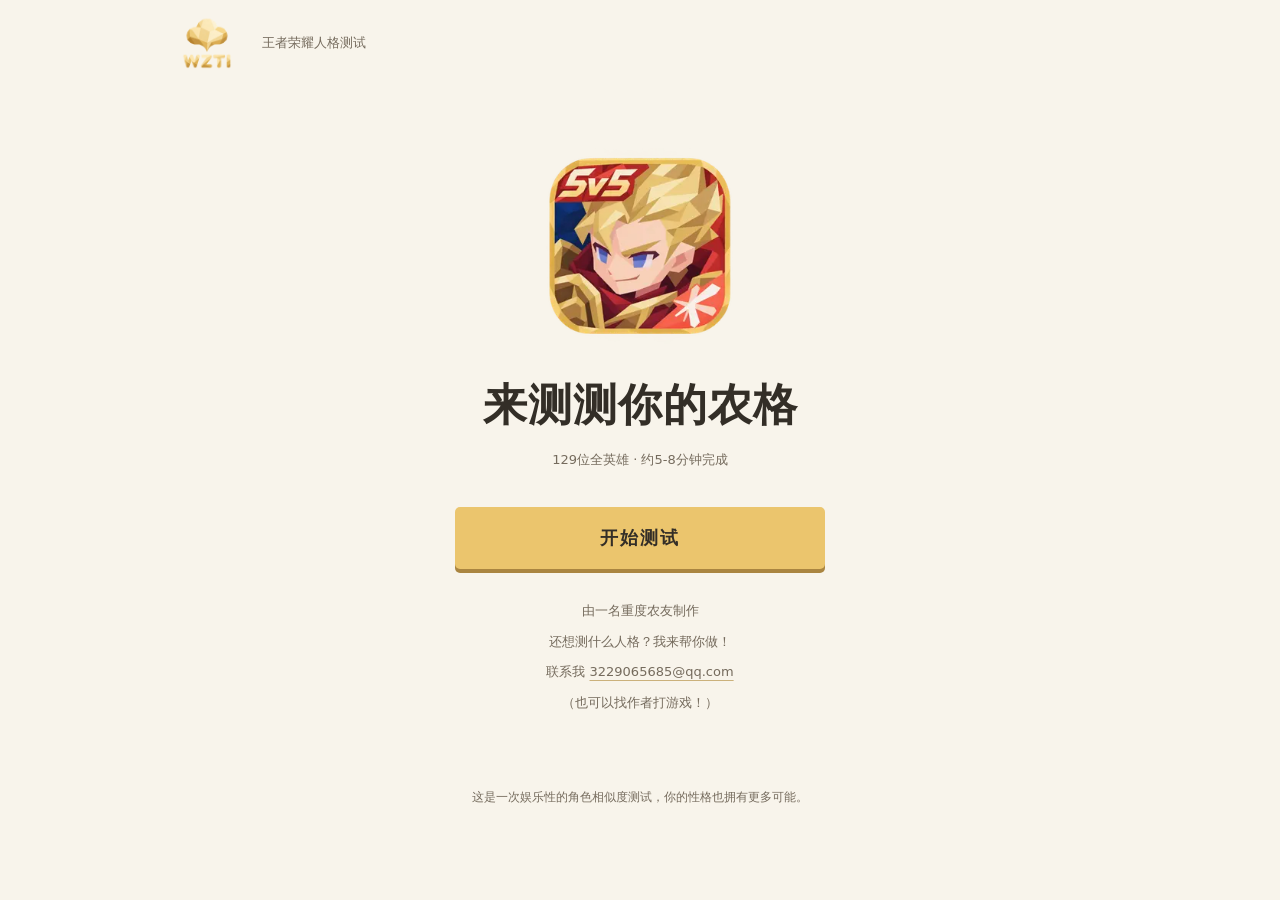
==== index.html @ 6dc0062d "Add share title, description and lightweight original icon cover" ====
<!doctype html>
<html lang="zh-CN"><head><link rel="preconnect" href="https://cdn.jsdelivr.net" crossorigin><meta charset="utf-8"><meta name="viewport" content="width=device-width,initial-scale=1,viewport-fit=cover"><meta name="theme-color" content="#f8f4eb"><link rel="icon" type="image/png" href="icon-32.png"><title>来测测你的农格｜王者荣耀人格测试</title>
<meta name="description" content="129位全英雄 · 约5-8分钟完成，测测与你共鸣的英雄人格。测试仅供娱乐。">
<link rel="canonical" href="https://lyqien.github.io/wzti/">
<meta property="og:type" content="website">
<meta property="og:locale" content="zh_CN">
<meta property="og:site_name" content="WZTI 王者荣耀人格测试">
<meta property="og:title" content="来测测你的农格｜王者荣耀人格测试">
<meta property="og:description" content="129位全英雄 · 约5-8分钟完成，测测与你共鸣的英雄人格。测试仅供娱乐。">
<meta property="og:url" content="https://lyqien.github.io/wzti/">
<meta property="og:image" content="https://lyqien.github.io/wzti/share-cover.jpg">
<meta property="og:image:type" content="image/jpeg">
<meta property="og:image:width" content="256">
<meta property="og:image:height" content="256">
<meta property="og:image:alt" content="WZTI 首页游戏图标">
<meta name="twitter:card" content="summary">
<meta name="twitter:title" content="来测测你的农格｜王者荣耀人格测试">
<meta name="twitter:description" content="129位全英雄 · 约5-8分钟完成，测测与你共鸣的英雄人格。测试仅供娱乐。">
<meta name="twitter:image" content="https://lyqien.github.io/wzti/share-cover.jpg">
<link rel="image_src" href="https://lyqien.github.io/wzti/share-cover.jpg"><style>body{visibility:hidden}</style><style>:root{--strong:#332e27;--gold:#ebc56d;--pale:#f7e4ae;--white:#f8f4eb;--ink:#332e27;--muted:#756b5d}*{box-sizing:border-box}body{margin:0;background:var(--white);color:var(--ink);font:16px/1.9 "Yuanti SC","YouYuan",ui-rounded,system-ui,-apple-system,BlinkMacSystemFont,"PingFang SC","Microsoft YaHei",sans-serif}button,a{-webkit-tap-highlight-color:transparent}button{font:inherit;cursor:pointer}a{color:inherit}button:focus-visible,a:focus-visible{outline:3px solid var(--gold);outline-offset:4px}h1:focus{outline:none}header{max-width:1000px;margin:auto;height:86px;display:flex;align-items:center;padding:0 24px;gap:12px}header a{width:86px;height:72px}header img{height:100%;width:100%;object-fit:contain}header span{font-size:13px;color:var(--muted)}header small{margin-left:auto;font-size:12px;color:#756b5d}.preview-nav{max-width:680px;margin:auto;padding:8px 20px;display:flex;gap:20px;align-items:center;background:#eee7d9;font-size:12px;color:#594f40}.preview-nav span{margin-right:auto;color:#756b5d}.preview-nav a{text-decoration:none;padding:3px 0}.preview-nav a:hover{color:var(--gold)}main{max-width:680px;margin:auto;padding:34px 24px 24px;min-height:65vh}footer{text-align:center;color:#756b5d;font-size:12px;padding:26px 24px 36px;line-height:1.9}.mobile{display:none}.home{text-align:center;position:relative;padding:10px 0 14px}.home:before{content:"";position:absolute;width:250px;height:250px;border:1px solid #ebc56d2e;transform:rotate(45deg);top:65px;left:calc(50% - 125px);z-index:-1}.home-logo{width:310px;max-width:90%;height:auto;display:block;margin:-15px auto 16px}.eyebrow{color:var(--pale);font-size:14px}.home h1{font-size:38px;font-weight:700;line-height:1.5;letter-spacing:1px;margin:18px 0 20px}.home .eyebrow{display:none}.lead{color:#6c6255;font-size:15px;line-height:2;margin:0 auto}.primary{display:flex;justify-content:center;align-items:center;border:0;background:var(--gold);color:var(--strong);font-weight:700;min-height:58px;padding:14px 22px;border-radius:5px;box-shadow:0 4px 0 #aa8540}.primary:hover{background:var(--pale)}.home .primary{width:100%;max-width:370px;margin:34px auto 20px;letter-spacing:2px;font-size:18px}.hint{font-size:12px;color:#756b5d;line-height:1.8}.question .meta{display:flex;align-items:center;justify-content:space-between;color:#6c6255;font-size:13px}.meta strong{font-size:25px;color:#8b6723;font-weight:600}.progress{height:7px;background:repeating-linear-gradient(to right,#dfd6c6 0,#dfd6c6 calc(100%/28 - 3px),transparent calc(100%/28 - 3px),transparent calc(100%/28));margin:14px 0 32px}.progress i{height:100%;display:block;background:var(--gold)}.question h1{font-size:25px;font-weight:600;line-height:1.65;letter-spacing:.3px;margin:0 0 30px;min-height:84px}.options{display:grid;gap:14px}.option{background:#fffcf6;color:var(--ink);border:2px solid #e1d8c9;border-radius:7px;min-height:80px;padding:18px 16px;display:flex;align-items:center;gap:15px;text-align:left;font-size:16px;line-height:1.75;transition:background .15s,border-color .15s}.option b{font-size:14px;font-weight:600;flex:0 0 30px;height:30px;display:grid;place-items:center;border:1px solid #d7cdbd;border-radius:4px;color:#756b5d}.option.selected{border-color:var(--gold);background:#f7e4ae}.option.selected b{background:var(--strong);color:var(--pale);border-color:var(--strong)}.option:disabled{cursor:default}.nav{margin-top:24px}.secondary{background:transparent;color:inherit;border:1px solid #c8bcaa;border-radius:5px;padding:12px 20px;min-height:48px}.secondary:disabled{opacity:.35;cursor:default}.question .hint{margin:18px 0 0}.result{margin:-34px -24px -24px;background:var(--white);color:var(--ink);padding-bottom:32px}.hero-art{width:100%;height:auto;aspect-ratio:3/2;object-fit:contain;display:block;background:#eee7d9;padding-top:18px}.result>.eyebrow{text-align:center;color:var(--muted);font-size:12px;padding-top:24px}.result h1{font-size:42px;line-height:1.4;letter-spacing:4px;text-align:center;font-weight:700;margin:8px 0}.persona{font-size:14px;text-align:center;color:var(--muted);margin:0 20px 24px}.result blockquote{font-size:21px;line-height:1.8;font-weight:600;text-align:center;margin:0 24px 32px;color:var(--strong)}.panel{margin:0 24px;padding:28px 0;border-top:1px solid #ded5c5}.section-title{font-size:19px;font-weight:700;margin:0 0 16px;display:flex;align-items:center;gap:10px}.section-title:before{content:"";background:#b88b30;width:7px;height:18px;clip-path:polygon(50% 0,100% 25%,100% 75%,50% 100%,0 75%,0 25%)}.panel p{font-size:16px;line-height:1.95;margin:0;color:#594f40}.chart{display:grid;gap:15px;margin:24px 0}.column{display:grid;grid-template-columns:52px 1fr 40px;gap:12px;align-items:center}.column small{font-size:14px;color:var(--ink)}.column b{font-size:15px;font-weight:600;text-align:right;font-variant-numeric:tabular-nums}.track{height:10px;background:#e5dccb;border-radius:2px;overflow:hidden}.fill{height:100%;background:#b88b30;clip-path:polygon(0 0,100% 0,calc(100% - 5px) 100%,0 100%)}.panel .chart-note{font-size:12px;color:var(--muted);line-height:1.8}.partner-art{width:100%;aspect-ratio:3/2;object-fit:contain;display:block;background:#eee7d9;border-radius:8px;margin:22px 0 18px}.partner h3{font-size:29px;line-height:1.5;margin:0;text-align:center}.partner .subtitle{text-align:center;font-size:13px;margin:5px 0 22px;color:#816226}.result-actions{display:flex;gap:12px;padding:12px 24px 0}.result-actions>*{flex:1;font-size:14px}.result-actions .secondary{border-color:#c8bcaa}.loading{text-align:center}@media(min-width:700px){main{padding-top:48px}.result{margin-top:-48px}.hero-art{max-height:400px}.home-logo{width:340px}.home h1{font-size:44px}.question h1{font-size:30px}.result .panel{margin-left:44px;margin-right:44px}.preview-nav{border-radius:5px}}@media(max-width:400px){header{height:72px;padding:0 18px}header a{width:72px;height:62px}header small{display:none}main{padding:30px 20px 20px}.result{margin:-30px -20px -20px}.home{padding-top:0}.home-logo{width:265px;margin:-18px auto 20px}.home:before{width:205px;height:205px;top:42px;left:calc(50% - 102.5px)}.home h1{font-size:32px;margin-top:12px}.home .primary{margin-top:28px}.mobile{display:block}.preview-nav{gap:16px}.question h1{font-size:24px}.option{padding:15px 13px}.panel{margin:0 22px}.result-actions{padding-left:22px;padding-right:22px}.result-actions button{padding:12px}.result h1{font-size:38px}.result blockquote{font-size:20px}}@media(prefers-reduced-motion:reduce){*{transition:none!important;animation:none!important}}
.home:before{display:none}

.art-frame{position:relative;isolation:isolate;border:1px solid #cbb17b;border-radius:12px;background:#f2eadb;box-shadow:0 3px 0 #e7dcc6;padding:12px}
.art-frame::before{content:"";position:absolute;inset:6px;border:1px solid #ded0b0;border-radius:7px;pointer-events:none;z-index:-1}
.art-frame::after{content:"";position:absolute;inset:5px;border-radius:7px;pointer-events:none;background:linear-gradient(#b89550,#b89550) left top/19px 2px no-repeat,linear-gradient(#b89550,#b89550) left top/2px 19px no-repeat,linear-gradient(#b89550,#b89550) right bottom/19px 2px no-repeat,linear-gradient(#b89550,#b89550) right bottom/2px 19px no-repeat}
.main-art-frame{margin:20px 20px 0}
.art-frame>.hero-art,.art-frame>.partner-art{display:block;width:100%;height:auto;aspect-ratio:3/2;object-fit:contain;background:transparent;padding:0;margin:0;border-radius:0}
.partner-art-frame{margin:22px 0 20px;padding:10px}
@media(min-width:700px){.main-art-frame{margin:28px 36px 0}}

.chart{display:grid;grid-template-columns:repeat(8,minmax(0,1fr));gap:10px;align-items:end;margin:26px 0 22px}
.column{display:flex;flex-direction:column;align-items:center;gap:9px;min-width:0}
.column b{font-size:14px;line-height:1.5;text-align:center;white-space:nowrap}
.column .track{display:flex;align-items:flex-end;width:100%;height:180px;border-radius:3px 3px 0 0;background:#e5dccb}
.column .fill{width:100%;background:#b88b30;clip-path:none;border-radius:3px 3px 0 0}
.column small{font-size:13px;line-height:1.5;white-space:nowrap}
@media(max-width:600px){.chart{gap:6px}.column{gap:8px}.column .track{height:155px}.column b{font-size:12px}.column small{font-size:11px}}
@media(max-width:350px){.chart{gap:4px}.column small{font-size:10px}.column b{font-size:11px}.column .track{height:140px}}


/* Keep the complete answering controls inside the visible browser viewport. */
html.answering{height:100%;overflow:hidden}
body.answering{height:100vh;height:100dvh;overflow:hidden;display:flex;flex-direction:column;padding-top:env(safe-area-inset-top);padding-bottom:env(safe-area-inset-bottom)}
body.answering header{height:44px;min-height:44px;flex:0 0 44px;width:100%;max-width:680px;margin:0 auto;padding:0 18px;gap:10px}
body.answering header a{width:54px;height:40px}
body.answering header span{font-size:12px}
body.answering main{flex:1;width:100%;min-height:0;margin:0 auto;padding:12px 18px 14px;display:flex}
body.answering footer{display:none}
body.answering .question{width:100%;height:100%;min-height:0;display:grid;grid-template-rows:26px 4px auto minmax(0,1fr) 44px;gap:12px}
body.answering .meta{font-size:12px}
body.answering .meta strong{font-size:22px}
body.answering .progress{height:4px;margin:0}
body.answering .question h1{min-height:0;font-size:26px;line-height:1.45;margin:24px 0 32px}
body.answering .options{min-height:0;grid-template-rows:repeat(4,minmax(0,1fr));gap:10px}
body.answering .option{min-height:0;padding:10px 13px;font-size:16px;line-height:1.5;gap:12px}
body.answering .option b{flex-basis:26px;height:26px;font-size:13px}
body.answering .nav{margin:0;display:flex;align-items:stretch}
body.answering #prev{min-height:44px;height:44px;padding:8px 16px;font-size:15px}
body.answering .preview-nav{display:none}
@media(max-height:600px){body.answering header{height:38px;min-height:38px;flex-basis:38px}body.answering header a{height:34px;width:48px}body.answering main{padding:8px 16px 10px}body.answering .question{gap:8px;grid-template-rows:24px 4px auto minmax(0,1fr) 44px}body.answering .question h1{font-size:23px;margin:14px 0 22px}body.answering .options{gap:8px}body.answering .option{padding:8px 10px;font-size:15px}}

@media(max-height:500px){body.answering .question{gap:6px}body.answering .question h1{font-size:21px;margin:8px 0 14px}body.answering .options{gap:6px}body.answering .option{font-size:14px;line-height:1.4;padding:6px 10px}}

@media(max-height:420px){body.answering .question h1{font-size:20px;margin:6px 0 10px}}

.home .home-icon{width:196px;max-width:60vw;aspect-ratio:1;object-fit:contain;margin:4px auto 28px}
.completion-time{font-size:13px;color:var(--muted);margin:10px 0 0}
.home h1{margin-bottom:8px}
.image-status{position:absolute;left:50%;bottom:12px;transform:translateX(-50%);display:flex;align-items:center;justify-content:center;gap:8px;width:max-content;max-width:calc(100% - 28px);padding:3px 9px;background:#faf5e9ed;border:1px solid #dfd0ad;border-radius:4px;color:#756b5d;font-size:11px;line-height:1.6}
.image-status[hidden],.image-status button[hidden]{display:none}
.image-status button{border:0;background:transparent;text-decoration:underline;color:#816226;padding:3px 4px;font-size:12px}

body.answering .nav{gap:10px}body.answering #retry-result{font-size:14px;padding:8px 12px;min-height:44px}

.image-retry{position:absolute;left:50%;bottom:12px;transform:translateX(-50%);background:#faf5e9;border:1px solid #cbb17b;color:#756b5d;border-radius:4px;padding:8px 14px;font-size:13px}.image-retry[hidden]{display:none}

.creator-note{margin:30px auto 0;text-align:center;color:var(--muted);font-size:13px;line-height:1.9}.creator-note p{margin:6px 0}.creator-note a{color:inherit;text-decoration:underline;text-decoration-color:#cbb17b;text-underline-offset:4px;overflow-wrap:anywhere}
</style></head><body><header><a href="#" id="brand" aria-label="返回首页"><img data-brand-logo="" alt="WZTI"></a><span>王者荣耀人格测试</span></header><main id="app" aria-live="polite"></main><footer>这是一次娱乐性的角色相似度测试，<br class="mobile">你的性格也拥有更多可能。</footer><script>globalThis.WZTI_CONFIG={"version":"WZTI-entertainment-v8-28-images-logo-icon","questions":[{"id":"Q01","block":0,"weight":2,"question":"一段经历结束后，什么最让你觉得值得？","options":{"A":"有人因为我而过得更好。","B":"做了真正由自己决定的事。","C":"完成了难事，看到了自己的进步。","D":"明白了一些以前没想通的东西。"},"optionKeys":{"A":"A","B":"B","C":"C","D":"D"}},{"id":"Q02","block":1,"weight":2,"question":"接到一个不熟悉的任务，你通常先？","options":{"A":"先动手试一次，边做边发现问题。","B":"找个更省力或更灵活的切入点。","C":"观察情况，弄懂它为什么会这样。","D":"列出步骤，弄清怎样才算完成。"},"optionKeys":{"A":"B","B":"C","C":"D","D":"A"}},{"id":"Q03","block":2,"weight":2,"question":"在一群熟悉的人里，你最自然的位置是？","options":{"A":"保留自己的空间，有需要再参与。","B":"帮大家确定安排，把事情组织起来。","C":"主动聊天，让彼此更亲近。","D":"不一定多说，但会照顾具体需要。"},"optionKeys":{"A":"C","B":"D","C":"A","D":"B"}},{"id":"Q04","block":4,"weight":2,"question":"别人的安排碰到了你的底线，你通常会？","options":{"A":"想清对方的目的，找合适时机回应。","B":"当面说明，我不能接受。","C":"先拉开距离，避免继续冲突。","D":"解释自己的想法，尝试达成共识。"},"optionKeys":{"A":"D","B":"A","C":"B","D":"C"}},{"id":"Q05","block":5,"weight":2,"question":"一件事没有人催、也没有奖励时，什么最能让你继续投入？","options":{"A":"它能让我发现规律，或做出新的东西。","B":"它能解决生活中真实存在的问题。","C":"它本身很美，或让我产生特别的感受。","D":"它能让我和重要的人有更多共同经历。"},"optionKeys":{"A":"A","B":"B","C":"C","D":"D"}},{"id":"Q06","block":6,"weight":2,"question":"从一次失败中缓过来后，你更想先？","options":{"A":"再试一次，我不想停在这里。","B":"换一种办法，也许原路并不合适。","C":"和信任的人聊聊，重新找回力量。","D":"找出原因，想清下次怎样改进。"},"optionKeys":{"A":"B","B":"C","C":"D","D":"A"}},{"id":"Q07","block":3,"weight":1,"question":"压力很大时，你最容易出现哪种反应？","options":{"A":"想把事情都抓在手里才安心。","B":"想躲进熟悉的人或舒服的环境里。","C":"把事情压在心里，尽量自己扛。","D":"说话变冲，对质疑特别敏感。"},"optionKeys":{"A":"C","B":"D","C":"A","D":"B"}},{"id":"Q08","block":0,"weight":2,"question":"如果有一个月可以自由安排，你更想？","options":{"A":"陪重要的人完成一个愿望。","B":"离开熟悉的节奏，过一阵随心的生活。","C":"挑战一个能留下成果的目标。","D":"钻研一个一直吸引自己的问题。"},"optionKeys":{"A":"A","B":"B","C":"C","D":"D"}},{"id":"Q09","block":1,"weight":2,"question":"计划突然被打乱，你更接近哪种反应？","options":{"A":"先解决眼前最紧迫的事。","B":"看看能不能顺势换一条路。","C":"先弄清变化的原因，再决定。","D":"重新排好顺序，尽快恢复节奏。"},"optionKeys":{"A":"B","B":"C","C":"D","D":"A"}},{"id":"Q10","block":2,"weight":2,"question":"发现朋友情绪低落，你通常更愿意？","options":{"A":"告诉他我在，但让他决定要不要聊。","B":"和他一起理清问题，确定接下来怎么办。","C":"找他聊聊，陪他把感受说出来。","D":"帮他做点实际的事，等他愿意开口。"},"optionKeys":{"A":"C","B":"D","C":"A","D":"B"}},{"id":"Q11","block":4,"weight":2,"question":"面对一条你认为不合理的规定，你更可能？","options":{"A":"了解制定原因，找到改变它的切入点。","B":"直接提出反对，并说明理由。","C":"尽量避开它，保留自己的空间。","D":"与相关的人商量，争取调整。"},"optionKeys":{"A":"D","B":"A","C":"B","D":"C"}},{"id":"Q12","block":5,"weight":2,"question":"去一个陌生的地方，你最容易被什么吸引？","options":{"A":"新奇的设计，或没见过的知识。","B":"当地人怎样生活，事情怎样运转。","C":"风景、音乐，以及那里独有的氛围。","D":"遇见的人，以及一起留下的故事。"},"optionKeys":{"A":"A","B":"B","C":"C","D":"D"}},{"id":"Q13","block":6,"weight":2,"question":"一个长期目标卡住了，你更接近哪种做法？","options":{"A":"继续练习，先把最难的一步顶过去。","B":"重新考虑目标或路线，允许自己调整。","C":"请熟悉我的人陪我一起理清。","D":"回看整个过程，检查哪里出了问题。"},"optionKeys":{"A":"B","B":"C","C":"D","D":"A"}},{"id":"Q14","block":3,"weight":1,"question":"被重要的人误解后，你最容易？","options":{"A":"反复解释，想让对方接受自己的判断。","B":"先缓和关系，哪怕暂时委屈自己。","C":"先沉默，等自己整理好了再说。","D":"马上辩解，有时语气比本意更重。"},"optionKeys":{"A":"C","B":"D","C":"A","D":"B"}},{"id":"Q15","block":0,"weight":2,"question":"朋友问你为什么坚持，你更可能回答？","options":{"A":"因为有我在意的人和承诺。","B":"因为我不想活成别人规定的样子。","C":"因为我想看看自己到底能做到哪一步。","D":"因为这件事背后的答案或意义吸引我。"},"optionKeys":{"A":"A","B":"B","C":"C","D":"D"}},{"id":"Q16","block":1,"weight":2,"question":"一个问题迟迟解决不了，你更常用哪种办法？","options":{"A":"集中精力，再正面尝试一次。","B":"换个角度，试试原来没考虑的方法。","C":"停下来想想，是不是漏掉了什么。","D":"拆成小步骤，逐项处理。"},"optionKeys":{"A":"B","B":"C","C":"D","D":"A"}},{"id":"Q17","block":2,"weight":2,"question":"合作做事时，你最习惯关注？","options":{"A":"自己的职责是否明确，是否有发挥空间。","B":"整体方向是否清楚，分工是否合适。","C":"大家是否愿意交流，彼此相处舒服吗。","D":"有没有人需要我补位或分担。"},"optionKeys":{"A":"C","B":"D","C":"A","D":"B"}},{"id":"Q18","block":4,"weight":2,"question":"合作中有人误解了你的意思，你会先？","options":{"A":"整理事实，选择更有说服力的方式回应。","B":"马上指出哪里理解错了。","C":"等情绪过去，再决定要不要解释。","D":"问清对方怎么想，再表达自己的意思。"},"optionKeys":{"A":"D","B":"A","C":"B","D":"C"}},{"id":"Q19","block":5,"weight":2,"question":"如果要做一份送给自己的纪念，你更想留下？","options":{"A":"自己的想法、作品，或学会的新本领。","B":"真正派得上用场、能长期使用的东西。","C":"能保存某种心情的照片、文字或音乐。","D":"和重要的人有关的信件、礼物或回忆。"},"optionKeys":{"A":"A","B":"B","C":"C","D":"D"}},{"id":"Q20","block":6,"weight":2,"question":"遇到困难时，哪句话最能鼓励你？","options":{"A":"再坚持一下，你还能走得更远。","B":"路不止一条，换个方向也可以。","C":"你不用一个人面对，我会陪着你。","D":"弄清问题，就离答案更近一步。"},"optionKeys":{"A":"B","B":"C","C":"D","D":"A"}},{"id":"Q21","block":3,"weight":1,"question":"连续受挫时，你最需要提醒自己什么？","options":{"A":"有些事不在自己的掌控之中。","B":"先面对眼前的事，别一直躲着。","C":"需要帮助时，可以开口。","D":"先缓一缓，不必急着反击。"},"optionKeys":{"A":"C","B":"D","C":"A","D":"B"}},{"id":"Q22","block":0,"weight":2,"question":"四种评价里，你最希望被这样理解？","options":{"A":"你是一个值得信赖、会照顾人的人。","B":"你很有自己的想法，也敢选择自己的路。","C":"你有实力，能把想做的事做成。","D":"你看得细，也想得深。"},"optionKeys":{"A":"A","B":"B","C":"C","D":"D"}},{"id":"Q23","block":1,"weight":2,"question":"你更喜欢怎样开始一场旅行？","options":{"A":"有个目的地就出发，到了再说。","B":"准备几个选择，途中随时调整。","C":"先了解那里，挑一个真正感兴趣的去处。","D":"先确定路线、时间和重要安排。"},"optionKeys":{"A":"B","B":"C","C":"D","D":"A"}},{"id":"Q24","block":2,"weight":2,"question":"面对重要的人，你更常怎样表达在意？","options":{"A":"尊重对方的选择，也保留彼此的边界。","B":"替双方考虑未来，让共同的事情更有着落。","C":"直接说出来，也主动创造相处的机会。","D":"记住小事，在需要的时候出现。"},"optionKeys":{"A":"C","B":"D","C":"A","D":"B"}},{"id":"Q25","block":4,"weight":2,"question":"你更能接受哪种处理分歧的方式？","options":{"A":"先不急着表态，把前因后果弄清楚。","B":"意见摆出来，即使当时有点不愉快。","C":"各退一步，给彼此留些空间。","D":"多谈一会儿，找到双方能接受的办法。"},"optionKeys":{"A":"D","B":"A","C":"B","D":"C"}},{"id":"Q26","block":5,"weight":2,"question":"别人讲述一段经历时，你最想追问？","options":{"A":"你发现了什么，有没有新的想法？","B":"后来怎么解决，哪些办法最管用？","C":"那个瞬间给你什么感受？","D":"谁陪着你，你们之间发生了什么？"},"optionKeys":{"A":"A","B":"B","C":"C","D":"D"}},{"id":"Q27","block":6,"weight":2,"question":"经历挫折后，你最希望获得什么？","options":{"A":"再次挑战的机会，证明这次不是终点。","B":"重新选择的空间，不必困在原来的路上。","C":"被理解和支持，让自己重新安定下来。","D":"更清楚的判断，知道以后如何避免。"},"optionKeys":{"A":"B","B":"C","C":"D","D":"A"}},{"id":"Q28","block":3,"weight":1,"question":"回头看自己的盲点，哪一种最像你？","options":{"A":"太想把事情做好，容易要求别人按自己的方式来。","B":"怕难受或失去关系，有时会拖延、退让或依赖。","C":"嘴上说没事，心里却承受了很多。","D":"一着急就硬碰硬，之后才后悔。"},"optionKeys":{"A":"C","B":"D","C":"A","D":"B"}}],"heroes":[{"hero":"阿古朵","keys":"ACAABDD","tieText":"我更接近：自然亲和、天真、重伙伴；但也容易：怕孤独，容易轻信。"},{"hero":"阿轲","keys":"BBCAABB","tieText":"我更接近：独立、果断、边界鲜明；但也容易：防备心强，不轻易求助。"},{"hero":"艾琳","keys":"BCADBCC","tieText":"我更接近：自由好奇、审美敏锐，愿意欣赏不同生命与季节的美好；但也容易：排斥束缚，容易追随当下兴趣，对重复任务与长期计划耐心不足。"},{"hero":"安琪拉","keys":"DCADCAA","tieText":"我更接近：好奇、活泼、渴望知识；但也容易：急于证明自己。"},{"hero":"敖隐","keys":"BBCAAAB","tieText":"我更接近：孤傲坚韧、重视尊严与传承，不愿为了被接纳而放弃原则；但也容易：容易把退让等同于屈服，独自承受压力，不愿向人求助。"},{"hero":"白起","keys":"AABABDD","tieText":"我更接近：隐忍、忠诚、自我牺牲；但也容易：压抑需求，自我价值感低。"},{"hero":"百里守约","keys":"AABACAD","tieText":"我更接近：细致、可靠、照料他人；但也容易：过度担责，不愿示弱。"},{"hero":"百里玄策","keys":"CBABADD","tieText":"我更接近：敏感、张扬、渴望联结；但也容易：以挑衅掩饰不安。"},{"hero":"扁鹊","keys":"DDCCDAA","tieText":"我更接近：冷静、研究欲强、疏离；但也容易：容易把人当成研究对象。"},{"hero":"不知火舞","keys":"CBABABB","tieText":"我更接近：自信、热烈、技艺自豪；但也容易：容易逞强。"},{"hero":"蔡文姬","keys":"ACADBDD","tieText":"我更接近：亲近他人、乐观、寻求陪伴；但也容易：依赖安全感。"},{"hero":"苍","keys":"BBBBABB","tieText":"我更接近：野性、自由、伙伴忠诚；但也容易：不服管束。"},{"hero":"曹操","keys":"CADCDBA","tieText":"我更接近：野心、务实、掌控欲；但也容易：目的压过感受。"},{"hero":"嫦娥","keys":"ADDDBCD","tieText":"我更接近：安静、敏感、情感内敛；但也容易：孤独时容易退缩。"},{"hero":"程咬金","keys":"BCADCBD","tieText":"我更接近：乐观、豪爽、生命力强；但也容易：用玩笑回避脆弱。"},{"hero":"蚩奼","keys":"CBABAAA","tieText":"我更接近：自信倔强、热爱创造，面对无人做到的事反而更想挑战；但也容易：容易执着于证明自己，对失败和质疑反应强烈，忽略现实限制。"},{"hero":"达摩","keys":"DACAAAA","tieText":"我更接近：自省、坚毅、追寻意义；但也容易：容易自我苛责。"},{"hero":"妲己","keys":"DDADCDD","tieText":"我更接近：亲近、好奇、渴望理解情感；但也容易：容易迎合他人。"},{"hero":"大乔","keys":"ADBDBDD","tieText":"我更接近：温柔、沉静、牵挂他人；但也容易：习惯等待与隐忍。"},{"hero":"大司命","keys":"AACADBA","tieText":"我更接近：冷静、职责感、敬畏生命；但也容易：情感表达疏离。"},{"hero":"大禹","keys":"AADACBA","tieText":"我更接近：沉稳务实、耐心坚韧，重视长远建设与群体安定；但也容易：容易把公共责任全部揽在身上，忽略自身需要，对他人的节奏要求过高。"},{"hero":"狄仁杰","keys":"DADCDBA","tieText":"我更接近：理性、公正、注重证据；但也容易：显得严厉，难容含糊。"},{"hero":"典韦","keys":"ABBBADD","tieText":"我更接近：忠诚、克制、保护欲；但也容易：情绪压抑后爆发。"},{"hero":"貂蝉","keys":"ADBDBCD","tieText":"我更接近：优雅、敏感、情感执着；但也容易：容易为关系消耗自己。"},{"hero":"东皇太一","keys":"CDDCDAB","tieText":"我更接近：神秘、自负、追求超越；但也容易：忽略个体代价。"},{"hero":"盾山","keys":"AABABBD","tieText":"我更接近：朴实、安静、以行动守护；但也容易：不善语言表达。"},{"hero":"朵莉亚","keys":"ACADCDD","tieText":"我更接近：善良、好奇、重视约定；但也容易：容易理想化关系。"},{"hero":"暃","keys":"BCBADCC","tieText":"我更接近：洒脱、机敏、隐藏担当；但也容易：用轻松掩饰压力。"},{"hero":"干将莫邪","keys":"AABDBCD","tieText":"我更接近：专注、执着、伴侣联结；但也容易：封闭在二人世界。"},{"hero":"高渐离","keys":"BBABACB","tieText":"我更接近：热烈、独立、艺术表达；但也容易：情绪强烈，不愿妥协。"},{"hero":"戈娅","keys":"BBBCABB","tieText":"我更接近：果断、自由、护短；但也容易：对抗性强。"},{"hero":"公孙离","keys":"AABACCD","tieText":"我更接近：温柔、坚韧、理想主义；但也容易：容易隐藏疲惫。"},{"hero":"宫本武藏","keys":"CABAAAB","tieText":"我更接近：专注坚毅、技艺自信，外表洒脱，内心重视承诺与牵挂；但也容易：容易把价值寄托于实力与履约，面对失去时执着，不善于表达脆弱。"},{"hero":"关羽","keys":"AABAABA","tieText":"我更接近：重义守诺、沉稳自律，责任感强，在意同伴与家人的安全；但也容易：容易因原则与承诺过度承担，对不同立场缺少弹性。"},{"hero":"鬼谷子","keys":"DDCADAA","tieText":"我更接近：求知、宏观思考、探索；但也容易：与日常情感疏离。"},{"hero":"海诺","keys":"BACADAA","tieText":"我更接近：冷静克制、独立坚定，注重观察与判断，拒绝被既定命运限制；但也容易：容易以疏离掩饰关心，倾向独自承担，难以让他人参与自己的决定。"},{"hero":"海月","keys":"CDBDDCB","tieText":"我更接近：孤独、执念、献身理想；但也容易：对单一目标过度依附。"},{"hero":"韩信","keys":"CCDCDAC","tieText":"我更接近：自信、谋略、逆境求胜；但也容易：冒险与自负。"},{"hero":"后羿","keys":"CBCCABB","tieText":"我更接近：自信、目标感、追求力量；但也容易：忽略代价。"},{"hero":"花木兰","keys":"ABDAABD","tieText":"我更接近：担当、果断、团队领导；但也容易：过度坚强。"},{"hero":"黄忠","keys":"CABAABB","tieText":"我更接近：老练坚韧、不服老，愿意长期投入，以行动证明自己的价值；但也容易：容易把退让看成服输，坚持熟悉的方式，对变化反应偏慢。"},{"hero":"姬小满","keys":"BCCDCBC","tieText":"我更接近：灵活、自在、机智；但也容易：回避沉重责任。"},{"hero":"伽罗","keys":"DABABCA","tieText":"我更接近：沉静、求知、守护文化；但也容易：承担过多失落。"},{"hero":"姜子牙","keys":"DADCDAA","tieText":"我更接近：长远规划、使命感、引导；但也容易：容易替他人决定。"},{"hero":"金蝉","keys":"AABACDD","tieText":"我更接近：慈悲、坚定、平等关怀；但也容易：忽略自身需要。"},{"hero":"镜","keys":"CACAAAA","tieText":"我更接近：自律、精确、坚韧；但也容易：严苛，不善示弱。"},{"hero":"橘右京","keys":"ADBABCD","tieText":"我更接近：内敛、重情、守诺；但也容易：沉浸遗憾。"},{"hero":"铠","keys":"AABABAA","tieText":"我更接近：克制、责任、自我抗争；但也容易：封闭与自责。"},{"hero":"空空儿","keys":"BCACDAD","tieText":"我更接近：机敏、戏法感、灵活；但也容易：真实需求藏在表演后。"},{"hero":"狂铁","keys":"ABBAABB","tieText":"我更接近：勇敢、正义、抗争；但也容易：习惯硬扛。"},{"hero":"莱西奥","keys":"ABBACBD","tieText":"我更接近：务实、担当、平民英雄感；但也容易：低估自己。"},{"hero":"兰陵王","keys":"CACADAB","tieText":"我更接近：隐忍、独行、目标坚定；但也容易：不信任他人。"},{"hero":"澜","keys":"ADBABBD","tieText":"我更接近：寡言、敏锐、外冷内护；但也容易：以疏离保护自己。"},{"hero":"老夫子","keys":"DCDCCAA","tieText":"我更接近：重教育、幽默、原则明确；但也容易：好为人师。"},{"hero":"李白","keys":"BCABACC","tieText":"我更接近：浪漫、自由、自信；但也容易：不喜约束。"},{"hero":"李信","keys":"AACADAA","tieText":"我更接近：使命、坚忍、内在矛盾；但也容易：自我拉扯。"},{"hero":"李元芳","keys":"DCAADBA","tieText":"我更接近：敏锐细致、好奇负责，善于捕捉小线索，也有活泼的生活趣味；但也容易：容易关注过多细节和他人的反应，在责任与好奇心之间耗费精力。"},{"hero":"廉颇","keys":"ABDBABB","tieText":"我更接近：豪爽、勇敢、重集体；但也容易：容易硬碰硬。"},{"hero":"刘邦","keys":"CCDCDBC","tieText":"我更接近：务实、圆融、资源整合；但也容易：关系容易工具化。"},{"hero":"刘备","keys":"ACDDCDD","tieText":"我更接近：重情、担当、团结；但也容易：不易拒绝关系责任。"},{"hero":"刘禅","keys":"CBADAAD","tieText":"我更接近：活泼、自信、想获认可；但也容易：逞强，依赖熟悉的人。"},{"hero":"卢雅那","keys":"CBDCAAB","tieText":"我更接近：强势独立、重视尊严与归属，有野心，也有为族群争取生存位置的决心；但也容易：容易把安全感寄托于控制与力量，受侵犯时可能用对抗替代沟通。"},{"hero":"鲁班大师","keys":"DADCCAA","tieText":"我更接近：理性、创造、师长责任；但也容易：忽略情感表达。"},{"hero":"鲁班七号","keys":"DCADBAD","tieText":"我更接近：好奇、幽默、渴望认可；但也容易：敏感，容易自卑。"},{"hero":"露娜","keys":"ADBABCB","tieText":"我更接近：冷静、重情、自我约束；但也容易：牵挂与孤独。"},{"hero":"吕布","keys":"CBADACD","tieText":"我更接近：骄傲、热烈、渴望被爱；但也容易：容易被情感与荣誉裹挟。"},{"hero":"马超","keys":"AACABAB","tieText":"我更接近：坚韧、清醒、重故土；但也容易：困于失去。"},{"hero":"马可波罗","keys":"BCCCCAC","tieText":"我更接近：好奇、独立、冒险；但也容易：可能低估风险。"},{"hero":"蒙恬","keys":"AADCABA","tieText":"我更接近：纪律、责任、长期守护；但也容易：表达僵硬，要求高。"},{"hero":"蒙犽","keys":"CBABAAB","tieText":"我更接近：热烈、叛逆、创造性；但也容易：冲动，抗拒管束。"},{"hero":"梦奇","keys":"ADADBCD","tieText":"我更接近：温和、想象力、陪伴；但也容易：容易逃入舒适区。"},{"hero":"米莱狄","keys":"CADCDAB","tieText":"我更接近：理性、野心、秩序；但也容易：控制欲强。"},{"hero":"芈月","keys":"CCDCDCD","tieText":"我更接近：自信、享乐、追求永恒；但也容易：占有欲。"},{"hero":"明世隐","keys":"CDDCDDC","tieText":"我更接近：洞察、布局、隐秘；但也容易：操控关系。"},{"hero":"墨子","keys":"DACCCAA","tieText":"我更接近：重视理性、公平与创造，愿意用技术和行动实现理念；但也容易：容易把复杂的人情简化为道理，对非理性需求缺少耐心。"},{"hero":"哪吒","keys":"BBCBABC","tieText":"我更接近：反叛、勇敢、直接；但也容易：冲动，讨厌被定义。"},{"hero":"娜可露露","keys":"ACBACDD","tieText":"我更接近：温柔、自然关怀、责任；但也容易：容易自我牺牲。"},{"hero":"牛魔","keys":"ABDBABD","tieText":"我更接近：豪爽、护短、伙伴感；但也容易：冲动，容易包揽。"},{"hero":"女娲","keys":"DADCDAB","tieText":"我更接近：宏观、理性、创造秩序；但也容易：与个体情感距离远。"},{"hero":"盘古","keys":"BBDAAAC","tieText":"我更接近：勇于开拓、追求自由与公义，不愿让保护变成限制成长的牢笼；但也容易：容易以强硬方式打破局面，低估改变的代价，也容易把牺牲自己当作唯一答案。"},{"hero":"裴擒虎","keys":"ABABABD","tieText":"我更接近：直率、忠义、行动力；但也容易：不善委婉。"},{"hero":"桑启","keys":"ADADCDD","tieText":"我更接近：温暖、好奇、善于倾听；但也容易：容易承担他人情绪。"},{"hero":"上官婉儿","keys":"DDCADCA","tieText":"我更接近：内敛、才情、追寻真相；但也容易：过度克制。"},{"hero":"少司缘","keys":"ACACCDD","tieText":"我更接近：热心、机灵、联结他人；但也容易：过度介入关系。"},{"hero":"沈梦溪","keys":"CCABAAC","tieText":"我更接近：活泼、创造、想被认可；但也容易：急躁，爱证明自己。"},{"hero":"司空震","keys":"ABDCAAB","tieText":"我更接近：果断、改革、力量信念；但也容易：手段强硬。"},{"hero":"司马懿","keys":"CACCDAA","tieText":"我更接近：冷静、隐忍、谋略；但也容易：不信任，控制信息。"},{"hero":"苏烈","keys":"AABACBD","tieText":"我更接近：温厚、坚毅、守护；但也容易：容易牺牲个人生活。"},{"hero":"孙膑","keys":"AAADCAD","tieText":"我更接近：温柔、细致、协作；但也容易：缺乏自信。"},{"hero":"孙策","keys":"ABABACD","tieText":"我更接近：热烈、勇敢、重情；但也容易：冲动，承担过量。"},{"hero":"孙权","keys":"AADCDBD","tieText":"我更接近：审慎机敏、善于统筹，偏好谋定后动，重视家人与共同基业；但也容易：容易考虑过多、隐藏真实意图，让同伴感到距离，难以放下戒心。"},{"hero":"孙尚香","keys":"CBCBABB","tieText":"我更接近：自主、自信、行动派；但也容易：好胜，缺少耐心。"},{"hero":"孙悟空","keys":"BBBBABD","tieText":"我更接近：反叛、自由、重义；但也容易：不愿示弱。"},{"hero":"太乙真人","keys":"ACADBBD","tieText":"我更接近：幽默、执着、伙伴依恋；但也容易：容易依赖外在目标。"},{"hero":"王维","keys":"DDDDBCA","tieText":"我更接近：沉静敏锐、审美细腻，善于观察与沉思，在喧嚣中寻找精神上的安顿；但也容易：容易把情绪收进独处与审美之中，面对现实冲突时退缩，不愿直接表达需求。"},{"hero":"王昭君","keys":"AABDBDD","tieText":"我更接近：温柔、坚韧、顾全大局；但也容易：压抑个人愿望。"},{"hero":"武则天","keys":"CADCDBC","tieText":"我更接近：自信、统筹、权威；但也容易：不愿失去掌控。"},{"hero":"西施","keys":"BCADCCD","tieText":"我更接近：灵动、乐观、随机应变；但也容易：用轻松掩饰担忧。"},{"hero":"夏侯惇","keys":"BBABABB","tieText":"我更接近：豪爽、勇猛、坦率；但也容易：轻视细节与风险。"},{"hero":"夏洛特","keys":"CACAACA","tieText":"我更接近：自律、优雅、荣誉感；但也容易：要求过高。"},{"hero":"项羽","keys":"CBDBACD","tieText":"我更接近：重情、骄傲、勇猛；但也容易：难以接受失败。"},{"hero":"小乔","keys":"ACADCCD","tieText":"我更接近：乐观、浪漫、愿意表达；但也容易：理想化关系。"},{"hero":"雅典娜","keys":"AABAABD","tieText":"我更接近：正直、自律、使命；但也容易：过度奉献。"},{"hero":"亚连","keys":"ACADCBD","tieText":"我更接近：坦率温暖、乐观重情，相信简单的善意，愿意陪伴值得信任的人；但也容易：容易过度信任，对复杂意图判断不足，可能用乐观掩盖尚未处理的困惑。"},{"hero":"亚瑟","keys":"ABDCABA","tieText":"我更接近：正直、责任、守序；但也容易：不善变通。"},{"hero":"杨戬","keys":"BACAABA","tieText":"我更接近：正义、独立、有边界；但也容易：过度独行。"},{"hero":"杨玉环","keys":"DDCABCD","tieText":"我更接近：细腻、沉静、寻找情感；但也容易：疏离，难表达需求。"},{"hero":"瑶","keys":"BCADBDD","tieText":"我更接近：灵动、亲近自然、依恋；但也容易：逃避直接冲突。"},{"hero":"曜","keys":"CBABAAC","tieText":"我更接近：热情、自信、渴望认可；但也容易：话多，容易逞强。"},{"hero":"弈星","keys":"DACADAA","tieText":"我更接近：沉静、专注、善于布局；但也容易：把情绪藏进理性。"},{"hero":"嬴政","keys":"CADCAAB","tieText":"我更接近：自信、野心、统御；但也容易：傲慢，难接纳异议。"},{"hero":"影","keys":"BBCBACB","tieText":"我更接近：张扬锐利、抗拒被支配，对虚伪秩序抱有强烈质疑，用戏谑掩饰伤痛；但也容易：容易把受伤转化为敌意，把破坏当作夺回主动权，对善意也保持防备。"},{"hero":"虞姬","keys":"AABDBCB","tieText":"我更接近：温柔、坚韧、重情；但也容易：容易围绕关系定义自己。"},{"hero":"元歌","keys":"DDCABCA","tieText":"我更接近：敏感、精细、间接表达；但也容易：害怕直接暴露自己。"},{"hero":"元流之子","keys":"DCCDCAC","tieText":"我更接近：好奇开放、愿意学习，重视选择与成长，借经历逐渐确认自己是谁；但也容易：方向过多时容易摇摆，容易通过外界反馈判断自己，尚需建立稳定的内在标准。"},{"hero":"云缨","keys":"ABABABA","tieText":"我更接近：热情、正义、主动担当；但也容易：冲动，表现欲。"},{"hero":"云中君","keys":"BDBABCD","tieText":"我更接近：自由、专注、深情；但也容易：与人群保持距离。"},{"hero":"张飞","keys":"ABDBADB","tieText":"我更接近：直率重义、勇于保护同伴，情感浓烈，外在强硬；但也容易：容易因愤怒失去分寸，用强势代替细腻沟通，忽略他人的承受能力。"},{"hero":"张良","keys":"DACCDAA","tieText":"我更接近：理性、求知、秩序；但也容易：不擅社交。"},{"hero":"赵怀真","keys":"ADCACAA","tieText":"我更接近：平和、自省、温柔坚定；但也容易：容易独自承受。"},{"hero":"赵云","keys":"ABBAABA","tieText":"我更接近：可靠、果断、责任；但也容易：忽略个人需求。"},{"hero":"甄姬","keys":"ADADBDD","tieText":"我更接近：敏感、温柔、渴望理解；但也容易：容易陷入自我怀疑。"},{"hero":"钟馗","keys":"AADCAAA","tieText":"我更接近：严肃、秩序、职责；但也容易：判断偏刚硬。"},{"hero":"钟无艳","keys":"CBCBABC","tieText":"我更接近：务实、豪爽、独立；但也容易：表达直接，容易压迫。"},{"hero":"周瑜","keys":"CADCDAA","tieText":"我更接近：自信、谋略、重情；但也容易：完美主义，竞争心强。"},{"hero":"诸葛亮","keys":"DACCDAC","tieText":"我更接近：理性、自信、预判；但也容易：容易显得傲慢。"},{"hero":"猪八戒","keys":"BCDDBBD","tieText":"我更接近：乐观、随和、重生活；但也容易：拖延，贪舒适。"},{"hero":"庄周","keys":"DDDDBCC","tieText":"我更接近：自在、包容、想象；但也容易：回避现实冲突。"},{"hero":"心魔六耳","keys":"BBCBABB","tieText":"我更接近：桀骜坚定、自我意识强烈，不甘成为他人的替身，敢于质疑强加的秩序，追寻真实的自我与自由；但也容易：容易把愤怒当作力量，把约束视为否定；受伤时倾向激烈对抗，可能在证明自己的过程中伤及关系与自身。"}],"results":[{"英雄展示图":"Images/Outputs_Images/阿古朵.png","英雄名称":"阿古朵","人格标题":"山林里的伙伴守护者","英雄台词":"没人能在阿古朵的眼皮底下偷走熊崽崽。","性格描述":"你把熟悉的人当作自己的小小家园，开心要一起分享，危险也要一起面对。你身上鲜明的倾向是自然亲和、天真、重伙伴。你也可以给自己留一个提醒：怕孤独，容易轻信。让自己的需要被看见，也给相处和选择多留一点余地。","性格盲点":"怕孤独，容易轻信。","英雄人格与盲点":"人格：自然亲和、天真、重伙伴。盲点：怕孤独，容易轻信。","性格维度百分比":{"守护力":92,"自主性":58,"行动力":42,"谋略感":58,"亲和力":75,"创造力":67,"感受力":92,"韧性":67},"最佳匹配英雄":{"英雄名称":"桑启","英雄展示图":"Images/Outputs_Images/桑启.png","匹配标题":"与你合拍的性格搭档","匹配理由":"你更像“山林里的伙伴守护者”，而桑启的特点是温暖、好奇、善于倾听。你在相处中需要留意的是怕孤独，容易轻信。把这一点提前说清楚，再结合对方的长处，你们更容易在支持彼此时保留各自的节奏。"}},{"英雄展示图":"Images/Outputs_Images/阿轲.png","英雄名称":"阿轲","人格标题":"边界清晰的独行者","英雄台词":"不是你记忆中的荆轲，但致命的程度没两样。","性格描述":"你不习惯轻易交出信任，更愿意让干净利落的行动替自己说话。你身上鲜明的倾向是独立、果断、边界鲜明。你也可以给自己留一个提醒：防备心强，不轻易求助。让自己的需要被看见，也给相处和选择多留一点余地。","性格盲点":"防备心强，不轻易求助。","英雄人格与盲点":"人格：独立、果断、边界鲜明。盲点：防备心强，不轻易求助。","性格维度百分比":{"守护力":42,"自主性":100,"行动力":100,"谋略感":42,"亲和力":42,"创造力":58,"感受力":42,"韧性":83},"最佳匹配英雄":{"英雄名称":"赵云","英雄展示图":"Images/Outputs_Images/赵云.png","匹配标题":"与你合拍的性格搭档","匹配理由":"你更像“边界清晰的独行者”，而赵云的特点是可靠、果断、责任。你在相处中需要留意的是防备心强，不轻易求助。把这一点提前说清楚，再结合对方的长处，你们更容易在支持彼此时保留各自的节奏。"}},{"英雄展示图":"Images/Outputs_Images/艾琳.png","英雄名称":"艾琳","人格标题":"追随旋律的自由灵魂","英雄台词":"人生四季，各有其景。花叶之间，别有洞天。","性格描述":"你总能发现生活里被忽略的美，也愿意为一份好奇离开熟悉的地方。你身上鲜明的倾向是自由好奇、审美敏锐，愿意欣赏不同生命与季节的美好。你也可以给自己留一个提醒：排斥束缚，容易追随当下兴趣，对重复任务与长期计划耐心不足。让自己的需要被看见，也给相处和选择多留一点余地。","性格盲点":"排斥束缚，容易追随当下兴趣，对重复任务与长期计划耐心不足。","英雄人格与盲点":"人格：自由好奇、审美敏锐，愿意欣赏不同生命与季节的美好。盲点：排斥束缚，容易追随当下兴趣，对重复任务与长期计划耐心不足。","性格维度百分比":{"守护力":42,"自主性":75,"行动力":58,"谋略感":58,"亲和力":67,"创造力":83,"感受力":83,"韧性":75},"最佳匹配英雄":{"英雄名称":"李白","英雄展示图":"Images/Outputs_Images/李白.png","匹配标题":"与你合拍的性格搭档","匹配理由":"你更像“追随旋律的自由灵魂”，而李白的特点是浪漫、自由、自信。你在相处中需要留意的是排斥束缚，容易追随当下兴趣，对重复任务与长期计划耐心不足。把这一点提前说清楚，再结合对方的长处，你们更容易在支持彼此时保留各自的节奏。"}},{"英雄展示图":"Images/Outputs_Images/安琪拉.png","英雄名称":"安琪拉","人格标题":"好奇心点火的探索者","英雄台词":"知识就是力量。","性格描述":"你对新鲜知识有天然的热情，越是没弄明白的事情，越能点燃你的兴趣。你身上鲜明的倾向是好奇、活泼、渴望知识。你也可以给自己留一个提醒：急于证明自己。让自己的需要被看见，也给相处和选择多留一点余地。","性格盲点":"急于证明自己。","英雄人格与盲点":"人格：好奇、活泼、渴望知识。盲点：急于证明自己。","性格维度百分比":{"守护力":58,"自主性":58,"行动力":67,"谋略感":67,"亲和力":83,"创造力":100,"感受力":83,"韧性":83},"最佳匹配英雄":{"英雄名称":"鲁班大师","英雄展示图":"Images/Outputs_Images/鲁班大师.png","匹配标题":"与你合拍的性格搭档","匹配理由":"你更像“好奇心点火的探索者”，而鲁班大师的特点是理性、创造、师长责任。你在相处中需要留意的是急于证明自己。把这一点提前说清楚，再结合对方的长处，你们更容易在支持彼此时保留各自的节奏。"}},{"英雄展示图":"Images/Outputs_Images/敖隐.png","英雄名称":"敖隐","人格标题":"不肯折弯的孤傲之骨","英雄台词":"像我们这样的龙，许是天生刚骨，便是寸寸折断，也不俯就屈弯。","性格描述":"你可以接受辛苦，却很难接受为了被喜欢而放弃自己的尊严。你身上鲜明的倾向是孤傲坚韧、重视尊严与传承，不愿为了被接纳而放弃原则。你也可以给自己留一个提醒：容易把退让等同于屈服，独自承受压力，不愿向人求助。让自己的需要被看见，也给相处和选择多留一点余地。","性格盲点":"容易把退让等同于屈服，独自承受压力，不愿向人求助。","英雄人格与盲点":"人格：孤傲坚韧、重视尊严与传承，不愿为了被接纳而放弃原则。盲点：容易把退让等同于屈服，独自承受压力，不愿向人求助。","性格维度百分比":{"守护力":33,"自主性":100,"行动力":100,"谋略感":42,"亲和力":42,"创造力":83,"感受力":50,"韧性":83},"最佳匹配英雄":{"英雄名称":"苏烈","英雄展示图":"Images/Outputs_Images/苏烈.png","匹配标题":"与你合拍的性格搭档","匹配理由":"你更像“不肯折弯的孤傲之骨”，而苏烈的特点是温厚、坚毅、守护。你在相处中需要留意的是容易把退让等同于屈服，独自承受压力，不愿向人求助。把这一点提前说清楚，再结合对方的长处，你们更容易在支持彼此时保留各自的节奏。"}},{"英雄展示图":"Images/Outputs_Images/白起.png","英雄名称":"白起","人格标题":"把自己藏在守护之后的人","英雄台词":"我会做你所向披靡的利剑。","性格描述":"你会下意识先确认别人是否安全，却常常最后才想起自己的感受。你身上鲜明的倾向是隐忍、忠诚、自我牺牲。你也可以给自己留一个提醒：压抑需求，自我价值感低。让自己的需要被看见，也给相处和选择多留一点余地。","性格盲点":"压抑需求，自我价值感低。","英雄人格与盲点":"人格：隐忍、忠诚、自我牺牲。盲点：压抑需求，自我价值感低。","性格维度百分比":{"守护力":100,"自主性":58,"行动力":42,"谋略感":67,"亲和力":67,"创造力":50,"感受力":83,"韧性":75},"最佳匹配英雄":{"英雄名称":"桑启","英雄展示图":"Images/Outputs_Images/桑启.png","匹配标题":"与你合拍的性格搭档","匹配理由":"你更像“把自己藏在守护之后的人”，而桑启的特点是温暖、好奇、善于倾听。你在相处中需要留意的是压抑需求，自我价值感低。把这一点提前说清楚，再结合对方的长处，你们更容易在支持彼此时保留各自的节奏。"}},{"英雄展示图":"Images/Outputs_Images/百里守约.png","英雄名称":"百里守约","人格标题":"把承诺放在心上的人","英雄台词":"最后一次，失约。","性格描述":"你表达在意的方式，是记住细节、提前准备，并在需要的时候出现。你身上鲜明的倾向是细致、可靠、照料他人。你也可以给自己留一个提醒：过度担责，不愿示弱。让自己的需要被看见，也给相处和选择多留一点余地。","性格盲点":"过度担责，不愿示弱。","英雄人格与盲点":"人格：细致、可靠、照料他人。盲点：过度担责，不愿示弱。","性格维度百分比":{"守护力":83,"自主性":50,"行动力":58,"谋略感":75,"亲和力":92,"创造力":67,"感受力":67,"韧性":75},"最佳匹配英雄":{"英雄名称":"姬小满","英雄展示图":"Images/Outputs_Images/姬小满.png","匹配标题":"与你合拍的性格搭档","匹配理由":"你更像“把承诺放在心上的人”，而姬小满的特点是灵活、自在、机智。你在相处中需要留意的是过度担责，不愿示弱。把这一点提前说清楚，再结合对方的长处，你们更容易在支持彼此时保留各自的节奏。"}},{"英雄展示图":"Images/Outputs_Images/百里玄策.png","英雄名称":"百里玄策","人格标题":"用锋芒寻找回应的人","英雄台词":"请开始你的表演，因为我也要开始了。","性格描述":"你看起来张扬又不好惹，其实很在意自己有没有被放在心上。你身上鲜明的倾向是敏感、张扬、渴望联结。你也可以给自己留一个提醒：以挑衅掩饰不安。让自己的需要被看见，也给相处和选择多留一点余地。","性格盲点":"以挑衅掩饰不安。","英雄人格与盲点":"人格：敏感、张扬、渴望联结。盲点：以挑衅掩饰不安。","性格维度百分比":{"守护力":67,"自主性":75,"行动力":75,"谋略感":33,"亲和力":83,"创造力":58,"感受力":75,"韧性":67},"最佳匹配英雄":{"英雄名称":"百里守约","英雄展示图":"Images/Outputs_Images/百里守约.png","匹配标题":"与你合拍的性格搭档","匹配理由":"你更像“用锋芒寻找回应的人”，而百里守约的特点是细致、可靠、照料他人。你在相处中需要留意的是以挑衅掩饰不安。把这一点提前说清楚，再结合对方的长处，你们更容易在支持彼此时保留各自的节奏。"}},{"英雄展示图":"Images/Outputs_Images/扁鹊.png","英雄名称":"扁鹊","人格标题":"冷静追问的研究者","英雄台词":"生存还是死亡，这是个问题。","性格描述":"你面对复杂局面时更愿意先观察和拆解，对答案的兴趣常常超过对气氛的在意。你身上鲜明的倾向是冷静、研究欲强、疏离。你也可以给自己留一个提醒：容易把人当成研究对象。让自己的需要被看见，也给相处和选择多留一点余地。","性格盲点":"容易把人当成研究对象。","英雄人格与盲点":"人格：冷静、研究欲强、疏离。盲点：容易把人当成研究对象。","性格维度百分比":{"守护力":42,"自主性":83,"行动力":42,"谋略感":92,"亲和力":42,"创造力":92,"感受力":67,"韧性":75},"最佳匹配英雄":{"英雄名称":"桑启","英雄展示图":"Images/Outputs_Images/桑启.png","匹配标题":"与你合拍的性格搭档","匹配理由":"你更像“冷静追问的研究者”，而桑启的特点是温暖、好奇、善于倾听。你在相处中需要留意的是容易把人当成研究对象。把这一点提前说清楚，再结合对方的长处，你们更容易在支持彼此时保留各自的节奏。"}},{"英雄展示图":"Images/Outputs_Images/不知火舞.png","英雄名称":"不知火舞","人格标题":"自信热烈的挑战者","英雄台词":"かかってらっしゃい！（放马过来吧！）","性格描述":"你愿意大方展现自己的本领，也喜欢和真正有实力的人认真较量。你身上鲜明的倾向是自信、热烈、技艺自豪。你也可以给自己留一个提醒：容易逞强。让自己的需要被看见，也给相处和选择多留一点余地。","性格盲点":"容易逞强。","英雄人格与盲点":"人格：自信、热烈、技艺自豪。盲点：容易逞强。","性格维度百分比":{"守护力":58,"自主性":75,"行动力":100,"谋略感":33,"亲和力":67,"创造力":50,"感受力":50,"韧性":92},"最佳匹配英雄":{"英雄名称":"夏洛特","英雄展示图":"Images/Outputs_Images/夏洛特.png","匹配标题":"与你合拍的性格搭档","匹配理由":"你更像“自信热烈的挑战者”，而夏洛特的特点是自律、优雅、荣誉感。你在相处中需要留意的是容易逞强。把这一点提前说清楚，再结合对方的长处，你们更容易在支持彼此时保留各自的节奏。"}},{"英雄展示图":"Images/Outputs_Images/蔡文姬.png","英雄名称":"蔡文姬","人格标题":"需要回应的小太阳","英雄台词":"男神是孟德大人，喜欢的宠物是阿典。","性格描述":"你很容易把温暖传给身边的人，也希望自己的靠近能够得到回应。你身上鲜明的倾向是亲近他人、乐观、寻求陪伴。你也可以给自己留一个提醒：依赖安全感。让自己的需要被看见，也给相处和选择多留一点余地。","性格盲点":"依赖安全感。","英雄人格与盲点":"人格：亲近他人、乐观、寻求陪伴。盲点：依赖安全感。","性格维度百分比":{"守护力":92,"自主性":58,"行动力":42,"谋略感":58,"亲和力":75,"创造力":67,"感受力":92,"韧性":67},"最佳匹配英雄":{"英雄名称":"澜","英雄展示图":"Images/Outputs_Images/澜.png","匹配标题":"与你合拍的性格搭档","匹配理由":"你更像“需要回应的小太阳”，而澜的特点是寡言、敏锐、外冷内护。你在相处中需要留意的是依赖安全感。把这一点提前说清楚，再结合对方的长处，你们更容易在支持彼此时保留各自的节奏。"}},{"英雄展示图":"Images/Outputs_Images/苍.png","英雄名称":"苍","人格标题":"与伙伴并肩的旷野之心","英雄台词":"与狼共舞。","性格描述":"你不喜欢被安排得太满，但认定了伙伴，就会把彼此的信任看得很重。你身上鲜明的倾向是野性、自由、伙伴忠诚。你也可以给自己留一个提醒：不服管束。让自己的需要被看见，也给相处和选择多留一点余地。","性格盲点":"不服管束。","英雄人格与盲点":"人格：野性、自由、伙伴忠诚。盲点：不服管束。","性格维度百分比":{"守护力":67,"自主性":83,"行动力":100,"谋略感":33,"亲和力":58,"创造力":58,"感受力":50,"韧性":83},"最佳匹配英雄":{"英雄名称":"伽罗","英雄展示图":"Images/Outputs_Images/伽罗.png","匹配标题":"与你合拍的性格搭档","匹配理由":"你更像“与伙伴并肩的旷野之心”，而伽罗的特点是沉静、求知、守护文化。你在相处中需要留意的是不服管束。把这一点提前说清楚，再结合对方的长处，你们更容易在支持彼此时保留各自的节奏。"}},{"英雄展示图":"Images/Outputs_Images/曹操.png","英雄名称":"曹操","人格标题":"目标清晰的掌局者","英雄台词":"宁教我负天下人，休教天下人负我。","性格描述":"你能看清自己要争取什么，也敢为目标作取舍和承担结果。你身上鲜明的倾向是野心、务实、掌控欲。你也可以给自己留一个提醒：目的压过感受。让自己的需要被看见，也给相处和选择多留一点余地。","性格盲点":"目的压过感受。","英雄人格与盲点":"人格：野心、务实、掌控欲。盲点：目的压过感受。","性格维度百分比":{"守护力":58,"自主性":75,"行动力":58,"谋略感":100,"亲和力":58,"创造力":42,"感受力":33,"韧性":100},"最佳匹配英雄":{"英雄名称":"狄仁杰","英雄展示图":"Images/Outputs_Images/狄仁杰.png","匹配标题":"与你合拍的性格搭档","匹配理由":"你更像“目标清晰的掌局者”，而狄仁杰的特点是理性、公正、注重证据。你在相处中需要留意的是目的压过感受。把这一点提前说清楚，再结合对方的长处，你们更容易在支持彼此时保留各自的节奏。"}},{"英雄展示图":"Images/Outputs_Images/嫦娥.png","英雄名称":"嫦娥","人格标题":"把情绪藏进月光的人","英雄台词":"夜晚的太阳，保护属于他的人。","性格描述":"你不一定说得很多，却会记住某个眼神、某次相遇，以及当时细小的感受。你身上鲜明的倾向是安静、敏感、情感内敛。你也可以给自己留一个提醒：孤独时容易退缩。让自己的需要被看见，也给相处和选择多留一点余地。","性格盲点":"孤独时容易退缩。","英雄人格与盲点":"人格：安静、敏感、情感内敛。盲点：孤独时容易退缩。","性格维度百分比":{"守护力":67,"自主性":67,"行动力":25,"谋略感":83,"亲和力":67,"创造力":67,"感受力":75,"韧性":58},"最佳匹配英雄":{"英雄名称":"桑启","英雄展示图":"Images/Outputs_Images/桑启.png","匹配标题":"与你合拍的性格搭档","匹配理由":"你更像“把情绪藏进月光的人”，而桑启的特点是温暖、好奇、善于倾听。你在相处中需要留意的是孤独时容易退缩。把这一点提前说清楚，再结合对方的长处，你们更容易在支持彼此时保留各自的节奏。"}},{"英雄展示图":"Images/Outputs_Images/程咬金.png","英雄名称":"程咬金","人格标题":"笑着扛事的乐天派","英雄台词":"一个字，干！","性格描述":"你常用轻松的语气接住困难，让身边的人觉得事情还没有那么糟。你身上鲜明的倾向是乐观、豪爽、生命力强。你也可以给自己留一个提醒：用玩笑回避脆弱。让自己的需要被看见，也给相处和选择多留一点余地。","性格盲点":"用玩笑回避脆弱。","英雄人格与盲点":"人格：乐观、豪爽、生命力强。盲点：用玩笑回避脆弱。","性格维度百分比":{"守护力":58,"自主性":67,"行动力":58,"谋略感":67,"亲和力":100,"创造力":67,"感受力":58,"韧性":58},"最佳匹配英雄":{"英雄名称":"赵怀真","英雄展示图":"Images/Outputs_Images/赵怀真.png","匹配标题":"与你合拍的性格搭档","匹配理由":"你更像“笑着扛事的乐天派”，而赵怀真的特点是平和、自省、温柔坚定。你在相处中需要留意的是用玩笑回避脆弱。把这一点提前说清楚，再结合对方的长处，你们更容易在支持彼此时保留各自的节奏。"}},{"英雄展示图":"Images/Outputs_Images/蚩奼.png","英雄名称":"蚩奼","人格标题":"偏要试试的创造者","英雄台词":"世上无人成功之事，我蚩奼，偏要试试！","性格描述":"越是听见别人说不可能，你越想亲手做出一个自己的答案。你身上鲜明的倾向是自信倔强、热爱创造，面对无人做到的事反而更想挑战。你也可以给自己留一个提醒：容易执着于证明自己，对失败和质疑反应强烈，忽略现实限制。让自己的需要被看见，也给相处和选择多留一点余地。","性格盲点":"容易执着于证明自己，对失败和质疑反应强烈，忽略现实限制。","英雄人格与盲点":"人格：自信倔强、热爱创造，面对无人做到的事反而更想挑战。盲点：容易执着于证明自己，对失败和质疑反应强烈，忽略现实限制。","性格维度百分比":{"守护力":50,"自主性":75,"行动力":83,"谋略感":33,"亲和力":67,"创造力":75,"感受力":58,"韧性":92},"最佳匹配英雄":{"英雄名称":"鲁班大师","英雄展示图":"Images/Outputs_Images/鲁班大师.png","匹配标题":"与你合拍的性格搭档","匹配理由":"你更像“偏要试试的创造者”，而鲁班大师的特点是理性、创造、师长责任。你在相处中需要留意的是容易执着于证明自己，对失败和质疑反应强烈，忽略现实限制。把这一点提前说清楚，再结合对方的长处，你们更容易在支持彼此时保留各自的节奏。"}},{"英雄展示图":"Images/Outputs_Images/达摩.png","英雄名称":"达摩","人格标题":"在行动里寻找答案的人","英雄台词":"走不通的路，就用拳头来打开。","性格描述":"你不满足于听懂道理，更想通过亲身经历确认什么值得坚持。你身上鲜明的倾向是自省、坚毅、追寻意义。你也可以给自己留一个提醒：容易自我苛责。让自己的需要被看见，也给相处和选择多留一点余地。","性格盲点":"容易自我苛责。","英雄人格与盲点":"人格：自省、坚毅、追寻意义。盲点：容易自我苛责。","性格维度百分比":{"守护力":42,"自主性":92,"行动力":75,"谋略感":67,"亲和力":42,"创造力":83,"感受力":67,"韧性":92},"最佳匹配英雄":{"英雄名称":"赵怀真","英雄展示图":"Images/Outputs_Images/赵怀真.png","匹配标题":"与你合拍的性格搭档","匹配理由":"你更像“在行动里寻找答案的人”，而赵怀真的特点是平和、自省、温柔坚定。你在相处中需要留意的是容易自我苛责。把这一点提前说清楚，再结合对方的长处，你们更容易在支持彼此时保留各自的节奏。"}},{"英雄展示图":"Images/Outputs_Images/妲己.png","英雄名称":"妲己","人格标题":"认真学习情感的亲近者","英雄台词":"为什么会痛苦，一直微笑就好了。","性格描述":"你愿意靠近别人，也会认真揣摩一句话背后的情绪和期待。你身上鲜明的倾向是亲近、好奇、渴望理解情感。你也可以给自己留一个提醒：容易迎合他人。让自己的需要被看见，也给相处和选择多留一点余地。","性格盲点":"容易迎合他人。","英雄人格与盲点":"人格：亲近、好奇、渴望理解情感。盲点：容易迎合他人。","性格维度百分比":{"守护力":75,"自主性":58,"行动力":42,"谋略感":75,"亲和力":100,"创造力":75,"感受力":100,"韧性":50},"最佳匹配英雄":{"英雄名称":"桑启","英雄展示图":"Images/Outputs_Images/桑启.png","匹配标题":"与你合拍的性格搭档","匹配理由":"你更像“认真学习情感的亲近者”，而桑启的特点是温暖、好奇、善于倾听。你在相处中需要留意的是容易迎合他人。把这一点提前说清楚，再结合对方的长处，你们更容易在支持彼此时保留各自的节奏。"}},{"英雄展示图":"Images/Outputs_Images/大乔.png","英雄名称":"大乔","人格标题":"安静牵挂的守望者","英雄台词":"守望着天空，大海，和你的回忆。","性格描述":"你习惯把在意放在心里，用持续的关注和等待表达自己的认真。你身上鲜明的倾向是温柔、沉静、牵挂他人。你也可以给自己留一个提醒：习惯等待与隐忍。让自己的需要被看见，也给相处和选择多留一点余地。","性格盲点":"习惯等待与隐忍。","英雄人格与盲点":"人格：温柔、沉静、牵挂他人。盲点：习惯等待与隐忍。","性格维度百分比":{"守护力":100,"自主性":58,"行动力":25,"谋略感":67,"亲和力":67,"创造力":58,"感受力":83,"韧性":58},"最佳匹配英雄":{"英雄名称":"孙策","英雄展示图":"Images/Outputs_Images/孙策.png","匹配标题":"与你合拍的性格搭档","匹配理由":"你更像“安静牵挂的守望者”，而孙策的特点是热烈、勇敢、重情。你在相处中需要留意的是习惯等待与隐忍。把这一点提前说清楚，再结合对方的长处，你们更容易在支持彼此时保留各自的节奏。"}},{"英雄展示图":"Images/Outputs_Images/大司命.png","英雄名称":"大司命","人格标题":"克制而坚定的执守者","英雄台词":"愿世间不再有无归之人。","性格描述":"你能够在重要时刻暂时收起情绪，先把自己认定的职责完成。你身上鲜明的倾向是冷静、职责感、敬畏生命。你也可以给自己留一个提醒：情感表达疏离。让自己的需要被看见，也给相处和选择多留一点余地。","性格盲点":"情感表达疏离。","英雄人格与盲点":"人格：冷静、职责感、敬畏生命。盲点：情感表达疏离。","性格维度百分比":{"守护力":67,"自主性":75,"行动力":58,"谋略感":92,"亲和力":42,"创造力":42,"感受力":50,"韧性":100},"最佳匹配英雄":{"英雄名称":"少司缘","英雄展示图":"Images/Outputs_Images/少司缘.png","匹配标题":"与你合拍的性格搭档","匹配理由":"你更像“克制而坚定的执守者”，而少司缘的特点是热心、机灵、联结他人。你在相处中需要留意的是情感表达疏离。把这一点提前说清楚，再结合对方的长处，你们更容易在支持彼此时保留各自的节奏。"}},{"英雄展示图":"Images/Outputs_Images/大禹.png","英雄名称":"大禹","人格标题":"为长远安稳铺路的人","英雄台词":"此身终有尽时，但脚下的道路会不断延伸。","性格描述":"你更看重一件事能否真正安定下来，愿意耐心处理别人觉得缓慢的建设。你身上鲜明的倾向是沉稳务实、耐心坚韧，重视长远建设与群体安定。你也可以给自己留一个提醒：容易把公共责任全部揽在身上，忽略自身需要，对他人的节奏要求过高。让自己的需要被看见，也给相处和选择多留一点余地。","性格盲点":"容易把公共责任全部揽在身上，忽略自身需要，对他人的节奏要求过高。","英雄人格与盲点":"人格：沉稳务实、耐心坚韧，重视长远建设与群体安定。盲点：容易把公共责任全部揽在身上，忽略自身需要，对他人的节奏要求过高。","性格维度百分比":{"守护力":83,"自主性":58,"行动力":67,"谋略感":92,"亲和力":75,"创造力":42,"感受力":50,"韧性":100},"最佳匹配英雄":{"英雄名称":"姬小满","英雄展示图":"Images/Outputs_Images/姬小满.png","匹配标题":"与你合拍的性格搭档","匹配理由":"你更像“为长远安稳铺路的人”，而姬小满的特点是灵活、自在、机智。你在相处中需要留意的是容易把公共责任全部揽在身上，忽略自身需要，对他人的节奏要求过高。把这一点提前说清楚，再结合对方的长处，你们更容易在支持彼此时保留各自的节奏。"}},{"英雄展示图":"Images/Outputs_Images/狄仁杰.png","英雄名称":"狄仁杰","人格标题":"重证据的秩序维护者","英雄台词":"以陛下的名义，你被捕了！","性格描述":"你不容易被热闹的说法带走，更愿意把事实摆清楚，再作判断。你身上鲜明的倾向是理性、公正、注重证据。你也可以给自己留一个提醒：显得严厉，难容含糊。让自己的需要被看见，也给相处和选择多留一点余地。","性格盲点":"显得严厉，难容含糊。","英雄人格与盲点":"人格：理性、公正、注重证据。盲点：显得严厉，难容含糊。","性格维度百分比":{"守护力":67,"自主性":75,"行动力":58,"谋略感":100,"亲和力":58,"创造力":58,"感受力":58,"韧性":92},"最佳匹配英雄":{"英雄名称":"西施","英雄展示图":"Images/Outputs_Images/西施.png","匹配标题":"与你合拍的性格搭档","匹配理由":"你更像“重证据的秩序维护者”，而西施的特点是灵动、乐观、随机应变。你在相处中需要留意的是显得严厉，难容含糊。把这一点提前说清楚，再结合对方的长处，你们更容易在支持彼此时保留各自的节奏。"}},{"英雄展示图":"Images/Outputs_Images/典韦.png","英雄名称":"典韦","人格标题":"把力量留给保护的人","英雄台词":"身体里沉睡的野兽，觉醒了！","性格描述":"你对重要的人有很强的保护欲，平时克制，触到底线时却可能突然爆发。你身上鲜明的倾向是忠诚、克制、保护欲。你也可以给自己留一个提醒：情绪压抑后爆发。让自己的需要被看见，也给相处和选择多留一点余地。","性格盲点":"情绪压抑后爆发。","英雄人格与盲点":"人格：忠诚、克制、保护欲。盲点：情绪压抑后爆发。","性格维度百分比":{"守护力":100,"自主性":67,"行动力":75,"谋略感":33,"亲和力":75,"创造力":58,"感受力":83,"韧性":67},"最佳匹配英雄":{"英雄名称":"赵怀真","英雄展示图":"Images/Outputs_Images/赵怀真.png","匹配标题":"与你合拍的性格搭档","匹配理由":"你更像“把力量留给保护的人”，而赵怀真的特点是平和、自省、温柔坚定。你在相处中需要留意的是情绪压抑后爆发。把这一点提前说清楚，再结合对方的长处，你们更容易在支持彼此时保留各自的节奏。"}},{"英雄展示图":"Images/Outputs_Images/貂蝉.png","英雄名称":"貂蝉","人格标题":"把感情看得很深的人","英雄台词":"花有再开的那天，人有重逢的时候吗？","性格描述":"你对关系中的细节非常敏感，一旦认真，便很难把一切轻轻带过。你身上鲜明的倾向是优雅、敏感、情感执着。你也可以给自己留一个提醒：容易为关系消耗自己。让自己的需要被看见，也给相处和选择多留一点余地。","性格盲点":"容易为关系消耗自己。","英雄人格与盲点":"人格：优雅、敏感、情感执着。盲点：容易为关系消耗自己。","性格维度百分比":{"守护力":75,"自主性":58,"行动力":25,"谋略感":67,"亲和力":67,"创造力":67,"感受力":83,"韧性":58},"最佳匹配英雄":{"英雄名称":"赵云","英雄展示图":"Images/Outputs_Images/赵云.png","匹配标题":"与你合拍的性格搭档","匹配理由":"你更像“把感情看得很深的人”，而赵云的特点是可靠、果断、责任。你在相处中需要留意的是容易为关系消耗自己。把这一点提前说清楚，再结合对方的长处，你们更容易在支持彼此时保留各自的节奏。"}},{"英雄展示图":"Images/Outputs_Images/东皇太一.png","英雄名称":"东皇太一","人格标题":"追求超越的意志之主","英雄台词":"日蚀亲临，如我之神迹。","性格描述":"你会被更大的可能吸引，不愿只停留在眼前已经被认可的答案里。你身上鲜明的倾向是神秘、自负、追求超越。你也可以给自己留一个提醒：忽略个体代价。让自己的需要被看见，也给相处和选择多留一点余地。","性格盲点":"忽略个体代价。","英雄人格与盲点":"人格：神秘、自负、追求超越。盲点：忽略个体代价。","性格维度百分比":{"守护力":50,"自主性":75,"行动力":58,"谋略感":100,"亲和力":58,"创造力":75,"感受力":42,"韧性":83},"最佳匹配英雄":{"英雄名称":"鬼谷子","英雄展示图":"Images/Outputs_Images/鬼谷子.png","匹配标题":"与你合拍的性格搭档","匹配理由":"你更像“追求超越的意志之主”，而鬼谷子的特点是求知、宏观思考、探索。你在相处中需要留意的是忽略个体代价。把这一点提前说清楚，再结合对方的长处，你们更容易在支持彼此时保留各自的节奏。"}},{"英雄展示图":"Images/Outputs_Images/盾山.png","英雄名称":"盾山","人格标题":"沉默可靠的安全感","英雄台词":"盾山说得对","性格描述":"你不擅长用漂亮的话表达在意，却愿意在别人需要时稳稳挡在前面。你身上鲜明的倾向是朴实、安静、以行动守护。你也可以给自己留一个提醒：不善语言表达。让自己的需要被看见，也给相处和选择多留一点余地。","性格盲点":"不善语言表达。","英雄人格与盲点":"人格：朴实、安静、以行动守护。盲点：不善语言表达。","性格维度百分比":{"守护力":92,"自主性":58,"行动力":42,"谋略感":67,"亲和力":67,"创造力":42,"感受力":58,"韧性":75},"最佳匹配英雄":{"英雄名称":"少司缘","英雄展示图":"Images/Outputs_Images/少司缘.png","匹配标题":"与你合拍的性格搭档","匹配理由":"你更像“沉默可靠的安全感”，而少司缘的特点是热心、机灵、联结他人。你在相处中需要留意的是不善语言表达。把这一点提前说清楚，再结合对方的长处，你们更容易在支持彼此时保留各自的节奏。"}},{"英雄展示图":"Images/Outputs_Images/朵莉亚.png","英雄名称":"朵莉亚","人格标题":"把善意唱成回应的人","英雄台词":"我会唱的人鱼祝歌可多啦，总有一首能帮上你的忙！","性格描述":"你会主动发现身边的人需要什么，也相信一次真诚的靠近能改变很多事。你身上鲜明的倾向是善良、好奇、重视约定。你也可以给自己留一个提醒：容易理想化关系。让自己的需要被看见，也给相处和选择多留一点余地。","性格盲点":"容易理想化关系。","英雄人格与盲点":"人格：善良、好奇、重视约定。盲点：容易理想化关系。","性格维度百分比":{"守护力":92,"自主性":50,"行动力":58,"谋略感":67,"亲和力":100,"创造力":67,"感受力":92,"韧性":67},"最佳匹配英雄":{"英雄名称":"海诺","英雄展示图":"Images/Outputs_Images/海诺.png","匹配标题":"与你合拍的性格搭档","匹配理由":"你更像“把善意唱成回应的人”，而海诺的特点是冷静克制、独立坚定，注重观察与判断，拒绝被既定命运限制。你在相处中需要留意的是容易理想化关系。把这一点提前说清楚，再结合对方的长处，你们更容易在支持彼此时保留各自的节奏。"}},{"英雄展示图":"Images/Outputs_Images/暃.png","英雄名称":"暃","人格标题":"洒脱外表下的担当者","英雄台词":"总有些东西，能让自由不会堕落为放任。","性格描述":"你喜欢保留自由和轻松，但真正重要的事出现时，并不会一直置身事外。你身上鲜明的倾向是洒脱、机敏、隐藏担当。你也可以给自己留一个提醒：用轻松掩饰压力。让自己的需要被看见，也给相处和选择多留一点余地。","性格盲点":"用轻松掩饰压力。","英雄人格与盲点":"人格：洒脱、机敏、隐藏担当。盲点：用轻松掩饰压力。","性格维度百分比":{"守护力":50,"自主性":75,"行动力":67,"谋略感":75,"亲和力":67,"创造力":83,"感受力":75,"韧性":75},"最佳匹配英雄":{"英雄名称":"伽罗","英雄展示图":"Images/Outputs_Images/伽罗.png","匹配标题":"与你合拍的性格搭档","匹配理由":"你更像“洒脱外表下的担当者”，而伽罗的特点是沉静、求知、守护文化。你在相处中需要留意的是用轻松掩饰压力。把这一点提前说清楚，再结合对方的长处，你们更容易在支持彼此时保留各自的节奏。"}},{"英雄展示图":"Images/Outputs_Images/干将莫邪.png","英雄名称":"干将莫邪","人格标题":"认定彼此的专注之心","英雄台词":"生死契阔，与子成说。","性格描述":"你会把认定的关系经营得很深，愿意投入耐心，让彼此成为稳定的支撑。你身上鲜明的倾向是专注、执着、伴侣联结。你也可以给自己留一个提醒：封闭在二人世界。让自己的需要被看见，也给相处和选择多留一点余地。","性格盲点":"封闭在二人世界。","英雄人格与盲点":"人格：专注、执着、伴侣联结。盲点：封闭在二人世界。","性格维度百分比":{"守护力":75,"自主性":58,"行动力":42,"谋略感":67,"亲和力":67,"创造力":58,"感受力":83,"韧性":75},"最佳匹配英雄":{"英雄名称":"桑启","英雄展示图":"Images/Outputs_Images/桑启.png","匹配标题":"与你合拍的性格搭档","匹配理由":"你更像“认定彼此的专注之心”，而桑启的特点是温暖、好奇、善于倾听。你在相处中需要留意的是封闭在二人世界。把这一点提前说清楚，再结合对方的长处，你们更容易在支持彼此时保留各自的节奏。"}},{"英雄展示图":"Images/Outputs_Images/高渐离.png","英雄名称":"高渐离","人格标题":"不愿失真的表达者","英雄台词":"原谅我一生放浪不羁爱自由。","性格描述":"你需要用自己的方式表达情绪，比起四平八稳，更在意是否真实而有生命力。你身上鲜明的倾向是热烈、独立、艺术表达。你也可以给自己留一个提醒：情绪强烈，不愿妥协。让自己的需要被看见，也给相处和选择多留一点余地。","性格盲点":"情绪强烈，不愿妥协。","英雄人格与盲点":"人格：热烈、独立、艺术表达。盲点：情绪强烈，不愿妥协。","性格维度百分比":{"守护力":42,"自主性":83,"行动力":100,"谋略感":33,"亲和力":67,"创造力":75,"感受力":83,"韧性":83},"最佳匹配英雄":{"英雄名称":"王维","英雄展示图":"Images/Outputs_Images/王维.png","匹配标题":"与你合拍的性格搭档","匹配理由":"你更像“不愿失真的表达者”，而王维的特点是沉静敏锐、审美细腻，善于观察与沉思，在喧嚣中寻找精神上的安顿。你在相处中需要留意的是情绪强烈，不愿妥协。把这一点提前说清楚，再结合对方的长处，你们更容易在支持彼此时保留各自的节奏。"}},{"英雄展示图":"Images/Outputs_Images/戈娅.png","英雄名称":"戈娅","人格标题":"自由而护短的行动派","英雄台词":"黑沙是我的地盘。","性格描述":"你不喜欢受人摆布，也不会轻易看着自己认定的人被欺负。你身上鲜明的倾向是果断、自由、护短。你也可以给自己留一个提醒：对抗性强。让自己的需要被看见，也给相处和选择多留一点余地。","性格盲点":"对抗性强。","英雄人格与盲点":"人格：果断、自由、护短。盲点：对抗性强。","性格维度百分比":{"守护力":67,"自主性":83,"行动力":100,"谋略感":33,"亲和力":58,"创造力":58,"感受力":50,"韧性":83},"最佳匹配英雄":{"英雄名称":"苏烈","英雄展示图":"Images/Outputs_Images/苏烈.png","匹配标题":"与你合拍的性格搭档","匹配理由":"你更像“自由而护短的行动派”，而苏烈的特点是温厚、坚毅、守护。你在相处中需要留意的是对抗性强。把这一点提前说清楚，再结合对方的长处，你们更容易在支持彼此时保留各自的节奏。"}},{"英雄展示图":"Images/Outputs_Images/公孙离.png","英雄名称":"公孙离","人格标题":"温柔但不轻易退让的人","英雄台词":"念念不忘，必有回响。","性格描述":"你愿意相信美好的可能，也能为了在意的人和理想默默坚持很久。你身上鲜明的倾向是温柔、坚韧、理想主义。你也可以给自己留一个提醒：容易隐藏疲惫。让自己的需要被看见，也给相处和选择多留一点余地。","性格盲点":"容易隐藏疲惫。","英雄人格与盲点":"人格：温柔、坚韧、理想主义。盲点：容易隐藏疲惫。","性格维度百分比":{"守护力":75,"自主性":50,"行动力":58,"谋略感":75,"亲和力":92,"创造力":58,"感受力":83,"韧性":75},"最佳匹配英雄":{"英雄名称":"裴擒虎","英雄展示图":"Images/Outputs_Images/裴擒虎.png","匹配标题":"与你合拍的性格搭档","匹配理由":"你更像“温柔但不轻易退让的人”，而裴擒虎的特点是直率、忠义、行动力。你在相处中需要留意的是容易隐藏疲惫。把这一点提前说清楚，再结合对方的长处，你们更容易在支持彼此时保留各自的节奏。"}},{"英雄展示图":"Images/Outputs_Images/宫本武藏.png","英雄名称":"宫本武藏","人格标题":"专注于约定的强者","英雄台词":"无敌的我，又迷路了。","性格描述":"你对自己擅长的事有自信，也把没有完成的承诺记得很重。你身上鲜明的倾向是专注坚毅、技艺自信，外表洒脱，内心重视承诺与牵挂。你也可以给自己留一个提醒：容易把价值寄托于实力与履约，面对失去时执着，不善于表达脆弱。让自己的需要被看见，也给相处和选择多留一点余地。","性格盲点":"容易把价值寄托于实力与履约，面对失去时执着，不善于表达脆弱。","英雄人格与盲点":"人格：专注坚毅、技艺自信，外表洒脱，内心重视承诺与牵挂。盲点：容易把价值寄托于实力与履约，面对失去时执着，不善于表达脆弱。","性格维度百分比":{"守护力":58,"自主性":75,"行动力":92,"谋略感":58,"亲和力":58,"创造力":67,"感受力":50,"韧性":100},"最佳匹配英雄":{"英雄名称":"赵怀真","英雄展示图":"Images/Outputs_Images/赵怀真.png","匹配标题":"与你合拍的性格搭档","匹配理由":"你更像“专注于约定的强者”，而赵怀真的特点是平和、自省、温柔坚定。你在相处中需要留意的是容易把价值寄托于实力与履约，面对失去时执着，不善于表达脆弱。把这一点提前说清楚，再结合对方的长处，你们更容易在支持彼此时保留各自的节奏。"}},{"英雄展示图":"Images/Outputs_Images/关羽.png","英雄名称":"关羽","人格标题":"把情义落实成行动的人","英雄台词":"关照好我的家人。","性格描述":"你看重的是话说出口之后，自己有没有真正把它做到。你身上鲜明的倾向是重义守诺、沉稳自律，责任感强，在意同伴与家人的安全。你也可以给自己留一个提醒：容易因原则与承诺过度承担，对不同立场缺少弹性。让自己的需要被看见，也给相处和选择多留一点余地。","性格盲点":"容易因原则与承诺过度承担，对不同立场缺少弹性。","英雄人格与盲点":"人格：重义守诺、沉稳自律，责任感强，在意同伴与家人的安全。盲点：容易因原则与承诺过度承担，对不同立场缺少弹性。","性格维度百分比":{"守护力":92,"自主性":67,"行动力":75,"谋略感":58,"亲和力":58,"创造力":42,"感受力":58,"韧性":100},"最佳匹配英雄":{"英雄名称":"刘备","英雄展示图":"Images/Outputs_Images/刘备.png","匹配标题":"与你合拍的性格搭档","匹配理由":"你更像“把情义落实成行动的人”，而刘备的特点是重情、担当、团结。你在相处中需要留意的是容易因原则与承诺过度承担，对不同立场缺少弹性。把这一点提前说清楚，再结合对方的长处，你们更容易在支持彼此时保留各自的节奏。"}},{"英雄展示图":"Images/Outputs_Images/鬼谷子.png","英雄名称":"鬼谷子","人格标题":"看见更大联系的探索者","英雄台词":"万物皆有灵。","性格描述":"你喜欢把眼前的小事放进更大的图景，追问它们为什么会这样相连。你身上鲜明的倾向是求知、宏观思考、探索。你也可以给自己留一个提醒：与日常情感疏离。让自己的需要被看见，也给相处和选择多留一点余地。","性格盲点":"与日常情感疏离。","英雄人格与盲点":"人格：求知、宏观思考、探索。盲点：与日常情感疏离。","性格维度百分比":{"守护力":42,"自主性":83,"行动力":42,"谋略感":92,"亲和力":42,"创造力":92,"感受力":67,"韧性":75},"最佳匹配英雄":{"英雄名称":"桑启","英雄展示图":"Images/Outputs_Images/桑启.png","匹配标题":"与你合拍的性格搭档","匹配理由":"你更像“看见更大联系的探索者”，而桑启的特点是温暖、好奇、善于倾听。你在相处中需要留意的是与日常情感疏离。把这一点提前说清楚，再结合对方的长处，你们更容易在支持彼此时保留各自的节奏。"}},{"英雄展示图":"Images/Outputs_Images/海诺.png","英雄名称":"海诺","人格标题":"不向既定结局低头的人","英雄台词":"凌驾于命运之上的，从不是神明，而是决心。","性格描述":"你习惯先观察再作决定，但一旦看清方向，就不会轻易把选择权交给别人。你身上鲜明的倾向是冷静克制、独立坚定，注重观察与判断，拒绝被既定命运限制。你也可以给自己留一个提醒：容易以疏离掩饰关心，倾向独自承担，难以让他人参与自己的决定。让自己的需要被看见，也给相处和选择多留一点余地。","性格盲点":"容易以疏离掩饰关心，倾向独自承担，难以让他人参与自己的决定。","英雄人格与盲点":"人格：冷静克制、独立坚定，注重观察与判断，拒绝被既定命运限制。盲点：容易以疏离掩饰关心，倾向独自承担，难以让他人参与自己的决定。","性格维度百分比":{"守护力":33,"自主性":92,"行动力":58,"谋略感":92,"亲和力":42,"创造力":75,"感受力":50,"韧性":92},"最佳匹配英雄":{"英雄名称":"朵莉亚","英雄展示图":"Images/Outputs_Images/朵莉亚.png","匹配标题":"与你合拍的性格搭档","匹配理由":"你更像“不向既定结局低头的人”，而朵莉亚的特点是善良、好奇、重视约定。你在相处中需要留意的是容易以疏离掩饰关心，倾向独自承担，难以让他人参与自己的决定。把这一点提前说清楚，再结合对方的长处，你们更容易在支持彼此时保留各自的节奏。"}},{"英雄展示图":"Images/Outputs_Images/海月.png","英雄名称":"海月","人格标题":"为一个念想长久等待的人","英雄台词":"我要这世间万物，跪迎他的归来。","性格描述":"你能为心里认定的意义投入很久，旁人眼中的遥远，对你来说仍然值得等待。你身上鲜明的倾向是孤独、执念、献身理想。你也可以给自己留一个提醒：对单一目标过度依附。让自己的需要被看见，也给相处和选择多留一点余地。","性格盲点":"对单一目标过度依附。","英雄人格与盲点":"人格：孤独、执念、献身理想。盲点：对单一目标过度依附。","性格维度百分比":{"守护力":50,"自主性":67,"行动力":58,"谋略感":83,"亲和力":58,"创造力":67,"感受力":67,"韧性":83},"最佳匹配英雄":{"英雄名称":"桑启","英雄展示图":"Images/Outputs_Images/桑启.png","匹配标题":"与你合拍的性格搭档","匹配理由":"你更像“为一个念想长久等待的人”，而桑启的特点是温暖、好奇、善于倾听。你在相处中需要留意的是对单一目标过度依附。把这一点提前说清楚，再结合对方的长处，你们更容易在支持彼此时保留各自的节奏。"}},{"英雄展示图":"Images/Outputs_Images/韩信.png","英雄名称":"韩信","人格标题":"寻找翻盘机会的谋略者","英雄台词":"不做无法实现的梦。","性格描述":"越是局面不利，你越会留意有没有一处突破口，可以重新争回主动。你身上鲜明的倾向是自信、谋略、逆境求胜。你也可以给自己留一个提醒：冒险与自负。让自己的需要被看见，也给相处和选择多留一点余地。","性格盲点":"冒险与自负。","英雄人格与盲点":"人格：自信、谋略、逆境求胜。盲点：冒险与自负。","性格维度百分比":{"守护力":50,"自主性":75,"行动力":67,"谋略感":92,"亲和力":67,"创造力":83,"感受力":42,"韧性":83},"最佳匹配英雄":{"英雄名称":"孙权","英雄展示图":"Images/Outputs_Images/孙权.png","匹配标题":"与你合拍的性格搭档","匹配理由":"你更像“寻找翻盘机会的谋略者”，而孙权的特点是审慎机敏、善于统筹，偏好谋定后动，重视家人与共同基业。你在相处中需要留意的是冒险与自负。把这一点提前说清楚，再结合对方的长处，你们更容易在支持彼此时保留各自的节奏。"}},{"英雄展示图":"Images/Outputs_Images/后羿.png","英雄名称":"后羿","人格标题":"朝目标不断靠近的人","英雄台词":"周日被我射熄火了，所以今天是周一。","性格描述":"明确的目标会让你充满力量，你喜欢看见投入最终转化成清楚的结果。你身上鲜明的倾向是自信、目标感、追求力量。你也可以给自己留一个提醒：忽略代价。让自己的需要被看见，也给相处和选择多留一点余地。","性格盲点":"忽略代价。","英雄人格与盲点":"人格：自信、目标感、追求力量。盲点：忽略代价。","性格维度百分比":{"守护力":42,"自主性":92,"行动力":100,"谋略感":42,"亲和力":42,"创造力":50,"感受力":33,"韧性":92},"最佳匹配英雄":{"英雄名称":"伽罗","英雄展示图":"Images/Outputs_Images/伽罗.png","匹配标题":"与你合拍的性格搭档","匹配理由":"你更像“朝目标不断靠近的人”，而伽罗的特点是沉静、求知、守护文化。你在相处中需要留意的是忽略代价。把这一点提前说清楚，再结合对方的长处，你们更容易在支持彼此时保留各自的节奏。"}},{"英雄展示图":"Images/Outputs_Images/花木兰.png","英雄名称":"花木兰","人格标题":"把队伍扛在肩上的人","英雄台词":"谁说女子不如男？","性格描述":"关键时刻，你往往会先站出来，让大家知道接下来可以往哪里走。你身上鲜明的倾向是担当、果断、团队领导。你也可以给自己留一个提醒：过度坚强。让自己的需要被看见，也给相处和选择多留一点余地。","性格盲点":"过度坚强。","英雄人格与盲点":"人格：担当、果断、团队领导。盲点：过度坚强。","性格维度百分比":{"守护力":83,"自主性":75,"行动力":75,"谋略感":50,"亲和力":75,"创造力":50,"感受力":50,"韧性":67},"最佳匹配英雄":{"英雄名称":"苏烈","英雄展示图":"Images/Outputs_Images/苏烈.png","匹配标题":"与你合拍的性格搭档","匹配理由":"你更像“把队伍扛在肩上的人”，而苏烈的特点是温厚、坚毅、守护。你在相处中需要留意的是过度坚强。把这一点提前说清楚，再结合对方的长处，你们更容易在支持彼此时保留各自的节奏。"}},{"英雄展示图":"Images/Outputs_Images/黄忠.png","英雄名称":"黄忠","人格标题":"不愿轻易服输的坚持者","英雄台词":"一把年纪都活在了拆迁对面这件事上。","性格描述":"你相信长期投入的分量，不愿因为一时受挫或别人的判断就否定自己。你身上鲜明的倾向是老练坚韧、不服老，愿意长期投入，以行动证明自己的价值。你也可以给自己留一个提醒：容易把退让看成服输，坚持熟悉的方式，对变化反应偏慢。让自己的需要被看见，也给相处和选择多留一点余地。","性格盲点":"容易把退让看成服输，坚持熟悉的方式，对变化反应偏慢。","英雄人格与盲点":"人格：老练坚韧、不服老，愿意长期投入，以行动证明自己的价值。盲点：容易把退让看成服输，坚持熟悉的方式，对变化反应偏慢。","性格维度百分比":{"守护力":67,"自主性":75,"行动力":92,"谋略感":58,"亲和力":58,"创造力":42,"感受力":42,"韧性":100},"最佳匹配英雄":{"英雄名称":"姬小满","英雄展示图":"Images/Outputs_Images/姬小满.png","匹配标题":"与你合拍的性格搭档","匹配理由":"你更像“不愿轻易服输的坚持者”，而姬小满的特点是灵活、自在、机智。你在相处中需要留意的是容易把退让看成服输，坚持熟悉的方式，对变化反应偏慢。把这一点提前说清楚，再结合对方的长处，你们更容易在支持彼此时保留各自的节奏。"}},{"英雄展示图":"Images/Outputs_Images/姬小满.png","英雄名称":"姬小满","人格标题":"懂得转弯的自在之心","英雄台词":"武道没有定式，人生亦是如此。","性格描述":"你不愿把人生变成一张僵硬的计划表，更喜欢用自己的节奏找到办法。你身上鲜明的倾向是灵活、自在、机智。你也可以给自己留一个提醒：回避沉重责任。让自己的需要被看见，也给相处和选择多留一点余地。","性格盲点":"回避沉重责任。","英雄人格与盲点":"人格：灵活、自在、机智。盲点：回避沉重责任。","性格维度百分比":{"守护力":42,"自主性":83,"行动力":75,"谋略感":75,"亲和力":67,"创造力":67,"感受力":42,"韧性":75},"最佳匹配英雄":{"英雄名称":"百里守约","英雄展示图":"Images/Outputs_Images/百里守约.png","匹配标题":"与你合拍的性格搭档","匹配理由":"你更像“懂得转弯的自在之心”，而百里守约的特点是细致、可靠、照料他人。你在相处中需要留意的是回避沉重责任。把这一点提前说清楚，再结合对方的长处，你们更容易在支持彼此时保留各自的节奏。"}},{"英雄展示图":"Images/Outputs_Images/伽罗.png","英雄名称":"伽罗","人格标题":"为珍贵之物留灯的人","英雄台词":"书本，是转瞬即逝的东西，唯有文明，才能屹立不倒。","性格描述":"你愿意安静地学习和记住那些重要的东西，不让值得传下去的意义轻易消失。你身上鲜明的倾向是沉静、求知、守护文化。你也可以给自己留一个提醒：承担过多失落。让自己的需要被看见，也给相处和选择多留一点余地。","性格盲点":"承担过多失落。","英雄人格与盲点":"人格：沉静、求知、守护文化。盲点：承担过多失落。","性格维度百分比":{"守护力":58,"自主性":67,"行动力":50,"谋略感":67,"亲和力":50,"创造力":75,"感受力":92,"韧性":92},"最佳匹配英雄":{"英雄名称":"暃","英雄展示图":"Images/Outputs_Images/暃.png","匹配标题":"与你合拍的性格搭档","匹配理由":"你更像“为珍贵之物留灯的人”，而暃的特点是洒脱、机敏、隐藏担当。你在相处中需要留意的是承担过多失落。把这一点提前说清楚，再结合对方的长处，你们更容易在支持彼此时保留各自的节奏。"}},{"英雄展示图":"Images/Outputs_Images/姜子牙.png","英雄名称":"姜子牙","人格标题":"习惯看向远方的引路者","英雄台词":"愿者上钩，多么痛彻的领悟。","性格描述":"你常常比别人更早考虑后续影响，也愿意为一个长远目标耐心布局。你身上鲜明的倾向是长远规划、使命感、引导。你也可以给自己留一个提醒：容易替他人决定。让自己的需要被看见，也给相处和选择多留一点余地。","性格盲点":"容易替他人决定。","英雄人格与盲点":"人格：长远规划、使命感、引导。盲点：容易替他人决定。","性格维度百分比":{"守护力":58,"自主性":75,"行动力":58,"谋略感":100,"亲和力":58,"创造力":83,"感受力":67,"韧性":92},"最佳匹配英雄":{"英雄名称":"姬小满","英雄展示图":"Images/Outputs_Images/姬小满.png","匹配标题":"与你合拍的性格搭档","匹配理由":"你更像“习惯看向远方的引路者”，而姬小满的特点是灵活、自在、机智。你在相处中需要留意的是容易替他人决定。把这一点提前说清楚，再结合对方的长处，你们更容易在支持彼此时保留各自的节奏。"}},{"英雄展示图":"Images/Outputs_Images/金蝉.png","英雄名称":"金蝉","人格标题":"把众人的难处放在心上","英雄台词":"众生之苦皆为我苦。","性格描述":"你很难把别人的痛苦看作与自己无关，愿意认真寻找能够减轻它的办法。你身上鲜明的倾向是慈悲、坚定、平等关怀。你也可以给自己留一个提醒：忽略自身需要。让自己的需要被看见，也给相处和选择多留一点余地。","性格盲点":"忽略自身需要。","英雄人格与盲点":"人格：慈悲、坚定、平等关怀。盲点：忽略自身需要。","性格维度百分比":{"守护力":100,"自主性":50,"行动力":58,"谋略感":75,"亲和力":92,"创造力":50,"感受力":83,"韧性":75},"最佳匹配英雄":{"英雄名称":"杨戬","英雄展示图":"Images/Outputs_Images/杨戬.png","匹配标题":"与你合拍的性格搭档","匹配理由":"你更像“把众人的难处放在心上”，而杨戬的特点是正义、独立、有边界。你在相处中需要留意的是忽略自身需要。把这一点提前说清楚，再结合对方的长处，你们更容易在支持彼此时保留各自的节奏。"}},{"英雄展示图":"Images/Outputs_Images/镜.png","英雄名称":"镜","人格标题":"对自己要求很高的执行者","英雄台词":"不要忘记不该忘的事，不要记住不该记的人。","性格描述":"你相信准备、纪律和精确，越重要的事情，越希望自己拿出可靠的表现。你身上鲜明的倾向是自律、精确、坚韧。你也可以给自己留一个提醒：严苛，不善示弱。让自己的需要被看见，也给相处和选择多留一点余地。","性格盲点":"严苛，不善示弱。","英雄人格与盲点":"人格：自律、精确、坚韧。盲点：严苛，不善示弱。","性格维度百分比":{"守护力":33,"自主性":92,"行动力":75,"谋略感":67,"亲和力":42,"创造力":67,"感受力":42,"韧性":100},"最佳匹配英雄":{"英雄名称":"桑启","英雄展示图":"Images/Outputs_Images/桑启.png","匹配标题":"与你合拍的性格搭档","匹配理由":"你更像“对自己要求很高的执行者”，而桑启的特点是温暖、好奇、善于倾听。你在相处中需要留意的是严苛，不善示弱。把这一点提前说清楚，再结合对方的长处，你们更容易在支持彼此时保留各自的节奏。"}},{"英雄展示图":"Images/Outputs_Images/橘右京.png","英雄名称":"橘右京","人格标题":"安静守诺的重情之人","英雄台词":"申し訳ありません。（对不起。）","性格描述":"你不习惯把牵挂说得很响，却会让某个约定长久留在自己的行动里。你身上鲜明的倾向是内敛、重情、守诺。你也可以给自己留一个提醒：沉浸遗憾。让自己的需要被看见，也给相处和选择多留一点余地。","性格盲点":"沉浸遗憾。","英雄人格与盲点":"人格：内敛、重情、守诺。盲点：沉浸遗憾。","性格维度百分比":{"守护力":75,"自主性":58,"行动力":25,"谋略感":67,"亲和力":67,"创造力":67,"感受力":83,"韧性":58},"最佳匹配英雄":{"英雄名称":"桑启","英雄展示图":"Images/Outputs_Images/桑启.png","匹配标题":"与你合拍的性格搭档","匹配理由":"你更像“安静守诺的重情之人”，而桑启的特点是温暖、好奇、善于倾听。你在相处中需要留意的是沉浸遗憾。把这一点提前说清楚，再结合对方的长处，你们更容易在支持彼此时保留各自的节奏。"}},{"英雄展示图":"Images/Outputs_Images/铠.png","英雄名称":"铠","人格标题":"克制外表下的责任之心","英雄台词":"以绝望挥剑，着逝者为铠。","性格描述":"你努力管住自己的情绪和力量，希望把可靠的一面留给重要的人。你身上鲜明的倾向是克制、责任、自我抗争。你也可以给自己留一个提醒：封闭与自责。让自己的需要被看见，也给相处和选择多留一点余地。","性格盲点":"封闭与自责。","英雄人格与盲点":"人格：克制、责任、自我抗争。盲点：封闭与自责。","性格维度百分比":{"守护力":83,"自主性":58,"行动力":50,"谋略感":67,"亲和力":50,"创造力":67,"感受力":67,"韧性":100},"最佳匹配英雄":{"英雄名称":"赵怀真","英雄展示图":"Images/Outputs_Images/赵怀真.png","匹配标题":"与你合拍的性格搭档","匹配理由":"你更像“克制外表下的责任之心”，而赵怀真的特点是平和、自省、温柔坚定。你在相处中需要留意的是封闭与自责。把这一点提前说清楚，再结合对方的长处，你们更容易在支持彼此时保留各自的节奏。"}},{"英雄展示图":"Images/Outputs_Images/空空儿.png","英雄名称":"空空儿","人格标题":"把机敏藏进玩笑的人","英雄台词":"这世上最厉害的戏法，是改变人心。","性格描述":"你擅长发现意料之外的出口，也常用轻巧的表达把真实心事藏起来。你身上鲜明的倾向是机敏、戏法感、灵活。你也可以给自己留一个提醒：真实需求藏在表演后。让自己的需要被看见，也给相处和选择多留一点余地。","性格盲点":"真实需求藏在表演后。","英雄人格与盲点":"人格：机敏、戏法感、灵活。盲点：真实需求藏在表演后。","性格维度百分比":{"守护力":50,"自主性":75,"行动力":50,"谋略感":75,"亲和力":83,"创造力":92,"感受力":67,"韧性":58},"最佳匹配英雄":{"英雄名称":"狄仁杰","英雄展示图":"Images/Outputs_Images/狄仁杰.png","匹配标题":"与你合拍的性格搭档","匹配理由":"你更像“把机敏藏进玩笑的人”，而狄仁杰的特点是理性、公正、注重证据。你在相处中需要留意的是真实需求藏在表演后。把这一点提前说清楚，再结合对方的长处，你们更容易在支持彼此时保留各自的节奏。"}},{"英雄展示图":"Images/Outputs_Images/狂铁.png","英雄名称":"狂铁","人格标题":"不愿对不公低头的人","英雄台词":"为何而战的意志，胜于钢铁之躯。","性格描述":"你可能没有万全准备，但看到不公平的事时，很难一直保持旁观。你身上鲜明的倾向是勇敢、正义、抗争。你也可以给自己留一个提醒：习惯硬扛。让自己的需要被看见，也给相处和选择多留一点余地。","性格盲点":"习惯硬扛。","英雄人格与盲点":"人格：勇敢、正义、抗争。盲点：习惯硬扛。","性格维度百分比":{"守护力":92,"自主性":67,"行动力":100,"谋略感":33,"亲和力":58,"创造力":50,"感受力":58,"韧性":92},"最佳匹配英雄":{"英雄名称":"莱西奥","英雄展示图":"Images/Outputs_Images/莱西奥.png","匹配标题":"与你合拍的性格搭档","匹配理由":"你更像“不愿对不公低头的人”，而莱西奥的特点是务实、担当、平民英雄感。你在相处中需要留意的是习惯硬扛。把这一点提前说清楚，再结合对方的长处，你们更容易在支持彼此时保留各自的节奏。"}},{"英雄展示图":"Images/Outputs_Images/莱西奥.png","英雄名称":"莱西奥","人格标题":"愿意站出来的普通英雄","英雄台词":"别担心，火鹰来了。","性格描述":"你不一定把自己想得多么厉害，可真有人需要帮助，你还是愿意试着顶上。你身上鲜明的倾向是务实、担当、平民英雄感。你也可以给自己留一个提醒：低估自己。让自己的需要被看见，也给相处和选择多留一点余地。","性格盲点":"低估自己。","英雄人格与盲点":"人格：务实、担当、平民英雄感。盲点：低估自己。","性格维度百分比":{"守护力":92,"自主性":50,"行动力":67,"谋略感":50,"亲和力":92,"创造力":50,"感受力":58,"韧性":67},"最佳匹配英雄":{"英雄名称":"狂铁","英雄展示图":"Images/Outputs_Images/狂铁.png","匹配标题":"与你合拍的性格搭档","匹配理由":"你更像“愿意站出来的普通英雄”，而狂铁的特点是勇敢、正义、抗争。你在相处中需要留意的是低估自己。把这一点提前说清楚，再结合对方的长处，你们更容易在支持彼此时保留各自的节奏。"}},{"英雄展示图":"Images/Outputs_Images/兰陵王.png","英雄名称":"兰陵王","人格标题":"独自走向目标的人","英雄台词":"刀锋所划之地，便是疆土。","性格描述":"你习惯收起多余的表达，把注意力留给目标，也把信任交得格外慎重。你身上鲜明的倾向是隐忍、独行、目标坚定。你也可以给自己留一个提醒：不信任他人。让自己的需要被看见，也给相处和选择多留一点余地。","性格盲点":"不信任他人。","英雄人格与盲点":"人格：隐忍、独行、目标坚定。盲点：不信任他人。","性格维度百分比":{"守护力":33,"自主性":83,"行动力":75,"谋略感":92,"亲和力":42,"创造力":67,"感受力":42,"韧性":100},"最佳匹配英雄":{"英雄名称":"花木兰","英雄展示图":"Images/Outputs_Images/花木兰.png","匹配标题":"与你合拍的性格搭档","匹配理由":"你更像“独自走向目标的人”，而花木兰的特点是担当、果断、团队领导。你在相处中需要留意的是不信任他人。把这一点提前说清楚，再结合对方的长处，你们更容易在支持彼此时保留各自的节奏。"}},{"英雄展示图":"Images/Outputs_Images/澜.png","英雄名称":"澜","人格标题":"冷淡外表下的保护者","英雄台词":"鲨鱼无需同伴。","性格描述":"你不容易主动靠近，但一旦把某个人放进心里，行动往往比语言更诚实。你身上鲜明的倾向是寡言、敏锐、外冷内护。你也可以给自己留一个提醒：以疏离保护自己。让自己的需要被看见，也给相处和选择多留一点余地。","性格盲点":"以疏离保护自己。","英雄人格与盲点":"人格：寡言、敏锐、外冷内护。盲点：以疏离保护自己。","性格维度百分比":{"守护力":92,"自主性":58,"行动力":25,"谋略感":67,"亲和力":67,"创造力":50,"感受力":58,"韧性":58},"最佳匹配英雄":{"英雄名称":"蔡文姬","英雄展示图":"Images/Outputs_Images/蔡文姬.png","匹配标题":"与你合拍的性格搭档","匹配理由":"你更像“冷淡外表下的保护者”，而蔡文姬的特点是亲近他人、乐观、寻求陪伴。你在相处中需要留意的是以疏离保护自己。把这一点提前说清楚，再结合对方的长处，你们更容易在支持彼此时保留各自的节奏。"}},{"英雄展示图":"Images/Outputs_Images/老夫子.png","英雄名称":"老夫子","人格标题":"有原则也有趣的引导者","英雄台词":"天不生夫子，万古如长夜。","性格描述":"你愿意分享经验，希望别人少走弯路，也相信一些基本原则不能随意丢掉。你身上鲜明的倾向是重教育、幽默、原则明确。你也可以给自己留一个提醒：好为人师。让自己的需要被看见，也给相处和选择多留一点余地。","性格盲点":"好为人师。","英雄人格与盲点":"人格：重教育、幽默、原则明确。盲点：好为人师。","性格维度百分比":{"守护力":58,"自主性":67,"行动力":67,"谋略感":83,"亲和力":75,"创造力":100,"感受力":67,"韧性":83},"最佳匹配英雄":{"英雄名称":"姬小满","英雄展示图":"Images/Outputs_Images/姬小满.png","匹配标题":"与你合拍的性格搭档","匹配理由":"你更像“有原则也有趣的引导者”，而姬小满的特点是灵活、自在、机智。你在相处中需要留意的是好为人师。把这一点提前说清楚，再结合对方的长处，你们更容易在支持彼此时保留各自的节奏。"}},{"英雄展示图":"Images/Outputs_Images/李白.png","英雄名称":"李白","人格标题":"把人生过成远行的人","英雄台词":"大河之剑天上来。","性格描述":"你不愿让生活只剩重复和安排，总想为自由、灵感和心里的风景留下位置。你身上鲜明的倾向是浪漫、自由、自信。你也可以给自己留一个提醒：不喜约束。让自己的需要被看见，也给相处和选择多留一点余地。","性格盲点":"不喜约束。","英雄人格与盲点":"人格：浪漫、自由、自信。盲点：不喜约束。","性格维度百分比":{"守护力":42,"自主性":83,"行动力":83,"谋略感":50,"亲和力":75,"创造力":83,"感受力":83,"韧性":75},"最佳匹配英雄":{"英雄名称":"王维","英雄展示图":"Images/Outputs_Images/王维.png","匹配标题":"与你合拍的性格搭档","匹配理由":"你更像“把人生过成远行的人”，而王维的特点是沉静敏锐、审美细腻，善于观察与沉思，在喧嚣中寻找精神上的安顿。你在相处中需要留意的是不喜约束。把这一点提前说清楚，再结合对方的长处，你们更容易在支持彼此时保留各自的节奏。"}},{"英雄展示图":"Images/Outputs_Images/李信.png","英雄名称":"李信","人格标题":"在矛盾中守住使命的人","英雄台词":"这里是为我所统率的战场。","性格描述":"你会反复思考自己是谁、该往哪里去，但心中始终有一件不愿放下的事。你身上鲜明的倾向是使命、坚忍、内在矛盾。你也可以给自己留一个提醒：自我拉扯。让自己的需要被看见，也给相处和选择多留一点余地。","性格盲点":"自我拉扯。","英雄人格与盲点":"人格：使命、坚忍、内在矛盾。盲点：自我拉扯。","性格维度百分比":{"守护力":58,"自主性":75,"行动力":58,"谋略感":92,"亲和力":42,"创造力":67,"感受力":58,"韧性":100},"最佳匹配英雄":{"英雄名称":"苏烈","英雄展示图":"Images/Outputs_Images/苏烈.png","匹配标题":"与你合拍的性格搭档","匹配理由":"你更像“在矛盾中守住使命的人”，而苏烈的特点是温厚、坚毅、守护。你在相处中需要留意的是自我拉扯。把这一点提前说清楚，再结合对方的长处，你们更容易在支持彼此时保留各自的节奏。"}},{"英雄展示图":"Images/Outputs_Images/李元芳.png","英雄名称":"李元芳","人格标题":"把小线索记在心上的人","英雄台词":"小本本上的八卦羞答答，人生太复杂。","性格描述":"你能注意到别人略过的细节，也会认真记下那些可能影响事情走向的小变化。你身上鲜明的倾向是敏锐细致、好奇负责，善于捕捉小线索，也有活泼的生活趣味。你也可以给自己留一个提醒：容易关注过多细节和他人的反应，在责任与好奇心之间耗费精力。让自己的需要被看见，也给相处和选择多留一点余地。","性格盲点":"容易关注过多细节和他人的反应，在责任与好奇心之间耗费精力。","英雄人格与盲点":"人格：敏锐细致、好奇负责，善于捕捉小线索，也有活泼的生活趣味。盲点：容易关注过多细节和他人的反应，在责任与好奇心之间耗费精力。","性格维度百分比":{"守护力":67,"自主性":67,"行动力":58,"谋略感":75,"亲和力":67,"创造力":75,"感受力":75,"韧性":83},"最佳匹配英雄":{"英雄名称":"狄仁杰","英雄展示图":"Images/Outputs_Images/狄仁杰.png","匹配标题":"与你合拍的性格搭档","匹配理由":"你更像“把小线索记在心上的人”，而狄仁杰的特点是理性、公正、注重证据。你在相处中需要留意的是容易关注过多细节和他人的反应，在责任与好奇心之间耗费精力。把这一点提前说清楚，再结合对方的长处，你们更容易在支持彼此时保留各自的节奏。"}},{"英雄展示图":"Images/Outputs_Images/廉颇.png","英雄名称":"廉颇","人格标题":"愿意并肩扛事的豪爽派","英雄台词":"伤痕，是男子汉的勋章。","性格描述":"你喜欢痛快而直接地做事，在团队需要力量时，也愿意成为最先顶上去的人。你身上鲜明的倾向是豪爽、勇敢、重集体。你也可以给自己留一个提醒：容易硬碰硬。让自己的需要被看见，也给相处和选择多留一点余地。","性格盲点":"容易硬碰硬。","英雄人格与盲点":"人格：豪爽、勇敢、重集体。盲点：容易硬碰硬。","性格维度百分比":{"守护力":83,"自主性":75,"行动力":100,"谋略感":50,"亲和力":58,"创造力":50,"感受力":50,"韧性":92},"最佳匹配英雄":{"英雄名称":"孙膑","英雄展示图":"Images/Outputs_Images/孙膑.png","匹配标题":"与你合拍的性格搭档","匹配理由":"你更像“愿意并肩扛事的豪爽派”，而孙膑的特点是温柔、细致、协作。你在相处中需要留意的是容易硬碰硬。把这一点提前说清楚，再结合对方的长处，你们更容易在支持彼此时保留各自的节奏。"}},{"英雄展示图":"Images/Outputs_Images/刘邦.png","英雄名称":"刘邦","人格标题":"擅长把人和事连接起来","英雄台词":"利益，最有效的驱动力。","性格描述":"你很快能看清资源在哪里、谁能解决问题，并让分散的力量形成合作。你身上鲜明的倾向是务实、圆融、资源整合。你也可以给自己留一个提醒：关系容易工具化。让自己的需要被看见，也给相处和选择多留一点余地。","性格盲点":"关系容易工具化。","英雄人格与盲点":"人格：务实、圆融、资源整合。盲点：关系容易工具化。","性格维度百分比":{"守护力":58,"自主性":75,"行动力":67,"谋略感":92,"亲和力":67,"创造力":58,"感受力":33,"韧性":83},"最佳匹配英雄":{"英雄名称":"狄仁杰","英雄展示图":"Images/Outputs_Images/狄仁杰.png","匹配标题":"与你合拍的性格搭档","匹配理由":"你更像“擅长把人和事连接起来”，而狄仁杰的特点是理性、公正、注重证据。你在相处中需要留意的是关系容易工具化。把这一点提前说清楚，再结合对方的长处，你们更容易在支持彼此时保留各自的节奏。"}},{"英雄展示图":"Images/Outputs_Images/刘备.png","英雄名称":"刘备","人格标题":"把人心聚在一起的人","英雄台词":"出来混，最重要的是讲义气。","性格描述":"你看重的是一起走的人，愿意用担当和情义让大家相信彼此值得依靠。你身上鲜明的倾向是重情、担当、团结。你也可以给自己留一个提醒：不易拒绝关系责任。让自己的需要被看见，也给相处和选择多留一点余地。","性格盲点":"不易拒绝关系责任。","英雄人格与盲点":"人格：重情、担当、团结。盲点：不易拒绝关系责任。","性格维度百分比":{"守护力":92,"自主性":58,"行动力":58,"谋略感":83,"亲和力":92,"创造力":67,"感受力":75,"韧性":67},"最佳匹配英雄":{"英雄名称":"杨戬","英雄展示图":"Images/Outputs_Images/杨戬.png","匹配标题":"与你合拍的性格搭档","匹配理由":"你更像“把人心聚在一起的人”，而杨戬的特点是正义、独立、有边界。你在相处中需要留意的是不易拒绝关系责任。把这一点提前说清楚，再结合对方的长处，你们更容易在支持彼此时保留各自的节奏。"}},{"英雄展示图":"Images/Outputs_Images/刘禅.png","英雄名称":"刘禅","人格标题":"想让大家刮目相看的少年","英雄台词":"龙城是我家，老爹最伟大！","性格描述":"你愿意热热闹闹地参与，也希望自己的表现能得到熟悉之人的认真肯定。你身上鲜明的倾向是活泼、自信、想获认可。你也可以给自己留一个提醒：逞强，依赖熟悉的人。让自己的需要被看见，也给相处和选择多留一点余地。","性格盲点":"逞强，依赖熟悉的人。","英雄人格与盲点":"人格：活泼、自信、想获认可。盲点：逞强，依赖熟悉的人。","性格维度百分比":{"守护力":50,"自主性":75,"行动力":75,"谋略感":33,"亲和力":83,"创造力":75,"感受力":58,"韧性":67},"最佳匹配英雄":{"英雄名称":"鲁班大师","英雄展示图":"Images/Outputs_Images/鲁班大师.png","匹配标题":"与你合拍的性格搭档","匹配理由":"你更像“想让大家刮目相看的少年”，而鲁班大师的特点是理性、创造、师长责任。你在相处中需要留意的是逞强，依赖熟悉的人。把这一点提前说清楚，再结合对方的长处，你们更容易在支持彼此时保留各自的节奏。"}},{"英雄展示图":"Images/Outputs_Images/卢雅那.png","英雄名称":"卢雅那","人格标题":"为尊严争取位置的人","英雄台词":"土地，尊严。属于我的，终将归还。","性格描述":"你不愿让自己或在意的人始终被忽视，会主动争取能够站稳脚跟的位置。你身上鲜明的倾向是强势独立、重视尊严与归属，有野心，也有为族群争取生存位置的决心。你也可以给自己留一个提醒：容易把安全感寄托于控制与力量，受侵犯时可能用对抗替代沟通。让自己的需要被看见，也给相处和选择多留一点余地。","性格盲点":"容易把安全感寄托于控制与力量，受侵犯时可能用对抗替代沟通。","英雄人格与盲点":"人格：强势独立、重视尊严与归属，有野心，也有为族群争取生存位置的决心。盲点：容易把安全感寄托于控制与力量，受侵犯时可能用对抗替代沟通。","性格维度百分比":{"守护力":50,"自主性":83,"行动力":100,"谋略感":50,"亲和力":58,"创造力":75,"感受力":42,"韧性":92},"最佳匹配英雄":{"英雄名称":"苏烈","英雄展示图":"Images/Outputs_Images/苏烈.png","匹配标题":"与你合拍的性格搭档","匹配理由":"你更像“为尊严争取位置的人”，而苏烈的特点是温厚、坚毅、守护。你在相处中需要留意的是容易把安全感寄托于控制与力量，受侵犯时可能用对抗替代沟通。把这一点提前说清楚，再结合对方的长处，你们更容易在支持彼此时保留各自的节奏。"}},{"英雄展示图":"Images/Outputs_Images/鲁班大师.png","英雄名称":"鲁班大师","人格标题":"用创造解决问题的人","英雄台词":"真理，并不掌握在多数人手中。","性格描述":"你乐于把复杂的想法变成可运转的东西，也愿意用经验帮助后来的人。你身上鲜明的倾向是理性、创造、师长责任。你也可以给自己留一个提醒：忽略情感表达。让自己的需要被看见，也给相处和选择多留一点余地。","性格盲点":"忽略情感表达。","英雄人格与盲点":"人格：理性、创造、师长责任。盲点：忽略情感表达。","性格维度百分比":{"守护力":58,"自主性":67,"行动力":67,"谋略感":92,"亲和力":75,"创造力":83,"感受力":67,"韧性":92},"最佳匹配英雄":{"英雄名称":"蒙犽","英雄展示图":"Images/Outputs_Images/蒙犽.png","匹配标题":"与你合拍的性格搭档","匹配理由":"你更像“用创造解决问题的人”，而蒙犽的特点是热烈、叛逆、创造性。你在相处中需要留意的是忽略情感表达。把这一点提前说清楚，再结合对方的长处，你们更容易在支持彼此时保留各自的节奏。"}},{"英雄展示图":"Images/Outputs_Images/鲁班七号.png","英雄名称":"鲁班七号","人格标题":"用好奇寻找肯定的人","英雄台词":"鲁班大师，智商二百五。","性格描述":"你容易被新事物吸引，也很在意自己的尝试有没有被认真看见。你身上鲜明的倾向是好奇、幽默、渴望认可。你也可以给自己留一个提醒：敏感，容易自卑。让自己的需要被看见，也给相处和选择多留一点余地。","性格盲点":"敏感，容易自卑。","英雄人格与盲点":"人格：好奇、幽默、渴望认可。盲点：敏感，容易自卑。","性格维度百分比":{"守护力":58,"自主性":67,"行动力":42,"谋略感":58,"亲和力":75,"创造力":100,"感受力":83,"韧性":58},"最佳匹配英雄":{"英雄名称":"鲁班大师","英雄展示图":"Images/Outputs_Images/鲁班大师.png","匹配标题":"与你合拍的性格搭档","匹配理由":"你更像“用好奇寻找肯定的人”，而鲁班大师的特点是理性、创造、师长责任。你在相处中需要留意的是敏感，容易自卑。把这一点提前说清楚，再结合对方的长处，你们更容易在支持彼此时保留各自的节奏。"}},{"英雄展示图":"Images/Outputs_Images/露娜.png","英雄名称":"露娜","人格标题":"把深情收进克制的人","英雄台词":"燃烧的剑，燃烧的心。","性格描述":"你希望自己保持冷静，却并不意味着心里没有长久的牵挂和不舍。你身上鲜明的倾向是冷静、重情、自我约束。你也可以给自己留一个提醒：牵挂与孤独。让自己的需要被看见，也给相处和选择多留一点余地。","性格盲点":"牵挂与孤独。","英雄人格与盲点":"人格：冷静、重情、自我约束。盲点：牵挂与孤独。","性格维度百分比":{"守护力":75,"自主性":58,"行动力":50,"谋略感":67,"亲和力":50,"创造力":67,"感受力":83,"韧性":83},"最佳匹配英雄":{"英雄名称":"桑启","英雄展示图":"Images/Outputs_Images/桑启.png","匹配标题":"与你合拍的性格搭档","匹配理由":"你更像“把深情收进克制的人”，而桑启的特点是温暖、好奇、善于倾听。你在相处中需要留意的是牵挂与孤独。把这一点提前说清楚，再结合对方的长处，你们更容易在支持彼此时保留各自的节奏。"}},{"英雄展示图":"Images/Outputs_Images/吕布.png","英雄名称":"吕布","人格标题":"骄傲而渴望被珍惜的人","英雄台词":"我的貂蝉，在哪里？","性格描述":"你希望别人认可自己的力量，也希望在强硬之外，有人看见你的认真和在意。你身上鲜明的倾向是骄傲、热烈、渴望被爱。你也可以给自己留一个提醒：容易被情感与荣誉裹挟。让自己的需要被看见，也给相处和选择多留一点余地。","性格盲点":"容易被情感与荣誉裹挟。","英雄人格与盲点":"人格：骄傲、热烈、渴望被爱。盲点：容易被情感与荣誉裹挟。","性格维度百分比":{"守护力":42,"自主性":75,"行动力":75,"谋略感":33,"亲和力":83,"创造力":67,"感受力":75,"韧性":67},"最佳匹配英雄":{"英雄名称":"赵怀真","英雄展示图":"Images/Outputs_Images/赵怀真.png","匹配标题":"与你合拍的性格搭档","匹配理由":"你更像“骄傲而渴望被珍惜的人”，而赵怀真的特点是平和、自省、温柔坚定。你在相处中需要留意的是容易被情感与荣誉裹挟。把这一点提前说清楚，再结合对方的长处，你们更容易在支持彼此时保留各自的节奏。"}},{"英雄展示图":"Images/Outputs_Images/马超.png","英雄名称":"马超","人格标题":"带着来处向前的人","英雄台词":"故人已往，故国未逝。","性格描述":"你记得自己从哪里来，也愿意把失去和牵挂变成继续走下去的理由。你身上鲜明的倾向是坚韧、清醒、重故土。你也可以给自己留一个提醒：困于失去。让自己的需要被看见，也给相处和选择多留一点余地。","性格盲点":"困于失去。","英雄人格与盲点":"人格：坚韧、清醒、重故土。盲点：困于失去。","性格维度百分比":{"守护力":58,"自主性":75,"行动力":67,"谋略感":75,"亲和力":33,"创造力":67,"感受力":58,"韧性":100},"最佳匹配英雄":{"英雄名称":"苏烈","英雄展示图":"Images/Outputs_Images/苏烈.png","匹配标题":"与你合拍的性格搭档","匹配理由":"你更像“带着来处向前的人”，而苏烈的特点是温厚、坚毅、守护。你在相处中需要留意的是困于失去。把这一点提前说清楚，再结合对方的长处，你们更容易在支持彼此时保留各自的节奏。"}},{"英雄展示图":"Images/Outputs_Images/马可波罗.png","英雄名称":"马可波罗","人格标题":"主动走进未知的旅人","英雄台词":"世界那么大，我想来看看。","性格描述":"你愿意为了新见闻迈出熟悉的边界，比起始终安全，更怕从未真正看过世界。你身上鲜明的倾向是好奇、独立、冒险。你也可以给自己留一个提醒：可能低估风险。让自己的需要被看见，也给相处和选择多留一点余地。","性格盲点":"可能低估风险。","英雄人格与盲点":"人格：好奇、独立、冒险。盲点：可能低估风险。","性格维度百分比":{"守护力":33,"自主性":83,"行动力":75,"谋略感":75,"亲和力":67,"创造力":92,"感受力":50,"韧性":75},"最佳匹配英雄":{"英雄名称":"伽罗","英雄展示图":"Images/Outputs_Images/伽罗.png","匹配标题":"与你合拍的性格搭档","匹配理由":"你更像“主动走进未知的旅人”，而伽罗的特点是沉静、求知、守护文化。你在相处中需要留意的是可能低估风险。把这一点提前说清楚，再结合对方的长处，你们更容易在支持彼此时保留各自的节奏。"}},{"英雄展示图":"Images/Outputs_Images/蒙恬.png","英雄名称":"蒙恬","人格标题":"用纪律兑现责任的人","英雄台词":"众寡同力，则战必胜，守必固。","性格描述":"你相信稳妥的安排和长期的坚持，愿意为身后的安定承担一份持续的责任。你身上鲜明的倾向是纪律、责任、长期守护。你也可以给自己留一个提醒：表达僵硬，要求高。让自己的需要被看见，也给相处和选择多留一点余地。","性格盲点":"表达僵硬，要求高。","英雄人格与盲点":"人格：纪律、责任、长期守护。盲点：表达僵硬，要求高。","性格维度百分比":{"守护力":83,"自主性":75,"行动力":75,"谋略感":75,"亲和力":58,"创造力":42,"感受力":50,"韧性":100},"最佳匹配英雄":{"英雄名称":"姬小满","英雄展示图":"Images/Outputs_Images/姬小满.png","匹配标题":"与你合拍的性格搭档","匹配理由":"你更像“用纪律兑现责任的人”，而姬小满的特点是灵活、自在、机智。你在相处中需要留意的是表达僵硬，要求高。把这一点提前说清楚，再结合对方的长处，你们更容易在支持彼此时保留各自的节奏。"}},{"英雄展示图":"Images/Outputs_Images/蒙犽.png","英雄名称":"蒙犽","人格标题":"把不服气变成火力的人","英雄台词":"打自己的仗，让别人去写兵书吧。","性格描述":"你有热烈的想法和自己的办法，不愿只因为不合惯例就把它们收起来。你身上鲜明的倾向是热烈、叛逆、创造性。你也可以给自己留一个提醒：冲动，抗拒管束。让自己的需要被看见，也给相处和选择多留一点余地。","性格盲点":"冲动，抗拒管束。","英雄人格与盲点":"人格：热烈、叛逆、创造性。盲点：冲动，抗拒管束。","性格维度百分比":{"守护力":50,"自主性":75,"行动力":100,"谋略感":33,"亲和力":67,"创造力":75,"感受力":58,"韧性":92},"最佳匹配英雄":{"英雄名称":"鲁班大师","英雄展示图":"Images/Outputs_Images/鲁班大师.png","匹配标题":"与你合拍的性格搭档","匹配理由":"你更像“把不服气变成火力的人”，而鲁班大师的特点是理性、创造、师长责任。你在相处中需要留意的是冲动，抗拒管束。把这一点提前说清楚，再结合对方的长处，你们更容易在支持彼此时保留各自的节奏。"}},{"英雄展示图":"Images/Outputs_Images/梦奇.png","英雄名称":"梦奇","人格标题":"把日子过得柔软的人","英雄台词":"梦奇梦奇","性格描述":"你珍惜舒适的陪伴和小小的想象，能让紧绷的生活重新多出一点温柔。你身上鲜明的倾向是温和、想象力、陪伴。你也可以给自己留一个提醒：容易逃入舒适区。让自己的需要被看见，也给相处和选择多留一点余地。","性格盲点":"容易逃入舒适区。","英雄人格与盲点":"人格：温和、想象力、陪伴。盲点：容易逃入舒适区。","性格维度百分比":{"守护力":67,"自主性":58,"行动力":25,"谋略感":67,"亲和力":75,"创造力":67,"感受力":92,"韧性":58},"最佳匹配英雄":{"英雄名称":"桑启","英雄展示图":"Images/Outputs_Images/桑启.png","匹配标题":"与你合拍的性格搭档","匹配理由":"你更像“把日子过得柔软的人”，而桑启的特点是温暖、好奇、善于倾听。你在相处中需要留意的是容易逃入舒适区。把这一点提前说清楚，再结合对方的长处，你们更容易在支持彼此时保留各自的节奏。"}},{"英雄展示图":"Images/Outputs_Images/米莱狄.png","英雄名称":"米莱狄","人格标题":"让想法成为秩序的人","英雄台词":"所触及过的星空，乃牺牲也竭力想要抵达的地方。","性格描述":"你会主动安排资源、结构和步骤，希望重要的事能够按清楚的方向推进。你身上鲜明的倾向是理性、野心、秩序。你也可以给自己留一个提醒：控制欲强。让自己的需要被看见，也给相处和选择多留一点余地。","性格盲点":"控制欲强。","英雄人格与盲点":"人格：理性、野心、秩序。盲点：控制欲强。","性格维度百分比":{"守护力":50,"自主性":75,"行动力":75,"谋略感":100,"亲和力":58,"创造力":67,"感受力":42,"韧性":100},"最佳匹配英雄":{"英雄名称":"姬小满","英雄展示图":"Images/Outputs_Images/姬小满.png","匹配标题":"与你合拍的性格搭档","匹配理由":"你更像“让想法成为秩序的人”，而姬小满的特点是灵活、自在、机智。你在相处中需要留意的是控制欲强。把这一点提前说清楚，再结合对方的长处，你们更容易在支持彼此时保留各自的节奏。"}},{"英雄展示图":"Images/Outputs_Images/芈月.png","英雄名称":"芈月","人格标题":"牢牢握住想要之物的人","英雄台词":"青春美貌全靠把人吸干。","性格描述":"你清楚什么能让自己满足，也不轻易接受把珍惜的东西交给不确定。你身上鲜明的倾向是自信、享乐、追求永恒。你也可以给自己留一个提醒：占有欲。让自己的需要被看见，也给相处和选择多留一点余地。","性格盲点":"占有欲。","英雄人格与盲点":"人格：自信、享乐、追求永恒。盲点：占有欲。","性格维度百分比":{"守护力":42,"自主性":75,"行动力":50,"谋略感":92,"亲和力":75,"创造力":75,"感受力":58,"韧性":67},"最佳匹配英雄":{"英雄名称":"赵怀真","英雄展示图":"Images/Outputs_Images/赵怀真.png","匹配标题":"与你合拍的性格搭档","匹配理由":"你更像“牢牢握住想要之物的人”，而赵怀真的特点是平和、自省、温柔坚定。你在相处中需要留意的是占有欲。把这一点提前说清楚，再结合对方的长处，你们更容易在支持彼此时保留各自的节奏。"}},{"英雄展示图":"Images/Outputs_Images/明世隐.png","英雄名称":"明世隐","人格标题":"习惯看懂局面的人","英雄台词":"小小的推波助澜而已。","性格描述":"你擅长观察人心和关系，常在别人尚未察觉时，已经看见事情的另一层走向。你身上鲜明的倾向是洞察、布局、隐秘。你也可以给自己留一个提醒：操控关系。让自己的需要被看见，也给相处和选择多留一点余地。","性格盲点":"操控关系。","英雄人格与盲点":"人格：洞察、布局、隐秘。盲点：操控关系。","性格维度百分比":{"守护力":67,"自主性":75,"行动力":50,"谋略感":100,"亲和力":67,"创造力":58,"感受力":58,"韧性":75},"最佳匹配英雄":{"英雄名称":"狄仁杰","英雄展示图":"Images/Outputs_Images/狄仁杰.png","匹配标题":"与你合拍的性格搭档","匹配理由":"你更像“习惯看懂局面的人”，而狄仁杰的特点是理性、公正、注重证据。你在相处中需要留意的是操控关系。把这一点提前说清楚，再结合对方的长处，你们更容易在支持彼此时保留各自的节奏。"}},{"英雄展示图":"Images/Outputs_Images/墨子.png","英雄名称":"墨子","人格标题":"相信道理也愿意动手的人","英雄台词":"心怀不惧，才能无畏。","性格描述":"你希望想法经得起推敲，也希望公平和理性能够落实成真正有用的改变。你身上鲜明的倾向是重视理性、公平与创造，愿意用技术和行动实现理念。你也可以给自己留一个提醒：容易把复杂的人情简化为道理，对非理性需求缺少耐心。让自己的需要被看见，也给相处和选择多留一点余地。","性格盲点":"容易把复杂的人情简化为道理，对非理性需求缺少耐心。","英雄人格与盲点":"人格：重视理性、公平与创造，愿意用技术和行动实现理念。盲点：容易把复杂的人情简化为道理，对非理性需求缺少耐心。","性格维度百分比":{"守护力":42,"自主性":75,"行动力":67,"谋略感":83,"亲和力":58,"创造力":83,"感受力":67,"韧性":92},"最佳匹配英雄":{"英雄名称":"少司缘","英雄展示图":"Images/Outputs_Images/少司缘.png","匹配标题":"与你合拍的性格搭档","匹配理由":"你更像“相信道理也愿意动手的人”，而少司缘的特点是热心、机灵、联结他人。你在相处中需要留意的是容易把复杂的人情简化为道理，对非理性需求缺少耐心。把这一点提前说清楚，再结合对方的长处，你们更容易在支持彼此时保留各自的节奏。"}},{"英雄展示图":"Images/Outputs_Images/哪吒.png","英雄名称":"哪吒","人格标题":"不愿被定义的行动者","英雄台词":"我自由，我选择。","性格描述":"你对自己的路有强烈的主张，越是有人替你下结论，越想亲自走给他看。你身上鲜明的倾向是反叛、勇敢、直接。你也可以给自己留一个提醒：冲动，讨厌被定义。让自己的需要被看见，也给相处和选择多留一点余地。","性格盲点":"冲动，讨厌被定义。","英雄人格与盲点":"人格：反叛、勇敢、直接。盲点：冲动，讨厌被定义。","性格维度百分比":{"守护力":42,"自主性":100,"行动力":92,"谋略感":42,"亲和力":50,"创造力":58,"感受力":42,"韧性":75},"最佳匹配英雄":{"英雄名称":"赵怀真","英雄展示图":"Images/Outputs_Images/赵怀真.png","匹配标题":"与你合拍的性格搭档","匹配理由":"你更像“不愿被定义的行动者”，而赵怀真的特点是平和、自省、温柔坚定。你在相处中需要留意的是冲动，讨厌被定义。把这一点提前说清楚，再结合对方的长处，你们更容易在支持彼此时保留各自的节奏。"}},{"英雄展示图":"Images/Outputs_Images/娜可露露.png","英雄名称":"娜可露露","人格标题":"把生命认真放在心上的人","英雄台词":"大自然のお仕置きです！（这是大自然的惩罚！）","性格描述":"你愿意留意细小而脆弱的需要，不觉得温柔会妨碍一个人坚定地行动。你身上鲜明的倾向是温柔、自然关怀、责任。你也可以给自己留一个提醒：容易自我牺牲。让自己的需要被看见，也给相处和选择多留一点余地。","性格盲点":"容易自我牺牲。","英雄人格与盲点":"人格：温柔、自然关怀、责任。盲点：容易自我牺牲。","性格维度百分比":{"守护力":100,"自主性":50,"行动力":58,"谋略感":67,"亲和力":92,"创造力":67,"感受力":83,"韧性":67},"最佳匹配英雄":{"英雄名称":"杨戬","英雄展示图":"Images/Outputs_Images/杨戬.png","匹配标题":"与你合拍的性格搭档","匹配理由":"你更像“把生命认真放在心上的人”，而杨戬的特点是正义、独立、有边界。你在相处中需要留意的是容易自我牺牲。把这一点提前说清楚，再结合对方的长处，你们更容易在支持彼此时保留各自的节奏。"}},{"英雄展示图":"Images/Outputs_Images/牛魔.png","英雄名称":"牛魔","人格标题":"把伙伴护在身后的大心脏","英雄台词":"牛气冲天，纯爷们！","性格描述":"你重视一起走过的人，遇到难事时常常先把自己摆到能够挡事的位置。你身上鲜明的倾向是豪爽、护短、伙伴感。你也可以给自己留一个提醒：冲动，容易包揽。让自己的需要被看见，也给相处和选择多留一点余地。","性格盲点":"冲动，容易包揽。","英雄人格与盲点":"人格：豪爽、护短、伙伴感。盲点：冲动，容易包揽。","性格维度百分比":{"守护力":83,"自主性":75,"行动力":75,"谋略感":50,"亲和力":75,"创造力":50,"感受力":50,"韧性":67},"最佳匹配英雄":{"英雄名称":"孙膑","英雄展示图":"Images/Outputs_Images/孙膑.png","匹配标题":"与你合拍的性格搭档","匹配理由":"你更像“把伙伴护在身后的大心脏”，而孙膑的特点是温柔、细致、协作。你在相处中需要留意的是冲动，容易包揽。把这一点提前说清楚，再结合对方的长处，你们更容易在支持彼此时保留各自的节奏。"}},{"英雄展示图":"Images/Outputs_Images/女娲.png","英雄名称":"女娲","人格标题":"从全局思考的创造者","英雄台词":"汝之造物主，在此。","性格描述":"你习惯跳出眼前的得失，思考怎样的结构和规则能让一切继续运转。你身上鲜明的倾向是宏观、理性、创造秩序。你也可以给自己留一个提醒：与个体情感距离远。让自己的需要被看见，也给相处和选择多留一点余地。","性格盲点":"与个体情感距离远。","英雄人格与盲点":"人格：宏观、理性、创造秩序。盲点：与个体情感距离远。","性格维度百分比":{"守护力":58,"自主性":75,"行动力":75,"谋略感":100,"亲和力":58,"创造力":83,"感受力":67,"韧性":92},"最佳匹配英雄":{"英雄名称":"桑启","英雄展示图":"Images/Outputs_Images/桑启.png","匹配标题":"与你合拍的性格搭档","匹配理由":"你更像“从全局思考的创造者”，而桑启的特点是温暖、好奇、善于倾听。你在相处中需要留意的是与个体情感距离远。把这一点提前说清楚，再结合对方的长处，你们更容易在支持彼此时保留各自的节奏。"}},{"英雄展示图":"Images/Outputs_Images/盘古.png","英雄名称":"盘古","人格标题":"为后来者打开道路的人","英雄台词":"温室，它的实质是牢笼。","性格描述":"你不愿把习以为常当作永远正确，必要时愿意先迈出打破局面的那一步。你身上鲜明的倾向是勇于开拓、追求自由与公义，不愿让保护变成限制成长的牢笼。你也可以给自己留一个提醒：容易以强硬方式打破局面，低估改变的代价，也容易把牺牲自己当作唯一答案。让自己的需要被看见，也给相处和选择多留一点余地。","性格盲点":"容易以强硬方式打破局面，低估改变的代价，也容易把牺牲自己当作唯一答案。","英雄人格与盲点":"人格：勇于开拓、追求自由与公义，不愿让保护变成限制成长的牢笼。盲点：容易以强硬方式打破局面，低估改变的代价，也容易把牺牲自己当作唯一答案。","性格维度百分比":{"守护力":50,"自主性":92,"行动力":92,"谋略感":50,"亲和力":67,"创造力":83,"感受力":50,"韧性":75},"最佳匹配英雄":{"英雄名称":"赵怀真","英雄展示图":"Images/Outputs_Images/赵怀真.png","匹配标题":"与你合拍的性格搭档","匹配理由":"你更像“为后来者打开道路的人”，而赵怀真的特点是平和、自省、温柔坚定。你在相处中需要留意的是容易以强硬方式打破局面，低估改变的代价，也容易把牺牲自己当作唯一答案。把这一点提前说清楚，再结合对方的长处，你们更容易在支持彼此时保留各自的节奏。"}},{"英雄展示图":"Images/Outputs_Images/裴擒虎.png","英雄名称":"裴擒虎","人格标题":"直来直往的仗义伙伴","英雄台词":"怕死，怕回不去，更怕忘了长城下等着俺的兄弟。","性格描述":"你不喜欢把情义说得太复杂，认定了同伴，就更愿意用实际行动支持。你身上鲜明的倾向是直率、忠义、行动力。你也可以给自己留一个提醒：不善委婉。让自己的需要被看见，也给相处和选择多留一点余地。","性格盲点":"不善委婉。","英雄人格与盲点":"人格：直率、忠义、行动力。盲点：不善委婉。","性格维度百分比":{"守护力":83,"自主性":67,"行动力":75,"谋略感":33,"亲和力":83,"创造力":50,"感受力":67,"韧性":67},"最佳匹配英雄":{"英雄名称":"公孙离","英雄展示图":"Images/Outputs_Images/公孙离.png","匹配标题":"与你合拍的性格搭档","匹配理由":"你更像“直来直往的仗义伙伴”，而公孙离的特点是温柔、坚韧、理想主义。你在相处中需要留意的是不善委婉。把这一点提前说清楚，再结合对方的长处，你们更容易在支持彼此时保留各自的节奏。"}},{"英雄展示图":"Images/Outputs_Images/桑启.png","英雄名称":"桑启","人格标题":"愿意听见别人心事的人","英雄台词":"愿陪伴我的微光，也能照亮你的旅途。","性格描述":"你会认真听一个人的故事，也愿意把自己拥有的一点温暖分给对方。你身上鲜明的倾向是温暖、好奇、善于倾听。你也可以给自己留一个提醒：容易承担他人情绪。让自己的需要被看见，也给相处和选择多留一点余地。","性格盲点":"容易承担他人情绪。","英雄人格与盲点":"人格：温暖、好奇、善于倾听。盲点：容易承担他人情绪。","性格维度百分比":{"守护力":92,"自主性":50,"行动力":42,"谋略感":75,"亲和力":100,"创造力":58,"感受力":92,"韧性":58},"最佳匹配英雄":{"英雄名称":"伽罗","英雄展示图":"Images/Outputs_Images/伽罗.png","匹配标题":"与你合拍的性格搭档","匹配理由":"你更像“愿意听见别人心事的人”，而伽罗的特点是沉静、求知、守护文化。你在相处中需要留意的是容易承担他人情绪。把这一点提前说清楚，再结合对方的长处，你们更容易在支持彼此时保留各自的节奏。"}},{"英雄展示图":"Images/Outputs_Images/上官婉儿.png","英雄名称":"上官婉儿","人格标题":"在沉静中追寻真相的人","英雄台词":"笔落兴亡定三端之妙，墨写清白尽六艺之奥。","性格描述":"你愿意花时间看清事情，也习惯把复杂的心绪整理成有分寸的表达。你身上鲜明的倾向是内敛、才情、追寻真相。你也可以给自己留一个提醒：过度克制。让自己的需要被看见，也给相处和选择多留一点余地。","性格盲点":"过度克制。","英雄人格与盲点":"人格：内敛、才情、追寻真相。盲点：过度克制。","性格维度百分比":{"守护力":33,"自主性":83,"行动力":42,"谋略感":92,"亲和力":42,"创造力":83,"感受力":83,"韧性":75},"最佳匹配英雄":{"英雄名称":"李白","英雄展示图":"Images/Outputs_Images/李白.png","匹配标题":"与你合拍的性格搭档","匹配理由":"你更像“在沉静中追寻真相的人”，而李白的特点是浪漫、自由、自信。你在相处中需要留意的是过度克制。把这一点提前说清楚，再结合对方的长处，你们更容易在支持彼此时保留各自的节奏。"}},{"英雄展示图":"Images/Outputs_Images/少司缘.png","英雄名称":"少司缘","人格标题":"让关系重新连起来的人","英雄台词":"重要的不是神明指引，是你的心意。","性格描述":"你对人与人之间的微妙变化很敏锐，也喜欢帮助真正在意彼此的人走近一点。你身上鲜明的倾向是热心、机灵、联结他人。你也可以给自己留一个提醒：过度介入关系。让自己的需要被看见，也给相处和选择多留一点余地。","性格盲点":"过度介入关系。","英雄人格与盲点":"人格：热心、机灵、联结他人。盲点：过度介入关系。","性格维度百分比":{"守护力":92,"自主性":50,"行动力":58,"谋略感":67,"亲和力":100,"创造力":67,"感受力":92,"韧性":67},"最佳匹配英雄":{"英雄名称":"杨戬","英雄展示图":"Images/Outputs_Images/杨戬.png","匹配标题":"与你合拍的性格搭档","匹配理由":"你更像“让关系重新连起来的人”，而杨戬的特点是正义、独立、有边界。你在相处中需要留意的是过度介入关系。把这一点提前说清楚，再结合对方的长处，你们更容易在支持彼此时保留各自的节奏。"}},{"英雄展示图":"Images/Outputs_Images/沈梦溪.png","英雄名称":"沈梦溪","人格标题":"想把点子变成惊喜的人","英雄台词":"本喵的炸弹，长眼睛！","性格描述":"你有很多跃跃欲试的小想法，希望别人不只看见热闹，也看见自己的本事。你身上鲜明的倾向是活泼、创造、想被认可。你也可以给自己留一个提醒：急躁，爱证明自己。让自己的需要被看见，也给相处和选择多留一点余地。","性格盲点":"急躁，爱证明自己。","英雄人格与盲点":"人格：活泼、创造、想被认可。盲点：急躁，爱证明自己。","性格维度百分比":{"守护力":50,"自主性":75,"行动力":83,"谋略感":50,"亲和力":75,"创造力":83,"感受力":58,"韧性":83},"最佳匹配英雄":{"英雄名称":"鲁班大师","英雄展示图":"Images/Outputs_Images/鲁班大师.png","匹配标题":"与你合拍的性格搭档","匹配理由":"你更像“想把点子变成惊喜的人”，而鲁班大师的特点是理性、创造、师长责任。你在相处中需要留意的是急躁，爱证明自己。把这一点提前说清楚，再结合对方的长处，你们更容易在支持彼此时保留各自的节奏。"}},{"英雄展示图":"Images/Outputs_Images/司空震.png","英雄名称":"司空震","人格标题":"相信改变需要行动的人","英雄台词":"以雷霆击碎黑暗！","性格描述":"你不愿只停留在讨论问题，认定方向之后，就想用明确的行动推动局面。你身上鲜明的倾向是果断、改革、力量信念。你也可以给自己留一个提醒：手段强硬。让自己的需要被看见，也给相处和选择多留一点余地。","性格盲点":"手段强硬。","英雄人格与盲点":"人格：果断、改革、力量信念。盲点：手段强硬。","性格维度百分比":{"守护力":75,"自主性":75,"行动力":100,"谋略感":50,"亲和力":58,"创造力":75,"感受力":58,"韧性":92},"最佳匹配英雄":{"英雄名称":"狄仁杰","英雄展示图":"Images/Outputs_Images/狄仁杰.png","匹配标题":"与你合拍的性格搭档","匹配理由":"你更像“相信改变需要行动的人”，而狄仁杰的特点是理性、公正、注重证据。你在相处中需要留意的是手段强硬。把这一点提前说清楚，再结合对方的长处，你们更容易在支持彼此时保留各自的节奏。"}},{"英雄展示图":"Images/Outputs_Images/司马懿.png","英雄名称":"司马懿","人格标题":"在沉默里掌握主动的人","英雄台词":"知识与无知，都是灾难之源。","性格描述":"你不急着交出自己的判断，宁愿多观察一步，把关键的信息留在手里。你身上鲜明的倾向是冷静、隐忍、谋略。你也可以给自己留一个提醒：不信任，控制信息。让自己的需要被看见，也给相处和选择多留一点余地。","性格盲点":"不信任，控制信息。","英雄人格与盲点":"人格：冷静、隐忍、谋略。盲点：不信任，控制信息。","性格维度百分比":{"守护力":33,"自主性":83,"行动力":58,"谋略感":92,"亲和力":42,"创造力":67,"感受力":42,"韧性":100},"最佳匹配英雄":{"英雄名称":"赵云","英雄展示图":"Images/Outputs_Images/赵云.png","匹配标题":"与你合拍的性格搭档","匹配理由":"你更像“在沉默里掌握主动的人”，而赵云的特点是可靠、果断、责任。你在相处中需要留意的是不信任，控制信息。把这一点提前说清楚，再结合对方的长处，你们更容易在支持彼此时保留各自的节奏。"}},{"英雄展示图":"Images/Outputs_Images/苏烈.png","英雄名称":"苏烈","人格标题":"让人安心的温厚支柱","英雄台词":"历史，书写于平凡人。","性格描述":"你能在困难面前站得住，也愿意记得每一个普通人的辛苦和需要。你身上鲜明的倾向是温厚、坚毅、守护。你也可以给自己留一个提醒：容易牺牲个人生活。让自己的需要被看见，也给相处和选择多留一点余地。","性格盲点":"容易牺牲个人生活。","英雄人格与盲点":"人格：温厚、坚毅、守护。盲点：容易牺牲个人生活。","性格维度百分比":{"守护力":92,"自主性":50,"行动力":58,"谋略感":75,"亲和力":92,"创造力":42,"感受力":58,"韧性":75},"最佳匹配英雄":{"英雄名称":"姬小满","英雄展示图":"Images/Outputs_Images/姬小满.png","匹配标题":"与你合拍的性格搭档","匹配理由":"你更像“让人安心的温厚支柱”，而姬小满的特点是灵活、自在、机智。你在相处中需要留意的是容易牺牲个人生活。把这一点提前说清楚，再结合对方的长处，你们更容易在支持彼此时保留各自的节奏。"}},{"英雄展示图":"Images/Outputs_Images/孙膑.png","英雄名称":"孙膑","人格标题":"温柔细致的协作者","英雄台词":"我知道你会来救我的。","性格描述":"你不一定争着站到最前面，却很擅长让合作中的人感到被照顾、被配合。你身上鲜明的倾向是温柔、细致、协作。你也可以给自己留一个提醒：缺乏自信。让自己的需要被看见，也给相处和选择多留一点余地。","性格盲点":"缺乏自信。","英雄人格与盲点":"人格：温柔、细致、协作。盲点：缺乏自信。","性格维度百分比":{"守护力":75,"自主性":50,"行动力":58,"谋略感":75,"亲和力":100,"创造力":67,"感受力":75,"韧性":75},"最佳匹配英雄":{"英雄名称":"廉颇","英雄展示图":"Images/Outputs_Images/廉颇.png","匹配标题":"与你合拍的性格搭档","匹配理由":"你更像“温柔细致的协作者”，而廉颇的特点是豪爽、勇敢、重集体。你在相处中需要留意的是缺乏自信。把这一点提前说清楚，再结合对方的长处，你们更容易在支持彼此时保留各自的节奏。"}},{"英雄展示图":"Images/Outputs_Images/孙策.png","英雄名称":"孙策","人格标题":"愿意带人迎风向前的人","英雄台词":"重要的是为谁而战。","性格描述":"你有热情，也有把热情变成行动的冲劲，希望和重要的人一起创造新的经历。你身上鲜明的倾向是热烈、勇敢、重情。你也可以给自己留一个提醒：冲动，承担过量。让自己的需要被看见，也给相处和选择多留一点余地。","性格盲点":"冲动，承担过量。","英雄人格与盲点":"人格：热烈、勇敢、重情。盲点：冲动，承担过量。","性格维度百分比":{"守护力":67,"自主性":67,"行动力":75,"谋略感":33,"亲和力":83,"创造力":67,"感受力":92,"韧性":67},"最佳匹配英雄":{"英雄名称":"大乔","英雄展示图":"Images/Outputs_Images/大乔.png","匹配标题":"与你合拍的性格搭档","匹配理由":"你更像“愿意带人迎风向前的人”，而大乔的特点是温柔、沉静、牵挂他人。你在相处中需要留意的是冲动，承担过量。把这一点提前说清楚，再结合对方的长处，你们更容易在支持彼此时保留各自的节奏。"}},{"英雄展示图":"Images/Outputs_Images/孙权.png","英雄名称":"孙权","人格标题":"审慎落子的统筹者","英雄台词":"三思而得万全，一计可抵千勇。","性格描述":"你愿意多想一步再行动，不只看眼前输赢，也看身边的人能否一起走得长远。你身上鲜明的倾向是审慎机敏、善于统筹，偏好谋定后动，重视家人与共同基业。你也可以给自己留一个提醒：容易考虑过多、隐藏真实意图，让同伴感到距离，难以放下戒心。让自己的需要被看见，也给相处和选择多留一点余地。","性格盲点":"容易考虑过多、隐藏真实意图，让同伴感到距离，难以放下戒心。","英雄人格与盲点":"人格：审慎机敏、善于统筹，偏好谋定后动，重视家人与共同基业。盲点：容易考虑过多、隐藏真实意图，让同伴感到距离，难以放下戒心。","性格维度百分比":{"守护力":83,"自主性":67,"行动力":50,"谋略感":100,"亲和力":75,"创造力":42,"感受力":50,"韧性":75},"最佳匹配英雄":{"英雄名称":"孙策","英雄展示图":"Images/Outputs_Images/孙策.png","匹配标题":"与你合拍的性格搭档","匹配理由":"你更像“审慎落子的统筹者”，而孙策的特点是热烈、勇敢、重情。你在相处中需要留意的是容易考虑过多、隐藏真实意图，让同伴感到距离，难以放下戒心。把这一点提前说清楚，再结合对方的长处，你们更容易在支持彼此时保留各自的节奏。"}},{"英雄展示图":"Images/Outputs_Images/孙尚香.png","英雄名称":"孙尚香","人格标题":"自信果断的自主派","英雄台词":"大小姐驾到，通通闪开！","性格描述":"你不喜欢等别人替自己决定，想要什么，就愿意靠自己的行动争取。你身上鲜明的倾向是自主、自信、行动派。你也可以给自己留一个提醒：好胜，缺少耐心。让自己的需要被看见，也给相处和选择多留一点余地。","性格盲点":"好胜，缺少耐心。","英雄人格与盲点":"人格：自主、自信、行动派。盲点：好胜，缺少耐心。","性格维度百分比":{"守护力":42,"自主性":92,"行动力":100,"谋略感":42,"亲和力":42,"创造力":50,"感受力":33,"韧性":92},"最佳匹配英雄":{"英雄名称":"赵怀真","英雄展示图":"Images/Outputs_Images/赵怀真.png","匹配标题":"与你合拍的性格搭档","匹配理由":"你更像“自信果断的自主派”，而赵怀真的特点是平和、自省、温柔坚定。你在相处中需要留意的是好胜，缺少耐心。把这一点提前说清楚，再结合对方的长处，你们更容易在支持彼此时保留各自的节奏。"}},{"英雄展示图":"Images/Outputs_Images/孙悟空.png","英雄名称":"孙悟空","人格标题":"不服束缚的仗义之心","英雄台词":"俺老孙来也！","性格描述":"你珍惜自由，也重视情义，不愿为了融入一套规矩而丢掉真实的自己。你身上鲜明的倾向是反叛、自由、重义。你也可以给自己留一个提醒：不愿示弱。让自己的需要被看见，也给相处和选择多留一点余地。","性格盲点":"不愿示弱。","英雄人格与盲点":"人格：反叛、自由、重义。盲点：不愿示弱。","性格维度百分比":{"守护力":67,"自主性":83,"行动力":75,"谋略感":33,"亲和力":75,"创造力":58,"感受力":50,"韧性":58},"最佳匹配英雄":{"英雄名称":"赵怀真","英雄展示图":"Images/Outputs_Images/赵怀真.png","匹配标题":"与你合拍的性格搭档","匹配理由":"你更像“不服束缚的仗义之心”，而赵怀真的特点是平和、自省、温柔坚定。你在相处中需要留意的是不愿示弱。把这一点提前说清楚，再结合对方的长处，你们更容易在支持彼此时保留各自的节奏。"}},{"英雄展示图":"Images/Outputs_Images/太乙真人.png","英雄名称":"太乙真人","人格标题":"把陪伴当作动力的人","英雄台词":"做人呢，最重要的是开心。","性格描述":"你愿意用幽默让相处轻松起来，也常因为有伙伴在身边而更有坚持的动力。你身上鲜明的倾向是幽默、执着、伙伴依恋。你也可以给自己留一个提醒：容易依赖外在目标。让自己的需要被看见，也给相处和选择多留一点余地。","性格盲点":"容易依赖外在目标。","英雄人格与盲点":"人格：幽默、执着、伙伴依恋。盲点：容易依赖外在目标。","性格维度百分比":{"守护力":83,"自主性":58,"行动力":42,"谋略感":58,"亲和力":75,"创造力":58,"感受力":67,"韧性":67},"最佳匹配英雄":{"英雄名称":"杨戬","英雄展示图":"Images/Outputs_Images/杨戬.png","匹配标题":"与你合拍的性格搭档","匹配理由":"你更像“把陪伴当作动力的人”，而杨戬的特点是正义、独立、有边界。你在相处中需要留意的是容易依赖外在目标。把这一点提前说清楚，再结合对方的长处，你们更容易在支持彼此时保留各自的节奏。"}},{"英雄展示图":"Images/Outputs_Images/王维.png","英雄名称":"王维","人格标题":"在喧嚣里留一处安静","英雄台词":"行到水穷处，坐看云起时。","性格描述":"你能从风景、声音和细小感受中获得安顿，不需要时时站在人群的中心。你身上鲜明的倾向是沉静敏锐、审美细腻，善于观察与沉思，在喧嚣中寻找精神上的安顿。你也可以给自己留一个提醒：容易把情绪收进独处与审美之中，面对现实冲突时退缩，不愿直接表达需求。让自己的需要被看见，也给相处和选择多留一点余地。","性格盲点":"容易把情绪收进独处与审美之中，面对现实冲突时退缩，不愿直接表达需求。","英雄人格与盲点":"人格：沉静敏锐、审美细腻，善于观察与沉思，在喧嚣中寻找精神上的安顿。盲点：容易把情绪收进独处与审美之中，面对现实冲突时退缩，不愿直接表达需求。","性格维度百分比":{"守护力":50,"自主性":75,"行动力":33,"谋略感":83,"亲和力":50,"创造力":83,"感受力":83,"韧性":75},"最佳匹配英雄":{"英雄名称":"李白","英雄展示图":"Images/Outputs_Images/李白.png","匹配标题":"与你合拍的性格搭档","匹配理由":"你更像“在喧嚣里留一处安静”，而李白的特点是浪漫、自由、自信。你在相处中需要留意的是容易把情绪收进独处与审美之中，面对现实冲突时退缩，不愿直接表达需求。把这一点提前说清楚，再结合对方的长处，你们更容易在支持彼此时保留各自的节奏。"}},{"英雄展示图":"Images/Outputs_Images/王昭君.png","英雄名称":"王昭君","人格标题":"温柔而坚韧的顾全者","英雄台词":"故乡的梅花，开了吗？","性格描述":"你愿意考虑局面和他人的需要，即使有些话没有说，也不代表心里没有自己的愿望。你身上鲜明的倾向是温柔、坚韧、顾全大局。你也可以给自己留一个提醒：压抑个人愿望。让自己的需要被看见，也给相处和选择多留一点余地。","性格盲点":"压抑个人愿望。","英雄人格与盲点":"人格：温柔、坚韧、顾全大局。盲点：压抑个人愿望。","性格维度百分比":{"守护力":100,"自主性":58,"行动力":42,"谋略感":67,"亲和力":67,"创造力":50,"感受力":83,"韧性":75},"最佳匹配英雄":{"英雄名称":"苏烈","英雄展示图":"Images/Outputs_Images/苏烈.png","匹配标题":"与你合拍的性格搭档","匹配理由":"你更像“温柔而坚韧的顾全者”，而苏烈的特点是温厚、坚毅、守护。你在相处中需要留意的是压抑个人愿望。把这一点提前说清楚，再结合对方的长处，你们更容易在支持彼此时保留各自的节奏。"}},{"英雄展示图":"Images/Outputs_Images/武则天.png","英雄名称":"武则天","人格标题":"习惯掌握方向的决策者","英雄台词":"朕很中意你。","性格描述":"你愿意承担决定，也希望局面在清楚的掌控之中，不喜欢把关键选择交给偶然。你身上鲜明的倾向是自信、统筹、权威。你也可以给自己留一个提醒：不愿失去掌控。让自己的需要被看见，也给相处和选择多留一点余地。","性格盲点":"不愿失去掌控。","英雄人格与盲点":"人格：自信、统筹、权威。盲点：不愿失去掌控。","性格维度百分比":{"守护力":58,"自主性":75,"行动力":67,"谋略感":100,"亲和力":67,"创造力":42,"感受力":33,"韧性":92},"最佳匹配英雄":{"英雄名称":"狄仁杰","英雄展示图":"Images/Outputs_Images/狄仁杰.png","匹配标题":"与你合拍的性格搭档","匹配理由":"你更像“习惯掌握方向的决策者”，而狄仁杰的特点是理性、公正、注重证据。你在相处中需要留意的是不愿失去掌控。把这一点提前说清楚，再结合对方的长处，你们更容易在支持彼此时保留各自的节奏。"}},{"英雄展示图":"Images/Outputs_Images/西施.png","英雄名称":"西施","人格标题":"用灵动化解难题的人","英雄台词":"最有价值之物，给最珍贵之人。","性格描述":"你能快速发现新的可能，也常用轻松的表达让棘手的事情多一个转弯。你身上鲜明的倾向是灵动、乐观、随机应变。你也可以给自己留一个提醒：用轻松掩饰担忧。让自己的需要被看见，也给相处和选择多留一点余地。","性格盲点":"用轻松掩饰担忧。","英雄人格与盲点":"人格：灵动、乐观、随机应变。盲点：用轻松掩饰担忧。","性格维度百分比":{"守护力":42,"自主性":67,"行动力":58,"谋略感":67,"亲和力":100,"创造力":83,"感受力":83,"韧性":58},"最佳匹配英雄":{"英雄名称":"狄仁杰","英雄展示图":"Images/Outputs_Images/狄仁杰.png","匹配标题":"与你合拍的性格搭档","匹配理由":"你更像“用灵动化解难题的人”，而狄仁杰的特点是理性、公正、注重证据。你在相处中需要留意的是用轻松掩饰担忧。把这一点提前说清楚，再结合对方的长处，你们更容易在支持彼此时保留各自的节奏。"}},{"英雄展示图":"Images/Outputs_Images/夏侯惇.png","英雄名称":"夏侯惇","人格标题":"坦率无畏的冲锋者","英雄台词":"独眼，是男人的浪漫！","性格描述":"你不爱绕弯，遇到事情先想着能不能顶上去，用直接行动回应挑战。你身上鲜明的倾向是豪爽、勇猛、坦率。你也可以给自己留一个提醒：轻视细节与风险。让自己的需要被看见，也给相处和选择多留一点余地。","性格盲点":"轻视细节与风险。","英雄人格与盲点":"人格：豪爽、勇猛、坦率。盲点：轻视细节与风险。","性格维度百分比":{"守护力":58,"自主性":83,"行动力":100,"谋略感":33,"亲和力":67,"创造力":58,"感受力":58,"韧性":83},"最佳匹配英雄":{"英雄名称":"孙权","英雄展示图":"Images/Outputs_Images/孙权.png","匹配标题":"与你合拍的性格搭档","匹配理由":"你更像“坦率无畏的冲锋者”，而孙权的特点是审慎机敏、善于统筹，偏好谋定后动，重视家人与共同基业。你在相处中需要留意的是轻视细节与风险。把这一点提前说清楚，再结合对方的长处，你们更容易在支持彼此时保留各自的节奏。"}},{"英雄展示图":"Images/Outputs_Images/夏洛特.png","英雄名称":"夏洛特","人格标题":"有分寸也有锋芒的坚持者","英雄台词":"为了世界重生的那一天——迎战一切。","性格描述":"你重视训练、礼节和自己的标准，希望即使面对挑战也不丢掉应有的分寸。你身上鲜明的倾向是自律、优雅、荣誉感。你也可以给自己留一个提醒：要求过高。让自己的需要被看见，也给相处和选择多留一点余地。","性格盲点":"要求过高。","英雄人格与盲点":"人格：自律、优雅、荣誉感。盲点：要求过高。","性格维度百分比":{"守护力":25,"自主性":92,"行动力":75,"谋略感":67,"亲和力":42,"创造力":58,"感受力":58,"韧性":100},"最佳匹配英雄":{"英雄名称":"姬小满","英雄展示图":"Images/Outputs_Images/姬小满.png","匹配标题":"与你合拍的性格搭档","匹配理由":"你更像“有分寸也有锋芒的坚持者”，而姬小满的特点是灵活、自在、机智。你在相处中需要留意的是要求过高。把这一点提前说清楚，再结合对方的长处，你们更容易在支持彼此时保留各自的节奏。"}},{"英雄展示图":"Images/Outputs_Images/项羽.png","英雄名称":"项羽","人格标题":"不愿轻放真心与骄傲的人","英雄台词":"天不容我，我必逆天！","性格描述":"你对在意的人和认定的目标投入很深，做事有气势，也希望自己的认真得到尊重。你身上鲜明的倾向是重情、骄傲、勇猛。你也可以给自己留一个提醒：难以接受失败。让自己的需要被看见，也给相处和选择多留一点余地。","性格盲点":"难以接受失败。","英雄人格与盲点":"人格：重情、骄傲、勇猛。盲点：难以接受失败。","性格维度百分比":{"守护力":42,"自主性":83,"行动力":75,"谋略感":50,"亲和力":75,"创造力":67,"感受力":58,"韧性":67},"最佳匹配英雄":{"英雄名称":"赵怀真","英雄展示图":"Images/Outputs_Images/赵怀真.png","匹配标题":"与你合拍的性格搭档","匹配理由":"你更像“不愿轻放真心与骄傲的人”，而赵怀真的特点是平和、自省、温柔坚定。你在相处中需要留意的是难以接受失败。把这一点提前说清楚，再结合对方的长处，你们更容易在支持彼此时保留各自的节奏。"}},{"英雄展示图":"Images/Outputs_Images/小乔.png","英雄名称":"小乔","人格标题":"愿意把喜欢说出来的人","英雄台词":"恋爱和战斗，都要勇往直前！","性格描述":"你相信主动表达能够让关系更明亮，遇到值得开心的事，也不吝啬自己的热情。你身上鲜明的倾向是乐观、浪漫、愿意表达。你也可以给自己留一个提醒：理想化关系。让自己的需要被看见，也给相处和选择多留一点余地。","性格盲点":"理想化关系。","英雄人格与盲点":"人格：乐观、浪漫、愿意表达。盲点：理想化关系。","性格维度百分比":{"守护力":67,"自主性":50,"行动力":58,"谋略感":67,"亲和力":100,"创造力":75,"感受力":92,"韧性":67},"最佳匹配英雄":{"英雄名称":"周瑜","英雄展示图":"Images/Outputs_Images/周瑜.png","匹配标题":"与你合拍的性格搭档","匹配理由":"你更像“愿意把喜欢说出来的人”，而周瑜的特点是自信、谋略、重情。你在相处中需要留意的是理想化关系。把这一点提前说清楚，再结合对方的长处，你们更容易在支持彼此时保留各自的节奏。"}},{"英雄展示图":"Images/Outputs_Images/雅典娜.png","英雄名称":"雅典娜","人格标题":"把信念落实成责任的人","英雄台词":"正视你的邪恶！","性格描述":"你对什么值得守护有清楚的判断，也愿意为了它要求自己做得更好。你身上鲜明的倾向是正直、自律、使命。你也可以给自己留一个提醒：过度奉献。让自己的需要被看见，也给相处和选择多留一点余地。","性格盲点":"过度奉献。","英雄人格与盲点":"人格：正直、自律、使命。盲点：过度奉献。","性格维度百分比":{"守护力":92,"自主性":67,"行动力":67,"谋略感":58,"亲和力":75,"创造力":42,"感受力":58,"韧性":75},"最佳匹配英雄":{"英雄名称":"姬小满","英雄展示图":"Images/Outputs_Images/姬小满.png","匹配标题":"与你合拍的性格搭档","匹配理由":"你更像“把信念落实成责任的人”，而姬小满的特点是灵活、自在、机智。你在相处中需要留意的是过度奉献。把这一点提前说清楚，再结合对方的长处，你们更容易在支持彼此时保留各自的节奏。"}},{"英雄展示图":"Images/Outputs_Images/亚连.png","英雄名称":"亚连","人格标题":"相信简单善意的人","英雄台词":"世上若有一块饴糖也化不开的愁苦，何妨再来一块？","性格描述":"你愿意真诚地对待别人，也能从平常的小事和可靠的陪伴里重新找到快乐。你身上鲜明的倾向是坦率温暖、乐观重情，相信简单的善意，愿意陪伴值得信任的人。你也可以给自己留一个提醒：容易过度信任，对复杂意图判断不足，可能用乐观掩盖尚未处理的困惑。让自己的需要被看见，也给相处和选择多留一点余地。","性格盲点":"容易过度信任，对复杂意图判断不足，可能用乐观掩盖尚未处理的困惑。","英雄人格与盲点":"人格：坦率温暖、乐观重情，相信简单的善意，愿意陪伴值得信任的人。盲点：容易过度信任，对复杂意图判断不足，可能用乐观掩盖尚未处理的困惑。","性格维度百分比":{"守护力":83,"自主性":50,"行动力":58,"谋略感":67,"亲和力":100,"创造力":58,"感受力":67,"韧性":67},"最佳匹配英雄":{"英雄名称":"海诺","英雄展示图":"Images/Outputs_Images/海诺.png","匹配标题":"与你合拍的性格搭档","匹配理由":"你更像“相信简单善意的人”，而海诺的特点是冷静克制、独立坚定，注重观察与判断，拒绝被既定命运限制。你在相处中需要留意的是容易过度信任，对复杂意图判断不足，可能用乐观掩盖尚未处理的困惑。把这一点提前说清楚，再结合对方的长处，你们更容易在支持彼此时保留各自的节奏。"}},{"英雄展示图":"Images/Outputs_Images/亚瑟.png","英雄名称":"亚瑟","人格标题":"让人信任的守序之心","英雄台词":"王者背负，王者审判，王者不可阻挡！","性格描述":"你看重责任和清楚的原则，希望别人能从你的行动里得到稳定的信任。你身上鲜明的倾向是正直、责任、守序。你也可以给自己留一个提醒：不善变通。让自己的需要被看见，也给相处和选择多留一点余地。","性格盲点":"不善变通。","英雄人格与盲点":"人格：正直、责任、守序。盲点：不善变通。","性格维度百分比":{"守护力":83,"自主性":75,"行动力":83,"谋略感":50,"亲和力":58,"创造力":50,"感受力":50,"韧性":92},"最佳匹配英雄":{"英雄名称":"姬小满","英雄展示图":"Images/Outputs_Images/姬小满.png","匹配标题":"与你合拍的性格搭档","匹配理由":"你更像“让人信任的守序之心”，而姬小满的特点是灵活、自在、机智。你在相处中需要留意的是不善变通。把这一点提前说清楚，再结合对方的长处，你们更容易在支持彼此时保留各自的节奏。"}},{"英雄展示图":"Images/Outputs_Images/杨戬.png","英雄名称":"杨戬","人格标题":"有温度也有边界的独行者","英雄台词":"执行人间的意志！","性格描述":"你愿意为自己认可的正义行动，也希望保留独立判断，不轻易被关系绑住。你身上鲜明的倾向是正义、独立、有边界。你也可以给自己留一个提醒：过度独行。让自己的需要被看见，也给相处和选择多留一点余地。","性格盲点":"过度独行。","英雄人格与盲点":"人格：正义、独立、有边界。盲点：过度独行。","性格维度百分比":{"守护力":42,"自主性":100,"行动力":75,"谋略感":67,"亲和力":42,"创造力":50,"感受力":42,"韧性":92},"最佳匹配英雄":{"英雄名称":"少司缘","英雄展示图":"Images/Outputs_Images/少司缘.png","匹配标题":"与你合拍的性格搭档","匹配理由":"你更像“有温度也有边界的独行者”，而少司缘的特点是热心、机灵、联结他人。你在相处中需要留意的是过度独行。把这一点提前说清楚，再结合对方的长处，你们更容易在支持彼此时保留各自的节奏。"}},{"英雄展示图":"Images/Outputs_Images/杨玉环.png","英雄名称":"杨玉环","人格标题":"在感受里寻找答案的人","英雄台词":"聆听，才能看见。","性格描述":"你对情绪和细微变化有感知，却需要足够的时间，才愿意把自己的需要说出来。你身上鲜明的倾向是细腻、沉静、寻找情感。你也可以给自己留一个提醒：疏离，难表达需求。让自己的需要被看见，也给相处和选择多留一点余地。","性格盲点":"疏离，难表达需求。","英雄人格与盲点":"人格：细腻、沉静、寻找情感。盲点：疏离，难表达需求。","性格维度百分比":{"守护力":33,"自主性":83,"行动力":25,"谋略感":75,"亲和力":50,"创造力":83,"感受力":83,"韧性":50},"最佳匹配英雄":{"英雄名称":"少司缘","英雄展示图":"Images/Outputs_Images/少司缘.png","匹配标题":"与你合拍的性格搭档","匹配理由":"你更像“在感受里寻找答案的人”，而少司缘的特点是热心、机灵、联结他人。你在相处中需要留意的是疏离，难表达需求。把这一点提前说清楚，再结合对方的长处，你们更容易在支持彼此时保留各自的节奏。"}},{"英雄展示图":"Images/Outputs_Images/瑶.png","英雄名称":"瑶","人格标题":"轻盈靠近的自然之心","英雄台词":"过去生于未来。","性格描述":"你喜欢轻松而有安全感的相处，不一定要时时说话，也希望知道对方就在附近。你身上鲜明的倾向是灵动、亲近自然、依恋。你也可以给自己留一个提醒：逃避直接冲突。让自己的需要被看见，也给相处和选择多留一点余地。","性格盲点":"逃避直接冲突。","英雄人格与盲点":"人格：灵动、亲近自然、依恋。盲点：逃避直接冲突。","性格维度百分比":{"守护力":67,"自主性":75,"行动力":42,"谋略感":58,"亲和力":75,"创造力":75,"感受力":83,"韧性":58},"最佳匹配英雄":{"英雄名称":"云中君","英雄展示图":"Images/Outputs_Images/云中君.png","匹配标题":"与你合拍的性格搭档","匹配理由":"你更像“轻盈靠近的自然之心”，而云中君的特点是自由、专注、深情。你在相处中需要留意的是逃避直接冲突。把这一点提前说清楚，再结合对方的长处，你们更容易在支持彼此时保留各自的节奏。"}},{"英雄展示图":"Images/Outputs_Images/曜.png","英雄名称":"曜","人格标题":"想被看见的闪耀少年","英雄台词":"星光荡开宇宙，本人闪耀其中！","性格描述":"你愿意分享热情，也愿意认真练习，希望某天别人会由衷地承认你的成长。你身上鲜明的倾向是热情、自信、渴望认可。你也可以给自己留一个提醒：话多，容易逞强。让自己的需要被看见，也给相处和选择多留一点余地。","性格盲点":"话多，容易逞强。","英雄人格与盲点":"人格：热情、自信、渴望认可。盲点：话多，容易逞强。","性格维度百分比":{"守护力":50,"自主性":75,"行动力":92,"谋略感":33,"亲和力":75,"创造力":75,"感受力":58,"韧性":83},"最佳匹配英雄":{"英雄名称":"镜","英雄展示图":"Images/Outputs_Images/镜.png","匹配标题":"与你合拍的性格搭档","匹配理由":"你更像“想被看见的闪耀少年”，而镜的特点是自律、精确、坚韧。你在相处中需要留意的是话多，容易逞强。把这一点提前说清楚，再结合对方的长处，你们更容易在支持彼此时保留各自的节奏。"}},{"英雄展示图":"Images/Outputs_Images/弈星.png","英雄名称":"弈星","人格标题":"安静布局的专注者","英雄台词":"棋盘上栖息的，除却输赢，还有阴阳。","性格描述":"你习惯先看清局面，再耐心走好自己的下一步，不急着用声音证明存在。你身上鲜明的倾向是沉静、专注、善于布局。你也可以给自己留一个提醒：把情绪藏进理性。让自己的需要被看见，也给相处和选择多留一点余地。","性格盲点":"把情绪藏进理性。","英雄人格与盲点":"人格：沉静、专注、善于布局。盲点：把情绪藏进理性。","性格维度百分比":{"守护力":42,"自主性":83,"行动力":58,"谋略感":92,"亲和力":42,"创造力":83,"感受力":67,"韧性":92},"最佳匹配英雄":{"英雄名称":"桑启","英雄展示图":"Images/Outputs_Images/桑启.png","匹配标题":"与你合拍的性格搭档","匹配理由":"你更像“安静布局的专注者”，而桑启的特点是温暖、好奇、善于倾听。你在相处中需要留意的是把情绪藏进理性。把这一点提前说清楚，再结合对方的长处，你们更容易在支持彼此时保留各自的节奏。"}},{"英雄展示图":"Images/Outputs_Images/嬴政.png","英雄名称":"嬴政","人格标题":"不愿屈居人后的统御者","英雄台词":"天上天下，唯朕独尊！","性格描述":"你对自己的方向和能力有信心，愿意争取主动，也希望决定能够被认真执行。你身上鲜明的倾向是自信、野心、统御。你也可以给自己留一个提醒：傲慢，难接纳异议。让自己的需要被看见，也给相处和选择多留一点余地。","性格盲点":"傲慢，难接纳异议。","英雄人格与盲点":"人格：自信、野心、统御。盲点：傲慢，难接纳异议。","性格维度百分比":{"守护力":50,"自主性":83,"行动力":92,"谋略感":75,"亲和力":58,"创造力":67,"感受力":42,"韧性":100},"最佳匹配英雄":{"英雄名称":"狄仁杰","英雄展示图":"Images/Outputs_Images/狄仁杰.png","匹配标题":"与你合拍的性格搭档","匹配理由":"你更像“不愿屈居人后的统御者”，而狄仁杰的特点是理性、公正、注重证据。你在相处中需要留意的是傲慢，难接纳异议。把这一点提前说清楚，再结合对方的长处，你们更容易在支持彼此时保留各自的节奏。"}},{"英雄展示图":"Images/Outputs_Images/影.png","英雄名称":"影","人格标题":"用锋利保护伤口的人","英雄台词":"人人都爱照耀森林的华景，而我，偏要做他们心头抹不去的暗影。","性格描述":"你不愿再任人定义自己的位置，常用戏谑和锋芒，把不想示人的伤痛挡在里面。你身上鲜明的倾向是张扬锐利、抗拒被支配，对虚伪秩序抱有强烈质疑，用戏谑掩饰伤痛。你也可以给自己留一个提醒：容易把受伤转化为敌意，把破坏当作夺回主动权，对善意也保持防备。让自己的需要被看见，也给相处和选择多留一点余地。","性格盲点":"容易把受伤转化为敌意，把破坏当作夺回主动权，对善意也保持防备。","英雄人格与盲点":"人格：张扬锐利、抗拒被支配，对虚伪秩序抱有强烈质疑，用戏谑掩饰伤痛。盲点：容易把受伤转化为敌意，把破坏当作夺回主动权，对善意也保持防备。","性格维度百分比":{"守护力":25,"自主性":100,"行动力":100,"谋略感":42,"亲和力":42,"创造力":75,"感受力":67,"韧性":83},"最佳匹配英雄":{"英雄名称":"赵怀真","英雄展示图":"Images/Outputs_Images/赵怀真.png","匹配标题":"与你合拍的性格搭档","匹配理由":"你更像“用锋利保护伤口的人”，而赵怀真的特点是平和、自省、温柔坚定。你在相处中需要留意的是容易把受伤转化为敌意，把破坏当作夺回主动权，对善意也保持防备。把这一点提前说清楚，再结合对方的长处，你们更容易在支持彼此时保留各自的节奏。"}},{"英雄展示图":"Images/Outputs_Images/虞姬.png","英雄名称":"虞姬","人格标题":"把关系放得很重的人","英雄台词":"风会带走你曾经存在过的证明。","性格描述":"你会认真记住共同经历的片刻，也愿意在关系需要时表现出超出外表的坚韧。你身上鲜明的倾向是温柔、坚韧、重情。你也可以给自己留一个提醒：容易围绕关系定义自己。让自己的需要被看见，也给相处和选择多留一点余地。","性格盲点":"容易围绕关系定义自己。","英雄人格与盲点":"人格：温柔、坚韧、重情。盲点：容易围绕关系定义自己。","性格维度百分比":{"守护力":75,"自主性":58,"行动力":67,"谋略感":67,"亲和力":50,"创造力":58,"感受力":83,"韧性":100},"最佳匹配英雄":{"英雄名称":"杨戬","英雄展示图":"Images/Outputs_Images/杨戬.png","匹配标题":"与你合拍的性格搭档","匹配理由":"你更像“把关系放得很重的人”，而杨戬的特点是正义、独立、有边界。你在相处中需要留意的是容易围绕关系定义自己。把这一点提前说清楚，再结合对方的长处，你们更容易在支持彼此时保留各自的节奏。"}},{"英雄展示图":"Images/Outputs_Images/元歌.png","英雄名称":"元歌","人格标题":"把心事藏进表达的人","英雄台词":"幸福令人畏惧，更钟情绝望的美学。","性格描述":"你能够注意到很细的情绪，却不总愿意直接让别人看见真实的自己。你身上鲜明的倾向是敏感、精细、间接表达。你也可以给自己留一个提醒：害怕直接暴露自己。让自己的需要被看见，也给相处和选择多留一点余地。","性格盲点":"害怕直接暴露自己。","英雄人格与盲点":"人格：敏感、精细、间接表达。盲点：害怕直接暴露自己。","性格维度百分比":{"守护力":33,"自主性":83,"行动力":33,"谋略感":75,"亲和力":33,"创造力":83,"感受力":83,"韧性":75},"最佳匹配英雄":{"英雄名称":"少司缘","英雄展示图":"Images/Outputs_Images/少司缘.png","匹配标题":"与你合拍的性格搭档","匹配理由":"你更像“把心事藏进表达的人”，而少司缘的特点是热心、机灵、联结他人。你在相处中需要留意的是害怕直接暴露自己。把这一点提前说清楚，再结合对方的长处，你们更容易在支持彼此时保留各自的节奏。"}},{"英雄展示图":"Images/Outputs_Images/元流之子.png","英雄名称":"元流之子","人格标题":"在经历里长出自己的答案","英雄台词":"昨日的选择，成为今日的自己。","性格描述":"你愿意学习和尝试，不急着给自己一个固定定义，而是在选择里慢慢确认方向。你身上鲜明的倾向是好奇开放、愿意学习，重视选择与成长，借经历逐渐确认自己是谁。你也可以给自己留一个提醒：方向过多时容易摇摆，容易通过外界反馈判断自己，尚需建立稳定的内在标准。让自己的需要被看见，也给相处和选择多留一点余地。","性格盲点":"方向过多时容易摇摆，容易通过外界反馈判断自己，尚需建立稳定的内在标准。","英雄人格与盲点":"人格：好奇开放、愿意学习，重视选择与成长，借经历逐渐确认自己是谁。盲点：方向过多时容易摇摆，容易通过外界反馈判断自己，尚需建立稳定的内在标准。","性格维度百分比":{"守护力":42,"自主性":75,"行动力":75,"谋略感":75,"亲和力":67,"创造力":100,"感受力":67,"韧性":75},"最佳匹配英雄":{"英雄名称":"老夫子","英雄展示图":"Images/Outputs_Images/老夫子.png","匹配标题":"与你合拍的性格搭档","匹配理由":"你更像“在经历里长出自己的答案”，而老夫子的特点是重教育、幽默、原则明确。你在相处中需要留意的是方向过多时容易摇摆，容易通过外界反馈判断自己，尚需建立稳定的内在标准。把这一点提前说清楚，再结合对方的长处，你们更容易在支持彼此时保留各自的节奏。"}},{"英雄展示图":"Images/Outputs_Images/云缨.png","英雄名称":"云缨","人格标题":"热情站出来的正义派","英雄台词":"六尺之内，我是无敌的！","性格描述":"你看见需要帮助的事，很容易先迈出一步，也愿意让行动带动身边的人。你身上鲜明的倾向是热情、正义、主动担当。你也可以给自己留一个提醒：冲动，表现欲。让自己的需要被看见，也给相处和选择多留一点余地。","性格盲点":"冲动，表现欲。","英雄人格与盲点":"人格：热情、正义、主动担当。盲点：冲动，表现欲。","性格维度百分比":{"守护力":83,"自主性":67,"行动力":83,"谋略感":33,"亲和力":67,"创造力":50,"感受力":67,"韧性":92},"最佳匹配英雄":{"英雄名称":"赵怀真","英雄展示图":"Images/Outputs_Images/赵怀真.png","匹配标题":"与你合拍的性格搭档","匹配理由":"你更像“热情站出来的正义派”，而赵怀真的特点是平和、自省、温柔坚定。你在相处中需要留意的是冲动，表现欲。把这一点提前说清楚，再结合对方的长处，你们更容易在支持彼此时保留各自的节奏。"}},{"英雄展示图":"Images/Outputs_Images/云中君.png","英雄名称":"云中君","人格标题":"自由而专注的深情者","英雄台词":"光明，源自阴影。","性格描述":"你需要自己的天空，也会把真正认定的人放进心里一个稳定的位置。你身上鲜明的倾向是自由、专注、深情。你也可以给自己留一个提醒：与人群保持距离。让自己的需要被看见，也给相处和选择多留一点余地。","性格盲点":"与人群保持距离。","英雄人格与盲点":"人格：自由、专注、深情。盲点：与人群保持距离。","性格维度百分比":{"守护力":50,"自主性":75,"行动力":25,"谋略感":67,"亲和力":67,"创造力":75,"感受力":75,"韧性":50},"最佳匹配英雄":{"英雄名称":"瑶","英雄展示图":"Images/Outputs_Images/瑶.png","匹配标题":"与你合拍的性格搭档","匹配理由":"你更像“自由而专注的深情者”，而瑶的特点是灵动、亲近自然、依恋。你在相处中需要留意的是与人群保持距离。把这一点提前说清楚，再结合对方的长处，你们更容易在支持彼此时保留各自的节奏。"}},{"英雄展示图":"Images/Outputs_Images/张飞.png","英雄名称":"张飞","人格标题":"情义浓烈的保护者","英雄台词":"心有猛虎。","性格描述":"你对同伴的事常常比自己的更着急，外在强硬，背后却有很直接的在意。你身上鲜明的倾向是直率重义、勇于保护同伴，情感浓烈，外在强硬。你也可以给自己留一个提醒：容易因愤怒失去分寸，用强势代替细腻沟通，忽略他人的承受能力。让自己的需要被看见，也给相处和选择多留一点余地。","性格盲点":"容易因愤怒失去分寸，用强势代替细腻沟通，忽略他人的承受能力。","英雄人格与盲点":"人格：直率重义、勇于保护同伴，情感浓烈，外在强硬。盲点：容易因愤怒失去分寸，用强势代替细腻沟通，忽略他人的承受能力。","性格维度百分比":{"守护力":92,"自主性":75,"行动力":100,"谋略感":50,"亲和力":58,"创造力":58,"感受力":75,"韧性":92},"最佳匹配英雄":{"英雄名称":"赵怀真","英雄展示图":"Images/Outputs_Images/赵怀真.png","匹配标题":"与你合拍的性格搭档","匹配理由":"你更像“情义浓烈的保护者”，而赵怀真的特点是平和、自省、温柔坚定。你在相处中需要留意的是容易因愤怒失去分寸，用强势代替细腻沟通，忽略他人的承受能力。把这一点提前说清楚，再结合对方的长处，你们更容易在支持彼此时保留各自的节奏。"}},{"英雄展示图":"Images/Outputs_Images/张良.png","英雄名称":"张良","人格标题":"以思考安顿世界的人","英雄台词":"我思故我在。","性格描述":"你希望事情有清楚的道理，也愿意安静地把复杂的信息整理成可理解的结构。你身上鲜明的倾向是理性、求知、秩序。你也可以给自己留一个提醒：不擅社交。让自己的需要被看见，也给相处和选择多留一点余地。","性格盲点":"不擅社交。","英雄人格与盲点":"人格：理性、求知、秩序。盲点：不擅社交。","性格维度百分比":{"守护力":42,"自主性":83,"行动力":58,"谋略感":92,"亲和力":42,"创造力":83,"感受力":67,"韧性":92},"最佳匹配英雄":{"英雄名称":"少司缘","英雄展示图":"Images/Outputs_Images/少司缘.png","匹配标题":"与你合拍的性格搭档","匹配理由":"你更像“以思考安顿世界的人”，而少司缘的特点是热心、机灵、联结他人。你在相处中需要留意的是不擅社交。把这一点提前说清楚，再结合对方的长处，你们更容易在支持彼此时保留各自的节奏。"}},{"英雄展示图":"Images/Outputs_Images/赵怀真.png","英雄名称":"赵怀真","人格标题":"温和但有主心骨的人","英雄台词":"红尘万象，诸多烦恼，即是修行，也是乐事。","性格描述":"你不急着用强硬证明坚定，更愿意先稳住自己，再从容回应外界的变化。你身上鲜明的倾向是平和、自省、温柔坚定。你也可以给自己留一个提醒：容易独自承受。让自己的需要被看见，也给相处和选择多留一点余地。","性格盲点":"容易独自承受。","英雄人格与盲点":"人格：平和、自省、温柔坚定。盲点：容易独自承受。","性格维度百分比":{"守护力":58,"自主性":67,"行动力":50,"谋略感":83,"亲和力":58,"创造力":75,"感受力":58,"韧性":83},"最佳匹配英雄":{"英雄名称":"云缨","英雄展示图":"Images/Outputs_Images/云缨.png","匹配标题":"与你合拍的性格搭档","匹配理由":"你更像“温和但有主心骨的人”，而云缨的特点是热情、正义、主动担当。你在相处中需要留意的是容易独自承受。把这一点提前说清楚，再结合对方的长处，你们更容易在支持彼此时保留各自的节奏。"}},{"英雄展示图":"Images/Outputs_Images/赵云.png","英雄名称":"赵云","人格标题":"关键时刻靠得住的人","英雄台词":"心怀不惧，方能翱翔于天际。","性格描述":"你不一定需要很多关注，但当事情落到自己肩上，就希望把它稳稳办好。你身上鲜明的倾向是可靠、果断、责任。你也可以给自己留一个提醒：忽略个人需求。让自己的需要被看见，也给相处和选择多留一点余地。","性格盲点":"忽略个人需求。","英雄人格与盲点":"人格：可靠、果断、责任。盲点：忽略个人需求。","性格维度百分比":{"守护力":92,"自主性":67,"行动力":83,"谋略感":33,"亲和力":58,"创造力":50,"感受力":58,"韧性":92},"最佳匹配英雄":{"英雄名称":"公孙离","英雄展示图":"Images/Outputs_Images/公孙离.png","匹配标题":"与你合拍的性格搭档","匹配理由":"你更像“关键时刻靠得住的人”，而公孙离的特点是温柔、坚韧、理想主义。你在相处中需要留意的是忽略个人需求。把这一点提前说清楚，再结合对方的长处，你们更容易在支持彼此时保留各自的节奏。"}},{"英雄展示图":"Images/Outputs_Images/甄姬.png","英雄名称":"甄姬","人格标题":"渴望被理解的细腻之心","英雄台词":"真的，会有人选择阿宓吗？","性格描述":"你容易察觉关系里的变化，也会认真思考自己的感受有没有被看见。你身上鲜明的倾向是敏感、温柔、渴望理解。你也可以给自己留一个提醒：容易陷入自我怀疑。让自己的需要被看见，也给相处和选择多留一点余地。","性格盲点":"容易陷入自我怀疑。","英雄人格与盲点":"人格：敏感、温柔、渴望理解。盲点：容易陷入自我怀疑。","性格维度百分比":{"守护力":92,"自主性":58,"行动力":25,"谋略感":67,"亲和力":75,"创造力":58,"感受力":92,"韧性":58},"最佳匹配英雄":{"英雄名称":"桑启","英雄展示图":"Images/Outputs_Images/桑启.png","匹配标题":"与你合拍的性格搭档","匹配理由":"你更像“渴望被理解的细腻之心”，而桑启的特点是温暖、好奇、善于倾听。你在相处中需要留意的是容易陷入自我怀疑。把这一点提前说清楚，再结合对方的长处，你们更容易在支持彼此时保留各自的节奏。"}},{"英雄展示图":"Images/Outputs_Images/钟馗.png","英雄名称":"钟馗","人格标题":"认真守住界限的人","英雄台词":"清扫魑魅魍魉，乃强迫症最佳治疗法。","性格描述":"你希望该清楚的事情就清楚，该守住的规则不被一再越过。你身上鲜明的倾向是严肃、秩序、职责。你也可以给自己留一个提醒：判断偏刚硬。让自己的需要被看见，也给相处和选择多留一点余地。","性格盲点":"判断偏刚硬。","英雄人格与盲点":"人格：严肃、秩序、职责。盲点：判断偏刚硬。","性格维度百分比":{"守护力":75,"自主性":75,"行动力":75,"谋略感":75,"亲和力":58,"创造力":67,"感受力":58,"韧性":100},"最佳匹配英雄":{"英雄名称":"西施","英雄展示图":"Images/Outputs_Images/西施.png","匹配标题":"与你合拍的性格搭档","匹配理由":"你更像“认真守住界限的人”，而西施的特点是灵动、乐观、随机应变。你在相处中需要留意的是判断偏刚硬。把这一点提前说清楚，再结合对方的长处，你们更容易在支持彼此时保留各自的节奏。"}},{"英雄展示图":"Images/Outputs_Images/钟无艳.png","英雄名称":"钟无艳","人格标题":"坦荡务实的独立派","英雄台词":"俗说说得好，有钱男子汉，无钱汉子难。","性格描述":"你不太喜欢绕弯子，更愿意讲明白自己的需要，用实际办法处理眼前的事。你身上鲜明的倾向是务实、豪爽、独立。你也可以给自己留一个提醒：表达直接，容易压迫。让自己的需要被看见，也给相处和选择多留一点余地。","性格盲点":"表达直接，容易压迫。","英雄人格与盲点":"人格：务实、豪爽、独立。盲点：表达直接，容易压迫。","性格维度百分比":{"守护力":42,"自主性":92,"行动力":92,"谋略感":42,"亲和力":50,"创造力":50,"感受力":33,"韧性":83},"最佳匹配英雄":{"英雄名称":"孙膑","英雄展示图":"Images/Outputs_Images/孙膑.png","匹配标题":"与你合拍的性格搭档","匹配理由":"你更像“坦荡务实的独立派”，而孙膑的特点是温柔、细致、协作。你在相处中需要留意的是表达直接，容易压迫。把这一点提前说清楚，再结合对方的长处，你们更容易在支持彼此时保留各自的节奏。"}},{"英雄展示图":"Images/Outputs_Images/周瑜.png","英雄名称":"周瑜","人格标题":"有谋略也有牵挂的人","英雄台词":"没有欲望，何来胜利？","性格描述":"你在意表现和结果，也愿意认真规划，让自己认定的人和事都有着落。你身上鲜明的倾向是自信、谋略、重情。你也可以给自己留一个提醒：完美主义，竞争心强。让自己的需要被看见，也给相处和选择多留一点余地。","性格盲点":"完美主义，竞争心强。","英雄人格与盲点":"人格：自信、谋略、重情。盲点：完美主义，竞争心强。","性格维度百分比":{"守护力":50,"自主性":75,"行动力":58,"谋略感":100,"亲和力":58,"创造力":67,"感受力":42,"韧性":100},"最佳匹配英雄":{"英雄名称":"小乔","英雄展示图":"Images/Outputs_Images/小乔.png","匹配标题":"与你合拍的性格搭档","匹配理由":"你更像“有谋略也有牵挂的人”，而小乔的特点是乐观、浪漫、愿意表达。你在相处中需要留意的是完美主义，竞争心强。把这一点提前说清楚，再结合对方的长处，你们更容易在支持彼此时保留各自的节奏。"}},{"英雄展示图":"Images/Outputs_Images/诸葛亮.png","英雄名称":"诸葛亮","人格标题":"提前看见下一步的人","英雄台词":"天下如棋，一步三算。","性格描述":"你习惯寻找规律和后续走向，喜欢用更清楚的判断，让局面少一些被动。你身上鲜明的倾向是理性、自信、预判。你也可以给自己留一个提醒：容易显得傲慢。让自己的需要被看见，也给相处和选择多留一点余地。","性格盲点":"容易显得傲慢。","英雄人格与盲点":"人格：理性、自信、预判。盲点：容易显得傲慢。","性格维度百分比":{"守护力":42,"自主性":83,"行动力":67,"谋略感":92,"亲和力":50,"创造力":83,"感受力":67,"韧性":83},"最佳匹配英雄":{"英雄名称":"西施","英雄展示图":"Images/Outputs_Images/西施.png","匹配标题":"与你合拍的性格搭档","匹配理由":"你更像“提前看见下一步的人”，而西施的特点是灵动、乐观、随机应变。你在相处中需要留意的是容易显得傲慢。把这一点提前说清楚，再结合对方的长处，你们更容易在支持彼此时保留各自的节奏。"}},{"英雄展示图":"Images/Outputs_Images/猪八戒.png","英雄名称":"猪八戒","人格标题":"懂得享受日常的乐天派","英雄台词":"看我七十二变，变，变，变……算了，还是做回猪吧。","性格描述":"你能从吃好、休息和熟悉的陪伴中找到满足，也常让紧绷的气氛轻松下来。你身上鲜明的倾向是乐观、随和、重生活。你也可以给自己留一个提醒：拖延，贪舒适。让自己的需要被看见，也给相处和选择多留一点余地。","性格盲点":"拖延，贪舒适。","英雄人格与盲点":"人格：乐观、随和、重生活。盲点：拖延，贪舒适。","性格维度百分比":{"守护力":58,"自主性":83,"行动力":42,"谋略感":75,"亲和力":67,"创造力":67,"感受力":42,"韧性":58},"最佳匹配英雄":{"英雄名称":"赵云","英雄展示图":"Images/Outputs_Images/赵云.png","匹配标题":"与你合拍的性格搭档","匹配理由":"你更像“懂得享受日常的乐天派”，而赵云的特点是可靠、果断、责任。你在相处中需要留意的是拖延，贪舒适。把这一点提前说清楚，再结合对方的长处，你们更容易在支持彼此时保留各自的节奏。"}},{"英雄展示图":"Images/Outputs_Images/庄周.png","英雄名称":"庄周","人格标题":"把心留给宽阔天地的人","英雄台词":"蝴蝶是我，我就是蝴蝶。","性格描述":"你愿意给不同的想法留出空间，也相信生活不必时时围着输赢和安排转动。你身上鲜明的倾向是自在、包容、想象。你也可以给自己留一个提醒：回避现实冲突。让自己的需要被看见，也给相处和选择多留一点余地。","性格盲点":"回避现实冲突。","英雄人格与盲点":"人格：自在、包容、想象。盲点：回避现实冲突。","性格维度百分比":{"守护力":50,"自主性":75,"行动力":42,"谋略感":83,"亲和力":58,"创造力":83,"感受力":83,"韧性":67},"最佳匹配英雄":{"英雄名称":"赵云","英雄展示图":"Images/Outputs_Images/赵云.png","匹配标题":"与你合拍的性格搭档","匹配理由":"你更像“把心留给宽阔天地的人”，而赵云的特点是可靠、果断、责任。你在相处中需要留意的是回避现实冲突。把这一点提前说清楚，再结合对方的长处，你们更容易在支持彼此时保留各自的节奏。"}},{"英雄展示图":"Images/Outputs_Images/心魔六耳.png","英雄名称":"心魔六耳","人格标题":"不甘成为替身的反骨之心","英雄台词":"就让这心火烧透五脏，才不枉活过一场！","性格描述":"你最在意的，是自己有没有真正作出选择，而不是被别人规定应该成为什么样。你身上鲜明的倾向是桀骜坚定、自我意识强烈，不甘成为他人的替身，敢于质疑强加的秩序，追寻真实的自我与自由。你也可以给自己留一个提醒：容易把愤怒当作力量，把约束视为否定；受伤时倾向激烈对抗，可能在证明自己的过程中伤及关系与自身。让自己的需要被看见，也给相处和选择多留一点余地。","性格盲点":"容易把愤怒当作力量，把约束视为否定；受伤时倾向激烈对抗，可能在证明自己的过程中伤及关系与自身。","英雄人格与盲点":"人格：桀骜坚定、自我意识强烈，不甘成为他人的替身，敢于质疑强加的秩序，追寻真实的自我与自由。盲点：容易把愤怒当作力量，把约束视为否定；受伤时倾向激烈对抗，可能在证明自己的过程中伤及关系与自身。","性格维度百分比":{"守护力":42,"自主性":100,"行动力":100,"谋略感":42,"亲和力":42,"创造力":58,"感受力":42,"韧性":83},"最佳匹配英雄":{"英雄名称":"赵怀真","英雄展示图":"Images/Outputs_Images/赵怀真.png","匹配标题":"与你合拍的性格搭档","匹配理由":"你更像“不甘成为替身的反骨之心”，而赵怀真的特点是平和、自省、温柔坚定。你在相处中需要留意的是容易把愤怒当作力量，把约束视为否定；受伤时倾向激烈对抗，可能在证明自己的过程中伤及关系与自身。把这一点提前说清楚，再结合对方的长处，你们更容易在支持彼此时保留各自的节奏。"}}],"tieBlockOrder":[0,4,2,1,5,6,3],"dimensionRules":[{"name":"守护力","description":"愿意照料、承担和维护重要的人","groups":{"0":{"A":100,"B":25,"C":25,"D":50},"2":{"A":75,"B":100,"C":25,"D":75},"5":{"A":50,"B":75,"C":25,"D":100}}},{"name":"自主性","description":"保留选择权与个人边界","groups":{"0":{"A":50,"B":100,"C":75,"D":75},"2":{"A":50,"B":50,"C":100,"D":75},"4":{"A":100,"B":75,"C":50,"D":75}}},{"name":"行动力","description":"愿意迈出第一步并直接处理问题","groups":{"1":{"A":75,"B":100,"C":75,"D":25},"4":{"A":100,"B":25,"C":75,"D":50},"6":{"A":50,"B":100,"C":75,"D":25}}},{"name":"谋略感","description":"习惯计划、观察和统筹","groups":{"1":{"A":100,"B":25,"C":75,"D":100},"2":{"A":50,"B":50,"C":75,"D":100},"4":{"A":25,"B":50,"C":75,"D":100}}},{"name":"亲和力","description":"主动联结、回应和协商","groups":{"2":{"A":100,"B":75,"C":25,"D":75},"4":{"A":50,"B":25,"C":100,"D":50},"6":{"A":50,"B":50,"C":75,"D":100}}},{"name":"创造力","description":"好奇求新、变换思路与创造表达","groups":{"0":{"A":50,"B":75,"C":50,"D":100},"1":{"A":50,"B":75,"C":100,"D":75},"5":{"A":100,"B":25,"C":75,"D":50}}},{"name":"感受力","description":"关注情绪、审美与相处的细微体验","groups":{"0":{"A":75,"B":50,"C":25,"D":100},"2":{"A":100,"B":75,"C":50,"D":50},"5":{"A":50,"B":25,"C":100,"D":100}}},{"name":"韧性","description":"面对受挫时继续处理、坚持或调整","groups":{"0":{"A":100,"B":75,"C":100,"D":75},"1":{"A":100,"B":75,"C":75,"D":50},"6":{"A":100,"B":100,"C":75,"D":25}}}],"resultLayout":["英雄展示图","英雄名称","英雄台词","性格描述","性格维度百分比","最佳匹配英雄"],"assetBase":".","assetPathConvention":"图片路径相对交接包根目录；网页项目需复制Images目录至public下或使用等效静态资源映射。","brand":{"name":"WZTI","subtitle":"王者荣耀人格测试","logo":"Images/Outputs_Images/WZTI-logo.png","logoWidth":1536,"logoHeight":1024,"icon":"Images/Outputs_Images/WZTI-icon.png","iconWidth":256,"iconHeight":256,"iconDataURI":"[data-uri]","logoDataURI":"[data-uri]"},"imageCDN":"https://cdn.jsdelivr.net/gh/Lyqien/wzti@693a0a6cbc8ae8d649dc6b8c99c77211a2c22617/","imageCDNPaths":["Images/Outputs_Images/WZTI-icon.png","Images/Outputs_Images/WZTI-logo.png","Images/Outputs_Images/上官婉儿.png","Images/Outputs_Images/不知火舞.png","Images/Outputs_Images/东皇太一.png","Images/Outputs_Images/云中君.png","Images/Outputs_Images/云缨.png","Images/Outputs_Images/亚瑟.png","Images/Outputs_Images/亚连.png","Images/Outputs_Images/伽罗.png","Images/Outputs_Images/元歌.png","Images/Outputs_Images/元流之子.png","Images/Outputs_Images/公孙离.png","Images/Outputs_Images/兰陵王.png","Images/Outputs_Images/关羽.png","Images/Outputs_Images/典韦.png","Images/Outputs_Images/刘备.png","Images/Outputs_Images/刘禅.png","Images/Outputs_Images/刘邦.png","Images/Outputs_Images/卢雅那.png","Images/Outputs_Images/司空震.png","Images/Outputs_Images/司马懿.png","Images/Outputs_Images/后羿.png","Images/Outputs_Images/吕布.png","Images/Outputs_Images/周瑜.png","Images/Outputs_Images/哪吒.png","Images/Outputs_Images/墨子.png","Images/Outputs_Images/夏侯惇.png","Images/Outputs_Images/夏洛特.png","Images/Outputs_Images/大乔.png","Images/Outputs_Images/大司命.png","Images/Outputs_Images/大禹.png","Images/Outputs_Images/太乙真人.png","Images/Outputs_Images/女娲.png","Images/Outputs_Images/妲己.png","Images/Outputs_Images/姜子牙.png","Images/Outputs_Images/姬小满.png","Images/Outputs_Images/娜可露露.png","Images/Outputs_Images/嫦娥.png","Images/Outputs_Images/嬴政.png","Images/Outputs_Images/孙尚香.png","Images/Outputs_Images/孙悟空.png","Images/Outputs_Images/孙权.png","Images/Outputs_Images/孙策.png","Images/Outputs_Images/孙膑.png","Images/Outputs_Images/安琪拉.png","Images/Outputs_Images/宫本武藏.png","Images/Outputs_Images/小乔.png","Images/Outputs_Images/少司缘.png","Images/Outputs_Images/干将莫邪.png","Images/Outputs_Images/庄周.png","Images/Outputs_Images/廉颇.png","Images/Outputs_Images/弈星.png","Images/Outputs_Images/张良.png","Images/Outputs_Images/张飞.png","Images/Outputs_Images/影.png","Images/Outputs_Images/心魔六耳.png","Images/Outputs_Images/戈娅.png","Images/Outputs_Images/扁鹊.png","Images/Outputs_Images/敖隐.png","Images/Outputs_Images/明世隐.png","Images/Outputs_Images/暃.png","Images/Outputs_Images/曜.png","Images/Outputs_Images/曹操.png","Images/Outputs_Images/朵莉亚.png","Images/Outputs_Images/李信.png","Images/Outputs_Images/李元芳.png","Images/Outputs_Images/李白.png","Images/Outputs_Images/杨戬.png","Images/Outputs_Images/杨玉环.png","Images/Outputs_Images/桑启.png","Images/Outputs_Images/梦奇.png","Images/Outputs_Images/橘右京.png","Images/Outputs_Images/武则天.png","Images/Outputs_Images/沈梦溪.png","Images/Outputs_Images/海月.png","Images/Outputs_Images/海诺.png","Images/Outputs_Images/澜.png","Images/Outputs_Images/牛魔.png","Images/Outputs_Images/狂铁.png","Images/Outputs_Images/狄仁杰.png","Images/Outputs_Images/猪八戒.png","Images/Outputs_Images/王昭君.png","Images/Outputs_Images/王维.png","Images/Outputs_Images/瑶.png","Images/Outputs_Images/甄姬.png","Images/Outputs_Images/白起.png","Images/Outputs_Images/百里守约.png","Images/Outputs_Images/百里玄策.png","Images/Outputs_Images/盘古.png","Images/Outputs_Images/盾山.png","Images/Outputs_Images/程咬金.png","Images/Outputs_Images/空空儿.png","Images/Outputs_Images/米莱狄.png","Images/Outputs_Images/老夫子.png","Images/Outputs_Images/艾琳.png","Images/Outputs_Images/芈月.png","Images/Outputs_Images/花木兰.png","Images/Outputs_Images/苍.png","Images/Outputs_Images/苏烈.png","Images/Outputs_Images/莱西奥.png","Images/Outputs_Images/蒙恬.png","Images/Outputs_Images/蒙犽.png","Images/Outputs_Images/蔡文姬.png","Images/Outputs_Images/虞姬.png","Images/Outputs_Images/蚩奼.png","Images/Outputs_Images/裴擒虎.png","Images/Outputs_Images/西施.png","Images/Outputs_Images/诸葛亮.png","Images/Outputs_Images/貂蝉.png","Images/Outputs_Images/赵云.png","Images/Outputs_Images/赵怀真.png","Images/Outputs_Images/达摩.png","Images/Outputs_Images/金蝉.png","Images/Outputs_Images/钟无艳.png","Images/Outputs_Images/钟馗.png","Images/Outputs_Images/铠.png","Images/Outputs_Images/镜.png","Images/Outputs_Images/阿古朵.png","Images/Outputs_Images/阿轲.png","Images/Outputs_Images/雅典娜.png","Images/Outputs_Images/露娜.png","Images/Outputs_Images/韩信.png","Images/Outputs_Images/项羽.png","Images/Outputs_Images/马可波罗.png","Images/Outputs_Images/马超.png","Images/Outputs_Images/高渐离.png","Images/Outputs_Images/鬼谷子.png","Images/Outputs_Images/鲁班七号.png","Images/Outputs_Images/鲁班大师.png","Images/Outputs_Images/黄忠.png"],"imageVersions":{"Images/Outputs_Images/WZTI-icon.png":"ca2d23f527","Images/Outputs_Images/WZTI-logo.png":"6496269330","Images/Outputs_Images/上官婉儿.png":"19d024023e","Images/Outputs_Images/不知火舞.png":"74e14b4655","Images/Outputs_Images/东皇太一.png":"cda0014aa6","Images/Outputs_Images/云中君.png":"947b28b9e9","Images/Outputs_Images/云缨.png":"0aab8e8c40","Images/Outputs_Images/亚瑟.png":"067d57bdbd","Images/Outputs_Images/亚连.png":"fb5c1b0f59","Images/Outputs_Images/伽罗.png":"f1e8d7b2f3","Images/Outputs_Images/元歌.png":"cf5f6a44b7","Images/Outputs_Images/元流之子.png":"02992b3914","Images/Outputs_Images/公孙离.png":"963186efd3","Images/Outputs_Images/兰陵王.png":"160b197b45","Images/Outputs_Images/关羽.png":"f36fc7cdba","Images/Outputs_Images/典韦.png":"3737c40494","Images/Outputs_Images/刘备.png":"025e963322","Images/Outputs_Images/刘禅.png":"eb9b4b906c","Images/Outputs_Images/刘邦.png":"38be1fc09d","Images/Outputs_Images/卢雅那.png":"1339e4a8e5","Images/Outputs_Images/司空震.png":"d9bd2aa3b1","Images/Outputs_Images/司马懿.png":"9b5e366b8b","Images/Outputs_Images/后羿.png":"2c00078c5c","Images/Outputs_Images/吕布.png":"deddf2edeb","Images/Outputs_Images/周瑜.png":"10243a89f5","Images/Outputs_Images/哪吒.png":"70a4e052d7","Images/Outputs_Images/墨子.png":"1960f096d8","Images/Outputs_Images/夏侯惇.png":"ce31c8cba3","Images/Outputs_Images/夏洛特.png":"6a8dacfa72","Images/Outputs_Images/大乔.png":"175921f766","Images/Outputs_Images/大司命.png":"2afa36a15f","Images/Outputs_Images/大禹.png":"133e8af280","Images/Outputs_Images/太乙真人.png":"def2edec4c","Images/Outputs_Images/女娲.png":"1d8285c1ae","Images/Outputs_Images/妲己.png":"f05391706b","Images/Outputs_Images/姜子牙.png":"15184df603","Images/Outputs_Images/姬小满.png":"5fbc3e8f0f","Images/Outputs_Images/娜可露露.png":"291c442322","Images/Outputs_Images/嫦娥.png":"9eff2edef1","Images/Outputs_Images/嬴政.png":"aa8ef65905","Images/Outputs_Images/孙尚香.png":"cfb0b42950","Images/Outputs_Images/孙悟空.png":"a938dc3219","Images/Outputs_Images/孙权.png":"3adabd48ac","Images/Outputs_Images/孙策.png":"71467708f9","Images/Outputs_Images/孙膑.png":"9029f580ec","Images/Outputs_Images/安琪拉.png":"98f3bbabe5","Images/Outputs_Images/宫本武藏.png":"64f518d222","Images/Outputs_Images/小乔.png":"c80972e3d7","Images/Outputs_Images/少司缘.png":"23aa10f882","Images/Outputs_Images/干将莫邪.png":"2caad6ce83","Images/Outputs_Images/庄周.png":"e9ce2da820","Images/Outputs_Images/廉颇.png":"5189374548","Images/Outputs_Images/弈星.png":"a18c0e0607","Images/Outputs_Images/张良.png":"5ea1dd112e","Images/Outputs_Images/张飞.png":"2ffbd0dfe1","Images/Outputs_Images/影.png":"d761ca8e8f","Images/Outputs_Images/心魔六耳.png":"671e63f152","Images/Outputs_Images/戈娅.png":"879deaa48c","Images/Outputs_Images/扁鹊.png":"1cd605d2a9","Images/Outputs_Images/敖隐.png":"fbd417fece","Images/Outputs_Images/明世隐.png":"4027be0740","Images/Outputs_Images/暃.png":"1b446b74d6","Images/Outputs_Images/曜.png":"e1b50023e5","Images/Outputs_Images/曹操.png":"e9e5190311","Images/Outputs_Images/朵莉亚.png":"8172eeefa6","Images/Outputs_Images/李信.png":"e6b6bfae33","Images/Outputs_Images/李元芳.png":"d6c756aa30","Images/Outputs_Images/李白.png":"6262cc4a6b","Images/Outputs_Images/杨戬.png":"71422e2b1b","Images/Outputs_Images/杨玉环.png":"f3670c30a6","Images/Outputs_Images/桑启.png":"894d51608e","Images/Outputs_Images/梦奇.png":"75b2dbb508","Images/Outputs_Images/橘右京.png":"a4b116b792","Images/Outputs_Images/武则天.png":"8d078b4ad0","Images/Outputs_Images/沈梦溪.png":"b0ca60c2cd","Images/Outputs_Images/海月.png":"027cfe16b6","Images/Outputs_Images/海诺.png":"cc3e48b604","Images/Outputs_Images/澜.png":"fd8075cf1b","Images/Outputs_Images/牛魔.png":"511af9a6cb","Images/Outputs_Images/狂铁.png":"ff8a74d188","Images/Outputs_Images/狄仁杰.png":"b7bc3ca7f5","Images/Outputs_Images/猪八戒.png":"2c128099f9","Images/Outputs_Images/王昭君.png":"5f21cb4db0","Images/Outputs_Images/王维.png":"4fcb2d0133","Images/Outputs_Images/瑶.png":"65f8b86e07","Images/Outputs_Images/甄姬.png":"36cd9d67e6","Images/Outputs_Images/白起.png":"9b9eff1622","Images/Outputs_Images/百里守约.png":"8935e41749","Images/Outputs_Images/百里玄策.png":"a91c3198c9","Images/Outputs_Images/盘古.png":"1538734f1d","Images/Outputs_Images/盾山.png":"acea9c13ce","Images/Outputs_Images/程咬金.png":"b945851f5d","Images/Outputs_Images/空空儿.png":"bca869ebcb","Images/Outputs_Images/米莱狄.png":"590425b43d","Images/Outputs_Images/老夫子.png":"e9b39e91b0","Images/Outputs_Images/艾琳.png":"f8465e8d17","Images/Outputs_Images/芈月.png":"45963deddf","Images/Outputs_Images/花木兰.png":"0af1a022ee","Images/Outputs_Images/苍.png":"f11fc67a1f","Images/Outputs_Images/苏烈.png":"0fb4ea850e","Images/Outputs_Images/莱西奥.png":"2ce950180b","Images/Outputs_Images/蒙恬.png":"c62ec5eba2","Images/Outputs_Images/蒙犽.png":"aea3744eb9","Images/Outputs_Images/蔡文姬.png":"a6c0ec8659","Images/Outputs_Images/虞姬.png":"2e5f11fb89","Images/Outputs_Images/蚩奼.png":"02eb534f74","Images/Outputs_Images/裴擒虎.png":"99940e3516","Images/Outputs_Images/西施.png":"a3fc570bcd","Images/Outputs_Images/诸葛亮.png":"56bcd22765","Images/Outputs_Images/貂蝉.png":"471f0316dc","Images/Outputs_Images/赵云.png":"719a87d1b6","Images/Outputs_Images/赵怀真.png":"3f4d96562b","Images/Outputs_Images/达摩.png":"1f2d59b70d","Images/Outputs_Images/金蝉.png":"3096b88c3e","Images/Outputs_Images/钟无艳.png":"3d2246ffef","Images/Outputs_Images/钟馗.png":"4aae519ced","Images/Outputs_Images/铠.png":"a2a671969f","Images/Outputs_Images/镜.png":"e47fc1dfb6","Images/Outputs_Images/阿古朵.png":"bce118f02f","Images/Outputs_Images/阿轲.png":"9e16e12c3a","Images/Outputs_Images/雅典娜.png":"a7a615d9a5","Images/Outputs_Images/露娜.png":"78058f8583","Images/Outputs_Images/韩信.png":"e25c5ad9ef","Images/Outputs_Images/项羽.png":"a196b44b6e","Images/Outputs_Images/马可波罗.png":"1d8bef6ef4","Images/Outputs_Images/马超.png":"6db94727eb","Images/Outputs_Images/高渐离.png":"20007e7185","Images/Outputs_Images/鬼谷子.png":"05df5ed53f","Images/Outputs_Images/鲁班七号.png":"da29a33169","Images/Outputs_Images/鲁班大师.png":"98a83065bb","Images/Outputs_Images/黄忠.png":"936c0e6662"}};</script><script>'use strict';
function calculateWZTIDimensions(config, answers) {
  const result = {};
  for (const rule of config.dimensionRules) {
    let total = 0, count = 0;
    for (const q of config.questions) {
      const group = rule.groups[String(q.block)];
      if (!group) continue;
      const key = q.optionKeys[answers[q.id]];
      if (!Object.prototype.hasOwnProperty.call(group, key)) throw new Error('Missing dimension answer: ' + q.id);
      total += group[key];
      count++;
    }
    if (!count) throw new Error('Empty dimension: ' + rule.name);
    result[rule.name] = Math.round(total / count);
  }
  return result;
}
function matchWZTI(config, answers = {}) {
  const missing = config.questions.filter(q => !Object.prototype.hasOwnProperty.call(q.options, answers[q.id])).map(q => q.id);
  if (missing.length) return { status: 'incomplete', missing };
  const scored = config.heroes.map((h, index) => {
    const hits = config.questions.map(q => q.optionKeys[answers[q.id]] === h.keys[q.block]);
    const groups = Array(7).fill(0);
    config.questions.forEach((q, i) => { if (hits[i]) groups[q.block] += q.weight; });
    return { hero: h.hero, index, hits, groups, score: groups.reduce((a,b) => a+b, 0) };
  });
  scored.sort((a,b) => {
    if (a.score !== b.score) return b.score-a.score;
    for (const group of config.tieBlockOrder) {
      if (a.groups[group] !== b.groups[group]) return b.groups[group]-a.groups[group];
    }
    for (let i=config.questions.length-1;i>=0;i--) {
      if (a.hits[i] !== b.hits[i]) return Number(b.hits[i])-Number(a.hits[i]);
    }
    return a.index-b.index;
  });
  const result = config.results.find(h => h['英雄名称'] === scored[0].hero);
  if (!result) throw new Error('Missing result: ' + scored[0].hero);
  const displayResult = JSON.parse(JSON.stringify(result));
  // Hero reference values stay in config; the result page shows this user's answers.
  displayResult['性格维度百分比'] = calculateWZTIDimensions(config, answers);
  return { status: 'matched', result: displayResult };
}
if (typeof module !== 'undefined' && module.exports) module.exports = { matchWZTI, calculateWZTIDimensions };
if (typeof globalThis !== 'undefined') { globalThis.matchWZTI = matchWZTI; globalThis.calculateWZTIDimensions = calculateWZTIDimensions; }

'use strict';
let config=globalThis.WZTI_CONFIG, answers={}, current=0, screen='home', transitionTimer, viewEpoch=0;
const app=document.querySelector('#app');
const esc=s=>String(s).replace(/[&<>"']/g,c=>({'&':'&amp;','<':'&lt;','>':'&gt;','"':'&quot;',"'":'&#39;'}[c]));
const asset=s=>{const u=new URL(s.replace(/\.png$/i,".webp"),document.baseURI);if(config.imageVersions?.[s])u.searchParams.set('v',config.imageVersions[s]);return u.href};
function show(html){viewEpoch++;clearTimeout(transitionTimer);document.body.classList.toggle("answering",screen==="question");document.documentElement.classList.toggle("answering",screen==="question");app.innerHTML=html;window.scrollTo({top:0,behavior:'instant'});const heading=app.querySelector('h1');if(heading){heading.tabIndex=-1;heading.focus({preventScroll:true})}}
function home(){screen='home';show(`<section class="home"><img class="home-logo home-icon" src="${config.brand.iconDataURI}" alt="WZTI"><div class="eyebrow">王者荣耀人格测试</div><h1>来测测你的农格</h1><p class="completion-time">129位全英雄 · 约5-8分钟完成</p><button class="primary" id="start">开始测试</button><div class="creator-note"><p>由一名重度农友制作</p><p>还想测什么人格？我来帮你做！</p><p>联系我 <a href="mailto:3229065685@qq.com">3229065685@qq.com</a></p><p>（也可以找作者打游戏！）</p></div></section>`);document.querySelector('#start').onclick=()=>{answers={};current=0;question();setTimeout(warmImages,0)}}
function question(){screen='question';const q=config.questions[current];show(`<section class="question"><div class="meta"><span>答题进度</span><span><strong>${String(current+1).padStart(2,'0')}</strong> / 28</span></div><div class="progress" role="progressbar" aria-label="已完成题目" aria-valuemin="0" aria-valuemax="28" aria-valuenow="${Object.keys(answers).length}"><i style="width:${Object.keys(answers).length/28*100}%"></i></div><h1>${esc(q.question)}</h1><div class="options" role="group" aria-label="请选择一个答案">${Object.entries(q.options).map(([key,value])=>`<button class="option ${answers[q.id]===key?'selected':''}" aria-pressed="${answers[q.id]===key}" data-key="${key}"><b>${key}</b><span>${esc(value)}</span></button>`).join('')}</div><div class="nav"><button class="secondary" id="prev" ${current===0?'disabled':''}>← 上一题</button></div></section>`);app.querySelectorAll('.option').forEach(btn=>btn.onclick=()=>{if(btn.disabled)return;answers[q.id]=btn.dataset.key;const progress=app.querySelector('.progress');progress.setAttribute('aria-valuenow',Object.keys(answers).length);progress.firstElementChild.style.width=Object.keys(answers).length/28*100+'%';app.querySelectorAll('.option').forEach(el=>{el.disabled=true;el.classList.toggle('selected',el===btn);el.setAttribute('aria-pressed',el===btn)});transitionTimer=setTimeout(()=>{if(current<27){current++;question()}else result()},220)});document.querySelector('#prev').onclick=()=>{if(current>0){current--;question()}}}


const clearImages=new Map(),imageRequests=new Map();let warmJob;
function heroImage(record,kind){const path=record['英雄展示图'],url=clearImages.get(path)||clearImages.get(path+'#png')||deliveryURLs(path)[0];return `<div class="art-frame ${kind==='hero'?'main':'partner'}-art-frame" data-image-slot="${kind}"><img class="${kind}-art" data-original="${esc(path)}" crossorigin="anonymous" src="${esc(url)}" alt="${esc(record['英雄名称'])}" width="768" height="512"><button type="button" class="image-retry" hidden>重试图片</button></div>`}
function wireResultImage(image){const path=image.dataset.original,frame=image.closest('.art-frame'),retry=frame.querySelector('.image-retry'),urls=[...deliveryURLs(path),backupURL(path)];let attempt=0;image.onload=()=>{retry.hidden=true;image.dataset.ready='1'};image.onerror=()=>{if(!image.isConnected)return;delete image.dataset.ready;attempt++;if(attempt<urls.length)image.src=urls[attempt];else retry.hidden=false};async function useCache(force=false){if(force){clearImages.delete(path);await dropPersistentImage(path)}cacheClearImage(path,true).then(url=>{if(image.isConnected&&!(image.complete&&image.naturalWidth>0))image.src=url},()=>{if(image.isConnected&&!image.naturalWidth)retry.hidden=false})}retry.onclick=()=>{attempt=0;retry.hidden=true;image.src=urls[0]+(urls[0].includes('?')?'&':'?')+'retry='+Date.now();useCache(true)};if(image.complete&&image.naturalWidth>0)image.dataset.ready='1';else useCache()}
function deliveryURLs(path){const urls=[];if(config.imageCDN&&config.imageCDNPaths?.includes(path))urls.push(new URL(path.replace(/\.png$/i,'.webp'),config.imageCDN).href);urls.push(asset(path));return urls}
const deliveryStats={persistentHits:0,cdnWins:0,originWins:0};const imageCacheName='wzti-clear-images-v1';
async function persistentImages(){try{return globalThis.caches?await caches.open(imageCacheName):null}catch{return null}}
async function dropPersistentImage(path){try{const cache=await persistentImages();if(cache)await cache.delete(deliveryURLs(path)[0])}catch{}}
async function cachedBlob(path){try{const cache=await persistentImages(),response=cache&&await cache.match(deliveryURLs(path)[0]);if(response&&response.ok){const blob=await response.blob();if(blob.size&&blob.type.startsWith('image/')){deliveryStats.persistentHits++;return blob}}}catch{}return null}
async function saveBlob(path,blob){try{const cache=await persistentImages();if(cache)await cache.put(deliveryURLs(path)[0],new Response(blob,{headers:{'Content-Type':blob.type,'Cache-Control':'public,max-age=31536000,immutable'}}))}catch{}}
function raceImageSources(urls,urgent){return new Promise((resolve,reject)=>{let failures=0,settled=false;const controllers=urls.map(()=>new AbortController());urls.forEach((url,i)=>{const timer=setTimeout(()=>controllers[i].abort(),9000);fetch(url,{cache:'force-cache',priority:urgent?'high':'low',signal:controllers[i].signal}).then(async response=>{if(!response.ok)throw Error('image');const blob=await response.blob();if(!blob.size||!blob.type.startsWith('image/'))throw Error('empty image');if(!settled){settled=true;controllers.forEach((c,j)=>{if(i!==j)c.abort()});if(config.imageCDN&&url.startsWith(config.imageCDN))deliveryStats.cdnWins++;else deliveryStats.originWins++;resolve(blob)}}).catch(()=>{if(++failures===urls.length&&!settled){settled=true;reject(Error('images unavailable'))}}).finally(()=>clearTimeout(timer))})})}
function backupURL(path){const u=new URL('Images/Backup/'+path.split('/').pop(),asset('config.json'));if(config.imageVersions?.[path])u.searchParams.set('v',config.imageVersions[path]);return u.href}
function cacheClearImage(path,urgent=false,backupOnly=false){const key=path+(backupOnly?'#png':'');if(clearImages.has(key))return Promise.resolve(clearImages.get(key));if(imageRequests.has(key))return imageRequests.get(key);const promise=(async()=>{let blob=await cachedBlob(path);if(!blob){try{blob=await raceImageSources(backupOnly?[backupURL(path)]:deliveryURLs(path),urgent)}catch{blob=await raceImageSources([backupURL(path)],urgent)}await saveBlob(path,blob)}const url=URL.createObjectURL(blob);clearImages.set(key,url);return url})();imageRequests.set(key,promise);promise.then(()=>imageRequests.delete(key),()=>imageRequests.delete(key));return promise}
function warmImages(){if(warmJob)return warmJob;const paths=[...new Set(config.results.map(r=>r['英雄展示图']))];let next=0;warmJob=Promise.all(Array.from({length:3},async()=>{while(next<paths.length){const path=paths[next++];try{await cacheClearImage(path)}catch{}}}));return warmJob}
function result(){const output=matchWZTI(config,answers);if(output.status!=='matched'){current=config.questions.findIndex(q=>q.id===output.missing[0]);question();return}const r=output.result,p=r['最佳匹配英雄'];screen='result';show(`<article class="result">${heroImage(r,"hero")}<div class="eyebrow">你的英雄人格</div><h1>${esc(r['英雄名称'])}</h1><div class="persona">${esc(r['人格标题'])}</div><blockquote>“${esc(r['英雄台词'])}”</blockquote><section class="panel"><h2 class="section-title">你的性格底色</h2><p>${esc(r['性格描述'])}</p></section><section class="panel"><h2 class="section-title">你的性格八维</h2><div class="chart" role="img" aria-label="${esc(Object.entries(r['性格维度百分比']).map(([k,v])=>k+v+'%').join('，'))}">${Object.entries(r['性格维度百分比']).map(([k,v])=>`<div class="column"><b>${v}%</b><div class="track"><div class="fill" style="height:${v}%"></div></div><small>${esc(k)}</small></div>`).join('')}</div><p class="chart-note">根据本次选择生成的八项性格倾向，各项独立计算。</p></section><section class="panel partner"><h2 class="section-title">最佳匹配英雄</h2>${heroImage(p,"partner")}<h3>${esc(p['英雄名称'])}</h3><p class="subtitle">${esc(p['匹配标题'])}</p><p>${esc(p['匹配理由'])}</p></section><div class="result-actions"><button class="primary" id="restart">再测一次</button></div></article>`);app.querySelectorAll('img[data-original]').forEach(wireResultImage);document.querySelector('#restart').onclick=()=>{answers={};current=0;home()}}
document.querySelector('#brand').onclick=e=>{e.preventDefault();home()};
async function boot(){
  document.querySelector('#brand img').src=config.brand.logoDataURI;
  await Promise.all([config.brand.iconDataURI,config.brand.logoDataURI].map(src=>new Promise(resolve=>{const image=new Image();image.onload=()=>{if(image.decode)image.decode().then(resolve,resolve);else resolve()};image.onerror=resolve;image.src=src})));
  home();document.body.style.visibility='visible';
}
boot();
</script></body></html>
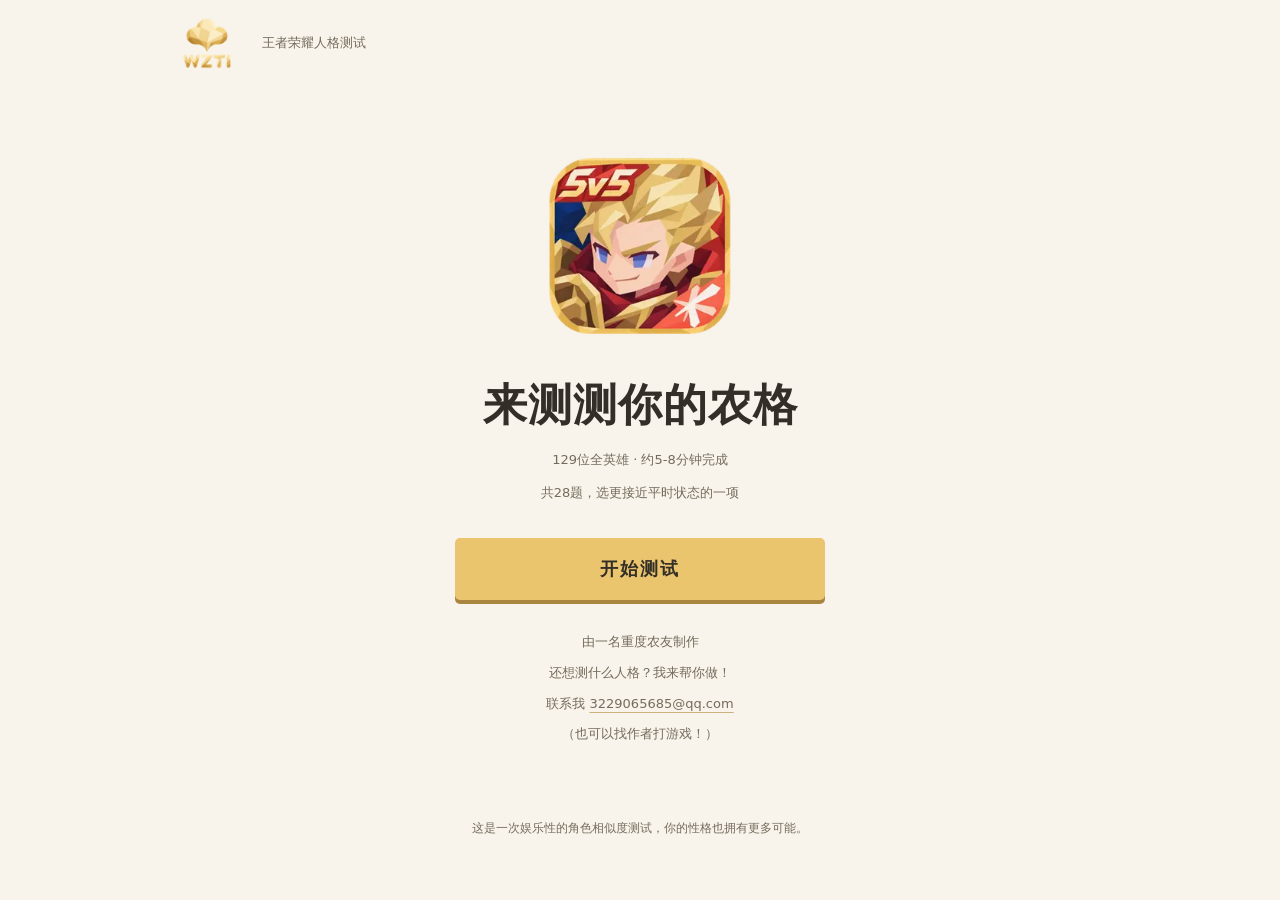
==== commit c1cc41dd: "Upgrade WZTI to v9 content with answer evidence, recovery and result sharing" ====
--- a/index.html
+++ b/index.html
@@ -75,7 +75,50 @@
 .image-retry{position:absolute;left:50%;bottom:12px;transform:translateX(-50%);background:#faf5e9;border:1px solid #cbb17b;color:#756b5d;border-radius:4px;padding:8px 14px;font-size:13px}.image-retry[hidden]{display:none}
 
 .creator-note{margin:30px auto 0;text-align:center;color:var(--muted);font-size:13px;line-height:1.9}.creator-note p{margin:6px 0}.creator-note a{color:inherit;text-decoration:underline;text-decoration-color:#cbb17b;text-underline-offset:4px;overflow-wrap:anywhere}
-</style></head><body><header><a href="#" id="brand" aria-label="返回首页"><img data-brand-logo="" alt="WZTI"></a><span>王者荣耀人格测试</span></header><main id="app" aria-live="polite"></main><footer>这是一次娱乐性的角色相似度测试，<br class="mobile">你的性格也拥有更多可能。</footer><script>globalThis.WZTI_CONFIG={"version":"WZTI-entertainment-v8-28-images-logo-icon","questions":[{"id":"Q01","block":0,"weight":2,"question":"一段经历结束后，什么最让你觉得值得？","options":{"A":"有人因为我而过得更好。","B":"做了真正由自己决定的事。","C":"完成了难事，看到了自己的进步。","D":"明白了一些以前没想通的东西。"},"optionKeys":{"A":"A","B":"B","C":"C","D":"D"}},{"id":"Q02","block":1,"weight":2,"question":"接到一个不熟悉的任务，你通常先？","options":{"A":"先动手试一次，边做边发现问题。","B":"找个更省力或更灵活的切入点。","C":"观察情况，弄懂它为什么会这样。","D":"列出步骤，弄清怎样才算完成。"},"optionKeys":{"A":"B","B":"C","C":"D","D":"A"}},{"id":"Q03","block":2,"weight":2,"question":"在一群熟悉的人里，你最自然的位置是？","options":{"A":"保留自己的空间，有需要再参与。","B":"帮大家确定安排，把事情组织起来。","C":"主动聊天，让彼此更亲近。","D":"不一定多说，但会照顾具体需要。"},"optionKeys":{"A":"C","B":"D","C":"A","D":"B"}},{"id":"Q04","block":4,"weight":2,"question":"别人的安排碰到了你的底线，你通常会？","options":{"A":"想清对方的目的，找合适时机回应。","B":"当面说明，我不能接受。","C":"先拉开距离，避免继续冲突。","D":"解释自己的想法，尝试达成共识。"},"optionKeys":{"A":"D","B":"A","C":"B","D":"C"}},{"id":"Q05","block":5,"weight":2,"question":"一件事没有人催、也没有奖励时，什么最能让你继续投入？","options":{"A":"它能让我发现规律，或做出新的东西。","B":"它能解决生活中真实存在的问题。","C":"它本身很美，或让我产生特别的感受。","D":"它能让我和重要的人有更多共同经历。"},"optionKeys":{"A":"A","B":"B","C":"C","D":"D"}},{"id":"Q06","block":6,"weight":2,"question":"从一次失败中缓过来后，你更想先？","options":{"A":"再试一次，我不想停在这里。","B":"换一种办法，也许原路并不合适。","C":"和信任的人聊聊，重新找回力量。","D":"找出原因，想清下次怎样改进。"},"optionKeys":{"A":"B","B":"C","C":"D","D":"A"}},{"id":"Q07","block":3,"weight":1,"question":"压力很大时，你最容易出现哪种反应？","options":{"A":"想把事情都抓在手里才安心。","B":"想躲进熟悉的人或舒服的环境里。","C":"把事情压在心里，尽量自己扛。","D":"说话变冲，对质疑特别敏感。"},"optionKeys":{"A":"C","B":"D","C":"A","D":"B"}},{"id":"Q08","block":0,"weight":2,"question":"如果有一个月可以自由安排，你更想？","options":{"A":"陪重要的人完成一个愿望。","B":"离开熟悉的节奏，过一阵随心的生活。","C":"挑战一个能留下成果的目标。","D":"钻研一个一直吸引自己的问题。"},"optionKeys":{"A":"A","B":"B","C":"C","D":"D"}},{"id":"Q09","block":1,"weight":2,"question":"计划突然被打乱，你更接近哪种反应？","options":{"A":"先解决眼前最紧迫的事。","B":"看看能不能顺势换一条路。","C":"先弄清变化的原因，再决定。","D":"重新排好顺序，尽快恢复节奏。"},"optionKeys":{"A":"B","B":"C","C":"D","D":"A"}},{"id":"Q10","block":2,"weight":2,"question":"发现朋友情绪低落，你通常更愿意？","options":{"A":"告诉他我在，但让他决定要不要聊。","B":"和他一起理清问题，确定接下来怎么办。","C":"找他聊聊，陪他把感受说出来。","D":"帮他做点实际的事，等他愿意开口。"},"optionKeys":{"A":"C","B":"D","C":"A","D":"B"}},{"id":"Q11","block":4,"weight":2,"question":"面对一条你认为不合理的规定，你更可能？","options":{"A":"了解制定原因，找到改变它的切入点。","B":"直接提出反对，并说明理由。","C":"尽量避开它，保留自己的空间。","D":"与相关的人商量，争取调整。"},"optionKeys":{"A":"D","B":"A","C":"B","D":"C"}},{"id":"Q12","block":5,"weight":2,"question":"去一个陌生的地方，你最容易被什么吸引？","options":{"A":"新奇的设计，或没见过的知识。","B":"当地人怎样生活，事情怎样运转。","C":"风景、音乐，以及那里独有的氛围。","D":"遇见的人，以及一起留下的故事。"},"optionKeys":{"A":"A","B":"B","C":"C","D":"D"}},{"id":"Q13","block":6,"weight":2,"question":"一个长期目标卡住了，你更接近哪种做法？","options":{"A":"继续练习，先把最难的一步顶过去。","B":"重新考虑目标或路线，允许自己调整。","C":"请熟悉我的人陪我一起理清。","D":"回看整个过程，检查哪里出了问题。"},"optionKeys":{"A":"B","B":"C","C":"D","D":"A"}},{"id":"Q14","block":3,"weight":1,"question":"被重要的人误解后，你最容易？","options":{"A":"反复解释，想让对方接受自己的判断。","B":"先缓和关系，哪怕暂时委屈自己。","C":"先沉默，等自己整理好了再说。","D":"马上辩解，有时语气比本意更重。"},"optionKeys":{"A":"C","B":"D","C":"A","D":"B"}},{"id":"Q15","block":0,"weight":2,"question":"朋友问你为什么坚持，你更可能回答？","options":{"A":"因为有我在意的人和承诺。","B":"因为我不想活成别人规定的样子。","C":"因为我想看看自己到底能做到哪一步。","D":"因为这件事背后的答案或意义吸引我。"},"optionKeys":{"A":"A","B":"B","C":"C","D":"D"}},{"id":"Q16","block":1,"weight":2,"question":"一个问题迟迟解决不了，你更常用哪种办法？","options":{"A":"集中精力，再正面尝试一次。","B":"换个角度，试试原来没考虑的方法。","C":"停下来想想，是不是漏掉了什么。","D":"拆成小步骤，逐项处理。"},"optionKeys":{"A":"B","B":"C","C":"D","D":"A"}},{"id":"Q17","block":2,"weight":2,"question":"合作做事时，你最习惯关注？","options":{"A":"自己的职责是否明确，是否有发挥空间。","B":"整体方向是否清楚，分工是否合适。","C":"大家是否愿意交流，彼此相处舒服吗。","D":"有没有人需要我补位或分担。"},"optionKeys":{"A":"C","B":"D","C":"A","D":"B"}},{"id":"Q18","block":4,"weight":2,"question":"合作中有人误解了你的意思，你会先？","options":{"A":"整理事实，选择更有说服力的方式回应。","B":"马上指出哪里理解错了。","C":"等情绪过去，再决定要不要解释。","D":"问清对方怎么想，再表达自己的意思。"},"optionKeys":{"A":"D","B":"A","C":"B","D":"C"}},{"id":"Q19","block":5,"weight":2,"question":"如果要做一份送给自己的纪念，你更想留下？","options":{"A":"自己的想法、作品，或学会的新本领。","B":"真正派得上用场、能长期使用的东西。","C":"能保存某种心情的照片、文字或音乐。","D":"和重要的人有关的信件、礼物或回忆。"},"optionKeys":{"A":"A","B":"B","C":"C","D":"D"}},{"id":"Q20","block":6,"weight":2,"question":"遇到困难时，哪句话最能鼓励你？","options":{"A":"再坚持一下，你还能走得更远。","B":"路不止一条，换个方向也可以。","C":"你不用一个人面对，我会陪着你。","D":"弄清问题，就离答案更近一步。"},"optionKeys":{"A":"B","B":"C","C":"D","D":"A"}},{"id":"Q21","block":3,"weight":1,"question":"连续受挫时，你最需要提醒自己什么？","options":{"A":"有些事不在自己的掌控之中。","B":"先面对眼前的事，别一直躲着。","C":"需要帮助时，可以开口。","D":"先缓一缓，不必急着反击。"},"optionKeys":{"A":"C","B":"D","C":"A","D":"B"}},{"id":"Q22","block":0,"weight":2,"question":"四种评价里，你最希望被这样理解？","options":{"A":"你是一个值得信赖、会照顾人的人。","B":"你很有自己的想法，也敢选择自己的路。","C":"你有实力，能把想做的事做成。","D":"你看得细，也想得深。"},"optionKeys":{"A":"A","B":"B","C":"C","D":"D"}},{"id":"Q23","block":1,"weight":2,"question":"你更喜欢怎样开始一场旅行？","options":{"A":"有个目的地就出发，到了再说。","B":"准备几个选择，途中随时调整。","C":"先了解那里，挑一个真正感兴趣的去处。","D":"先确定路线、时间和重要安排。"},"optionKeys":{"A":"B","B":"C","C":"D","D":"A"}},{"id":"Q24","block":2,"weight":2,"question":"面对重要的人，你更常怎样表达在意？","options":{"A":"尊重对方的选择，也保留彼此的边界。","B":"替双方考虑未来，让共同的事情更有着落。","C":"直接说出来，也主动创造相处的机会。","D":"记住小事，在需要的时候出现。"},"optionKeys":{"A":"C","B":"D","C":"A","D":"B"}},{"id":"Q25","block":4,"weight":2,"question":"你更能接受哪种处理分歧的方式？","options":{"A":"先不急着表态，把前因后果弄清楚。","B":"意见摆出来，即使当时有点不愉快。","C":"各退一步，给彼此留些空间。","D":"多谈一会儿，找到双方能接受的办法。"},"optionKeys":{"A":"D","B":"A","C":"B","D":"C"}},{"id":"Q26","block":5,"weight":2,"question":"别人讲述一段经历时，你最想追问？","options":{"A":"你发现了什么，有没有新的想法？","B":"后来怎么解决，哪些办法最管用？","C":"那个瞬间给你什么感受？","D":"谁陪着你，你们之间发生了什么？"},"optionKeys":{"A":"A","B":"B","C":"C","D":"D"}},{"id":"Q27","block":6,"weight":2,"question":"经历挫折后，你最希望获得什么？","options":{"A":"再次挑战的机会，证明这次不是终点。","B":"重新选择的空间，不必困在原来的路上。","C":"被理解和支持，让自己重新安定下来。","D":"更清楚的判断，知道以后如何避免。"},"optionKeys":{"A":"B","B":"C","C":"D","D":"A"}},{"id":"Q28","block":3,"weight":1,"question":"回头看自己的盲点，哪一种最像你？","options":{"A":"太想把事情做好，容易要求别人按自己的方式来。","B":"怕难受或失去关系，有时会拖延、退让或依赖。","C":"嘴上说没事，心里却承受了很多。","D":"一着急就硬碰硬，之后才后悔。"},"optionKeys":{"A":"C","B":"D","C":"A","D":"B"}}],"heroes":[{"hero":"阿古朵","keys":"ACAABDD","tieText":"我更接近：自然亲和、天真、重伙伴；但也容易：怕孤独，容易轻信。"},{"hero":"阿轲","keys":"BBCAABB","tieText":"我更接近：独立、果断、边界鲜明；但也容易：防备心强，不轻易求助。"},{"hero":"艾琳","keys":"BCADBCC","tieText":"我更接近：自由好奇、审美敏锐，愿意欣赏不同生命与季节的美好；但也容易：排斥束缚，容易追随当下兴趣，对重复任务与长期计划耐心不足。"},{"hero":"安琪拉","keys":"DCADCAA","tieText":"我更接近：好奇、活泼、渴望知识；但也容易：急于证明自己。"},{"hero":"敖隐","keys":"BBCAAAB","tieText":"我更接近：孤傲坚韧、重视尊严与传承，不愿为了被接纳而放弃原则；但也容易：容易把退让等同于屈服，独自承受压力，不愿向人求助。"},{"hero":"白起","keys":"AABABDD","tieText":"我更接近：隐忍、忠诚、自我牺牲；但也容易：压抑需求，自我价值感低。"},{"hero":"百里守约","keys":"AABACAD","tieText":"我更接近：细致、可靠、照料他人；但也容易：过度担责，不愿示弱。"},{"hero":"百里玄策","keys":"CBABADD","tieText":"我更接近：敏感、张扬、渴望联结；但也容易：以挑衅掩饰不安。"},{"hero":"扁鹊","keys":"DDCCDAA","tieText":"我更接近：冷静、研究欲强、疏离；但也容易：容易把人当成研究对象。"},{"hero":"不知火舞","keys":"CBABABB","tieText":"我更接近：自信、热烈、技艺自豪；但也容易：容易逞强。"},{"hero":"蔡文姬","keys":"ACADBDD","tieText":"我更接近：亲近他人、乐观、寻求陪伴；但也容易：依赖安全感。"},{"hero":"苍","keys":"BBBBABB","tieText":"我更接近：野性、自由、伙伴忠诚；但也容易：不服管束。"},{"hero":"曹操","keys":"CADCDBA","tieText":"我更接近：野心、务实、掌控欲；但也容易：目的压过感受。"},{"hero":"嫦娥","keys":"ADDDBCD","tieText":"我更接近：安静、敏感、情感内敛；但也容易：孤独时容易退缩。"},{"hero":"程咬金","keys":"BCADCBD","tieText":"我更接近：乐观、豪爽、生命力强；但也容易：用玩笑回避脆弱。"},{"hero":"蚩奼","keys":"CBABAAA","tieText":"我更接近：自信倔强、热爱创造，面对无人做到的事反而更想挑战；但也容易：容易执着于证明自己，对失败和质疑反应强烈，忽略现实限制。"},{"hero":"达摩","keys":"DACAAAA","tieText":"我更接近：自省、坚毅、追寻意义；但也容易：容易自我苛责。"},{"hero":"妲己","keys":"DDADCDD","tieText":"我更接近：亲近、好奇、渴望理解情感；但也容易：容易迎合他人。"},{"hero":"大乔","keys":"ADBDBDD","tieText":"我更接近：温柔、沉静、牵挂他人；但也容易：习惯等待与隐忍。"},{"hero":"大司命","keys":"AACADBA","tieText":"我更接近：冷静、职责感、敬畏生命；但也容易：情感表达疏离。"},{"hero":"大禹","keys":"AADACBA","tieText":"我更接近：沉稳务实、耐心坚韧，重视长远建设与群体安定；但也容易：容易把公共责任全部揽在身上，忽略自身需要，对他人的节奏要求过高。"},{"hero":"狄仁杰","keys":"DADCDBA","tieText":"我更接近：理性、公正、注重证据；但也容易：显得严厉，难容含糊。"},{"hero":"典韦","keys":"ABBBADD","tieText":"我更接近：忠诚、克制、保护欲；但也容易：情绪压抑后爆发。"},{"hero":"貂蝉","keys":"ADBDBCD","tieText":"我更接近：优雅、敏感、情感执着；但也容易：容易为关系消耗自己。"},{"hero":"东皇太一","keys":"CDDCDAB","tieText":"我更接近：神秘、自负、追求超越；但也容易：忽略个体代价。"},{"hero":"盾山","keys":"AABABBD","tieText":"我更接近：朴实、安静、以行动守护；但也容易：不善语言表达。"},{"hero":"朵莉亚","keys":"ACADCDD","tieText":"我更接近：善良、好奇、重视约定；但也容易：容易理想化关系。"},{"hero":"暃","keys":"BCBADCC","tieText":"我更接近：洒脱、机敏、隐藏担当；但也容易：用轻松掩饰压力。"},{"hero":"干将莫邪","keys":"AABDBCD","tieText":"我更接近：专注、执着、伴侣联结；但也容易：封闭在二人世界。"},{"hero":"高渐离","keys":"BBABACB","tieText":"我更接近：热烈、独立、艺术表达；但也容易：情绪强烈，不愿妥协。"},{"hero":"戈娅","keys":"BBBCABB","tieText":"我更接近：果断、自由、护短；但也容易：对抗性强。"},{"hero":"公孙离","keys":"AABACCD","tieText":"我更接近：温柔、坚韧、理想主义；但也容易：容易隐藏疲惫。"},{"hero":"宫本武藏","keys":"CABAAAB","tieText":"我更接近：专注坚毅、技艺自信，外表洒脱，内心重视承诺与牵挂；但也容易：容易把价值寄托于实力与履约，面对失去时执着，不善于表达脆弱。"},{"hero":"关羽","keys":"AABAABA","tieText":"我更接近：重义守诺、沉稳自律，责任感强，在意同伴与家人的安全；但也容易：容易因原则与承诺过度承担，对不同立场缺少弹性。"},{"hero":"鬼谷子","keys":"DDCADAA","tieText":"我更接近：求知、宏观思考、探索；但也容易：与日常情感疏离。"},{"hero":"海诺","keys":"BACADAA","tieText":"我更接近：冷静克制、独立坚定，注重观察与判断，拒绝被既定命运限制；但也容易：容易以疏离掩饰关心，倾向独自承担，难以让他人参与自己的决定。"},{"hero":"海月","keys":"CDBDDCB","tieText":"我更接近：孤独、执念、献身理想；但也容易：对单一目标过度依附。"},{"hero":"韩信","keys":"CCDCDAC","tieText":"我更接近：自信、谋略、逆境求胜；但也容易：冒险与自负。"},{"hero":"后羿","keys":"CBCCABB","tieText":"我更接近：自信、目标感、追求力量；但也容易：忽略代价。"},{"hero":"花木兰","keys":"ABDAABD","tieText":"我更接近：担当、果断、团队领导；但也容易：过度坚强。"},{"hero":"黄忠","keys":"CABAABB","tieText":"我更接近：老练坚韧、不服老，愿意长期投入，以行动证明自己的价值；但也容易：容易把退让看成服输，坚持熟悉的方式，对变化反应偏慢。"},{"hero":"姬小满","keys":"BCCDCBC","tieText":"我更接近：灵活、自在、机智；但也容易：回避沉重责任。"},{"hero":"伽罗","keys":"DABABCA","tieText":"我更接近：沉静、求知、守护文化；但也容易：承担过多失落。"},{"hero":"姜子牙","keys":"DADCDAA","tieText":"我更接近：长远规划、使命感、引导；但也容易：容易替他人决定。"},{"hero":"金蝉","keys":"AABACDD","tieText":"我更接近：慈悲、坚定、平等关怀；但也容易：忽略自身需要。"},{"hero":"镜","keys":"CACAAAA","tieText":"我更接近：自律、精确、坚韧；但也容易：严苛，不善示弱。"},{"hero":"橘右京","keys":"ADBABCD","tieText":"我更接近：内敛、重情、守诺；但也容易：沉浸遗憾。"},{"hero":"铠","keys":"AABABAA","tieText":"我更接近：克制、责任、自我抗争；但也容易：封闭与自责。"},{"hero":"空空儿","keys":"BCACDAD","tieText":"我更接近：机敏、戏法感、灵活；但也容易：真实需求藏在表演后。"},{"hero":"狂铁","keys":"ABBAABB","tieText":"我更接近：勇敢、正义、抗争；但也容易：习惯硬扛。"},{"hero":"莱西奥","keys":"ABBACBD","tieText":"我更接近：务实、担当、平民英雄感；但也容易：低估自己。"},{"hero":"兰陵王","keys":"CACADAB","tieText":"我更接近：隐忍、独行、目标坚定；但也容易：不信任他人。"},{"hero":"澜","keys":"ADBABBD","tieText":"我更接近：寡言、敏锐、外冷内护；但也容易：以疏离保护自己。"},{"hero":"老夫子","keys":"DCDCCAA","tieText":"我更接近：重教育、幽默、原则明确；但也容易：好为人师。"},{"hero":"李白","keys":"BCABACC","tieText":"我更接近：浪漫、自由、自信；但也容易：不喜约束。"},{"hero":"李信","keys":"AACADAA","tieText":"我更接近：使命、坚忍、内在矛盾；但也容易：自我拉扯。"},{"hero":"李元芳","keys":"DCAADBA","tieText":"我更接近：敏锐细致、好奇负责，善于捕捉小线索，也有活泼的生活趣味；但也容易：容易关注过多细节和他人的反应，在责任与好奇心之间耗费精力。"},{"hero":"廉颇","keys":"ABDBABB","tieText":"我更接近：豪爽、勇敢、重集体；但也容易：容易硬碰硬。"},{"hero":"刘邦","keys":"CCDCDBC","tieText":"我更接近：务实、圆融、资源整合；但也容易：关系容易工具化。"},{"hero":"刘备","keys":"ACDDCDD","tieText":"我更接近：重情、担当、团结；但也容易：不易拒绝关系责任。"},{"hero":"刘禅","keys":"CBADAAD","tieText":"我更接近：活泼、自信、想获认可；但也容易：逞强，依赖熟悉的人。"},{"hero":"卢雅那","keys":"CBDCAAB","tieText":"我更接近：强势独立、重视尊严与归属，有野心，也有为族群争取生存位置的决心；但也容易：容易把安全感寄托于控制与力量，受侵犯时可能用对抗替代沟通。"},{"hero":"鲁班大师","keys":"DADCCAA","tieText":"我更接近：理性、创造、师长责任；但也容易：忽略情感表达。"},{"hero":"鲁班七号","keys":"DCADBAD","tieText":"我更接近：好奇、幽默、渴望认可；但也容易：敏感，容易自卑。"},{"hero":"露娜","keys":"ADBABCB","tieText":"我更接近：冷静、重情、自我约束；但也容易：牵挂与孤独。"},{"hero":"吕布","keys":"CBADACD","tieText":"我更接近：骄傲、热烈、渴望被爱；但也容易：容易被情感与荣誉裹挟。"},{"hero":"马超","keys":"AACABAB","tieText":"我更接近：坚韧、清醒、重故土；但也容易：困于失去。"},{"hero":"马可波罗","keys":"BCCCCAC","tieText":"我更接近：好奇、独立、冒险；但也容易：可能低估风险。"},{"hero":"蒙恬","keys":"AADCABA","tieText":"我更接近：纪律、责任、长期守护；但也容易：表达僵硬，要求高。"},{"hero":"蒙犽","keys":"CBABAAB","tieText":"我更接近：热烈、叛逆、创造性；但也容易：冲动，抗拒管束。"},{"hero":"梦奇","keys":"ADADBCD","tieText":"我更接近：温和、想象力、陪伴；但也容易：容易逃入舒适区。"},{"hero":"米莱狄","keys":"CADCDAB","tieText":"我更接近：理性、野心、秩序；但也容易：控制欲强。"},{"hero":"芈月","keys":"CCDCDCD","tieText":"我更接近：自信、享乐、追求永恒；但也容易：占有欲。"},{"hero":"明世隐","keys":"CDDCDDC","tieText":"我更接近：洞察、布局、隐秘；但也容易：操控关系。"},{"hero":"墨子","keys":"DACCCAA","tieText":"我更接近：重视理性、公平与创造，愿意用技术和行动实现理念；但也容易：容易把复杂的人情简化为道理，对非理性需求缺少耐心。"},{"hero":"哪吒","keys":"BBCBABC","tieText":"我更接近：反叛、勇敢、直接；但也容易：冲动，讨厌被定义。"},{"hero":"娜可露露","keys":"ACBACDD","tieText":"我更接近：温柔、自然关怀、责任；但也容易：容易自我牺牲。"},{"hero":"牛魔","keys":"ABDBABD","tieText":"我更接近：豪爽、护短、伙伴感；但也容易：冲动，容易包揽。"},{"hero":"女娲","keys":"DADCDAB","tieText":"我更接近：宏观、理性、创造秩序；但也容易：与个体情感距离远。"},{"hero":"盘古","keys":"BBDAAAC","tieText":"我更接近：勇于开拓、追求自由与公义，不愿让保护变成限制成长的牢笼；但也容易：容易以强硬方式打破局面，低估改变的代价，也容易把牺牲自己当作唯一答案。"},{"hero":"裴擒虎","keys":"ABABABD","tieText":"我更接近：直率、忠义、行动力；但也容易：不善委婉。"},{"hero":"桑启","keys":"ADADCDD","tieText":"我更接近：温暖、好奇、善于倾听；但也容易：容易承担他人情绪。"},{"hero":"上官婉儿","keys":"DDCADCA","tieText":"我更接近：内敛、才情、追寻真相；但也容易：过度克制。"},{"hero":"少司缘","keys":"ACACCDD","tieText":"我更接近：热心、机灵、联结他人；但也容易：过度介入关系。"},{"hero":"沈梦溪","keys":"CCABAAC","tieText":"我更接近：活泼、创造、想被认可；但也容易：急躁，爱证明自己。"},{"hero":"司空震","keys":"ABDCAAB","tieText":"我更接近：果断、改革、力量信念；但也容易：手段强硬。"},{"hero":"司马懿","keys":"CACCDAA","tieText":"我更接近：冷静、隐忍、谋略；但也容易：不信任，控制信息。"},{"hero":"苏烈","keys":"AABACBD","tieText":"我更接近：温厚、坚毅、守护；但也容易：容易牺牲个人生活。"},{"hero":"孙膑","keys":"AAADCAD","tieText":"我更接近：温柔、细致、协作；但也容易：缺乏自信。"},{"hero":"孙策","keys":"ABABACD","tieText":"我更接近：热烈、勇敢、重情；但也容易：冲动，承担过量。"},{"hero":"孙权","keys":"AADCDBD","tieText":"我更接近：审慎机敏、善于统筹，偏好谋定后动，重视家人与共同基业；但也容易：容易考虑过多、隐藏真实意图，让同伴感到距离，难以放下戒心。"},{"hero":"孙尚香","keys":"CBCBABB","tieText":"我更接近：自主、自信、行动派；但也容易：好胜，缺少耐心。"},{"hero":"孙悟空","keys":"BBBBABD","tieText":"我更接近：反叛、自由、重义；但也容易：不愿示弱。"},{"hero":"太乙真人","keys":"ACADBBD","tieText":"我更接近：幽默、执着、伙伴依恋；但也容易：容易依赖外在目标。"},{"hero":"王维","keys":"DDDDBCA","tieText":"我更接近：沉静敏锐、审美细腻，善于观察与沉思，在喧嚣中寻找精神上的安顿；但也容易：容易把情绪收进独处与审美之中，面对现实冲突时退缩，不愿直接表达需求。"},{"hero":"王昭君","keys":"AABDBDD","tieText":"我更接近：温柔、坚韧、顾全大局；但也容易：压抑个人愿望。"},{"hero":"武则天","keys":"CADCDBC","tieText":"我更接近：自信、统筹、权威；但也容易：不愿失去掌控。"},{"hero":"西施","keys":"BCADCCD","tieText":"我更接近：灵动、乐观、随机应变；但也容易：用轻松掩饰担忧。"},{"hero":"夏侯惇","keys":"BBABABB","tieText":"我更接近：豪爽、勇猛、坦率；但也容易：轻视细节与风险。"},{"hero":"夏洛特","keys":"CACAACA","tieText":"我更接近：自律、优雅、荣誉感；但也容易：要求过高。"},{"hero":"项羽","keys":"CBDBACD","tieText":"我更接近：重情、骄傲、勇猛；但也容易：难以接受失败。"},{"hero":"小乔","keys":"ACADCCD","tieText":"我更接近：乐观、浪漫、愿意表达；但也容易：理想化关系。"},{"hero":"雅典娜","keys":"AABAABD","tieText":"我更接近：正直、自律、使命；但也容易：过度奉献。"},{"hero":"亚连","keys":"ACADCBD","tieText":"我更接近：坦率温暖、乐观重情，相信简单的善意，愿意陪伴值得信任的人；但也容易：容易过度信任，对复杂意图判断不足，可能用乐观掩盖尚未处理的困惑。"},{"hero":"亚瑟","keys":"ABDCABA","tieText":"我更接近：正直、责任、守序；但也容易：不善变通。"},{"hero":"杨戬","keys":"BACAABA","tieText":"我更接近：正义、独立、有边界；但也容易：过度独行。"},{"hero":"杨玉环","keys":"DDCABCD","tieText":"我更接近：细腻、沉静、寻找情感；但也容易：疏离，难表达需求。"},{"hero":"瑶","keys":"BCADBDD","tieText":"我更接近：灵动、亲近自然、依恋；但也容易：逃避直接冲突。"},{"hero":"曜","keys":"CBABAAC","tieText":"我更接近：热情、自信、渴望认可；但也容易：话多，容易逞强。"},{"hero":"弈星","keys":"DACADAA","tieText":"我更接近：沉静、专注、善于布局；但也容易：把情绪藏进理性。"},{"hero":"嬴政","keys":"CADCAAB","tieText":"我更接近：自信、野心、统御；但也容易：傲慢，难接纳异议。"},{"hero":"影","keys":"BBCBACB","tieText":"我更接近：张扬锐利、抗拒被支配，对虚伪秩序抱有强烈质疑，用戏谑掩饰伤痛；但也容易：容易把受伤转化为敌意，把破坏当作夺回主动权，对善意也保持防备。"},{"hero":"虞姬","keys":"AABDBCB","tieText":"我更接近：温柔、坚韧、重情；但也容易：容易围绕关系定义自己。"},{"hero":"元歌","keys":"DDCABCA","tieText":"我更接近：敏感、精细、间接表达；但也容易：害怕直接暴露自己。"},{"hero":"元流之子","keys":"DCCDCAC","tieText":"我更接近：好奇开放、愿意学习，重视选择与成长，借经历逐渐确认自己是谁；但也容易：方向过多时容易摇摆，容易通过外界反馈判断自己，尚需建立稳定的内在标准。"},{"hero":"云缨","keys":"ABABABA","tieText":"我更接近：热情、正义、主动担当；但也容易：冲动，表现欲。"},{"hero":"云中君","keys":"BDBABCD","tieText":"我更接近：自由、专注、深情；但也容易：与人群保持距离。"},{"hero":"张飞","keys":"ABDBADB","tieText":"我更接近：直率重义、勇于保护同伴，情感浓烈，外在强硬；但也容易：容易因愤怒失去分寸，用强势代替细腻沟通，忽略他人的承受能力。"},{"hero":"张良","keys":"DACCDAA","tieText":"我更接近：理性、求知、秩序；但也容易：不擅社交。"},{"hero":"赵怀真","keys":"ADCACAA","tieText":"我更接近：平和、自省、温柔坚定；但也容易：容易独自承受。"},{"hero":"赵云","keys":"ABBAABA","tieText":"我更接近：可靠、果断、责任；但也容易：忽略个人需求。"},{"hero":"甄姬","keys":"ADADBDD","tieText":"我更接近：敏感、温柔、渴望理解；但也容易：容易陷入自我怀疑。"},{"hero":"钟馗","keys":"AADCAAA","tieText":"我更接近：严肃、秩序、职责；但也容易：判断偏刚硬。"},{"hero":"钟无艳","keys":"CBCBABC","tieText":"我更接近：务实、豪爽、独立；但也容易：表达直接，容易压迫。"},{"hero":"周瑜","keys":"CADCDAA","tieText":"我更接近：自信、谋略、重情；但也容易：完美主义，竞争心强。"},{"hero":"诸葛亮","keys":"DACCDAC","tieText":"我更接近：理性、自信、预判；但也容易：容易显得傲慢。"},{"hero":"猪八戒","keys":"BCDDBBD","tieText":"我更接近：乐观、随和、重生活；但也容易：拖延，贪舒适。"},{"hero":"庄周","keys":"DDDDBCC","tieText":"我更接近：自在、包容、想象；但也容易：回避现实冲突。"},{"hero":"心魔六耳","keys":"BBCBABB","tieText":"我更接近：桀骜坚定、自我意识强烈，不甘成为他人的替身，敢于质疑强加的秩序，追寻真实的自我与自由；但也容易：容易把愤怒当作力量，把约束视为否定；受伤时倾向激烈对抗，可能在证明自己的过程中伤及关系与自身。"}],"results":[{"英雄展示图":"Images/Outputs_Images/阿古朵.png","英雄名称":"阿古朵","人格标题":"山林里的伙伴守护者","英雄台词":"没人能在阿古朵的眼皮底下偷走熊崽崽。","性格描述":"你把熟悉的人当作自己的小小家园，开心要一起分享，危险也要一起面对。你身上鲜明的倾向是自然亲和、天真、重伙伴。你也可以给自己留一个提醒：怕孤独，容易轻信。让自己的需要被看见，也给相处和选择多留一点余地。","性格盲点":"怕孤独，容易轻信。","英雄人格与盲点":"人格：自然亲和、天真、重伙伴。盲点：怕孤独，容易轻信。","性格维度百分比":{"守护力":92,"自主性":58,"行动力":42,"谋略感":58,"亲和力":75,"创造力":67,"感受力":92,"韧性":67},"最佳匹配英雄":{"英雄名称":"桑启","英雄展示图":"Images/Outputs_Images/桑启.png","匹配标题":"与你合拍的性格搭档","匹配理由":"你更像“山林里的伙伴守护者”，而桑启的特点是温暖、好奇、善于倾听。你在相处中需要留意的是怕孤独，容易轻信。把这一点提前说清楚，再结合对方的长处，你们更容易在支持彼此时保留各自的节奏。"}},{"英雄展示图":"Images/Outputs_Images/阿轲.png","英雄名称":"阿轲","人格标题":"边界清晰的独行者","英雄台词":"不是你记忆中的荆轲，但致命的程度没两样。","性格描述":"你不习惯轻易交出信任，更愿意让干净利落的行动替自己说话。你身上鲜明的倾向是独立、果断、边界鲜明。你也可以给自己留一个提醒：防备心强，不轻易求助。让自己的需要被看见，也给相处和选择多留一点余地。","性格盲点":"防备心强，不轻易求助。","英雄人格与盲点":"人格：独立、果断、边界鲜明。盲点：防备心强，不轻易求助。","性格维度百分比":{"守护力":42,"自主性":100,"行动力":100,"谋略感":42,"亲和力":42,"创造力":58,"感受力":42,"韧性":83},"最佳匹配英雄":{"英雄名称":"赵云","英雄展示图":"Images/Outputs_Images/赵云.png","匹配标题":"与你合拍的性格搭档","匹配理由":"你更像“边界清晰的独行者”，而赵云的特点是可靠、果断、责任。你在相处中需要留意的是防备心强，不轻易求助。把这一点提前说清楚，再结合对方的长处，你们更容易在支持彼此时保留各自的节奏。"}},{"英雄展示图":"Images/Outputs_Images/艾琳.png","英雄名称":"艾琳","人格标题":"追随旋律的自由灵魂","英雄台词":"人生四季，各有其景。花叶之间，别有洞天。","性格描述":"你总能发现生活里被忽略的美，也愿意为一份好奇离开熟悉的地方。你身上鲜明的倾向是自由好奇、审美敏锐，愿意欣赏不同生命与季节的美好。你也可以给自己留一个提醒：排斥束缚，容易追随当下兴趣，对重复任务与长期计划耐心不足。让自己的需要被看见，也给相处和选择多留一点余地。","性格盲点":"排斥束缚，容易追随当下兴趣，对重复任务与长期计划耐心不足。","英雄人格与盲点":"人格：自由好奇、审美敏锐，愿意欣赏不同生命与季节的美好。盲点：排斥束缚，容易追随当下兴趣，对重复任务与长期计划耐心不足。","性格维度百分比":{"守护力":42,"自主性":75,"行动力":58,"谋略感":58,"亲和力":67,"创造力":83,"感受力":83,"韧性":75},"最佳匹配英雄":{"英雄名称":"李白","英雄展示图":"Images/Outputs_Images/李白.png","匹配标题":"与你合拍的性格搭档","匹配理由":"你更像“追随旋律的自由灵魂”，而李白的特点是浪漫、自由、自信。你在相处中需要留意的是排斥束缚，容易追随当下兴趣，对重复任务与长期计划耐心不足。把这一点提前说清楚，再结合对方的长处，你们更容易在支持彼此时保留各自的节奏。"}},{"英雄展示图":"Images/Outputs_Images/安琪拉.png","英雄名称":"安琪拉","人格标题":"好奇心点火的探索者","英雄台词":"知识就是力量。","性格描述":"你对新鲜知识有天然的热情，越是没弄明白的事情，越能点燃你的兴趣。你身上鲜明的倾向是好奇、活泼、渴望知识。你也可以给自己留一个提醒：急于证明自己。让自己的需要被看见，也给相处和选择多留一点余地。","性格盲点":"急于证明自己。","英雄人格与盲点":"人格：好奇、活泼、渴望知识。盲点：急于证明自己。","性格维度百分比":{"守护力":58,"自主性":58,"行动力":67,"谋略感":67,"亲和力":83,"创造力":100,"感受力":83,"韧性":83},"最佳匹配英雄":{"英雄名称":"鲁班大师","英雄展示图":"Images/Outputs_Images/鲁班大师.png","匹配标题":"与你合拍的性格搭档","匹配理由":"你更像“好奇心点火的探索者”，而鲁班大师的特点是理性、创造、师长责任。你在相处中需要留意的是急于证明自己。把这一点提前说清楚，再结合对方的长处，你们更容易在支持彼此时保留各自的节奏。"}},{"英雄展示图":"Images/Outputs_Images/敖隐.png","英雄名称":"敖隐","人格标题":"不肯折弯的孤傲之骨","英雄台词":"像我们这样的龙，许是天生刚骨，便是寸寸折断，也不俯就屈弯。","性格描述":"你可以接受辛苦，却很难接受为了被喜欢而放弃自己的尊严。你身上鲜明的倾向是孤傲坚韧、重视尊严与传承，不愿为了被接纳而放弃原则。你也可以给自己留一个提醒：容易把退让等同于屈服，独自承受压力，不愿向人求助。让自己的需要被看见，也给相处和选择多留一点余地。","性格盲点":"容易把退让等同于屈服，独自承受压力，不愿向人求助。","英雄人格与盲点":"人格：孤傲坚韧、重视尊严与传承，不愿为了被接纳而放弃原则。盲点：容易把退让等同于屈服，独自承受压力，不愿向人求助。","性格维度百分比":{"守护力":33,"自主性":100,"行动力":100,"谋略感":42,"亲和力":42,"创造力":83,"感受力":50,"韧性":83},"最佳匹配英雄":{"英雄名称":"苏烈","英雄展示图":"Images/Outputs_Images/苏烈.png","匹配标题":"与你合拍的性格搭档","匹配理由":"你更像“不肯折弯的孤傲之骨”，而苏烈的特点是温厚、坚毅、守护。你在相处中需要留意的是容易把退让等同于屈服，独自承受压力，不愿向人求助。把这一点提前说清楚，再结合对方的长处，你们更容易在支持彼此时保留各自的节奏。"}},{"英雄展示图":"Images/Outputs_Images/白起.png","英雄名称":"白起","人格标题":"把自己藏在守护之后的人","英雄台词":"我会做你所向披靡的利剑。","性格描述":"你会下意识先确认别人是否安全，却常常最后才想起自己的感受。你身上鲜明的倾向是隐忍、忠诚、自我牺牲。你也可以给自己留一个提醒：压抑需求，自我价值感低。让自己的需要被看见，也给相处和选择多留一点余地。","性格盲点":"压抑需求，自我价值感低。","英雄人格与盲点":"人格：隐忍、忠诚、自我牺牲。盲点：压抑需求，自我价值感低。","性格维度百分比":{"守护力":100,"自主性":58,"行动力":42,"谋略感":67,"亲和力":67,"创造力":50,"感受力":83,"韧性":75},"最佳匹配英雄":{"英雄名称":"桑启","英雄展示图":"Images/Outputs_Images/桑启.png","匹配标题":"与你合拍的性格搭档","匹配理由":"你更像“把自己藏在守护之后的人”，而桑启的特点是温暖、好奇、善于倾听。你在相处中需要留意的是压抑需求，自我价值感低。把这一点提前说清楚，再结合对方的长处，你们更容易在支持彼此时保留各自的节奏。"}},{"英雄展示图":"Images/Outputs_Images/百里守约.png","英雄名称":"百里守约","人格标题":"把承诺放在心上的人","英雄台词":"最后一次，失约。","性格描述":"你表达在意的方式，是记住细节、提前准备，并在需要的时候出现。你身上鲜明的倾向是细致、可靠、照料他人。你也可以给自己留一个提醒：过度担责，不愿示弱。让自己的需要被看见，也给相处和选择多留一点余地。","性格盲点":"过度担责，不愿示弱。","英雄人格与盲点":"人格：细致、可靠、照料他人。盲点：过度担责，不愿示弱。","性格维度百分比":{"守护力":83,"自主性":50,"行动力":58,"谋略感":75,"亲和力":92,"创造力":67,"感受力":67,"韧性":75},"最佳匹配英雄":{"英雄名称":"姬小满","英雄展示图":"Images/Outputs_Images/姬小满.png","匹配标题":"与你合拍的性格搭档","匹配理由":"你更像“把承诺放在心上的人”，而姬小满的特点是灵活、自在、机智。你在相处中需要留意的是过度担责，不愿示弱。把这一点提前说清楚，再结合对方的长处，你们更容易在支持彼此时保留各自的节奏。"}},{"英雄展示图":"Images/Outputs_Images/百里玄策.png","英雄名称":"百里玄策","人格标题":"用锋芒寻找回应的人","英雄台词":"请开始你的表演，因为我也要开始了。","性格描述":"你看起来张扬又不好惹，其实很在意自己有没有被放在心上。你身上鲜明的倾向是敏感、张扬、渴望联结。你也可以给自己留一个提醒：以挑衅掩饰不安。让自己的需要被看见，也给相处和选择多留一点余地。","性格盲点":"以挑衅掩饰不安。","英雄人格与盲点":"人格：敏感、张扬、渴望联结。盲点：以挑衅掩饰不安。","性格维度百分比":{"守护力":67,"自主性":75,"行动力":75,"谋略感":33,"亲和力":83,"创造力":58,"感受力":75,"韧性":67},"最佳匹配英雄":{"英雄名称":"百里守约","英雄展示图":"Images/Outputs_Images/百里守约.png","匹配标题":"与你合拍的性格搭档","匹配理由":"你更像“用锋芒寻找回应的人”，而百里守约的特点是细致、可靠、照料他人。你在相处中需要留意的是以挑衅掩饰不安。把这一点提前说清楚，再结合对方的长处，你们更容易在支持彼此时保留各自的节奏。"}},{"英雄展示图":"Images/Outputs_Images/扁鹊.png","英雄名称":"扁鹊","人格标题":"冷静追问的研究者","英雄台词":"生存还是死亡，这是个问题。","性格描述":"你面对复杂局面时更愿意先观察和拆解，对答案的兴趣常常超过对气氛的在意。你身上鲜明的倾向是冷静、研究欲强、疏离。你也可以给自己留一个提醒：容易把人当成研究对象。让自己的需要被看见，也给相处和选择多留一点余地。","性格盲点":"容易把人当成研究对象。","英雄人格与盲点":"人格：冷静、研究欲强、疏离。盲点：容易把人当成研究对象。","性格维度百分比":{"守护力":42,"自主性":83,"行动力":42,"谋略感":92,"亲和力":42,"创造力":92,"感受力":67,"韧性":75},"最佳匹配英雄":{"英雄名称":"桑启","英雄展示图":"Images/Outputs_Images/桑启.png","匹配标题":"与你合拍的性格搭档","匹配理由":"你更像“冷静追问的研究者”，而桑启的特点是温暖、好奇、善于倾听。你在相处中需要留意的是容易把人当成研究对象。把这一点提前说清楚，再结合对方的长处，你们更容易在支持彼此时保留各自的节奏。"}},{"英雄展示图":"Images/Outputs_Images/不知火舞.png","英雄名称":"不知火舞","人格标题":"自信热烈的挑战者","英雄台词":"かかってらっしゃい！（放马过来吧！）","性格描述":"你愿意大方展现自己的本领，也喜欢和真正有实力的人认真较量。你身上鲜明的倾向是自信、热烈、技艺自豪。你也可以给自己留一个提醒：容易逞强。让自己的需要被看见，也给相处和选择多留一点余地。","性格盲点":"容易逞强。","英雄人格与盲点":"人格：自信、热烈、技艺自豪。盲点：容易逞强。","性格维度百分比":{"守护力":58,"自主性":75,"行动力":100,"谋略感":33,"亲和力":67,"创造力":50,"感受力":50,"韧性":92},"最佳匹配英雄":{"英雄名称":"夏洛特","英雄展示图":"Images/Outputs_Images/夏洛特.png","匹配标题":"与你合拍的性格搭档","匹配理由":"你更像“自信热烈的挑战者”，而夏洛特的特点是自律、优雅、荣誉感。你在相处中需要留意的是容易逞强。把这一点提前说清楚，再结合对方的长处，你们更容易在支持彼此时保留各自的节奏。"}},{"英雄展示图":"Images/Outputs_Images/蔡文姬.png","英雄名称":"蔡文姬","人格标题":"需要回应的小太阳","英雄台词":"男神是孟德大人，喜欢的宠物是阿典。","性格描述":"你很容易把温暖传给身边的人，也希望自己的靠近能够得到回应。你身上鲜明的倾向是亲近他人、乐观、寻求陪伴。你也可以给自己留一个提醒：依赖安全感。让自己的需要被看见，也给相处和选择多留一点余地。","性格盲点":"依赖安全感。","英雄人格与盲点":"人格：亲近他人、乐观、寻求陪伴。盲点：依赖安全感。","性格维度百分比":{"守护力":92,"自主性":58,"行动力":42,"谋略感":58,"亲和力":75,"创造力":67,"感受力":92,"韧性":67},"最佳匹配英雄":{"英雄名称":"澜","英雄展示图":"Images/Outputs_Images/澜.png","匹配标题":"与你合拍的性格搭档","匹配理由":"你更像“需要回应的小太阳”，而澜的特点是寡言、敏锐、外冷内护。你在相处中需要留意的是依赖安全感。把这一点提前说清楚，再结合对方的长处，你们更容易在支持彼此时保留各自的节奏。"}},{"英雄展示图":"Images/Outputs_Images/苍.png","英雄名称":"苍","人格标题":"与伙伴并肩的旷野之心","英雄台词":"与狼共舞。","性格描述":"你不喜欢被安排得太满，但认定了伙伴，就会把彼此的信任看得很重。你身上鲜明的倾向是野性、自由、伙伴忠诚。你也可以给自己留一个提醒：不服管束。让自己的需要被看见，也给相处和选择多留一点余地。","性格盲点":"不服管束。","英雄人格与盲点":"人格：野性、自由、伙伴忠诚。盲点：不服管束。","性格维度百分比":{"守护力":67,"自主性":83,"行动力":100,"谋略感":33,"亲和力":58,"创造力":58,"感受力":50,"韧性":83},"最佳匹配英雄":{"英雄名称":"伽罗","英雄展示图":"Images/Outputs_Images/伽罗.png","匹配标题":"与你合拍的性格搭档","匹配理由":"你更像“与伙伴并肩的旷野之心”，而伽罗的特点是沉静、求知、守护文化。你在相处中需要留意的是不服管束。把这一点提前说清楚，再结合对方的长处，你们更容易在支持彼此时保留各自的节奏。"}},{"英雄展示图":"Images/Outputs_Images/曹操.png","英雄名称":"曹操","人格标题":"目标清晰的掌局者","英雄台词":"宁教我负天下人，休教天下人负我。","性格描述":"你能看清自己要争取什么，也敢为目标作取舍和承担结果。你身上鲜明的倾向是野心、务实、掌控欲。你也可以给自己留一个提醒：目的压过感受。让自己的需要被看见，也给相处和选择多留一点余地。","性格盲点":"目的压过感受。","英雄人格与盲点":"人格：野心、务实、掌控欲。盲点：目的压过感受。","性格维度百分比":{"守护力":58,"自主性":75,"行动力":58,"谋略感":100,"亲和力":58,"创造力":42,"感受力":33,"韧性":100},"最佳匹配英雄":{"英雄名称":"狄仁杰","英雄展示图":"Images/Outputs_Images/狄仁杰.png","匹配标题":"与你合拍的性格搭档","匹配理由":"你更像“目标清晰的掌局者”，而狄仁杰的特点是理性、公正、注重证据。你在相处中需要留意的是目的压过感受。把这一点提前说清楚，再结合对方的长处，你们更容易在支持彼此时保留各自的节奏。"}},{"英雄展示图":"Images/Outputs_Images/嫦娥.png","英雄名称":"嫦娥","人格标题":"把情绪藏进月光的人","英雄台词":"夜晚的太阳，保护属于他的人。","性格描述":"你不一定说得很多，却会记住某个眼神、某次相遇，以及当时细小的感受。你身上鲜明的倾向是安静、敏感、情感内敛。你也可以给自己留一个提醒：孤独时容易退缩。让自己的需要被看见，也给相处和选择多留一点余地。","性格盲点":"孤独时容易退缩。","英雄人格与盲点":"人格：安静、敏感、情感内敛。盲点：孤独时容易退缩。","性格维度百分比":{"守护力":67,"自主性":67,"行动力":25,"谋略感":83,"亲和力":67,"创造力":67,"感受力":75,"韧性":58},"最佳匹配英雄":{"英雄名称":"桑启","英雄展示图":"Images/Outputs_Images/桑启.png","匹配标题":"与你合拍的性格搭档","匹配理由":"你更像“把情绪藏进月光的人”，而桑启的特点是温暖、好奇、善于倾听。你在相处中需要留意的是孤独时容易退缩。把这一点提前说清楚，再结合对方的长处，你们更容易在支持彼此时保留各自的节奏。"}},{"英雄展示图":"Images/Outputs_Images/程咬金.png","英雄名称":"程咬金","人格标题":"笑着扛事的乐天派","英雄台词":"一个字，干！","性格描述":"你常用轻松的语气接住困难，让身边的人觉得事情还没有那么糟。你身上鲜明的倾向是乐观、豪爽、生命力强。你也可以给自己留一个提醒：用玩笑回避脆弱。让自己的需要被看见，也给相处和选择多留一点余地。","性格盲点":"用玩笑回避脆弱。","英雄人格与盲点":"人格：乐观、豪爽、生命力强。盲点：用玩笑回避脆弱。","性格维度百分比":{"守护力":58,"自主性":67,"行动力":58,"谋略感":67,"亲和力":100,"创造力":67,"感受力":58,"韧性":58},"最佳匹配英雄":{"英雄名称":"赵怀真","英雄展示图":"Images/Outputs_Images/赵怀真.png","匹配标题":"与你合拍的性格搭档","匹配理由":"你更像“笑着扛事的乐天派”，而赵怀真的特点是平和、自省、温柔坚定。你在相处中需要留意的是用玩笑回避脆弱。把这一点提前说清楚，再结合对方的长处，你们更容易在支持彼此时保留各自的节奏。"}},{"英雄展示图":"Images/Outputs_Images/蚩奼.png","英雄名称":"蚩奼","人格标题":"偏要试试的创造者","英雄台词":"世上无人成功之事，我蚩奼，偏要试试！","性格描述":"越是听见别人说不可能，你越想亲手做出一个自己的答案。你身上鲜明的倾向是自信倔强、热爱创造，面对无人做到的事反而更想挑战。你也可以给自己留一个提醒：容易执着于证明自己，对失败和质疑反应强烈，忽略现实限制。让自己的需要被看见，也给相处和选择多留一点余地。","性格盲点":"容易执着于证明自己，对失败和质疑反应强烈，忽略现实限制。","英雄人格与盲点":"人格：自信倔强、热爱创造，面对无人做到的事反而更想挑战。盲点：容易执着于证明自己，对失败和质疑反应强烈，忽略现实限制。","性格维度百分比":{"守护力":50,"自主性":75,"行动力":83,"谋略感":33,"亲和力":67,"创造力":75,"感受力":58,"韧性":92},"最佳匹配英雄":{"英雄名称":"鲁班大师","英雄展示图":"Images/Outputs_Images/鲁班大师.png","匹配标题":"与你合拍的性格搭档","匹配理由":"你更像“偏要试试的创造者”，而鲁班大师的特点是理性、创造、师长责任。你在相处中需要留意的是容易执着于证明自己，对失败和质疑反应强烈，忽略现实限制。把这一点提前说清楚，再结合对方的长处，你们更容易在支持彼此时保留各自的节奏。"}},{"英雄展示图":"Images/Outputs_Images/达摩.png","英雄名称":"达摩","人格标题":"在行动里寻找答案的人","英雄台词":"走不通的路，就用拳头来打开。","性格描述":"你不满足于听懂道理，更想通过亲身经历确认什么值得坚持。你身上鲜明的倾向是自省、坚毅、追寻意义。你也可以给自己留一个提醒：容易自我苛责。让自己的需要被看见，也给相处和选择多留一点余地。","性格盲点":"容易自我苛责。","英雄人格与盲点":"人格：自省、坚毅、追寻意义。盲点：容易自我苛责。","性格维度百分比":{"守护力":42,"自主性":92,"行动力":75,"谋略感":67,"亲和力":42,"创造力":83,"感受力":67,"韧性":92},"最佳匹配英雄":{"英雄名称":"赵怀真","英雄展示图":"Images/Outputs_Images/赵怀真.png","匹配标题":"与你合拍的性格搭档","匹配理由":"你更像“在行动里寻找答案的人”，而赵怀真的特点是平和、自省、温柔坚定。你在相处中需要留意的是容易自我苛责。把这一点提前说清楚，再结合对方的长处，你们更容易在支持彼此时保留各自的节奏。"}},{"英雄展示图":"Images/Outputs_Images/妲己.png","英雄名称":"妲己","人格标题":"认真学习情感的亲近者","英雄台词":"为什么会痛苦，一直微笑就好了。","性格描述":"你愿意靠近别人，也会认真揣摩一句话背后的情绪和期待。你身上鲜明的倾向是亲近、好奇、渴望理解情感。你也可以给自己留一个提醒：容易迎合他人。让自己的需要被看见，也给相处和选择多留一点余地。","性格盲点":"容易迎合他人。","英雄人格与盲点":"人格：亲近、好奇、渴望理解情感。盲点：容易迎合他人。","性格维度百分比":{"守护力":75,"自主性":58,"行动力":42,"谋略感":75,"亲和力":100,"创造力":75,"感受力":100,"韧性":50},"最佳匹配英雄":{"英雄名称":"桑启","英雄展示图":"Images/Outputs_Images/桑启.png","匹配标题":"与你合拍的性格搭档","匹配理由":"你更像“认真学习情感的亲近者”，而桑启的特点是温暖、好奇、善于倾听。你在相处中需要留意的是容易迎合他人。把这一点提前说清楚，再结合对方的长处，你们更容易在支持彼此时保留各自的节奏。"}},{"英雄展示图":"Images/Outputs_Images/大乔.png","英雄名称":"大乔","人格标题":"安静牵挂的守望者","英雄台词":"守望着天空，大海，和你的回忆。","性格描述":"你习惯把在意放在心里，用持续的关注和等待表达自己的认真。你身上鲜明的倾向是温柔、沉静、牵挂他人。你也可以给自己留一个提醒：习惯等待与隐忍。让自己的需要被看见，也给相处和选择多留一点余地。","性格盲点":"习惯等待与隐忍。","英雄人格与盲点":"人格：温柔、沉静、牵挂他人。盲点：习惯等待与隐忍。","性格维度百分比":{"守护力":100,"自主性":58,"行动力":25,"谋略感":67,"亲和力":67,"创造力":58,"感受力":83,"韧性":58},"最佳匹配英雄":{"英雄名称":"孙策","英雄展示图":"Images/Outputs_Images/孙策.png","匹配标题":"与你合拍的性格搭档","匹配理由":"你更像“安静牵挂的守望者”，而孙策的特点是热烈、勇敢、重情。你在相处中需要留意的是习惯等待与隐忍。把这一点提前说清楚，再结合对方的长处，你们更容易在支持彼此时保留各自的节奏。"}},{"英雄展示图":"Images/Outputs_Images/大司命.png","英雄名称":"大司命","人格标题":"克制而坚定的执守者","英雄台词":"愿世间不再有无归之人。","性格描述":"你能够在重要时刻暂时收起情绪，先把自己认定的职责完成。你身上鲜明的倾向是冷静、职责感、敬畏生命。你也可以给自己留一个提醒：情感表达疏离。让自己的需要被看见，也给相处和选择多留一点余地。","性格盲点":"情感表达疏离。","英雄人格与盲点":"人格：冷静、职责感、敬畏生命。盲点：情感表达疏离。","性格维度百分比":{"守护力":67,"自主性":75,"行动力":58,"谋略感":92,"亲和力":42,"创造力":42,"感受力":50,"韧性":100},"最佳匹配英雄":{"英雄名称":"少司缘","英雄展示图":"Images/Outputs_Images/少司缘.png","匹配标题":"与你合拍的性格搭档","匹配理由":"你更像“克制而坚定的执守者”，而少司缘的特点是热心、机灵、联结他人。你在相处中需要留意的是情感表达疏离。把这一点提前说清楚，再结合对方的长处，你们更容易在支持彼此时保留各自的节奏。"}},{"英雄展示图":"Images/Outputs_Images/大禹.png","英雄名称":"大禹","人格标题":"为长远安稳铺路的人","英雄台词":"此身终有尽时，但脚下的道路会不断延伸。","性格描述":"你更看重一件事能否真正安定下来，愿意耐心处理别人觉得缓慢的建设。你身上鲜明的倾向是沉稳务实、耐心坚韧，重视长远建设与群体安定。你也可以给自己留一个提醒：容易把公共责任全部揽在身上，忽略自身需要，对他人的节奏要求过高。让自己的需要被看见，也给相处和选择多留一点余地。","性格盲点":"容易把公共责任全部揽在身上，忽略自身需要，对他人的节奏要求过高。","英雄人格与盲点":"人格：沉稳务实、耐心坚韧，重视长远建设与群体安定。盲点：容易把公共责任全部揽在身上，忽略自身需要，对他人的节奏要求过高。","性格维度百分比":{"守护力":83,"自主性":58,"行动力":67,"谋略感":92,"亲和力":75,"创造力":42,"感受力":50,"韧性":100},"最佳匹配英雄":{"英雄名称":"姬小满","英雄展示图":"Images/Outputs_Images/姬小满.png","匹配标题":"与你合拍的性格搭档","匹配理由":"你更像“为长远安稳铺路的人”，而姬小满的特点是灵活、自在、机智。你在相处中需要留意的是容易把公共责任全部揽在身上，忽略自身需要，对他人的节奏要求过高。把这一点提前说清楚，再结合对方的长处，你们更容易在支持彼此时保留各自的节奏。"}},{"英雄展示图":"Images/Outputs_Images/狄仁杰.png","英雄名称":"狄仁杰","人格标题":"重证据的秩序维护者","英雄台词":"以陛下的名义，你被捕了！","性格描述":"你不容易被热闹的说法带走，更愿意把事实摆清楚，再作判断。你身上鲜明的倾向是理性、公正、注重证据。你也可以给自己留一个提醒：显得严厉，难容含糊。让自己的需要被看见，也给相处和选择多留一点余地。","性格盲点":"显得严厉，难容含糊。","英雄人格与盲点":"人格：理性、公正、注重证据。盲点：显得严厉，难容含糊。","性格维度百分比":{"守护力":67,"自主性":75,"行动力":58,"谋略感":100,"亲和力":58,"创造力":58,"感受力":58,"韧性":92},"最佳匹配英雄":{"英雄名称":"西施","英雄展示图":"Images/Outputs_Images/西施.png","匹配标题":"与你合拍的性格搭档","匹配理由":"你更像“重证据的秩序维护者”，而西施的特点是灵动、乐观、随机应变。你在相处中需要留意的是显得严厉，难容含糊。把这一点提前说清楚，再结合对方的长处，你们更容易在支持彼此时保留各自的节奏。"}},{"英雄展示图":"Images/Outputs_Images/典韦.png","英雄名称":"典韦","人格标题":"把力量留给保护的人","英雄台词":"身体里沉睡的野兽，觉醒了！","性格描述":"你对重要的人有很强的保护欲，平时克制，触到底线时却可能突然爆发。你身上鲜明的倾向是忠诚、克制、保护欲。你也可以给自己留一个提醒：情绪压抑后爆发。让自己的需要被看见，也给相处和选择多留一点余地。","性格盲点":"情绪压抑后爆发。","英雄人格与盲点":"人格：忠诚、克制、保护欲。盲点：情绪压抑后爆发。","性格维度百分比":{"守护力":100,"自主性":67,"行动力":75,"谋略感":33,"亲和力":75,"创造力":58,"感受力":83,"韧性":67},"最佳匹配英雄":{"英雄名称":"赵怀真","英雄展示图":"Images/Outputs_Images/赵怀真.png","匹配标题":"与你合拍的性格搭档","匹配理由":"你更像“把力量留给保护的人”，而赵怀真的特点是平和、自省、温柔坚定。你在相处中需要留意的是情绪压抑后爆发。把这一点提前说清楚，再结合对方的长处，你们更容易在支持彼此时保留各自的节奏。"}},{"英雄展示图":"Images/Outputs_Images/貂蝉.png","英雄名称":"貂蝉","人格标题":"把感情看得很深的人","英雄台词":"花有再开的那天，人有重逢的时候吗？","性格描述":"你对关系中的细节非常敏感，一旦认真，便很难把一切轻轻带过。你身上鲜明的倾向是优雅、敏感、情感执着。你也可以给自己留一个提醒：容易为关系消耗自己。让自己的需要被看见，也给相处和选择多留一点余地。","性格盲点":"容易为关系消耗自己。","英雄人格与盲点":"人格：优雅、敏感、情感执着。盲点：容易为关系消耗自己。","性格维度百分比":{"守护力":75,"自主性":58,"行动力":25,"谋略感":67,"亲和力":67,"创造力":67,"感受力":83,"韧性":58},"最佳匹配英雄":{"英雄名称":"赵云","英雄展示图":"Images/Outputs_Images/赵云.png","匹配标题":"与你合拍的性格搭档","匹配理由":"你更像“把感情看得很深的人”，而赵云的特点是可靠、果断、责任。你在相处中需要留意的是容易为关系消耗自己。把这一点提前说清楚，再结合对方的长处，你们更容易在支持彼此时保留各自的节奏。"}},{"英雄展示图":"Images/Outputs_Images/东皇太一.png","英雄名称":"东皇太一","人格标题":"追求超越的意志之主","英雄台词":"日蚀亲临，如我之神迹。","性格描述":"你会被更大的可能吸引，不愿只停留在眼前已经被认可的答案里。你身上鲜明的倾向是神秘、自负、追求超越。你也可以给自己留一个提醒：忽略个体代价。让自己的需要被看见，也给相处和选择多留一点余地。","性格盲点":"忽略个体代价。","英雄人格与盲点":"人格：神秘、自负、追求超越。盲点：忽略个体代价。","性格维度百分比":{"守护力":50,"自主性":75,"行动力":58,"谋略感":100,"亲和力":58,"创造力":75,"感受力":42,"韧性":83},"最佳匹配英雄":{"英雄名称":"鬼谷子","英雄展示图":"Images/Outputs_Images/鬼谷子.png","匹配标题":"与你合拍的性格搭档","匹配理由":"你更像“追求超越的意志之主”，而鬼谷子的特点是求知、宏观思考、探索。你在相处中需要留意的是忽略个体代价。把这一点提前说清楚，再结合对方的长处，你们更容易在支持彼此时保留各自的节奏。"}},{"英雄展示图":"Images/Outputs_Images/盾山.png","英雄名称":"盾山","人格标题":"沉默可靠的安全感","英雄台词":"盾山说得对","性格描述":"你不擅长用漂亮的话表达在意，却愿意在别人需要时稳稳挡在前面。你身上鲜明的倾向是朴实、安静、以行动守护。你也可以给自己留一个提醒：不善语言表达。让自己的需要被看见，也给相处和选择多留一点余地。","性格盲点":"不善语言表达。","英雄人格与盲点":"人格：朴实、安静、以行动守护。盲点：不善语言表达。","性格维度百分比":{"守护力":92,"自主性":58,"行动力":42,"谋略感":67,"亲和力":67,"创造力":42,"感受力":58,"韧性":75},"最佳匹配英雄":{"英雄名称":"少司缘","英雄展示图":"Images/Outputs_Images/少司缘.png","匹配标题":"与你合拍的性格搭档","匹配理由":"你更像“沉默可靠的安全感”，而少司缘的特点是热心、机灵、联结他人。你在相处中需要留意的是不善语言表达。把这一点提前说清楚，再结合对方的长处，你们更容易在支持彼此时保留各自的节奏。"}},{"英雄展示图":"Images/Outputs_Images/朵莉亚.png","英雄名称":"朵莉亚","人格标题":"把善意唱成回应的人","英雄台词":"我会唱的人鱼祝歌可多啦，总有一首能帮上你的忙！","性格描述":"你会主动发现身边的人需要什么，也相信一次真诚的靠近能改变很多事。你身上鲜明的倾向是善良、好奇、重视约定。你也可以给自己留一个提醒：容易理想化关系。让自己的需要被看见，也给相处和选择多留一点余地。","性格盲点":"容易理想化关系。","英雄人格与盲点":"人格：善良、好奇、重视约定。盲点：容易理想化关系。","性格维度百分比":{"守护力":92,"自主性":50,"行动力":58,"谋略感":67,"亲和力":100,"创造力":67,"感受力":92,"韧性":67},"最佳匹配英雄":{"英雄名称":"海诺","英雄展示图":"Images/Outputs_Images/海诺.png","匹配标题":"与你合拍的性格搭档","匹配理由":"你更像“把善意唱成回应的人”，而海诺的特点是冷静克制、独立坚定，注重观察与判断，拒绝被既定命运限制。你在相处中需要留意的是容易理想化关系。把这一点提前说清楚，再结合对方的长处，你们更容易在支持彼此时保留各自的节奏。"}},{"英雄展示图":"Images/Outputs_Images/暃.png","英雄名称":"暃","人格标题":"洒脱外表下的担当者","英雄台词":"总有些东西，能让自由不会堕落为放任。","性格描述":"你喜欢保留自由和轻松，但真正重要的事出现时，并不会一直置身事外。你身上鲜明的倾向是洒脱、机敏、隐藏担当。你也可以给自己留一个提醒：用轻松掩饰压力。让自己的需要被看见，也给相处和选择多留一点余地。","性格盲点":"用轻松掩饰压力。","英雄人格与盲点":"人格：洒脱、机敏、隐藏担当。盲点：用轻松掩饰压力。","性格维度百分比":{"守护力":50,"自主性":75,"行动力":67,"谋略感":75,"亲和力":67,"创造力":83,"感受力":75,"韧性":75},"最佳匹配英雄":{"英雄名称":"伽罗","英雄展示图":"Images/Outputs_Images/伽罗.png","匹配标题":"与你合拍的性格搭档","匹配理由":"你更像“洒脱外表下的担当者”，而伽罗的特点是沉静、求知、守护文化。你在相处中需要留意的是用轻松掩饰压力。把这一点提前说清楚，再结合对方的长处，你们更容易在支持彼此时保留各自的节奏。"}},{"英雄展示图":"Images/Outputs_Images/干将莫邪.png","英雄名称":"干将莫邪","人格标题":"认定彼此的专注之心","英雄台词":"生死契阔，与子成说。","性格描述":"你会把认定的关系经营得很深，愿意投入耐心，让彼此成为稳定的支撑。你身上鲜明的倾向是专注、执着、伴侣联结。你也可以给自己留一个提醒：封闭在二人世界。让自己的需要被看见，也给相处和选择多留一点余地。","性格盲点":"封闭在二人世界。","英雄人格与盲点":"人格：专注、执着、伴侣联结。盲点：封闭在二人世界。","性格维度百分比":{"守护力":75,"自主性":58,"行动力":42,"谋略感":67,"亲和力":67,"创造力":58,"感受力":83,"韧性":75},"最佳匹配英雄":{"英雄名称":"桑启","英雄展示图":"Images/Outputs_Images/桑启.png","匹配标题":"与你合拍的性格搭档","匹配理由":"你更像“认定彼此的专注之心”，而桑启的特点是温暖、好奇、善于倾听。你在相处中需要留意的是封闭在二人世界。把这一点提前说清楚，再结合对方的长处，你们更容易在支持彼此时保留各自的节奏。"}},{"英雄展示图":"Images/Outputs_Images/高渐离.png","英雄名称":"高渐离","人格标题":"不愿失真的表达者","英雄台词":"原谅我一生放浪不羁爱自由。","性格描述":"你需要用自己的方式表达情绪，比起四平八稳，更在意是否真实而有生命力。你身上鲜明的倾向是热烈、独立、艺术表达。你也可以给自己留一个提醒：情绪强烈，不愿妥协。让自己的需要被看见，也给相处和选择多留一点余地。","性格盲点":"情绪强烈，不愿妥协。","英雄人格与盲点":"人格：热烈、独立、艺术表达。盲点：情绪强烈，不愿妥协。","性格维度百分比":{"守护力":42,"自主性":83,"行动力":100,"谋略感":33,"亲和力":67,"创造力":75,"感受力":83,"韧性":83},"最佳匹配英雄":{"英雄名称":"王维","英雄展示图":"Images/Outputs_Images/王维.png","匹配标题":"与你合拍的性格搭档","匹配理由":"你更像“不愿失真的表达者”，而王维的特点是沉静敏锐、审美细腻，善于观察与沉思，在喧嚣中寻找精神上的安顿。你在相处中需要留意的是情绪强烈，不愿妥协。把这一点提前说清楚，再结合对方的长处，你们更容易在支持彼此时保留各自的节奏。"}},{"英雄展示图":"Images/Outputs_Images/戈娅.png","英雄名称":"戈娅","人格标题":"自由而护短的行动派","英雄台词":"黑沙是我的地盘。","性格描述":"你不喜欢受人摆布，也不会轻易看着自己认定的人被欺负。你身上鲜明的倾向是果断、自由、护短。你也可以给自己留一个提醒：对抗性强。让自己的需要被看见，也给相处和选择多留一点余地。","性格盲点":"对抗性强。","英雄人格与盲点":"人格：果断、自由、护短。盲点：对抗性强。","性格维度百分比":{"守护力":67,"自主性":83,"行动力":100,"谋略感":33,"亲和力":58,"创造力":58,"感受力":50,"韧性":83},"最佳匹配英雄":{"英雄名称":"苏烈","英雄展示图":"Images/Outputs_Images/苏烈.png","匹配标题":"与你合拍的性格搭档","匹配理由":"你更像“自由而护短的行动派”，而苏烈的特点是温厚、坚毅、守护。你在相处中需要留意的是对抗性强。把这一点提前说清楚，再结合对方的长处，你们更容易在支持彼此时保留各自的节奏。"}},{"英雄展示图":"Images/Outputs_Images/公孙离.png","英雄名称":"公孙离","人格标题":"温柔但不轻易退让的人","英雄台词":"念念不忘，必有回响。","性格描述":"你愿意相信美好的可能，也能为了在意的人和理想默默坚持很久。你身上鲜明的倾向是温柔、坚韧、理想主义。你也可以给自己留一个提醒：容易隐藏疲惫。让自己的需要被看见，也给相处和选择多留一点余地。","性格盲点":"容易隐藏疲惫。","英雄人格与盲点":"人格：温柔、坚韧、理想主义。盲点：容易隐藏疲惫。","性格维度百分比":{"守护力":75,"自主性":50,"行动力":58,"谋略感":75,"亲和力":92,"创造力":58,"感受力":83,"韧性":75},"最佳匹配英雄":{"英雄名称":"裴擒虎","英雄展示图":"Images/Outputs_Images/裴擒虎.png","匹配标题":"与你合拍的性格搭档","匹配理由":"你更像“温柔但不轻易退让的人”，而裴擒虎的特点是直率、忠义、行动力。你在相处中需要留意的是容易隐藏疲惫。把这一点提前说清楚，再结合对方的长处，你们更容易在支持彼此时保留各自的节奏。"}},{"英雄展示图":"Images/Outputs_Images/宫本武藏.png","英雄名称":"宫本武藏","人格标题":"专注于约定的强者","英雄台词":"无敌的我，又迷路了。","性格描述":"你对自己擅长的事有自信，也把没有完成的承诺记得很重。你身上鲜明的倾向是专注坚毅、技艺自信，外表洒脱，内心重视承诺与牵挂。你也可以给自己留一个提醒：容易把价值寄托于实力与履约，面对失去时执着，不善于表达脆弱。让自己的需要被看见，也给相处和选择多留一点余地。","性格盲点":"容易把价值寄托于实力与履约，面对失去时执着，不善于表达脆弱。","英雄人格与盲点":"人格：专注坚毅、技艺自信，外表洒脱，内心重视承诺与牵挂。盲点：容易把价值寄托于实力与履约，面对失去时执着，不善于表达脆弱。","性格维度百分比":{"守护力":58,"自主性":75,"行动力":92,"谋略感":58,"亲和力":58,"创造力":67,"感受力":50,"韧性":100},"最佳匹配英雄":{"英雄名称":"赵怀真","英雄展示图":"Images/Outputs_Images/赵怀真.png","匹配标题":"与你合拍的性格搭档","匹配理由":"你更像“专注于约定的强者”，而赵怀真的特点是平和、自省、温柔坚定。你在相处中需要留意的是容易把价值寄托于实力与履约，面对失去时执着，不善于表达脆弱。把这一点提前说清楚，再结合对方的长处，你们更容易在支持彼此时保留各自的节奏。"}},{"英雄展示图":"Images/Outputs_Images/关羽.png","英雄名称":"关羽","人格标题":"把情义落实成行动的人","英雄台词":"关照好我的家人。","性格描述":"你看重的是话说出口之后，自己有没有真正把它做到。你身上鲜明的倾向是重义守诺、沉稳自律，责任感强，在意同伴与家人的安全。你也可以给自己留一个提醒：容易因原则与承诺过度承担，对不同立场缺少弹性。让自己的需要被看见，也给相处和选择多留一点余地。","性格盲点":"容易因原则与承诺过度承担，对不同立场缺少弹性。","英雄人格与盲点":"人格：重义守诺、沉稳自律，责任感强，在意同伴与家人的安全。盲点：容易因原则与承诺过度承担，对不同立场缺少弹性。","性格维度百分比":{"守护力":92,"自主性":67,"行动力":75,"谋略感":58,"亲和力":58,"创造力":42,"感受力":58,"韧性":100},"最佳匹配英雄":{"英雄名称":"刘备","英雄展示图":"Images/Outputs_Images/刘备.png","匹配标题":"与你合拍的性格搭档","匹配理由":"你更像“把情义落实成行动的人”，而刘备的特点是重情、担当、团结。你在相处中需要留意的是容易因原则与承诺过度承担，对不同立场缺少弹性。把这一点提前说清楚，再结合对方的长处，你们更容易在支持彼此时保留各自的节奏。"}},{"英雄展示图":"Images/Outputs_Images/鬼谷子.png","英雄名称":"鬼谷子","人格标题":"看见更大联系的探索者","英雄台词":"万物皆有灵。","性格描述":"你喜欢把眼前的小事放进更大的图景，追问它们为什么会这样相连。你身上鲜明的倾向是求知、宏观思考、探索。你也可以给自己留一个提醒：与日常情感疏离。让自己的需要被看见，也给相处和选择多留一点余地。","性格盲点":"与日常情感疏离。","英雄人格与盲点":"人格：求知、宏观思考、探索。盲点：与日常情感疏离。","性格维度百分比":{"守护力":42,"自主性":83,"行动力":42,"谋略感":92,"亲和力":42,"创造力":92,"感受力":67,"韧性":75},"最佳匹配英雄":{"英雄名称":"桑启","英雄展示图":"Images/Outputs_Images/桑启.png","匹配标题":"与你合拍的性格搭档","匹配理由":"你更像“看见更大联系的探索者”，而桑启的特点是温暖、好奇、善于倾听。你在相处中需要留意的是与日常情感疏离。把这一点提前说清楚，再结合对方的长处，你们更容易在支持彼此时保留各自的节奏。"}},{"英雄展示图":"Images/Outputs_Images/海诺.png","英雄名称":"海诺","人格标题":"不向既定结局低头的人","英雄台词":"凌驾于命运之上的，从不是神明，而是决心。","性格描述":"你习惯先观察再作决定，但一旦看清方向，就不会轻易把选择权交给别人。你身上鲜明的倾向是冷静克制、独立坚定，注重观察与判断，拒绝被既定命运限制。你也可以给自己留一个提醒：容易以疏离掩饰关心，倾向独自承担，难以让他人参与自己的决定。让自己的需要被看见，也给相处和选择多留一点余地。","性格盲点":"容易以疏离掩饰关心，倾向独自承担，难以让他人参与自己的决定。","英雄人格与盲点":"人格：冷静克制、独立坚定，注重观察与判断，拒绝被既定命运限制。盲点：容易以疏离掩饰关心，倾向独自承担，难以让他人参与自己的决定。","性格维度百分比":{"守护力":33,"自主性":92,"行动力":58,"谋略感":92,"亲和力":42,"创造力":75,"感受力":50,"韧性":92},"最佳匹配英雄":{"英雄名称":"朵莉亚","英雄展示图":"Images/Outputs_Images/朵莉亚.png","匹配标题":"与你合拍的性格搭档","匹配理由":"你更像“不向既定结局低头的人”，而朵莉亚的特点是善良、好奇、重视约定。你在相处中需要留意的是容易以疏离掩饰关心，倾向独自承担，难以让他人参与自己的决定。把这一点提前说清楚，再结合对方的长处，你们更容易在支持彼此时保留各自的节奏。"}},{"英雄展示图":"Images/Outputs_Images/海月.png","英雄名称":"海月","人格标题":"为一个念想长久等待的人","英雄台词":"我要这世间万物，跪迎他的归来。","性格描述":"你能为心里认定的意义投入很久，旁人眼中的遥远，对你来说仍然值得等待。你身上鲜明的倾向是孤独、执念、献身理想。你也可以给自己留一个提醒：对单一目标过度依附。让自己的需要被看见，也给相处和选择多留一点余地。","性格盲点":"对单一目标过度依附。","英雄人格与盲点":"人格：孤独、执念、献身理想。盲点：对单一目标过度依附。","性格维度百分比":{"守护力":50,"自主性":67,"行动力":58,"谋略感":83,"亲和力":58,"创造力":67,"感受力":67,"韧性":83},"最佳匹配英雄":{"英雄名称":"桑启","英雄展示图":"Images/Outputs_Images/桑启.png","匹配标题":"与你合拍的性格搭档","匹配理由":"你更像“为一个念想长久等待的人”，而桑启的特点是温暖、好奇、善于倾听。你在相处中需要留意的是对单一目标过度依附。把这一点提前说清楚，再结合对方的长处，你们更容易在支持彼此时保留各自的节奏。"}},{"英雄展示图":"Images/Outputs_Images/韩信.png","英雄名称":"韩信","人格标题":"寻找翻盘机会的谋略者","英雄台词":"不做无法实现的梦。","性格描述":"越是局面不利，你越会留意有没有一处突破口，可以重新争回主动。你身上鲜明的倾向是自信、谋略、逆境求胜。你也可以给自己留一个提醒：冒险与自负。让自己的需要被看见，也给相处和选择多留一点余地。","性格盲点":"冒险与自负。","英雄人格与盲点":"人格：自信、谋略、逆境求胜。盲点：冒险与自负。","性格维度百分比":{"守护力":50,"自主性":75,"行动力":67,"谋略感":92,"亲和力":67,"创造力":83,"感受力":42,"韧性":83},"最佳匹配英雄":{"英雄名称":"孙权","英雄展示图":"Images/Outputs_Images/孙权.png","匹配标题":"与你合拍的性格搭档","匹配理由":"你更像“寻找翻盘机会的谋略者”，而孙权的特点是审慎机敏、善于统筹，偏好谋定后动，重视家人与共同基业。你在相处中需要留意的是冒险与自负。把这一点提前说清楚，再结合对方的长处，你们更容易在支持彼此时保留各自的节奏。"}},{"英雄展示图":"Images/Outputs_Images/后羿.png","英雄名称":"后羿","人格标题":"朝目标不断靠近的人","英雄台词":"周日被我射熄火了，所以今天是周一。","性格描述":"明确的目标会让你充满力量，你喜欢看见投入最终转化成清楚的结果。你身上鲜明的倾向是自信、目标感、追求力量。你也可以给自己留一个提醒：忽略代价。让自己的需要被看见，也给相处和选择多留一点余地。","性格盲点":"忽略代价。","英雄人格与盲点":"人格：自信、目标感、追求力量。盲点：忽略代价。","性格维度百分比":{"守护力":42,"自主性":92,"行动力":100,"谋略感":42,"亲和力":42,"创造力":50,"感受力":33,"韧性":92},"最佳匹配英雄":{"英雄名称":"伽罗","英雄展示图":"Images/Outputs_Images/伽罗.png","匹配标题":"与你合拍的性格搭档","匹配理由":"你更像“朝目标不断靠近的人”，而伽罗的特点是沉静、求知、守护文化。你在相处中需要留意的是忽略代价。把这一点提前说清楚，再结合对方的长处，你们更容易在支持彼此时保留各自的节奏。"}},{"英雄展示图":"Images/Outputs_Images/花木兰.png","英雄名称":"花木兰","人格标题":"把队伍扛在肩上的人","英雄台词":"谁说女子不如男？","性格描述":"关键时刻，你往往会先站出来，让大家知道接下来可以往哪里走。你身上鲜明的倾向是担当、果断、团队领导。你也可以给自己留一个提醒：过度坚强。让自己的需要被看见，也给相处和选择多留一点余地。","性格盲点":"过度坚强。","英雄人格与盲点":"人格：担当、果断、团队领导。盲点：过度坚强。","性格维度百分比":{"守护力":83,"自主性":75,"行动力":75,"谋略感":50,"亲和力":75,"创造力":50,"感受力":50,"韧性":67},"最佳匹配英雄":{"英雄名称":"苏烈","英雄展示图":"Images/Outputs_Images/苏烈.png","匹配标题":"与你合拍的性格搭档","匹配理由":"你更像“把队伍扛在肩上的人”，而苏烈的特点是温厚、坚毅、守护。你在相处中需要留意的是过度坚强。把这一点提前说清楚，再结合对方的长处，你们更容易在支持彼此时保留各自的节奏。"}},{"英雄展示图":"Images/Outputs_Images/黄忠.png","英雄名称":"黄忠","人格标题":"不愿轻易服输的坚持者","英雄台词":"一把年纪都活在了拆迁对面这件事上。","性格描述":"你相信长期投入的分量，不愿因为一时受挫或别人的判断就否定自己。你身上鲜明的倾向是老练坚韧、不服老，愿意长期投入，以行动证明自己的价值。你也可以给自己留一个提醒：容易把退让看成服输，坚持熟悉的方式，对变化反应偏慢。让自己的需要被看见，也给相处和选择多留一点余地。","性格盲点":"容易把退让看成服输，坚持熟悉的方式，对变化反应偏慢。","英雄人格与盲点":"人格：老练坚韧、不服老，愿意长期投入，以行动证明自己的价值。盲点：容易把退让看成服输，坚持熟悉的方式，对变化反应偏慢。","性格维度百分比":{"守护力":67,"自主性":75,"行动力":92,"谋略感":58,"亲和力":58,"创造力":42,"感受力":42,"韧性":100},"最佳匹配英雄":{"英雄名称":"姬小满","英雄展示图":"Images/Outputs_Images/姬小满.png","匹配标题":"与你合拍的性格搭档","匹配理由":"你更像“不愿轻易服输的坚持者”，而姬小满的特点是灵活、自在、机智。你在相处中需要留意的是容易把退让看成服输，坚持熟悉的方式，对变化反应偏慢。把这一点提前说清楚，再结合对方的长处，你们更容易在支持彼此时保留各自的节奏。"}},{"英雄展示图":"Images/Outputs_Images/姬小满.png","英雄名称":"姬小满","人格标题":"懂得转弯的自在之心","英雄台词":"武道没有定式，人生亦是如此。","性格描述":"你不愿把人生变成一张僵硬的计划表，更喜欢用自己的节奏找到办法。你身上鲜明的倾向是灵活、自在、机智。你也可以给自己留一个提醒：回避沉重责任。让自己的需要被看见，也给相处和选择多留一点余地。","性格盲点":"回避沉重责任。","英雄人格与盲点":"人格：灵活、自在、机智。盲点：回避沉重责任。","性格维度百分比":{"守护力":42,"自主性":83,"行动力":75,"谋略感":75,"亲和力":67,"创造力":67,"感受力":42,"韧性":75},"最佳匹配英雄":{"英雄名称":"百里守约","英雄展示图":"Images/Outputs_Images/百里守约.png","匹配标题":"与你合拍的性格搭档","匹配理由":"你更像“懂得转弯的自在之心”，而百里守约的特点是细致、可靠、照料他人。你在相处中需要留意的是回避沉重责任。把这一点提前说清楚，再结合对方的长处，你们更容易在支持彼此时保留各自的节奏。"}},{"英雄展示图":"Images/Outputs_Images/伽罗.png","英雄名称":"伽罗","人格标题":"为珍贵之物留灯的人","英雄台词":"书本，是转瞬即逝的东西，唯有文明，才能屹立不倒。","性格描述":"你愿意安静地学习和记住那些重要的东西，不让值得传下去的意义轻易消失。你身上鲜明的倾向是沉静、求知、守护文化。你也可以给自己留一个提醒：承担过多失落。让自己的需要被看见，也给相处和选择多留一点余地。","性格盲点":"承担过多失落。","英雄人格与盲点":"人格：沉静、求知、守护文化。盲点：承担过多失落。","性格维度百分比":{"守护力":58,"自主性":67,"行动力":50,"谋略感":67,"亲和力":50,"创造力":75,"感受力":92,"韧性":92},"最佳匹配英雄":{"英雄名称":"暃","英雄展示图":"Images/Outputs_Images/暃.png","匹配标题":"与你合拍的性格搭档","匹配理由":"你更像“为珍贵之物留灯的人”，而暃的特点是洒脱、机敏、隐藏担当。你在相处中需要留意的是承担过多失落。把这一点提前说清楚，再结合对方的长处，你们更容易在支持彼此时保留各自的节奏。"}},{"英雄展示图":"Images/Outputs_Images/姜子牙.png","英雄名称":"姜子牙","人格标题":"习惯看向远方的引路者","英雄台词":"愿者上钩，多么痛彻的领悟。","性格描述":"你常常比别人更早考虑后续影响，也愿意为一个长远目标耐心布局。你身上鲜明的倾向是长远规划、使命感、引导。你也可以给自己留一个提醒：容易替他人决定。让自己的需要被看见，也给相处和选择多留一点余地。","性格盲点":"容易替他人决定。","英雄人格与盲点":"人格：长远规划、使命感、引导。盲点：容易替他人决定。","性格维度百分比":{"守护力":58,"自主性":75,"行动力":58,"谋略感":100,"亲和力":58,"创造力":83,"感受力":67,"韧性":92},"最佳匹配英雄":{"英雄名称":"姬小满","英雄展示图":"Images/Outputs_Images/姬小满.png","匹配标题":"与你合拍的性格搭档","匹配理由":"你更像“习惯看向远方的引路者”，而姬小满的特点是灵活、自在、机智。你在相处中需要留意的是容易替他人决定。把这一点提前说清楚，再结合对方的长处，你们更容易在支持彼此时保留各自的节奏。"}},{"英雄展示图":"Images/Outputs_Images/金蝉.png","英雄名称":"金蝉","人格标题":"把众人的难处放在心上","英雄台词":"众生之苦皆为我苦。","性格描述":"你很难把别人的痛苦看作与自己无关，愿意认真寻找能够减轻它的办法。你身上鲜明的倾向是慈悲、坚定、平等关怀。你也可以给自己留一个提醒：忽略自身需要。让自己的需要被看见，也给相处和选择多留一点余地。","性格盲点":"忽略自身需要。","英雄人格与盲点":"人格：慈悲、坚定、平等关怀。盲点：忽略自身需要。","性格维度百分比":{"守护力":100,"自主性":50,"行动力":58,"谋略感":75,"亲和力":92,"创造力":50,"感受力":83,"韧性":75},"最佳匹配英雄":{"英雄名称":"杨戬","英雄展示图":"Images/Outputs_Images/杨戬.png","匹配标题":"与你合拍的性格搭档","匹配理由":"你更像“把众人的难处放在心上”，而杨戬的特点是正义、独立、有边界。你在相处中需要留意的是忽略自身需要。把这一点提前说清楚，再结合对方的长处，你们更容易在支持彼此时保留各自的节奏。"}},{"英雄展示图":"Images/Outputs_Images/镜.png","英雄名称":"镜","人格标题":"对自己要求很高的执行者","英雄台词":"不要忘记不该忘的事，不要记住不该记的人。","性格描述":"你相信准备、纪律和精确，越重要的事情，越希望自己拿出可靠的表现。你身上鲜明的倾向是自律、精确、坚韧。你也可以给自己留一个提醒：严苛，不善示弱。让自己的需要被看见，也给相处和选择多留一点余地。","性格盲点":"严苛，不善示弱。","英雄人格与盲点":"人格：自律、精确、坚韧。盲点：严苛，不善示弱。","性格维度百分比":{"守护力":33,"自主性":92,"行动力":75,"谋略感":67,"亲和力":42,"创造力":67,"感受力":42,"韧性":100},"最佳匹配英雄":{"英雄名称":"桑启","英雄展示图":"Images/Outputs_Images/桑启.png","匹配标题":"与你合拍的性格搭档","匹配理由":"你更像“对自己要求很高的执行者”，而桑启的特点是温暖、好奇、善于倾听。你在相处中需要留意的是严苛，不善示弱。把这一点提前说清楚，再结合对方的长处，你们更容易在支持彼此时保留各自的节奏。"}},{"英雄展示图":"Images/Outputs_Images/橘右京.png","英雄名称":"橘右京","人格标题":"安静守诺的重情之人","英雄台词":"申し訳ありません。（对不起。）","性格描述":"你不习惯把牵挂说得很响，却会让某个约定长久留在自己的行动里。你身上鲜明的倾向是内敛、重情、守诺。你也可以给自己留一个提醒：沉浸遗憾。让自己的需要被看见，也给相处和选择多留一点余地。","性格盲点":"沉浸遗憾。","英雄人格与盲点":"人格：内敛、重情、守诺。盲点：沉浸遗憾。","性格维度百分比":{"守护力":75,"自主性":58,"行动力":25,"谋略感":67,"亲和力":67,"创造力":67,"感受力":83,"韧性":58},"最佳匹配英雄":{"英雄名称":"桑启","英雄展示图":"Images/Outputs_Images/桑启.png","匹配标题":"与你合拍的性格搭档","匹配理由":"你更像“安静守诺的重情之人”，而桑启的特点是温暖、好奇、善于倾听。你在相处中需要留意的是沉浸遗憾。把这一点提前说清楚，再结合对方的长处，你们更容易在支持彼此时保留各自的节奏。"}},{"英雄展示图":"Images/Outputs_Images/铠.png","英雄名称":"铠","人格标题":"克制外表下的责任之心","英雄台词":"以绝望挥剑，着逝者为铠。","性格描述":"你努力管住自己的情绪和力量，希望把可靠的一面留给重要的人。你身上鲜明的倾向是克制、责任、自我抗争。你也可以给自己留一个提醒：封闭与自责。让自己的需要被看见，也给相处和选择多留一点余地。","性格盲点":"封闭与自责。","英雄人格与盲点":"人格：克制、责任、自我抗争。盲点：封闭与自责。","性格维度百分比":{"守护力":83,"自主性":58,"行动力":50,"谋略感":67,"亲和力":50,"创造力":67,"感受力":67,"韧性":100},"最佳匹配英雄":{"英雄名称":"赵怀真","英雄展示图":"Images/Outputs_Images/赵怀真.png","匹配标题":"与你合拍的性格搭档","匹配理由":"你更像“克制外表下的责任之心”，而赵怀真的特点是平和、自省、温柔坚定。你在相处中需要留意的是封闭与自责。把这一点提前说清楚，再结合对方的长处，你们更容易在支持彼此时保留各自的节奏。"}},{"英雄展示图":"Images/Outputs_Images/空空儿.png","英雄名称":"空空儿","人格标题":"把机敏藏进玩笑的人","英雄台词":"这世上最厉害的戏法，是改变人心。","性格描述":"你擅长发现意料之外的出口，也常用轻巧的表达把真实心事藏起来。你身上鲜明的倾向是机敏、戏法感、灵活。你也可以给自己留一个提醒：真实需求藏在表演后。让自己的需要被看见，也给相处和选择多留一点余地。","性格盲点":"真实需求藏在表演后。","英雄人格与盲点":"人格：机敏、戏法感、灵活。盲点：真实需求藏在表演后。","性格维度百分比":{"守护力":50,"自主性":75,"行动力":50,"谋略感":75,"亲和力":83,"创造力":92,"感受力":67,"韧性":58},"最佳匹配英雄":{"英雄名称":"狄仁杰","英雄展示图":"Images/Outputs_Images/狄仁杰.png","匹配标题":"与你合拍的性格搭档","匹配理由":"你更像“把机敏藏进玩笑的人”，而狄仁杰的特点是理性、公正、注重证据。你在相处中需要留意的是真实需求藏在表演后。把这一点提前说清楚，再结合对方的长处，你们更容易在支持彼此时保留各自的节奏。"}},{"英雄展示图":"Images/Outputs_Images/狂铁.png","英雄名称":"狂铁","人格标题":"不愿对不公低头的人","英雄台词":"为何而战的意志，胜于钢铁之躯。","性格描述":"你可能没有万全准备，但看到不公平的事时，很难一直保持旁观。你身上鲜明的倾向是勇敢、正义、抗争。你也可以给自己留一个提醒：习惯硬扛。让自己的需要被看见，也给相处和选择多留一点余地。","性格盲点":"习惯硬扛。","英雄人格与盲点":"人格：勇敢、正义、抗争。盲点：习惯硬扛。","性格维度百分比":{"守护力":92,"自主性":67,"行动力":100,"谋略感":33,"亲和力":58,"创造力":50,"感受力":58,"韧性":92},"最佳匹配英雄":{"英雄名称":"莱西奥","英雄展示图":"Images/Outputs_Images/莱西奥.png","匹配标题":"与你合拍的性格搭档","匹配理由":"你更像“不愿对不公低头的人”，而莱西奥的特点是务实、担当、平民英雄感。你在相处中需要留意的是习惯硬扛。把这一点提前说清楚，再结合对方的长处，你们更容易在支持彼此时保留各自的节奏。"}},{"英雄展示图":"Images/Outputs_Images/莱西奥.png","英雄名称":"莱西奥","人格标题":"愿意站出来的普通英雄","英雄台词":"别担心，火鹰来了。","性格描述":"你不一定把自己想得多么厉害，可真有人需要帮助，你还是愿意试着顶上。你身上鲜明的倾向是务实、担当、平民英雄感。你也可以给自己留一个提醒：低估自己。让自己的需要被看见，也给相处和选择多留一点余地。","性格盲点":"低估自己。","英雄人格与盲点":"人格：务实、担当、平民英雄感。盲点：低估自己。","性格维度百分比":{"守护力":92,"自主性":50,"行动力":67,"谋略感":50,"亲和力":92,"创造力":50,"感受力":58,"韧性":67},"最佳匹配英雄":{"英雄名称":"狂铁","英雄展示图":"Images/Outputs_Images/狂铁.png","匹配标题":"与你合拍的性格搭档","匹配理由":"你更像“愿意站出来的普通英雄”，而狂铁的特点是勇敢、正义、抗争。你在相处中需要留意的是低估自己。把这一点提前说清楚，再结合对方的长处，你们更容易在支持彼此时保留各自的节奏。"}},{"英雄展示图":"Images/Outputs_Images/兰陵王.png","英雄名称":"兰陵王","人格标题":"独自走向目标的人","英雄台词":"刀锋所划之地，便是疆土。","性格描述":"你习惯收起多余的表达，把注意力留给目标，也把信任交得格外慎重。你身上鲜明的倾向是隐忍、独行、目标坚定。你也可以给自己留一个提醒：不信任他人。让自己的需要被看见，也给相处和选择多留一点余地。","性格盲点":"不信任他人。","英雄人格与盲点":"人格：隐忍、独行、目标坚定。盲点：不信任他人。","性格维度百分比":{"守护力":33,"自主性":83,"行动力":75,"谋略感":92,"亲和力":42,"创造力":67,"感受力":42,"韧性":100},"最佳匹配英雄":{"英雄名称":"花木兰","英雄展示图":"Images/Outputs_Images/花木兰.png","匹配标题":"与你合拍的性格搭档","匹配理由":"你更像“独自走向目标的人”，而花木兰的特点是担当、果断、团队领导。你在相处中需要留意的是不信任他人。把这一点提前说清楚，再结合对方的长处，你们更容易在支持彼此时保留各自的节奏。"}},{"英雄展示图":"Images/Outputs_Images/澜.png","英雄名称":"澜","人格标题":"冷淡外表下的保护者","英雄台词":"鲨鱼无需同伴。","性格描述":"你不容易主动靠近，但一旦把某个人放进心里，行动往往比语言更诚实。你身上鲜明的倾向是寡言、敏锐、外冷内护。你也可以给自己留一个提醒：以疏离保护自己。让自己的需要被看见，也给相处和选择多留一点余地。","性格盲点":"以疏离保护自己。","英雄人格与盲点":"人格：寡言、敏锐、外冷内护。盲点：以疏离保护自己。","性格维度百分比":{"守护力":92,"自主性":58,"行动力":25,"谋略感":67,"亲和力":67,"创造力":50,"感受力":58,"韧性":58},"最佳匹配英雄":{"英雄名称":"蔡文姬","英雄展示图":"Images/Outputs_Images/蔡文姬.png","匹配标题":"与你合拍的性格搭档","匹配理由":"你更像“冷淡外表下的保护者”，而蔡文姬的特点是亲近他人、乐观、寻求陪伴。你在相处中需要留意的是以疏离保护自己。把这一点提前说清楚，再结合对方的长处，你们更容易在支持彼此时保留各自的节奏。"}},{"英雄展示图":"Images/Outputs_Images/老夫子.png","英雄名称":"老夫子","人格标题":"有原则也有趣的引导者","英雄台词":"天不生夫子，万古如长夜。","性格描述":"你愿意分享经验，希望别人少走弯路，也相信一些基本原则不能随意丢掉。你身上鲜明的倾向是重教育、幽默、原则明确。你也可以给自己留一个提醒：好为人师。让自己的需要被看见，也给相处和选择多留一点余地。","性格盲点":"好为人师。","英雄人格与盲点":"人格：重教育、幽默、原则明确。盲点：好为人师。","性格维度百分比":{"守护力":58,"自主性":67,"行动力":67,"谋略感":83,"亲和力":75,"创造力":100,"感受力":67,"韧性":83},"最佳匹配英雄":{"英雄名称":"姬小满","英雄展示图":"Images/Outputs_Images/姬小满.png","匹配标题":"与你合拍的性格搭档","匹配理由":"你更像“有原则也有趣的引导者”，而姬小满的特点是灵活、自在、机智。你在相处中需要留意的是好为人师。把这一点提前说清楚，再结合对方的长处，你们更容易在支持彼此时保留各自的节奏。"}},{"英雄展示图":"Images/Outputs_Images/李白.png","英雄名称":"李白","人格标题":"把人生过成远行的人","英雄台词":"大河之剑天上来。","性格描述":"你不愿让生活只剩重复和安排，总想为自由、灵感和心里的风景留下位置。你身上鲜明的倾向是浪漫、自由、自信。你也可以给自己留一个提醒：不喜约束。让自己的需要被看见，也给相处和选择多留一点余地。","性格盲点":"不喜约束。","英雄人格与盲点":"人格：浪漫、自由、自信。盲点：不喜约束。","性格维度百分比":{"守护力":42,"自主性":83,"行动力":83,"谋略感":50,"亲和力":75,"创造力":83,"感受力":83,"韧性":75},"最佳匹配英雄":{"英雄名称":"王维","英雄展示图":"Images/Outputs_Images/王维.png","匹配标题":"与你合拍的性格搭档","匹配理由":"你更像“把人生过成远行的人”，而王维的特点是沉静敏锐、审美细腻，善于观察与沉思，在喧嚣中寻找精神上的安顿。你在相处中需要留意的是不喜约束。把这一点提前说清楚，再结合对方的长处，你们更容易在支持彼此时保留各自的节奏。"}},{"英雄展示图":"Images/Outputs_Images/李信.png","英雄名称":"李信","人格标题":"在矛盾中守住使命的人","英雄台词":"这里是为我所统率的战场。","性格描述":"你会反复思考自己是谁、该往哪里去，但心中始终有一件不愿放下的事。你身上鲜明的倾向是使命、坚忍、内在矛盾。你也可以给自己留一个提醒：自我拉扯。让自己的需要被看见，也给相处和选择多留一点余地。","性格盲点":"自我拉扯。","英雄人格与盲点":"人格：使命、坚忍、内在矛盾。盲点：自我拉扯。","性格维度百分比":{"守护力":58,"自主性":75,"行动力":58,"谋略感":92,"亲和力":42,"创造力":67,"感受力":58,"韧性":100},"最佳匹配英雄":{"英雄名称":"苏烈","英雄展示图":"Images/Outputs_Images/苏烈.png","匹配标题":"与你合拍的性格搭档","匹配理由":"你更像“在矛盾中守住使命的人”，而苏烈的特点是温厚、坚毅、守护。你在相处中需要留意的是自我拉扯。把这一点提前说清楚，再结合对方的长处，你们更容易在支持彼此时保留各自的节奏。"}},{"英雄展示图":"Images/Outputs_Images/李元芳.png","英雄名称":"李元芳","人格标题":"把小线索记在心上的人","英雄台词":"小本本上的八卦羞答答，人生太复杂。","性格描述":"你能注意到别人略过的细节，也会认真记下那些可能影响事情走向的小变化。你身上鲜明的倾向是敏锐细致、好奇负责，善于捕捉小线索，也有活泼的生活趣味。你也可以给自己留一个提醒：容易关注过多细节和他人的反应，在责任与好奇心之间耗费精力。让自己的需要被看见，也给相处和选择多留一点余地。","性格盲点":"容易关注过多细节和他人的反应，在责任与好奇心之间耗费精力。","英雄人格与盲点":"人格：敏锐细致、好奇负责，善于捕捉小线索，也有活泼的生活趣味。盲点：容易关注过多细节和他人的反应，在责任与好奇心之间耗费精力。","性格维度百分比":{"守护力":67,"自主性":67,"行动力":58,"谋略感":75,"亲和力":67,"创造力":75,"感受力":75,"韧性":83},"最佳匹配英雄":{"英雄名称":"狄仁杰","英雄展示图":"Images/Outputs_Images/狄仁杰.png","匹配标题":"与你合拍的性格搭档","匹配理由":"你更像“把小线索记在心上的人”，而狄仁杰的特点是理性、公正、注重证据。你在相处中需要留意的是容易关注过多细节和他人的反应，在责任与好奇心之间耗费精力。把这一点提前说清楚，再结合对方的长处，你们更容易在支持彼此时保留各自的节奏。"}},{"英雄展示图":"Images/Outputs_Images/廉颇.png","英雄名称":"廉颇","人格标题":"愿意并肩扛事的豪爽派","英雄台词":"伤痕，是男子汉的勋章。","性格描述":"你喜欢痛快而直接地做事，在团队需要力量时，也愿意成为最先顶上去的人。你身上鲜明的倾向是豪爽、勇敢、重集体。你也可以给自己留一个提醒：容易硬碰硬。让自己的需要被看见，也给相处和选择多留一点余地。","性格盲点":"容易硬碰硬。","英雄人格与盲点":"人格：豪爽、勇敢、重集体。盲点：容易硬碰硬。","性格维度百分比":{"守护力":83,"自主性":75,"行动力":100,"谋略感":50,"亲和力":58,"创造力":50,"感受力":50,"韧性":92},"最佳匹配英雄":{"英雄名称":"孙膑","英雄展示图":"Images/Outputs_Images/孙膑.png","匹配标题":"与你合拍的性格搭档","匹配理由":"你更像“愿意并肩扛事的豪爽派”，而孙膑的特点是温柔、细致、协作。你在相处中需要留意的是容易硬碰硬。把这一点提前说清楚，再结合对方的长处，你们更容易在支持彼此时保留各自的节奏。"}},{"英雄展示图":"Images/Outputs_Images/刘邦.png","英雄名称":"刘邦","人格标题":"擅长把人和事连接起来","英雄台词":"利益，最有效的驱动力。","性格描述":"你很快能看清资源在哪里、谁能解决问题，并让分散的力量形成合作。你身上鲜明的倾向是务实、圆融、资源整合。你也可以给自己留一个提醒：关系容易工具化。让自己的需要被看见，也给相处和选择多留一点余地。","性格盲点":"关系容易工具化。","英雄人格与盲点":"人格：务实、圆融、资源整合。盲点：关系容易工具化。","性格维度百分比":{"守护力":58,"自主性":75,"行动力":67,"谋略感":92,"亲和力":67,"创造力":58,"感受力":33,"韧性":83},"最佳匹配英雄":{"英雄名称":"狄仁杰","英雄展示图":"Images/Outputs_Images/狄仁杰.png","匹配标题":"与你合拍的性格搭档","匹配理由":"你更像“擅长把人和事连接起来”，而狄仁杰的特点是理性、公正、注重证据。你在相处中需要留意的是关系容易工具化。把这一点提前说清楚，再结合对方的长处，你们更容易在支持彼此时保留各自的节奏。"}},{"英雄展示图":"Images/Outputs_Images/刘备.png","英雄名称":"刘备","人格标题":"把人心聚在一起的人","英雄台词":"出来混，最重要的是讲义气。","性格描述":"你看重的是一起走的人，愿意用担当和情义让大家相信彼此值得依靠。你身上鲜明的倾向是重情、担当、团结。你也可以给自己留一个提醒：不易拒绝关系责任。让自己的需要被看见，也给相处和选择多留一点余地。","性格盲点":"不易拒绝关系责任。","英雄人格与盲点":"人格：重情、担当、团结。盲点：不易拒绝关系责任。","性格维度百分比":{"守护力":92,"自主性":58,"行动力":58,"谋略感":83,"亲和力":92,"创造力":67,"感受力":75,"韧性":67},"最佳匹配英雄":{"英雄名称":"杨戬","英雄展示图":"Images/Outputs_Images/杨戬.png","匹配标题":"与你合拍的性格搭档","匹配理由":"你更像“把人心聚在一起的人”，而杨戬的特点是正义、独立、有边界。你在相处中需要留意的是不易拒绝关系责任。把这一点提前说清楚，再结合对方的长处，你们更容易在支持彼此时保留各自的节奏。"}},{"英雄展示图":"Images/Outputs_Images/刘禅.png","英雄名称":"刘禅","人格标题":"想让大家刮目相看的少年","英雄台词":"龙城是我家，老爹最伟大！","性格描述":"你愿意热热闹闹地参与，也希望自己的表现能得到熟悉之人的认真肯定。你身上鲜明的倾向是活泼、自信、想获认可。你也可以给自己留一个提醒：逞强，依赖熟悉的人。让自己的需要被看见，也给相处和选择多留一点余地。","性格盲点":"逞强，依赖熟悉的人。","英雄人格与盲点":"人格：活泼、自信、想获认可。盲点：逞强，依赖熟悉的人。","性格维度百分比":{"守护力":50,"自主性":75,"行动力":75,"谋略感":33,"亲和力":83,"创造力":75,"感受力":58,"韧性":67},"最佳匹配英雄":{"英雄名称":"鲁班大师","英雄展示图":"Images/Outputs_Images/鲁班大师.png","匹配标题":"与你合拍的性格搭档","匹配理由":"你更像“想让大家刮目相看的少年”，而鲁班大师的特点是理性、创造、师长责任。你在相处中需要留意的是逞强，依赖熟悉的人。把这一点提前说清楚，再结合对方的长处，你们更容易在支持彼此时保留各自的节奏。"}},{"英雄展示图":"Images/Outputs_Images/卢雅那.png","英雄名称":"卢雅那","人格标题":"为尊严争取位置的人","英雄台词":"土地，尊严。属于我的，终将归还。","性格描述":"你不愿让自己或在意的人始终被忽视，会主动争取能够站稳脚跟的位置。你身上鲜明的倾向是强势独立、重视尊严与归属，有野心，也有为族群争取生存位置的决心。你也可以给自己留一个提醒：容易把安全感寄托于控制与力量，受侵犯时可能用对抗替代沟通。让自己的需要被看见，也给相处和选择多留一点余地。","性格盲点":"容易把安全感寄托于控制与力量，受侵犯时可能用对抗替代沟通。","英雄人格与盲点":"人格：强势独立、重视尊严与归属，有野心，也有为族群争取生存位置的决心。盲点：容易把安全感寄托于控制与力量，受侵犯时可能用对抗替代沟通。","性格维度百分比":{"守护力":50,"自主性":83,"行动力":100,"谋略感":50,"亲和力":58,"创造力":75,"感受力":42,"韧性":92},"最佳匹配英雄":{"英雄名称":"苏烈","英雄展示图":"Images/Outputs_Images/苏烈.png","匹配标题":"与你合拍的性格搭档","匹配理由":"你更像“为尊严争取位置的人”，而苏烈的特点是温厚、坚毅、守护。你在相处中需要留意的是容易把安全感寄托于控制与力量，受侵犯时可能用对抗替代沟通。把这一点提前说清楚，再结合对方的长处，你们更容易在支持彼此时保留各自的节奏。"}},{"英雄展示图":"Images/Outputs_Images/鲁班大师.png","英雄名称":"鲁班大师","人格标题":"用创造解决问题的人","英雄台词":"真理，并不掌握在多数人手中。","性格描述":"你乐于把复杂的想法变成可运转的东西，也愿意用经验帮助后来的人。你身上鲜明的倾向是理性、创造、师长责任。你也可以给自己留一个提醒：忽略情感表达。让自己的需要被看见，也给相处和选择多留一点余地。","性格盲点":"忽略情感表达。","英雄人格与盲点":"人格：理性、创造、师长责任。盲点：忽略情感表达。","性格维度百分比":{"守护力":58,"自主性":67,"行动力":67,"谋略感":92,"亲和力":75,"创造力":83,"感受力":67,"韧性":92},"最佳匹配英雄":{"英雄名称":"蒙犽","英雄展示图":"Images/Outputs_Images/蒙犽.png","匹配标题":"与你合拍的性格搭档","匹配理由":"你更像“用创造解决问题的人”，而蒙犽的特点是热烈、叛逆、创造性。你在相处中需要留意的是忽略情感表达。把这一点提前说清楚，再结合对方的长处，你们更容易在支持彼此时保留各自的节奏。"}},{"英雄展示图":"Images/Outputs_Images/鲁班七号.png","英雄名称":"鲁班七号","人格标题":"用好奇寻找肯定的人","英雄台词":"鲁班大师，智商二百五。","性格描述":"你容易被新事物吸引，也很在意自己的尝试有没有被认真看见。你身上鲜明的倾向是好奇、幽默、渴望认可。你也可以给自己留一个提醒：敏感，容易自卑。让自己的需要被看见，也给相处和选择多留一点余地。","性格盲点":"敏感，容易自卑。","英雄人格与盲点":"人格：好奇、幽默、渴望认可。盲点：敏感，容易自卑。","性格维度百分比":{"守护力":58,"自主性":67,"行动力":42,"谋略感":58,"亲和力":75,"创造力":100,"感受力":83,"韧性":58},"最佳匹配英雄":{"英雄名称":"鲁班大师","英雄展示图":"Images/Outputs_Images/鲁班大师.png","匹配标题":"与你合拍的性格搭档","匹配理由":"你更像“用好奇寻找肯定的人”，而鲁班大师的特点是理性、创造、师长责任。你在相处中需要留意的是敏感，容易自卑。把这一点提前说清楚，再结合对方的长处，你们更容易在支持彼此时保留各自的节奏。"}},{"英雄展示图":"Images/Outputs_Images/露娜.png","英雄名称":"露娜","人格标题":"把深情收进克制的人","英雄台词":"燃烧的剑，燃烧的心。","性格描述":"你希望自己保持冷静，却并不意味着心里没有长久的牵挂和不舍。你身上鲜明的倾向是冷静、重情、自我约束。你也可以给自己留一个提醒：牵挂与孤独。让自己的需要被看见，也给相处和选择多留一点余地。","性格盲点":"牵挂与孤独。","英雄人格与盲点":"人格：冷静、重情、自我约束。盲点：牵挂与孤独。","性格维度百分比":{"守护力":75,"自主性":58,"行动力":50,"谋略感":67,"亲和力":50,"创造力":67,"感受力":83,"韧性":83},"最佳匹配英雄":{"英雄名称":"桑启","英雄展示图":"Images/Outputs_Images/桑启.png","匹配标题":"与你合拍的性格搭档","匹配理由":"你更像“把深情收进克制的人”，而桑启的特点是温暖、好奇、善于倾听。你在相处中需要留意的是牵挂与孤独。把这一点提前说清楚，再结合对方的长处，你们更容易在支持彼此时保留各自的节奏。"}},{"英雄展示图":"Images/Outputs_Images/吕布.png","英雄名称":"吕布","人格标题":"骄傲而渴望被珍惜的人","英雄台词":"我的貂蝉，在哪里？","性格描述":"你希望别人认可自己的力量，也希望在强硬之外，有人看见你的认真和在意。你身上鲜明的倾向是骄傲、热烈、渴望被爱。你也可以给自己留一个提醒：容易被情感与荣誉裹挟。让自己的需要被看见，也给相处和选择多留一点余地。","性格盲点":"容易被情感与荣誉裹挟。","英雄人格与盲点":"人格：骄傲、热烈、渴望被爱。盲点：容易被情感与荣誉裹挟。","性格维度百分比":{"守护力":42,"自主性":75,"行动力":75,"谋略感":33,"亲和力":83,"创造力":67,"感受力":75,"韧性":67},"最佳匹配英雄":{"英雄名称":"赵怀真","英雄展示图":"Images/Outputs_Images/赵怀真.png","匹配标题":"与你合拍的性格搭档","匹配理由":"你更像“骄傲而渴望被珍惜的人”，而赵怀真的特点是平和、自省、温柔坚定。你在相处中需要留意的是容易被情感与荣誉裹挟。把这一点提前说清楚，再结合对方的长处，你们更容易在支持彼此时保留各自的节奏。"}},{"英雄展示图":"Images/Outputs_Images/马超.png","英雄名称":"马超","人格标题":"带着来处向前的人","英雄台词":"故人已往，故国未逝。","性格描述":"你记得自己从哪里来，也愿意把失去和牵挂变成继续走下去的理由。你身上鲜明的倾向是坚韧、清醒、重故土。你也可以给自己留一个提醒：困于失去。让自己的需要被看见，也给相处和选择多留一点余地。","性格盲点":"困于失去。","英雄人格与盲点":"人格：坚韧、清醒、重故土。盲点：困于失去。","性格维度百分比":{"守护力":58,"自主性":75,"行动力":67,"谋略感":75,"亲和力":33,"创造力":67,"感受力":58,"韧性":100},"最佳匹配英雄":{"英雄名称":"苏烈","英雄展示图":"Images/Outputs_Images/苏烈.png","匹配标题":"与你合拍的性格搭档","匹配理由":"你更像“带着来处向前的人”，而苏烈的特点是温厚、坚毅、守护。你在相处中需要留意的是困于失去。把这一点提前说清楚，再结合对方的长处，你们更容易在支持彼此时保留各自的节奏。"}},{"英雄展示图":"Images/Outputs_Images/马可波罗.png","英雄名称":"马可波罗","人格标题":"主动走进未知的旅人","英雄台词":"世界那么大，我想来看看。","性格描述":"你愿意为了新见闻迈出熟悉的边界，比起始终安全，更怕从未真正看过世界。你身上鲜明的倾向是好奇、独立、冒险。你也可以给自己留一个提醒：可能低估风险。让自己的需要被看见，也给相处和选择多留一点余地。","性格盲点":"可能低估风险。","英雄人格与盲点":"人格：好奇、独立、冒险。盲点：可能低估风险。","性格维度百分比":{"守护力":33,"自主性":83,"行动力":75,"谋略感":75,"亲和力":67,"创造力":92,"感受力":50,"韧性":75},"最佳匹配英雄":{"英雄名称":"伽罗","英雄展示图":"Images/Outputs_Images/伽罗.png","匹配标题":"与你合拍的性格搭档","匹配理由":"你更像“主动走进未知的旅人”，而伽罗的特点是沉静、求知、守护文化。你在相处中需要留意的是可能低估风险。把这一点提前说清楚，再结合对方的长处，你们更容易在支持彼此时保留各自的节奏。"}},{"英雄展示图":"Images/Outputs_Images/蒙恬.png","英雄名称":"蒙恬","人格标题":"用纪律兑现责任的人","英雄台词":"众寡同力，则战必胜，守必固。","性格描述":"你相信稳妥的安排和长期的坚持，愿意为身后的安定承担一份持续的责任。你身上鲜明的倾向是纪律、责任、长期守护。你也可以给自己留一个提醒：表达僵硬，要求高。让自己的需要被看见，也给相处和选择多留一点余地。","性格盲点":"表达僵硬，要求高。","英雄人格与盲点":"人格：纪律、责任、长期守护。盲点：表达僵硬，要求高。","性格维度百分比":{"守护力":83,"自主性":75,"行动力":75,"谋略感":75,"亲和力":58,"创造力":42,"感受力":50,"韧性":100},"最佳匹配英雄":{"英雄名称":"姬小满","英雄展示图":"Images/Outputs_Images/姬小满.png","匹配标题":"与你合拍的性格搭档","匹配理由":"你更像“用纪律兑现责任的人”，而姬小满的特点是灵活、自在、机智。你在相处中需要留意的是表达僵硬，要求高。把这一点提前说清楚，再结合对方的长处，你们更容易在支持彼此时保留各自的节奏。"}},{"英雄展示图":"Images/Outputs_Images/蒙犽.png","英雄名称":"蒙犽","人格标题":"把不服气变成火力的人","英雄台词":"打自己的仗，让别人去写兵书吧。","性格描述":"你有热烈的想法和自己的办法，不愿只因为不合惯例就把它们收起来。你身上鲜明的倾向是热烈、叛逆、创造性。你也可以给自己留一个提醒：冲动，抗拒管束。让自己的需要被看见，也给相处和选择多留一点余地。","性格盲点":"冲动，抗拒管束。","英雄人格与盲点":"人格：热烈、叛逆、创造性。盲点：冲动，抗拒管束。","性格维度百分比":{"守护力":50,"自主性":75,"行动力":100,"谋略感":33,"亲和力":67,"创造力":75,"感受力":58,"韧性":92},"最佳匹配英雄":{"英雄名称":"鲁班大师","英雄展示图":"Images/Outputs_Images/鲁班大师.png","匹配标题":"与你合拍的性格搭档","匹配理由":"你更像“把不服气变成火力的人”，而鲁班大师的特点是理性、创造、师长责任。你在相处中需要留意的是冲动，抗拒管束。把这一点提前说清楚，再结合对方的长处，你们更容易在支持彼此时保留各自的节奏。"}},{"英雄展示图":"Images/Outputs_Images/梦奇.png","英雄名称":"梦奇","人格标题":"把日子过得柔软的人","英雄台词":"梦奇梦奇","性格描述":"你珍惜舒适的陪伴和小小的想象，能让紧绷的生活重新多出一点温柔。你身上鲜明的倾向是温和、想象力、陪伴。你也可以给自己留一个提醒：容易逃入舒适区。让自己的需要被看见，也给相处和选择多留一点余地。","性格盲点":"容易逃入舒适区。","英雄人格与盲点":"人格：温和、想象力、陪伴。盲点：容易逃入舒适区。","性格维度百分比":{"守护力":67,"自主性":58,"行动力":25,"谋略感":67,"亲和力":75,"创造力":67,"感受力":92,"韧性":58},"最佳匹配英雄":{"英雄名称":"桑启","英雄展示图":"Images/Outputs_Images/桑启.png","匹配标题":"与你合拍的性格搭档","匹配理由":"你更像“把日子过得柔软的人”，而桑启的特点是温暖、好奇、善于倾听。你在相处中需要留意的是容易逃入舒适区。把这一点提前说清楚，再结合对方的长处，你们更容易在支持彼此时保留各自的节奏。"}},{"英雄展示图":"Images/Outputs_Images/米莱狄.png","英雄名称":"米莱狄","人格标题":"让想法成为秩序的人","英雄台词":"所触及过的星空，乃牺牲也竭力想要抵达的地方。","性格描述":"你会主动安排资源、结构和步骤，希望重要的事能够按清楚的方向推进。你身上鲜明的倾向是理性、野心、秩序。你也可以给自己留一个提醒：控制欲强。让自己的需要被看见，也给相处和选择多留一点余地。","性格盲点":"控制欲强。","英雄人格与盲点":"人格：理性、野心、秩序。盲点：控制欲强。","性格维度百分比":{"守护力":50,"自主性":75,"行动力":75,"谋略感":100,"亲和力":58,"创造力":67,"感受力":42,"韧性":100},"最佳匹配英雄":{"英雄名称":"姬小满","英雄展示图":"Images/Outputs_Images/姬小满.png","匹配标题":"与你合拍的性格搭档","匹配理由":"你更像“让想法成为秩序的人”，而姬小满的特点是灵活、自在、机智。你在相处中需要留意的是控制欲强。把这一点提前说清楚，再结合对方的长处，你们更容易在支持彼此时保留各自的节奏。"}},{"英雄展示图":"Images/Outputs_Images/芈月.png","英雄名称":"芈月","人格标题":"牢牢握住想要之物的人","英雄台词":"青春美貌全靠把人吸干。","性格描述":"你清楚什么能让自己满足，也不轻易接受把珍惜的东西交给不确定。你身上鲜明的倾向是自信、享乐、追求永恒。你也可以给自己留一个提醒：占有欲。让自己的需要被看见，也给相处和选择多留一点余地。","性格盲点":"占有欲。","英雄人格与盲点":"人格：自信、享乐、追求永恒。盲点：占有欲。","性格维度百分比":{"守护力":42,"自主性":75,"行动力":50,"谋略感":92,"亲和力":75,"创造力":75,"感受力":58,"韧性":67},"最佳匹配英雄":{"英雄名称":"赵怀真","英雄展示图":"Images/Outputs_Images/赵怀真.png","匹配标题":"与你合拍的性格搭档","匹配理由":"你更像“牢牢握住想要之物的人”，而赵怀真的特点是平和、自省、温柔坚定。你在相处中需要留意的是占有欲。把这一点提前说清楚，再结合对方的长处，你们更容易在支持彼此时保留各自的节奏。"}},{"英雄展示图":"Images/Outputs_Images/明世隐.png","英雄名称":"明世隐","人格标题":"习惯看懂局面的人","英雄台词":"小小的推波助澜而已。","性格描述":"你擅长观察人心和关系，常在别人尚未察觉时，已经看见事情的另一层走向。你身上鲜明的倾向是洞察、布局、隐秘。你也可以给自己留一个提醒：操控关系。让自己的需要被看见，也给相处和选择多留一点余地。","性格盲点":"操控关系。","英雄人格与盲点":"人格：洞察、布局、隐秘。盲点：操控关系。","性格维度百分比":{"守护力":67,"自主性":75,"行动力":50,"谋略感":100,"亲和力":67,"创造力":58,"感受力":58,"韧性":75},"最佳匹配英雄":{"英雄名称":"狄仁杰","英雄展示图":"Images/Outputs_Images/狄仁杰.png","匹配标题":"与你合拍的性格搭档","匹配理由":"你更像“习惯看懂局面的人”，而狄仁杰的特点是理性、公正、注重证据。你在相处中需要留意的是操控关系。把这一点提前说清楚，再结合对方的长处，你们更容易在支持彼此时保留各自的节奏。"}},{"英雄展示图":"Images/Outputs_Images/墨子.png","英雄名称":"墨子","人格标题":"相信道理也愿意动手的人","英雄台词":"心怀不惧，才能无畏。","性格描述":"你希望想法经得起推敲，也希望公平和理性能够落实成真正有用的改变。你身上鲜明的倾向是重视理性、公平与创造，愿意用技术和行动实现理念。你也可以给自己留一个提醒：容易把复杂的人情简化为道理，对非理性需求缺少耐心。让自己的需要被看见，也给相处和选择多留一点余地。","性格盲点":"容易把复杂的人情简化为道理，对非理性需求缺少耐心。","英雄人格与盲点":"人格：重视理性、公平与创造，愿意用技术和行动实现理念。盲点：容易把复杂的人情简化为道理，对非理性需求缺少耐心。","性格维度百分比":{"守护力":42,"自主性":75,"行动力":67,"谋略感":83,"亲和力":58,"创造力":83,"感受力":67,"韧性":92},"最佳匹配英雄":{"英雄名称":"少司缘","英雄展示图":"Images/Outputs_Images/少司缘.png","匹配标题":"与你合拍的性格搭档","匹配理由":"你更像“相信道理也愿意动手的人”，而少司缘的特点是热心、机灵、联结他人。你在相处中需要留意的是容易把复杂的人情简化为道理，对非理性需求缺少耐心。把这一点提前说清楚，再结合对方的长处，你们更容易在支持彼此时保留各自的节奏。"}},{"英雄展示图":"Images/Outputs_Images/哪吒.png","英雄名称":"哪吒","人格标题":"不愿被定义的行动者","英雄台词":"我自由，我选择。","性格描述":"你对自己的路有强烈的主张，越是有人替你下结论，越想亲自走给他看。你身上鲜明的倾向是反叛、勇敢、直接。你也可以给自己留一个提醒：冲动，讨厌被定义。让自己的需要被看见，也给相处和选择多留一点余地。","性格盲点":"冲动，讨厌被定义。","英雄人格与盲点":"人格：反叛、勇敢、直接。盲点：冲动，讨厌被定义。","性格维度百分比":{"守护力":42,"自主性":100,"行动力":92,"谋略感":42,"亲和力":50,"创造力":58,"感受力":42,"韧性":75},"最佳匹配英雄":{"英雄名称":"赵怀真","英雄展示图":"Images/Outputs_Images/赵怀真.png","匹配标题":"与你合拍的性格搭档","匹配理由":"你更像“不愿被定义的行动者”，而赵怀真的特点是平和、自省、温柔坚定。你在相处中需要留意的是冲动，讨厌被定义。把这一点提前说清楚，再结合对方的长处，你们更容易在支持彼此时保留各自的节奏。"}},{"英雄展示图":"Images/Outputs_Images/娜可露露.png","英雄名称":"娜可露露","人格标题":"把生命认真放在心上的人","英雄台词":"大自然のお仕置きです！（这是大自然的惩罚！）","性格描述":"你愿意留意细小而脆弱的需要，不觉得温柔会妨碍一个人坚定地行动。你身上鲜明的倾向是温柔、自然关怀、责任。你也可以给自己留一个提醒：容易自我牺牲。让自己的需要被看见，也给相处和选择多留一点余地。","性格盲点":"容易自我牺牲。","英雄人格与盲点":"人格：温柔、自然关怀、责任。盲点：容易自我牺牲。","性格维度百分比":{"守护力":100,"自主性":50,"行动力":58,"谋略感":67,"亲和力":92,"创造力":67,"感受力":83,"韧性":67},"最佳匹配英雄":{"英雄名称":"杨戬","英雄展示图":"Images/Outputs_Images/杨戬.png","匹配标题":"与你合拍的性格搭档","匹配理由":"你更像“把生命认真放在心上的人”，而杨戬的特点是正义、独立、有边界。你在相处中需要留意的是容易自我牺牲。把这一点提前说清楚，再结合对方的长处，你们更容易在支持彼此时保留各自的节奏。"}},{"英雄展示图":"Images/Outputs_Images/牛魔.png","英雄名称":"牛魔","人格标题":"把伙伴护在身后的大心脏","英雄台词":"牛气冲天，纯爷们！","性格描述":"你重视一起走过的人，遇到难事时常常先把自己摆到能够挡事的位置。你身上鲜明的倾向是豪爽、护短、伙伴感。你也可以给自己留一个提醒：冲动，容易包揽。让自己的需要被看见，也给相处和选择多留一点余地。","性格盲点":"冲动，容易包揽。","英雄人格与盲点":"人格：豪爽、护短、伙伴感。盲点：冲动，容易包揽。","性格维度百分比":{"守护力":83,"自主性":75,"行动力":75,"谋略感":50,"亲和力":75,"创造力":50,"感受力":50,"韧性":67},"最佳匹配英雄":{"英雄名称":"孙膑","英雄展示图":"Images/Outputs_Images/孙膑.png","匹配标题":"与你合拍的性格搭档","匹配理由":"你更像“把伙伴护在身后的大心脏”，而孙膑的特点是温柔、细致、协作。你在相处中需要留意的是冲动，容易包揽。把这一点提前说清楚，再结合对方的长处，你们更容易在支持彼此时保留各自的节奏。"}},{"英雄展示图":"Images/Outputs_Images/女娲.png","英雄名称":"女娲","人格标题":"从全局思考的创造者","英雄台词":"汝之造物主，在此。","性格描述":"你习惯跳出眼前的得失，思考怎样的结构和规则能让一切继续运转。你身上鲜明的倾向是宏观、理性、创造秩序。你也可以给自己留一个提醒：与个体情感距离远。让自己的需要被看见，也给相处和选择多留一点余地。","性格盲点":"与个体情感距离远。","英雄人格与盲点":"人格：宏观、理性、创造秩序。盲点：与个体情感距离远。","性格维度百分比":{"守护力":58,"自主性":75,"行动力":75,"谋略感":100,"亲和力":58,"创造力":83,"感受力":67,"韧性":92},"最佳匹配英雄":{"英雄名称":"桑启","英雄展示图":"Images/Outputs_Images/桑启.png","匹配标题":"与你合拍的性格搭档","匹配理由":"你更像“从全局思考的创造者”，而桑启的特点是温暖、好奇、善于倾听。你在相处中需要留意的是与个体情感距离远。把这一点提前说清楚，再结合对方的长处，你们更容易在支持彼此时保留各自的节奏。"}},{"英雄展示图":"Images/Outputs_Images/盘古.png","英雄名称":"盘古","人格标题":"为后来者打开道路的人","英雄台词":"温室，它的实质是牢笼。","性格描述":"你不愿把习以为常当作永远正确，必要时愿意先迈出打破局面的那一步。你身上鲜明的倾向是勇于开拓、追求自由与公义，不愿让保护变成限制成长的牢笼。你也可以给自己留一个提醒：容易以强硬方式打破局面，低估改变的代价，也容易把牺牲自己当作唯一答案。让自己的需要被看见，也给相处和选择多留一点余地。","性格盲点":"容易以强硬方式打破局面，低估改变的代价，也容易把牺牲自己当作唯一答案。","英雄人格与盲点":"人格：勇于开拓、追求自由与公义，不愿让保护变成限制成长的牢笼。盲点：容易以强硬方式打破局面，低估改变的代价，也容易把牺牲自己当作唯一答案。","性格维度百分比":{"守护力":50,"自主性":92,"行动力":92,"谋略感":50,"亲和力":67,"创造力":83,"感受力":50,"韧性":75},"最佳匹配英雄":{"英雄名称":"赵怀真","英雄展示图":"Images/Outputs_Images/赵怀真.png","匹配标题":"与你合拍的性格搭档","匹配理由":"你更像“为后来者打开道路的人”，而赵怀真的特点是平和、自省、温柔坚定。你在相处中需要留意的是容易以强硬方式打破局面，低估改变的代价，也容易把牺牲自己当作唯一答案。把这一点提前说清楚，再结合对方的长处，你们更容易在支持彼此时保留各自的节奏。"}},{"英雄展示图":"Images/Outputs_Images/裴擒虎.png","英雄名称":"裴擒虎","人格标题":"直来直往的仗义伙伴","英雄台词":"怕死，怕回不去，更怕忘了长城下等着俺的兄弟。","性格描述":"你不喜欢把情义说得太复杂，认定了同伴，就更愿意用实际行动支持。你身上鲜明的倾向是直率、忠义、行动力。你也可以给自己留一个提醒：不善委婉。让自己的需要被看见，也给相处和选择多留一点余地。","性格盲点":"不善委婉。","英雄人格与盲点":"人格：直率、忠义、行动力。盲点：不善委婉。","性格维度百分比":{"守护力":83,"自主性":67,"行动力":75,"谋略感":33,"亲和力":83,"创造力":50,"感受力":67,"韧性":67},"最佳匹配英雄":{"英雄名称":"公孙离","英雄展示图":"Images/Outputs_Images/公孙离.png","匹配标题":"与你合拍的性格搭档","匹配理由":"你更像“直来直往的仗义伙伴”，而公孙离的特点是温柔、坚韧、理想主义。你在相处中需要留意的是不善委婉。把这一点提前说清楚，再结合对方的长处，你们更容易在支持彼此时保留各自的节奏。"}},{"英雄展示图":"Images/Outputs_Images/桑启.png","英雄名称":"桑启","人格标题":"愿意听见别人心事的人","英雄台词":"愿陪伴我的微光，也能照亮你的旅途。","性格描述":"你会认真听一个人的故事，也愿意把自己拥有的一点温暖分给对方。你身上鲜明的倾向是温暖、好奇、善于倾听。你也可以给自己留一个提醒：容易承担他人情绪。让自己的需要被看见，也给相处和选择多留一点余地。","性格盲点":"容易承担他人情绪。","英雄人格与盲点":"人格：温暖、好奇、善于倾听。盲点：容易承担他人情绪。","性格维度百分比":{"守护力":92,"自主性":50,"行动力":42,"谋略感":75,"亲和力":100,"创造力":58,"感受力":92,"韧性":58},"最佳匹配英雄":{"英雄名称":"伽罗","英雄展示图":"Images/Outputs_Images/伽罗.png","匹配标题":"与你合拍的性格搭档","匹配理由":"你更像“愿意听见别人心事的人”，而伽罗的特点是沉静、求知、守护文化。你在相处中需要留意的是容易承担他人情绪。把这一点提前说清楚，再结合对方的长处，你们更容易在支持彼此时保留各自的节奏。"}},{"英雄展示图":"Images/Outputs_Images/上官婉儿.png","英雄名称":"上官婉儿","人格标题":"在沉静中追寻真相的人","英雄台词":"笔落兴亡定三端之妙，墨写清白尽六艺之奥。","性格描述":"你愿意花时间看清事情，也习惯把复杂的心绪整理成有分寸的表达。你身上鲜明的倾向是内敛、才情、追寻真相。你也可以给自己留一个提醒：过度克制。让自己的需要被看见，也给相处和选择多留一点余地。","性格盲点":"过度克制。","英雄人格与盲点":"人格：内敛、才情、追寻真相。盲点：过度克制。","性格维度百分比":{"守护力":33,"自主性":83,"行动力":42,"谋略感":92,"亲和力":42,"创造力":83,"感受力":83,"韧性":75},"最佳匹配英雄":{"英雄名称":"李白","英雄展示图":"Images/Outputs_Images/李白.png","匹配标题":"与你合拍的性格搭档","匹配理由":"你更像“在沉静中追寻真相的人”，而李白的特点是浪漫、自由、自信。你在相处中需要留意的是过度克制。把这一点提前说清楚，再结合对方的长处，你们更容易在支持彼此时保留各自的节奏。"}},{"英雄展示图":"Images/Outputs_Images/少司缘.png","英雄名称":"少司缘","人格标题":"让关系重新连起来的人","英雄台词":"重要的不是神明指引，是你的心意。","性格描述":"你对人与人之间的微妙变化很敏锐，也喜欢帮助真正在意彼此的人走近一点。你身上鲜明的倾向是热心、机灵、联结他人。你也可以给自己留一个提醒：过度介入关系。让自己的需要被看见，也给相处和选择多留一点余地。","性格盲点":"过度介入关系。","英雄人格与盲点":"人格：热心、机灵、联结他人。盲点：过度介入关系。","性格维度百分比":{"守护力":92,"自主性":50,"行动力":58,"谋略感":67,"亲和力":100,"创造力":67,"感受力":92,"韧性":67},"最佳匹配英雄":{"英雄名称":"杨戬","英雄展示图":"Images/Outputs_Images/杨戬.png","匹配标题":"与你合拍的性格搭档","匹配理由":"你更像“让关系重新连起来的人”，而杨戬的特点是正义、独立、有边界。你在相处中需要留意的是过度介入关系。把这一点提前说清楚，再结合对方的长处，你们更容易在支持彼此时保留各自的节奏。"}},{"英雄展示图":"Images/Outputs_Images/沈梦溪.png","英雄名称":"沈梦溪","人格标题":"想把点子变成惊喜的人","英雄台词":"本喵的炸弹，长眼睛！","性格描述":"你有很多跃跃欲试的小想法，希望别人不只看见热闹，也看见自己的本事。你身上鲜明的倾向是活泼、创造、想被认可。你也可以给自己留一个提醒：急躁，爱证明自己。让自己的需要被看见，也给相处和选择多留一点余地。","性格盲点":"急躁，爱证明自己。","英雄人格与盲点":"人格：活泼、创造、想被认可。盲点：急躁，爱证明自己。","性格维度百分比":{"守护力":50,"自主性":75,"行动力":83,"谋略感":50,"亲和力":75,"创造力":83,"感受力":58,"韧性":83},"最佳匹配英雄":{"英雄名称":"鲁班大师","英雄展示图":"Images/Outputs_Images/鲁班大师.png","匹配标题":"与你合拍的性格搭档","匹配理由":"你更像“想把点子变成惊喜的人”，而鲁班大师的特点是理性、创造、师长责任。你在相处中需要留意的是急躁，爱证明自己。把这一点提前说清楚，再结合对方的长处，你们更容易在支持彼此时保留各自的节奏。"}},{"英雄展示图":"Images/Outputs_Images/司空震.png","英雄名称":"司空震","人格标题":"相信改变需要行动的人","英雄台词":"以雷霆击碎黑暗！","性格描述":"你不愿只停留在讨论问题，认定方向之后，就想用明确的行动推动局面。你身上鲜明的倾向是果断、改革、力量信念。你也可以给自己留一个提醒：手段强硬。让自己的需要被看见，也给相处和选择多留一点余地。","性格盲点":"手段强硬。","英雄人格与盲点":"人格：果断、改革、力量信念。盲点：手段强硬。","性格维度百分比":{"守护力":75,"自主性":75,"行动力":100,"谋略感":50,"亲和力":58,"创造力":75,"感受力":58,"韧性":92},"最佳匹配英雄":{"英雄名称":"狄仁杰","英雄展示图":"Images/Outputs_Images/狄仁杰.png","匹配标题":"与你合拍的性格搭档","匹配理由":"你更像“相信改变需要行动的人”，而狄仁杰的特点是理性、公正、注重证据。你在相处中需要留意的是手段强硬。把这一点提前说清楚，再结合对方的长处，你们更容易在支持彼此时保留各自的节奏。"}},{"英雄展示图":"Images/Outputs_Images/司马懿.png","英雄名称":"司马懿","人格标题":"在沉默里掌握主动的人","英雄台词":"知识与无知，都是灾难之源。","性格描述":"你不急着交出自己的判断，宁愿多观察一步，把关键的信息留在手里。你身上鲜明的倾向是冷静、隐忍、谋略。你也可以给自己留一个提醒：不信任，控制信息。让自己的需要被看见，也给相处和选择多留一点余地。","性格盲点":"不信任，控制信息。","英雄人格与盲点":"人格：冷静、隐忍、谋略。盲点：不信任，控制信息。","性格维度百分比":{"守护力":33,"自主性":83,"行动力":58,"谋略感":92,"亲和力":42,"创造力":67,"感受力":42,"韧性":100},"最佳匹配英雄":{"英雄名称":"赵云","英雄展示图":"Images/Outputs_Images/赵云.png","匹配标题":"与你合拍的性格搭档","匹配理由":"你更像“在沉默里掌握主动的人”，而赵云的特点是可靠、果断、责任。你在相处中需要留意的是不信任，控制信息。把这一点提前说清楚，再结合对方的长处，你们更容易在支持彼此时保留各自的节奏。"}},{"英雄展示图":"Images/Outputs_Images/苏烈.png","英雄名称":"苏烈","人格标题":"让人安心的温厚支柱","英雄台词":"历史，书写于平凡人。","性格描述":"你能在困难面前站得住，也愿意记得每一个普通人的辛苦和需要。你身上鲜明的倾向是温厚、坚毅、守护。你也可以给自己留一个提醒：容易牺牲个人生活。让自己的需要被看见，也给相处和选择多留一点余地。","性格盲点":"容易牺牲个人生活。","英雄人格与盲点":"人格：温厚、坚毅、守护。盲点：容易牺牲个人生活。","性格维度百分比":{"守护力":92,"自主性":50,"行动力":58,"谋略感":75,"亲和力":92,"创造力":42,"感受力":58,"韧性":75},"最佳匹配英雄":{"英雄名称":"姬小满","英雄展示图":"Images/Outputs_Images/姬小满.png","匹配标题":"与你合拍的性格搭档","匹配理由":"你更像“让人安心的温厚支柱”，而姬小满的特点是灵活、自在、机智。你在相处中需要留意的是容易牺牲个人生活。把这一点提前说清楚，再结合对方的长处，你们更容易在支持彼此时保留各自的节奏。"}},{"英雄展示图":"Images/Outputs_Images/孙膑.png","英雄名称":"孙膑","人格标题":"温柔细致的协作者","英雄台词":"我知道你会来救我的。","性格描述":"你不一定争着站到最前面，却很擅长让合作中的人感到被照顾、被配合。你身上鲜明的倾向是温柔、细致、协作。你也可以给自己留一个提醒：缺乏自信。让自己的需要被看见，也给相处和选择多留一点余地。","性格盲点":"缺乏自信。","英雄人格与盲点":"人格：温柔、细致、协作。盲点：缺乏自信。","性格维度百分比":{"守护力":75,"自主性":50,"行动力":58,"谋略感":75,"亲和力":100,"创造力":67,"感受力":75,"韧性":75},"最佳匹配英雄":{"英雄名称":"廉颇","英雄展示图":"Images/Outputs_Images/廉颇.png","匹配标题":"与你合拍的性格搭档","匹配理由":"你更像“温柔细致的协作者”，而廉颇的特点是豪爽、勇敢、重集体。你在相处中需要留意的是缺乏自信。把这一点提前说清楚，再结合对方的长处，你们更容易在支持彼此时保留各自的节奏。"}},{"英雄展示图":"Images/Outputs_Images/孙策.png","英雄名称":"孙策","人格标题":"愿意带人迎风向前的人","英雄台词":"重要的是为谁而战。","性格描述":"你有热情，也有把热情变成行动的冲劲，希望和重要的人一起创造新的经历。你身上鲜明的倾向是热烈、勇敢、重情。你也可以给自己留一个提醒：冲动，承担过量。让自己的需要被看见，也给相处和选择多留一点余地。","性格盲点":"冲动，承担过量。","英雄人格与盲点":"人格：热烈、勇敢、重情。盲点：冲动，承担过量。","性格维度百分比":{"守护力":67,"自主性":67,"行动力":75,"谋略感":33,"亲和力":83,"创造力":67,"感受力":92,"韧性":67},"最佳匹配英雄":{"英雄名称":"大乔","英雄展示图":"Images/Outputs_Images/大乔.png","匹配标题":"与你合拍的性格搭档","匹配理由":"你更像“愿意带人迎风向前的人”，而大乔的特点是温柔、沉静、牵挂他人。你在相处中需要留意的是冲动，承担过量。把这一点提前说清楚，再结合对方的长处，你们更容易在支持彼此时保留各自的节奏。"}},{"英雄展示图":"Images/Outputs_Images/孙权.png","英雄名称":"孙权","人格标题":"审慎落子的统筹者","英雄台词":"三思而得万全，一计可抵千勇。","性格描述":"你愿意多想一步再行动，不只看眼前输赢，也看身边的人能否一起走得长远。你身上鲜明的倾向是审慎机敏、善于统筹，偏好谋定后动，重视家人与共同基业。你也可以给自己留一个提醒：容易考虑过多、隐藏真实意图，让同伴感到距离，难以放下戒心。让自己的需要被看见，也给相处和选择多留一点余地。","性格盲点":"容易考虑过多、隐藏真实意图，让同伴感到距离，难以放下戒心。","英雄人格与盲点":"人格：审慎机敏、善于统筹，偏好谋定后动，重视家人与共同基业。盲点：容易考虑过多、隐藏真实意图，让同伴感到距离，难以放下戒心。","性格维度百分比":{"守护力":83,"自主性":67,"行动力":50,"谋略感":100,"亲和力":75,"创造力":42,"感受力":50,"韧性":75},"最佳匹配英雄":{"英雄名称":"孙策","英雄展示图":"Images/Outputs_Images/孙策.png","匹配标题":"与你合拍的性格搭档","匹配理由":"你更像“审慎落子的统筹者”，而孙策的特点是热烈、勇敢、重情。你在相处中需要留意的是容易考虑过多、隐藏真实意图，让同伴感到距离，难以放下戒心。把这一点提前说清楚，再结合对方的长处，你们更容易在支持彼此时保留各自的节奏。"}},{"英雄展示图":"Images/Outputs_Images/孙尚香.png","英雄名称":"孙尚香","人格标题":"自信果断的自主派","英雄台词":"大小姐驾到，通通闪开！","性格描述":"你不喜欢等别人替自己决定，想要什么，就愿意靠自己的行动争取。你身上鲜明的倾向是自主、自信、行动派。你也可以给自己留一个提醒：好胜，缺少耐心。让自己的需要被看见，也给相处和选择多留一点余地。","性格盲点":"好胜，缺少耐心。","英雄人格与盲点":"人格：自主、自信、行动派。盲点：好胜，缺少耐心。","性格维度百分比":{"守护力":42,"自主性":92,"行动力":100,"谋略感":42,"亲和力":42,"创造力":50,"感受力":33,"韧性":92},"最佳匹配英雄":{"英雄名称":"赵怀真","英雄展示图":"Images/Outputs_Images/赵怀真.png","匹配标题":"与你合拍的性格搭档","匹配理由":"你更像“自信果断的自主派”，而赵怀真的特点是平和、自省、温柔坚定。你在相处中需要留意的是好胜，缺少耐心。把这一点提前说清楚，再结合对方的长处，你们更容易在支持彼此时保留各自的节奏。"}},{"英雄展示图":"Images/Outputs_Images/孙悟空.png","英雄名称":"孙悟空","人格标题":"不服束缚的仗义之心","英雄台词":"俺老孙来也！","性格描述":"你珍惜自由，也重视情义，不愿为了融入一套规矩而丢掉真实的自己。你身上鲜明的倾向是反叛、自由、重义。你也可以给自己留一个提醒：不愿示弱。让自己的需要被看见，也给相处和选择多留一点余地。","性格盲点":"不愿示弱。","英雄人格与盲点":"人格：反叛、自由、重义。盲点：不愿示弱。","性格维度百分比":{"守护力":67,"自主性":83,"行动力":75,"谋略感":33,"亲和力":75,"创造力":58,"感受力":50,"韧性":58},"最佳匹配英雄":{"英雄名称":"赵怀真","英雄展示图":"Images/Outputs_Images/赵怀真.png","匹配标题":"与你合拍的性格搭档","匹配理由":"你更像“不服束缚的仗义之心”，而赵怀真的特点是平和、自省、温柔坚定。你在相处中需要留意的是不愿示弱。把这一点提前说清楚，再结合对方的长处，你们更容易在支持彼此时保留各自的节奏。"}},{"英雄展示图":"Images/Outputs_Images/太乙真人.png","英雄名称":"太乙真人","人格标题":"把陪伴当作动力的人","英雄台词":"做人呢，最重要的是开心。","性格描述":"你愿意用幽默让相处轻松起来，也常因为有伙伴在身边而更有坚持的动力。你身上鲜明的倾向是幽默、执着、伙伴依恋。你也可以给自己留一个提醒：容易依赖外在目标。让自己的需要被看见，也给相处和选择多留一点余地。","性格盲点":"容易依赖外在目标。","英雄人格与盲点":"人格：幽默、执着、伙伴依恋。盲点：容易依赖外在目标。","性格维度百分比":{"守护力":83,"自主性":58,"行动力":42,"谋略感":58,"亲和力":75,"创造力":58,"感受力":67,"韧性":67},"最佳匹配英雄":{"英雄名称":"杨戬","英雄展示图":"Images/Outputs_Images/杨戬.png","匹配标题":"与你合拍的性格搭档","匹配理由":"你更像“把陪伴当作动力的人”，而杨戬的特点是正义、独立、有边界。你在相处中需要留意的是容易依赖外在目标。把这一点提前说清楚，再结合对方的长处，你们更容易在支持彼此时保留各自的节奏。"}},{"英雄展示图":"Images/Outputs_Images/王维.png","英雄名称":"王维","人格标题":"在喧嚣里留一处安静","英雄台词":"行到水穷处，坐看云起时。","性格描述":"你能从风景、声音和细小感受中获得安顿，不需要时时站在人群的中心。你身上鲜明的倾向是沉静敏锐、审美细腻，善于观察与沉思，在喧嚣中寻找精神上的安顿。你也可以给自己留一个提醒：容易把情绪收进独处与审美之中，面对现实冲突时退缩，不愿直接表达需求。让自己的需要被看见，也给相处和选择多留一点余地。","性格盲点":"容易把情绪收进独处与审美之中，面对现实冲突时退缩，不愿直接表达需求。","英雄人格与盲点":"人格：沉静敏锐、审美细腻，善于观察与沉思，在喧嚣中寻找精神上的安顿。盲点：容易把情绪收进独处与审美之中，面对现实冲突时退缩，不愿直接表达需求。","性格维度百分比":{"守护力":50,"自主性":75,"行动力":33,"谋略感":83,"亲和力":50,"创造力":83,"感受力":83,"韧性":75},"最佳匹配英雄":{"英雄名称":"李白","英雄展示图":"Images/Outputs_Images/李白.png","匹配标题":"与你合拍的性格搭档","匹配理由":"你更像“在喧嚣里留一处安静”，而李白的特点是浪漫、自由、自信。你在相处中需要留意的是容易把情绪收进独处与审美之中，面对现实冲突时退缩，不愿直接表达需求。把这一点提前说清楚，再结合对方的长处，你们更容易在支持彼此时保留各自的节奏。"}},{"英雄展示图":"Images/Outputs_Images/王昭君.png","英雄名称":"王昭君","人格标题":"温柔而坚韧的顾全者","英雄台词":"故乡的梅花，开了吗？","性格描述":"你愿意考虑局面和他人的需要，即使有些话没有说，也不代表心里没有自己的愿望。你身上鲜明的倾向是温柔、坚韧、顾全大局。你也可以给自己留一个提醒：压抑个人愿望。让自己的需要被看见，也给相处和选择多留一点余地。","性格盲点":"压抑个人愿望。","英雄人格与盲点":"人格：温柔、坚韧、顾全大局。盲点：压抑个人愿望。","性格维度百分比":{"守护力":100,"自主性":58,"行动力":42,"谋略感":67,"亲和力":67,"创造力":50,"感受力":83,"韧性":75},"最佳匹配英雄":{"英雄名称":"苏烈","英雄展示图":"Images/Outputs_Images/苏烈.png","匹配标题":"与你合拍的性格搭档","匹配理由":"你更像“温柔而坚韧的顾全者”，而苏烈的特点是温厚、坚毅、守护。你在相处中需要留意的是压抑个人愿望。把这一点提前说清楚，再结合对方的长处，你们更容易在支持彼此时保留各自的节奏。"}},{"英雄展示图":"Images/Outputs_Images/武则天.png","英雄名称":"武则天","人格标题":"习惯掌握方向的决策者","英雄台词":"朕很中意你。","性格描述":"你愿意承担决定，也希望局面在清楚的掌控之中，不喜欢把关键选择交给偶然。你身上鲜明的倾向是自信、统筹、权威。你也可以给自己留一个提醒：不愿失去掌控。让自己的需要被看见，也给相处和选择多留一点余地。","性格盲点":"不愿失去掌控。","英雄人格与盲点":"人格：自信、统筹、权威。盲点：不愿失去掌控。","性格维度百分比":{"守护力":58,"自主性":75,"行动力":67,"谋略感":100,"亲和力":67,"创造力":42,"感受力":33,"韧性":92},"最佳匹配英雄":{"英雄名称":"狄仁杰","英雄展示图":"Images/Outputs_Images/狄仁杰.png","匹配标题":"与你合拍的性格搭档","匹配理由":"你更像“习惯掌握方向的决策者”，而狄仁杰的特点是理性、公正、注重证据。你在相处中需要留意的是不愿失去掌控。把这一点提前说清楚，再结合对方的长处，你们更容易在支持彼此时保留各自的节奏。"}},{"英雄展示图":"Images/Outputs_Images/西施.png","英雄名称":"西施","人格标题":"用灵动化解难题的人","英雄台词":"最有价值之物，给最珍贵之人。","性格描述":"你能快速发现新的可能，也常用轻松的表达让棘手的事情多一个转弯。你身上鲜明的倾向是灵动、乐观、随机应变。你也可以给自己留一个提醒：用轻松掩饰担忧。让自己的需要被看见，也给相处和选择多留一点余地。","性格盲点":"用轻松掩饰担忧。","英雄人格与盲点":"人格：灵动、乐观、随机应变。盲点：用轻松掩饰担忧。","性格维度百分比":{"守护力":42,"自主性":67,"行动力":58,"谋略感":67,"亲和力":100,"创造力":83,"感受力":83,"韧性":58},"最佳匹配英雄":{"英雄名称":"狄仁杰","英雄展示图":"Images/Outputs_Images/狄仁杰.png","匹配标题":"与你合拍的性格搭档","匹配理由":"你更像“用灵动化解难题的人”，而狄仁杰的特点是理性、公正、注重证据。你在相处中需要留意的是用轻松掩饰担忧。把这一点提前说清楚，再结合对方的长处，你们更容易在支持彼此时保留各自的节奏。"}},{"英雄展示图":"Images/Outputs_Images/夏侯惇.png","英雄名称":"夏侯惇","人格标题":"坦率无畏的冲锋者","英雄台词":"独眼，是男人的浪漫！","性格描述":"你不爱绕弯，遇到事情先想着能不能顶上去，用直接行动回应挑战。你身上鲜明的倾向是豪爽、勇猛、坦率。你也可以给自己留一个提醒：轻视细节与风险。让自己的需要被看见，也给相处和选择多留一点余地。","性格盲点":"轻视细节与风险。","英雄人格与盲点":"人格：豪爽、勇猛、坦率。盲点：轻视细节与风险。","性格维度百分比":{"守护力":58,"自主性":83,"行动力":100,"谋略感":33,"亲和力":67,"创造力":58,"感受力":58,"韧性":83},"最佳匹配英雄":{"英雄名称":"孙权","英雄展示图":"Images/Outputs_Images/孙权.png","匹配标题":"与你合拍的性格搭档","匹配理由":"你更像“坦率无畏的冲锋者”，而孙权的特点是审慎机敏、善于统筹，偏好谋定后动，重视家人与共同基业。你在相处中需要留意的是轻视细节与风险。把这一点提前说清楚，再结合对方的长处，你们更容易在支持彼此时保留各自的节奏。"}},{"英雄展示图":"Images/Outputs_Images/夏洛特.png","英雄名称":"夏洛特","人格标题":"有分寸也有锋芒的坚持者","英雄台词":"为了世界重生的那一天——迎战一切。","性格描述":"你重视训练、礼节和自己的标准，希望即使面对挑战也不丢掉应有的分寸。你身上鲜明的倾向是自律、优雅、荣誉感。你也可以给自己留一个提醒：要求过高。让自己的需要被看见，也给相处和选择多留一点余地。","性格盲点":"要求过高。","英雄人格与盲点":"人格：自律、优雅、荣誉感。盲点：要求过高。","性格维度百分比":{"守护力":25,"自主性":92,"行动力":75,"谋略感":67,"亲和力":42,"创造力":58,"感受力":58,"韧性":100},"最佳匹配英雄":{"英雄名称":"姬小满","英雄展示图":"Images/Outputs_Images/姬小满.png","匹配标题":"与你合拍的性格搭档","匹配理由":"你更像“有分寸也有锋芒的坚持者”，而姬小满的特点是灵活、自在、机智。你在相处中需要留意的是要求过高。把这一点提前说清楚，再结合对方的长处，你们更容易在支持彼此时保留各自的节奏。"}},{"英雄展示图":"Images/Outputs_Images/项羽.png","英雄名称":"项羽","人格标题":"不愿轻放真心与骄傲的人","英雄台词":"天不容我，我必逆天！","性格描述":"你对在意的人和认定的目标投入很深，做事有气势，也希望自己的认真得到尊重。你身上鲜明的倾向是重情、骄傲、勇猛。你也可以给自己留一个提醒：难以接受失败。让自己的需要被看见，也给相处和选择多留一点余地。","性格盲点":"难以接受失败。","英雄人格与盲点":"人格：重情、骄傲、勇猛。盲点：难以接受失败。","性格维度百分比":{"守护力":42,"自主性":83,"行动力":75,"谋略感":50,"亲和力":75,"创造力":67,"感受力":58,"韧性":67},"最佳匹配英雄":{"英雄名称":"赵怀真","英雄展示图":"Images/Outputs_Images/赵怀真.png","匹配标题":"与你合拍的性格搭档","匹配理由":"你更像“不愿轻放真心与骄傲的人”，而赵怀真的特点是平和、自省、温柔坚定。你在相处中需要留意的是难以接受失败。把这一点提前说清楚，再结合对方的长处，你们更容易在支持彼此时保留各自的节奏。"}},{"英雄展示图":"Images/Outputs_Images/小乔.png","英雄名称":"小乔","人格标题":"愿意把喜欢说出来的人","英雄台词":"恋爱和战斗，都要勇往直前！","性格描述":"你相信主动表达能够让关系更明亮，遇到值得开心的事，也不吝啬自己的热情。你身上鲜明的倾向是乐观、浪漫、愿意表达。你也可以给自己留一个提醒：理想化关系。让自己的需要被看见，也给相处和选择多留一点余地。","性格盲点":"理想化关系。","英雄人格与盲点":"人格：乐观、浪漫、愿意表达。盲点：理想化关系。","性格维度百分比":{"守护力":67,"自主性":50,"行动力":58,"谋略感":67,"亲和力":100,"创造力":75,"感受力":92,"韧性":67},"最佳匹配英雄":{"英雄名称":"周瑜","英雄展示图":"Images/Outputs_Images/周瑜.png","匹配标题":"与你合拍的性格搭档","匹配理由":"你更像“愿意把喜欢说出来的人”，而周瑜的特点是自信、谋略、重情。你在相处中需要留意的是理想化关系。把这一点提前说清楚，再结合对方的长处，你们更容易在支持彼此时保留各自的节奏。"}},{"英雄展示图":"Images/Outputs_Images/雅典娜.png","英雄名称":"雅典娜","人格标题":"把信念落实成责任的人","英雄台词":"正视你的邪恶！","性格描述":"你对什么值得守护有清楚的判断，也愿意为了它要求自己做得更好。你身上鲜明的倾向是正直、自律、使命。你也可以给自己留一个提醒：过度奉献。让自己的需要被看见，也给相处和选择多留一点余地。","性格盲点":"过度奉献。","英雄人格与盲点":"人格：正直、自律、使命。盲点：过度奉献。","性格维度百分比":{"守护力":92,"自主性":67,"行动力":67,"谋略感":58,"亲和力":75,"创造力":42,"感受力":58,"韧性":75},"最佳匹配英雄":{"英雄名称":"姬小满","英雄展示图":"Images/Outputs_Images/姬小满.png","匹配标题":"与你合拍的性格搭档","匹配理由":"你更像“把信念落实成责任的人”，而姬小满的特点是灵活、自在、机智。你在相处中需要留意的是过度奉献。把这一点提前说清楚，再结合对方的长处，你们更容易在支持彼此时保留各自的节奏。"}},{"英雄展示图":"Images/Outputs_Images/亚连.png","英雄名称":"亚连","人格标题":"相信简单善意的人","英雄台词":"世上若有一块饴糖也化不开的愁苦，何妨再来一块？","性格描述":"你愿意真诚地对待别人，也能从平常的小事和可靠的陪伴里重新找到快乐。你身上鲜明的倾向是坦率温暖、乐观重情，相信简单的善意，愿意陪伴值得信任的人。你也可以给自己留一个提醒：容易过度信任，对复杂意图判断不足，可能用乐观掩盖尚未处理的困惑。让自己的需要被看见，也给相处和选择多留一点余地。","性格盲点":"容易过度信任，对复杂意图判断不足，可能用乐观掩盖尚未处理的困惑。","英雄人格与盲点":"人格：坦率温暖、乐观重情，相信简单的善意，愿意陪伴值得信任的人。盲点：容易过度信任，对复杂意图判断不足，可能用乐观掩盖尚未处理的困惑。","性格维度百分比":{"守护力":83,"自主性":50,"行动力":58,"谋略感":67,"亲和力":100,"创造力":58,"感受力":67,"韧性":67},"最佳匹配英雄":{"英雄名称":"海诺","英雄展示图":"Images/Outputs_Images/海诺.png","匹配标题":"与你合拍的性格搭档","匹配理由":"你更像“相信简单善意的人”，而海诺的特点是冷静克制、独立坚定，注重观察与判断，拒绝被既定命运限制。你在相处中需要留意的是容易过度信任，对复杂意图判断不足，可能用乐观掩盖尚未处理的困惑。把这一点提前说清楚，再结合对方的长处，你们更容易在支持彼此时保留各自的节奏。"}},{"英雄展示图":"Images/Outputs_Images/亚瑟.png","英雄名称":"亚瑟","人格标题":"让人信任的守序之心","英雄台词":"王者背负，王者审判，王者不可阻挡！","性格描述":"你看重责任和清楚的原则，希望别人能从你的行动里得到稳定的信任。你身上鲜明的倾向是正直、责任、守序。你也可以给自己留一个提醒：不善变通。让自己的需要被看见，也给相处和选择多留一点余地。","性格盲点":"不善变通。","英雄人格与盲点":"人格：正直、责任、守序。盲点：不善变通。","性格维度百分比":{"守护力":83,"自主性":75,"行动力":83,"谋略感":50,"亲和力":58,"创造力":50,"感受力":50,"韧性":92},"最佳匹配英雄":{"英雄名称":"姬小满","英雄展示图":"Images/Outputs_Images/姬小满.png","匹配标题":"与你合拍的性格搭档","匹配理由":"你更像“让人信任的守序之心”，而姬小满的特点是灵活、自在、机智。你在相处中需要留意的是不善变通。把这一点提前说清楚，再结合对方的长处，你们更容易在支持彼此时保留各自的节奏。"}},{"英雄展示图":"Images/Outputs_Images/杨戬.png","英雄名称":"杨戬","人格标题":"有温度也有边界的独行者","英雄台词":"执行人间的意志！","性格描述":"你愿意为自己认可的正义行动，也希望保留独立判断，不轻易被关系绑住。你身上鲜明的倾向是正义、独立、有边界。你也可以给自己留一个提醒：过度独行。让自己的需要被看见，也给相处和选择多留一点余地。","性格盲点":"过度独行。","英雄人格与盲点":"人格：正义、独立、有边界。盲点：过度独行。","性格维度百分比":{"守护力":42,"自主性":100,"行动力":75,"谋略感":67,"亲和力":42,"创造力":50,"感受力":42,"韧性":92},"最佳匹配英雄":{"英雄名称":"少司缘","英雄展示图":"Images/Outputs_Images/少司缘.png","匹配标题":"与你合拍的性格搭档","匹配理由":"你更像“有温度也有边界的独行者”，而少司缘的特点是热心、机灵、联结他人。你在相处中需要留意的是过度独行。把这一点提前说清楚，再结合对方的长处，你们更容易在支持彼此时保留各自的节奏。"}},{"英雄展示图":"Images/Outputs_Images/杨玉环.png","英雄名称":"杨玉环","人格标题":"在感受里寻找答案的人","英雄台词":"聆听，才能看见。","性格描述":"你对情绪和细微变化有感知，却需要足够的时间，才愿意把自己的需要说出来。你身上鲜明的倾向是细腻、沉静、寻找情感。你也可以给自己留一个提醒：疏离，难表达需求。让自己的需要被看见，也给相处和选择多留一点余地。","性格盲点":"疏离，难表达需求。","英雄人格与盲点":"人格：细腻、沉静、寻找情感。盲点：疏离，难表达需求。","性格维度百分比":{"守护力":33,"自主性":83,"行动力":25,"谋略感":75,"亲和力":50,"创造力":83,"感受力":83,"韧性":50},"最佳匹配英雄":{"英雄名称":"少司缘","英雄展示图":"Images/Outputs_Images/少司缘.png","匹配标题":"与你合拍的性格搭档","匹配理由":"你更像“在感受里寻找答案的人”，而少司缘的特点是热心、机灵、联结他人。你在相处中需要留意的是疏离，难表达需求。把这一点提前说清楚，再结合对方的长处，你们更容易在支持彼此时保留各自的节奏。"}},{"英雄展示图":"Images/Outputs_Images/瑶.png","英雄名称":"瑶","人格标题":"轻盈靠近的自然之心","英雄台词":"过去生于未来。","性格描述":"你喜欢轻松而有安全感的相处，不一定要时时说话，也希望知道对方就在附近。你身上鲜明的倾向是灵动、亲近自然、依恋。你也可以给自己留一个提醒：逃避直接冲突。让自己的需要被看见，也给相处和选择多留一点余地。","性格盲点":"逃避直接冲突。","英雄人格与盲点":"人格：灵动、亲近自然、依恋。盲点：逃避直接冲突。","性格维度百分比":{"守护力":67,"自主性":75,"行动力":42,"谋略感":58,"亲和力":75,"创造力":75,"感受力":83,"韧性":58},"最佳匹配英雄":{"英雄名称":"云中君","英雄展示图":"Images/Outputs_Images/云中君.png","匹配标题":"与你合拍的性格搭档","匹配理由":"你更像“轻盈靠近的自然之心”，而云中君的特点是自由、专注、深情。你在相处中需要留意的是逃避直接冲突。把这一点提前说清楚，再结合对方的长处，你们更容易在支持彼此时保留各自的节奏。"}},{"英雄展示图":"Images/Outputs_Images/曜.png","英雄名称":"曜","人格标题":"想被看见的闪耀少年","英雄台词":"星光荡开宇宙，本人闪耀其中！","性格描述":"你愿意分享热情，也愿意认真练习，希望某天别人会由衷地承认你的成长。你身上鲜明的倾向是热情、自信、渴望认可。你也可以给自己留一个提醒：话多，容易逞强。让自己的需要被看见，也给相处和选择多留一点余地。","性格盲点":"话多，容易逞强。","英雄人格与盲点":"人格：热情、自信、渴望认可。盲点：话多，容易逞强。","性格维度百分比":{"守护力":50,"自主性":75,"行动力":92,"谋略感":33,"亲和力":75,"创造力":75,"感受力":58,"韧性":83},"最佳匹配英雄":{"英雄名称":"镜","英雄展示图":"Images/Outputs_Images/镜.png","匹配标题":"与你合拍的性格搭档","匹配理由":"你更像“想被看见的闪耀少年”，而镜的特点是自律、精确、坚韧。你在相处中需要留意的是话多，容易逞强。把这一点提前说清楚，再结合对方的长处，你们更容易在支持彼此时保留各自的节奏。"}},{"英雄展示图":"Images/Outputs_Images/弈星.png","英雄名称":"弈星","人格标题":"安静布局的专注者","英雄台词":"棋盘上栖息的，除却输赢，还有阴阳。","性格描述":"你习惯先看清局面，再耐心走好自己的下一步，不急着用声音证明存在。你身上鲜明的倾向是沉静、专注、善于布局。你也可以给自己留一个提醒：把情绪藏进理性。让自己的需要被看见，也给相处和选择多留一点余地。","性格盲点":"把情绪藏进理性。","英雄人格与盲点":"人格：沉静、专注、善于布局。盲点：把情绪藏进理性。","性格维度百分比":{"守护力":42,"自主性":83,"行动力":58,"谋略感":92,"亲和力":42,"创造力":83,"感受力":67,"韧性":92},"最佳匹配英雄":{"英雄名称":"桑启","英雄展示图":"Images/Outputs_Images/桑启.png","匹配标题":"与你合拍的性格搭档","匹配理由":"你更像“安静布局的专注者”，而桑启的特点是温暖、好奇、善于倾听。你在相处中需要留意的是把情绪藏进理性。把这一点提前说清楚，再结合对方的长处，你们更容易在支持彼此时保留各自的节奏。"}},{"英雄展示图":"Images/Outputs_Images/嬴政.png","英雄名称":"嬴政","人格标题":"不愿屈居人后的统御者","英雄台词":"天上天下，唯朕独尊！","性格描述":"你对自己的方向和能力有信心，愿意争取主动，也希望决定能够被认真执行。你身上鲜明的倾向是自信、野心、统御。你也可以给自己留一个提醒：傲慢，难接纳异议。让自己的需要被看见，也给相处和选择多留一点余地。","性格盲点":"傲慢，难接纳异议。","英雄人格与盲点":"人格：自信、野心、统御。盲点：傲慢，难接纳异议。","性格维度百分比":{"守护力":50,"自主性":83,"行动力":92,"谋略感":75,"亲和力":58,"创造力":67,"感受力":42,"韧性":100},"最佳匹配英雄":{"英雄名称":"狄仁杰","英雄展示图":"Images/Outputs_Images/狄仁杰.png","匹配标题":"与你合拍的性格搭档","匹配理由":"你更像“不愿屈居人后的统御者”，而狄仁杰的特点是理性、公正、注重证据。你在相处中需要留意的是傲慢，难接纳异议。把这一点提前说清楚，再结合对方的长处，你们更容易在支持彼此时保留各自的节奏。"}},{"英雄展示图":"Images/Outputs_Images/影.png","英雄名称":"影","人格标题":"用锋利保护伤口的人","英雄台词":"人人都爱照耀森林的华景，而我，偏要做他们心头抹不去的暗影。","性格描述":"你不愿再任人定义自己的位置，常用戏谑和锋芒，把不想示人的伤痛挡在里面。你身上鲜明的倾向是张扬锐利、抗拒被支配，对虚伪秩序抱有强烈质疑，用戏谑掩饰伤痛。你也可以给自己留一个提醒：容易把受伤转化为敌意，把破坏当作夺回主动权，对善意也保持防备。让自己的需要被看见，也给相处和选择多留一点余地。","性格盲点":"容易把受伤转化为敌意，把破坏当作夺回主动权，对善意也保持防备。","英雄人格与盲点":"人格：张扬锐利、抗拒被支配，对虚伪秩序抱有强烈质疑，用戏谑掩饰伤痛。盲点：容易把受伤转化为敌意，把破坏当作夺回主动权，对善意也保持防备。","性格维度百分比":{"守护力":25,"自主性":100,"行动力":100,"谋略感":42,"亲和力":42,"创造力":75,"感受力":67,"韧性":83},"最佳匹配英雄":{"英雄名称":"赵怀真","英雄展示图":"Images/Outputs_Images/赵怀真.png","匹配标题":"与你合拍的性格搭档","匹配理由":"你更像“用锋利保护伤口的人”，而赵怀真的特点是平和、自省、温柔坚定。你在相处中需要留意的是容易把受伤转化为敌意，把破坏当作夺回主动权，对善意也保持防备。把这一点提前说清楚，再结合对方的长处，你们更容易在支持彼此时保留各自的节奏。"}},{"英雄展示图":"Images/Outputs_Images/虞姬.png","英雄名称":"虞姬","人格标题":"把关系放得很重的人","英雄台词":"风会带走你曾经存在过的证明。","性格描述":"你会认真记住共同经历的片刻，也愿意在关系需要时表现出超出外表的坚韧。你身上鲜明的倾向是温柔、坚韧、重情。你也可以给自己留一个提醒：容易围绕关系定义自己。让自己的需要被看见，也给相处和选择多留一点余地。","性格盲点":"容易围绕关系定义自己。","英雄人格与盲点":"人格：温柔、坚韧、重情。盲点：容易围绕关系定义自己。","性格维度百分比":{"守护力":75,"自主性":58,"行动力":67,"谋略感":67,"亲和力":50,"创造力":58,"感受力":83,"韧性":100},"最佳匹配英雄":{"英雄名称":"杨戬","英雄展示图":"Images/Outputs_Images/杨戬.png","匹配标题":"与你合拍的性格搭档","匹配理由":"你更像“把关系放得很重的人”，而杨戬的特点是正义、独立、有边界。你在相处中需要留意的是容易围绕关系定义自己。把这一点提前说清楚，再结合对方的长处，你们更容易在支持彼此时保留各自的节奏。"}},{"英雄展示图":"Images/Outputs_Images/元歌.png","英雄名称":"元歌","人格标题":"把心事藏进表达的人","英雄台词":"幸福令人畏惧，更钟情绝望的美学。","性格描述":"你能够注意到很细的情绪，却不总愿意直接让别人看见真实的自己。你身上鲜明的倾向是敏感、精细、间接表达。你也可以给自己留一个提醒：害怕直接暴露自己。让自己的需要被看见，也给相处和选择多留一点余地。","性格盲点":"害怕直接暴露自己。","英雄人格与盲点":"人格：敏感、精细、间接表达。盲点：害怕直接暴露自己。","性格维度百分比":{"守护力":33,"自主性":83,"行动力":33,"谋略感":75,"亲和力":33,"创造力":83,"感受力":83,"韧性":75},"最佳匹配英雄":{"英雄名称":"少司缘","英雄展示图":"Images/Outputs_Images/少司缘.png","匹配标题":"与你合拍的性格搭档","匹配理由":"你更像“把心事藏进表达的人”，而少司缘的特点是热心、机灵、联结他人。你在相处中需要留意的是害怕直接暴露自己。把这一点提前说清楚，再结合对方的长处，你们更容易在支持彼此时保留各自的节奏。"}},{"英雄展示图":"Images/Outputs_Images/元流之子.png","英雄名称":"元流之子","人格标题":"在经历里长出自己的答案","英雄台词":"昨日的选择，成为今日的自己。","性格描述":"你愿意学习和尝试，不急着给自己一个固定定义，而是在选择里慢慢确认方向。你身上鲜明的倾向是好奇开放、愿意学习，重视选择与成长，借经历逐渐确认自己是谁。你也可以给自己留一个提醒：方向过多时容易摇摆，容易通过外界反馈判断自己，尚需建立稳定的内在标准。让自己的需要被看见，也给相处和选择多留一点余地。","性格盲点":"方向过多时容易摇摆，容易通过外界反馈判断自己，尚需建立稳定的内在标准。","英雄人格与盲点":"人格：好奇开放、愿意学习，重视选择与成长，借经历逐渐确认自己是谁。盲点：方向过多时容易摇摆，容易通过外界反馈判断自己，尚需建立稳定的内在标准。","性格维度百分比":{"守护力":42,"自主性":75,"行动力":75,"谋略感":75,"亲和力":67,"创造力":100,"感受力":67,"韧性":75},"最佳匹配英雄":{"英雄名称":"老夫子","英雄展示图":"Images/Outputs_Images/老夫子.png","匹配标题":"与你合拍的性格搭档","匹配理由":"你更像“在经历里长出自己的答案”，而老夫子的特点是重教育、幽默、原则明确。你在相处中需要留意的是方向过多时容易摇摆，容易通过外界反馈判断自己，尚需建立稳定的内在标准。把这一点提前说清楚，再结合对方的长处，你们更容易在支持彼此时保留各自的节奏。"}},{"英雄展示图":"Images/Outputs_Images/云缨.png","英雄名称":"云缨","人格标题":"热情站出来的正义派","英雄台词":"六尺之内，我是无敌的！","性格描述":"你看见需要帮助的事，很容易先迈出一步，也愿意让行动带动身边的人。你身上鲜明的倾向是热情、正义、主动担当。你也可以给自己留一个提醒：冲动，表现欲。让自己的需要被看见，也给相处和选择多留一点余地。","性格盲点":"冲动，表现欲。","英雄人格与盲点":"人格：热情、正义、主动担当。盲点：冲动，表现欲。","性格维度百分比":{"守护力":83,"自主性":67,"行动力":83,"谋略感":33,"亲和力":67,"创造力":50,"感受力":67,"韧性":92},"最佳匹配英雄":{"英雄名称":"赵怀真","英雄展示图":"Images/Outputs_Images/赵怀真.png","匹配标题":"与你合拍的性格搭档","匹配理由":"你更像“热情站出来的正义派”，而赵怀真的特点是平和、自省、温柔坚定。你在相处中需要留意的是冲动，表现欲。把这一点提前说清楚，再结合对方的长处，你们更容易在支持彼此时保留各自的节奏。"}},{"英雄展示图":"Images/Outputs_Images/云中君.png","英雄名称":"云中君","人格标题":"自由而专注的深情者","英雄台词":"光明，源自阴影。","性格描述":"你需要自己的天空，也会把真正认定的人放进心里一个稳定的位置。你身上鲜明的倾向是自由、专注、深情。你也可以给自己留一个提醒：与人群保持距离。让自己的需要被看见，也给相处和选择多留一点余地。","性格盲点":"与人群保持距离。","英雄人格与盲点":"人格：自由、专注、深情。盲点：与人群保持距离。","性格维度百分比":{"守护力":50,"自主性":75,"行动力":25,"谋略感":67,"亲和力":67,"创造力":75,"感受力":75,"韧性":50},"最佳匹配英雄":{"英雄名称":"瑶","英雄展示图":"Images/Outputs_Images/瑶.png","匹配标题":"与你合拍的性格搭档","匹配理由":"你更像“自由而专注的深情者”，而瑶的特点是灵动、亲近自然、依恋。你在相处中需要留意的是与人群保持距离。把这一点提前说清楚，再结合对方的长处，你们更容易在支持彼此时保留各自的节奏。"}},{"英雄展示图":"Images/Outputs_Images/张飞.png","英雄名称":"张飞","人格标题":"情义浓烈的保护者","英雄台词":"心有猛虎。","性格描述":"你对同伴的事常常比自己的更着急，外在强硬，背后却有很直接的在意。你身上鲜明的倾向是直率重义、勇于保护同伴，情感浓烈，外在强硬。你也可以给自己留一个提醒：容易因愤怒失去分寸，用强势代替细腻沟通，忽略他人的承受能力。让自己的需要被看见，也给相处和选择多留一点余地。","性格盲点":"容易因愤怒失去分寸，用强势代替细腻沟通，忽略他人的承受能力。","英雄人格与盲点":"人格：直率重义、勇于保护同伴，情感浓烈，外在强硬。盲点：容易因愤怒失去分寸，用强势代替细腻沟通，忽略他人的承受能力。","性格维度百分比":{"守护力":92,"自主性":75,"行动力":100,"谋略感":50,"亲和力":58,"创造力":58,"感受力":75,"韧性":92},"最佳匹配英雄":{"英雄名称":"赵怀真","英雄展示图":"Images/Outputs_Images/赵怀真.png","匹配标题":"与你合拍的性格搭档","匹配理由":"你更像“情义浓烈的保护者”，而赵怀真的特点是平和、自省、温柔坚定。你在相处中需要留意的是容易因愤怒失去分寸，用强势代替细腻沟通，忽略他人的承受能力。把这一点提前说清楚，再结合对方的长处，你们更容易在支持彼此时保留各自的节奏。"}},{"英雄展示图":"Images/Outputs_Images/张良.png","英雄名称":"张良","人格标题":"以思考安顿世界的人","英雄台词":"我思故我在。","性格描述":"你希望事情有清楚的道理，也愿意安静地把复杂的信息整理成可理解的结构。你身上鲜明的倾向是理性、求知、秩序。你也可以给自己留一个提醒：不擅社交。让自己的需要被看见，也给相处和选择多留一点余地。","性格盲点":"不擅社交。","英雄人格与盲点":"人格：理性、求知、秩序。盲点：不擅社交。","性格维度百分比":{"守护力":42,"自主性":83,"行动力":58,"谋略感":92,"亲和力":42,"创造力":83,"感受力":67,"韧性":92},"最佳匹配英雄":{"英雄名称":"少司缘","英雄展示图":"Images/Outputs_Images/少司缘.png","匹配标题":"与你合拍的性格搭档","匹配理由":"你更像“以思考安顿世界的人”，而少司缘的特点是热心、机灵、联结他人。你在相处中需要留意的是不擅社交。把这一点提前说清楚，再结合对方的长处，你们更容易在支持彼此时保留各自的节奏。"}},{"英雄展示图":"Images/Outputs_Images/赵怀真.png","英雄名称":"赵怀真","人格标题":"温和但有主心骨的人","英雄台词":"红尘万象，诸多烦恼，即是修行，也是乐事。","性格描述":"你不急着用强硬证明坚定，更愿意先稳住自己，再从容回应外界的变化。你身上鲜明的倾向是平和、自省、温柔坚定。你也可以给自己留一个提醒：容易独自承受。让自己的需要被看见，也给相处和选择多留一点余地。","性格盲点":"容易独自承受。","英雄人格与盲点":"人格：平和、自省、温柔坚定。盲点：容易独自承受。","性格维度百分比":{"守护力":58,"自主性":67,"行动力":50,"谋略感":83,"亲和力":58,"创造力":75,"感受力":58,"韧性":83},"最佳匹配英雄":{"英雄名称":"云缨","英雄展示图":"Images/Outputs_Images/云缨.png","匹配标题":"与你合拍的性格搭档","匹配理由":"你更像“温和但有主心骨的人”，而云缨的特点是热情、正义、主动担当。你在相处中需要留意的是容易独自承受。把这一点提前说清楚，再结合对方的长处，你们更容易在支持彼此时保留各自的节奏。"}},{"英雄展示图":"Images/Outputs_Images/赵云.png","英雄名称":"赵云","人格标题":"关键时刻靠得住的人","英雄台词":"心怀不惧，方能翱翔于天际。","性格描述":"你不一定需要很多关注，但当事情落到自己肩上，就希望把它稳稳办好。你身上鲜明的倾向是可靠、果断、责任。你也可以给自己留一个提醒：忽略个人需求。让自己的需要被看见，也给相处和选择多留一点余地。","性格盲点":"忽略个人需求。","英雄人格与盲点":"人格：可靠、果断、责任。盲点：忽略个人需求。","性格维度百分比":{"守护力":92,"自主性":67,"行动力":83,"谋略感":33,"亲和力":58,"创造力":50,"感受力":58,"韧性":92},"最佳匹配英雄":{"英雄名称":"公孙离","英雄展示图":"Images/Outputs_Images/公孙离.png","匹配标题":"与你合拍的性格搭档","匹配理由":"你更像“关键时刻靠得住的人”，而公孙离的特点是温柔、坚韧、理想主义。你在相处中需要留意的是忽略个人需求。把这一点提前说清楚，再结合对方的长处，你们更容易在支持彼此时保留各自的节奏。"}},{"英雄展示图":"Images/Outputs_Images/甄姬.png","英雄名称":"甄姬","人格标题":"渴望被理解的细腻之心","英雄台词":"真的，会有人选择阿宓吗？","性格描述":"你容易察觉关系里的变化，也会认真思考自己的感受有没有被看见。你身上鲜明的倾向是敏感、温柔、渴望理解。你也可以给自己留一个提醒：容易陷入自我怀疑。让自己的需要被看见，也给相处和选择多留一点余地。","性格盲点":"容易陷入自我怀疑。","英雄人格与盲点":"人格：敏感、温柔、渴望理解。盲点：容易陷入自我怀疑。","性格维度百分比":{"守护力":92,"自主性":58,"行动力":25,"谋略感":67,"亲和力":75,"创造力":58,"感受力":92,"韧性":58},"最佳匹配英雄":{"英雄名称":"桑启","英雄展示图":"Images/Outputs_Images/桑启.png","匹配标题":"与你合拍的性格搭档","匹配理由":"你更像“渴望被理解的细腻之心”，而桑启的特点是温暖、好奇、善于倾听。你在相处中需要留意的是容易陷入自我怀疑。把这一点提前说清楚，再结合对方的长处，你们更容易在支持彼此时保留各自的节奏。"}},{"英雄展示图":"Images/Outputs_Images/钟馗.png","英雄名称":"钟馗","人格标题":"认真守住界限的人","英雄台词":"清扫魑魅魍魉，乃强迫症最佳治疗法。","性格描述":"你希望该清楚的事情就清楚，该守住的规则不被一再越过。你身上鲜明的倾向是严肃、秩序、职责。你也可以给自己留一个提醒：判断偏刚硬。让自己的需要被看见，也给相处和选择多留一点余地。","性格盲点":"判断偏刚硬。","英雄人格与盲点":"人格：严肃、秩序、职责。盲点：判断偏刚硬。","性格维度百分比":{"守护力":75,"自主性":75,"行动力":75,"谋略感":75,"亲和力":58,"创造力":67,"感受力":58,"韧性":100},"最佳匹配英雄":{"英雄名称":"西施","英雄展示图":"Images/Outputs_Images/西施.png","匹配标题":"与你合拍的性格搭档","匹配理由":"你更像“认真守住界限的人”，而西施的特点是灵动、乐观、随机应变。你在相处中需要留意的是判断偏刚硬。把这一点提前说清楚，再结合对方的长处，你们更容易在支持彼此时保留各自的节奏。"}},{"英雄展示图":"Images/Outputs_Images/钟无艳.png","英雄名称":"钟无艳","人格标题":"坦荡务实的独立派","英雄台词":"俗说说得好，有钱男子汉，无钱汉子难。","性格描述":"你不太喜欢绕弯子，更愿意讲明白自己的需要，用实际办法处理眼前的事。你身上鲜明的倾向是务实、豪爽、独立。你也可以给自己留一个提醒：表达直接，容易压迫。让自己的需要被看见，也给相处和选择多留一点余地。","性格盲点":"表达直接，容易压迫。","英雄人格与盲点":"人格：务实、豪爽、独立。盲点：表达直接，容易压迫。","性格维度百分比":{"守护力":42,"自主性":92,"行动力":92,"谋略感":42,"亲和力":50,"创造力":50,"感受力":33,"韧性":83},"最佳匹配英雄":{"英雄名称":"孙膑","英雄展示图":"Images/Outputs_Images/孙膑.png","匹配标题":"与你合拍的性格搭档","匹配理由":"你更像“坦荡务实的独立派”，而孙膑的特点是温柔、细致、协作。你在相处中需要留意的是表达直接，容易压迫。把这一点提前说清楚，再结合对方的长处，你们更容易在支持彼此时保留各自的节奏。"}},{"英雄展示图":"Images/Outputs_Images/周瑜.png","英雄名称":"周瑜","人格标题":"有谋略也有牵挂的人","英雄台词":"没有欲望，何来胜利？","性格描述":"你在意表现和结果，也愿意认真规划，让自己认定的人和事都有着落。你身上鲜明的倾向是自信、谋略、重情。你也可以给自己留一个提醒：完美主义，竞争心强。让自己的需要被看见，也给相处和选择多留一点余地。","性格盲点":"完美主义，竞争心强。","英雄人格与盲点":"人格：自信、谋略、重情。盲点：完美主义，竞争心强。","性格维度百分比":{"守护力":50,"自主性":75,"行动力":58,"谋略感":100,"亲和力":58,"创造力":67,"感受力":42,"韧性":100},"最佳匹配英雄":{"英雄名称":"小乔","英雄展示图":"Images/Outputs_Images/小乔.png","匹配标题":"与你合拍的性格搭档","匹配理由":"你更像“有谋略也有牵挂的人”，而小乔的特点是乐观、浪漫、愿意表达。你在相处中需要留意的是完美主义，竞争心强。把这一点提前说清楚，再结合对方的长处，你们更容易在支持彼此时保留各自的节奏。"}},{"英雄展示图":"Images/Outputs_Images/诸葛亮.png","英雄名称":"诸葛亮","人格标题":"提前看见下一步的人","英雄台词":"天下如棋，一步三算。","性格描述":"你习惯寻找规律和后续走向，喜欢用更清楚的判断，让局面少一些被动。你身上鲜明的倾向是理性、自信、预判。你也可以给自己留一个提醒：容易显得傲慢。让自己的需要被看见，也给相处和选择多留一点余地。","性格盲点":"容易显得傲慢。","英雄人格与盲点":"人格：理性、自信、预判。盲点：容易显得傲慢。","性格维度百分比":{"守护力":42,"自主性":83,"行动力":67,"谋略感":92,"亲和力":50,"创造力":83,"感受力":67,"韧性":83},"最佳匹配英雄":{"英雄名称":"西施","英雄展示图":"Images/Outputs_Images/西施.png","匹配标题":"与你合拍的性格搭档","匹配理由":"你更像“提前看见下一步的人”，而西施的特点是灵动、乐观、随机应变。你在相处中需要留意的是容易显得傲慢。把这一点提前说清楚，再结合对方的长处，你们更容易在支持彼此时保留各自的节奏。"}},{"英雄展示图":"Images/Outputs_Images/猪八戒.png","英雄名称":"猪八戒","人格标题":"懂得享受日常的乐天派","英雄台词":"看我七十二变，变，变，变……算了，还是做回猪吧。","性格描述":"你能从吃好、休息和熟悉的陪伴中找到满足，也常让紧绷的气氛轻松下来。你身上鲜明的倾向是乐观、随和、重生活。你也可以给自己留一个提醒：拖延，贪舒适。让自己的需要被看见，也给相处和选择多留一点余地。","性格盲点":"拖延，贪舒适。","英雄人格与盲点":"人格：乐观、随和、重生活。盲点：拖延，贪舒适。","性格维度百分比":{"守护力":58,"自主性":83,"行动力":42,"谋略感":75,"亲和力":67,"创造力":67,"感受力":42,"韧性":58},"最佳匹配英雄":{"英雄名称":"赵云","英雄展示图":"Images/Outputs_Images/赵云.png","匹配标题":"与你合拍的性格搭档","匹配理由":"你更像“懂得享受日常的乐天派”，而赵云的特点是可靠、果断、责任。你在相处中需要留意的是拖延，贪舒适。把这一点提前说清楚，再结合对方的长处，你们更容易在支持彼此时保留各自的节奏。"}},{"英雄展示图":"Images/Outputs_Images/庄周.png","英雄名称":"庄周","人格标题":"把心留给宽阔天地的人","英雄台词":"蝴蝶是我，我就是蝴蝶。","性格描述":"你愿意给不同的想法留出空间，也相信生活不必时时围着输赢和安排转动。你身上鲜明的倾向是自在、包容、想象。你也可以给自己留一个提醒：回避现实冲突。让自己的需要被看见，也给相处和选择多留一点余地。","性格盲点":"回避现实冲突。","英雄人格与盲点":"人格：自在、包容、想象。盲点：回避现实冲突。","性格维度百分比":{"守护力":50,"自主性":75,"行动力":42,"谋略感":83,"亲和力":58,"创造力":83,"感受力":83,"韧性":67},"最佳匹配英雄":{"英雄名称":"赵云","英雄展示图":"Images/Outputs_Images/赵云.png","匹配标题":"与你合拍的性格搭档","匹配理由":"你更像“把心留给宽阔天地的人”，而赵云的特点是可靠、果断、责任。你在相处中需要留意的是回避现实冲突。把这一点提前说清楚，再结合对方的长处，你们更容易在支持彼此时保留各自的节奏。"}},{"英雄展示图":"Images/Outputs_Images/心魔六耳.png","英雄名称":"心魔六耳","人格标题":"不甘成为替身的反骨之心","英雄台词":"就让这心火烧透五脏，才不枉活过一场！","性格描述":"你最在意的，是自己有没有真正作出选择，而不是被别人规定应该成为什么样。你身上鲜明的倾向是桀骜坚定、自我意识强烈，不甘成为他人的替身，敢于质疑强加的秩序，追寻真实的自我与自由。你也可以给自己留一个提醒：容易把愤怒当作力量，把约束视为否定；受伤时倾向激烈对抗，可能在证明自己的过程中伤及关系与自身。让自己的需要被看见，也给相处和选择多留一点余地。","性格盲点":"容易把愤怒当作力量，把约束视为否定；受伤时倾向激烈对抗，可能在证明自己的过程中伤及关系与自身。","英雄人格与盲点":"人格：桀骜坚定、自我意识强烈，不甘成为他人的替身，敢于质疑强加的秩序，追寻真实的自我与自由。盲点：容易把愤怒当作力量，把约束视为否定；受伤时倾向激烈对抗，可能在证明自己的过程中伤及关系与自身。","性格维度百分比":{"守护力":42,"自主性":100,"行动力":100,"谋略感":42,"亲和力":42,"创造力":58,"感受力":42,"韧性":83},"最佳匹配英雄":{"英雄名称":"赵怀真","英雄展示图":"Images/Outputs_Images/赵怀真.png","匹配标题":"与你合拍的性格搭档","匹配理由":"你更像“不甘成为替身的反骨之心”，而赵怀真的特点是平和、自省、温柔坚定。你在相处中需要留意的是容易把愤怒当作力量，把约束视为否定；受伤时倾向激烈对抗，可能在证明自己的过程中伤及关系与自身。把这一点提前说清楚，再结合对方的长处，你们更容易在支持彼此时保留各自的节奏。"}}],"tieBlockOrder":[0,4,2,1,5,6,3],"dimensionRules":[{"name":"守护力","description":"愿意照料、承担和维护重要的人","groups":{"0":{"A":100,"B":25,"C":25,"D":50},"2":{"A":75,"B":100,"C":25,"D":75},"5":{"A":50,"B":75,"C":25,"D":100}}},{"name":"自主性","description":"保留选择权与个人边界","groups":{"0":{"A":50,"B":100,"C":75,"D":75},"2":{"A":50,"B":50,"C":100,"D":75},"4":{"A":100,"B":75,"C":50,"D":75}}},{"name":"行动力","description":"愿意迈出第一步并直接处理问题","groups":{"1":{"A":75,"B":100,"C":75,"D":25},"4":{"A":100,"B":25,"C":75,"D":50},"6":{"A":50,"B":100,"C":75,"D":25}}},{"name":"谋略感","description":"习惯计划、观察和统筹","groups":{"1":{"A":100,"B":25,"C":75,"D":100},"2":{"A":50,"B":50,"C":75,"D":100},"4":{"A":25,"B":50,"C":75,"D":100}}},{"name":"亲和力","description":"主动联结、回应和协商","groups":{"2":{"A":100,"B":75,"C":25,"D":75},"4":{"A":50,"B":25,"C":100,"D":50},"6":{"A":50,"B":50,"C":75,"D":100}}},{"name":"创造力","description":"好奇求新、变换思路与创造表达","groups":{"0":{"A":50,"B":75,"C":50,"D":100},"1":{"A":50,"B":75,"C":100,"D":75},"5":{"A":100,"B":25,"C":75,"D":50}}},{"name":"感受力","description":"关注情绪、审美与相处的细微体验","groups":{"0":{"A":75,"B":50,"C":25,"D":100},"2":{"A":100,"B":75,"C":50,"D":50},"5":{"A":50,"B":25,"C":100,"D":100}}},{"name":"韧性","description":"面对受挫时继续处理、坚持或调整","groups":{"0":{"A":100,"B":75,"C":100,"D":75},"1":{"A":100,"B":75,"C":75,"D":50},"6":{"A":100,"B":100,"C":75,"D":25}}}],"resultLayout":["英雄展示图","英雄名称","英雄台词","性格描述","性格维度百分比","最佳匹配英雄"],"assetBase":".","assetPathConvention":"图片路径相对交接包根目录；网页项目需复制Images目录至public下或使用等效静态资源映射。","brand":{"name":"WZTI","subtitle":"王者荣耀人格测试","logo":"Images/Outputs_Images/WZTI-logo.png","logoWidth":1536,"logoHeight":1024,"icon":"Images/Outputs_Images/WZTI-icon.png","iconWidth":256,"iconHeight":256,"iconDataURI":"[data-uri]","logoDataURI":"[data-uri]"},"imageCDN":"https://cdn.jsdelivr.net/gh/Lyqien/wzti@693a0a6cbc8ae8d649dc6b8c99c77211a2c22617/","imageCDNPaths":["Images/Outputs_Images/WZTI-icon.png","Images/Outputs_Images/WZTI-logo.png","Images/Outputs_Images/上官婉儿.png","Images/Outputs_Images/不知火舞.png","Images/Outputs_Images/东皇太一.png","Images/Outputs_Images/云中君.png","Images/Outputs_Images/云缨.png","Images/Outputs_Images/亚瑟.png","Images/Outputs_Images/亚连.png","Images/Outputs_Images/伽罗.png","Images/Outputs_Images/元歌.png","Images/Outputs_Images/元流之子.png","Images/Outputs_Images/公孙离.png","Images/Outputs_Images/兰陵王.png","Images/Outputs_Images/关羽.png","Images/Outputs_Images/典韦.png","Images/Outputs_Images/刘备.png","Images/Outputs_Images/刘禅.png","Images/Outputs_Images/刘邦.png","Images/Outputs_Images/卢雅那.png","Images/Outputs_Images/司空震.png","Images/Outputs_Images/司马懿.png","Images/Outputs_Images/后羿.png","Images/Outputs_Images/吕布.png","Images/Outputs_Images/周瑜.png","Images/Outputs_Images/哪吒.png","Images/Outputs_Images/墨子.png","Images/Outputs_Images/夏侯惇.png","Images/Outputs_Images/夏洛特.png","Images/Outputs_Images/大乔.png","Images/Outputs_Images/大司命.png","Images/Outputs_Images/大禹.png","Images/Outputs_Images/太乙真人.png","Images/Outputs_Images/女娲.png","Images/Outputs_Images/妲己.png","Images/Outputs_Images/姜子牙.png","Images/Outputs_Images/姬小满.png","Images/Outputs_Images/娜可露露.png","Images/Outputs_Images/嫦娥.png","Images/Outputs_Images/嬴政.png","Images/Outputs_Images/孙尚香.png","Images/Outputs_Images/孙悟空.png","Images/Outputs_Images/孙权.png","Images/Outputs_Images/孙策.png","Images/Outputs_Images/孙膑.png","Images/Outputs_Images/安琪拉.png","Images/Outputs_Images/宫本武藏.png","Images/Outputs_Images/小乔.png","Images/Outputs_Images/少司缘.png","Images/Outputs_Images/干将莫邪.png","Images/Outputs_Images/庄周.png","Images/Outputs_Images/廉颇.png","Images/Outputs_Images/弈星.png","Images/Outputs_Images/张良.png","Images/Outputs_Images/张飞.png","Images/Outputs_Images/影.png","Images/Outputs_Images/心魔六耳.png","Images/Outputs_Images/戈娅.png","Images/Outputs_Images/扁鹊.png","Images/Outputs_Images/敖隐.png","Images/Outputs_Images/明世隐.png","Images/Outputs_Images/暃.png","Images/Outputs_Images/曜.png","Images/Outputs_Images/曹操.png","Images/Outputs_Images/朵莉亚.png","Images/Outputs_Images/李信.png","Images/Outputs_Images/李元芳.png","Images/Outputs_Images/李白.png","Images/Outputs_Images/杨戬.png","Images/Outputs_Images/杨玉环.png","Images/Outputs_Images/桑启.png","Images/Outputs_Images/梦奇.png","Images/Outputs_Images/橘右京.png","Images/Outputs_Images/武则天.png","Images/Outputs_Images/沈梦溪.png","Images/Outputs_Images/海月.png","Images/Outputs_Images/海诺.png","Images/Outputs_Images/澜.png","Images/Outputs_Images/牛魔.png","Images/Outputs_Images/狂铁.png","Images/Outputs_Images/狄仁杰.png","Images/Outputs_Images/猪八戒.png","Images/Outputs_Images/王昭君.png","Images/Outputs_Images/王维.png","Images/Outputs_Images/瑶.png","Images/Outputs_Images/甄姬.png","Images/Outputs_Images/白起.png","Images/Outputs_Images/百里守约.png","Images/Outputs_Images/百里玄策.png","Images/Outputs_Images/盘古.png","Images/Outputs_Images/盾山.png","Images/Outputs_Images/程咬金.png","Images/Outputs_Images/空空儿.png","Images/Outputs_Images/米莱狄.png","Images/Outputs_Images/老夫子.png","Images/Outputs_Images/艾琳.png","Images/Outputs_Images/芈月.png","Images/Outputs_Images/花木兰.png","Images/Outputs_Images/苍.png","Images/Outputs_Images/苏烈.png","Images/Outputs_Images/莱西奥.png","Images/Outputs_Images/蒙恬.png","Images/Outputs_Images/蒙犽.png","Images/Outputs_Images/蔡文姬.png","Images/Outputs_Images/虞姬.png","Images/Outputs_Images/蚩奼.png","Images/Outputs_Images/裴擒虎.png","Images/Outputs_Images/西施.png","Images/Outputs_Images/诸葛亮.png","Images/Outputs_Images/貂蝉.png","Images/Outputs_Images/赵云.png","Images/Outputs_Images/赵怀真.png","Images/Outputs_Images/达摩.png","Images/Outputs_Images/金蝉.png","Images/Outputs_Images/钟无艳.png","Images/Outputs_Images/钟馗.png","Images/Outputs_Images/铠.png","Images/Outputs_Images/镜.png","Images/Outputs_Images/阿古朵.png","Images/Outputs_Images/阿轲.png","Images/Outputs_Images/雅典娜.png","Images/Outputs_Images/露娜.png","Images/Outputs_Images/韩信.png","Images/Outputs_Images/项羽.png","Images/Outputs_Images/马可波罗.png","Images/Outputs_Images/马超.png","Images/Outputs_Images/高渐离.png","Images/Outputs_Images/鬼谷子.png","Images/Outputs_Images/鲁班七号.png","Images/Outputs_Images/鲁班大师.png","Images/Outputs_Images/黄忠.png"],"imageVersions":{"Images/Outputs_Images/WZTI-icon.png":"ca2d23f527","Images/Outputs_Images/WZTI-logo.png":"6496269330","Images/Outputs_Images/上官婉儿.png":"19d024023e","Images/Outputs_Images/不知火舞.png":"74e14b4655","Images/Outputs_Images/东皇太一.png":"cda0014aa6","Images/Outputs_Images/云中君.png":"947b28b9e9","Images/Outputs_Images/云缨.png":"0aab8e8c40","Images/Outputs_Images/亚瑟.png":"067d57bdbd","Images/Outputs_Images/亚连.png":"fb5c1b0f59","Images/Outputs_Images/伽罗.png":"f1e8d7b2f3","Images/Outputs_Images/元歌.png":"cf5f6a44b7","Images/Outputs_Images/元流之子.png":"02992b3914","Images/Outputs_Images/公孙离.png":"963186efd3","Images/Outputs_Images/兰陵王.png":"160b197b45","Images/Outputs_Images/关羽.png":"f36fc7cdba","Images/Outputs_Images/典韦.png":"3737c40494","Images/Outputs_Images/刘备.png":"025e963322","Images/Outputs_Images/刘禅.png":"eb9b4b906c","Images/Outputs_Images/刘邦.png":"38be1fc09d","Images/Outputs_Images/卢雅那.png":"1339e4a8e5","Images/Outputs_Images/司空震.png":"d9bd2aa3b1","Images/Outputs_Images/司马懿.png":"9b5e366b8b","Images/Outputs_Images/后羿.png":"2c00078c5c","Images/Outputs_Images/吕布.png":"deddf2edeb","Images/Outputs_Images/周瑜.png":"10243a89f5","Images/Outputs_Images/哪吒.png":"70a4e052d7","Images/Outputs_Images/墨子.png":"1960f096d8","Images/Outputs_Images/夏侯惇.png":"ce31c8cba3","Images/Outputs_Images/夏洛特.png":"6a8dacfa72","Images/Outputs_Images/大乔.png":"175921f766","Images/Outputs_Images/大司命.png":"2afa36a15f","Images/Outputs_Images/大禹.png":"133e8af280","Images/Outputs_Images/太乙真人.png":"def2edec4c","Images/Outputs_Images/女娲.png":"1d8285c1ae","Images/Outputs_Images/妲己.png":"f05391706b","Images/Outputs_Images/姜子牙.png":"15184df603","Images/Outputs_Images/姬小满.png":"5fbc3e8f0f","Images/Outputs_Images/娜可露露.png":"291c442322","Images/Outputs_Images/嫦娥.png":"9eff2edef1","Images/Outputs_Images/嬴政.png":"aa8ef65905","Images/Outputs_Images/孙尚香.png":"cfb0b42950","Images/Outputs_Images/孙悟空.png":"a938dc3219","Images/Outputs_Images/孙权.png":"3adabd48ac","Images/Outputs_Images/孙策.png":"71467708f9","Images/Outputs_Images/孙膑.png":"9029f580ec","Images/Outputs_Images/安琪拉.png":"98f3bbabe5","Images/Outputs_Images/宫本武藏.png":"64f518d222","Images/Outputs_Images/小乔.png":"c80972e3d7","Images/Outputs_Images/少司缘.png":"23aa10f882","Images/Outputs_Images/干将莫邪.png":"2caad6ce83","Images/Outputs_Images/庄周.png":"e9ce2da820","Images/Outputs_Images/廉颇.png":"5189374548","Images/Outputs_Images/弈星.png":"a18c0e0607","Images/Outputs_Images/张良.png":"5ea1dd112e","Images/Outputs_Images/张飞.png":"2ffbd0dfe1","Images/Outputs_Images/影.png":"d761ca8e8f","Images/Outputs_Images/心魔六耳.png":"671e63f152","Images/Outputs_Images/戈娅.png":"879deaa48c","Images/Outputs_Images/扁鹊.png":"1cd605d2a9","Images/Outputs_Images/敖隐.png":"fbd417fece","Images/Outputs_Images/明世隐.png":"4027be0740","Images/Outputs_Images/暃.png":"1b446b74d6","Images/Outputs_Images/曜.png":"e1b50023e5","Images/Outputs_Images/曹操.png":"e9e5190311","Images/Outputs_Images/朵莉亚.png":"8172eeefa6","Images/Outputs_Images/李信.png":"e6b6bfae33","Images/Outputs_Images/李元芳.png":"d6c756aa30","Images/Outputs_Images/李白.png":"6262cc4a6b","Images/Outputs_Images/杨戬.png":"71422e2b1b","Images/Outputs_Images/杨玉环.png":"f3670c30a6","Images/Outputs_Images/桑启.png":"894d51608e","Images/Outputs_Images/梦奇.png":"75b2dbb508","Images/Outputs_Images/橘右京.png":"a4b116b792","Images/Outputs_Images/武则天.png":"8d078b4ad0","Images/Outputs_Images/沈梦溪.png":"b0ca60c2cd","Images/Outputs_Images/海月.png":"027cfe16b6","Images/Outputs_Images/海诺.png":"cc3e48b604","Images/Outputs_Images/澜.png":"fd8075cf1b","Images/Outputs_Images/牛魔.png":"511af9a6cb","Images/Outputs_Images/狂铁.png":"ff8a74d188","Images/Outputs_Images/狄仁杰.png":"b7bc3ca7f5","Images/Outputs_Images/猪八戒.png":"2c128099f9","Images/Outputs_Images/王昭君.png":"5f21cb4db0","Images/Outputs_Images/王维.png":"4fcb2d0133","Images/Outputs_Images/瑶.png":"65f8b86e07","Images/Outputs_Images/甄姬.png":"36cd9d67e6","Images/Outputs_Images/白起.png":"9b9eff1622","Images/Outputs_Images/百里守约.png":"8935e41749","Images/Outputs_Images/百里玄策.png":"a91c3198c9","Images/Outputs_Images/盘古.png":"1538734f1d","Images/Outputs_Images/盾山.png":"acea9c13ce","Images/Outputs_Images/程咬金.png":"b945851f5d","Images/Outputs_Images/空空儿.png":"bca869ebcb","Images/Outputs_Images/米莱狄.png":"590425b43d","Images/Outputs_Images/老夫子.png":"e9b39e91b0","Images/Outputs_Images/艾琳.png":"f8465e8d17","Images/Outputs_Images/芈月.png":"45963deddf","Images/Outputs_Images/花木兰.png":"0af1a022ee","Images/Outputs_Images/苍.png":"f11fc67a1f","Images/Outputs_Images/苏烈.png":"0fb4ea850e","Images/Outputs_Images/莱西奥.png":"2ce950180b","Images/Outputs_Images/蒙恬.png":"c62ec5eba2","Images/Outputs_Images/蒙犽.png":"aea3744eb9","Images/Outputs_Images/蔡文姬.png":"a6c0ec8659","Images/Outputs_Images/虞姬.png":"2e5f11fb89","Images/Outputs_Images/蚩奼.png":"02eb534f74","Images/Outputs_Images/裴擒虎.png":"99940e3516","Images/Outputs_Images/西施.png":"a3fc570bcd","Images/Outputs_Images/诸葛亮.png":"56bcd22765","Images/Outputs_Images/貂蝉.png":"471f0316dc","Images/Outputs_Images/赵云.png":"719a87d1b6","Images/Outputs_Images/赵怀真.png":"3f4d96562b","Images/Outputs_Images/达摩.png":"1f2d59b70d","Images/Outputs_Images/金蝉.png":"3096b88c3e","Images/Outputs_Images/钟无艳.png":"3d2246ffef","Images/Outputs_Images/钟馗.png":"4aae519ced","Images/Outputs_Images/铠.png":"a2a671969f","Images/Outputs_Images/镜.png":"e47fc1dfb6","Images/Outputs_Images/阿古朵.png":"bce118f02f","Images/Outputs_Images/阿轲.png":"9e16e12c3a","Images/Outputs_Images/雅典娜.png":"a7a615d9a5","Images/Outputs_Images/露娜.png":"78058f8583","Images/Outputs_Images/韩信.png":"e25c5ad9ef","Images/Outputs_Images/项羽.png":"a196b44b6e","Images/Outputs_Images/马可波罗.png":"1d8bef6ef4","Images/Outputs_Images/马超.png":"6db94727eb","Images/Outputs_Images/高渐离.png":"20007e7185","Images/Outputs_Images/鬼谷子.png":"05df5ed53f","Images/Outputs_Images/鲁班七号.png":"da29a33169","Images/Outputs_Images/鲁班大师.png":"98a83065bb","Images/Outputs_Images/黄忠.png":"936c0e6662"}};</script><script>'use strict';
+
+.participant-count{margin:18px auto 0;color:var(--muted);font-size:13px;line-height:1.8;text-align:center}
+
+/* v9: explanations, recovery and sharing within the existing cream/gold style. */
+.test-instruction{font-size:13px;color:var(--muted);margin:8px 0 0;line-height:1.8}
+.home .completion-time{margin-bottom:0}
+.progress-notice,.resume-notice{font-size:13px;line-height:1.8;color:#756047;background:#f0e7d4;border-radius:6px;padding:10px 14px;margin:20px auto 0;max-width:370px}
+.text-button{border:0;background:none;color:#806126;font-size:14px;padding:8px 16px;text-decoration:underline;text-underline-offset:4px}
+.home:has(#fresh) .primary{margin-bottom:10px}
+.storage-notice{font-size:11px;color:var(--muted);line-height:1.5;max-width:180px}
+.question .nav{display:flex;align-items:center;gap:12px}
+.panel .section-caption{font-size:13px;color:var(--muted);line-height:1.85}
+.reason-list{margin:18px 0 0;padding:0;list-style:none;display:grid;gap:12px}
+.reason-list li{position:relative;padding-left:19px;font-size:15px;line-height:1.9;color:#594f40}
+.reason-list li:before{content:"";position:absolute;width:6px;height:6px;background:#b88b30;border-radius:50%;left:0;top:12px}
+.near-heroes{display:grid;grid-template-columns:1fr 1fr;gap:12px;margin-top:18px}
+.near-hero{border:1px solid #decfaf;border-radius:8px;padding:15px;background:#f4eddc}
+.near-hero strong{display:flex;flex-wrap:wrap;align-items:center;gap:6px;font-size:18px;font-weight:600}
+.near-hero strong small{font-size:10px;font-weight:400;color:#816226;border:1px solid #d8c38e;border-radius:3px;padding:0 4px}
+.near-hero>span{display:block;font-size:12px;color:var(--muted);line-height:1.75;margin-top:6px}
+button.column{font:inherit;background:none;border:0;padding:6px 0;color:var(--ink);cursor:pointer;border-radius:5px}
+button.column b{display:flex;flex-direction:column;align-items:center;font-size:16px;line-height:1.35;gap:1px}
+button.column b span{font-size:9px;font-weight:400;color:var(--muted)}
+button.column .track{display:flex;align-items:flex-end;width:100%;max-width:28px;height:140px;background:#e9dfcb}
+button.column .fill{display:block;width:100%}
+button.column small{font-size:12px;line-height:1.6}
+button.column[aria-expanded=true]{background:#efe3c7;outline:1px solid #cbb17b;outline-offset:4px}
+.dimension-detail{margin-top:18px;padding:18px;border-radius:8px;border:1px solid #dccaa3;background:#f3ead7}
+.dimension-detail h3{font-size:17px;margin:0 0 8px}.panel .dimension-detail p{font-size:13px;line-height:1.85;margin:8px 0}
+.dimension-detail[hidden]{display:none}
+.panel .partner-note{font-size:12px;text-align:center;color:var(--muted);margin:8px 0 24px}
+.partner-section{margin:24px 0}.partner-section:last-child{margin-bottom:0}.partner-section h4{font-size:15px;font-weight:600;color:#886727;margin:0 0 8px}
+.share-keywords{display:flex;flex-wrap:wrap;gap:8px;margin:18px 0 24px}.share-keywords span{font-size:12px;padding:4px 10px;border-radius:4px;background:#eee2c7;color:#715525}
+.share-actions{display:grid;grid-template-columns:1fr 1fr;gap:12px}.share-actions button{font-size:14px;padding:12px 10px;min-height:54px}
+.panel .share-disclosure,.panel #share-status{font-size:12px;line-height:1.7;color:var(--muted);margin:14px 0 0}.panel #share-status:empty{display:none}
+.friend-banner{margin:14px 20px;display:flex;gap:10px;align-items:center;justify-content:space-between;padding:12px;background:#f0e5cd;border:1px solid #d8c08b;border-radius:7px}
+.friend-banner span{font-size:14px}.friend-banner button{font-size:12px;padding:6px 10px;min-height:36px}
+.ui-dialog{color:var(--ink);background:#f8f4eb;border:1px solid #cbb17b;border-radius:12px;padding:20px;width:calc(100% - 32px);max-width:500px;max-height:88dvh;overflow:auto;box-shadow:0 14px 70px #332e2733}
+.ui-dialog::backdrop{background:#332e2777}.dialog-heading{display:flex;align-items:center;justify-content:space-between;gap:16px;margin-bottom:14px}.dialog-heading h2{font-size:20px;margin:0}
+.dialog-close{border:0;background:transparent;color:var(--muted);font-size:28px;min-width:40px;min-height:40px;padding:0;line-height:1}
+.dialog-content p{font-size:14px;line-height:1.8;color:var(--muted)}.dialog-content label{font-size:13px}.dialog-content textarea{width:100%;padding:12px;box-sizing:border-box;border:1px solid #cbb17b;border-radius:5px;color:var(--ink);background:#fffdf8;font:13px/1.8 system-ui;overflow-wrap:anywhere;resize:vertical}
+.export-image{display:block;width:100%;height:auto;border-radius:5px;border:1px solid #dfd1b2}.download-card{text-decoration:none;margin:20px 0 10px}.dialog-content .hint{font-size:12px}
+@media(max-width:400px){.near-heroes{gap:9px}.near-hero{padding:12px}.chart{gap:8px}button.column small{font-size:11px}.share-actions{gap:10px}}
+</style></head><body><header><a href="#" id="brand" aria-label="返回首页"><img data-brand-logo="" alt="WZTI"></a><span>王者荣耀人格测试</span></header><main id="app" aria-live="polite"></main><footer>这是一次娱乐性的角色相似度测试，<br class="mobile">你的性格也拥有更多可能。</footer><script>globalThis.WZTI_CONFIG={"version":"WZTI-content-v9","questions":[{"id":"Q01","block":0,"weight":2,"question":"一段经历结束后，什么最让你觉得值得？","options":{"A":"有人因为我而过得更好。","B":"做了真正由自己决定的事。","C":"完成了难事，看到了自己的进步。","D":"明白了一些以前没想通的东西。"},"optionKeys":{"A":"A","B":"B","C":"C","D":"D"}},{"id":"Q02","block":1,"weight":2,"question":"接到一个不熟悉的任务，你通常先？","options":{"A":"先动手试一次，边做边发现问题。","B":"找个更省力或更灵活的切入点。","C":"观察情况，弄懂它为什么会这样。","D":"列出步骤，弄清怎样才算完成。"},"optionKeys":{"A":"B","B":"C","C":"D","D":"A"}},{"id":"Q03","block":2,"weight":2,"question":"在一群熟悉的人里，你最自然的位置是？","options":{"A":"保留自己的空间，有需要再参与。","B":"帮大家确定安排，把事情组织起来。","C":"主动聊天，让彼此更亲近。","D":"不一定多说，但会照顾具体需要。"},"optionKeys":{"A":"C","B":"D","C":"A","D":"B"}},{"id":"Q04","block":4,"weight":2,"question":"别人的安排碰到了你的底线，你通常会？","options":{"A":"想清对方的目的，找合适时机回应。","B":"当面说明，我不能接受。","C":"先拉开距离，避免继续冲突。","D":"解释自己的想法，尝试达成共识。"},"optionKeys":{"A":"D","B":"A","C":"B","D":"C"}},{"id":"Q05","block":5,"weight":2,"question":"一件事没有人催、也没有奖励时，什么最能让你继续投入？","options":{"A":"它能让我发现规律，或做出新的东西。","B":"它能解决生活中真实存在的问题。","C":"它本身很美，或让我产生特别的感受。","D":"它能让我和重要的人有更多共同经历。"},"optionKeys":{"A":"A","B":"B","C":"C","D":"D"}},{"id":"Q06","block":6,"weight":2,"question":"从一次失败中缓过来后，你更想先？","options":{"A":"再试一次，我不想停在这里。","B":"换一种办法，也许原路并不合适。","C":"和信任的人聊聊，重新找回力量。","D":"找出原因，想清下次怎样改进。"},"optionKeys":{"A":"B","B":"C","C":"D","D":"A"}},{"id":"Q07","block":3,"weight":1,"question":"压力很大时，你最容易出现哪种反应？","options":{"A":"想把事情都抓在手里才安心。","B":"想躲进熟悉的人或舒服的环境里。","C":"把事情压在心里，尽量自己扛。","D":"说话变冲，对质疑特别敏感。"},"optionKeys":{"A":"C","B":"D","C":"A","D":"B"}},{"id":"Q08","block":0,"weight":2,"question":"如果有一个月可以自由安排，你更想？","options":{"A":"陪重要的人完成一个愿望。","B":"离开熟悉的节奏，过一阵随心的生活。","C":"挑战一个能留下成果的目标。","D":"钻研一个一直吸引自己的问题。"},"optionKeys":{"A":"A","B":"B","C":"C","D":"D"}},{"id":"Q09","block":1,"weight":2,"question":"计划突然被打乱，你更接近哪种反应？","options":{"A":"先解决眼前最紧迫的事。","B":"看看能不能顺势换一条路。","C":"先弄清变化的原因，再决定。","D":"重新排好顺序，尽快恢复节奏。"},"optionKeys":{"A":"B","B":"C","C":"D","D":"A"}},{"id":"Q10","block":2,"weight":2,"question":"发现朋友情绪低落，你通常更愿意？","options":{"A":"告诉他我在，但让他决定要不要聊。","B":"和他一起理清问题，确定接下来怎么办。","C":"找他聊聊，陪他把感受说出来。","D":"帮他做点实际的事，等他愿意开口。"},"optionKeys":{"A":"C","B":"D","C":"A","D":"B"}},{"id":"Q11","block":4,"weight":2,"question":"面对一条你认为不合理的规定，你更可能？","options":{"A":"了解制定原因，找到改变它的切入点。","B":"直接提出反对，并说明理由。","C":"尽量避开它，保留自己的空间。","D":"与相关的人商量，争取调整。"},"optionKeys":{"A":"D","B":"A","C":"B","D":"C"}},{"id":"Q12","block":5,"weight":2,"question":"去一个陌生的地方，你最容易被什么吸引？","options":{"A":"新奇的设计，或没见过的知识。","B":"当地人怎样生活，事情怎样运转。","C":"风景、音乐，以及那里独有的氛围。","D":"遇见的人，以及一起留下的故事。"},"optionKeys":{"A":"A","B":"B","C":"C","D":"D"}},{"id":"Q13","block":6,"weight":2,"question":"一个长期目标卡住了，你更接近哪种做法？","options":{"A":"继续练习，先把最难的一步顶过去。","B":"重新考虑目标或路线，允许自己调整。","C":"请熟悉我的人陪我一起理清。","D":"回看整个过程，检查哪里出了问题。"},"optionKeys":{"A":"B","B":"C","C":"D","D":"A"}},{"id":"Q14","block":3,"weight":1,"question":"被重要的人误解后，你最容易？","options":{"A":"反复解释，想让对方接受自己的判断。","B":"先缓和关系，哪怕暂时委屈自己。","C":"先沉默，等自己整理好了再说。","D":"马上辩解，有时语气比本意更重。"},"optionKeys":{"A":"C","B":"D","C":"A","D":"B"}},{"id":"Q15","block":0,"weight":2,"question":"朋友问你为什么坚持，你更可能回答？","options":{"A":"因为有我在意的人和承诺。","B":"因为我不想活成别人规定的样子。","C":"因为我想看看自己到底能做到哪一步。","D":"因为这件事背后的答案或意义吸引我。"},"optionKeys":{"A":"A","B":"B","C":"C","D":"D"}},{"id":"Q16","block":1,"weight":2,"question":"一个问题迟迟解决不了，你更常用哪种办法？","options":{"A":"集中精力，再正面尝试一次。","B":"换个角度，试试原来没考虑的方法。","C":"停下来想想，是不是漏掉了什么。","D":"拆成小步骤，逐项处理。"},"optionKeys":{"A":"B","B":"C","C":"D","D":"A"}},{"id":"Q17","block":2,"weight":2,"question":"合作做事时，你最习惯关注？","options":{"A":"自己的职责是否明确，是否有发挥空间。","B":"整体方向是否清楚，分工是否合适。","C":"大家是否愿意交流，彼此相处舒服吗。","D":"有没有人需要我补位或分担。"},"optionKeys":{"A":"C","B":"D","C":"A","D":"B"}},{"id":"Q18","block":4,"weight":2,"question":"合作中有人误解了你的意思，你会先？","options":{"A":"整理事实，选择更有说服力的方式回应。","B":"马上指出哪里理解错了。","C":"等情绪过去，再决定要不要解释。","D":"问清对方怎么想，再表达自己的意思。"},"optionKeys":{"A":"D","B":"A","C":"B","D":"C"}},{"id":"Q19","block":5,"weight":2,"question":"如果要做一份送给自己的纪念，你更想留下？","options":{"A":"自己的想法、作品，或学会的新本领。","B":"真正派得上用场、能长期使用的东西。","C":"能保存某种心情的照片、文字或音乐。","D":"和重要的人有关的信件、礼物或回忆。"},"optionKeys":{"A":"A","B":"B","C":"C","D":"D"}},{"id":"Q20","block":6,"weight":2,"question":"遇到困难时，哪句话最能鼓励你？","options":{"A":"再坚持一下，你还能走得更远。","B":"路不止一条，换个方向也可以。","C":"你不用一个人面对，我会陪着你。","D":"弄清问题，就离答案更近一步。"},"optionKeys":{"A":"B","B":"C","C":"D","D":"A"}},{"id":"Q21","block":3,"weight":1,"question":"连续受挫时，你最需要提醒自己什么？","options":{"A":"有些事不在自己的掌控之中。","B":"先面对眼前的事，别一直躲着。","C":"需要帮助时，可以开口。","D":"先缓一缓，不必急着反击。"},"optionKeys":{"A":"C","B":"D","C":"A","D":"B"}},{"id":"Q22","block":0,"weight":2,"question":"四种评价里，你最希望被这样理解？","options":{"A":"你是一个值得信赖、会照顾人的人。","B":"你很有自己的想法，也敢选择自己的路。","C":"你有实力，能把想做的事做成。","D":"你看得细，也想得深。"},"optionKeys":{"A":"A","B":"B","C":"C","D":"D"}},{"id":"Q23","block":1,"weight":2,"question":"你更喜欢怎样开始一场旅行？","options":{"A":"有个目的地就出发，到了再说。","B":"准备几个选择，途中随时调整。","C":"先了解那里，挑一个真正感兴趣的去处。","D":"先确定路线、时间和重要安排。"},"optionKeys":{"A":"B","B":"C","C":"D","D":"A"}},{"id":"Q24","block":2,"weight":2,"question":"面对重要的人，你更常怎样表达在意？","options":{"A":"尊重对方的选择，也保留彼此的边界。","B":"替双方考虑未来，让共同的事情更有着落。","C":"直接说出来，也主动创造相处的机会。","D":"记住小事，在需要的时候出现。"},"optionKeys":{"A":"C","B":"D","C":"A","D":"B"}},{"id":"Q25","block":4,"weight":2,"question":"你更能接受哪种处理分歧的方式？","options":{"A":"先不急着表态，把前因后果弄清楚。","B":"意见摆出来，即使当时有点不愉快。","C":"各退一步，给彼此留些空间。","D":"多谈一会儿，找到双方能接受的办法。"},"optionKeys":{"A":"D","B":"A","C":"B","D":"C"}},{"id":"Q26","block":5,"weight":2,"question":"别人讲述一段经历时，你最想追问？","options":{"A":"你发现了什么，有没有新的想法？","B":"后来怎么解决，哪些办法最管用？","C":"那个瞬间给你什么感受？","D":"谁陪着你，你们之间发生了什么？"},"optionKeys":{"A":"A","B":"B","C":"C","D":"D"}},{"id":"Q27","block":6,"weight":2,"question":"经历挫折后，你最希望获得什么？","options":{"A":"再次挑战的机会，证明这次不是终点。","B":"重新选择的空间，不必困在原来的路上。","C":"被理解和支持，让自己重新安定下来。","D":"更清楚的判断，知道以后如何避免。"},"optionKeys":{"A":"B","B":"C","C":"D","D":"A"}},{"id":"Q28","block":3,"weight":1,"question":"回头看自己的盲点，哪一种最像你？","options":{"A":"太想把事情做好，容易要求别人按自己的方式来。","B":"怕难受或失去关系，有时会拖延、退让或依赖。","C":"嘴上说没事，心里却承受了很多。","D":"一着急就硬碰硬，之后才后悔。"},"optionKeys":{"A":"C","B":"D","C":"A","D":"B"}}],"heroes":[{"hero":"阿古朵","keys":"ACAABDD","tieText":"我更接近：自然亲和、天真、重伙伴；但也容易：怕孤独，容易轻信。"},{"hero":"阿轲","keys":"BBCAABB","tieText":"我更接近：独立、果断、边界鲜明；但也容易：防备心强，不轻易求助。"},{"hero":"艾琳","keys":"BCADBCC","tieText":"我更接近：自由好奇、审美敏锐，愿意欣赏不同生命与季节的美好；但也容易：排斥束缚，容易追随当下兴趣，对重复任务与长期计划耐心不足。"},{"hero":"安琪拉","keys":"DCADCAA","tieText":"我更接近：好奇、活泼、渴望知识；但也容易：急于证明自己。"},{"hero":"敖隐","keys":"BBCAAAB","tieText":"我更接近：孤傲坚韧、重视尊严与传承，不愿为了被接纳而放弃原则；但也容易：容易把退让等同于屈服，独自承受压力，不愿向人求助。"},{"hero":"白起","keys":"AABABDD","tieText":"我更接近：隐忍、忠诚、自我牺牲；但也容易：压抑需求，自我价值感低。"},{"hero":"百里守约","keys":"AABACAD","tieText":"我更接近：细致、可靠、照料他人；但也容易：过度担责，不愿示弱。"},{"hero":"百里玄策","keys":"CBABADD","tieText":"我更接近：敏感、张扬、渴望联结；但也容易：以挑衅掩饰不安。"},{"hero":"扁鹊","keys":"DDCCDAA","tieText":"我更接近：冷静、研究欲强、疏离；但也容易：容易把人当成研究对象。"},{"hero":"不知火舞","keys":"CBABABB","tieText":"我更接近：自信、热烈、技艺自豪；但也容易：容易逞强。"},{"hero":"蔡文姬","keys":"ACADBDD","tieText":"我更接近：亲近他人、乐观、寻求陪伴；但也容易：依赖安全感。"},{"hero":"苍","keys":"BBBBABB","tieText":"我更接近：野性、自由、伙伴忠诚；但也容易：不服管束。"},{"hero":"曹操","keys":"CADCDBA","tieText":"我更接近：野心、务实、掌控欲；但也容易：目的压过感受。"},{"hero":"嫦娥","keys":"ADDDBCD","tieText":"我更接近：安静、敏感、情感内敛；但也容易：孤独时容易退缩。"},{"hero":"程咬金","keys":"BCADCBD","tieText":"我更接近：乐观、豪爽、生命力强；但也容易：用玩笑回避脆弱。"},{"hero":"蚩奼","keys":"CBABAAA","tieText":"我更接近：自信倔强、热爱创造，面对无人做到的事反而更想挑战；但也容易：容易执着于证明自己，对失败和质疑反应强烈，忽略现实限制。"},{"hero":"达摩","keys":"DACAAAA","tieText":"我更接近：自省、坚毅、追寻意义；但也容易：容易自我苛责。"},{"hero":"妲己","keys":"DDADCDD","tieText":"我更接近：亲近、好奇、渴望理解情感；但也容易：容易迎合他人。"},{"hero":"大乔","keys":"ADBDBDD","tieText":"我更接近：温柔、沉静、牵挂他人；但也容易：习惯等待与隐忍。"},{"hero":"大司命","keys":"AACADBA","tieText":"我更接近：冷静、职责感、敬畏生命；但也容易：情感表达疏离。"},{"hero":"大禹","keys":"AADACBA","tieText":"我更接近：沉稳务实、耐心坚韧，重视长远建设与群体安定；但也容易：容易把公共责任全部揽在身上，忽略自身需要，对他人的节奏要求过高。"},{"hero":"狄仁杰","keys":"DADCDBA","tieText":"我更接近：理性、公正、注重证据；但也容易：显得严厉，难容含糊。"},{"hero":"典韦","keys":"ABBBADD","tieText":"我更接近：忠诚、克制、保护欲；但也容易：情绪压抑后爆发。"},{"hero":"貂蝉","keys":"ADBDBCD","tieText":"我更接近：优雅、敏感、情感执着；但也容易：容易为关系消耗自己。"},{"hero":"东皇太一","keys":"CDDCDAB","tieText":"我更接近：神秘、自负、追求超越；但也容易：忽略个体代价。"},{"hero":"盾山","keys":"AABABBD","tieText":"我更接近：朴实、安静、以行动守护；但也容易：不善语言表达。"},{"hero":"朵莉亚","keys":"ACADCDD","tieText":"我更接近：善良、好奇、重视约定；但也容易：容易理想化关系。"},{"hero":"暃","keys":"BCBADCC","tieText":"我更接近：洒脱、机敏、隐藏担当；但也容易：用轻松掩饰压力。"},{"hero":"干将莫邪","keys":"AABDBCD","tieText":"我更接近：专注、执着、伴侣联结；但也容易：封闭在二人世界。"},{"hero":"高渐离","keys":"BBABACB","tieText":"我更接近：热烈、独立、艺术表达；但也容易：情绪强烈，不愿妥协。"},{"hero":"戈娅","keys":"BBBCABB","tieText":"我更接近：果断、自由、护短；但也容易：对抗性强。"},{"hero":"公孙离","keys":"AABACCD","tieText":"我更接近：温柔、坚韧、理想主义；但也容易：容易隐藏疲惫。"},{"hero":"宫本武藏","keys":"CABAAAB","tieText":"我更接近：专注坚毅、技艺自信，外表洒脱，内心重视承诺与牵挂；但也容易：容易把价值寄托于实力与履约，面对失去时执着，不善于表达脆弱。"},{"hero":"关羽","keys":"AABAABA","tieText":"我更接近：重义守诺、沉稳自律，责任感强，在意同伴与家人的安全；但也容易：容易因原则与承诺过度承担，对不同立场缺少弹性。"},{"hero":"鬼谷子","keys":"DDCADAA","tieText":"我更接近：求知、宏观思考、探索；但也容易：与日常情感疏离。"},{"hero":"海诺","keys":"BACADAA","tieText":"我更接近：冷静克制、独立坚定，注重观察与判断，拒绝被既定命运限制；但也容易：容易以疏离掩饰关心，倾向独自承担，难以让他人参与自己的决定。"},{"hero":"海月","keys":"CDBDDCB","tieText":"我更接近：孤独、执念、献身理想；但也容易：对单一目标过度依附。"},{"hero":"韩信","keys":"CCDCDAC","tieText":"我更接近：自信、谋略、逆境求胜；但也容易：冒险与自负。"},{"hero":"后羿","keys":"CBCCABB","tieText":"我更接近：自信、目标感、追求力量；但也容易：忽略代价。"},{"hero":"花木兰","keys":"ABDAABD","tieText":"我更接近：担当、果断、团队领导；但也容易：过度坚强。"},{"hero":"黄忠","keys":"CABAABB","tieText":"我更接近：老练坚韧、不服老，愿意长期投入，以行动证明自己的价值；但也容易：容易把退让看成服输，坚持熟悉的方式，对变化反应偏慢。"},{"hero":"姬小满","keys":"BCCDCBC","tieText":"我更接近：灵活、自在、机智；但也容易：回避沉重责任。"},{"hero":"伽罗","keys":"DABABCA","tieText":"我更接近：沉静、求知、守护文化；但也容易：承担过多失落。"},{"hero":"姜子牙","keys":"DADCDAA","tieText":"我更接近：长远规划、使命感、引导；但也容易：容易替他人决定。"},{"hero":"金蝉","keys":"AABACDD","tieText":"我更接近：慈悲、坚定、平等关怀；但也容易：忽略自身需要。"},{"hero":"镜","keys":"CACAAAA","tieText":"我更接近：自律、精确、坚韧；但也容易：严苛，不善示弱。"},{"hero":"橘右京","keys":"ADBABCD","tieText":"我更接近：内敛、重情、守诺；但也容易：沉浸遗憾。"},{"hero":"铠","keys":"AABABAA","tieText":"我更接近：克制、责任、自我抗争；但也容易：封闭与自责。"},{"hero":"空空儿","keys":"BCACDAD","tieText":"我更接近：机敏、戏法感、灵活；但也容易：真实需求藏在表演后。"},{"hero":"狂铁","keys":"ABBAABB","tieText":"我更接近：勇敢、正义、抗争；但也容易：习惯硬扛。"},{"hero":"莱西奥","keys":"ABBACBD","tieText":"我更接近：务实、担当、平民英雄感；但也容易：低估自己。"},{"hero":"兰陵王","keys":"CACADAB","tieText":"我更接近：隐忍、独行、目标坚定；但也容易：不信任他人。"},{"hero":"澜","keys":"ADBABBD","tieText":"我更接近：寡言、敏锐、外冷内护；但也容易：以疏离保护自己。"},{"hero":"老夫子","keys":"DCDCCAA","tieText":"我更接近：重教育、幽默、原则明确；但也容易：好为人师。"},{"hero":"李白","keys":"BCABACC","tieText":"我更接近：浪漫、自由、自信；但也容易：不喜约束。"},{"hero":"李信","keys":"AACADAA","tieText":"我更接近：使命、坚忍、内在矛盾；但也容易：自我拉扯。"},{"hero":"李元芳","keys":"DCAADBA","tieText":"我更接近：敏锐细致、好奇负责，善于捕捉小线索，也有活泼的生活趣味；但也容易：容易关注过多细节和他人的反应，在责任与好奇心之间耗费精力。"},{"hero":"廉颇","keys":"ABDBABB","tieText":"我更接近：豪爽、勇敢、重集体；但也容易：容易硬碰硬。"},{"hero":"刘邦","keys":"CCDCDBC","tieText":"我更接近：务实、圆融、资源整合；但也容易：关系容易工具化。"},{"hero":"刘备","keys":"ACDDCDD","tieText":"我更接近：重情、担当、团结；但也容易：不易拒绝关系责任。"},{"hero":"刘禅","keys":"CBADAAD","tieText":"我更接近：活泼、自信、想获认可；但也容易：逞强，依赖熟悉的人。"},{"hero":"卢雅那","keys":"CBDCAAB","tieText":"我更接近：强势独立、重视尊严与归属，有野心，也有为族群争取生存位置的决心；但也容易：容易把安全感寄托于控制与力量，受侵犯时可能用对抗替代沟通。"},{"hero":"鲁班大师","keys":"DADCCAA","tieText":"我更接近：理性、创造、师长责任；但也容易：忽略情感表达。"},{"hero":"鲁班七号","keys":"DCADBAD","tieText":"我更接近：好奇、幽默、渴望认可；但也容易：敏感，容易自卑。"},{"hero":"露娜","keys":"ADBABCB","tieText":"我更接近：冷静、重情、自我约束；但也容易：牵挂与孤独。"},{"hero":"吕布","keys":"CBADACD","tieText":"我更接近：骄傲、热烈、渴望被爱；但也容易：容易被情感与荣誉裹挟。"},{"hero":"马超","keys":"AACABAB","tieText":"我更接近：坚韧、清醒、重故土；但也容易：困于失去。"},{"hero":"马可波罗","keys":"BCCCCAC","tieText":"我更接近：好奇、独立、冒险；但也容易：可能低估风险。"},{"hero":"蒙恬","keys":"AADCABA","tieText":"我更接近：纪律、责任、长期守护；但也容易：表达僵硬，要求高。"},{"hero":"蒙犽","keys":"CBABAAB","tieText":"我更接近：热烈、叛逆、创造性；但也容易：冲动，抗拒管束。"},{"hero":"梦奇","keys":"ADADBCD","tieText":"我更接近：温和、想象力、陪伴；但也容易：容易逃入舒适区。"},{"hero":"米莱狄","keys":"CADCDAB","tieText":"我更接近：理性、野心、秩序；但也容易：控制欲强。"},{"hero":"芈月","keys":"CCDCDCD","tieText":"我更接近：自信、享乐、追求永恒；但也容易：占有欲。"},{"hero":"明世隐","keys":"CDDCDDC","tieText":"我更接近：洞察、布局、隐秘；但也容易：操控关系。"},{"hero":"墨子","keys":"DACCCAA","tieText":"我更接近：重视理性、公平与创造，愿意用技术和行动实现理念；但也容易：容易把复杂的人情简化为道理，对非理性需求缺少耐心。"},{"hero":"哪吒","keys":"BBCBABC","tieText":"我更接近：反叛、勇敢、直接；但也容易：冲动，讨厌被定义。"},{"hero":"娜可露露","keys":"ACBACDD","tieText":"我更接近：温柔、自然关怀、责任；但也容易：容易自我牺牲。"},{"hero":"牛魔","keys":"ABDBABD","tieText":"我更接近：豪爽、护短、伙伴感；但也容易：冲动，容易包揽。"},{"hero":"女娲","keys":"DADCDAB","tieText":"我更接近：宏观、理性、创造秩序；但也容易：与个体情感距离远。"},{"hero":"盘古","keys":"BBDAAAC","tieText":"我更接近：勇于开拓、追求自由与公义，不愿让保护变成限制成长的牢笼；但也容易：容易以强硬方式打破局面，低估改变的代价，也容易把牺牲自己当作唯一答案。"},{"hero":"裴擒虎","keys":"ABABABD","tieText":"我更接近：直率、忠义、行动力；但也容易：不善委婉。"},{"hero":"桑启","keys":"ADADCDD","tieText":"我更接近：温暖、好奇、善于倾听；但也容易：容易承担他人情绪。"},{"hero":"上官婉儿","keys":"DDCADCA","tieText":"我更接近：内敛、才情、追寻真相；但也容易：过度克制。"},{"hero":"少司缘","keys":"ACACCDD","tieText":"我更接近：热心、机灵、联结他人；但也容易：过度介入关系。"},{"hero":"沈梦溪","keys":"CCABAAC","tieText":"我更接近：活泼、创造、想被认可；但也容易：急躁，爱证明自己。"},{"hero":"司空震","keys":"ABDCAAB","tieText":"我更接近：果断、改革、力量信念；但也容易：手段强硬。"},{"hero":"司马懿","keys":"CACCDAA","tieText":"我更接近：冷静、隐忍、谋略；但也容易：不信任，控制信息。"},{"hero":"苏烈","keys":"AABACBD","tieText":"我更接近：温厚、坚毅、守护；但也容易：容易牺牲个人生活。"},{"hero":"孙膑","keys":"AAADCAD","tieText":"我更接近：温柔、细致、协作；但也容易：缺乏自信。"},{"hero":"孙策","keys":"ABABACD","tieText":"我更接近：热烈、勇敢、重情；但也容易：冲动，承担过量。"},{"hero":"孙权","keys":"AADCDBD","tieText":"我更接近：审慎机敏、善于统筹，偏好谋定后动，重视家人与共同基业；但也容易：容易考虑过多、隐藏真实意图，让同伴感到距离，难以放下戒心。"},{"hero":"孙尚香","keys":"CBCBABB","tieText":"我更接近：自主、自信、行动派；但也容易：好胜，缺少耐心。"},{"hero":"孙悟空","keys":"BBBBABD","tieText":"我更接近：反叛、自由、重义；但也容易：不愿示弱。"},{"hero":"太乙真人","keys":"ACADBBD","tieText":"我更接近：幽默、执着、伙伴依恋；但也容易：容易依赖外在目标。"},{"hero":"王维","keys":"DDDDBCA","tieText":"我更接近：沉静敏锐、审美细腻，善于观察与沉思，在喧嚣中寻找精神上的安顿；但也容易：容易把情绪收进独处与审美之中，面对现实冲突时退缩，不愿直接表达需求。"},{"hero":"王昭君","keys":"AABDBDD","tieText":"我更接近：温柔、坚韧、顾全大局；但也容易：压抑个人愿望。"},{"hero":"武则天","keys":"CADCDBC","tieText":"我更接近：自信、统筹、权威；但也容易：不愿失去掌控。"},{"hero":"西施","keys":"BCADCCD","tieText":"我更接近：灵动、乐观、随机应变；但也容易：用轻松掩饰担忧。"},{"hero":"夏侯惇","keys":"BBABABB","tieText":"我更接近：豪爽、勇猛、坦率；但也容易：轻视细节与风险。"},{"hero":"夏洛特","keys":"CACAACA","tieText":"我更接近：自律、优雅、荣誉感；但也容易：要求过高。"},{"hero":"项羽","keys":"CBDBACD","tieText":"我更接近：重情、骄傲、勇猛；但也容易：难以接受失败。"},{"hero":"小乔","keys":"ACADCCD","tieText":"我更接近：乐观、浪漫、愿意表达；但也容易：理想化关系。"},{"hero":"雅典娜","keys":"AABAABD","tieText":"我更接近：正直、自律、使命；但也容易：过度奉献。"},{"hero":"亚连","keys":"ACADCBD","tieText":"我更接近：坦率温暖、乐观重情，相信简单的善意，愿意陪伴值得信任的人；但也容易：容易过度信任，对复杂意图判断不足，可能用乐观掩盖尚未处理的困惑。"},{"hero":"亚瑟","keys":"ABDCABA","tieText":"我更接近：正直、责任、守序；但也容易：不善变通。"},{"hero":"杨戬","keys":"BACAABA","tieText":"我更接近：正义、独立、有边界；但也容易：过度独行。"},{"hero":"杨玉环","keys":"DDCABCD","tieText":"我更接近：细腻、沉静、寻找情感；但也容易：疏离，难表达需求。"},{"hero":"瑶","keys":"BCADBDD","tieText":"我更接近：灵动、亲近自然、依恋；但也容易：逃避直接冲突。"},{"hero":"曜","keys":"CBABAAC","tieText":"我更接近：热情、自信、渴望认可；但也容易：话多，容易逞强。"},{"hero":"弈星","keys":"DACADAA","tieText":"我更接近：沉静、专注、善于布局；但也容易：把情绪藏进理性。"},{"hero":"嬴政","keys":"CADCAAB","tieText":"我更接近：自信、野心、统御；但也容易：傲慢，难接纳异议。"},{"hero":"影","keys":"BBCBACB","tieText":"我更接近：张扬锐利、抗拒被支配，对虚伪秩序抱有强烈质疑，用戏谑掩饰伤痛；但也容易：容易把受伤转化为敌意，把破坏当作夺回主动权，对善意也保持防备。"},{"hero":"虞姬","keys":"AABDBCB","tieText":"我更接近：温柔、坚韧、重情；但也容易：容易围绕关系定义自己。"},{"hero":"元歌","keys":"DDCABCA","tieText":"我更接近：敏感、精细、间接表达；但也容易：害怕直接暴露自己。"},{"hero":"元流之子","keys":"DCCDCAC","tieText":"我更接近：好奇开放、愿意学习，重视选择与成长，借经历逐渐确认自己是谁；但也容易：方向过多时容易摇摆，容易通过外界反馈判断自己，尚需建立稳定的内在标准。"},{"hero":"云缨","keys":"ABABABA","tieText":"我更接近：热情、正义、主动担当；但也容易：冲动，表现欲。"},{"hero":"云中君","keys":"BDBABCD","tieText":"我更接近：自由、专注、深情；但也容易：与人群保持距离。"},{"hero":"张飞","keys":"ABDBADB","tieText":"我更接近：直率重义、勇于保护同伴，情感浓烈，外在强硬；但也容易：容易因愤怒失去分寸，用强势代替细腻沟通，忽略他人的承受能力。"},{"hero":"张良","keys":"DACCDAA","tieText":"我更接近：理性、求知、秩序；但也容易：不擅社交。"},{"hero":"赵怀真","keys":"ADCACAA","tieText":"我更接近：平和、自省、温柔坚定；但也容易：容易独自承受。"},{"hero":"赵云","keys":"ABBAABA","tieText":"我更接近：可靠、果断、责任；但也容易：忽略个人需求。"},{"hero":"甄姬","keys":"ADADBDD","tieText":"我更接近：敏感、温柔、渴望理解；但也容易：容易陷入自我怀疑。"},{"hero":"钟馗","keys":"AADCAAA","tieText":"我更接近：严肃、秩序、职责；但也容易：判断偏刚硬。"},{"hero":"钟无艳","keys":"CBCBABC","tieText":"我更接近：务实、豪爽、独立；但也容易：表达直接，容易压迫。"},{"hero":"周瑜","keys":"CADCDAA","tieText":"我更接近：自信、谋略、重情；但也容易：完美主义，竞争心强。"},{"hero":"诸葛亮","keys":"DACCDAC","tieText":"我更接近：理性、自信、预判；但也容易：容易显得傲慢。"},{"hero":"猪八戒","keys":"BCDDBBD","tieText":"我更接近：乐观、随和、重生活；但也容易：拖延，贪舒适。"},{"hero":"庄周","keys":"DDDDBCC","tieText":"我更接近：自在、包容、想象；但也容易：回避现实冲突。"},{"hero":"心魔六耳","keys":"BBCBABB","tieText":"我更接近：桀骜坚定、自我意识强烈，不甘成为他人的替身，敢于质疑强加的秩序，追寻真实的自我与自由；但也容易：容易把愤怒当作力量，把约束视为否定；受伤时倾向激烈对抗，可能在证明自己的过程中伤及关系与自身。"}],"results":[{"英雄展示图":"Images/Outputs_Images/阿古朵.png","英雄名称":"阿古朵","人格标题":"山林里的伙伴守护者","英雄台词":"没人能在阿古朵的眼皮底下偷走熊崽崽。","性格描述":"你把熟悉的人当作自己的小小家园，开心要一起分享，危险也要一起面对。你身上鲜明的倾向是自然亲和、天真、重伙伴。你也可以给自己留一个提醒：怕孤独，容易轻信。让自己的需要被看见，也给相处和选择多留一点余地。","性格盲点":"怕孤独，容易轻信。","英雄人格与盲点":"人格：自然亲和、天真、重伙伴。盲点：怕孤独，容易轻信。","性格维度百分比":{"守护力":92,"自主性":58,"行动力":42,"谋略感":58,"亲和力":75,"创造力":67,"感受力":92,"韧性":67},"最佳匹配英雄":{"英雄名称":"桑启","英雄展示图":"Images/Outputs_Images/桑启.png","匹配标题":"与你互补的英雄搭档","匹配理由":"合拍在哪里：你倾向于主动表达和联结，桑启更偏向主动表达和联结。你们都重视珍惜承诺和重要的人，可以从共同在意的事开始建立默契。\n容易摩擦在哪里：遇到分歧，你更倾向于先给彼此一点空间，而桑启更倾向于通过沟通寻找双方能接受的办法。处理时机不同，可能让一方觉得被催促，另一方觉得没有得到回应。\n相处小建议：阿古朵这一面可以尝试：希望得到回应时直接提出一个具体问题；也给桑启留出机会，希望得到回应时直接提出一个具体问题。遇到分歧，先确定是在讨论事情本身，还是需要对方理解自己的感受。","合拍在哪里":"你倾向于主动表达和联结，桑启更偏向主动表达和联结。你们都重视珍惜承诺和重要的人，可以从共同在意的事开始建立默契。","容易摩擦在哪里":"遇到分歧，你更倾向于先给彼此一点空间，而桑启更倾向于通过沟通寻找双方能接受的办法。处理时机不同，可能让一方觉得被催促，另一方觉得没有得到回应。","相处小建议":"阿古朵这一面可以尝试：希望得到回应时直接提出一个具体问题；也给桑启留出机会，希望得到回应时直接提出一个具体问题。遇到分歧，先确定是在讨论事情本身，还是需要对方理解自己的感受。"},"分享关键词":["珍惜承诺和重要的人","主动表达和联结","先给彼此一点空间"]},{"英雄展示图":"Images/Outputs_Images/阿轲.png","英雄名称":"阿轲","人格标题":"边界清晰的独行者","英雄台词":"不是你记忆中的荆轲，但致命的程度没两样。","性格描述":"你不习惯轻易交出信任，更愿意让干净利落的行动替自己说话。你身上鲜明的倾向是独立、果断、边界鲜明。你也可以给自己留一个提醒：防备心强，不轻易求助。让自己的需要被看见，也给相处和选择多留一点余地。","性格盲点":"防备心强，不轻易求助。","英雄人格与盲点":"人格：独立、果断、边界鲜明。盲点：防备心强，不轻易求助。","性格维度百分比":{"守护力":42,"自主性":100,"行动力":100,"谋略感":42,"亲和力":42,"创造力":58,"感受力":42,"韧性":83},"最佳匹配英雄":{"英雄名称":"赵云","英雄展示图":"Images/Outputs_Images/赵云.png","匹配标题":"与你互补的英雄搭档","匹配理由":"合拍在哪里：你倾向于尊重独处与边界，赵云更偏向默默照顾具体需要。你在意保留自主选择，对方在意珍惜承诺和重要的人；先说明各自的出发点，能让不同长处形成配合。\n容易摩擦在哪里：你们都习惯把分歧直接说清楚，一旦双方都坚持自己的节奏，分歧可能迟迟没有推进。\n相处小建议：阿轲这一面可以尝试：需要独处时先说明，并约好下次联系的时间；也给赵云留出机会，主动说清自己已经做了什么、还需要什么支持。遇到分歧，先确定是在讨论事情本身，还是需要对方理解自己的感受。","合拍在哪里":"你倾向于尊重独处与边界，赵云更偏向默默照顾具体需要。你在意保留自主选择，对方在意珍惜承诺和重要的人；先说明各自的出发点，能让不同长处形成配合。","容易摩擦在哪里":"你们都习惯把分歧直接说清楚，一旦双方都坚持自己的节奏，分歧可能迟迟没有推进。","相处小建议":"阿轲这一面可以尝试：需要独处时先说明，并约好下次联系的时间；也给赵云留出机会，主动说清自己已经做了什么、还需要什么支持。遇到分歧，先确定是在讨论事情本身，还是需要对方理解自己的感受。"},"分享关键词":["保留自主选择","尊重独处与边界","把分歧直接说清楚"]},{"英雄展示图":"Images/Outputs_Images/艾琳.png","英雄名称":"艾琳","人格标题":"追随旋律的自由灵魂","英雄台词":"人生四季，各有其景。花叶之间，别有洞天。","性格描述":"你总能发现生活里被忽略的美，也愿意为一份好奇离开熟悉的地方。你身上鲜明的倾向是自由好奇、审美敏锐，愿意欣赏不同生命与季节的美好。你也可以给自己留一个提醒：排斥束缚，容易追随当下兴趣，对重复任务与长期计划耐心不足。让自己的需要被看见，也给相处和选择多留一点余地。","性格盲点":"排斥束缚，容易追随当下兴趣，对重复任务与长期计划耐心不足。","英雄人格与盲点":"人格：自由好奇、审美敏锐，愿意欣赏不同生命与季节的美好。盲点：排斥束缚，容易追随当下兴趣，对重复任务与长期计划耐心不足。","性格维度百分比":{"守护力":42,"自主性":75,"行动力":58,"谋略感":58,"亲和力":67,"创造力":83,"感受力":83,"韧性":75},"最佳匹配英雄":{"英雄名称":"李白","英雄展示图":"Images/Outputs_Images/李白.png","匹配标题":"与你互补的英雄搭档","匹配理由":"合拍在哪里：你倾向于主动表达和联结，李白更偏向主动表达和联结。你们都重视保留自主选择，可以从共同在意的事开始建立默契。\n容易摩擦在哪里：遇到分歧，你更倾向于先给彼此一点空间，而李白更倾向于把分歧直接说清楚。处理时机不同，可能让一方觉得被催促，另一方觉得没有得到回应。\n相处小建议：艾琳这一面可以尝试：希望得到回应时直接提出一个具体问题；也给李白留出机会，希望得到回应时直接提出一个具体问题。遇到分歧，先确定是在讨论事情本身，还是需要对方理解自己的感受。","合拍在哪里":"你倾向于主动表达和联结，李白更偏向主动表达和联结。你们都重视保留自主选择，可以从共同在意的事开始建立默契。","容易摩擦在哪里":"遇到分歧，你更倾向于先给彼此一点空间，而李白更倾向于把分歧直接说清楚。处理时机不同，可能让一方觉得被催促，另一方觉得没有得到回应。","相处小建议":"艾琳这一面可以尝试：希望得到回应时直接提出一个具体问题；也给李白留出机会，希望得到回应时直接提出一个具体问题。遇到分歧，先确定是在讨论事情本身，还是需要对方理解自己的感受。"},"分享关键词":["保留自主选择","主动表达和联结","先给彼此一点空间"]},{"英雄展示图":"Images/Outputs_Images/安琪拉.png","英雄名称":"安琪拉","人格标题":"好奇心点火的探索者","英雄台词":"知识就是力量。","性格描述":"你对新鲜知识有天然的热情，越是没弄明白的事情，越能点燃你的兴趣。你身上鲜明的倾向是好奇、活泼、渴望知识。你也可以给自己留一个提醒：急于证明自己。让自己的需要被看见，也给相处和选择多留一点余地。","性格盲点":"急于证明自己。","英雄人格与盲点":"人格：好奇、活泼、渴望知识。盲点：急于证明自己。","性格维度百分比":{"守护力":58,"自主性":58,"行动力":67,"谋略感":67,"亲和力":83,"创造力":100,"感受力":83,"韧性":83},"最佳匹配英雄":{"英雄名称":"鲁班大师","英雄展示图":"Images/Outputs_Images/鲁班大师.png","匹配标题":"与你互补的英雄搭档","匹配理由":"合拍在哪里：你倾向于主动表达和联结，鲁班大师更偏向安排分工和共同目标。你们都重视追问事情背后的意义，可以从共同在意的事开始建立默契。\n容易摩擦在哪里：你们都习惯通过沟通寻找双方能接受的办法，一旦双方都坚持自己的节奏，分歧可能迟迟没有推进。\n相处小建议：安琪拉这一面可以尝试：希望得到回应时直接提出一个具体问题；也给鲁班大师留出机会，提出安排前先问对方是否愿意接受这个分工。遇到分歧，先确定是在讨论事情本身，还是需要对方理解自己的感受。","合拍在哪里":"你倾向于主动表达和联结，鲁班大师更偏向安排分工和共同目标。你们都重视追问事情背后的意义，可以从共同在意的事开始建立默契。","容易摩擦在哪里":"你们都习惯通过沟通寻找双方能接受的办法，一旦双方都坚持自己的节奏，分歧可能迟迟没有推进。","相处小建议":"安琪拉这一面可以尝试：希望得到回应时直接提出一个具体问题；也给鲁班大师留出机会，提出安排前先问对方是否愿意接受这个分工。遇到分歧，先确定是在讨论事情本身，还是需要对方理解自己的感受。"},"分享关键词":["追问事情背后的意义","主动表达和联结","通过沟通寻找双方能接受的办法"]},{"英雄展示图":"Images/Outputs_Images/敖隐.png","英雄名称":"敖隐","人格标题":"不肯折弯的孤傲之骨","英雄台词":"像我们这样的龙，许是天生刚骨，便是寸寸折断，也不俯就屈弯。","性格描述":"你可以接受辛苦，却很难接受为了被喜欢而放弃自己的尊严。你身上鲜明的倾向是孤傲坚韧、重视尊严与传承，不愿为了被接纳而放弃原则。你也可以给自己留一个提醒：容易把退让等同于屈服，独自承受压力，不愿向人求助。让自己的需要被看见，也给相处和选择多留一点余地。","性格盲点":"容易把退让等同于屈服，独自承受压力，不愿向人求助。","英雄人格与盲点":"人格：孤傲坚韧、重视尊严与传承，不愿为了被接纳而放弃原则。盲点：容易把退让等同于屈服，独自承受压力，不愿向人求助。","性格维度百分比":{"守护力":33,"自主性":100,"行动力":100,"谋略感":42,"亲和力":42,"创造力":83,"感受力":50,"韧性":83},"最佳匹配英雄":{"英雄名称":"苏烈","英雄展示图":"Images/Outputs_Images/苏烈.png","匹配标题":"与你互补的英雄搭档","匹配理由":"合拍在哪里：你倾向于尊重独处与边界，苏烈更偏向默默照顾具体需要。你在意保留自主选择，对方在意珍惜承诺和重要的人；先说明各自的出发点，能让不同长处形成配合。\n容易摩擦在哪里：遇到分歧，你更倾向于把分歧直接说清楚，而苏烈更倾向于通过沟通寻找双方能接受的办法。处理时机不同，可能让一方觉得被催促，另一方觉得没有得到回应。\n相处小建议：敖隐这一面可以尝试：需要独处时先说明，并约好下次联系的时间；也给苏烈留出机会，主动说清自己已经做了什么、还需要什么支持。遇到分歧，先确定是在讨论事情本身，还是需要对方理解自己的感受。","合拍在哪里":"你倾向于尊重独处与边界，苏烈更偏向默默照顾具体需要。你在意保留自主选择，对方在意珍惜承诺和重要的人；先说明各自的出发点，能让不同长处形成配合。","容易摩擦在哪里":"遇到分歧，你更倾向于把分歧直接说清楚，而苏烈更倾向于通过沟通寻找双方能接受的办法。处理时机不同，可能让一方觉得被催促，另一方觉得没有得到回应。","相处小建议":"敖隐这一面可以尝试：需要独处时先说明，并约好下次联系的时间；也给苏烈留出机会，主动说清自己已经做了什么、还需要什么支持。遇到分歧，先确定是在讨论事情本身，还是需要对方理解自己的感受。"},"分享关键词":["保留自主选择","尊重独处与边界","把分歧直接说清楚"]},{"英雄展示图":"Images/Outputs_Images/白起.png","英雄名称":"白起","人格标题":"把自己藏在守护之后的人","英雄台词":"我会做你所向披靡的利剑。","性格描述":"你会下意识先确认别人是否安全，却常常最后才想起自己的感受。你身上鲜明的倾向是隐忍、忠诚、自我牺牲。你也可以给自己留一个提醒：压抑需求，自我价值感低。让自己的需要被看见，也给相处和选择多留一点余地。","性格盲点":"压抑需求，自我价值感低。","英雄人格与盲点":"人格：隐忍、忠诚、自我牺牲。盲点：压抑需求，自我价值感低。","性格维度百分比":{"守护力":100,"自主性":58,"行动力":42,"谋略感":67,"亲和力":67,"创造力":50,"感受力":83,"韧性":75},"最佳匹配英雄":{"英雄名称":"桑启","英雄展示图":"Images/Outputs_Images/桑启.png","匹配标题":"与你互补的英雄搭档","匹配理由":"合拍在哪里：你倾向于默默照顾具体需要，桑启更偏向主动表达和联结。你们都重视珍惜承诺和重要的人，可以从共同在意的事开始建立默契。\n容易摩擦在哪里：遇到分歧，你更倾向于先给彼此一点空间，而桑启更倾向于通过沟通寻找双方能接受的办法。处理时机不同，可能让一方觉得被催促，另一方觉得没有得到回应。\n相处小建议：白起这一面可以尝试：主动说清自己已经做了什么、还需要什么支持；也给桑启留出机会，希望得到回应时直接提出一个具体问题。遇到分歧，先确定是在讨论事情本身，还是需要对方理解自己的感受。","合拍在哪里":"你倾向于默默照顾具体需要，桑启更偏向主动表达和联结。你们都重视珍惜承诺和重要的人，可以从共同在意的事开始建立默契。","容易摩擦在哪里":"遇到分歧，你更倾向于先给彼此一点空间，而桑启更倾向于通过沟通寻找双方能接受的办法。处理时机不同，可能让一方觉得被催促，另一方觉得没有得到回应。","相处小建议":"白起这一面可以尝试：主动说清自己已经做了什么、还需要什么支持；也给桑启留出机会，希望得到回应时直接提出一个具体问题。遇到分歧，先确定是在讨论事情本身，还是需要对方理解自己的感受。"},"分享关键词":["珍惜承诺和重要的人","默默照顾具体需要","先给彼此一点空间"]},{"英雄展示图":"Images/Outputs_Images/百里守约.png","英雄名称":"百里守约","人格标题":"把承诺放在心上的人","英雄台词":"最后一次，失约。","性格描述":"你表达在意的方式，是记住细节、提前准备，并在需要的时候出现。你身上鲜明的倾向是细致、可靠、照料他人。你也可以给自己留一个提醒：过度担责，不愿示弱。让自己的需要被看见，也给相处和选择多留一点余地。","性格盲点":"过度担责，不愿示弱。","英雄人格与盲点":"人格：细致、可靠、照料他人。盲点：过度担责，不愿示弱。","性格维度百分比":{"守护力":83,"自主性":50,"行动力":58,"谋略感":75,"亲和力":92,"创造力":67,"感受力":67,"韧性":75},"最佳匹配英雄":{"英雄名称":"姬小满","英雄展示图":"Images/Outputs_Images/姬小满.png","匹配标题":"与你互补的英雄搭档","匹配理由":"合拍在哪里：你倾向于默默照顾具体需要，姬小满更偏向尊重独处与边界。你在意珍惜承诺和重要的人，对方在意保留自主选择；先说明各自的出发点，能让不同长处形成配合。\n容易摩擦在哪里：你们都习惯通过沟通寻找双方能接受的办法，一旦双方都坚持自己的节奏，分歧可能迟迟没有推进。\n相处小建议：百里守约这一面可以尝试：主动说清自己已经做了什么、还需要什么支持；也给姬小满留出机会，需要独处时先说明，并约好下次联系的时间。遇到分歧，先确定是在讨论事情本身，还是需要对方理解自己的感受。","合拍在哪里":"你倾向于默默照顾具体需要，姬小满更偏向尊重独处与边界。你在意珍惜承诺和重要的人，对方在意保留自主选择；先说明各自的出发点，能让不同长处形成配合。","容易摩擦在哪里":"你们都习惯通过沟通寻找双方能接受的办法，一旦双方都坚持自己的节奏，分歧可能迟迟没有推进。","相处小建议":"百里守约这一面可以尝试：主动说清自己已经做了什么、还需要什么支持；也给姬小满留出机会，需要独处时先说明，并约好下次联系的时间。遇到分歧，先确定是在讨论事情本身，还是需要对方理解自己的感受。"},"分享关键词":["珍惜承诺和重要的人","默默照顾具体需要","通过沟通寻找双方能接受的办法"]},{"英雄展示图":"Images/Outputs_Images/百里玄策.png","英雄名称":"百里玄策","人格标题":"用锋芒寻找回应的人","英雄台词":"请开始你的表演，因为我也要开始了。","性格描述":"你看起来张扬又不好惹，其实很在意自己有没有被放在心上。你身上鲜明的倾向是敏感、张扬、渴望联结。你也可以给自己留一个提醒：以挑衅掩饰不安。让自己的需要被看见，也给相处和选择多留一点余地。","性格盲点":"以挑衅掩饰不安。","英雄人格与盲点":"人格：敏感、张扬、渴望联结。盲点：以挑衅掩饰不安。","性格维度百分比":{"守护力":67,"自主性":75,"行动力":75,"谋略感":33,"亲和力":83,"创造力":58,"感受力":75,"韧性":67},"最佳匹配英雄":{"英雄名称":"百里守约","英雄展示图":"Images/Outputs_Images/百里守约.png","匹配标题":"与你互补的英雄搭档","匹配理由":"合拍在哪里：你倾向于主动表达和联结，百里守约更偏向默默照顾具体需要。你在意努力完成目标并获得认可，对方在意珍惜承诺和重要的人；先说明各自的出发点，能让不同长处形成配合。\n容易摩擦在哪里：遇到分歧，你更倾向于把分歧直接说清楚，而百里守约更倾向于通过沟通寻找双方能接受的办法。处理时机不同，可能让一方觉得被催促，另一方觉得没有得到回应。\n相处小建议：百里玄策这一面可以尝试：希望得到回应时直接提出一个具体问题；也给百里守约留出机会，主动说清自己已经做了什么、还需要什么支持。遇到分歧，先确定是在讨论事情本身，还是需要对方理解自己的感受。","合拍在哪里":"你倾向于主动表达和联结，百里守约更偏向默默照顾具体需要。你在意努力完成目标并获得认可，对方在意珍惜承诺和重要的人；先说明各自的出发点，能让不同长处形成配合。","容易摩擦在哪里":"遇到分歧，你更倾向于把分歧直接说清楚，而百里守约更倾向于通过沟通寻找双方能接受的办法。处理时机不同，可能让一方觉得被催促，另一方觉得没有得到回应。","相处小建议":"百里玄策这一面可以尝试：希望得到回应时直接提出一个具体问题；也给百里守约留出机会，主动说清自己已经做了什么、还需要什么支持。遇到分歧，先确定是在讨论事情本身，还是需要对方理解自己的感受。"},"分享关键词":["努力完成目标并获得认可","主动表达和联结","把分歧直接说清楚"]},{"英雄展示图":"Images/Outputs_Images/扁鹊.png","英雄名称":"扁鹊","人格标题":"冷静追问的研究者","英雄台词":"生存还是死亡，这是个问题。","性格描述":"你面对复杂局面时更愿意先观察和拆解，对答案的兴趣常常超过对气氛的在意。你身上鲜明的倾向是冷静、研究欲强、疏离。你也可以给自己留一个提醒：容易把人当成研究对象。让自己的需要被看见，也给相处和选择多留一点余地。","性格盲点":"容易把人当成研究对象。","英雄人格与盲点":"人格：冷静、研究欲强、疏离。盲点：容易把人当成研究对象。","性格维度百分比":{"守护力":42,"自主性":83,"行动力":42,"谋略感":92,"亲和力":42,"创造力":92,"感受力":67,"韧性":75},"最佳匹配英雄":{"英雄名称":"桑启","英雄展示图":"Images/Outputs_Images/桑启.png","匹配标题":"与你互补的英雄搭档","匹配理由":"合拍在哪里：你倾向于尊重独处与边界，桑启更偏向主动表达和联结。你在意追问事情背后的意义，对方在意珍惜承诺和重要的人；先说明各自的出发点，能让不同长处形成配合。\n容易摩擦在哪里：遇到分歧，你更倾向于弄清情况后再选择回应时机，而桑启更倾向于通过沟通寻找双方能接受的办法。处理时机不同，可能让一方觉得被催促，另一方觉得没有得到回应。\n相处小建议：扁鹊这一面可以尝试：需要独处时先说明，并约好下次联系的时间；也给桑启留出机会，希望得到回应时直接提出一个具体问题。遇到分歧，先确定是在讨论事情本身，还是需要对方理解自己的感受。","合拍在哪里":"你倾向于尊重独处与边界，桑启更偏向主动表达和联结。你在意追问事情背后的意义，对方在意珍惜承诺和重要的人；先说明各自的出发点，能让不同长处形成配合。","容易摩擦在哪里":"遇到分歧，你更倾向于弄清情况后再选择回应时机，而桑启更倾向于通过沟通寻找双方能接受的办法。处理时机不同，可能让一方觉得被催促，另一方觉得没有得到回应。","相处小建议":"扁鹊这一面可以尝试：需要独处时先说明，并约好下次联系的时间；也给桑启留出机会，希望得到回应时直接提出一个具体问题。遇到分歧，先确定是在讨论事情本身，还是需要对方理解自己的感受。"},"分享关键词":["追问事情背后的意义","尊重独处与边界","弄清情况后再选择回应时机"]},{"英雄展示图":"Images/Outputs_Images/不知火舞.png","英雄名称":"不知火舞","人格标题":"自信热烈的挑战者","英雄台词":"かかってらっしゃい！（放马过来吧！）","性格描述":"你愿意大方展现自己的本领，也喜欢和真正有实力的人认真较量。你身上鲜明的倾向是自信、热烈、技艺自豪。你也可以给自己留一个提醒：容易逞强。让自己的需要被看见，也给相处和选择多留一点余地。","性格盲点":"容易逞强。","英雄人格与盲点":"人格：自信、热烈、技艺自豪。盲点：容易逞强。","性格维度百分比":{"守护力":58,"自主性":75,"行动力":100,"谋略感":33,"亲和力":67,"创造力":50,"感受力":50,"韧性":92},"最佳匹配英雄":{"英雄名称":"夏洛特","英雄展示图":"Images/Outputs_Images/夏洛特.png","匹配标题":"与你互补的英雄搭档","匹配理由":"合拍在哪里：你倾向于主动表达和联结，夏洛特更偏向尊重独处与边界。你们都重视努力完成目标并获得认可，可以从共同在意的事开始建立默契。\n容易摩擦在哪里：你们都习惯把分歧直接说清楚，一旦双方都坚持自己的节奏，分歧可能迟迟没有推进。\n相处小建议：不知火舞这一面可以尝试：希望得到回应时直接提出一个具体问题；也给夏洛特留出机会，需要独处时先说明，并约好下次联系的时间。遇到分歧，先确定是在讨论事情本身，还是需要对方理解自己的感受。","合拍在哪里":"你倾向于主动表达和联结，夏洛特更偏向尊重独处与边界。你们都重视努力完成目标并获得认可，可以从共同在意的事开始建立默契。","容易摩擦在哪里":"你们都习惯把分歧直接说清楚，一旦双方都坚持自己的节奏，分歧可能迟迟没有推进。","相处小建议":"不知火舞这一面可以尝试：希望得到回应时直接提出一个具体问题；也给夏洛特留出机会，需要独处时先说明，并约好下次联系的时间。遇到分歧，先确定是在讨论事情本身，还是需要对方理解自己的感受。"},"分享关键词":["努力完成目标并获得认可","主动表达和联结","把分歧直接说清楚"]},{"英雄展示图":"Images/Outputs_Images/蔡文姬.png","英雄名称":"蔡文姬","人格标题":"需要回应的小太阳","英雄台词":"男神是孟德大人，喜欢的宠物是阿典。","性格描述":"你很容易把温暖传给身边的人，也希望自己的靠近能够得到回应。你身上鲜明的倾向是亲近他人、乐观、寻求陪伴。你也可以给自己留一个提醒：依赖安全感。让自己的需要被看见，也给相处和选择多留一点余地。","性格盲点":"依赖安全感。","英雄人格与盲点":"人格：亲近他人、乐观、寻求陪伴。盲点：依赖安全感。","性格维度百分比":{"守护力":92,"自主性":58,"行动力":42,"谋略感":58,"亲和力":75,"创造力":67,"感受力":92,"韧性":67},"最佳匹配英雄":{"英雄名称":"澜","英雄展示图":"Images/Outputs_Images/澜.png","匹配标题":"与你互补的英雄搭档","匹配理由":"合拍在哪里：你倾向于主动表达和联结，澜更偏向默默照顾具体需要。你们都重视珍惜承诺和重要的人，可以从共同在意的事开始建立默契。\n容易摩擦在哪里：你们都习惯先给彼此一点空间，一旦双方都坚持自己的节奏，分歧可能迟迟没有推进。\n相处小建议：蔡文姬这一面可以尝试：希望得到回应时直接提出一个具体问题；也给澜留出机会，主动说清自己已经做了什么、还需要什么支持。遇到分歧，先确定是在讨论事情本身，还是需要对方理解自己的感受。","合拍在哪里":"你倾向于主动表达和联结，澜更偏向默默照顾具体需要。你们都重视珍惜承诺和重要的人，可以从共同在意的事开始建立默契。","容易摩擦在哪里":"你们都习惯先给彼此一点空间，一旦双方都坚持自己的节奏，分歧可能迟迟没有推进。","相处小建议":"蔡文姬这一面可以尝试：希望得到回应时直接提出一个具体问题；也给澜留出机会，主动说清自己已经做了什么、还需要什么支持。遇到分歧，先确定是在讨论事情本身，还是需要对方理解自己的感受。"},"分享关键词":["珍惜承诺和重要的人","主动表达和联结","先给彼此一点空间"]},{"英雄展示图":"Images/Outputs_Images/苍.png","英雄名称":"苍","人格标题":"与伙伴并肩的旷野之心","英雄台词":"与狼共舞。","性格描述":"你不喜欢被安排得太满，但认定了伙伴，就会把彼此的信任看得很重。你身上鲜明的倾向是野性、自由、伙伴忠诚。你也可以给自己留一个提醒：不服管束。让自己的需要被看见，也给相处和选择多留一点余地。","性格盲点":"不服管束。","英雄人格与盲点":"人格：野性、自由、伙伴忠诚。盲点：不服管束。","性格维度百分比":{"守护力":67,"自主性":83,"行动力":100,"谋略感":33,"亲和力":58,"创造力":58,"感受力":50,"韧性":83},"最佳匹配英雄":{"英雄名称":"伽罗","英雄展示图":"Images/Outputs_Images/伽罗.png","匹配标题":"与你互补的英雄搭档","匹配理由":"合拍在哪里：你倾向于默默照顾具体需要，伽罗更偏向默默照顾具体需要。你在意保留自主选择，对方在意追问事情背后的意义；先说明各自的出发点，能让不同长处形成配合。\n容易摩擦在哪里：遇到分歧，你更倾向于把分歧直接说清楚，而伽罗更倾向于先给彼此一点空间。处理时机不同，可能让一方觉得被催促，另一方觉得没有得到回应。\n相处小建议：苍这一面可以尝试：主动说清自己已经做了什么、还需要什么支持；也给伽罗留出机会，主动说清自己已经做了什么、还需要什么支持。遇到分歧，先确定是在讨论事情本身，还是需要对方理解自己的感受。","合拍在哪里":"你倾向于默默照顾具体需要，伽罗更偏向默默照顾具体需要。你在意保留自主选择，对方在意追问事情背后的意义；先说明各自的出发点，能让不同长处形成配合。","容易摩擦在哪里":"遇到分歧，你更倾向于把分歧直接说清楚，而伽罗更倾向于先给彼此一点空间。处理时机不同，可能让一方觉得被催促，另一方觉得没有得到回应。","相处小建议":"苍这一面可以尝试：主动说清自己已经做了什么、还需要什么支持；也给伽罗留出机会，主动说清自己已经做了什么、还需要什么支持。遇到分歧，先确定是在讨论事情本身，还是需要对方理解自己的感受。"},"分享关键词":["保留自主选择","默默照顾具体需要","把分歧直接说清楚"]},{"英雄展示图":"Images/Outputs_Images/曹操.png","英雄名称":"曹操","人格标题":"目标清晰的掌局者","英雄台词":"宁教我负天下人，休教天下人负我。","性格描述":"你能看清自己要争取什么，也敢为目标作取舍和承担结果。你身上鲜明的倾向是野心、务实、掌控欲。你也可以给自己留一个提醒：目的压过感受。让自己的需要被看见，也给相处和选择多留一点余地。","性格盲点":"目的压过感受。","英雄人格与盲点":"人格：野心、务实、掌控欲。盲点：目的压过感受。","性格维度百分比":{"守护力":58,"自主性":75,"行动力":58,"谋略感":100,"亲和力":58,"创造力":42,"感受力":33,"韧性":100},"最佳匹配英雄":{"英雄名称":"狄仁杰","英雄展示图":"Images/Outputs_Images/狄仁杰.png","匹配标题":"与你互补的英雄搭档","匹配理由":"合拍在哪里：你倾向于安排分工和共同目标，狄仁杰更偏向安排分工和共同目标。你在意努力完成目标并获得认可，对方在意追问事情背后的意义；先说明各自的出发点，能让不同长处形成配合。\n容易摩擦在哪里：你们都习惯弄清情况后再选择回应时机，一旦双方都坚持自己的节奏，分歧可能迟迟没有推进。\n相处小建议：曹操这一面可以尝试：提出安排前先问对方是否愿意接受这个分工；也给狄仁杰留出机会，提出安排前先问对方是否愿意接受这个分工。遇到分歧，先确定是在讨论事情本身，还是需要对方理解自己的感受。","合拍在哪里":"你倾向于安排分工和共同目标，狄仁杰更偏向安排分工和共同目标。你在意努力完成目标并获得认可，对方在意追问事情背后的意义；先说明各自的出发点，能让不同长处形成配合。","容易摩擦在哪里":"你们都习惯弄清情况后再选择回应时机，一旦双方都坚持自己的节奏，分歧可能迟迟没有推进。","相处小建议":"曹操这一面可以尝试：提出安排前先问对方是否愿意接受这个分工；也给狄仁杰留出机会，提出安排前先问对方是否愿意接受这个分工。遇到分歧，先确定是在讨论事情本身，还是需要对方理解自己的感受。"},"分享关键词":["努力完成目标并获得认可","安排分工和共同目标","弄清情况后再选择回应时机"]},{"英雄展示图":"Images/Outputs_Images/嫦娥.png","英雄名称":"嫦娥","人格标题":"把情绪藏进月光的人","英雄台词":"夜晚的太阳，保护属于他的人。","性格描述":"你不一定说得很多，却会记住某个眼神、某次相遇，以及当时细小的感受。你身上鲜明的倾向是安静、敏感、情感内敛。你也可以给自己留一个提醒：孤独时容易退缩。让自己的需要被看见，也给相处和选择多留一点余地。","性格盲点":"孤独时容易退缩。","英雄人格与盲点":"人格：安静、敏感、情感内敛。盲点：孤独时容易退缩。","性格维度百分比":{"守护力":67,"自主性":67,"行动力":25,"谋略感":83,"亲和力":67,"创造力":67,"感受力":75,"韧性":58},"最佳匹配英雄":{"英雄名称":"桑启","英雄展示图":"Images/Outputs_Images/桑启.png","匹配标题":"与你互补的英雄搭档","匹配理由":"合拍在哪里：你倾向于安排分工和共同目标，桑启更偏向主动表达和联结。你们都重视珍惜承诺和重要的人，可以从共同在意的事开始建立默契。\n容易摩擦在哪里：遇到分歧，你更倾向于先给彼此一点空间，而桑启更倾向于通过沟通寻找双方能接受的办法。处理时机不同，可能让一方觉得被催促，另一方觉得没有得到回应。\n相处小建议：嫦娥这一面可以尝试：提出安排前先问对方是否愿意接受这个分工；也给桑启留出机会，希望得到回应时直接提出一个具体问题。遇到分歧，先确定是在讨论事情本身，还是需要对方理解自己的感受。","合拍在哪里":"你倾向于安排分工和共同目标，桑启更偏向主动表达和联结。你们都重视珍惜承诺和重要的人，可以从共同在意的事开始建立默契。","容易摩擦在哪里":"遇到分歧，你更倾向于先给彼此一点空间，而桑启更倾向于通过沟通寻找双方能接受的办法。处理时机不同，可能让一方觉得被催促，另一方觉得没有得到回应。","相处小建议":"嫦娥这一面可以尝试：提出安排前先问对方是否愿意接受这个分工；也给桑启留出机会，希望得到回应时直接提出一个具体问题。遇到分歧，先确定是在讨论事情本身，还是需要对方理解自己的感受。"},"分享关键词":["珍惜承诺和重要的人","安排分工和共同目标","先给彼此一点空间"]},{"英雄展示图":"Images/Outputs_Images/程咬金.png","英雄名称":"程咬金","人格标题":"笑着扛事的乐天派","英雄台词":"一个字，干！","性格描述":"你常用轻松的语气接住困难，让身边的人觉得事情还没有那么糟。你身上鲜明的倾向是乐观、豪爽、生命力强。你也可以给自己留一个提醒：用玩笑回避脆弱。让自己的需要被看见，也给相处和选择多留一点余地。","性格盲点":"用玩笑回避脆弱。","英雄人格与盲点":"人格：乐观、豪爽、生命力强。盲点：用玩笑回避脆弱。","性格维度百分比":{"守护力":58,"自主性":67,"行动力":58,"谋略感":67,"亲和力":100,"创造力":67,"感受力":58,"韧性":58},"最佳匹配英雄":{"英雄名称":"赵怀真","英雄展示图":"Images/Outputs_Images/赵怀真.png","匹配标题":"与你互补的英雄搭档","匹配理由":"合拍在哪里：你倾向于主动表达和联结，赵怀真更偏向尊重独处与边界。你在意保留自主选择，对方在意珍惜承诺和重要的人；先说明各自的出发点，能让不同长处形成配合。\n容易摩擦在哪里：你们都习惯通过沟通寻找双方能接受的办法，一旦双方都坚持自己的节奏，分歧可能迟迟没有推进。\n相处小建议：程咬金这一面可以尝试：希望得到回应时直接提出一个具体问题；也给赵怀真留出机会，需要独处时先说明，并约好下次联系的时间。遇到分歧，先确定是在讨论事情本身，还是需要对方理解自己的感受。","合拍在哪里":"你倾向于主动表达和联结，赵怀真更偏向尊重独处与边界。你在意保留自主选择，对方在意珍惜承诺和重要的人；先说明各自的出发点，能让不同长处形成配合。","容易摩擦在哪里":"你们都习惯通过沟通寻找双方能接受的办法，一旦双方都坚持自己的节奏，分歧可能迟迟没有推进。","相处小建议":"程咬金这一面可以尝试：希望得到回应时直接提出一个具体问题；也给赵怀真留出机会，需要独处时先说明，并约好下次联系的时间。遇到分歧，先确定是在讨论事情本身，还是需要对方理解自己的感受。"},"分享关键词":["保留自主选择","主动表达和联结","通过沟通寻找双方能接受的办法"]},{"英雄展示图":"Images/Outputs_Images/蚩奼.png","英雄名称":"蚩奼","人格标题":"偏要试试的创造者","英雄台词":"世上无人成功之事，我蚩奼，偏要试试！","性格描述":"越是听见别人说不可能，你越想亲手做出一个自己的答案。你身上鲜明的倾向是自信倔强、热爱创造，面对无人做到的事反而更想挑战。你也可以给自己留一个提醒：容易执着于证明自己，对失败和质疑反应强烈，忽略现实限制。让自己的需要被看见，也给相处和选择多留一点余地。","性格盲点":"容易执着于证明自己，对失败和质疑反应强烈，忽略现实限制。","英雄人格与盲点":"人格：自信倔强、热爱创造，面对无人做到的事反而更想挑战。盲点：容易执着于证明自己，对失败和质疑反应强烈，忽略现实限制。","性格维度百分比":{"守护力":50,"自主性":75,"行动力":83,"谋略感":33,"亲和力":67,"创造力":75,"感受力":58,"韧性":92},"最佳匹配英雄":{"英雄名称":"鲁班大师","英雄展示图":"Images/Outputs_Images/鲁班大师.png","匹配标题":"与你互补的英雄搭档","匹配理由":"合拍在哪里：你倾向于主动表达和联结，鲁班大师更偏向安排分工和共同目标。你在意努力完成目标并获得认可，对方在意追问事情背后的意义；先说明各自的出发点，能让不同长处形成配合。\n容易摩擦在哪里：遇到分歧，你更倾向于把分歧直接说清楚，而鲁班大师更倾向于通过沟通寻找双方能接受的办法。处理时机不同，可能让一方觉得被催促，另一方觉得没有得到回应。\n相处小建议：蚩奼这一面可以尝试：希望得到回应时直接提出一个具体问题；也给鲁班大师留出机会，提出安排前先问对方是否愿意接受这个分工。遇到分歧，先确定是在讨论事情本身，还是需要对方理解自己的感受。","合拍在哪里":"你倾向于主动表达和联结，鲁班大师更偏向安排分工和共同目标。你在意努力完成目标并获得认可，对方在意追问事情背后的意义；先说明各自的出发点，能让不同长处形成配合。","容易摩擦在哪里":"遇到分歧，你更倾向于把分歧直接说清楚，而鲁班大师更倾向于通过沟通寻找双方能接受的办法。处理时机不同，可能让一方觉得被催促，另一方觉得没有得到回应。","相处小建议":"蚩奼这一面可以尝试：希望得到回应时直接提出一个具体问题；也给鲁班大师留出机会，提出安排前先问对方是否愿意接受这个分工。遇到分歧，先确定是在讨论事情本身，还是需要对方理解自己的感受。"},"分享关键词":["努力完成目标并获得认可","主动表达和联结","把分歧直接说清楚"]},{"英雄展示图":"Images/Outputs_Images/达摩.png","英雄名称":"达摩","人格标题":"在行动里寻找答案的人","英雄台词":"走不通的路，就用拳头来打开。","性格描述":"你不满足于听懂道理，更想通过亲身经历确认什么值得坚持。你身上鲜明的倾向是自省、坚毅、追寻意义。你也可以给自己留一个提醒：容易自我苛责。让自己的需要被看见，也给相处和选择多留一点余地。","性格盲点":"容易自我苛责。","英雄人格与盲点":"人格：自省、坚毅、追寻意义。盲点：容易自我苛责。","性格维度百分比":{"守护力":42,"自主性":92,"行动力":75,"谋略感":67,"亲和力":42,"创造力":83,"感受力":67,"韧性":92},"最佳匹配英雄":{"英雄名称":"赵怀真","英雄展示图":"Images/Outputs_Images/赵怀真.png","匹配标题":"与你互补的英雄搭档","匹配理由":"合拍在哪里：你倾向于尊重独处与边界，赵怀真更偏向尊重独处与边界。你在意追问事情背后的意义，对方在意珍惜承诺和重要的人；先说明各自的出发点，能让不同长处形成配合。\n容易摩擦在哪里：遇到分歧，你更倾向于把分歧直接说清楚，而赵怀真更倾向于通过沟通寻找双方能接受的办法。处理时机不同，可能让一方觉得被催促，另一方觉得没有得到回应。\n相处小建议：达摩这一面可以尝试：需要独处时先说明，并约好下次联系的时间；也给赵怀真留出机会，需要独处时先说明，并约好下次联系的时间。遇到分歧，先确定是在讨论事情本身，还是需要对方理解自己的感受。","合拍在哪里":"你倾向于尊重独处与边界，赵怀真更偏向尊重独处与边界。你在意追问事情背后的意义，对方在意珍惜承诺和重要的人；先说明各自的出发点，能让不同长处形成配合。","容易摩擦在哪里":"遇到分歧，你更倾向于把分歧直接说清楚，而赵怀真更倾向于通过沟通寻找双方能接受的办法。处理时机不同，可能让一方觉得被催促，另一方觉得没有得到回应。","相处小建议":"达摩这一面可以尝试：需要独处时先说明，并约好下次联系的时间；也给赵怀真留出机会，需要独处时先说明，并约好下次联系的时间。遇到分歧，先确定是在讨论事情本身，还是需要对方理解自己的感受。"},"分享关键词":["追问事情背后的意义","尊重独处与边界","把分歧直接说清楚"]},{"英雄展示图":"Images/Outputs_Images/妲己.png","英雄名称":"妲己","人格标题":"认真学习情感的亲近者","英雄台词":"为什么会痛苦，一直微笑就好了。","性格描述":"你愿意靠近别人，也会认真揣摩一句话背后的情绪和期待。你身上鲜明的倾向是亲近、好奇、渴望理解情感。你也可以给自己留一个提醒：容易迎合他人。让自己的需要被看见，也给相处和选择多留一点余地。","性格盲点":"容易迎合他人。","英雄人格与盲点":"人格：亲近、好奇、渴望理解情感。盲点：容易迎合他人。","性格维度百分比":{"守护力":75,"自主性":58,"行动力":42,"谋略感":75,"亲和力":100,"创造力":75,"感受力":100,"韧性":50},"最佳匹配英雄":{"英雄名称":"桑启","英雄展示图":"Images/Outputs_Images/桑启.png","匹配标题":"与你互补的英雄搭档","匹配理由":"合拍在哪里：你倾向于主动表达和联结，桑启更偏向主动表达和联结。你在意追问事情背后的意义，对方在意珍惜承诺和重要的人；先说明各自的出发点，能让不同长处形成配合。\n容易摩擦在哪里：你们都习惯通过沟通寻找双方能接受的办法，一旦双方都坚持自己的节奏，分歧可能迟迟没有推进。\n相处小建议：妲己这一面可以尝试：希望得到回应时直接提出一个具体问题；也给桑启留出机会，希望得到回应时直接提出一个具体问题。遇到分歧，先确定是在讨论事情本身，还是需要对方理解自己的感受。","合拍在哪里":"你倾向于主动表达和联结，桑启更偏向主动表达和联结。你在意追问事情背后的意义，对方在意珍惜承诺和重要的人；先说明各自的出发点，能让不同长处形成配合。","容易摩擦在哪里":"你们都习惯通过沟通寻找双方能接受的办法，一旦双方都坚持自己的节奏，分歧可能迟迟没有推进。","相处小建议":"妲己这一面可以尝试：希望得到回应时直接提出一个具体问题；也给桑启留出机会，希望得到回应时直接提出一个具体问题。遇到分歧，先确定是在讨论事情本身，还是需要对方理解自己的感受。"},"分享关键词":["追问事情背后的意义","主动表达和联结","通过沟通寻找双方能接受的办法"]},{"英雄展示图":"Images/Outputs_Images/大乔.png","英雄名称":"大乔","人格标题":"安静牵挂的守望者","英雄台词":"守望着天空，大海，和你的回忆。","性格描述":"你习惯把在意放在心里，用持续的关注和等待表达自己的认真。你身上鲜明的倾向是温柔、沉静、牵挂他人。你也可以给自己留一个提醒：习惯等待与隐忍。让自己的需要被看见，也给相处和选择多留一点余地。","性格盲点":"习惯等待与隐忍。","英雄人格与盲点":"人格：温柔、沉静、牵挂他人。盲点：习惯等待与隐忍。","性格维度百分比":{"守护力":100,"自主性":58,"行动力":25,"谋略感":67,"亲和力":67,"创造力":58,"感受力":83,"韧性":58},"最佳匹配英雄":{"英雄名称":"孙策","英雄展示图":"Images/Outputs_Images/孙策.png","匹配标题":"与你互补的英雄搭档","匹配理由":"合拍在哪里：你倾向于默默照顾具体需要，孙策更偏向主动表达和联结。你们都重视珍惜承诺和重要的人，可以从共同在意的事开始建立默契。\n容易摩擦在哪里：遇到分歧，你更倾向于先给彼此一点空间，而孙策更倾向于把分歧直接说清楚。处理时机不同，可能让一方觉得被催促，另一方觉得没有得到回应。\n相处小建议：大乔这一面可以尝试：主动说清自己已经做了什么、还需要什么支持；也给孙策留出机会，希望得到回应时直接提出一个具体问题。遇到分歧，先确定是在讨论事情本身，还是需要对方理解自己的感受。","合拍在哪里":"你倾向于默默照顾具体需要，孙策更偏向主动表达和联结。你们都重视珍惜承诺和重要的人，可以从共同在意的事开始建立默契。","容易摩擦在哪里":"遇到分歧，你更倾向于先给彼此一点空间，而孙策更倾向于把分歧直接说清楚。处理时机不同，可能让一方觉得被催促，另一方觉得没有得到回应。","相处小建议":"大乔这一面可以尝试：主动说清自己已经做了什么、还需要什么支持；也给孙策留出机会，希望得到回应时直接提出一个具体问题。遇到分歧，先确定是在讨论事情本身，还是需要对方理解自己的感受。"},"分享关键词":["珍惜承诺和重要的人","默默照顾具体需要","先给彼此一点空间"]},{"英雄展示图":"Images/Outputs_Images/大司命.png","英雄名称":"大司命","人格标题":"克制而坚定的执守者","英雄台词":"愿世间不再有无归之人。","性格描述":"你能够在重要时刻暂时收起情绪，先把自己认定的职责完成。你身上鲜明的倾向是冷静、职责感、敬畏生命。你也可以给自己留一个提醒：情感表达疏离。让自己的需要被看见，也给相处和选择多留一点余地。","性格盲点":"情感表达疏离。","英雄人格与盲点":"人格：冷静、职责感、敬畏生命。盲点：情感表达疏离。","性格维度百分比":{"守护力":67,"自主性":75,"行动力":58,"谋略感":92,"亲和力":42,"创造力":42,"感受力":50,"韧性":100},"最佳匹配英雄":{"英雄名称":"少司缘","英雄展示图":"Images/Outputs_Images/少司缘.png","匹配标题":"与你互补的英雄搭档","匹配理由":"合拍在哪里：你倾向于尊重独处与边界，少司缘更偏向主动表达和联结。你们都重视珍惜承诺和重要的人，可以从共同在意的事开始建立默契。\n容易摩擦在哪里：遇到分歧，你更倾向于弄清情况后再选择回应时机，而少司缘更倾向于通过沟通寻找双方能接受的办法。处理时机不同，可能让一方觉得被催促，另一方觉得没有得到回应。\n相处小建议：大司命这一面可以尝试：需要独处时先说明，并约好下次联系的时间；也给少司缘留出机会，希望得到回应时直接提出一个具体问题。遇到分歧，先确定是在讨论事情本身，还是需要对方理解自己的感受。","合拍在哪里":"你倾向于尊重独处与边界，少司缘更偏向主动表达和联结。你们都重视珍惜承诺和重要的人，可以从共同在意的事开始建立默契。","容易摩擦在哪里":"遇到分歧，你更倾向于弄清情况后再选择回应时机，而少司缘更倾向于通过沟通寻找双方能接受的办法。处理时机不同，可能让一方觉得被催促，另一方觉得没有得到回应。","相处小建议":"大司命这一面可以尝试：需要独处时先说明，并约好下次联系的时间；也给少司缘留出机会，希望得到回应时直接提出一个具体问题。遇到分歧，先确定是在讨论事情本身，还是需要对方理解自己的感受。"},"分享关键词":["珍惜承诺和重要的人","尊重独处与边界","弄清情况后再选择回应时机"]},{"英雄展示图":"Images/Outputs_Images/大禹.png","英雄名称":"大禹","人格标题":"为长远安稳铺路的人","英雄台词":"此身终有尽时，但脚下的道路会不断延伸。","性格描述":"你更看重一件事能否真正安定下来，愿意耐心处理别人觉得缓慢的建设。你身上鲜明的倾向是沉稳务实、耐心坚韧，重视长远建设与群体安定。你也可以给自己留一个提醒：容易把公共责任全部揽在身上，忽略自身需要，对他人的节奏要求过高。让自己的需要被看见，也给相处和选择多留一点余地。","性格盲点":"容易把公共责任全部揽在身上，忽略自身需要，对他人的节奏要求过高。","英雄人格与盲点":"人格：沉稳务实、耐心坚韧，重视长远建设与群体安定。盲点：容易把公共责任全部揽在身上，忽略自身需要，对他人的节奏要求过高。","性格维度百分比":{"守护力":83,"自主性":58,"行动力":67,"谋略感":92,"亲和力":75,"创造力":42,"感受力":50,"韧性":100},"最佳匹配英雄":{"英雄名称":"姬小满","英雄展示图":"Images/Outputs_Images/姬小满.png","匹配标题":"与你互补的英雄搭档","匹配理由":"合拍在哪里：你倾向于安排分工和共同目标，姬小满更偏向尊重独处与边界。你在意珍惜承诺和重要的人，对方在意保留自主选择；先说明各自的出发点，能让不同长处形成配合。\n容易摩擦在哪里：你们都习惯通过沟通寻找双方能接受的办法，一旦双方都坚持自己的节奏，分歧可能迟迟没有推进。\n相处小建议：大禹这一面可以尝试：提出安排前先问对方是否愿意接受这个分工；也给姬小满留出机会，需要独处时先说明，并约好下次联系的时间。遇到分歧，先确定是在讨论事情本身，还是需要对方理解自己的感受。","合拍在哪里":"你倾向于安排分工和共同目标，姬小满更偏向尊重独处与边界。你在意珍惜承诺和重要的人，对方在意保留自主选择；先说明各自的出发点，能让不同长处形成配合。","容易摩擦在哪里":"你们都习惯通过沟通寻找双方能接受的办法，一旦双方都坚持自己的节奏，分歧可能迟迟没有推进。","相处小建议":"大禹这一面可以尝试：提出安排前先问对方是否愿意接受这个分工；也给姬小满留出机会，需要独处时先说明，并约好下次联系的时间。遇到分歧，先确定是在讨论事情本身，还是需要对方理解自己的感受。"},"分享关键词":["珍惜承诺和重要的人","安排分工和共同目标","通过沟通寻找双方能接受的办法"]},{"英雄展示图":"Images/Outputs_Images/狄仁杰.png","英雄名称":"狄仁杰","人格标题":"重证据的秩序维护者","英雄台词":"以陛下的名义，你被捕了！","性格描述":"你不容易被热闹的说法带走，更愿意把事实摆清楚，再作判断。你身上鲜明的倾向是理性、公正、注重证据。你也可以给自己留一个提醒：显得严厉，难容含糊。让自己的需要被看见，也给相处和选择多留一点余地。","性格盲点":"显得严厉，难容含糊。","英雄人格与盲点":"人格：理性、公正、注重证据。盲点：显得严厉，难容含糊。","性格维度百分比":{"守护力":67,"自主性":75,"行动力":58,"谋略感":100,"亲和力":58,"创造力":58,"感受力":58,"韧性":92},"最佳匹配英雄":{"英雄名称":"西施","英雄展示图":"Images/Outputs_Images/西施.png","匹配标题":"与你互补的英雄搭档","匹配理由":"合拍在哪里：你倾向于安排分工和共同目标，西施更偏向主动表达和联结。你在意追问事情背后的意义，对方在意保留自主选择；先说明各自的出发点，能让不同长处形成配合。\n容易摩擦在哪里：遇到分歧，你更倾向于弄清情况后再选择回应时机，而西施更倾向于通过沟通寻找双方能接受的办法。处理时机不同，可能让一方觉得被催促，另一方觉得没有得到回应。\n相处小建议：狄仁杰这一面可以尝试：提出安排前先问对方是否愿意接受这个分工；也给西施留出机会，希望得到回应时直接提出一个具体问题。遇到分歧，先确定是在讨论事情本身，还是需要对方理解自己的感受。","合拍在哪里":"你倾向于安排分工和共同目标，西施更偏向主动表达和联结。你在意追问事情背后的意义，对方在意保留自主选择；先说明各自的出发点，能让不同长处形成配合。","容易摩擦在哪里":"遇到分歧，你更倾向于弄清情况后再选择回应时机，而西施更倾向于通过沟通寻找双方能接受的办法。处理时机不同，可能让一方觉得被催促，另一方觉得没有得到回应。","相处小建议":"狄仁杰这一面可以尝试：提出安排前先问对方是否愿意接受这个分工；也给西施留出机会，希望得到回应时直接提出一个具体问题。遇到分歧，先确定是在讨论事情本身，还是需要对方理解自己的感受。"},"分享关键词":["追问事情背后的意义","安排分工和共同目标","弄清情况后再选择回应时机"]},{"英雄展示图":"Images/Outputs_Images/典韦.png","英雄名称":"典韦","人格标题":"把力量留给保护的人","英雄台词":"身体里沉睡的野兽，觉醒了！","性格描述":"你对重要的人有很强的保护欲，平时克制，触到底线时却可能突然爆发。你身上鲜明的倾向是忠诚、克制、保护欲。你也可以给自己留一个提醒：情绪压抑后爆发。让自己的需要被看见，也给相处和选择多留一点余地。","性格盲点":"情绪压抑后爆发。","英雄人格与盲点":"人格：忠诚、克制、保护欲。盲点：情绪压抑后爆发。","性格维度百分比":{"守护力":100,"自主性":67,"行动力":75,"谋略感":33,"亲和力":75,"创造力":58,"感受力":83,"韧性":67},"最佳匹配英雄":{"英雄名称":"赵怀真","英雄展示图":"Images/Outputs_Images/赵怀真.png","匹配标题":"与你互补的英雄搭档","匹配理由":"合拍在哪里：你倾向于默默照顾具体需要，赵怀真更偏向尊重独处与边界。你们都重视珍惜承诺和重要的人，可以从共同在意的事开始建立默契。\n容易摩擦在哪里：遇到分歧，你更倾向于把分歧直接说清楚，而赵怀真更倾向于通过沟通寻找双方能接受的办法。处理时机不同，可能让一方觉得被催促，另一方觉得没有得到回应。\n相处小建议：典韦这一面可以尝试：主动说清自己已经做了什么、还需要什么支持；也给赵怀真留出机会，需要独处时先说明，并约好下次联系的时间。遇到分歧，先确定是在讨论事情本身，还是需要对方理解自己的感受。","合拍在哪里":"你倾向于默默照顾具体需要，赵怀真更偏向尊重独处与边界。你们都重视珍惜承诺和重要的人，可以从共同在意的事开始建立默契。","容易摩擦在哪里":"遇到分歧，你更倾向于把分歧直接说清楚，而赵怀真更倾向于通过沟通寻找双方能接受的办法。处理时机不同，可能让一方觉得被催促，另一方觉得没有得到回应。","相处小建议":"典韦这一面可以尝试：主动说清自己已经做了什么、还需要什么支持；也给赵怀真留出机会，需要独处时先说明，并约好下次联系的时间。遇到分歧，先确定是在讨论事情本身，还是需要对方理解自己的感受。"},"分享关键词":["珍惜承诺和重要的人","默默照顾具体需要","把分歧直接说清楚"]},{"英雄展示图":"Images/Outputs_Images/貂蝉.png","英雄名称":"貂蝉","人格标题":"把感情看得很深的人","英雄台词":"花有再开的那天，人有重逢的时候吗？","性格描述":"你对关系中的细节非常敏感，一旦认真，便很难把一切轻轻带过。你身上鲜明的倾向是优雅、敏感、情感执着。你也可以给自己留一个提醒：容易为关系消耗自己。让自己的需要被看见，也给相处和选择多留一点余地。","性格盲点":"容易为关系消耗自己。","英雄人格与盲点":"人格：优雅、敏感、情感执着。盲点：容易为关系消耗自己。","性格维度百分比":{"守护力":75,"自主性":58,"行动力":25,"谋略感":67,"亲和力":67,"创造力":67,"感受力":83,"韧性":58},"最佳匹配英雄":{"英雄名称":"赵云","英雄展示图":"Images/Outputs_Images/赵云.png","匹配标题":"与你互补的英雄搭档","匹配理由":"合拍在哪里：你倾向于默默照顾具体需要，赵云更偏向默默照顾具体需要。你们都重视珍惜承诺和重要的人，可以从共同在意的事开始建立默契。\n容易摩擦在哪里：遇到分歧，你更倾向于先给彼此一点空间，而赵云更倾向于把分歧直接说清楚。处理时机不同，可能让一方觉得被催促，另一方觉得没有得到回应。\n相处小建议：貂蝉这一面可以尝试：主动说清自己已经做了什么、还需要什么支持；也给赵云留出机会，主动说清自己已经做了什么、还需要什么支持。遇到分歧，先确定是在讨论事情本身，还是需要对方理解自己的感受。","合拍在哪里":"你倾向于默默照顾具体需要，赵云更偏向默默照顾具体需要。你们都重视珍惜承诺和重要的人，可以从共同在意的事开始建立默契。","容易摩擦在哪里":"遇到分歧，你更倾向于先给彼此一点空间，而赵云更倾向于把分歧直接说清楚。处理时机不同，可能让一方觉得被催促，另一方觉得没有得到回应。","相处小建议":"貂蝉这一面可以尝试：主动说清自己已经做了什么、还需要什么支持；也给赵云留出机会，主动说清自己已经做了什么、还需要什么支持。遇到分歧，先确定是在讨论事情本身，还是需要对方理解自己的感受。"},"分享关键词":["珍惜承诺和重要的人","默默照顾具体需要","先给彼此一点空间"]},{"英雄展示图":"Images/Outputs_Images/东皇太一.png","英雄名称":"东皇太一","人格标题":"追求超越的意志之主","英雄台词":"日蚀亲临，如我之神迹。","性格描述":"你会被更大的可能吸引，不愿只停留在眼前已经被认可的答案里。你身上鲜明的倾向是神秘、自负、追求超越。你也可以给自己留一个提醒：忽略个体代价。让自己的需要被看见，也给相处和选择多留一点余地。","性格盲点":"忽略个体代价。","英雄人格与盲点":"人格：神秘、自负、追求超越。盲点：忽略个体代价。","性格维度百分比":{"守护力":50,"自主性":75,"行动力":58,"谋略感":100,"亲和力":58,"创造力":75,"感受力":42,"韧性":83},"最佳匹配英雄":{"英雄名称":"鬼谷子","英雄展示图":"Images/Outputs_Images/鬼谷子.png","匹配标题":"与你互补的英雄搭档","匹配理由":"合拍在哪里：你倾向于安排分工和共同目标，鬼谷子更偏向尊重独处与边界。你在意努力完成目标并获得认可，对方在意追问事情背后的意义；先说明各自的出发点，能让不同长处形成配合。\n容易摩擦在哪里：你们都习惯弄清情况后再选择回应时机，一旦双方都坚持自己的节奏，分歧可能迟迟没有推进。\n相处小建议：东皇太一这一面可以尝试：提出安排前先问对方是否愿意接受这个分工；也给鬼谷子留出机会，需要独处时先说明，并约好下次联系的时间。遇到分歧，先确定是在讨论事情本身，还是需要对方理解自己的感受。","合拍在哪里":"你倾向于安排分工和共同目标，鬼谷子更偏向尊重独处与边界。你在意努力完成目标并获得认可，对方在意追问事情背后的意义；先说明各自的出发点，能让不同长处形成配合。","容易摩擦在哪里":"你们都习惯弄清情况后再选择回应时机，一旦双方都坚持自己的节奏，分歧可能迟迟没有推进。","相处小建议":"东皇太一这一面可以尝试：提出安排前先问对方是否愿意接受这个分工；也给鬼谷子留出机会，需要独处时先说明，并约好下次联系的时间。遇到分歧，先确定是在讨论事情本身，还是需要对方理解自己的感受。"},"分享关键词":["努力完成目标并获得认可","安排分工和共同目标","弄清情况后再选择回应时机"]},{"英雄展示图":"Images/Outputs_Images/盾山.png","英雄名称":"盾山","人格标题":"沉默可靠的安全感","英雄台词":"盾山说得对","性格描述":"你不擅长用漂亮的话表达在意，却愿意在别人需要时稳稳挡在前面。你身上鲜明的倾向是朴实、安静、以行动守护。你也可以给自己留一个提醒：不善语言表达。让自己的需要被看见，也给相处和选择多留一点余地。","性格盲点":"不善语言表达。","英雄人格与盲点":"人格：朴实、安静、以行动守护。盲点：不善语言表达。","性格维度百分比":{"守护力":92,"自主性":58,"行动力":42,"谋略感":67,"亲和力":67,"创造力":42,"感受力":58,"韧性":75},"最佳匹配英雄":{"英雄名称":"少司缘","英雄展示图":"Images/Outputs_Images/少司缘.png","匹配标题":"与你互补的英雄搭档","匹配理由":"合拍在哪里：你倾向于默默照顾具体需要，少司缘更偏向主动表达和联结。你们都重视珍惜承诺和重要的人，可以从共同在意的事开始建立默契。\n容易摩擦在哪里：遇到分歧，你更倾向于先给彼此一点空间，而少司缘更倾向于通过沟通寻找双方能接受的办法。处理时机不同，可能让一方觉得被催促，另一方觉得没有得到回应。\n相处小建议：盾山这一面可以尝试：主动说清自己已经做了什么、还需要什么支持；也给少司缘留出机会，希望得到回应时直接提出一个具体问题。遇到分歧，先确定是在讨论事情本身，还是需要对方理解自己的感受。","合拍在哪里":"你倾向于默默照顾具体需要，少司缘更偏向主动表达和联结。你们都重视珍惜承诺和重要的人，可以从共同在意的事开始建立默契。","容易摩擦在哪里":"遇到分歧，你更倾向于先给彼此一点空间，而少司缘更倾向于通过沟通寻找双方能接受的办法。处理时机不同，可能让一方觉得被催促，另一方觉得没有得到回应。","相处小建议":"盾山这一面可以尝试：主动说清自己已经做了什么、还需要什么支持；也给少司缘留出机会，希望得到回应时直接提出一个具体问题。遇到分歧，先确定是在讨论事情本身，还是需要对方理解自己的感受。"},"分享关键词":["珍惜承诺和重要的人","默默照顾具体需要","先给彼此一点空间"]},{"英雄展示图":"Images/Outputs_Images/朵莉亚.png","英雄名称":"朵莉亚","人格标题":"把善意唱成回应的人","英雄台词":"我会唱的人鱼祝歌可多啦，总有一首能帮上你的忙！","性格描述":"你会主动发现身边的人需要什么，也相信一次真诚的靠近能改变很多事。你身上鲜明的倾向是善良、好奇、重视约定。你也可以给自己留一个提醒：容易理想化关系。让自己的需要被看见，也给相处和选择多留一点余地。","性格盲点":"容易理想化关系。","英雄人格与盲点":"人格：善良、好奇、重视约定。盲点：容易理想化关系。","性格维度百分比":{"守护力":92,"自主性":50,"行动力":58,"谋略感":67,"亲和力":100,"创造力":67,"感受力":92,"韧性":67},"最佳匹配英雄":{"英雄名称":"海诺","英雄展示图":"Images/Outputs_Images/海诺.png","匹配标题":"与你互补的英雄搭档","匹配理由":"合拍在哪里：你倾向于主动表达和联结，海诺更偏向尊重独处与边界。你在意珍惜承诺和重要的人，对方在意保留自主选择；先说明各自的出发点，能让不同长处形成配合。\n容易摩擦在哪里：遇到分歧，你更倾向于通过沟通寻找双方能接受的办法，而海诺更倾向于弄清情况后再选择回应时机。处理时机不同，可能让一方觉得被催促，另一方觉得没有得到回应。\n相处小建议：朵莉亚这一面可以尝试：希望得到回应时直接提出一个具体问题；也给海诺留出机会，需要独处时先说明，并约好下次联系的时间。遇到分歧，先确定是在讨论事情本身，还是需要对方理解自己的感受。","合拍在哪里":"你倾向于主动表达和联结，海诺更偏向尊重独处与边界。你在意珍惜承诺和重要的人，对方在意保留自主选择；先说明各自的出发点，能让不同长处形成配合。","容易摩擦在哪里":"遇到分歧，你更倾向于通过沟通寻找双方能接受的办法，而海诺更倾向于弄清情况后再选择回应时机。处理时机不同，可能让一方觉得被催促，另一方觉得没有得到回应。","相处小建议":"朵莉亚这一面可以尝试：希望得到回应时直接提出一个具体问题；也给海诺留出机会，需要独处时先说明，并约好下次联系的时间。遇到分歧，先确定是在讨论事情本身，还是需要对方理解自己的感受。"},"分享关键词":["珍惜承诺和重要的人","主动表达和联结","通过沟通寻找双方能接受的办法"]},{"英雄展示图":"Images/Outputs_Images/暃.png","英雄名称":"暃","人格标题":"洒脱外表下的担当者","英雄台词":"总有些东西，能让自由不会堕落为放任。","性格描述":"你喜欢保留自由和轻松，但真正重要的事出现时，并不会一直置身事外。你身上鲜明的倾向是洒脱、机敏、隐藏担当。你也可以给自己留一个提醒：用轻松掩饰压力。让自己的需要被看见，也给相处和选择多留一点余地。","性格盲点":"用轻松掩饰压力。","英雄人格与盲点":"人格：洒脱、机敏、隐藏担当。盲点：用轻松掩饰压力。","性格维度百分比":{"守护力":50,"自主性":75,"行动力":67,"谋略感":75,"亲和力":67,"创造力":83,"感受力":75,"韧性":75},"最佳匹配英雄":{"英雄名称":"伽罗","英雄展示图":"Images/Outputs_Images/伽罗.png","匹配标题":"与你互补的英雄搭档","匹配理由":"合拍在哪里：你倾向于默默照顾具体需要，伽罗更偏向默默照顾具体需要。你在意保留自主选择，对方在意追问事情背后的意义；先说明各自的出发点，能让不同长处形成配合。\n容易摩擦在哪里：遇到分歧，你更倾向于弄清情况后再选择回应时机，而伽罗更倾向于先给彼此一点空间。处理时机不同，可能让一方觉得被催促，另一方觉得没有得到回应。\n相处小建议：暃这一面可以尝试：主动说清自己已经做了什么、还需要什么支持；也给伽罗留出机会，主动说清自己已经做了什么、还需要什么支持。遇到分歧，先确定是在讨论事情本身，还是需要对方理解自己的感受。","合拍在哪里":"你倾向于默默照顾具体需要，伽罗更偏向默默照顾具体需要。你在意保留自主选择，对方在意追问事情背后的意义；先说明各自的出发点，能让不同长处形成配合。","容易摩擦在哪里":"遇到分歧，你更倾向于弄清情况后再选择回应时机，而伽罗更倾向于先给彼此一点空间。处理时机不同，可能让一方觉得被催促，另一方觉得没有得到回应。","相处小建议":"暃这一面可以尝试：主动说清自己已经做了什么、还需要什么支持；也给伽罗留出机会，主动说清自己已经做了什么、还需要什么支持。遇到分歧，先确定是在讨论事情本身，还是需要对方理解自己的感受。"},"分享关键词":["保留自主选择","默默照顾具体需要","弄清情况后再选择回应时机"]},{"英雄展示图":"Images/Outputs_Images/干将莫邪.png","英雄名称":"干将莫邪","人格标题":"认定彼此的专注之心","英雄台词":"生死契阔，与子成说。","性格描述":"你会把认定的关系经营得很深，愿意投入耐心，让彼此成为稳定的支撑。你身上鲜明的倾向是专注、执着、伴侣联结。你也可以给自己留一个提醒：封闭在二人世界。让自己的需要被看见，也给相处和选择多留一点余地。","性格盲点":"封闭在二人世界。","英雄人格与盲点":"人格：专注、执着、伴侣联结。盲点：封闭在二人世界。","性格维度百分比":{"守护力":75,"自主性":58,"行动力":42,"谋略感":67,"亲和力":67,"创造力":58,"感受力":83,"韧性":75},"最佳匹配英雄":{"英雄名称":"桑启","英雄展示图":"Images/Outputs_Images/桑启.png","匹配标题":"与你互补的英雄搭档","匹配理由":"合拍在哪里：你倾向于默默照顾具体需要，桑启更偏向主动表达和联结。你们都重视珍惜承诺和重要的人，可以从共同在意的事开始建立默契。\n容易摩擦在哪里：遇到分歧，你更倾向于先给彼此一点空间，而桑启更倾向于通过沟通寻找双方能接受的办法。处理时机不同，可能让一方觉得被催促，另一方觉得没有得到回应。\n相处小建议：干将莫邪这一面可以尝试：主动说清自己已经做了什么、还需要什么支持；也给桑启留出机会，希望得到回应时直接提出一个具体问题。遇到分歧，先确定是在讨论事情本身，还是需要对方理解自己的感受。","合拍在哪里":"你倾向于默默照顾具体需要，桑启更偏向主动表达和联结。你们都重视珍惜承诺和重要的人，可以从共同在意的事开始建立默契。","容易摩擦在哪里":"遇到分歧，你更倾向于先给彼此一点空间，而桑启更倾向于通过沟通寻找双方能接受的办法。处理时机不同，可能让一方觉得被催促，另一方觉得没有得到回应。","相处小建议":"干将莫邪这一面可以尝试：主动说清自己已经做了什么、还需要什么支持；也给桑启留出机会，希望得到回应时直接提出一个具体问题。遇到分歧，先确定是在讨论事情本身，还是需要对方理解自己的感受。"},"分享关键词":["珍惜承诺和重要的人","默默照顾具体需要","先给彼此一点空间"]},{"英雄展示图":"Images/Outputs_Images/高渐离.png","英雄名称":"高渐离","人格标题":"不愿失真的表达者","英雄台词":"原谅我一生放浪不羁爱自由。","性格描述":"你需要用自己的方式表达情绪，比起四平八稳，更在意是否真实而有生命力。你身上鲜明的倾向是热烈、独立、艺术表达。你也可以给自己留一个提醒：情绪强烈，不愿妥协。让自己的需要被看见，也给相处和选择多留一点余地。","性格盲点":"情绪强烈，不愿妥协。","英雄人格与盲点":"人格：热烈、独立、艺术表达。盲点：情绪强烈，不愿妥协。","性格维度百分比":{"守护力":42,"自主性":83,"行动力":100,"谋略感":33,"亲和力":67,"创造力":75,"感受力":83,"韧性":83},"最佳匹配英雄":{"英雄名称":"王维","英雄展示图":"Images/Outputs_Images/王维.png","匹配标题":"与你互补的英雄搭档","匹配理由":"合拍在哪里：你倾向于主动表达和联结，王维更偏向安排分工和共同目标。你在意保留自主选择，对方在意追问事情背后的意义；先说明各自的出发点，能让不同长处形成配合。\n容易摩擦在哪里：遇到分歧，你更倾向于把分歧直接说清楚，而王维更倾向于先给彼此一点空间。处理时机不同，可能让一方觉得被催促，另一方觉得没有得到回应。\n相处小建议：高渐离这一面可以尝试：希望得到回应时直接提出一个具体问题；也给王维留出机会，提出安排前先问对方是否愿意接受这个分工。遇到分歧，先确定是在讨论事情本身，还是需要对方理解自己的感受。","合拍在哪里":"你倾向于主动表达和联结，王维更偏向安排分工和共同目标。你在意保留自主选择，对方在意追问事情背后的意义；先说明各自的出发点，能让不同长处形成配合。","容易摩擦在哪里":"遇到分歧，你更倾向于把分歧直接说清楚，而王维更倾向于先给彼此一点空间。处理时机不同，可能让一方觉得被催促，另一方觉得没有得到回应。","相处小建议":"高渐离这一面可以尝试：希望得到回应时直接提出一个具体问题；也给王维留出机会，提出安排前先问对方是否愿意接受这个分工。遇到分歧，先确定是在讨论事情本身，还是需要对方理解自己的感受。"},"分享关键词":["保留自主选择","主动表达和联结","把分歧直接说清楚"]},{"英雄展示图":"Images/Outputs_Images/戈娅.png","英雄名称":"戈娅","人格标题":"自由而护短的行动派","英雄台词":"黑沙是我的地盘。","性格描述":"你不喜欢受人摆布，也不会轻易看着自己认定的人被欺负。你身上鲜明的倾向是果断、自由、护短。你也可以给自己留一个提醒：对抗性强。让自己的需要被看见，也给相处和选择多留一点余地。","性格盲点":"对抗性强。","英雄人格与盲点":"人格：果断、自由、护短。盲点：对抗性强。","性格维度百分比":{"守护力":67,"自主性":83,"行动力":100,"谋略感":33,"亲和力":58,"创造力":58,"感受力":50,"韧性":83},"最佳匹配英雄":{"英雄名称":"苏烈","英雄展示图":"Images/Outputs_Images/苏烈.png","匹配标题":"与你互补的英雄搭档","匹配理由":"合拍在哪里：你倾向于默默照顾具体需要，苏烈更偏向默默照顾具体需要。你在意保留自主选择，对方在意珍惜承诺和重要的人；先说明各自的出发点，能让不同长处形成配合。\n容易摩擦在哪里：遇到分歧，你更倾向于把分歧直接说清楚，而苏烈更倾向于通过沟通寻找双方能接受的办法。处理时机不同，可能让一方觉得被催促，另一方觉得没有得到回应。\n相处小建议：戈娅这一面可以尝试：主动说清自己已经做了什么、还需要什么支持；也给苏烈留出机会，主动说清自己已经做了什么、还需要什么支持。遇到分歧，先确定是在讨论事情本身，还是需要对方理解自己的感受。","合拍在哪里":"你倾向于默默照顾具体需要，苏烈更偏向默默照顾具体需要。你在意保留自主选择，对方在意珍惜承诺和重要的人；先说明各自的出发点，能让不同长处形成配合。","容易摩擦在哪里":"遇到分歧，你更倾向于把分歧直接说清楚，而苏烈更倾向于通过沟通寻找双方能接受的办法。处理时机不同，可能让一方觉得被催促，另一方觉得没有得到回应。","相处小建议":"戈娅这一面可以尝试：主动说清自己已经做了什么、还需要什么支持；也给苏烈留出机会，主动说清自己已经做了什么、还需要什么支持。遇到分歧，先确定是在讨论事情本身，还是需要对方理解自己的感受。"},"分享关键词":["保留自主选择","默默照顾具体需要","把分歧直接说清楚"]},{"英雄展示图":"Images/Outputs_Images/公孙离.png","英雄名称":"公孙离","人格标题":"温柔但不轻易退让的人","英雄台词":"念念不忘，必有回响。","性格描述":"你愿意相信美好的可能，也能为了在意的人和理想默默坚持很久。你身上鲜明的倾向是温柔、坚韧、理想主义。你也可以给自己留一个提醒：容易隐藏疲惫。让自己的需要被看见，也给相处和选择多留一点余地。","性格盲点":"容易隐藏疲惫。","英雄人格与盲点":"人格：温柔、坚韧、理想主义。盲点：容易隐藏疲惫。","性格维度百分比":{"守护力":75,"自主性":50,"行动力":58,"谋略感":75,"亲和力":92,"创造力":58,"感受力":83,"韧性":75},"最佳匹配英雄":{"英雄名称":"裴擒虎","英雄展示图":"Images/Outputs_Images/裴擒虎.png","匹配标题":"与你互补的英雄搭档","匹配理由":"合拍在哪里：你倾向于默默照顾具体需要，裴擒虎更偏向主动表达和联结。你们都重视珍惜承诺和重要的人，可以从共同在意的事开始建立默契。\n容易摩擦在哪里：遇到分歧，你更倾向于通过沟通寻找双方能接受的办法，而裴擒虎更倾向于把分歧直接说清楚。处理时机不同，可能让一方觉得被催促，另一方觉得没有得到回应。\n相处小建议：公孙离这一面可以尝试：主动说清自己已经做了什么、还需要什么支持；也给裴擒虎留出机会，希望得到回应时直接提出一个具体问题。遇到分歧，先确定是在讨论事情本身，还是需要对方理解自己的感受。","合拍在哪里":"你倾向于默默照顾具体需要，裴擒虎更偏向主动表达和联结。你们都重视珍惜承诺和重要的人，可以从共同在意的事开始建立默契。","容易摩擦在哪里":"遇到分歧，你更倾向于通过沟通寻找双方能接受的办法，而裴擒虎更倾向于把分歧直接说清楚。处理时机不同，可能让一方觉得被催促，另一方觉得没有得到回应。","相处小建议":"公孙离这一面可以尝试：主动说清自己已经做了什么、还需要什么支持；也给裴擒虎留出机会，希望得到回应时直接提出一个具体问题。遇到分歧，先确定是在讨论事情本身，还是需要对方理解自己的感受。"},"分享关键词":["珍惜承诺和重要的人","默默照顾具体需要","通过沟通寻找双方能接受的办法"]},{"英雄展示图":"Images/Outputs_Images/宫本武藏.png","英雄名称":"宫本武藏","人格标题":"专注于约定的强者","英雄台词":"无敌的我，又迷路了。","性格描述":"你对自己擅长的事有自信，也把没有完成的承诺记得很重。你身上鲜明的倾向是专注坚毅、技艺自信，外表洒脱，内心重视承诺与牵挂。你也可以给自己留一个提醒：容易把价值寄托于实力与履约，面对失去时执着，不善于表达脆弱。让自己的需要被看见，也给相处和选择多留一点余地。","性格盲点":"容易把价值寄托于实力与履约，面对失去时执着，不善于表达脆弱。","英雄人格与盲点":"人格：专注坚毅、技艺自信，外表洒脱，内心重视承诺与牵挂。盲点：容易把价值寄托于实力与履约，面对失去时执着，不善于表达脆弱。","性格维度百分比":{"守护力":58,"自主性":75,"行动力":92,"谋略感":58,"亲和力":58,"创造力":67,"感受力":50,"韧性":100},"最佳匹配英雄":{"英雄名称":"赵怀真","英雄展示图":"Images/Outputs_Images/赵怀真.png","匹配标题":"与你互补的英雄搭档","匹配理由":"合拍在哪里：你倾向于默默照顾具体需要，赵怀真更偏向尊重独处与边界。你在意努力完成目标并获得认可，对方在意珍惜承诺和重要的人；先说明各自的出发点，能让不同长处形成配合。\n容易摩擦在哪里：遇到分歧，你更倾向于把分歧直接说清楚，而赵怀真更倾向于通过沟通寻找双方能接受的办法。处理时机不同，可能让一方觉得被催促，另一方觉得没有得到回应。\n相处小建议：宫本武藏这一面可以尝试：主动说清自己已经做了什么、还需要什么支持；也给赵怀真留出机会，需要独处时先说明，并约好下次联系的时间。遇到分歧，先确定是在讨论事情本身，还是需要对方理解自己的感受。","合拍在哪里":"你倾向于默默照顾具体需要，赵怀真更偏向尊重独处与边界。你在意努力完成目标并获得认可，对方在意珍惜承诺和重要的人；先说明各自的出发点，能让不同长处形成配合。","容易摩擦在哪里":"遇到分歧，你更倾向于把分歧直接说清楚，而赵怀真更倾向于通过沟通寻找双方能接受的办法。处理时机不同，可能让一方觉得被催促，另一方觉得没有得到回应。","相处小建议":"宫本武藏这一面可以尝试：主动说清自己已经做了什么、还需要什么支持；也给赵怀真留出机会，需要独处时先说明，并约好下次联系的时间。遇到分歧，先确定是在讨论事情本身，还是需要对方理解自己的感受。"},"分享关键词":["努力完成目标并获得认可","默默照顾具体需要","把分歧直接说清楚"]},{"英雄展示图":"Images/Outputs_Images/关羽.png","英雄名称":"关羽","人格标题":"把情义落实成行动的人","英雄台词":"关照好我的家人。","性格描述":"你看重的是话说出口之后，自己有没有真正把它做到。你身上鲜明的倾向是重义守诺、沉稳自律，责任感强，在意同伴与家人的安全。你也可以给自己留一个提醒：容易因原则与承诺过度承担，对不同立场缺少弹性。让自己的需要被看见，也给相处和选择多留一点余地。","性格盲点":"容易因原则与承诺过度承担，对不同立场缺少弹性。","英雄人格与盲点":"人格：重义守诺、沉稳自律，责任感强，在意同伴与家人的安全。盲点：容易因原则与承诺过度承担，对不同立场缺少弹性。","性格维度百分比":{"守护力":92,"自主性":67,"行动力":75,"谋略感":58,"亲和力":58,"创造力":42,"感受力":58,"韧性":100},"最佳匹配英雄":{"英雄名称":"刘备","英雄展示图":"Images/Outputs_Images/刘备.png","匹配标题":"与你互补的英雄搭档","匹配理由":"合拍在哪里：你倾向于默默照顾具体需要，刘备更偏向安排分工和共同目标。你们都重视珍惜承诺和重要的人，可以从共同在意的事开始建立默契。\n容易摩擦在哪里：遇到分歧，你更倾向于把分歧直接说清楚，而刘备更倾向于通过沟通寻找双方能接受的办法。处理时机不同，可能让一方觉得被催促，另一方觉得没有得到回应。\n相处小建议：关羽这一面可以尝试：主动说清自己已经做了什么、还需要什么支持；也给刘备留出机会，提出安排前先问对方是否愿意接受这个分工。遇到分歧，先确定是在讨论事情本身，还是需要对方理解自己的感受。","合拍在哪里":"你倾向于默默照顾具体需要，刘备更偏向安排分工和共同目标。你们都重视珍惜承诺和重要的人，可以从共同在意的事开始建立默契。","容易摩擦在哪里":"遇到分歧，你更倾向于把分歧直接说清楚，而刘备更倾向于通过沟通寻找双方能接受的办法。处理时机不同，可能让一方觉得被催促，另一方觉得没有得到回应。","相处小建议":"关羽这一面可以尝试：主动说清自己已经做了什么、还需要什么支持；也给刘备留出机会，提出安排前先问对方是否愿意接受这个分工。遇到分歧，先确定是在讨论事情本身，还是需要对方理解自己的感受。"},"分享关键词":["珍惜承诺和重要的人","默默照顾具体需要","把分歧直接说清楚"]},{"英雄展示图":"Images/Outputs_Images/鬼谷子.png","英雄名称":"鬼谷子","人格标题":"看见更大联系的探索者","英雄台词":"万物皆有灵。","性格描述":"你喜欢把眼前的小事放进更大的图景，追问它们为什么会这样相连。你身上鲜明的倾向是求知、宏观思考、探索。你也可以给自己留一个提醒：与日常情感疏离。让自己的需要被看见，也给相处和选择多留一点余地。","性格盲点":"与日常情感疏离。","英雄人格与盲点":"人格：求知、宏观思考、探索。盲点：与日常情感疏离。","性格维度百分比":{"守护力":42,"自主性":83,"行动力":42,"谋略感":92,"亲和力":42,"创造力":92,"感受力":67,"韧性":75},"最佳匹配英雄":{"英雄名称":"桑启","英雄展示图":"Images/Outputs_Images/桑启.png","匹配标题":"与你互补的英雄搭档","匹配理由":"合拍在哪里：你倾向于尊重独处与边界，桑启更偏向主动表达和联结。你在意追问事情背后的意义，对方在意珍惜承诺和重要的人；先说明各自的出发点，能让不同长处形成配合。\n容易摩擦在哪里：遇到分歧，你更倾向于弄清情况后再选择回应时机，而桑启更倾向于通过沟通寻找双方能接受的办法。处理时机不同，可能让一方觉得被催促，另一方觉得没有得到回应。\n相处小建议：鬼谷子这一面可以尝试：需要独处时先说明，并约好下次联系的时间；也给桑启留出机会，希望得到回应时直接提出一个具体问题。遇到分歧，先确定是在讨论事情本身，还是需要对方理解自己的感受。","合拍在哪里":"你倾向于尊重独处与边界，桑启更偏向主动表达和联结。你在意追问事情背后的意义，对方在意珍惜承诺和重要的人；先说明各自的出发点，能让不同长处形成配合。","容易摩擦在哪里":"遇到分歧，你更倾向于弄清情况后再选择回应时机，而桑启更倾向于通过沟通寻找双方能接受的办法。处理时机不同，可能让一方觉得被催促，另一方觉得没有得到回应。","相处小建议":"鬼谷子这一面可以尝试：需要独处时先说明，并约好下次联系的时间；也给桑启留出机会，希望得到回应时直接提出一个具体问题。遇到分歧，先确定是在讨论事情本身，还是需要对方理解自己的感受。"},"分享关键词":["追问事情背后的意义","尊重独处与边界","弄清情况后再选择回应时机"]},{"英雄展示图":"Images/Outputs_Images/海诺.png","英雄名称":"海诺","人格标题":"不向既定结局低头的人","英雄台词":"凌驾于命运之上的，从不是神明，而是决心。","性格描述":"你习惯先观察再作决定，但一旦看清方向，就不会轻易把选择权交给别人。你身上鲜明的倾向是冷静克制、独立坚定，注重观察与判断，拒绝被既定命运限制。你也可以给自己留一个提醒：容易以疏离掩饰关心，倾向独自承担，难以让他人参与自己的决定。让自己的需要被看见，也给相处和选择多留一点余地。","性格盲点":"容易以疏离掩饰关心，倾向独自承担，难以让他人参与自己的决定。","英雄人格与盲点":"人格：冷静克制、独立坚定，注重观察与判断，拒绝被既定命运限制。盲点：容易以疏离掩饰关心，倾向独自承担，难以让他人参与自己的决定。","性格维度百分比":{"守护力":33,"自主性":92,"行动力":58,"谋略感":92,"亲和力":42,"创造力":75,"感受力":50,"韧性":92},"最佳匹配英雄":{"英雄名称":"朵莉亚","英雄展示图":"Images/Outputs_Images/朵莉亚.png","匹配标题":"与你互补的英雄搭档","匹配理由":"合拍在哪里：你倾向于尊重独处与边界，朵莉亚更偏向主动表达和联结。你在意保留自主选择，对方在意珍惜承诺和重要的人；先说明各自的出发点，能让不同长处形成配合。\n容易摩擦在哪里：遇到分歧，你更倾向于弄清情况后再选择回应时机，而朵莉亚更倾向于通过沟通寻找双方能接受的办法。处理时机不同，可能让一方觉得被催促，另一方觉得没有得到回应。\n相处小建议：海诺这一面可以尝试：需要独处时先说明，并约好下次联系的时间；也给朵莉亚留出机会，希望得到回应时直接提出一个具体问题。遇到分歧，先确定是在讨论事情本身，还是需要对方理解自己的感受。","合拍在哪里":"你倾向于尊重独处与边界，朵莉亚更偏向主动表达和联结。你在意保留自主选择，对方在意珍惜承诺和重要的人；先说明各自的出发点，能让不同长处形成配合。","容易摩擦在哪里":"遇到分歧，你更倾向于弄清情况后再选择回应时机，而朵莉亚更倾向于通过沟通寻找双方能接受的办法。处理时机不同，可能让一方觉得被催促，另一方觉得没有得到回应。","相处小建议":"海诺这一面可以尝试：需要独处时先说明，并约好下次联系的时间；也给朵莉亚留出机会，希望得到回应时直接提出一个具体问题。遇到分歧，先确定是在讨论事情本身，还是需要对方理解自己的感受。"},"分享关键词":["保留自主选择","尊重独处与边界","弄清情况后再选择回应时机"]},{"英雄展示图":"Images/Outputs_Images/海月.png","英雄名称":"海月","人格标题":"为一个念想长久等待的人","英雄台词":"我要这世间万物，跪迎他的归来。","性格描述":"你能为心里认定的意义投入很久，旁人眼中的遥远，对你来说仍然值得等待。你身上鲜明的倾向是孤独、执念、献身理想。你也可以给自己留一个提醒：对单一目标过度依附。让自己的需要被看见，也给相处和选择多留一点余地。","性格盲点":"对单一目标过度依附。","英雄人格与盲点":"人格：孤独、执念、献身理想。盲点：对单一目标过度依附。","性格维度百分比":{"守护力":50,"自主性":67,"行动力":58,"谋略感":83,"亲和力":58,"创造力":67,"感受力":67,"韧性":83},"最佳匹配英雄":{"英雄名称":"桑启","英雄展示图":"Images/Outputs_Images/桑启.png","匹配标题":"与你互补的英雄搭档","匹配理由":"合拍在哪里：你倾向于默默照顾具体需要，桑启更偏向主动表达和联结。你在意努力完成目标并获得认可，对方在意珍惜承诺和重要的人；先说明各自的出发点，能让不同长处形成配合。\n容易摩擦在哪里：遇到分歧，你更倾向于弄清情况后再选择回应时机，而桑启更倾向于通过沟通寻找双方能接受的办法。处理时机不同，可能让一方觉得被催促，另一方觉得没有得到回应。\n相处小建议：海月这一面可以尝试：主动说清自己已经做了什么、还需要什么支持；也给桑启留出机会，希望得到回应时直接提出一个具体问题。遇到分歧，先确定是在讨论事情本身，还是需要对方理解自己的感受。","合拍在哪里":"你倾向于默默照顾具体需要，桑启更偏向主动表达和联结。你在意努力完成目标并获得认可，对方在意珍惜承诺和重要的人；先说明各自的出发点，能让不同长处形成配合。","容易摩擦在哪里":"遇到分歧，你更倾向于弄清情况后再选择回应时机，而桑启更倾向于通过沟通寻找双方能接受的办法。处理时机不同，可能让一方觉得被催促，另一方觉得没有得到回应。","相处小建议":"海月这一面可以尝试：主动说清自己已经做了什么、还需要什么支持；也给桑启留出机会，希望得到回应时直接提出一个具体问题。遇到分歧，先确定是在讨论事情本身，还是需要对方理解自己的感受。"},"分享关键词":["努力完成目标并获得认可","默默照顾具体需要","弄清情况后再选择回应时机"]},{"英雄展示图":"Images/Outputs_Images/韩信.png","英雄名称":"韩信","人格标题":"寻找翻盘机会的谋略者","英雄台词":"不做无法实现的梦。","性格描述":"越是局面不利，你越会留意有没有一处突破口，可以重新争回主动。你身上鲜明的倾向是自信、谋略、逆境求胜。你也可以给自己留一个提醒：冒险与自负。让自己的需要被看见，也给相处和选择多留一点余地。","性格盲点":"冒险与自负。","英雄人格与盲点":"人格：自信、谋略、逆境求胜。盲点：冒险与自负。","性格维度百分比":{"守护力":50,"自主性":75,"行动力":67,"谋略感":92,"亲和力":67,"创造力":83,"感受力":42,"韧性":83},"最佳匹配英雄":{"英雄名称":"孙权","英雄展示图":"Images/Outputs_Images/孙权.png","匹配标题":"与你互补的英雄搭档","匹配理由":"合拍在哪里：你倾向于安排分工和共同目标，孙权更偏向安排分工和共同目标。你在意努力完成目标并获得认可，对方在意珍惜承诺和重要的人；先说明各自的出发点，能让不同长处形成配合。\n容易摩擦在哪里：你们都习惯弄清情况后再选择回应时机，一旦双方都坚持自己的节奏，分歧可能迟迟没有推进。\n相处小建议：韩信这一面可以尝试：提出安排前先问对方是否愿意接受这个分工；也给孙权留出机会，提出安排前先问对方是否愿意接受这个分工。遇到分歧，先确定是在讨论事情本身，还是需要对方理解自己的感受。","合拍在哪里":"你倾向于安排分工和共同目标，孙权更偏向安排分工和共同目标。你在意努力完成目标并获得认可，对方在意珍惜承诺和重要的人；先说明各自的出发点，能让不同长处形成配合。","容易摩擦在哪里":"你们都习惯弄清情况后再选择回应时机，一旦双方都坚持自己的节奏，分歧可能迟迟没有推进。","相处小建议":"韩信这一面可以尝试：提出安排前先问对方是否愿意接受这个分工；也给孙权留出机会，提出安排前先问对方是否愿意接受这个分工。遇到分歧，先确定是在讨论事情本身，还是需要对方理解自己的感受。"},"分享关键词":["努力完成目标并获得认可","安排分工和共同目标","弄清情况后再选择回应时机"]},{"英雄展示图":"Images/Outputs_Images/后羿.png","英雄名称":"后羿","人格标题":"朝目标不断靠近的人","英雄台词":"周日被我射熄火了，所以今天是周一。","性格描述":"明确的目标会让你充满力量，你喜欢看见投入最终转化成清楚的结果。你身上鲜明的倾向是自信、目标感、追求力量。你也可以给自己留一个提醒：忽略代价。让自己的需要被看见，也给相处和选择多留一点余地。","性格盲点":"忽略代价。","英雄人格与盲点":"人格：自信、目标感、追求力量。盲点：忽略代价。","性格维度百分比":{"守护力":42,"自主性":92,"行动力":100,"谋略感":42,"亲和力":42,"创造力":50,"感受力":33,"韧性":92},"最佳匹配英雄":{"英雄名称":"伽罗","英雄展示图":"Images/Outputs_Images/伽罗.png","匹配标题":"与你互补的英雄搭档","匹配理由":"合拍在哪里：你倾向于尊重独处与边界，伽罗更偏向默默照顾具体需要。你在意努力完成目标并获得认可，对方在意追问事情背后的意义；先说明各自的出发点，能让不同长处形成配合。\n容易摩擦在哪里：遇到分歧，你更倾向于把分歧直接说清楚，而伽罗更倾向于先给彼此一点空间。处理时机不同，可能让一方觉得被催促，另一方觉得没有得到回应。\n相处小建议：后羿这一面可以尝试：需要独处时先说明，并约好下次联系的时间；也给伽罗留出机会，主动说清自己已经做了什么、还需要什么支持。遇到分歧，先确定是在讨论事情本身，还是需要对方理解自己的感受。","合拍在哪里":"你倾向于尊重独处与边界，伽罗更偏向默默照顾具体需要。你在意努力完成目标并获得认可，对方在意追问事情背后的意义；先说明各自的出发点，能让不同长处形成配合。","容易摩擦在哪里":"遇到分歧，你更倾向于把分歧直接说清楚，而伽罗更倾向于先给彼此一点空间。处理时机不同，可能让一方觉得被催促，另一方觉得没有得到回应。","相处小建议":"后羿这一面可以尝试：需要独处时先说明，并约好下次联系的时间；也给伽罗留出机会，主动说清自己已经做了什么、还需要什么支持。遇到分歧，先确定是在讨论事情本身，还是需要对方理解自己的感受。"},"分享关键词":["努力完成目标并获得认可","尊重独处与边界","把分歧直接说清楚"]},{"英雄展示图":"Images/Outputs_Images/花木兰.png","英雄名称":"花木兰","人格标题":"把队伍扛在肩上的人","英雄台词":"谁说女子不如男？","性格描述":"关键时刻，你往往会先站出来，让大家知道接下来可以往哪里走。你身上鲜明的倾向是担当、果断、团队领导。你也可以给自己留一个提醒：过度坚强。让自己的需要被看见，也给相处和选择多留一点余地。","性格盲点":"过度坚强。","英雄人格与盲点":"人格：担当、果断、团队领导。盲点：过度坚强。","性格维度百分比":{"守护力":83,"自主性":75,"行动力":75,"谋略感":50,"亲和力":75,"创造力":50,"感受力":50,"韧性":67},"最佳匹配英雄":{"英雄名称":"苏烈","英雄展示图":"Images/Outputs_Images/苏烈.png","匹配标题":"与你互补的英雄搭档","匹配理由":"合拍在哪里：你倾向于安排分工和共同目标，苏烈更偏向默默照顾具体需要。你们都重视珍惜承诺和重要的人，可以从共同在意的事开始建立默契。\n容易摩擦在哪里：遇到分歧，你更倾向于把分歧直接说清楚，而苏烈更倾向于通过沟通寻找双方能接受的办法。处理时机不同，可能让一方觉得被催促，另一方觉得没有得到回应。\n相处小建议：花木兰这一面可以尝试：提出安排前先问对方是否愿意接受这个分工；也给苏烈留出机会，主动说清自己已经做了什么、还需要什么支持。遇到分歧，先确定是在讨论事情本身，还是需要对方理解自己的感受。","合拍在哪里":"你倾向于安排分工和共同目标，苏烈更偏向默默照顾具体需要。你们都重视珍惜承诺和重要的人，可以从共同在意的事开始建立默契。","容易摩擦在哪里":"遇到分歧，你更倾向于把分歧直接说清楚，而苏烈更倾向于通过沟通寻找双方能接受的办法。处理时机不同，可能让一方觉得被催促，另一方觉得没有得到回应。","相处小建议":"花木兰这一面可以尝试：提出安排前先问对方是否愿意接受这个分工；也给苏烈留出机会，主动说清自己已经做了什么、还需要什么支持。遇到分歧，先确定是在讨论事情本身，还是需要对方理解自己的感受。"},"分享关键词":["珍惜承诺和重要的人","安排分工和共同目标","把分歧直接说清楚"]},{"英雄展示图":"Images/Outputs_Images/黄忠.png","英雄名称":"黄忠","人格标题":"不愿轻易服输的坚持者","英雄台词":"一把年纪都活在了拆迁对面这件事上。","性格描述":"你相信长期投入的分量，不愿因为一时受挫或别人的判断就否定自己。你身上鲜明的倾向是老练坚韧、不服老，愿意长期投入，以行动证明自己的价值。你也可以给自己留一个提醒：容易把退让看成服输，坚持熟悉的方式，对变化反应偏慢。让自己的需要被看见，也给相处和选择多留一点余地。","性格盲点":"容易把退让看成服输，坚持熟悉的方式，对变化反应偏慢。","英雄人格与盲点":"人格：老练坚韧、不服老，愿意长期投入，以行动证明自己的价值。盲点：容易把退让看成服输，坚持熟悉的方式，对变化反应偏慢。","性格维度百分比":{"守护力":67,"自主性":75,"行动力":92,"谋略感":58,"亲和力":58,"创造力":42,"感受力":42,"韧性":100},"最佳匹配英雄":{"英雄名称":"姬小满","英雄展示图":"Images/Outputs_Images/姬小满.png","匹配标题":"与你互补的英雄搭档","匹配理由":"合拍在哪里：你倾向于默默照顾具体需要，姬小满更偏向尊重独处与边界。你在意努力完成目标并获得认可，对方在意保留自主选择；先说明各自的出发点，能让不同长处形成配合。\n容易摩擦在哪里：遇到分歧，你更倾向于把分歧直接说清楚，而姬小满更倾向于通过沟通寻找双方能接受的办法。处理时机不同，可能让一方觉得被催促，另一方觉得没有得到回应。\n相处小建议：黄忠这一面可以尝试：主动说清自己已经做了什么、还需要什么支持；也给姬小满留出机会，需要独处时先说明，并约好下次联系的时间。遇到分歧，先确定是在讨论事情本身，还是需要对方理解自己的感受。","合拍在哪里":"你倾向于默默照顾具体需要，姬小满更偏向尊重独处与边界。你在意努力完成目标并获得认可，对方在意保留自主选择；先说明各自的出发点，能让不同长处形成配合。","容易摩擦在哪里":"遇到分歧，你更倾向于把分歧直接说清楚，而姬小满更倾向于通过沟通寻找双方能接受的办法。处理时机不同，可能让一方觉得被催促，另一方觉得没有得到回应。","相处小建议":"黄忠这一面可以尝试：主动说清自己已经做了什么、还需要什么支持；也给姬小满留出机会，需要独处时先说明，并约好下次联系的时间。遇到分歧，先确定是在讨论事情本身，还是需要对方理解自己的感受。"},"分享关键词":["努力完成目标并获得认可","默默照顾具体需要","把分歧直接说清楚"]},{"英雄展示图":"Images/Outputs_Images/姬小满.png","英雄名称":"姬小满","人格标题":"懂得转弯的自在之心","英雄台词":"武道没有定式，人生亦是如此。","性格描述":"你不愿把人生变成一张僵硬的计划表，更喜欢用自己的节奏找到办法。你身上鲜明的倾向是灵活、自在、机智。你也可以给自己留一个提醒：回避沉重责任。让自己的需要被看见，也给相处和选择多留一点余地。","性格盲点":"回避沉重责任。","英雄人格与盲点":"人格：灵活、自在、机智。盲点：回避沉重责任。","性格维度百分比":{"守护力":42,"自主性":83,"行动力":75,"谋略感":75,"亲和力":67,"创造力":67,"感受力":42,"韧性":75},"最佳匹配英雄":{"英雄名称":"百里守约","英雄展示图":"Images/Outputs_Images/百里守约.png","匹配标题":"与你互补的英雄搭档","匹配理由":"合拍在哪里：你倾向于尊重独处与边界，百里守约更偏向默默照顾具体需要。你在意保留自主选择，对方在意珍惜承诺和重要的人；先说明各自的出发点，能让不同长处形成配合。\n容易摩擦在哪里：你们都习惯通过沟通寻找双方能接受的办法，一旦双方都坚持自己的节奏，分歧可能迟迟没有推进。\n相处小建议：姬小满这一面可以尝试：需要独处时先说明，并约好下次联系的时间；也给百里守约留出机会，主动说清自己已经做了什么、还需要什么支持。遇到分歧，先确定是在讨论事情本身，还是需要对方理解自己的感受。","合拍在哪里":"你倾向于尊重独处与边界，百里守约更偏向默默照顾具体需要。你在意保留自主选择，对方在意珍惜承诺和重要的人；先说明各自的出发点，能让不同长处形成配合。","容易摩擦在哪里":"你们都习惯通过沟通寻找双方能接受的办法，一旦双方都坚持自己的节奏，分歧可能迟迟没有推进。","相处小建议":"姬小满这一面可以尝试：需要独处时先说明，并约好下次联系的时间；也给百里守约留出机会，主动说清自己已经做了什么、还需要什么支持。遇到分歧，先确定是在讨论事情本身，还是需要对方理解自己的感受。"},"分享关键词":["保留自主选择","尊重独处与边界","通过沟通寻找双方能接受的办法"]},{"英雄展示图":"Images/Outputs_Images/伽罗.png","英雄名称":"伽罗","人格标题":"为珍贵之物留灯的人","英雄台词":"书本，是转瞬即逝的东西，唯有文明，才能屹立不倒。","性格描述":"你愿意安静地学习和记住那些重要的东西，不让值得传下去的意义轻易消失。你身上鲜明的倾向是沉静、求知、守护文化。你也可以给自己留一个提醒：承担过多失落。让自己的需要被看见，也给相处和选择多留一点余地。","性格盲点":"承担过多失落。","英雄人格与盲点":"人格：沉静、求知、守护文化。盲点：承担过多失落。","性格维度百分比":{"守护力":58,"自主性":67,"行动力":50,"谋略感":67,"亲和力":50,"创造力":75,"感受力":92,"韧性":92},"最佳匹配英雄":{"英雄名称":"暃","英雄展示图":"Images/Outputs_Images/暃.png","匹配标题":"与你互补的英雄搭档","匹配理由":"合拍在哪里：你倾向于默默照顾具体需要，暃更偏向默默照顾具体需要。你在意追问事情背后的意义，对方在意保留自主选择；先说明各自的出发点，能让不同长处形成配合。\n容易摩擦在哪里：遇到分歧，你更倾向于先给彼此一点空间，而暃更倾向于弄清情况后再选择回应时机。处理时机不同，可能让一方觉得被催促，另一方觉得没有得到回应。\n相处小建议：伽罗这一面可以尝试：主动说清自己已经做了什么、还需要什么支持；也给暃留出机会，主动说清自己已经做了什么、还需要什么支持。遇到分歧，先确定是在讨论事情本身，还是需要对方理解自己的感受。","合拍在哪里":"你倾向于默默照顾具体需要，暃更偏向默默照顾具体需要。你在意追问事情背后的意义，对方在意保留自主选择；先说明各自的出发点，能让不同长处形成配合。","容易摩擦在哪里":"遇到分歧，你更倾向于先给彼此一点空间，而暃更倾向于弄清情况后再选择回应时机。处理时机不同，可能让一方觉得被催促，另一方觉得没有得到回应。","相处小建议":"伽罗这一面可以尝试：主动说清自己已经做了什么、还需要什么支持；也给暃留出机会，主动说清自己已经做了什么、还需要什么支持。遇到分歧，先确定是在讨论事情本身，还是需要对方理解自己的感受。"},"分享关键词":["追问事情背后的意义","默默照顾具体需要","先给彼此一点空间"]},{"英雄展示图":"Images/Outputs_Images/姜子牙.png","英雄名称":"姜子牙","人格标题":"习惯看向远方的引路者","英雄台词":"愿者上钩，多么痛彻的领悟。","性格描述":"你常常比别人更早考虑后续影响，也愿意为一个长远目标耐心布局。你身上鲜明的倾向是长远规划、使命感、引导。你也可以给自己留一个提醒：容易替他人决定。让自己的需要被看见，也给相处和选择多留一点余地。","性格盲点":"容易替他人决定。","英雄人格与盲点":"人格：长远规划、使命感、引导。盲点：容易替他人决定。","性格维度百分比":{"守护力":58,"自主性":75,"行动力":58,"谋略感":100,"亲和力":58,"创造力":83,"感受力":67,"韧性":92},"最佳匹配英雄":{"英雄名称":"姬小满","英雄展示图":"Images/Outputs_Images/姬小满.png","匹配标题":"与你互补的英雄搭档","匹配理由":"合拍在哪里：你倾向于安排分工和共同目标，姬小满更偏向尊重独处与边界。你在意追问事情背后的意义，对方在意保留自主选择；先说明各自的出发点，能让不同长处形成配合。\n容易摩擦在哪里：遇到分歧，你更倾向于弄清情况后再选择回应时机，而姬小满更倾向于通过沟通寻找双方能接受的办法。处理时机不同，可能让一方觉得被催促，另一方觉得没有得到回应。\n相处小建议：姜子牙这一面可以尝试：提出安排前先问对方是否愿意接受这个分工；也给姬小满留出机会，需要独处时先说明，并约好下次联系的时间。遇到分歧，先确定是在讨论事情本身，还是需要对方理解自己的感受。","合拍在哪里":"你倾向于安排分工和共同目标，姬小满更偏向尊重独处与边界。你在意追问事情背后的意义，对方在意保留自主选择；先说明各自的出发点，能让不同长处形成配合。","容易摩擦在哪里":"遇到分歧，你更倾向于弄清情况后再选择回应时机，而姬小满更倾向于通过沟通寻找双方能接受的办法。处理时机不同，可能让一方觉得被催促，另一方觉得没有得到回应。","相处小建议":"姜子牙这一面可以尝试：提出安排前先问对方是否愿意接受这个分工；也给姬小满留出机会，需要独处时先说明，并约好下次联系的时间。遇到分歧，先确定是在讨论事情本身，还是需要对方理解自己的感受。"},"分享关键词":["追问事情背后的意义","安排分工和共同目标","弄清情况后再选择回应时机"]},{"英雄展示图":"Images/Outputs_Images/金蝉.png","英雄名称":"金蝉","人格标题":"把众人的难处放在心上","英雄台词":"众生之苦皆为我苦。","性格描述":"你很难把别人的痛苦看作与自己无关，愿意认真寻找能够减轻它的办法。你身上鲜明的倾向是慈悲、坚定、平等关怀。你也可以给自己留一个提醒：忽略自身需要。让自己的需要被看见，也给相处和选择多留一点余地。","性格盲点":"忽略自身需要。","英雄人格与盲点":"人格：慈悲、坚定、平等关怀。盲点：忽略自身需要。","性格维度百分比":{"守护力":100,"自主性":50,"行动力":58,"谋略感":75,"亲和力":92,"创造力":50,"感受力":83,"韧性":75},"最佳匹配英雄":{"英雄名称":"杨戬","英雄展示图":"Images/Outputs_Images/杨戬.png","匹配标题":"与你互补的英雄搭档","匹配理由":"合拍在哪里：你倾向于默默照顾具体需要，杨戬更偏向尊重独处与边界。你在意珍惜承诺和重要的人，对方在意保留自主选择；先说明各自的出发点，能让不同长处形成配合。\n容易摩擦在哪里：遇到分歧，你更倾向于通过沟通寻找双方能接受的办法，而杨戬更倾向于把分歧直接说清楚。处理时机不同，可能让一方觉得被催促，另一方觉得没有得到回应。\n相处小建议：金蝉这一面可以尝试：主动说清自己已经做了什么、还需要什么支持；也给杨戬留出机会，需要独处时先说明，并约好下次联系的时间。遇到分歧，先确定是在讨论事情本身，还是需要对方理解自己的感受。","合拍在哪里":"你倾向于默默照顾具体需要，杨戬更偏向尊重独处与边界。你在意珍惜承诺和重要的人，对方在意保留自主选择；先说明各自的出发点，能让不同长处形成配合。","容易摩擦在哪里":"遇到分歧，你更倾向于通过沟通寻找双方能接受的办法，而杨戬更倾向于把分歧直接说清楚。处理时机不同，可能让一方觉得被催促，另一方觉得没有得到回应。","相处小建议":"金蝉这一面可以尝试：主动说清自己已经做了什么、还需要什么支持；也给杨戬留出机会，需要独处时先说明，并约好下次联系的时间。遇到分歧，先确定是在讨论事情本身，还是需要对方理解自己的感受。"},"分享关键词":["珍惜承诺和重要的人","默默照顾具体需要","通过沟通寻找双方能接受的办法"]},{"英雄展示图":"Images/Outputs_Images/镜.png","英雄名称":"镜","人格标题":"对自己要求很高的执行者","英雄台词":"不要忘记不该忘的事，不要记住不该记的人。","性格描述":"你相信准备、纪律和精确，越重要的事情，越希望自己拿出可靠的表现。你身上鲜明的倾向是自律、精确、坚韧。你也可以给自己留一个提醒：严苛，不善示弱。让自己的需要被看见，也给相处和选择多留一点余地。","性格盲点":"严苛，不善示弱。","英雄人格与盲点":"人格：自律、精确、坚韧。盲点：严苛，不善示弱。","性格维度百分比":{"守护力":33,"自主性":92,"行动力":75,"谋略感":67,"亲和力":42,"创造力":67,"感受力":42,"韧性":100},"最佳匹配英雄":{"英雄名称":"桑启","英雄展示图":"Images/Outputs_Images/桑启.png","匹配标题":"与你互补的英雄搭档","匹配理由":"合拍在哪里：你倾向于尊重独处与边界，桑启更偏向主动表达和联结。你在意努力完成目标并获得认可，对方在意珍惜承诺和重要的人；先说明各自的出发点，能让不同长处形成配合。\n容易摩擦在哪里：遇到分歧，你更倾向于把分歧直接说清楚，而桑启更倾向于通过沟通寻找双方能接受的办法。处理时机不同，可能让一方觉得被催促，另一方觉得没有得到回应。\n相处小建议：镜这一面可以尝试：需要独处时先说明，并约好下次联系的时间；也给桑启留出机会，希望得到回应时直接提出一个具体问题。遇到分歧，先确定是在讨论事情本身，还是需要对方理解自己的感受。","合拍在哪里":"你倾向于尊重独处与边界，桑启更偏向主动表达和联结。你在意努力完成目标并获得认可，对方在意珍惜承诺和重要的人；先说明各自的出发点，能让不同长处形成配合。","容易摩擦在哪里":"遇到分歧，你更倾向于把分歧直接说清楚，而桑启更倾向于通过沟通寻找双方能接受的办法。处理时机不同，可能让一方觉得被催促，另一方觉得没有得到回应。","相处小建议":"镜这一面可以尝试：需要独处时先说明，并约好下次联系的时间；也给桑启留出机会，希望得到回应时直接提出一个具体问题。遇到分歧，先确定是在讨论事情本身，还是需要对方理解自己的感受。"},"分享关键词":["努力完成目标并获得认可","尊重独处与边界","把分歧直接说清楚"]},{"英雄展示图":"Images/Outputs_Images/橘右京.png","英雄名称":"橘右京","人格标题":"安静守诺的重情之人","英雄台词":"申し訳ありません。（对不起。）","性格描述":"你不习惯把牵挂说得很响，却会让某个约定长久留在自己的行动里。你身上鲜明的倾向是内敛、重情、守诺。你也可以给自己留一个提醒：沉浸遗憾。让自己的需要被看见，也给相处和选择多留一点余地。","性格盲点":"沉浸遗憾。","英雄人格与盲点":"人格：内敛、重情、守诺。盲点：沉浸遗憾。","性格维度百分比":{"守护力":75,"自主性":58,"行动力":25,"谋略感":67,"亲和力":67,"创造力":67,"感受力":83,"韧性":58},"最佳匹配英雄":{"英雄名称":"桑启","英雄展示图":"Images/Outputs_Images/桑启.png","匹配标题":"与你互补的英雄搭档","匹配理由":"合拍在哪里：你倾向于默默照顾具体需要，桑启更偏向主动表达和联结。你们都重视珍惜承诺和重要的人，可以从共同在意的事开始建立默契。\n容易摩擦在哪里：遇到分歧，你更倾向于先给彼此一点空间，而桑启更倾向于通过沟通寻找双方能接受的办法。处理时机不同，可能让一方觉得被催促，另一方觉得没有得到回应。\n相处小建议：橘右京这一面可以尝试：主动说清自己已经做了什么、还需要什么支持；也给桑启留出机会，希望得到回应时直接提出一个具体问题。遇到分歧，先确定是在讨论事情本身，还是需要对方理解自己的感受。","合拍在哪里":"你倾向于默默照顾具体需要，桑启更偏向主动表达和联结。你们都重视珍惜承诺和重要的人，可以从共同在意的事开始建立默契。","容易摩擦在哪里":"遇到分歧，你更倾向于先给彼此一点空间，而桑启更倾向于通过沟通寻找双方能接受的办法。处理时机不同，可能让一方觉得被催促，另一方觉得没有得到回应。","相处小建议":"橘右京这一面可以尝试：主动说清自己已经做了什么、还需要什么支持；也给桑启留出机会，希望得到回应时直接提出一个具体问题。遇到分歧，先确定是在讨论事情本身，还是需要对方理解自己的感受。"},"分享关键词":["珍惜承诺和重要的人","默默照顾具体需要","先给彼此一点空间"]},{"英雄展示图":"Images/Outputs_Images/铠.png","英雄名称":"铠","人格标题":"克制外表下的责任之心","英雄台词":"以绝望挥剑，着逝者为铠。","性格描述":"你努力管住自己的情绪和力量，希望把可靠的一面留给重要的人。你身上鲜明的倾向是克制、责任、自我抗争。你也可以给自己留一个提醒：封闭与自责。让自己的需要被看见，也给相处和选择多留一点余地。","性格盲点":"封闭与自责。","英雄人格与盲点":"人格：克制、责任、自我抗争。盲点：封闭与自责。","性格维度百分比":{"守护力":83,"自主性":58,"行动力":50,"谋略感":67,"亲和力":50,"创造力":67,"感受力":67,"韧性":100},"最佳匹配英雄":{"英雄名称":"赵怀真","英雄展示图":"Images/Outputs_Images/赵怀真.png","匹配标题":"与你互补的英雄搭档","匹配理由":"合拍在哪里：你倾向于默默照顾具体需要，赵怀真更偏向尊重独处与边界。你们都重视珍惜承诺和重要的人，可以从共同在意的事开始建立默契。\n容易摩擦在哪里：遇到分歧，你更倾向于先给彼此一点空间，而赵怀真更倾向于通过沟通寻找双方能接受的办法。处理时机不同，可能让一方觉得被催促，另一方觉得没有得到回应。\n相处小建议：铠这一面可以尝试：主动说清自己已经做了什么、还需要什么支持；也给赵怀真留出机会，需要独处时先说明，并约好下次联系的时间。遇到分歧，先确定是在讨论事情本身，还是需要对方理解自己的感受。","合拍在哪里":"你倾向于默默照顾具体需要，赵怀真更偏向尊重独处与边界。你们都重视珍惜承诺和重要的人，可以从共同在意的事开始建立默契。","容易摩擦在哪里":"遇到分歧，你更倾向于先给彼此一点空间，而赵怀真更倾向于通过沟通寻找双方能接受的办法。处理时机不同，可能让一方觉得被催促，另一方觉得没有得到回应。","相处小建议":"铠这一面可以尝试：主动说清自己已经做了什么、还需要什么支持；也给赵怀真留出机会，需要独处时先说明，并约好下次联系的时间。遇到分歧，先确定是在讨论事情本身，还是需要对方理解自己的感受。"},"分享关键词":["珍惜承诺和重要的人","默默照顾具体需要","先给彼此一点空间"]},{"英雄展示图":"Images/Outputs_Images/空空儿.png","英雄名称":"空空儿","人格标题":"把机敏藏进玩笑的人","英雄台词":"这世上最厉害的戏法，是改变人心。","性格描述":"你擅长发现意料之外的出口，也常用轻巧的表达把真实心事藏起来。你身上鲜明的倾向是机敏、戏法感、灵活。你也可以给自己留一个提醒：真实需求藏在表演后。让自己的需要被看见，也给相处和选择多留一点余地。","性格盲点":"真实需求藏在表演后。","英雄人格与盲点":"人格：机敏、戏法感、灵活。盲点：真实需求藏在表演后。","性格维度百分比":{"守护力":50,"自主性":75,"行动力":50,"谋略感":75,"亲和力":83,"创造力":92,"感受力":67,"韧性":58},"最佳匹配英雄":{"英雄名称":"狄仁杰","英雄展示图":"Images/Outputs_Images/狄仁杰.png","匹配标题":"与你互补的英雄搭档","匹配理由":"合拍在哪里：你倾向于主动表达和联结，狄仁杰更偏向安排分工和共同目标。你在意保留自主选择，对方在意追问事情背后的意义；先说明各自的出发点，能让不同长处形成配合。\n容易摩擦在哪里：你们都习惯弄清情况后再选择回应时机，一旦双方都坚持自己的节奏，分歧可能迟迟没有推进。\n相处小建议：空空儿这一面可以尝试：希望得到回应时直接提出一个具体问题；也给狄仁杰留出机会，提出安排前先问对方是否愿意接受这个分工。遇到分歧，先确定是在讨论事情本身，还是需要对方理解自己的感受。","合拍在哪里":"你倾向于主动表达和联结，狄仁杰更偏向安排分工和共同目标。你在意保留自主选择，对方在意追问事情背后的意义；先说明各自的出发点，能让不同长处形成配合。","容易摩擦在哪里":"你们都习惯弄清情况后再选择回应时机，一旦双方都坚持自己的节奏，分歧可能迟迟没有推进。","相处小建议":"空空儿这一面可以尝试：希望得到回应时直接提出一个具体问题；也给狄仁杰留出机会，提出安排前先问对方是否愿意接受这个分工。遇到分歧，先确定是在讨论事情本身，还是需要对方理解自己的感受。"},"分享关键词":["保留自主选择","主动表达和联结","弄清情况后再选择回应时机"]},{"英雄展示图":"Images/Outputs_Images/狂铁.png","英雄名称":"狂铁","人格标题":"不愿对不公低头的人","英雄台词":"为何而战的意志，胜于钢铁之躯。","性格描述":"你可能没有万全准备，但看到不公平的事时，很难一直保持旁观。你身上鲜明的倾向是勇敢、正义、抗争。你也可以给自己留一个提醒：习惯硬扛。让自己的需要被看见，也给相处和选择多留一点余地。","性格盲点":"习惯硬扛。","英雄人格与盲点":"人格：勇敢、正义、抗争。盲点：习惯硬扛。","性格维度百分比":{"守护力":92,"自主性":67,"行动力":100,"谋略感":33,"亲和力":58,"创造力":50,"感受力":58,"韧性":92},"最佳匹配英雄":{"英雄名称":"莱西奥","英雄展示图":"Images/Outputs_Images/莱西奥.png","匹配标题":"与你互补的英雄搭档","匹配理由":"合拍在哪里：你倾向于默默照顾具体需要，莱西奥更偏向默默照顾具体需要。你们都重视珍惜承诺和重要的人，可以从共同在意的事开始建立默契。\n容易摩擦在哪里：遇到分歧，你更倾向于把分歧直接说清楚，而莱西奥更倾向于通过沟通寻找双方能接受的办法。处理时机不同，可能让一方觉得被催促，另一方觉得没有得到回应。\n相处小建议：狂铁这一面可以尝试：主动说清自己已经做了什么、还需要什么支持；也给莱西奥留出机会，主动说清自己已经做了什么、还需要什么支持。遇到分歧，先确定是在讨论事情本身，还是需要对方理解自己的感受。","合拍在哪里":"你倾向于默默照顾具体需要，莱西奥更偏向默默照顾具体需要。你们都重视珍惜承诺和重要的人，可以从共同在意的事开始建立默契。","容易摩擦在哪里":"遇到分歧，你更倾向于把分歧直接说清楚，而莱西奥更倾向于通过沟通寻找双方能接受的办法。处理时机不同，可能让一方觉得被催促，另一方觉得没有得到回应。","相处小建议":"狂铁这一面可以尝试：主动说清自己已经做了什么、还需要什么支持；也给莱西奥留出机会，主动说清自己已经做了什么、还需要什么支持。遇到分歧，先确定是在讨论事情本身，还是需要对方理解自己的感受。"},"分享关键词":["珍惜承诺和重要的人","默默照顾具体需要","把分歧直接说清楚"]},{"英雄展示图":"Images/Outputs_Images/莱西奥.png","英雄名称":"莱西奥","人格标题":"愿意站出来的普通英雄","英雄台词":"别担心，火鹰来了。","性格描述":"你不一定把自己想得多么厉害，可真有人需要帮助，你还是愿意试着顶上。你身上鲜明的倾向是务实、担当、平民英雄感。你也可以给自己留一个提醒：低估自己。让自己的需要被看见，也给相处和选择多留一点余地。","性格盲点":"低估自己。","英雄人格与盲点":"人格：务实、担当、平民英雄感。盲点：低估自己。","性格维度百分比":{"守护力":92,"自主性":50,"行动力":67,"谋略感":50,"亲和力":92,"创造力":50,"感受力":58,"韧性":67},"最佳匹配英雄":{"英雄名称":"狂铁","英雄展示图":"Images/Outputs_Images/狂铁.png","匹配标题":"与你互补的英雄搭档","匹配理由":"合拍在哪里：你倾向于默默照顾具体需要，狂铁更偏向默默照顾具体需要。你们都重视珍惜承诺和重要的人，可以从共同在意的事开始建立默契。\n容易摩擦在哪里：遇到分歧，你更倾向于通过沟通寻找双方能接受的办法，而狂铁更倾向于把分歧直接说清楚。处理时机不同，可能让一方觉得被催促，另一方觉得没有得到回应。\n相处小建议：莱西奥这一面可以尝试：主动说清自己已经做了什么、还需要什么支持；也给狂铁留出机会，主动说清自己已经做了什么、还需要什么支持。遇到分歧，先确定是在讨论事情本身，还是需要对方理解自己的感受。","合拍在哪里":"你倾向于默默照顾具体需要，狂铁更偏向默默照顾具体需要。你们都重视珍惜承诺和重要的人，可以从共同在意的事开始建立默契。","容易摩擦在哪里":"遇到分歧，你更倾向于通过沟通寻找双方能接受的办法，而狂铁更倾向于把分歧直接说清楚。处理时机不同，可能让一方觉得被催促，另一方觉得没有得到回应。","相处小建议":"莱西奥这一面可以尝试：主动说清自己已经做了什么、还需要什么支持；也给狂铁留出机会，主动说清自己已经做了什么、还需要什么支持。遇到分歧，先确定是在讨论事情本身，还是需要对方理解自己的感受。"},"分享关键词":["珍惜承诺和重要的人","默默照顾具体需要","通过沟通寻找双方能接受的办法"]},{"英雄展示图":"Images/Outputs_Images/兰陵王.png","英雄名称":"兰陵王","人格标题":"独自走向目标的人","英雄台词":"刀锋所划之地，便是疆土。","性格描述":"你习惯收起多余的表达，把注意力留给目标，也把信任交得格外慎重。你身上鲜明的倾向是隐忍、独行、目标坚定。你也可以给自己留一个提醒：不信任他人。让自己的需要被看见，也给相处和选择多留一点余地。","性格盲点":"不信任他人。","英雄人格与盲点":"人格：隐忍、独行、目标坚定。盲点：不信任他人。","性格维度百分比":{"守护力":33,"自主性":83,"行动力":75,"谋略感":92,"亲和力":42,"创造力":67,"感受力":42,"韧性":100},"最佳匹配英雄":{"英雄名称":"花木兰","英雄展示图":"Images/Outputs_Images/花木兰.png","匹配标题":"与你互补的英雄搭档","匹配理由":"合拍在哪里：你倾向于尊重独处与边界，花木兰更偏向安排分工和共同目标。你在意努力完成目标并获得认可，对方在意珍惜承诺和重要的人；先说明各自的出发点，能让不同长处形成配合。\n容易摩擦在哪里：遇到分歧，你更倾向于弄清情况后再选择回应时机，而花木兰更倾向于把分歧直接说清楚。处理时机不同，可能让一方觉得被催促，另一方觉得没有得到回应。\n相处小建议：兰陵王这一面可以尝试：需要独处时先说明，并约好下次联系的时间；也给花木兰留出机会，提出安排前先问对方是否愿意接受这个分工。遇到分歧，先确定是在讨论事情本身，还是需要对方理解自己的感受。","合拍在哪里":"你倾向于尊重独处与边界，花木兰更偏向安排分工和共同目标。你在意努力完成目标并获得认可，对方在意珍惜承诺和重要的人；先说明各自的出发点，能让不同长处形成配合。","容易摩擦在哪里":"遇到分歧，你更倾向于弄清情况后再选择回应时机，而花木兰更倾向于把分歧直接说清楚。处理时机不同，可能让一方觉得被催促，另一方觉得没有得到回应。","相处小建议":"兰陵王这一面可以尝试：需要独处时先说明，并约好下次联系的时间；也给花木兰留出机会，提出安排前先问对方是否愿意接受这个分工。遇到分歧，先确定是在讨论事情本身，还是需要对方理解自己的感受。"},"分享关键词":["努力完成目标并获得认可","尊重独处与边界","弄清情况后再选择回应时机"]},{"英雄展示图":"Images/Outputs_Images/澜.png","英雄名称":"澜","人格标题":"冷淡外表下的保护者","英雄台词":"鲨鱼无需同伴。","性格描述":"你不容易主动靠近，但一旦把某个人放进心里，行动往往比语言更诚实。你身上鲜明的倾向是寡言、敏锐、外冷内护。你也可以给自己留一个提醒：以疏离保护自己。让自己的需要被看见，也给相处和选择多留一点余地。","性格盲点":"以疏离保护自己。","英雄人格与盲点":"人格：寡言、敏锐、外冷内护。盲点：以疏离保护自己。","性格维度百分比":{"守护力":92,"自主性":58,"行动力":25,"谋略感":67,"亲和力":67,"创造力":50,"感受力":58,"韧性":58},"最佳匹配英雄":{"英雄名称":"蔡文姬","英雄展示图":"Images/Outputs_Images/蔡文姬.png","匹配标题":"与你互补的英雄搭档","匹配理由":"合拍在哪里：你倾向于默默照顾具体需要，蔡文姬更偏向主动表达和联结。你们都重视珍惜承诺和重要的人，可以从共同在意的事开始建立默契。\n容易摩擦在哪里：你们都习惯先给彼此一点空间，一旦双方都坚持自己的节奏，分歧可能迟迟没有推进。\n相处小建议：澜这一面可以尝试：主动说清自己已经做了什么、还需要什么支持；也给蔡文姬留出机会，希望得到回应时直接提出一个具体问题。遇到分歧，先确定是在讨论事情本身，还是需要对方理解自己的感受。","合拍在哪里":"你倾向于默默照顾具体需要，蔡文姬更偏向主动表达和联结。你们都重视珍惜承诺和重要的人，可以从共同在意的事开始建立默契。","容易摩擦在哪里":"你们都习惯先给彼此一点空间，一旦双方都坚持自己的节奏，分歧可能迟迟没有推进。","相处小建议":"澜这一面可以尝试：主动说清自己已经做了什么、还需要什么支持；也给蔡文姬留出机会，希望得到回应时直接提出一个具体问题。遇到分歧，先确定是在讨论事情本身，还是需要对方理解自己的感受。"},"分享关键词":["珍惜承诺和重要的人","默默照顾具体需要","先给彼此一点空间"]},{"英雄展示图":"Images/Outputs_Images/老夫子.png","英雄名称":"老夫子","人格标题":"有原则也有趣的引导者","英雄台词":"天不生夫子，万古如长夜。","性格描述":"你愿意分享经验，希望别人少走弯路，也相信一些基本原则不能随意丢掉。你身上鲜明的倾向是重教育、幽默、原则明确。你也可以给自己留一个提醒：好为人师。让自己的需要被看见，也给相处和选择多留一点余地。","性格盲点":"好为人师。","英雄人格与盲点":"人格：重教育、幽默、原则明确。盲点：好为人师。","性格维度百分比":{"守护力":58,"自主性":67,"行动力":67,"谋略感":83,"亲和力":75,"创造力":100,"感受力":67,"韧性":83},"最佳匹配英雄":{"英雄名称":"姬小满","英雄展示图":"Images/Outputs_Images/姬小满.png","匹配标题":"与你互补的英雄搭档","匹配理由":"合拍在哪里：你倾向于安排分工和共同目标，姬小满更偏向尊重独处与边界。你在意追问事情背后的意义，对方在意保留自主选择；先说明各自的出发点，能让不同长处形成配合。\n容易摩擦在哪里：你们都习惯通过沟通寻找双方能接受的办法，一旦双方都坚持自己的节奏，分歧可能迟迟没有推进。\n相处小建议：老夫子这一面可以尝试：提出安排前先问对方是否愿意接受这个分工；也给姬小满留出机会，需要独处时先说明，并约好下次联系的时间。遇到分歧，先确定是在讨论事情本身，还是需要对方理解自己的感受。","合拍在哪里":"你倾向于安排分工和共同目标，姬小满更偏向尊重独处与边界。你在意追问事情背后的意义，对方在意保留自主选择；先说明各自的出发点，能让不同长处形成配合。","容易摩擦在哪里":"你们都习惯通过沟通寻找双方能接受的办法，一旦双方都坚持自己的节奏，分歧可能迟迟没有推进。","相处小建议":"老夫子这一面可以尝试：提出安排前先问对方是否愿意接受这个分工；也给姬小满留出机会，需要独处时先说明，并约好下次联系的时间。遇到分歧，先确定是在讨论事情本身，还是需要对方理解自己的感受。"},"分享关键词":["追问事情背后的意义","安排分工和共同目标","通过沟通寻找双方能接受的办法"]},{"英雄展示图":"Images/Outputs_Images/李白.png","英雄名称":"李白","人格标题":"把人生过成远行的人","英雄台词":"大河之剑天上来。","性格描述":"你不愿让生活只剩重复和安排，总想为自由、灵感和心里的风景留下位置。你身上鲜明的倾向是浪漫、自由、自信。你也可以给自己留一个提醒：不喜约束。让自己的需要被看见，也给相处和选择多留一点余地。","性格盲点":"不喜约束。","英雄人格与盲点":"人格：浪漫、自由、自信。盲点：不喜约束。","性格维度百分比":{"守护力":42,"自主性":83,"行动力":83,"谋略感":50,"亲和力":75,"创造力":83,"感受力":83,"韧性":75},"最佳匹配英雄":{"英雄名称":"王维","英雄展示图":"Images/Outputs_Images/王维.png","匹配标题":"与你互补的英雄搭档","匹配理由":"合拍在哪里：你倾向于主动表达和联结，王维更偏向安排分工和共同目标。你在意保留自主选择，对方在意追问事情背后的意义；先说明各自的出发点，能让不同长处形成配合。\n容易摩擦在哪里：遇到分歧，你更倾向于把分歧直接说清楚，而王维更倾向于先给彼此一点空间。处理时机不同，可能让一方觉得被催促，另一方觉得没有得到回应。\n相处小建议：李白这一面可以尝试：希望得到回应时直接提出一个具体问题；也给王维留出机会，提出安排前先问对方是否愿意接受这个分工。遇到分歧，先确定是在讨论事情本身，还是需要对方理解自己的感受。","合拍在哪里":"你倾向于主动表达和联结，王维更偏向安排分工和共同目标。你在意保留自主选择，对方在意追问事情背后的意义；先说明各自的出发点，能让不同长处形成配合。","容易摩擦在哪里":"遇到分歧，你更倾向于把分歧直接说清楚，而王维更倾向于先给彼此一点空间。处理时机不同，可能让一方觉得被催促，另一方觉得没有得到回应。","相处小建议":"李白这一面可以尝试：希望得到回应时直接提出一个具体问题；也给王维留出机会，提出安排前先问对方是否愿意接受这个分工。遇到分歧，先确定是在讨论事情本身，还是需要对方理解自己的感受。"},"分享关键词":["保留自主选择","主动表达和联结","把分歧直接说清楚"]},{"英雄展示图":"Images/Outputs_Images/李信.png","英雄名称":"李信","人格标题":"在矛盾中守住使命的人","英雄台词":"这里是为我所统率的战场。","性格描述":"你会反复思考自己是谁、该往哪里去，但心中始终有一件不愿放下的事。你身上鲜明的倾向是使命、坚忍、内在矛盾。你也可以给自己留一个提醒：自我拉扯。让自己的需要被看见，也给相处和选择多留一点余地。","性格盲点":"自我拉扯。","英雄人格与盲点":"人格：使命、坚忍、内在矛盾。盲点：自我拉扯。","性格维度百分比":{"守护力":58,"自主性":75,"行动力":58,"谋略感":92,"亲和力":42,"创造力":67,"感受力":58,"韧性":100},"最佳匹配英雄":{"英雄名称":"苏烈","英雄展示图":"Images/Outputs_Images/苏烈.png","匹配标题":"与你互补的英雄搭档","匹配理由":"合拍在哪里：你倾向于尊重独处与边界，苏烈更偏向默默照顾具体需要。你们都重视珍惜承诺和重要的人，可以从共同在意的事开始建立默契。\n容易摩擦在哪里：遇到分歧，你更倾向于弄清情况后再选择回应时机，而苏烈更倾向于通过沟通寻找双方能接受的办法。处理时机不同，可能让一方觉得被催促，另一方觉得没有得到回应。\n相处小建议：李信这一面可以尝试：需要独处时先说明，并约好下次联系的时间；也给苏烈留出机会，主动说清自己已经做了什么、还需要什么支持。遇到分歧，先确定是在讨论事情本身，还是需要对方理解自己的感受。","合拍在哪里":"你倾向于尊重独处与边界，苏烈更偏向默默照顾具体需要。你们都重视珍惜承诺和重要的人，可以从共同在意的事开始建立默契。","容易摩擦在哪里":"遇到分歧，你更倾向于弄清情况后再选择回应时机，而苏烈更倾向于通过沟通寻找双方能接受的办法。处理时机不同，可能让一方觉得被催促，另一方觉得没有得到回应。","相处小建议":"李信这一面可以尝试：需要独处时先说明，并约好下次联系的时间；也给苏烈留出机会，主动说清自己已经做了什么、还需要什么支持。遇到分歧，先确定是在讨论事情本身，还是需要对方理解自己的感受。"},"分享关键词":["珍惜承诺和重要的人","尊重独处与边界","弄清情况后再选择回应时机"]},{"英雄展示图":"Images/Outputs_Images/李元芳.png","英雄名称":"李元芳","人格标题":"把小线索记在心上的人","英雄台词":"小本本上的八卦羞答答，人生太复杂。","性格描述":"你能注意到别人略过的细节，也会认真记下那些可能影响事情走向的小变化。你身上鲜明的倾向是敏锐细致、好奇负责，善于捕捉小线索，也有活泼的生活趣味。你也可以给自己留一个提醒：容易关注过多细节和他人的反应，在责任与好奇心之间耗费精力。让自己的需要被看见，也给相处和选择多留一点余地。","性格盲点":"容易关注过多细节和他人的反应，在责任与好奇心之间耗费精力。","英雄人格与盲点":"人格：敏锐细致、好奇负责，善于捕捉小线索，也有活泼的生活趣味。盲点：容易关注过多细节和他人的反应，在责任与好奇心之间耗费精力。","性格维度百分比":{"守护力":67,"自主性":67,"行动力":58,"谋略感":75,"亲和力":67,"创造力":75,"感受力":75,"韧性":83},"最佳匹配英雄":{"英雄名称":"狄仁杰","英雄展示图":"Images/Outputs_Images/狄仁杰.png","匹配标题":"与你互补的英雄搭档","匹配理由":"合拍在哪里：你倾向于主动表达和联结，狄仁杰更偏向安排分工和共同目标。你们都重视追问事情背后的意义，可以从共同在意的事开始建立默契。\n容易摩擦在哪里：你们都习惯弄清情况后再选择回应时机，一旦双方都坚持自己的节奏，分歧可能迟迟没有推进。\n相处小建议：李元芳这一面可以尝试：希望得到回应时直接提出一个具体问题；也给狄仁杰留出机会，提出安排前先问对方是否愿意接受这个分工。遇到分歧，先确定是在讨论事情本身，还是需要对方理解自己的感受。","合拍在哪里":"你倾向于主动表达和联结，狄仁杰更偏向安排分工和共同目标。你们都重视追问事情背后的意义，可以从共同在意的事开始建立默契。","容易摩擦在哪里":"你们都习惯弄清情况后再选择回应时机，一旦双方都坚持自己的节奏，分歧可能迟迟没有推进。","相处小建议":"李元芳这一面可以尝试：希望得到回应时直接提出一个具体问题；也给狄仁杰留出机会，提出安排前先问对方是否愿意接受这个分工。遇到分歧，先确定是在讨论事情本身，还是需要对方理解自己的感受。"},"分享关键词":["追问事情背后的意义","主动表达和联结","弄清情况后再选择回应时机"]},{"英雄展示图":"Images/Outputs_Images/廉颇.png","英雄名称":"廉颇","人格标题":"愿意并肩扛事的豪爽派","英雄台词":"伤痕，是男子汉的勋章。","性格描述":"你喜欢痛快而直接地做事，在团队需要力量时，也愿意成为最先顶上去的人。你身上鲜明的倾向是豪爽、勇敢、重集体。你也可以给自己留一个提醒：容易硬碰硬。让自己的需要被看见，也给相处和选择多留一点余地。","性格盲点":"容易硬碰硬。","英雄人格与盲点":"人格：豪爽、勇敢、重集体。盲点：容易硬碰硬。","性格维度百分比":{"守护力":83,"自主性":75,"行动力":100,"谋略感":50,"亲和力":58,"创造力":50,"感受力":50,"韧性":92},"最佳匹配英雄":{"英雄名称":"孙膑","英雄展示图":"Images/Outputs_Images/孙膑.png","匹配标题":"与你互补的英雄搭档","匹配理由":"合拍在哪里：你倾向于安排分工和共同目标，孙膑更偏向主动表达和联结。你们都重视珍惜承诺和重要的人，可以从共同在意的事开始建立默契。\n容易摩擦在哪里：遇到分歧，你更倾向于把分歧直接说清楚，而孙膑更倾向于通过沟通寻找双方能接受的办法。处理时机不同，可能让一方觉得被催促，另一方觉得没有得到回应。\n相处小建议：廉颇这一面可以尝试：提出安排前先问对方是否愿意接受这个分工；也给孙膑留出机会，希望得到回应时直接提出一个具体问题。遇到分歧，先确定是在讨论事情本身，还是需要对方理解自己的感受。","合拍在哪里":"你倾向于安排分工和共同目标，孙膑更偏向主动表达和联结。你们都重视珍惜承诺和重要的人，可以从共同在意的事开始建立默契。","容易摩擦在哪里":"遇到分歧，你更倾向于把分歧直接说清楚，而孙膑更倾向于通过沟通寻找双方能接受的办法。处理时机不同，可能让一方觉得被催促，另一方觉得没有得到回应。","相处小建议":"廉颇这一面可以尝试：提出安排前先问对方是否愿意接受这个分工；也给孙膑留出机会，希望得到回应时直接提出一个具体问题。遇到分歧，先确定是在讨论事情本身，还是需要对方理解自己的感受。"},"分享关键词":["珍惜承诺和重要的人","安排分工和共同目标","把分歧直接说清楚"]},{"英雄展示图":"Images/Outputs_Images/刘邦.png","英雄名称":"刘邦","人格标题":"擅长把人和事连接起来","英雄台词":"利益，最有效的驱动力。","性格描述":"你很快能看清资源在哪里、谁能解决问题，并让分散的力量形成合作。你身上鲜明的倾向是务实、圆融、资源整合。你也可以给自己留一个提醒：关系容易工具化。让自己的需要被看见，也给相处和选择多留一点余地。","性格盲点":"关系容易工具化。","英雄人格与盲点":"人格：务实、圆融、资源整合。盲点：关系容易工具化。","性格维度百分比":{"守护力":58,"自主性":75,"行动力":67,"谋略感":92,"亲和力":67,"创造力":58,"感受力":33,"韧性":83},"最佳匹配英雄":{"英雄名称":"狄仁杰","英雄展示图":"Images/Outputs_Images/狄仁杰.png","匹配标题":"与你互补的英雄搭档","匹配理由":"合拍在哪里：你倾向于安排分工和共同目标，狄仁杰更偏向安排分工和共同目标。你在意努力完成目标并获得认可，对方在意追问事情背后的意义；先说明各自的出发点，能让不同长处形成配合。\n容易摩擦在哪里：你们都习惯弄清情况后再选择回应时机，一旦双方都坚持自己的节奏，分歧可能迟迟没有推进。\n相处小建议：刘邦这一面可以尝试：提出安排前先问对方是否愿意接受这个分工；也给狄仁杰留出机会，提出安排前先问对方是否愿意接受这个分工。遇到分歧，先确定是在讨论事情本身，还是需要对方理解自己的感受。","合拍在哪里":"你倾向于安排分工和共同目标，狄仁杰更偏向安排分工和共同目标。你在意努力完成目标并获得认可，对方在意追问事情背后的意义；先说明各自的出发点，能让不同长处形成配合。","容易摩擦在哪里":"你们都习惯弄清情况后再选择回应时机，一旦双方都坚持自己的节奏，分歧可能迟迟没有推进。","相处小建议":"刘邦这一面可以尝试：提出安排前先问对方是否愿意接受这个分工；也给狄仁杰留出机会，提出安排前先问对方是否愿意接受这个分工。遇到分歧，先确定是在讨论事情本身，还是需要对方理解自己的感受。"},"分享关键词":["努力完成目标并获得认可","安排分工和共同目标","弄清情况后再选择回应时机"]},{"英雄展示图":"Images/Outputs_Images/刘备.png","英雄名称":"刘备","人格标题":"把人心聚在一起的人","英雄台词":"出来混，最重要的是讲义气。","性格描述":"你看重的是一起走的人，愿意用担当和情义让大家相信彼此值得依靠。你身上鲜明的倾向是重情、担当、团结。你也可以给自己留一个提醒：不易拒绝关系责任。让自己的需要被看见，也给相处和选择多留一点余地。","性格盲点":"不易拒绝关系责任。","英雄人格与盲点":"人格：重情、担当、团结。盲点：不易拒绝关系责任。","性格维度百分比":{"守护力":92,"自主性":58,"行动力":58,"谋略感":83,"亲和力":92,"创造力":67,"感受力":75,"韧性":67},"最佳匹配英雄":{"英雄名称":"杨戬","英雄展示图":"Images/Outputs_Images/杨戬.png","匹配标题":"与你互补的英雄搭档","匹配理由":"合拍在哪里：你倾向于安排分工和共同目标，杨戬更偏向尊重独处与边界。你在意珍惜承诺和重要的人，对方在意保留自主选择；先说明各自的出发点，能让不同长处形成配合。\n容易摩擦在哪里：遇到分歧，你更倾向于通过沟通寻找双方能接受的办法，而杨戬更倾向于把分歧直接说清楚。处理时机不同，可能让一方觉得被催促，另一方觉得没有得到回应。\n相处小建议：刘备这一面可以尝试：提出安排前先问对方是否愿意接受这个分工；也给杨戬留出机会，需要独处时先说明，并约好下次联系的时间。遇到分歧，先确定是在讨论事情本身，还是需要对方理解自己的感受。","合拍在哪里":"你倾向于安排分工和共同目标，杨戬更偏向尊重独处与边界。你在意珍惜承诺和重要的人，对方在意保留自主选择；先说明各自的出发点，能让不同长处形成配合。","容易摩擦在哪里":"遇到分歧，你更倾向于通过沟通寻找双方能接受的办法，而杨戬更倾向于把分歧直接说清楚。处理时机不同，可能让一方觉得被催促，另一方觉得没有得到回应。","相处小建议":"刘备这一面可以尝试：提出安排前先问对方是否愿意接受这个分工；也给杨戬留出机会，需要独处时先说明，并约好下次联系的时间。遇到分歧，先确定是在讨论事情本身，还是需要对方理解自己的感受。"},"分享关键词":["珍惜承诺和重要的人","安排分工和共同目标","通过沟通寻找双方能接受的办法"]},{"英雄展示图":"Images/Outputs_Images/刘禅.png","英雄名称":"刘禅","人格标题":"想让大家刮目相看的少年","英雄台词":"龙城是我家，老爹最伟大！","性格描述":"你愿意热热闹闹地参与，也希望自己的表现能得到熟悉之人的认真肯定。你身上鲜明的倾向是活泼、自信、想获认可。你也可以给自己留一个提醒：逞强，依赖熟悉的人。让自己的需要被看见，也给相处和选择多留一点余地。","性格盲点":"逞强，依赖熟悉的人。","英雄人格与盲点":"人格：活泼、自信、想获认可。盲点：逞强，依赖熟悉的人。","性格维度百分比":{"守护力":50,"自主性":75,"行动力":75,"谋略感":33,"亲和力":83,"创造力":75,"感受力":58,"韧性":67},"最佳匹配英雄":{"英雄名称":"鲁班大师","英雄展示图":"Images/Outputs_Images/鲁班大师.png","匹配标题":"与你互补的英雄搭档","匹配理由":"合拍在哪里：你倾向于主动表达和联结，鲁班大师更偏向安排分工和共同目标。你在意努力完成目标并获得认可，对方在意追问事情背后的意义；先说明各自的出发点，能让不同长处形成配合。\n容易摩擦在哪里：遇到分歧，你更倾向于把分歧直接说清楚，而鲁班大师更倾向于通过沟通寻找双方能接受的办法。处理时机不同，可能让一方觉得被催促，另一方觉得没有得到回应。\n相处小建议：刘禅这一面可以尝试：希望得到回应时直接提出一个具体问题；也给鲁班大师留出机会，提出安排前先问对方是否愿意接受这个分工。遇到分歧，先确定是在讨论事情本身，还是需要对方理解自己的感受。","合拍在哪里":"你倾向于主动表达和联结，鲁班大师更偏向安排分工和共同目标。你在意努力完成目标并获得认可，对方在意追问事情背后的意义；先说明各自的出发点，能让不同长处形成配合。","容易摩擦在哪里":"遇到分歧，你更倾向于把分歧直接说清楚，而鲁班大师更倾向于通过沟通寻找双方能接受的办法。处理时机不同，可能让一方觉得被催促，另一方觉得没有得到回应。","相处小建议":"刘禅这一面可以尝试：希望得到回应时直接提出一个具体问题；也给鲁班大师留出机会，提出安排前先问对方是否愿意接受这个分工。遇到分歧，先确定是在讨论事情本身，还是需要对方理解自己的感受。"},"分享关键词":["努力完成目标并获得认可","主动表达和联结","把分歧直接说清楚"]},{"英雄展示图":"Images/Outputs_Images/卢雅那.png","英雄名称":"卢雅那","人格标题":"为尊严争取位置的人","英雄台词":"土地，尊严。属于我的，终将归还。","性格描述":"你不愿让自己或在意的人始终被忽视，会主动争取能够站稳脚跟的位置。你身上鲜明的倾向是强势独立、重视尊严与归属，有野心，也有为族群争取生存位置的决心。你也可以给自己留一个提醒：容易把安全感寄托于控制与力量，受侵犯时可能用对抗替代沟通。让自己的需要被看见，也给相处和选择多留一点余地。","性格盲点":"容易把安全感寄托于控制与力量，受侵犯时可能用对抗替代沟通。","英雄人格与盲点":"人格：强势独立、重视尊严与归属，有野心，也有为族群争取生存位置的决心。盲点：容易把安全感寄托于控制与力量，受侵犯时可能用对抗替代沟通。","性格维度百分比":{"守护力":50,"自主性":83,"行动力":100,"谋略感":50,"亲和力":58,"创造力":75,"感受力":42,"韧性":92},"最佳匹配英雄":{"英雄名称":"苏烈","英雄展示图":"Images/Outputs_Images/苏烈.png","匹配标题":"与你互补的英雄搭档","匹配理由":"合拍在哪里：你倾向于安排分工和共同目标，苏烈更偏向默默照顾具体需要。你在意努力完成目标并获得认可，对方在意珍惜承诺和重要的人；先说明各自的出发点，能让不同长处形成配合。\n容易摩擦在哪里：遇到分歧，你更倾向于把分歧直接说清楚，而苏烈更倾向于通过沟通寻找双方能接受的办法。处理时机不同，可能让一方觉得被催促，另一方觉得没有得到回应。\n相处小建议：卢雅那这一面可以尝试：提出安排前先问对方是否愿意接受这个分工；也给苏烈留出机会，主动说清自己已经做了什么、还需要什么支持。遇到分歧，先确定是在讨论事情本身，还是需要对方理解自己的感受。","合拍在哪里":"你倾向于安排分工和共同目标，苏烈更偏向默默照顾具体需要。你在意努力完成目标并获得认可，对方在意珍惜承诺和重要的人；先说明各自的出发点，能让不同长处形成配合。","容易摩擦在哪里":"遇到分歧，你更倾向于把分歧直接说清楚，而苏烈更倾向于通过沟通寻找双方能接受的办法。处理时机不同，可能让一方觉得被催促，另一方觉得没有得到回应。","相处小建议":"卢雅那这一面可以尝试：提出安排前先问对方是否愿意接受这个分工；也给苏烈留出机会，主动说清自己已经做了什么、还需要什么支持。遇到分歧，先确定是在讨论事情本身，还是需要对方理解自己的感受。"},"分享关键词":["努力完成目标并获得认可","安排分工和共同目标","把分歧直接说清楚"]},{"英雄展示图":"Images/Outputs_Images/鲁班大师.png","英雄名称":"鲁班大师","人格标题":"用创造解决问题的人","英雄台词":"真理，并不掌握在多数人手中。","性格描述":"你乐于把复杂的想法变成可运转的东西，也愿意用经验帮助后来的人。你身上鲜明的倾向是理性、创造、师长责任。你也可以给自己留一个提醒：忽略情感表达。让自己的需要被看见，也给相处和选择多留一点余地。","性格盲点":"忽略情感表达。","英雄人格与盲点":"人格：理性、创造、师长责任。盲点：忽略情感表达。","性格维度百分比":{"守护力":58,"自主性":67,"行动力":67,"谋略感":92,"亲和力":75,"创造力":83,"感受力":67,"韧性":92},"最佳匹配英雄":{"英雄名称":"蒙犽","英雄展示图":"Images/Outputs_Images/蒙犽.png","匹配标题":"与你互补的英雄搭档","匹配理由":"合拍在哪里：你倾向于安排分工和共同目标，蒙犽更偏向主动表达和联结。你在意追问事情背后的意义，对方在意努力完成目标并获得认可；先说明各自的出发点，能让不同长处形成配合。\n容易摩擦在哪里：遇到分歧，你更倾向于通过沟通寻找双方能接受的办法，而蒙犽更倾向于把分歧直接说清楚。处理时机不同，可能让一方觉得被催促，另一方觉得没有得到回应。\n相处小建议：鲁班大师这一面可以尝试：提出安排前先问对方是否愿意接受这个分工；也给蒙犽留出机会，希望得到回应时直接提出一个具体问题。遇到分歧，先确定是在讨论事情本身，还是需要对方理解自己的感受。","合拍在哪里":"你倾向于安排分工和共同目标，蒙犽更偏向主动表达和联结。你在意追问事情背后的意义，对方在意努力完成目标并获得认可；先说明各自的出发点，能让不同长处形成配合。","容易摩擦在哪里":"遇到分歧，你更倾向于通过沟通寻找双方能接受的办法，而蒙犽更倾向于把分歧直接说清楚。处理时机不同，可能让一方觉得被催促，另一方觉得没有得到回应。","相处小建议":"鲁班大师这一面可以尝试：提出安排前先问对方是否愿意接受这个分工；也给蒙犽留出机会，希望得到回应时直接提出一个具体问题。遇到分歧，先确定是在讨论事情本身，还是需要对方理解自己的感受。"},"分享关键词":["追问事情背后的意义","安排分工和共同目标","通过沟通寻找双方能接受的办法"]},{"英雄展示图":"Images/Outputs_Images/鲁班七号.png","英雄名称":"鲁班七号","人格标题":"用好奇寻找肯定的人","英雄台词":"鲁班大师，智商二百五。","性格描述":"你容易被新事物吸引，也很在意自己的尝试有没有被认真看见。你身上鲜明的倾向是好奇、幽默、渴望认可。你也可以给自己留一个提醒：敏感，容易自卑。让自己的需要被看见，也给相处和选择多留一点余地。","性格盲点":"敏感，容易自卑。","英雄人格与盲点":"人格：好奇、幽默、渴望认可。盲点：敏感，容易自卑。","性格维度百分比":{"守护力":58,"自主性":67,"行动力":42,"谋略感":58,"亲和力":75,"创造力":100,"感受力":83,"韧性":58},"最佳匹配英雄":{"英雄名称":"鲁班大师","英雄展示图":"Images/Outputs_Images/鲁班大师.png","匹配标题":"与你互补的英雄搭档","匹配理由":"合拍在哪里：你倾向于主动表达和联结，鲁班大师更偏向安排分工和共同目标。你们都重视追问事情背后的意义，可以从共同在意的事开始建立默契。\n容易摩擦在哪里：遇到分歧，你更倾向于先给彼此一点空间，而鲁班大师更倾向于通过沟通寻找双方能接受的办法。处理时机不同，可能让一方觉得被催促，另一方觉得没有得到回应。\n相处小建议：鲁班七号这一面可以尝试：希望得到回应时直接提出一个具体问题；也给鲁班大师留出机会，提出安排前先问对方是否愿意接受这个分工。遇到分歧，先确定是在讨论事情本身，还是需要对方理解自己的感受。","合拍在哪里":"你倾向于主动表达和联结，鲁班大师更偏向安排分工和共同目标。你们都重视追问事情背后的意义，可以从共同在意的事开始建立默契。","容易摩擦在哪里":"遇到分歧，你更倾向于先给彼此一点空间，而鲁班大师更倾向于通过沟通寻找双方能接受的办法。处理时机不同，可能让一方觉得被催促，另一方觉得没有得到回应。","相处小建议":"鲁班七号这一面可以尝试：希望得到回应时直接提出一个具体问题；也给鲁班大师留出机会，提出安排前先问对方是否愿意接受这个分工。遇到分歧，先确定是在讨论事情本身，还是需要对方理解自己的感受。"},"分享关键词":["追问事情背后的意义","主动表达和联结","先给彼此一点空间"]},{"英雄展示图":"Images/Outputs_Images/露娜.png","英雄名称":"露娜","人格标题":"把深情收进克制的人","英雄台词":"燃烧的剑，燃烧的心。","性格描述":"你希望自己保持冷静，却并不意味着心里没有长久的牵挂和不舍。你身上鲜明的倾向是冷静、重情、自我约束。你也可以给自己留一个提醒：牵挂与孤独。让自己的需要被看见，也给相处和选择多留一点余地。","性格盲点":"牵挂与孤独。","英雄人格与盲点":"人格：冷静、重情、自我约束。盲点：牵挂与孤独。","性格维度百分比":{"守护力":75,"自主性":58,"行动力":50,"谋略感":67,"亲和力":50,"创造力":67,"感受力":83,"韧性":83},"最佳匹配英雄":{"英雄名称":"桑启","英雄展示图":"Images/Outputs_Images/桑启.png","匹配标题":"与你互补的英雄搭档","匹配理由":"合拍在哪里：你倾向于默默照顾具体需要，桑启更偏向主动表达和联结。你们都重视珍惜承诺和重要的人，可以从共同在意的事开始建立默契。\n容易摩擦在哪里：遇到分歧，你更倾向于先给彼此一点空间，而桑启更倾向于通过沟通寻找双方能接受的办法。处理时机不同，可能让一方觉得被催促，另一方觉得没有得到回应。\n相处小建议：露娜这一面可以尝试：主动说清自己已经做了什么、还需要什么支持；也给桑启留出机会，希望得到回应时直接提出一个具体问题。遇到分歧，先确定是在讨论事情本身，还是需要对方理解自己的感受。","合拍在哪里":"你倾向于默默照顾具体需要，桑启更偏向主动表达和联结。你们都重视珍惜承诺和重要的人，可以从共同在意的事开始建立默契。","容易摩擦在哪里":"遇到分歧，你更倾向于先给彼此一点空间，而桑启更倾向于通过沟通寻找双方能接受的办法。处理时机不同，可能让一方觉得被催促，另一方觉得没有得到回应。","相处小建议":"露娜这一面可以尝试：主动说清自己已经做了什么、还需要什么支持；也给桑启留出机会，希望得到回应时直接提出一个具体问题。遇到分歧，先确定是在讨论事情本身，还是需要对方理解自己的感受。"},"分享关键词":["珍惜承诺和重要的人","默默照顾具体需要","先给彼此一点空间"]},{"英雄展示图":"Images/Outputs_Images/吕布.png","英雄名称":"吕布","人格标题":"骄傲而渴望被珍惜的人","英雄台词":"我的貂蝉，在哪里？","性格描述":"你希望别人认可自己的力量，也希望在强硬之外，有人看见你的认真和在意。你身上鲜明的倾向是骄傲、热烈、渴望被爱。你也可以给自己留一个提醒：容易被情感与荣誉裹挟。让自己的需要被看见，也给相处和选择多留一点余地。","性格盲点":"容易被情感与荣誉裹挟。","英雄人格与盲点":"人格：骄傲、热烈、渴望被爱。盲点：容易被情感与荣誉裹挟。","性格维度百分比":{"守护力":42,"自主性":75,"行动力":75,"谋略感":33,"亲和力":83,"创造力":67,"感受力":75,"韧性":67},"最佳匹配英雄":{"英雄名称":"赵怀真","英雄展示图":"Images/Outputs_Images/赵怀真.png","匹配标题":"与你互补的英雄搭档","匹配理由":"合拍在哪里：你倾向于主动表达和联结，赵怀真更偏向尊重独处与边界。你在意努力完成目标并获得认可，对方在意珍惜承诺和重要的人；先说明各自的出发点，能让不同长处形成配合。\n容易摩擦在哪里：遇到分歧，你更倾向于把分歧直接说清楚，而赵怀真更倾向于通过沟通寻找双方能接受的办法。处理时机不同，可能让一方觉得被催促，另一方觉得没有得到回应。\n相处小建议：吕布这一面可以尝试：希望得到回应时直接提出一个具体问题；也给赵怀真留出机会，需要独处时先说明，并约好下次联系的时间。遇到分歧，先确定是在讨论事情本身，还是需要对方理解自己的感受。","合拍在哪里":"你倾向于主动表达和联结，赵怀真更偏向尊重独处与边界。你在意努力完成目标并获得认可，对方在意珍惜承诺和重要的人；先说明各自的出发点，能让不同长处形成配合。","容易摩擦在哪里":"遇到分歧，你更倾向于把分歧直接说清楚，而赵怀真更倾向于通过沟通寻找双方能接受的办法。处理时机不同，可能让一方觉得被催促，另一方觉得没有得到回应。","相处小建议":"吕布这一面可以尝试：希望得到回应时直接提出一个具体问题；也给赵怀真留出机会，需要独处时先说明，并约好下次联系的时间。遇到分歧，先确定是在讨论事情本身，还是需要对方理解自己的感受。"},"分享关键词":["努力完成目标并获得认可","主动表达和联结","把分歧直接说清楚"]},{"英雄展示图":"Images/Outputs_Images/马超.png","英雄名称":"马超","人格标题":"带着来处向前的人","英雄台词":"故人已往，故国未逝。","性格描述":"你记得自己从哪里来，也愿意把失去和牵挂变成继续走下去的理由。你身上鲜明的倾向是坚韧、清醒、重故土。你也可以给自己留一个提醒：困于失去。让自己的需要被看见，也给相处和选择多留一点余地。","性格盲点":"困于失去。","英雄人格与盲点":"人格：坚韧、清醒、重故土。盲点：困于失去。","性格维度百分比":{"守护力":58,"自主性":75,"行动力":67,"谋略感":75,"亲和力":33,"创造力":67,"感受力":58,"韧性":100},"最佳匹配英雄":{"英雄名称":"苏烈","英雄展示图":"Images/Outputs_Images/苏烈.png","匹配标题":"与你互补的英雄搭档","匹配理由":"合拍在哪里：你倾向于尊重独处与边界，苏烈更偏向默默照顾具体需要。你们都重视珍惜承诺和重要的人，可以从共同在意的事开始建立默契。\n容易摩擦在哪里：遇到分歧，你更倾向于先给彼此一点空间，而苏烈更倾向于通过沟通寻找双方能接受的办法。处理时机不同，可能让一方觉得被催促，另一方觉得没有得到回应。\n相处小建议：马超这一面可以尝试：需要独处时先说明，并约好下次联系的时间；也给苏烈留出机会，主动说清自己已经做了什么、还需要什么支持。遇到分歧，先确定是在讨论事情本身，还是需要对方理解自己的感受。","合拍在哪里":"你倾向于尊重独处与边界，苏烈更偏向默默照顾具体需要。你们都重视珍惜承诺和重要的人，可以从共同在意的事开始建立默契。","容易摩擦在哪里":"遇到分歧，你更倾向于先给彼此一点空间，而苏烈更倾向于通过沟通寻找双方能接受的办法。处理时机不同，可能让一方觉得被催促，另一方觉得没有得到回应。","相处小建议":"马超这一面可以尝试：需要独处时先说明，并约好下次联系的时间；也给苏烈留出机会，主动说清自己已经做了什么、还需要什么支持。遇到分歧，先确定是在讨论事情本身，还是需要对方理解自己的感受。"},"分享关键词":["珍惜承诺和重要的人","尊重独处与边界","先给彼此一点空间"]},{"英雄展示图":"Images/Outputs_Images/马可波罗.png","英雄名称":"马可波罗","人格标题":"主动走进未知的旅人","英雄台词":"世界那么大，我想来看看。","性格描述":"你愿意为了新见闻迈出熟悉的边界，比起始终安全，更怕从未真正看过世界。你身上鲜明的倾向是好奇、独立、冒险。你也可以给自己留一个提醒：可能低估风险。让自己的需要被看见，也给相处和选择多留一点余地。","性格盲点":"可能低估风险。","英雄人格与盲点":"人格：好奇、独立、冒险。盲点：可能低估风险。","性格维度百分比":{"守护力":33,"自主性":83,"行动力":75,"谋略感":75,"亲和力":67,"创造力":92,"感受力":50,"韧性":75},"最佳匹配英雄":{"英雄名称":"伽罗","英雄展示图":"Images/Outputs_Images/伽罗.png","匹配标题":"与你互补的英雄搭档","匹配理由":"合拍在哪里：你倾向于尊重独处与边界，伽罗更偏向默默照顾具体需要。你在意保留自主选择，对方在意追问事情背后的意义；先说明各自的出发点，能让不同长处形成配合。\n容易摩擦在哪里：遇到分歧，你更倾向于通过沟通寻找双方能接受的办法，而伽罗更倾向于先给彼此一点空间。处理时机不同，可能让一方觉得被催促，另一方觉得没有得到回应。\n相处小建议：马可波罗这一面可以尝试：需要独处时先说明，并约好下次联系的时间；也给伽罗留出机会，主动说清自己已经做了什么、还需要什么支持。遇到分歧，先确定是在讨论事情本身，还是需要对方理解自己的感受。","合拍在哪里":"你倾向于尊重独处与边界，伽罗更偏向默默照顾具体需要。你在意保留自主选择，对方在意追问事情背后的意义；先说明各自的出发点，能让不同长处形成配合。","容易摩擦在哪里":"遇到分歧，你更倾向于通过沟通寻找双方能接受的办法，而伽罗更倾向于先给彼此一点空间。处理时机不同，可能让一方觉得被催促，另一方觉得没有得到回应。","相处小建议":"马可波罗这一面可以尝试：需要独处时先说明，并约好下次联系的时间；也给伽罗留出机会，主动说清自己已经做了什么、还需要什么支持。遇到分歧，先确定是在讨论事情本身，还是需要对方理解自己的感受。"},"分享关键词":["保留自主选择","尊重独处与边界","通过沟通寻找双方能接受的办法"]},{"英雄展示图":"Images/Outputs_Images/蒙恬.png","英雄名称":"蒙恬","人格标题":"用纪律兑现责任的人","英雄台词":"众寡同力，则战必胜，守必固。","性格描述":"你相信稳妥的安排和长期的坚持，愿意为身后的安定承担一份持续的责任。你身上鲜明的倾向是纪律、责任、长期守护。你也可以给自己留一个提醒：表达僵硬，要求高。让自己的需要被看见，也给相处和选择多留一点余地。","性格盲点":"表达僵硬，要求高。","英雄人格与盲点":"人格：纪律、责任、长期守护。盲点：表达僵硬，要求高。","性格维度百分比":{"守护力":83,"自主性":75,"行动力":75,"谋略感":75,"亲和力":58,"创造力":42,"感受力":50,"韧性":100},"最佳匹配英雄":{"英雄名称":"姬小满","英雄展示图":"Images/Outputs_Images/姬小满.png","匹配标题":"与你互补的英雄搭档","匹配理由":"合拍在哪里：你倾向于安排分工和共同目标，姬小满更偏向尊重独处与边界。你在意珍惜承诺和重要的人，对方在意保留自主选择；先说明各自的出发点，能让不同长处形成配合。\n容易摩擦在哪里：遇到分歧，你更倾向于把分歧直接说清楚，而姬小满更倾向于通过沟通寻找双方能接受的办法。处理时机不同，可能让一方觉得被催促，另一方觉得没有得到回应。\n相处小建议：蒙恬这一面可以尝试：提出安排前先问对方是否愿意接受这个分工；也给姬小满留出机会，需要独处时先说明，并约好下次联系的时间。遇到分歧，先确定是在讨论事情本身，还是需要对方理解自己的感受。","合拍在哪里":"你倾向于安排分工和共同目标，姬小满更偏向尊重独处与边界。你在意珍惜承诺和重要的人，对方在意保留自主选择；先说明各自的出发点，能让不同长处形成配合。","容易摩擦在哪里":"遇到分歧，你更倾向于把分歧直接说清楚，而姬小满更倾向于通过沟通寻找双方能接受的办法。处理时机不同，可能让一方觉得被催促，另一方觉得没有得到回应。","相处小建议":"蒙恬这一面可以尝试：提出安排前先问对方是否愿意接受这个分工；也给姬小满留出机会，需要独处时先说明，并约好下次联系的时间。遇到分歧，先确定是在讨论事情本身，还是需要对方理解自己的感受。"},"分享关键词":["珍惜承诺和重要的人","安排分工和共同目标","把分歧直接说清楚"]},{"英雄展示图":"Images/Outputs_Images/蒙犽.png","英雄名称":"蒙犽","人格标题":"把不服气变成火力的人","英雄台词":"打自己的仗，让别人去写兵书吧。","性格描述":"你有热烈的想法和自己的办法，不愿只因为不合惯例就把它们收起来。你身上鲜明的倾向是热烈、叛逆、创造性。你也可以给自己留一个提醒：冲动，抗拒管束。让自己的需要被看见，也给相处和选择多留一点余地。","性格盲点":"冲动，抗拒管束。","英雄人格与盲点":"人格：热烈、叛逆、创造性。盲点：冲动，抗拒管束。","性格维度百分比":{"守护力":50,"自主性":75,"行动力":100,"谋略感":33,"亲和力":67,"创造力":75,"感受力":58,"韧性":92},"最佳匹配英雄":{"英雄名称":"鲁班大师","英雄展示图":"Images/Outputs_Images/鲁班大师.png","匹配标题":"与你互补的英雄搭档","匹配理由":"合拍在哪里：你倾向于主动表达和联结，鲁班大师更偏向安排分工和共同目标。你在意努力完成目标并获得认可，对方在意追问事情背后的意义；先说明各自的出发点，能让不同长处形成配合。\n容易摩擦在哪里：遇到分歧，你更倾向于把分歧直接说清楚，而鲁班大师更倾向于通过沟通寻找双方能接受的办法。处理时机不同，可能让一方觉得被催促，另一方觉得没有得到回应。\n相处小建议：蒙犽这一面可以尝试：希望得到回应时直接提出一个具体问题；也给鲁班大师留出机会，提出安排前先问对方是否愿意接受这个分工。遇到分歧，先确定是在讨论事情本身，还是需要对方理解自己的感受。","合拍在哪里":"你倾向于主动表达和联结，鲁班大师更偏向安排分工和共同目标。你在意努力完成目标并获得认可，对方在意追问事情背后的意义；先说明各自的出发点，能让不同长处形成配合。","容易摩擦在哪里":"遇到分歧，你更倾向于把分歧直接说清楚，而鲁班大师更倾向于通过沟通寻找双方能接受的办法。处理时机不同，可能让一方觉得被催促，另一方觉得没有得到回应。","相处小建议":"蒙犽这一面可以尝试：希望得到回应时直接提出一个具体问题；也给鲁班大师留出机会，提出安排前先问对方是否愿意接受这个分工。遇到分歧，先确定是在讨论事情本身，还是需要对方理解自己的感受。"},"分享关键词":["努力完成目标并获得认可","主动表达和联结","把分歧直接说清楚"]},{"英雄展示图":"Images/Outputs_Images/梦奇.png","英雄名称":"梦奇","人格标题":"把日子过得柔软的人","英雄台词":"梦奇梦奇","性格描述":"你珍惜舒适的陪伴和小小的想象，能让紧绷的生活重新多出一点温柔。你身上鲜明的倾向是温和、想象力、陪伴。你也可以给自己留一个提醒：容易逃入舒适区。让自己的需要被看见，也给相处和选择多留一点余地。","性格盲点":"容易逃入舒适区。","英雄人格与盲点":"人格：温和、想象力、陪伴。盲点：容易逃入舒适区。","性格维度百分比":{"守护力":67,"自主性":58,"行动力":25,"谋略感":67,"亲和力":75,"创造力":67,"感受力":92,"韧性":58},"最佳匹配英雄":{"英雄名称":"桑启","英雄展示图":"Images/Outputs_Images/桑启.png","匹配标题":"与你互补的英雄搭档","匹配理由":"合拍在哪里：你倾向于主动表达和联结，桑启更偏向主动表达和联结。你们都重视珍惜承诺和重要的人，可以从共同在意的事开始建立默契。\n容易摩擦在哪里：遇到分歧，你更倾向于先给彼此一点空间，而桑启更倾向于通过沟通寻找双方能接受的办法。处理时机不同，可能让一方觉得被催促，另一方觉得没有得到回应。\n相处小建议：梦奇这一面可以尝试：希望得到回应时直接提出一个具体问题；也给桑启留出机会，希望得到回应时直接提出一个具体问题。遇到分歧，先确定是在讨论事情本身，还是需要对方理解自己的感受。","合拍在哪里":"你倾向于主动表达和联结，桑启更偏向主动表达和联结。你们都重视珍惜承诺和重要的人，可以从共同在意的事开始建立默契。","容易摩擦在哪里":"遇到分歧，你更倾向于先给彼此一点空间，而桑启更倾向于通过沟通寻找双方能接受的办法。处理时机不同，可能让一方觉得被催促，另一方觉得没有得到回应。","相处小建议":"梦奇这一面可以尝试：希望得到回应时直接提出一个具体问题；也给桑启留出机会，希望得到回应时直接提出一个具体问题。遇到分歧，先确定是在讨论事情本身，还是需要对方理解自己的感受。"},"分享关键词":["珍惜承诺和重要的人","主动表达和联结","先给彼此一点空间"]},{"英雄展示图":"Images/Outputs_Images/米莱狄.png","英雄名称":"米莱狄","人格标题":"让想法成为秩序的人","英雄台词":"所触及过的星空，乃牺牲也竭力想要抵达的地方。","性格描述":"你会主动安排资源、结构和步骤，希望重要的事能够按清楚的方向推进。你身上鲜明的倾向是理性、野心、秩序。你也可以给自己留一个提醒：控制欲强。让自己的需要被看见，也给相处和选择多留一点余地。","性格盲点":"控制欲强。","英雄人格与盲点":"人格：理性、野心、秩序。盲点：控制欲强。","性格维度百分比":{"守护力":50,"自主性":75,"行动力":75,"谋略感":100,"亲和力":58,"创造力":67,"感受力":42,"韧性":100},"最佳匹配英雄":{"英雄名称":"姬小满","英雄展示图":"Images/Outputs_Images/姬小满.png","匹配标题":"与你互补的英雄搭档","匹配理由":"合拍在哪里：你倾向于安排分工和共同目标，姬小满更偏向尊重独处与边界。你在意努力完成目标并获得认可，对方在意保留自主选择；先说明各自的出发点，能让不同长处形成配合。\n容易摩擦在哪里：遇到分歧，你更倾向于弄清情况后再选择回应时机，而姬小满更倾向于通过沟通寻找双方能接受的办法。处理时机不同，可能让一方觉得被催促，另一方觉得没有得到回应。\n相处小建议：米莱狄这一面可以尝试：提出安排前先问对方是否愿意接受这个分工；也给姬小满留出机会，需要独处时先说明，并约好下次联系的时间。遇到分歧，先确定是在讨论事情本身，还是需要对方理解自己的感受。","合拍在哪里":"你倾向于安排分工和共同目标，姬小满更偏向尊重独处与边界。你在意努力完成目标并获得认可，对方在意保留自主选择；先说明各自的出发点，能让不同长处形成配合。","容易摩擦在哪里":"遇到分歧，你更倾向于弄清情况后再选择回应时机，而姬小满更倾向于通过沟通寻找双方能接受的办法。处理时机不同，可能让一方觉得被催促，另一方觉得没有得到回应。","相处小建议":"米莱狄这一面可以尝试：提出安排前先问对方是否愿意接受这个分工；也给姬小满留出机会，需要独处时先说明，并约好下次联系的时间。遇到分歧，先确定是在讨论事情本身，还是需要对方理解自己的感受。"},"分享关键词":["努力完成目标并获得认可","安排分工和共同目标","弄清情况后再选择回应时机"]},{"英雄展示图":"Images/Outputs_Images/芈月.png","英雄名称":"芈月","人格标题":"牢牢握住想要之物的人","英雄台词":"青春美貌全靠把人吸干。","性格描述":"你清楚什么能让自己满足，也不轻易接受把珍惜的东西交给不确定。你身上鲜明的倾向是自信、享乐、追求永恒。你也可以给自己留一个提醒：占有欲。让自己的需要被看见，也给相处和选择多留一点余地。","性格盲点":"占有欲。","英雄人格与盲点":"人格：自信、享乐、追求永恒。盲点：占有欲。","性格维度百分比":{"守护力":42,"自主性":75,"行动力":50,"谋略感":92,"亲和力":75,"创造力":75,"感受力":58,"韧性":67},"最佳匹配英雄":{"英雄名称":"赵怀真","英雄展示图":"Images/Outputs_Images/赵怀真.png","匹配标题":"与你互补的英雄搭档","匹配理由":"合拍在哪里：你倾向于安排分工和共同目标，赵怀真更偏向尊重独处与边界。你在意努力完成目标并获得认可，对方在意珍惜承诺和重要的人；先说明各自的出发点，能让不同长处形成配合。\n容易摩擦在哪里：遇到分歧，你更倾向于弄清情况后再选择回应时机，而赵怀真更倾向于通过沟通寻找双方能接受的办法。处理时机不同，可能让一方觉得被催促，另一方觉得没有得到回应。\n相处小建议：芈月这一面可以尝试：提出安排前先问对方是否愿意接受这个分工；也给赵怀真留出机会，需要独处时先说明，并约好下次联系的时间。遇到分歧，先确定是在讨论事情本身，还是需要对方理解自己的感受。","合拍在哪里":"你倾向于安排分工和共同目标，赵怀真更偏向尊重独处与边界。你在意努力完成目标并获得认可，对方在意珍惜承诺和重要的人；先说明各自的出发点，能让不同长处形成配合。","容易摩擦在哪里":"遇到分歧，你更倾向于弄清情况后再选择回应时机，而赵怀真更倾向于通过沟通寻找双方能接受的办法。处理时机不同，可能让一方觉得被催促，另一方觉得没有得到回应。","相处小建议":"芈月这一面可以尝试：提出安排前先问对方是否愿意接受这个分工；也给赵怀真留出机会，需要独处时先说明，并约好下次联系的时间。遇到分歧，先确定是在讨论事情本身，还是需要对方理解自己的感受。"},"分享关键词":["努力完成目标并获得认可","安排分工和共同目标","弄清情况后再选择回应时机"]},{"英雄展示图":"Images/Outputs_Images/明世隐.png","英雄名称":"明世隐","人格标题":"习惯看懂局面的人","英雄台词":"小小的推波助澜而已。","性格描述":"你擅长观察人心和关系，常在别人尚未察觉时，已经看见事情的另一层走向。你身上鲜明的倾向是洞察、布局、隐秘。你也可以给自己留一个提醒：操控关系。让自己的需要被看见，也给相处和选择多留一点余地。","性格盲点":"操控关系。","英雄人格与盲点":"人格：洞察、布局、隐秘。盲点：操控关系。","性格维度百分比":{"守护力":67,"自主性":75,"行动力":50,"谋略感":100,"亲和力":67,"创造力":58,"感受力":58,"韧性":75},"最佳匹配英雄":{"英雄名称":"狄仁杰","英雄展示图":"Images/Outputs_Images/狄仁杰.png","匹配标题":"与你互补的英雄搭档","匹配理由":"合拍在哪里：你倾向于安排分工和共同目标，狄仁杰更偏向安排分工和共同目标。你在意努力完成目标并获得认可，对方在意追问事情背后的意义；先说明各自的出发点，能让不同长处形成配合。\n容易摩擦在哪里：你们都习惯弄清情况后再选择回应时机，一旦双方都坚持自己的节奏，分歧可能迟迟没有推进。\n相处小建议：明世隐这一面可以尝试：提出安排前先问对方是否愿意接受这个分工；也给狄仁杰留出机会，提出安排前先问对方是否愿意接受这个分工。遇到分歧，先确定是在讨论事情本身，还是需要对方理解自己的感受。","合拍在哪里":"你倾向于安排分工和共同目标，狄仁杰更偏向安排分工和共同目标。你在意努力完成目标并获得认可，对方在意追问事情背后的意义；先说明各自的出发点，能让不同长处形成配合。","容易摩擦在哪里":"你们都习惯弄清情况后再选择回应时机，一旦双方都坚持自己的节奏，分歧可能迟迟没有推进。","相处小建议":"明世隐这一面可以尝试：提出安排前先问对方是否愿意接受这个分工；也给狄仁杰留出机会，提出安排前先问对方是否愿意接受这个分工。遇到分歧，先确定是在讨论事情本身，还是需要对方理解自己的感受。"},"分享关键词":["努力完成目标并获得认可","安排分工和共同目标","弄清情况后再选择回应时机"]},{"英雄展示图":"Images/Outputs_Images/墨子.png","英雄名称":"墨子","人格标题":"相信道理也愿意动手的人","英雄台词":"心怀不惧，才能无畏。","性格描述":"你希望想法经得起推敲，也希望公平和理性能够落实成真正有用的改变。你身上鲜明的倾向是重视理性、公平与创造，愿意用技术和行动实现理念。你也可以给自己留一个提醒：容易把复杂的人情简化为道理，对非理性需求缺少耐心。让自己的需要被看见，也给相处和选择多留一点余地。","性格盲点":"容易把复杂的人情简化为道理，对非理性需求缺少耐心。","英雄人格与盲点":"人格：重视理性、公平与创造，愿意用技术和行动实现理念。盲点：容易把复杂的人情简化为道理，对非理性需求缺少耐心。","性格维度百分比":{"守护力":42,"自主性":75,"行动力":67,"谋略感":83,"亲和力":58,"创造力":83,"感受力":67,"韧性":92},"最佳匹配英雄":{"英雄名称":"少司缘","英雄展示图":"Images/Outputs_Images/少司缘.png","匹配标题":"与你互补的英雄搭档","匹配理由":"合拍在哪里：你倾向于尊重独处与边界，少司缘更偏向主动表达和联结。你在意追问事情背后的意义，对方在意珍惜承诺和重要的人；先说明各自的出发点，能让不同长处形成配合。\n容易摩擦在哪里：你们都习惯通过沟通寻找双方能接受的办法，一旦双方都坚持自己的节奏，分歧可能迟迟没有推进。\n相处小建议：墨子这一面可以尝试：需要独处时先说明，并约好下次联系的时间；也给少司缘留出机会，希望得到回应时直接提出一个具体问题。遇到分歧，先确定是在讨论事情本身，还是需要对方理解自己的感受。","合拍在哪里":"你倾向于尊重独处与边界，少司缘更偏向主动表达和联结。你在意追问事情背后的意义，对方在意珍惜承诺和重要的人；先说明各自的出发点，能让不同长处形成配合。","容易摩擦在哪里":"你们都习惯通过沟通寻找双方能接受的办法，一旦双方都坚持自己的节奏，分歧可能迟迟没有推进。","相处小建议":"墨子这一面可以尝试：需要独处时先说明，并约好下次联系的时间；也给少司缘留出机会，希望得到回应时直接提出一个具体问题。遇到分歧，先确定是在讨论事情本身，还是需要对方理解自己的感受。"},"分享关键词":["追问事情背后的意义","尊重独处与边界","通过沟通寻找双方能接受的办法"]},{"英雄展示图":"Images/Outputs_Images/哪吒.png","英雄名称":"哪吒","人格标题":"不愿被定义的行动者","英雄台词":"我自由，我选择。","性格描述":"你对自己的路有强烈的主张，越是有人替你下结论，越想亲自走给他看。你身上鲜明的倾向是反叛、勇敢、直接。你也可以给自己留一个提醒：冲动，讨厌被定义。让自己的需要被看见，也给相处和选择多留一点余地。","性格盲点":"冲动，讨厌被定义。","英雄人格与盲点":"人格：反叛、勇敢、直接。盲点：冲动，讨厌被定义。","性格维度百分比":{"守护力":42,"自主性":100,"行动力":92,"谋略感":42,"亲和力":50,"创造力":58,"感受力":42,"韧性":75},"最佳匹配英雄":{"英雄名称":"赵怀真","英雄展示图":"Images/Outputs_Images/赵怀真.png","匹配标题":"与你互补的英雄搭档","匹配理由":"合拍在哪里：你倾向于尊重独处与边界，赵怀真更偏向尊重独处与边界。你在意保留自主选择，对方在意珍惜承诺和重要的人；先说明各自的出发点，能让不同长处形成配合。\n容易摩擦在哪里：遇到分歧，你更倾向于把分歧直接说清楚，而赵怀真更倾向于通过沟通寻找双方能接受的办法。处理时机不同，可能让一方觉得被催促，另一方觉得没有得到回应。\n相处小建议：哪吒这一面可以尝试：需要独处时先说明，并约好下次联系的时间；也给赵怀真留出机会，需要独处时先说明，并约好下次联系的时间。遇到分歧，先确定是在讨论事情本身，还是需要对方理解自己的感受。","合拍在哪里":"你倾向于尊重独处与边界，赵怀真更偏向尊重独处与边界。你在意保留自主选择，对方在意珍惜承诺和重要的人；先说明各自的出发点，能让不同长处形成配合。","容易摩擦在哪里":"遇到分歧，你更倾向于把分歧直接说清楚，而赵怀真更倾向于通过沟通寻找双方能接受的办法。处理时机不同，可能让一方觉得被催促，另一方觉得没有得到回应。","相处小建议":"哪吒这一面可以尝试：需要独处时先说明，并约好下次联系的时间；也给赵怀真留出机会，需要独处时先说明，并约好下次联系的时间。遇到分歧，先确定是在讨论事情本身，还是需要对方理解自己的感受。"},"分享关键词":["保留自主选择","尊重独处与边界","把分歧直接说清楚"]},{"英雄展示图":"Images/Outputs_Images/娜可露露.png","英雄名称":"娜可露露","人格标题":"把生命认真放在心上的人","英雄台词":"大自然のお仕置きです！（这是大自然的惩罚！）","性格描述":"你愿意留意细小而脆弱的需要，不觉得温柔会妨碍一个人坚定地行动。你身上鲜明的倾向是温柔、自然关怀、责任。你也可以给自己留一个提醒：容易自我牺牲。让自己的需要被看见，也给相处和选择多留一点余地。","性格盲点":"容易自我牺牲。","英雄人格与盲点":"人格：温柔、自然关怀、责任。盲点：容易自我牺牲。","性格维度百分比":{"守护力":100,"自主性":50,"行动力":58,"谋略感":67,"亲和力":92,"创造力":67,"感受力":83,"韧性":67},"最佳匹配英雄":{"英雄名称":"杨戬","英雄展示图":"Images/Outputs_Images/杨戬.png","匹配标题":"与你互补的英雄搭档","匹配理由":"合拍在哪里：你倾向于默默照顾具体需要，杨戬更偏向尊重独处与边界。你在意珍惜承诺和重要的人，对方在意保留自主选择；先说明各自的出发点，能让不同长处形成配合。\n容易摩擦在哪里：遇到分歧，你更倾向于通过沟通寻找双方能接受的办法，而杨戬更倾向于把分歧直接说清楚。处理时机不同，可能让一方觉得被催促，另一方觉得没有得到回应。\n相处小建议：娜可露露这一面可以尝试：主动说清自己已经做了什么、还需要什么支持；也给杨戬留出机会，需要独处时先说明，并约好下次联系的时间。遇到分歧，先确定是在讨论事情本身，还是需要对方理解自己的感受。","合拍在哪里":"你倾向于默默照顾具体需要，杨戬更偏向尊重独处与边界。你在意珍惜承诺和重要的人，对方在意保留自主选择；先说明各自的出发点，能让不同长处形成配合。","容易摩擦在哪里":"遇到分歧，你更倾向于通过沟通寻找双方能接受的办法，而杨戬更倾向于把分歧直接说清楚。处理时机不同，可能让一方觉得被催促，另一方觉得没有得到回应。","相处小建议":"娜可露露这一面可以尝试：主动说清自己已经做了什么、还需要什么支持；也给杨戬留出机会，需要独处时先说明，并约好下次联系的时间。遇到分歧，先确定是在讨论事情本身，还是需要对方理解自己的感受。"},"分享关键词":["珍惜承诺和重要的人","默默照顾具体需要","通过沟通寻找双方能接受的办法"]},{"英雄展示图":"Images/Outputs_Images/牛魔.png","英雄名称":"牛魔","人格标题":"把伙伴护在身后的大心脏","英雄台词":"牛气冲天，纯爷们！","性格描述":"你重视一起走过的人，遇到难事时常常先把自己摆到能够挡事的位置。你身上鲜明的倾向是豪爽、护短、伙伴感。你也可以给自己留一个提醒：冲动，容易包揽。让自己的需要被看见，也给相处和选择多留一点余地。","性格盲点":"冲动，容易包揽。","英雄人格与盲点":"人格：豪爽、护短、伙伴感。盲点：冲动，容易包揽。","性格维度百分比":{"守护力":83,"自主性":75,"行动力":75,"谋略感":50,"亲和力":75,"创造力":50,"感受力":50,"韧性":67},"最佳匹配英雄":{"英雄名称":"孙膑","英雄展示图":"Images/Outputs_Images/孙膑.png","匹配标题":"与你互补的英雄搭档","匹配理由":"合拍在哪里：你倾向于安排分工和共同目标，孙膑更偏向主动表达和联结。你们都重视珍惜承诺和重要的人，可以从共同在意的事开始建立默契。\n容易摩擦在哪里：遇到分歧，你更倾向于把分歧直接说清楚，而孙膑更倾向于通过沟通寻找双方能接受的办法。处理时机不同，可能让一方觉得被催促，另一方觉得没有得到回应。\n相处小建议：牛魔这一面可以尝试：提出安排前先问对方是否愿意接受这个分工；也给孙膑留出机会，希望得到回应时直接提出一个具体问题。遇到分歧，先确定是在讨论事情本身，还是需要对方理解自己的感受。","合拍在哪里":"你倾向于安排分工和共同目标，孙膑更偏向主动表达和联结。你们都重视珍惜承诺和重要的人，可以从共同在意的事开始建立默契。","容易摩擦在哪里":"遇到分歧，你更倾向于把分歧直接说清楚，而孙膑更倾向于通过沟通寻找双方能接受的办法。处理时机不同，可能让一方觉得被催促，另一方觉得没有得到回应。","相处小建议":"牛魔这一面可以尝试：提出安排前先问对方是否愿意接受这个分工；也给孙膑留出机会，希望得到回应时直接提出一个具体问题。遇到分歧，先确定是在讨论事情本身，还是需要对方理解自己的感受。"},"分享关键词":["珍惜承诺和重要的人","安排分工和共同目标","把分歧直接说清楚"]},{"英雄展示图":"Images/Outputs_Images/女娲.png","英雄名称":"女娲","人格标题":"从全局思考的创造者","英雄台词":"汝之造物主，在此。","性格描述":"你习惯跳出眼前的得失，思考怎样的结构和规则能让一切继续运转。你身上鲜明的倾向是宏观、理性、创造秩序。你也可以给自己留一个提醒：与个体情感距离远。让自己的需要被看见，也给相处和选择多留一点余地。","性格盲点":"与个体情感距离远。","英雄人格与盲点":"人格：宏观、理性、创造秩序。盲点：与个体情感距离远。","性格维度百分比":{"守护力":58,"自主性":75,"行动力":75,"谋略感":100,"亲和力":58,"创造力":83,"感受力":67,"韧性":92},"最佳匹配英雄":{"英雄名称":"桑启","英雄展示图":"Images/Outputs_Images/桑启.png","匹配标题":"与你互补的英雄搭档","匹配理由":"合拍在哪里：你倾向于安排分工和共同目标，桑启更偏向主动表达和联结。你在意追问事情背后的意义，对方在意珍惜承诺和重要的人；先说明各自的出发点，能让不同长处形成配合。\n容易摩擦在哪里：遇到分歧，你更倾向于弄清情况后再选择回应时机，而桑启更倾向于通过沟通寻找双方能接受的办法。处理时机不同，可能让一方觉得被催促，另一方觉得没有得到回应。\n相处小建议：女娲这一面可以尝试：提出安排前先问对方是否愿意接受这个分工；也给桑启留出机会，希望得到回应时直接提出一个具体问题。遇到分歧，先确定是在讨论事情本身，还是需要对方理解自己的感受。","合拍在哪里":"你倾向于安排分工和共同目标，桑启更偏向主动表达和联结。你在意追问事情背后的意义，对方在意珍惜承诺和重要的人；先说明各自的出发点，能让不同长处形成配合。","容易摩擦在哪里":"遇到分歧，你更倾向于弄清情况后再选择回应时机，而桑启更倾向于通过沟通寻找双方能接受的办法。处理时机不同，可能让一方觉得被催促，另一方觉得没有得到回应。","相处小建议":"女娲这一面可以尝试：提出安排前先问对方是否愿意接受这个分工；也给桑启留出机会，希望得到回应时直接提出一个具体问题。遇到分歧，先确定是在讨论事情本身，还是需要对方理解自己的感受。"},"分享关键词":["追问事情背后的意义","安排分工和共同目标","弄清情况后再选择回应时机"]},{"英雄展示图":"Images/Outputs_Images/盘古.png","英雄名称":"盘古","人格标题":"为后来者打开道路的人","英雄台词":"温室，它的实质是牢笼。","性格描述":"你不愿把习以为常当作永远正确，必要时愿意先迈出打破局面的那一步。你身上鲜明的倾向是勇于开拓、追求自由与公义，不愿让保护变成限制成长的牢笼。你也可以给自己留一个提醒：容易以强硬方式打破局面，低估改变的代价，也容易把牺牲自己当作唯一答案。让自己的需要被看见，也给相处和选择多留一点余地。","性格盲点":"容易以强硬方式打破局面，低估改变的代价，也容易把牺牲自己当作唯一答案。","英雄人格与盲点":"人格：勇于开拓、追求自由与公义，不愿让保护变成限制成长的牢笼。盲点：容易以强硬方式打破局面，低估改变的代价，也容易把牺牲自己当作唯一答案。","性格维度百分比":{"守护力":50,"自主性":92,"行动力":92,"谋略感":50,"亲和力":67,"创造力":83,"感受力":50,"韧性":75},"最佳匹配英雄":{"英雄名称":"赵怀真","英雄展示图":"Images/Outputs_Images/赵怀真.png","匹配标题":"与你互补的英雄搭档","匹配理由":"合拍在哪里：你倾向于安排分工和共同目标，赵怀真更偏向尊重独处与边界。你在意保留自主选择，对方在意珍惜承诺和重要的人；先说明各自的出发点，能让不同长处形成配合。\n容易摩擦在哪里：遇到分歧，你更倾向于把分歧直接说清楚，而赵怀真更倾向于通过沟通寻找双方能接受的办法。处理时机不同，可能让一方觉得被催促，另一方觉得没有得到回应。\n相处小建议：盘古这一面可以尝试：提出安排前先问对方是否愿意接受这个分工；也给赵怀真留出机会，需要独处时先说明，并约好下次联系的时间。遇到分歧，先确定是在讨论事情本身，还是需要对方理解自己的感受。","合拍在哪里":"你倾向于安排分工和共同目标，赵怀真更偏向尊重独处与边界。你在意保留自主选择，对方在意珍惜承诺和重要的人；先说明各自的出发点，能让不同长处形成配合。","容易摩擦在哪里":"遇到分歧，你更倾向于把分歧直接说清楚，而赵怀真更倾向于通过沟通寻找双方能接受的办法。处理时机不同，可能让一方觉得被催促，另一方觉得没有得到回应。","相处小建议":"盘古这一面可以尝试：提出安排前先问对方是否愿意接受这个分工；也给赵怀真留出机会，需要独处时先说明，并约好下次联系的时间。遇到分歧，先确定是在讨论事情本身，还是需要对方理解自己的感受。"},"分享关键词":["保留自主选择","安排分工和共同目标","把分歧直接说清楚"]},{"英雄展示图":"Images/Outputs_Images/裴擒虎.png","英雄名称":"裴擒虎","人格标题":"直来直往的仗义伙伴","英雄台词":"怕死，怕回不去，更怕忘了长城下等着俺的兄弟。","性格描述":"你不喜欢把情义说得太复杂，认定了同伴，就更愿意用实际行动支持。你身上鲜明的倾向是直率、忠义、行动力。你也可以给自己留一个提醒：不善委婉。让自己的需要被看见，也给相处和选择多留一点余地。","性格盲点":"不善委婉。","英雄人格与盲点":"人格：直率、忠义、行动力。盲点：不善委婉。","性格维度百分比":{"守护力":83,"自主性":67,"行动力":75,"谋略感":33,"亲和力":83,"创造力":50,"感受力":67,"韧性":67},"最佳匹配英雄":{"英雄名称":"公孙离","英雄展示图":"Images/Outputs_Images/公孙离.png","匹配标题":"与你互补的英雄搭档","匹配理由":"合拍在哪里：你倾向于主动表达和联结，公孙离更偏向默默照顾具体需要。你们都重视珍惜承诺和重要的人，可以从共同在意的事开始建立默契。\n容易摩擦在哪里：遇到分歧，你更倾向于把分歧直接说清楚，而公孙离更倾向于通过沟通寻找双方能接受的办法。处理时机不同，可能让一方觉得被催促，另一方觉得没有得到回应。\n相处小建议：裴擒虎这一面可以尝试：希望得到回应时直接提出一个具体问题；也给公孙离留出机会，主动说清自己已经做了什么、还需要什么支持。遇到分歧，先确定是在讨论事情本身，还是需要对方理解自己的感受。","合拍在哪里":"你倾向于主动表达和联结，公孙离更偏向默默照顾具体需要。你们都重视珍惜承诺和重要的人，可以从共同在意的事开始建立默契。","容易摩擦在哪里":"遇到分歧，你更倾向于把分歧直接说清楚，而公孙离更倾向于通过沟通寻找双方能接受的办法。处理时机不同，可能让一方觉得被催促，另一方觉得没有得到回应。","相处小建议":"裴擒虎这一面可以尝试：希望得到回应时直接提出一个具体问题；也给公孙离留出机会，主动说清自己已经做了什么、还需要什么支持。遇到分歧，先确定是在讨论事情本身，还是需要对方理解自己的感受。"},"分享关键词":["珍惜承诺和重要的人","主动表达和联结","把分歧直接说清楚"]},{"英雄展示图":"Images/Outputs_Images/桑启.png","英雄名称":"桑启","人格标题":"愿意听见别人心事的人","英雄台词":"愿陪伴我的微光，也能照亮你的旅途。","性格描述":"你会认真听一个人的故事，也愿意把自己拥有的一点温暖分给对方。你身上鲜明的倾向是温暖、好奇、善于倾听。你也可以给自己留一个提醒：容易承担他人情绪。让自己的需要被看见，也给相处和选择多留一点余地。","性格盲点":"容易承担他人情绪。","英雄人格与盲点":"人格：温暖、好奇、善于倾听。盲点：容易承担他人情绪。","性格维度百分比":{"守护力":92,"自主性":50,"行动力":42,"谋略感":75,"亲和力":100,"创造力":58,"感受力":92,"韧性":58},"最佳匹配英雄":{"英雄名称":"伽罗","英雄展示图":"Images/Outputs_Images/伽罗.png","匹配标题":"与你互补的英雄搭档","匹配理由":"合拍在哪里：你倾向于主动表达和联结，伽罗更偏向默默照顾具体需要。你在意珍惜承诺和重要的人，对方在意追问事情背后的意义；先说明各自的出发点，能让不同长处形成配合。\n容易摩擦在哪里：遇到分歧，你更倾向于通过沟通寻找双方能接受的办法，而伽罗更倾向于先给彼此一点空间。处理时机不同，可能让一方觉得被催促，另一方觉得没有得到回应。\n相处小建议：桑启这一面可以尝试：希望得到回应时直接提出一个具体问题；也给伽罗留出机会，主动说清自己已经做了什么、还需要什么支持。遇到分歧，先确定是在讨论事情本身，还是需要对方理解自己的感受。","合拍在哪里":"你倾向于主动表达和联结，伽罗更偏向默默照顾具体需要。你在意珍惜承诺和重要的人，对方在意追问事情背后的意义；先说明各自的出发点，能让不同长处形成配合。","容易摩擦在哪里":"遇到分歧，你更倾向于通过沟通寻找双方能接受的办法，而伽罗更倾向于先给彼此一点空间。处理时机不同，可能让一方觉得被催促，另一方觉得没有得到回应。","相处小建议":"桑启这一面可以尝试：希望得到回应时直接提出一个具体问题；也给伽罗留出机会，主动说清自己已经做了什么、还需要什么支持。遇到分歧，先确定是在讨论事情本身，还是需要对方理解自己的感受。"},"分享关键词":["珍惜承诺和重要的人","主动表达和联结","通过沟通寻找双方能接受的办法"]},{"英雄展示图":"Images/Outputs_Images/上官婉儿.png","英雄名称":"上官婉儿","人格标题":"在沉静中追寻真相的人","英雄台词":"笔落兴亡定三端之妙，墨写清白尽六艺之奥。","性格描述":"你愿意花时间看清事情，也习惯把复杂的心绪整理成有分寸的表达。你身上鲜明的倾向是内敛、才情、追寻真相。你也可以给自己留一个提醒：过度克制。让自己的需要被看见，也给相处和选择多留一点余地。","性格盲点":"过度克制。","英雄人格与盲点":"人格：内敛、才情、追寻真相。盲点：过度克制。","性格维度百分比":{"守护力":33,"自主性":83,"行动力":42,"谋略感":92,"亲和力":42,"创造力":83,"感受力":83,"韧性":75},"最佳匹配英雄":{"英雄名称":"李白","英雄展示图":"Images/Outputs_Images/李白.png","匹配标题":"与你互补的英雄搭档","匹配理由":"合拍在哪里：你倾向于尊重独处与边界，李白更偏向主动表达和联结。你在意追问事情背后的意义，对方在意保留自主选择；先说明各自的出发点，能让不同长处形成配合。\n容易摩擦在哪里：遇到分歧，你更倾向于弄清情况后再选择回应时机，而李白更倾向于把分歧直接说清楚。处理时机不同，可能让一方觉得被催促，另一方觉得没有得到回应。\n相处小建议：上官婉儿这一面可以尝试：需要独处时先说明，并约好下次联系的时间；也给李白留出机会，希望得到回应时直接提出一个具体问题。遇到分歧，先确定是在讨论事情本身，还是需要对方理解自己的感受。","合拍在哪里":"你倾向于尊重独处与边界，李白更偏向主动表达和联结。你在意追问事情背后的意义，对方在意保留自主选择；先说明各自的出发点，能让不同长处形成配合。","容易摩擦在哪里":"遇到分歧，你更倾向于弄清情况后再选择回应时机，而李白更倾向于把分歧直接说清楚。处理时机不同，可能让一方觉得被催促，另一方觉得没有得到回应。","相处小建议":"上官婉儿这一面可以尝试：需要独处时先说明，并约好下次联系的时间；也给李白留出机会，希望得到回应时直接提出一个具体问题。遇到分歧，先确定是在讨论事情本身，还是需要对方理解自己的感受。"},"分享关键词":["追问事情背后的意义","尊重独处与边界","弄清情况后再选择回应时机"]},{"英雄展示图":"Images/Outputs_Images/少司缘.png","英雄名称":"少司缘","人格标题":"让关系重新连起来的人","英雄台词":"重要的不是神明指引，是你的心意。","性格描述":"你对人与人之间的微妙变化很敏锐，也喜欢帮助真正在意彼此的人走近一点。你身上鲜明的倾向是热心、机灵、联结他人。你也可以给自己留一个提醒：过度介入关系。让自己的需要被看见，也给相处和选择多留一点余地。","性格盲点":"过度介入关系。","英雄人格与盲点":"人格：热心、机灵、联结他人。盲点：过度介入关系。","性格维度百分比":{"守护力":92,"自主性":50,"行动力":58,"谋略感":67,"亲和力":100,"创造力":67,"感受力":92,"韧性":67},"最佳匹配英雄":{"英雄名称":"杨戬","英雄展示图":"Images/Outputs_Images/杨戬.png","匹配标题":"与你互补的英雄搭档","匹配理由":"合拍在哪里：你倾向于主动表达和联结，杨戬更偏向尊重独处与边界。你在意珍惜承诺和重要的人，对方在意保留自主选择；先说明各自的出发点，能让不同长处形成配合。\n容易摩擦在哪里：遇到分歧，你更倾向于通过沟通寻找双方能接受的办法，而杨戬更倾向于把分歧直接说清楚。处理时机不同，可能让一方觉得被催促，另一方觉得没有得到回应。\n相处小建议：少司缘这一面可以尝试：希望得到回应时直接提出一个具体问题；也给杨戬留出机会，需要独处时先说明，并约好下次联系的时间。遇到分歧，先确定是在讨论事情本身，还是需要对方理解自己的感受。","合拍在哪里":"你倾向于主动表达和联结，杨戬更偏向尊重独处与边界。你在意珍惜承诺和重要的人，对方在意保留自主选择；先说明各自的出发点，能让不同长处形成配合。","容易摩擦在哪里":"遇到分歧，你更倾向于通过沟通寻找双方能接受的办法，而杨戬更倾向于把分歧直接说清楚。处理时机不同，可能让一方觉得被催促，另一方觉得没有得到回应。","相处小建议":"少司缘这一面可以尝试：希望得到回应时直接提出一个具体问题；也给杨戬留出机会，需要独处时先说明，并约好下次联系的时间。遇到分歧，先确定是在讨论事情本身，还是需要对方理解自己的感受。"},"分享关键词":["珍惜承诺和重要的人","主动表达和联结","通过沟通寻找双方能接受的办法"]},{"英雄展示图":"Images/Outputs_Images/沈梦溪.png","英雄名称":"沈梦溪","人格标题":"想把点子变成惊喜的人","英雄台词":"本喵的炸弹，长眼睛！","性格描述":"你有很多跃跃欲试的小想法，希望别人不只看见热闹，也看见自己的本事。你身上鲜明的倾向是活泼、创造、想被认可。你也可以给自己留一个提醒：急躁，爱证明自己。让自己的需要被看见，也给相处和选择多留一点余地。","性格盲点":"急躁，爱证明自己。","英雄人格与盲点":"人格：活泼、创造、想被认可。盲点：急躁，爱证明自己。","性格维度百分比":{"守护力":50,"自主性":75,"行动力":83,"谋略感":50,"亲和力":75,"创造力":83,"感受力":58,"韧性":83},"最佳匹配英雄":{"英雄名称":"鲁班大师","英雄展示图":"Images/Outputs_Images/鲁班大师.png","匹配标题":"与你互补的英雄搭档","匹配理由":"合拍在哪里：你倾向于主动表达和联结，鲁班大师更偏向安排分工和共同目标。你在意努力完成目标并获得认可，对方在意追问事情背后的意义；先说明各自的出发点，能让不同长处形成配合。\n容易摩擦在哪里：遇到分歧，你更倾向于把分歧直接说清楚，而鲁班大师更倾向于通过沟通寻找双方能接受的办法。处理时机不同，可能让一方觉得被催促，另一方觉得没有得到回应。\n相处小建议：沈梦溪这一面可以尝试：希望得到回应时直接提出一个具体问题；也给鲁班大师留出机会，提出安排前先问对方是否愿意接受这个分工。遇到分歧，先确定是在讨论事情本身，还是需要对方理解自己的感受。","合拍在哪里":"你倾向于主动表达和联结，鲁班大师更偏向安排分工和共同目标。你在意努力完成目标并获得认可，对方在意追问事情背后的意义；先说明各自的出发点，能让不同长处形成配合。","容易摩擦在哪里":"遇到分歧，你更倾向于把分歧直接说清楚，而鲁班大师更倾向于通过沟通寻找双方能接受的办法。处理时机不同，可能让一方觉得被催促，另一方觉得没有得到回应。","相处小建议":"沈梦溪这一面可以尝试：希望得到回应时直接提出一个具体问题；也给鲁班大师留出机会，提出安排前先问对方是否愿意接受这个分工。遇到分歧，先确定是在讨论事情本身，还是需要对方理解自己的感受。"},"分享关键词":["努力完成目标并获得认可","主动表达和联结","把分歧直接说清楚"]},{"英雄展示图":"Images/Outputs_Images/司空震.png","英雄名称":"司空震","人格标题":"相信改变需要行动的人","英雄台词":"以雷霆击碎黑暗！","性格描述":"你不愿只停留在讨论问题，认定方向之后，就想用明确的行动推动局面。你身上鲜明的倾向是果断、改革、力量信念。你也可以给自己留一个提醒：手段强硬。让自己的需要被看见，也给相处和选择多留一点余地。","性格盲点":"手段强硬。","英雄人格与盲点":"人格：果断、改革、力量信念。盲点：手段强硬。","性格维度百分比":{"守护力":75,"自主性":75,"行动力":100,"谋略感":50,"亲和力":58,"创造力":75,"感受力":58,"韧性":92},"最佳匹配英雄":{"英雄名称":"狄仁杰","英雄展示图":"Images/Outputs_Images/狄仁杰.png","匹配标题":"与你互补的英雄搭档","匹配理由":"合拍在哪里：你倾向于安排分工和共同目标，狄仁杰更偏向安排分工和共同目标。你在意珍惜承诺和重要的人，对方在意追问事情背后的意义；先说明各自的出发点，能让不同长处形成配合。\n容易摩擦在哪里：遇到分歧，你更倾向于把分歧直接说清楚，而狄仁杰更倾向于弄清情况后再选择回应时机。处理时机不同，可能让一方觉得被催促，另一方觉得没有得到回应。\n相处小建议：司空震这一面可以尝试：提出安排前先问对方是否愿意接受这个分工；也给狄仁杰留出机会，提出安排前先问对方是否愿意接受这个分工。遇到分歧，先确定是在讨论事情本身，还是需要对方理解自己的感受。","合拍在哪里":"你倾向于安排分工和共同目标，狄仁杰更偏向安排分工和共同目标。你在意珍惜承诺和重要的人，对方在意追问事情背后的意义；先说明各自的出发点，能让不同长处形成配合。","容易摩擦在哪里":"遇到分歧，你更倾向于把分歧直接说清楚，而狄仁杰更倾向于弄清情况后再选择回应时机。处理时机不同，可能让一方觉得被催促，另一方觉得没有得到回应。","相处小建议":"司空震这一面可以尝试：提出安排前先问对方是否愿意接受这个分工；也给狄仁杰留出机会，提出安排前先问对方是否愿意接受这个分工。遇到分歧，先确定是在讨论事情本身，还是需要对方理解自己的感受。"},"分享关键词":["珍惜承诺和重要的人","安排分工和共同目标","把分歧直接说清楚"]},{"英雄展示图":"Images/Outputs_Images/司马懿.png","英雄名称":"司马懿","人格标题":"在沉默里掌握主动的人","英雄台词":"知识与无知，都是灾难之源。","性格描述":"你不急着交出自己的判断，宁愿多观察一步，把关键的信息留在手里。你身上鲜明的倾向是冷静、隐忍、谋略。你也可以给自己留一个提醒：不信任，控制信息。让自己的需要被看见，也给相处和选择多留一点余地。","性格盲点":"不信任，控制信息。","英雄人格与盲点":"人格：冷静、隐忍、谋略。盲点：不信任，控制信息。","性格维度百分比":{"守护力":33,"自主性":83,"行动力":58,"谋略感":92,"亲和力":42,"创造力":67,"感受力":42,"韧性":100},"最佳匹配英雄":{"英雄名称":"赵云","英雄展示图":"Images/Outputs_Images/赵云.png","匹配标题":"与你互补的英雄搭档","匹配理由":"合拍在哪里：你倾向于尊重独处与边界，赵云更偏向默默照顾具体需要。你在意努力完成目标并获得认可，对方在意珍惜承诺和重要的人；先说明各自的出发点，能让不同长处形成配合。\n容易摩擦在哪里：遇到分歧，你更倾向于弄清情况后再选择回应时机，而赵云更倾向于把分歧直接说清楚。处理时机不同，可能让一方觉得被催促，另一方觉得没有得到回应。\n相处小建议：司马懿这一面可以尝试：需要独处时先说明，并约好下次联系的时间；也给赵云留出机会，主动说清自己已经做了什么、还需要什么支持。遇到分歧，先确定是在讨论事情本身，还是需要对方理解自己的感受。","合拍在哪里":"你倾向于尊重独处与边界，赵云更偏向默默照顾具体需要。你在意努力完成目标并获得认可，对方在意珍惜承诺和重要的人；先说明各自的出发点，能让不同长处形成配合。","容易摩擦在哪里":"遇到分歧，你更倾向于弄清情况后再选择回应时机，而赵云更倾向于把分歧直接说清楚。处理时机不同，可能让一方觉得被催促，另一方觉得没有得到回应。","相处小建议":"司马懿这一面可以尝试：需要独处时先说明，并约好下次联系的时间；也给赵云留出机会，主动说清自己已经做了什么、还需要什么支持。遇到分歧，先确定是在讨论事情本身，还是需要对方理解自己的感受。"},"分享关键词":["努力完成目标并获得认可","尊重独处与边界","弄清情况后再选择回应时机"]},{"英雄展示图":"Images/Outputs_Images/苏烈.png","英雄名称":"苏烈","人格标题":"让人安心的温厚支柱","英雄台词":"历史，书写于平凡人。","性格描述":"你能在困难面前站得住，也愿意记得每一个普通人的辛苦和需要。你身上鲜明的倾向是温厚、坚毅、守护。你也可以给自己留一个提醒：容易牺牲个人生活。让自己的需要被看见，也给相处和选择多留一点余地。","性格盲点":"容易牺牲个人生活。","英雄人格与盲点":"人格：温厚、坚毅、守护。盲点：容易牺牲个人生活。","性格维度百分比":{"守护力":92,"自主性":50,"行动力":58,"谋略感":75,"亲和力":92,"创造力":42,"感受力":58,"韧性":75},"最佳匹配英雄":{"英雄名称":"姬小满","英雄展示图":"Images/Outputs_Images/姬小满.png","匹配标题":"与你互补的英雄搭档","匹配理由":"合拍在哪里：你倾向于默默照顾具体需要，姬小满更偏向尊重独处与边界。你在意珍惜承诺和重要的人，对方在意保留自主选择；先说明各自的出发点，能让不同长处形成配合。\n容易摩擦在哪里：你们都习惯通过沟通寻找双方能接受的办法，一旦双方都坚持自己的节奏，分歧可能迟迟没有推进。\n相处小建议：苏烈这一面可以尝试：主动说清自己已经做了什么、还需要什么支持；也给姬小满留出机会，需要独处时先说明，并约好下次联系的时间。遇到分歧，先确定是在讨论事情本身，还是需要对方理解自己的感受。","合拍在哪里":"你倾向于默默照顾具体需要，姬小满更偏向尊重独处与边界。你在意珍惜承诺和重要的人，对方在意保留自主选择；先说明各自的出发点，能让不同长处形成配合。","容易摩擦在哪里":"你们都习惯通过沟通寻找双方能接受的办法，一旦双方都坚持自己的节奏，分歧可能迟迟没有推进。","相处小建议":"苏烈这一面可以尝试：主动说清自己已经做了什么、还需要什么支持；也给姬小满留出机会，需要独处时先说明，并约好下次联系的时间。遇到分歧，先确定是在讨论事情本身，还是需要对方理解自己的感受。"},"分享关键词":["珍惜承诺和重要的人","默默照顾具体需要","通过沟通寻找双方能接受的办法"]},{"英雄展示图":"Images/Outputs_Images/孙膑.png","英雄名称":"孙膑","人格标题":"温柔细致的协作者","英雄台词":"我知道你会来救我的。","性格描述":"你不一定争着站到最前面，却很擅长让合作中的人感到被照顾、被配合。你身上鲜明的倾向是温柔、细致、协作。你也可以给自己留一个提醒：缺乏自信。让自己的需要被看见，也给相处和选择多留一点余地。","性格盲点":"缺乏自信。","英雄人格与盲点":"人格：温柔、细致、协作。盲点：缺乏自信。","性格维度百分比":{"守护力":75,"自主性":50,"行动力":58,"谋略感":75,"亲和力":100,"创造力":67,"感受力":75,"韧性":75},"最佳匹配英雄":{"英雄名称":"廉颇","英雄展示图":"Images/Outputs_Images/廉颇.png","匹配标题":"与你互补的英雄搭档","匹配理由":"合拍在哪里：你倾向于主动表达和联结，廉颇更偏向安排分工和共同目标。你们都重视珍惜承诺和重要的人，可以从共同在意的事开始建立默契。\n容易摩擦在哪里：遇到分歧，你更倾向于通过沟通寻找双方能接受的办法，而廉颇更倾向于把分歧直接说清楚。处理时机不同，可能让一方觉得被催促，另一方觉得没有得到回应。\n相处小建议：孙膑这一面可以尝试：希望得到回应时直接提出一个具体问题；也给廉颇留出机会，提出安排前先问对方是否愿意接受这个分工。遇到分歧，先确定是在讨论事情本身，还是需要对方理解自己的感受。","合拍在哪里":"你倾向于主动表达和联结，廉颇更偏向安排分工和共同目标。你们都重视珍惜承诺和重要的人，可以从共同在意的事开始建立默契。","容易摩擦在哪里":"遇到分歧，你更倾向于通过沟通寻找双方能接受的办法，而廉颇更倾向于把分歧直接说清楚。处理时机不同，可能让一方觉得被催促，另一方觉得没有得到回应。","相处小建议":"孙膑这一面可以尝试：希望得到回应时直接提出一个具体问题；也给廉颇留出机会，提出安排前先问对方是否愿意接受这个分工。遇到分歧，先确定是在讨论事情本身，还是需要对方理解自己的感受。"},"分享关键词":["珍惜承诺和重要的人","主动表达和联结","通过沟通寻找双方能接受的办法"]},{"英雄展示图":"Images/Outputs_Images/孙策.png","英雄名称":"孙策","人格标题":"愿意带人迎风向前的人","英雄台词":"重要的是为谁而战。","性格描述":"你有热情，也有把热情变成行动的冲劲，希望和重要的人一起创造新的经历。你身上鲜明的倾向是热烈、勇敢、重情。你也可以给自己留一个提醒：冲动，承担过量。让自己的需要被看见，也给相处和选择多留一点余地。","性格盲点":"冲动，承担过量。","英雄人格与盲点":"人格：热烈、勇敢、重情。盲点：冲动，承担过量。","性格维度百分比":{"守护力":67,"自主性":67,"行动力":75,"谋略感":33,"亲和力":83,"创造力":67,"感受力":92,"韧性":67},"最佳匹配英雄":{"英雄名称":"大乔","英雄展示图":"Images/Outputs_Images/大乔.png","匹配标题":"与你互补的英雄搭档","匹配理由":"合拍在哪里：你倾向于主动表达和联结，大乔更偏向默默照顾具体需要。你们都重视珍惜承诺和重要的人，可以从共同在意的事开始建立默契。\n容易摩擦在哪里：遇到分歧，你更倾向于把分歧直接说清楚，而大乔更倾向于先给彼此一点空间。处理时机不同，可能让一方觉得被催促，另一方觉得没有得到回应。\n相处小建议：孙策这一面可以尝试：希望得到回应时直接提出一个具体问题；也给大乔留出机会，主动说清自己已经做了什么、还需要什么支持。遇到分歧，先确定是在讨论事情本身，还是需要对方理解自己的感受。","合拍在哪里":"你倾向于主动表达和联结，大乔更偏向默默照顾具体需要。你们都重视珍惜承诺和重要的人，可以从共同在意的事开始建立默契。","容易摩擦在哪里":"遇到分歧，你更倾向于把分歧直接说清楚，而大乔更倾向于先给彼此一点空间。处理时机不同，可能让一方觉得被催促，另一方觉得没有得到回应。","相处小建议":"孙策这一面可以尝试：希望得到回应时直接提出一个具体问题；也给大乔留出机会，主动说清自己已经做了什么、还需要什么支持。遇到分歧，先确定是在讨论事情本身，还是需要对方理解自己的感受。"},"分享关键词":["珍惜承诺和重要的人","主动表达和联结","把分歧直接说清楚"]},{"英雄展示图":"Images/Outputs_Images/孙权.png","英雄名称":"孙权","人格标题":"审慎落子的统筹者","英雄台词":"三思而得万全，一计可抵千勇。","性格描述":"你愿意多想一步再行动，不只看眼前输赢，也看身边的人能否一起走得长远。你身上鲜明的倾向是审慎机敏、善于统筹，偏好谋定后动，重视家人与共同基业。你也可以给自己留一个提醒：容易考虑过多、隐藏真实意图，让同伴感到距离，难以放下戒心。让自己的需要被看见，也给相处和选择多留一点余地。","性格盲点":"容易考虑过多、隐藏真实意图，让同伴感到距离，难以放下戒心。","英雄人格与盲点":"人格：审慎机敏、善于统筹，偏好谋定后动，重视家人与共同基业。盲点：容易考虑过多、隐藏真实意图，让同伴感到距离，难以放下戒心。","性格维度百分比":{"守护力":83,"自主性":67,"行动力":50,"谋略感":100,"亲和力":75,"创造力":42,"感受力":50,"韧性":75},"最佳匹配英雄":{"英雄名称":"孙策","英雄展示图":"Images/Outputs_Images/孙策.png","匹配标题":"与你互补的英雄搭档","匹配理由":"合拍在哪里：你倾向于安排分工和共同目标，孙策更偏向主动表达和联结。你们都重视珍惜承诺和重要的人，可以从共同在意的事开始建立默契。\n容易摩擦在哪里：遇到分歧，你更倾向于弄清情况后再选择回应时机，而孙策更倾向于把分歧直接说清楚。处理时机不同，可能让一方觉得被催促，另一方觉得没有得到回应。\n相处小建议：孙权这一面可以尝试：提出安排前先问对方是否愿意接受这个分工；也给孙策留出机会，希望得到回应时直接提出一个具体问题。遇到分歧，先确定是在讨论事情本身，还是需要对方理解自己的感受。","合拍在哪里":"你倾向于安排分工和共同目标，孙策更偏向主动表达和联结。你们都重视珍惜承诺和重要的人，可以从共同在意的事开始建立默契。","容易摩擦在哪里":"遇到分歧，你更倾向于弄清情况后再选择回应时机，而孙策更倾向于把分歧直接说清楚。处理时机不同，可能让一方觉得被催促，另一方觉得没有得到回应。","相处小建议":"孙权这一面可以尝试：提出安排前先问对方是否愿意接受这个分工；也给孙策留出机会，希望得到回应时直接提出一个具体问题。遇到分歧，先确定是在讨论事情本身，还是需要对方理解自己的感受。"},"分享关键词":["珍惜承诺和重要的人","安排分工和共同目标","弄清情况后再选择回应时机"]},{"英雄展示图":"Images/Outputs_Images/孙尚香.png","英雄名称":"孙尚香","人格标题":"自信果断的自主派","英雄台词":"大小姐驾到，通通闪开！","性格描述":"你不喜欢等别人替自己决定，想要什么，就愿意靠自己的行动争取。你身上鲜明的倾向是自主、自信、行动派。你也可以给自己留一个提醒：好胜，缺少耐心。让自己的需要被看见，也给相处和选择多留一点余地。","性格盲点":"好胜，缺少耐心。","英雄人格与盲点":"人格：自主、自信、行动派。盲点：好胜，缺少耐心。","性格维度百分比":{"守护力":42,"自主性":92,"行动力":100,"谋略感":42,"亲和力":42,"创造力":50,"感受力":33,"韧性":92},"最佳匹配英雄":{"英雄名称":"赵怀真","英雄展示图":"Images/Outputs_Images/赵怀真.png","匹配标题":"与你互补的英雄搭档","匹配理由":"合拍在哪里：你倾向于尊重独处与边界，赵怀真更偏向尊重独处与边界。你在意努力完成目标并获得认可，对方在意珍惜承诺和重要的人；先说明各自的出发点，能让不同长处形成配合。\n容易摩擦在哪里：遇到分歧，你更倾向于把分歧直接说清楚，而赵怀真更倾向于通过沟通寻找双方能接受的办法。处理时机不同，可能让一方觉得被催促，另一方觉得没有得到回应。\n相处小建议：孙尚香这一面可以尝试：需要独处时先说明，并约好下次联系的时间；也给赵怀真留出机会，需要独处时先说明，并约好下次联系的时间。遇到分歧，先确定是在讨论事情本身，还是需要对方理解自己的感受。","合拍在哪里":"你倾向于尊重独处与边界，赵怀真更偏向尊重独处与边界。你在意努力完成目标并获得认可，对方在意珍惜承诺和重要的人；先说明各自的出发点，能让不同长处形成配合。","容易摩擦在哪里":"遇到分歧，你更倾向于把分歧直接说清楚，而赵怀真更倾向于通过沟通寻找双方能接受的办法。处理时机不同，可能让一方觉得被催促，另一方觉得没有得到回应。","相处小建议":"孙尚香这一面可以尝试：需要独处时先说明，并约好下次联系的时间；也给赵怀真留出机会，需要独处时先说明，并约好下次联系的时间。遇到分歧，先确定是在讨论事情本身，还是需要对方理解自己的感受。"},"分享关键词":["努力完成目标并获得认可","尊重独处与边界","把分歧直接说清楚"]},{"英雄展示图":"Images/Outputs_Images/孙悟空.png","英雄名称":"孙悟空","人格标题":"不服束缚的仗义之心","英雄台词":"俺老孙来也！","性格描述":"你珍惜自由，也重视情义，不愿为了融入一套规矩而丢掉真实的自己。你身上鲜明的倾向是反叛、自由、重义。你也可以给自己留一个提醒：不愿示弱。让自己的需要被看见，也给相处和选择多留一点余地。","性格盲点":"不愿示弱。","英雄人格与盲点":"人格：反叛、自由、重义。盲点：不愿示弱。","性格维度百分比":{"守护力":67,"自主性":83,"行动力":75,"谋略感":33,"亲和力":75,"创造力":58,"感受力":50,"韧性":58},"最佳匹配英雄":{"英雄名称":"赵怀真","英雄展示图":"Images/Outputs_Images/赵怀真.png","匹配标题":"与你互补的英雄搭档","匹配理由":"合拍在哪里：你倾向于默默照顾具体需要，赵怀真更偏向尊重独处与边界。你在意保留自主选择，对方在意珍惜承诺和重要的人；先说明各自的出发点，能让不同长处形成配合。\n容易摩擦在哪里：遇到分歧，你更倾向于把分歧直接说清楚，而赵怀真更倾向于通过沟通寻找双方能接受的办法。处理时机不同，可能让一方觉得被催促，另一方觉得没有得到回应。\n相处小建议：孙悟空这一面可以尝试：主动说清自己已经做了什么、还需要什么支持；也给赵怀真留出机会，需要独处时先说明，并约好下次联系的时间。遇到分歧，先确定是在讨论事情本身，还是需要对方理解自己的感受。","合拍在哪里":"你倾向于默默照顾具体需要，赵怀真更偏向尊重独处与边界。你在意保留自主选择，对方在意珍惜承诺和重要的人；先说明各自的出发点，能让不同长处形成配合。","容易摩擦在哪里":"遇到分歧，你更倾向于把分歧直接说清楚，而赵怀真更倾向于通过沟通寻找双方能接受的办法。处理时机不同，可能让一方觉得被催促，另一方觉得没有得到回应。","相处小建议":"孙悟空这一面可以尝试：主动说清自己已经做了什么、还需要什么支持；也给赵怀真留出机会，需要独处时先说明，并约好下次联系的时间。遇到分歧，先确定是在讨论事情本身，还是需要对方理解自己的感受。"},"分享关键词":["保留自主选择","默默照顾具体需要","把分歧直接说清楚"]},{"英雄展示图":"Images/Outputs_Images/太乙真人.png","英雄名称":"太乙真人","人格标题":"把陪伴当作动力的人","英雄台词":"做人呢，最重要的是开心。","性格描述":"你愿意用幽默让相处轻松起来，也常因为有伙伴在身边而更有坚持的动力。你身上鲜明的倾向是幽默、执着、伙伴依恋。你也可以给自己留一个提醒：容易依赖外在目标。让自己的需要被看见，也给相处和选择多留一点余地。","性格盲点":"容易依赖外在目标。","英雄人格与盲点":"人格：幽默、执着、伙伴依恋。盲点：容易依赖外在目标。","性格维度百分比":{"守护力":83,"自主性":58,"行动力":42,"谋略感":58,"亲和力":75,"创造力":58,"感受力":67,"韧性":67},"最佳匹配英雄":{"英雄名称":"杨戬","英雄展示图":"Images/Outputs_Images/杨戬.png","匹配标题":"与你互补的英雄搭档","匹配理由":"合拍在哪里：你倾向于主动表达和联结，杨戬更偏向尊重独处与边界。你在意珍惜承诺和重要的人，对方在意保留自主选择；先说明各自的出发点，能让不同长处形成配合。\n容易摩擦在哪里：遇到分歧，你更倾向于先给彼此一点空间，而杨戬更倾向于把分歧直接说清楚。处理时机不同，可能让一方觉得被催促，另一方觉得没有得到回应。\n相处小建议：太乙真人这一面可以尝试：希望得到回应时直接提出一个具体问题；也给杨戬留出机会，需要独处时先说明，并约好下次联系的时间。遇到分歧，先确定是在讨论事情本身，还是需要对方理解自己的感受。","合拍在哪里":"你倾向于主动表达和联结，杨戬更偏向尊重独处与边界。你在意珍惜承诺和重要的人，对方在意保留自主选择；先说明各自的出发点，能让不同长处形成配合。","容易摩擦在哪里":"遇到分歧，你更倾向于先给彼此一点空间，而杨戬更倾向于把分歧直接说清楚。处理时机不同，可能让一方觉得被催促，另一方觉得没有得到回应。","相处小建议":"太乙真人这一面可以尝试：希望得到回应时直接提出一个具体问题；也给杨戬留出机会，需要独处时先说明，并约好下次联系的时间。遇到分歧，先确定是在讨论事情本身，还是需要对方理解自己的感受。"},"分享关键词":["珍惜承诺和重要的人","主动表达和联结","先给彼此一点空间"]},{"英雄展示图":"Images/Outputs_Images/王维.png","英雄名称":"王维","人格标题":"在喧嚣里留一处安静","英雄台词":"行到水穷处，坐看云起时。","性格描述":"你能从风景、声音和细小感受中获得安顿，不需要时时站在人群的中心。你身上鲜明的倾向是沉静敏锐、审美细腻，善于观察与沉思，在喧嚣中寻找精神上的安顿。你也可以给自己留一个提醒：容易把情绪收进独处与审美之中，面对现实冲突时退缩，不愿直接表达需求。让自己的需要被看见，也给相处和选择多留一点余地。","性格盲点":"容易把情绪收进独处与审美之中，面对现实冲突时退缩，不愿直接表达需求。","英雄人格与盲点":"人格：沉静敏锐、审美细腻，善于观察与沉思，在喧嚣中寻找精神上的安顿。盲点：容易把情绪收进独处与审美之中，面对现实冲突时退缩，不愿直接表达需求。","性格维度百分比":{"守护力":50,"自主性":75,"行动力":33,"谋略感":83,"亲和力":50,"创造力":83,"感受力":83,"韧性":75},"最佳匹配英雄":{"英雄名称":"李白","英雄展示图":"Images/Outputs_Images/李白.png","匹配标题":"与你互补的英雄搭档","匹配理由":"合拍在哪里：你倾向于安排分工和共同目标，李白更偏向主动表达和联结。你在意追问事情背后的意义，对方在意保留自主选择；先说明各自的出发点，能让不同长处形成配合。\n容易摩擦在哪里：遇到分歧，你更倾向于先给彼此一点空间，而李白更倾向于把分歧直接说清楚。处理时机不同，可能让一方觉得被催促，另一方觉得没有得到回应。\n相处小建议：王维这一面可以尝试：提出安排前先问对方是否愿意接受这个分工；也给李白留出机会，希望得到回应时直接提出一个具体问题。遇到分歧，先确定是在讨论事情本身，还是需要对方理解自己的感受。","合拍在哪里":"你倾向于安排分工和共同目标，李白更偏向主动表达和联结。你在意追问事情背后的意义，对方在意保留自主选择；先说明各自的出发点，能让不同长处形成配合。","容易摩擦在哪里":"遇到分歧，你更倾向于先给彼此一点空间，而李白更倾向于把分歧直接说清楚。处理时机不同，可能让一方觉得被催促，另一方觉得没有得到回应。","相处小建议":"王维这一面可以尝试：提出安排前先问对方是否愿意接受这个分工；也给李白留出机会，希望得到回应时直接提出一个具体问题。遇到分歧，先确定是在讨论事情本身，还是需要对方理解自己的感受。"},"分享关键词":["追问事情背后的意义","安排分工和共同目标","先给彼此一点空间"]},{"英雄展示图":"Images/Outputs_Images/王昭君.png","英雄名称":"王昭君","人格标题":"温柔而坚韧的顾全者","英雄台词":"故乡的梅花，开了吗？","性格描述":"你愿意考虑局面和他人的需要，即使有些话没有说，也不代表心里没有自己的愿望。你身上鲜明的倾向是温柔、坚韧、顾全大局。你也可以给自己留一个提醒：压抑个人愿望。让自己的需要被看见，也给相处和选择多留一点余地。","性格盲点":"压抑个人愿望。","英雄人格与盲点":"人格：温柔、坚韧、顾全大局。盲点：压抑个人愿望。","性格维度百分比":{"守护力":100,"自主性":58,"行动力":42,"谋略感":67,"亲和力":67,"创造力":50,"感受力":83,"韧性":75},"最佳匹配英雄":{"英雄名称":"苏烈","英雄展示图":"Images/Outputs_Images/苏烈.png","匹配标题":"与你互补的英雄搭档","匹配理由":"合拍在哪里：你倾向于默默照顾具体需要，苏烈更偏向默默照顾具体需要。你们都重视珍惜承诺和重要的人，可以从共同在意的事开始建立默契。\n容易摩擦在哪里：遇到分歧，你更倾向于先给彼此一点空间，而苏烈更倾向于通过沟通寻找双方能接受的办法。处理时机不同，可能让一方觉得被催促，另一方觉得没有得到回应。\n相处小建议：王昭君这一面可以尝试：主动说清自己已经做了什么、还需要什么支持；也给苏烈留出机会，主动说清自己已经做了什么、还需要什么支持。遇到分歧，先确定是在讨论事情本身，还是需要对方理解自己的感受。","合拍在哪里":"你倾向于默默照顾具体需要，苏烈更偏向默默照顾具体需要。你们都重视珍惜承诺和重要的人，可以从共同在意的事开始建立默契。","容易摩擦在哪里":"遇到分歧，你更倾向于先给彼此一点空间，而苏烈更倾向于通过沟通寻找双方能接受的办法。处理时机不同，可能让一方觉得被催促，另一方觉得没有得到回应。","相处小建议":"王昭君这一面可以尝试：主动说清自己已经做了什么、还需要什么支持；也给苏烈留出机会，主动说清自己已经做了什么、还需要什么支持。遇到分歧，先确定是在讨论事情本身，还是需要对方理解自己的感受。"},"分享关键词":["珍惜承诺和重要的人","默默照顾具体需要","先给彼此一点空间"]},{"英雄展示图":"Images/Outputs_Images/武则天.png","英雄名称":"武则天","人格标题":"习惯掌握方向的决策者","英雄台词":"朕很中意你。","性格描述":"你愿意承担决定，也希望局面在清楚的掌控之中，不喜欢把关键选择交给偶然。你身上鲜明的倾向是自信、统筹、权威。你也可以给自己留一个提醒：不愿失去掌控。让自己的需要被看见，也给相处和选择多留一点余地。","性格盲点":"不愿失去掌控。","英雄人格与盲点":"人格：自信、统筹、权威。盲点：不愿失去掌控。","性格维度百分比":{"守护力":58,"自主性":75,"行动力":67,"谋略感":100,"亲和力":67,"创造力":42,"感受力":33,"韧性":92},"最佳匹配英雄":{"英雄名称":"狄仁杰","英雄展示图":"Images/Outputs_Images/狄仁杰.png","匹配标题":"与你互补的英雄搭档","匹配理由":"合拍在哪里：你倾向于安排分工和共同目标，狄仁杰更偏向安排分工和共同目标。你在意努力完成目标并获得认可，对方在意追问事情背后的意义；先说明各自的出发点，能让不同长处形成配合。\n容易摩擦在哪里：你们都习惯弄清情况后再选择回应时机，一旦双方都坚持自己的节奏，分歧可能迟迟没有推进。\n相处小建议：武则天这一面可以尝试：提出安排前先问对方是否愿意接受这个分工；也给狄仁杰留出机会，提出安排前先问对方是否愿意接受这个分工。遇到分歧，先确定是在讨论事情本身，还是需要对方理解自己的感受。","合拍在哪里":"你倾向于安排分工和共同目标，狄仁杰更偏向安排分工和共同目标。你在意努力完成目标并获得认可，对方在意追问事情背后的意义；先说明各自的出发点，能让不同长处形成配合。","容易摩擦在哪里":"你们都习惯弄清情况后再选择回应时机，一旦双方都坚持自己的节奏，分歧可能迟迟没有推进。","相处小建议":"武则天这一面可以尝试：提出安排前先问对方是否愿意接受这个分工；也给狄仁杰留出机会，提出安排前先问对方是否愿意接受这个分工。遇到分歧，先确定是在讨论事情本身，还是需要对方理解自己的感受。"},"分享关键词":["努力完成目标并获得认可","安排分工和共同目标","弄清情况后再选择回应时机"]},{"英雄展示图":"Images/Outputs_Images/西施.png","英雄名称":"西施","人格标题":"用灵动化解难题的人","英雄台词":"最有价值之物，给最珍贵之人。","性格描述":"你能快速发现新的可能，也常用轻松的表达让棘手的事情多一个转弯。你身上鲜明的倾向是灵动、乐观、随机应变。你也可以给自己留一个提醒：用轻松掩饰担忧。让自己的需要被看见，也给相处和选择多留一点余地。","性格盲点":"用轻松掩饰担忧。","英雄人格与盲点":"人格：灵动、乐观、随机应变。盲点：用轻松掩饰担忧。","性格维度百分比":{"守护力":42,"自主性":67,"行动力":58,"谋略感":67,"亲和力":100,"创造力":83,"感受力":83,"韧性":58},"最佳匹配英雄":{"英雄名称":"狄仁杰","英雄展示图":"Images/Outputs_Images/狄仁杰.png","匹配标题":"与你互补的英雄搭档","匹配理由":"合拍在哪里：你倾向于主动表达和联结，狄仁杰更偏向安排分工和共同目标。你在意保留自主选择，对方在意追问事情背后的意义；先说明各自的出发点，能让不同长处形成配合。\n容易摩擦在哪里：遇到分歧，你更倾向于通过沟通寻找双方能接受的办法，而狄仁杰更倾向于弄清情况后再选择回应时机。处理时机不同，可能让一方觉得被催促，另一方觉得没有得到回应。\n相处小建议：西施这一面可以尝试：希望得到回应时直接提出一个具体问题；也给狄仁杰留出机会，提出安排前先问对方是否愿意接受这个分工。遇到分歧，先确定是在讨论事情本身，还是需要对方理解自己的感受。","合拍在哪里":"你倾向于主动表达和联结，狄仁杰更偏向安排分工和共同目标。你在意保留自主选择，对方在意追问事情背后的意义；先说明各自的出发点，能让不同长处形成配合。","容易摩擦在哪里":"遇到分歧，你更倾向于通过沟通寻找双方能接受的办法，而狄仁杰更倾向于弄清情况后再选择回应时机。处理时机不同，可能让一方觉得被催促，另一方觉得没有得到回应。","相处小建议":"西施这一面可以尝试：希望得到回应时直接提出一个具体问题；也给狄仁杰留出机会，提出安排前先问对方是否愿意接受这个分工。遇到分歧，先确定是在讨论事情本身，还是需要对方理解自己的感受。"},"分享关键词":["保留自主选择","主动表达和联结","通过沟通寻找双方能接受的办法"]},{"英雄展示图":"Images/Outputs_Images/夏侯惇.png","英雄名称":"夏侯惇","人格标题":"坦率无畏的冲锋者","英雄台词":"独眼，是男人的浪漫！","性格描述":"你不爱绕弯，遇到事情先想着能不能顶上去，用直接行动回应挑战。你身上鲜明的倾向是豪爽、勇猛、坦率。你也可以给自己留一个提醒：轻视细节与风险。让自己的需要被看见，也给相处和选择多留一点余地。","性格盲点":"轻视细节与风险。","英雄人格与盲点":"人格：豪爽、勇猛、坦率。盲点：轻视细节与风险。","性格维度百分比":{"守护力":58,"自主性":83,"行动力":100,"谋略感":33,"亲和力":67,"创造力":58,"感受力":58,"韧性":83},"最佳匹配英雄":{"英雄名称":"孙权","英雄展示图":"Images/Outputs_Images/孙权.png","匹配标题":"与你互补的英雄搭档","匹配理由":"合拍在哪里：你倾向于主动表达和联结，孙权更偏向安排分工和共同目标。你在意保留自主选择，对方在意珍惜承诺和重要的人；先说明各自的出发点，能让不同长处形成配合。\n容易摩擦在哪里：遇到分歧，你更倾向于把分歧直接说清楚，而孙权更倾向于弄清情况后再选择回应时机。处理时机不同，可能让一方觉得被催促，另一方觉得没有得到回应。\n相处小建议：夏侯惇这一面可以尝试：希望得到回应时直接提出一个具体问题；也给孙权留出机会，提出安排前先问对方是否愿意接受这个分工。遇到分歧，先确定是在讨论事情本身，还是需要对方理解自己的感受。","合拍在哪里":"你倾向于主动表达和联结，孙权更偏向安排分工和共同目标。你在意保留自主选择，对方在意珍惜承诺和重要的人；先说明各自的出发点，能让不同长处形成配合。","容易摩擦在哪里":"遇到分歧，你更倾向于把分歧直接说清楚，而孙权更倾向于弄清情况后再选择回应时机。处理时机不同，可能让一方觉得被催促，另一方觉得没有得到回应。","相处小建议":"夏侯惇这一面可以尝试：希望得到回应时直接提出一个具体问题；也给孙权留出机会，提出安排前先问对方是否愿意接受这个分工。遇到分歧，先确定是在讨论事情本身，还是需要对方理解自己的感受。"},"分享关键词":["保留自主选择","主动表达和联结","把分歧直接说清楚"]},{"英雄展示图":"Images/Outputs_Images/夏洛特.png","英雄名称":"夏洛特","人格标题":"有分寸也有锋芒的坚持者","英雄台词":"为了世界重生的那一天——迎战一切。","性格描述":"你重视训练、礼节和自己的标准，希望即使面对挑战也不丢掉应有的分寸。你身上鲜明的倾向是自律、优雅、荣誉感。你也可以给自己留一个提醒：要求过高。让自己的需要被看见，也给相处和选择多留一点余地。","性格盲点":"要求过高。","英雄人格与盲点":"人格：自律、优雅、荣誉感。盲点：要求过高。","性格维度百分比":{"守护力":25,"自主性":92,"行动力":75,"谋略感":67,"亲和力":42,"创造力":58,"感受力":58,"韧性":100},"最佳匹配英雄":{"英雄名称":"姬小满","英雄展示图":"Images/Outputs_Images/姬小满.png","匹配标题":"与你互补的英雄搭档","匹配理由":"合拍在哪里：你倾向于尊重独处与边界，姬小满更偏向尊重独处与边界。你在意努力完成目标并获得认可，对方在意保留自主选择；先说明各自的出发点，能让不同长处形成配合。\n容易摩擦在哪里：遇到分歧，你更倾向于把分歧直接说清楚，而姬小满更倾向于通过沟通寻找双方能接受的办法。处理时机不同，可能让一方觉得被催促，另一方觉得没有得到回应。\n相处小建议：夏洛特这一面可以尝试：需要独处时先说明，并约好下次联系的时间；也给姬小满留出机会，需要独处时先说明，并约好下次联系的时间。遇到分歧，先确定是在讨论事情本身，还是需要对方理解自己的感受。","合拍在哪里":"你倾向于尊重独处与边界，姬小满更偏向尊重独处与边界。你在意努力完成目标并获得认可，对方在意保留自主选择；先说明各自的出发点，能让不同长处形成配合。","容易摩擦在哪里":"遇到分歧，你更倾向于把分歧直接说清楚，而姬小满更倾向于通过沟通寻找双方能接受的办法。处理时机不同，可能让一方觉得被催促，另一方觉得没有得到回应。","相处小建议":"夏洛特这一面可以尝试：需要独处时先说明，并约好下次联系的时间；也给姬小满留出机会，需要独处时先说明，并约好下次联系的时间。遇到分歧，先确定是在讨论事情本身，还是需要对方理解自己的感受。"},"分享关键词":["努力完成目标并获得认可","尊重独处与边界","把分歧直接说清楚"]},{"英雄展示图":"Images/Outputs_Images/项羽.png","英雄名称":"项羽","人格标题":"不愿轻放真心与骄傲的人","英雄台词":"天不容我，我必逆天！","性格描述":"你对在意的人和认定的目标投入很深，做事有气势，也希望自己的认真得到尊重。你身上鲜明的倾向是重情、骄傲、勇猛。你也可以给自己留一个提醒：难以接受失败。让自己的需要被看见，也给相处和选择多留一点余地。","性格盲点":"难以接受失败。","英雄人格与盲点":"人格：重情、骄傲、勇猛。盲点：难以接受失败。","性格维度百分比":{"守护力":42,"自主性":83,"行动力":75,"谋略感":50,"亲和力":75,"创造力":67,"感受力":58,"韧性":67},"最佳匹配英雄":{"英雄名称":"赵怀真","英雄展示图":"Images/Outputs_Images/赵怀真.png","匹配标题":"与你互补的英雄搭档","匹配理由":"合拍在哪里：你倾向于安排分工和共同目标，赵怀真更偏向尊重独处与边界。你在意努力完成目标并获得认可，对方在意珍惜承诺和重要的人；先说明各自的出发点，能让不同长处形成配合。\n容易摩擦在哪里：遇到分歧，你更倾向于把分歧直接说清楚，而赵怀真更倾向于通过沟通寻找双方能接受的办法。处理时机不同，可能让一方觉得被催促，另一方觉得没有得到回应。\n相处小建议：项羽这一面可以尝试：提出安排前先问对方是否愿意接受这个分工；也给赵怀真留出机会，需要独处时先说明，并约好下次联系的时间。遇到分歧，先确定是在讨论事情本身，还是需要对方理解自己的感受。","合拍在哪里":"你倾向于安排分工和共同目标，赵怀真更偏向尊重独处与边界。你在意努力完成目标并获得认可，对方在意珍惜承诺和重要的人；先说明各自的出发点，能让不同长处形成配合。","容易摩擦在哪里":"遇到分歧，你更倾向于把分歧直接说清楚，而赵怀真更倾向于通过沟通寻找双方能接受的办法。处理时机不同，可能让一方觉得被催促，另一方觉得没有得到回应。","相处小建议":"项羽这一面可以尝试：提出安排前先问对方是否愿意接受这个分工；也给赵怀真留出机会，需要独处时先说明，并约好下次联系的时间。遇到分歧，先确定是在讨论事情本身，还是需要对方理解自己的感受。"},"分享关键词":["努力完成目标并获得认可","安排分工和共同目标","把分歧直接说清楚"]},{"英雄展示图":"Images/Outputs_Images/小乔.png","英雄名称":"小乔","人格标题":"愿意把喜欢说出来的人","英雄台词":"恋爱和战斗，都要勇往直前！","性格描述":"你相信主动表达能够让关系更明亮，遇到值得开心的事，也不吝啬自己的热情。你身上鲜明的倾向是乐观、浪漫、愿意表达。你也可以给自己留一个提醒：理想化关系。让自己的需要被看见，也给相处和选择多留一点余地。","性格盲点":"理想化关系。","英雄人格与盲点":"人格：乐观、浪漫、愿意表达。盲点：理想化关系。","性格维度百分比":{"守护力":67,"自主性":50,"行动力":58,"谋略感":67,"亲和力":100,"创造力":75,"感受力":92,"韧性":67},"最佳匹配英雄":{"英雄名称":"周瑜","英雄展示图":"Images/Outputs_Images/周瑜.png","匹配标题":"与你互补的英雄搭档","匹配理由":"合拍在哪里：你倾向于主动表达和联结，周瑜更偏向安排分工和共同目标。你在意珍惜承诺和重要的人，对方在意努力完成目标并获得认可；先说明各自的出发点，能让不同长处形成配合。\n容易摩擦在哪里：遇到分歧，你更倾向于通过沟通寻找双方能接受的办法，而周瑜更倾向于弄清情况后再选择回应时机。处理时机不同，可能让一方觉得被催促，另一方觉得没有得到回应。\n相处小建议：小乔这一面可以尝试：希望得到回应时直接提出一个具体问题；也给周瑜留出机会，提出安排前先问对方是否愿意接受这个分工。遇到分歧，先确定是在讨论事情本身，还是需要对方理解自己的感受。","合拍在哪里":"你倾向于主动表达和联结，周瑜更偏向安排分工和共同目标。你在意珍惜承诺和重要的人，对方在意努力完成目标并获得认可；先说明各自的出发点，能让不同长处形成配合。","容易摩擦在哪里":"遇到分歧，你更倾向于通过沟通寻找双方能接受的办法，而周瑜更倾向于弄清情况后再选择回应时机。处理时机不同，可能让一方觉得被催促，另一方觉得没有得到回应。","相处小建议":"小乔这一面可以尝试：希望得到回应时直接提出一个具体问题；也给周瑜留出机会，提出安排前先问对方是否愿意接受这个分工。遇到分歧，先确定是在讨论事情本身，还是需要对方理解自己的感受。"},"分享关键词":["珍惜承诺和重要的人","主动表达和联结","通过沟通寻找双方能接受的办法"]},{"英雄展示图":"Images/Outputs_Images/雅典娜.png","英雄名称":"雅典娜","人格标题":"把信念落实成责任的人","英雄台词":"正视你的邪恶！","性格描述":"你对什么值得守护有清楚的判断，也愿意为了它要求自己做得更好。你身上鲜明的倾向是正直、自律、使命。你也可以给自己留一个提醒：过度奉献。让自己的需要被看见，也给相处和选择多留一点余地。","性格盲点":"过度奉献。","英雄人格与盲点":"人格：正直、自律、使命。盲点：过度奉献。","性格维度百分比":{"守护力":92,"自主性":67,"行动力":67,"谋略感":58,"亲和力":75,"创造力":42,"感受力":58,"韧性":75},"最佳匹配英雄":{"英雄名称":"姬小满","英雄展示图":"Images/Outputs_Images/姬小满.png","匹配标题":"与你互补的英雄搭档","匹配理由":"合拍在哪里：你倾向于默默照顾具体需要，姬小满更偏向尊重独处与边界。你在意珍惜承诺和重要的人，对方在意保留自主选择；先说明各自的出发点，能让不同长处形成配合。\n容易摩擦在哪里：遇到分歧，你更倾向于把分歧直接说清楚，而姬小满更倾向于通过沟通寻找双方能接受的办法。处理时机不同，可能让一方觉得被催促，另一方觉得没有得到回应。\n相处小建议：雅典娜这一面可以尝试：主动说清自己已经做了什么、还需要什么支持；也给姬小满留出机会，需要独处时先说明，并约好下次联系的时间。遇到分歧，先确定是在讨论事情本身，还是需要对方理解自己的感受。","合拍在哪里":"你倾向于默默照顾具体需要，姬小满更偏向尊重独处与边界。你在意珍惜承诺和重要的人，对方在意保留自主选择；先说明各自的出发点，能让不同长处形成配合。","容易摩擦在哪里":"遇到分歧，你更倾向于把分歧直接说清楚，而姬小满更倾向于通过沟通寻找双方能接受的办法。处理时机不同，可能让一方觉得被催促，另一方觉得没有得到回应。","相处小建议":"雅典娜这一面可以尝试：主动说清自己已经做了什么、还需要什么支持；也给姬小满留出机会，需要独处时先说明，并约好下次联系的时间。遇到分歧，先确定是在讨论事情本身，还是需要对方理解自己的感受。"},"分享关键词":["珍惜承诺和重要的人","默默照顾具体需要","把分歧直接说清楚"]},{"英雄展示图":"Images/Outputs_Images/亚连.png","英雄名称":"亚连","人格标题":"相信简单善意的人","英雄台词":"世上若有一块饴糖也化不开的愁苦，何妨再来一块？","性格描述":"你愿意真诚地对待别人，也能从平常的小事和可靠的陪伴里重新找到快乐。你身上鲜明的倾向是坦率温暖、乐观重情，相信简单的善意，愿意陪伴值得信任的人。你也可以给自己留一个提醒：容易过度信任，对复杂意图判断不足，可能用乐观掩盖尚未处理的困惑。让自己的需要被看见，也给相处和选择多留一点余地。","性格盲点":"容易过度信任，对复杂意图判断不足，可能用乐观掩盖尚未处理的困惑。","英雄人格与盲点":"人格：坦率温暖、乐观重情，相信简单的善意，愿意陪伴值得信任的人。盲点：容易过度信任，对复杂意图判断不足，可能用乐观掩盖尚未处理的困惑。","性格维度百分比":{"守护力":83,"自主性":50,"行动力":58,"谋略感":67,"亲和力":100,"创造力":58,"感受力":67,"韧性":67},"最佳匹配英雄":{"英雄名称":"海诺","英雄展示图":"Images/Outputs_Images/海诺.png","匹配标题":"与你互补的英雄搭档","匹配理由":"合拍在哪里：你倾向于主动表达和联结，海诺更偏向尊重独处与边界。你在意珍惜承诺和重要的人，对方在意保留自主选择；先说明各自的出发点，能让不同长处形成配合。\n容易摩擦在哪里：遇到分歧，你更倾向于通过沟通寻找双方能接受的办法，而海诺更倾向于弄清情况后再选择回应时机。处理时机不同，可能让一方觉得被催促，另一方觉得没有得到回应。\n相处小建议：亚连这一面可以尝试：希望得到回应时直接提出一个具体问题；也给海诺留出机会，需要独处时先说明，并约好下次联系的时间。遇到分歧，先确定是在讨论事情本身，还是需要对方理解自己的感受。","合拍在哪里":"你倾向于主动表达和联结，海诺更偏向尊重独处与边界。你在意珍惜承诺和重要的人，对方在意保留自主选择；先说明各自的出发点，能让不同长处形成配合。","容易摩擦在哪里":"遇到分歧，你更倾向于通过沟通寻找双方能接受的办法，而海诺更倾向于弄清情况后再选择回应时机。处理时机不同，可能让一方觉得被催促，另一方觉得没有得到回应。","相处小建议":"亚连这一面可以尝试：希望得到回应时直接提出一个具体问题；也给海诺留出机会，需要独处时先说明，并约好下次联系的时间。遇到分歧，先确定是在讨论事情本身，还是需要对方理解自己的感受。"},"分享关键词":["珍惜承诺和重要的人","主动表达和联结","通过沟通寻找双方能接受的办法"]},{"英雄展示图":"Images/Outputs_Images/亚瑟.png","英雄名称":"亚瑟","人格标题":"让人信任的守序之心","英雄台词":"王者背负，王者审判，王者不可阻挡！","性格描述":"你看重责任和清楚的原则，希望别人能从你的行动里得到稳定的信任。你身上鲜明的倾向是正直、责任、守序。你也可以给自己留一个提醒：不善变通。让自己的需要被看见，也给相处和选择多留一点余地。","性格盲点":"不善变通。","英雄人格与盲点":"人格：正直、责任、守序。盲点：不善变通。","性格维度百分比":{"守护力":83,"自主性":75,"行动力":83,"谋略感":50,"亲和力":58,"创造力":50,"感受力":50,"韧性":92},"最佳匹配英雄":{"英雄名称":"姬小满","英雄展示图":"Images/Outputs_Images/姬小满.png","匹配标题":"与你互补的英雄搭档","匹配理由":"合拍在哪里：你倾向于安排分工和共同目标，姬小满更偏向尊重独处与边界。你在意珍惜承诺和重要的人，对方在意保留自主选择；先说明各自的出发点，能让不同长处形成配合。\n容易摩擦在哪里：遇到分歧，你更倾向于把分歧直接说清楚，而姬小满更倾向于通过沟通寻找双方能接受的办法。处理时机不同，可能让一方觉得被催促，另一方觉得没有得到回应。\n相处小建议：亚瑟这一面可以尝试：提出安排前先问对方是否愿意接受这个分工；也给姬小满留出机会，需要独处时先说明，并约好下次联系的时间。遇到分歧，先确定是在讨论事情本身，还是需要对方理解自己的感受。","合拍在哪里":"你倾向于安排分工和共同目标，姬小满更偏向尊重独处与边界。你在意珍惜承诺和重要的人，对方在意保留自主选择；先说明各自的出发点，能让不同长处形成配合。","容易摩擦在哪里":"遇到分歧，你更倾向于把分歧直接说清楚，而姬小满更倾向于通过沟通寻找双方能接受的办法。处理时机不同，可能让一方觉得被催促，另一方觉得没有得到回应。","相处小建议":"亚瑟这一面可以尝试：提出安排前先问对方是否愿意接受这个分工；也给姬小满留出机会，需要独处时先说明，并约好下次联系的时间。遇到分歧，先确定是在讨论事情本身，还是需要对方理解自己的感受。"},"分享关键词":["珍惜承诺和重要的人","安排分工和共同目标","把分歧直接说清楚"]},{"英雄展示图":"Images/Outputs_Images/杨戬.png","英雄名称":"杨戬","人格标题":"有温度也有边界的独行者","英雄台词":"执行人间的意志！","性格描述":"你愿意为自己认可的正义行动，也希望保留独立判断，不轻易被关系绑住。你身上鲜明的倾向是正义、独立、有边界。你也可以给自己留一个提醒：过度独行。让自己的需要被看见，也给相处和选择多留一点余地。","性格盲点":"过度独行。","英雄人格与盲点":"人格：正义、独立、有边界。盲点：过度独行。","性格维度百分比":{"守护力":42,"自主性":100,"行动力":75,"谋略感":67,"亲和力":42,"创造力":50,"感受力":42,"韧性":92},"最佳匹配英雄":{"英雄名称":"少司缘","英雄展示图":"Images/Outputs_Images/少司缘.png","匹配标题":"与你互补的英雄搭档","匹配理由":"合拍在哪里：你倾向于尊重独处与边界，少司缘更偏向主动表达和联结。你在意保留自主选择，对方在意珍惜承诺和重要的人；先说明各自的出发点，能让不同长处形成配合。\n容易摩擦在哪里：遇到分歧，你更倾向于把分歧直接说清楚，而少司缘更倾向于通过沟通寻找双方能接受的办法。处理时机不同，可能让一方觉得被催促，另一方觉得没有得到回应。\n相处小建议：杨戬这一面可以尝试：需要独处时先说明，并约好下次联系的时间；也给少司缘留出机会，希望得到回应时直接提出一个具体问题。遇到分歧，先确定是在讨论事情本身，还是需要对方理解自己的感受。","合拍在哪里":"你倾向于尊重独处与边界，少司缘更偏向主动表达和联结。你在意保留自主选择，对方在意珍惜承诺和重要的人；先说明各自的出发点，能让不同长处形成配合。","容易摩擦在哪里":"遇到分歧，你更倾向于把分歧直接说清楚，而少司缘更倾向于通过沟通寻找双方能接受的办法。处理时机不同，可能让一方觉得被催促，另一方觉得没有得到回应。","相处小建议":"杨戬这一面可以尝试：需要独处时先说明，并约好下次联系的时间；也给少司缘留出机会，希望得到回应时直接提出一个具体问题。遇到分歧，先确定是在讨论事情本身，还是需要对方理解自己的感受。"},"分享关键词":["保留自主选择","尊重独处与边界","把分歧直接说清楚"]},{"英雄展示图":"Images/Outputs_Images/杨玉环.png","英雄名称":"杨玉环","人格标题":"在感受里寻找答案的人","英雄台词":"聆听，才能看见。","性格描述":"你对情绪和细微变化有感知，却需要足够的时间，才愿意把自己的需要说出来。你身上鲜明的倾向是细腻、沉静、寻找情感。你也可以给自己留一个提醒：疏离，难表达需求。让自己的需要被看见，也给相处和选择多留一点余地。","性格盲点":"疏离，难表达需求。","英雄人格与盲点":"人格：细腻、沉静、寻找情感。盲点：疏离，难表达需求。","性格维度百分比":{"守护力":33,"自主性":83,"行动力":25,"谋略感":75,"亲和力":50,"创造力":83,"感受力":83,"韧性":50},"最佳匹配英雄":{"英雄名称":"少司缘","英雄展示图":"Images/Outputs_Images/少司缘.png","匹配标题":"与你互补的英雄搭档","匹配理由":"合拍在哪里：你倾向于尊重独处与边界，少司缘更偏向主动表达和联结。你在意追问事情背后的意义，对方在意珍惜承诺和重要的人；先说明各自的出发点，能让不同长处形成配合。\n容易摩擦在哪里：遇到分歧，你更倾向于先给彼此一点空间，而少司缘更倾向于通过沟通寻找双方能接受的办法。处理时机不同，可能让一方觉得被催促，另一方觉得没有得到回应。\n相处小建议：杨玉环这一面可以尝试：需要独处时先说明，并约好下次联系的时间；也给少司缘留出机会，希望得到回应时直接提出一个具体问题。遇到分歧，先确定是在讨论事情本身，还是需要对方理解自己的感受。","合拍在哪里":"你倾向于尊重独处与边界，少司缘更偏向主动表达和联结。你在意追问事情背后的意义，对方在意珍惜承诺和重要的人；先说明各自的出发点，能让不同长处形成配合。","容易摩擦在哪里":"遇到分歧，你更倾向于先给彼此一点空间，而少司缘更倾向于通过沟通寻找双方能接受的办法。处理时机不同，可能让一方觉得被催促，另一方觉得没有得到回应。","相处小建议":"杨玉环这一面可以尝试：需要独处时先说明，并约好下次联系的时间；也给少司缘留出机会，希望得到回应时直接提出一个具体问题。遇到分歧，先确定是在讨论事情本身，还是需要对方理解自己的感受。"},"分享关键词":["追问事情背后的意义","尊重独处与边界","先给彼此一点空间"]},{"英雄展示图":"Images/Outputs_Images/瑶.png","英雄名称":"瑶","人格标题":"轻盈靠近的自然之心","英雄台词":"过去生于未来。","性格描述":"你喜欢轻松而有安全感的相处，不一定要时时说话，也希望知道对方就在附近。你身上鲜明的倾向是灵动、亲近自然、依恋。你也可以给自己留一个提醒：逃避直接冲突。让自己的需要被看见，也给相处和选择多留一点余地。","性格盲点":"逃避直接冲突。","英雄人格与盲点":"人格：灵动、亲近自然、依恋。盲点：逃避直接冲突。","性格维度百分比":{"守护力":67,"自主性":75,"行动力":42,"谋略感":58,"亲和力":75,"创造力":75,"感受力":83,"韧性":58},"最佳匹配英雄":{"英雄名称":"云中君","英雄展示图":"Images/Outputs_Images/云中君.png","匹配标题":"与你互补的英雄搭档","匹配理由":"合拍在哪里：你倾向于主动表达和联结，云中君更偏向默默照顾具体需要。你们都重视保留自主选择，可以从共同在意的事开始建立默契。\n容易摩擦在哪里：你们都习惯先给彼此一点空间，一旦双方都坚持自己的节奏，分歧可能迟迟没有推进。\n相处小建议：瑶这一面可以尝试：希望得到回应时直接提出一个具体问题；也给云中君留出机会，主动说清自己已经做了什么、还需要什么支持。遇到分歧，先确定是在讨论事情本身，还是需要对方理解自己的感受。","合拍在哪里":"你倾向于主动表达和联结，云中君更偏向默默照顾具体需要。你们都重视保留自主选择，可以从共同在意的事开始建立默契。","容易摩擦在哪里":"你们都习惯先给彼此一点空间，一旦双方都坚持自己的节奏，分歧可能迟迟没有推进。","相处小建议":"瑶这一面可以尝试：希望得到回应时直接提出一个具体问题；也给云中君留出机会，主动说清自己已经做了什么、还需要什么支持。遇到分歧，先确定是在讨论事情本身，还是需要对方理解自己的感受。"},"分享关键词":["保留自主选择","主动表达和联结","先给彼此一点空间"]},{"英雄展示图":"Images/Outputs_Images/曜.png","英雄名称":"曜","人格标题":"想被看见的闪耀少年","英雄台词":"星光荡开宇宙，本人闪耀其中！","性格描述":"你愿意分享热情，也愿意认真练习，希望某天别人会由衷地承认你的成长。你身上鲜明的倾向是热情、自信、渴望认可。你也可以给自己留一个提醒：话多，容易逞强。让自己的需要被看见，也给相处和选择多留一点余地。","性格盲点":"话多，容易逞强。","英雄人格与盲点":"人格：热情、自信、渴望认可。盲点：话多，容易逞强。","性格维度百分比":{"守护力":50,"自主性":75,"行动力":92,"谋略感":33,"亲和力":75,"创造力":75,"感受力":58,"韧性":83},"最佳匹配英雄":{"英雄名称":"镜","英雄展示图":"Images/Outputs_Images/镜.png","匹配标题":"与你互补的英雄搭档","匹配理由":"合拍在哪里：你倾向于主动表达和联结，镜更偏向尊重独处与边界。你们都重视努力完成目标并获得认可，可以从共同在意的事开始建立默契。\n容易摩擦在哪里：你们都习惯把分歧直接说清楚，一旦双方都坚持自己的节奏，分歧可能迟迟没有推进。\n相处小建议：曜这一面可以尝试：希望得到回应时直接提出一个具体问题；也给镜留出机会，需要独处时先说明，并约好下次联系的时间。遇到分歧，先确定是在讨论事情本身，还是需要对方理解自己的感受。","合拍在哪里":"你倾向于主动表达和联结，镜更偏向尊重独处与边界。你们都重视努力完成目标并获得认可，可以从共同在意的事开始建立默契。","容易摩擦在哪里":"你们都习惯把分歧直接说清楚，一旦双方都坚持自己的节奏，分歧可能迟迟没有推进。","相处小建议":"曜这一面可以尝试：希望得到回应时直接提出一个具体问题；也给镜留出机会，需要独处时先说明，并约好下次联系的时间。遇到分歧，先确定是在讨论事情本身，还是需要对方理解自己的感受。"},"分享关键词":["努力完成目标并获得认可","主动表达和联结","把分歧直接说清楚"]},{"英雄展示图":"Images/Outputs_Images/弈星.png","英雄名称":"弈星","人格标题":"安静布局的专注者","英雄台词":"棋盘上栖息的，除却输赢，还有阴阳。","性格描述":"你习惯先看清局面，再耐心走好自己的下一步，不急着用声音证明存在。你身上鲜明的倾向是沉静、专注、善于布局。你也可以给自己留一个提醒：把情绪藏进理性。让自己的需要被看见，也给相处和选择多留一点余地。","性格盲点":"把情绪藏进理性。","英雄人格与盲点":"人格：沉静、专注、善于布局。盲点：把情绪藏进理性。","性格维度百分比":{"守护力":42,"自主性":83,"行动力":58,"谋略感":92,"亲和力":42,"创造力":83,"感受力":67,"韧性":92},"最佳匹配英雄":{"英雄名称":"桑启","英雄展示图":"Images/Outputs_Images/桑启.png","匹配标题":"与你互补的英雄搭档","匹配理由":"合拍在哪里：你倾向于尊重独处与边界，桑启更偏向主动表达和联结。你在意追问事情背后的意义，对方在意珍惜承诺和重要的人；先说明各自的出发点，能让不同长处形成配合。\n容易摩擦在哪里：遇到分歧，你更倾向于弄清情况后再选择回应时机，而桑启更倾向于通过沟通寻找双方能接受的办法。处理时机不同，可能让一方觉得被催促，另一方觉得没有得到回应。\n相处小建议：弈星这一面可以尝试：需要独处时先说明，并约好下次联系的时间；也给桑启留出机会，希望得到回应时直接提出一个具体问题。遇到分歧，先确定是在讨论事情本身，还是需要对方理解自己的感受。","合拍在哪里":"你倾向于尊重独处与边界，桑启更偏向主动表达和联结。你在意追问事情背后的意义，对方在意珍惜承诺和重要的人；先说明各自的出发点，能让不同长处形成配合。","容易摩擦在哪里":"遇到分歧，你更倾向于弄清情况后再选择回应时机，而桑启更倾向于通过沟通寻找双方能接受的办法。处理时机不同，可能让一方觉得被催促，另一方觉得没有得到回应。","相处小建议":"弈星这一面可以尝试：需要独处时先说明，并约好下次联系的时间；也给桑启留出机会，希望得到回应时直接提出一个具体问题。遇到分歧，先确定是在讨论事情本身，还是需要对方理解自己的感受。"},"分享关键词":["追问事情背后的意义","尊重独处与边界","弄清情况后再选择回应时机"]},{"英雄展示图":"Images/Outputs_Images/嬴政.png","英雄名称":"嬴政","人格标题":"不愿屈居人后的统御者","英雄台词":"天上天下，唯朕独尊！","性格描述":"你对自己的方向和能力有信心，愿意争取主动，也希望决定能够被认真执行。你身上鲜明的倾向是自信、野心、统御。你也可以给自己留一个提醒：傲慢，难接纳异议。让自己的需要被看见，也给相处和选择多留一点余地。","性格盲点":"傲慢，难接纳异议。","英雄人格与盲点":"人格：自信、野心、统御。盲点：傲慢，难接纳异议。","性格维度百分比":{"守护力":50,"自主性":83,"行动力":92,"谋略感":75,"亲和力":58,"创造力":67,"感受力":42,"韧性":100},"最佳匹配英雄":{"英雄名称":"狄仁杰","英雄展示图":"Images/Outputs_Images/狄仁杰.png","匹配标题":"与你互补的英雄搭档","匹配理由":"合拍在哪里：你倾向于安排分工和共同目标，狄仁杰更偏向安排分工和共同目标。你在意努力完成目标并获得认可，对方在意追问事情背后的意义；先说明各自的出发点，能让不同长处形成配合。\n容易摩擦在哪里：遇到分歧，你更倾向于把分歧直接说清楚，而狄仁杰更倾向于弄清情况后再选择回应时机。处理时机不同，可能让一方觉得被催促，另一方觉得没有得到回应。\n相处小建议：嬴政这一面可以尝试：提出安排前先问对方是否愿意接受这个分工；也给狄仁杰留出机会，提出安排前先问对方是否愿意接受这个分工。遇到分歧，先确定是在讨论事情本身，还是需要对方理解自己的感受。","合拍在哪里":"你倾向于安排分工和共同目标，狄仁杰更偏向安排分工和共同目标。你在意努力完成目标并获得认可，对方在意追问事情背后的意义；先说明各自的出发点，能让不同长处形成配合。","容易摩擦在哪里":"遇到分歧，你更倾向于把分歧直接说清楚，而狄仁杰更倾向于弄清情况后再选择回应时机。处理时机不同，可能让一方觉得被催促，另一方觉得没有得到回应。","相处小建议":"嬴政这一面可以尝试：提出安排前先问对方是否愿意接受这个分工；也给狄仁杰留出机会，提出安排前先问对方是否愿意接受这个分工。遇到分歧，先确定是在讨论事情本身，还是需要对方理解自己的感受。"},"分享关键词":["努力完成目标并获得认可","安排分工和共同目标","把分歧直接说清楚"]},{"英雄展示图":"Images/Outputs_Images/影.png","英雄名称":"影","人格标题":"用锋利保护伤口的人","英雄台词":"人人都爱照耀森林的华景，而我，偏要做他们心头抹不去的暗影。","性格描述":"你不愿再任人定义自己的位置，常用戏谑和锋芒，把不想示人的伤痛挡在里面。你身上鲜明的倾向是张扬锐利、抗拒被支配，对虚伪秩序抱有强烈质疑，用戏谑掩饰伤痛。你也可以给自己留一个提醒：容易把受伤转化为敌意，把破坏当作夺回主动权，对善意也保持防备。让自己的需要被看见，也给相处和选择多留一点余地。","性格盲点":"容易把受伤转化为敌意，把破坏当作夺回主动权，对善意也保持防备。","英雄人格与盲点":"人格：张扬锐利、抗拒被支配，对虚伪秩序抱有强烈质疑，用戏谑掩饰伤痛。盲点：容易把受伤转化为敌意，把破坏当作夺回主动权，对善意也保持防备。","性格维度百分比":{"守护力":25,"自主性":100,"行动力":100,"谋略感":42,"亲和力":42,"创造力":75,"感受力":67,"韧性":83},"最佳匹配英雄":{"英雄名称":"赵怀真","英雄展示图":"Images/Outputs_Images/赵怀真.png","匹配标题":"与你互补的英雄搭档","匹配理由":"合拍在哪里：你倾向于尊重独处与边界，赵怀真更偏向尊重独处与边界。你在意保留自主选择，对方在意珍惜承诺和重要的人；先说明各自的出发点，能让不同长处形成配合。\n容易摩擦在哪里：遇到分歧，你更倾向于把分歧直接说清楚，而赵怀真更倾向于通过沟通寻找双方能接受的办法。处理时机不同，可能让一方觉得被催促，另一方觉得没有得到回应。\n相处小建议：影这一面可以尝试：需要独处时先说明，并约好下次联系的时间；也给赵怀真留出机会，需要独处时先说明，并约好下次联系的时间。遇到分歧，先确定是在讨论事情本身，还是需要对方理解自己的感受。","合拍在哪里":"你倾向于尊重独处与边界，赵怀真更偏向尊重独处与边界。你在意保留自主选择，对方在意珍惜承诺和重要的人；先说明各自的出发点，能让不同长处形成配合。","容易摩擦在哪里":"遇到分歧，你更倾向于把分歧直接说清楚，而赵怀真更倾向于通过沟通寻找双方能接受的办法。处理时机不同，可能让一方觉得被催促，另一方觉得没有得到回应。","相处小建议":"影这一面可以尝试：需要独处时先说明，并约好下次联系的时间；也给赵怀真留出机会，需要独处时先说明，并约好下次联系的时间。遇到分歧，先确定是在讨论事情本身，还是需要对方理解自己的感受。"},"分享关键词":["保留自主选择","尊重独处与边界","把分歧直接说清楚"]},{"英雄展示图":"Images/Outputs_Images/虞姬.png","英雄名称":"虞姬","人格标题":"把关系放得很重的人","英雄台词":"风会带走你曾经存在过的证明。","性格描述":"你会认真记住共同经历的片刻，也愿意在关系需要时表现出超出外表的坚韧。你身上鲜明的倾向是温柔、坚韧、重情。你也可以给自己留一个提醒：容易围绕关系定义自己。让自己的需要被看见，也给相处和选择多留一点余地。","性格盲点":"容易围绕关系定义自己。","英雄人格与盲点":"人格：温柔、坚韧、重情。盲点：容易围绕关系定义自己。","性格维度百分比":{"守护力":75,"自主性":58,"行动力":67,"谋略感":67,"亲和力":50,"创造力":58,"感受力":83,"韧性":100},"最佳匹配英雄":{"英雄名称":"杨戬","英雄展示图":"Images/Outputs_Images/杨戬.png","匹配标题":"与你互补的英雄搭档","匹配理由":"合拍在哪里：你倾向于默默照顾具体需要，杨戬更偏向尊重独处与边界。你在意珍惜承诺和重要的人，对方在意保留自主选择；先说明各自的出发点，能让不同长处形成配合。\n容易摩擦在哪里：遇到分歧，你更倾向于先给彼此一点空间，而杨戬更倾向于把分歧直接说清楚。处理时机不同，可能让一方觉得被催促，另一方觉得没有得到回应。\n相处小建议：虞姬这一面可以尝试：主动说清自己已经做了什么、还需要什么支持；也给杨戬留出机会，需要独处时先说明，并约好下次联系的时间。遇到分歧，先确定是在讨论事情本身，还是需要对方理解自己的感受。","合拍在哪里":"你倾向于默默照顾具体需要，杨戬更偏向尊重独处与边界。你在意珍惜承诺和重要的人，对方在意保留自主选择；先说明各自的出发点，能让不同长处形成配合。","容易摩擦在哪里":"遇到分歧，你更倾向于先给彼此一点空间，而杨戬更倾向于把分歧直接说清楚。处理时机不同，可能让一方觉得被催促，另一方觉得没有得到回应。","相处小建议":"虞姬这一面可以尝试：主动说清自己已经做了什么、还需要什么支持；也给杨戬留出机会，需要独处时先说明，并约好下次联系的时间。遇到分歧，先确定是在讨论事情本身，还是需要对方理解自己的感受。"},"分享关键词":["珍惜承诺和重要的人","默默照顾具体需要","先给彼此一点空间"]},{"英雄展示图":"Images/Outputs_Images/元歌.png","英雄名称":"元歌","人格标题":"把心事藏进表达的人","英雄台词":"幸福令人畏惧，更钟情绝望的美学。","性格描述":"你能够注意到很细的情绪，却不总愿意直接让别人看见真实的自己。你身上鲜明的倾向是敏感、精细、间接表达。你也可以给自己留一个提醒：害怕直接暴露自己。让自己的需要被看见，也给相处和选择多留一点余地。","性格盲点":"害怕直接暴露自己。","英雄人格与盲点":"人格：敏感、精细、间接表达。盲点：害怕直接暴露自己。","性格维度百分比":{"守护力":33,"自主性":83,"行动力":33,"谋略感":75,"亲和力":33,"创造力":83,"感受力":83,"韧性":75},"最佳匹配英雄":{"英雄名称":"少司缘","英雄展示图":"Images/Outputs_Images/少司缘.png","匹配标题":"与你互补的英雄搭档","匹配理由":"合拍在哪里：你倾向于尊重独处与边界，少司缘更偏向主动表达和联结。你在意追问事情背后的意义，对方在意珍惜承诺和重要的人；先说明各自的出发点，能让不同长处形成配合。\n容易摩擦在哪里：遇到分歧，你更倾向于先给彼此一点空间，而少司缘更倾向于通过沟通寻找双方能接受的办法。处理时机不同，可能让一方觉得被催促，另一方觉得没有得到回应。\n相处小建议：元歌这一面可以尝试：需要独处时先说明，并约好下次联系的时间；也给少司缘留出机会，希望得到回应时直接提出一个具体问题。遇到分歧，先确定是在讨论事情本身，还是需要对方理解自己的感受。","合拍在哪里":"你倾向于尊重独处与边界，少司缘更偏向主动表达和联结。你在意追问事情背后的意义，对方在意珍惜承诺和重要的人；先说明各自的出发点，能让不同长处形成配合。","容易摩擦在哪里":"遇到分歧，你更倾向于先给彼此一点空间，而少司缘更倾向于通过沟通寻找双方能接受的办法。处理时机不同，可能让一方觉得被催促，另一方觉得没有得到回应。","相处小建议":"元歌这一面可以尝试：需要独处时先说明，并约好下次联系的时间；也给少司缘留出机会，希望得到回应时直接提出一个具体问题。遇到分歧，先确定是在讨论事情本身，还是需要对方理解自己的感受。"},"分享关键词":["追问事情背后的意义","尊重独处与边界","先给彼此一点空间"]},{"英雄展示图":"Images/Outputs_Images/元流之子.png","英雄名称":"元流之子","人格标题":"在经历里长出自己的答案","英雄台词":"昨日的选择，成为今日的自己。","性格描述":"你愿意学习和尝试，不急着给自己一个固定定义，而是在选择里慢慢确认方向。你身上鲜明的倾向是好奇开放、愿意学习，重视选择与成长，借经历逐渐确认自己是谁。你也可以给自己留一个提醒：方向过多时容易摇摆，容易通过外界反馈判断自己，尚需建立稳定的内在标准。让自己的需要被看见，也给相处和选择多留一点余地。","性格盲点":"方向过多时容易摇摆，容易通过外界反馈判断自己，尚需建立稳定的内在标准。","英雄人格与盲点":"人格：好奇开放、愿意学习，重视选择与成长，借经历逐渐确认自己是谁。盲点：方向过多时容易摇摆，容易通过外界反馈判断自己，尚需建立稳定的内在标准。","性格维度百分比":{"守护力":42,"自主性":75,"行动力":75,"谋略感":75,"亲和力":67,"创造力":100,"感受力":67,"韧性":75},"最佳匹配英雄":{"英雄名称":"老夫子","英雄展示图":"Images/Outputs_Images/老夫子.png","匹配标题":"与你互补的英雄搭档","匹配理由":"合拍在哪里：你倾向于尊重独处与边界，老夫子更偏向安排分工和共同目标。你们都重视追问事情背后的意义，可以从共同在意的事开始建立默契。\n容易摩擦在哪里：你们都习惯通过沟通寻找双方能接受的办法，一旦双方都坚持自己的节奏，分歧可能迟迟没有推进。\n相处小建议：元流之子这一面可以尝试：需要独处时先说明，并约好下次联系的时间；也给老夫子留出机会，提出安排前先问对方是否愿意接受这个分工。遇到分歧，先确定是在讨论事情本身，还是需要对方理解自己的感受。","合拍在哪里":"你倾向于尊重独处与边界，老夫子更偏向安排分工和共同目标。你们都重视追问事情背后的意义，可以从共同在意的事开始建立默契。","容易摩擦在哪里":"你们都习惯通过沟通寻找双方能接受的办法，一旦双方都坚持自己的节奏，分歧可能迟迟没有推进。","相处小建议":"元流之子这一面可以尝试：需要独处时先说明，并约好下次联系的时间；也给老夫子留出机会，提出安排前先问对方是否愿意接受这个分工。遇到分歧，先确定是在讨论事情本身，还是需要对方理解自己的感受。"},"分享关键词":["追问事情背后的意义","尊重独处与边界","通过沟通寻找双方能接受的办法"]},{"英雄展示图":"Images/Outputs_Images/云缨.png","英雄名称":"云缨","人格标题":"热情站出来的正义派","英雄台词":"六尺之内，我是无敌的！","性格描述":"你看见需要帮助的事，很容易先迈出一步，也愿意让行动带动身边的人。你身上鲜明的倾向是热情、正义、主动担当。你也可以给自己留一个提醒：冲动，表现欲。让自己的需要被看见，也给相处和选择多留一点余地。","性格盲点":"冲动，表现欲。","英雄人格与盲点":"人格：热情、正义、主动担当。盲点：冲动，表现欲。","性格维度百分比":{"守护力":83,"自主性":67,"行动力":83,"谋略感":33,"亲和力":67,"创造力":50,"感受力":67,"韧性":92},"最佳匹配英雄":{"英雄名称":"赵怀真","英雄展示图":"Images/Outputs_Images/赵怀真.png","匹配标题":"与你互补的英雄搭档","匹配理由":"合拍在哪里：你倾向于主动表达和联结，赵怀真更偏向尊重独处与边界。你们都重视珍惜承诺和重要的人，可以从共同在意的事开始建立默契。\n容易摩擦在哪里：遇到分歧，你更倾向于把分歧直接说清楚，而赵怀真更倾向于通过沟通寻找双方能接受的办法。处理时机不同，可能让一方觉得被催促，另一方觉得没有得到回应。\n相处小建议：云缨这一面可以尝试：希望得到回应时直接提出一个具体问题；也给赵怀真留出机会，需要独处时先说明，并约好下次联系的时间。遇到分歧，先确定是在讨论事情本身，还是需要对方理解自己的感受。","合拍在哪里":"你倾向于主动表达和联结，赵怀真更偏向尊重独处与边界。你们都重视珍惜承诺和重要的人，可以从共同在意的事开始建立默契。","容易摩擦在哪里":"遇到分歧，你更倾向于把分歧直接说清楚，而赵怀真更倾向于通过沟通寻找双方能接受的办法。处理时机不同，可能让一方觉得被催促，另一方觉得没有得到回应。","相处小建议":"云缨这一面可以尝试：希望得到回应时直接提出一个具体问题；也给赵怀真留出机会，需要独处时先说明，并约好下次联系的时间。遇到分歧，先确定是在讨论事情本身，还是需要对方理解自己的感受。"},"分享关键词":["珍惜承诺和重要的人","主动表达和联结","把分歧直接说清楚"]},{"英雄展示图":"Images/Outputs_Images/云中君.png","英雄名称":"云中君","人格标题":"自由而专注的深情者","英雄台词":"光明，源自阴影。","性格描述":"你需要自己的天空，也会把真正认定的人放进心里一个稳定的位置。你身上鲜明的倾向是自由、专注、深情。你也可以给自己留一个提醒：与人群保持距离。让自己的需要被看见，也给相处和选择多留一点余地。","性格盲点":"与人群保持距离。","英雄人格与盲点":"人格：自由、专注、深情。盲点：与人群保持距离。","性格维度百分比":{"守护力":50,"自主性":75,"行动力":25,"谋略感":67,"亲和力":67,"创造力":75,"感受力":75,"韧性":50},"最佳匹配英雄":{"英雄名称":"瑶","英雄展示图":"Images/Outputs_Images/瑶.png","匹配标题":"与你互补的英雄搭档","匹配理由":"合拍在哪里：你倾向于默默照顾具体需要，瑶更偏向主动表达和联结。你们都重视保留自主选择，可以从共同在意的事开始建立默契。\n容易摩擦在哪里：你们都习惯先给彼此一点空间，一旦双方都坚持自己的节奏，分歧可能迟迟没有推进。\n相处小建议：云中君这一面可以尝试：主动说清自己已经做了什么、还需要什么支持；也给瑶留出机会，希望得到回应时直接提出一个具体问题。遇到分歧，先确定是在讨论事情本身，还是需要对方理解自己的感受。","合拍在哪里":"你倾向于默默照顾具体需要，瑶更偏向主动表达和联结。你们都重视保留自主选择，可以从共同在意的事开始建立默契。","容易摩擦在哪里":"你们都习惯先给彼此一点空间，一旦双方都坚持自己的节奏，分歧可能迟迟没有推进。","相处小建议":"云中君这一面可以尝试：主动说清自己已经做了什么、还需要什么支持；也给瑶留出机会，希望得到回应时直接提出一个具体问题。遇到分歧，先确定是在讨论事情本身，还是需要对方理解自己的感受。"},"分享关键词":["保留自主选择","默默照顾具体需要","先给彼此一点空间"]},{"英雄展示图":"Images/Outputs_Images/张飞.png","英雄名称":"张飞","人格标题":"情义浓烈的保护者","英雄台词":"心有猛虎。","性格描述":"你对同伴的事常常比自己的更着急，外在强硬，背后却有很直接的在意。你身上鲜明的倾向是直率重义、勇于保护同伴，情感浓烈，外在强硬。你也可以给自己留一个提醒：容易因愤怒失去分寸，用强势代替细腻沟通，忽略他人的承受能力。让自己的需要被看见，也给相处和选择多留一点余地。","性格盲点":"容易因愤怒失去分寸，用强势代替细腻沟通，忽略他人的承受能力。","英雄人格与盲点":"人格：直率重义、勇于保护同伴，情感浓烈，外在强硬。盲点：容易因愤怒失去分寸，用强势代替细腻沟通，忽略他人的承受能力。","性格维度百分比":{"守护力":92,"自主性":75,"行动力":100,"谋略感":50,"亲和力":58,"创造力":58,"感受力":75,"韧性":92},"最佳匹配英雄":{"英雄名称":"赵怀真","英雄展示图":"Images/Outputs_Images/赵怀真.png","匹配标题":"与你互补的英雄搭档","匹配理由":"合拍在哪里：你倾向于安排分工和共同目标，赵怀真更偏向尊重独处与边界。你们都重视珍惜承诺和重要的人，可以从共同在意的事开始建立默契。\n容易摩擦在哪里：遇到分歧，你更倾向于把分歧直接说清楚，而赵怀真更倾向于通过沟通寻找双方能接受的办法。处理时机不同，可能让一方觉得被催促，另一方觉得没有得到回应。\n相处小建议：张飞这一面可以尝试：提出安排前先问对方是否愿意接受这个分工；也给赵怀真留出机会，需要独处时先说明，并约好下次联系的时间。遇到分歧，先确定是在讨论事情本身，还是需要对方理解自己的感受。","合拍在哪里":"你倾向于安排分工和共同目标，赵怀真更偏向尊重独处与边界。你们都重视珍惜承诺和重要的人，可以从共同在意的事开始建立默契。","容易摩擦在哪里":"遇到分歧，你更倾向于把分歧直接说清楚，而赵怀真更倾向于通过沟通寻找双方能接受的办法。处理时机不同，可能让一方觉得被催促，另一方觉得没有得到回应。","相处小建议":"张飞这一面可以尝试：提出安排前先问对方是否愿意接受这个分工；也给赵怀真留出机会，需要独处时先说明，并约好下次联系的时间。遇到分歧，先确定是在讨论事情本身，还是需要对方理解自己的感受。"},"分享关键词":["珍惜承诺和重要的人","安排分工和共同目标","把分歧直接说清楚"]},{"英雄展示图":"Images/Outputs_Images/张良.png","英雄名称":"张良","人格标题":"以思考安顿世界的人","英雄台词":"我思故我在。","性格描述":"你希望事情有清楚的道理，也愿意安静地把复杂的信息整理成可理解的结构。你身上鲜明的倾向是理性、求知、秩序。你也可以给自己留一个提醒：不擅社交。让自己的需要被看见，也给相处和选择多留一点余地。","性格盲点":"不擅社交。","英雄人格与盲点":"人格：理性、求知、秩序。盲点：不擅社交。","性格维度百分比":{"守护力":42,"自主性":83,"行动力":58,"谋略感":92,"亲和力":42,"创造力":83,"感受力":67,"韧性":92},"最佳匹配英雄":{"英雄名称":"少司缘","英雄展示图":"Images/Outputs_Images/少司缘.png","匹配标题":"与你互补的英雄搭档","匹配理由":"合拍在哪里：你倾向于尊重独处与边界，少司缘更偏向主动表达和联结。你在意追问事情背后的意义，对方在意珍惜承诺和重要的人；先说明各自的出发点，能让不同长处形成配合。\n容易摩擦在哪里：遇到分歧，你更倾向于弄清情况后再选择回应时机，而少司缘更倾向于通过沟通寻找双方能接受的办法。处理时机不同，可能让一方觉得被催促，另一方觉得没有得到回应。\n相处小建议：张良这一面可以尝试：需要独处时先说明，并约好下次联系的时间；也给少司缘留出机会，希望得到回应时直接提出一个具体问题。遇到分歧，先确定是在讨论事情本身，还是需要对方理解自己的感受。","合拍在哪里":"你倾向于尊重独处与边界，少司缘更偏向主动表达和联结。你在意追问事情背后的意义，对方在意珍惜承诺和重要的人；先说明各自的出发点，能让不同长处形成配合。","容易摩擦在哪里":"遇到分歧，你更倾向于弄清情况后再选择回应时机，而少司缘更倾向于通过沟通寻找双方能接受的办法。处理时机不同，可能让一方觉得被催促，另一方觉得没有得到回应。","相处小建议":"张良这一面可以尝试：需要独处时先说明，并约好下次联系的时间；也给少司缘留出机会，希望得到回应时直接提出一个具体问题。遇到分歧，先确定是在讨论事情本身，还是需要对方理解自己的感受。"},"分享关键词":["追问事情背后的意义","尊重独处与边界","弄清情况后再选择回应时机"]},{"英雄展示图":"Images/Outputs_Images/赵怀真.png","英雄名称":"赵怀真","人格标题":"温和但有主心骨的人","英雄台词":"红尘万象，诸多烦恼，即是修行，也是乐事。","性格描述":"你不急着用强硬证明坚定，更愿意先稳住自己，再从容回应外界的变化。你身上鲜明的倾向是平和、自省、温柔坚定。你也可以给自己留一个提醒：容易独自承受。让自己的需要被看见，也给相处和选择多留一点余地。","性格盲点":"容易独自承受。","英雄人格与盲点":"人格：平和、自省、温柔坚定。盲点：容易独自承受。","性格维度百分比":{"守护力":58,"自主性":67,"行动力":50,"谋略感":83,"亲和力":58,"创造力":75,"感受力":58,"韧性":83},"最佳匹配英雄":{"英雄名称":"云缨","英雄展示图":"Images/Outputs_Images/云缨.png","匹配标题":"与你互补的英雄搭档","匹配理由":"合拍在哪里：你倾向于尊重独处与边界，云缨更偏向主动表达和联结。你们都重视珍惜承诺和重要的人，可以从共同在意的事开始建立默契。\n容易摩擦在哪里：遇到分歧，你更倾向于通过沟通寻找双方能接受的办法，而云缨更倾向于把分歧直接说清楚。处理时机不同，可能让一方觉得被催促，另一方觉得没有得到回应。\n相处小建议：赵怀真这一面可以尝试：需要独处时先说明，并约好下次联系的时间；也给云缨留出机会，希望得到回应时直接提出一个具体问题。遇到分歧，先确定是在讨论事情本身，还是需要对方理解自己的感受。","合拍在哪里":"你倾向于尊重独处与边界，云缨更偏向主动表达和联结。你们都重视珍惜承诺和重要的人，可以从共同在意的事开始建立默契。","容易摩擦在哪里":"遇到分歧，你更倾向于通过沟通寻找双方能接受的办法，而云缨更倾向于把分歧直接说清楚。处理时机不同，可能让一方觉得被催促，另一方觉得没有得到回应。","相处小建议":"赵怀真这一面可以尝试：需要独处时先说明，并约好下次联系的时间；也给云缨留出机会，希望得到回应时直接提出一个具体问题。遇到分歧，先确定是在讨论事情本身，还是需要对方理解自己的感受。"},"分享关键词":["珍惜承诺和重要的人","尊重独处与边界","通过沟通寻找双方能接受的办法"]},{"英雄展示图":"Images/Outputs_Images/赵云.png","英雄名称":"赵云","人格标题":"关键时刻靠得住的人","英雄台词":"心怀不惧，方能翱翔于天际。","性格描述":"你不一定需要很多关注，但当事情落到自己肩上，就希望把它稳稳办好。你身上鲜明的倾向是可靠、果断、责任。你也可以给自己留一个提醒：忽略个人需求。让自己的需要被看见，也给相处和选择多留一点余地。","性格盲点":"忽略个人需求。","英雄人格与盲点":"人格：可靠、果断、责任。盲点：忽略个人需求。","性格维度百分比":{"守护力":92,"自主性":67,"行动力":83,"谋略感":33,"亲和力":58,"创造力":50,"感受力":58,"韧性":92},"最佳匹配英雄":{"英雄名称":"公孙离","英雄展示图":"Images/Outputs_Images/公孙离.png","匹配标题":"与你互补的英雄搭档","匹配理由":"合拍在哪里：你倾向于默默照顾具体需要，公孙离更偏向默默照顾具体需要。你们都重视珍惜承诺和重要的人，可以从共同在意的事开始建立默契。\n容易摩擦在哪里：遇到分歧，你更倾向于把分歧直接说清楚，而公孙离更倾向于通过沟通寻找双方能接受的办法。处理时机不同，可能让一方觉得被催促，另一方觉得没有得到回应。\n相处小建议：赵云这一面可以尝试：主动说清自己已经做了什么、还需要什么支持；也给公孙离留出机会，主动说清自己已经做了什么、还需要什么支持。遇到分歧，先确定是在讨论事情本身，还是需要对方理解自己的感受。","合拍在哪里":"你倾向于默默照顾具体需要，公孙离更偏向默默照顾具体需要。你们都重视珍惜承诺和重要的人，可以从共同在意的事开始建立默契。","容易摩擦在哪里":"遇到分歧，你更倾向于把分歧直接说清楚，而公孙离更倾向于通过沟通寻找双方能接受的办法。处理时机不同，可能让一方觉得被催促，另一方觉得没有得到回应。","相处小建议":"赵云这一面可以尝试：主动说清自己已经做了什么、还需要什么支持；也给公孙离留出机会，主动说清自己已经做了什么、还需要什么支持。遇到分歧，先确定是在讨论事情本身，还是需要对方理解自己的感受。"},"分享关键词":["珍惜承诺和重要的人","默默照顾具体需要","把分歧直接说清楚"]},{"英雄展示图":"Images/Outputs_Images/甄姬.png","英雄名称":"甄姬","人格标题":"渴望被理解的细腻之心","英雄台词":"真的，会有人选择阿宓吗？","性格描述":"你容易察觉关系里的变化，也会认真思考自己的感受有没有被看见。你身上鲜明的倾向是敏感、温柔、渴望理解。你也可以给自己留一个提醒：容易陷入自我怀疑。让自己的需要被看见，也给相处和选择多留一点余地。","性格盲点":"容易陷入自我怀疑。","英雄人格与盲点":"人格：敏感、温柔、渴望理解。盲点：容易陷入自我怀疑。","性格维度百分比":{"守护力":92,"自主性":58,"行动力":25,"谋略感":67,"亲和力":75,"创造力":58,"感受力":92,"韧性":58},"最佳匹配英雄":{"英雄名称":"桑启","英雄展示图":"Images/Outputs_Images/桑启.png","匹配标题":"与你互补的英雄搭档","匹配理由":"合拍在哪里：你倾向于主动表达和联结，桑启更偏向主动表达和联结。你们都重视珍惜承诺和重要的人，可以从共同在意的事开始建立默契。\n容易摩擦在哪里：遇到分歧，你更倾向于先给彼此一点空间，而桑启更倾向于通过沟通寻找双方能接受的办法。处理时机不同，可能让一方觉得被催促，另一方觉得没有得到回应。\n相处小建议：甄姬这一面可以尝试：希望得到回应时直接提出一个具体问题；也给桑启留出机会，希望得到回应时直接提出一个具体问题。遇到分歧，先确定是在讨论事情本身，还是需要对方理解自己的感受。","合拍在哪里":"你倾向于主动表达和联结，桑启更偏向主动表达和联结。你们都重视珍惜承诺和重要的人，可以从共同在意的事开始建立默契。","容易摩擦在哪里":"遇到分歧，你更倾向于先给彼此一点空间，而桑启更倾向于通过沟通寻找双方能接受的办法。处理时机不同，可能让一方觉得被催促，另一方觉得没有得到回应。","相处小建议":"甄姬这一面可以尝试：希望得到回应时直接提出一个具体问题；也给桑启留出机会，希望得到回应时直接提出一个具体问题。遇到分歧，先确定是在讨论事情本身，还是需要对方理解自己的感受。"},"分享关键词":["珍惜承诺和重要的人","主动表达和联结","先给彼此一点空间"]},{"英雄展示图":"Images/Outputs_Images/钟馗.png","英雄名称":"钟馗","人格标题":"认真守住界限的人","英雄台词":"清扫魑魅魍魉，乃强迫症最佳治疗法。","性格描述":"你希望该清楚的事情就清楚，该守住的规则不被一再越过。你身上鲜明的倾向是严肃、秩序、职责。你也可以给自己留一个提醒：判断偏刚硬。让自己的需要被看见，也给相处和选择多留一点余地。","性格盲点":"判断偏刚硬。","英雄人格与盲点":"人格：严肃、秩序、职责。盲点：判断偏刚硬。","性格维度百分比":{"守护力":75,"自主性":75,"行动力":75,"谋略感":75,"亲和力":58,"创造力":67,"感受力":58,"韧性":100},"最佳匹配英雄":{"英雄名称":"西施","英雄展示图":"Images/Outputs_Images/西施.png","匹配标题":"与你互补的英雄搭档","匹配理由":"合拍在哪里：你倾向于安排分工和共同目标，西施更偏向主动表达和联结。你在意珍惜承诺和重要的人，对方在意保留自主选择；先说明各自的出发点，能让不同长处形成配合。\n容易摩擦在哪里：遇到分歧，你更倾向于把分歧直接说清楚，而西施更倾向于通过沟通寻找双方能接受的办法。处理时机不同，可能让一方觉得被催促，另一方觉得没有得到回应。\n相处小建议：钟馗这一面可以尝试：提出安排前先问对方是否愿意接受这个分工；也给西施留出机会，希望得到回应时直接提出一个具体问题。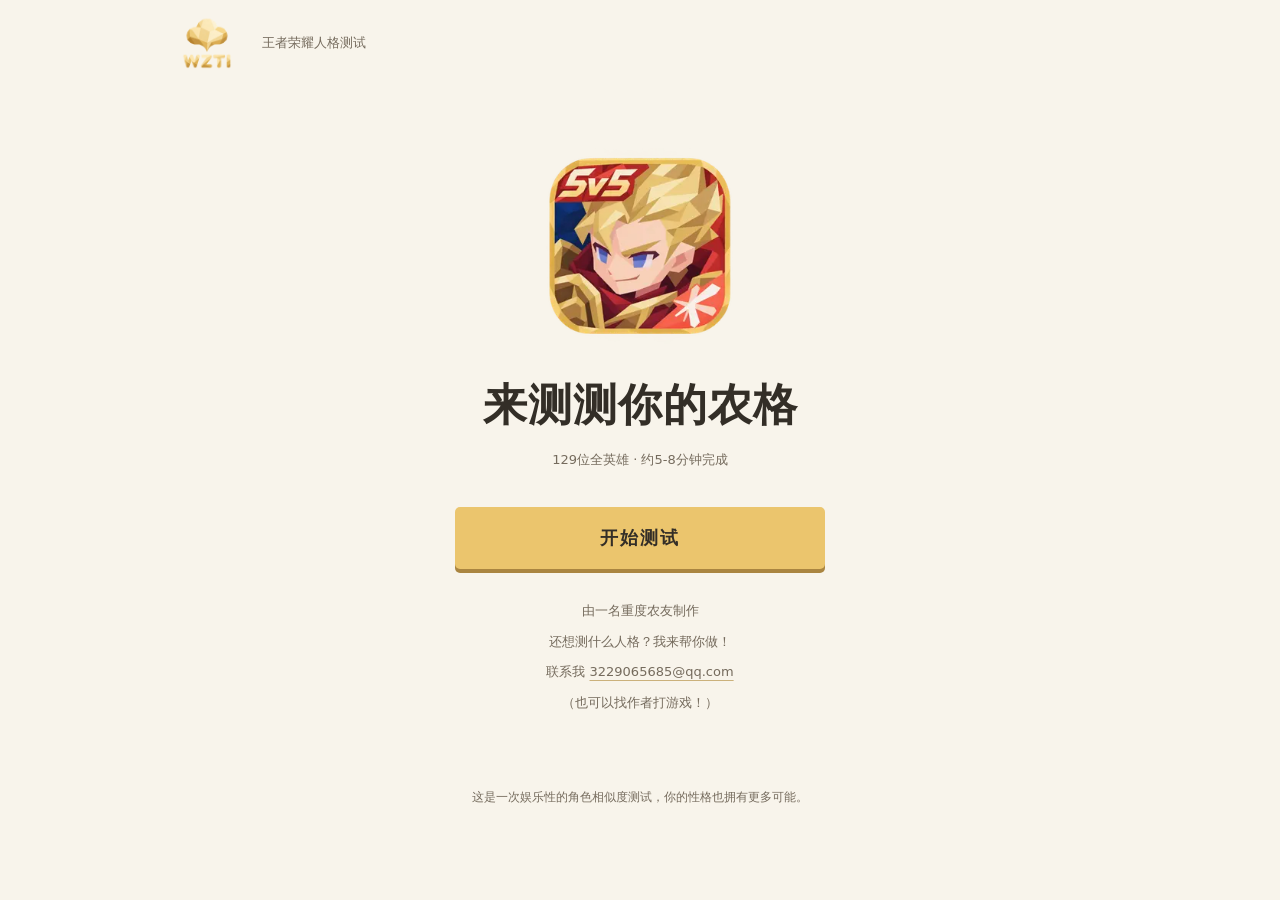
==== commit 7cfca196: "Remove requested homepage, dimension detail and share-card text" ====
--- a/index.html
+++ b/index.html
@@ -118,6 +118,22 @@
 .dialog-content p{font-size:14px;line-height:1.8;color:var(--muted)}.dialog-content label{font-size:13px}.dialog-content textarea{width:100%;padding:12px;box-sizing:border-box;border:1px solid #cbb17b;border-radius:5px;color:var(--ink);background:#fffdf8;font:13px/1.8 system-ui;overflow-wrap:anywhere;resize:vertical}
 .export-image{display:block;width:100%;height:auto;border-radius:5px;border:1px solid #dfd1b2}.download-card{text-decoration:none;margin:20px 0 10px}.dialog-content .hint{font-size:12px}
 @media(max-width:400px){.near-heroes{gap:9px}.near-hero{padding:12px}.chart{gap:8px}button.column small{font-size:11px}.share-actions{gap:10px}}
+
+.near-hero .art-frame{margin:0 0 12px;padding:4px;box-shadow:none;border-radius:6px}
+.near-hero .art-frame:before,.near-hero .art-frame:after{display:none}
+.near-art{width:100%;height:auto;aspect-ratio:3/2;object-fit:contain;display:block}
+.near-hero .image-retry{font-size:10px;padding:4px 6px;bottom:4px;white-space:nowrap}
+html.card-open,body.card-open{overflow:hidden;overscroll-behavior:none}
+html.card-open,body.card-open,.card-dialog{scrollbar-width:none}
+html.card-open::-webkit-scrollbar,body.card-open::-webkit-scrollbar,.card-dialog::-webkit-scrollbar{display:none;width:0}
+.card-dialog[open]{position:fixed;inset:0;margin:auto;width:calc(100% - 32px);max-width:500px;height:88vh;height:88dvh;max-height:850px;box-sizing:border-box;border:1px solid #cbb17b;border-radius:14px;padding:16px;display:flex;flex-direction:column;gap:10px;overflow:hidden;overscroll-behavior:none}
+.card-dialog .dialog-heading{margin:0;flex:none}.card-dialog .dialog-heading h2{font-size:19px}
+.card-dialog .dialog-content{min-height:0;flex:1;display:flex;flex-direction:column;align-items:center;gap:12px;overflow:hidden}
+.card-dialog .save-guide{margin:0;color:var(--ink);font-size:22px;font-weight:700;line-height:1.5;flex:none}
+.export-image-wrap{min-height:0;flex:1;width:100%;display:flex;align-items:center;justify-content:center;overflow:hidden}
+.card-dialog .export-image{width:100%;height:100%;max-height:100%;object-fit:contain;border:0;border-radius:0;-webkit-touch-callout:default;user-select:auto;-webkit-user-select:auto}
+
+.toast{position:fixed;z-index:10000;left:50%;bottom:calc(28px + env(safe-area-inset-bottom));transform:translateX(-50%);max-width:calc(100% - 40px);padding:11px 22px;border:1px solid #b99a5f;border-radius:8px;background:#332e27;color:#fff9eb;box-shadow:0 4px 18px #332e2726;font-size:15px;line-height:1.6;text-align:center;pointer-events:none}
 </style></head><body><header><a href="#" id="brand" aria-label="返回首页"><img data-brand-logo="" alt="WZTI"></a><span>王者荣耀人格测试</span></header><main id="app" aria-live="polite"></main><footer>这是一次娱乐性的角色相似度测试，<br class="mobile">你的性格也拥有更多可能。</footer><script>globalThis.WZTI_CONFIG={"version":"WZTI-content-v9","questions":[{"id":"Q01","block":0,"weight":2,"question":"一段经历结束后，什么最让你觉得值得？","options":{"A":"有人因为我而过得更好。","B":"做了真正由自己决定的事。","C":"完成了难事，看到了自己的进步。","D":"明白了一些以前没想通的东西。"},"optionKeys":{"A":"A","B":"B","C":"C","D":"D"}},{"id":"Q02","block":1,"weight":2,"question":"接到一个不熟悉的任务，你通常先？","options":{"A":"先动手试一次，边做边发现问题。","B":"找个更省力或更灵活的切入点。","C":"观察情况，弄懂它为什么会这样。","D":"列出步骤，弄清怎样才算完成。"},"optionKeys":{"A":"B","B":"C","C":"D","D":"A"}},{"id":"Q03","block":2,"weight":2,"question":"在一群熟悉的人里，你最自然的位置是？","options":{"A":"保留自己的空间，有需要再参与。","B":"帮大家确定安排，把事情组织起来。","C":"主动聊天，让彼此更亲近。","D":"不一定多说，但会照顾具体需要。"},"optionKeys":{"A":"C","B":"D","C":"A","D":"B"}},{"id":"Q04","block":4,"weight":2,"question":"别人的安排碰到了你的底线，你通常会？","options":{"A":"想清对方的目的，找合适时机回应。","B":"当面说明，我不能接受。","C":"先拉开距离，避免继续冲突。","D":"解释自己的想法，尝试达成共识。"},"optionKeys":{"A":"D","B":"A","C":"B","D":"C"}},{"id":"Q05","block":5,"weight":2,"question":"一件事没有人催、也没有奖励时，什么最能让你继续投入？","options":{"A":"它能让我发现规律，或做出新的东西。","B":"它能解决生活中真实存在的问题。","C":"它本身很美，或让我产生特别的感受。","D":"它能让我和重要的人有更多共同经历。"},"optionKeys":{"A":"A","B":"B","C":"C","D":"D"}},{"id":"Q06","block":6,"weight":2,"question":"从一次失败中缓过来后，你更想先？","options":{"A":"再试一次，我不想停在这里。","B":"换一种办法，也许原路并不合适。","C":"和信任的人聊聊，重新找回力量。","D":"找出原因，想清下次怎样改进。"},"optionKeys":{"A":"B","B":"C","C":"D","D":"A"}},{"id":"Q07","block":3,"weight":1,"question":"压力很大时，你最容易出现哪种反应？","options":{"A":"想把事情都抓在手里才安心。","B":"想躲进熟悉的人或舒服的环境里。","C":"把事情压在心里，尽量自己扛。","D":"说话变冲，对质疑特别敏感。"},"optionKeys":{"A":"C","B":"D","C":"A","D":"B"}},{"id":"Q08","block":0,"weight":2,"question":"如果有一个月可以自由安排，你更想？","options":{"A":"陪重要的人完成一个愿望。","B":"离开熟悉的节奏，过一阵随心的生活。","C":"挑战一个能留下成果的目标。","D":"钻研一个一直吸引自己的问题。"},"optionKeys":{"A":"A","B":"B","C":"C","D":"D"}},{"id":"Q09","block":1,"weight":2,"question":"计划突然被打乱，你更接近哪种反应？","options":{"A":"先解决眼前最紧迫的事。","B":"看看能不能顺势换一条路。","C":"先弄清变化的原因，再决定。","D":"重新排好顺序，尽快恢复节奏。"},"optionKeys":{"A":"B","B":"C","C":"D","D":"A"}},{"id":"Q10","block":2,"weight":2,"question":"发现朋友情绪低落，你通常更愿意？","options":{"A":"告诉他我在，但让他决定要不要聊。","B":"和他一起理清问题，确定接下来怎么办。","C":"找他聊聊，陪他把感受说出来。","D":"帮他做点实际的事，等他愿意开口。"},"optionKeys":{"A":"C","B":"D","C":"A","D":"B"}},{"id":"Q11","block":4,"weight":2,"question":"面对一条你认为不合理的规定，你更可能？","options":{"A":"了解制定原因，找到改变它的切入点。","B":"直接提出反对，并说明理由。","C":"尽量避开它，保留自己的空间。","D":"与相关的人商量，争取调整。"},"optionKeys":{"A":"D","B":"A","C":"B","D":"C"}},{"id":"Q12","block":5,"weight":2,"question":"去一个陌生的地方，你最容易被什么吸引？","options":{"A":"新奇的设计，或没见过的知识。","B":"当地人怎样生活，事情怎样运转。","C":"风景、音乐，以及那里独有的氛围。","D":"遇见的人，以及一起留下的故事。"},"optionKeys":{"A":"A","B":"B","C":"C","D":"D"}},{"id":"Q13","block":6,"weight":2,"question":"一个长期目标卡住了，你更接近哪种做法？","options":{"A":"继续练习，先把最难的一步顶过去。","B":"重新考虑目标或路线，允许自己调整。","C":"请熟悉我的人陪我一起理清。","D":"回看整个过程，检查哪里出了问题。"},"optionKeys":{"A":"B","B":"C","C":"D","D":"A"}},{"id":"Q14","block":3,"weight":1,"question":"被重要的人误解后，你最容易？","options":{"A":"反复解释，想让对方接受自己的判断。","B":"先缓和关系，哪怕暂时委屈自己。","C":"先沉默，等自己整理好了再说。","D":"马上辩解，有时语气比本意更重。"},"optionKeys":{"A":"C","B":"D","C":"A","D":"B"}},{"id":"Q15","block":0,"weight":2,"question":"朋友问你为什么坚持，你更可能回答？","options":{"A":"因为有我在意的人和承诺。","B":"因为我不想活成别人规定的样子。","C":"因为我想看看自己到底能做到哪一步。","D":"因为这件事背后的答案或意义吸引我。"},"optionKeys":{"A":"A","B":"B","C":"C","D":"D"}},{"id":"Q16","block":1,"weight":2,"question":"一个问题迟迟解决不了，你更常用哪种办法？","options":{"A":"集中精力，再正面尝试一次。","B":"换个角度，试试原来没考虑的方法。","C":"停下来想想，是不是漏掉了什么。","D":"拆成小步骤，逐项处理。"},"optionKeys":{"A":"B","B":"C","C":"D","D":"A"}},{"id":"Q17","block":2,"weight":2,"question":"合作做事时，你最习惯关注？","options":{"A":"自己的职责是否明确，是否有发挥空间。","B":"整体方向是否清楚，分工是否合适。","C":"大家是否愿意交流，彼此相处舒服吗。","D":"有没有人需要我补位或分担。"},"optionKeys":{"A":"C","B":"D","C":"A","D":"B"}},{"id":"Q18","block":4,"weight":2,"question":"合作中有人误解了你的意思，你会先？","options":{"A":"整理事实，选择更有说服力的方式回应。","B":"马上指出哪里理解错了。","C":"等情绪过去，再决定要不要解释。","D":"问清对方怎么想，再表达自己的意思。"},"optionKeys":{"A":"D","B":"A","C":"B","D":"C"}},{"id":"Q19","block":5,"weight":2,"question":"如果要做一份送给自己的纪念，你更想留下？","options":{"A":"自己的想法、作品，或学会的新本领。","B":"真正派得上用场、能长期使用的东西。","C":"能保存某种心情的照片、文字或音乐。","D":"和重要的人有关的信件、礼物或回忆。"},"optionKeys":{"A":"A","B":"B","C":"C","D":"D"}},{"id":"Q20","block":6,"weight":2,"question":"遇到困难时，哪句话最能鼓励你？","options":{"A":"再坚持一下，你还能走得更远。","B":"路不止一条，换个方向也可以。","C":"你不用一个人面对，我会陪着你。","D":"弄清问题，就离答案更近一步。"},"optionKeys":{"A":"B","B":"C","C":"D","D":"A"}},{"id":"Q21","block":3,"weight":1,"question":"连续受挫时，你最需要提醒自己什么？","options":{"A":"有些事不在自己的掌控之中。","B":"先面对眼前的事，别一直躲着。","C":"需要帮助时，可以开口。","D":"先缓一缓，不必急着反击。"},"optionKeys":{"A":"C","B":"D","C":"A","D":"B"}},{"id":"Q22","block":0,"weight":2,"question":"四种评价里，你最希望被这样理解？","options":{"A":"你是一个值得信赖、会照顾人的人。","B":"你很有自己的想法，也敢选择自己的路。","C":"你有实力，能把想做的事做成。","D":"你看得细，也想得深。"},"optionKeys":{"A":"A","B":"B","C":"C","D":"D"}},{"id":"Q23","block":1,"weight":2,"question":"你更喜欢怎样开始一场旅行？","options":{"A":"有个目的地就出发，到了再说。","B":"准备几个选择，途中随时调整。","C":"先了解那里，挑一个真正感兴趣的去处。","D":"先确定路线、时间和重要安排。"},"optionKeys":{"A":"B","B":"C","C":"D","D":"A"}},{"id":"Q24","block":2,"weight":2,"question":"面对重要的人，你更常怎样表达在意？","options":{"A":"尊重对方的选择，也保留彼此的边界。","B":"替双方考虑未来，让共同的事情更有着落。","C":"直接说出来，也主动创造相处的机会。","D":"记住小事，在需要的时候出现。"},"optionKeys":{"A":"C","B":"D","C":"A","D":"B"}},{"id":"Q25","block":4,"weight":2,"question":"你更能接受哪种处理分歧的方式？","options":{"A":"先不急着表态，把前因后果弄清楚。","B":"意见摆出来，即使当时有点不愉快。","C":"各退一步，给彼此留些空间。","D":"多谈一会儿，找到双方能接受的办法。"},"optionKeys":{"A":"D","B":"A","C":"B","D":"C"}},{"id":"Q26","block":5,"weight":2,"question":"别人讲述一段经历时，你最想追问？","options":{"A":"你发现了什么，有没有新的想法？","B":"后来怎么解决，哪些办法最管用？","C":"那个瞬间给你什么感受？","D":"谁陪着你，你们之间发生了什么？"},"optionKeys":{"A":"A","B":"B","C":"C","D":"D"}},{"id":"Q27","block":6,"weight":2,"question":"经历挫折后，你最希望获得什么？","options":{"A":"再次挑战的机会，证明这次不是终点。","B":"重新选择的空间，不必困在原来的路上。","C":"被理解和支持，让自己重新安定下来。","D":"更清楚的判断，知道以后如何避免。"},"optionKeys":{"A":"B","B":"C","C":"D","D":"A"}},{"id":"Q28","block":3,"weight":1,"question":"回头看自己的盲点，哪一种最像你？","options":{"A":"太想把事情做好，容易要求别人按自己的方式来。","B":"怕难受或失去关系，有时会拖延、退让或依赖。","C":"嘴上说没事，心里却承受了很多。","D":"一着急就硬碰硬，之后才后悔。"},"optionKeys":{"A":"C","B":"D","C":"A","D":"B"}}],"heroes":[{"hero":"阿古朵","keys":"ACAABDD","tieText":"我更接近：自然亲和、天真、重伙伴；但也容易：怕孤独，容易轻信。"},{"hero":"阿轲","keys":"BBCAABB","tieText":"我更接近：独立、果断、边界鲜明；但也容易：防备心强，不轻易求助。"},{"hero":"艾琳","keys":"BCADBCC","tieText":"我更接近：自由好奇、审美敏锐，愿意欣赏不同生命与季节的美好；但也容易：排斥束缚，容易追随当下兴趣，对重复任务与长期计划耐心不足。"},{"hero":"安琪拉","keys":"DCADCAA","tieText":"我更接近：好奇、活泼、渴望知识；但也容易：急于证明自己。"},{"hero":"敖隐","keys":"BBCAAAB","tieText":"我更接近：孤傲坚韧、重视尊严与传承，不愿为了被接纳而放弃原则；但也容易：容易把退让等同于屈服，独自承受压力，不愿向人求助。"},{"hero":"白起","keys":"AABABDD","tieText":"我更接近：隐忍、忠诚、自我牺牲；但也容易：压抑需求，自我价值感低。"},{"hero":"百里守约","keys":"AABACAD","tieText":"我更接近：细致、可靠、照料他人；但也容易：过度担责，不愿示弱。"},{"hero":"百里玄策","keys":"CBABADD","tieText":"我更接近：敏感、张扬、渴望联结；但也容易：以挑衅掩饰不安。"},{"hero":"扁鹊","keys":"DDCCDAA","tieText":"我更接近：冷静、研究欲强、疏离；但也容易：容易把人当成研究对象。"},{"hero":"不知火舞","keys":"CBABABB","tieText":"我更接近：自信、热烈、技艺自豪；但也容易：容易逞强。"},{"hero":"蔡文姬","keys":"ACADBDD","tieText":"我更接近：亲近他人、乐观、寻求陪伴；但也容易：依赖安全感。"},{"hero":"苍","keys":"BBBBABB","tieText":"我更接近：野性、自由、伙伴忠诚；但也容易：不服管束。"},{"hero":"曹操","keys":"CADCDBA","tieText":"我更接近：野心、务实、掌控欲；但也容易：目的压过感受。"},{"hero":"嫦娥","keys":"ADDDBCD","tieText":"我更接近：安静、敏感、情感内敛；但也容易：孤独时容易退缩。"},{"hero":"程咬金","keys":"BCADCBD","tieText":"我更接近：乐观、豪爽、生命力强；但也容易：用玩笑回避脆弱。"},{"hero":"蚩奼","keys":"CBABAAA","tieText":"我更接近：自信倔强、热爱创造，面对无人做到的事反而更想挑战；但也容易：容易执着于证明自己，对失败和质疑反应强烈，忽略现实限制。"},{"hero":"达摩","keys":"DACAAAA","tieText":"我更接近：自省、坚毅、追寻意义；但也容易：容易自我苛责。"},{"hero":"妲己","keys":"DDADCDD","tieText":"我更接近：亲近、好奇、渴望理解情感；但也容易：容易迎合他人。"},{"hero":"大乔","keys":"ADBDBDD","tieText":"我更接近：温柔、沉静、牵挂他人；但也容易：习惯等待与隐忍。"},{"hero":"大司命","keys":"AACADBA","tieText":"我更接近：冷静、职责感、敬畏生命；但也容易：情感表达疏离。"},{"hero":"大禹","keys":"AADACBA","tieText":"我更接近：沉稳务实、耐心坚韧，重视长远建设与群体安定；但也容易：容易把公共责任全部揽在身上，忽略自身需要，对他人的节奏要求过高。"},{"hero":"狄仁杰","keys":"DADCDBA","tieText":"我更接近：理性、公正、注重证据；但也容易：显得严厉，难容含糊。"},{"hero":"典韦","keys":"ABBBADD","tieText":"我更接近：忠诚、克制、保护欲；但也容易：情绪压抑后爆发。"},{"hero":"貂蝉","keys":"ADBDBCD","tieText":"我更接近：优雅、敏感、情感执着；但也容易：容易为关系消耗自己。"},{"hero":"东皇太一","keys":"CDDCDAB","tieText":"我更接近：神秘、自负、追求超越；但也容易：忽略个体代价。"},{"hero":"盾山","keys":"AABABBD","tieText":"我更接近：朴实、安静、以行动守护；但也容易：不善语言表达。"},{"hero":"朵莉亚","keys":"ACADCDD","tieText":"我更接近：善良、好奇、重视约定；但也容易：容易理想化关系。"},{"hero":"暃","keys":"BCBADCC","tieText":"我更接近：洒脱、机敏、隐藏担当；但也容易：用轻松掩饰压力。"},{"hero":"干将莫邪","keys":"AABDBCD","tieText":"我更接近：专注、执着、伴侣联结；但也容易：封闭在二人世界。"},{"hero":"高渐离","keys":"BBABACB","tieText":"我更接近：热烈、独立、艺术表达；但也容易：情绪强烈，不愿妥协。"},{"hero":"戈娅","keys":"BBBCABB","tieText":"我更接近：果断、自由、护短；但也容易：对抗性强。"},{"hero":"公孙离","keys":"AABACCD","tieText":"我更接近：温柔、坚韧、理想主义；但也容易：容易隐藏疲惫。"},{"hero":"宫本武藏","keys":"CABAAAB","tieText":"我更接近：专注坚毅、技艺自信，外表洒脱，内心重视承诺与牵挂；但也容易：容易把价值寄托于实力与履约，面对失去时执着，不善于表达脆弱。"},{"hero":"关羽","keys":"AABAABA","tieText":"我更接近：重义守诺、沉稳自律，责任感强，在意同伴与家人的安全；但也容易：容易因原则与承诺过度承担，对不同立场缺少弹性。"},{"hero":"鬼谷子","keys":"DDCADAA","tieText":"我更接近：求知、宏观思考、探索；但也容易：与日常情感疏离。"},{"hero":"海诺","keys":"BACADAA","tieText":"我更接近：冷静克制、独立坚定，注重观察与判断，拒绝被既定命运限制；但也容易：容易以疏离掩饰关心，倾向独自承担，难以让他人参与自己的决定。"},{"hero":"海月","keys":"CDBDDCB","tieText":"我更接近：孤独、执念、献身理想；但也容易：对单一目标过度依附。"},{"hero":"韩信","keys":"CCDCDAC","tieText":"我更接近：自信、谋略、逆境求胜；但也容易：冒险与自负。"},{"hero":"后羿","keys":"CBCCABB","tieText":"我更接近：自信、目标感、追求力量；但也容易：忽略代价。"},{"hero":"花木兰","keys":"ABDAABD","tieText":"我更接近：担当、果断、团队领导；但也容易：过度坚强。"},{"hero":"黄忠","keys":"CABAABB","tieText":"我更接近：老练坚韧、不服老，愿意长期投入，以行动证明自己的价值；但也容易：容易把退让看成服输，坚持熟悉的方式，对变化反应偏慢。"},{"hero":"姬小满","keys":"BCCDCBC","tieText":"我更接近：灵活、自在、机智；但也容易：回避沉重责任。"},{"hero":"伽罗","keys":"DABABCA","tieText":"我更接近：沉静、求知、守护文化；但也容易：承担过多失落。"},{"hero":"姜子牙","keys":"DADCDAA","tieText":"我更接近：长远规划、使命感、引导；但也容易：容易替他人决定。"},{"hero":"金蝉","keys":"AABACDD","tieText":"我更接近：慈悲、坚定、平等关怀；但也容易：忽略自身需要。"},{"hero":"镜","keys":"CACAAAA","tieText":"我更接近：自律、精确、坚韧；但也容易：严苛，不善示弱。"},{"hero":"橘右京","keys":"ADBABCD","tieText":"我更接近：内敛、重情、守诺；但也容易：沉浸遗憾。"},{"hero":"铠","keys":"AABABAA","tieText":"我更接近：克制、责任、自我抗争；但也容易：封闭与自责。"},{"hero":"空空儿","keys":"BCACDAD","tieText":"我更接近：机敏、戏法感、灵活；但也容易：真实需求藏在表演后。"},{"hero":"狂铁","keys":"ABBAABB","tieText":"我更接近：勇敢、正义、抗争；但也容易：习惯硬扛。"},{"hero":"莱西奥","keys":"ABBACBD","tieText":"我更接近：务实、担当、平民英雄感；但也容易：低估自己。"},{"hero":"兰陵王","keys":"CACADAB","tieText":"我更接近：隐忍、独行、目标坚定；但也容易：不信任他人。"},{"hero":"澜","keys":"ADBABBD","tieText":"我更接近：寡言、敏锐、外冷内护；但也容易：以疏离保护自己。"},{"hero":"老夫子","keys":"DCDCCAA","tieText":"我更接近：重教育、幽默、原则明确；但也容易：好为人师。"},{"hero":"李白","keys":"BCABACC","tieText":"我更接近：浪漫、自由、自信；但也容易：不喜约束。"},{"hero":"李信","keys":"AACADAA","tieText":"我更接近：使命、坚忍、内在矛盾；但也容易：自我拉扯。"},{"hero":"李元芳","keys":"DCAADBA","tieText":"我更接近：敏锐细致、好奇负责，善于捕捉小线索，也有活泼的生活趣味；但也容易：容易关注过多细节和他人的反应，在责任与好奇心之间耗费精力。"},{"hero":"廉颇","keys":"ABDBABB","tieText":"我更接近：豪爽、勇敢、重集体；但也容易：容易硬碰硬。"},{"hero":"刘邦","keys":"CCDCDBC","tieText":"我更接近：务实、圆融、资源整合；但也容易：关系容易工具化。"},{"hero":"刘备","keys":"ACDDCDD","tieText":"我更接近：重情、担当、团结；但也容易：不易拒绝关系责任。"},{"hero":"刘禅","keys":"CBADAAD","tieText":"我更接近：活泼、自信、想获认可；但也容易：逞强，依赖熟悉的人。"},{"hero":"卢雅那","keys":"CBDCAAB","tieText":"我更接近：强势独立、重视尊严与归属，有野心，也有为族群争取生存位置的决心；但也容易：容易把安全感寄托于控制与力量，受侵犯时可能用对抗替代沟通。"},{"hero":"鲁班大师","keys":"DADCCAA","tieText":"我更接近：理性、创造、师长责任；但也容易：忽略情感表达。"},{"hero":"鲁班七号","keys":"DCADBAD","tieText":"我更接近：好奇、幽默、渴望认可；但也容易：敏感，容易自卑。"},{"hero":"露娜","keys":"ADBABCB","tieText":"我更接近：冷静、重情、自我约束；但也容易：牵挂与孤独。"},{"hero":"吕布","keys":"CBADACD","tieText":"我更接近：骄傲、热烈、渴望被爱；但也容易：容易被情感与荣誉裹挟。"},{"hero":"马超","keys":"AACABAB","tieText":"我更接近：坚韧、清醒、重故土；但也容易：困于失去。"},{"hero":"马可波罗","keys":"BCCCCAC","tieText":"我更接近：好奇、独立、冒险；但也容易：可能低估风险。"},{"hero":"蒙恬","keys":"AADCABA","tieText":"我更接近：纪律、责任、长期守护；但也容易：表达僵硬，要求高。"},{"hero":"蒙犽","keys":"CBABAAB","tieText":"我更接近：热烈、叛逆、创造性；但也容易：冲动，抗拒管束。"},{"hero":"梦奇","keys":"ADADBCD","tieText":"我更接近：温和、想象力、陪伴；但也容易：容易逃入舒适区。"},{"hero":"米莱狄","keys":"CADCDAB","tieText":"我更接近：理性、野心、秩序；但也容易：控制欲强。"},{"hero":"芈月","keys":"CCDCDCD","tieText":"我更接近：自信、享乐、追求永恒；但也容易：占有欲。"},{"hero":"明世隐","keys":"CDDCDDC","tieText":"我更接近：洞察、布局、隐秘；但也容易：操控关系。"},{"hero":"墨子","keys":"DACCCAA","tieText":"我更接近：重视理性、公平与创造，愿意用技术和行动实现理念；但也容易：容易把复杂的人情简化为道理，对非理性需求缺少耐心。"},{"hero":"哪吒","keys":"BBCBABC","tieText":"我更接近：反叛、勇敢、直接；但也容易：冲动，讨厌被定义。"},{"hero":"娜可露露","keys":"ACBACDD","tieText":"我更接近：温柔、自然关怀、责任；但也容易：容易自我牺牲。"},{"hero":"牛魔","keys":"ABDBABD","tieText":"我更接近：豪爽、护短、伙伴感；但也容易：冲动，容易包揽。"},{"hero":"女娲","keys":"DADCDAB","tieText":"我更接近：宏观、理性、创造秩序；但也容易：与个体情感距离远。"},{"hero":"盘古","keys":"BBDAAAC","tieText":"我更接近：勇于开拓、追求自由与公义，不愿让保护变成限制成长的牢笼；但也容易：容易以强硬方式打破局面，低估改变的代价，也容易把牺牲自己当作唯一答案。"},{"hero":"裴擒虎","keys":"ABABABD","tieText":"我更接近：直率、忠义、行动力；但也容易：不善委婉。"},{"hero":"桑启","keys":"ADADCDD","tieText":"我更接近：温暖、好奇、善于倾听；但也容易：容易承担他人情绪。"},{"hero":"上官婉儿","keys":"DDCADCA","tieText":"我更接近：内敛、才情、追寻真相；但也容易：过度克制。"},{"hero":"少司缘","keys":"ACACCDD","tieText":"我更接近：热心、机灵、联结他人；但也容易：过度介入关系。"},{"hero":"沈梦溪","keys":"CCABAAC","tieText":"我更接近：活泼、创造、想被认可；但也容易：急躁，爱证明自己。"},{"hero":"司空震","keys":"ABDCAAB","tieText":"我更接近：果断、改革、力量信念；但也容易：手段强硬。"},{"hero":"司马懿","keys":"CACCDAA","tieText":"我更接近：冷静、隐忍、谋略；但也容易：不信任，控制信息。"},{"hero":"苏烈","keys":"AABACBD","tieText":"我更接近：温厚、坚毅、守护；但也容易：容易牺牲个人生活。"},{"hero":"孙膑","keys":"AAADCAD","tieText":"我更接近：温柔、细致、协作；但也容易：缺乏自信。"},{"hero":"孙策","keys":"ABABACD","tieText":"我更接近：热烈、勇敢、重情；但也容易：冲动，承担过量。"},{"hero":"孙权","keys":"AADCDBD","tieText":"我更接近：审慎机敏、善于统筹，偏好谋定后动，重视家人与共同基业；但也容易：容易考虑过多、隐藏真实意图，让同伴感到距离，难以放下戒心。"},{"hero":"孙尚香","keys":"CBCBABB","tieText":"我更接近：自主、自信、行动派；但也容易：好胜，缺少耐心。"},{"hero":"孙悟空","keys":"BBBBABD","tieText":"我更接近：反叛、自由、重义；但也容易：不愿示弱。"},{"hero":"太乙真人","keys":"ACADBBD","tieText":"我更接近：幽默、执着、伙伴依恋；但也容易：容易依赖外在目标。"},{"hero":"王维","keys":"DDDDBCA","tieText":"我更接近：沉静敏锐、审美细腻，善于观察与沉思，在喧嚣中寻找精神上的安顿；但也容易：容易把情绪收进独处与审美之中，面对现实冲突时退缩，不愿直接表达需求。"},{"hero":"王昭君","keys":"AABDBDD","tieText":"我更接近：温柔、坚韧、顾全大局；但也容易：压抑个人愿望。"},{"hero":"武则天","keys":"CADCDBC","tieText":"我更接近：自信、统筹、权威；但也容易：不愿失去掌控。"},{"hero":"西施","keys":"BCADCCD","tieText":"我更接近：灵动、乐观、随机应变；但也容易：用轻松掩饰担忧。"},{"hero":"夏侯惇","keys":"BBABABB","tieText":"我更接近：豪爽、勇猛、坦率；但也容易：轻视细节与风险。"},{"hero":"夏洛特","keys":"CACAACA","tieText":"我更接近：自律、优雅、荣誉感；但也容易：要求过高。"},{"hero":"项羽","keys":"CBDBACD","tieText":"我更接近：重情、骄傲、勇猛；但也容易：难以接受失败。"},{"hero":"小乔","keys":"ACADCCD","tieText":"我更接近：乐观、浪漫、愿意表达；但也容易：理想化关系。"},{"hero":"雅典娜","keys":"AABAABD","tieText":"我更接近：正直、自律、使命；但也容易：过度奉献。"},{"hero":"亚连","keys":"ACADCBD","tieText":"我更接近：坦率温暖、乐观重情，相信简单的善意，愿意陪伴值得信任的人；但也容易：容易过度信任，对复杂意图判断不足，可能用乐观掩盖尚未处理的困惑。"},{"hero":"亚瑟","keys":"ABDCABA","tieText":"我更接近：正直、责任、守序；但也容易：不善变通。"},{"hero":"杨戬","keys":"BACAABA","tieText":"我更接近：正义、独立、有边界；但也容易：过度独行。"},{"hero":"杨玉环","keys":"DDCABCD","tieText":"我更接近：细腻、沉静、寻找情感；但也容易：疏离，难表达需求。"},{"hero":"瑶","keys":"BCADBDD","tieText":"我更接近：灵动、亲近自然、依恋；但也容易：逃避直接冲突。"},{"hero":"曜","keys":"CBABAAC","tieText":"我更接近：热情、自信、渴望认可；但也容易：话多，容易逞强。"},{"hero":"弈星","keys":"DACADAA","tieText":"我更接近：沉静、专注、善于布局；但也容易：把情绪藏进理性。"},{"hero":"嬴政","keys":"CADCAAB","tieText":"我更接近：自信、野心、统御；但也容易：傲慢，难接纳异议。"},{"hero":"影","keys":"BBCBACB","tieText":"我更接近：张扬锐利、抗拒被支配，对虚伪秩序抱有强烈质疑，用戏谑掩饰伤痛；但也容易：容易把受伤转化为敌意，把破坏当作夺回主动权，对善意也保持防备。"},{"hero":"虞姬","keys":"AABDBCB","tieText":"我更接近：温柔、坚韧、重情；但也容易：容易围绕关系定义自己。"},{"hero":"元歌","keys":"DDCABCA","tieText":"我更接近：敏感、精细、间接表达；但也容易：害怕直接暴露自己。"},{"hero":"元流之子","keys":"DCCDCAC","tieText":"我更接近：好奇开放、愿意学习，重视选择与成长，借经历逐渐确认自己是谁；但也容易：方向过多时容易摇摆，容易通过外界反馈判断自己，尚需建立稳定的内在标准。"},{"hero":"云缨","keys":"ABABABA","tieText":"我更接近：热情、正义、主动担当；但也容易：冲动，表现欲。"},{"hero":"云中君","keys":"BDBABCD","tieText":"我更接近：自由、专注、深情；但也容易：与人群保持距离。"},{"hero":"张飞","keys":"ABDBADB","tieText":"我更接近：直率重义、勇于保护同伴，情感浓烈，外在强硬；但也容易：容易因愤怒失去分寸，用强势代替细腻沟通，忽略他人的承受能力。"},{"hero":"张良","keys":"DACCDAA","tieText":"我更接近：理性、求知、秩序；但也容易：不擅社交。"},{"hero":"赵怀真","keys":"ADCACAA","tieText":"我更接近：平和、自省、温柔坚定；但也容易：容易独自承受。"},{"hero":"赵云","keys":"ABBAABA","tieText":"我更接近：可靠、果断、责任；但也容易：忽略个人需求。"},{"hero":"甄姬","keys":"ADADBDD","tieText":"我更接近：敏感、温柔、渴望理解；但也容易：容易陷入自我怀疑。"},{"hero":"钟馗","keys":"AADCAAA","tieText":"我更接近：严肃、秩序、职责；但也容易：判断偏刚硬。"},{"hero":"钟无艳","keys":"CBCBABC","tieText":"我更接近：务实、豪爽、独立；但也容易：表达直接，容易压迫。"},{"hero":"周瑜","keys":"CADCDAA","tieText":"我更接近：自信、谋略、重情；但也容易：完美主义，竞争心强。"},{"hero":"诸葛亮","keys":"DACCDAC","tieText":"我更接近：理性、自信、预判；但也容易：容易显得傲慢。"},{"hero":"猪八戒","keys":"BCDDBBD","tieText":"我更接近：乐观、随和、重生活；但也容易：拖延，贪舒适。"},{"hero":"庄周","keys":"DDDDBCC","tieText":"我更接近：自在、包容、想象；但也容易：回避现实冲突。"},{"hero":"心魔六耳","keys":"BBCBABB","tieText":"我更接近：桀骜坚定、自我意识强烈，不甘成为他人的替身，敢于质疑强加的秩序，追寻真实的自我与自由；但也容易：容易把愤怒当作力量，把约束视为否定；受伤时倾向激烈对抗，可能在证明自己的过程中伤及关系与自身。"}],"results":[{"英雄展示图":"Images/Outputs_Images/阿古朵.png","英雄名称":"阿古朵","人格标题":"山林里的伙伴守护者","英雄台词":"没人能在阿古朵的眼皮底下偷走熊崽崽。","性格描述":"你把熟悉的人当作自己的小小家园，开心要一起分享，危险也要一起面对。你身上鲜明的倾向是自然亲和、天真、重伙伴。你也可以给自己留一个提醒：怕孤独，容易轻信。让自己的需要被看见，也给相处和选择多留一点余地。","性格盲点":"怕孤独，容易轻信。","英雄人格与盲点":"人格：自然亲和、天真、重伙伴。盲点：怕孤独，容易轻信。","性格维度百分比":{"守护力":92,"自主性":58,"行动力":42,"谋略感":58,"亲和力":75,"创造力":67,"感受力":92,"韧性":67},"最佳匹配英雄":{"英雄名称":"桑启","英雄展示图":"Images/Outputs_Images/桑启.png","匹配标题":"与你互补的英雄搭档","匹配理由":"合拍在哪里：你倾向于主动表达和联结，桑启更偏向主动表达和联结。你们都重视珍惜承诺和重要的人，可以从共同在意的事开始建立默契。\n容易摩擦在哪里：遇到分歧，你更倾向于先给彼此一点空间，而桑启更倾向于通过沟通寻找双方能接受的办法。处理时机不同，可能让一方觉得被催促，另一方觉得没有得到回应。\n相处小建议：阿古朵这一面可以尝试：希望得到回应时直接提出一个具体问题；也给桑启留出机会，希望得到回应时直接提出一个具体问题。遇到分歧，先确定是在讨论事情本身，还是需要对方理解自己的感受。","合拍在哪里":"你倾向于主动表达和联结，桑启更偏向主动表达和联结。你们都重视珍惜承诺和重要的人，可以从共同在意的事开始建立默契。","容易摩擦在哪里":"遇到分歧，你更倾向于先给彼此一点空间，而桑启更倾向于通过沟通寻找双方能接受的办法。处理时机不同，可能让一方觉得被催促，另一方觉得没有得到回应。","相处小建议":"阿古朵这一面可以尝试：希望得到回应时直接提出一个具体问题；也给桑启留出机会，希望得到回应时直接提出一个具体问题。遇到分歧，先确定是在讨论事情本身，还是需要对方理解自己的感受。"},"分享关键词":["珍惜承诺和重要的人","主动表达和联结","先给彼此一点空间"]},{"英雄展示图":"Images/Outputs_Images/阿轲.png","英雄名称":"阿轲","人格标题":"边界清晰的独行者","英雄台词":"不是你记忆中的荆轲，但致命的程度没两样。","性格描述":"你不习惯轻易交出信任，更愿意让干净利落的行动替自己说话。你身上鲜明的倾向是独立、果断、边界鲜明。你也可以给自己留一个提醒：防备心强，不轻易求助。让自己的需要被看见，也给相处和选择多留一点余地。","性格盲点":"防备心强，不轻易求助。","英雄人格与盲点":"人格：独立、果断、边界鲜明。盲点：防备心强，不轻易求助。","性格维度百分比":{"守护力":42,"自主性":100,"行动力":100,"谋略感":42,"亲和力":42,"创造力":58,"感受力":42,"韧性":83},"最佳匹配英雄":{"英雄名称":"赵云","英雄展示图":"Images/Outputs_Images/赵云.png","匹配标题":"与你互补的英雄搭档","匹配理由":"合拍在哪里：你倾向于尊重独处与边界，赵云更偏向默默照顾具体需要。你在意保留自主选择，对方在意珍惜承诺和重要的人；先说明各自的出发点，能让不同长处形成配合。\n容易摩擦在哪里：你们都习惯把分歧直接说清楚，一旦双方都坚持自己的节奏，分歧可能迟迟没有推进。\n相处小建议：阿轲这一面可以尝试：需要独处时先说明，并约好下次联系的时间；也给赵云留出机会，主动说清自己已经做了什么、还需要什么支持。遇到分歧，先确定是在讨论事情本身，还是需要对方理解自己的感受。","合拍在哪里":"你倾向于尊重独处与边界，赵云更偏向默默照顾具体需要。你在意保留自主选择，对方在意珍惜承诺和重要的人；先说明各自的出发点，能让不同长处形成配合。","容易摩擦在哪里":"你们都习惯把分歧直接说清楚，一旦双方都坚持自己的节奏，分歧可能迟迟没有推进。","相处小建议":"阿轲这一面可以尝试：需要独处时先说明，并约好下次联系的时间；也给赵云留出机会，主动说清自己已经做了什么、还需要什么支持。遇到分歧，先确定是在讨论事情本身，还是需要对方理解自己的感受。"},"分享关键词":["保留自主选择","尊重独处与边界","把分歧直接说清楚"]},{"英雄展示图":"Images/Outputs_Images/艾琳.png","英雄名称":"艾琳","人格标题":"追随旋律的自由灵魂","英雄台词":"人生四季，各有其景。花叶之间，别有洞天。","性格描述":"你总能发现生活里被忽略的美，也愿意为一份好奇离开熟悉的地方。你身上鲜明的倾向是自由好奇、审美敏锐，愿意欣赏不同生命与季节的美好。你也可以给自己留一个提醒：排斥束缚，容易追随当下兴趣，对重复任务与长期计划耐心不足。让自己的需要被看见，也给相处和选择多留一点余地。","性格盲点":"排斥束缚，容易追随当下兴趣，对重复任务与长期计划耐心不足。","英雄人格与盲点":"人格：自由好奇、审美敏锐，愿意欣赏不同生命与季节的美好。盲点：排斥束缚，容易追随当下兴趣，对重复任务与长期计划耐心不足。","性格维度百分比":{"守护力":42,"自主性":75,"行动力":58,"谋略感":58,"亲和力":67,"创造力":83,"感受力":83,"韧性":75},"最佳匹配英雄":{"英雄名称":"李白","英雄展示图":"Images/Outputs_Images/李白.png","匹配标题":"与你互补的英雄搭档","匹配理由":"合拍在哪里：你倾向于主动表达和联结，李白更偏向主动表达和联结。你们都重视保留自主选择，可以从共同在意的事开始建立默契。\n容易摩擦在哪里：遇到分歧，你更倾向于先给彼此一点空间，而李白更倾向于把分歧直接说清楚。处理时机不同，可能让一方觉得被催促，另一方觉得没有得到回应。\n相处小建议：艾琳这一面可以尝试：希望得到回应时直接提出一个具体问题；也给李白留出机会，希望得到回应时直接提出一个具体问题。遇到分歧，先确定是在讨论事情本身，还是需要对方理解自己的感受。","合拍在哪里":"你倾向于主动表达和联结，李白更偏向主动表达和联结。你们都重视保留自主选择，可以从共同在意的事开始建立默契。","容易摩擦在哪里":"遇到分歧，你更倾向于先给彼此一点空间，而李白更倾向于把分歧直接说清楚。处理时机不同，可能让一方觉得被催促，另一方觉得没有得到回应。","相处小建议":"艾琳这一面可以尝试：希望得到回应时直接提出一个具体问题；也给李白留出机会，希望得到回应时直接提出一个具体问题。遇到分歧，先确定是在讨论事情本身，还是需要对方理解自己的感受。"},"分享关键词":["保留自主选择","主动表达和联结","先给彼此一点空间"]},{"英雄展示图":"Images/Outputs_Images/安琪拉.png","英雄名称":"安琪拉","人格标题":"好奇心点火的探索者","英雄台词":"知识就是力量。","性格描述":"你对新鲜知识有天然的热情，越是没弄明白的事情，越能点燃你的兴趣。你身上鲜明的倾向是好奇、活泼、渴望知识。你也可以给自己留一个提醒：急于证明自己。让自己的需要被看见，也给相处和选择多留一点余地。","性格盲点":"急于证明自己。","英雄人格与盲点":"人格：好奇、活泼、渴望知识。盲点：急于证明自己。","性格维度百分比":{"守护力":58,"自主性":58,"行动力":67,"谋略感":67,"亲和力":83,"创造力":100,"感受力":83,"韧性":83},"最佳匹配英雄":{"英雄名称":"鲁班大师","英雄展示图":"Images/Outputs_Images/鲁班大师.png","匹配标题":"与你互补的英雄搭档","匹配理由":"合拍在哪里：你倾向于主动表达和联结，鲁班大师更偏向安排分工和共同目标。你们都重视追问事情背后的意义，可以从共同在意的事开始建立默契。\n容易摩擦在哪里：你们都习惯通过沟通寻找双方能接受的办法，一旦双方都坚持自己的节奏，分歧可能迟迟没有推进。\n相处小建议：安琪拉这一面可以尝试：希望得到回应时直接提出一个具体问题；也给鲁班大师留出机会，提出安排前先问对方是否愿意接受这个分工。遇到分歧，先确定是在讨论事情本身，还是需要对方理解自己的感受。","合拍在哪里":"你倾向于主动表达和联结，鲁班大师更偏向安排分工和共同目标。你们都重视追问事情背后的意义，可以从共同在意的事开始建立默契。","容易摩擦在哪里":"你们都习惯通过沟通寻找双方能接受的办法，一旦双方都坚持自己的节奏，分歧可能迟迟没有推进。","相处小建议":"安琪拉这一面可以尝试：希望得到回应时直接提出一个具体问题；也给鲁班大师留出机会，提出安排前先问对方是否愿意接受这个分工。遇到分歧，先确定是在讨论事情本身，还是需要对方理解自己的感受。"},"分享关键词":["追问事情背后的意义","主动表达和联结","通过沟通寻找双方能接受的办法"]},{"英雄展示图":"Images/Outputs_Images/敖隐.png","英雄名称":"敖隐","人格标题":"不肯折弯的孤傲之骨","英雄台词":"像我们这样的龙，许是天生刚骨，便是寸寸折断，也不俯就屈弯。","性格描述":"你可以接受辛苦，却很难接受为了被喜欢而放弃自己的尊严。你身上鲜明的倾向是孤傲坚韧、重视尊严与传承，不愿为了被接纳而放弃原则。你也可以给自己留一个提醒：容易把退让等同于屈服，独自承受压力，不愿向人求助。让自己的需要被看见，也给相处和选择多留一点余地。","性格盲点":"容易把退让等同于屈服，独自承受压力，不愿向人求助。","英雄人格与盲点":"人格：孤傲坚韧、重视尊严与传承，不愿为了被接纳而放弃原则。盲点：容易把退让等同于屈服，独自承受压力，不愿向人求助。","性格维度百分比":{"守护力":33,"自主性":100,"行动力":100,"谋略感":42,"亲和力":42,"创造力":83,"感受力":50,"韧性":83},"最佳匹配英雄":{"英雄名称":"苏烈","英雄展示图":"Images/Outputs_Images/苏烈.png","匹配标题":"与你互补的英雄搭档","匹配理由":"合拍在哪里：你倾向于尊重独处与边界，苏烈更偏向默默照顾具体需要。你在意保留自主选择，对方在意珍惜承诺和重要的人；先说明各自的出发点，能让不同长处形成配合。\n容易摩擦在哪里：遇到分歧，你更倾向于把分歧直接说清楚，而苏烈更倾向于通过沟通寻找双方能接受的办法。处理时机不同，可能让一方觉得被催促，另一方觉得没有得到回应。\n相处小建议：敖隐这一面可以尝试：需要独处时先说明，并约好下次联系的时间；也给苏烈留出机会，主动说清自己已经做了什么、还需要什么支持。遇到分歧，先确定是在讨论事情本身，还是需要对方理解自己的感受。","合拍在哪里":"你倾向于尊重独处与边界，苏烈更偏向默默照顾具体需要。你在意保留自主选择，对方在意珍惜承诺和重要的人；先说明各自的出发点，能让不同长处形成配合。","容易摩擦在哪里":"遇到分歧，你更倾向于把分歧直接说清楚，而苏烈更倾向于通过沟通寻找双方能接受的办法。处理时机不同，可能让一方觉得被催促，另一方觉得没有得到回应。","相处小建议":"敖隐这一面可以尝试：需要独处时先说明，并约好下次联系的时间；也给苏烈留出机会，主动说清自己已经做了什么、还需要什么支持。遇到分歧，先确定是在讨论事情本身，还是需要对方理解自己的感受。"},"分享关键词":["保留自主选择","尊重独处与边界","把分歧直接说清楚"]},{"英雄展示图":"Images/Outputs_Images/白起.png","英雄名称":"白起","人格标题":"把自己藏在守护之后的人","英雄台词":"我会做你所向披靡的利剑。","性格描述":"你会下意识先确认别人是否安全，却常常最后才想起自己的感受。你身上鲜明的倾向是隐忍、忠诚、自我牺牲。你也可以给自己留一个提醒：压抑需求，自我价值感低。让自己的需要被看见，也给相处和选择多留一点余地。","性格盲点":"压抑需求，自我价值感低。","英雄人格与盲点":"人格：隐忍、忠诚、自我牺牲。盲点：压抑需求，自我价值感低。","性格维度百分比":{"守护力":100,"自主性":58,"行动力":42,"谋略感":67,"亲和力":67,"创造力":50,"感受力":83,"韧性":75},"最佳匹配英雄":{"英雄名称":"桑启","英雄展示图":"Images/Outputs_Images/桑启.png","匹配标题":"与你互补的英雄搭档","匹配理由":"合拍在哪里：你倾向于默默照顾具体需要，桑启更偏向主动表达和联结。你们都重视珍惜承诺和重要的人，可以从共同在意的事开始建立默契。\n容易摩擦在哪里：遇到分歧，你更倾向于先给彼此一点空间，而桑启更倾向于通过沟通寻找双方能接受的办法。处理时机不同，可能让一方觉得被催促，另一方觉得没有得到回应。\n相处小建议：白起这一面可以尝试：主动说清自己已经做了什么、还需要什么支持；也给桑启留出机会，希望得到回应时直接提出一个具体问题。遇到分歧，先确定是在讨论事情本身，还是需要对方理解自己的感受。","合拍在哪里":"你倾向于默默照顾具体需要，桑启更偏向主动表达和联结。你们都重视珍惜承诺和重要的人，可以从共同在意的事开始建立默契。","容易摩擦在哪里":"遇到分歧，你更倾向于先给彼此一点空间，而桑启更倾向于通过沟通寻找双方能接受的办法。处理时机不同，可能让一方觉得被催促，另一方觉得没有得到回应。","相处小建议":"白起这一面可以尝试：主动说清自己已经做了什么、还需要什么支持；也给桑启留出机会，希望得到回应时直接提出一个具体问题。遇到分歧，先确定是在讨论事情本身，还是需要对方理解自己的感受。"},"分享关键词":["珍惜承诺和重要的人","默默照顾具体需要","先给彼此一点空间"]},{"英雄展示图":"Images/Outputs_Images/百里守约.png","英雄名称":"百里守约","人格标题":"把承诺放在心上的人","英雄台词":"最后一次，失约。","性格描述":"你表达在意的方式，是记住细节、提前准备，并在需要的时候出现。你身上鲜明的倾向是细致、可靠、照料他人。你也可以给自己留一个提醒：过度担责，不愿示弱。让自己的需要被看见，也给相处和选择多留一点余地。","性格盲点":"过度担责，不愿示弱。","英雄人格与盲点":"人格：细致、可靠、照料他人。盲点：过度担责，不愿示弱。","性格维度百分比":{"守护力":83,"自主性":50,"行动力":58,"谋略感":75,"亲和力":92,"创造力":67,"感受力":67,"韧性":75},"最佳匹配英雄":{"英雄名称":"姬小满","英雄展示图":"Images/Outputs_Images/姬小满.png","匹配标题":"与你互补的英雄搭档","匹配理由":"合拍在哪里：你倾向于默默照顾具体需要，姬小满更偏向尊重独处与边界。你在意珍惜承诺和重要的人，对方在意保留自主选择；先说明各自的出发点，能让不同长处形成配合。\n容易摩擦在哪里：你们都习惯通过沟通寻找双方能接受的办法，一旦双方都坚持自己的节奏，分歧可能迟迟没有推进。\n相处小建议：百里守约这一面可以尝试：主动说清自己已经做了什么、还需要什么支持；也给姬小满留出机会，需要独处时先说明，并约好下次联系的时间。遇到分歧，先确定是在讨论事情本身，还是需要对方理解自己的感受。","合拍在哪里":"你倾向于默默照顾具体需要，姬小满更偏向尊重独处与边界。你在意珍惜承诺和重要的人，对方在意保留自主选择；先说明各自的出发点，能让不同长处形成配合。","容易摩擦在哪里":"你们都习惯通过沟通寻找双方能接受的办法，一旦双方都坚持自己的节奏，分歧可能迟迟没有推进。","相处小建议":"百里守约这一面可以尝试：主动说清自己已经做了什么、还需要什么支持；也给姬小满留出机会，需要独处时先说明，并约好下次联系的时间。遇到分歧，先确定是在讨论事情本身，还是需要对方理解自己的感受。"},"分享关键词":["珍惜承诺和重要的人","默默照顾具体需要","通过沟通寻找双方能接受的办法"]},{"英雄展示图":"Images/Outputs_Images/百里玄策.png","英雄名称":"百里玄策","人格标题":"用锋芒寻找回应的人","英雄台词":"请开始你的表演，因为我也要开始了。","性格描述":"你看起来张扬又不好惹，其实很在意自己有没有被放在心上。你身上鲜明的倾向是敏感、张扬、渴望联结。你也可以给自己留一个提醒：以挑衅掩饰不安。让自己的需要被看见，也给相处和选择多留一点余地。","性格盲点":"以挑衅掩饰不安。","英雄人格与盲点":"人格：敏感、张扬、渴望联结。盲点：以挑衅掩饰不安。","性格维度百分比":{"守护力":67,"自主性":75,"行动力":75,"谋略感":33,"亲和力":83,"创造力":58,"感受力":75,"韧性":67},"最佳匹配英雄":{"英雄名称":"百里守约","英雄展示图":"Images/Outputs_Images/百里守约.png","匹配标题":"与你互补的英雄搭档","匹配理由":"合拍在哪里：你倾向于主动表达和联结，百里守约更偏向默默照顾具体需要。你在意努力完成目标并获得认可，对方在意珍惜承诺和重要的人；先说明各自的出发点，能让不同长处形成配合。\n容易摩擦在哪里：遇到分歧，你更倾向于把分歧直接说清楚，而百里守约更倾向于通过沟通寻找双方能接受的办法。处理时机不同，可能让一方觉得被催促，另一方觉得没有得到回应。\n相处小建议：百里玄策这一面可以尝试：希望得到回应时直接提出一个具体问题；也给百里守约留出机会，主动说清自己已经做了什么、还需要什么支持。遇到分歧，先确定是在讨论事情本身，还是需要对方理解自己的感受。","合拍在哪里":"你倾向于主动表达和联结，百里守约更偏向默默照顾具体需要。你在意努力完成目标并获得认可，对方在意珍惜承诺和重要的人；先说明各自的出发点，能让不同长处形成配合。","容易摩擦在哪里":"遇到分歧，你更倾向于把分歧直接说清楚，而百里守约更倾向于通过沟通寻找双方能接受的办法。处理时机不同，可能让一方觉得被催促，另一方觉得没有得到回应。","相处小建议":"百里玄策这一面可以尝试：希望得到回应时直接提出一个具体问题；也给百里守约留出机会，主动说清自己已经做了什么、还需要什么支持。遇到分歧，先确定是在讨论事情本身，还是需要对方理解自己的感受。"},"分享关键词":["努力完成目标并获得认可","主动表达和联结","把分歧直接说清楚"]},{"英雄展示图":"Images/Outputs_Images/扁鹊.png","英雄名称":"扁鹊","人格标题":"冷静追问的研究者","英雄台词":"生存还是死亡，这是个问题。","性格描述":"你面对复杂局面时更愿意先观察和拆解，对答案的兴趣常常超过对气氛的在意。你身上鲜明的倾向是冷静、研究欲强、疏离。你也可以给自己留一个提醒：容易把人当成研究对象。让自己的需要被看见，也给相处和选择多留一点余地。","性格盲点":"容易把人当成研究对象。","英雄人格与盲点":"人格：冷静、研究欲强、疏离。盲点：容易把人当成研究对象。","性格维度百分比":{"守护力":42,"自主性":83,"行动力":42,"谋略感":92,"亲和力":42,"创造力":92,"感受力":67,"韧性":75},"最佳匹配英雄":{"英雄名称":"桑启","英雄展示图":"Images/Outputs_Images/桑启.png","匹配标题":"与你互补的英雄搭档","匹配理由":"合拍在哪里：你倾向于尊重独处与边界，桑启更偏向主动表达和联结。你在意追问事情背后的意义，对方在意珍惜承诺和重要的人；先说明各自的出发点，能让不同长处形成配合。\n容易摩擦在哪里：遇到分歧，你更倾向于弄清情况后再选择回应时机，而桑启更倾向于通过沟通寻找双方能接受的办法。处理时机不同，可能让一方觉得被催促，另一方觉得没有得到回应。\n相处小建议：扁鹊这一面可以尝试：需要独处时先说明，并约好下次联系的时间；也给桑启留出机会，希望得到回应时直接提出一个具体问题。遇到分歧，先确定是在讨论事情本身，还是需要对方理解自己的感受。","合拍在哪里":"你倾向于尊重独处与边界，桑启更偏向主动表达和联结。你在意追问事情背后的意义，对方在意珍惜承诺和重要的人；先说明各自的出发点，能让不同长处形成配合。","容易摩擦在哪里":"遇到分歧，你更倾向于弄清情况后再选择回应时机，而桑启更倾向于通过沟通寻找双方能接受的办法。处理时机不同，可能让一方觉得被催促，另一方觉得没有得到回应。","相处小建议":"扁鹊这一面可以尝试：需要独处时先说明，并约好下次联系的时间；也给桑启留出机会，希望得到回应时直接提出一个具体问题。遇到分歧，先确定是在讨论事情本身，还是需要对方理解自己的感受。"},"分享关键词":["追问事情背后的意义","尊重独处与边界","弄清情况后再选择回应时机"]},{"英雄展示图":"Images/Outputs_Images/不知火舞.png","英雄名称":"不知火舞","人格标题":"自信热烈的挑战者","英雄台词":"かかってらっしゃい！（放马过来吧！）","性格描述":"你愿意大方展现自己的本领，也喜欢和真正有实力的人认真较量。你身上鲜明的倾向是自信、热烈、技艺自豪。你也可以给自己留一个提醒：容易逞强。让自己的需要被看见，也给相处和选择多留一点余地。","性格盲点":"容易逞强。","英雄人格与盲点":"人格：自信、热烈、技艺自豪。盲点：容易逞强。","性格维度百分比":{"守护力":58,"自主性":75,"行动力":100,"谋略感":33,"亲和力":67,"创造力":50,"感受力":50,"韧性":92},"最佳匹配英雄":{"英雄名称":"夏洛特","英雄展示图":"Images/Outputs_Images/夏洛特.png","匹配标题":"与你互补的英雄搭档","匹配理由":"合拍在哪里：你倾向于主动表达和联结，夏洛特更偏向尊重独处与边界。你们都重视努力完成目标并获得认可，可以从共同在意的事开始建立默契。\n容易摩擦在哪里：你们都习惯把分歧直接说清楚，一旦双方都坚持自己的节奏，分歧可能迟迟没有推进。\n相处小建议：不知火舞这一面可以尝试：希望得到回应时直接提出一个具体问题；也给夏洛特留出机会，需要独处时先说明，并约好下次联系的时间。遇到分歧，先确定是在讨论事情本身，还是需要对方理解自己的感受。","合拍在哪里":"你倾向于主动表达和联结，夏洛特更偏向尊重独处与边界。你们都重视努力完成目标并获得认可，可以从共同在意的事开始建立默契。","容易摩擦在哪里":"你们都习惯把分歧直接说清楚，一旦双方都坚持自己的节奏，分歧可能迟迟没有推进。","相处小建议":"不知火舞这一面可以尝试：希望得到回应时直接提出一个具体问题；也给夏洛特留出机会，需要独处时先说明，并约好下次联系的时间。遇到分歧，先确定是在讨论事情本身，还是需要对方理解自己的感受。"},"分享关键词":["努力完成目标并获得认可","主动表达和联结","把分歧直接说清楚"]},{"英雄展示图":"Images/Outputs_Images/蔡文姬.png","英雄名称":"蔡文姬","人格标题":"需要回应的小太阳","英雄台词":"男神是孟德大人，喜欢的宠物是阿典。","性格描述":"你很容易把温暖传给身边的人，也希望自己的靠近能够得到回应。你身上鲜明的倾向是亲近他人、乐观、寻求陪伴。你也可以给自己留一个提醒：依赖安全感。让自己的需要被看见，也给相处和选择多留一点余地。","性格盲点":"依赖安全感。","英雄人格与盲点":"人格：亲近他人、乐观、寻求陪伴。盲点：依赖安全感。","性格维度百分比":{"守护力":92,"自主性":58,"行动力":42,"谋略感":58,"亲和力":75,"创造力":67,"感受力":92,"韧性":67},"最佳匹配英雄":{"英雄名称":"澜","英雄展示图":"Images/Outputs_Images/澜.png","匹配标题":"与你互补的英雄搭档","匹配理由":"合拍在哪里：你倾向于主动表达和联结，澜更偏向默默照顾具体需要。你们都重视珍惜承诺和重要的人，可以从共同在意的事开始建立默契。\n容易摩擦在哪里：你们都习惯先给彼此一点空间，一旦双方都坚持自己的节奏，分歧可能迟迟没有推进。\n相处小建议：蔡文姬这一面可以尝试：希望得到回应时直接提出一个具体问题；也给澜留出机会，主动说清自己已经做了什么、还需要什么支持。遇到分歧，先确定是在讨论事情本身，还是需要对方理解自己的感受。","合拍在哪里":"你倾向于主动表达和联结，澜更偏向默默照顾具体需要。你们都重视珍惜承诺和重要的人，可以从共同在意的事开始建立默契。","容易摩擦在哪里":"你们都习惯先给彼此一点空间，一旦双方都坚持自己的节奏，分歧可能迟迟没有推进。","相处小建议":"蔡文姬这一面可以尝试：希望得到回应时直接提出一个具体问题；也给澜留出机会，主动说清自己已经做了什么、还需要什么支持。遇到分歧，先确定是在讨论事情本身，还是需要对方理解自己的感受。"},"分享关键词":["珍惜承诺和重要的人","主动表达和联结","先给彼此一点空间"]},{"英雄展示图":"Images/Outputs_Images/苍.png","英雄名称":"苍","人格标题":"与伙伴并肩的旷野之心","英雄台词":"与狼共舞。","性格描述":"你不喜欢被安排得太满，但认定了伙伴，就会把彼此的信任看得很重。你身上鲜明的倾向是野性、自由、伙伴忠诚。你也可以给自己留一个提醒：不服管束。让自己的需要被看见，也给相处和选择多留一点余地。","性格盲点":"不服管束。","英雄人格与盲点":"人格：野性、自由、伙伴忠诚。盲点：不服管束。","性格维度百分比":{"守护力":67,"自主性":83,"行动力":100,"谋略感":33,"亲和力":58,"创造力":58,"感受力":50,"韧性":83},"最佳匹配英雄":{"英雄名称":"伽罗","英雄展示图":"Images/Outputs_Images/伽罗.png","匹配标题":"与你互补的英雄搭档","匹配理由":"合拍在哪里：你倾向于默默照顾具体需要，伽罗更偏向默默照顾具体需要。你在意保留自主选择，对方在意追问事情背后的意义；先说明各自的出发点，能让不同长处形成配合。\n容易摩擦在哪里：遇到分歧，你更倾向于把分歧直接说清楚，而伽罗更倾向于先给彼此一点空间。处理时机不同，可能让一方觉得被催促，另一方觉得没有得到回应。\n相处小建议：苍这一面可以尝试：主动说清自己已经做了什么、还需要什么支持；也给伽罗留出机会，主动说清自己已经做了什么、还需要什么支持。遇到分歧，先确定是在讨论事情本身，还是需要对方理解自己的感受。","合拍在哪里":"你倾向于默默照顾具体需要，伽罗更偏向默默照顾具体需要。你在意保留自主选择，对方在意追问事情背后的意义；先说明各自的出发点，能让不同长处形成配合。","容易摩擦在哪里":"遇到分歧，你更倾向于把分歧直接说清楚，而伽罗更倾向于先给彼此一点空间。处理时机不同，可能让一方觉得被催促，另一方觉得没有得到回应。","相处小建议":"苍这一面可以尝试：主动说清自己已经做了什么、还需要什么支持；也给伽罗留出机会，主动说清自己已经做了什么、还需要什么支持。遇到分歧，先确定是在讨论事情本身，还是需要对方理解自己的感受。"},"分享关键词":["保留自主选择","默默照顾具体需要","把分歧直接说清楚"]},{"英雄展示图":"Images/Outputs_Images/曹操.png","英雄名称":"曹操","人格标题":"目标清晰的掌局者","英雄台词":"宁教我负天下人，休教天下人负我。","性格描述":"你能看清自己要争取什么，也敢为目标作取舍和承担结果。你身上鲜明的倾向是野心、务实、掌控欲。你也可以给自己留一个提醒：目的压过感受。让自己的需要被看见，也给相处和选择多留一点余地。","性格盲点":"目的压过感受。","英雄人格与盲点":"人格：野心、务实、掌控欲。盲点：目的压过感受。","性格维度百分比":{"守护力":58,"自主性":75,"行动力":58,"谋略感":100,"亲和力":58,"创造力":42,"感受力":33,"韧性":100},"最佳匹配英雄":{"英雄名称":"狄仁杰","英雄展示图":"Images/Outputs_Images/狄仁杰.png","匹配标题":"与你互补的英雄搭档","匹配理由":"合拍在哪里：你倾向于安排分工和共同目标，狄仁杰更偏向安排分工和共同目标。你在意努力完成目标并获得认可，对方在意追问事情背后的意义；先说明各自的出发点，能让不同长处形成配合。\n容易摩擦在哪里：你们都习惯弄清情况后再选择回应时机，一旦双方都坚持自己的节奏，分歧可能迟迟没有推进。\n相处小建议：曹操这一面可以尝试：提出安排前先问对方是否愿意接受这个分工；也给狄仁杰留出机会，提出安排前先问对方是否愿意接受这个分工。遇到分歧，先确定是在讨论事情本身，还是需要对方理解自己的感受。","合拍在哪里":"你倾向于安排分工和共同目标，狄仁杰更偏向安排分工和共同目标。你在意努力完成目标并获得认可，对方在意追问事情背后的意义；先说明各自的出发点，能让不同长处形成配合。","容易摩擦在哪里":"你们都习惯弄清情况后再选择回应时机，一旦双方都坚持自己的节奏，分歧可能迟迟没有推进。","相处小建议":"曹操这一面可以尝试：提出安排前先问对方是否愿意接受这个分工；也给狄仁杰留出机会，提出安排前先问对方是否愿意接受这个分工。遇到分歧，先确定是在讨论事情本身，还是需要对方理解自己的感受。"},"分享关键词":["努力完成目标并获得认可","安排分工和共同目标","弄清情况后再选择回应时机"]},{"英雄展示图":"Images/Outputs_Images/嫦娥.png","英雄名称":"嫦娥","人格标题":"把情绪藏进月光的人","英雄台词":"夜晚的太阳，保护属于他的人。","性格描述":"你不一定说得很多，却会记住某个眼神、某次相遇，以及当时细小的感受。你身上鲜明的倾向是安静、敏感、情感内敛。你也可以给自己留一个提醒：孤独时容易退缩。让自己的需要被看见，也给相处和选择多留一点余地。","性格盲点":"孤独时容易退缩。","英雄人格与盲点":"人格：安静、敏感、情感内敛。盲点：孤独时容易退缩。","性格维度百分比":{"守护力":67,"自主性":67,"行动力":25,"谋略感":83,"亲和力":67,"创造力":67,"感受力":75,"韧性":58},"最佳匹配英雄":{"英雄名称":"桑启","英雄展示图":"Images/Outputs_Images/桑启.png","匹配标题":"与你互补的英雄搭档","匹配理由":"合拍在哪里：你倾向于安排分工和共同目标，桑启更偏向主动表达和联结。你们都重视珍惜承诺和重要的人，可以从共同在意的事开始建立默契。\n容易摩擦在哪里：遇到分歧，你更倾向于先给彼此一点空间，而桑启更倾向于通过沟通寻找双方能接受的办法。处理时机不同，可能让一方觉得被催促，另一方觉得没有得到回应。\n相处小建议：嫦娥这一面可以尝试：提出安排前先问对方是否愿意接受这个分工；也给桑启留出机会，希望得到回应时直接提出一个具体问题。遇到分歧，先确定是在讨论事情本身，还是需要对方理解自己的感受。","合拍在哪里":"你倾向于安排分工和共同目标，桑启更偏向主动表达和联结。你们都重视珍惜承诺和重要的人，可以从共同在意的事开始建立默契。","容易摩擦在哪里":"遇到分歧，你更倾向于先给彼此一点空间，而桑启更倾向于通过沟通寻找双方能接受的办法。处理时机不同，可能让一方觉得被催促，另一方觉得没有得到回应。","相处小建议":"嫦娥这一面可以尝试：提出安排前先问对方是否愿意接受这个分工；也给桑启留出机会，希望得到回应时直接提出一个具体问题。遇到分歧，先确定是在讨论事情本身，还是需要对方理解自己的感受。"},"分享关键词":["珍惜承诺和重要的人","安排分工和共同目标","先给彼此一点空间"]},{"英雄展示图":"Images/Outputs_Images/程咬金.png","英雄名称":"程咬金","人格标题":"笑着扛事的乐天派","英雄台词":"一个字，干！","性格描述":"你常用轻松的语气接住困难，让身边的人觉得事情还没有那么糟。你身上鲜明的倾向是乐观、豪爽、生命力强。你也可以给自己留一个提醒：用玩笑回避脆弱。让自己的需要被看见，也给相处和选择多留一点余地。","性格盲点":"用玩笑回避脆弱。","英雄人格与盲点":"人格：乐观、豪爽、生命力强。盲点：用玩笑回避脆弱。","性格维度百分比":{"守护力":58,"自主性":67,"行动力":58,"谋略感":67,"亲和力":100,"创造力":67,"感受力":58,"韧性":58},"最佳匹配英雄":{"英雄名称":"赵怀真","英雄展示图":"Images/Outputs_Images/赵怀真.png","匹配标题":"与你互补的英雄搭档","匹配理由":"合拍在哪里：你倾向于主动表达和联结，赵怀真更偏向尊重独处与边界。你在意保留自主选择，对方在意珍惜承诺和重要的人；先说明各自的出发点，能让不同长处形成配合。\n容易摩擦在哪里：你们都习惯通过沟通寻找双方能接受的办法，一旦双方都坚持自己的节奏，分歧可能迟迟没有推进。\n相处小建议：程咬金这一面可以尝试：希望得到回应时直接提出一个具体问题；也给赵怀真留出机会，需要独处时先说明，并约好下次联系的时间。遇到分歧，先确定是在讨论事情本身，还是需要对方理解自己的感受。","合拍在哪里":"你倾向于主动表达和联结，赵怀真更偏向尊重独处与边界。你在意保留自主选择，对方在意珍惜承诺和重要的人；先说明各自的出发点，能让不同长处形成配合。","容易摩擦在哪里":"你们都习惯通过沟通寻找双方能接受的办法，一旦双方都坚持自己的节奏，分歧可能迟迟没有推进。","相处小建议":"程咬金这一面可以尝试：希望得到回应时直接提出一个具体问题；也给赵怀真留出机会，需要独处时先说明，并约好下次联系的时间。遇到分歧，先确定是在讨论事情本身，还是需要对方理解自己的感受。"},"分享关键词":["保留自主选择","主动表达和联结","通过沟通寻找双方能接受的办法"]},{"英雄展示图":"Images/Outputs_Images/蚩奼.png","英雄名称":"蚩奼","人格标题":"偏要试试的创造者","英雄台词":"世上无人成功之事，我蚩奼，偏要试试！","性格描述":"越是听见别人说不可能，你越想亲手做出一个自己的答案。你身上鲜明的倾向是自信倔强、热爱创造，面对无人做到的事反而更想挑战。你也可以给自己留一个提醒：容易执着于证明自己，对失败和质疑反应强烈，忽略现实限制。让自己的需要被看见，也给相处和选择多留一点余地。","性格盲点":"容易执着于证明自己，对失败和质疑反应强烈，忽略现实限制。","英雄人格与盲点":"人格：自信倔强、热爱创造，面对无人做到的事反而更想挑战。盲点：容易执着于证明自己，对失败和质疑反应强烈，忽略现实限制。","性格维度百分比":{"守护力":50,"自主性":75,"行动力":83,"谋略感":33,"亲和力":67,"创造力":75,"感受力":58,"韧性":92},"最佳匹配英雄":{"英雄名称":"鲁班大师","英雄展示图":"Images/Outputs_Images/鲁班大师.png","匹配标题":"与你互补的英雄搭档","匹配理由":"合拍在哪里：你倾向于主动表达和联结，鲁班大师更偏向安排分工和共同目标。你在意努力完成目标并获得认可，对方在意追问事情背后的意义；先说明各自的出发点，能让不同长处形成配合。\n容易摩擦在哪里：遇到分歧，你更倾向于把分歧直接说清楚，而鲁班大师更倾向于通过沟通寻找双方能接受的办法。处理时机不同，可能让一方觉得被催促，另一方觉得没有得到回应。\n相处小建议：蚩奼这一面可以尝试：希望得到回应时直接提出一个具体问题；也给鲁班大师留出机会，提出安排前先问对方是否愿意接受这个分工。遇到分歧，先确定是在讨论事情本身，还是需要对方理解自己的感受。","合拍在哪里":"你倾向于主动表达和联结，鲁班大师更偏向安排分工和共同目标。你在意努力完成目标并获得认可，对方在意追问事情背后的意义；先说明各自的出发点，能让不同长处形成配合。","容易摩擦在哪里":"遇到分歧，你更倾向于把分歧直接说清楚，而鲁班大师更倾向于通过沟通寻找双方能接受的办法。处理时机不同，可能让一方觉得被催促，另一方觉得没有得到回应。","相处小建议":"蚩奼这一面可以尝试：希望得到回应时直接提出一个具体问题；也给鲁班大师留出机会，提出安排前先问对方是否愿意接受这个分工。遇到分歧，先确定是在讨论事情本身，还是需要对方理解自己的感受。"},"分享关键词":["努力完成目标并获得认可","主动表达和联结","把分歧直接说清楚"]},{"英雄展示图":"Images/Outputs_Images/达摩.png","英雄名称":"达摩","人格标题":"在行动里寻找答案的人","英雄台词":"走不通的路，就用拳头来打开。","性格描述":"你不满足于听懂道理，更想通过亲身经历确认什么值得坚持。你身上鲜明的倾向是自省、坚毅、追寻意义。你也可以给自己留一个提醒：容易自我苛责。让自己的需要被看见，也给相处和选择多留一点余地。","性格盲点":"容易自我苛责。","英雄人格与盲点":"人格：自省、坚毅、追寻意义。盲点：容易自我苛责。","性格维度百分比":{"守护力":42,"自主性":92,"行动力":75,"谋略感":67,"亲和力":42,"创造力":83,"感受力":67,"韧性":92},"最佳匹配英雄":{"英雄名称":"赵怀真","英雄展示图":"Images/Outputs_Images/赵怀真.png","匹配标题":"与你互补的英雄搭档","匹配理由":"合拍在哪里：你倾向于尊重独处与边界，赵怀真更偏向尊重独处与边界。你在意追问事情背后的意义，对方在意珍惜承诺和重要的人；先说明各自的出发点，能让不同长处形成配合。\n容易摩擦在哪里：遇到分歧，你更倾向于把分歧直接说清楚，而赵怀真更倾向于通过沟通寻找双方能接受的办法。处理时机不同，可能让一方觉得被催促，另一方觉得没有得到回应。\n相处小建议：达摩这一面可以尝试：需要独处时先说明，并约好下次联系的时间；也给赵怀真留出机会，需要独处时先说明，并约好下次联系的时间。遇到分歧，先确定是在讨论事情本身，还是需要对方理解自己的感受。","合拍在哪里":"你倾向于尊重独处与边界，赵怀真更偏向尊重独处与边界。你在意追问事情背后的意义，对方在意珍惜承诺和重要的人；先说明各自的出发点，能让不同长处形成配合。","容易摩擦在哪里":"遇到分歧，你更倾向于把分歧直接说清楚，而赵怀真更倾向于通过沟通寻找双方能接受的办法。处理时机不同，可能让一方觉得被催促，另一方觉得没有得到回应。","相处小建议":"达摩这一面可以尝试：需要独处时先说明，并约好下次联系的时间；也给赵怀真留出机会，需要独处时先说明，并约好下次联系的时间。遇到分歧，先确定是在讨论事情本身，还是需要对方理解自己的感受。"},"分享关键词":["追问事情背后的意义","尊重独处与边界","把分歧直接说清楚"]},{"英雄展示图":"Images/Outputs_Images/妲己.png","英雄名称":"妲己","人格标题":"认真学习情感的亲近者","英雄台词":"为什么会痛苦，一直微笑就好了。","性格描述":"你愿意靠近别人，也会认真揣摩一句话背后的情绪和期待。你身上鲜明的倾向是亲近、好奇、渴望理解情感。你也可以给自己留一个提醒：容易迎合他人。让自己的需要被看见，也给相处和选择多留一点余地。","性格盲点":"容易迎合他人。","英雄人格与盲点":"人格：亲近、好奇、渴望理解情感。盲点：容易迎合他人。","性格维度百分比":{"守护力":75,"自主性":58,"行动力":42,"谋略感":75,"亲和力":100,"创造力":75,"感受力":100,"韧性":50},"最佳匹配英雄":{"英雄名称":"桑启","英雄展示图":"Images/Outputs_Images/桑启.png","匹配标题":"与你互补的英雄搭档","匹配理由":"合拍在哪里：你倾向于主动表达和联结，桑启更偏向主动表达和联结。你在意追问事情背后的意义，对方在意珍惜承诺和重要的人；先说明各自的出发点，能让不同长处形成配合。\n容易摩擦在哪里：你们都习惯通过沟通寻找双方能接受的办法，一旦双方都坚持自己的节奏，分歧可能迟迟没有推进。\n相处小建议：妲己这一面可以尝试：希望得到回应时直接提出一个具体问题；也给桑启留出机会，希望得到回应时直接提出一个具体问题。遇到分歧，先确定是在讨论事情本身，还是需要对方理解自己的感受。","合拍在哪里":"你倾向于主动表达和联结，桑启更偏向主动表达和联结。你在意追问事情背后的意义，对方在意珍惜承诺和重要的人；先说明各自的出发点，能让不同长处形成配合。","容易摩擦在哪里":"你们都习惯通过沟通寻找双方能接受的办法，一旦双方都坚持自己的节奏，分歧可能迟迟没有推进。","相处小建议":"妲己这一面可以尝试：希望得到回应时直接提出一个具体问题；也给桑启留出机会，希望得到回应时直接提出一个具体问题。遇到分歧，先确定是在讨论事情本身，还是需要对方理解自己的感受。"},"分享关键词":["追问事情背后的意义","主动表达和联结","通过沟通寻找双方能接受的办法"]},{"英雄展示图":"Images/Outputs_Images/大乔.png","英雄名称":"大乔","人格标题":"安静牵挂的守望者","英雄台词":"守望着天空，大海，和你的回忆。","性格描述":"你习惯把在意放在心里，用持续的关注和等待表达自己的认真。你身上鲜明的倾向是温柔、沉静、牵挂他人。你也可以给自己留一个提醒：习惯等待与隐忍。让自己的需要被看见，也给相处和选择多留一点余地。","性格盲点":"习惯等待与隐忍。","英雄人格与盲点":"人格：温柔、沉静、牵挂他人。盲点：习惯等待与隐忍。","性格维度百分比":{"守护力":100,"自主性":58,"行动力":25,"谋略感":67,"亲和力":67,"创造力":58,"感受力":83,"韧性":58},"最佳匹配英雄":{"英雄名称":"孙策","英雄展示图":"Images/Outputs_Images/孙策.png","匹配标题":"与你互补的英雄搭档","匹配理由":"合拍在哪里：你倾向于默默照顾具体需要，孙策更偏向主动表达和联结。你们都重视珍惜承诺和重要的人，可以从共同在意的事开始建立默契。\n容易摩擦在哪里：遇到分歧，你更倾向于先给彼此一点空间，而孙策更倾向于把分歧直接说清楚。处理时机不同，可能让一方觉得被催促，另一方觉得没有得到回应。\n相处小建议：大乔这一面可以尝试：主动说清自己已经做了什么、还需要什么支持；也给孙策留出机会，希望得到回应时直接提出一个具体问题。遇到分歧，先确定是在讨论事情本身，还是需要对方理解自己的感受。","合拍在哪里":"你倾向于默默照顾具体需要，孙策更偏向主动表达和联结。你们都重视珍惜承诺和重要的人，可以从共同在意的事开始建立默契。","容易摩擦在哪里":"遇到分歧，你更倾向于先给彼此一点空间，而孙策更倾向于把分歧直接说清楚。处理时机不同，可能让一方觉得被催促，另一方觉得没有得到回应。","相处小建议":"大乔这一面可以尝试：主动说清自己已经做了什么、还需要什么支持；也给孙策留出机会，希望得到回应时直接提出一个具体问题。遇到分歧，先确定是在讨论事情本身，还是需要对方理解自己的感受。"},"分享关键词":["珍惜承诺和重要的人","默默照顾具体需要","先给彼此一点空间"]},{"英雄展示图":"Images/Outputs_Images/大司命.png","英雄名称":"大司命","人格标题":"克制而坚定的执守者","英雄台词":"愿世间不再有无归之人。","性格描述":"你能够在重要时刻暂时收起情绪，先把自己认定的职责完成。你身上鲜明的倾向是冷静、职责感、敬畏生命。你也可以给自己留一个提醒：情感表达疏离。让自己的需要被看见，也给相处和选择多留一点余地。","性格盲点":"情感表达疏离。","英雄人格与盲点":"人格：冷静、职责感、敬畏生命。盲点：情感表达疏离。","性格维度百分比":{"守护力":67,"自主性":75,"行动力":58,"谋略感":92,"亲和力":42,"创造力":42,"感受力":50,"韧性":100},"最佳匹配英雄":{"英雄名称":"少司缘","英雄展示图":"Images/Outputs_Images/少司缘.png","匹配标题":"与你互补的英雄搭档","匹配理由":"合拍在哪里：你倾向于尊重独处与边界，少司缘更偏向主动表达和联结。你们都重视珍惜承诺和重要的人，可以从共同在意的事开始建立默契。\n容易摩擦在哪里：遇到分歧，你更倾向于弄清情况后再选择回应时机，而少司缘更倾向于通过沟通寻找双方能接受的办法。处理时机不同，可能让一方觉得被催促，另一方觉得没有得到回应。\n相处小建议：大司命这一面可以尝试：需要独处时先说明，并约好下次联系的时间；也给少司缘留出机会，希望得到回应时直接提出一个具体问题。遇到分歧，先确定是在讨论事情本身，还是需要对方理解自己的感受。","合拍在哪里":"你倾向于尊重独处与边界，少司缘更偏向主动表达和联结。你们都重视珍惜承诺和重要的人，可以从共同在意的事开始建立默契。","容易摩擦在哪里":"遇到分歧，你更倾向于弄清情况后再选择回应时机，而少司缘更倾向于通过沟通寻找双方能接受的办法。处理时机不同，可能让一方觉得被催促，另一方觉得没有得到回应。","相处小建议":"大司命这一面可以尝试：需要独处时先说明，并约好下次联系的时间；也给少司缘留出机会，希望得到回应时直接提出一个具体问题。遇到分歧，先确定是在讨论事情本身，还是需要对方理解自己的感受。"},"分享关键词":["珍惜承诺和重要的人","尊重独处与边界","弄清情况后再选择回应时机"]},{"英雄展示图":"Images/Outputs_Images/大禹.png","英雄名称":"大禹","人格标题":"为长远安稳铺路的人","英雄台词":"此身终有尽时，但脚下的道路会不断延伸。","性格描述":"你更看重一件事能否真正安定下来，愿意耐心处理别人觉得缓慢的建设。你身上鲜明的倾向是沉稳务实、耐心坚韧，重视长远建设与群体安定。你也可以给自己留一个提醒：容易把公共责任全部揽在身上，忽略自身需要，对他人的节奏要求过高。让自己的需要被看见，也给相处和选择多留一点余地。","性格盲点":"容易把公共责任全部揽在身上，忽略自身需要，对他人的节奏要求过高。","英雄人格与盲点":"人格：沉稳务实、耐心坚韧，重视长远建设与群体安定。盲点：容易把公共责任全部揽在身上，忽略自身需要，对他人的节奏要求过高。","性格维度百分比":{"守护力":83,"自主性":58,"行动力":67,"谋略感":92,"亲和力":75,"创造力":42,"感受力":50,"韧性":100},"最佳匹配英雄":{"英雄名称":"姬小满","英雄展示图":"Images/Outputs_Images/姬小满.png","匹配标题":"与你互补的英雄搭档","匹配理由":"合拍在哪里：你倾向于安排分工和共同目标，姬小满更偏向尊重独处与边界。你在意珍惜承诺和重要的人，对方在意保留自主选择；先说明各自的出发点，能让不同长处形成配合。\n容易摩擦在哪里：你们都习惯通过沟通寻找双方能接受的办法，一旦双方都坚持自己的节奏，分歧可能迟迟没有推进。\n相处小建议：大禹这一面可以尝试：提出安排前先问对方是否愿意接受这个分工；也给姬小满留出机会，需要独处时先说明，并约好下次联系的时间。遇到分歧，先确定是在讨论事情本身，还是需要对方理解自己的感受。","合拍在哪里":"你倾向于安排分工和共同目标，姬小满更偏向尊重独处与边界。你在意珍惜承诺和重要的人，对方在意保留自主选择；先说明各自的出发点，能让不同长处形成配合。","容易摩擦在哪里":"你们都习惯通过沟通寻找双方能接受的办法，一旦双方都坚持自己的节奏，分歧可能迟迟没有推进。","相处小建议":"大禹这一面可以尝试：提出安排前先问对方是否愿意接受这个分工；也给姬小满留出机会，需要独处时先说明，并约好下次联系的时间。遇到分歧，先确定是在讨论事情本身，还是需要对方理解自己的感受。"},"分享关键词":["珍惜承诺和重要的人","安排分工和共同目标","通过沟通寻找双方能接受的办法"]},{"英雄展示图":"Images/Outputs_Images/狄仁杰.png","英雄名称":"狄仁杰","人格标题":"重证据的秩序维护者","英雄台词":"以陛下的名义，你被捕了！","性格描述":"你不容易被热闹的说法带走，更愿意把事实摆清楚，再作判断。你身上鲜明的倾向是理性、公正、注重证据。你也可以给自己留一个提醒：显得严厉，难容含糊。让自己的需要被看见，也给相处和选择多留一点余地。","性格盲点":"显得严厉，难容含糊。","英雄人格与盲点":"人格：理性、公正、注重证据。盲点：显得严厉，难容含糊。","性格维度百分比":{"守护力":67,"自主性":75,"行动力":58,"谋略感":100,"亲和力":58,"创造力":58,"感受力":58,"韧性":92},"最佳匹配英雄":{"英雄名称":"西施","英雄展示图":"Images/Outputs_Images/西施.png","匹配标题":"与你互补的英雄搭档","匹配理由":"合拍在哪里：你倾向于安排分工和共同目标，西施更偏向主动表达和联结。你在意追问事情背后的意义，对方在意保留自主选择；先说明各自的出发点，能让不同长处形成配合。\n容易摩擦在哪里：遇到分歧，你更倾向于弄清情况后再选择回应时机，而西施更倾向于通过沟通寻找双方能接受的办法。处理时机不同，可能让一方觉得被催促，另一方觉得没有得到回应。\n相处小建议：狄仁杰这一面可以尝试：提出安排前先问对方是否愿意接受这个分工；也给西施留出机会，希望得到回应时直接提出一个具体问题。遇到分歧，先确定是在讨论事情本身，还是需要对方理解自己的感受。","合拍在哪里":"你倾向于安排分工和共同目标，西施更偏向主动表达和联结。你在意追问事情背后的意义，对方在意保留自主选择；先说明各自的出发点，能让不同长处形成配合。","容易摩擦在哪里":"遇到分歧，你更倾向于弄清情况后再选择回应时机，而西施更倾向于通过沟通寻找双方能接受的办法。处理时机不同，可能让一方觉得被催促，另一方觉得没有得到回应。","相处小建议":"狄仁杰这一面可以尝试：提出安排前先问对方是否愿意接受这个分工；也给西施留出机会，希望得到回应时直接提出一个具体问题。遇到分歧，先确定是在讨论事情本身，还是需要对方理解自己的感受。"},"分享关键词":["追问事情背后的意义","安排分工和共同目标","弄清情况后再选择回应时机"]},{"英雄展示图":"Images/Outputs_Images/典韦.png","英雄名称":"典韦","人格标题":"把力量留给保护的人","英雄台词":"身体里沉睡的野兽，觉醒了！","性格描述":"你对重要的人有很强的保护欲，平时克制，触到底线时却可能突然爆发。你身上鲜明的倾向是忠诚、克制、保护欲。你也可以给自己留一个提醒：情绪压抑后爆发。让自己的需要被看见，也给相处和选择多留一点余地。","性格盲点":"情绪压抑后爆发。","英雄人格与盲点":"人格：忠诚、克制、保护欲。盲点：情绪压抑后爆发。","性格维度百分比":{"守护力":100,"自主性":67,"行动力":75,"谋略感":33,"亲和力":75,"创造力":58,"感受力":83,"韧性":67},"最佳匹配英雄":{"英雄名称":"赵怀真","英雄展示图":"Images/Outputs_Images/赵怀真.png","匹配标题":"与你互补的英雄搭档","匹配理由":"合拍在哪里：你倾向于默默照顾具体需要，赵怀真更偏向尊重独处与边界。你们都重视珍惜承诺和重要的人，可以从共同在意的事开始建立默契。\n容易摩擦在哪里：遇到分歧，你更倾向于把分歧直接说清楚，而赵怀真更倾向于通过沟通寻找双方能接受的办法。处理时机不同，可能让一方觉得被催促，另一方觉得没有得到回应。\n相处小建议：典韦这一面可以尝试：主动说清自己已经做了什么、还需要什么支持；也给赵怀真留出机会，需要独处时先说明，并约好下次联系的时间。遇到分歧，先确定是在讨论事情本身，还是需要对方理解自己的感受。","合拍在哪里":"你倾向于默默照顾具体需要，赵怀真更偏向尊重独处与边界。你们都重视珍惜承诺和重要的人，可以从共同在意的事开始建立默契。","容易摩擦在哪里":"遇到分歧，你更倾向于把分歧直接说清楚，而赵怀真更倾向于通过沟通寻找双方能接受的办法。处理时机不同，可能让一方觉得被催促，另一方觉得没有得到回应。","相处小建议":"典韦这一面可以尝试：主动说清自己已经做了什么、还需要什么支持；也给赵怀真留出机会，需要独处时先说明，并约好下次联系的时间。遇到分歧，先确定是在讨论事情本身，还是需要对方理解自己的感受。"},"分享关键词":["珍惜承诺和重要的人","默默照顾具体需要","把分歧直接说清楚"]},{"英雄展示图":"Images/Outputs_Images/貂蝉.png","英雄名称":"貂蝉","人格标题":"把感情看得很深的人","英雄台词":"花有再开的那天，人有重逢的时候吗？","性格描述":"你对关系中的细节非常敏感，一旦认真，便很难把一切轻轻带过。你身上鲜明的倾向是优雅、敏感、情感执着。你也可以给自己留一个提醒：容易为关系消耗自己。让自己的需要被看见，也给相处和选择多留一点余地。","性格盲点":"容易为关系消耗自己。","英雄人格与盲点":"人格：优雅、敏感、情感执着。盲点：容易为关系消耗自己。","性格维度百分比":{"守护力":75,"自主性":58,"行动力":25,"谋略感":67,"亲和力":67,"创造力":67,"感受力":83,"韧性":58},"最佳匹配英雄":{"英雄名称":"赵云","英雄展示图":"Images/Outputs_Images/赵云.png","匹配标题":"与你互补的英雄搭档","匹配理由":"合拍在哪里：你倾向于默默照顾具体需要，赵云更偏向默默照顾具体需要。你们都重视珍惜承诺和重要的人，可以从共同在意的事开始建立默契。\n容易摩擦在哪里：遇到分歧，你更倾向于先给彼此一点空间，而赵云更倾向于把分歧直接说清楚。处理时机不同，可能让一方觉得被催促，另一方觉得没有得到回应。\n相处小建议：貂蝉这一面可以尝试：主动说清自己已经做了什么、还需要什么支持；也给赵云留出机会，主动说清自己已经做了什么、还需要什么支持。遇到分歧，先确定是在讨论事情本身，还是需要对方理解自己的感受。","合拍在哪里":"你倾向于默默照顾具体需要，赵云更偏向默默照顾具体需要。你们都重视珍惜承诺和重要的人，可以从共同在意的事开始建立默契。","容易摩擦在哪里":"遇到分歧，你更倾向于先给彼此一点空间，而赵云更倾向于把分歧直接说清楚。处理时机不同，可能让一方觉得被催促，另一方觉得没有得到回应。","相处小建议":"貂蝉这一面可以尝试：主动说清自己已经做了什么、还需要什么支持；也给赵云留出机会，主动说清自己已经做了什么、还需要什么支持。遇到分歧，先确定是在讨论事情本身，还是需要对方理解自己的感受。"},"分享关键词":["珍惜承诺和重要的人","默默照顾具体需要","先给彼此一点空间"]},{"英雄展示图":"Images/Outputs_Images/东皇太一.png","英雄名称":"东皇太一","人格标题":"追求超越的意志之主","英雄台词":"日蚀亲临，如我之神迹。","性格描述":"你会被更大的可能吸引，不愿只停留在眼前已经被认可的答案里。你身上鲜明的倾向是神秘、自负、追求超越。你也可以给自己留一个提醒：忽略个体代价。让自己的需要被看见，也给相处和选择多留一点余地。","性格盲点":"忽略个体代价。","英雄人格与盲点":"人格：神秘、自负、追求超越。盲点：忽略个体代价。","性格维度百分比":{"守护力":50,"自主性":75,"行动力":58,"谋略感":100,"亲和力":58,"创造力":75,"感受力":42,"韧性":83},"最佳匹配英雄":{"英雄名称":"鬼谷子","英雄展示图":"Images/Outputs_Images/鬼谷子.png","匹配标题":"与你互补的英雄搭档","匹配理由":"合拍在哪里：你倾向于安排分工和共同目标，鬼谷子更偏向尊重独处与边界。你在意努力完成目标并获得认可，对方在意追问事情背后的意义；先说明各自的出发点，能让不同长处形成配合。\n容易摩擦在哪里：你们都习惯弄清情况后再选择回应时机，一旦双方都坚持自己的节奏，分歧可能迟迟没有推进。\n相处小建议：东皇太一这一面可以尝试：提出安排前先问对方是否愿意接受这个分工；也给鬼谷子留出机会，需要独处时先说明，并约好下次联系的时间。遇到分歧，先确定是在讨论事情本身，还是需要对方理解自己的感受。","合拍在哪里":"你倾向于安排分工和共同目标，鬼谷子更偏向尊重独处与边界。你在意努力完成目标并获得认可，对方在意追问事情背后的意义；先说明各自的出发点，能让不同长处形成配合。","容易摩擦在哪里":"你们都习惯弄清情况后再选择回应时机，一旦双方都坚持自己的节奏，分歧可能迟迟没有推进。","相处小建议":"东皇太一这一面可以尝试：提出安排前先问对方是否愿意接受这个分工；也给鬼谷子留出机会，需要独处时先说明，并约好下次联系的时间。遇到分歧，先确定是在讨论事情本身，还是需要对方理解自己的感受。"},"分享关键词":["努力完成目标并获得认可","安排分工和共同目标","弄清情况后再选择回应时机"]},{"英雄展示图":"Images/Outputs_Images/盾山.png","英雄名称":"盾山","人格标题":"沉默可靠的安全感","英雄台词":"盾山说得对","性格描述":"你不擅长用漂亮的话表达在意，却愿意在别人需要时稳稳挡在前面。你身上鲜明的倾向是朴实、安静、以行动守护。你也可以给自己留一个提醒：不善语言表达。让自己的需要被看见，也给相处和选择多留一点余地。","性格盲点":"不善语言表达。","英雄人格与盲点":"人格：朴实、安静、以行动守护。盲点：不善语言表达。","性格维度百分比":{"守护力":92,"自主性":58,"行动力":42,"谋略感":67,"亲和力":67,"创造力":42,"感受力":58,"韧性":75},"最佳匹配英雄":{"英雄名称":"少司缘","英雄展示图":"Images/Outputs_Images/少司缘.png","匹配标题":"与你互补的英雄搭档","匹配理由":"合拍在哪里：你倾向于默默照顾具体需要，少司缘更偏向主动表达和联结。你们都重视珍惜承诺和重要的人，可以从共同在意的事开始建立默契。\n容易摩擦在哪里：遇到分歧，你更倾向于先给彼此一点空间，而少司缘更倾向于通过沟通寻找双方能接受的办法。处理时机不同，可能让一方觉得被催促，另一方觉得没有得到回应。\n相处小建议：盾山这一面可以尝试：主动说清自己已经做了什么、还需要什么支持；也给少司缘留出机会，希望得到回应时直接提出一个具体问题。遇到分歧，先确定是在讨论事情本身，还是需要对方理解自己的感受。","合拍在哪里":"你倾向于默默照顾具体需要，少司缘更偏向主动表达和联结。你们都重视珍惜承诺和重要的人，可以从共同在意的事开始建立默契。","容易摩擦在哪里":"遇到分歧，你更倾向于先给彼此一点空间，而少司缘更倾向于通过沟通寻找双方能接受的办法。处理时机不同，可能让一方觉得被催促，另一方觉得没有得到回应。","相处小建议":"盾山这一面可以尝试：主动说清自己已经做了什么、还需要什么支持；也给少司缘留出机会，希望得到回应时直接提出一个具体问题。遇到分歧，先确定是在讨论事情本身，还是需要对方理解自己的感受。"},"分享关键词":["珍惜承诺和重要的人","默默照顾具体需要","先给彼此一点空间"]},{"英雄展示图":"Images/Outputs_Images/朵莉亚.png","英雄名称":"朵莉亚","人格标题":"把善意唱成回应的人","英雄台词":"我会唱的人鱼祝歌可多啦，总有一首能帮上你的忙！","性格描述":"你会主动发现身边的人需要什么，也相信一次真诚的靠近能改变很多事。你身上鲜明的倾向是善良、好奇、重视约定。你也可以给自己留一个提醒：容易理想化关系。让自己的需要被看见，也给相处和选择多留一点余地。","性格盲点":"容易理想化关系。","英雄人格与盲点":"人格：善良、好奇、重视约定。盲点：容易理想化关系。","性格维度百分比":{"守护力":92,"自主性":50,"行动力":58,"谋略感":67,"亲和力":100,"创造力":67,"感受力":92,"韧性":67},"最佳匹配英雄":{"英雄名称":"海诺","英雄展示图":"Images/Outputs_Images/海诺.png","匹配标题":"与你互补的英雄搭档","匹配理由":"合拍在哪里：你倾向于主动表达和联结，海诺更偏向尊重独处与边界。你在意珍惜承诺和重要的人，对方在意保留自主选择；先说明各自的出发点，能让不同长处形成配合。\n容易摩擦在哪里：遇到分歧，你更倾向于通过沟通寻找双方能接受的办法，而海诺更倾向于弄清情况后再选择回应时机。处理时机不同，可能让一方觉得被催促，另一方觉得没有得到回应。\n相处小建议：朵莉亚这一面可以尝试：希望得到回应时直接提出一个具体问题；也给海诺留出机会，需要独处时先说明，并约好下次联系的时间。遇到分歧，先确定是在讨论事情本身，还是需要对方理解自己的感受。","合拍在哪里":"你倾向于主动表达和联结，海诺更偏向尊重独处与边界。你在意珍惜承诺和重要的人，对方在意保留自主选择；先说明各自的出发点，能让不同长处形成配合。","容易摩擦在哪里":"遇到分歧，你更倾向于通过沟通寻找双方能接受的办法，而海诺更倾向于弄清情况后再选择回应时机。处理时机不同，可能让一方觉得被催促，另一方觉得没有得到回应。","相处小建议":"朵莉亚这一面可以尝试：希望得到回应时直接提出一个具体问题；也给海诺留出机会，需要独处时先说明，并约好下次联系的时间。遇到分歧，先确定是在讨论事情本身，还是需要对方理解自己的感受。"},"分享关键词":["珍惜承诺和重要的人","主动表达和联结","通过沟通寻找双方能接受的办法"]},{"英雄展示图":"Images/Outputs_Images/暃.png","英雄名称":"暃","人格标题":"洒脱外表下的担当者","英雄台词":"总有些东西，能让自由不会堕落为放任。","性格描述":"你喜欢保留自由和轻松，但真正重要的事出现时，并不会一直置身事外。你身上鲜明的倾向是洒脱、机敏、隐藏担当。你也可以给自己留一个提醒：用轻松掩饰压力。让自己的需要被看见，也给相处和选择多留一点余地。","性格盲点":"用轻松掩饰压力。","英雄人格与盲点":"人格：洒脱、机敏、隐藏担当。盲点：用轻松掩饰压力。","性格维度百分比":{"守护力":50,"自主性":75,"行动力":67,"谋略感":75,"亲和力":67,"创造力":83,"感受力":75,"韧性":75},"最佳匹配英雄":{"英雄名称":"伽罗","英雄展示图":"Images/Outputs_Images/伽罗.png","匹配标题":"与你互补的英雄搭档","匹配理由":"合拍在哪里：你倾向于默默照顾具体需要，伽罗更偏向默默照顾具体需要。你在意保留自主选择，对方在意追问事情背后的意义；先说明各自的出发点，能让不同长处形成配合。\n容易摩擦在哪里：遇到分歧，你更倾向于弄清情况后再选择回应时机，而伽罗更倾向于先给彼此一点空间。处理时机不同，可能让一方觉得被催促，另一方觉得没有得到回应。\n相处小建议：暃这一面可以尝试：主动说清自己已经做了什么、还需要什么支持；也给伽罗留出机会，主动说清自己已经做了什么、还需要什么支持。遇到分歧，先确定是在讨论事情本身，还是需要对方理解自己的感受。","合拍在哪里":"你倾向于默默照顾具体需要，伽罗更偏向默默照顾具体需要。你在意保留自主选择，对方在意追问事情背后的意义；先说明各自的出发点，能让不同长处形成配合。","容易摩擦在哪里":"遇到分歧，你更倾向于弄清情况后再选择回应时机，而伽罗更倾向于先给彼此一点空间。处理时机不同，可能让一方觉得被催促，另一方觉得没有得到回应。","相处小建议":"暃这一面可以尝试：主动说清自己已经做了什么、还需要什么支持；也给伽罗留出机会，主动说清自己已经做了什么、还需要什么支持。遇到分歧，先确定是在讨论事情本身，还是需要对方理解自己的感受。"},"分享关键词":["保留自主选择","默默照顾具体需要","弄清情况后再选择回应时机"]},{"英雄展示图":"Images/Outputs_Images/干将莫邪.png","英雄名称":"干将莫邪","人格标题":"认定彼此的专注之心","英雄台词":"生死契阔，与子成说。","性格描述":"你会把认定的关系经营得很深，愿意投入耐心，让彼此成为稳定的支撑。你身上鲜明的倾向是专注、执着、伴侣联结。你也可以给自己留一个提醒：封闭在二人世界。让自己的需要被看见，也给相处和选择多留一点余地。","性格盲点":"封闭在二人世界。","英雄人格与盲点":"人格：专注、执着、伴侣联结。盲点：封闭在二人世界。","性格维度百分比":{"守护力":75,"自主性":58,"行动力":42,"谋略感":67,"亲和力":67,"创造力":58,"感受力":83,"韧性":75},"最佳匹配英雄":{"英雄名称":"桑启","英雄展示图":"Images/Outputs_Images/桑启.png","匹配标题":"与你互补的英雄搭档","匹配理由":"合拍在哪里：你倾向于默默照顾具体需要，桑启更偏向主动表达和联结。你们都重视珍惜承诺和重要的人，可以从共同在意的事开始建立默契。\n容易摩擦在哪里：遇到分歧，你更倾向于先给彼此一点空间，而桑启更倾向于通过沟通寻找双方能接受的办法。处理时机不同，可能让一方觉得被催促，另一方觉得没有得到回应。\n相处小建议：干将莫邪这一面可以尝试：主动说清自己已经做了什么、还需要什么支持；也给桑启留出机会，希望得到回应时直接提出一个具体问题。遇到分歧，先确定是在讨论事情本身，还是需要对方理解自己的感受。","合拍在哪里":"你倾向于默默照顾具体需要，桑启更偏向主动表达和联结。你们都重视珍惜承诺和重要的人，可以从共同在意的事开始建立默契。","容易摩擦在哪里":"遇到分歧，你更倾向于先给彼此一点空间，而桑启更倾向于通过沟通寻找双方能接受的办法。处理时机不同，可能让一方觉得被催促，另一方觉得没有得到回应。","相处小建议":"干将莫邪这一面可以尝试：主动说清自己已经做了什么、还需要什么支持；也给桑启留出机会，希望得到回应时直接提出一个具体问题。遇到分歧，先确定是在讨论事情本身，还是需要对方理解自己的感受。"},"分享关键词":["珍惜承诺和重要的人","默默照顾具体需要","先给彼此一点空间"]},{"英雄展示图":"Images/Outputs_Images/高渐离.png","英雄名称":"高渐离","人格标题":"不愿失真的表达者","英雄台词":"原谅我一生放浪不羁爱自由。","性格描述":"你需要用自己的方式表达情绪，比起四平八稳，更在意是否真实而有生命力。你身上鲜明的倾向是热烈、独立、艺术表达。你也可以给自己留一个提醒：情绪强烈，不愿妥协。让自己的需要被看见，也给相处和选择多留一点余地。","性格盲点":"情绪强烈，不愿妥协。","英雄人格与盲点":"人格：热烈、独立、艺术表达。盲点：情绪强烈，不愿妥协。","性格维度百分比":{"守护力":42,"自主性":83,"行动力":100,"谋略感":33,"亲和力":67,"创造力":75,"感受力":83,"韧性":83},"最佳匹配英雄":{"英雄名称":"王维","英雄展示图":"Images/Outputs_Images/王维.png","匹配标题":"与你互补的英雄搭档","匹配理由":"合拍在哪里：你倾向于主动表达和联结，王维更偏向安排分工和共同目标。你在意保留自主选择，对方在意追问事情背后的意义；先说明各自的出发点，能让不同长处形成配合。\n容易摩擦在哪里：遇到分歧，你更倾向于把分歧直接说清楚，而王维更倾向于先给彼此一点空间。处理时机不同，可能让一方觉得被催促，另一方觉得没有得到回应。\n相处小建议：高渐离这一面可以尝试：希望得到回应时直接提出一个具体问题；也给王维留出机会，提出安排前先问对方是否愿意接受这个分工。遇到分歧，先确定是在讨论事情本身，还是需要对方理解自己的感受。","合拍在哪里":"你倾向于主动表达和联结，王维更偏向安排分工和共同目标。你在意保留自主选择，对方在意追问事情背后的意义；先说明各自的出发点，能让不同长处形成配合。","容易摩擦在哪里":"遇到分歧，你更倾向于把分歧直接说清楚，而王维更倾向于先给彼此一点空间。处理时机不同，可能让一方觉得被催促，另一方觉得没有得到回应。","相处小建议":"高渐离这一面可以尝试：希望得到回应时直接提出一个具体问题；也给王维留出机会，提出安排前先问对方是否愿意接受这个分工。遇到分歧，先确定是在讨论事情本身，还是需要对方理解自己的感受。"},"分享关键词":["保留自主选择","主动表达和联结","把分歧直接说清楚"]},{"英雄展示图":"Images/Outputs_Images/戈娅.png","英雄名称":"戈娅","人格标题":"自由而护短的行动派","英雄台词":"黑沙是我的地盘。","性格描述":"你不喜欢受人摆布，也不会轻易看着自己认定的人被欺负。你身上鲜明的倾向是果断、自由、护短。你也可以给自己留一个提醒：对抗性强。让自己的需要被看见，也给相处和选择多留一点余地。","性格盲点":"对抗性强。","英雄人格与盲点":"人格：果断、自由、护短。盲点：对抗性强。","性格维度百分比":{"守护力":67,"自主性":83,"行动力":100,"谋略感":33,"亲和力":58,"创造力":58,"感受力":50,"韧性":83},"最佳匹配英雄":{"英雄名称":"苏烈","英雄展示图":"Images/Outputs_Images/苏烈.png","匹配标题":"与你互补的英雄搭档","匹配理由":"合拍在哪里：你倾向于默默照顾具体需要，苏烈更偏向默默照顾具体需要。你在意保留自主选择，对方在意珍惜承诺和重要的人；先说明各自的出发点，能让不同长处形成配合。\n容易摩擦在哪里：遇到分歧，你更倾向于把分歧直接说清楚，而苏烈更倾向于通过沟通寻找双方能接受的办法。处理时机不同，可能让一方觉得被催促，另一方觉得没有得到回应。\n相处小建议：戈娅这一面可以尝试：主动说清自己已经做了什么、还需要什么支持；也给苏烈留出机会，主动说清自己已经做了什么、还需要什么支持。遇到分歧，先确定是在讨论事情本身，还是需要对方理解自己的感受。","合拍在哪里":"你倾向于默默照顾具体需要，苏烈更偏向默默照顾具体需要。你在意保留自主选择，对方在意珍惜承诺和重要的人；先说明各自的出发点，能让不同长处形成配合。","容易摩擦在哪里":"遇到分歧，你更倾向于把分歧直接说清楚，而苏烈更倾向于通过沟通寻找双方能接受的办法。处理时机不同，可能让一方觉得被催促，另一方觉得没有得到回应。","相处小建议":"戈娅这一面可以尝试：主动说清自己已经做了什么、还需要什么支持；也给苏烈留出机会，主动说清自己已经做了什么、还需要什么支持。遇到分歧，先确定是在讨论事情本身，还是需要对方理解自己的感受。"},"分享关键词":["保留自主选择","默默照顾具体需要","把分歧直接说清楚"]},{"英雄展示图":"Images/Outputs_Images/公孙离.png","英雄名称":"公孙离","人格标题":"温柔但不轻易退让的人","英雄台词":"念念不忘，必有回响。","性格描述":"你愿意相信美好的可能，也能为了在意的人和理想默默坚持很久。你身上鲜明的倾向是温柔、坚韧、理想主义。你也可以给自己留一个提醒：容易隐藏疲惫。让自己的需要被看见，也给相处和选择多留一点余地。","性格盲点":"容易隐藏疲惫。","英雄人格与盲点":"人格：温柔、坚韧、理想主义。盲点：容易隐藏疲惫。","性格维度百分比":{"守护力":75,"自主性":50,"行动力":58,"谋略感":75,"亲和力":92,"创造力":58,"感受力":83,"韧性":75},"最佳匹配英雄":{"英雄名称":"裴擒虎","英雄展示图":"Images/Outputs_Images/裴擒虎.png","匹配标题":"与你互补的英雄搭档","匹配理由":"合拍在哪里：你倾向于默默照顾具体需要，裴擒虎更偏向主动表达和联结。你们都重视珍惜承诺和重要的人，可以从共同在意的事开始建立默契。\n容易摩擦在哪里：遇到分歧，你更倾向于通过沟通寻找双方能接受的办法，而裴擒虎更倾向于把分歧直接说清楚。处理时机不同，可能让一方觉得被催促，另一方觉得没有得到回应。\n相处小建议：公孙离这一面可以尝试：主动说清自己已经做了什么、还需要什么支持；也给裴擒虎留出机会，希望得到回应时直接提出一个具体问题。遇到分歧，先确定是在讨论事情本身，还是需要对方理解自己的感受。","合拍在哪里":"你倾向于默默照顾具体需要，裴擒虎更偏向主动表达和联结。你们都重视珍惜承诺和重要的人，可以从共同在意的事开始建立默契。","容易摩擦在哪里":"遇到分歧，你更倾向于通过沟通寻找双方能接受的办法，而裴擒虎更倾向于把分歧直接说清楚。处理时机不同，可能让一方觉得被催促，另一方觉得没有得到回应。","相处小建议":"公孙离这一面可以尝试：主动说清自己已经做了什么、还需要什么支持；也给裴擒虎留出机会，希望得到回应时直接提出一个具体问题。遇到分歧，先确定是在讨论事情本身，还是需要对方理解自己的感受。"},"分享关键词":["珍惜承诺和重要的人","默默照顾具体需要","通过沟通寻找双方能接受的办法"]},{"英雄展示图":"Images/Outputs_Images/宫本武藏.png","英雄名称":"宫本武藏","人格标题":"专注于约定的强者","英雄台词":"无敌的我，又迷路了。","性格描述":"你对自己擅长的事有自信，也把没有完成的承诺记得很重。你身上鲜明的倾向是专注坚毅、技艺自信，外表洒脱，内心重视承诺与牵挂。你也可以给自己留一个提醒：容易把价值寄托于实力与履约，面对失去时执着，不善于表达脆弱。让自己的需要被看见，也给相处和选择多留一点余地。","性格盲点":"容易把价值寄托于实力与履约，面对失去时执着，不善于表达脆弱。","英雄人格与盲点":"人格：专注坚毅、技艺自信，外表洒脱，内心重视承诺与牵挂。盲点：容易把价值寄托于实力与履约，面对失去时执着，不善于表达脆弱。","性格维度百分比":{"守护力":58,"自主性":75,"行动力":92,"谋略感":58,"亲和力":58,"创造力":67,"感受力":50,"韧性":100},"最佳匹配英雄":{"英雄名称":"赵怀真","英雄展示图":"Images/Outputs_Images/赵怀真.png","匹配标题":"与你互补的英雄搭档","匹配理由":"合拍在哪里：你倾向于默默照顾具体需要，赵怀真更偏向尊重独处与边界。你在意努力完成目标并获得认可，对方在意珍惜承诺和重要的人；先说明各自的出发点，能让不同长处形成配合。\n容易摩擦在哪里：遇到分歧，你更倾向于把分歧直接说清楚，而赵怀真更倾向于通过沟通寻找双方能接受的办法。处理时机不同，可能让一方觉得被催促，另一方觉得没有得到回应。\n相处小建议：宫本武藏这一面可以尝试：主动说清自己已经做了什么、还需要什么支持；也给赵怀真留出机会，需要独处时先说明，并约好下次联系的时间。遇到分歧，先确定是在讨论事情本身，还是需要对方理解自己的感受。","合拍在哪里":"你倾向于默默照顾具体需要，赵怀真更偏向尊重独处与边界。你在意努力完成目标并获得认可，对方在意珍惜承诺和重要的人；先说明各自的出发点，能让不同长处形成配合。","容易摩擦在哪里":"遇到分歧，你更倾向于把分歧直接说清楚，而赵怀真更倾向于通过沟通寻找双方能接受的办法。处理时机不同，可能让一方觉得被催促，另一方觉得没有得到回应。","相处小建议":"宫本武藏这一面可以尝试：主动说清自己已经做了什么、还需要什么支持；也给赵怀真留出机会，需要独处时先说明，并约好下次联系的时间。遇到分歧，先确定是在讨论事情本身，还是需要对方理解自己的感受。"},"分享关键词":["努力完成目标并获得认可","默默照顾具体需要","把分歧直接说清楚"]},{"英雄展示图":"Images/Outputs_Images/关羽.png","英雄名称":"关羽","人格标题":"把情义落实成行动的人","英雄台词":"关照好我的家人。","性格描述":"你看重的是话说出口之后，自己有没有真正把它做到。你身上鲜明的倾向是重义守诺、沉稳自律，责任感强，在意同伴与家人的安全。你也可以给自己留一个提醒：容易因原则与承诺过度承担，对不同立场缺少弹性。让自己的需要被看见，也给相处和选择多留一点余地。","性格盲点":"容易因原则与承诺过度承担，对不同立场缺少弹性。","英雄人格与盲点":"人格：重义守诺、沉稳自律，责任感强，在意同伴与家人的安全。盲点：容易因原则与承诺过度承担，对不同立场缺少弹性。","性格维度百分比":{"守护力":92,"自主性":67,"行动力":75,"谋略感":58,"亲和力":58,"创造力":42,"感受力":58,"韧性":100},"最佳匹配英雄":{"英雄名称":"刘备","英雄展示图":"Images/Outputs_Images/刘备.png","匹配标题":"与你互补的英雄搭档","匹配理由":"合拍在哪里：你倾向于默默照顾具体需要，刘备更偏向安排分工和共同目标。你们都重视珍惜承诺和重要的人，可以从共同在意的事开始建立默契。\n容易摩擦在哪里：遇到分歧，你更倾向于把分歧直接说清楚，而刘备更倾向于通过沟通寻找双方能接受的办法。处理时机不同，可能让一方觉得被催促，另一方觉得没有得到回应。\n相处小建议：关羽这一面可以尝试：主动说清自己已经做了什么、还需要什么支持；也给刘备留出机会，提出安排前先问对方是否愿意接受这个分工。遇到分歧，先确定是在讨论事情本身，还是需要对方理解自己的感受。","合拍在哪里":"你倾向于默默照顾具体需要，刘备更偏向安排分工和共同目标。你们都重视珍惜承诺和重要的人，可以从共同在意的事开始建立默契。","容易摩擦在哪里":"遇到分歧，你更倾向于把分歧直接说清楚，而刘备更倾向于通过沟通寻找双方能接受的办法。处理时机不同，可能让一方觉得被催促，另一方觉得没有得到回应。","相处小建议":"关羽这一面可以尝试：主动说清自己已经做了什么、还需要什么支持；也给刘备留出机会，提出安排前先问对方是否愿意接受这个分工。遇到分歧，先确定是在讨论事情本身，还是需要对方理解自己的感受。"},"分享关键词":["珍惜承诺和重要的人","默默照顾具体需要","把分歧直接说清楚"]},{"英雄展示图":"Images/Outputs_Images/鬼谷子.png","英雄名称":"鬼谷子","人格标题":"看见更大联系的探索者","英雄台词":"万物皆有灵。","性格描述":"你喜欢把眼前的小事放进更大的图景，追问它们为什么会这样相连。你身上鲜明的倾向是求知、宏观思考、探索。你也可以给自己留一个提醒：与日常情感疏离。让自己的需要被看见，也给相处和选择多留一点余地。","性格盲点":"与日常情感疏离。","英雄人格与盲点":"人格：求知、宏观思考、探索。盲点：与日常情感疏离。","性格维度百分比":{"守护力":42,"自主性":83,"行动力":42,"谋略感":92,"亲和力":42,"创造力":92,"感受力":67,"韧性":75},"最佳匹配英雄":{"英雄名称":"桑启","英雄展示图":"Images/Outputs_Images/桑启.png","匹配标题":"与你互补的英雄搭档","匹配理由":"合拍在哪里：你倾向于尊重独处与边界，桑启更偏向主动表达和联结。你在意追问事情背后的意义，对方在意珍惜承诺和重要的人；先说明各自的出发点，能让不同长处形成配合。\n容易摩擦在哪里：遇到分歧，你更倾向于弄清情况后再选择回应时机，而桑启更倾向于通过沟通寻找双方能接受的办法。处理时机不同，可能让一方觉得被催促，另一方觉得没有得到回应。\n相处小建议：鬼谷子这一面可以尝试：需要独处时先说明，并约好下次联系的时间；也给桑启留出机会，希望得到回应时直接提出一个具体问题。遇到分歧，先确定是在讨论事情本身，还是需要对方理解自己的感受。","合拍在哪里":"你倾向于尊重独处与边界，桑启更偏向主动表达和联结。你在意追问事情背后的意义，对方在意珍惜承诺和重要的人；先说明各自的出发点，能让不同长处形成配合。","容易摩擦在哪里":"遇到分歧，你更倾向于弄清情况后再选择回应时机，而桑启更倾向于通过沟通寻找双方能接受的办法。处理时机不同，可能让一方觉得被催促，另一方觉得没有得到回应。","相处小建议":"鬼谷子这一面可以尝试：需要独处时先说明，并约好下次联系的时间；也给桑启留出机会，希望得到回应时直接提出一个具体问题。遇到分歧，先确定是在讨论事情本身，还是需要对方理解自己的感受。"},"分享关键词":["追问事情背后的意义","尊重独处与边界","弄清情况后再选择回应时机"]},{"英雄展示图":"Images/Outputs_Images/海诺.png","英雄名称":"海诺","人格标题":"不向既定结局低头的人","英雄台词":"凌驾于命运之上的，从不是神明，而是决心。","性格描述":"你习惯先观察再作决定，但一旦看清方向，就不会轻易把选择权交给别人。你身上鲜明的倾向是冷静克制、独立坚定，注重观察与判断，拒绝被既定命运限制。你也可以给自己留一个提醒：容易以疏离掩饰关心，倾向独自承担，难以让他人参与自己的决定。让自己的需要被看见，也给相处和选择多留一点余地。","性格盲点":"容易以疏离掩饰关心，倾向独自承担，难以让他人参与自己的决定。","英雄人格与盲点":"人格：冷静克制、独立坚定，注重观察与判断，拒绝被既定命运限制。盲点：容易以疏离掩饰关心，倾向独自承担，难以让他人参与自己的决定。","性格维度百分比":{"守护力":33,"自主性":92,"行动力":58,"谋略感":92,"亲和力":42,"创造力":75,"感受力":50,"韧性":92},"最佳匹配英雄":{"英雄名称":"朵莉亚","英雄展示图":"Images/Outputs_Images/朵莉亚.png","匹配标题":"与你互补的英雄搭档","匹配理由":"合拍在哪里：你倾向于尊重独处与边界，朵莉亚更偏向主动表达和联结。你在意保留自主选择，对方在意珍惜承诺和重要的人；先说明各自的出发点，能让不同长处形成配合。\n容易摩擦在哪里：遇到分歧，你更倾向于弄清情况后再选择回应时机，而朵莉亚更倾向于通过沟通寻找双方能接受的办法。处理时机不同，可能让一方觉得被催促，另一方觉得没有得到回应。\n相处小建议：海诺这一面可以尝试：需要独处时先说明，并约好下次联系的时间；也给朵莉亚留出机会，希望得到回应时直接提出一个具体问题。遇到分歧，先确定是在讨论事情本身，还是需要对方理解自己的感受。","合拍在哪里":"你倾向于尊重独处与边界，朵莉亚更偏向主动表达和联结。你在意保留自主选择，对方在意珍惜承诺和重要的人；先说明各自的出发点，能让不同长处形成配合。","容易摩擦在哪里":"遇到分歧，你更倾向于弄清情况后再选择回应时机，而朵莉亚更倾向于通过沟通寻找双方能接受的办法。处理时机不同，可能让一方觉得被催促，另一方觉得没有得到回应。","相处小建议":"海诺这一面可以尝试：需要独处时先说明，并约好下次联系的时间；也给朵莉亚留出机会，希望得到回应时直接提出一个具体问题。遇到分歧，先确定是在讨论事情本身，还是需要对方理解自己的感受。"},"分享关键词":["保留自主选择","尊重独处与边界","弄清情况后再选择回应时机"]},{"英雄展示图":"Images/Outputs_Images/海月.png","英雄名称":"海月","人格标题":"为一个念想长久等待的人","英雄台词":"我要这世间万物，跪迎他的归来。","性格描述":"你能为心里认定的意义投入很久，旁人眼中的遥远，对你来说仍然值得等待。你身上鲜明的倾向是孤独、执念、献身理想。你也可以给自己留一个提醒：对单一目标过度依附。让自己的需要被看见，也给相处和选择多留一点余地。","性格盲点":"对单一目标过度依附。","英雄人格与盲点":"人格：孤独、执念、献身理想。盲点：对单一目标过度依附。","性格维度百分比":{"守护力":50,"自主性":67,"行动力":58,"谋略感":83,"亲和力":58,"创造力":67,"感受力":67,"韧性":83},"最佳匹配英雄":{"英雄名称":"桑启","英雄展示图":"Images/Outputs_Images/桑启.png","匹配标题":"与你互补的英雄搭档","匹配理由":"合拍在哪里：你倾向于默默照顾具体需要，桑启更偏向主动表达和联结。你在意努力完成目标并获得认可，对方在意珍惜承诺和重要的人；先说明各自的出发点，能让不同长处形成配合。\n容易摩擦在哪里：遇到分歧，你更倾向于弄清情况后再选择回应时机，而桑启更倾向于通过沟通寻找双方能接受的办法。处理时机不同，可能让一方觉得被催促，另一方觉得没有得到回应。\n相处小建议：海月这一面可以尝试：主动说清自己已经做了什么、还需要什么支持；也给桑启留出机会，希望得到回应时直接提出一个具体问题。遇到分歧，先确定是在讨论事情本身，还是需要对方理解自己的感受。","合拍在哪里":"你倾向于默默照顾具体需要，桑启更偏向主动表达和联结。你在意努力完成目标并获得认可，对方在意珍惜承诺和重要的人；先说明各自的出发点，能让不同长处形成配合。","容易摩擦在哪里":"遇到分歧，你更倾向于弄清情况后再选择回应时机，而桑启更倾向于通过沟通寻找双方能接受的办法。处理时机不同，可能让一方觉得被催促，另一方觉得没有得到回应。","相处小建议":"海月这一面可以尝试：主动说清自己已经做了什么、还需要什么支持；也给桑启留出机会，希望得到回应时直接提出一个具体问题。遇到分歧，先确定是在讨论事情本身，还是需要对方理解自己的感受。"},"分享关键词":["努力完成目标并获得认可","默默照顾具体需要","弄清情况后再选择回应时机"]},{"英雄展示图":"Images/Outputs_Images/韩信.png","英雄名称":"韩信","人格标题":"寻找翻盘机会的谋略者","英雄台词":"不做无法实现的梦。","性格描述":"越是局面不利，你越会留意有没有一处突破口，可以重新争回主动。你身上鲜明的倾向是自信、谋略、逆境求胜。你也可以给自己留一个提醒：冒险与自负。让自己的需要被看见，也给相处和选择多留一点余地。","性格盲点":"冒险与自负。","英雄人格与盲点":"人格：自信、谋略、逆境求胜。盲点：冒险与自负。","性格维度百分比":{"守护力":50,"自主性":75,"行动力":67,"谋略感":92,"亲和力":67,"创造力":83,"感受力":42,"韧性":83},"最佳匹配英雄":{"英雄名称":"孙权","英雄展示图":"Images/Outputs_Images/孙权.png","匹配标题":"与你互补的英雄搭档","匹配理由":"合拍在哪里：你倾向于安排分工和共同目标，孙权更偏向安排分工和共同目标。你在意努力完成目标并获得认可，对方在意珍惜承诺和重要的人；先说明各自的出发点，能让不同长处形成配合。\n容易摩擦在哪里：你们都习惯弄清情况后再选择回应时机，一旦双方都坚持自己的节奏，分歧可能迟迟没有推进。\n相处小建议：韩信这一面可以尝试：提出安排前先问对方是否愿意接受这个分工；也给孙权留出机会，提出安排前先问对方是否愿意接受这个分工。遇到分歧，先确定是在讨论事情本身，还是需要对方理解自己的感受。","合拍在哪里":"你倾向于安排分工和共同目标，孙权更偏向安排分工和共同目标。你在意努力完成目标并获得认可，对方在意珍惜承诺和重要的人；先说明各自的出发点，能让不同长处形成配合。","容易摩擦在哪里":"你们都习惯弄清情况后再选择回应时机，一旦双方都坚持自己的节奏，分歧可能迟迟没有推进。","相处小建议":"韩信这一面可以尝试：提出安排前先问对方是否愿意接受这个分工；也给孙权留出机会，提出安排前先问对方是否愿意接受这个分工。遇到分歧，先确定是在讨论事情本身，还是需要对方理解自己的感受。"},"分享关键词":["努力完成目标并获得认可","安排分工和共同目标","弄清情况后再选择回应时机"]},{"英雄展示图":"Images/Outputs_Images/后羿.png","英雄名称":"后羿","人格标题":"朝目标不断靠近的人","英雄台词":"周日被我射熄火了，所以今天是周一。","性格描述":"明确的目标会让你充满力量，你喜欢看见投入最终转化成清楚的结果。你身上鲜明的倾向是自信、目标感、追求力量。你也可以给自己留一个提醒：忽略代价。让自己的需要被看见，也给相处和选择多留一点余地。","性格盲点":"忽略代价。","英雄人格与盲点":"人格：自信、目标感、追求力量。盲点：忽略代价。","性格维度百分比":{"守护力":42,"自主性":92,"行动力":100,"谋略感":42,"亲和力":42,"创造力":50,"感受力":33,"韧性":92},"最佳匹配英雄":{"英雄名称":"伽罗","英雄展示图":"Images/Outputs_Images/伽罗.png","匹配标题":"与你互补的英雄搭档","匹配理由":"合拍在哪里：你倾向于尊重独处与边界，伽罗更偏向默默照顾具体需要。你在意努力完成目标并获得认可，对方在意追问事情背后的意义；先说明各自的出发点，能让不同长处形成配合。\n容易摩擦在哪里：遇到分歧，你更倾向于把分歧直接说清楚，而伽罗更倾向于先给彼此一点空间。处理时机不同，可能让一方觉得被催促，另一方觉得没有得到回应。\n相处小建议：后羿这一面可以尝试：需要独处时先说明，并约好下次联系的时间；也给伽罗留出机会，主动说清自己已经做了什么、还需要什么支持。遇到分歧，先确定是在讨论事情本身，还是需要对方理解自己的感受。","合拍在哪里":"你倾向于尊重独处与边界，伽罗更偏向默默照顾具体需要。你在意努力完成目标并获得认可，对方在意追问事情背后的意义；先说明各自的出发点，能让不同长处形成配合。","容易摩擦在哪里":"遇到分歧，你更倾向于把分歧直接说清楚，而伽罗更倾向于先给彼此一点空间。处理时机不同，可能让一方觉得被催促，另一方觉得没有得到回应。","相处小建议":"后羿这一面可以尝试：需要独处时先说明，并约好下次联系的时间；也给伽罗留出机会，主动说清自己已经做了什么、还需要什么支持。遇到分歧，先确定是在讨论事情本身，还是需要对方理解自己的感受。"},"分享关键词":["努力完成目标并获得认可","尊重独处与边界","把分歧直接说清楚"]},{"英雄展示图":"Images/Outputs_Images/花木兰.png","英雄名称":"花木兰","人格标题":"把队伍扛在肩上的人","英雄台词":"谁说女子不如男？","性格描述":"关键时刻，你往往会先站出来，让大家知道接下来可以往哪里走。你身上鲜明的倾向是担当、果断、团队领导。你也可以给自己留一个提醒：过度坚强。让自己的需要被看见，也给相处和选择多留一点余地。","性格盲点":"过度坚强。","英雄人格与盲点":"人格：担当、果断、团队领导。盲点：过度坚强。","性格维度百分比":{"守护力":83,"自主性":75,"行动力":75,"谋略感":50,"亲和力":75,"创造力":50,"感受力":50,"韧性":67},"最佳匹配英雄":{"英雄名称":"苏烈","英雄展示图":"Images/Outputs_Images/苏烈.png","匹配标题":"与你互补的英雄搭档","匹配理由":"合拍在哪里：你倾向于安排分工和共同目标，苏烈更偏向默默照顾具体需要。你们都重视珍惜承诺和重要的人，可以从共同在意的事开始建立默契。\n容易摩擦在哪里：遇到分歧，你更倾向于把分歧直接说清楚，而苏烈更倾向于通过沟通寻找双方能接受的办法。处理时机不同，可能让一方觉得被催促，另一方觉得没有得到回应。\n相处小建议：花木兰这一面可以尝试：提出安排前先问对方是否愿意接受这个分工；也给苏烈留出机会，主动说清自己已经做了什么、还需要什么支持。遇到分歧，先确定是在讨论事情本身，还是需要对方理解自己的感受。","合拍在哪里":"你倾向于安排分工和共同目标，苏烈更偏向默默照顾具体需要。你们都重视珍惜承诺和重要的人，可以从共同在意的事开始建立默契。","容易摩擦在哪里":"遇到分歧，你更倾向于把分歧直接说清楚，而苏烈更倾向于通过沟通寻找双方能接受的办法。处理时机不同，可能让一方觉得被催促，另一方觉得没有得到回应。","相处小建议":"花木兰这一面可以尝试：提出安排前先问对方是否愿意接受这个分工；也给苏烈留出机会，主动说清自己已经做了什么、还需要什么支持。遇到分歧，先确定是在讨论事情本身，还是需要对方理解自己的感受。"},"分享关键词":["珍惜承诺和重要的人","安排分工和共同目标","把分歧直接说清楚"]},{"英雄展示图":"Images/Outputs_Images/黄忠.png","英雄名称":"黄忠","人格标题":"不愿轻易服输的坚持者","英雄台词":"一把年纪都活在了拆迁对面这件事上。","性格描述":"你相信长期投入的分量，不愿因为一时受挫或别人的判断就否定自己。你身上鲜明的倾向是老练坚韧、不服老，愿意长期投入，以行动证明自己的价值。你也可以给自己留一个提醒：容易把退让看成服输，坚持熟悉的方式，对变化反应偏慢。让自己的需要被看见，也给相处和选择多留一点余地。","性格盲点":"容易把退让看成服输，坚持熟悉的方式，对变化反应偏慢。","英雄人格与盲点":"人格：老练坚韧、不服老，愿意长期投入，以行动证明自己的价值。盲点：容易把退让看成服输，坚持熟悉的方式，对变化反应偏慢。","性格维度百分比":{"守护力":67,"自主性":75,"行动力":92,"谋略感":58,"亲和力":58,"创造力":42,"感受力":42,"韧性":100},"最佳匹配英雄":{"英雄名称":"姬小满","英雄展示图":"Images/Outputs_Images/姬小满.png","匹配标题":"与你互补的英雄搭档","匹配理由":"合拍在哪里：你倾向于默默照顾具体需要，姬小满更偏向尊重独处与边界。你在意努力完成目标并获得认可，对方在意保留自主选择；先说明各自的出发点，能让不同长处形成配合。\n容易摩擦在哪里：遇到分歧，你更倾向于把分歧直接说清楚，而姬小满更倾向于通过沟通寻找双方能接受的办法。处理时机不同，可能让一方觉得被催促，另一方觉得没有得到回应。\n相处小建议：黄忠这一面可以尝试：主动说清自己已经做了什么、还需要什么支持；也给姬小满留出机会，需要独处时先说明，并约好下次联系的时间。遇到分歧，先确定是在讨论事情本身，还是需要对方理解自己的感受。","合拍在哪里":"你倾向于默默照顾具体需要，姬小满更偏向尊重独处与边界。你在意努力完成目标并获得认可，对方在意保留自主选择；先说明各自的出发点，能让不同长处形成配合。","容易摩擦在哪里":"遇到分歧，你更倾向于把分歧直接说清楚，而姬小满更倾向于通过沟通寻找双方能接受的办法。处理时机不同，可能让一方觉得被催促，另一方觉得没有得到回应。","相处小建议":"黄忠这一面可以尝试：主动说清自己已经做了什么、还需要什么支持；也给姬小满留出机会，需要独处时先说明，并约好下次联系的时间。遇到分歧，先确定是在讨论事情本身，还是需要对方理解自己的感受。"},"分享关键词":["努力完成目标并获得认可","默默照顾具体需要","把分歧直接说清楚"]},{"英雄展示图":"Images/Outputs_Images/姬小满.png","英雄名称":"姬小满","人格标题":"懂得转弯的自在之心","英雄台词":"武道没有定式，人生亦是如此。","性格描述":"你不愿把人生变成一张僵硬的计划表，更喜欢用自己的节奏找到办法。你身上鲜明的倾向是灵活、自在、机智。你也可以给自己留一个提醒：回避沉重责任。让自己的需要被看见，也给相处和选择多留一点余地。","性格盲点":"回避沉重责任。","英雄人格与盲点":"人格：灵活、自在、机智。盲点：回避沉重责任。","性格维度百分比":{"守护力":42,"自主性":83,"行动力":75,"谋略感":75,"亲和力":67,"创造力":67,"感受力":42,"韧性":75},"最佳匹配英雄":{"英雄名称":"百里守约","英雄展示图":"Images/Outputs_Images/百里守约.png","匹配标题":"与你互补的英雄搭档","匹配理由":"合拍在哪里：你倾向于尊重独处与边界，百里守约更偏向默默照顾具体需要。你在意保留自主选择，对方在意珍惜承诺和重要的人；先说明各自的出发点，能让不同长处形成配合。\n容易摩擦在哪里：你们都习惯通过沟通寻找双方能接受的办法，一旦双方都坚持自己的节奏，分歧可能迟迟没有推进。\n相处小建议：姬小满这一面可以尝试：需要独处时先说明，并约好下次联系的时间；也给百里守约留出机会，主动说清自己已经做了什么、还需要什么支持。遇到分歧，先确定是在讨论事情本身，还是需要对方理解自己的感受。","合拍在哪里":"你倾向于尊重独处与边界，百里守约更偏向默默照顾具体需要。你在意保留自主选择，对方在意珍惜承诺和重要的人；先说明各自的出发点，能让不同长处形成配合。","容易摩擦在哪里":"你们都习惯通过沟通寻找双方能接受的办法，一旦双方都坚持自己的节奏，分歧可能迟迟没有推进。","相处小建议":"姬小满这一面可以尝试：需要独处时先说明，并约好下次联系的时间；也给百里守约留出机会，主动说清自己已经做了什么、还需要什么支持。遇到分歧，先确定是在讨论事情本身，还是需要对方理解自己的感受。"},"分享关键词":["保留自主选择","尊重独处与边界","通过沟通寻找双方能接受的办法"]},{"英雄展示图":"Images/Outputs_Images/伽罗.png","英雄名称":"伽罗","人格标题":"为珍贵之物留灯的人","英雄台词":"书本，是转瞬即逝的东西，唯有文明，才能屹立不倒。","性格描述":"你愿意安静地学习和记住那些重要的东西，不让值得传下去的意义轻易消失。你身上鲜明的倾向是沉静、求知、守护文化。你也可以给自己留一个提醒：承担过多失落。让自己的需要被看见，也给相处和选择多留一点余地。","性格盲点":"承担过多失落。","英雄人格与盲点":"人格：沉静、求知、守护文化。盲点：承担过多失落。","性格维度百分比":{"守护力":58,"自主性":67,"行动力":50,"谋略感":67,"亲和力":50,"创造力":75,"感受力":92,"韧性":92},"最佳匹配英雄":{"英雄名称":"暃","英雄展示图":"Images/Outputs_Images/暃.png","匹配标题":"与你互补的英雄搭档","匹配理由":"合拍在哪里：你倾向于默默照顾具体需要，暃更偏向默默照顾具体需要。你在意追问事情背后的意义，对方在意保留自主选择；先说明各自的出发点，能让不同长处形成配合。\n容易摩擦在哪里：遇到分歧，你更倾向于先给彼此一点空间，而暃更倾向于弄清情况后再选择回应时机。处理时机不同，可能让一方觉得被催促，另一方觉得没有得到回应。\n相处小建议：伽罗这一面可以尝试：主动说清自己已经做了什么、还需要什么支持；也给暃留出机会，主动说清自己已经做了什么、还需要什么支持。遇到分歧，先确定是在讨论事情本身，还是需要对方理解自己的感受。","合拍在哪里":"你倾向于默默照顾具体需要，暃更偏向默默照顾具体需要。你在意追问事情背后的意义，对方在意保留自主选择；先说明各自的出发点，能让不同长处形成配合。","容易摩擦在哪里":"遇到分歧，你更倾向于先给彼此一点空间，而暃更倾向于弄清情况后再选择回应时机。处理时机不同，可能让一方觉得被催促，另一方觉得没有得到回应。","相处小建议":"伽罗这一面可以尝试：主动说清自己已经做了什么、还需要什么支持；也给暃留出机会，主动说清自己已经做了什么、还需要什么支持。遇到分歧，先确定是在讨论事情本身，还是需要对方理解自己的感受。"},"分享关键词":["追问事情背后的意义","默默照顾具体需要","先给彼此一点空间"]},{"英雄展示图":"Images/Outputs_Images/姜子牙.png","英雄名称":"姜子牙","人格标题":"习惯看向远方的引路者","英雄台词":"愿者上钩，多么痛彻的领悟。","性格描述":"你常常比别人更早考虑后续影响，也愿意为一个长远目标耐心布局。你身上鲜明的倾向是长远规划、使命感、引导。你也可以给自己留一个提醒：容易替他人决定。让自己的需要被看见，也给相处和选择多留一点余地。","性格盲点":"容易替他人决定。","英雄人格与盲点":"人格：长远规划、使命感、引导。盲点：容易替他人决定。","性格维度百分比":{"守护力":58,"自主性":75,"行动力":58,"谋略感":100,"亲和力":58,"创造力":83,"感受力":67,"韧性":92},"最佳匹配英雄":{"英雄名称":"姬小满","英雄展示图":"Images/Outputs_Images/姬小满.png","匹配标题":"与你互补的英雄搭档","匹配理由":"合拍在哪里：你倾向于安排分工和共同目标，姬小满更偏向尊重独处与边界。你在意追问事情背后的意义，对方在意保留自主选择；先说明各自的出发点，能让不同长处形成配合。\n容易摩擦在哪里：遇到分歧，你更倾向于弄清情况后再选择回应时机，而姬小满更倾向于通过沟通寻找双方能接受的办法。处理时机不同，可能让一方觉得被催促，另一方觉得没有得到回应。\n相处小建议：姜子牙这一面可以尝试：提出安排前先问对方是否愿意接受这个分工；也给姬小满留出机会，需要独处时先说明，并约好下次联系的时间。遇到分歧，先确定是在讨论事情本身，还是需要对方理解自己的感受。","合拍在哪里":"你倾向于安排分工和共同目标，姬小满更偏向尊重独处与边界。你在意追问事情背后的意义，对方在意保留自主选择；先说明各自的出发点，能让不同长处形成配合。","容易摩擦在哪里":"遇到分歧，你更倾向于弄清情况后再选择回应时机，而姬小满更倾向于通过沟通寻找双方能接受的办法。处理时机不同，可能让一方觉得被催促，另一方觉得没有得到回应。","相处小建议":"姜子牙这一面可以尝试：提出安排前先问对方是否愿意接受这个分工；也给姬小满留出机会，需要独处时先说明，并约好下次联系的时间。遇到分歧，先确定是在讨论事情本身，还是需要对方理解自己的感受。"},"分享关键词":["追问事情背后的意义","安排分工和共同目标","弄清情况后再选择回应时机"]},{"英雄展示图":"Images/Outputs_Images/金蝉.png","英雄名称":"金蝉","人格标题":"把众人的难处放在心上","英雄台词":"众生之苦皆为我苦。","性格描述":"你很难把别人的痛苦看作与自己无关，愿意认真寻找能够减轻它的办法。你身上鲜明的倾向是慈悲、坚定、平等关怀。你也可以给自己留一个提醒：忽略自身需要。让自己的需要被看见，也给相处和选择多留一点余地。","性格盲点":"忽略自身需要。","英雄人格与盲点":"人格：慈悲、坚定、平等关怀。盲点：忽略自身需要。","性格维度百分比":{"守护力":100,"自主性":50,"行动力":58,"谋略感":75,"亲和力":92,"创造力":50,"感受力":83,"韧性":75},"最佳匹配英雄":{"英雄名称":"杨戬","英雄展示图":"Images/Outputs_Images/杨戬.png","匹配标题":"与你互补的英雄搭档","匹配理由":"合拍在哪里：你倾向于默默照顾具体需要，杨戬更偏向尊重独处与边界。你在意珍惜承诺和重要的人，对方在意保留自主选择；先说明各自的出发点，能让不同长处形成配合。\n容易摩擦在哪里：遇到分歧，你更倾向于通过沟通寻找双方能接受的办法，而杨戬更倾向于把分歧直接说清楚。处理时机不同，可能让一方觉得被催促，另一方觉得没有得到回应。\n相处小建议：金蝉这一面可以尝试：主动说清自己已经做了什么、还需要什么支持；也给杨戬留出机会，需要独处时先说明，并约好下次联系的时间。遇到分歧，先确定是在讨论事情本身，还是需要对方理解自己的感受。","合拍在哪里":"你倾向于默默照顾具体需要，杨戬更偏向尊重独处与边界。你在意珍惜承诺和重要的人，对方在意保留自主选择；先说明各自的出发点，能让不同长处形成配合。","容易摩擦在哪里":"遇到分歧，你更倾向于通过沟通寻找双方能接受的办法，而杨戬更倾向于把分歧直接说清楚。处理时机不同，可能让一方觉得被催促，另一方觉得没有得到回应。","相处小建议":"金蝉这一面可以尝试：主动说清自己已经做了什么、还需要什么支持；也给杨戬留出机会，需要独处时先说明，并约好下次联系的时间。遇到分歧，先确定是在讨论事情本身，还是需要对方理解自己的感受。"},"分享关键词":["珍惜承诺和重要的人","默默照顾具体需要","通过沟通寻找双方能接受的办法"]},{"英雄展示图":"Images/Outputs_Images/镜.png","英雄名称":"镜","人格标题":"对自己要求很高的执行者","英雄台词":"不要忘记不该忘的事，不要记住不该记的人。","性格描述":"你相信准备、纪律和精确，越重要的事情，越希望自己拿出可靠的表现。你身上鲜明的倾向是自律、精确、坚韧。你也可以给自己留一个提醒：严苛，不善示弱。让自己的需要被看见，也给相处和选择多留一点余地。","性格盲点":"严苛，不善示弱。","英雄人格与盲点":"人格：自律、精确、坚韧。盲点：严苛，不善示弱。","性格维度百分比":{"守护力":33,"自主性":92,"行动力":75,"谋略感":67,"亲和力":42,"创造力":67,"感受力":42,"韧性":100},"最佳匹配英雄":{"英雄名称":"桑启","英雄展示图":"Images/Outputs_Images/桑启.png","匹配标题":"与你互补的英雄搭档","匹配理由":"合拍在哪里：你倾向于尊重独处与边界，桑启更偏向主动表达和联结。你在意努力完成目标并获得认可，对方在意珍惜承诺和重要的人；先说明各自的出发点，能让不同长处形成配合。\n容易摩擦在哪里：遇到分歧，你更倾向于把分歧直接说清楚，而桑启更倾向于通过沟通寻找双方能接受的办法。处理时机不同，可能让一方觉得被催促，另一方觉得没有得到回应。\n相处小建议：镜这一面可以尝试：需要独处时先说明，并约好下次联系的时间；也给桑启留出机会，希望得到回应时直接提出一个具体问题。遇到分歧，先确定是在讨论事情本身，还是需要对方理解自己的感受。","合拍在哪里":"你倾向于尊重独处与边界，桑启更偏向主动表达和联结。你在意努力完成目标并获得认可，对方在意珍惜承诺和重要的人；先说明各自的出发点，能让不同长处形成配合。","容易摩擦在哪里":"遇到分歧，你更倾向于把分歧直接说清楚，而桑启更倾向于通过沟通寻找双方能接受的办法。处理时机不同，可能让一方觉得被催促，另一方觉得没有得到回应。","相处小建议":"镜这一面可以尝试：需要独处时先说明，并约好下次联系的时间；也给桑启留出机会，希望得到回应时直接提出一个具体问题。遇到分歧，先确定是在讨论事情本身，还是需要对方理解自己的感受。"},"分享关键词":["努力完成目标并获得认可","尊重独处与边界","把分歧直接说清楚"]},{"英雄展示图":"Images/Outputs_Images/橘右京.png","英雄名称":"橘右京","人格标题":"安静守诺的重情之人","英雄台词":"申し訳ありません。（对不起。）","性格描述":"你不习惯把牵挂说得很响，却会让某个约定长久留在自己的行动里。你身上鲜明的倾向是内敛、重情、守诺。你也可以给自己留一个提醒：沉浸遗憾。让自己的需要被看见，也给相处和选择多留一点余地。","性格盲点":"沉浸遗憾。","英雄人格与盲点":"人格：内敛、重情、守诺。盲点：沉浸遗憾。","性格维度百分比":{"守护力":75,"自主性":58,"行动力":25,"谋略感":67,"亲和力":67,"创造力":67,"感受力":83,"韧性":58},"最佳匹配英雄":{"英雄名称":"桑启","英雄展示图":"Images/Outputs_Images/桑启.png","匹配标题":"与你互补的英雄搭档","匹配理由":"合拍在哪里：你倾向于默默照顾具体需要，桑启更偏向主动表达和联结。你们都重视珍惜承诺和重要的人，可以从共同在意的事开始建立默契。\n容易摩擦在哪里：遇到分歧，你更倾向于先给彼此一点空间，而桑启更倾向于通过沟通寻找双方能接受的办法。处理时机不同，可能让一方觉得被催促，另一方觉得没有得到回应。\n相处小建议：橘右京这一面可以尝试：主动说清自己已经做了什么、还需要什么支持；也给桑启留出机会，希望得到回应时直接提出一个具体问题。遇到分歧，先确定是在讨论事情本身，还是需要对方理解自己的感受。","合拍在哪里":"你倾向于默默照顾具体需要，桑启更偏向主动表达和联结。你们都重视珍惜承诺和重要的人，可以从共同在意的事开始建立默契。","容易摩擦在哪里":"遇到分歧，你更倾向于先给彼此一点空间，而桑启更倾向于通过沟通寻找双方能接受的办法。处理时机不同，可能让一方觉得被催促，另一方觉得没有得到回应。","相处小建议":"橘右京这一面可以尝试：主动说清自己已经做了什么、还需要什么支持；也给桑启留出机会，希望得到回应时直接提出一个具体问题。遇到分歧，先确定是在讨论事情本身，还是需要对方理解自己的感受。"},"分享关键词":["珍惜承诺和重要的人","默默照顾具体需要","先给彼此一点空间"]},{"英雄展示图":"Images/Outputs_Images/铠.png","英雄名称":"铠","人格标题":"克制外表下的责任之心","英雄台词":"以绝望挥剑，着逝者为铠。","性格描述":"你努力管住自己的情绪和力量，希望把可靠的一面留给重要的人。你身上鲜明的倾向是克制、责任、自我抗争。你也可以给自己留一个提醒：封闭与自责。让自己的需要被看见，也给相处和选择多留一点余地。","性格盲点":"封闭与自责。","英雄人格与盲点":"人格：克制、责任、自我抗争。盲点：封闭与自责。","性格维度百分比":{"守护力":83,"自主性":58,"行动力":50,"谋略感":67,"亲和力":50,"创造力":67,"感受力":67,"韧性":100},"最佳匹配英雄":{"英雄名称":"赵怀真","英雄展示图":"Images/Outputs_Images/赵怀真.png","匹配标题":"与你互补的英雄搭档","匹配理由":"合拍在哪里：你倾向于默默照顾具体需要，赵怀真更偏向尊重独处与边界。你们都重视珍惜承诺和重要的人，可以从共同在意的事开始建立默契。\n容易摩擦在哪里：遇到分歧，你更倾向于先给彼此一点空间，而赵怀真更倾向于通过沟通寻找双方能接受的办法。处理时机不同，可能让一方觉得被催促，另一方觉得没有得到回应。\n相处小建议：铠这一面可以尝试：主动说清自己已经做了什么、还需要什么支持；也给赵怀真留出机会，需要独处时先说明，并约好下次联系的时间。遇到分歧，先确定是在讨论事情本身，还是需要对方理解自己的感受。","合拍在哪里":"你倾向于默默照顾具体需要，赵怀真更偏向尊重独处与边界。你们都重视珍惜承诺和重要的人，可以从共同在意的事开始建立默契。","容易摩擦在哪里":"遇到分歧，你更倾向于先给彼此一点空间，而赵怀真更倾向于通过沟通寻找双方能接受的办法。处理时机不同，可能让一方觉得被催促，另一方觉得没有得到回应。","相处小建议":"铠这一面可以尝试：主动说清自己已经做了什么、还需要什么支持；也给赵怀真留出机会，需要独处时先说明，并约好下次联系的时间。遇到分歧，先确定是在讨论事情本身，还是需要对方理解自己的感受。"},"分享关键词":["珍惜承诺和重要的人","默默照顾具体需要","先给彼此一点空间"]},{"英雄展示图":"Images/Outputs_Images/空空儿.png","英雄名称":"空空儿","人格标题":"把机敏藏进玩笑的人","英雄台词":"这世上最厉害的戏法，是改变人心。","性格描述":"你擅长发现意料之外的出口，也常用轻巧的表达把真实心事藏起来。你身上鲜明的倾向是机敏、戏法感、灵活。你也可以给自己留一个提醒：真实需求藏在表演后。让自己的需要被看见，也给相处和选择多留一点余地。","性格盲点":"真实需求藏在表演后。","英雄人格与盲点":"人格：机敏、戏法感、灵活。盲点：真实需求藏在表演后。","性格维度百分比":{"守护力":50,"自主性":75,"行动力":50,"谋略感":75,"亲和力":83,"创造力":92,"感受力":67,"韧性":58},"最佳匹配英雄":{"英雄名称":"狄仁杰","英雄展示图":"Images/Outputs_Images/狄仁杰.png","匹配标题":"与你互补的英雄搭档","匹配理由":"合拍在哪里：你倾向于主动表达和联结，狄仁杰更偏向安排分工和共同目标。你在意保留自主选择，对方在意追问事情背后的意义；先说明各自的出发点，能让不同长处形成配合。\n容易摩擦在哪里：你们都习惯弄清情况后再选择回应时机，一旦双方都坚持自己的节奏，分歧可能迟迟没有推进。\n相处小建议：空空儿这一面可以尝试：希望得到回应时直接提出一个具体问题；也给狄仁杰留出机会，提出安排前先问对方是否愿意接受这个分工。遇到分歧，先确定是在讨论事情本身，还是需要对方理解自己的感受。","合拍在哪里":"你倾向于主动表达和联结，狄仁杰更偏向安排分工和共同目标。你在意保留自主选择，对方在意追问事情背后的意义；先说明各自的出发点，能让不同长处形成配合。","容易摩擦在哪里":"你们都习惯弄清情况后再选择回应时机，一旦双方都坚持自己的节奏，分歧可能迟迟没有推进。","相处小建议":"空空儿这一面可以尝试：希望得到回应时直接提出一个具体问题；也给狄仁杰留出机会，提出安排前先问对方是否愿意接受这个分工。遇到分歧，先确定是在讨论事情本身，还是需要对方理解自己的感受。"},"分享关键词":["保留自主选择","主动表达和联结","弄清情况后再选择回应时机"]},{"英雄展示图":"Images/Outputs_Images/狂铁.png","英雄名称":"狂铁","人格标题":"不愿对不公低头的人","英雄台词":"为何而战的意志，胜于钢铁之躯。","性格描述":"你可能没有万全准备，但看到不公平的事时，很难一直保持旁观。你身上鲜明的倾向是勇敢、正义、抗争。你也可以给自己留一个提醒：习惯硬扛。让自己的需要被看见，也给相处和选择多留一点余地。","性格盲点":"习惯硬扛。","英雄人格与盲点":"人格：勇敢、正义、抗争。盲点：习惯硬扛。","性格维度百分比":{"守护力":92,"自主性":67,"行动力":100,"谋略感":33,"亲和力":58,"创造力":50,"感受力":58,"韧性":92},"最佳匹配英雄":{"英雄名称":"莱西奥","英雄展示图":"Images/Outputs_Images/莱西奥.png","匹配标题":"与你互补的英雄搭档","匹配理由":"合拍在哪里：你倾向于默默照顾具体需要，莱西奥更偏向默默照顾具体需要。你们都重视珍惜承诺和重要的人，可以从共同在意的事开始建立默契。\n容易摩擦在哪里：遇到分歧，你更倾向于把分歧直接说清楚，而莱西奥更倾向于通过沟通寻找双方能接受的办法。处理时机不同，可能让一方觉得被催促，另一方觉得没有得到回应。\n相处小建议：狂铁这一面可以尝试：主动说清自己已经做了什么、还需要什么支持；也给莱西奥留出机会，主动说清自己已经做了什么、还需要什么支持。遇到分歧，先确定是在讨论事情本身，还是需要对方理解自己的感受。","合拍在哪里":"你倾向于默默照顾具体需要，莱西奥更偏向默默照顾具体需要。你们都重视珍惜承诺和重要的人，可以从共同在意的事开始建立默契。","容易摩擦在哪里":"遇到分歧，你更倾向于把分歧直接说清楚，而莱西奥更倾向于通过沟通寻找双方能接受的办法。处理时机不同，可能让一方觉得被催促，另一方觉得没有得到回应。","相处小建议":"狂铁这一面可以尝试：主动说清自己已经做了什么、还需要什么支持；也给莱西奥留出机会，主动说清自己已经做了什么、还需要什么支持。遇到分歧，先确定是在讨论事情本身，还是需要对方理解自己的感受。"},"分享关键词":["珍惜承诺和重要的人","默默照顾具体需要","把分歧直接说清楚"]},{"英雄展示图":"Images/Outputs_Images/莱西奥.png","英雄名称":"莱西奥","人格标题":"愿意站出来的普通英雄","英雄台词":"别担心，火鹰来了。","性格描述":"你不一定把自己想得多么厉害，可真有人需要帮助，你还是愿意试着顶上。你身上鲜明的倾向是务实、担当、平民英雄感。你也可以给自己留一个提醒：低估自己。让自己的需要被看见，也给相处和选择多留一点余地。","性格盲点":"低估自己。","英雄人格与盲点":"人格：务实、担当、平民英雄感。盲点：低估自己。","性格维度百分比":{"守护力":92,"自主性":50,"行动力":67,"谋略感":50,"亲和力":92,"创造力":50,"感受力":58,"韧性":67},"最佳匹配英雄":{"英雄名称":"狂铁","英雄展示图":"Images/Outputs_Images/狂铁.png","匹配标题":"与你互补的英雄搭档","匹配理由":"合拍在哪里：你倾向于默默照顾具体需要，狂铁更偏向默默照顾具体需要。你们都重视珍惜承诺和重要的人，可以从共同在意的事开始建立默契。\n容易摩擦在哪里：遇到分歧，你更倾向于通过沟通寻找双方能接受的办法，而狂铁更倾向于把分歧直接说清楚。处理时机不同，可能让一方觉得被催促，另一方觉得没有得到回应。\n相处小建议：莱西奥这一面可以尝试：主动说清自己已经做了什么、还需要什么支持；也给狂铁留出机会，主动说清自己已经做了什么、还需要什么支持。遇到分歧，先确定是在讨论事情本身，还是需要对方理解自己的感受。","合拍在哪里":"你倾向于默默照顾具体需要，狂铁更偏向默默照顾具体需要。你们都重视珍惜承诺和重要的人，可以从共同在意的事开始建立默契。","容易摩擦在哪里":"遇到分歧，你更倾向于通过沟通寻找双方能接受的办法，而狂铁更倾向于把分歧直接说清楚。处理时机不同，可能让一方觉得被催促，另一方觉得没有得到回应。","相处小建议":"莱西奥这一面可以尝试：主动说清自己已经做了什么、还需要什么支持；也给狂铁留出机会，主动说清自己已经做了什么、还需要什么支持。遇到分歧，先确定是在讨论事情本身，还是需要对方理解自己的感受。"},"分享关键词":["珍惜承诺和重要的人","默默照顾具体需要","通过沟通寻找双方能接受的办法"]},{"英雄展示图":"Images/Outputs_Images/兰陵王.png","英雄名称":"兰陵王","人格标题":"独自走向目标的人","英雄台词":"刀锋所划之地，便是疆土。","性格描述":"你习惯收起多余的表达，把注意力留给目标，也把信任交得格外慎重。你身上鲜明的倾向是隐忍、独行、目标坚定。你也可以给自己留一个提醒：不信任他人。让自己的需要被看见，也给相处和选择多留一点余地。","性格盲点":"不信任他人。","英雄人格与盲点":"人格：隐忍、独行、目标坚定。盲点：不信任他人。","性格维度百分比":{"守护力":33,"自主性":83,"行动力":75,"谋略感":92,"亲和力":42,"创造力":67,"感受力":42,"韧性":100},"最佳匹配英雄":{"英雄名称":"花木兰","英雄展示图":"Images/Outputs_Images/花木兰.png","匹配标题":"与你互补的英雄搭档","匹配理由":"合拍在哪里：你倾向于尊重独处与边界，花木兰更偏向安排分工和共同目标。你在意努力完成目标并获得认可，对方在意珍惜承诺和重要的人；先说明各自的出发点，能让不同长处形成配合。\n容易摩擦在哪里：遇到分歧，你更倾向于弄清情况后再选择回应时机，而花木兰更倾向于把分歧直接说清楚。处理时机不同，可能让一方觉得被催促，另一方觉得没有得到回应。\n相处小建议：兰陵王这一面可以尝试：需要独处时先说明，并约好下次联系的时间；也给花木兰留出机会，提出安排前先问对方是否愿意接受这个分工。遇到分歧，先确定是在讨论事情本身，还是需要对方理解自己的感受。","合拍在哪里":"你倾向于尊重独处与边界，花木兰更偏向安排分工和共同目标。你在意努力完成目标并获得认可，对方在意珍惜承诺和重要的人；先说明各自的出发点，能让不同长处形成配合。","容易摩擦在哪里":"遇到分歧，你更倾向于弄清情况后再选择回应时机，而花木兰更倾向于把分歧直接说清楚。处理时机不同，可能让一方觉得被催促，另一方觉得没有得到回应。","相处小建议":"兰陵王这一面可以尝试：需要独处时先说明，并约好下次联系的时间；也给花木兰留出机会，提出安排前先问对方是否愿意接受这个分工。遇到分歧，先确定是在讨论事情本身，还是需要对方理解自己的感受。"},"分享关键词":["努力完成目标并获得认可","尊重独处与边界","弄清情况后再选择回应时机"]},{"英雄展示图":"Images/Outputs_Images/澜.png","英雄名称":"澜","人格标题":"冷淡外表下的保护者","英雄台词":"鲨鱼无需同伴。","性格描述":"你不容易主动靠近，但一旦把某个人放进心里，行动往往比语言更诚实。你身上鲜明的倾向是寡言、敏锐、外冷内护。你也可以给自己留一个提醒：以疏离保护自己。让自己的需要被看见，也给相处和选择多留一点余地。","性格盲点":"以疏离保护自己。","英雄人格与盲点":"人格：寡言、敏锐、外冷内护。盲点：以疏离保护自己。","性格维度百分比":{"守护力":92,"自主性":58,"行动力":25,"谋略感":67,"亲和力":67,"创造力":50,"感受力":58,"韧性":58},"最佳匹配英雄":{"英雄名称":"蔡文姬","英雄展示图":"Images/Outputs_Images/蔡文姬.png","匹配标题":"与你互补的英雄搭档","匹配理由":"合拍在哪里：你倾向于默默照顾具体需要，蔡文姬更偏向主动表达和联结。你们都重视珍惜承诺和重要的人，可以从共同在意的事开始建立默契。\n容易摩擦在哪里：你们都习惯先给彼此一点空间，一旦双方都坚持自己的节奏，分歧可能迟迟没有推进。\n相处小建议：澜这一面可以尝试：主动说清自己已经做了什么、还需要什么支持；也给蔡文姬留出机会，希望得到回应时直接提出一个具体问题。遇到分歧，先确定是在讨论事情本身，还是需要对方理解自己的感受。","合拍在哪里":"你倾向于默默照顾具体需要，蔡文姬更偏向主动表达和联结。你们都重视珍惜承诺和重要的人，可以从共同在意的事开始建立默契。","容易摩擦在哪里":"你们都习惯先给彼此一点空间，一旦双方都坚持自己的节奏，分歧可能迟迟没有推进。","相处小建议":"澜这一面可以尝试：主动说清自己已经做了什么、还需要什么支持；也给蔡文姬留出机会，希望得到回应时直接提出一个具体问题。遇到分歧，先确定是在讨论事情本身，还是需要对方理解自己的感受。"},"分享关键词":["珍惜承诺和重要的人","默默照顾具体需要","先给彼此一点空间"]},{"英雄展示图":"Images/Outputs_Images/老夫子.png","英雄名称":"老夫子","人格标题":"有原则也有趣的引导者","英雄台词":"天不生夫子，万古如长夜。","性格描述":"你愿意分享经验，希望别人少走弯路，也相信一些基本原则不能随意丢掉。你身上鲜明的倾向是重教育、幽默、原则明确。你也可以给自己留一个提醒：好为人师。让自己的需要被看见，也给相处和选择多留一点余地。","性格盲点":"好为人师。","英雄人格与盲点":"人格：重教育、幽默、原则明确。盲点：好为人师。","性格维度百分比":{"守护力":58,"自主性":67,"行动力":67,"谋略感":83,"亲和力":75,"创造力":100,"感受力":67,"韧性":83},"最佳匹配英雄":{"英雄名称":"姬小满","英雄展示图":"Images/Outputs_Images/姬小满.png","匹配标题":"与你互补的英雄搭档","匹配理由":"合拍在哪里：你倾向于安排分工和共同目标，姬小满更偏向尊重独处与边界。你在意追问事情背后的意义，对方在意保留自主选择；先说明各自的出发点，能让不同长处形成配合。\n容易摩擦在哪里：你们都习惯通过沟通寻找双方能接受的办法，一旦双方都坚持自己的节奏，分歧可能迟迟没有推进。\n相处小建议：老夫子这一面可以尝试：提出安排前先问对方是否愿意接受这个分工；也给姬小满留出机会，需要独处时先说明，并约好下次联系的时间。遇到分歧，先确定是在讨论事情本身，还是需要对方理解自己的感受。","合拍在哪里":"你倾向于安排分工和共同目标，姬小满更偏向尊重独处与边界。你在意追问事情背后的意义，对方在意保留自主选择；先说明各自的出发点，能让不同长处形成配合。","容易摩擦在哪里":"你们都习惯通过沟通寻找双方能接受的办法，一旦双方都坚持自己的节奏，分歧可能迟迟没有推进。","相处小建议":"老夫子这一面可以尝试：提出安排前先问对方是否愿意接受这个分工；也给姬小满留出机会，需要独处时先说明，并约好下次联系的时间。遇到分歧，先确定是在讨论事情本身，还是需要对方理解自己的感受。"},"分享关键词":["追问事情背后的意义","安排分工和共同目标","通过沟通寻找双方能接受的办法"]},{"英雄展示图":"Images/Outputs_Images/李白.png","英雄名称":"李白","人格标题":"把人生过成远行的人","英雄台词":"大河之剑天上来。","性格描述":"你不愿让生活只剩重复和安排，总想为自由、灵感和心里的风景留下位置。你身上鲜明的倾向是浪漫、自由、自信。你也可以给自己留一个提醒：不喜约束。让自己的需要被看见，也给相处和选择多留一点余地。","性格盲点":"不喜约束。","英雄人格与盲点":"人格：浪漫、自由、自信。盲点：不喜约束。","性格维度百分比":{"守护力":42,"自主性":83,"行动力":83,"谋略感":50,"亲和力":75,"创造力":83,"感受力":83,"韧性":75},"最佳匹配英雄":{"英雄名称":"王维","英雄展示图":"Images/Outputs_Images/王维.png","匹配标题":"与你互补的英雄搭档","匹配理由":"合拍在哪里：你倾向于主动表达和联结，王维更偏向安排分工和共同目标。你在意保留自主选择，对方在意追问事情背后的意义；先说明各自的出发点，能让不同长处形成配合。\n容易摩擦在哪里：遇到分歧，你更倾向于把分歧直接说清楚，而王维更倾向于先给彼此一点空间。处理时机不同，可能让一方觉得被催促，另一方觉得没有得到回应。\n相处小建议：李白这一面可以尝试：希望得到回应时直接提出一个具体问题；也给王维留出机会，提出安排前先问对方是否愿意接受这个分工。遇到分歧，先确定是在讨论事情本身，还是需要对方理解自己的感受。","合拍在哪里":"你倾向于主动表达和联结，王维更偏向安排分工和共同目标。你在意保留自主选择，对方在意追问事情背后的意义；先说明各自的出发点，能让不同长处形成配合。","容易摩擦在哪里":"遇到分歧，你更倾向于把分歧直接说清楚，而王维更倾向于先给彼此一点空间。处理时机不同，可能让一方觉得被催促，另一方觉得没有得到回应。","相处小建议":"李白这一面可以尝试：希望得到回应时直接提出一个具体问题；也给王维留出机会，提出安排前先问对方是否愿意接受这个分工。遇到分歧，先确定是在讨论事情本身，还是需要对方理解自己的感受。"},"分享关键词":["保留自主选择","主动表达和联结","把分歧直接说清楚"]},{"英雄展示图":"Images/Outputs_Images/李信.png","英雄名称":"李信","人格标题":"在矛盾中守住使命的人","英雄台词":"这里是为我所统率的战场。","性格描述":"你会反复思考自己是谁、该往哪里去，但心中始终有一件不愿放下的事。你身上鲜明的倾向是使命、坚忍、内在矛盾。你也可以给自己留一个提醒：自我拉扯。让自己的需要被看见，也给相处和选择多留一点余地。","性格盲点":"自我拉扯。","英雄人格与盲点":"人格：使命、坚忍、内在矛盾。盲点：自我拉扯。","性格维度百分比":{"守护力":58,"自主性":75,"行动力":58,"谋略感":92,"亲和力":42,"创造力":67,"感受力":58,"韧性":100},"最佳匹配英雄":{"英雄名称":"苏烈","英雄展示图":"Images/Outputs_Images/苏烈.png","匹配标题":"与你互补的英雄搭档","匹配理由":"合拍在哪里：你倾向于尊重独处与边界，苏烈更偏向默默照顾具体需要。你们都重视珍惜承诺和重要的人，可以从共同在意的事开始建立默契。\n容易摩擦在哪里：遇到分歧，你更倾向于弄清情况后再选择回应时机，而苏烈更倾向于通过沟通寻找双方能接受的办法。处理时机不同，可能让一方觉得被催促，另一方觉得没有得到回应。\n相处小建议：李信这一面可以尝试：需要独处时先说明，并约好下次联系的时间；也给苏烈留出机会，主动说清自己已经做了什么、还需要什么支持。遇到分歧，先确定是在讨论事情本身，还是需要对方理解自己的感受。","合拍在哪里":"你倾向于尊重独处与边界，苏烈更偏向默默照顾具体需要。你们都重视珍惜承诺和重要的人，可以从共同在意的事开始建立默契。","容易摩擦在哪里":"遇到分歧，你更倾向于弄清情况后再选择回应时机，而苏烈更倾向于通过沟通寻找双方能接受的办法。处理时机不同，可能让一方觉得被催促，另一方觉得没有得到回应。","相处小建议":"李信这一面可以尝试：需要独处时先说明，并约好下次联系的时间；也给苏烈留出机会，主动说清自己已经做了什么、还需要什么支持。遇到分歧，先确定是在讨论事情本身，还是需要对方理解自己的感受。"},"分享关键词":["珍惜承诺和重要的人","尊重独处与边界","弄清情况后再选择回应时机"]},{"英雄展示图":"Images/Outputs_Images/李元芳.png","英雄名称":"李元芳","人格标题":"把小线索记在心上的人","英雄台词":"小本本上的八卦羞答答，人生太复杂。","性格描述":"你能注意到别人略过的细节，也会认真记下那些可能影响事情走向的小变化。你身上鲜明的倾向是敏锐细致、好奇负责，善于捕捉小线索，也有活泼的生活趣味。你也可以给自己留一个提醒：容易关注过多细节和他人的反应，在责任与好奇心之间耗费精力。让自己的需要被看见，也给相处和选择多留一点余地。","性格盲点":"容易关注过多细节和他人的反应，在责任与好奇心之间耗费精力。","英雄人格与盲点":"人格：敏锐细致、好奇负责，善于捕捉小线索，也有活泼的生活趣味。盲点：容易关注过多细节和他人的反应，在责任与好奇心之间耗费精力。","性格维度百分比":{"守护力":67,"自主性":67,"行动力":58,"谋略感":75,"亲和力":67,"创造力":75,"感受力":75,"韧性":83},"最佳匹配英雄":{"英雄名称":"狄仁杰","英雄展示图":"Images/Outputs_Images/狄仁杰.png","匹配标题":"与你互补的英雄搭档","匹配理由":"合拍在哪里：你倾向于主动表达和联结，狄仁杰更偏向安排分工和共同目标。你们都重视追问事情背后的意义，可以从共同在意的事开始建立默契。\n容易摩擦在哪里：你们都习惯弄清情况后再选择回应时机，一旦双方都坚持自己的节奏，分歧可能迟迟没有推进。\n相处小建议：李元芳这一面可以尝试：希望得到回应时直接提出一个具体问题；也给狄仁杰留出机会，提出安排前先问对方是否愿意接受这个分工。遇到分歧，先确定是在讨论事情本身，还是需要对方理解自己的感受。","合拍在哪里":"你倾向于主动表达和联结，狄仁杰更偏向安排分工和共同目标。你们都重视追问事情背后的意义，可以从共同在意的事开始建立默契。","容易摩擦在哪里":"你们都习惯弄清情况后再选择回应时机，一旦双方都坚持自己的节奏，分歧可能迟迟没有推进。","相处小建议":"李元芳这一面可以尝试：希望得到回应时直接提出一个具体问题；也给狄仁杰留出机会，提出安排前先问对方是否愿意接受这个分工。遇到分歧，先确定是在讨论事情本身，还是需要对方理解自己的感受。"},"分享关键词":["追问事情背后的意义","主动表达和联结","弄清情况后再选择回应时机"]},{"英雄展示图":"Images/Outputs_Images/廉颇.png","英雄名称":"廉颇","人格标题":"愿意并肩扛事的豪爽派","英雄台词":"伤痕，是男子汉的勋章。","性格描述":"你喜欢痛快而直接地做事，在团队需要力量时，也愿意成为最先顶上去的人。你身上鲜明的倾向是豪爽、勇敢、重集体。你也可以给自己留一个提醒：容易硬碰硬。让自己的需要被看见，也给相处和选择多留一点余地。","性格盲点":"容易硬碰硬。","英雄人格与盲点":"人格：豪爽、勇敢、重集体。盲点：容易硬碰硬。","性格维度百分比":{"守护力":83,"自主性":75,"行动力":100,"谋略感":50,"亲和力":58,"创造力":50,"感受力":50,"韧性":92},"最佳匹配英雄":{"英雄名称":"孙膑","英雄展示图":"Images/Outputs_Images/孙膑.png","匹配标题":"与你互补的英雄搭档","匹配理由":"合拍在哪里：你倾向于安排分工和共同目标，孙膑更偏向主动表达和联结。你们都重视珍惜承诺和重要的人，可以从共同在意的事开始建立默契。\n容易摩擦在哪里：遇到分歧，你更倾向于把分歧直接说清楚，而孙膑更倾向于通过沟通寻找双方能接受的办法。处理时机不同，可能让一方觉得被催促，另一方觉得没有得到回应。\n相处小建议：廉颇这一面可以尝试：提出安排前先问对方是否愿意接受这个分工；也给孙膑留出机会，希望得到回应时直接提出一个具体问题。遇到分歧，先确定是在讨论事情本身，还是需要对方理解自己的感受。","合拍在哪里":"你倾向于安排分工和共同目标，孙膑更偏向主动表达和联结。你们都重视珍惜承诺和重要的人，可以从共同在意的事开始建立默契。","容易摩擦在哪里":"遇到分歧，你更倾向于把分歧直接说清楚，而孙膑更倾向于通过沟通寻找双方能接受的办法。处理时机不同，可能让一方觉得被催促，另一方觉得没有得到回应。","相处小建议":"廉颇这一面可以尝试：提出安排前先问对方是否愿意接受这个分工；也给孙膑留出机会，希望得到回应时直接提出一个具体问题。遇到分歧，先确定是在讨论事情本身，还是需要对方理解自己的感受。"},"分享关键词":["珍惜承诺和重要的人","安排分工和共同目标","把分歧直接说清楚"]},{"英雄展示图":"Images/Outputs_Images/刘邦.png","英雄名称":"刘邦","人格标题":"擅长把人和事连接起来","英雄台词":"利益，最有效的驱动力。","性格描述":"你很快能看清资源在哪里、谁能解决问题，并让分散的力量形成合作。你身上鲜明的倾向是务实、圆融、资源整合。你也可以给自己留一个提醒：关系容易工具化。让自己的需要被看见，也给相处和选择多留一点余地。","性格盲点":"关系容易工具化。","英雄人格与盲点":"人格：务实、圆融、资源整合。盲点：关系容易工具化。","性格维度百分比":{"守护力":58,"自主性":75,"行动力":67,"谋略感":92,"亲和力":67,"创造力":58,"感受力":33,"韧性":83},"最佳匹配英雄":{"英雄名称":"狄仁杰","英雄展示图":"Images/Outputs_Images/狄仁杰.png","匹配标题":"与你互补的英雄搭档","匹配理由":"合拍在哪里：你倾向于安排分工和共同目标，狄仁杰更偏向安排分工和共同目标。你在意努力完成目标并获得认可，对方在意追问事情背后的意义；先说明各自的出发点，能让不同长处形成配合。\n容易摩擦在哪里：你们都习惯弄清情况后再选择回应时机，一旦双方都坚持自己的节奏，分歧可能迟迟没有推进。\n相处小建议：刘邦这一面可以尝试：提出安排前先问对方是否愿意接受这个分工；也给狄仁杰留出机会，提出安排前先问对方是否愿意接受这个分工。遇到分歧，先确定是在讨论事情本身，还是需要对方理解自己的感受。","合拍在哪里":"你倾向于安排分工和共同目标，狄仁杰更偏向安排分工和共同目标。你在意努力完成目标并获得认可，对方在意追问事情背后的意义；先说明各自的出发点，能让不同长处形成配合。","容易摩擦在哪里":"你们都习惯弄清情况后再选择回应时机，一旦双方都坚持自己的节奏，分歧可能迟迟没有推进。","相处小建议":"刘邦这一面可以尝试：提出安排前先问对方是否愿意接受这个分工；也给狄仁杰留出机会，提出安排前先问对方是否愿意接受这个分工。遇到分歧，先确定是在讨论事情本身，还是需要对方理解自己的感受。"},"分享关键词":["努力完成目标并获得认可","安排分工和共同目标","弄清情况后再选择回应时机"]},{"英雄展示图":"Images/Outputs_Images/刘备.png","英雄名称":"刘备","人格标题":"把人心聚在一起的人","英雄台词":"出来混，最重要的是讲义气。","性格描述":"你看重的是一起走的人，愿意用担当和情义让大家相信彼此值得依靠。你身上鲜明的倾向是重情、担当、团结。你也可以给自己留一个提醒：不易拒绝关系责任。让自己的需要被看见，也给相处和选择多留一点余地。","性格盲点":"不易拒绝关系责任。","英雄人格与盲点":"人格：重情、担当、团结。盲点：不易拒绝关系责任。","性格维度百分比":{"守护力":92,"自主性":58,"行动力":58,"谋略感":83,"亲和力":92,"创造力":67,"感受力":75,"韧性":67},"最佳匹配英雄":{"英雄名称":"杨戬","英雄展示图":"Images/Outputs_Images/杨戬.png","匹配标题":"与你互补的英雄搭档","匹配理由":"合拍在哪里：你倾向于安排分工和共同目标，杨戬更偏向尊重独处与边界。你在意珍惜承诺和重要的人，对方在意保留自主选择；先说明各自的出发点，能让不同长处形成配合。\n容易摩擦在哪里：遇到分歧，你更倾向于通过沟通寻找双方能接受的办法，而杨戬更倾向于把分歧直接说清楚。处理时机不同，可能让一方觉得被催促，另一方觉得没有得到回应。\n相处小建议：刘备这一面可以尝试：提出安排前先问对方是否愿意接受这个分工；也给杨戬留出机会，需要独处时先说明，并约好下次联系的时间。遇到分歧，先确定是在讨论事情本身，还是需要对方理解自己的感受。","合拍在哪里":"你倾向于安排分工和共同目标，杨戬更偏向尊重独处与边界。你在意珍惜承诺和重要的人，对方在意保留自主选择；先说明各自的出发点，能让不同长处形成配合。","容易摩擦在哪里":"遇到分歧，你更倾向于通过沟通寻找双方能接受的办法，而杨戬更倾向于把分歧直接说清楚。处理时机不同，可能让一方觉得被催促，另一方觉得没有得到回应。","相处小建议":"刘备这一面可以尝试：提出安排前先问对方是否愿意接受这个分工；也给杨戬留出机会，需要独处时先说明，并约好下次联系的时间。遇到分歧，先确定是在讨论事情本身，还是需要对方理解自己的感受。"},"分享关键词":["珍惜承诺和重要的人","安排分工和共同目标","通过沟通寻找双方能接受的办法"]},{"英雄展示图":"Images/Outputs_Images/刘禅.png","英雄名称":"刘禅","人格标题":"想让大家刮目相看的少年","英雄台词":"龙城是我家，老爹最伟大！","性格描述":"你愿意热热闹闹地参与，也希望自己的表现能得到熟悉之人的认真肯定。你身上鲜明的倾向是活泼、自信、想获认可。你也可以给自己留一个提醒：逞强，依赖熟悉的人。让自己的需要被看见，也给相处和选择多留一点余地。","性格盲点":"逞强，依赖熟悉的人。","英雄人格与盲点":"人格：活泼、自信、想获认可。盲点：逞强，依赖熟悉的人。","性格维度百分比":{"守护力":50,"自主性":75,"行动力":75,"谋略感":33,"亲和力":83,"创造力":75,"感受力":58,"韧性":67},"最佳匹配英雄":{"英雄名称":"鲁班大师","英雄展示图":"Images/Outputs_Images/鲁班大师.png","匹配标题":"与你互补的英雄搭档","匹配理由":"合拍在哪里：你倾向于主动表达和联结，鲁班大师更偏向安排分工和共同目标。你在意努力完成目标并获得认可，对方在意追问事情背后的意义；先说明各自的出发点，能让不同长处形成配合。\n容易摩擦在哪里：遇到分歧，你更倾向于把分歧直接说清楚，而鲁班大师更倾向于通过沟通寻找双方能接受的办法。处理时机不同，可能让一方觉得被催促，另一方觉得没有得到回应。\n相处小建议：刘禅这一面可以尝试：希望得到回应时直接提出一个具体问题；也给鲁班大师留出机会，提出安排前先问对方是否愿意接受这个分工。遇到分歧，先确定是在讨论事情本身，还是需要对方理解自己的感受。","合拍在哪里":"你倾向于主动表达和联结，鲁班大师更偏向安排分工和共同目标。你在意努力完成目标并获得认可，对方在意追问事情背后的意义；先说明各自的出发点，能让不同长处形成配合。","容易摩擦在哪里":"遇到分歧，你更倾向于把分歧直接说清楚，而鲁班大师更倾向于通过沟通寻找双方能接受的办法。处理时机不同，可能让一方觉得被催促，另一方觉得没有得到回应。","相处小建议":"刘禅这一面可以尝试：希望得到回应时直接提出一个具体问题；也给鲁班大师留出机会，提出安排前先问对方是否愿意接受这个分工。遇到分歧，先确定是在讨论事情本身，还是需要对方理解自己的感受。"},"分享关键词":["努力完成目标并获得认可","主动表达和联结","把分歧直接说清楚"]},{"英雄展示图":"Images/Outputs_Images/卢雅那.png","英雄名称":"卢雅那","人格标题":"为尊严争取位置的人","英雄台词":"土地，尊严。属于我的，终将归还。","性格描述":"你不愿让自己或在意的人始终被忽视，会主动争取能够站稳脚跟的位置。你身上鲜明的倾向是强势独立、重视尊严与归属，有野心，也有为族群争取生存位置的决心。你也可以给自己留一个提醒：容易把安全感寄托于控制与力量，受侵犯时可能用对抗替代沟通。让自己的需要被看见，也给相处和选择多留一点余地。","性格盲点":"容易把安全感寄托于控制与力量，受侵犯时可能用对抗替代沟通。","英雄人格与盲点":"人格：强势独立、重视尊严与归属，有野心，也有为族群争取生存位置的决心。盲点：容易把安全感寄托于控制与力量，受侵犯时可能用对抗替代沟通。","性格维度百分比":{"守护力":50,"自主性":83,"行动力":100,"谋略感":50,"亲和力":58,"创造力":75,"感受力":42,"韧性":92},"最佳匹配英雄":{"英雄名称":"苏烈","英雄展示图":"Images/Outputs_Images/苏烈.png","匹配标题":"与你互补的英雄搭档","匹配理由":"合拍在哪里：你倾向于安排分工和共同目标，苏烈更偏向默默照顾具体需要。你在意努力完成目标并获得认可，对方在意珍惜承诺和重要的人；先说明各自的出发点，能让不同长处形成配合。\n容易摩擦在哪里：遇到分歧，你更倾向于把分歧直接说清楚，而苏烈更倾向于通过沟通寻找双方能接受的办法。处理时机不同，可能让一方觉得被催促，另一方觉得没有得到回应。\n相处小建议：卢雅那这一面可以尝试：提出安排前先问对方是否愿意接受这个分工；也给苏烈留出机会，主动说清自己已经做了什么、还需要什么支持。遇到分歧，先确定是在讨论事情本身，还是需要对方理解自己的感受。","合拍在哪里":"你倾向于安排分工和共同目标，苏烈更偏向默默照顾具体需要。你在意努力完成目标并获得认可，对方在意珍惜承诺和重要的人；先说明各自的出发点，能让不同长处形成配合。","容易摩擦在哪里":"遇到分歧，你更倾向于把分歧直接说清楚，而苏烈更倾向于通过沟通寻找双方能接受的办法。处理时机不同，可能让一方觉得被催促，另一方觉得没有得到回应。","相处小建议":"卢雅那这一面可以尝试：提出安排前先问对方是否愿意接受这个分工；也给苏烈留出机会，主动说清自己已经做了什么、还需要什么支持。遇到分歧，先确定是在讨论事情本身，还是需要对方理解自己的感受。"},"分享关键词":["努力完成目标并获得认可","安排分工和共同目标","把分歧直接说清楚"]},{"英雄展示图":"Images/Outputs_Images/鲁班大师.png","英雄名称":"鲁班大师","人格标题":"用创造解决问题的人","英雄台词":"真理，并不掌握在多数人手中。","性格描述":"你乐于把复杂的想法变成可运转的东西，也愿意用经验帮助后来的人。你身上鲜明的倾向是理性、创造、师长责任。你也可以给自己留一个提醒：忽略情感表达。让自己的需要被看见，也给相处和选择多留一点余地。","性格盲点":"忽略情感表达。","英雄人格与盲点":"人格：理性、创造、师长责任。盲点：忽略情感表达。","性格维度百分比":{"守护力":58,"自主性":67,"行动力":67,"谋略感":92,"亲和力":75,"创造力":83,"感受力":67,"韧性":92},"最佳匹配英雄":{"英雄名称":"蒙犽","英雄展示图":"Images/Outputs_Images/蒙犽.png","匹配标题":"与你互补的英雄搭档","匹配理由":"合拍在哪里：你倾向于安排分工和共同目标，蒙犽更偏向主动表达和联结。你在意追问事情背后的意义，对方在意努力完成目标并获得认可；先说明各自的出发点，能让不同长处形成配合。\n容易摩擦在哪里：遇到分歧，你更倾向于通过沟通寻找双方能接受的办法，而蒙犽更倾向于把分歧直接说清楚。处理时机不同，可能让一方觉得被催促，另一方觉得没有得到回应。\n相处小建议：鲁班大师这一面可以尝试：提出安排前先问对方是否愿意接受这个分工；也给蒙犽留出机会，希望得到回应时直接提出一个具体问题。遇到分歧，先确定是在讨论事情本身，还是需要对方理解自己的感受。","合拍在哪里":"你倾向于安排分工和共同目标，蒙犽更偏向主动表达和联结。你在意追问事情背后的意义，对方在意努力完成目标并获得认可；先说明各自的出发点，能让不同长处形成配合。","容易摩擦在哪里":"遇到分歧，你更倾向于通过沟通寻找双方能接受的办法，而蒙犽更倾向于把分歧直接说清楚。处理时机不同，可能让一方觉得被催促，另一方觉得没有得到回应。","相处小建议":"鲁班大师这一面可以尝试：提出安排前先问对方是否愿意接受这个分工；也给蒙犽留出机会，希望得到回应时直接提出一个具体问题。遇到分歧，先确定是在讨论事情本身，还是需要对方理解自己的感受。"},"分享关键词":["追问事情背后的意义","安排分工和共同目标","通过沟通寻找双方能接受的办法"]},{"英雄展示图":"Images/Outputs_Images/鲁班七号.png","英雄名称":"鲁班七号","人格标题":"用好奇寻找肯定的人","英雄台词":"鲁班大师，智商二百五。","性格描述":"你容易被新事物吸引，也很在意自己的尝试有没有被认真看见。你身上鲜明的倾向是好奇、幽默、渴望认可。你也可以给自己留一个提醒：敏感，容易自卑。让自己的需要被看见，也给相处和选择多留一点余地。","性格盲点":"敏感，容易自卑。","英雄人格与盲点":"人格：好奇、幽默、渴望认可。盲点：敏感，容易自卑。","性格维度百分比":{"守护力":58,"自主性":67,"行动力":42,"谋略感":58,"亲和力":75,"创造力":100,"感受力":83,"韧性":58},"最佳匹配英雄":{"英雄名称":"鲁班大师","英雄展示图":"Images/Outputs_Images/鲁班大师.png","匹配标题":"与你互补的英雄搭档","匹配理由":"合拍在哪里：你倾向于主动表达和联结，鲁班大师更偏向安排分工和共同目标。你们都重视追问事情背后的意义，可以从共同在意的事开始建立默契。\n容易摩擦在哪里：遇到分歧，你更倾向于先给彼此一点空间，而鲁班大师更倾向于通过沟通寻找双方能接受的办法。处理时机不同，可能让一方觉得被催促，另一方觉得没有得到回应。\n相处小建议：鲁班七号这一面可以尝试：希望得到回应时直接提出一个具体问题；也给鲁班大师留出机会，提出安排前先问对方是否愿意接受这个分工。遇到分歧，先确定是在讨论事情本身，还是需要对方理解自己的感受。","合拍在哪里":"你倾向于主动表达和联结，鲁班大师更偏向安排分工和共同目标。你们都重视追问事情背后的意义，可以从共同在意的事开始建立默契。","容易摩擦在哪里":"遇到分歧，你更倾向于先给彼此一点空间，而鲁班大师更倾向于通过沟通寻找双方能接受的办法。处理时机不同，可能让一方觉得被催促，另一方觉得没有得到回应。","相处小建议":"鲁班七号这一面可以尝试：希望得到回应时直接提出一个具体问题；也给鲁班大师留出机会，提出安排前先问对方是否愿意接受这个分工。遇到分歧，先确定是在讨论事情本身，还是需要对方理解自己的感受。"},"分享关键词":["追问事情背后的意义","主动表达和联结","先给彼此一点空间"]},{"英雄展示图":"Images/Outputs_Images/露娜.png","英雄名称":"露娜","人格标题":"把深情收进克制的人","英雄台词":"燃烧的剑，燃烧的心。","性格描述":"你希望自己保持冷静，却并不意味着心里没有长久的牵挂和不舍。你身上鲜明的倾向是冷静、重情、自我约束。你也可以给自己留一个提醒：牵挂与孤独。让自己的需要被看见，也给相处和选择多留一点余地。","性格盲点":"牵挂与孤独。","英雄人格与盲点":"人格：冷静、重情、自我约束。盲点：牵挂与孤独。","性格维度百分比":{"守护力":75,"自主性":58,"行动力":50,"谋略感":67,"亲和力":50,"创造力":67,"感受力":83,"韧性":83},"最佳匹配英雄":{"英雄名称":"桑启","英雄展示图":"Images/Outputs_Images/桑启.png","匹配标题":"与你互补的英雄搭档","匹配理由":"合拍在哪里：你倾向于默默照顾具体需要，桑启更偏向主动表达和联结。你们都重视珍惜承诺和重要的人，可以从共同在意的事开始建立默契。\n容易摩擦在哪里：遇到分歧，你更倾向于先给彼此一点空间，而桑启更倾向于通过沟通寻找双方能接受的办法。处理时机不同，可能让一方觉得被催促，另一方觉得没有得到回应。\n相处小建议：露娜这一面可以尝试：主动说清自己已经做了什么、还需要什么支持；也给桑启留出机会，希望得到回应时直接提出一个具体问题。遇到分歧，先确定是在讨论事情本身，还是需要对方理解自己的感受。","合拍在哪里":"你倾向于默默照顾具体需要，桑启更偏向主动表达和联结。你们都重视珍惜承诺和重要的人，可以从共同在意的事开始建立默契。","容易摩擦在哪里":"遇到分歧，你更倾向于先给彼此一点空间，而桑启更倾向于通过沟通寻找双方能接受的办法。处理时机不同，可能让一方觉得被催促，另一方觉得没有得到回应。","相处小建议":"露娜这一面可以尝试：主动说清自己已经做了什么、还需要什么支持；也给桑启留出机会，希望得到回应时直接提出一个具体问题。遇到分歧，先确定是在讨论事情本身，还是需要对方理解自己的感受。"},"分享关键词":["珍惜承诺和重要的人","默默照顾具体需要","先给彼此一点空间"]},{"英雄展示图":"Images/Outputs_Images/吕布.png","英雄名称":"吕布","人格标题":"骄傲而渴望被珍惜的人","英雄台词":"我的貂蝉，在哪里？","性格描述":"你希望别人认可自己的力量，也希望在强硬之外，有人看见你的认真和在意。你身上鲜明的倾向是骄傲、热烈、渴望被爱。你也可以给自己留一个提醒：容易被情感与荣誉裹挟。让自己的需要被看见，也给相处和选择多留一点余地。","性格盲点":"容易被情感与荣誉裹挟。","英雄人格与盲点":"人格：骄傲、热烈、渴望被爱。盲点：容易被情感与荣誉裹挟。","性格维度百分比":{"守护力":42,"自主性":75,"行动力":75,"谋略感":33,"亲和力":83,"创造力":67,"感受力":75,"韧性":67},"最佳匹配英雄":{"英雄名称":"赵怀真","英雄展示图":"Images/Outputs_Images/赵怀真.png","匹配标题":"与你互补的英雄搭档","匹配理由":"合拍在哪里：你倾向于主动表达和联结，赵怀真更偏向尊重独处与边界。你在意努力完成目标并获得认可，对方在意珍惜承诺和重要的人；先说明各自的出发点，能让不同长处形成配合。\n容易摩擦在哪里：遇到分歧，你更倾向于把分歧直接说清楚，而赵怀真更倾向于通过沟通寻找双方能接受的办法。处理时机不同，可能让一方觉得被催促，另一方觉得没有得到回应。\n相处小建议：吕布这一面可以尝试：希望得到回应时直接提出一个具体问题；也给赵怀真留出机会，需要独处时先说明，并约好下次联系的时间。遇到分歧，先确定是在讨论事情本身，还是需要对方理解自己的感受。","合拍在哪里":"你倾向于主动表达和联结，赵怀真更偏向尊重独处与边界。你在意努力完成目标并获得认可，对方在意珍惜承诺和重要的人；先说明各自的出发点，能让不同长处形成配合。","容易摩擦在哪里":"遇到分歧，你更倾向于把分歧直接说清楚，而赵怀真更倾向于通过沟通寻找双方能接受的办法。处理时机不同，可能让一方觉得被催促，另一方觉得没有得到回应。","相处小建议":"吕布这一面可以尝试：希望得到回应时直接提出一个具体问题；也给赵怀真留出机会，需要独处时先说明，并约好下次联系的时间。遇到分歧，先确定是在讨论事情本身，还是需要对方理解自己的感受。"},"分享关键词":["努力完成目标并获得认可","主动表达和联结","把分歧直接说清楚"]},{"英雄展示图":"Images/Outputs_Images/马超.png","英雄名称":"马超","人格标题":"带着来处向前的人","英雄台词":"故人已往，故国未逝。","性格描述":"你记得自己从哪里来，也愿意把失去和牵挂变成继续走下去的理由。你身上鲜明的倾向是坚韧、清醒、重故土。你也可以给自己留一个提醒：困于失去。让自己的需要被看见，也给相处和选择多留一点余地。","性格盲点":"困于失去。","英雄人格与盲点":"人格：坚韧、清醒、重故土。盲点：困于失去。","性格维度百分比":{"守护力":58,"自主性":75,"行动力":67,"谋略感":75,"亲和力":33,"创造力":67,"感受力":58,"韧性":100},"最佳匹配英雄":{"英雄名称":"苏烈","英雄展示图":"Images/Outputs_Images/苏烈.png","匹配标题":"与你互补的英雄搭档","匹配理由":"合拍在哪里：你倾向于尊重独处与边界，苏烈更偏向默默照顾具体需要。你们都重视珍惜承诺和重要的人，可以从共同在意的事开始建立默契。\n容易摩擦在哪里：遇到分歧，你更倾向于先给彼此一点空间，而苏烈更倾向于通过沟通寻找双方能接受的办法。处理时机不同，可能让一方觉得被催促，另一方觉得没有得到回应。\n相处小建议：马超这一面可以尝试：需要独处时先说明，并约好下次联系的时间；也给苏烈留出机会，主动说清自己已经做了什么、还需要什么支持。遇到分歧，先确定是在讨论事情本身，还是需要对方理解自己的感受。","合拍在哪里":"你倾向于尊重独处与边界，苏烈更偏向默默照顾具体需要。你们都重视珍惜承诺和重要的人，可以从共同在意的事开始建立默契。","容易摩擦在哪里":"遇到分歧，你更倾向于先给彼此一点空间，而苏烈更倾向于通过沟通寻找双方能接受的办法。处理时机不同，可能让一方觉得被催促，另一方觉得没有得到回应。","相处小建议":"马超这一面可以尝试：需要独处时先说明，并约好下次联系的时间；也给苏烈留出机会，主动说清自己已经做了什么、还需要什么支持。遇到分歧，先确定是在讨论事情本身，还是需要对方理解自己的感受。"},"分享关键词":["珍惜承诺和重要的人","尊重独处与边界","先给彼此一点空间"]},{"英雄展示图":"Images/Outputs_Images/马可波罗.png","英雄名称":"马可波罗","人格标题":"主动走进未知的旅人","英雄台词":"世界那么大，我想来看看。","性格描述":"你愿意为了新见闻迈出熟悉的边界，比起始终安全，更怕从未真正看过世界。你身上鲜明的倾向是好奇、独立、冒险。你也可以给自己留一个提醒：可能低估风险。让自己的需要被看见，也给相处和选择多留一点余地。","性格盲点":"可能低估风险。","英雄人格与盲点":"人格：好奇、独立、冒险。盲点：可能低估风险。","性格维度百分比":{"守护力":33,"自主性":83,"行动力":75,"谋略感":75,"亲和力":67,"创造力":92,"感受力":50,"韧性":75},"最佳匹配英雄":{"英雄名称":"伽罗","英雄展示图":"Images/Outputs_Images/伽罗.png","匹配标题":"与你互补的英雄搭档","匹配理由":"合拍在哪里：你倾向于尊重独处与边界，伽罗更偏向默默照顾具体需要。你在意保留自主选择，对方在意追问事情背后的意义；先说明各自的出发点，能让不同长处形成配合。\n容易摩擦在哪里：遇到分歧，你更倾向于通过沟通寻找双方能接受的办法，而伽罗更倾向于先给彼此一点空间。处理时机不同，可能让一方觉得被催促，另一方觉得没有得到回应。\n相处小建议：马可波罗这一面可以尝试：需要独处时先说明，并约好下次联系的时间；也给伽罗留出机会，主动说清自己已经做了什么、还需要什么支持。遇到分歧，先确定是在讨论事情本身，还是需要对方理解自己的感受。","合拍在哪里":"你倾向于尊重独处与边界，伽罗更偏向默默照顾具体需要。你在意保留自主选择，对方在意追问事情背后的意义；先说明各自的出发点，能让不同长处形成配合。","容易摩擦在哪里":"遇到分歧，你更倾向于通过沟通寻找双方能接受的办法，而伽罗更倾向于先给彼此一点空间。处理时机不同，可能让一方觉得被催促，另一方觉得没有得到回应。","相处小建议":"马可波罗这一面可以尝试：需要独处时先说明，并约好下次联系的时间；也给伽罗留出机会，主动说清自己已经做了什么、还需要什么支持。遇到分歧，先确定是在讨论事情本身，还是需要对方理解自己的感受。"},"分享关键词":["保留自主选择","尊重独处与边界","通过沟通寻找双方能接受的办法"]},{"英雄展示图":"Images/Outputs_Images/蒙恬.png","英雄名称":"蒙恬","人格标题":"用纪律兑现责任的人","英雄台词":"众寡同力，则战必胜，守必固。","性格描述":"你相信稳妥的安排和长期的坚持，愿意为身后的安定承担一份持续的责任。你身上鲜明的倾向是纪律、责任、长期守护。你也可以给自己留一个提醒：表达僵硬，要求高。让自己的需要被看见，也给相处和选择多留一点余地。","性格盲点":"表达僵硬，要求高。","英雄人格与盲点":"人格：纪律、责任、长期守护。盲点：表达僵硬，要求高。","性格维度百分比":{"守护力":83,"自主性":75,"行动力":75,"谋略感":75,"亲和力":58,"创造力":42,"感受力":50,"韧性":100},"最佳匹配英雄":{"英雄名称":"姬小满","英雄展示图":"Images/Outputs_Images/姬小满.png","匹配标题":"与你互补的英雄搭档","匹配理由":"合拍在哪里：你倾向于安排分工和共同目标，姬小满更偏向尊重独处与边界。你在意珍惜承诺和重要的人，对方在意保留自主选择；先说明各自的出发点，能让不同长处形成配合。\n容易摩擦在哪里：遇到分歧，你更倾向于把分歧直接说清楚，而姬小满更倾向于通过沟通寻找双方能接受的办法。处理时机不同，可能让一方觉得被催促，另一方觉得没有得到回应。\n相处小建议：蒙恬这一面可以尝试：提出安排前先问对方是否愿意接受这个分工；也给姬小满留出机会，需要独处时先说明，并约好下次联系的时间。遇到分歧，先确定是在讨论事情本身，还是需要对方理解自己的感受。","合拍在哪里":"你倾向于安排分工和共同目标，姬小满更偏向尊重独处与边界。你在意珍惜承诺和重要的人，对方在意保留自主选择；先说明各自的出发点，能让不同长处形成配合。","容易摩擦在哪里":"遇到分歧，你更倾向于把分歧直接说清楚，而姬小满更倾向于通过沟通寻找双方能接受的办法。处理时机不同，可能让一方觉得被催促，另一方觉得没有得到回应。","相处小建议":"蒙恬这一面可以尝试：提出安排前先问对方是否愿意接受这个分工；也给姬小满留出机会，需要独处时先说明，并约好下次联系的时间。遇到分歧，先确定是在讨论事情本身，还是需要对方理解自己的感受。"},"分享关键词":["珍惜承诺和重要的人","安排分工和共同目标","把分歧直接说清楚"]},{"英雄展示图":"Images/Outputs_Images/蒙犽.png","英雄名称":"蒙犽","人格标题":"把不服气变成火力的人","英雄台词":"打自己的仗，让别人去写兵书吧。","性格描述":"你有热烈的想法和自己的办法，不愿只因为不合惯例就把它们收起来。你身上鲜明的倾向是热烈、叛逆、创造性。你也可以给自己留一个提醒：冲动，抗拒管束。让自己的需要被看见，也给相处和选择多留一点余地。","性格盲点":"冲动，抗拒管束。","英雄人格与盲点":"人格：热烈、叛逆、创造性。盲点：冲动，抗拒管束。","性格维度百分比":{"守护力":50,"自主性":75,"行动力":100,"谋略感":33,"亲和力":67,"创造力":75,"感受力":58,"韧性":92},"最佳匹配英雄":{"英雄名称":"鲁班大师","英雄展示图":"Images/Outputs_Images/鲁班大师.png","匹配标题":"与你互补的英雄搭档","匹配理由":"合拍在哪里：你倾向于主动表达和联结，鲁班大师更偏向安排分工和共同目标。你在意努力完成目标并获得认可，对方在意追问事情背后的意义；先说明各自的出发点，能让不同长处形成配合。\n容易摩擦在哪里：遇到分歧，你更倾向于把分歧直接说清楚，而鲁班大师更倾向于通过沟通寻找双方能接受的办法。处理时机不同，可能让一方觉得被催促，另一方觉得没有得到回应。\n相处小建议：蒙犽这一面可以尝试：希望得到回应时直接提出一个具体问题；也给鲁班大师留出机会，提出安排前先问对方是否愿意接受这个分工。遇到分歧，先确定是在讨论事情本身，还是需要对方理解自己的感受。","合拍在哪里":"你倾向于主动表达和联结，鲁班大师更偏向安排分工和共同目标。你在意努力完成目标并获得认可，对方在意追问事情背后的意义；先说明各自的出发点，能让不同长处形成配合。","容易摩擦在哪里":"遇到分歧，你更倾向于把分歧直接说清楚，而鲁班大师更倾向于通过沟通寻找双方能接受的办法。处理时机不同，可能让一方觉得被催促，另一方觉得没有得到回应。","相处小建议":"蒙犽这一面可以尝试：希望得到回应时直接提出一个具体问题；也给鲁班大师留出机会，提出安排前先问对方是否愿意接受这个分工。遇到分歧，先确定是在讨论事情本身，还是需要对方理解自己的感受。"},"分享关键词":["努力完成目标并获得认可","主动表达和联结","把分歧直接说清楚"]},{"英雄展示图":"Images/Outputs_Images/梦奇.png","英雄名称":"梦奇","人格标题":"把日子过得柔软的人","英雄台词":"梦奇梦奇","性格描述":"你珍惜舒适的陪伴和小小的想象，能让紧绷的生活重新多出一点温柔。你身上鲜明的倾向是温和、想象力、陪伴。你也可以给自己留一个提醒：容易逃入舒适区。让自己的需要被看见，也给相处和选择多留一点余地。","性格盲点":"容易逃入舒适区。","英雄人格与盲点":"人格：温和、想象力、陪伴。盲点：容易逃入舒适区。","性格维度百分比":{"守护力":67,"自主性":58,"行动力":25,"谋略感":67,"亲和力":75,"创造力":67,"感受力":92,"韧性":58},"最佳匹配英雄":{"英雄名称":"桑启","英雄展示图":"Images/Outputs_Images/桑启.png","匹配标题":"与你互补的英雄搭档","匹配理由":"合拍在哪里：你倾向于主动表达和联结，桑启更偏向主动表达和联结。你们都重视珍惜承诺和重要的人，可以从共同在意的事开始建立默契。\n容易摩擦在哪里：遇到分歧，你更倾向于先给彼此一点空间，而桑启更倾向于通过沟通寻找双方能接受的办法。处理时机不同，可能让一方觉得被催促，另一方觉得没有得到回应。\n相处小建议：梦奇这一面可以尝试：希望得到回应时直接提出一个具体问题；也给桑启留出机会，希望得到回应时直接提出一个具体问题。遇到分歧，先确定是在讨论事情本身，还是需要对方理解自己的感受。","合拍在哪里":"你倾向于主动表达和联结，桑启更偏向主动表达和联结。你们都重视珍惜承诺和重要的人，可以从共同在意的事开始建立默契。","容易摩擦在哪里":"遇到分歧，你更倾向于先给彼此一点空间，而桑启更倾向于通过沟通寻找双方能接受的办法。处理时机不同，可能让一方觉得被催促，另一方觉得没有得到回应。","相处小建议":"梦奇这一面可以尝试：希望得到回应时直接提出一个具体问题；也给桑启留出机会，希望得到回应时直接提出一个具体问题。遇到分歧，先确定是在讨论事情本身，还是需要对方理解自己的感受。"},"分享关键词":["珍惜承诺和重要的人","主动表达和联结","先给彼此一点空间"]},{"英雄展示图":"Images/Outputs_Images/米莱狄.png","英雄名称":"米莱狄","人格标题":"让想法成为秩序的人","英雄台词":"所触及过的星空，乃牺牲也竭力想要抵达的地方。","性格描述":"你会主动安排资源、结构和步骤，希望重要的事能够按清楚的方向推进。你身上鲜明的倾向是理性、野心、秩序。你也可以给自己留一个提醒：控制欲强。让自己的需要被看见，也给相处和选择多留一点余地。","性格盲点":"控制欲强。","英雄人格与盲点":"人格：理性、野心、秩序。盲点：控制欲强。","性格维度百分比":{"守护力":50,"自主性":75,"行动力":75,"谋略感":100,"亲和力":58,"创造力":67,"感受力":42,"韧性":100},"最佳匹配英雄":{"英雄名称":"姬小满","英雄展示图":"Images/Outputs_Images/姬小满.png","匹配标题":"与你互补的英雄搭档","匹配理由":"合拍在哪里：你倾向于安排分工和共同目标，姬小满更偏向尊重独处与边界。你在意努力完成目标并获得认可，对方在意保留自主选择；先说明各自的出发点，能让不同长处形成配合。\n容易摩擦在哪里：遇到分歧，你更倾向于弄清情况后再选择回应时机，而姬小满更倾向于通过沟通寻找双方能接受的办法。处理时机不同，可能让一方觉得被催促，另一方觉得没有得到回应。\n相处小建议：米莱狄这一面可以尝试：提出安排前先问对方是否愿意接受这个分工；也给姬小满留出机会，需要独处时先说明，并约好下次联系的时间。遇到分歧，先确定是在讨论事情本身，还是需要对方理解自己的感受。","合拍在哪里":"你倾向于安排分工和共同目标，姬小满更偏向尊重独处与边界。你在意努力完成目标并获得认可，对方在意保留自主选择；先说明各自的出发点，能让不同长处形成配合。","容易摩擦在哪里":"遇到分歧，你更倾向于弄清情况后再选择回应时机，而姬小满更倾向于通过沟通寻找双方能接受的办法。处理时机不同，可能让一方觉得被催促，另一方觉得没有得到回应。","相处小建议":"米莱狄这一面可以尝试：提出安排前先问对方是否愿意接受这个分工；也给姬小满留出机会，需要独处时先说明，并约好下次联系的时间。遇到分歧，先确定是在讨论事情本身，还是需要对方理解自己的感受。"},"分享关键词":["努力完成目标并获得认可","安排分工和共同目标","弄清情况后再选择回应时机"]},{"英雄展示图":"Images/Outputs_Images/芈月.png","英雄名称":"芈月","人格标题":"牢牢握住想要之物的人","英雄台词":"青春美貌全靠把人吸干。","性格描述":"你清楚什么能让自己满足，也不轻易接受把珍惜的东西交给不确定。你身上鲜明的倾向是自信、享乐、追求永恒。你也可以给自己留一个提醒：占有欲。让自己的需要被看见，也给相处和选择多留一点余地。","性格盲点":"占有欲。","英雄人格与盲点":"人格：自信、享乐、追求永恒。盲点：占有欲。","性格维度百分比":{"守护力":42,"自主性":75,"行动力":50,"谋略感":92,"亲和力":75,"创造力":75,"感受力":58,"韧性":67},"最佳匹配英雄":{"英雄名称":"赵怀真","英雄展示图":"Images/Outputs_Images/赵怀真.png","匹配标题":"与你互补的英雄搭档","匹配理由":"合拍在哪里：你倾向于安排分工和共同目标，赵怀真更偏向尊重独处与边界。你在意努力完成目标并获得认可，对方在意珍惜承诺和重要的人；先说明各自的出发点，能让不同长处形成配合。\n容易摩擦在哪里：遇到分歧，你更倾向于弄清情况后再选择回应时机，而赵怀真更倾向于通过沟通寻找双方能接受的办法。处理时机不同，可能让一方觉得被催促，另一方觉得没有得到回应。\n相处小建议：芈月这一面可以尝试：提出安排前先问对方是否愿意接受这个分工；也给赵怀真留出机会，需要独处时先说明，并约好下次联系的时间。遇到分歧，先确定是在讨论事情本身，还是需要对方理解自己的感受。","合拍在哪里":"你倾向于安排分工和共同目标，赵怀真更偏向尊重独处与边界。你在意努力完成目标并获得认可，对方在意珍惜承诺和重要的人；先说明各自的出发点，能让不同长处形成配合。","容易摩擦在哪里":"遇到分歧，你更倾向于弄清情况后再选择回应时机，而赵怀真更倾向于通过沟通寻找双方能接受的办法。处理时机不同，可能让一方觉得被催促，另一方觉得没有得到回应。","相处小建议":"芈月这一面可以尝试：提出安排前先问对方是否愿意接受这个分工；也给赵怀真留出机会，需要独处时先说明，并约好下次联系的时间。遇到分歧，先确定是在讨论事情本身，还是需要对方理解自己的感受。"},"分享关键词":["努力完成目标并获得认可","安排分工和共同目标","弄清情况后再选择回应时机"]},{"英雄展示图":"Images/Outputs_Images/明世隐.png","英雄名称":"明世隐","人格标题":"习惯看懂局面的人","英雄台词":"小小的推波助澜而已。","性格描述":"你擅长观察人心和关系，常在别人尚未察觉时，已经看见事情的另一层走向。你身上鲜明的倾向是洞察、布局、隐秘。你也可以给自己留一个提醒：操控关系。让自己的需要被看见，也给相处和选择多留一点余地。","性格盲点":"操控关系。","英雄人格与盲点":"人格：洞察、布局、隐秘。盲点：操控关系。","性格维度百分比":{"守护力":67,"自主性":75,"行动力":50,"谋略感":100,"亲和力":67,"创造力":58,"感受力":58,"韧性":75},"最佳匹配英雄":{"英雄名称":"狄仁杰","英雄展示图":"Images/Outputs_Images/狄仁杰.png","匹配标题":"与你互补的英雄搭档","匹配理由":"合拍在哪里：你倾向于安排分工和共同目标，狄仁杰更偏向安排分工和共同目标。你在意努力完成目标并获得认可，对方在意追问事情背后的意义；先说明各自的出发点，能让不同长处形成配合。\n容易摩擦在哪里：你们都习惯弄清情况后再选择回应时机，一旦双方都坚持自己的节奏，分歧可能迟迟没有推进。\n相处小建议：明世隐这一面可以尝试：提出安排前先问对方是否愿意接受这个分工；也给狄仁杰留出机会，提出安排前先问对方是否愿意接受这个分工。遇到分歧，先确定是在讨论事情本身，还是需要对方理解自己的感受。","合拍在哪里":"你倾向于安排分工和共同目标，狄仁杰更偏向安排分工和共同目标。你在意努力完成目标并获得认可，对方在意追问事情背后的意义；先说明各自的出发点，能让不同长处形成配合。","容易摩擦在哪里":"你们都习惯弄清情况后再选择回应时机，一旦双方都坚持自己的节奏，分歧可能迟迟没有推进。","相处小建议":"明世隐这一面可以尝试：提出安排前先问对方是否愿意接受这个分工；也给狄仁杰留出机会，提出安排前先问对方是否愿意接受这个分工。遇到分歧，先确定是在讨论事情本身，还是需要对方理解自己的感受。"},"分享关键词":["努力完成目标并获得认可","安排分工和共同目标","弄清情况后再选择回应时机"]},{"英雄展示图":"Images/Outputs_Images/墨子.png","英雄名称":"墨子","人格标题":"相信道理也愿意动手的人","英雄台词":"心怀不惧，才能无畏。","性格描述":"你希望想法经得起推敲，也希望公平和理性能够落实成真正有用的改变。你身上鲜明的倾向是重视理性、公平与创造，愿意用技术和行动实现理念。你也可以给自己留一个提醒：容易把复杂的人情简化为道理，对非理性需求缺少耐心。让自己的需要被看见，也给相处和选择多留一点余地。","性格盲点":"容易把复杂的人情简化为道理，对非理性需求缺少耐心。","英雄人格与盲点":"人格：重视理性、公平与创造，愿意用技术和行动实现理念。盲点：容易把复杂的人情简化为道理，对非理性需求缺少耐心。","性格维度百分比":{"守护力":42,"自主性":75,"行动力":67,"谋略感":83,"亲和力":58,"创造力":83,"感受力":67,"韧性":92},"最佳匹配英雄":{"英雄名称":"少司缘","英雄展示图":"Images/Outputs_Images/少司缘.png","匹配标题":"与你互补的英雄搭档","匹配理由":"合拍在哪里：你倾向于尊重独处与边界，少司缘更偏向主动表达和联结。你在意追问事情背后的意义，对方在意珍惜承诺和重要的人；先说明各自的出发点，能让不同长处形成配合。\n容易摩擦在哪里：你们都习惯通过沟通寻找双方能接受的办法，一旦双方都坚持自己的节奏，分歧可能迟迟没有推进。\n相处小建议：墨子这一面可以尝试：需要独处时先说明，并约好下次联系的时间；也给少司缘留出机会，希望得到回应时直接提出一个具体问题。遇到分歧，先确定是在讨论事情本身，还是需要对方理解自己的感受。","合拍在哪里":"你倾向于尊重独处与边界，少司缘更偏向主动表达和联结。你在意追问事情背后的意义，对方在意珍惜承诺和重要的人；先说明各自的出发点，能让不同长处形成配合。","容易摩擦在哪里":"你们都习惯通过沟通寻找双方能接受的办法，一旦双方都坚持自己的节奏，分歧可能迟迟没有推进。","相处小建议":"墨子这一面可以尝试：需要独处时先说明，并约好下次联系的时间；也给少司缘留出机会，希望得到回应时直接提出一个具体问题。遇到分歧，先确定是在讨论事情本身，还是需要对方理解自己的感受。"},"分享关键词":["追问事情背后的意义","尊重独处与边界","通过沟通寻找双方能接受的办法"]},{"英雄展示图":"Images/Outputs_Images/哪吒.png","英雄名称":"哪吒","人格标题":"不愿被定义的行动者","英雄台词":"我自由，我选择。","性格描述":"你对自己的路有强烈的主张，越是有人替你下结论，越想亲自走给他看。你身上鲜明的倾向是反叛、勇敢、直接。你也可以给自己留一个提醒：冲动，讨厌被定义。让自己的需要被看见，也给相处和选择多留一点余地。","性格盲点":"冲动，讨厌被定义。","英雄人格与盲点":"人格：反叛、勇敢、直接。盲点：冲动，讨厌被定义。","性格维度百分比":{"守护力":42,"自主性":100,"行动力":92,"谋略感":42,"亲和力":50,"创造力":58,"感受力":42,"韧性":75},"最佳匹配英雄":{"英雄名称":"赵怀真","英雄展示图":"Images/Outputs_Images/赵怀真.png","匹配标题":"与你互补的英雄搭档","匹配理由":"合拍在哪里：你倾向于尊重独处与边界，赵怀真更偏向尊重独处与边界。你在意保留自主选择，对方在意珍惜承诺和重要的人；先说明各自的出发点，能让不同长处形成配合。\n容易摩擦在哪里：遇到分歧，你更倾向于把分歧直接说清楚，而赵怀真更倾向于通过沟通寻找双方能接受的办法。处理时机不同，可能让一方觉得被催促，另一方觉得没有得到回应。\n相处小建议：哪吒这一面可以尝试：需要独处时先说明，并约好下次联系的时间；也给赵怀真留出机会，需要独处时先说明，并约好下次联系的时间。遇到分歧，先确定是在讨论事情本身，还是需要对方理解自己的感受。","合拍在哪里":"你倾向于尊重独处与边界，赵怀真更偏向尊重独处与边界。你在意保留自主选择，对方在意珍惜承诺和重要的人；先说明各自的出发点，能让不同长处形成配合。","容易摩擦在哪里":"遇到分歧，你更倾向于把分歧直接说清楚，而赵怀真更倾向于通过沟通寻找双方能接受的办法。处理时机不同，可能让一方觉得被催促，另一方觉得没有得到回应。","相处小建议":"哪吒这一面可以尝试：需要独处时先说明，并约好下次联系的时间；也给赵怀真留出机会，需要独处时先说明，并约好下次联系的时间。遇到分歧，先确定是在讨论事情本身，还是需要对方理解自己的感受。"},"分享关键词":["保留自主选择","尊重独处与边界","把分歧直接说清楚"]},{"英雄展示图":"Images/Outputs_Images/娜可露露.png","英雄名称":"娜可露露","人格标题":"把生命认真放在心上的人","英雄台词":"大自然のお仕置きです！（这是大自然的惩罚！）","性格描述":"你愿意留意细小而脆弱的需要，不觉得温柔会妨碍一个人坚定地行动。你身上鲜明的倾向是温柔、自然关怀、责任。你也可以给自己留一个提醒：容易自我牺牲。让自己的需要被看见，也给相处和选择多留一点余地。","性格盲点":"容易自我牺牲。","英雄人格与盲点":"人格：温柔、自然关怀、责任。盲点：容易自我牺牲。","性格维度百分比":{"守护力":100,"自主性":50,"行动力":58,"谋略感":67,"亲和力":92,"创造力":67,"感受力":83,"韧性":67},"最佳匹配英雄":{"英雄名称":"杨戬","英雄展示图":"Images/Outputs_Images/杨戬.png","匹配标题":"与你互补的英雄搭档","匹配理由":"合拍在哪里：你倾向于默默照顾具体需要，杨戬更偏向尊重独处与边界。你在意珍惜承诺和重要的人，对方在意保留自主选择；先说明各自的出发点，能让不同长处形成配合。\n容易摩擦在哪里：遇到分歧，你更倾向于通过沟通寻找双方能接受的办法，而杨戬更倾向于把分歧直接说清楚。处理时机不同，可能让一方觉得被催促，另一方觉得没有得到回应。\n相处小建议：娜可露露这一面可以尝试：主动说清自己已经做了什么、还需要什么支持；也给杨戬留出机会，需要独处时先说明，并约好下次联系的时间。遇到分歧，先确定是在讨论事情本身，还是需要对方理解自己的感受。","合拍在哪里":"你倾向于默默照顾具体需要，杨戬更偏向尊重独处与边界。你在意珍惜承诺和重要的人，对方在意保留自主选择；先说明各自的出发点，能让不同长处形成配合。","容易摩擦在哪里":"遇到分歧，你更倾向于通过沟通寻找双方能接受的办法，而杨戬更倾向于把分歧直接说清楚。处理时机不同，可能让一方觉得被催促，另一方觉得没有得到回应。","相处小建议":"娜可露露这一面可以尝试：主动说清自己已经做了什么、还需要什么支持；也给杨戬留出机会，需要独处时先说明，并约好下次联系的时间。遇到分歧，先确定是在讨论事情本身，还是需要对方理解自己的感受。"},"分享关键词":["珍惜承诺和重要的人","默默照顾具体需要","通过沟通寻找双方能接受的办法"]},{"英雄展示图":"Images/Outputs_Images/牛魔.png","英雄名称":"牛魔","人格标题":"把伙伴护在身后的大心脏","英雄台词":"牛气冲天，纯爷们！","性格描述":"你重视一起走过的人，遇到难事时常常先把自己摆到能够挡事的位置。你身上鲜明的倾向是豪爽、护短、伙伴感。你也可以给自己留一个提醒：冲动，容易包揽。让自己的需要被看见，也给相处和选择多留一点余地。","性格盲点":"冲动，容易包揽。","英雄人格与盲点":"人格：豪爽、护短、伙伴感。盲点：冲动，容易包揽。","性格维度百分比":{"守护力":83,"自主性":75,"行动力":75,"谋略感":50,"亲和力":75,"创造力":50,"感受力":50,"韧性":67},"最佳匹配英雄":{"英雄名称":"孙膑","英雄展示图":"Images/Outputs_Images/孙膑.png","匹配标题":"与你互补的英雄搭档","匹配理由":"合拍在哪里：你倾向于安排分工和共同目标，孙膑更偏向主动表达和联结。你们都重视珍惜承诺和重要的人，可以从共同在意的事开始建立默契。\n容易摩擦在哪里：遇到分歧，你更倾向于把分歧直接说清楚，而孙膑更倾向于通过沟通寻找双方能接受的办法。处理时机不同，可能让一方觉得被催促，另一方觉得没有得到回应。\n相处小建议：牛魔这一面可以尝试：提出安排前先问对方是否愿意接受这个分工；也给孙膑留出机会，希望得到回应时直接提出一个具体问题。遇到分歧，先确定是在讨论事情本身，还是需要对方理解自己的感受。","合拍在哪里":"你倾向于安排分工和共同目标，孙膑更偏向主动表达和联结。你们都重视珍惜承诺和重要的人，可以从共同在意的事开始建立默契。","容易摩擦在哪里":"遇到分歧，你更倾向于把分歧直接说清楚，而孙膑更倾向于通过沟通寻找双方能接受的办法。处理时机不同，可能让一方觉得被催促，另一方觉得没有得到回应。","相处小建议":"牛魔这一面可以尝试：提出安排前先问对方是否愿意接受这个分工；也给孙膑留出机会，希望得到回应时直接提出一个具体问题。遇到分歧，先确定是在讨论事情本身，还是需要对方理解自己的感受。"},"分享关键词":["珍惜承诺和重要的人","安排分工和共同目标","把分歧直接说清楚"]},{"英雄展示图":"Images/Outputs_Images/女娲.png","英雄名称":"女娲","人格标题":"从全局思考的创造者","英雄台词":"汝之造物主，在此。","性格描述":"你习惯跳出眼前的得失，思考怎样的结构和规则能让一切继续运转。你身上鲜明的倾向是宏观、理性、创造秩序。你也可以给自己留一个提醒：与个体情感距离远。让自己的需要被看见，也给相处和选择多留一点余地。","性格盲点":"与个体情感距离远。","英雄人格与盲点":"人格：宏观、理性、创造秩序。盲点：与个体情感距离远。","性格维度百分比":{"守护力":58,"自主性":75,"行动力":75,"谋略感":100,"亲和力":58,"创造力":83,"感受力":67,"韧性":92},"最佳匹配英雄":{"英雄名称":"桑启","英雄展示图":"Images/Outputs_Images/桑启.png","匹配标题":"与你互补的英雄搭档","匹配理由":"合拍在哪里：你倾向于安排分工和共同目标，桑启更偏向主动表达和联结。你在意追问事情背后的意义，对方在意珍惜承诺和重要的人；先说明各自的出发点，能让不同长处形成配合。\n容易摩擦在哪里：遇到分歧，你更倾向于弄清情况后再选择回应时机，而桑启更倾向于通过沟通寻找双方能接受的办法。处理时机不同，可能让一方觉得被催促，另一方觉得没有得到回应。\n相处小建议：女娲这一面可以尝试：提出安排前先问对方是否愿意接受这个分工；也给桑启留出机会，希望得到回应时直接提出一个具体问题。遇到分歧，先确定是在讨论事情本身，还是需要对方理解自己的感受。","合拍在哪里":"你倾向于安排分工和共同目标，桑启更偏向主动表达和联结。你在意追问事情背后的意义，对方在意珍惜承诺和重要的人；先说明各自的出发点，能让不同长处形成配合。","容易摩擦在哪里":"遇到分歧，你更倾向于弄清情况后再选择回应时机，而桑启更倾向于通过沟通寻找双方能接受的办法。处理时机不同，可能让一方觉得被催促，另一方觉得没有得到回应。","相处小建议":"女娲这一面可以尝试：提出安排前先问对方是否愿意接受这个分工；也给桑启留出机会，希望得到回应时直接提出一个具体问题。遇到分歧，先确定是在讨论事情本身，还是需要对方理解自己的感受。"},"分享关键词":["追问事情背后的意义","安排分工和共同目标","弄清情况后再选择回应时机"]},{"英雄展示图":"Images/Outputs_Images/盘古.png","英雄名称":"盘古","人格标题":"为后来者打开道路的人","英雄台词":"温室，它的实质是牢笼。","性格描述":"你不愿把习以为常当作永远正确，必要时愿意先迈出打破局面的那一步。你身上鲜明的倾向是勇于开拓、追求自由与公义，不愿让保护变成限制成长的牢笼。你也可以给自己留一个提醒：容易以强硬方式打破局面，低估改变的代价，也容易把牺牲自己当作唯一答案。让自己的需要被看见，也给相处和选择多留一点余地。","性格盲点":"容易以强硬方式打破局面，低估改变的代价，也容易把牺牲自己当作唯一答案。","英雄人格与盲点":"人格：勇于开拓、追求自由与公义，不愿让保护变成限制成长的牢笼。盲点：容易以强硬方式打破局面，低估改变的代价，也容易把牺牲自己当作唯一答案。","性格维度百分比":{"守护力":50,"自主性":92,"行动力":92,"谋略感":50,"亲和力":67,"创造力":83,"感受力":50,"韧性":75},"最佳匹配英雄":{"英雄名称":"赵怀真","英雄展示图":"Images/Outputs_Images/赵怀真.png","匹配标题":"与你互补的英雄搭档","匹配理由":"合拍在哪里：你倾向于安排分工和共同目标，赵怀真更偏向尊重独处与边界。你在意保留自主选择，对方在意珍惜承诺和重要的人；先说明各自的出发点，能让不同长处形成配合。\n容易摩擦在哪里：遇到分歧，你更倾向于把分歧直接说清楚，而赵怀真更倾向于通过沟通寻找双方能接受的办法。处理时机不同，可能让一方觉得被催促，另一方觉得没有得到回应。\n相处小建议：盘古这一面可以尝试：提出安排前先问对方是否愿意接受这个分工；也给赵怀真留出机会，需要独处时先说明，并约好下次联系的时间。遇到分歧，先确定是在讨论事情本身，还是需要对方理解自己的感受。","合拍在哪里":"你倾向于安排分工和共同目标，赵怀真更偏向尊重独处与边界。你在意保留自主选择，对方在意珍惜承诺和重要的人；先说明各自的出发点，能让不同长处形成配合。","容易摩擦在哪里":"遇到分歧，你更倾向于把分歧直接说清楚，而赵怀真更倾向于通过沟通寻找双方能接受的办法。处理时机不同，可能让一方觉得被催促，另一方觉得没有得到回应。","相处小建议":"盘古这一面可以尝试：提出安排前先问对方是否愿意接受这个分工；也给赵怀真留出机会，需要独处时先说明，并约好下次联系的时间。遇到分歧，先确定是在讨论事情本身，还是需要对方理解自己的感受。"},"分享关键词":["保留自主选择","安排分工和共同目标","把分歧直接说清楚"]},{"英雄展示图":"Images/Outputs_Images/裴擒虎.png","英雄名称":"裴擒虎","人格标题":"直来直往的仗义伙伴","英雄台词":"怕死，怕回不去，更怕忘了长城下等着俺的兄弟。","性格描述":"你不喜欢把情义说得太复杂，认定了同伴，就更愿意用实际行动支持。你身上鲜明的倾向是直率、忠义、行动力。你也可以给自己留一个提醒：不善委婉。让自己的需要被看见，也给相处和选择多留一点余地。","性格盲点":"不善委婉。","英雄人格与盲点":"人格：直率、忠义、行动力。盲点：不善委婉。","性格维度百分比":{"守护力":83,"自主性":67,"行动力":75,"谋略感":33,"亲和力":83,"创造力":50,"感受力":67,"韧性":67},"最佳匹配英雄":{"英雄名称":"公孙离","英雄展示图":"Images/Outputs_Images/公孙离.png","匹配标题":"与你互补的英雄搭档","匹配理由":"合拍在哪里：你倾向于主动表达和联结，公孙离更偏向默默照顾具体需要。你们都重视珍惜承诺和重要的人，可以从共同在意的事开始建立默契。\n容易摩擦在哪里：遇到分歧，你更倾向于把分歧直接说清楚，而公孙离更倾向于通过沟通寻找双方能接受的办法。处理时机不同，可能让一方觉得被催促，另一方觉得没有得到回应。\n相处小建议：裴擒虎这一面可以尝试：希望得到回应时直接提出一个具体问题；也给公孙离留出机会，主动说清自己已经做了什么、还需要什么支持。遇到分歧，先确定是在讨论事情本身，还是需要对方理解自己的感受。","合拍在哪里":"你倾向于主动表达和联结，公孙离更偏向默默照顾具体需要。你们都重视珍惜承诺和重要的人，可以从共同在意的事开始建立默契。","容易摩擦在哪里":"遇到分歧，你更倾向于把分歧直接说清楚，而公孙离更倾向于通过沟通寻找双方能接受的办法。处理时机不同，可能让一方觉得被催促，另一方觉得没有得到回应。","相处小建议":"裴擒虎这一面可以尝试：希望得到回应时直接提出一个具体问题；也给公孙离留出机会，主动说清自己已经做了什么、还需要什么支持。遇到分歧，先确定是在讨论事情本身，还是需要对方理解自己的感受。"},"分享关键词":["珍惜承诺和重要的人","主动表达和联结","把分歧直接说清楚"]},{"英雄展示图":"Images/Outputs_Images/桑启.png","英雄名称":"桑启","人格标题":"愿意听见别人心事的人","英雄台词":"愿陪伴我的微光，也能照亮你的旅途。","性格描述":"你会认真听一个人的故事，也愿意把自己拥有的一点温暖分给对方。你身上鲜明的倾向是温暖、好奇、善于倾听。你也可以给自己留一个提醒：容易承担他人情绪。让自己的需要被看见，也给相处和选择多留一点余地。","性格盲点":"容易承担他人情绪。","英雄人格与盲点":"人格：温暖、好奇、善于倾听。盲点：容易承担他人情绪。","性格维度百分比":{"守护力":92,"自主性":50,"行动力":42,"谋略感":75,"亲和力":100,"创造力":58,"感受力":92,"韧性":58},"最佳匹配英雄":{"英雄名称":"伽罗","英雄展示图":"Images/Outputs_Images/伽罗.png","匹配标题":"与你互补的英雄搭档","匹配理由":"合拍在哪里：你倾向于主动表达和联结，伽罗更偏向默默照顾具体需要。你在意珍惜承诺和重要的人，对方在意追问事情背后的意义；先说明各自的出发点，能让不同长处形成配合。\n容易摩擦在哪里：遇到分歧，你更倾向于通过沟通寻找双方能接受的办法，而伽罗更倾向于先给彼此一点空间。处理时机不同，可能让一方觉得被催促，另一方觉得没有得到回应。\n相处小建议：桑启这一面可以尝试：希望得到回应时直接提出一个具体问题；也给伽罗留出机会，主动说清自己已经做了什么、还需要什么支持。遇到分歧，先确定是在讨论事情本身，还是需要对方理解自己的感受。","合拍在哪里":"你倾向于主动表达和联结，伽罗更偏向默默照顾具体需要。你在意珍惜承诺和重要的人，对方在意追问事情背后的意义；先说明各自的出发点，能让不同长处形成配合。","容易摩擦在哪里":"遇到分歧，你更倾向于通过沟通寻找双方能接受的办法，而伽罗更倾向于先给彼此一点空间。处理时机不同，可能让一方觉得被催促，另一方觉得没有得到回应。","相处小建议":"桑启这一面可以尝试：希望得到回应时直接提出一个具体问题；也给伽罗留出机会，主动说清自己已经做了什么、还需要什么支持。遇到分歧，先确定是在讨论事情本身，还是需要对方理解自己的感受。"},"分享关键词":["珍惜承诺和重要的人","主动表达和联结","通过沟通寻找双方能接受的办法"]},{"英雄展示图":"Images/Outputs_Images/上官婉儿.png","英雄名称":"上官婉儿","人格标题":"在沉静中追寻真相的人","英雄台词":"笔落兴亡定三端之妙，墨写清白尽六艺之奥。","性格描述":"你愿意花时间看清事情，也习惯把复杂的心绪整理成有分寸的表达。你身上鲜明的倾向是内敛、才情、追寻真相。你也可以给自己留一个提醒：过度克制。让自己的需要被看见，也给相处和选择多留一点余地。","性格盲点":"过度克制。","英雄人格与盲点":"人格：内敛、才情、追寻真相。盲点：过度克制。","性格维度百分比":{"守护力":33,"自主性":83,"行动力":42,"谋略感":92,"亲和力":42,"创造力":83,"感受力":83,"韧性":75},"最佳匹配英雄":{"英雄名称":"李白","英雄展示图":"Images/Outputs_Images/李白.png","匹配标题":"与你互补的英雄搭档","匹配理由":"合拍在哪里：你倾向于尊重独处与边界，李白更偏向主动表达和联结。你在意追问事情背后的意义，对方在意保留自主选择；先说明各自的出发点，能让不同长处形成配合。\n容易摩擦在哪里：遇到分歧，你更倾向于弄清情况后再选择回应时机，而李白更倾向于把分歧直接说清楚。处理时机不同，可能让一方觉得被催促，另一方觉得没有得到回应。\n相处小建议：上官婉儿这一面可以尝试：需要独处时先说明，并约好下次联系的时间；也给李白留出机会，希望得到回应时直接提出一个具体问题。遇到分歧，先确定是在讨论事情本身，还是需要对方理解自己的感受。","合拍在哪里":"你倾向于尊重独处与边界，李白更偏向主动表达和联结。你在意追问事情背后的意义，对方在意保留自主选择；先说明各自的出发点，能让不同长处形成配合。","容易摩擦在哪里":"遇到分歧，你更倾向于弄清情况后再选择回应时机，而李白更倾向于把分歧直接说清楚。处理时机不同，可能让一方觉得被催促，另一方觉得没有得到回应。","相处小建议":"上官婉儿这一面可以尝试：需要独处时先说明，并约好下次联系的时间；也给李白留出机会，希望得到回应时直接提出一个具体问题。遇到分歧，先确定是在讨论事情本身，还是需要对方理解自己的感受。"},"分享关键词":["追问事情背后的意义","尊重独处与边界","弄清情况后再选择回应时机"]},{"英雄展示图":"Images/Outputs_Images/少司缘.png","英雄名称":"少司缘","人格标题":"让关系重新连起来的人","英雄台词":"重要的不是神明指引，是你的心意。","性格描述":"你对人与人之间的微妙变化很敏锐，也喜欢帮助真正在意彼此的人走近一点。你身上鲜明的倾向是热心、机灵、联结他人。你也可以给自己留一个提醒：过度介入关系。让自己的需要被看见，也给相处和选择多留一点余地。","性格盲点":"过度介入关系。","英雄人格与盲点":"人格：热心、机灵、联结他人。盲点：过度介入关系。","性格维度百分比":{"守护力":92,"自主性":50,"行动力":58,"谋略感":67,"亲和力":100,"创造力":67,"感受力":92,"韧性":67},"最佳匹配英雄":{"英雄名称":"杨戬","英雄展示图":"Images/Outputs_Images/杨戬.png","匹配标题":"与你互补的英雄搭档","匹配理由":"合拍在哪里：你倾向于主动表达和联结，杨戬更偏向尊重独处与边界。你在意珍惜承诺和重要的人，对方在意保留自主选择；先说明各自的出发点，能让不同长处形成配合。\n容易摩擦在哪里：遇到分歧，你更倾向于通过沟通寻找双方能接受的办法，而杨戬更倾向于把分歧直接说清楚。处理时机不同，可能让一方觉得被催促，另一方觉得没有得到回应。\n相处小建议：少司缘这一面可以尝试：希望得到回应时直接提出一个具体问题；也给杨戬留出机会，需要独处时先说明，并约好下次联系的时间。遇到分歧，先确定是在讨论事情本身，还是需要对方理解自己的感受。","合拍在哪里":"你倾向于主动表达和联结，杨戬更偏向尊重独处与边界。你在意珍惜承诺和重要的人，对方在意保留自主选择；先说明各自的出发点，能让不同长处形成配合。","容易摩擦在哪里":"遇到分歧，你更倾向于通过沟通寻找双方能接受的办法，而杨戬更倾向于把分歧直接说清楚。处理时机不同，可能让一方觉得被催促，另一方觉得没有得到回应。","相处小建议":"少司缘这一面可以尝试：希望得到回应时直接提出一个具体问题；也给杨戬留出机会，需要独处时先说明，并约好下次联系的时间。遇到分歧，先确定是在讨论事情本身，还是需要对方理解自己的感受。"},"分享关键词":["珍惜承诺和重要的人","主动表达和联结","通过沟通寻找双方能接受的办法"]},{"英雄展示图":"Images/Outputs_Images/沈梦溪.png","英雄名称":"沈梦溪","人格标题":"想把点子变成惊喜的人","英雄台词":"本喵的炸弹，长眼睛！","性格描述":"你有很多跃跃欲试的小想法，希望别人不只看见热闹，也看见自己的本事。你身上鲜明的倾向是活泼、创造、想被认可。你也可以给自己留一个提醒：急躁，爱证明自己。让自己的需要被看见，也给相处和选择多留一点余地。","性格盲点":"急躁，爱证明自己。","英雄人格与盲点":"人格：活泼、创造、想被认可。盲点：急躁，爱证明自己。","性格维度百分比":{"守护力":50,"自主性":75,"行动力":83,"谋略感":50,"亲和力":75,"创造力":83,"感受力":58,"韧性":83},"最佳匹配英雄":{"英雄名称":"鲁班大师","英雄展示图":"Images/Outputs_Images/鲁班大师.png","匹配标题":"与你互补的英雄搭档","匹配理由":"合拍在哪里：你倾向于主动表达和联结，鲁班大师更偏向安排分工和共同目标。你在意努力完成目标并获得认可，对方在意追问事情背后的意义；先说明各自的出发点，能让不同长处形成配合。\n容易摩擦在哪里：遇到分歧，你更倾向于把分歧直接说清楚，而鲁班大师更倾向于通过沟通寻找双方能接受的办法。处理时机不同，可能让一方觉得被催促，另一方觉得没有得到回应。\n相处小建议：沈梦溪这一面可以尝试：希望得到回应时直接提出一个具体问题；也给鲁班大师留出机会，提出安排前先问对方是否愿意接受这个分工。遇到分歧，先确定是在讨论事情本身，还是需要对方理解自己的感受。","合拍在哪里":"你倾向于主动表达和联结，鲁班大师更偏向安排分工和共同目标。你在意努力完成目标并获得认可，对方在意追问事情背后的意义；先说明各自的出发点，能让不同长处形成配合。","容易摩擦在哪里":"遇到分歧，你更倾向于把分歧直接说清楚，而鲁班大师更倾向于通过沟通寻找双方能接受的办法。处理时机不同，可能让一方觉得被催促，另一方觉得没有得到回应。","相处小建议":"沈梦溪这一面可以尝试：希望得到回应时直接提出一个具体问题；也给鲁班大师留出机会，提出安排前先问对方是否愿意接受这个分工。遇到分歧，先确定是在讨论事情本身，还是需要对方理解自己的感受。"},"分享关键词":["努力完成目标并获得认可","主动表达和联结","把分歧直接说清楚"]},{"英雄展示图":"Images/Outputs_Images/司空震.png","英雄名称":"司空震","人格标题":"相信改变需要行动的人","英雄台词":"以雷霆击碎黑暗！","性格描述":"你不愿只停留在讨论问题，认定方向之后，就想用明确的行动推动局面。你身上鲜明的倾向是果断、改革、力量信念。你也可以给自己留一个提醒：手段强硬。让自己的需要被看见，也给相处和选择多留一点余地。","性格盲点":"手段强硬。","英雄人格与盲点":"人格：果断、改革、力量信念。盲点：手段强硬。","性格维度百分比":{"守护力":75,"自主性":75,"行动力":100,"谋略感":50,"亲和力":58,"创造力":75,"感受力":58,"韧性":92},"最佳匹配英雄":{"英雄名称":"狄仁杰","英雄展示图":"Images/Outputs_Images/狄仁杰.png","匹配标题":"与你互补的英雄搭档","匹配理由":"合拍在哪里：你倾向于安排分工和共同目标，狄仁杰更偏向安排分工和共同目标。你在意珍惜承诺和重要的人，对方在意追问事情背后的意义；先说明各自的出发点，能让不同长处形成配合。\n容易摩擦在哪里：遇到分歧，你更倾向于把分歧直接说清楚，而狄仁杰更倾向于弄清情况后再选择回应时机。处理时机不同，可能让一方觉得被催促，另一方觉得没有得到回应。\n相处小建议：司空震这一面可以尝试：提出安排前先问对方是否愿意接受这个分工；也给狄仁杰留出机会，提出安排前先问对方是否愿意接受这个分工。遇到分歧，先确定是在讨论事情本身，还是需要对方理解自己的感受。","合拍在哪里":"你倾向于安排分工和共同目标，狄仁杰更偏向安排分工和共同目标。你在意珍惜承诺和重要的人，对方在意追问事情背后的意义；先说明各自的出发点，能让不同长处形成配合。","容易摩擦在哪里":"遇到分歧，你更倾向于把分歧直接说清楚，而狄仁杰更倾向于弄清情况后再选择回应时机。处理时机不同，可能让一方觉得被催促，另一方觉得没有得到回应。","相处小建议":"司空震这一面可以尝试：提出安排前先问对方是否愿意接受这个分工；也给狄仁杰留出机会，提出安排前先问对方是否愿意接受这个分工。遇到分歧，先确定是在讨论事情本身，还是需要对方理解自己的感受。"},"分享关键词":["珍惜承诺和重要的人","安排分工和共同目标","把分歧直接说清楚"]},{"英雄展示图":"Images/Outputs_Images/司马懿.png","英雄名称":"司马懿","人格标题":"在沉默里掌握主动的人","英雄台词":"知识与无知，都是灾难之源。","性格描述":"你不急着交出自己的判断，宁愿多观察一步，把关键的信息留在手里。你身上鲜明的倾向是冷静、隐忍、谋略。你也可以给自己留一个提醒：不信任，控制信息。让自己的需要被看见，也给相处和选择多留一点余地。","性格盲点":"不信任，控制信息。","英雄人格与盲点":"人格：冷静、隐忍、谋略。盲点：不信任，控制信息。","性格维度百分比":{"守护力":33,"自主性":83,"行动力":58,"谋略感":92,"亲和力":42,"创造力":67,"感受力":42,"韧性":100},"最佳匹配英雄":{"英雄名称":"赵云","英雄展示图":"Images/Outputs_Images/赵云.png","匹配标题":"与你互补的英雄搭档","匹配理由":"合拍在哪里：你倾向于尊重独处与边界，赵云更偏向默默照顾具体需要。你在意努力完成目标并获得认可，对方在意珍惜承诺和重要的人；先说明各自的出发点，能让不同长处形成配合。\n容易摩擦在哪里：遇到分歧，你更倾向于弄清情况后再选择回应时机，而赵云更倾向于把分歧直接说清楚。处理时机不同，可能让一方觉得被催促，另一方觉得没有得到回应。\n相处小建议：司马懿这一面可以尝试：需要独处时先说明，并约好下次联系的时间；也给赵云留出机会，主动说清自己已经做了什么、还需要什么支持。遇到分歧，先确定是在讨论事情本身，还是需要对方理解自己的感受。","合拍在哪里":"你倾向于尊重独处与边界，赵云更偏向默默照顾具体需要。你在意努力完成目标并获得认可，对方在意珍惜承诺和重要的人；先说明各自的出发点，能让不同长处形成配合。","容易摩擦在哪里":"遇到分歧，你更倾向于弄清情况后再选择回应时机，而赵云更倾向于把分歧直接说清楚。处理时机不同，可能让一方觉得被催促，另一方觉得没有得到回应。","相处小建议":"司马懿这一面可以尝试：需要独处时先说明，并约好下次联系的时间；也给赵云留出机会，主动说清自己已经做了什么、还需要什么支持。遇到分歧，先确定是在讨论事情本身，还是需要对方理解自己的感受。"},"分享关键词":["努力完成目标并获得认可","尊重独处与边界","弄清情况后再选择回应时机"]},{"英雄展示图":"Images/Outputs_Images/苏烈.png","英雄名称":"苏烈","人格标题":"让人安心的温厚支柱","英雄台词":"历史，书写于平凡人。","性格描述":"你能在困难面前站得住，也愿意记得每一个普通人的辛苦和需要。你身上鲜明的倾向是温厚、坚毅、守护。你也可以给自己留一个提醒：容易牺牲个人生活。让自己的需要被看见，也给相处和选择多留一点余地。","性格盲点":"容易牺牲个人生活。","英雄人格与盲点":"人格：温厚、坚毅、守护。盲点：容易牺牲个人生活。","性格维度百分比":{"守护力":92,"自主性":50,"行动力":58,"谋略感":75,"亲和力":92,"创造力":42,"感受力":58,"韧性":75},"最佳匹配英雄":{"英雄名称":"姬小满","英雄展示图":"Images/Outputs_Images/姬小满.png","匹配标题":"与你互补的英雄搭档","匹配理由":"合拍在哪里：你倾向于默默照顾具体需要，姬小满更偏向尊重独处与边界。你在意珍惜承诺和重要的人，对方在意保留自主选择；先说明各自的出发点，能让不同长处形成配合。\n容易摩擦在哪里：你们都习惯通过沟通寻找双方能接受的办法，一旦双方都坚持自己的节奏，分歧可能迟迟没有推进。\n相处小建议：苏烈这一面可以尝试：主动说清自己已经做了什么、还需要什么支持；也给姬小满留出机会，需要独处时先说明，并约好下次联系的时间。遇到分歧，先确定是在讨论事情本身，还是需要对方理解自己的感受。","合拍在哪里":"你倾向于默默照顾具体需要，姬小满更偏向尊重独处与边界。你在意珍惜承诺和重要的人，对方在意保留自主选择；先说明各自的出发点，能让不同长处形成配合。","容易摩擦在哪里":"你们都习惯通过沟通寻找双方能接受的办法，一旦双方都坚持自己的节奏，分歧可能迟迟没有推进。","相处小建议":"苏烈这一面可以尝试：主动说清自己已经做了什么、还需要什么支持；也给姬小满留出机会，需要独处时先说明，并约好下次联系的时间。遇到分歧，先确定是在讨论事情本身，还是需要对方理解自己的感受。"},"分享关键词":["珍惜承诺和重要的人","默默照顾具体需要","通过沟通寻找双方能接受的办法"]},{"英雄展示图":"Images/Outputs_Images/孙膑.png","英雄名称":"孙膑","人格标题":"温柔细致的协作者","英雄台词":"我知道你会来救我的。","性格描述":"你不一定争着站到最前面，却很擅长让合作中的人感到被照顾、被配合。你身上鲜明的倾向是温柔、细致、协作。你也可以给自己留一个提醒：缺乏自信。让自己的需要被看见，也给相处和选择多留一点余地。","性格盲点":"缺乏自信。","英雄人格与盲点":"人格：温柔、细致、协作。盲点：缺乏自信。","性格维度百分比":{"守护力":75,"自主性":50,"行动力":58,"谋略感":75,"亲和力":100,"创造力":67,"感受力":75,"韧性":75},"最佳匹配英雄":{"英雄名称":"廉颇","英雄展示图":"Images/Outputs_Images/廉颇.png","匹配标题":"与你互补的英雄搭档","匹配理由":"合拍在哪里：你倾向于主动表达和联结，廉颇更偏向安排分工和共同目标。你们都重视珍惜承诺和重要的人，可以从共同在意的事开始建立默契。\n容易摩擦在哪里：遇到分歧，你更倾向于通过沟通寻找双方能接受的办法，而廉颇更倾向于把分歧直接说清楚。处理时机不同，可能让一方觉得被催促，另一方觉得没有得到回应。\n相处小建议：孙膑这一面可以尝试：希望得到回应时直接提出一个具体问题；也给廉颇留出机会，提出安排前先问对方是否愿意接受这个分工。遇到分歧，先确定是在讨论事情本身，还是需要对方理解自己的感受。","合拍在哪里":"你倾向于主动表达和联结，廉颇更偏向安排分工和共同目标。你们都重视珍惜承诺和重要的人，可以从共同在意的事开始建立默契。","容易摩擦在哪里":"遇到分歧，你更倾向于通过沟通寻找双方能接受的办法，而廉颇更倾向于把分歧直接说清楚。处理时机不同，可能让一方觉得被催促，另一方觉得没有得到回应。","相处小建议":"孙膑这一面可以尝试：希望得到回应时直接提出一个具体问题；也给廉颇留出机会，提出安排前先问对方是否愿意接受这个分工。遇到分歧，先确定是在讨论事情本身，还是需要对方理解自己的感受。"},"分享关键词":["珍惜承诺和重要的人","主动表达和联结","通过沟通寻找双方能接受的办法"]},{"英雄展示图":"Images/Outputs_Images/孙策.png","英雄名称":"孙策","人格标题":"愿意带人迎风向前的人","英雄台词":"重要的是为谁而战。","性格描述":"你有热情，也有把热情变成行动的冲劲，希望和重要的人一起创造新的经历。你身上鲜明的倾向是热烈、勇敢、重情。你也可以给自己留一个提醒：冲动，承担过量。让自己的需要被看见，也给相处和选择多留一点余地。","性格盲点":"冲动，承担过量。","英雄人格与盲点":"人格：热烈、勇敢、重情。盲点：冲动，承担过量。","性格维度百分比":{"守护力":67,"自主性":67,"行动力":75,"谋略感":33,"亲和力":83,"创造力":67,"感受力":92,"韧性":67},"最佳匹配英雄":{"英雄名称":"大乔","英雄展示图":"Images/Outputs_Images/大乔.png","匹配标题":"与你互补的英雄搭档","匹配理由":"合拍在哪里：你倾向于主动表达和联结，大乔更偏向默默照顾具体需要。你们都重视珍惜承诺和重要的人，可以从共同在意的事开始建立默契。\n容易摩擦在哪里：遇到分歧，你更倾向于把分歧直接说清楚，而大乔更倾向于先给彼此一点空间。处理时机不同，可能让一方觉得被催促，另一方觉得没有得到回应。\n相处小建议：孙策这一面可以尝试：希望得到回应时直接提出一个具体问题；也给大乔留出机会，主动说清自己已经做了什么、还需要什么支持。遇到分歧，先确定是在讨论事情本身，还是需要对方理解自己的感受。","合拍在哪里":"你倾向于主动表达和联结，大乔更偏向默默照顾具体需要。你们都重视珍惜承诺和重要的人，可以从共同在意的事开始建立默契。","容易摩擦在哪里":"遇到分歧，你更倾向于把分歧直接说清楚，而大乔更倾向于先给彼此一点空间。处理时机不同，可能让一方觉得被催促，另一方觉得没有得到回应。","相处小建议":"孙策这一面可以尝试：希望得到回应时直接提出一个具体问题；也给大乔留出机会，主动说清自己已经做了什么、还需要什么支持。遇到分歧，先确定是在讨论事情本身，还是需要对方理解自己的感受。"},"分享关键词":["珍惜承诺和重要的人","主动表达和联结","把分歧直接说清楚"]},{"英雄展示图":"Images/Outputs_Images/孙权.png","英雄名称":"孙权","人格标题":"审慎落子的统筹者","英雄台词":"三思而得万全，一计可抵千勇。","性格描述":"你愿意多想一步再行动，不只看眼前输赢，也看身边的人能否一起走得长远。你身上鲜明的倾向是审慎机敏、善于统筹，偏好谋定后动，重视家人与共同基业。你也可以给自己留一个提醒：容易考虑过多、隐藏真实意图，让同伴感到距离，难以放下戒心。让自己的需要被看见，也给相处和选择多留一点余地。","性格盲点":"容易考虑过多、隐藏真实意图，让同伴感到距离，难以放下戒心。","英雄人格与盲点":"人格：审慎机敏、善于统筹，偏好谋定后动，重视家人与共同基业。盲点：容易考虑过多、隐藏真实意图，让同伴感到距离，难以放下戒心。","性格维度百分比":{"守护力":83,"自主性":67,"行动力":50,"谋略感":100,"亲和力":75,"创造力":42,"感受力":50,"韧性":75},"最佳匹配英雄":{"英雄名称":"孙策","英雄展示图":"Images/Outputs_Images/孙策.png","匹配标题":"与你互补的英雄搭档","匹配理由":"合拍在哪里：你倾向于安排分工和共同目标，孙策更偏向主动表达和联结。你们都重视珍惜承诺和重要的人，可以从共同在意的事开始建立默契。\n容易摩擦在哪里：遇到分歧，你更倾向于弄清情况后再选择回应时机，而孙策更倾向于把分歧直接说清楚。处理时机不同，可能让一方觉得被催促，另一方觉得没有得到回应。\n相处小建议：孙权这一面可以尝试：提出安排前先问对方是否愿意接受这个分工；也给孙策留出机会，希望得到回应时直接提出一个具体问题。遇到分歧，先确定是在讨论事情本身，还是需要对方理解自己的感受。","合拍在哪里":"你倾向于安排分工和共同目标，孙策更偏向主动表达和联结。你们都重视珍惜承诺和重要的人，可以从共同在意的事开始建立默契。","容易摩擦在哪里":"遇到分歧，你更倾向于弄清情况后再选择回应时机，而孙策更倾向于把分歧直接说清楚。处理时机不同，可能让一方觉得被催促，另一方觉得没有得到回应。","相处小建议":"孙权这一面可以尝试：提出安排前先问对方是否愿意接受这个分工；也给孙策留出机会，希望得到回应时直接提出一个具体问题。遇到分歧，先确定是在讨论事情本身，还是需要对方理解自己的感受。"},"分享关键词":["珍惜承诺和重要的人","安排分工和共同目标","弄清情况后再选择回应时机"]},{"英雄展示图":"Images/Outputs_Images/孙尚香.png","英雄名称":"孙尚香","人格标题":"自信果断的自主派","英雄台词":"大小姐驾到，通通闪开！","性格描述":"你不喜欢等别人替自己决定，想要什么，就愿意靠自己的行动争取。你身上鲜明的倾向是自主、自信、行动派。你也可以给自己留一个提醒：好胜，缺少耐心。让自己的需要被看见，也给相处和选择多留一点余地。","性格盲点":"好胜，缺少耐心。","英雄人格与盲点":"人格：自主、自信、行动派。盲点：好胜，缺少耐心。","性格维度百分比":{"守护力":42,"自主性":92,"行动力":100,"谋略感":42,"亲和力":42,"创造力":50,"感受力":33,"韧性":92},"最佳匹配英雄":{"英雄名称":"赵怀真","英雄展示图":"Images/Outputs_Images/赵怀真.png","匹配标题":"与你互补的英雄搭档","匹配理由":"合拍在哪里：你倾向于尊重独处与边界，赵怀真更偏向尊重独处与边界。你在意努力完成目标并获得认可，对方在意珍惜承诺和重要的人；先说明各自的出发点，能让不同长处形成配合。\n容易摩擦在哪里：遇到分歧，你更倾向于把分歧直接说清楚，而赵怀真更倾向于通过沟通寻找双方能接受的办法。处理时机不同，可能让一方觉得被催促，另一方觉得没有得到回应。\n相处小建议：孙尚香这一面可以尝试：需要独处时先说明，并约好下次联系的时间；也给赵怀真留出机会，需要独处时先说明，并约好下次联系的时间。遇到分歧，先确定是在讨论事情本身，还是需要对方理解自己的感受。","合拍在哪里":"你倾向于尊重独处与边界，赵怀真更偏向尊重独处与边界。你在意努力完成目标并获得认可，对方在意珍惜承诺和重要的人；先说明各自的出发点，能让不同长处形成配合。","容易摩擦在哪里":"遇到分歧，你更倾向于把分歧直接说清楚，而赵怀真更倾向于通过沟通寻找双方能接受的办法。处理时机不同，可能让一方觉得被催促，另一方觉得没有得到回应。","相处小建议":"孙尚香这一面可以尝试：需要独处时先说明，并约好下次联系的时间；也给赵怀真留出机会，需要独处时先说明，并约好下次联系的时间。遇到分歧，先确定是在讨论事情本身，还是需要对方理解自己的感受。"},"分享关键词":["努力完成目标并获得认可","尊重独处与边界","把分歧直接说清楚"]},{"英雄展示图":"Images/Outputs_Images/孙悟空.png","英雄名称":"孙悟空","人格标题":"不服束缚的仗义之心","英雄台词":"俺老孙来也！","性格描述":"你珍惜自由，也重视情义，不愿为了融入一套规矩而丢掉真实的自己。你身上鲜明的倾向是反叛、自由、重义。你也可以给自己留一个提醒：不愿示弱。让自己的需要被看见，也给相处和选择多留一点余地。","性格盲点":"不愿示弱。","英雄人格与盲点":"人格：反叛、自由、重义。盲点：不愿示弱。","性格维度百分比":{"守护力":67,"自主性":83,"行动力":75,"谋略感":33,"亲和力":75,"创造力":58,"感受力":50,"韧性":58},"最佳匹配英雄":{"英雄名称":"赵怀真","英雄展示图":"Images/Outputs_Images/赵怀真.png","匹配标题":"与你互补的英雄搭档","匹配理由":"合拍在哪里：你倾向于默默照顾具体需要，赵怀真更偏向尊重独处与边界。你在意保留自主选择，对方在意珍惜承诺和重要的人；先说明各自的出发点，能让不同长处形成配合。\n容易摩擦在哪里：遇到分歧，你更倾向于把分歧直接说清楚，而赵怀真更倾向于通过沟通寻找双方能接受的办法。处理时机不同，可能让一方觉得被催促，另一方觉得没有得到回应。\n相处小建议：孙悟空这一面可以尝试：主动说清自己已经做了什么、还需要什么支持；也给赵怀真留出机会，需要独处时先说明，并约好下次联系的时间。遇到分歧，先确定是在讨论事情本身，还是需要对方理解自己的感受。","合拍在哪里":"你倾向于默默照顾具体需要，赵怀真更偏向尊重独处与边界。你在意保留自主选择，对方在意珍惜承诺和重要的人；先说明各自的出发点，能让不同长处形成配合。","容易摩擦在哪里":"遇到分歧，你更倾向于把分歧直接说清楚，而赵怀真更倾向于通过沟通寻找双方能接受的办法。处理时机不同，可能让一方觉得被催促，另一方觉得没有得到回应。","相处小建议":"孙悟空这一面可以尝试：主动说清自己已经做了什么、还需要什么支持；也给赵怀真留出机会，需要独处时先说明，并约好下次联系的时间。遇到分歧，先确定是在讨论事情本身，还是需要对方理解自己的感受。"},"分享关键词":["保留自主选择","默默照顾具体需要","把分歧直接说清楚"]},{"英雄展示图":"Images/Outputs_Images/太乙真人.png","英雄名称":"太乙真人","人格标题":"把陪伴当作动力的人","英雄台词":"做人呢，最重要的是开心。","性格描述":"你愿意用幽默让相处轻松起来，也常因为有伙伴在身边而更有坚持的动力。你身上鲜明的倾向是幽默、执着、伙伴依恋。你也可以给自己留一个提醒：容易依赖外在目标。让自己的需要被看见，也给相处和选择多留一点余地。","性格盲点":"容易依赖外在目标。","英雄人格与盲点":"人格：幽默、执着、伙伴依恋。盲点：容易依赖外在目标。","性格维度百分比":{"守护力":83,"自主性":58,"行动力":42,"谋略感":58,"亲和力":75,"创造力":58,"感受力":67,"韧性":67},"最佳匹配英雄":{"英雄名称":"杨戬","英雄展示图":"Images/Outputs_Images/杨戬.png","匹配标题":"与你互补的英雄搭档","匹配理由":"合拍在哪里：你倾向于主动表达和联结，杨戬更偏向尊重独处与边界。你在意珍惜承诺和重要的人，对方在意保留自主选择；先说明各自的出发点，能让不同长处形成配合。\n容易摩擦在哪里：遇到分歧，你更倾向于先给彼此一点空间，而杨戬更倾向于把分歧直接说清楚。处理时机不同，可能让一方觉得被催促，另一方觉得没有得到回应。\n相处小建议：太乙真人这一面可以尝试：希望得到回应时直接提出一个具体问题；也给杨戬留出机会，需要独处时先说明，并约好下次联系的时间。遇到分歧，先确定是在讨论事情本身，还是需要对方理解自己的感受。","合拍在哪里":"你倾向于主动表达和联结，杨戬更偏向尊重独处与边界。你在意珍惜承诺和重要的人，对方在意保留自主选择；先说明各自的出发点，能让不同长处形成配合。","容易摩擦在哪里":"遇到分歧，你更倾向于先给彼此一点空间，而杨戬更倾向于把分歧直接说清楚。处理时机不同，可能让一方觉得被催促，另一方觉得没有得到回应。","相处小建议":"太乙真人这一面可以尝试：希望得到回应时直接提出一个具体问题；也给杨戬留出机会，需要独处时先说明，并约好下次联系的时间。遇到分歧，先确定是在讨论事情本身，还是需要对方理解自己的感受。"},"分享关键词":["珍惜承诺和重要的人","主动表达和联结","先给彼此一点空间"]},{"英雄展示图":"Images/Outputs_Images/王维.png","英雄名称":"王维","人格标题":"在喧嚣里留一处安静","英雄台词":"行到水穷处，坐看云起时。","性格描述":"你能从风景、声音和细小感受中获得安顿，不需要时时站在人群的中心。你身上鲜明的倾向是沉静敏锐、审美细腻，善于观察与沉思，在喧嚣中寻找精神上的安顿。你也可以给自己留一个提醒：容易把情绪收进独处与审美之中，面对现实冲突时退缩，不愿直接表达需求。让自己的需要被看见，也给相处和选择多留一点余地。","性格盲点":"容易把情绪收进独处与审美之中，面对现实冲突时退缩，不愿直接表达需求。","英雄人格与盲点":"人格：沉静敏锐、审美细腻，善于观察与沉思，在喧嚣中寻找精神上的安顿。盲点：容易把情绪收进独处与审美之中，面对现实冲突时退缩，不愿直接表达需求。","性格维度百分比":{"守护力":50,"自主性":75,"行动力":33,"谋略感":83,"亲和力":50,"创造力":83,"感受力":83,"韧性":75},"最佳匹配英雄":{"英雄名称":"李白","英雄展示图":"Images/Outputs_Images/李白.png","匹配标题":"与你互补的英雄搭档","匹配理由":"合拍在哪里：你倾向于安排分工和共同目标，李白更偏向主动表达和联结。你在意追问事情背后的意义，对方在意保留自主选择；先说明各自的出发点，能让不同长处形成配合。\n容易摩擦在哪里：遇到分歧，你更倾向于先给彼此一点空间，而李白更倾向于把分歧直接说清楚。处理时机不同，可能让一方觉得被催促，另一方觉得没有得到回应。\n相处小建议：王维这一面可以尝试：提出安排前先问对方是否愿意接受这个分工；也给李白留出机会，希望得到回应时直接提出一个具体问题。遇到分歧，先确定是在讨论事情本身，还是需要对方理解自己的感受。","合拍在哪里":"你倾向于安排分工和共同目标，李白更偏向主动表达和联结。你在意追问事情背后的意义，对方在意保留自主选择；先说明各自的出发点，能让不同长处形成配合。","容易摩擦在哪里":"遇到分歧，你更倾向于先给彼此一点空间，而李白更倾向于把分歧直接说清楚。处理时机不同，可能让一方觉得被催促，另一方觉得没有得到回应。","相处小建议":"王维这一面可以尝试：提出安排前先问对方是否愿意接受这个分工；也给李白留出机会，希望得到回应时直接提出一个具体问题。遇到分歧，先确定是在讨论事情本身，还是需要对方理解自己的感受。"},"分享关键词":["追问事情背后的意义","安排分工和共同目标","先给彼此一点空间"]},{"英雄展示图":"Images/Outputs_Images/王昭君.png","英雄名称":"王昭君","人格标题":"温柔而坚韧的顾全者","英雄台词":"故乡的梅花，开了吗？","性格描述":"你愿意考虑局面和他人的需要，即使有些话没有说，也不代表心里没有自己的愿望。你身上鲜明的倾向是温柔、坚韧、顾全大局。你也可以给自己留一个提醒：压抑个人愿望。让自己的需要被看见，也给相处和选择多留一点余地。","性格盲点":"压抑个人愿望。","英雄人格与盲点":"人格：温柔、坚韧、顾全大局。盲点：压抑个人愿望。","性格维度百分比":{"守护力":100,"自主性":58,"行动力":42,"谋略感":67,"亲和力":67,"创造力":50,"感受力":83,"韧性":75},"最佳匹配英雄":{"英雄名称":"苏烈","英雄展示图":"Images/Outputs_Images/苏烈.png","匹配标题":"与你互补的英雄搭档","匹配理由":"合拍在哪里：你倾向于默默照顾具体需要，苏烈更偏向默默照顾具体需要。你们都重视珍惜承诺和重要的人，可以从共同在意的事开始建立默契。\n容易摩擦在哪里：遇到分歧，你更倾向于先给彼此一点空间，而苏烈更倾向于通过沟通寻找双方能接受的办法。处理时机不同，可能让一方觉得被催促，另一方觉得没有得到回应。\n相处小建议：王昭君这一面可以尝试：主动说清自己已经做了什么、还需要什么支持；也给苏烈留出机会，主动说清自己已经做了什么、还需要什么支持。遇到分歧，先确定是在讨论事情本身，还是需要对方理解自己的感受。","合拍在哪里":"你倾向于默默照顾具体需要，苏烈更偏向默默照顾具体需要。你们都重视珍惜承诺和重要的人，可以从共同在意的事开始建立默契。","容易摩擦在哪里":"遇到分歧，你更倾向于先给彼此一点空间，而苏烈更倾向于通过沟通寻找双方能接受的办法。处理时机不同，可能让一方觉得被催促，另一方觉得没有得到回应。","相处小建议":"王昭君这一面可以尝试：主动说清自己已经做了什么、还需要什么支持；也给苏烈留出机会，主动说清自己已经做了什么、还需要什么支持。遇到分歧，先确定是在讨论事情本身，还是需要对方理解自己的感受。"},"分享关键词":["珍惜承诺和重要的人","默默照顾具体需要","先给彼此一点空间"]},{"英雄展示图":"Images/Outputs_Images/武则天.png","英雄名称":"武则天","人格标题":"习惯掌握方向的决策者","英雄台词":"朕很中意你。","性格描述":"你愿意承担决定，也希望局面在清楚的掌控之中，不喜欢把关键选择交给偶然。你身上鲜明的倾向是自信、统筹、权威。你也可以给自己留一个提醒：不愿失去掌控。让自己的需要被看见，也给相处和选择多留一点余地。","性格盲点":"不愿失去掌控。","英雄人格与盲点":"人格：自信、统筹、权威。盲点：不愿失去掌控。","性格维度百分比":{"守护力":58,"自主性":75,"行动力":67,"谋略感":100,"亲和力":67,"创造力":42,"感受力":33,"韧性":92},"最佳匹配英雄":{"英雄名称":"狄仁杰","英雄展示图":"Images/Outputs_Images/狄仁杰.png","匹配标题":"与你互补的英雄搭档","匹配理由":"合拍在哪里：你倾向于安排分工和共同目标，狄仁杰更偏向安排分工和共同目标。你在意努力完成目标并获得认可，对方在意追问事情背后的意义；先说明各自的出发点，能让不同长处形成配合。\n容易摩擦在哪里：你们都习惯弄清情况后再选择回应时机，一旦双方都坚持自己的节奏，分歧可能迟迟没有推进。\n相处小建议：武则天这一面可以尝试：提出安排前先问对方是否愿意接受这个分工；也给狄仁杰留出机会，提出安排前先问对方是否愿意接受这个分工。遇到分歧，先确定是在讨论事情本身，还是需要对方理解自己的感受。","合拍在哪里":"你倾向于安排分工和共同目标，狄仁杰更偏向安排分工和共同目标。你在意努力完成目标并获得认可，对方在意追问事情背后的意义；先说明各自的出发点，能让不同长处形成配合。","容易摩擦在哪里":"你们都习惯弄清情况后再选择回应时机，一旦双方都坚持自己的节奏，分歧可能迟迟没有推进。","相处小建议":"武则天这一面可以尝试：提出安排前先问对方是否愿意接受这个分工；也给狄仁杰留出机会，提出安排前先问对方是否愿意接受这个分工。遇到分歧，先确定是在讨论事情本身，还是需要对方理解自己的感受。"},"分享关键词":["努力完成目标并获得认可","安排分工和共同目标","弄清情况后再选择回应时机"]},{"英雄展示图":"Images/Outputs_Images/西施.png","英雄名称":"西施","人格标题":"用灵动化解难题的人","英雄台词":"最有价值之物，给最珍贵之人。","性格描述":"你能快速发现新的可能，也常用轻松的表达让棘手的事情多一个转弯。你身上鲜明的倾向是灵动、乐观、随机应变。你也可以给自己留一个提醒：用轻松掩饰担忧。让自己的需要被看见，也给相处和选择多留一点余地。","性格盲点":"用轻松掩饰担忧。","英雄人格与盲点":"人格：灵动、乐观、随机应变。盲点：用轻松掩饰担忧。","性格维度百分比":{"守护力":42,"自主性":67,"行动力":58,"谋略感":67,"亲和力":100,"创造力":83,"感受力":83,"韧性":58},"最佳匹配英雄":{"英雄名称":"狄仁杰","英雄展示图":"Images/Outputs_Images/狄仁杰.png","匹配标题":"与你互补的英雄搭档","匹配理由":"合拍在哪里：你倾向于主动表达和联结，狄仁杰更偏向安排分工和共同目标。你在意保留自主选择，对方在意追问事情背后的意义；先说明各自的出发点，能让不同长处形成配合。\n容易摩擦在哪里：遇到分歧，你更倾向于通过沟通寻找双方能接受的办法，而狄仁杰更倾向于弄清情况后再选择回应时机。处理时机不同，可能让一方觉得被催促，另一方觉得没有得到回应。\n相处小建议：西施这一面可以尝试：希望得到回应时直接提出一个具体问题；也给狄仁杰留出机会，提出安排前先问对方是否愿意接受这个分工。遇到分歧，先确定是在讨论事情本身，还是需要对方理解自己的感受。","合拍在哪里":"你倾向于主动表达和联结，狄仁杰更偏向安排分工和共同目标。你在意保留自主选择，对方在意追问事情背后的意义；先说明各自的出发点，能让不同长处形成配合。","容易摩擦在哪里":"遇到分歧，你更倾向于通过沟通寻找双方能接受的办法，而狄仁杰更倾向于弄清情况后再选择回应时机。处理时机不同，可能让一方觉得被催促，另一方觉得没有得到回应。","相处小建议":"西施这一面可以尝试：希望得到回应时直接提出一个具体问题；也给狄仁杰留出机会，提出安排前先问对方是否愿意接受这个分工。遇到分歧，先确定是在讨论事情本身，还是需要对方理解自己的感受。"},"分享关键词":["保留自主选择","主动表达和联结","通过沟通寻找双方能接受的办法"]},{"英雄展示图":"Images/Outputs_Images/夏侯惇.png","英雄名称":"夏侯惇","人格标题":"坦率无畏的冲锋者","英雄台词":"独眼，是男人的浪漫！","性格描述":"你不爱绕弯，遇到事情先想着能不能顶上去，用直接行动回应挑战。你身上鲜明的倾向是豪爽、勇猛、坦率。你也可以给自己留一个提醒：轻视细节与风险。让自己的需要被看见，也给相处和选择多留一点余地。","性格盲点":"轻视细节与风险。","英雄人格与盲点":"人格：豪爽、勇猛、坦率。盲点：轻视细节与风险。","性格维度百分比":{"守护力":58,"自主性":83,"行动力":100,"谋略感":33,"亲和力":67,"创造力":58,"感受力":58,"韧性":83},"最佳匹配英雄":{"英雄名称":"孙权","英雄展示图":"Images/Outputs_Images/孙权.png","匹配标题":"与你互补的英雄搭档","匹配理由":"合拍在哪里：你倾向于主动表达和联结，孙权更偏向安排分工和共同目标。你在意保留自主选择，对方在意珍惜承诺和重要的人；先说明各自的出发点，能让不同长处形成配合。\n容易摩擦在哪里：遇到分歧，你更倾向于把分歧直接说清楚，而孙权更倾向于弄清情况后再选择回应时机。处理时机不同，可能让一方觉得被催促，另一方觉得没有得到回应。\n相处小建议：夏侯惇这一面可以尝试：希望得到回应时直接提出一个具体问题；也给孙权留出机会，提出安排前先问对方是否愿意接受这个分工。遇到分歧，先确定是在讨论事情本身，还是需要对方理解自己的感受。","合拍在哪里":"你倾向于主动表达和联结，孙权更偏向安排分工和共同目标。你在意保留自主选择，对方在意珍惜承诺和重要的人；先说明各自的出发点，能让不同长处形成配合。","容易摩擦在哪里":"遇到分歧，你更倾向于把分歧直接说清楚，而孙权更倾向于弄清情况后再选择回应时机。处理时机不同，可能让一方觉得被催促，另一方觉得没有得到回应。","相处小建议":"夏侯惇这一面可以尝试：希望得到回应时直接提出一个具体问题；也给孙权留出机会，提出安排前先问对方是否愿意接受这个分工。遇到分歧，先确定是在讨论事情本身，还是需要对方理解自己的感受。"},"分享关键词":["保留自主选择","主动表达和联结","把分歧直接说清楚"]},{"英雄展示图":"Images/Outputs_Images/夏洛特.png","英雄名称":"夏洛特","人格标题":"有分寸也有锋芒的坚持者","英雄台词":"为了世界重生的那一天——迎战一切。","性格描述":"你重视训练、礼节和自己的标准，希望即使面对挑战也不丢掉应有的分寸。你身上鲜明的倾向是自律、优雅、荣誉感。你也可以给自己留一个提醒：要求过高。让自己的需要被看见，也给相处和选择多留一点余地。","性格盲点":"要求过高。","英雄人格与盲点":"人格：自律、优雅、荣誉感。盲点：要求过高。","性格维度百分比":{"守护力":25,"自主性":92,"行动力":75,"谋略感":67,"亲和力":42,"创造力":58,"感受力":58,"韧性":100},"最佳匹配英雄":{"英雄名称":"姬小满","英雄展示图":"Images/Outputs_Images/姬小满.png","匹配标题":"与你互补的英雄搭档","匹配理由":"合拍在哪里：你倾向于尊重独处与边界，姬小满更偏向尊重独处与边界。你在意努力完成目标并获得认可，对方在意保留自主选择；先说明各自的出发点，能让不同长处形成配合。\n容易摩擦在哪里：遇到分歧，你更倾向于把分歧直接说清楚，而姬小满更倾向于通过沟通寻找双方能接受的办法。处理时机不同，可能让一方觉得被催促，另一方觉得没有得到回应。\n相处小建议：夏洛特这一面可以尝试：需要独处时先说明，并约好下次联系的时间；也给姬小满留出机会，需要独处时先说明，并约好下次联系的时间。遇到分歧，先确定是在讨论事情本身，还是需要对方理解自己的感受。","合拍在哪里":"你倾向于尊重独处与边界，姬小满更偏向尊重独处与边界。你在意努力完成目标并获得认可，对方在意保留自主选择；先说明各自的出发点，能让不同长处形成配合。","容易摩擦在哪里":"遇到分歧，你更倾向于把分歧直接说清楚，而姬小满更倾向于通过沟通寻找双方能接受的办法。处理时机不同，可能让一方觉得被催促，另一方觉得没有得到回应。","相处小建议":"夏洛特这一面可以尝试：需要独处时先说明，并约好下次联系的时间；也给姬小满留出机会，需要独处时先说明，并约好下次联系的时间。遇到分歧，先确定是在讨论事情本身，还是需要对方理解自己的感受。"},"分享关键词":["努力完成目标并获得认可","尊重独处与边界","把分歧直接说清楚"]},{"英雄展示图":"Images/Outputs_Images/项羽.png","英雄名称":"项羽","人格标题":"不愿轻放真心与骄傲的人","英雄台词":"天不容我，我必逆天！","性格描述":"你对在意的人和认定的目标投入很深，做事有气势，也希望自己的认真得到尊重。你身上鲜明的倾向是重情、骄傲、勇猛。你也可以给自己留一个提醒：难以接受失败。让自己的需要被看见，也给相处和选择多留一点余地。","性格盲点":"难以接受失败。","英雄人格与盲点":"人格：重情、骄傲、勇猛。盲点：难以接受失败。","性格维度百分比":{"守护力":42,"自主性":83,"行动力":75,"谋略感":50,"亲和力":75,"创造力":67,"感受力":58,"韧性":67},"最佳匹配英雄":{"英雄名称":"赵怀真","英雄展示图":"Images/Outputs_Images/赵怀真.png","匹配标题":"与你互补的英雄搭档","匹配理由":"合拍在哪里：你倾向于安排分工和共同目标，赵怀真更偏向尊重独处与边界。你在意努力完成目标并获得认可，对方在意珍惜承诺和重要的人；先说明各自的出发点，能让不同长处形成配合。\n容易摩擦在哪里：遇到分歧，你更倾向于把分歧直接说清楚，而赵怀真更倾向于通过沟通寻找双方能接受的办法。处理时机不同，可能让一方觉得被催促，另一方觉得没有得到回应。\n相处小建议：项羽这一面可以尝试：提出安排前先问对方是否愿意接受这个分工；也给赵怀真留出机会，需要独处时先说明，并约好下次联系的时间。遇到分歧，先确定是在讨论事情本身，还是需要对方理解自己的感受。","合拍在哪里":"你倾向于安排分工和共同目标，赵怀真更偏向尊重独处与边界。你在意努力完成目标并获得认可，对方在意珍惜承诺和重要的人；先说明各自的出发点，能让不同长处形成配合。","容易摩擦在哪里":"遇到分歧，你更倾向于把分歧直接说清楚，而赵怀真更倾向于通过沟通寻找双方能接受的办法。处理时机不同，可能让一方觉得被催促，另一方觉得没有得到回应。","相处小建议":"项羽这一面可以尝试：提出安排前先问对方是否愿意接受这个分工；也给赵怀真留出机会，需要独处时先说明，并约好下次联系的时间。遇到分歧，先确定是在讨论事情本身，还是需要对方理解自己的感受。"},"分享关键词":["努力完成目标并获得认可","安排分工和共同目标","把分歧直接说清楚"]},{"英雄展示图":"Images/Outputs_Images/小乔.png","英雄名称":"小乔","人格标题":"愿意把喜欢说出来的人","英雄台词":"恋爱和战斗，都要勇往直前！","性格描述":"你相信主动表达能够让关系更明亮，遇到值得开心的事，也不吝啬自己的热情。你身上鲜明的倾向是乐观、浪漫、愿意表达。你也可以给自己留一个提醒：理想化关系。让自己的需要被看见，也给相处和选择多留一点余地。","性格盲点":"理想化关系。","英雄人格与盲点":"人格：乐观、浪漫、愿意表达。盲点：理想化关系。","性格维度百分比":{"守护力":67,"自主性":50,"行动力":58,"谋略感":67,"亲和力":100,"创造力":75,"感受力":92,"韧性":67},"最佳匹配英雄":{"英雄名称":"周瑜","英雄展示图":"Images/Outputs_Images/周瑜.png","匹配标题":"与你互补的英雄搭档","匹配理由":"合拍在哪里：你倾向于主动表达和联结，周瑜更偏向安排分工和共同目标。你在意珍惜承诺和重要的人，对方在意努力完成目标并获得认可；先说明各自的出发点，能让不同长处形成配合。\n容易摩擦在哪里：遇到分歧，你更倾向于通过沟通寻找双方能接受的办法，而周瑜更倾向于弄清情况后再选择回应时机。处理时机不同，可能让一方觉得被催促，另一方觉得没有得到回应。\n相处小建议：小乔这一面可以尝试：希望得到回应时直接提出一个具体问题；也给周瑜留出机会，提出安排前先问对方是否愿意接受这个分工。遇到分歧，先确定是在讨论事情本身，还是需要对方理解自己的感受。","合拍在哪里":"你倾向于主动表达和联结，周瑜更偏向安排分工和共同目标。你在意珍惜承诺和重要的人，对方在意努力完成目标并获得认可；先说明各自的出发点，能让不同长处形成配合。","容易摩擦在哪里":"遇到分歧，你更倾向于通过沟通寻找双方能接受的办法，而周瑜更倾向于弄清情况后再选择回应时机。处理时机不同，可能让一方觉得被催促，另一方觉得没有得到回应。","相处小建议":"小乔这一面可以尝试：希望得到回应时直接提出一个具体问题；也给周瑜留出机会，提出安排前先问对方是否愿意接受这个分工。遇到分歧，先确定是在讨论事情本身，还是需要对方理解自己的感受。"},"分享关键词":["珍惜承诺和重要的人","主动表达和联结","通过沟通寻找双方能接受的办法"]},{"英雄展示图":"Images/Outputs_Images/雅典娜.png","英雄名称":"雅典娜","人格标题":"把信念落实成责任的人","英雄台词":"正视你的邪恶！","性格描述":"你对什么值得守护有清楚的判断，也愿意为了它要求自己做得更好。你身上鲜明的倾向是正直、自律、使命。你也可以给自己留一个提醒：过度奉献。让自己的需要被看见，也给相处和选择多留一点余地。","性格盲点":"过度奉献。","英雄人格与盲点":"人格：正直、自律、使命。盲点：过度奉献。","性格维度百分比":{"守护力":92,"自主性":67,"行动力":67,"谋略感":58,"亲和力":75,"创造力":42,"感受力":58,"韧性":75},"最佳匹配英雄":{"英雄名称":"姬小满","英雄展示图":"Images/Outputs_Images/姬小满.png","匹配标题":"与你互补的英雄搭档","匹配理由":"合拍在哪里：你倾向于默默照顾具体需要，姬小满更偏向尊重独处与边界。你在意珍惜承诺和重要的人，对方在意保留自主选择；先说明各自的出发点，能让不同长处形成配合。\n容易摩擦在哪里：遇到分歧，你更倾向于把分歧直接说清楚，而姬小满更倾向于通过沟通寻找双方能接受的办法。处理时机不同，可能让一方觉得被催促，另一方觉得没有得到回应。\n相处小建议：雅典娜这一面可以尝试：主动说清自己已经做了什么、还需要什么支持；也给姬小满留出机会，需要独处时先说明，并约好下次联系的时间。遇到分歧，先确定是在讨论事情本身，还是需要对方理解自己的感受。","合拍在哪里":"你倾向于默默照顾具体需要，姬小满更偏向尊重独处与边界。你在意珍惜承诺和重要的人，对方在意保留自主选择；先说明各自的出发点，能让不同长处形成配合。","容易摩擦在哪里":"遇到分歧，你更倾向于把分歧直接说清楚，而姬小满更倾向于通过沟通寻找双方能接受的办法。处理时机不同，可能让一方觉得被催促，另一方觉得没有得到回应。","相处小建议":"雅典娜这一面可以尝试：主动说清自己已经做了什么、还需要什么支持；也给姬小满留出机会，需要独处时先说明，并约好下次联系的时间。遇到分歧，先确定是在讨论事情本身，还是需要对方理解自己的感受。"},"分享关键词":["珍惜承诺和重要的人","默默照顾具体需要","把分歧直接说清楚"]},{"英雄展示图":"Images/Outputs_Images/亚连.png","英雄名称":"亚连","人格标题":"相信简单善意的人","英雄台词":"世上若有一块饴糖也化不开的愁苦，何妨再来一块？","性格描述":"你愿意真诚地对待别人，也能从平常的小事和可靠的陪伴里重新找到快乐。你身上鲜明的倾向是坦率温暖、乐观重情，相信简单的善意，愿意陪伴值得信任的人。你也可以给自己留一个提醒：容易过度信任，对复杂意图判断不足，可能用乐观掩盖尚未处理的困惑。让自己的需要被看见，也给相处和选择多留一点余地。","性格盲点":"容易过度信任，对复杂意图判断不足，可能用乐观掩盖尚未处理的困惑。","英雄人格与盲点":"人格：坦率温暖、乐观重情，相信简单的善意，愿意陪伴值得信任的人。盲点：容易过度信任，对复杂意图判断不足，可能用乐观掩盖尚未处理的困惑。","性格维度百分比":{"守护力":83,"自主性":50,"行动力":58,"谋略感":67,"亲和力":100,"创造力":58,"感受力":67,"韧性":67},"最佳匹配英雄":{"英雄名称":"海诺","英雄展示图":"Images/Outputs_Images/海诺.png","匹配标题":"与你互补的英雄搭档","匹配理由":"合拍在哪里：你倾向于主动表达和联结，海诺更偏向尊重独处与边界。你在意珍惜承诺和重要的人，对方在意保留自主选择；先说明各自的出发点，能让不同长处形成配合。\n容易摩擦在哪里：遇到分歧，你更倾向于通过沟通寻找双方能接受的办法，而海诺更倾向于弄清情况后再选择回应时机。处理时机不同，可能让一方觉得被催促，另一方觉得没有得到回应。\n相处小建议：亚连这一面可以尝试：希望得到回应时直接提出一个具体问题；也给海诺留出机会，需要独处时先说明，并约好下次联系的时间。遇到分歧，先确定是在讨论事情本身，还是需要对方理解自己的感受。","合拍在哪里":"你倾向于主动表达和联结，海诺更偏向尊重独处与边界。你在意珍惜承诺和重要的人，对方在意保留自主选择；先说明各自的出发点，能让不同长处形成配合。","容易摩擦在哪里":"遇到分歧，你更倾向于通过沟通寻找双方能接受的办法，而海诺更倾向于弄清情况后再选择回应时机。处理时机不同，可能让一方觉得被催促，另一方觉得没有得到回应。","相处小建议":"亚连这一面可以尝试：希望得到回应时直接提出一个具体问题；也给海诺留出机会，需要独处时先说明，并约好下次联系的时间。遇到分歧，先确定是在讨论事情本身，还是需要对方理解自己的感受。"},"分享关键词":["珍惜承诺和重要的人","主动表达和联结","通过沟通寻找双方能接受的办法"]},{"英雄展示图":"Images/Outputs_Images/亚瑟.png","英雄名称":"亚瑟","人格标题":"让人信任的守序之心","英雄台词":"王者背负，王者审判，王者不可阻挡！","性格描述":"你看重责任和清楚的原则，希望别人能从你的行动里得到稳定的信任。你身上鲜明的倾向是正直、责任、守序。你也可以给自己留一个提醒：不善变通。让自己的需要被看见，也给相处和选择多留一点余地。","性格盲点":"不善变通。","英雄人格与盲点":"人格：正直、责任、守序。盲点：不善变通。","性格维度百分比":{"守护力":83,"自主性":75,"行动力":83,"谋略感":50,"亲和力":58,"创造力":50,"感受力":50,"韧性":92},"最佳匹配英雄":{"英雄名称":"姬小满","英雄展示图":"Images/Outputs_Images/姬小满.png","匹配标题":"与你互补的英雄搭档","匹配理由":"合拍在哪里：你倾向于安排分工和共同目标，姬小满更偏向尊重独处与边界。你在意珍惜承诺和重要的人，对方在意保留自主选择；先说明各自的出发点，能让不同长处形成配合。\n容易摩擦在哪里：遇到分歧，你更倾向于把分歧直接说清楚，而姬小满更倾向于通过沟通寻找双方能接受的办法。处理时机不同，可能让一方觉得被催促，另一方觉得没有得到回应。\n相处小建议：亚瑟这一面可以尝试：提出安排前先问对方是否愿意接受这个分工；也给姬小满留出机会，需要独处时先说明，并约好下次联系的时间。遇到分歧，先确定是在讨论事情本身，还是需要对方理解自己的感受。","合拍在哪里":"你倾向于安排分工和共同目标，姬小满更偏向尊重独处与边界。你在意珍惜承诺和重要的人，对方在意保留自主选择；先说明各自的出发点，能让不同长处形成配合。","容易摩擦在哪里":"遇到分歧，你更倾向于把分歧直接说清楚，而姬小满更倾向于通过沟通寻找双方能接受的办法。处理时机不同，可能让一方觉得被催促，另一方觉得没有得到回应。","相处小建议":"亚瑟这一面可以尝试：提出安排前先问对方是否愿意接受这个分工；也给姬小满留出机会，需要独处时先说明，并约好下次联系的时间。遇到分歧，先确定是在讨论事情本身，还是需要对方理解自己的感受。"},"分享关键词":["珍惜承诺和重要的人","安排分工和共同目标","把分歧直接说清楚"]},{"英雄展示图":"Images/Outputs_Images/杨戬.png","英雄名称":"杨戬","人格标题":"有温度也有边界的独行者","英雄台词":"执行人间的意志！","性格描述":"你愿意为自己认可的正义行动，也希望保留独立判断，不轻易被关系绑住。你身上鲜明的倾向是正义、独立、有边界。你也可以给自己留一个提醒：过度独行。让自己的需要被看见，也给相处和选择多留一点余地。","性格盲点":"过度独行。","英雄人格与盲点":"人格：正义、独立、有边界。盲点：过度独行。","性格维度百分比":{"守护力":42,"自主性":100,"行动力":75,"谋略感":67,"亲和力":42,"创造力":50,"感受力":42,"韧性":92},"最佳匹配英雄":{"英雄名称":"少司缘","英雄展示图":"Images/Outputs_Images/少司缘.png","匹配标题":"与你互补的英雄搭档","匹配理由":"合拍在哪里：你倾向于尊重独处与边界，少司缘更偏向主动表达和联结。你在意保留自主选择，对方在意珍惜承诺和重要的人；先说明各自的出发点，能让不同长处形成配合。\n容易摩擦在哪里：遇到分歧，你更倾向于把分歧直接说清楚，而少司缘更倾向于通过沟通寻找双方能接受的办法。处理时机不同，可能让一方觉得被催促，另一方觉得没有得到回应。\n相处小建议：杨戬这一面可以尝试：需要独处时先说明，并约好下次联系的时间；也给少司缘留出机会，希望得到回应时直接提出一个具体问题。遇到分歧，先确定是在讨论事情本身，还是需要对方理解自己的感受。","合拍在哪里":"你倾向于尊重独处与边界，少司缘更偏向主动表达和联结。你在意保留自主选择，对方在意珍惜承诺和重要的人；先说明各自的出发点，能让不同长处形成配合。","容易摩擦在哪里":"遇到分歧，你更倾向于把分歧直接说清楚，而少司缘更倾向于通过沟通寻找双方能接受的办法。处理时机不同，可能让一方觉得被催促，另一方觉得没有得到回应。","相处小建议":"杨戬这一面可以尝试：需要独处时先说明，并约好下次联系的时间；也给少司缘留出机会，希望得到回应时直接提出一个具体问题。遇到分歧，先确定是在讨论事情本身，还是需要对方理解自己的感受。"},"分享关键词":["保留自主选择","尊重独处与边界","把分歧直接说清楚"]},{"英雄展示图":"Images/Outputs_Images/杨玉环.png","英雄名称":"杨玉环","人格标题":"在感受里寻找答案的人","英雄台词":"聆听，才能看见。","性格描述":"你对情绪和细微变化有感知，却需要足够的时间，才愿意把自己的需要说出来。你身上鲜明的倾向是细腻、沉静、寻找情感。你也可以给自己留一个提醒：疏离，难表达需求。让自己的需要被看见，也给相处和选择多留一点余地。","性格盲点":"疏离，难表达需求。","英雄人格与盲点":"人格：细腻、沉静、寻找情感。盲点：疏离，难表达需求。","性格维度百分比":{"守护力":33,"自主性":83,"行动力":25,"谋略感":75,"亲和力":50,"创造力":83,"感受力":83,"韧性":50},"最佳匹配英雄":{"英雄名称":"少司缘","英雄展示图":"Images/Outputs_Images/少司缘.png","匹配标题":"与你互补的英雄搭档","匹配理由":"合拍在哪里：你倾向于尊重独处与边界，少司缘更偏向主动表达和联结。你在意追问事情背后的意义，对方在意珍惜承诺和重要的人；先说明各自的出发点，能让不同长处形成配合。\n容易摩擦在哪里：遇到分歧，你更倾向于先给彼此一点空间，而少司缘更倾向于通过沟通寻找双方能接受的办法。处理时机不同，可能让一方觉得被催促，另一方觉得没有得到回应。\n相处小建议：杨玉环这一面可以尝试：需要独处时先说明，并约好下次联系的时间；也给少司缘留出机会，希望得到回应时直接提出一个具体问题。遇到分歧，先确定是在讨论事情本身，还是需要对方理解自己的感受。","合拍在哪里":"你倾向于尊重独处与边界，少司缘更偏向主动表达和联结。你在意追问事情背后的意义，对方在意珍惜承诺和重要的人；先说明各自的出发点，能让不同长处形成配合。","容易摩擦在哪里":"遇到分歧，你更倾向于先给彼此一点空间，而少司缘更倾向于通过沟通寻找双方能接受的办法。处理时机不同，可能让一方觉得被催促，另一方觉得没有得到回应。","相处小建议":"杨玉环这一面可以尝试：需要独处时先说明，并约好下次联系的时间；也给少司缘留出机会，希望得到回应时直接提出一个具体问题。遇到分歧，先确定是在讨论事情本身，还是需要对方理解自己的感受。"},"分享关键词":["追问事情背后的意义","尊重独处与边界","先给彼此一点空间"]},{"英雄展示图":"Images/Outputs_Images/瑶.png","英雄名称":"瑶","人格标题":"轻盈靠近的自然之心","英雄台词":"过去生于未来。","性格描述":"你喜欢轻松而有安全感的相处，不一定要时时说话，也希望知道对方就在附近。你身上鲜明的倾向是灵动、亲近自然、依恋。你也可以给自己留一个提醒：逃避直接冲突。让自己的需要被看见，也给相处和选择多留一点余地。","性格盲点":"逃避直接冲突。","英雄人格与盲点":"人格：灵动、亲近自然、依恋。盲点：逃避直接冲突。","性格维度百分比":{"守护力":67,"自主性":75,"行动力":42,"谋略感":58,"亲和力":75,"创造力":75,"感受力":83,"韧性":58},"最佳匹配英雄":{"英雄名称":"云中君","英雄展示图":"Images/Outputs_Images/云中君.png","匹配标题":"与你互补的英雄搭档","匹配理由":"合拍在哪里：你倾向于主动表达和联结，云中君更偏向默默照顾具体需要。你们都重视保留自主选择，可以从共同在意的事开始建立默契。\n容易摩擦在哪里：你们都习惯先给彼此一点空间，一旦双方都坚持自己的节奏，分歧可能迟迟没有推进。\n相处小建议：瑶这一面可以尝试：希望得到回应时直接提出一个具体问题；也给云中君留出机会，主动说清自己已经做了什么、还需要什么支持。遇到分歧，先确定是在讨论事情本身，还是需要对方理解自己的感受。","合拍在哪里":"你倾向于主动表达和联结，云中君更偏向默默照顾具体需要。你们都重视保留自主选择，可以从共同在意的事开始建立默契。","容易摩擦在哪里":"你们都习惯先给彼此一点空间，一旦双方都坚持自己的节奏，分歧可能迟迟没有推进。","相处小建议":"瑶这一面可以尝试：希望得到回应时直接提出一个具体问题；也给云中君留出机会，主动说清自己已经做了什么、还需要什么支持。遇到分歧，先确定是在讨论事情本身，还是需要对方理解自己的感受。"},"分享关键词":["保留自主选择","主动表达和联结","先给彼此一点空间"]},{"英雄展示图":"Images/Outputs_Images/曜.png","英雄名称":"曜","人格标题":"想被看见的闪耀少年","英雄台词":"星光荡开宇宙，本人闪耀其中！","性格描述":"你愿意分享热情，也愿意认真练习，希望某天别人会由衷地承认你的成长。你身上鲜明的倾向是热情、自信、渴望认可。你也可以给自己留一个提醒：话多，容易逞强。让自己的需要被看见，也给相处和选择多留一点余地。","性格盲点":"话多，容易逞强。","英雄人格与盲点":"人格：热情、自信、渴望认可。盲点：话多，容易逞强。","性格维度百分比":{"守护力":50,"自主性":75,"行动力":92,"谋略感":33,"亲和力":75,"创造力":75,"感受力":58,"韧性":83},"最佳匹配英雄":{"英雄名称":"镜","英雄展示图":"Images/Outputs_Images/镜.png","匹配标题":"与你互补的英雄搭档","匹配理由":"合拍在哪里：你倾向于主动表达和联结，镜更偏向尊重独处与边界。你们都重视努力完成目标并获得认可，可以从共同在意的事开始建立默契。\n容易摩擦在哪里：你们都习惯把分歧直接说清楚，一旦双方都坚持自己的节奏，分歧可能迟迟没有推进。\n相处小建议：曜这一面可以尝试：希望得到回应时直接提出一个具体问题；也给镜留出机会，需要独处时先说明，并约好下次联系的时间。遇到分歧，先确定是在讨论事情本身，还是需要对方理解自己的感受。","合拍在哪里":"你倾向于主动表达和联结，镜更偏向尊重独处与边界。你们都重视努力完成目标并获得认可，可以从共同在意的事开始建立默契。","容易摩擦在哪里":"你们都习惯把分歧直接说清楚，一旦双方都坚持自己的节奏，分歧可能迟迟没有推进。","相处小建议":"曜这一面可以尝试：希望得到回应时直接提出一个具体问题；也给镜留出机会，需要独处时先说明，并约好下次联系的时间。遇到分歧，先确定是在讨论事情本身，还是需要对方理解自己的感受。"},"分享关键词":["努力完成目标并获得认可","主动表达和联结","把分歧直接说清楚"]},{"英雄展示图":"Images/Outputs_Images/弈星.png","英雄名称":"弈星","人格标题":"安静布局的专注者","英雄台词":"棋盘上栖息的，除却输赢，还有阴阳。","性格描述":"你习惯先看清局面，再耐心走好自己的下一步，不急着用声音证明存在。你身上鲜明的倾向是沉静、专注、善于布局。你也可以给自己留一个提醒：把情绪藏进理性。让自己的需要被看见，也给相处和选择多留一点余地。","性格盲点":"把情绪藏进理性。","英雄人格与盲点":"人格：沉静、专注、善于布局。盲点：把情绪藏进理性。","性格维度百分比":{"守护力":42,"自主性":83,"行动力":58,"谋略感":92,"亲和力":42,"创造力":83,"感受力":67,"韧性":92},"最佳匹配英雄":{"英雄名称":"桑启","英雄展示图":"Images/Outputs_Images/桑启.png","匹配标题":"与你互补的英雄搭档","匹配理由":"合拍在哪里：你倾向于尊重独处与边界，桑启更偏向主动表达和联结。你在意追问事情背后的意义，对方在意珍惜承诺和重要的人；先说明各自的出发点，能让不同长处形成配合。\n容易摩擦在哪里：遇到分歧，你更倾向于弄清情况后再选择回应时机，而桑启更倾向于通过沟通寻找双方能接受的办法。处理时机不同，可能让一方觉得被催促，另一方觉得没有得到回应。\n相处小建议：弈星这一面可以尝试：需要独处时先说明，并约好下次联系的时间；也给桑启留出机会，希望得到回应时直接提出一个具体问题。遇到分歧，先确定是在讨论事情本身，还是需要对方理解自己的感受。","合拍在哪里":"你倾向于尊重独处与边界，桑启更偏向主动表达和联结。你在意追问事情背后的意义，对方在意珍惜承诺和重要的人；先说明各自的出发点，能让不同长处形成配合。","容易摩擦在哪里":"遇到分歧，你更倾向于弄清情况后再选择回应时机，而桑启更倾向于通过沟通寻找双方能接受的办法。处理时机不同，可能让一方觉得被催促，另一方觉得没有得到回应。","相处小建议":"弈星这一面可以尝试：需要独处时先说明，并约好下次联系的时间；也给桑启留出机会，希望得到回应时直接提出一个具体问题。遇到分歧，先确定是在讨论事情本身，还是需要对方理解自己的感受。"},"分享关键词":["追问事情背后的意义","尊重独处与边界","弄清情况后再选择回应时机"]},{"英雄展示图":"Images/Outputs_Images/嬴政.png","英雄名称":"嬴政","人格标题":"不愿屈居人后的统御者","英雄台词":"天上天下，唯朕独尊！","性格描述":"你对自己的方向和能力有信心，愿意争取主动，也希望决定能够被认真执行。你身上鲜明的倾向是自信、野心、统御。你也可以给自己留一个提醒：傲慢，难接纳异议。让自己的需要被看见，也给相处和选择多留一点余地。","性格盲点":"傲慢，难接纳异议。","英雄人格与盲点":"人格：自信、野心、统御。盲点：傲慢，难接纳异议。","性格维度百分比":{"守护力":50,"自主性":83,"行动力":92,"谋略感":75,"亲和力":58,"创造力":67,"感受力":42,"韧性":100},"最佳匹配英雄":{"英雄名称":"狄仁杰","英雄展示图":"Images/Outputs_Images/狄仁杰.png","匹配标题":"与你互补的英雄搭档","匹配理由":"合拍在哪里：你倾向于安排分工和共同目标，狄仁杰更偏向安排分工和共同目标。你在意努力完成目标并获得认可，对方在意追问事情背后的意义；先说明各自的出发点，能让不同长处形成配合。\n容易摩擦在哪里：遇到分歧，你更倾向于把分歧直接说清楚，而狄仁杰更倾向于弄清情况后再选择回应时机。处理时机不同，可能让一方觉得被催促，另一方觉得没有得到回应。\n相处小建议：嬴政这一面可以尝试：提出安排前先问对方是否愿意接受这个分工；也给狄仁杰留出机会，提出安排前先问对方是否愿意接受这个分工。遇到分歧，先确定是在讨论事情本身，还是需要对方理解自己的感受。","合拍在哪里":"你倾向于安排分工和共同目标，狄仁杰更偏向安排分工和共同目标。你在意努力完成目标并获得认可，对方在意追问事情背后的意义；先说明各自的出发点，能让不同长处形成配合。","容易摩擦在哪里":"遇到分歧，你更倾向于把分歧直接说清楚，而狄仁杰更倾向于弄清情况后再选择回应时机。处理时机不同，可能让一方觉得被催促，另一方觉得没有得到回应。","相处小建议":"嬴政这一面可以尝试：提出安排前先问对方是否愿意接受这个分工；也给狄仁杰留出机会，提出安排前先问对方是否愿意接受这个分工。遇到分歧，先确定是在讨论事情本身，还是需要对方理解自己的感受。"},"分享关键词":["努力完成目标并获得认可","安排分工和共同目标","把分歧直接说清楚"]},{"英雄展示图":"Images/Outputs_Images/影.png","英雄名称":"影","人格标题":"用锋利保护伤口的人","英雄台词":"人人都爱照耀森林的华景，而我，偏要做他们心头抹不去的暗影。","性格描述":"你不愿再任人定义自己的位置，常用戏谑和锋芒，把不想示人的伤痛挡在里面。你身上鲜明的倾向是张扬锐利、抗拒被支配，对虚伪秩序抱有强烈质疑，用戏谑掩饰伤痛。你也可以给自己留一个提醒：容易把受伤转化为敌意，把破坏当作夺回主动权，对善意也保持防备。让自己的需要被看见，也给相处和选择多留一点余地。","性格盲点":"容易把受伤转化为敌意，把破坏当作夺回主动权，对善意也保持防备。","英雄人格与盲点":"人格：张扬锐利、抗拒被支配，对虚伪秩序抱有强烈质疑，用戏谑掩饰伤痛。盲点：容易把受伤转化为敌意，把破坏当作夺回主动权，对善意也保持防备。","性格维度百分比":{"守护力":25,"自主性":100,"行动力":100,"谋略感":42,"亲和力":42,"创造力":75,"感受力":67,"韧性":83},"最佳匹配英雄":{"英雄名称":"赵怀真","英雄展示图":"Images/Outputs_Images/赵怀真.png","匹配标题":"与你互补的英雄搭档","匹配理由":"合拍在哪里：你倾向于尊重独处与边界，赵怀真更偏向尊重独处与边界。你在意保留自主选择，对方在意珍惜承诺和重要的人；先说明各自的出发点，能让不同长处形成配合。\n容易摩擦在哪里：遇到分歧，你更倾向于把分歧直接说清楚，而赵怀真更倾向于通过沟通寻找双方能接受的办法。处理时机不同，可能让一方觉得被催促，另一方觉得没有得到回应。\n相处小建议：影这一面可以尝试：需要独处时先说明，并约好下次联系的时间；也给赵怀真留出机会，需要独处时先说明，并约好下次联系的时间。遇到分歧，先确定是在讨论事情本身，还是需要对方理解自己的感受。","合拍在哪里":"你倾向于尊重独处与边界，赵怀真更偏向尊重独处与边界。你在意保留自主选择，对方在意珍惜承诺和重要的人；先说明各自的出发点，能让不同长处形成配合。","容易摩擦在哪里":"遇到分歧，你更倾向于把分歧直接说清楚，而赵怀真更倾向于通过沟通寻找双方能接受的办法。处理时机不同，可能让一方觉得被催促，另一方觉得没有得到回应。","相处小建议":"影这一面可以尝试：需要独处时先说明，并约好下次联系的时间；也给赵怀真留出机会，需要独处时先说明，并约好下次联系的时间。遇到分歧，先确定是在讨论事情本身，还是需要对方理解自己的感受。"},"分享关键词":["保留自主选择","尊重独处与边界","把分歧直接说清楚"]},{"英雄展示图":"Images/Outputs_Images/虞姬.png","英雄名称":"虞姬","人格标题":"把关系放得很重的人","英雄台词":"风会带走你曾经存在过的证明。","性格描述":"你会认真记住共同经历的片刻，也愿意在关系需要时表现出超出外表的坚韧。你身上鲜明的倾向是温柔、坚韧、重情。你也可以给自己留一个提醒：容易围绕关系定义自己。让自己的需要被看见，也给相处和选择多留一点余地。","性格盲点":"容易围绕关系定义自己。","英雄人格与盲点":"人格：温柔、坚韧、重情。盲点：容易围绕关系定义自己。","性格维度百分比":{"守护力":75,"自主性":58,"行动力":67,"谋略感":67,"亲和力":50,"创造力":58,"感受力":83,"韧性":100},"最佳匹配英雄":{"英雄名称":"杨戬","英雄展示图":"Images/Outputs_Images/杨戬.png","匹配标题":"与你互补的英雄搭档","匹配理由":"合拍在哪里：你倾向于默默照顾具体需要，杨戬更偏向尊重独处与边界。你在意珍惜承诺和重要的人，对方在意保留自主选择；先说明各自的出发点，能让不同长处形成配合。\n容易摩擦在哪里：遇到分歧，你更倾向于先给彼此一点空间，而杨戬更倾向于把分歧直接说清楚。处理时机不同，可能让一方觉得被催促，另一方觉得没有得到回应。\n相处小建议：虞姬这一面可以尝试：主动说清自己已经做了什么、还需要什么支持；也给杨戬留出机会，需要独处时先说明，并约好下次联系的时间。遇到分歧，先确定是在讨论事情本身，还是需要对方理解自己的感受。","合拍在哪里":"你倾向于默默照顾具体需要，杨戬更偏向尊重独处与边界。你在意珍惜承诺和重要的人，对方在意保留自主选择；先说明各自的出发点，能让不同长处形成配合。","容易摩擦在哪里":"遇到分歧，你更倾向于先给彼此一点空间，而杨戬更倾向于把分歧直接说清楚。处理时机不同，可能让一方觉得被催促，另一方觉得没有得到回应。","相处小建议":"虞姬这一面可以尝试：主动说清自己已经做了什么、还需要什么支持；也给杨戬留出机会，需要独处时先说明，并约好下次联系的时间。遇到分歧，先确定是在讨论事情本身，还是需要对方理解自己的感受。"},"分享关键词":["珍惜承诺和重要的人","默默照顾具体需要","先给彼此一点空间"]},{"英雄展示图":"Images/Outputs_Images/元歌.png","英雄名称":"元歌","人格标题":"把心事藏进表达的人","英雄台词":"幸福令人畏惧，更钟情绝望的美学。","性格描述":"你能够注意到很细的情绪，却不总愿意直接让别人看见真实的自己。你身上鲜明的倾向是敏感、精细、间接表达。你也可以给自己留一个提醒：害怕直接暴露自己。让自己的需要被看见，也给相处和选择多留一点余地。","性格盲点":"害怕直接暴露自己。","英雄人格与盲点":"人格：敏感、精细、间接表达。盲点：害怕直接暴露自己。","性格维度百分比":{"守护力":33,"自主性":83,"行动力":33,"谋略感":75,"亲和力":33,"创造力":83,"感受力":83,"韧性":75},"最佳匹配英雄":{"英雄名称":"少司缘","英雄展示图":"Images/Outputs_Images/少司缘.png","匹配标题":"与你互补的英雄搭档","匹配理由":"合拍在哪里：你倾向于尊重独处与边界，少司缘更偏向主动表达和联结。你在意追问事情背后的意义，对方在意珍惜承诺和重要的人；先说明各自的出发点，能让不同长处形成配合。\n容易摩擦在哪里：遇到分歧，你更倾向于先给彼此一点空间，而少司缘更倾向于通过沟通寻找双方能接受的办法。处理时机不同，可能让一方觉得被催促，另一方觉得没有得到回应。\n相处小建议：元歌这一面可以尝试：需要独处时先说明，并约好下次联系的时间；也给少司缘留出机会，希望得到回应时直接提出一个具体问题。遇到分歧，先确定是在讨论事情本身，还是需要对方理解自己的感受。","合拍在哪里":"你倾向于尊重独处与边界，少司缘更偏向主动表达和联结。你在意追问事情背后的意义，对方在意珍惜承诺和重要的人；先说明各自的出发点，能让不同长处形成配合。","容易摩擦在哪里":"遇到分歧，你更倾向于先给彼此一点空间，而少司缘更倾向于通过沟通寻找双方能接受的办法。处理时机不同，可能让一方觉得被催促，另一方觉得没有得到回应。","相处小建议":"元歌这一面可以尝试：需要独处时先说明，并约好下次联系的时间；也给少司缘留出机会，希望得到回应时直接提出一个具体问题。遇到分歧，先确定是在讨论事情本身，还是需要对方理解自己的感受。"},"分享关键词":["追问事情背后的意义","尊重独处与边界","先给彼此一点空间"]},{"英雄展示图":"Images/Outputs_Images/元流之子.png","英雄名称":"元流之子","人格标题":"在经历里长出自己的答案","英雄台词":"昨日的选择，成为今日的自己。","性格描述":"你愿意学习和尝试，不急着给自己一个固定定义，而是在选择里慢慢确认方向。你身上鲜明的倾向是好奇开放、愿意学习，重视选择与成长，借经历逐渐确认自己是谁。你也可以给自己留一个提醒：方向过多时容易摇摆，容易通过外界反馈判断自己，尚需建立稳定的内在标准。让自己的需要被看见，也给相处和选择多留一点余地。","性格盲点":"方向过多时容易摇摆，容易通过外界反馈判断自己，尚需建立稳定的内在标准。","英雄人格与盲点":"人格：好奇开放、愿意学习，重视选择与成长，借经历逐渐确认自己是谁。盲点：方向过多时容易摇摆，容易通过外界反馈判断自己，尚需建立稳定的内在标准。","性格维度百分比":{"守护力":42,"自主性":75,"行动力":75,"谋略感":75,"亲和力":67,"创造力":100,"感受力":67,"韧性":75},"最佳匹配英雄":{"英雄名称":"老夫子","英雄展示图":"Images/Outputs_Images/老夫子.png","匹配标题":"与你互补的英雄搭档","匹配理由":"合拍在哪里：你倾向于尊重独处与边界，老夫子更偏向安排分工和共同目标。你们都重视追问事情背后的意义，可以从共同在意的事开始建立默契。\n容易摩擦在哪里：你们都习惯通过沟通寻找双方能接受的办法，一旦双方都坚持自己的节奏，分歧可能迟迟没有推进。\n相处小建议：元流之子这一面可以尝试：需要独处时先说明，并约好下次联系的时间；也给老夫子留出机会，提出安排前先问对方是否愿意接受这个分工。遇到分歧，先确定是在讨论事情本身，还是需要对方理解自己的感受。","合拍在哪里":"你倾向于尊重独处与边界，老夫子更偏向安排分工和共同目标。你们都重视追问事情背后的意义，可以从共同在意的事开始建立默契。","容易摩擦在哪里":"你们都习惯通过沟通寻找双方能接受的办法，一旦双方都坚持自己的节奏，分歧可能迟迟没有推进。","相处小建议":"元流之子这一面可以尝试：需要独处时先说明，并约好下次联系的时间；也给老夫子留出机会，提出安排前先问对方是否愿意接受这个分工。遇到分歧，先确定是在讨论事情本身，还是需要对方理解自己的感受。"},"分享关键词":["追问事情背后的意义","尊重独处与边界","通过沟通寻找双方能接受的办法"]},{"英雄展示图":"Images/Outputs_Images/云缨.png","英雄名称":"云缨","人格标题":"热情站出来的正义派","英雄台词":"六尺之内，我是无敌的！","性格描述":"你看见需要帮助的事，很容易先迈出一步，也愿意让行动带动身边的人。你身上鲜明的倾向是热情、正义、主动担当。你也可以给自己留一个提醒：冲动，表现欲。让自己的需要被看见，也给相处和选择多留一点余地。","性格盲点":"冲动，表现欲。","英雄人格与盲点":"人格：热情、正义、主动担当。盲点：冲动，表现欲。","性格维度百分比":{"守护力":83,"自主性":67,"行动力":83,"谋略感":33,"亲和力":67,"创造力":50,"感受力":67,"韧性":92},"最佳匹配英雄":{"英雄名称":"赵怀真","英雄展示图":"Images/Outputs_Images/赵怀真.png","匹配标题":"与你互补的英雄搭档","匹配理由":"合拍在哪里：你倾向于主动表达和联结，赵怀真更偏向尊重独处与边界。你们都重视珍惜承诺和重要的人，可以从共同在意的事开始建立默契。\n容易摩擦在哪里：遇到分歧，你更倾向于把分歧直接说清楚，而赵怀真更倾向于通过沟通寻找双方能接受的办法。处理时机不同，可能让一方觉得被催促，另一方觉得没有得到回应。\n相处小建议：云缨这一面可以尝试：希望得到回应时直接提出一个具体问题；也给赵怀真留出机会，需要独处时先说明，并约好下次联系的时间。遇到分歧，先确定是在讨论事情本身，还是需要对方理解自己的感受。","合拍在哪里":"你倾向于主动表达和联结，赵怀真更偏向尊重独处与边界。你们都重视珍惜承诺和重要的人，可以从共同在意的事开始建立默契。","容易摩擦在哪里":"遇到分歧，你更倾向于把分歧直接说清楚，而赵怀真更倾向于通过沟通寻找双方能接受的办法。处理时机不同，可能让一方觉得被催促，另一方觉得没有得到回应。","相处小建议":"云缨这一面可以尝试：希望得到回应时直接提出一个具体问题；也给赵怀真留出机会，需要独处时先说明，并约好下次联系的时间。遇到分歧，先确定是在讨论事情本身，还是需要对方理解自己的感受。"},"分享关键词":["珍惜承诺和重要的人","主动表达和联结","把分歧直接说清楚"]},{"英雄展示图":"Images/Outputs_Images/云中君.png","英雄名称":"云中君","人格标题":"自由而专注的深情者","英雄台词":"光明，源自阴影。","性格描述":"你需要自己的天空，也会把真正认定的人放进心里一个稳定的位置。你身上鲜明的倾向是自由、专注、深情。你也可以给自己留一个提醒：与人群保持距离。让自己的需要被看见，也给相处和选择多留一点余地。","性格盲点":"与人群保持距离。","英雄人格与盲点":"人格：自由、专注、深情。盲点：与人群保持距离。","性格维度百分比":{"守护力":50,"自主性":75,"行动力":25,"谋略感":67,"亲和力":67,"创造力":75,"感受力":75,"韧性":50},"最佳匹配英雄":{"英雄名称":"瑶","英雄展示图":"Images/Outputs_Images/瑶.png","匹配标题":"与你互补的英雄搭档","匹配理由":"合拍在哪里：你倾向于默默照顾具体需要，瑶更偏向主动表达和联结。你们都重视保留自主选择，可以从共同在意的事开始建立默契。\n容易摩擦在哪里：你们都习惯先给彼此一点空间，一旦双方都坚持自己的节奏，分歧可能迟迟没有推进。\n相处小建议：云中君这一面可以尝试：主动说清自己已经做了什么、还需要什么支持；也给瑶留出机会，希望得到回应时直接提出一个具体问题。遇到分歧，先确定是在讨论事情本身，还是需要对方理解自己的感受。","合拍在哪里":"你倾向于默默照顾具体需要，瑶更偏向主动表达和联结。你们都重视保留自主选择，可以从共同在意的事开始建立默契。","容易摩擦在哪里":"你们都习惯先给彼此一点空间，一旦双方都坚持自己的节奏，分歧可能迟迟没有推进。","相处小建议":"云中君这一面可以尝试：主动说清自己已经做了什么、还需要什么支持；也给瑶留出机会，希望得到回应时直接提出一个具体问题。遇到分歧，先确定是在讨论事情本身，还是需要对方理解自己的感受。"},"分享关键词":["保留自主选择","默默照顾具体需要","先给彼此一点空间"]},{"英雄展示图":"Images/Outputs_Images/张飞.png","英雄名称":"张飞","人格标题":"情义浓烈的保护者","英雄台词":"心有猛虎。","性格描述":"你对同伴的事常常比自己的更着急，外在强硬，背后却有很直接的在意。你身上鲜明的倾向是直率重义、勇于保护同伴，情感浓烈，外在强硬。你也可以给自己留一个提醒：容易因愤怒失去分寸，用强势代替细腻沟通，忽略他人的承受能力。让自己的需要被看见，也给相处和选择多留一点余地。","性格盲点":"容易因愤怒失去分寸，用强势代替细腻沟通，忽略他人的承受能力。","英雄人格与盲点":"人格：直率重义、勇于保护同伴，情感浓烈，外在强硬。盲点：容易因愤怒失去分寸，用强势代替细腻沟通，忽略他人的承受能力。","性格维度百分比":{"守护力":92,"自主性":75,"行动力":100,"谋略感":50,"亲和力":58,"创造力":58,"感受力":75,"韧性":92},"最佳匹配英雄":{"英雄名称":"赵怀真","英雄展示图":"Images/Outputs_Images/赵怀真.png","匹配标题":"与你互补的英雄搭档","匹配理由":"合拍在哪里：你倾向于安排分工和共同目标，赵怀真更偏向尊重独处与边界。你们都重视珍惜承诺和重要的人，可以从共同在意的事开始建立默契。\n容易摩擦在哪里：遇到分歧，你更倾向于把分歧直接说清楚，而赵怀真更倾向于通过沟通寻找双方能接受的办法。处理时机不同，可能让一方觉得被催促，另一方觉得没有得到回应。\n相处小建议：张飞这一面可以尝试：提出安排前先问对方是否愿意接受这个分工；也给赵怀真留出机会，需要独处时先说明，并约好下次联系的时间。遇到分歧，先确定是在讨论事情本身，还是需要对方理解自己的感受。","合拍在哪里":"你倾向于安排分工和共同目标，赵怀真更偏向尊重独处与边界。你们都重视珍惜承诺和重要的人，可以从共同在意的事开始建立默契。","容易摩擦在哪里":"遇到分歧，你更倾向于把分歧直接说清楚，而赵怀真更倾向于通过沟通寻找双方能接受的办法。处理时机不同，可能让一方觉得被催促，另一方觉得没有得到回应。","相处小建议":"张飞这一面可以尝试：提出安排前先问对方是否愿意接受这个分工；也给赵怀真留出机会，需要独处时先说明，并约好下次联系的时间。遇到分歧，先确定是在讨论事情本身，还是需要对方理解自己的感受。"},"分享关键词":["珍惜承诺和重要的人","安排分工和共同目标","把分歧直接说清楚"]},{"英雄展示图":"Images/Outputs_Images/张良.png","英雄名称":"张良","人格标题":"以思考安顿世界的人","英雄台词":"我思故我在。","性格描述":"你希望事情有清楚的道理，也愿意安静地把复杂的信息整理成可理解的结构。你身上鲜明的倾向是理性、求知、秩序。你也可以给自己留一个提醒：不擅社交。让自己的需要被看见，也给相处和选择多留一点余地。","性格盲点":"不擅社交。","英雄人格与盲点":"人格：理性、求知、秩序。盲点：不擅社交。","性格维度百分比":{"守护力":42,"自主性":83,"行动力":58,"谋略感":92,"亲和力":42,"创造力":83,"感受力":67,"韧性":92},"最佳匹配英雄":{"英雄名称":"少司缘","英雄展示图":"Images/Outputs_Images/少司缘.png","匹配标题":"与你互补的英雄搭档","匹配理由":"合拍在哪里：你倾向于尊重独处与边界，少司缘更偏向主动表达和联结。你在意追问事情背后的意义，对方在意珍惜承诺和重要的人；先说明各自的出发点，能让不同长处形成配合。\n容易摩擦在哪里：遇到分歧，你更倾向于弄清情况后再选择回应时机，而少司缘更倾向于通过沟通寻找双方能接受的办法。处理时机不同，可能让一方觉得被催促，另一方觉得没有得到回应。\n相处小建议：张良这一面可以尝试：需要独处时先说明，并约好下次联系的时间；也给少司缘留出机会，希望得到回应时直接提出一个具体问题。遇到分歧，先确定是在讨论事情本身，还是需要对方理解自己的感受。","合拍在哪里":"你倾向于尊重独处与边界，少司缘更偏向主动表达和联结。你在意追问事情背后的意义，对方在意珍惜承诺和重要的人；先说明各自的出发点，能让不同长处形成配合。","容易摩擦在哪里":"遇到分歧，你更倾向于弄清情况后再选择回应时机，而少司缘更倾向于通过沟通寻找双方能接受的办法。处理时机不同，可能让一方觉得被催促，另一方觉得没有得到回应。","相处小建议":"张良这一面可以尝试：需要独处时先说明，并约好下次联系的时间；也给少司缘留出机会，希望得到回应时直接提出一个具体问题。遇到分歧，先确定是在讨论事情本身，还是需要对方理解自己的感受。"},"分享关键词":["追问事情背后的意义","尊重独处与边界","弄清情况后再选择回应时机"]},{"英雄展示图":"Images/Outputs_Images/赵怀真.png","英雄名称":"赵怀真","人格标题":"温和但有主心骨的人","英雄台词":"红尘万象，诸多烦恼，即是修行，也是乐事。","性格描述":"你不急着用强硬证明坚定，更愿意先稳住自己，再从容回应外界的变化。你身上鲜明的倾向是平和、自省、温柔坚定。你也可以给自己留一个提醒：容易独自承受。让自己的需要被看见，也给相处和选择多留一点余地。","性格盲点":"容易独自承受。","英雄人格与盲点":"人格：平和、自省、温柔坚定。盲点：容易独自承受。","性格维度百分比":{"守护力":58,"自主性":67,"行动力":50,"谋略感":83,"亲和力":58,"创造力":75,"感受力":58,"韧性":83},"最佳匹配英雄":{"英雄名称":"云缨","英雄展示图":"Images/Outputs_Images/云缨.png","匹配标题":"与你互补的英雄搭档","匹配理由":"合拍在哪里：你倾向于尊重独处与边界，云缨更偏向主动表达和联结。你们都重视珍惜承诺和重要的人，可以从共同在意的事开始建立默契。\n容易摩擦在哪里：遇到分歧，你更倾向于通过沟通寻找双方能接受的办法，而云缨更倾向于把分歧直接说清楚。处理时机不同，可能让一方觉得被催促，另一方觉得没有得到回应。\n相处小建议：赵怀真这一面可以尝试：需要独处时先说明，并约好下次联系的时间；也给云缨留出机会，希望得到回应时直接提出一个具体问题。遇到分歧，先确定是在讨论事情本身，还是需要对方理解自己的感受。","合拍在哪里":"你倾向于尊重独处与边界，云缨更偏向主动表达和联结。你们都重视珍惜承诺和重要的人，可以从共同在意的事开始建立默契。","容易摩擦在哪里":"遇到分歧，你更倾向于通过沟通寻找双方能接受的办法，而云缨更倾向于把分歧直接说清楚。处理时机不同，可能让一方觉得被催促，另一方觉得没有得到回应。","相处小建议":"赵怀真这一面可以尝试：需要独处时先说明，并约好下次联系的时间；也给云缨留出机会，希望得到回应时直接提出一个具体问题。遇到分歧，先确定是在讨论事情本身，还是需要对方理解自己的感受。"},"分享关键词":["珍惜承诺和重要的人","尊重独处与边界","通过沟通寻找双方能接受的办法"]},{"英雄展示图":"Images/Outputs_Images/赵云.png","英雄名称":"赵云","人格标题":"关键时刻靠得住的人","英雄台词":"心怀不惧，方能翱翔于天际。","性格描述":"你不一定需要很多关注，但当事情落到自己肩上，就希望把它稳稳办好。你身上鲜明的倾向是可靠、果断、责任。你也可以给自己留一个提醒：忽略个人需求。让自己的需要被看见，也给相处和选择多留一点余地。","性格盲点":"忽略个人需求。","英雄人格与盲点":"人格：可靠、果断、责任。盲点：忽略个人需求。","性格维度百分比":{"守护力":92,"自主性":67,"行动力":83,"谋略感":33,"亲和力":58,"创造力":50,"感受力":58,"韧性":92},"最佳匹配英雄":{"英雄名称":"公孙离","英雄展示图":"Images/Outputs_Images/公孙离.png","匹配标题":"与你互补的英雄搭档","匹配理由":"合拍在哪里：你倾向于默默照顾具体需要，公孙离更偏向默默照顾具体需要。你们都重视珍惜承诺和重要的人，可以从共同在意的事开始建立默契。\n容易摩擦在哪里：遇到分歧，你更倾向于把分歧直接说清楚，而公孙离更倾向于通过沟通寻找双方能接受的办法。处理时机不同，可能让一方觉得被催促，另一方觉得没有得到回应。\n相处小建议：赵云这一面可以尝试：主动说清自己已经做了什么、还需要什么支持；也给公孙离留出机会，主动说清自己已经做了什么、还需要什么支持。遇到分歧，先确定是在讨论事情本身，还是需要对方理解自己的感受。","合拍在哪里":"你倾向于默默照顾具体需要，公孙离更偏向默默照顾具体需要。你们都重视珍惜承诺和重要的人，可以从共同在意的事开始建立默契。","容易摩擦在哪里":"遇到分歧，你更倾向于把分歧直接说清楚，而公孙离更倾向于通过沟通寻找双方能接受的办法。处理时机不同，可能让一方觉得被催促，另一方觉得没有得到回应。","相处小建议":"赵云这一面可以尝试：主动说清自己已经做了什么、还需要什么支持；也给公孙离留出机会，主动说清自己已经做了什么、还需要什么支持。遇到分歧，先确定是在讨论事情本身，还是需要对方理解自己的感受。"},"分享关键词":["珍惜承诺和重要的人","默默照顾具体需要","把分歧直接说清楚"]},{"英雄展示图":"Images/Outputs_Images/甄姬.png","英雄名称":"甄姬","人格标题":"渴望被理解的细腻之心","英雄台词":"真的，会有人选择阿宓吗？","性格描述":"你容易察觉关系里的变化，也会认真思考自己的感受有没有被看见。你身上鲜明的倾向是敏感、温柔、渴望理解。你也可以给自己留一个提醒：容易陷入自我怀疑。让自己的需要被看见，也给相处和选择多留一点余地。","性格盲点":"容易陷入自我怀疑。","英雄人格与盲点":"人格：敏感、温柔、渴望理解。盲点：容易陷入自我怀疑。","性格维度百分比":{"守护力":92,"自主性":58,"行动力":25,"谋略感":67,"亲和力":75,"创造力":58,"感受力":92,"韧性":58},"最佳匹配英雄":{"英雄名称":"桑启","英雄展示图":"Images/Outputs_Images/桑启.png","匹配标题":"与你互补的英雄搭档","匹配理由":"合拍在哪里：你倾向于主动表达和联结，桑启更偏向主动表达和联结。你们都重视珍惜承诺和重要的人，可以从共同在意的事开始建立默契。\n容易摩擦在哪里：遇到分歧，你更倾向于先给彼此一点空间，而桑启更倾向于通过沟通寻找双方能接受的办法。处理时机不同，可能让一方觉得被催促，另一方觉得没有得到回应。\n相处小建议：甄姬这一面可以尝试：希望得到回应时直接提出一个具体问题；也给桑启留出机会，希望得到回应时直接提出一个具体问题。遇到分歧，先确定是在讨论事情本身，还是需要对方理解自己的感受。","合拍在哪里":"你倾向于主动表达和联结，桑启更偏向主动表达和联结。你们都重视珍惜承诺和重要的人，可以从共同在意的事开始建立默契。","容易摩擦在哪里":"遇到分歧，你更倾向于先给彼此一点空间，而桑启更倾向于通过沟通寻找双方能接受的办法。处理时机不同，可能让一方觉得被催促，另一方觉得没有得到回应。","相处小建议":"甄姬这一面可以尝试：希望得到回应时直接提出一个具体问题；也给桑启留出机会，希望得到回应时直接提出一个具体问题。遇到分歧，先确定是在讨论事情本身，还是需要对方理解自己的感受。"},"分享关键词":["珍惜承诺和重要的人","主动表达和联结","先给彼此一点空间"]},{"英雄展示图":"Images/Outputs_Images/钟馗.png","英雄名称":"钟馗","人格标题":"认真守住界限的人","英雄台词":"清扫魑魅魍魉，乃强迫症最佳治疗法。","性格描述":"你希望该清楚的事情就清楚，该守住的规则不被一再越过。你身上鲜明的倾向是严肃、秩序、职责。你也可以给自己留一个提醒：判断偏刚硬。让自己的需要被看见，也给相处和选择多留一点余地。","性格盲点":"判断偏刚硬。","英雄人格与盲点":"人格：严肃、秩序、职责。盲点：判断偏刚硬。","性格维度百分比":{"守护力":75,"自主性":75,"行动力":75,"谋略感":75,"亲和力":58,"创造力":67,"感受力":58,"韧性":100},"最佳匹配英雄":{"英雄名称":"西施","英雄展示图":"Images/Outputs_Images/西施.png","匹配标题":"与你互补的英雄搭档","匹配理由":"合拍在哪里：你倾向于安排分工和共同目标，西施更偏向主动表达和联结。你在意珍惜承诺和重要的人，对方在意保留自主选择；先说明各自的出发点，能让不同长处形成配合。\n容易摩擦在哪里：遇到分歧，你更倾向于把分歧直接说清楚，而西施更倾向于通过沟通寻找双方能接受的办法。处理时机不同，可能让一方觉得被催促，另一方觉得没有得到回应。\n相处小建议：钟馗这一面可以尝试：提出安排前先问对方是否愿意接受这个分工；也给西施留出机会，希望得到回应时直接提出一个具体问题。遇到分歧，先确定是在讨论事情本身，还是需要对方理解自己的感受。","合拍在哪里":"你倾向于安排分工和共同目标，西施更偏向主动表达和联结。你在意珍惜承诺和重要的人，对方在意保留自主选择；先说明各自的出发点，能让不同长处形成配合。","容易摩擦在哪里":"遇到分歧，你更倾向于把分歧直接说清楚，而西施更倾向于通过沟通寻找双方能接受的办法。处理时机不同，可能让一方觉得被催促，另一方觉得没有得到回应。","相处小建议":"钟馗这一面可以尝试：提出安排前先问对方是否愿意接受这个分工；也给西施留出机会，希望得到回应时直接提出一个具体问题。遇到分歧，先确定是在讨论事情本身，还是需要对方理解自己的感受。"},"分享关键词":["珍惜承诺和重要的人","安排分工和共同目标","把分歧直接说清楚"]},{"英雄展示图":"Images/Outputs_Images/钟无艳.png","英雄名称":"钟无艳","人格标题":"坦荡务实的独立派","英雄台词":"俗说说得好，有钱男子汉，无钱汉子难。","性格描述":"你不太喜欢绕弯子，更愿意讲明白自己的需要，用实际办法处理眼前的事。你身上鲜明的倾向是务实、豪爽、独立。你也可以给自己留一个提醒：表达直接，容易压迫。让自己的需要被看见，也给相处和选择多留一点余地。","性格盲点":"表达直接，容易压迫。","英雄人格与盲点":"人格：务实、豪爽、独立。盲点：表达直接，容易压迫。","性格维度百分比":{"守护力":42,"自主性":92,"行动力":92,"谋略感":42,"亲和力":50,"创造力":50,"感受力":33,"韧性":83},"最佳匹配英雄":{"英雄名称":"孙膑","英雄展示图":"Images/Outputs_Images/孙膑.png","匹配标题":"与你互补的英雄搭档","匹配理由":"合拍在哪里：你倾向于尊重独处与边界，孙膑更偏向主动表达和联结。你在意努力完成目标并获得认可，对方在意珍惜承诺和重要的人；先说明各自的出发点，能让不同长处形成配合。\n容易摩擦在哪里：遇到分歧，你更倾向于把分歧直接说清楚，而孙膑更倾向于通过沟通寻找双方能接受的办法。处理时机不同，可能让一方觉得被催促，另一方觉得没有得到回应。\n相处小建议：钟无艳这一面可以尝试：需要独处时先说明，并约好下次联系的时间；也给孙膑留出机会，希望得到回应时直接提出一个具体问题。遇到分歧，先确定是在讨论事情本身，还是需要对方理解自己的感受。","合拍在哪里":"你倾向于尊重独处与边界，孙膑更偏向主动表达和联结。你在意努力完成目标并获得认可，对方在意珍惜承诺和重要的人；先说明各自的出发点，能让不同长处形成配合。","容易摩擦在哪里":"遇到分歧，你更倾向于把分歧直接说清楚，而孙膑更倾向于通过沟通寻找双方能接受的办法。处理时机不同，可能让一方觉得被催促，另一方觉得没有得到回应。","相处小建议":"钟无艳这一面可以尝试：需要独处时先说明，并约好下次联系的时间；也给孙膑留出机会，希望得到回应时直接提出一个具体问题。遇到分歧，先确定是在讨论事情本身，还是需要对方理解自己的感受。"},"分享关键词":["努力完成目标并获得认可","尊重独处与边界","把分歧直接说清楚"]},{"英雄展示图":"Images/Outputs_Images/周瑜.png","英雄名称":"周瑜","人格标题":"有谋略也有牵挂的人","英雄台词":"没有欲望，何来胜利？","性格描述":"你在意表现和结果，也愿意认真规划，让自己认定的人和事都有着落。你身上鲜明的倾向是自信、谋略、重情。你也可以给自己留一个提醒：完美主义，竞争心强。让自己的需要被看见，也给相处和选择多留一点余地。","性格盲点":"完美主义，竞争心强。","英雄人格与盲点":"人格：自信、谋略、重情。盲点：完美主义，竞争心强。","性格维度百分比":{"守护力":50,"自主性":75,"行动力":58,"谋略感":100,"亲和力":58,"创造力":67,"感受力":42,"韧性":100},"最佳匹配英雄":{"英雄名称":"小乔","英雄展示图":"Images/Outputs_Images/小乔.png","匹配标题":"与你互补的英雄搭档","匹配理由":"合拍在哪里：你倾向于安排分工和共同目标，小乔更偏向主动表达和联结。你在意努力完成目标并获得认可，对方在意珍惜承诺和重要的人；先说明各自的出发点，能让不同长处形成配合。\n容易摩擦在哪里：遇到分歧，你更倾向于弄清情况后再选择回应时机，而小乔更倾向于通过沟通寻找双方能接受的办法。处理时机不同，可能让一方觉得被催促，另一方觉得没有得到回应。\n相处小建议：周瑜这一面可以尝试：提出安排前先问对方是否愿意接受这个分工；也给小乔留出机会，希望得到回应时直接提出一个具体问题。遇到分歧，先确定是在讨论事情本身，还是需要对方理解自己的感受。","合拍在哪里":"你倾向于安排分工和共同目标，小乔更偏向主动表达和联结。你在意努力完成目标并获得认可，对方在意珍惜承诺和重要的人；先说明各自的出发点，能让不同长处形成配合。","容易摩擦在哪里":"遇到分歧，你更倾向于弄清情况后再选择回应时机，而小乔更倾向于通过沟通寻找双方能接受的办法。处理时机不同，可能让一方觉得被催促，另一方觉得没有得到回应。","相处小建议":"周瑜这一面可以尝试：提出安排前先问对方是否愿意接受这个分工；也给小乔留出机会，希望得到回应时直接提出一个具体问题。遇到分歧，先确定是在讨论事情本身，还是需要对方理解自己的感受。"},"分享关键词":["努力完成目标并获得认可","安排分工和共同目标","弄清情况后再选择回应时机"]},{"英雄展示图":"Images/Outputs_Images/诸葛亮.png","英雄名称":"诸葛亮","人格标题":"提前看见下一步的人","英雄台词":"天下如棋，一步三算。","性格描述":"你习惯寻找规律和后续走向，喜欢用更清楚的判断，让局面少一些被动。你身上鲜明的倾向是理性、自信、预判。你也可以给自己留一个提醒：容易显得傲慢。让自己的需要被看见，也给相处和选择多留一点余地。","性格盲点":"容易显得傲慢。","英雄人格与盲点":"人格：理性、自信、预判。盲点：容易显得傲慢。","性格维度百分比":{"守护力":42,"自主性":83,"行动力":67,"谋略感":92,"亲和力":50,"创造力":83,"感受力":67,"韧性":83},"最佳匹配英雄":{"英雄名称":"西施","英雄展示图":"Images/Outputs_Images/西施.png","匹配标题":"与你互补的英雄搭档","匹配理由":"合拍在哪里：你倾向于尊重独处与边界，西施更偏向主动表达和联结。你在意追问事情背后的意义，对方在意保留自主选择；先说明各自的出发点，能让不同长处形成配合。\n容易摩擦在哪里：遇到分歧，你更倾向于弄清情况后再选择回应时机，而西施更倾向于通过沟通寻找双方能接受的办法。处理时机不同，可能让一方觉得被催促，另一方觉得没有得到回应。\n相处小建议：诸葛亮这一面可以尝试：需要独处时先说明，并约好下次联系的时间；也给西施留出机会，希望得到回应时直接提出一个具体问题。遇到分歧，先确定是在讨论事情本身，还是需要对方理解自己的感受。","合拍在哪里":"你倾向于尊重独处与边界，西施更偏向主动表达和联结。你在意追问事情背后的意义，对方在意保留自主选择；先说明各自的出发点，能让不同长处形成配合。","容易摩擦在哪里":"遇到分歧，你更倾向于弄清情况后再选择回应时机，而西施更倾向于通过沟通寻找双方能接受的办法。处理时机不同，可能让一方觉得被催促，另一方觉得没有得到回应。","相处小建议":"诸葛亮这一面可以尝试：需要独处时先说明，并约好下次联系的时间；也给西施留出机会，希望得到回应时直接提出一个具体问题。遇到分歧，先确定是在讨论事情本身，还是需要对方理解自己的感受。"},"分享关键词":["追问事情背后的意义","尊重独处与边界","弄清情况后再选择回应时机"]},{"英雄展示图":"Images/Outputs_Images/猪八戒.png","英雄名称":"猪八戒","人格标题":"懂得享受日常的乐天派","英雄台词":"看我七十二变，变，变，变……算了，还是做回猪吧。","性格描述":"你能从吃好、休息和熟悉的陪伴中找到满足，也常让紧绷的气氛轻松下来。你身上鲜明的倾向是乐观、随和、重生活。你也可以给自己留一个提醒：拖延，贪舒适。让自己的需要被看见，也给相处和选择多留一点余地。","性格盲点":"拖延，贪舒适。","英雄人格与盲点":"人格：乐观、随和、重生活。盲点：拖延，贪舒适。","性格维度百分比":{"守护力":58,"自主性":83,"行动力":42,"谋略感":75,"亲和力":67,"创造力":67,"感受力":42,"韧性":58},"最佳匹配英雄":{"英雄名称":"赵云","英雄展示图":"Images/Outputs_Images/赵云.png","匹配标题":"与你互补的英雄搭档","匹配理由":"合拍在哪里：你倾向于安排分工和共同目标，赵云更偏向默默照顾具体需要。你在意保留自主选择，对方在意珍惜承诺和重要的人；先说明各自的出发点，能让不同长处形成配合。\n容易摩擦在哪里：遇到分歧，你更倾向于先给彼此一点空间，而赵云更倾向于把分歧直接说清楚。处理时机不同，可能让一方觉得被催促，另一方觉得没有得到回应。\n相处小建议：猪八戒这一面可以尝试：提出安排前先问对方是否愿意接受这个分工；也给赵云留出机会，主动说清自己已经做了什么、还需要什么支持。遇到分歧，先确定是在讨论事情本身，还是需要对方理解自己的感受。","合拍在哪里":"你倾向于安排分工和共同目标，赵云更偏向默默照顾具体需要。你在意保留自主选择，对方在意珍惜承诺和重要的人；先说明各自的出发点，能让不同长处形成配合。","容易摩擦在哪里":"遇到分歧，你更倾向于先给彼此一点空间，而赵云更倾向于把分歧直接说清楚。处理时机不同，可能让一方觉得被催促，另一方觉得没有得到回应。","相处小建议":"猪八戒这一面可以尝试：提出安排前先问对方是否愿意接受这个分工；也给赵云留出机会，主动说清自己已经做了什么、还需要什么支持。遇到分歧，先确定是在讨论事情本身，还是需要对方理解自己的感受。"},"分享关键词":["保留自主选择","安排分工和共同目标","先给彼此一点空间"]},{"英雄展示图":"Images/Outputs_Images/庄周.png","英雄名称":"庄周","人格标题":"把心留给宽阔天地的人","英雄台词":"蝴蝶是我，我就是蝴蝶。","性格描述":"你愿意给不同的想法留出空间，也相信生活不必时时围着输赢和安排转动。你身上鲜明的倾向是自在、包容、想象。你也可以给自己留一个提醒：回避现实冲突。让自己的需要被看见，也给相处和选择多留一点余地。","性格盲点":"回避现实冲突。","英雄人格与盲点":"人格：自在、包容、想象。盲点：回避现实冲突。","性格维度百分比":{"守护力":50,"自主性":75,"行动力":42,"谋略感":83,"亲和力":58,"创造力":83,"感受力":83,"韧性":67},"最佳匹配英雄":{"英雄名称":"赵云","英雄展示图":"Images/Outputs_Images/赵云.png","匹配标题":"与你互补的英雄搭档","匹配理由":"合拍在哪里：你倾向于安排分工和共同目标，赵云更偏向默默照顾具体需要。你在意追问事情背后的意义，对方在意珍惜承诺和重要的人；先说明各自的出发点，能让不同长处形成配合。\n容易摩擦在哪里：遇到分歧，你更倾向于先给彼此一点空间，而赵云更倾向于把分歧直接说清楚。处理时机不同，可能让一方觉得被催促，另一方觉得没有得到回应。\n相处小建议：庄周这一面可以尝试：提出安排前先问对方是否愿意接受这个分工；也给赵云留出机会，主动说清自己已经做了什么、还需要什么支持。遇到分歧，先确定是在讨论事情本身，还是需要对方理解自己的感受。","合拍在哪里":"你倾向于安排分工和共同目标，赵云更偏向默默照顾具体需要。你在意追问事情背后的意义，对方在意珍惜承诺和重要的人；先说明各自的出发点，能让不同长处形成配合。","容易摩擦在哪里":"遇到分歧，你更倾向于先给彼此一点空间，而赵云更倾向于把分歧直接说清楚。处理时机不同，可能让一方觉得被催促，另一方觉得没有得到回应。","相处小建议":"庄周这一面可以尝试：提出安排前先问对方是否愿意接受这个分工；也给赵云留出机会，主动说清自己已经做了什么、还需要什么支持。遇到分歧，先确定是在讨论事情本身，还是需要对方理解自己的感受。"},"分享关键词":["追问事情背后的意义","安排分工和共同目标","先给彼此一点空间"]},{"英雄展示图":"Images/Outputs_Images/心魔六耳.png","英雄名称":"心魔六耳","人格标题":"不甘成为替身的反骨之心","英雄台词":"就让这心火烧透五脏，才不枉活过一场！","性格描述":"你最在意的，是自己有没有真正作出选择，而不是被别人规定应该成为什么样。你身上鲜明的倾向是桀骜坚定、自我意识强烈，不甘成为他人的替身，敢于质疑强加的秩序，追寻真实的自我与自由。你也可以给自己留一个提醒：容易把愤怒当作力量，把约束视为否定；受伤时倾向激烈对抗，可能在证明自己的过程中伤及关系与自身。让自己的需要被看见，也给相处和选择多留一点余地。","性格盲点":"容易把愤怒当作力量，把约束视为否定；受伤时倾向激烈对抗，可能在证明自己的过程中伤及关系与自身。","英雄人格与盲点":"人格：桀骜坚定、自我意识强烈，不甘成为他人的替身，敢于质疑强加的秩序，追寻真实的自我与自由。盲点：容易把愤怒当作力量，把约束视为否定；受伤时倾向激烈对抗，可能在证明自己的过程中伤及关系与自身。","性格维度百分比":{"守护力":42,"自主性":100,"行动力":100,"谋略感":42,"亲和力":42,"创造力":58,"感受力":42,"韧性":83},"最佳匹配英雄":{"英雄名称":"赵怀真","英雄展示图":"Images/Outputs_Images/赵怀真.png","匹配标题":"与你互补的英雄搭档","匹配理由":"合拍在哪里：你倾向于尊重独处与边界，赵怀真更偏向尊重独处与边界。你在意保留自主选择，对方在意珍惜承诺和重要的人；先说明各自的出发点，能让不同长处形成配合。\n容易摩擦在哪里：遇到分歧，你更倾向于把分歧直接说清楚，而赵怀真更倾向于通过沟通寻找双方能接受的办法。处理时机不同，可能让一方觉得被催促，另一方觉得没有得到回应。\n相处小建议：心魔六耳这一面可以尝试：需要独处时先说明，并约好下次联系的时间；也给赵怀真留出机会，需要独处时先说明，并约好下次联系的时间。遇到分歧，先确定是在讨论事情本身，还是需要对方理解自己的感受。","合拍在哪里":"你倾向于尊重独处与边界，赵怀真更偏向尊重独处与边界。你在意保留自主选择，对方在意珍惜承诺和重要的人；先说明各自的出发点，能让不同长处形成配合。","容易摩擦在哪里":"遇到分歧，你更倾向于把分歧直接说清楚，而赵怀真更倾向于通过沟通寻找双方能接受的办法。处理时机不同，可能让一方觉得被催促，另一方觉得没有得到回应。","相处小建议":"心魔六耳这一面可以尝试：需要独处时先说明，并约好下次联系的时间；也给赵怀真留出机会，需要独处时先说明，并约好下次联系的时间。遇到分歧，先确定是在讨论事情本身，还是需要对方理解自己的感受。"},"分享关键词":["保留自主选择","尊重独处与边界","把分歧直接说清楚"]}],"tieBlockOrder":[0,4,2,1,5,6,3],"dimensionRules":[{"name":"守护力","description":"愿意照料、承担和维护重要的人","groups":{"0":{"A":100,"B":25,"C":25,"D":50},"2":{"A":75,"B":100,"C":25,"D":75},"5":{"A":50,"B":75,"C":25,"D":100}},"理论最低分":25.0,"理论最高分":100.0,"展示单位":"倾向分","展示说明":"这是本次选择在当前规则下的倾向分，不是人群排名或准确率；各项独立，不要求相加为100。","较低倾向说明":"帮助别人时更愿意先确认自己的责任与精力。"},{"name":"自主性","description":"保留选择权与个人边界","groups":{"0":{"A":50,"B":100,"C":75,"D":75},"2":{"A":50,"B":50,"C":100,"D":75},"4":{"A":100,"B":75,"C":50,"D":75}},"理论最低分":50.0,"理论最高分":100.0,"展示单位":"倾向分","展示说明":"这是本次选择在当前规则下的倾向分，不是人群排名或准确率；各项独立，不要求相加为100。","较低倾向说明":"更愿意参考他人意见或共同安排。"},{"name":"行动力","description":"愿意迈出第一步并直接处理问题","groups":{"1":{"A":75,"B":100,"C":75,"D":25},"4":{"A":100,"B":25,"C":75,"D":50},"6":{"A":50,"B":100,"C":75,"D":25}},"理论最低分":25.0,"理论最高分":100.0,"展示单位":"倾向分","展示说明":"这是本次选择在当前规则下的倾向分，不是人群排名或准确率；各项独立，不要求相加为100。","较低倾向说明":"行动前更愿意观察、准备或寻求支持。"},{"name":"谋略感","description":"习惯计划、观察和统筹","groups":{"1":{"A":100,"B":25,"C":75,"D":100},"2":{"A":50,"B":50,"C":75,"D":100},"4":{"A":25,"B":50,"C":75,"D":100}},"理论最低分":33.33,"理论最高分":100.0,"展示单位":"倾向分","展示说明":"这是本次选择在当前规则下的倾向分，不是人群排名或准确率；各项独立，不要求相加为100。","较低倾向说明":"更愿意直接尝试，随情况推进。"},{"name":"亲和力","description":"主动联结、回应和协商","groups":{"2":{"A":100,"B":75,"C":25,"D":75},"4":{"A":50,"B":25,"C":100,"D":50},"6":{"A":50,"B":50,"C":75,"D":100}},"理论最低分":33.33,"理论最高分":100.0,"展示单位":"倾向分","展示说明":"这是本次选择在当前规则下的倾向分，不是人群排名或准确率；各项独立，不要求相加为100。","较低倾向说明":"更重视独处、边界和有选择的交往。"},{"name":"创造力","description":"好奇求新、变换思路与创造表达","groups":{"0":{"A":50,"B":75,"C":50,"D":100},"1":{"A":50,"B":75,"C":100,"D":75},"5":{"A":100,"B":25,"C":75,"D":50}},"理论最低分":41.67,"理论最高分":100.0,"展示单位":"倾向分","展示说明":"这是本次选择在当前规则下的倾向分，不是人群排名或准确率；各项独立，不要求相加为100。","较低倾向说明":"更偏好熟悉、具体、可验证的办法。"},{"name":"感受力","description":"关注情绪、审美与相处的细微体验","groups":{"0":{"A":75,"B":50,"C":25,"D":100},"2":{"A":100,"B":75,"C":50,"D":50},"5":{"A":50,"B":25,"C":100,"D":100}},"理论最低分":33.33,"理论最高分":100.0,"展示单位":"倾向分","展示说明":"这是本次选择在当前规则下的倾向分，不是人群排名或准确率；各项独立，不要求相加为100。","较低倾向说明":"更容易把注意力放在事实、任务或实际用途。"},{"name":"韧性","description":"面对受挫时继续处理、坚持或调整","groups":{"0":{"A":100,"B":75,"C":100,"D":75},"1":{"A":100,"B":75,"C":75,"D":50},"6":{"A":100,"B":100,"C":75,"D":25}},"理论最低分":50.0,"理论最高分":100.0,"展示单位":"倾向分","展示说明":"这是本次选择在当前规则下的倾向分，不是人群排名或准确率；各项独立，不要求相加为100。","较低倾向说明":"受挫时可能更需要缓冲与支持，再恢复节奏。"}],"resultLayout":["英雄展示图","英雄名称","英雄台词","匹配原因","接近结果","性格描述","性格维度百分比","最佳匹配英雄"],"assetBase":".","assetPathConvention":"图片路径相对交接包根目录；网页项目需复制Images目录至public下或使用等效静态资源映射。","brand":{"name":"WZTI","subtitle":"王者荣耀人格测试","logo":"Images/Outputs_Images/WZTI-logo.png","logoWidth":1536,"logoHeight":1024,"icon":"Images/Outputs_Images/WZTI-icon.png","iconWidth":256,"iconHeight":256,"iconDataURI":"[data-uri]","logoDataURI":"[data-uri]"},"reasonStatements":[{"A":"在承诺与守护有关的选择中，你多次把重要的人放在心上。","B":"在行动动机的选择中，你多次强调自主决定和自己的方向。","C":"在行动动机的选择中，你多次看重完成目标和证明自己的成长。","D":"在行动动机的选择中，你多次关注知识、答案和事情的意义。"},{"A":"面对任务和变化，你多次选择先作安排、分步处理。","B":"面对任务和变化，你多次选择直接行动、先试一次。","C":"面对任务和变化，你多次选择调整路径、灵活变通。","D":"面对任务和变化，你多次选择先观察、弄清原因。"},{"A":"在相处方式上，你多次选择主动交流和表达在意。","B":"在相处方式上，你多次选择用具体行动默默照顾。","C":"在相处方式上，你多次选择尊重独处与交往边界。","D":"在相处方式上，你多次选择协调安排和共同推进。"},{"A":"在压力情境中，你多次选择先自己消化和承担。","B":"在压力情境中，你多次选择立即回应或正面反击。","C":"在压力情境中，你多次选择加强检查或掌握局面。","D":"在压力情境中，你多次选择寻求安全感、缓和关系或暂时回避。"},{"A":"面对分歧，你多次选择把分歧直接说清楚。","B":"面对分歧，你多次选择先给彼此一点空间。","C":"面对分歧，你多次选择通过沟通寻找双方能接受的办法。","D":"面对分歧，你多次选择弄清情况后再选择回应时机。"},{"A":"在关注点上，你多次被知识、想法和创造吸引。","B":"在关注点上，你多次看重实际用途和生活问题。","C":"在关注点上，你多次关注审美、氛围和感受。","D":"在关注点上，你多次关注陪伴、关系和共同回忆。"},{"A":"在受挫之后，你多次选择复盘原因、理解问题。","B":"在受挫之后，你多次选择坚持练习、再次挑战。","C":"在受挫之后，你多次选择调整目标或寻找另一条路。","D":"在受挫之后，你多次选择通过陪伴和支持恢复力量。"}],"nearResultScoreGap":2,"analytics":{"endpoint":"https://rjrmwxhmopnaeaefavuv.supabase.co/functions/v1/wzti-stats","anonKey":"eyJhbGciOiJIUzI1NiIsInR5cCI6IkpXVCJ9.eyJpc3MiOiJzdXBhYmFzZSIsInJlZiI6InJqcm13eGhtb3BuYWVhZWZhdnV2Iiwicm9sZSI6ImFub24iLCJpYXQiOjE3OTM2NDg5NjAsImV4cCI6MjEwOTIyNDk2MH0.P7jl7ffAak8-eBD6Xuey9gektuPfWzzkZ6F2ERKy4us"},"imageCDN":"https://cdn.jsdelivr.net/gh/Lyqien/wzti@693a0a6cbc8ae8d649dc6b8c99c77211a2c22617/","imageCDNPaths":["Images/Outputs_Images/WZTI-icon.png","Images/Outputs_Images/WZTI-logo.png","Images/Outputs_Images/上官婉儿.png","Images/Outputs_Images/不知火舞.png","Images/Outputs_Images/东皇太一.png","Images/Outputs_Images/云中君.png","Images/Outputs_Images/云缨.png","Images/Outputs_Images/亚瑟.png","Images/Outputs_Images/亚连.png","Images/Outputs_Images/伽罗.png","Images/Outputs_Images/元歌.png","Images/Outputs_Images/元流之子.png","Images/Outputs_Images/公孙离.png","Images/Outputs_Images/兰陵王.png","Images/Outputs_Images/关羽.png","Images/Outputs_Images/典韦.png","Images/Outputs_Images/刘备.png","Images/Outputs_Images/刘禅.png","Images/Outputs_Images/刘邦.png","Images/Outputs_Images/卢雅那.png","Images/Outputs_Images/司空震.png","Images/Outputs_Images/司马懿.png","Images/Outputs_Images/后羿.png","Images/Outputs_Images/吕布.png","Images/Outputs_Images/周瑜.png","Images/Outputs_Images/哪吒.png","Images/Outputs_Images/墨子.png","Images/Outputs_Images/夏侯惇.png","Images/Outputs_Images/夏洛特.png","Images/Outputs_Images/大乔.png","Images/Outputs_Images/大司命.png","Images/Outputs_Images/大禹.png","Images/Outputs_Images/太乙真人.png","Images/Outputs_Images/女娲.png","Images/Outputs_Images/妲己.png","Images/Outputs_Images/姜子牙.png","Images/Outputs_Images/姬小满.png","Images/Outputs_Images/娜可露露.png","Images/Outputs_Images/嫦娥.png","Images/Outputs_Images/嬴政.png","Images/Outputs_Images/孙尚香.png","Images/Outputs_Images/孙悟空.png","Images/Outputs_Images/孙权.png","Images/Outputs_Images/孙策.png","Images/Outputs_Images/孙膑.png","Images/Outputs_Images/安琪拉.png","Images/Outputs_Images/宫本武藏.png","Images/Outputs_Images/小乔.png","Images/Outputs_Images/少司缘.png","Images/Outputs_Images/干将莫邪.png","Images/Outputs_Images/庄周.png","Images/Outputs_Images/廉颇.png","Images/Outputs_Images/弈星.png","Images/Outputs_Images/张良.png","Images/Outputs_Images/张飞.png","Images/Outputs_Images/影.png","Images/Outputs_Images/心魔六耳.png","Images/Outputs_Images/戈娅.png","Images/Outputs_Images/扁鹊.png","Images/Outputs_Images/敖隐.png","Images/Outputs_Images/明世隐.png","Images/Outputs_Images/暃.png","Images/Outputs_Images/曜.png","Images/Outputs_Images/曹操.png","Images/Outputs_Images/朵莉亚.png","Images/Outputs_Images/李信.png","Images/Outputs_Images/李元芳.png","Images/Outputs_Images/李白.png","Images/Outputs_Images/杨戬.png","Images/Outputs_Images/杨玉环.png","Images/Outputs_Images/桑启.png","Images/Outputs_Images/梦奇.png","Images/Outputs_Images/橘右京.png","Images/Outputs_Images/武则天.png","Images/Outputs_Images/沈梦溪.png","Images/Outputs_Images/海月.png","Images/Outputs_Images/海诺.png","Images/Outputs_Images/澜.png","Images/Outputs_Images/牛魔.png","Images/Outputs_Images/狂铁.png","Images/Outputs_Images/狄仁杰.png","Images/Outputs_Images/猪八戒.png","Images/Outputs_Images/王昭君.png","Images/Outputs_Images/王维.png","Images/Outputs_Images/瑶.png","Images/Outputs_Images/甄姬.png","Images/Outputs_Images/白起.png","Images/Outputs_Images/百里守约.png","Images/Outputs_Images/百里玄策.png","Images/Outputs_Images/盘古.png","Images/Outputs_Images/盾山.png","Images/Outputs_Images/程咬金.png","Images/Outputs_Images/空空儿.png","Images/Outputs_Images/米莱狄.png","Images/Outputs_Images/老夫子.png","Images/Outputs_Images/艾琳.png","Images/Outputs_Images/芈月.png","Images/Outputs_Images/花木兰.png","Images/Outputs_Images/苍.png","Images/Outputs_Images/苏烈.png","Images/Outputs_Images/莱西奥.png","Images/Outputs_Images/蒙恬.png","Images/Outputs_Images/蒙犽.png","Images/Outputs_Images/蔡文姬.png","Images/Outputs_Images/虞姬.png","Images/Outputs_Images/蚩奼.png","Images/Outputs_Images/裴擒虎.png","Images/Outputs_Images/西施.png","Images/Outputs_Images/诸葛亮.png","Images/Outputs_Images/貂蝉.png","Images/Outputs_Images/赵云.png","Images/Outputs_Images/赵怀真.png","Images/Outputs_Images/达摩.png","Images/Outputs_Images/金蝉.png","Images/Outputs_Images/钟无艳.png","Images/Outputs_Images/钟馗.png","Images/Outputs_Images/铠.png","Images/Outputs_Images/镜.png","Images/Outputs_Images/阿古朵.png","Images/Outputs_Images/阿轲.png","Images/Outputs_Images/雅典娜.png","Images/Outputs_Images/露娜.png","Images/Outputs_Images/韩信.png","Images/Outputs_Images/项羽.png","Images/Outputs_Images/马可波罗.png","Images/Outputs_Images/马超.png","Images/Outputs_Images/高渐离.png","Images/Outputs_Images/鬼谷子.png","Images/Outputs_Images/鲁班七号.png","Images/Outputs_Images/鲁班大师.png","Images/Outputs_Images/黄忠.png"],"imageVersions":{"Images/Outputs_Images/WZTI-icon.png":"ca2d23f527","Images/Outputs_Images/WZTI-logo.png":"6496269330","Images/Outputs_Images/上官婉儿.png":"19d024023e","Images/Outputs_Images/不知火舞.png":"74e14b4655","Images/Outputs_Images/东皇太一.png":"cda0014aa6","Images/Outputs_Images/云中君.png":"947b28b9e9","Images/Outputs_Images/云缨.png":"0aab8e8c40","Images/Outputs_Images/亚瑟.png":"067d57bdbd","Images/Outputs_Images/亚连.png":"fb5c1b0f59","Images/Outputs_Images/伽罗.png":"f1e8d7b2f3","Images/Outputs_Images/元歌.png":"cf5f6a44b7","Images/Outputs_Images/元流之子.png":"02992b3914","Images/Outputs_Images/公孙离.png":"963186efd3","Images/Outputs_Images/兰陵王.png":"160b197b45","Images/Outputs_Images/关羽.png":"f36fc7cdba","Images/Outputs_Images/典韦.png":"3737c40494","Images/Outputs_Images/刘备.png":"025e963322","Images/Outputs_Images/刘禅.png":"eb9b4b906c","Images/Outputs_Images/刘邦.png":"38be1fc09d","Images/Outputs_Images/卢雅那.png":"1339e4a8e5","Images/Outputs_Images/司空震.png":"d9bd2aa3b1","Images/Outputs_Images/司马懿.png":"9b5e366b8b","Images/Outputs_Images/后羿.png":"2c00078c5c","Images/Outputs_Images/吕布.png":"deddf2edeb","Images/Outputs_Images/周瑜.png":"10243a89f5","Images/Outputs_Images/哪吒.png":"70a4e052d7","Images/Outputs_Images/墨子.png":"1960f096d8","Images/Outputs_Images/夏侯惇.png":"ce31c8cba3","Images/Outputs_Images/夏洛特.png":"6a8dacfa72","Images/Outputs_Images/大乔.png":"175921f766","Images/Outputs_Images/大司命.png":"2afa36a15f","Images/Outputs_Images/大禹.png":"133e8af280","Images/Outputs_Images/太乙真人.png":"def2edec4c","Images/Outputs_Images/女娲.png":"1d8285c1ae","Images/Outputs_Images/妲己.png":"f05391706b","Images/Outputs_Images/姜子牙.png":"15184df603","Images/Outputs_Images/姬小满.png":"5fbc3e8f0f","Images/Outputs_Images/娜可露露.png":"291c442322","Images/Outputs_Images/嫦娥.png":"9eff2edef1","Images/Outputs_Images/嬴政.png":"aa8ef65905","Images/Outputs_Images/孙尚香.png":"cfb0b42950","Images/Outputs_Images/孙悟空.png":"a938dc3219","Images/Outputs_Images/孙权.png":"3adabd48ac","Images/Outputs_Images/孙策.png":"71467708f9","Images/Outputs_Images/孙膑.png":"9029f580ec","Images/Outputs_Images/安琪拉.png":"98f3bbabe5","Images/Outputs_Images/宫本武藏.png":"64f518d222","Images/Outputs_Images/小乔.png":"c80972e3d7","Images/Outputs_Images/少司缘.png":"23aa10f882","Images/Outputs_Images/干将莫邪.png":"2caad6ce83","Images/Outputs_Images/庄周.png":"e9ce2da820","Images/Outputs_Images/廉颇.png":"5189374548","Images/Outputs_Images/弈星.png":"a18c0e0607","Images/Outputs_Images/张良.png":"5ea1dd112e","Images/Outputs_Images/张飞.png":"2ffbd0dfe1","Images/Outputs_Images/影.png":"d761ca8e8f","Images/Outputs_Images/心魔六耳.png":"671e63f152","Images/Outputs_Images/戈娅.png":"879deaa48c","Images/Outputs_Images/扁鹊.png":"1cd605d2a9","Images/Outputs_Images/敖隐.png":"fbd417fece","Images/Outputs_Images/明世隐.png":"4027be0740","Images/Outputs_Images/暃.png":"1b446b74d6","Images/Outputs_Images/曜.png":"e1b50023e5","Images/Outputs_Images/曹操.png":"e9e5190311","Images/Outputs_Images/朵莉亚.png":"8172eeefa6","Images/Outputs_Images/李信.png":"e6b6bfae33","Images/Outputs_Images/李元芳.png":"d6c756aa30","Images/Outputs_Images/李白.png":"6262cc4a6b","Images/Outputs_Images/杨戬.png":"71422e2b1b","Images/Outputs_Images/杨玉环.png":"f3670c30a6","Images/Outputs_Images/桑启.png":"894d51608e","Images/Outputs_Images/梦奇.png":"75b2dbb508","Images/Outputs_Images/橘右京.png":"a4b116b792","Images/Outputs_Images/武则天.png":"8d078b4ad0","Images/Outputs_Images/沈梦溪.png":"b0ca60c2cd","Images/Outputs_Images/海月.png":"027cfe16b6","Images/Outputs_Images/海诺.png":"cc3e48b604","Images/Outputs_Images/澜.png":"fd8075cf1b","Images/Outputs_Images/牛魔.png":"511af9a6cb","Images/Outputs_Images/狂铁.png":"ff8a74d188","Images/Outputs_Images/狄仁杰.png":"b7bc3ca7f5","Images/Outputs_Images/猪八戒.png":"2c128099f9","Images/Outputs_Images/王昭君.png":"5f21cb4db0","Images/Outputs_Images/王维.png":"4fcb2d0133","Images/Outputs_Images/瑶.png":"65f8b86e07","Images/Outputs_Images/甄姬.png":"36cd9d67e6","Images/Outputs_Images/白起.png":"9b9eff1622","Images/Outputs_Images/百里守约.png":"8935e41749","Images/Outputs_Images/百里玄策.png":"a91c3198c9","Images/Outputs_Images/盘古.png":"1538734f1d","Images/Outputs_Images/盾山.png":"acea9c13ce","Images/Outputs_Images/程咬金.png":"b945851f5d","Images/Outputs_Images/空空儿.png":"bca869ebcb","Images/Outputs_Images/米莱狄.png":"590425b43d","Images/Outputs_Images/老夫子.png":"e9b39e91b0","Images/Outputs_Images/艾琳.png":"f8465e8d17","Images/Outputs_Images/芈月.png":"45963deddf","Images/Outputs_Images/花木兰.png":"0af1a022ee","Images/Outputs_Images/苍.png":"f11fc67a1f","Images/Outputs_Images/苏烈.png":"0fb4ea850e","Images/Outputs_Images/莱西奥.png":"2ce950180b","Images/Outputs_Images/蒙恬.png":"c62ec5eba2","Images/Outputs_Images/蒙犽.png":"aea3744eb9","Images/Outputs_Images/蔡文姬.png":"a6c0ec8659","Images/Outputs_Images/虞姬.png":"2e5f11fb89","Images/Outputs_Images/蚩奼.png":"02eb534f74","Images/Outputs_Images/裴擒虎.png":"99940e3516","Images/Outputs_Images/西施.png":"a3fc570bcd","Images/Outputs_Images/诸葛亮.png":"56bcd22765","Images/Outputs_Images/貂蝉.png":"471f0316dc","Images/Outputs_Images/赵云.png":"719a87d1b6","Images/Outputs_Images/赵怀真.png":"3f4d96562b","Images/Outputs_Images/达摩.png":"1f2d59b70d","Images/Outputs_Images/金蝉.png":"3096b88c3e","Images/Outputs_Images/钟无艳.png":"3d2246ffef","Images/Outputs_Images/钟馗.png":"4aae519ced","Images/Outputs_Images/铠.png":"a2a671969f","Images/Outputs_Images/镜.png":"e47fc1dfb6","Images/Outputs_Images/阿古朵.png":"bce118f02f","Images/Outputs_Images/阿轲.png":"9e16e12c3a","Images/Outputs_Images/雅典娜.png":"a7a615d9a5","Images/Outputs_Images/露娜.png":"78058f8583","Images/Outputs_Images/韩信.png":"e25c5ad9ef","Images/Outputs_Images/项羽.png":"a196b44b6e","Images/Outputs_Images/马可波罗.png":"1d8bef6ef4","Images/Outputs_Images/马超.png":"6db94727eb","Images/Outputs_Images/高渐离.png":"20007e7185","Images/Outputs_Images/鬼谷子.png":"05df5ed53f","Images/Outputs_Images/鲁班七号.png":"da29a33169","Images/Outputs_Images/鲁班大师.png":"98a83065bb","Images/Outputs_Images/黄忠.png":"936c0e6662"},"shareQRDataURI":"[data-uri]"};</script><script>'use strict';
 function calculateWZTIDimensions(config, answers) {
   const result = {};
@@ -183,10 +199,10 @@
 // No external SDK, no answers or hero results collected, and no blocking requests.
 globalThis.WZTIStats=(()=>{
   const settings=globalThis.WZTI_CONFIG?.analytics;
-  if(!settings?.endpoint||!settings?.anonKey)return {home(){},completed(){}};
-  const uuid=()=>crypto.randomUUID();
-  let visitor,visibleCount=null,hasOpened=false,openPending=false,completePending=false,completeSent=false;
-  try{visitor=localStorage.getItem('wzti-visitor-v1');if(!/^[0-9a-f]{8}-[0-9a-f]{4}-4[0-9a-f]{3}-[89ab][0-9a-f]{3}-[0-9a-f]{12}$/i.test(visitor||'')){visitor=uuid();localStorage.setItem('wzti-visitor-v1',visitor)}}catch{visitor=uuid()}
+  if(!settings?.endpoint||!settings?.anonKey)return {home(){},completed(){},newVisit(){}};
+  const newState=()=>({id:crypto.randomUUID(),hasOpened:false,openPending:false,completePending:false,completeSent:false});
+  // A fresh ID for each page opening; only retry requests share an ID.
+  let visit=newState(),visibleCount=null;
   function render(){
     const home=document.querySelector('.home');if(!home)return;
     let node=home.querySelector('.participant-count');
@@ -194,26 +210,26 @@
     if(!node){node=document.createElement('p');node.className='participant-count';home.querySelector('#start').after(node)}
     node.textContent='已有'+visibleCount+'位农友开发农格';
   }
-  async function request(kind){
+  async function request(kind,state=visit){
     const controller=new AbortController(),timer=setTimeout(()=>controller.abort(),6000);
     try{
-      const response=await fetch(settings.endpoint,{method:kind?'POST':'GET',headers:{'Authorization':'Bearer '+settings.anonKey,'apikey':settings.anonKey,...(kind?{'Content-Type':'application/json'}:{})},body:kind?JSON.stringify({visitor_id:visitor,kind}):undefined,signal:controller.signal,keepalive:!!kind,cache:'no-store'});
+      const response=await fetch(settings.endpoint,{method:kind?'POST':'GET',headers:{'Authorization':'Bearer '+settings.anonKey,'apikey':settings.anonKey,...(kind?{'Content-Type':'application/json'}:{})},body:kind?JSON.stringify({visitor_id:state.id,kind}):undefined,signal:controller.signal,keepalive:!!kind,cache:'no-store'});
       if(!response.ok)throw Error('stats');
       const data=await response.json();visibleCount=Number.isSafeInteger(data.completed)&&data.completed>=5000?data.completed:null;render();return true;
     }catch{return false}finally{clearTimeout(timer)}
   }
-  async function retry(kind){for(let attempt=0;attempt<3;attempt++){if(await request(kind))return true;if(attempt<2)await new Promise(resolve=>setTimeout(resolve,2000*(attempt+1)))}return false}
-  function opened(){if(hasOpened||openPending)return;openPending=true;retry('opened').then(ok=>{hasOpened=ok;openPending=false})}
+  async function retry(kind,state){for(let attempt=0;attempt<3;attempt++){if(await request(kind,state))return true;if(attempt<2)await new Promise(resolve=>setTimeout(resolve,2000*(attempt+1)))}return false}
+  function opened(state){if(state.hasOpened||state.openPending)return;state.openPending=true;retry('opened',state).then(ok=>{state.hasOpened=ok;state.openPending=false})}
   return {
-    home(){render();setTimeout(()=>{if(!hasOpened)opened();else request()},0)},
-    completed(){if(completeSent||completePending)return;completePending=true;setTimeout(()=>retry('completed').then(ok=>{completeSent=ok;completePending=false}),0)}
+    home(){render();const state=visit;setTimeout(()=>{if(state!==visit)return;if(!state.hasOpened)opened(state);else request()},0)},
+    completed(){const state=visit;if(state.completeSent||state.completePending)return;state.completePending=true;setTimeout(()=>retry('completed',state).then(ok=>{state.completeSent=ok;state.completePending=false}),0)},
+    newVisit(){visit=newState();visibleCount=null}
   };
 })();
 
 'use strict';
 globalThis.WZTISession=(()=>{
-  const key='wzti-progress-v1',version=WZTI_CONFIG.version;
-  let available=true;
+  const version=WZTI_CONFIG.version;
   function validAnswers(answers,complete=false){
     if(!answers||typeof answers!=='object'||Array.isArray(answers))return false;
     const keys=Object.keys(answers);
@@ -222,21 +238,7 @@
       return !!q&&Object.prototype.hasOwnProperty.call(q.options,answers[id]);
     });
   }
-  function read(){
-    try{
-      const raw=localStorage.getItem(key);if(!raw)return {status:'empty'};
-      if(raw.length>6000)return {status:'invalid'};
-      const p=JSON.parse(raw);
-      if(p?.version!==version)return {status:'outdated'};
-      if(p.schema!==1||!validAnswers(p.answers)||!Number.isInteger(p.current)||p.current<0||p.current>=28||!Number.isFinite(p.updatedAt)||p.updatedAt<=0)return {status:'invalid'};
-      if(!Object.keys(p.answers).length)return {status:'empty'};
-      return {status:'saved',progress:p};
-    }catch{try{localStorage.getItem(key);return {status:'invalid'}}catch{available=false;return {status:'unavailable'}}}
-  }
-  function save(answers,current){
-    try{localStorage.setItem(key,JSON.stringify({schema:1,version,answers,current,updatedAt:Date.now()}));return true}catch{available=false;return false}
-  }
-  function clear(){try{localStorage.removeItem(key);return true}catch{available=false;return false}}
+  function clearLegacy(){try{localStorage.removeItem('wzti-progress-v1');localStorage.removeItem('wzti-visitor-v1')}catch{}}
   function encode(answers){
     if(!validAnswers(answers,true))throw Error('incomplete');
     const a=WZTI_CONFIG.questions.map(q=>answers[q.id]).join('');
@@ -256,7 +258,7 @@
     }catch{return {status:'invalid'}}
   }
   function link(answers){const url=new URL(location.href);url.hash='r='+encode(answers);return url.href}
-  return {read,save,clear,validAnswers,encode,decode,link,get available(){return available}};
+  return {clearLegacy,validAnswers,encode,decode,link};
 })();
 
 'use strict';
@@ -293,7 +295,7 @@
     ctx.strokeStyle='#ded0b0';ctx.beginPath();ctx.moveTo(64,footer-18);ctx.lineTo(686,footer-18);ctx.stroke();
     ctx.imageSmoothingEnabled=false;ctx.drawImage(qr,76,footer,148,148);ctx.imageSmoothingEnabled=true;
     ctx.textAlign='left';ctx.font='700 28px '+font;ctx.fillStyle='#332e27';ctx.fillText('来测测你的农格',254,footer+55);
-    ctx.font='20px '+font;ctx.fillStyle='#756b5d';ctx.fillText('129位全英雄 · 共28题',254,footer+96);ctx.fillText('扫码开始 · 测试仅供娱乐',254,footer+132);
+    ctx.font='20px '+font;ctx.fillStyle='#756b5d';ctx.fillText('129位全英雄',254,footer+96);ctx.fillText('扫码开始 · 测试仅供娱乐',254,footer+132);
     return {url:canvas.toDataURL('image/png'),canvas};
   }
   return {card};
@@ -304,30 +306,19 @@
 const app=document.querySelector('#app');
 const esc=s=>String(s).replace(/[&<>"']/g,c=>({'&':'&amp;','<':'&lt;','>':'&gt;','"':'&quot;',"'":'&#39;'}[c]));
 const asset=s=>{const u=new URL(s.replace(/\.png$/i,'.webp'),document.baseURI);if(config.imageVersions?.[s])u.searchParams.set('v',config.imageVersions[s]);return u.href};
-function show(html){viewEpoch++;clearTimeout(transitionTimer);document.querySelector('#ui-dialog')?.remove();document.body.classList.toggle('answering',screen==='question');document.documentElement.classList.toggle('answering',screen==='question');app.innerHTML=html;window.scrollTo({top:0,behavior:'instant'});const heading=app.querySelector('h1');if(heading){heading.tabIndex=-1;heading.focus({preventScroll:true})}}
+function show(html){document.querySelector('#copy-toast')?.remove();document.documentElement.classList.remove('card-open');document.body.classList.remove('card-open');viewEpoch++;clearTimeout(transitionTimer);document.querySelector('#ui-dialog')?.remove();document.body.classList.toggle('answering',screen==='question');document.documentElement.classList.toggle('answering',screen==='question');app.innerHTML=html;window.scrollTo({top:0,behavior:'instant'});const heading=app.querySelector('h1');if(heading){heading.tabIndex=-1;heading.focus({preventScroll:true})}}
 function removeSharedHash(){if(location.hash)history.replaceState(null,'',location.pathname+location.search)}
 function home(message=''){
-  screen='home';sharedView=false;const saved=WZTISession.read(),canResume=saved.status==='saved';
-  let notice=message;
-  if(!notice&&saved.status==='outdated')notice='上次进度来自旧版本，请重新开始测试。';
-  if(!notice&&saved.status==='invalid')notice='上次进度无法读取，请重新开始测试。';
-  if(!notice&&saved.status==='unavailable')notice='浏览器未允许保存进度，仍可正常测试。';
-  show(`<section class="home"><img class="home-logo home-icon" src="${config.brand.iconDataURI}" alt="WZTI"><div class="eyebrow">王者荣耀人格测试</div><h1>来测测你的农格</h1><p class="completion-time">129位全英雄 · 约5-8分钟完成</p><p class="test-instruction">共28题，选更接近平时状态的一项</p>${notice?`<p class="progress-notice" role="status">${esc(notice)}</p>`:''}${canResume?`<p class="resume-notice">上次已答 ${Object.keys(saved.progress.answers).length}／28 题，继续探索你的农格吧。</p>`:''}<button class="primary" id="start">${canResume?'继续上次测试':'开始测试'}</button>${canResume?'<button class="text-button" id="fresh">重新开始</button>':''}<div class="creator-note"><p>由一名重度农友制作</p><p>还想测什么人格？我来帮你做！</p><p>联系我 <a href="mailto:3229065685@qq.com">3229065685@qq.com</a></p><p>（也可以找作者打游戏！）</p></div></section>`);
+  screen='home';sharedView=false;answers={};current=0;
+  show(`<section class="home"><img class="home-logo home-icon" src="${config.brand.iconDataURI}" alt="WZTI"><div class="eyebrow">王者荣耀人格测试</div><h1>来测测你的农格</h1><p class="completion-time">129位全英雄 · 约5-8分钟完成</p>${message?`<p class="progress-notice" role="status">${esc(message)}</p>`:''}<button class="primary" id="start">开始测试</button><div class="creator-note"><p>由一名重度农友制作</p><p>还想测什么人格？我来帮你做！</p><p>联系我 <a href="mailto:3229065685@qq.com">3229065685@qq.com</a></p><p>（也可以找作者打游戏！）</p></div></section>`);
   WZTIStats.home();
-  document.querySelector('#start').onclick=()=>{
-    removeSharedHash();sharedView=false;
-    if(canResume){answers={...saved.progress.answers};current=saved.progress.current;if(Object.keys(answers).length===28){result();return}}
-    else{WZTISession.clear();answers={};current=0}
-    question();setTimeout(warmImages,0);
-  };
-  document.querySelector('#fresh')?.addEventListener('click',()=>{WZTISession.clear();answers={};current=0;removeSharedHash();question();setTimeout(warmImages,0)});
-}
-function saveProgress(){if(!sharedView)return WZTISession.save(answers,current)}
+  document.querySelector('#start').onclick=()=>{removeSharedHash();sharedView=false;answers={};current=0;question();setTimeout(warmImages,0)};
+}
 function question(){
-  screen='question';sharedView=false;saveProgress();const q=config.questions[current];
-  show(`<section class="question"><div class="meta"><span>答题进度</span><span><strong>${String(current+1).padStart(2,'0')}</strong> / 28</span></div><div class="progress" role="progressbar" aria-label="已完成题目" aria-valuemin="0" aria-valuemax="28" aria-valuenow="${Object.keys(answers).length}"><i style="width:${Object.keys(answers).length/28*100}%"></i></div><h1>${esc(q.question)}</h1><div class="options" role="group" aria-label="请选择一个答案">${Object.entries(q.options).map(([key,value])=>`<button class="option ${answers[q.id]===key?'selected':''}" aria-pressed="${answers[q.id]===key}" data-key="${key}"><b>${key}</b><span>${esc(value)}</span></button>`).join('')}</div><div class="nav"><button class="secondary" id="prev" ${current===0?'disabled':''}>← 上一题</button>${!WZTISession.available?'<small class="storage-notice" role="status">无法保存进度，关闭页面后需重新开始。</small>':''}</div></section>`);
+  screen='question';sharedView=false;const q=config.questions[current];
+  show(`<section class="question"><div class="meta"><span>答题进度</span><span><strong>${String(current+1).padStart(2,'0')}</strong> / 28</span></div><div class="progress" role="progressbar" aria-label="已完成题目" aria-valuemin="0" aria-valuemax="28" aria-valuenow="${Object.keys(answers).length}"><i style="width:${Object.keys(answers).length/28*100}%"></i></div><h1>${esc(q.question)}</h1><div class="options" role="group" aria-label="请选择一个答案">${Object.entries(q.options).map(([key,value])=>`<button class="option ${answers[q.id]===key?'selected':''}" aria-pressed="${answers[q.id]===key}" data-key="${key}"><b>${key}</b><span>${esc(value)}</span></button>`).join('')}</div><div class="nav"><button class="secondary" id="prev" ${current===0?'disabled':''}>← 上一题</button></div></section>`);
   app.querySelectorAll('.option').forEach(btn=>btn.onclick=()=>{
-    if(btn.disabled)return;answers[q.id]=btn.dataset.key;saveProgress();
+    if(btn.disabled)return;answers[q.id]=btn.dataset.key;
     const progress=app.querySelector('.progress');progress.setAttribute('aria-valuenow',Object.keys(answers).length);progress.firstElementChild.style.width=Object.keys(answers).length/28*100+'%';
     app.querySelectorAll('.option').forEach(el=>{el.disabled=true;el.classList.toggle('selected',el===btn);el.setAttribute('aria-pressed',el===btn)});
     transitionTimer=setTimeout(()=>{if(current<27){current++;question()}else result()},220);
@@ -351,27 +342,32 @@
 function dialog(title,body){
   document.querySelector('#ui-dialog')?.remove();const node=document.createElement('dialog');node.id='ui-dialog';node.className='ui-dialog';node.setAttribute('aria-labelledby','dialog-title');
   node.innerHTML=`<div class="dialog-heading"><h2 id="dialog-title">${esc(title)}</h2><button class="dialog-close" aria-label="关闭">×</button></div><div class="dialog-content">${body}</div>`;
-  document.body.append(node);node.querySelector('.dialog-close').onclick=()=>{node.close?.();node.remove()};node.addEventListener('cancel',()=>node.remove());
+  document.body.append(node);const close=()=>{node.close?.();node.remove();document.documentElement.classList.remove('card-open');document.body.classList.remove('card-open')};node.querySelector('.dialog-close').onclick=close;node.addEventListener('cancel',close);
   if(node.showModal)node.showModal();else node.setAttribute('open','');return node;
 }
+function toast(message){
+  document.querySelector('#copy-toast')?.remove();const node=document.createElement('div');node.id='copy-toast';node.className='toast';node.setAttribute('role','status');node.setAttribute('aria-live','polite');document.body.append(node);node.textContent=message;setTimeout(()=>node.remove(),2500);
+}
 function copyResult(){
+  const epoch=viewEpoch;
   const url=WZTISession.link(answers);
   const manual=()=>{
+    if(epoch!==viewEpoch)return;
     const node=dialog('复制结果链接',`<p>链接包含本次选择，朋友可以看到这次的农格结果。</p><label for="result-link">长按或选中下方链接复制</label><textarea id="result-link" readonly rows="4"></textarea>`);
     const input=node.querySelector('textarea');input.value=url;input.focus();input.select();
   };
   if(navigator.clipboard?.writeText)navigator.clipboard.writeText(url).then(()=>{
-    if(screen==='result'){const status=document.querySelector('#share-status');status.textContent='结果链接已复制，可以发给朋友。'}
+    if(screen==='result'&&epoch===viewEpoch)toast('复制成功');
   },manual);else manual();
 }
 async function saveResultCard(){
-  const record=lastResult;const node=dialog('保存我的农格',`<p class="export-status" role="status">正在生成结果图片…</p>`);
+  const record=lastResult;const node=dialog('保存我的农格',`<p class="export-status" role="status">正在生成结果图片…</p>`);node.classList.add('card-dialog');document.documentElement.classList.add('card-open');document.body.classList.add('card-open');
   async function generate(){
     const body=node.querySelector('.dialog-content');body.innerHTML='<p class="export-status" role="status">正在生成结果图片…</p>';
     try{
       const {url}=await WZTIShare.card(record);if(!node.isConnected)return;
-      body.innerHTML='<p class="save-guide">长按图片可保存；也可以尝试下载图片。</p><img class="export-image" alt="农格结果分享图片"><a class="primary download-card">下载图片</a><p class="hint">是否保存成功，请以设备的实际提示为准。</p>';
-      body.querySelector('img').src=url;const download=body.querySelector('a');download.href=url;download.download='我的农格-'+record['英雄名称']+'.png';
+      body.innerHTML='<p class="save-guide">长按保存图片</p><div class="export-image-wrap"><img class="export-image" alt="农格结果分享图片，长按保存"></div>';
+      body.querySelector('img').src=url;
     }catch{
       if(!node.isConnected)return;body.innerHTML='<p role="alert">图片暂时无法生成，请检查网络后重试。</p><button class="primary" id="retry-export">重新生成</button>';body.querySelector('button').onclick=generate;
     }
@@ -382,18 +378,19 @@
   const output=matchWZTI(config,answers);
   if(output.status!=='matched'){current=config.questions.findIndex(q=>q.id===output.missing[0]);question();return}
   sharedView=friend;
-  if(!friend){saveProgress();WZTIStats.completed()}
+  if(!friend)WZTIStats.completed();
   const r=output.result,p=r['最佳匹配英雄'];lastResult=r;screen='result';
   const reasons=r['匹配原因'],near=r['接近结果'];
-  show(`<article class="result">${friend?'<div class="friend-banner"><span>朋友的农格结果</span><button class="secondary" id="friend-start">我也测一测</button></div>':''}${heroImage(r,'hero')}<div class="eyebrow">你的主要共鸣英雄</div><h1>${esc(r['英雄名称'])}</h1><div class="persona">${esc(r['人格标题'])}</div><blockquote>“${esc(r['英雄台词'])}”</blockquote><section class="panel match-reasons"><h2 class="section-title">为什么像这个英雄</h2><p class="section-caption">${esc(r['匹配原因说明'])}</p>${reasons.length?`<ul class="reason-list">${reasons.map(text=>`<li>${esc(text)}</li>`).join('')}</ul>`:''}</section>${near.length?`<section class="panel near-results"><h2 class="section-title">你也有这些英雄的一面</h2><p class="section-caption">${esc(r['接近结果说明'])}</p><div class="near-heroes">${near.map(h=>`<div class="near-hero"><strong>${esc(h['英雄名称'])}${h['与主结果同分']?'<small>同分共鸣</small>':''}</strong><span>${esc(h['人格标题'])}</span></div>`).join('')}</div></section>`:''}<section class="panel"><h2 class="section-title">你的性格底色</h2><p>${esc(r['性格描述'])}</p></section><section class="panel tendencies"><h2 class="section-title">本次作答倾向</h2><div class="chart" role="group" aria-label="八项作答倾向，点击各项查看说明">${Object.entries(r['性格维度百分比']).map(([k,v],i)=>`<button type="button" class="column" data-dimension="${i}" aria-label="${esc(k)}，${v}／100，查看说明" aria-expanded="false" aria-controls="dimension-detail"><b>${v}<span>／100</span></b><span class="track"><span class="fill" style="height:${v}%"></span></span><small>${esc(k)}</small></button>`).join('')}</div><p class="chart-note">点击维度查看说明。各项独立，不合计100，也不是人群排名或准确率。</p><div id="dimension-detail" class="dimension-detail" hidden></div></section><section class="panel partner"><h2 class="section-title">与你互补的英雄搭档</h2>${heroImage(p,'partner')}<h3>${esc(p['英雄名称'])}</h3><p class="partner-note">按主英雄预设的娱乐推荐，并非独立关系测评或官方CP。</p>${['合拍在哪里','容易摩擦在哪里','相处小建议'].map(key=>`<div class="partner-section"><h4>${key}</h4><p>${esc(p[key])}</p></div>`).join('')}</section><section class="panel sharing"><h2 class="section-title">把这份农格带走</h2><div class="share-keywords">${r['分享关键词'].map(text=>`<span>${esc(text)}</span>`).join('')}</div><div class="share-actions"><button class="primary" id="save-card">保存结果图片</button><button class="secondary" id="copy-result">复制结果链接</button></div><p class="share-disclosure">链接包含本次选择。</p><p id="share-status" role="status"></p></section><div class="result-actions"><button class="secondary" id="restart">${friend?'我也测一测':'再测一次'}</button></div></article>`);
+  show(`<article class="result">${friend?'<div class="friend-banner"><span>朋友的农格结果</span><button class="secondary" id="friend-start">我也去测测</button></div>':''}${heroImage(r,'hero')}<div class="eyebrow">你的主要共鸣英雄</div><h1>${esc(r['英雄名称'])}</h1><div class="persona">${esc(r['人格标题'])}</div><blockquote>“${esc(r['英雄台词'])}”</blockquote><section class="panel match-reasons"><h2 class="section-title">你们的共鸣之处</h2>${reasons.length?`<ul class="reason-list">${reasons.map(text=>`<li>${esc(text)}</li>`).join('')}</ul>`:''}</section>${near.length?`<section class="panel near-results"><h2 class="section-title">你也有这些英雄的一面</h2><div class="near-heroes">${near.map(h=>`<div class="near-hero">${heroImage(h,'near')}<strong>${esc(h['英雄名称'])}${h['与主结果同分']?'<small>同分共鸣</small>':''}</strong><span>${esc(h['人格标题'])}</span></div>`).join('')}</div></section>`:''}<section class="panel"><h2 class="section-title">你的性格底色</h2><p>${esc(r['性格描述'])}</p></section><section class="panel tendencies"><h2 class="section-title">你的农格维度</h2><div class="chart" role="group" aria-label="八项作答倾向，点击各项查看说明">${Object.entries(r['性格维度百分比']).map(([k,v],i)=>`<button type="button" class="column" data-dimension="${i}" aria-label="${esc(k)}，${v}／100，查看说明" aria-expanded="false" aria-controls="dimension-detail"><b>${v}<span>／100</span></b><span class="track"><span class="fill" style="height:${v}%"></span></span><small>${esc(k)}</small></button>`).join('')}</div><p class="chart-note">点击其他维度查看详情</p><div id="dimension-detail" class="dimension-detail" hidden></div></section><section class="panel partner"><h2 class="section-title">与你互补的英雄搭档</h2>${heroImage(p,'partner')}<h3>${esc(p['英雄名称'])}</h3><p class="partner-note">按主英雄预设的娱乐推荐，并非独立关系测评或官方CP。</p>${['合拍在哪里','容易摩擦在哪里','相处小建议'].map(key=>`<div class="partner-section"><h4>${key}</h4><p>${esc(p[key])}</p></div>`).join('')}</section>${!friend?`<section class="panel sharing"><h2 class="section-title">把这份农格带走</h2><div class="share-keywords">${r['分享关键词'].map(text=>`<span>${esc(text)}</span>`).join('')}</div><div class="share-actions"><button class="primary" id="save-card">保存结果图片</button><button class="secondary" id="copy-result">复制结果链接</button></div><p class="share-disclosure">链接包含本次选择。</p></section>`:''}<div class="result-actions"><button class="secondary" id="restart">${friend?'我也去测测':'再测一次'}</button></div></article>`);
   app.querySelectorAll('img[data-original]').forEach(wireResultImage);
   app.querySelectorAll('[data-dimension]').forEach(button=>button.onclick=()=>{
-    const index=Number(button.dataset.dimension),rule=config.dimensionRules[index],detail=document.querySelector('#dimension-detail');const close=button.getAttribute('aria-expanded')==='true';
+    const index=Number(button.dataset.dimension),rule=config.dimensionRules[index],detail=document.querySelector('#dimension-detail');const close=false;
     app.querySelectorAll('[data-dimension]').forEach(b=>b.setAttribute('aria-expanded','false'));detail.hidden=close;if(close)return;
-    button.setAttribute('aria-expanded','true');detail.innerHTML=`<h3>${esc(rule.name)}</h3><p>${esc(rule.description)}。</p><p>${esc(rule['展示说明'])}</p><p><strong>较低倾向时：</strong>${esc(rule['较低倾向说明'])}</p>`;
+    button.setAttribute('aria-expanded','true');detail.innerHTML=`<h3>${esc(rule.name)}</h3><p>${esc(rule.description)}。</p><p><strong>较低倾向时：</strong>${esc(rule['较低倾向说明'])}</p>`;
   });
-  document.querySelector('#copy-result').onclick=copyResult;document.querySelector('#save-card').onclick=saveResultCard;
-  const restart=()=>{if(!friend)WZTISession.clear();answers={};current=0;sharedView=false;removeSharedHash();home()};
+  document.querySelector('[data-dimension]')?.click();
+  document.querySelector('#copy-result')?.addEventListener('click',copyResult);document.querySelector('#save-card')?.addEventListener('click',saveResultCard);
+  const restart=()=>{answers={};current=0;sharedView=false;removeSharedHash();home()};
   document.querySelector('#restart').onclick=restart;document.querySelector('#friend-start')?.addEventListener('click',restart);
 }
 function route(){
@@ -406,7 +403,9 @@
 }
 document.querySelector('#brand').onclick=e=>{e.preventDefault();removeSharedHash();home()};
 window.addEventListener('hashchange',route);
+window.addEventListener('pageshow',event=>{if(event.persisted){WZTIStats.newVisit();route();WZTIStats.home()}});
 async function boot(){
+  WZTISession.clearLegacy();
   document.querySelector('#brand img').src=config.brand.logoDataURI;
   await Promise.all([config.brand.iconDataURI,config.brand.logoDataURI].map(src=>new Promise(resolve=>{const image=new Image();image.onload=()=>{if(image.decode)image.decode().then(resolve,resolve);else resolve()};image.onerror=resolve;image.src=src})));
   route();WZTIStats.home();document.body.style.visibility='visible';
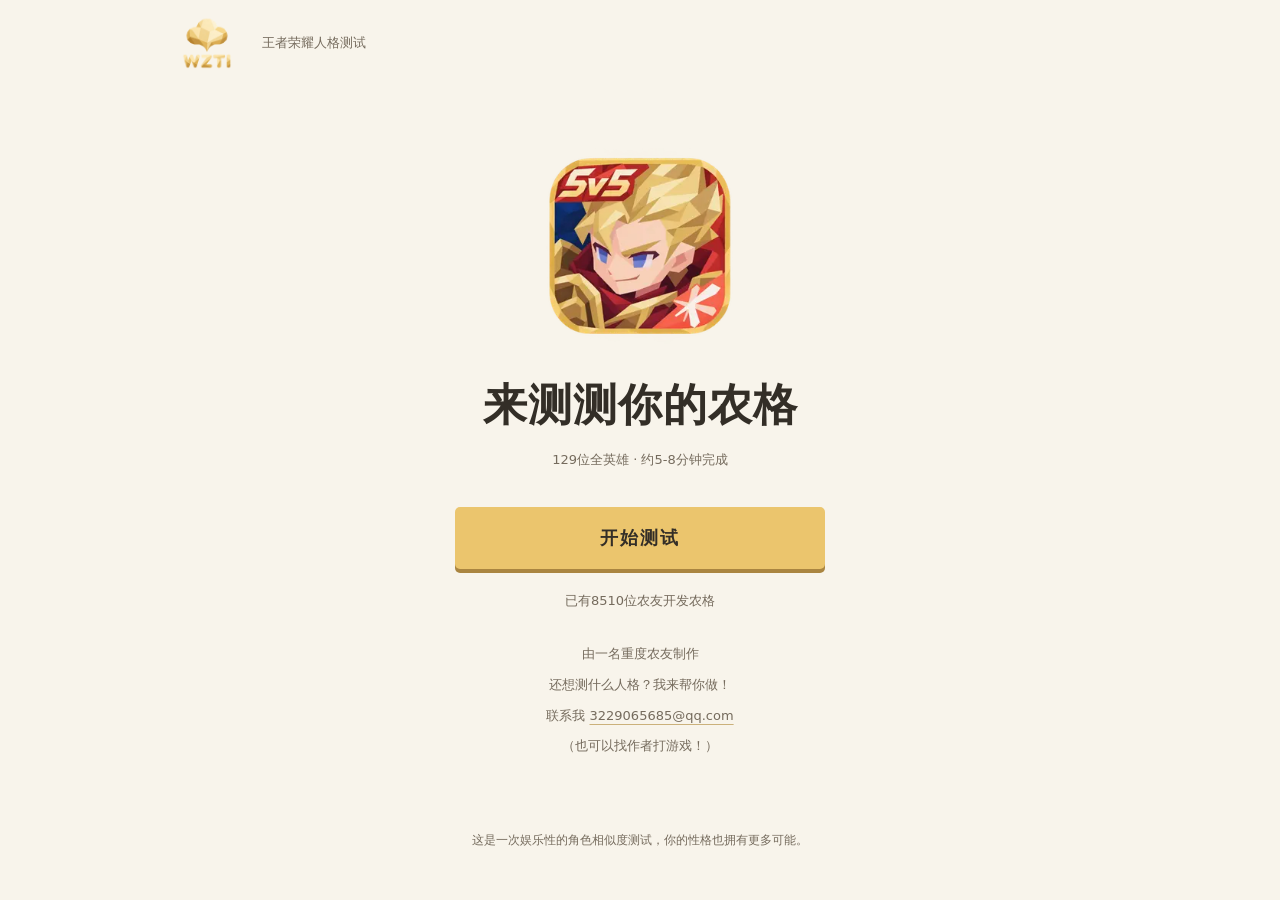
==== commit ad7ceaf6: "Show opening count immediately and remove public display threshold" ====
--- a/index.html
+++ b/index.html
@@ -1,414 +1,416 @@
-<!doctype html>
-<html lang="zh-CN"><head><link rel="preconnect" href="https://cdn.jsdelivr.net" crossorigin><meta charset="utf-8"><meta name="viewport" content="width=device-width,initial-scale=1,viewport-fit=cover"><meta name="theme-color" content="#f8f4eb"><link rel="icon" type="image/png" href="icon-32.png"><title>来测测你的农格｜王者荣耀人格测试</title>
-<meta name="description" content="129位全英雄 · 约5-8分钟完成，测测与你共鸣的英雄人格。测试仅供娱乐。">
-<link rel="canonical" href="https://lyqien.github.io/wzti/">
-<meta property="og:type" content="website">
-<meta property="og:locale" content="zh_CN">
-<meta property="og:site_name" content="WZTI 王者荣耀人格测试">
-<meta property="og:title" content="来测测你的农格｜王者荣耀人格测试">
-<meta property="og:description" content="129位全英雄 · 约5-8分钟完成，测测与你共鸣的英雄人格。测试仅供娱乐。">
-<meta property="og:url" content="https://lyqien.github.io/wzti/">
-<meta property="og:image" content="https://lyqien.github.io/wzti/share-cover.jpg">
-<meta property="og:image:type" content="image/jpeg">
-<meta property="og:image:width" content="256">
-<meta property="og:image:height" content="256">
-<meta property="og:image:alt" content="WZTI 首页游戏图标">
-<meta name="twitter:card" content="summary">
-<meta name="twitter:title" content="来测测你的农格｜王者荣耀人格测试">
-<meta name="twitter:description" content="129位全英雄 · 约5-8分钟完成，测测与你共鸣的英雄人格。测试仅供娱乐。">
-<meta name="twitter:image" content="https://lyqien.github.io/wzti/share-cover.jpg">
-<link rel="image_src" href="https://lyqien.github.io/wzti/share-cover.jpg"><style>body{visibility:hidden}</style><style>:root{--strong:#332e27;--gold:#ebc56d;--pale:#f7e4ae;--white:#f8f4eb;--ink:#332e27;--muted:#756b5d}*{box-sizing:border-box}body{margin:0;background:var(--white);color:var(--ink);font:16px/1.9 "Yuanti SC","YouYuan",ui-rounded,system-ui,-apple-system,BlinkMacSystemFont,"PingFang SC","Microsoft YaHei",sans-serif}button,a{-webkit-tap-highlight-color:transparent}button{font:inherit;cursor:pointer}a{color:inherit}button:focus-visible,a:focus-visible{outline:3px solid var(--gold);outline-offset:4px}h1:focus{outline:none}header{max-width:1000px;margin:auto;height:86px;display:flex;align-items:center;padding:0 24px;gap:12px}header a{width:86px;height:72px}header img{height:100%;width:100%;object-fit:contain}header span{font-size:13px;color:var(--muted)}header small{margin-left:auto;font-size:12px;color:#756b5d}.preview-nav{max-width:680px;margin:auto;padding:8px 20px;display:flex;gap:20px;align-items:center;background:#eee7d9;font-size:12px;color:#594f40}.preview-nav span{margin-right:auto;color:#756b5d}.preview-nav a{text-decoration:none;padding:3px 0}.preview-nav a:hover{color:var(--gold)}main{max-width:680px;margin:auto;padding:34px 24px 24px;min-height:65vh}footer{text-align:center;color:#756b5d;font-size:12px;padding:26px 24px 36px;line-height:1.9}.mobile{display:none}.home{text-align:center;position:relative;padding:10px 0 14px}.home:before{content:"";position:absolute;width:250px;height:250px;border:1px solid #ebc56d2e;transform:rotate(45deg);top:65px;left:calc(50% - 125px);z-index:-1}.home-logo{width:310px;max-width:90%;height:auto;display:block;margin:-15px auto 16px}.eyebrow{color:var(--pale);font-size:14px}.home h1{font-size:38px;font-weight:700;line-height:1.5;letter-spacing:1px;margin:18px 0 20px}.home .eyebrow{display:none}.lead{color:#6c6255;font-size:15px;line-height:2;margin:0 auto}.primary{display:flex;justify-content:center;align-items:center;border:0;background:var(--gold);color:var(--strong);font-weight:700;min-height:58px;padding:14px 22px;border-radius:5px;box-shadow:0 4px 0 #aa8540}.primary:hover{background:var(--pale)}.home .primary{width:100%;max-width:370px;margin:34px auto 20px;letter-spacing:2px;font-size:18px}.hint{font-size:12px;color:#756b5d;line-height:1.8}.question .meta{display:flex;align-items:center;justify-content:space-between;color:#6c6255;font-size:13px}.meta strong{font-size:25px;color:#8b6723;font-weight:600}.progress{height:7px;background:repeating-linear-gradient(to right,#dfd6c6 0,#dfd6c6 calc(100%/28 - 3px),transparent calc(100%/28 - 3px),transparent calc(100%/28));margin:14px 0 32px}.progress i{height:100%;display:block;background:var(--gold)}.question h1{font-size:25px;font-weight:600;line-height:1.65;letter-spacing:.3px;margin:0 0 30px;min-height:84px}.options{display:grid;gap:14px}.option{background:#fffcf6;color:var(--ink);border:2px solid #e1d8c9;border-radius:7px;min-height:80px;padding:18px 16px;display:flex;align-items:center;gap:15px;text-align:left;font-size:16px;line-height:1.75;transition:background .15s,border-color .15s}.option b{font-size:14px;font-weight:600;flex:0 0 30px;height:30px;display:grid;place-items:center;border:1px solid #d7cdbd;border-radius:4px;color:#756b5d}.option.selected{border-color:var(--gold);background:#f7e4ae}.option.selected b{background:var(--strong);color:var(--pale);border-color:var(--strong)}.option:disabled{cursor:default}.nav{margin-top:24px}.secondary{background:transparent;color:inherit;border:1px solid #c8bcaa;border-radius:5px;padding:12px 20px;min-height:48px}.secondary:disabled{opacity:.35;cursor:default}.question .hint{margin:18px 0 0}.result{margin:-34px -24px -24px;background:var(--white);color:var(--ink);padding-bottom:32px}.hero-art{width:100%;height:auto;aspect-ratio:3/2;object-fit:contain;display:block;background:#eee7d9;padding-top:18px}.result>.eyebrow{text-align:center;color:var(--muted);font-size:12px;padding-top:24px}.result h1{font-size:42px;line-height:1.4;letter-spacing:4px;text-align:center;font-weight:700;margin:8px 0}.persona{font-size:14px;text-align:center;color:var(--muted);margin:0 20px 24px}.result blockquote{font-size:21px;line-height:1.8;font-weight:600;text-align:center;margin:0 24px 32px;color:var(--strong)}.panel{margin:0 24px;padding:28px 0;border-top:1px solid #ded5c5}.section-title{font-size:19px;font-weight:700;margin:0 0 16px;display:flex;align-items:center;gap:10px}.section-title:before{content:"";background:#b88b30;width:7px;height:18px;clip-path:polygon(50% 0,100% 25%,100% 75%,50% 100%,0 75%,0 25%)}.panel p{font-size:16px;line-height:1.95;margin:0;color:#594f40}.chart{display:grid;gap:15px;margin:24px 0}.column{display:grid;grid-template-columns:52px 1fr 40px;gap:12px;align-items:center}.column small{font-size:14px;color:var(--ink)}.column b{font-size:15px;font-weight:600;text-align:right;font-variant-numeric:tabular-nums}.track{height:10px;background:#e5dccb;border-radius:2px;overflow:hidden}.fill{height:100%;background:#b88b30;clip-path:polygon(0 0,100% 0,calc(100% - 5px) 100%,0 100%)}.panel .chart-note{font-size:12px;color:var(--muted);line-height:1.8}.partner-art{width:100%;aspect-ratio:3/2;object-fit:contain;display:block;background:#eee7d9;border-radius:8px;margin:22px 0 18px}.partner h3{font-size:29px;line-height:1.5;margin:0;text-align:center}.partner .subtitle{text-align:center;font-size:13px;margin:5px 0 22px;color:#816226}.result-actions{display:flex;gap:12px;padding:12px 24px 0}.result-actions>*{flex:1;font-size:14px}.result-actions .secondary{border-color:#c8bcaa}.loading{text-align:center}@media(min-width:700px){main{padding-top:48px}.result{margin-top:-48px}.hero-art{max-height:400px}.home-logo{width:340px}.home h1{font-size:44px}.question h1{font-size:30px}.result .panel{margin-left:44px;margin-right:44px}.preview-nav{border-radius:5px}}@media(max-width:400px){header{height:72px;padding:0 18px}header a{width:72px;height:62px}header small{display:none}main{padding:30px 20px 20px}.result{margin:-30px -20px -20px}.home{padding-top:0}.home-logo{width:265px;margin:-18px auto 20px}.home:before{width:205px;height:205px;top:42px;left:calc(50% - 102.5px)}.home h1{font-size:32px;margin-top:12px}.home .primary{margin-top:28px}.mobile{display:block}.preview-nav{gap:16px}.question h1{font-size:24px}.option{padding:15px 13px}.panel{margin:0 22px}.result-actions{padding-left:22px;padding-right:22px}.result-actions button{padding:12px}.result h1{font-size:38px}.result blockquote{font-size:20px}}@media(prefers-reduced-motion:reduce){*{transition:none!important;animation:none!important}}
-.home:before{display:none}
-
-.art-frame{position:relative;isolation:isolate;border:1px solid #cbb17b;border-radius:12px;background:#f2eadb;box-shadow:0 3px 0 #e7dcc6;padding:12px}
-.art-frame::before{content:"";position:absolute;inset:6px;border:1px solid #ded0b0;border-radius:7px;pointer-events:none;z-index:-1}
-.art-frame::after{content:"";position:absolute;inset:5px;border-radius:7px;pointer-events:none;background:linear-gradient(#b89550,#b89550) left top/19px 2px no-repeat,linear-gradient(#b89550,#b89550) left top/2px 19px no-repeat,linear-gradient(#b89550,#b89550) right bottom/19px 2px no-repeat,linear-gradient(#b89550,#b89550) right bottom/2px 19px no-repeat}
-.main-art-frame{margin:20px 20px 0}
-.art-frame>.hero-art,.art-frame>.partner-art{display:block;width:100%;height:auto;aspect-ratio:3/2;object-fit:contain;background:transparent;padding:0;margin:0;border-radius:0}
-.partner-art-frame{margin:22px 0 20px;padding:10px}
-@media(min-width:700px){.main-art-frame{margin:28px 36px 0}}
-
-.chart{display:grid;grid-template-columns:repeat(8,minmax(0,1fr));gap:10px;align-items:end;margin:26px 0 22px}
-.column{display:flex;flex-direction:column;align-items:center;gap:9px;min-width:0}
-.column b{font-size:14px;line-height:1.5;text-align:center;white-space:nowrap}
-.column .track{display:flex;align-items:flex-end;width:100%;height:180px;border-radius:3px 3px 0 0;background:#e5dccb}
-.column .fill{width:100%;background:#b88b30;clip-path:none;border-radius:3px 3px 0 0}
-.column small{font-size:13px;line-height:1.5;white-space:nowrap}
-@media(max-width:600px){.chart{gap:6px}.column{gap:8px}.column .track{height:155px}.column b{font-size:12px}.column small{font-size:11px}}
-@media(max-width:350px){.chart{gap:4px}.column small{font-size:10px}.column b{font-size:11px}.column .track{height:140px}}
-
-
-/* Keep the complete answering controls inside the visible browser viewport. */
-html.answering{height:100%;overflow:hidden}
-body.answering{height:100vh;height:100dvh;overflow:hidden;display:flex;flex-direction:column;padding-top:env(safe-area-inset-top);padding-bottom:env(safe-area-inset-bottom)}
-body.answering header{height:44px;min-height:44px;flex:0 0 44px;width:100%;max-width:680px;margin:0 auto;padding:0 18px;gap:10px}
-body.answering header a{width:54px;height:40px}
-body.answering header span{font-size:12px}
-body.answering main{flex:1;width:100%;min-height:0;margin:0 auto;padding:12px 18px 14px;display:flex}
-body.answering footer{display:none}
-body.answering .question{width:100%;height:100%;min-height:0;display:grid;grid-template-rows:26px 4px auto minmax(0,1fr) 44px;gap:12px}
-body.answering .meta{font-size:12px}
-body.answering .meta strong{font-size:22px}
-body.answering .progress{height:4px;margin:0}
-body.answering .question h1{min-height:0;font-size:26px;line-height:1.45;margin:24px 0 32px}
-body.answering .options{min-height:0;grid-template-rows:repeat(4,minmax(0,1fr));gap:10px}
-body.answering .option{min-height:0;padding:10px 13px;font-size:16px;line-height:1.5;gap:12px}
-body.answering .option b{flex-basis:26px;height:26px;font-size:13px}
-body.answering .nav{margin:0;display:flex;align-items:stretch}
-body.answering #prev{min-height:44px;height:44px;padding:8px 16px;font-size:15px}
-body.answering .preview-nav{display:none}
-@media(max-height:600px){body.answering header{height:38px;min-height:38px;flex-basis:38px}body.answering header a{height:34px;width:48px}body.answering main{padding:8px 16px 10px}body.answering .question{gap:8px;grid-template-rows:24px 4px auto minmax(0,1fr) 44px}body.answering .question h1{font-size:23px;margin:14px 0 22px}body.answering .options{gap:8px}body.answering .option{padding:8px 10px;font-size:15px}}
-
-@media(max-height:500px){body.answering .question{gap:6px}body.answering .question h1{font-size:21px;margin:8px 0 14px}body.answering .options{gap:6px}body.answering .option{font-size:14px;line-height:1.4;padding:6px 10px}}
-
-@media(max-height:420px){body.answering .question h1{font-size:20px;margin:6px 0 10px}}
-
-.home .home-icon{width:196px;max-width:60vw;aspect-ratio:1;object-fit:contain;margin:4px auto 28px}
-.completion-time{font-size:13px;color:var(--muted);margin:10px 0 0}
-.home h1{margin-bottom:8px}
-.image-status{position:absolute;left:50%;bottom:12px;transform:translateX(-50%);display:flex;align-items:center;justify-content:center;gap:8px;width:max-content;max-width:calc(100% - 28px);padding:3px 9px;background:#faf5e9ed;border:1px solid #dfd0ad;border-radius:4px;color:#756b5d;font-size:11px;line-height:1.6}
-.image-status[hidden],.image-status button[hidden]{display:none}
-.image-status button{border:0;background:transparent;text-decoration:underline;color:#816226;padding:3px 4px;font-size:12px}
-
-body.answering .nav{gap:10px}body.answering #retry-result{font-size:14px;padding:8px 12px;min-height:44px}
-
-.image-retry{position:absolute;left:50%;bottom:12px;transform:translateX(-50%);background:#faf5e9;border:1px solid #cbb17b;color:#756b5d;border-radius:4px;padding:8px 14px;font-size:13px}.image-retry[hidden]{display:none}
-
-.creator-note{margin:30px auto 0;text-align:center;color:var(--muted);font-size:13px;line-height:1.9}.creator-note p{margin:6px 0}.creator-note a{color:inherit;text-decoration:underline;text-decoration-color:#cbb17b;text-underline-offset:4px;overflow-wrap:anywhere}
-
-.participant-count{margin:18px auto 0;color:var(--muted);font-size:13px;line-height:1.8;text-align:center}
-
-/* v9: explanations, recovery and sharing within the existing cream/gold style. */
-.test-instruction{font-size:13px;color:var(--muted);margin:8px 0 0;line-height:1.8}
-.home .completion-time{margin-bottom:0}
-.progress-notice,.resume-notice{font-size:13px;line-height:1.8;color:#756047;background:#f0e7d4;border-radius:6px;padding:10px 14px;margin:20px auto 0;max-width:370px}
-.text-button{border:0;background:none;color:#806126;font-size:14px;padding:8px 16px;text-decoration:underline;text-underline-offset:4px}
-.home:has(#fresh) .primary{margin-bottom:10px}
-.storage-notice{font-size:11px;color:var(--muted);line-height:1.5;max-width:180px}
-.question .nav{display:flex;align-items:center;gap:12px}
-.panel .section-caption{font-size:13px;color:var(--muted);line-height:1.85}
-.reason-list{margin:18px 0 0;padding:0;list-style:none;display:grid;gap:12px}
-.reason-list li{position:relative;padding-left:19px;font-size:15px;line-height:1.9;color:#594f40}
-.reason-list li:before{content:"";position:absolute;width:6px;height:6px;background:#b88b30;border-radius:50%;left:0;top:12px}
-.near-heroes{display:grid;grid-template-columns:1fr 1fr;gap:12px;margin-top:18px}
-.near-hero{border:1px solid #decfaf;border-radius:8px;padding:15px;background:#f4eddc}
-.near-hero strong{display:flex;flex-wrap:wrap;align-items:center;gap:6px;font-size:18px;font-weight:600}
-.near-hero strong small{font-size:10px;font-weight:400;color:#816226;border:1px solid #d8c38e;border-radius:3px;padding:0 4px}
-.near-hero>span{display:block;font-size:12px;color:var(--muted);line-height:1.75;margin-top:6px}
-button.column{font:inherit;background:none;border:0;padding:6px 0;color:var(--ink);cursor:pointer;border-radius:5px}
-button.column b{display:flex;flex-direction:column;align-items:center;font-size:16px;line-height:1.35;gap:1px}
-button.column b span{font-size:9px;font-weight:400;color:var(--muted)}
-button.column .track{display:flex;align-items:flex-end;width:100%;max-width:28px;height:140px;background:#e9dfcb}
-button.column .fill{display:block;width:100%}
-button.column small{font-size:12px;line-height:1.6}
-button.column[aria-expanded=true]{background:#efe3c7;outline:1px solid #cbb17b;outline-offset:4px}
-.dimension-detail{margin-top:18px;padding:18px;border-radius:8px;border:1px solid #dccaa3;background:#f3ead7}
-.dimension-detail h3{font-size:17px;margin:0 0 8px}.panel .dimension-detail p{font-size:13px;line-height:1.85;margin:8px 0}
-.dimension-detail[hidden]{display:none}
-.panel .partner-note{font-size:12px;text-align:center;color:var(--muted);margin:8px 0 24px}
-.partner-section{margin:24px 0}.partner-section:last-child{margin-bottom:0}.partner-section h4{font-size:15px;font-weight:600;color:#886727;margin:0 0 8px}
-.share-keywords{display:flex;flex-wrap:wrap;gap:8px;margin:18px 0 24px}.share-keywords span{font-size:12px;padding:4px 10px;border-radius:4px;background:#eee2c7;color:#715525}
-.share-actions{display:grid;grid-template-columns:1fr 1fr;gap:12px}.share-actions button{font-size:14px;padding:12px 10px;min-height:54px}
-.panel .share-disclosure,.panel #share-status{font-size:12px;line-height:1.7;color:var(--muted);margin:14px 0 0}.panel #share-status:empty{display:none}
-.friend-banner{margin:14px 20px;display:flex;gap:10px;align-items:center;justify-content:space-between;padding:12px;background:#f0e5cd;border:1px solid #d8c08b;border-radius:7px}
-.friend-banner span{font-size:14px}.friend-banner button{font-size:12px;padding:6px 10px;min-height:36px}
-.ui-dialog{color:var(--ink);background:#f8f4eb;border:1px solid #cbb17b;border-radius:12px;padding:20px;width:calc(100% - 32px);max-width:500px;max-height:88dvh;overflow:auto;box-shadow:0 14px 70px #332e2733}
-.ui-dialog::backdrop{background:#332e2777}.dialog-heading{display:flex;align-items:center;justify-content:space-between;gap:16px;margin-bottom:14px}.dialog-heading h2{font-size:20px;margin:0}
-.dialog-close{border:0;background:transparent;color:var(--muted);font-size:28px;min-width:40px;min-height:40px;padding:0;line-height:1}
-.dialog-content p{font-size:14px;line-height:1.8;color:var(--muted)}.dialog-content label{font-size:13px}.dialog-content textarea{width:100%;padding:12px;box-sizing:border-box;border:1px solid #cbb17b;border-radius:5px;color:var(--ink);background:#fffdf8;font:13px/1.8 system-ui;overflow-wrap:anywhere;resize:vertical}
-.export-image{display:block;width:100%;height:auto;border-radius:5px;border:1px solid #dfd1b2}.download-card{text-decoration:none;margin:20px 0 10px}.dialog-content .hint{font-size:12px}
-@media(max-width:400px){.near-heroes{gap:9px}.near-hero{padding:12px}.chart{gap:8px}button.column small{font-size:11px}.share-actions{gap:10px}}
-
-.near-hero .art-frame{margin:0 0 12px;padding:4px;box-shadow:none;border-radius:6px}
-.near-hero .art-frame:before,.near-hero .art-frame:after{display:none}
-.near-art{width:100%;height:auto;aspect-ratio:3/2;object-fit:contain;display:block}
-.near-hero .image-retry{font-size:10px;padding:4px 6px;bottom:4px;white-space:nowrap}
-html.card-open,body.card-open{overflow:hidden;overscroll-behavior:none}
-html.card-open,body.card-open,.card-dialog{scrollbar-width:none}
-html.card-open::-webkit-scrollbar,body.card-open::-webkit-scrollbar,.card-dialog::-webkit-scrollbar{display:none;width:0}
-.card-dialog[open]{position:fixed;inset:0;margin:auto;width:calc(100% - 32px);max-width:500px;height:88vh;height:88dvh;max-height:850px;box-sizing:border-box;border:1px solid #cbb17b;border-radius:14px;padding:16px;display:flex;flex-direction:column;gap:10px;overflow:hidden;overscroll-behavior:none}
-.card-dialog .dialog-heading{margin:0;flex:none}.card-dialog .dialog-heading h2{font-size:19px}
-.card-dialog .dialog-content{min-height:0;flex:1;display:flex;flex-direction:column;align-items:center;gap:12px;overflow:hidden}
-.card-dialog .save-guide{margin:0;color:var(--ink);font-size:22px;font-weight:700;line-height:1.5;flex:none}
-.export-image-wrap{min-height:0;flex:1;width:100%;display:flex;align-items:center;justify-content:center;overflow:hidden}
-.card-dialog .export-image{width:100%;height:100%;max-height:100%;object-fit:contain;border:0;border-radius:0;-webkit-touch-callout:default;user-select:auto;-webkit-user-select:auto}
-
-.toast{position:fixed;z-index:10000;left:50%;bottom:calc(28px + env(safe-area-inset-bottom));transform:translateX(-50%);max-width:calc(100% - 40px);padding:11px 22px;border:1px solid #b99a5f;border-radius:8px;background:#332e27;color:#fff9eb;box-shadow:0 4px 18px #332e2726;font-size:15px;line-height:1.6;text-align:center;pointer-events:none}
-</style></head><body><header><a href="#" id="brand" aria-label="返回首页"><img data-brand-logo="" alt="WZTI"></a><span>王者荣耀人格测试</span></header><main id="app" aria-live="polite"></main><footer>这是一次娱乐性的角色相似度测试，<br class="mobile">你的性格也拥有更多可能。</footer><script>globalThis.WZTI_CONFIG={"version":"WZTI-content-v9","questions":[{"id":"Q01","block":0,"weight":2,"question":"一段经历结束后，什么最让你觉得值得？","options":{"A":"有人因为我而过得更好。","B":"做了真正由自己决定的事。","C":"完成了难事，看到了自己的进步。","D":"明白了一些以前没想通的东西。"},"optionKeys":{"A":"A","B":"B","C":"C","D":"D"}},{"id":"Q02","block":1,"weight":2,"question":"接到一个不熟悉的任务，你通常先？","options":{"A":"先动手试一次，边做边发现问题。","B":"找个更省力或更灵活的切入点。","C":"观察情况，弄懂它为什么会这样。","D":"列出步骤，弄清怎样才算完成。"},"optionKeys":{"A":"B","B":"C","C":"D","D":"A"}},{"id":"Q03","block":2,"weight":2,"question":"在一群熟悉的人里，你最自然的位置是？","options":{"A":"保留自己的空间，有需要再参与。","B":"帮大家确定安排，把事情组织起来。","C":"主动聊天，让彼此更亲近。","D":"不一定多说，但会照顾具体需要。"},"optionKeys":{"A":"C","B":"D","C":"A","D":"B"}},{"id":"Q04","block":4,"weight":2,"question":"别人的安排碰到了你的底线，你通常会？","options":{"A":"想清对方的目的，找合适时机回应。","B":"当面说明，我不能接受。","C":"先拉开距离，避免继续冲突。","D":"解释自己的想法，尝试达成共识。"},"optionKeys":{"A":"D","B":"A","C":"B","D":"C"}},{"id":"Q05","block":5,"weight":2,"question":"一件事没有人催、也没有奖励时，什么最能让你继续投入？","options":{"A":"它能让我发现规律，或做出新的东西。","B":"它能解决生活中真实存在的问题。","C":"它本身很美，或让我产生特别的感受。","D":"它能让我和重要的人有更多共同经历。"},"optionKeys":{"A":"A","B":"B","C":"C","D":"D"}},{"id":"Q06","block":6,"weight":2,"question":"从一次失败中缓过来后，你更想先？","options":{"A":"再试一次，我不想停在这里。","B":"换一种办法，也许原路并不合适。","C":"和信任的人聊聊，重新找回力量。","D":"找出原因，想清下次怎样改进。"},"optionKeys":{"A":"B","B":"C","C":"D","D":"A"}},{"id":"Q07","block":3,"weight":1,"question":"压力很大时，你最容易出现哪种反应？","options":{"A":"想把事情都抓在手里才安心。","B":"想躲进熟悉的人或舒服的环境里。","C":"把事情压在心里，尽量自己扛。","D":"说话变冲，对质疑特别敏感。"},"optionKeys":{"A":"C","B":"D","C":"A","D":"B"}},{"id":"Q08","block":0,"weight":2,"question":"如果有一个月可以自由安排，你更想？","options":{"A":"陪重要的人完成一个愿望。","B":"离开熟悉的节奏，过一阵随心的生活。","C":"挑战一个能留下成果的目标。","D":"钻研一个一直吸引自己的问题。"},"optionKeys":{"A":"A","B":"B","C":"C","D":"D"}},{"id":"Q09","block":1,"weight":2,"question":"计划突然被打乱，你更接近哪种反应？","options":{"A":"先解决眼前最紧迫的事。","B":"看看能不能顺势换一条路。","C":"先弄清变化的原因，再决定。","D":"重新排好顺序，尽快恢复节奏。"},"optionKeys":{"A":"B","B":"C","C":"D","D":"A"}},{"id":"Q10","block":2,"weight":2,"question":"发现朋友情绪低落，你通常更愿意？","options":{"A":"告诉他我在，但让他决定要不要聊。","B":"和他一起理清问题，确定接下来怎么办。","C":"找他聊聊，陪他把感受说出来。","D":"帮他做点实际的事，等他愿意开口。"},"optionKeys":{"A":"C","B":"D","C":"A","D":"B"}},{"id":"Q11","block":4,"weight":2,"question":"面对一条你认为不合理的规定，你更可能？","options":{"A":"了解制定原因，找到改变它的切入点。","B":"直接提出反对，并说明理由。","C":"尽量避开它，保留自己的空间。","D":"与相关的人商量，争取调整。"},"optionKeys":{"A":"D","B":"A","C":"B","D":"C"}},{"id":"Q12","block":5,"weight":2,"question":"去一个陌生的地方，你最容易被什么吸引？","options":{"A":"新奇的设计，或没见过的知识。","B":"当地人怎样生活，事情怎样运转。","C":"风景、音乐，以及那里独有的氛围。","D":"遇见的人，以及一起留下的故事。"},"optionKeys":{"A":"A","B":"B","C":"C","D":"D"}},{"id":"Q13","block":6,"weight":2,"question":"一个长期目标卡住了，你更接近哪种做法？","options":{"A":"继续练习，先把最难的一步顶过去。","B":"重新考虑目标或路线，允许自己调整。","C":"请熟悉我的人陪我一起理清。","D":"回看整个过程，检查哪里出了问题。"},"optionKeys":{"A":"B","B":"C","C":"D","D":"A"}},{"id":"Q14","block":3,"weight":1,"question":"被重要的人误解后，你最容易？","options":{"A":"反复解释，想让对方接受自己的判断。","B":"先缓和关系，哪怕暂时委屈自己。","C":"先沉默，等自己整理好了再说。","D":"马上辩解，有时语气比本意更重。"},"optionKeys":{"A":"C","B":"D","C":"A","D":"B"}},{"id":"Q15","block":0,"weight":2,"question":"朋友问你为什么坚持，你更可能回答？","options":{"A":"因为有我在意的人和承诺。","B":"因为我不想活成别人规定的样子。","C":"因为我想看看自己到底能做到哪一步。","D":"因为这件事背后的答案或意义吸引我。"},"optionKeys":{"A":"A","B":"B","C":"C","D":"D"}},{"id":"Q16","block":1,"weight":2,"question":"一个问题迟迟解决不了，你更常用哪种办法？","options":{"A":"集中精力，再正面尝试一次。","B":"换个角度，试试原来没考虑的方法。","C":"停下来想想，是不是漏掉了什么。","D":"拆成小步骤，逐项处理。"},"optionKeys":{"A":"B","B":"C","C":"D","D":"A"}},{"id":"Q17","block":2,"weight":2,"question":"合作做事时，你最习惯关注？","options":{"A":"自己的职责是否明确，是否有发挥空间。","B":"整体方向是否清楚，分工是否合适。","C":"大家是否愿意交流，彼此相处舒服吗。","D":"有没有人需要我补位或分担。"},"optionKeys":{"A":"C","B":"D","C":"A","D":"B"}},{"id":"Q18","block":4,"weight":2,"question":"合作中有人误解了你的意思，你会先？","options":{"A":"整理事实，选择更有说服力的方式回应。","B":"马上指出哪里理解错了。","C":"等情绪过去，再决定要不要解释。","D":"问清对方怎么想，再表达自己的意思。"},"optionKeys":{"A":"D","B":"A","C":"B","D":"C"}},{"id":"Q19","block":5,"weight":2,"question":"如果要做一份送给自己的纪念，你更想留下？","options":{"A":"自己的想法、作品，或学会的新本领。","B":"真正派得上用场、能长期使用的东西。","C":"能保存某种心情的照片、文字或音乐。","D":"和重要的人有关的信件、礼物或回忆。"},"optionKeys":{"A":"A","B":"B","C":"C","D":"D"}},{"id":"Q20","block":6,"weight":2,"question":"遇到困难时，哪句话最能鼓励你？","options":{"A":"再坚持一下，你还能走得更远。","B":"路不止一条，换个方向也可以。","C":"你不用一个人面对，我会陪着你。","D":"弄清问题，就离答案更近一步。"},"optionKeys":{"A":"B","B":"C","C":"D","D":"A"}},{"id":"Q21","block":3,"weight":1,"question":"连续受挫时，你最需要提醒自己什么？","options":{"A":"有些事不在自己的掌控之中。","B":"先面对眼前的事，别一直躲着。","C":"需要帮助时，可以开口。","D":"先缓一缓，不必急着反击。"},"optionKeys":{"A":"C","B":"D","C":"A","D":"B"}},{"id":"Q22","block":0,"weight":2,"question":"四种评价里，你最希望被这样理解？","options":{"A":"你是一个值得信赖、会照顾人的人。","B":"你很有自己的想法，也敢选择自己的路。","C":"你有实力，能把想做的事做成。","D":"你看得细，也想得深。"},"optionKeys":{"A":"A","B":"B","C":"C","D":"D"}},{"id":"Q23","block":1,"weight":2,"question":"你更喜欢怎样开始一场旅行？","options":{"A":"有个目的地就出发，到了再说。","B":"准备几个选择，途中随时调整。","C":"先了解那里，挑一个真正感兴趣的去处。","D":"先确定路线、时间和重要安排。"},"optionKeys":{"A":"B","B":"C","C":"D","D":"A"}},{"id":"Q24","block":2,"weight":2,"question":"面对重要的人，你更常怎样表达在意？","options":{"A":"尊重对方的选择，也保留彼此的边界。","B":"替双方考虑未来，让共同的事情更有着落。","C":"直接说出来，也主动创造相处的机会。","D":"记住小事，在需要的时候出现。"},"optionKeys":{"A":"C","B":"D","C":"A","D":"B"}},{"id":"Q25","block":4,"weight":2,"question":"你更能接受哪种处理分歧的方式？","options":{"A":"先不急着表态，把前因后果弄清楚。","B":"意见摆出来，即使当时有点不愉快。","C":"各退一步，给彼此留些空间。","D":"多谈一会儿，找到双方能接受的办法。"},"optionKeys":{"A":"D","B":"A","C":"B","D":"C"}},{"id":"Q26","block":5,"weight":2,"question":"别人讲述一段经历时，你最想追问？","options":{"A":"你发现了什么，有没有新的想法？","B":"后来怎么解决，哪些办法最管用？","C":"那个瞬间给你什么感受？","D":"谁陪着你，你们之间发生了什么？"},"optionKeys":{"A":"A","B":"B","C":"C","D":"D"}},{"id":"Q27","block":6,"weight":2,"question":"经历挫折后，你最希望获得什么？","options":{"A":"再次挑战的机会，证明这次不是终点。","B":"重新选择的空间，不必困在原来的路上。","C":"被理解和支持，让自己重新安定下来。","D":"更清楚的判断，知道以后如何避免。"},"optionKeys":{"A":"B","B":"C","C":"D","D":"A"}},{"id":"Q28","block":3,"weight":1,"question":"回头看自己的盲点，哪一种最像你？","options":{"A":"太想把事情做好，容易要求别人按自己的方式来。","B":"怕难受或失去关系，有时会拖延、退让或依赖。","C":"嘴上说没事，心里却承受了很多。","D":"一着急就硬碰硬，之后才后悔。"},"optionKeys":{"A":"C","B":"D","C":"A","D":"B"}}],"heroes":[{"hero":"阿古朵","keys":"ACAABDD","tieText":"我更接近：自然亲和、天真、重伙伴；但也容易：怕孤独，容易轻信。"},{"hero":"阿轲","keys":"BBCAABB","tieText":"我更接近：独立、果断、边界鲜明；但也容易：防备心强，不轻易求助。"},{"hero":"艾琳","keys":"BCADBCC","tieText":"我更接近：自由好奇、审美敏锐，愿意欣赏不同生命与季节的美好；但也容易：排斥束缚，容易追随当下兴趣，对重复任务与长期计划耐心不足。"},{"hero":"安琪拉","keys":"DCADCAA","tieText":"我更接近：好奇、活泼、渴望知识；但也容易：急于证明自己。"},{"hero":"敖隐","keys":"BBCAAAB","tieText":"我更接近：孤傲坚韧、重视尊严与传承，不愿为了被接纳而放弃原则；但也容易：容易把退让等同于屈服，独自承受压力，不愿向人求助。"},{"hero":"白起","keys":"AABABDD","tieText":"我更接近：隐忍、忠诚、自我牺牲；但也容易：压抑需求，自我价值感低。"},{"hero":"百里守约","keys":"AABACAD","tieText":"我更接近：细致、可靠、照料他人；但也容易：过度担责，不愿示弱。"},{"hero":"百里玄策","keys":"CBABADD","tieText":"我更接近：敏感、张扬、渴望联结；但也容易：以挑衅掩饰不安。"},{"hero":"扁鹊","keys":"DDCCDAA","tieText":"我更接近：冷静、研究欲强、疏离；但也容易：容易把人当成研究对象。"},{"hero":"不知火舞","keys":"CBABABB","tieText":"我更接近：自信、热烈、技艺自豪；但也容易：容易逞强。"},{"hero":"蔡文姬","keys":"ACADBDD","tieText":"我更接近：亲近他人、乐观、寻求陪伴；但也容易：依赖安全感。"},{"hero":"苍","keys":"BBBBABB","tieText":"我更接近：野性、自由、伙伴忠诚；但也容易：不服管束。"},{"hero":"曹操","keys":"CADCDBA","tieText":"我更接近：野心、务实、掌控欲；但也容易：目的压过感受。"},{"hero":"嫦娥","keys":"ADDDBCD","tieText":"我更接近：安静、敏感、情感内敛；但也容易：孤独时容易退缩。"},{"hero":"程咬金","keys":"BCADCBD","tieText":"我更接近：乐观、豪爽、生命力强；但也容易：用玩笑回避脆弱。"},{"hero":"蚩奼","keys":"CBABAAA","tieText":"我更接近：自信倔强、热爱创造，面对无人做到的事反而更想挑战；但也容易：容易执着于证明自己，对失败和质疑反应强烈，忽略现实限制。"},{"hero":"达摩","keys":"DACAAAA","tieText":"我更接近：自省、坚毅、追寻意义；但也容易：容易自我苛责。"},{"hero":"妲己","keys":"DDADCDD","tieText":"我更接近：亲近、好奇、渴望理解情感；但也容易：容易迎合他人。"},{"hero":"大乔","keys":"ADBDBDD","tieText":"我更接近：温柔、沉静、牵挂他人；但也容易：习惯等待与隐忍。"},{"hero":"大司命","keys":"AACADBA","tieText":"我更接近：冷静、职责感、敬畏生命；但也容易：情感表达疏离。"},{"hero":"大禹","keys":"AADACBA","tieText":"我更接近：沉稳务实、耐心坚韧，重视长远建设与群体安定；但也容易：容易把公共责任全部揽在身上，忽略自身需要，对他人的节奏要求过高。"},{"hero":"狄仁杰","keys":"DADCDBA","tieText":"我更接近：理性、公正、注重证据；但也容易：显得严厉，难容含糊。"},{"hero":"典韦","keys":"ABBBADD","tieText":"我更接近：忠诚、克制、保护欲；但也容易：情绪压抑后爆发。"},{"hero":"貂蝉","keys":"ADBDBCD","tieText":"我更接近：优雅、敏感、情感执着；但也容易：容易为关系消耗自己。"},{"hero":"东皇太一","keys":"CDDCDAB","tieText":"我更接近：神秘、自负、追求超越；但也容易：忽略个体代价。"},{"hero":"盾山","keys":"AABABBD","tieText":"我更接近：朴实、安静、以行动守护；但也容易：不善语言表达。"},{"hero":"朵莉亚","keys":"ACADCDD","tieText":"我更接近：善良、好奇、重视约定；但也容易：容易理想化关系。"},{"hero":"暃","keys":"BCBADCC","tieText":"我更接近：洒脱、机敏、隐藏担当；但也容易：用轻松掩饰压力。"},{"hero":"干将莫邪","keys":"AABDBCD","tieText":"我更接近：专注、执着、伴侣联结；但也容易：封闭在二人世界。"},{"hero":"高渐离","keys":"BBABACB","tieText":"我更接近：热烈、独立、艺术表达；但也容易：情绪强烈，不愿妥协。"},{"hero":"戈娅","keys":"BBBCABB","tieText":"我更接近：果断、自由、护短；但也容易：对抗性强。"},{"hero":"公孙离","keys":"AABACCD","tieText":"我更接近：温柔、坚韧、理想主义；但也容易：容易隐藏疲惫。"},{"hero":"宫本武藏","keys":"CABAAAB","tieText":"我更接近：专注坚毅、技艺自信，外表洒脱，内心重视承诺与牵挂；但也容易：容易把价值寄托于实力与履约，面对失去时执着，不善于表达脆弱。"},{"hero":"关羽","keys":"AABAABA","tieText":"我更接近：重义守诺、沉稳自律，责任感强，在意同伴与家人的安全；但也容易：容易因原则与承诺过度承担，对不同立场缺少弹性。"},{"hero":"鬼谷子","keys":"DDCADAA","tieText":"我更接近：求知、宏观思考、探索；但也容易：与日常情感疏离。"},{"hero":"海诺","keys":"BACADAA","tieText":"我更接近：冷静克制、独立坚定，注重观察与判断，拒绝被既定命运限制；但也容易：容易以疏离掩饰关心，倾向独自承担，难以让他人参与自己的决定。"},{"hero":"海月","keys":"CDBDDCB","tieText":"我更接近：孤独、执念、献身理想；但也容易：对单一目标过度依附。"},{"hero":"韩信","keys":"CCDCDAC","tieText":"我更接近：自信、谋略、逆境求胜；但也容易：冒险与自负。"},{"hero":"后羿","keys":"CBCCABB","tieText":"我更接近：自信、目标感、追求力量；但也容易：忽略代价。"},{"hero":"花木兰","keys":"ABDAABD","tieText":"我更接近：担当、果断、团队领导；但也容易：过度坚强。"},{"hero":"黄忠","keys":"CABAABB","tieText":"我更接近：老练坚韧、不服老，愿意长期投入，以行动证明自己的价值；但也容易：容易把退让看成服输，坚持熟悉的方式，对变化反应偏慢。"},{"hero":"姬小满","keys":"BCCDCBC","tieText":"我更接近：灵活、自在、机智；但也容易：回避沉重责任。"},{"hero":"伽罗","keys":"DABABCA","tieText":"我更接近：沉静、求知、守护文化；但也容易：承担过多失落。"},{"hero":"姜子牙","keys":"DADCDAA","tieText":"我更接近：长远规划、使命感、引导；但也容易：容易替他人决定。"},{"hero":"金蝉","keys":"AABACDD","tieText":"我更接近：慈悲、坚定、平等关怀；但也容易：忽略自身需要。"},{"hero":"镜","keys":"CACAAAA","tieText":"我更接近：自律、精确、坚韧；但也容易：严苛，不善示弱。"},{"hero":"橘右京","keys":"ADBABCD","tieText":"我更接近：内敛、重情、守诺；但也容易：沉浸遗憾。"},{"hero":"铠","keys":"AABABAA","tieText":"我更接近：克制、责任、自我抗争；但也容易：封闭与自责。"},{"hero":"空空儿","keys":"BCACDAD","tieText":"我更接近：机敏、戏法感、灵活；但也容易：真实需求藏在表演后。"},{"hero":"狂铁","keys":"ABBAABB","tieText":"我更接近：勇敢、正义、抗争；但也容易：习惯硬扛。"},{"hero":"莱西奥","keys":"ABBACBD","tieText":"我更接近：务实、担当、平民英雄感；但也容易：低估自己。"},{"hero":"兰陵王","keys":"CACADAB","tieText":"我更接近：隐忍、独行、目标坚定；但也容易：不信任他人。"},{"hero":"澜","keys":"ADBABBD","tieText":"我更接近：寡言、敏锐、外冷内护；但也容易：以疏离保护自己。"},{"hero":"老夫子","keys":"DCDCCAA","tieText":"我更接近：重教育、幽默、原则明确；但也容易：好为人师。"},{"hero":"李白","keys":"BCABACC","tieText":"我更接近：浪漫、自由、自信；但也容易：不喜约束。"},{"hero":"李信","keys":"AACADAA","tieText":"我更接近：使命、坚忍、内在矛盾；但也容易：自我拉扯。"},{"hero":"李元芳","keys":"DCAADBA","tieText":"我更接近：敏锐细致、好奇负责，善于捕捉小线索，也有活泼的生活趣味；但也容易：容易关注过多细节和他人的反应，在责任与好奇心之间耗费精力。"},{"hero":"廉颇","keys":"ABDBABB","tieText":"我更接近：豪爽、勇敢、重集体；但也容易：容易硬碰硬。"},{"hero":"刘邦","keys":"CCDCDBC","tieText":"我更接近：务实、圆融、资源整合；但也容易：关系容易工具化。"},{"hero":"刘备","keys":"ACDDCDD","tieText":"我更接近：重情、担当、团结；但也容易：不易拒绝关系责任。"},{"hero":"刘禅","keys":"CBADAAD","tieText":"我更接近：活泼、自信、想获认可；但也容易：逞强，依赖熟悉的人。"},{"hero":"卢雅那","keys":"CBDCAAB","tieText":"我更接近：强势独立、重视尊严与归属，有野心，也有为族群争取生存位置的决心；但也容易：容易把安全感寄托于控制与力量，受侵犯时可能用对抗替代沟通。"},{"hero":"鲁班大师","keys":"DADCCAA","tieText":"我更接近：理性、创造、师长责任；但也容易：忽略情感表达。"},{"hero":"鲁班七号","keys":"DCADBAD","tieText":"我更接近：好奇、幽默、渴望认可；但也容易：敏感，容易自卑。"},{"hero":"露娜","keys":"ADBABCB","tieText":"我更接近：冷静、重情、自我约束；但也容易：牵挂与孤独。"},{"hero":"吕布","keys":"CBADACD","tieText":"我更接近：骄傲、热烈、渴望被爱；但也容易：容易被情感与荣誉裹挟。"},{"hero":"马超","keys":"AACABAB","tieText":"我更接近：坚韧、清醒、重故土；但也容易：困于失去。"},{"hero":"马可波罗","keys":"BCCCCAC","tieText":"我更接近：好奇、独立、冒险；但也容易：可能低估风险。"},{"hero":"蒙恬","keys":"AADCABA","tieText":"我更接近：纪律、责任、长期守护；但也容易：表达僵硬，要求高。"},{"hero":"蒙犽","keys":"CBABAAB","tieText":"我更接近：热烈、叛逆、创造性；但也容易：冲动，抗拒管束。"},{"hero":"梦奇","keys":"ADADBCD","tieText":"我更接近：温和、想象力、陪伴；但也容易：容易逃入舒适区。"},{"hero":"米莱狄","keys":"CADCDAB","tieText":"我更接近：理性、野心、秩序；但也容易：控制欲强。"},{"hero":"芈月","keys":"CCDCDCD","tieText":"我更接近：自信、享乐、追求永恒；但也容易：占有欲。"},{"hero":"明世隐","keys":"CDDCDDC","tieText":"我更接近：洞察、布局、隐秘；但也容易：操控关系。"},{"hero":"墨子","keys":"DACCCAA","tieText":"我更接近：重视理性、公平与创造，愿意用技术和行动实现理念；但也容易：容易把复杂的人情简化为道理，对非理性需求缺少耐心。"},{"hero":"哪吒","keys":"BBCBABC","tieText":"我更接近：反叛、勇敢、直接；但也容易：冲动，讨厌被定义。"},{"hero":"娜可露露","keys":"ACBACDD","tieText":"我更接近：温柔、自然关怀、责任；但也容易：容易自我牺牲。"},{"hero":"牛魔","keys":"ABDBABD","tieText":"我更接近：豪爽、护短、伙伴感；但也容易：冲动，容易包揽。"},{"hero":"女娲","keys":"DADCDAB","tieText":"我更接近：宏观、理性、创造秩序；但也容易：与个体情感距离远。"},{"hero":"盘古","keys":"BBDAAAC","tieText":"我更接近：勇于开拓、追求自由与公义，不愿让保护变成限制成长的牢笼；但也容易：容易以强硬方式打破局面，低估改变的代价，也容易把牺牲自己当作唯一答案。"},{"hero":"裴擒虎","keys":"ABABABD","tieText":"我更接近：直率、忠义、行动力；但也容易：不善委婉。"},{"hero":"桑启","keys":"ADADCDD","tieText":"我更接近：温暖、好奇、善于倾听；但也容易：容易承担他人情绪。"},{"hero":"上官婉儿","keys":"DDCADCA","tieText":"我更接近：内敛、才情、追寻真相；但也容易：过度克制。"},{"hero":"少司缘","keys":"ACACCDD","tieText":"我更接近：热心、机灵、联结他人；但也容易：过度介入关系。"},{"hero":"沈梦溪","keys":"CCABAAC","tieText":"我更接近：活泼、创造、想被认可；但也容易：急躁，爱证明自己。"},{"hero":"司空震","keys":"ABDCAAB","tieText":"我更接近：果断、改革、力量信念；但也容易：手段强硬。"},{"hero":"司马懿","keys":"CACCDAA","tieText":"我更接近：冷静、隐忍、谋略；但也容易：不信任，控制信息。"},{"hero":"苏烈","keys":"AABACBD","tieText":"我更接近：温厚、坚毅、守护；但也容易：容易牺牲个人生活。"},{"hero":"孙膑","keys":"AAADCAD","tieText":"我更接近：温柔、细致、协作；但也容易：缺乏自信。"},{"hero":"孙策","keys":"ABABACD","tieText":"我更接近：热烈、勇敢、重情；但也容易：冲动，承担过量。"},{"hero":"孙权","keys":"AADCDBD","tieText":"我更接近：审慎机敏、善于统筹，偏好谋定后动，重视家人与共同基业；但也容易：容易考虑过多、隐藏真实意图，让同伴感到距离，难以放下戒心。"},{"hero":"孙尚香","keys":"CBCBABB","tieText":"我更接近：自主、自信、行动派；但也容易：好胜，缺少耐心。"},{"hero":"孙悟空","keys":"BBBBABD","tieText":"我更接近：反叛、自由、重义；但也容易：不愿示弱。"},{"hero":"太乙真人","keys":"ACADBBD","tieText":"我更接近：幽默、执着、伙伴依恋；但也容易：容易依赖外在目标。"},{"hero":"王维","keys":"DDDDBCA","tieText":"我更接近：沉静敏锐、审美细腻，善于观察与沉思，在喧嚣中寻找精神上的安顿；但也容易：容易把情绪收进独处与审美之中，面对现实冲突时退缩，不愿直接表达需求。"},{"hero":"王昭君","keys":"AABDBDD","tieText":"我更接近：温柔、坚韧、顾全大局；但也容易：压抑个人愿望。"},{"hero":"武则天","keys":"CADCDBC","tieText":"我更接近：自信、统筹、权威；但也容易：不愿失去掌控。"},{"hero":"西施","keys":"BCADCCD","tieText":"我更接近：灵动、乐观、随机应变；但也容易：用轻松掩饰担忧。"},{"hero":"夏侯惇","keys":"BBABABB","tieText":"我更接近：豪爽、勇猛、坦率；但也容易：轻视细节与风险。"},{"hero":"夏洛特","keys":"CACAACA","tieText":"我更接近：自律、优雅、荣誉感；但也容易：要求过高。"},{"hero":"项羽","keys":"CBDBACD","tieText":"我更接近：重情、骄傲、勇猛；但也容易：难以接受失败。"},{"hero":"小乔","keys":"ACADCCD","tieText":"我更接近：乐观、浪漫、愿意表达；但也容易：理想化关系。"},{"hero":"雅典娜","keys":"AABAABD","tieText":"我更接近：正直、自律、使命；但也容易：过度奉献。"},{"hero":"亚连","keys":"ACADCBD","tieText":"我更接近：坦率温暖、乐观重情，相信简单的善意，愿意陪伴值得信任的人；但也容易：容易过度信任，对复杂意图判断不足，可能用乐观掩盖尚未处理的困惑。"},{"hero":"亚瑟","keys":"ABDCABA","tieText":"我更接近：正直、责任、守序；但也容易：不善变通。"},{"hero":"杨戬","keys":"BACAABA","tieText":"我更接近：正义、独立、有边界；但也容易：过度独行。"},{"hero":"杨玉环","keys":"DDCABCD","tieText":"我更接近：细腻、沉静、寻找情感；但也容易：疏离，难表达需求。"},{"hero":"瑶","keys":"BCADBDD","tieText":"我更接近：灵动、亲近自然、依恋；但也容易：逃避直接冲突。"},{"hero":"曜","keys":"CBABAAC","tieText":"我更接近：热情、自信、渴望认可；但也容易：话多，容易逞强。"},{"hero":"弈星","keys":"DACADAA","tieText":"我更接近：沉静、专注、善于布局；但也容易：把情绪藏进理性。"},{"hero":"嬴政","keys":"CADCAAB","tieText":"我更接近：自信、野心、统御；但也容易：傲慢，难接纳异议。"},{"hero":"影","keys":"BBCBACB","tieText":"我更接近：张扬锐利、抗拒被支配，对虚伪秩序抱有强烈质疑，用戏谑掩饰伤痛；但也容易：容易把受伤转化为敌意，把破坏当作夺回主动权，对善意也保持防备。"},{"hero":"虞姬","keys":"AABDBCB","tieText":"我更接近：温柔、坚韧、重情；但也容易：容易围绕关系定义自己。"},{"hero":"元歌","keys":"DDCABCA","tieText":"我更接近：敏感、精细、间接表达；但也容易：害怕直接暴露自己。"},{"hero":"元流之子","keys":"DCCDCAC","tieText":"我更接近：好奇开放、愿意学习，重视选择与成长，借经历逐渐确认自己是谁；但也容易：方向过多时容易摇摆，容易通过外界反馈判断自己，尚需建立稳定的内在标准。"},{"hero":"云缨","keys":"ABABABA","tieText":"我更接近：热情、正义、主动担当；但也容易：冲动，表现欲。"},{"hero":"云中君","keys":"BDBABCD","tieText":"我更接近：自由、专注、深情；但也容易：与人群保持距离。"},{"hero":"张飞","keys":"ABDBADB","tieText":"我更接近：直率重义、勇于保护同伴，情感浓烈，外在强硬；但也容易：容易因愤怒失去分寸，用强势代替细腻沟通，忽略他人的承受能力。"},{"hero":"张良","keys":"DACCDAA","tieText":"我更接近：理性、求知、秩序；但也容易：不擅社交。"},{"hero":"赵怀真","keys":"ADCACAA","tieText":"我更接近：平和、自省、温柔坚定；但也容易：容易独自承受。"},{"hero":"赵云","keys":"ABBAABA","tieText":"我更接近：可靠、果断、责任；但也容易：忽略个人需求。"},{"hero":"甄姬","keys":"ADADBDD","tieText":"我更接近：敏感、温柔、渴望理解；但也容易：容易陷入自我怀疑。"},{"hero":"钟馗","keys":"AADCAAA","tieText":"我更接近：严肃、秩序、职责；但也容易：判断偏刚硬。"},{"hero":"钟无艳","keys":"CBCBABC","tieText":"我更接近：务实、豪爽、独立；但也容易：表达直接，容易压迫。"},{"hero":"周瑜","keys":"CADCDAA","tieText":"我更接近：自信、谋略、重情；但也容易：完美主义，竞争心强。"},{"hero":"诸葛亮","keys":"DACCDAC","tieText":"我更接近：理性、自信、预判；但也容易：容易显得傲慢。"},{"hero":"猪八戒","keys":"BCDDBBD","tieText":"我更接近：乐观、随和、重生活；但也容易：拖延，贪舒适。"},{"hero":"庄周","keys":"DDDDBCC","tieText":"我更接近：自在、包容、想象；但也容易：回避现实冲突。"},{"hero":"心魔六耳","keys":"BBCBABB","tieText":"我更接近：桀骜坚定、自我意识强烈，不甘成为他人的替身，敢于质疑强加的秩序，追寻真实的自我与自由；但也容易：容易把愤怒当作力量，把约束视为否定；受伤时倾向激烈对抗，可能在证明自己的过程中伤及关系与自身。"}],"results":[{"英雄展示图":"Images/Outputs_Images/阿古朵.png","英雄名称":"阿古朵","人格标题":"山林里的伙伴守护者","英雄台词":"没人能在阿古朵的眼皮底下偷走熊崽崽。","性格描述":"你把熟悉的人当作自己的小小家园，开心要一起分享，危险也要一起面对。你身上鲜明的倾向是自然亲和、天真、重伙伴。你也可以给自己留一个提醒：怕孤独，容易轻信。让自己的需要被看见，也给相处和选择多留一点余地。","性格盲点":"怕孤独，容易轻信。","英雄人格与盲点":"人格：自然亲和、天真、重伙伴。盲点：怕孤独，容易轻信。","性格维度百分比":{"守护力":92,"自主性":58,"行动力":42,"谋略感":58,"亲和力":75,"创造力":67,"感受力":92,"韧性":67},"最佳匹配英雄":{"英雄名称":"桑启","英雄展示图":"Images/Outputs_Images/桑启.png","匹配标题":"与你互补的英雄搭档","匹配理由":"合拍在哪里：你倾向于主动表达和联结，桑启更偏向主动表达和联结。你们都重视珍惜承诺和重要的人，可以从共同在意的事开始建立默契。\n容易摩擦在哪里：遇到分歧，你更倾向于先给彼此一点空间，而桑启更倾向于通过沟通寻找双方能接受的办法。处理时机不同，可能让一方觉得被催促，另一方觉得没有得到回应。\n相处小建议：阿古朵这一面可以尝试：希望得到回应时直接提出一个具体问题；也给桑启留出机会，希望得到回应时直接提出一个具体问题。遇到分歧，先确定是在讨论事情本身，还是需要对方理解自己的感受。","合拍在哪里":"你倾向于主动表达和联结，桑启更偏向主动表达和联结。你们都重视珍惜承诺和重要的人，可以从共同在意的事开始建立默契。","容易摩擦在哪里":"遇到分歧，你更倾向于先给彼此一点空间，而桑启更倾向于通过沟通寻找双方能接受的办法。处理时机不同，可能让一方觉得被催促，另一方觉得没有得到回应。","相处小建议":"阿古朵这一面可以尝试：希望得到回应时直接提出一个具体问题；也给桑启留出机会，希望得到回应时直接提出一个具体问题。遇到分歧，先确定是在讨论事情本身，还是需要对方理解自己的感受。"},"分享关键词":["珍惜承诺和重要的人","主动表达和联结","先给彼此一点空间"]},{"英雄展示图":"Images/Outputs_Images/阿轲.png","英雄名称":"阿轲","人格标题":"边界清晰的独行者","英雄台词":"不是你记忆中的荆轲，但致命的程度没两样。","性格描述":"你不习惯轻易交出信任，更愿意让干净利落的行动替自己说话。你身上鲜明的倾向是独立、果断、边界鲜明。你也可以给自己留一个提醒：防备心强，不轻易求助。让自己的需要被看见，也给相处和选择多留一点余地。","性格盲点":"防备心强，不轻易求助。","英雄人格与盲点":"人格：独立、果断、边界鲜明。盲点：防备心强，不轻易求助。","性格维度百分比":{"守护力":42,"自主性":100,"行动力":100,"谋略感":42,"亲和力":42,"创造力":58,"感受力":42,"韧性":83},"最佳匹配英雄":{"英雄名称":"赵云","英雄展示图":"Images/Outputs_Images/赵云.png","匹配标题":"与你互补的英雄搭档","匹配理由":"合拍在哪里：你倾向于尊重独处与边界，赵云更偏向默默照顾具体需要。你在意保留自主选择，对方在意珍惜承诺和重要的人；先说明各自的出发点，能让不同长处形成配合。\n容易摩擦在哪里：你们都习惯把分歧直接说清楚，一旦双方都坚持自己的节奏，分歧可能迟迟没有推进。\n相处小建议：阿轲这一面可以尝试：需要独处时先说明，并约好下次联系的时间；也给赵云留出机会，主动说清自己已经做了什么、还需要什么支持。遇到分歧，先确定是在讨论事情本身，还是需要对方理解自己的感受。","合拍在哪里":"你倾向于尊重独处与边界，赵云更偏向默默照顾具体需要。你在意保留自主选择，对方在意珍惜承诺和重要的人；先说明各自的出发点，能让不同长处形成配合。","容易摩擦在哪里":"你们都习惯把分歧直接说清楚，一旦双方都坚持自己的节奏，分歧可能迟迟没有推进。","相处小建议":"阿轲这一面可以尝试：需要独处时先说明，并约好下次联系的时间；也给赵云留出机会，主动说清自己已经做了什么、还需要什么支持。遇到分歧，先确定是在讨论事情本身，还是需要对方理解自己的感受。"},"分享关键词":["保留自主选择","尊重独处与边界","把分歧直接说清楚"]},{"英雄展示图":"Images/Outputs_Images/艾琳.png","英雄名称":"艾琳","人格标题":"追随旋律的自由灵魂","英雄台词":"人生四季，各有其景。花叶之间，别有洞天。","性格描述":"你总能发现生活里被忽略的美，也愿意为一份好奇离开熟悉的地方。你身上鲜明的倾向是自由好奇、审美敏锐，愿意欣赏不同生命与季节的美好。你也可以给自己留一个提醒：排斥束缚，容易追随当下兴趣，对重复任务与长期计划耐心不足。让自己的需要被看见，也给相处和选择多留一点余地。","性格盲点":"排斥束缚，容易追随当下兴趣，对重复任务与长期计划耐心不足。","英雄人格与盲点":"人格：自由好奇、审美敏锐，愿意欣赏不同生命与季节的美好。盲点：排斥束缚，容易追随当下兴趣，对重复任务与长期计划耐心不足。","性格维度百分比":{"守护力":42,"自主性":75,"行动力":58,"谋略感":58,"亲和力":67,"创造力":83,"感受力":83,"韧性":75},"最佳匹配英雄":{"英雄名称":"李白","英雄展示图":"Images/Outputs_Images/李白.png","匹配标题":"与你互补的英雄搭档","匹配理由":"合拍在哪里：你倾向于主动表达和联结，李白更偏向主动表达和联结。你们都重视保留自主选择，可以从共同在意的事开始建立默契。\n容易摩擦在哪里：遇到分歧，你更倾向于先给彼此一点空间，而李白更倾向于把分歧直接说清楚。处理时机不同，可能让一方觉得被催促，另一方觉得没有得到回应。\n相处小建议：艾琳这一面可以尝试：希望得到回应时直接提出一个具体问题；也给李白留出机会，希望得到回应时直接提出一个具体问题。遇到分歧，先确定是在讨论事情本身，还是需要对方理解自己的感受。","合拍在哪里":"你倾向于主动表达和联结，李白更偏向主动表达和联结。你们都重视保留自主选择，可以从共同在意的事开始建立默契。","容易摩擦在哪里":"遇到分歧，你更倾向于先给彼此一点空间，而李白更倾向于把分歧直接说清楚。处理时机不同，可能让一方觉得被催促，另一方觉得没有得到回应。","相处小建议":"艾琳这一面可以尝试：希望得到回应时直接提出一个具体问题；也给李白留出机会，希望得到回应时直接提出一个具体问题。遇到分歧，先确定是在讨论事情本身，还是需要对方理解自己的感受。"},"分享关键词":["保留自主选择","主动表达和联结","先给彼此一点空间"]},{"英雄展示图":"Images/Outputs_Images/安琪拉.png","英雄名称":"安琪拉","人格标题":"好奇心点火的探索者","英雄台词":"知识就是力量。","性格描述":"你对新鲜知识有天然的热情，越是没弄明白的事情，越能点燃你的兴趣。你身上鲜明的倾向是好奇、活泼、渴望知识。你也可以给自己留一个提醒：急于证明自己。让自己的需要被看见，也给相处和选择多留一点余地。","性格盲点":"急于证明自己。","英雄人格与盲点":"人格：好奇、活泼、渴望知识。盲点：急于证明自己。","性格维度百分比":{"守护力":58,"自主性":58,"行动力":67,"谋略感":67,"亲和力":83,"创造力":100,"感受力":83,"韧性":83},"最佳匹配英雄":{"英雄名称":"鲁班大师","英雄展示图":"Images/Outputs_Images/鲁班大师.png","匹配标题":"与你互补的英雄搭档","匹配理由":"合拍在哪里：你倾向于主动表达和联结，鲁班大师更偏向安排分工和共同目标。你们都重视追问事情背后的意义，可以从共同在意的事开始建立默契。\n容易摩擦在哪里：你们都习惯通过沟通寻找双方能接受的办法，一旦双方都坚持自己的节奏，分歧可能迟迟没有推进。\n相处小建议：安琪拉这一面可以尝试：希望得到回应时直接提出一个具体问题；也给鲁班大师留出机会，提出安排前先问对方是否愿意接受这个分工。遇到分歧，先确定是在讨论事情本身，还是需要对方理解自己的感受。","合拍在哪里":"你倾向于主动表达和联结，鲁班大师更偏向安排分工和共同目标。你们都重视追问事情背后的意义，可以从共同在意的事开始建立默契。","容易摩擦在哪里":"你们都习惯通过沟通寻找双方能接受的办法，一旦双方都坚持自己的节奏，分歧可能迟迟没有推进。","相处小建议":"安琪拉这一面可以尝试：希望得到回应时直接提出一个具体问题；也给鲁班大师留出机会，提出安排前先问对方是否愿意接受这个分工。遇到分歧，先确定是在讨论事情本身，还是需要对方理解自己的感受。"},"分享关键词":["追问事情背后的意义","主动表达和联结","通过沟通寻找双方能接受的办法"]},{"英雄展示图":"Images/Outputs_Images/敖隐.png","英雄名称":"敖隐","人格标题":"不肯折弯的孤傲之骨","英雄台词":"像我们这样的龙，许是天生刚骨，便是寸寸折断，也不俯就屈弯。","性格描述":"你可以接受辛苦，却很难接受为了被喜欢而放弃自己的尊严。你身上鲜明的倾向是孤傲坚韧、重视尊严与传承，不愿为了被接纳而放弃原则。你也可以给自己留一个提醒：容易把退让等同于屈服，独自承受压力，不愿向人求助。让自己的需要被看见，也给相处和选择多留一点余地。","性格盲点":"容易把退让等同于屈服，独自承受压力，不愿向人求助。","英雄人格与盲点":"人格：孤傲坚韧、重视尊严与传承，不愿为了被接纳而放弃原则。盲点：容易把退让等同于屈服，独自承受压力，不愿向人求助。","性格维度百分比":{"守护力":33,"自主性":100,"行动力":100,"谋略感":42,"亲和力":42,"创造力":83,"感受力":50,"韧性":83},"最佳匹配英雄":{"英雄名称":"苏烈","英雄展示图":"Images/Outputs_Images/苏烈.png","匹配标题":"与你互补的英雄搭档","匹配理由":"合拍在哪里：你倾向于尊重独处与边界，苏烈更偏向默默照顾具体需要。你在意保留自主选择，对方在意珍惜承诺和重要的人；先说明各自的出发点，能让不同长处形成配合。\n容易摩擦在哪里：遇到分歧，你更倾向于把分歧直接说清楚，而苏烈更倾向于通过沟通寻找双方能接受的办法。处理时机不同，可能让一方觉得被催促，另一方觉得没有得到回应。\n相处小建议：敖隐这一面可以尝试：需要独处时先说明，并约好下次联系的时间；也给苏烈留出机会，主动说清自己已经做了什么、还需要什么支持。遇到分歧，先确定是在讨论事情本身，还是需要对方理解自己的感受。","合拍在哪里":"你倾向于尊重独处与边界，苏烈更偏向默默照顾具体需要。你在意保留自主选择，对方在意珍惜承诺和重要的人；先说明各自的出发点，能让不同长处形成配合。","容易摩擦在哪里":"遇到分歧，你更倾向于把分歧直接说清楚，而苏烈更倾向于通过沟通寻找双方能接受的办法。处理时机不同，可能让一方觉得被催促，另一方觉得没有得到回应。","相处小建议":"敖隐这一面可以尝试：需要独处时先说明，并约好下次联系的时间；也给苏烈留出机会，主动说清自己已经做了什么、还需要什么支持。遇到分歧，先确定是在讨论事情本身，还是需要对方理解自己的感受。"},"分享关键词":["保留自主选择","尊重独处与边界","把分歧直接说清楚"]},{"英雄展示图":"Images/Outputs_Images/白起.png","英雄名称":"白起","人格标题":"把自己藏在守护之后的人","英雄台词":"我会做你所向披靡的利剑。","性格描述":"你会下意识先确认别人是否安全，却常常最后才想起自己的感受。你身上鲜明的倾向是隐忍、忠诚、自我牺牲。你也可以给自己留一个提醒：压抑需求，自我价值感低。让自己的需要被看见，也给相处和选择多留一点余地。","性格盲点":"压抑需求，自我价值感低。","英雄人格与盲点":"人格：隐忍、忠诚、自我牺牲。盲点：压抑需求，自我价值感低。","性格维度百分比":{"守护力":100,"自主性":58,"行动力":42,"谋略感":67,"亲和力":67,"创造力":50,"感受力":83,"韧性":75},"最佳匹配英雄":{"英雄名称":"桑启","英雄展示图":"Images/Outputs_Images/桑启.png","匹配标题":"与你互补的英雄搭档","匹配理由":"合拍在哪里：你倾向于默默照顾具体需要，桑启更偏向主动表达和联结。你们都重视珍惜承诺和重要的人，可以从共同在意的事开始建立默契。\n容易摩擦在哪里：遇到分歧，你更倾向于先给彼此一点空间，而桑启更倾向于通过沟通寻找双方能接受的办法。处理时机不同，可能让一方觉得被催促，另一方觉得没有得到回应。\n相处小建议：白起这一面可以尝试：主动说清自己已经做了什么、还需要什么支持；也给桑启留出机会，希望得到回应时直接提出一个具体问题。遇到分歧，先确定是在讨论事情本身，还是需要对方理解自己的感受。","合拍在哪里":"你倾向于默默照顾具体需要，桑启更偏向主动表达和联结。你们都重视珍惜承诺和重要的人，可以从共同在意的事开始建立默契。","容易摩擦在哪里":"遇到分歧，你更倾向于先给彼此一点空间，而桑启更倾向于通过沟通寻找双方能接受的办法。处理时机不同，可能让一方觉得被催促，另一方觉得没有得到回应。","相处小建议":"白起这一面可以尝试：主动说清自己已经做了什么、还需要什么支持；也给桑启留出机会，希望得到回应时直接提出一个具体问题。遇到分歧，先确定是在讨论事情本身，还是需要对方理解自己的感受。"},"分享关键词":["珍惜承诺和重要的人","默默照顾具体需要","先给彼此一点空间"]},{"英雄展示图":"Images/Outputs_Images/百里守约.png","英雄名称":"百里守约","人格标题":"把承诺放在心上的人","英雄台词":"最后一次，失约。","性格描述":"你表达在意的方式，是记住细节、提前准备，并在需要的时候出现。你身上鲜明的倾向是细致、可靠、照料他人。你也可以给自己留一个提醒：过度担责，不愿示弱。让自己的需要被看见，也给相处和选择多留一点余地。","性格盲点":"过度担责，不愿示弱。","英雄人格与盲点":"人格：细致、可靠、照料他人。盲点：过度担责，不愿示弱。","性格维度百分比":{"守护力":83,"自主性":50,"行动力":58,"谋略感":75,"亲和力":92,"创造力":67,"感受力":67,"韧性":75},"最佳匹配英雄":{"英雄名称":"姬小满","英雄展示图":"Images/Outputs_Images/姬小满.png","匹配标题":"与你互补的英雄搭档","匹配理由":"合拍在哪里：你倾向于默默照顾具体需要，姬小满更偏向尊重独处与边界。你在意珍惜承诺和重要的人，对方在意保留自主选择；先说明各自的出发点，能让不同长处形成配合。\n容易摩擦在哪里：你们都习惯通过沟通寻找双方能接受的办法，一旦双方都坚持自己的节奏，分歧可能迟迟没有推进。\n相处小建议：百里守约这一面可以尝试：主动说清自己已经做了什么、还需要什么支持；也给姬小满留出机会，需要独处时先说明，并约好下次联系的时间。遇到分歧，先确定是在讨论事情本身，还是需要对方理解自己的感受。","合拍在哪里":"你倾向于默默照顾具体需要，姬小满更偏向尊重独处与边界。你在意珍惜承诺和重要的人，对方在意保留自主选择；先说明各自的出发点，能让不同长处形成配合。","容易摩擦在哪里":"你们都习惯通过沟通寻找双方能接受的办法，一旦双方都坚持自己的节奏，分歧可能迟迟没有推进。","相处小建议":"百里守约这一面可以尝试：主动说清自己已经做了什么、还需要什么支持；也给姬小满留出机会，需要独处时先说明，并约好下次联系的时间。遇到分歧，先确定是在讨论事情本身，还是需要对方理解自己的感受。"},"分享关键词":["珍惜承诺和重要的人","默默照顾具体需要","通过沟通寻找双方能接受的办法"]},{"英雄展示图":"Images/Outputs_Images/百里玄策.png","英雄名称":"百里玄策","人格标题":"用锋芒寻找回应的人","英雄台词":"请开始你的表演，因为我也要开始了。","性格描述":"你看起来张扬又不好惹，其实很在意自己有没有被放在心上。你身上鲜明的倾向是敏感、张扬、渴望联结。你也可以给自己留一个提醒：以挑衅掩饰不安。让自己的需要被看见，也给相处和选择多留一点余地。","性格盲点":"以挑衅掩饰不安。","英雄人格与盲点":"人格：敏感、张扬、渴望联结。盲点：以挑衅掩饰不安。","性格维度百分比":{"守护力":67,"自主性":75,"行动力":75,"谋略感":33,"亲和力":83,"创造力":58,"感受力":75,"韧性":67},"最佳匹配英雄":{"英雄名称":"百里守约","英雄展示图":"Images/Outputs_Images/百里守约.png","匹配标题":"与你互补的英雄搭档","匹配理由":"合拍在哪里：你倾向于主动表达和联结，百里守约更偏向默默照顾具体需要。你在意努力完成目标并获得认可，对方在意珍惜承诺和重要的人；先说明各自的出发点，能让不同长处形成配合。\n容易摩擦在哪里：遇到分歧，你更倾向于把分歧直接说清楚，而百里守约更倾向于通过沟通寻找双方能接受的办法。处理时机不同，可能让一方觉得被催促，另一方觉得没有得到回应。\n相处小建议：百里玄策这一面可以尝试：希望得到回应时直接提出一个具体问题；也给百里守约留出机会，主动说清自己已经做了什么、还需要什么支持。遇到分歧，先确定是在讨论事情本身，还是需要对方理解自己的感受。","合拍在哪里":"你倾向于主动表达和联结，百里守约更偏向默默照顾具体需要。你在意努力完成目标并获得认可，对方在意珍惜承诺和重要的人；先说明各自的出发点，能让不同长处形成配合。","容易摩擦在哪里":"遇到分歧，你更倾向于把分歧直接说清楚，而百里守约更倾向于通过沟通寻找双方能接受的办法。处理时机不同，可能让一方觉得被催促，另一方觉得没有得到回应。","相处小建议":"百里玄策这一面可以尝试：希望得到回应时直接提出一个具体问题；也给百里守约留出机会，主动说清自己已经做了什么、还需要什么支持。遇到分歧，先确定是在讨论事情本身，还是需要对方理解自己的感受。"},"分享关键词":["努力完成目标并获得认可","主动表达和联结","把分歧直接说清楚"]},{"英雄展示图":"Images/Outputs_Images/扁鹊.png","英雄名称":"扁鹊","人格标题":"冷静追问的研究者","英雄台词":"生存还是死亡，这是个问题。","性格描述":"你面对复杂局面时更愿意先观察和拆解，对答案的兴趣常常超过对气氛的在意。你身上鲜明的倾向是冷静、研究欲强、疏离。你也可以给自己留一个提醒：容易把人当成研究对象。让自己的需要被看见，也给相处和选择多留一点余地。","性格盲点":"容易把人当成研究对象。","英雄人格与盲点":"人格：冷静、研究欲强、疏离。盲点：容易把人当成研究对象。","性格维度百分比":{"守护力":42,"自主性":83,"行动力":42,"谋略感":92,"亲和力":42,"创造力":92,"感受力":67,"韧性":75},"最佳匹配英雄":{"英雄名称":"桑启","英雄展示图":"Images/Outputs_Images/桑启.png","匹配标题":"与你互补的英雄搭档","匹配理由":"合拍在哪里：你倾向于尊重独处与边界，桑启更偏向主动表达和联结。你在意追问事情背后的意义，对方在意珍惜承诺和重要的人；先说明各自的出发点，能让不同长处形成配合。\n容易摩擦在哪里：遇到分歧，你更倾向于弄清情况后再选择回应时机，而桑启更倾向于通过沟通寻找双方能接受的办法。处理时机不同，可能让一方觉得被催促，另一方觉得没有得到回应。\n相处小建议：扁鹊这一面可以尝试：需要独处时先说明，并约好下次联系的时间；也给桑启留出机会，希望得到回应时直接提出一个具体问题。遇到分歧，先确定是在讨论事情本身，还是需要对方理解自己的感受。","合拍在哪里":"你倾向于尊重独处与边界，桑启更偏向主动表达和联结。你在意追问事情背后的意义，对方在意珍惜承诺和重要的人；先说明各自的出发点，能让不同长处形成配合。","容易摩擦在哪里":"遇到分歧，你更倾向于弄清情况后再选择回应时机，而桑启更倾向于通过沟通寻找双方能接受的办法。处理时机不同，可能让一方觉得被催促，另一方觉得没有得到回应。","相处小建议":"扁鹊这一面可以尝试：需要独处时先说明，并约好下次联系的时间；也给桑启留出机会，希望得到回应时直接提出一个具体问题。遇到分歧，先确定是在讨论事情本身，还是需要对方理解自己的感受。"},"分享关键词":["追问事情背后的意义","尊重独处与边界","弄清情况后再选择回应时机"]},{"英雄展示图":"Images/Outputs_Images/不知火舞.png","英雄名称":"不知火舞","人格标题":"自信热烈的挑战者","英雄台词":"かかってらっしゃい！（放马过来吧！）","性格描述":"你愿意大方展现自己的本领，也喜欢和真正有实力的人认真较量。你身上鲜明的倾向是自信、热烈、技艺自豪。你也可以给自己留一个提醒：容易逞强。让自己的需要被看见，也给相处和选择多留一点余地。","性格盲点":"容易逞强。","英雄人格与盲点":"人格：自信、热烈、技艺自豪。盲点：容易逞强。","性格维度百分比":{"守护力":58,"自主性":75,"行动力":100,"谋略感":33,"亲和力":67,"创造力":50,"感受力":50,"韧性":92},"最佳匹配英雄":{"英雄名称":"夏洛特","英雄展示图":"Images/Outputs_Images/夏洛特.png","匹配标题":"与你互补的英雄搭档","匹配理由":"合拍在哪里：你倾向于主动表达和联结，夏洛特更偏向尊重独处与边界。你们都重视努力完成目标并获得认可，可以从共同在意的事开始建立默契。\n容易摩擦在哪里：你们都习惯把分歧直接说清楚，一旦双方都坚持自己的节奏，分歧可能迟迟没有推进。\n相处小建议：不知火舞这一面可以尝试：希望得到回应时直接提出一个具体问题；也给夏洛特留出机会，需要独处时先说明，并约好下次联系的时间。遇到分歧，先确定是在讨论事情本身，还是需要对方理解自己的感受。","合拍在哪里":"你倾向于主动表达和联结，夏洛特更偏向尊重独处与边界。你们都重视努力完成目标并获得认可，可以从共同在意的事开始建立默契。","容易摩擦在哪里":"你们都习惯把分歧直接说清楚，一旦双方都坚持自己的节奏，分歧可能迟迟没有推进。","相处小建议":"不知火舞这一面可以尝试：希望得到回应时直接提出一个具体问题；也给夏洛特留出机会，需要独处时先说明，并约好下次联系的时间。遇到分歧，先确定是在讨论事情本身，还是需要对方理解自己的感受。"},"分享关键词":["努力完成目标并获得认可","主动表达和联结","把分歧直接说清楚"]},{"英雄展示图":"Images/Outputs_Images/蔡文姬.png","英雄名称":"蔡文姬","人格标题":"需要回应的小太阳","英雄台词":"男神是孟德大人，喜欢的宠物是阿典。","性格描述":"你很容易把温暖传给身边的人，也希望自己的靠近能够得到回应。你身上鲜明的倾向是亲近他人、乐观、寻求陪伴。你也可以给自己留一个提醒：依赖安全感。让自己的需要被看见，也给相处和选择多留一点余地。","性格盲点":"依赖安全感。","英雄人格与盲点":"人格：亲近他人、乐观、寻求陪伴。盲点：依赖安全感。","性格维度百分比":{"守护力":92,"自主性":58,"行动力":42,"谋略感":58,"亲和力":75,"创造力":67,"感受力":92,"韧性":67},"最佳匹配英雄":{"英雄名称":"澜","英雄展示图":"Images/Outputs_Images/澜.png","匹配标题":"与你互补的英雄搭档","匹配理由":"合拍在哪里：你倾向于主动表达和联结，澜更偏向默默照顾具体需要。你们都重视珍惜承诺和重要的人，可以从共同在意的事开始建立默契。\n容易摩擦在哪里：你们都习惯先给彼此一点空间，一旦双方都坚持自己的节奏，分歧可能迟迟没有推进。\n相处小建议：蔡文姬这一面可以尝试：希望得到回应时直接提出一个具体问题；也给澜留出机会，主动说清自己已经做了什么、还需要什么支持。遇到分歧，先确定是在讨论事情本身，还是需要对方理解自己的感受。","合拍在哪里":"你倾向于主动表达和联结，澜更偏向默默照顾具体需要。你们都重视珍惜承诺和重要的人，可以从共同在意的事开始建立默契。","容易摩擦在哪里":"你们都习惯先给彼此一点空间，一旦双方都坚持自己的节奏，分歧可能迟迟没有推进。","相处小建议":"蔡文姬这一面可以尝试：希望得到回应时直接提出一个具体问题；也给澜留出机会，主动说清自己已经做了什么、还需要什么支持。遇到分歧，先确定是在讨论事情本身，还是需要对方理解自己的感受。"},"分享关键词":["珍惜承诺和重要的人","主动表达和联结","先给彼此一点空间"]},{"英雄展示图":"Images/Outputs_Images/苍.png","英雄名称":"苍","人格标题":"与伙伴并肩的旷野之心","英雄台词":"与狼共舞。","性格描述":"你不喜欢被安排得太满，但认定了伙伴，就会把彼此的信任看得很重。你身上鲜明的倾向是野性、自由、伙伴忠诚。你也可以给自己留一个提醒：不服管束。让自己的需要被看见，也给相处和选择多留一点余地。","性格盲点":"不服管束。","英雄人格与盲点":"人格：野性、自由、伙伴忠诚。盲点：不服管束。","性格维度百分比":{"守护力":67,"自主性":83,"行动力":100,"谋略感":33,"亲和力":58,"创造力":58,"感受力":50,"韧性":83},"最佳匹配英雄":{"英雄名称":"伽罗","英雄展示图":"Images/Outputs_Images/伽罗.png","匹配标题":"与你互补的英雄搭档","匹配理由":"合拍在哪里：你倾向于默默照顾具体需要，伽罗更偏向默默照顾具体需要。你在意保留自主选择，对方在意追问事情背后的意义；先说明各自的出发点，能让不同长处形成配合。\n容易摩擦在哪里：遇到分歧，你更倾向于把分歧直接说清楚，而伽罗更倾向于先给彼此一点空间。处理时机不同，可能让一方觉得被催促，另一方觉得没有得到回应。\n相处小建议：苍这一面可以尝试：主动说清自己已经做了什么、还需要什么支持；也给伽罗留出机会，主动说清自己已经做了什么、还需要什么支持。遇到分歧，先确定是在讨论事情本身，还是需要对方理解自己的感受。","合拍在哪里":"你倾向于默默照顾具体需要，伽罗更偏向默默照顾具体需要。你在意保留自主选择，对方在意追问事情背后的意义；先说明各自的出发点，能让不同长处形成配合。","容易摩擦在哪里":"遇到分歧，你更倾向于把分歧直接说清楚，而伽罗更倾向于先给彼此一点空间。处理时机不同，可能让一方觉得被催促，另一方觉得没有得到回应。","相处小建议":"苍这一面可以尝试：主动说清自己已经做了什么、还需要什么支持；也给伽罗留出机会，主动说清自己已经做了什么、还需要什么支持。遇到分歧，先确定是在讨论事情本身，还是需要对方理解自己的感受。"},"分享关键词":["保留自主选择","默默照顾具体需要","把分歧直接说清楚"]},{"英雄展示图":"Images/Outputs_Images/曹操.png","英雄名称":"曹操","人格标题":"目标清晰的掌局者","英雄台词":"宁教我负天下人，休教天下人负我。","性格描述":"你能看清自己要争取什么，也敢为目标作取舍和承担结果。你身上鲜明的倾向是野心、务实、掌控欲。你也可以给自己留一个提醒：目的压过感受。让自己的需要被看见，也给相处和选择多留一点余地。","性格盲点":"目的压过感受。","英雄人格与盲点":"人格：野心、务实、掌控欲。盲点：目的压过感受。","性格维度百分比":{"守护力":58,"自主性":75,"行动力":58,"谋略感":100,"亲和力":58,"创造力":42,"感受力":33,"韧性":100},"最佳匹配英雄":{"英雄名称":"狄仁杰","英雄展示图":"Images/Outputs_Images/狄仁杰.png","匹配标题":"与你互补的英雄搭档","匹配理由":"合拍在哪里：你倾向于安排分工和共同目标，狄仁杰更偏向安排分工和共同目标。你在意努力完成目标并获得认可，对方在意追问事情背后的意义；先说明各自的出发点，能让不同长处形成配合。\n容易摩擦在哪里：你们都习惯弄清情况后再选择回应时机，一旦双方都坚持自己的节奏，分歧可能迟迟没有推进。\n相处小建议：曹操这一面可以尝试：提出安排前先问对方是否愿意接受这个分工；也给狄仁杰留出机会，提出安排前先问对方是否愿意接受这个分工。遇到分歧，先确定是在讨论事情本身，还是需要对方理解自己的感受。","合拍在哪里":"你倾向于安排分工和共同目标，狄仁杰更偏向安排分工和共同目标。你在意努力完成目标并获得认可，对方在意追问事情背后的意义；先说明各自的出发点，能让不同长处形成配合。","容易摩擦在哪里":"你们都习惯弄清情况后再选择回应时机，一旦双方都坚持自己的节奏，分歧可能迟迟没有推进。","相处小建议":"曹操这一面可以尝试：提出安排前先问对方是否愿意接受这个分工；也给狄仁杰留出机会，提出安排前先问对方是否愿意接受这个分工。遇到分歧，先确定是在讨论事情本身，还是需要对方理解自己的感受。"},"分享关键词":["努力完成目标并获得认可","安排分工和共同目标","弄清情况后再选择回应时机"]},{"英雄展示图":"Images/Outputs_Images/嫦娥.png","英雄名称":"嫦娥","人格标题":"把情绪藏进月光的人","英雄台词":"夜晚的太阳，保护属于他的人。","性格描述":"你不一定说得很多，却会记住某个眼神、某次相遇，以及当时细小的感受。你身上鲜明的倾向是安静、敏感、情感内敛。你也可以给自己留一个提醒：孤独时容易退缩。让自己的需要被看见，也给相处和选择多留一点余地。","性格盲点":"孤独时容易退缩。","英雄人格与盲点":"人格：安静、敏感、情感内敛。盲点：孤独时容易退缩。","性格维度百分比":{"守护力":67,"自主性":67,"行动力":25,"谋略感":83,"亲和力":67,"创造力":67,"感受力":75,"韧性":58},"最佳匹配英雄":{"英雄名称":"桑启","英雄展示图":"Images/Outputs_Images/桑启.png","匹配标题":"与你互补的英雄搭档","匹配理由":"合拍在哪里：你倾向于安排分工和共同目标，桑启更偏向主动表达和联结。你们都重视珍惜承诺和重要的人，可以从共同在意的事开始建立默契。\n容易摩擦在哪里：遇到分歧，你更倾向于先给彼此一点空间，而桑启更倾向于通过沟通寻找双方能接受的办法。处理时机不同，可能让一方觉得被催促，另一方觉得没有得到回应。\n相处小建议：嫦娥这一面可以尝试：提出安排前先问对方是否愿意接受这个分工；也给桑启留出机会，希望得到回应时直接提出一个具体问题。遇到分歧，先确定是在讨论事情本身，还是需要对方理解自己的感受。","合拍在哪里":"你倾向于安排分工和共同目标，桑启更偏向主动表达和联结。你们都重视珍惜承诺和重要的人，可以从共同在意的事开始建立默契。","容易摩擦在哪里":"遇到分歧，你更倾向于先给彼此一点空间，而桑启更倾向于通过沟通寻找双方能接受的办法。处理时机不同，可能让一方觉得被催促，另一方觉得没有得到回应。","相处小建议":"嫦娥这一面可以尝试：提出安排前先问对方是否愿意接受这个分工；也给桑启留出机会，希望得到回应时直接提出一个具体问题。遇到分歧，先确定是在讨论事情本身，还是需要对方理解自己的感受。"},"分享关键词":["珍惜承诺和重要的人","安排分工和共同目标","先给彼此一点空间"]},{"英雄展示图":"Images/Outputs_Images/程咬金.png","英雄名称":"程咬金","人格标题":"笑着扛事的乐天派","英雄台词":"一个字，干！","性格描述":"你常用轻松的语气接住困难，让身边的人觉得事情还没有那么糟。你身上鲜明的倾向是乐观、豪爽、生命力强。你也可以给自己留一个提醒：用玩笑回避脆弱。让自己的需要被看见，也给相处和选择多留一点余地。","性格盲点":"用玩笑回避脆弱。","英雄人格与盲点":"人格：乐观、豪爽、生命力强。盲点：用玩笑回避脆弱。","性格维度百分比":{"守护力":58,"自主性":67,"行动力":58,"谋略感":67,"亲和力":100,"创造力":67,"感受力":58,"韧性":58},"最佳匹配英雄":{"英雄名称":"赵怀真","英雄展示图":"Images/Outputs_Images/赵怀真.png","匹配标题":"与你互补的英雄搭档","匹配理由":"合拍在哪里：你倾向于主动表达和联结，赵怀真更偏向尊重独处与边界。你在意保留自主选择，对方在意珍惜承诺和重要的人；先说明各自的出发点，能让不同长处形成配合。\n容易摩擦在哪里：你们都习惯通过沟通寻找双方能接受的办法，一旦双方都坚持自己的节奏，分歧可能迟迟没有推进。\n相处小建议：程咬金这一面可以尝试：希望得到回应时直接提出一个具体问题；也给赵怀真留出机会，需要独处时先说明，并约好下次联系的时间。遇到分歧，先确定是在讨论事情本身，还是需要对方理解自己的感受。","合拍在哪里":"你倾向于主动表达和联结，赵怀真更偏向尊重独处与边界。你在意保留自主选择，对方在意珍惜承诺和重要的人；先说明各自的出发点，能让不同长处形成配合。","容易摩擦在哪里":"你们都习惯通过沟通寻找双方能接受的办法，一旦双方都坚持自己的节奏，分歧可能迟迟没有推进。","相处小建议":"程咬金这一面可以尝试：希望得到回应时直接提出一个具体问题；也给赵怀真留出机会，需要独处时先说明，并约好下次联系的时间。遇到分歧，先确定是在讨论事情本身，还是需要对方理解自己的感受。"},"分享关键词":["保留自主选择","主动表达和联结","通过沟通寻找双方能接受的办法"]},{"英雄展示图":"Images/Outputs_Images/蚩奼.png","英雄名称":"蚩奼","人格标题":"偏要试试的创造者","英雄台词":"世上无人成功之事，我蚩奼，偏要试试！","性格描述":"越是听见别人说不可能，你越想亲手做出一个自己的答案。你身上鲜明的倾向是自信倔强、热爱创造，面对无人做到的事反而更想挑战。你也可以给自己留一个提醒：容易执着于证明自己，对失败和质疑反应强烈，忽略现实限制。让自己的需要被看见，也给相处和选择多留一点余地。","性格盲点":"容易执着于证明自己，对失败和质疑反应强烈，忽略现实限制。","英雄人格与盲点":"人格：自信倔强、热爱创造，面对无人做到的事反而更想挑战。盲点：容易执着于证明自己，对失败和质疑反应强烈，忽略现实限制。","性格维度百分比":{"守护力":50,"自主性":75,"行动力":83,"谋略感":33,"亲和力":67,"创造力":75,"感受力":58,"韧性":92},"最佳匹配英雄":{"英雄名称":"鲁班大师","英雄展示图":"Images/Outputs_Images/鲁班大师.png","匹配标题":"与你互补的英雄搭档","匹配理由":"合拍在哪里：你倾向于主动表达和联结，鲁班大师更偏向安排分工和共同目标。你在意努力完成目标并获得认可，对方在意追问事情背后的意义；先说明各自的出发点，能让不同长处形成配合。\n容易摩擦在哪里：遇到分歧，你更倾向于把分歧直接说清楚，而鲁班大师更倾向于通过沟通寻找双方能接受的办法。处理时机不同，可能让一方觉得被催促，另一方觉得没有得到回应。\n相处小建议：蚩奼这一面可以尝试：希望得到回应时直接提出一个具体问题；也给鲁班大师留出机会，提出安排前先问对方是否愿意接受这个分工。遇到分歧，先确定是在讨论事情本身，还是需要对方理解自己的感受。","合拍在哪里":"你倾向于主动表达和联结，鲁班大师更偏向安排分工和共同目标。你在意努力完成目标并获得认可，对方在意追问事情背后的意义；先说明各自的出发点，能让不同长处形成配合。","容易摩擦在哪里":"遇到分歧，你更倾向于把分歧直接说清楚，而鲁班大师更倾向于通过沟通寻找双方能接受的办法。处理时机不同，可能让一方觉得被催促，另一方觉得没有得到回应。","相处小建议":"蚩奼这一面可以尝试：希望得到回应时直接提出一个具体问题；也给鲁班大师留出机会，提出安排前先问对方是否愿意接受这个分工。遇到分歧，先确定是在讨论事情本身，还是需要对方理解自己的感受。"},"分享关键词":["努力完成目标并获得认可","主动表达和联结","把分歧直接说清楚"]},{"英雄展示图":"Images/Outputs_Images/达摩.png","英雄名称":"达摩","人格标题":"在行动里寻找答案的人","英雄台词":"走不通的路，就用拳头来打开。","性格描述":"你不满足于听懂道理，更想通过亲身经历确认什么值得坚持。你身上鲜明的倾向是自省、坚毅、追寻意义。你也可以给自己留一个提醒：容易自我苛责。让自己的需要被看见，也给相处和选择多留一点余地。","性格盲点":"容易自我苛责。","英雄人格与盲点":"人格：自省、坚毅、追寻意义。盲点：容易自我苛责。","性格维度百分比":{"守护力":42,"自主性":92,"行动力":75,"谋略感":67,"亲和力":42,"创造力":83,"感受力":67,"韧性":92},"最佳匹配英雄":{"英雄名称":"赵怀真","英雄展示图":"Images/Outputs_Images/赵怀真.png","匹配标题":"与你互补的英雄搭档","匹配理由":"合拍在哪里：你倾向于尊重独处与边界，赵怀真更偏向尊重独处与边界。你在意追问事情背后的意义，对方在意珍惜承诺和重要的人；先说明各自的出发点，能让不同长处形成配合。\n容易摩擦在哪里：遇到分歧，你更倾向于把分歧直接说清楚，而赵怀真更倾向于通过沟通寻找双方能接受的办法。处理时机不同，可能让一方觉得被催促，另一方觉得没有得到回应。\n相处小建议：达摩这一面可以尝试：需要独处时先说明，并约好下次联系的时间；也给赵怀真留出机会，需要独处时先说明，并约好下次联系的时间。遇到分歧，先确定是在讨论事情本身，还是需要对方理解自己的感受。","合拍在哪里":"你倾向于尊重独处与边界，赵怀真更偏向尊重独处与边界。你在意追问事情背后的意义，对方在意珍惜承诺和重要的人；先说明各自的出发点，能让不同长处形成配合。","容易摩擦在哪里":"遇到分歧，你更倾向于把分歧直接说清楚，而赵怀真更倾向于通过沟通寻找双方能接受的办法。处理时机不同，可能让一方觉得被催促，另一方觉得没有得到回应。","相处小建议":"达摩这一面可以尝试：需要独处时先说明，并约好下次联系的时间；也给赵怀真留出机会，需要独处时先说明，并约好下次联系的时间。遇到分歧，先确定是在讨论事情本身，还是需要对方理解自己的感受。"},"分享关键词":["追问事情背后的意义","尊重独处与边界","把分歧直接说清楚"]},{"英雄展示图":"Images/Outputs_Images/妲己.png","英雄名称":"妲己","人格标题":"认真学习情感的亲近者","英雄台词":"为什么会痛苦，一直微笑就好了。","性格描述":"你愿意靠近别人，也会认真揣摩一句话背后的情绪和期待。你身上鲜明的倾向是亲近、好奇、渴望理解情感。你也可以给自己留一个提醒：容易迎合他人。让自己的需要被看见，也给相处和选择多留一点余地。","性格盲点":"容易迎合他人。","英雄人格与盲点":"人格：亲近、好奇、渴望理解情感。盲点：容易迎合他人。","性格维度百分比":{"守护力":75,"自主性":58,"行动力":42,"谋略感":75,"亲和力":100,"创造力":75,"感受力":100,"韧性":50},"最佳匹配英雄":{"英雄名称":"桑启","英雄展示图":"Images/Outputs_Images/桑启.png","匹配标题":"与你互补的英雄搭档","匹配理由":"合拍在哪里：你倾向于主动表达和联结，桑启更偏向主动表达和联结。你在意追问事情背后的意义，对方在意珍惜承诺和重要的人；先说明各自的出发点，能让不同长处形成配合。\n容易摩擦在哪里：你们都习惯通过沟通寻找双方能接受的办法，一旦双方都坚持自己的节奏，分歧可能迟迟没有推进。\n相处小建议：妲己这一面可以尝试：希望得到回应时直接提出一个具体问题；也给桑启留出机会，希望得到回应时直接提出一个具体问题。遇到分歧，先确定是在讨论事情本身，还是需要对方理解自己的感受。","合拍在哪里":"你倾向于主动表达和联结，桑启更偏向主动表达和联结。你在意追问事情背后的意义，对方在意珍惜承诺和重要的人；先说明各自的出发点，能让不同长处形成配合。","容易摩擦在哪里":"你们都习惯通过沟通寻找双方能接受的办法，一旦双方都坚持自己的节奏，分歧可能迟迟没有推进。","相处小建议":"妲己这一面可以尝试：希望得到回应时直接提出一个具体问题；也给桑启留出机会，希望得到回应时直接提出一个具体问题。遇到分歧，先确定是在讨论事情本身，还是需要对方理解自己的感受。"},"分享关键词":["追问事情背后的意义","主动表达和联结","通过沟通寻找双方能接受的办法"]},{"英雄展示图":"Images/Outputs_Images/大乔.png","英雄名称":"大乔","人格标题":"安静牵挂的守望者","英雄台词":"守望着天空，大海，和你的回忆。","性格描述":"你习惯把在意放在心里，用持续的关注和等待表达自己的认真。你身上鲜明的倾向是温柔、沉静、牵挂他人。你也可以给自己留一个提醒：习惯等待与隐忍。让自己的需要被看见，也给相处和选择多留一点余地。","性格盲点":"习惯等待与隐忍。","英雄人格与盲点":"人格：温柔、沉静、牵挂他人。盲点：习惯等待与隐忍。","性格维度百分比":{"守护力":100,"自主性":58,"行动力":25,"谋略感":67,"亲和力":67,"创造力":58,"感受力":83,"韧性":58},"最佳匹配英雄":{"英雄名称":"孙策","英雄展示图":"Images/Outputs_Images/孙策.png","匹配标题":"与你互补的英雄搭档","匹配理由":"合拍在哪里：你倾向于默默照顾具体需要，孙策更偏向主动表达和联结。你们都重视珍惜承诺和重要的人，可以从共同在意的事开始建立默契。\n容易摩擦在哪里：遇到分歧，你更倾向于先给彼此一点空间，而孙策更倾向于把分歧直接说清楚。处理时机不同，可能让一方觉得被催促，另一方觉得没有得到回应。\n相处小建议：大乔这一面可以尝试：主动说清自己已经做了什么、还需要什么支持；也给孙策留出机会，希望得到回应时直接提出一个具体问题。遇到分歧，先确定是在讨论事情本身，还是需要对方理解自己的感受。","合拍在哪里":"你倾向于默默照顾具体需要，孙策更偏向主动表达和联结。你们都重视珍惜承诺和重要的人，可以从共同在意的事开始建立默契。","容易摩擦在哪里":"遇到分歧，你更倾向于先给彼此一点空间，而孙策更倾向于把分歧直接说清楚。处理时机不同，可能让一方觉得被催促，另一方觉得没有得到回应。","相处小建议":"大乔这一面可以尝试：主动说清自己已经做了什么、还需要什么支持；也给孙策留出机会，希望得到回应时直接提出一个具体问题。遇到分歧，先确定是在讨论事情本身，还是需要对方理解自己的感受。"},"分享关键词":["珍惜承诺和重要的人","默默照顾具体需要","先给彼此一点空间"]},{"英雄展示图":"Images/Outputs_Images/大司命.png","英雄名称":"大司命","人格标题":"克制而坚定的执守者","英雄台词":"愿世间不再有无归之人。","性格描述":"你能够在重要时刻暂时收起情绪，先把自己认定的职责完成。你身上鲜明的倾向是冷静、职责感、敬畏生命。你也可以给自己留一个提醒：情感表达疏离。让自己的需要被看见，也给相处和选择多留一点余地。","性格盲点":"情感表达疏离。","英雄人格与盲点":"人格：冷静、职责感、敬畏生命。盲点：情感表达疏离。","性格维度百分比":{"守护力":67,"自主性":75,"行动力":58,"谋略感":92,"亲和力":42,"创造力":42,"感受力":50,"韧性":100},"最佳匹配英雄":{"英雄名称":"少司缘","英雄展示图":"Images/Outputs_Images/少司缘.png","匹配标题":"与你互补的英雄搭档","匹配理由":"合拍在哪里：你倾向于尊重独处与边界，少司缘更偏向主动表达和联结。你们都重视珍惜承诺和重要的人，可以从共同在意的事开始建立默契。\n容易摩擦在哪里：遇到分歧，你更倾向于弄清情况后再选择回应时机，而少司缘更倾向于通过沟通寻找双方能接受的办法。处理时机不同，可能让一方觉得被催促，另一方觉得没有得到回应。\n相处小建议：大司命这一面可以尝试：需要独处时先说明，并约好下次联系的时间；也给少司缘留出机会，希望得到回应时直接提出一个具体问题。遇到分歧，先确定是在讨论事情本身，还是需要对方理解自己的感受。","合拍在哪里":"你倾向于尊重独处与边界，少司缘更偏向主动表达和联结。你们都重视珍惜承诺和重要的人，可以从共同在意的事开始建立默契。","容易摩擦在哪里":"遇到分歧，你更倾向于弄清情况后再选择回应时机，而少司缘更倾向于通过沟通寻找双方能接受的办法。处理时机不同，可能让一方觉得被催促，另一方觉得没有得到回应。","相处小建议":"大司命这一面可以尝试：需要独处时先说明，并约好下次联系的时间；也给少司缘留出机会，希望得到回应时直接提出一个具体问题。遇到分歧，先确定是在讨论事情本身，还是需要对方理解自己的感受。"},"分享关键词":["珍惜承诺和重要的人","尊重独处与边界","弄清情况后再选择回应时机"]},{"英雄展示图":"Images/Outputs_Images/大禹.png","英雄名称":"大禹","人格标题":"为长远安稳铺路的人","英雄台词":"此身终有尽时，但脚下的道路会不断延伸。","性格描述":"你更看重一件事能否真正安定下来，愿意耐心处理别人觉得缓慢的建设。你身上鲜明的倾向是沉稳务实、耐心坚韧，重视长远建设与群体安定。你也可以给自己留一个提醒：容易把公共责任全部揽在身上，忽略自身需要，对他人的节奏要求过高。让自己的需要被看见，也给相处和选择多留一点余地。","性格盲点":"容易把公共责任全部揽在身上，忽略自身需要，对他人的节奏要求过高。","英雄人格与盲点":"人格：沉稳务实、耐心坚韧，重视长远建设与群体安定。盲点：容易把公共责任全部揽在身上，忽略自身需要，对他人的节奏要求过高。","性格维度百分比":{"守护力":83,"自主性":58,"行动力":67,"谋略感":92,"亲和力":75,"创造力":42,"感受力":50,"韧性":100},"最佳匹配英雄":{"英雄名称":"姬小满","英雄展示图":"Images/Outputs_Images/姬小满.png","匹配标题":"与你互补的英雄搭档","匹配理由":"合拍在哪里：你倾向于安排分工和共同目标，姬小满更偏向尊重独处与边界。你在意珍惜承诺和重要的人，对方在意保留自主选择；先说明各自的出发点，能让不同长处形成配合。\n容易摩擦在哪里：你们都习惯通过沟通寻找双方能接受的办法，一旦双方都坚持自己的节奏，分歧可能迟迟没有推进。\n相处小建议：大禹这一面可以尝试：提出安排前先问对方是否愿意接受这个分工；也给姬小满留出机会，需要独处时先说明，并约好下次联系的时间。遇到分歧，先确定是在讨论事情本身，还是需要对方理解自己的感受。","合拍在哪里":"你倾向于安排分工和共同目标，姬小满更偏向尊重独处与边界。你在意珍惜承诺和重要的人，对方在意保留自主选择；先说明各自的出发点，能让不同长处形成配合。","容易摩擦在哪里":"你们都习惯通过沟通寻找双方能接受的办法，一旦双方都坚持自己的节奏，分歧可能迟迟没有推进。","相处小建议":"大禹这一面可以尝试：提出安排前先问对方是否愿意接受这个分工；也给姬小满留出机会，需要独处时先说明，并约好下次联系的时间。遇到分歧，先确定是在讨论事情本身，还是需要对方理解自己的感受。"},"分享关键词":["珍惜承诺和重要的人","安排分工和共同目标","通过沟通寻找双方能接受的办法"]},{"英雄展示图":"Images/Outputs_Images/狄仁杰.png","英雄名称":"狄仁杰","人格标题":"重证据的秩序维护者","英雄台词":"以陛下的名义，你被捕了！","性格描述":"你不容易被热闹的说法带走，更愿意把事实摆清楚，再作判断。你身上鲜明的倾向是理性、公正、注重证据。你也可以给自己留一个提醒：显得严厉，难容含糊。让自己的需要被看见，也给相处和选择多留一点余地。","性格盲点":"显得严厉，难容含糊。","英雄人格与盲点":"人格：理性、公正、注重证据。盲点：显得严厉，难容含糊。","性格维度百分比":{"守护力":67,"自主性":75,"行动力":58,"谋略感":100,"亲和力":58,"创造力":58,"感受力":58,"韧性":92},"最佳匹配英雄":{"英雄名称":"西施","英雄展示图":"Images/Outputs_Images/西施.png","匹配标题":"与你互补的英雄搭档","匹配理由":"合拍在哪里：你倾向于安排分工和共同目标，西施更偏向主动表达和联结。你在意追问事情背后的意义，对方在意保留自主选择；先说明各自的出发点，能让不同长处形成配合。\n容易摩擦在哪里：遇到分歧，你更倾向于弄清情况后再选择回应时机，而西施更倾向于通过沟通寻找双方能接受的办法。处理时机不同，可能让一方觉得被催促，另一方觉得没有得到回应。\n相处小建议：狄仁杰这一面可以尝试：提出安排前先问对方是否愿意接受这个分工；也给西施留出机会，希望得到回应时直接提出一个具体问题。遇到分歧，先确定是在讨论事情本身，还是需要对方理解自己的感受。","合拍在哪里":"你倾向于安排分工和共同目标，西施更偏向主动表达和联结。你在意追问事情背后的意义，对方在意保留自主选择；先说明各自的出发点，能让不同长处形成配合。","容易摩擦在哪里":"遇到分歧，你更倾向于弄清情况后再选择回应时机，而西施更倾向于通过沟通寻找双方能接受的办法。处理时机不同，可能让一方觉得被催促，另一方觉得没有得到回应。","相处小建议":"狄仁杰这一面可以尝试：提出安排前先问对方是否愿意接受这个分工；也给西施留出机会，希望得到回应时直接提出一个具体问题。遇到分歧，先确定是在讨论事情本身，还是需要对方理解自己的感受。"},"分享关键词":["追问事情背后的意义","安排分工和共同目标","弄清情况后再选择回应时机"]},{"英雄展示图":"Images/Outputs_Images/典韦.png","英雄名称":"典韦","人格标题":"把力量留给保护的人","英雄台词":"身体里沉睡的野兽，觉醒了！","性格描述":"你对重要的人有很强的保护欲，平时克制，触到底线时却可能突然爆发。你身上鲜明的倾向是忠诚、克制、保护欲。你也可以给自己留一个提醒：情绪压抑后爆发。让自己的需要被看见，也给相处和选择多留一点余地。","性格盲点":"情绪压抑后爆发。","英雄人格与盲点":"人格：忠诚、克制、保护欲。盲点：情绪压抑后爆发。","性格维度百分比":{"守护力":100,"自主性":67,"行动力":75,"谋略感":33,"亲和力":75,"创造力":58,"感受力":83,"韧性":67},"最佳匹配英雄":{"英雄名称":"赵怀真","英雄展示图":"Images/Outputs_Images/赵怀真.png","匹配标题":"与你互补的英雄搭档","匹配理由":"合拍在哪里：你倾向于默默照顾具体需要，赵怀真更偏向尊重独处与边界。你们都重视珍惜承诺和重要的人，可以从共同在意的事开始建立默契。\n容易摩擦在哪里：遇到分歧，你更倾向于把分歧直接说清楚，而赵怀真更倾向于通过沟通寻找双方能接受的办法。处理时机不同，可能让一方觉得被催促，另一方觉得没有得到回应。\n相处小建议：典韦这一面可以尝试：主动说清自己已经做了什么、还需要什么支持；也给赵怀真留出机会，需要独处时先说明，并约好下次联系的时间。遇到分歧，先确定是在讨论事情本身，还是需要对方理解自己的感受。","合拍在哪里":"你倾向于默默照顾具体需要，赵怀真更偏向尊重独处与边界。你们都重视珍惜承诺和重要的人，可以从共同在意的事开始建立默契。","容易摩擦在哪里":"遇到分歧，你更倾向于把分歧直接说清楚，而赵怀真更倾向于通过沟通寻找双方能接受的办法。处理时机不同，可能让一方觉得被催促，另一方觉得没有得到回应。","相处小建议":"典韦这一面可以尝试：主动说清自己已经做了什么、还需要什么支持；也给赵怀真留出机会，需要独处时先说明，并约好下次联系的时间。遇到分歧，先确定是在讨论事情本身，还是需要对方理解自己的感受。"},"分享关键词":["珍惜承诺和重要的人","默默照顾具体需要","把分歧直接说清楚"]},{"英雄展示图":"Images/Outputs_Images/貂蝉.png","英雄名称":"貂蝉","人格标题":"把感情看得很深的人","英雄台词":"花有再开的那天，人有重逢的时候吗？","性格描述":"你对关系中的细节非常敏感，一旦认真，便很难把一切轻轻带过。你身上鲜明的倾向是优雅、敏感、情感执着。你也可以给自己留一个提醒：容易为关系消耗自己。让自己的需要被看见，也给相处和选择多留一点余地。","性格盲点":"容易为关系消耗自己。","英雄人格与盲点":"人格：优雅、敏感、情感执着。盲点：容易为关系消耗自己。","性格维度百分比":{"守护力":75,"自主性":58,"行动力":25,"谋略感":67,"亲和力":67,"创造力":67,"感受力":83,"韧性":58},"最佳匹配英雄":{"英雄名称":"赵云","英雄展示图":"Images/Outputs_Images/赵云.png","匹配标题":"与你互补的英雄搭档","匹配理由":"合拍在哪里：你倾向于默默照顾具体需要，赵云更偏向默默照顾具体需要。你们都重视珍惜承诺和重要的人，可以从共同在意的事开始建立默契。\n容易摩擦在哪里：遇到分歧，你更倾向于先给彼此一点空间，而赵云更倾向于把分歧直接说清楚。处理时机不同，可能让一方觉得被催促，另一方觉得没有得到回应。\n相处小建议：貂蝉这一面可以尝试：主动说清自己已经做了什么、还需要什么支持；也给赵云留出机会，主动说清自己已经做了什么、还需要什么支持。遇到分歧，先确定是在讨论事情本身，还是需要对方理解自己的感受。","合拍在哪里":"你倾向于默默照顾具体需要，赵云更偏向默默照顾具体需要。你们都重视珍惜承诺和重要的人，可以从共同在意的事开始建立默契。","容易摩擦在哪里":"遇到分歧，你更倾向于先给彼此一点空间，而赵云更倾向于把分歧直接说清楚。处理时机不同，可能让一方觉得被催促，另一方觉得没有得到回应。","相处小建议":"貂蝉这一面可以尝试：主动说清自己已经做了什么、还需要什么支持；也给赵云留出机会，主动说清自己已经做了什么、还需要什么支持。遇到分歧，先确定是在讨论事情本身，还是需要对方理解自己的感受。"},"分享关键词":["珍惜承诺和重要的人","默默照顾具体需要","先给彼此一点空间"]},{"英雄展示图":"Images/Outputs_Images/东皇太一.png","英雄名称":"东皇太一","人格标题":"追求超越的意志之主","英雄台词":"日蚀亲临，如我之神迹。","性格描述":"你会被更大的可能吸引，不愿只停留在眼前已经被认可的答案里。你身上鲜明的倾向是神秘、自负、追求超越。你也可以给自己留一个提醒：忽略个体代价。让自己的需要被看见，也给相处和选择多留一点余地。","性格盲点":"忽略个体代价。","英雄人格与盲点":"人格：神秘、自负、追求超越。盲点：忽略个体代价。","性格维度百分比":{"守护力":50,"自主性":75,"行动力":58,"谋略感":100,"亲和力":58,"创造力":75,"感受力":42,"韧性":83},"最佳匹配英雄":{"英雄名称":"鬼谷子","英雄展示图":"Images/Outputs_Images/鬼谷子.png","匹配标题":"与你互补的英雄搭档","匹配理由":"合拍在哪里：你倾向于安排分工和共同目标，鬼谷子更偏向尊重独处与边界。你在意努力完成目标并获得认可，对方在意追问事情背后的意义；先说明各自的出发点，能让不同长处形成配合。\n容易摩擦在哪里：你们都习惯弄清情况后再选择回应时机，一旦双方都坚持自己的节奏，分歧可能迟迟没有推进。\n相处小建议：东皇太一这一面可以尝试：提出安排前先问对方是否愿意接受这个分工；也给鬼谷子留出机会，需要独处时先说明，并约好下次联系的时间。遇到分歧，先确定是在讨论事情本身，还是需要对方理解自己的感受。","合拍在哪里":"你倾向于安排分工和共同目标，鬼谷子更偏向尊重独处与边界。你在意努力完成目标并获得认可，对方在意追问事情背后的意义；先说明各自的出发点，能让不同长处形成配合。","容易摩擦在哪里":"你们都习惯弄清情况后再选择回应时机，一旦双方都坚持自己的节奏，分歧可能迟迟没有推进。","相处小建议":"东皇太一这一面可以尝试：提出安排前先问对方是否愿意接受这个分工；也给鬼谷子留出机会，需要独处时先说明，并约好下次联系的时间。遇到分歧，先确定是在讨论事情本身，还是需要对方理解自己的感受。"},"分享关键词":["努力完成目标并获得认可","安排分工和共同目标","弄清情况后再选择回应时机"]},{"英雄展示图":"Images/Outputs_Images/盾山.png","英雄名称":"盾山","人格标题":"沉默可靠的安全感","英雄台词":"盾山说得对","性格描述":"你不擅长用漂亮的话表达在意，却愿意在别人需要时稳稳挡在前面。你身上鲜明的倾向是朴实、安静、以行动守护。你也可以给自己留一个提醒：不善语言表达。让自己的需要被看见，也给相处和选择多留一点余地。","性格盲点":"不善语言表达。","英雄人格与盲点":"人格：朴实、安静、以行动守护。盲点：不善语言表达。","性格维度百分比":{"守护力":92,"自主性":58,"行动力":42,"谋略感":67,"亲和力":67,"创造力":42,"感受力":58,"韧性":75},"最佳匹配英雄":{"英雄名称":"少司缘","英雄展示图":"Images/Outputs_Images/少司缘.png","匹配标题":"与你互补的英雄搭档","匹配理由":"合拍在哪里：你倾向于默默照顾具体需要，少司缘更偏向主动表达和联结。你们都重视珍惜承诺和重要的人，可以从共同在意的事开始建立默契。\n容易摩擦在哪里：遇到分歧，你更倾向于先给彼此一点空间，而少司缘更倾向于通过沟通寻找双方能接受的办法。处理时机不同，可能让一方觉得被催促，另一方觉得没有得到回应。\n相处小建议：盾山这一面可以尝试：主动说清自己已经做了什么、还需要什么支持；也给少司缘留出机会，希望得到回应时直接提出一个具体问题。遇到分歧，先确定是在讨论事情本身，还是需要对方理解自己的感受。","合拍在哪里":"你倾向于默默照顾具体需要，少司缘更偏向主动表达和联结。你们都重视珍惜承诺和重要的人，可以从共同在意的事开始建立默契。","容易摩擦在哪里":"遇到分歧，你更倾向于先给彼此一点空间，而少司缘更倾向于通过沟通寻找双方能接受的办法。处理时机不同，可能让一方觉得被催促，另一方觉得没有得到回应。","相处小建议":"盾山这一面可以尝试：主动说清自己已经做了什么、还需要什么支持；也给少司缘留出机会，希望得到回应时直接提出一个具体问题。遇到分歧，先确定是在讨论事情本身，还是需要对方理解自己的感受。"},"分享关键词":["珍惜承诺和重要的人","默默照顾具体需要","先给彼此一点空间"]},{"英雄展示图":"Images/Outputs_Images/朵莉亚.png","英雄名称":"朵莉亚","人格标题":"把善意唱成回应的人","英雄台词":"我会唱的人鱼祝歌可多啦，总有一首能帮上你的忙！","性格描述":"你会主动发现身边的人需要什么，也相信一次真诚的靠近能改变很多事。你身上鲜明的倾向是善良、好奇、重视约定。你也可以给自己留一个提醒：容易理想化关系。让自己的需要被看见，也给相处和选择多留一点余地。","性格盲点":"容易理想化关系。","英雄人格与盲点":"人格：善良、好奇、重视约定。盲点：容易理想化关系。","性格维度百分比":{"守护力":92,"自主性":50,"行动力":58,"谋略感":67,"亲和力":100,"创造力":67,"感受力":92,"韧性":67},"最佳匹配英雄":{"英雄名称":"海诺","英雄展示图":"Images/Outputs_Images/海诺.png","匹配标题":"与你互补的英雄搭档","匹配理由":"合拍在哪里：你倾向于主动表达和联结，海诺更偏向尊重独处与边界。你在意珍惜承诺和重要的人，对方在意保留自主选择；先说明各自的出发点，能让不同长处形成配合。\n容易摩擦在哪里：遇到分歧，你更倾向于通过沟通寻找双方能接受的办法，而海诺更倾向于弄清情况后再选择回应时机。处理时机不同，可能让一方觉得被催促，另一方觉得没有得到回应。\n相处小建议：朵莉亚这一面可以尝试：希望得到回应时直接提出一个具体问题；也给海诺留出机会，需要独处时先说明，并约好下次联系的时间。遇到分歧，先确定是在讨论事情本身，还是需要对方理解自己的感受。","合拍在哪里":"你倾向于主动表达和联结，海诺更偏向尊重独处与边界。你在意珍惜承诺和重要的人，对方在意保留自主选择；先说明各自的出发点，能让不同长处形成配合。","容易摩擦在哪里":"遇到分歧，你更倾向于通过沟通寻找双方能接受的办法，而海诺更倾向于弄清情况后再选择回应时机。处理时机不同，可能让一方觉得被催促，另一方觉得没有得到回应。","相处小建议":"朵莉亚这一面可以尝试：希望得到回应时直接提出一个具体问题；也给海诺留出机会，需要独处时先说明，并约好下次联系的时间。遇到分歧，先确定是在讨论事情本身，还是需要对方理解自己的感受。"},"分享关键词":["珍惜承诺和重要的人","主动表达和联结","通过沟通寻找双方能接受的办法"]},{"英雄展示图":"Images/Outputs_Images/暃.png","英雄名称":"暃","人格标题":"洒脱外表下的担当者","英雄台词":"总有些东西，能让自由不会堕落为放任。","性格描述":"你喜欢保留自由和轻松，但真正重要的事出现时，并不会一直置身事外。你身上鲜明的倾向是洒脱、机敏、隐藏担当。你也可以给自己留一个提醒：用轻松掩饰压力。让自己的需要被看见，也给相处和选择多留一点余地。","性格盲点":"用轻松掩饰压力。","英雄人格与盲点":"人格：洒脱、机敏、隐藏担当。盲点：用轻松掩饰压力。","性格维度百分比":{"守护力":50,"自主性":75,"行动力":67,"谋略感":75,"亲和力":67,"创造力":83,"感受力":75,"韧性":75},"最佳匹配英雄":{"英雄名称":"伽罗","英雄展示图":"Images/Outputs_Images/伽罗.png","匹配标题":"与你互补的英雄搭档","匹配理由":"合拍在哪里：你倾向于默默照顾具体需要，伽罗更偏向默默照顾具体需要。你在意保留自主选择，对方在意追问事情背后的意义；先说明各自的出发点，能让不同长处形成配合。\n容易摩擦在哪里：遇到分歧，你更倾向于弄清情况后再选择回应时机，而伽罗更倾向于先给彼此一点空间。处理时机不同，可能让一方觉得被催促，另一方觉得没有得到回应。\n相处小建议：暃这一面可以尝试：主动说清自己已经做了什么、还需要什么支持；也给伽罗留出机会，主动说清自己已经做了什么、还需要什么支持。遇到分歧，先确定是在讨论事情本身，还是需要对方理解自己的感受。","合拍在哪里":"你倾向于默默照顾具体需要，伽罗更偏向默默照顾具体需要。你在意保留自主选择，对方在意追问事情背后的意义；先说明各自的出发点，能让不同长处形成配合。","容易摩擦在哪里":"遇到分歧，你更倾向于弄清情况后再选择回应时机，而伽罗更倾向于先给彼此一点空间。处理时机不同，可能让一方觉得被催促，另一方觉得没有得到回应。","相处小建议":"暃这一面可以尝试：主动说清自己已经做了什么、还需要什么支持；也给伽罗留出机会，主动说清自己已经做了什么、还需要什么支持。遇到分歧，先确定是在讨论事情本身，还是需要对方理解自己的感受。"},"分享关键词":["保留自主选择","默默照顾具体需要","弄清情况后再选择回应时机"]},{"英雄展示图":"Images/Outputs_Images/干将莫邪.png","英雄名称":"干将莫邪","人格标题":"认定彼此的专注之心","英雄台词":"生死契阔，与子成说。","性格描述":"你会把认定的关系经营得很深，愿意投入耐心，让彼此成为稳定的支撑。你身上鲜明的倾向是专注、执着、伴侣联结。你也可以给自己留一个提醒：封闭在二人世界。让自己的需要被看见，也给相处和选择多留一点余地。","性格盲点":"封闭在二人世界。","英雄人格与盲点":"人格：专注、执着、伴侣联结。盲点：封闭在二人世界。","性格维度百分比":{"守护力":75,"自主性":58,"行动力":42,"谋略感":67,"亲和力":67,"创造力":58,"感受力":83,"韧性":75},"最佳匹配英雄":{"英雄名称":"桑启","英雄展示图":"Images/Outputs_Images/桑启.png","匹配标题":"与你互补的英雄搭档","匹配理由":"合拍在哪里：你倾向于默默照顾具体需要，桑启更偏向主动表达和联结。你们都重视珍惜承诺和重要的人，可以从共同在意的事开始建立默契。\n容易摩擦在哪里：遇到分歧，你更倾向于先给彼此一点空间，而桑启更倾向于通过沟通寻找双方能接受的办法。处理时机不同，可能让一方觉得被催促，另一方觉得没有得到回应。\n相处小建议：干将莫邪这一面可以尝试：主动说清自己已经做了什么、还需要什么支持；也给桑启留出机会，希望得到回应时直接提出一个具体问题。遇到分歧，先确定是在讨论事情本身，还是需要对方理解自己的感受。","合拍在哪里":"你倾向于默默照顾具体需要，桑启更偏向主动表达和联结。你们都重视珍惜承诺和重要的人，可以从共同在意的事开始建立默契。","容易摩擦在哪里":"遇到分歧，你更倾向于先给彼此一点空间，而桑启更倾向于通过沟通寻找双方能接受的办法。处理时机不同，可能让一方觉得被催促，另一方觉得没有得到回应。","相处小建议":"干将莫邪这一面可以尝试：主动说清自己已经做了什么、还需要什么支持；也给桑启留出机会，希望得到回应时直接提出一个具体问题。遇到分歧，先确定是在讨论事情本身，还是需要对方理解自己的感受。"},"分享关键词":["珍惜承诺和重要的人","默默照顾具体需要","先给彼此一点空间"]},{"英雄展示图":"Images/Outputs_Images/高渐离.png","英雄名称":"高渐离","人格标题":"不愿失真的表达者","英雄台词":"原谅我一生放浪不羁爱自由。","性格描述":"你需要用自己的方式表达情绪，比起四平八稳，更在意是否真实而有生命力。你身上鲜明的倾向是热烈、独立、艺术表达。你也可以给自己留一个提醒：情绪强烈，不愿妥协。让自己的需要被看见，也给相处和选择多留一点余地。","性格盲点":"情绪强烈，不愿妥协。","英雄人格与盲点":"人格：热烈、独立、艺术表达。盲点：情绪强烈，不愿妥协。","性格维度百分比":{"守护力":42,"自主性":83,"行动力":100,"谋略感":33,"亲和力":67,"创造力":75,"感受力":83,"韧性":83},"最佳匹配英雄":{"英雄名称":"王维","英雄展示图":"Images/Outputs_Images/王维.png","匹配标题":"与你互补的英雄搭档","匹配理由":"合拍在哪里：你倾向于主动表达和联结，王维更偏向安排分工和共同目标。你在意保留自主选择，对方在意追问事情背后的意义；先说明各自的出发点，能让不同长处形成配合。\n容易摩擦在哪里：遇到分歧，你更倾向于把分歧直接说清楚，而王维更倾向于先给彼此一点空间。处理时机不同，可能让一方觉得被催促，另一方觉得没有得到回应。\n相处小建议：高渐离这一面可以尝试：希望得到回应时直接提出一个具体问题；也给王维留出机会，提出安排前先问对方是否愿意接受这个分工。遇到分歧，先确定是在讨论事情本身，还是需要对方理解自己的感受。","合拍在哪里":"你倾向于主动表达和联结，王维更偏向安排分工和共同目标。你在意保留自主选择，对方在意追问事情背后的意义；先说明各自的出发点，能让不同长处形成配合。","容易摩擦在哪里":"遇到分歧，你更倾向于把分歧直接说清楚，而王维更倾向于先给彼此一点空间。处理时机不同，可能让一方觉得被催促，另一方觉得没有得到回应。","相处小建议":"高渐离这一面可以尝试：希望得到回应时直接提出一个具体问题；也给王维留出机会，提出安排前先问对方是否愿意接受这个分工。遇到分歧，先确定是在讨论事情本身，还是需要对方理解自己的感受。"},"分享关键词":["保留自主选择","主动表达和联结","把分歧直接说清楚"]},{"英雄展示图":"Images/Outputs_Images/戈娅.png","英雄名称":"戈娅","人格标题":"自由而护短的行动派","英雄台词":"黑沙是我的地盘。","性格描述":"你不喜欢受人摆布，也不会轻易看着自己认定的人被欺负。你身上鲜明的倾向是果断、自由、护短。你也可以给自己留一个提醒：对抗性强。让自己的需要被看见，也给相处和选择多留一点余地。","性格盲点":"对抗性强。","英雄人格与盲点":"人格：果断、自由、护短。盲点：对抗性强。","性格维度百分比":{"守护力":67,"自主性":83,"行动力":100,"谋略感":33,"亲和力":58,"创造力":58,"感受力":50,"韧性":83},"最佳匹配英雄":{"英雄名称":"苏烈","英雄展示图":"Images/Outputs_Images/苏烈.png","匹配标题":"与你互补的英雄搭档","匹配理由":"合拍在哪里：你倾向于默默照顾具体需要，苏烈更偏向默默照顾具体需要。你在意保留自主选择，对方在意珍惜承诺和重要的人；先说明各自的出发点，能让不同长处形成配合。\n容易摩擦在哪里：遇到分歧，你更倾向于把分歧直接说清楚，而苏烈更倾向于通过沟通寻找双方能接受的办法。处理时机不同，可能让一方觉得被催促，另一方觉得没有得到回应。\n相处小建议：戈娅这一面可以尝试：主动说清自己已经做了什么、还需要什么支持；也给苏烈留出机会，主动说清自己已经做了什么、还需要什么支持。遇到分歧，先确定是在讨论事情本身，还是需要对方理解自己的感受。","合拍在哪里":"你倾向于默默照顾具体需要，苏烈更偏向默默照顾具体需要。你在意保留自主选择，对方在意珍惜承诺和重要的人；先说明各自的出发点，能让不同长处形成配合。","容易摩擦在哪里":"遇到分歧，你更倾向于把分歧直接说清楚，而苏烈更倾向于通过沟通寻找双方能接受的办法。处理时机不同，可能让一方觉得被催促，另一方觉得没有得到回应。","相处小建议":"戈娅这一面可以尝试：主动说清自己已经做了什么、还需要什么支持；也给苏烈留出机会，主动说清自己已经做了什么、还需要什么支持。遇到分歧，先确定是在讨论事情本身，还是需要对方理解自己的感受。"},"分享关键词":["保留自主选择","默默照顾具体需要","把分歧直接说清楚"]},{"英雄展示图":"Images/Outputs_Images/公孙离.png","英雄名称":"公孙离","人格标题":"温柔但不轻易退让的人","英雄台词":"念念不忘，必有回响。","性格描述":"你愿意相信美好的可能，也能为了在意的人和理想默默坚持很久。你身上鲜明的倾向是温柔、坚韧、理想主义。你也可以给自己留一个提醒：容易隐藏疲惫。让自己的需要被看见，也给相处和选择多留一点余地。","性格盲点":"容易隐藏疲惫。","英雄人格与盲点":"人格：温柔、坚韧、理想主义。盲点：容易隐藏疲惫。","性格维度百分比":{"守护力":75,"自主性":50,"行动力":58,"谋略感":75,"亲和力":92,"创造力":58,"感受力":83,"韧性":75},"最佳匹配英雄":{"英雄名称":"裴擒虎","英雄展示图":"Images/Outputs_Images/裴擒虎.png","匹配标题":"与你互补的英雄搭档","匹配理由":"合拍在哪里：你倾向于默默照顾具体需要，裴擒虎更偏向主动表达和联结。你们都重视珍惜承诺和重要的人，可以从共同在意的事开始建立默契。\n容易摩擦在哪里：遇到分歧，你更倾向于通过沟通寻找双方能接受的办法，而裴擒虎更倾向于把分歧直接说清楚。处理时机不同，可能让一方觉得被催促，另一方觉得没有得到回应。\n相处小建议：公孙离这一面可以尝试：主动说清自己已经做了什么、还需要什么支持；也给裴擒虎留出机会，希望得到回应时直接提出一个具体问题。遇到分歧，先确定是在讨论事情本身，还是需要对方理解自己的感受。","合拍在哪里":"你倾向于默默照顾具体需要，裴擒虎更偏向主动表达和联结。你们都重视珍惜承诺和重要的人，可以从共同在意的事开始建立默契。","容易摩擦在哪里":"遇到分歧，你更倾向于通过沟通寻找双方能接受的办法，而裴擒虎更倾向于把分歧直接说清楚。处理时机不同，可能让一方觉得被催促，另一方觉得没有得到回应。","相处小建议":"公孙离这一面可以尝试：主动说清自己已经做了什么、还需要什么支持；也给裴擒虎留出机会，希望得到回应时直接提出一个具体问题。遇到分歧，先确定是在讨论事情本身，还是需要对方理解自己的感受。"},"分享关键词":["珍惜承诺和重要的人","默默照顾具体需要","通过沟通寻找双方能接受的办法"]},{"英雄展示图":"Images/Outputs_Images/宫本武藏.png","英雄名称":"宫本武藏","人格标题":"专注于约定的强者","英雄台词":"无敌的我，又迷路了。","性格描述":"你对自己擅长的事有自信，也把没有完成的承诺记得很重。你身上鲜明的倾向是专注坚毅、技艺自信，外表洒脱，内心重视承诺与牵挂。你也可以给自己留一个提醒：容易把价值寄托于实力与履约，面对失去时执着，不善于表达脆弱。让自己的需要被看见，也给相处和选择多留一点余地。","性格盲点":"容易把价值寄托于实力与履约，面对失去时执着，不善于表达脆弱。","英雄人格与盲点":"人格：专注坚毅、技艺自信，外表洒脱，内心重视承诺与牵挂。盲点：容易把价值寄托于实力与履约，面对失去时执着，不善于表达脆弱。","性格维度百分比":{"守护力":58,"自主性":75,"行动力":92,"谋略感":58,"亲和力":58,"创造力":67,"感受力":50,"韧性":100},"最佳匹配英雄":{"英雄名称":"赵怀真","英雄展示图":"Images/Outputs_Images/赵怀真.png","匹配标题":"与你互补的英雄搭档","匹配理由":"合拍在哪里：你倾向于默默照顾具体需要，赵怀真更偏向尊重独处与边界。你在意努力完成目标并获得认可，对方在意珍惜承诺和重要的人；先说明各自的出发点，能让不同长处形成配合。\n容易摩擦在哪里：遇到分歧，你更倾向于把分歧直接说清楚，而赵怀真更倾向于通过沟通寻找双方能接受的办法。处理时机不同，可能让一方觉得被催促，另一方觉得没有得到回应。\n相处小建议：宫本武藏这一面可以尝试：主动说清自己已经做了什么、还需要什么支持；也给赵怀真留出机会，需要独处时先说明，并约好下次联系的时间。遇到分歧，先确定是在讨论事情本身，还是需要对方理解自己的感受。","合拍在哪里":"你倾向于默默照顾具体需要，赵怀真更偏向尊重独处与边界。你在意努力完成目标并获得认可，对方在意珍惜承诺和重要的人；先说明各自的出发点，能让不同长处形成配合。","容易摩擦在哪里":"遇到分歧，你更倾向于把分歧直接说清楚，而赵怀真更倾向于通过沟通寻找双方能接受的办法。处理时机不同，可能让一方觉得被催促，另一方觉得没有得到回应。","相处小建议":"宫本武藏这一面可以尝试：主动说清自己已经做了什么、还需要什么支持；也给赵怀真留出机会，需要独处时先说明，并约好下次联系的时间。遇到分歧，先确定是在讨论事情本身，还是需要对方理解自己的感受。"},"分享关键词":["努力完成目标并获得认可","默默照顾具体需要","把分歧直接说清楚"]},{"英雄展示图":"Images/Outputs_Images/关羽.png","英雄名称":"关羽","人格标题":"把情义落实成行动的人","英雄台词":"关照好我的家人。","性格描述":"你看重的是话说出口之后，自己有没有真正把它做到。你身上鲜明的倾向是重义守诺、沉稳自律，责任感强，在意同伴与家人的安全。你也可以给自己留一个提醒：容易因原则与承诺过度承担，对不同立场缺少弹性。让自己的需要被看见，也给相处和选择多留一点余地。","性格盲点":"容易因原则与承诺过度承担，对不同立场缺少弹性。","英雄人格与盲点":"人格：重义守诺、沉稳自律，责任感强，在意同伴与家人的安全。盲点：容易因原则与承诺过度承担，对不同立场缺少弹性。","性格维度百分比":{"守护力":92,"自主性":67,"行动力":75,"谋略感":58,"亲和力":58,"创造力":42,"感受力":58,"韧性":100},"最佳匹配英雄":{"英雄名称":"刘备","英雄展示图":"Images/Outputs_Images/刘备.png","匹配标题":"与你互补的英雄搭档","匹配理由":"合拍在哪里：你倾向于默默照顾具体需要，刘备更偏向安排分工和共同目标。你们都重视珍惜承诺和重要的人，可以从共同在意的事开始建立默契。\n容易摩擦在哪里：遇到分歧，你更倾向于把分歧直接说清楚，而刘备更倾向于通过沟通寻找双方能接受的办法。处理时机不同，可能让一方觉得被催促，另一方觉得没有得到回应。\n相处小建议：关羽这一面可以尝试：主动说清自己已经做了什么、还需要什么支持；也给刘备留出机会，提出安排前先问对方是否愿意接受这个分工。遇到分歧，先确定是在讨论事情本身，还是需要对方理解自己的感受。","合拍在哪里":"你倾向于默默照顾具体需要，刘备更偏向安排分工和共同目标。你们都重视珍惜承诺和重要的人，可以从共同在意的事开始建立默契。","容易摩擦在哪里":"遇到分歧，你更倾向于把分歧直接说清楚，而刘备更倾向于通过沟通寻找双方能接受的办法。处理时机不同，可能让一方觉得被催促，另一方觉得没有得到回应。","相处小建议":"关羽这一面可以尝试：主动说清自己已经做了什么、还需要什么支持；也给刘备留出机会，提出安排前先问对方是否愿意接受这个分工。遇到分歧，先确定是在讨论事情本身，还是需要对方理解自己的感受。"},"分享关键词":["珍惜承诺和重要的人","默默照顾具体需要","把分歧直接说清楚"]},{"英雄展示图":"Images/Outputs_Images/鬼谷子.png","英雄名称":"鬼谷子","人格标题":"看见更大联系的探索者","英雄台词":"万物皆有灵。","性格描述":"你喜欢把眼前的小事放进更大的图景，追问它们为什么会这样相连。你身上鲜明的倾向是求知、宏观思考、探索。你也可以给自己留一个提醒：与日常情感疏离。让自己的需要被看见，也给相处和选择多留一点余地。","性格盲点":"与日常情感疏离。","英雄人格与盲点":"人格：求知、宏观思考、探索。盲点：与日常情感疏离。","性格维度百分比":{"守护力":42,"自主性":83,"行动力":42,"谋略感":92,"亲和力":42,"创造力":92,"感受力":67,"韧性":75},"最佳匹配英雄":{"英雄名称":"桑启","英雄展示图":"Images/Outputs_Images/桑启.png","匹配标题":"与你互补的英雄搭档","匹配理由":"合拍在哪里：你倾向于尊重独处与边界，桑启更偏向主动表达和联结。你在意追问事情背后的意义，对方在意珍惜承诺和重要的人；先说明各自的出发点，能让不同长处形成配合。\n容易摩擦在哪里：遇到分歧，你更倾向于弄清情况后再选择回应时机，而桑启更倾向于通过沟通寻找双方能接受的办法。处理时机不同，可能让一方觉得被催促，另一方觉得没有得到回应。\n相处小建议：鬼谷子这一面可以尝试：需要独处时先说明，并约好下次联系的时间；也给桑启留出机会，希望得到回应时直接提出一个具体问题。遇到分歧，先确定是在讨论事情本身，还是需要对方理解自己的感受。","合拍在哪里":"你倾向于尊重独处与边界，桑启更偏向主动表达和联结。你在意追问事情背后的意义，对方在意珍惜承诺和重要的人；先说明各自的出发点，能让不同长处形成配合。","容易摩擦在哪里":"遇到分歧，你更倾向于弄清情况后再选择回应时机，而桑启更倾向于通过沟通寻找双方能接受的办法。处理时机不同，可能让一方觉得被催促，另一方觉得没有得到回应。","相处小建议":"鬼谷子这一面可以尝试：需要独处时先说明，并约好下次联系的时间；也给桑启留出机会，希望得到回应时直接提出一个具体问题。遇到分歧，先确定是在讨论事情本身，还是需要对方理解自己的感受。"},"分享关键词":["追问事情背后的意义","尊重独处与边界","弄清情况后再选择回应时机"]},{"英雄展示图":"Images/Outputs_Images/海诺.png","英雄名称":"海诺","人格标题":"不向既定结局低头的人","英雄台词":"凌驾于命运之上的，从不是神明，而是决心。","性格描述":"你习惯先观察再作决定，但一旦看清方向，就不会轻易把选择权交给别人。你身上鲜明的倾向是冷静克制、独立坚定，注重观察与判断，拒绝被既定命运限制。你也可以给自己留一个提醒：容易以疏离掩饰关心，倾向独自承担，难以让他人参与自己的决定。让自己的需要被看见，也给相处和选择多留一点余地。","性格盲点":"容易以疏离掩饰关心，倾向独自承担，难以让他人参与自己的决定。","英雄人格与盲点":"人格：冷静克制、独立坚定，注重观察与判断，拒绝被既定命运限制。盲点：容易以疏离掩饰关心，倾向独自承担，难以让他人参与自己的决定。","性格维度百分比":{"守护力":33,"自主性":92,"行动力":58,"谋略感":92,"亲和力":42,"创造力":75,"感受力":50,"韧性":92},"最佳匹配英雄":{"英雄名称":"朵莉亚","英雄展示图":"Images/Outputs_Images/朵莉亚.png","匹配标题":"与你互补的英雄搭档","匹配理由":"合拍在哪里：你倾向于尊重独处与边界，朵莉亚更偏向主动表达和联结。你在意保留自主选择，对方在意珍惜承诺和重要的人；先说明各自的出发点，能让不同长处形成配合。\n容易摩擦在哪里：遇到分歧，你更倾向于弄清情况后再选择回应时机，而朵莉亚更倾向于通过沟通寻找双方能接受的办法。处理时机不同，可能让一方觉得被催促，另一方觉得没有得到回应。\n相处小建议：海诺这一面可以尝试：需要独处时先说明，并约好下次联系的时间；也给朵莉亚留出机会，希望得到回应时直接提出一个具体问题。遇到分歧，先确定是在讨论事情本身，还是需要对方理解自己的感受。","合拍在哪里":"你倾向于尊重独处与边界，朵莉亚更偏向主动表达和联结。你在意保留自主选择，对方在意珍惜承诺和重要的人；先说明各自的出发点，能让不同长处形成配合。","容易摩擦在哪里":"遇到分歧，你更倾向于弄清情况后再选择回应时机，而朵莉亚更倾向于通过沟通寻找双方能接受的办法。处理时机不同，可能让一方觉得被催促，另一方觉得没有得到回应。","相处小建议":"海诺这一面可以尝试：需要独处时先说明，并约好下次联系的时间；也给朵莉亚留出机会，希望得到回应时直接提出一个具体问题。遇到分歧，先确定是在讨论事情本身，还是需要对方理解自己的感受。"},"分享关键词":["保留自主选择","尊重独处与边界","弄清情况后再选择回应时机"]},{"英雄展示图":"Images/Outputs_Images/海月.png","英雄名称":"海月","人格标题":"为一个念想长久等待的人","英雄台词":"我要这世间万物，跪迎他的归来。","性格描述":"你能为心里认定的意义投入很久，旁人眼中的遥远，对你来说仍然值得等待。你身上鲜明的倾向是孤独、执念、献身理想。你也可以给自己留一个提醒：对单一目标过度依附。让自己的需要被看见，也给相处和选择多留一点余地。","性格盲点":"对单一目标过度依附。","英雄人格与盲点":"人格：孤独、执念、献身理想。盲点：对单一目标过度依附。","性格维度百分比":{"守护力":50,"自主性":67,"行动力":58,"谋略感":83,"亲和力":58,"创造力":67,"感受力":67,"韧性":83},"最佳匹配英雄":{"英雄名称":"桑启","英雄展示图":"Images/Outputs_Images/桑启.png","匹配标题":"与你互补的英雄搭档","匹配理由":"合拍在哪里：你倾向于默默照顾具体需要，桑启更偏向主动表达和联结。你在意努力完成目标并获得认可，对方在意珍惜承诺和重要的人；先说明各自的出发点，能让不同长处形成配合。\n容易摩擦在哪里：遇到分歧，你更倾向于弄清情况后再选择回应时机，而桑启更倾向于通过沟通寻找双方能接受的办法。处理时机不同，可能让一方觉得被催促，另一方觉得没有得到回应。\n相处小建议：海月这一面可以尝试：主动说清自己已经做了什么、还需要什么支持；也给桑启留出机会，希望得到回应时直接提出一个具体问题。遇到分歧，先确定是在讨论事情本身，还是需要对方理解自己的感受。","合拍在哪里":"你倾向于默默照顾具体需要，桑启更偏向主动表达和联结。你在意努力完成目标并获得认可，对方在意珍惜承诺和重要的人；先说明各自的出发点，能让不同长处形成配合。","容易摩擦在哪里":"遇到分歧，你更倾向于弄清情况后再选择回应时机，而桑启更倾向于通过沟通寻找双方能接受的办法。处理时机不同，可能让一方觉得被催促，另一方觉得没有得到回应。","相处小建议":"海月这一面可以尝试：主动说清自己已经做了什么、还需要什么支持；也给桑启留出机会，希望得到回应时直接提出一个具体问题。遇到分歧，先确定是在讨论事情本身，还是需要对方理解自己的感受。"},"分享关键词":["努力完成目标并获得认可","默默照顾具体需要","弄清情况后再选择回应时机"]},{"英雄展示图":"Images/Outputs_Images/韩信.png","英雄名称":"韩信","人格标题":"寻找翻盘机会的谋略者","英雄台词":"不做无法实现的梦。","性格描述":"越是局面不利，你越会留意有没有一处突破口，可以重新争回主动。你身上鲜明的倾向是自信、谋略、逆境求胜。你也可以给自己留一个提醒：冒险与自负。让自己的需要被看见，也给相处和选择多留一点余地。","性格盲点":"冒险与自负。","英雄人格与盲点":"人格：自信、谋略、逆境求胜。盲点：冒险与自负。","性格维度百分比":{"守护力":50,"自主性":75,"行动力":67,"谋略感":92,"亲和力":67,"创造力":83,"感受力":42,"韧性":83},"最佳匹配英雄":{"英雄名称":"孙权","英雄展示图":"Images/Outputs_Images/孙权.png","匹配标题":"与你互补的英雄搭档","匹配理由":"合拍在哪里：你倾向于安排分工和共同目标，孙权更偏向安排分工和共同目标。你在意努力完成目标并获得认可，对方在意珍惜承诺和重要的人；先说明各自的出发点，能让不同长处形成配合。\n容易摩擦在哪里：你们都习惯弄清情况后再选择回应时机，一旦双方都坚持自己的节奏，分歧可能迟迟没有推进。\n相处小建议：韩信这一面可以尝试：提出安排前先问对方是否愿意接受这个分工；也给孙权留出机会，提出安排前先问对方是否愿意接受这个分工。遇到分歧，先确定是在讨论事情本身，还是需要对方理解自己的感受。","合拍在哪里":"你倾向于安排分工和共同目标，孙权更偏向安排分工和共同目标。你在意努力完成目标并获得认可，对方在意珍惜承诺和重要的人；先说明各自的出发点，能让不同长处形成配合。","容易摩擦在哪里":"你们都习惯弄清情况后再选择回应时机，一旦双方都坚持自己的节奏，分歧可能迟迟没有推进。","相处小建议":"韩信这一面可以尝试：提出安排前先问对方是否愿意接受这个分工；也给孙权留出机会，提出安排前先问对方是否愿意接受这个分工。遇到分歧，先确定是在讨论事情本身，还是需要对方理解自己的感受。"},"分享关键词":["努力完成目标并获得认可","安排分工和共同目标","弄清情况后再选择回应时机"]},{"英雄展示图":"Images/Outputs_Images/后羿.png","英雄名称":"后羿","人格标题":"朝目标不断靠近的人","英雄台词":"周日被我射熄火了，所以今天是周一。","性格描述":"明确的目标会让你充满力量，你喜欢看见投入最终转化成清楚的结果。你身上鲜明的倾向是自信、目标感、追求力量。你也可以给自己留一个提醒：忽略代价。让自己的需要被看见，也给相处和选择多留一点余地。","性格盲点":"忽略代价。","英雄人格与盲点":"人格：自信、目标感、追求力量。盲点：忽略代价。","性格维度百分比":{"守护力":42,"自主性":92,"行动力":100,"谋略感":42,"亲和力":42,"创造力":50,"感受力":33,"韧性":92},"最佳匹配英雄":{"英雄名称":"伽罗","英雄展示图":"Images/Outputs_Images/伽罗.png","匹配标题":"与你互补的英雄搭档","匹配理由":"合拍在哪里：你倾向于尊重独处与边界，伽罗更偏向默默照顾具体需要。你在意努力完成目标并获得认可，对方在意追问事情背后的意义；先说明各自的出发点，能让不同长处形成配合。\n容易摩擦在哪里：遇到分歧，你更倾向于把分歧直接说清楚，而伽罗更倾向于先给彼此一点空间。处理时机不同，可能让一方觉得被催促，另一方觉得没有得到回应。\n相处小建议：后羿这一面可以尝试：需要独处时先说明，并约好下次联系的时间；也给伽罗留出机会，主动说清自己已经做了什么、还需要什么支持。遇到分歧，先确定是在讨论事情本身，还是需要对方理解自己的感受。","合拍在哪里":"你倾向于尊重独处与边界，伽罗更偏向默默照顾具体需要。你在意努力完成目标并获得认可，对方在意追问事情背后的意义；先说明各自的出发点，能让不同长处形成配合。","容易摩擦在哪里":"遇到分歧，你更倾向于把分歧直接说清楚，而伽罗更倾向于先给彼此一点空间。处理时机不同，可能让一方觉得被催促，另一方觉得没有得到回应。","相处小建议":"后羿这一面可以尝试：需要独处时先说明，并约好下次联系的时间；也给伽罗留出机会，主动说清自己已经做了什么、还需要什么支持。遇到分歧，先确定是在讨论事情本身，还是需要对方理解自己的感受。"},"分享关键词":["努力完成目标并获得认可","尊重独处与边界","把分歧直接说清楚"]},{"英雄展示图":"Images/Outputs_Images/花木兰.png","英雄名称":"花木兰","人格标题":"把队伍扛在肩上的人","英雄台词":"谁说女子不如男？","性格描述":"关键时刻，你往往会先站出来，让大家知道接下来可以往哪里走。你身上鲜明的倾向是担当、果断、团队领导。你也可以给自己留一个提醒：过度坚强。让自己的需要被看见，也给相处和选择多留一点余地。","性格盲点":"过度坚强。","英雄人格与盲点":"人格：担当、果断、团队领导。盲点：过度坚强。","性格维度百分比":{"守护力":83,"自主性":75,"行动力":75,"谋略感":50,"亲和力":75,"创造力":50,"感受力":50,"韧性":67},"最佳匹配英雄":{"英雄名称":"苏烈","英雄展示图":"Images/Outputs_Images/苏烈.png","匹配标题":"与你互补的英雄搭档","匹配理由":"合拍在哪里：你倾向于安排分工和共同目标，苏烈更偏向默默照顾具体需要。你们都重视珍惜承诺和重要的人，可以从共同在意的事开始建立默契。\n容易摩擦在哪里：遇到分歧，你更倾向于把分歧直接说清楚，而苏烈更倾向于通过沟通寻找双方能接受的办法。处理时机不同，可能让一方觉得被催促，另一方觉得没有得到回应。\n相处小建议：花木兰这一面可以尝试：提出安排前先问对方是否愿意接受这个分工；也给苏烈留出机会，主动说清自己已经做了什么、还需要什么支持。遇到分歧，先确定是在讨论事情本身，还是需要对方理解自己的感受。","合拍在哪里":"你倾向于安排分工和共同目标，苏烈更偏向默默照顾具体需要。你们都重视珍惜承诺和重要的人，可以从共同在意的事开始建立默契。","容易摩擦在哪里":"遇到分歧，你更倾向于把分歧直接说清楚，而苏烈更倾向于通过沟通寻找双方能接受的办法。处理时机不同，可能让一方觉得被催促，另一方觉得没有得到回应。","相处小建议":"花木兰这一面可以尝试：提出安排前先问对方是否愿意接受这个分工；也给苏烈留出机会，主动说清自己已经做了什么、还需要什么支持。遇到分歧，先确定是在讨论事情本身，还是需要对方理解自己的感受。"},"分享关键词":["珍惜承诺和重要的人","安排分工和共同目标","把分歧直接说清楚"]},{"英雄展示图":"Images/Outputs_Images/黄忠.png","英雄名称":"黄忠","人格标题":"不愿轻易服输的坚持者","英雄台词":"一把年纪都活在了拆迁对面这件事上。","性格描述":"你相信长期投入的分量，不愿因为一时受挫或别人的判断就否定自己。你身上鲜明的倾向是老练坚韧、不服老，愿意长期投入，以行动证明自己的价值。你也可以给自己留一个提醒：容易把退让看成服输，坚持熟悉的方式，对变化反应偏慢。让自己的需要被看见，也给相处和选择多留一点余地。","性格盲点":"容易把退让看成服输，坚持熟悉的方式，对变化反应偏慢。","英雄人格与盲点":"人格：老练坚韧、不服老，愿意长期投入，以行动证明自己的价值。盲点：容易把退让看成服输，坚持熟悉的方式，对变化反应偏慢。","性格维度百分比":{"守护力":67,"自主性":75,"行动力":92,"谋略感":58,"亲和力":58,"创造力":42,"感受力":42,"韧性":100},"最佳匹配英雄":{"英雄名称":"姬小满","英雄展示图":"Images/Outputs_Images/姬小满.png","匹配标题":"与你互补的英雄搭档","匹配理由":"合拍在哪里：你倾向于默默照顾具体需要，姬小满更偏向尊重独处与边界。你在意努力完成目标并获得认可，对方在意保留自主选择；先说明各自的出发点，能让不同长处形成配合。\n容易摩擦在哪里：遇到分歧，你更倾向于把分歧直接说清楚，而姬小满更倾向于通过沟通寻找双方能接受的办法。处理时机不同，可能让一方觉得被催促，另一方觉得没有得到回应。\n相处小建议：黄忠这一面可以尝试：主动说清自己已经做了什么、还需要什么支持；也给姬小满留出机会，需要独处时先说明，并约好下次联系的时间。遇到分歧，先确定是在讨论事情本身，还是需要对方理解自己的感受。","合拍在哪里":"你倾向于默默照顾具体需要，姬小满更偏向尊重独处与边界。你在意努力完成目标并获得认可，对方在意保留自主选择；先说明各自的出发点，能让不同长处形成配合。","容易摩擦在哪里":"遇到分歧，你更倾向于把分歧直接说清楚，而姬小满更倾向于通过沟通寻找双方能接受的办法。处理时机不同，可能让一方觉得被催促，另一方觉得没有得到回应。","相处小建议":"黄忠这一面可以尝试：主动说清自己已经做了什么、还需要什么支持；也给姬小满留出机会，需要独处时先说明，并约好下次联系的时间。遇到分歧，先确定是在讨论事情本身，还是需要对方理解自己的感受。"},"分享关键词":["努力完成目标并获得认可","默默照顾具体需要","把分歧直接说清楚"]},{"英雄展示图":"Images/Outputs_Images/姬小满.png","英雄名称":"姬小满","人格标题":"懂得转弯的自在之心","英雄台词":"武道没有定式，人生亦是如此。","性格描述":"你不愿把人生变成一张僵硬的计划表，更喜欢用自己的节奏找到办法。你身上鲜明的倾向是灵活、自在、机智。你也可以给自己留一个提醒：回避沉重责任。让自己的需要被看见，也给相处和选择多留一点余地。","性格盲点":"回避沉重责任。","英雄人格与盲点":"人格：灵活、自在、机智。盲点：回避沉重责任。","性格维度百分比":{"守护力":42,"自主性":83,"行动力":75,"谋略感":75,"亲和力":67,"创造力":67,"感受力":42,"韧性":75},"最佳匹配英雄":{"英雄名称":"百里守约","英雄展示图":"Images/Outputs_Images/百里守约.png","匹配标题":"与你互补的英雄搭档","匹配理由":"合拍在哪里：你倾向于尊重独处与边界，百里守约更偏向默默照顾具体需要。你在意保留自主选择，对方在意珍惜承诺和重要的人；先说明各自的出发点，能让不同长处形成配合。\n容易摩擦在哪里：你们都习惯通过沟通寻找双方能接受的办法，一旦双方都坚持自己的节奏，分歧可能迟迟没有推进。\n相处小建议：姬小满这一面可以尝试：需要独处时先说明，并约好下次联系的时间；也给百里守约留出机会，主动说清自己已经做了什么、还需要什么支持。遇到分歧，先确定是在讨论事情本身，还是需要对方理解自己的感受。","合拍在哪里":"你倾向于尊重独处与边界，百里守约更偏向默默照顾具体需要。你在意保留自主选择，对方在意珍惜承诺和重要的人；先说明各自的出发点，能让不同长处形成配合。","容易摩擦在哪里":"你们都习惯通过沟通寻找双方能接受的办法，一旦双方都坚持自己的节奏，分歧可能迟迟没有推进。","相处小建议":"姬小满这一面可以尝试：需要独处时先说明，并约好下次联系的时间；也给百里守约留出机会，主动说清自己已经做了什么、还需要什么支持。遇到分歧，先确定是在讨论事情本身，还是需要对方理解自己的感受。"},"分享关键词":["保留自主选择","尊重独处与边界","通过沟通寻找双方能接受的办法"]},{"英雄展示图":"Images/Outputs_Images/伽罗.png","英雄名称":"伽罗","人格标题":"为珍贵之物留灯的人","英雄台词":"书本，是转瞬即逝的东西，唯有文明，才能屹立不倒。","性格描述":"你愿意安静地学习和记住那些重要的东西，不让值得传下去的意义轻易消失。你身上鲜明的倾向是沉静、求知、守护文化。你也可以给自己留一个提醒：承担过多失落。让自己的需要被看见，也给相处和选择多留一点余地。","性格盲点":"承担过多失落。","英雄人格与盲点":"人格：沉静、求知、守护文化。盲点：承担过多失落。","性格维度百分比":{"守护力":58,"自主性":67,"行动力":50,"谋略感":67,"亲和力":50,"创造力":75,"感受力":92,"韧性":92},"最佳匹配英雄":{"英雄名称":"暃","英雄展示图":"Images/Outputs_Images/暃.png","匹配标题":"与你互补的英雄搭档","匹配理由":"合拍在哪里：你倾向于默默照顾具体需要，暃更偏向默默照顾具体需要。你在意追问事情背后的意义，对方在意保留自主选择；先说明各自的出发点，能让不同长处形成配合。\n容易摩擦在哪里：遇到分歧，你更倾向于先给彼此一点空间，而暃更倾向于弄清情况后再选择回应时机。处理时机不同，可能让一方觉得被催促，另一方觉得没有得到回应。\n相处小建议：伽罗这一面可以尝试：主动说清自己已经做了什么、还需要什么支持；也给暃留出机会，主动说清自己已经做了什么、还需要什么支持。遇到分歧，先确定是在讨论事情本身，还是需要对方理解自己的感受。","合拍在哪里":"你倾向于默默照顾具体需要，暃更偏向默默照顾具体需要。你在意追问事情背后的意义，对方在意保留自主选择；先说明各自的出发点，能让不同长处形成配合。","容易摩擦在哪里":"遇到分歧，你更倾向于先给彼此一点空间，而暃更倾向于弄清情况后再选择回应时机。处理时机不同，可能让一方觉得被催促，另一方觉得没有得到回应。","相处小建议":"伽罗这一面可以尝试：主动说清自己已经做了什么、还需要什么支持；也给暃留出机会，主动说清自己已经做了什么、还需要什么支持。遇到分歧，先确定是在讨论事情本身，还是需要对方理解自己的感受。"},"分享关键词":["追问事情背后的意义","默默照顾具体需要","先给彼此一点空间"]},{"英雄展示图":"Images/Outputs_Images/姜子牙.png","英雄名称":"姜子牙","人格标题":"习惯看向远方的引路者","英雄台词":"愿者上钩，多么痛彻的领悟。","性格描述":"你常常比别人更早考虑后续影响，也愿意为一个长远目标耐心布局。你身上鲜明的倾向是长远规划、使命感、引导。你也可以给自己留一个提醒：容易替他人决定。让自己的需要被看见，也给相处和选择多留一点余地。","性格盲点":"容易替他人决定。","英雄人格与盲点":"人格：长远规划、使命感、引导。盲点：容易替他人决定。","性格维度百分比":{"守护力":58,"自主性":75,"行动力":58,"谋略感":100,"亲和力":58,"创造力":83,"感受力":67,"韧性":92},"最佳匹配英雄":{"英雄名称":"姬小满","英雄展示图":"Images/Outputs_Images/姬小满.png","匹配标题":"与你互补的英雄搭档","匹配理由":"合拍在哪里：你倾向于安排分工和共同目标，姬小满更偏向尊重独处与边界。你在意追问事情背后的意义，对方在意保留自主选择；先说明各自的出发点，能让不同长处形成配合。\n容易摩擦在哪里：遇到分歧，你更倾向于弄清情况后再选择回应时机，而姬小满更倾向于通过沟通寻找双方能接受的办法。处理时机不同，可能让一方觉得被催促，另一方觉得没有得到回应。\n相处小建议：姜子牙这一面可以尝试：提出安排前先问对方是否愿意接受这个分工；也给姬小满留出机会，需要独处时先说明，并约好下次联系的时间。遇到分歧，先确定是在讨论事情本身，还是需要对方理解自己的感受。","合拍在哪里":"你倾向于安排分工和共同目标，姬小满更偏向尊重独处与边界。你在意追问事情背后的意义，对方在意保留自主选择；先说明各自的出发点，能让不同长处形成配合。","容易摩擦在哪里":"遇到分歧，你更倾向于弄清情况后再选择回应时机，而姬小满更倾向于通过沟通寻找双方能接受的办法。处理时机不同，可能让一方觉得被催促，另一方觉得没有得到回应。","相处小建议":"姜子牙这一面可以尝试：提出安排前先问对方是否愿意接受这个分工；也给姬小满留出机会，需要独处时先说明，并约好下次联系的时间。遇到分歧，先确定是在讨论事情本身，还是需要对方理解自己的感受。"},"分享关键词":["追问事情背后的意义","安排分工和共同目标","弄清情况后再选择回应时机"]},{"英雄展示图":"Images/Outputs_Images/金蝉.png","英雄名称":"金蝉","人格标题":"把众人的难处放在心上","英雄台词":"众生之苦皆为我苦。","性格描述":"你很难把别人的痛苦看作与自己无关，愿意认真寻找能够减轻它的办法。你身上鲜明的倾向是慈悲、坚定、平等关怀。你也可以给自己留一个提醒：忽略自身需要。让自己的需要被看见，也给相处和选择多留一点余地。","性格盲点":"忽略自身需要。","英雄人格与盲点":"人格：慈悲、坚定、平等关怀。盲点：忽略自身需要。","性格维度百分比":{"守护力":100,"自主性":50,"行动力":58,"谋略感":75,"亲和力":92,"创造力":50,"感受力":83,"韧性":75},"最佳匹配英雄":{"英雄名称":"杨戬","英雄展示图":"Images/Outputs_Images/杨戬.png","匹配标题":"与你互补的英雄搭档","匹配理由":"合拍在哪里：你倾向于默默照顾具体需要，杨戬更偏向尊重独处与边界。你在意珍惜承诺和重要的人，对方在意保留自主选择；先说明各自的出发点，能让不同长处形成配合。\n容易摩擦在哪里：遇到分歧，你更倾向于通过沟通寻找双方能接受的办法，而杨戬更倾向于把分歧直接说清楚。处理时机不同，可能让一方觉得被催促，另一方觉得没有得到回应。\n相处小建议：金蝉这一面可以尝试：主动说清自己已经做了什么、还需要什么支持；也给杨戬留出机会，需要独处时先说明，并约好下次联系的时间。遇到分歧，先确定是在讨论事情本身，还是需要对方理解自己的感受。","合拍在哪里":"你倾向于默默照顾具体需要，杨戬更偏向尊重独处与边界。你在意珍惜承诺和重要的人，对方在意保留自主选择；先说明各自的出发点，能让不同长处形成配合。","容易摩擦在哪里":"遇到分歧，你更倾向于通过沟通寻找双方能接受的办法，而杨戬更倾向于把分歧直接说清楚。处理时机不同，可能让一方觉得被催促，另一方觉得没有得到回应。","相处小建议":"金蝉这一面可以尝试：主动说清自己已经做了什么、还需要什么支持；也给杨戬留出机会，需要独处时先说明，并约好下次联系的时间。遇到分歧，先确定是在讨论事情本身，还是需要对方理解自己的感受。"},"分享关键词":["珍惜承诺和重要的人","默默照顾具体需要","通过沟通寻找双方能接受的办法"]},{"英雄展示图":"Images/Outputs_Images/镜.png","英雄名称":"镜","人格标题":"对自己要求很高的执行者","英雄台词":"不要忘记不该忘的事，不要记住不该记的人。","性格描述":"你相信准备、纪律和精确，越重要的事情，越希望自己拿出可靠的表现。你身上鲜明的倾向是自律、精确、坚韧。你也可以给自己留一个提醒：严苛，不善示弱。让自己的需要被看见，也给相处和选择多留一点余地。","性格盲点":"严苛，不善示弱。","英雄人格与盲点":"人格：自律、精确、坚韧。盲点：严苛，不善示弱。","性格维度百分比":{"守护力":33,"自主性":92,"行动力":75,"谋略感":67,"亲和力":42,"创造力":67,"感受力":42,"韧性":100},"最佳匹配英雄":{"英雄名称":"桑启","英雄展示图":"Images/Outputs_Images/桑启.png","匹配标题":"与你互补的英雄搭档","匹配理由":"合拍在哪里：你倾向于尊重独处与边界，桑启更偏向主动表达和联结。你在意努力完成目标并获得认可，对方在意珍惜承诺和重要的人；先说明各自的出发点，能让不同长处形成配合。\n容易摩擦在哪里：遇到分歧，你更倾向于把分歧直接说清楚，而桑启更倾向于通过沟通寻找双方能接受的办法。处理时机不同，可能让一方觉得被催促，另一方觉得没有得到回应。\n相处小建议：镜这一面可以尝试：需要独处时先说明，并约好下次联系的时间；也给桑启留出机会，希望得到回应时直接提出一个具体问题。遇到分歧，先确定是在讨论事情本身，还是需要对方理解自己的感受。","合拍在哪里":"你倾向于尊重独处与边界，桑启更偏向主动表达和联结。你在意努力完成目标并获得认可，对方在意珍惜承诺和重要的人；先说明各自的出发点，能让不同长处形成配合。","容易摩擦在哪里":"遇到分歧，你更倾向于把分歧直接说清楚，而桑启更倾向于通过沟通寻找双方能接受的办法。处理时机不同，可能让一方觉得被催促，另一方觉得没有得到回应。","相处小建议":"镜这一面可以尝试：需要独处时先说明，并约好下次联系的时间；也给桑启留出机会，希望得到回应时直接提出一个具体问题。遇到分歧，先确定是在讨论事情本身，还是需要对方理解自己的感受。"},"分享关键词":["努力完成目标并获得认可","尊重独处与边界","把分歧直接说清楚"]},{"英雄展示图":"Images/Outputs_Images/橘右京.png","英雄名称":"橘右京","人格标题":"安静守诺的重情之人","英雄台词":"申し訳ありません。（对不起。）","性格描述":"你不习惯把牵挂说得很响，却会让某个约定长久留在自己的行动里。你身上鲜明的倾向是内敛、重情、守诺。你也可以给自己留一个提醒：沉浸遗憾。让自己的需要被看见，也给相处和选择多留一点余地。","性格盲点":"沉浸遗憾。","英雄人格与盲点":"人格：内敛、重情、守诺。盲点：沉浸遗憾。","性格维度百分比":{"守护力":75,"自主性":58,"行动力":25,"谋略感":67,"亲和力":67,"创造力":67,"感受力":83,"韧性":58},"最佳匹配英雄":{"英雄名称":"桑启","英雄展示图":"Images/Outputs_Images/桑启.png","匹配标题":"与你互补的英雄搭档","匹配理由":"合拍在哪里：你倾向于默默照顾具体需要，桑启更偏向主动表达和联结。你们都重视珍惜承诺和重要的人，可以从共同在意的事开始建立默契。\n容易摩擦在哪里：遇到分歧，你更倾向于先给彼此一点空间，而桑启更倾向于通过沟通寻找双方能接受的办法。处理时机不同，可能让一方觉得被催促，另一方觉得没有得到回应。\n相处小建议：橘右京这一面可以尝试：主动说清自己已经做了什么、还需要什么支持；也给桑启留出机会，希望得到回应时直接提出一个具体问题。遇到分歧，先确定是在讨论事情本身，还是需要对方理解自己的感受。","合拍在哪里":"你倾向于默默照顾具体需要，桑启更偏向主动表达和联结。你们都重视珍惜承诺和重要的人，可以从共同在意的事开始建立默契。","容易摩擦在哪里":"遇到分歧，你更倾向于先给彼此一点空间，而桑启更倾向于通过沟通寻找双方能接受的办法。处理时机不同，可能让一方觉得被催促，另一方觉得没有得到回应。","相处小建议":"橘右京这一面可以尝试：主动说清自己已经做了什么、还需要什么支持；也给桑启留出机会，希望得到回应时直接提出一个具体问题。遇到分歧，先确定是在讨论事情本身，还是需要对方理解自己的感受。"},"分享关键词":["珍惜承诺和重要的人","默默照顾具体需要","先给彼此一点空间"]},{"英雄展示图":"Images/Outputs_Images/铠.png","英雄名称":"铠","人格标题":"克制外表下的责任之心","英雄台词":"以绝望挥剑，着逝者为铠。","性格描述":"你努力管住自己的情绪和力量，希望把可靠的一面留给重要的人。你身上鲜明的倾向是克制、责任、自我抗争。你也可以给自己留一个提醒：封闭与自责。让自己的需要被看见，也给相处和选择多留一点余地。","性格盲点":"封闭与自责。","英雄人格与盲点":"人格：克制、责任、自我抗争。盲点：封闭与自责。","性格维度百分比":{"守护力":83,"自主性":58,"行动力":50,"谋略感":67,"亲和力":50,"创造力":67,"感受力":67,"韧性":100},"最佳匹配英雄":{"英雄名称":"赵怀真","英雄展示图":"Images/Outputs_Images/赵怀真.png","匹配标题":"与你互补的英雄搭档","匹配理由":"合拍在哪里：你倾向于默默照顾具体需要，赵怀真更偏向尊重独处与边界。你们都重视珍惜承诺和重要的人，可以从共同在意的事开始建立默契。\n容易摩擦在哪里：遇到分歧，你更倾向于先给彼此一点空间，而赵怀真更倾向于通过沟通寻找双方能接受的办法。处理时机不同，可能让一方觉得被催促，另一方觉得没有得到回应。\n相处小建议：铠这一面可以尝试：主动说清自己已经做了什么、还需要什么支持；也给赵怀真留出机会，需要独处时先说明，并约好下次联系的时间。遇到分歧，先确定是在讨论事情本身，还是需要对方理解自己的感受。","合拍在哪里":"你倾向于默默照顾具体需要，赵怀真更偏向尊重独处与边界。你们都重视珍惜承诺和重要的人，可以从共同在意的事开始建立默契。","容易摩擦在哪里":"遇到分歧，你更倾向于先给彼此一点空间，而赵怀真更倾向于通过沟通寻找双方能接受的办法。处理时机不同，可能让一方觉得被催促，另一方觉得没有得到回应。","相处小建议":"铠这一面可以尝试：主动说清自己已经做了什么、还需要什么支持；也给赵怀真留出机会，需要独处时先说明，并约好下次联系的时间。遇到分歧，先确定是在讨论事情本身，还是需要对方理解自己的感受。"},"分享关键词":["珍惜承诺和重要的人","默默照顾具体需要","先给彼此一点空间"]},{"英雄展示图":"Images/Outputs_Images/空空儿.png","英雄名称":"空空儿","人格标题":"把机敏藏进玩笑的人","英雄台词":"这世上最厉害的戏法，是改变人心。","性格描述":"你擅长发现意料之外的出口，也常用轻巧的表达把真实心事藏起来。你身上鲜明的倾向是机敏、戏法感、灵活。你也可以给自己留一个提醒：真实需求藏在表演后。让自己的需要被看见，也给相处和选择多留一点余地。","性格盲点":"真实需求藏在表演后。","英雄人格与盲点":"人格：机敏、戏法感、灵活。盲点：真实需求藏在表演后。","性格维度百分比":{"守护力":50,"自主性":75,"行动力":50,"谋略感":75,"亲和力":83,"创造力":92,"感受力":67,"韧性":58},"最佳匹配英雄":{"英雄名称":"狄仁杰","英雄展示图":"Images/Outputs_Images/狄仁杰.png","匹配标题":"与你互补的英雄搭档","匹配理由":"合拍在哪里：你倾向于主动表达和联结，狄仁杰更偏向安排分工和共同目标。你在意保留自主选择，对方在意追问事情背后的意义；先说明各自的出发点，能让不同长处形成配合。\n容易摩擦在哪里：你们都习惯弄清情况后再选择回应时机，一旦双方都坚持自己的节奏，分歧可能迟迟没有推进。\n相处小建议：空空儿这一面可以尝试：希望得到回应时直接提出一个具体问题；也给狄仁杰留出机会，提出安排前先问对方是否愿意接受这个分工。遇到分歧，先确定是在讨论事情本身，还是需要对方理解自己的感受。","合拍在哪里":"你倾向于主动表达和联结，狄仁杰更偏向安排分工和共同目标。你在意保留自主选择，对方在意追问事情背后的意义；先说明各自的出发点，能让不同长处形成配合。","容易摩擦在哪里":"你们都习惯弄清情况后再选择回应时机，一旦双方都坚持自己的节奏，分歧可能迟迟没有推进。","相处小建议":"空空儿这一面可以尝试：希望得到回应时直接提出一个具体问题；也给狄仁杰留出机会，提出安排前先问对方是否愿意接受这个分工。遇到分歧，先确定是在讨论事情本身，还是需要对方理解自己的感受。"},"分享关键词":["保留自主选择","主动表达和联结","弄清情况后再选择回应时机"]},{"英雄展示图":"Images/Outputs_Images/狂铁.png","英雄名称":"狂铁","人格标题":"不愿对不公低头的人","英雄台词":"为何而战的意志，胜于钢铁之躯。","性格描述":"你可能没有万全准备，但看到不公平的事时，很难一直保持旁观。你身上鲜明的倾向是勇敢、正义、抗争。你也可以给自己留一个提醒：习惯硬扛。让自己的需要被看见，也给相处和选择多留一点余地。","性格盲点":"习惯硬扛。","英雄人格与盲点":"人格：勇敢、正义、抗争。盲点：习惯硬扛。","性格维度百分比":{"守护力":92,"自主性":67,"行动力":100,"谋略感":33,"亲和力":58,"创造力":50,"感受力":58,"韧性":92},"最佳匹配英雄":{"英雄名称":"莱西奥","英雄展示图":"Images/Outputs_Images/莱西奥.png","匹配标题":"与你互补的英雄搭档","匹配理由":"合拍在哪里：你倾向于默默照顾具体需要，莱西奥更偏向默默照顾具体需要。你们都重视珍惜承诺和重要的人，可以从共同在意的事开始建立默契。\n容易摩擦在哪里：遇到分歧，你更倾向于把分歧直接说清楚，而莱西奥更倾向于通过沟通寻找双方能接受的办法。处理时机不同，可能让一方觉得被催促，另一方觉得没有得到回应。\n相处小建议：狂铁这一面可以尝试：主动说清自己已经做了什么、还需要什么支持；也给莱西奥留出机会，主动说清自己已经做了什么、还需要什么支持。遇到分歧，先确定是在讨论事情本身，还是需要对方理解自己的感受。","合拍在哪里":"你倾向于默默照顾具体需要，莱西奥更偏向默默照顾具体需要。你们都重视珍惜承诺和重要的人，可以从共同在意的事开始建立默契。","容易摩擦在哪里":"遇到分歧，你更倾向于把分歧直接说清楚，而莱西奥更倾向于通过沟通寻找双方能接受的办法。处理时机不同，可能让一方觉得被催促，另一方觉得没有得到回应。","相处小建议":"狂铁这一面可以尝试：主动说清自己已经做了什么、还需要什么支持；也给莱西奥留出机会，主动说清自己已经做了什么、还需要什么支持。遇到分歧，先确定是在讨论事情本身，还是需要对方理解自己的感受。"},"分享关键词":["珍惜承诺和重要的人","默默照顾具体需要","把分歧直接说清楚"]},{"英雄展示图":"Images/Outputs_Images/莱西奥.png","英雄名称":"莱西奥","人格标题":"愿意站出来的普通英雄","英雄台词":"别担心，火鹰来了。","性格描述":"你不一定把自己想得多么厉害，可真有人需要帮助，你还是愿意试着顶上。你身上鲜明的倾向是务实、担当、平民英雄感。你也可以给自己留一个提醒：低估自己。让自己的需要被看见，也给相处和选择多留一点余地。","性格盲点":"低估自己。","英雄人格与盲点":"人格：务实、担当、平民英雄感。盲点：低估自己。","性格维度百分比":{"守护力":92,"自主性":50,"行动力":67,"谋略感":50,"亲和力":92,"创造力":50,"感受力":58,"韧性":67},"最佳匹配英雄":{"英雄名称":"狂铁","英雄展示图":"Images/Outputs_Images/狂铁.png","匹配标题":"与你互补的英雄搭档","匹配理由":"合拍在哪里：你倾向于默默照顾具体需要，狂铁更偏向默默照顾具体需要。你们都重视珍惜承诺和重要的人，可以从共同在意的事开始建立默契。\n容易摩擦在哪里：遇到分歧，你更倾向于通过沟通寻找双方能接受的办法，而狂铁更倾向于把分歧直接说清楚。处理时机不同，可能让一方觉得被催促，另一方觉得没有得到回应。\n相处小建议：莱西奥这一面可以尝试：主动说清自己已经做了什么、还需要什么支持；也给狂铁留出机会，主动说清自己已经做了什么、还需要什么支持。遇到分歧，先确定是在讨论事情本身，还是需要对方理解自己的感受。","合拍在哪里":"你倾向于默默照顾具体需要，狂铁更偏向默默照顾具体需要。你们都重视珍惜承诺和重要的人，可以从共同在意的事开始建立默契。","容易摩擦在哪里":"遇到分歧，你更倾向于通过沟通寻找双方能接受的办法，而狂铁更倾向于把分歧直接说清楚。处理时机不同，可能让一方觉得被催促，另一方觉得没有得到回应。","相处小建议":"莱西奥这一面可以尝试：主动说清自己已经做了什么、还需要什么支持；也给狂铁留出机会，主动说清自己已经做了什么、还需要什么支持。遇到分歧，先确定是在讨论事情本身，还是需要对方理解自己的感受。"},"分享关键词":["珍惜承诺和重要的人","默默照顾具体需要","通过沟通寻找双方能接受的办法"]},{"英雄展示图":"Images/Outputs_Images/兰陵王.png","英雄名称":"兰陵王","人格标题":"独自走向目标的人","英雄台词":"刀锋所划之地，便是疆土。","性格描述":"你习惯收起多余的表达，把注意力留给目标，也把信任交得格外慎重。你身上鲜明的倾向是隐忍、独行、目标坚定。你也可以给自己留一个提醒：不信任他人。让自己的需要被看见，也给相处和选择多留一点余地。","性格盲点":"不信任他人。","英雄人格与盲点":"人格：隐忍、独行、目标坚定。盲点：不信任他人。","性格维度百分比":{"守护力":33,"自主性":83,"行动力":75,"谋略感":92,"亲和力":42,"创造力":67,"感受力":42,"韧性":100},"最佳匹配英雄":{"英雄名称":"花木兰","英雄展示图":"Images/Outputs_Images/花木兰.png","匹配标题":"与你互补的英雄搭档","匹配理由":"合拍在哪里：你倾向于尊重独处与边界，花木兰更偏向安排分工和共同目标。你在意努力完成目标并获得认可，对方在意珍惜承诺和重要的人；先说明各自的出发点，能让不同长处形成配合。\n容易摩擦在哪里：遇到分歧，你更倾向于弄清情况后再选择回应时机，而花木兰更倾向于把分歧直接说清楚。处理时机不同，可能让一方觉得被催促，另一方觉得没有得到回应。\n相处小建议：兰陵王这一面可以尝试：需要独处时先说明，并约好下次联系的时间；也给花木兰留出机会，提出安排前先问对方是否愿意接受这个分工。遇到分歧，先确定是在讨论事情本身，还是需要对方理解自己的感受。","合拍在哪里":"你倾向于尊重独处与边界，花木兰更偏向安排分工和共同目标。你在意努力完成目标并获得认可，对方在意珍惜承诺和重要的人；先说明各自的出发点，能让不同长处形成配合。","容易摩擦在哪里":"遇到分歧，你更倾向于弄清情况后再选择回应时机，而花木兰更倾向于把分歧直接说清楚。处理时机不同，可能让一方觉得被催促，另一方觉得没有得到回应。","相处小建议":"兰陵王这一面可以尝试：需要独处时先说明，并约好下次联系的时间；也给花木兰留出机会，提出安排前先问对方是否愿意接受这个分工。遇到分歧，先确定是在讨论事情本身，还是需要对方理解自己的感受。"},"分享关键词":["努力完成目标并获得认可","尊重独处与边界","弄清情况后再选择回应时机"]},{"英雄展示图":"Images/Outputs_Images/澜.png","英雄名称":"澜","人格标题":"冷淡外表下的保护者","英雄台词":"鲨鱼无需同伴。","性格描述":"你不容易主动靠近，但一旦把某个人放进心里，行动往往比语言更诚实。你身上鲜明的倾向是寡言、敏锐、外冷内护。你也可以给自己留一个提醒：以疏离保护自己。让自己的需要被看见，也给相处和选择多留一点余地。","性格盲点":"以疏离保护自己。","英雄人格与盲点":"人格：寡言、敏锐、外冷内护。盲点：以疏离保护自己。","性格维度百分比":{"守护力":92,"自主性":58,"行动力":25,"谋略感":67,"亲和力":67,"创造力":50,"感受力":58,"韧性":58},"最佳匹配英雄":{"英雄名称":"蔡文姬","英雄展示图":"Images/Outputs_Images/蔡文姬.png","匹配标题":"与你互补的英雄搭档","匹配理由":"合拍在哪里：你倾向于默默照顾具体需要，蔡文姬更偏向主动表达和联结。你们都重视珍惜承诺和重要的人，可以从共同在意的事开始建立默契。\n容易摩擦在哪里：你们都习惯先给彼此一点空间，一旦双方都坚持自己的节奏，分歧可能迟迟没有推进。\n相处小建议：澜这一面可以尝试：主动说清自己已经做了什么、还需要什么支持；也给蔡文姬留出机会，希望得到回应时直接提出一个具体问题。遇到分歧，先确定是在讨论事情本身，还是需要对方理解自己的感受。","合拍在哪里":"你倾向于默默照顾具体需要，蔡文姬更偏向主动表达和联结。你们都重视珍惜承诺和重要的人，可以从共同在意的事开始建立默契。","容易摩擦在哪里":"你们都习惯先给彼此一点空间，一旦双方都坚持自己的节奏，分歧可能迟迟没有推进。","相处小建议":"澜这一面可以尝试：主动说清自己已经做了什么、还需要什么支持；也给蔡文姬留出机会，希望得到回应时直接提出一个具体问题。遇到分歧，先确定是在讨论事情本身，还是需要对方理解自己的感受。"},"分享关键词":["珍惜承诺和重要的人","默默照顾具体需要","先给彼此一点空间"]},{"英雄展示图":"Images/Outputs_Images/老夫子.png","英雄名称":"老夫子","人格标题":"有原则也有趣的引导者","英雄台词":"天不生夫子，万古如长夜。","性格描述":"你愿意分享经验，希望别人少走弯路，也相信一些基本原则不能随意丢掉。你身上鲜明的倾向是重教育、幽默、原则明确。你也可以给自己留一个提醒：好为人师。让自己的需要被看见，也给相处和选择多留一点余地。","性格盲点":"好为人师。","英雄人格与盲点":"人格：重教育、幽默、原则明确。盲点：好为人师。","性格维度百分比":{"守护力":58,"自主性":67,"行动力":67,"谋略感":83,"亲和力":75,"创造力":100,"感受力":67,"韧性":83},"最佳匹配英雄":{"英雄名称":"姬小满","英雄展示图":"Images/Outputs_Images/姬小满.png","匹配标题":"与你互补的英雄搭档","匹配理由":"合拍在哪里：你倾向于安排分工和共同目标，姬小满更偏向尊重独处与边界。你在意追问事情背后的意义，对方在意保留自主选择；先说明各自的出发点，能让不同长处形成配合。\n容易摩擦在哪里：你们都习惯通过沟通寻找双方能接受的办法，一旦双方都坚持自己的节奏，分歧可能迟迟没有推进。\n相处小建议：老夫子这一面可以尝试：提出安排前先问对方是否愿意接受这个分工；也给姬小满留出机会，需要独处时先说明，并约好下次联系的时间。遇到分歧，先确定是在讨论事情本身，还是需要对方理解自己的感受。","合拍在哪里":"你倾向于安排分工和共同目标，姬小满更偏向尊重独处与边界。你在意追问事情背后的意义，对方在意保留自主选择；先说明各自的出发点，能让不同长处形成配合。","容易摩擦在哪里":"你们都习惯通过沟通寻找双方能接受的办法，一旦双方都坚持自己的节奏，分歧可能迟迟没有推进。","相处小建议":"老夫子这一面可以尝试：提出安排前先问对方是否愿意接受这个分工；也给姬小满留出机会，需要独处时先说明，并约好下次联系的时间。遇到分歧，先确定是在讨论事情本身，还是需要对方理解自己的感受。"},"分享关键词":["追问事情背后的意义","安排分工和共同目标","通过沟通寻找双方能接受的办法"]},{"英雄展示图":"Images/Outputs_Images/李白.png","英雄名称":"李白","人格标题":"把人生过成远行的人","英雄台词":"大河之剑天上来。","性格描述":"你不愿让生活只剩重复和安排，总想为自由、灵感和心里的风景留下位置。你身上鲜明的倾向是浪漫、自由、自信。你也可以给自己留一个提醒：不喜约束。让自己的需要被看见，也给相处和选择多留一点余地。","性格盲点":"不喜约束。","英雄人格与盲点":"人格：浪漫、自由、自信。盲点：不喜约束。","性格维度百分比":{"守护力":42,"自主性":83,"行动力":83,"谋略感":50,"亲和力":75,"创造力":83,"感受力":83,"韧性":75},"最佳匹配英雄":{"英雄名称":"王维","英雄展示图":"Images/Outputs_Images/王维.png","匹配标题":"与你互补的英雄搭档","匹配理由":"合拍在哪里：你倾向于主动表达和联结，王维更偏向安排分工和共同目标。你在意保留自主选择，对方在意追问事情背后的意义；先说明各自的出发点，能让不同长处形成配合。\n容易摩擦在哪里：遇到分歧，你更倾向于把分歧直接说清楚，而王维更倾向于先给彼此一点空间。处理时机不同，可能让一方觉得被催促，另一方觉得没有得到回应。\n相处小建议：李白这一面可以尝试：希望得到回应时直接提出一个具体问题；也给王维留出机会，提出安排前先问对方是否愿意接受这个分工。遇到分歧，先确定是在讨论事情本身，还是需要对方理解自己的感受。","合拍在哪里":"你倾向于主动表达和联结，王维更偏向安排分工和共同目标。你在意保留自主选择，对方在意追问事情背后的意义；先说明各自的出发点，能让不同长处形成配合。","容易摩擦在哪里":"遇到分歧，你更倾向于把分歧直接说清楚，而王维更倾向于先给彼此一点空间。处理时机不同，可能让一方觉得被催促，另一方觉得没有得到回应。","相处小建议":"李白这一面可以尝试：希望得到回应时直接提出一个具体问题；也给王维留出机会，提出安排前先问对方是否愿意接受这个分工。遇到分歧，先确定是在讨论事情本身，还是需要对方理解自己的感受。"},"分享关键词":["保留自主选择","主动表达和联结","把分歧直接说清楚"]},{"英雄展示图":"Images/Outputs_Images/李信.png","英雄名称":"李信","人格标题":"在矛盾中守住使命的人","英雄台词":"这里是为我所统率的战场。","性格描述":"你会反复思考自己是谁、该往哪里去，但心中始终有一件不愿放下的事。你身上鲜明的倾向是使命、坚忍、内在矛盾。你也可以给自己留一个提醒：自我拉扯。让自己的需要被看见，也给相处和选择多留一点余地。","性格盲点":"自我拉扯。","英雄人格与盲点":"人格：使命、坚忍、内在矛盾。盲点：自我拉扯。","性格维度百分比":{"守护力":58,"自主性":75,"行动力":58,"谋略感":92,"亲和力":42,"创造力":67,"感受力":58,"韧性":100},"最佳匹配英雄":{"英雄名称":"苏烈","英雄展示图":"Images/Outputs_Images/苏烈.png","匹配标题":"与你互补的英雄搭档","匹配理由":"合拍在哪里：你倾向于尊重独处与边界，苏烈更偏向默默照顾具体需要。你们都重视珍惜承诺和重要的人，可以从共同在意的事开始建立默契。\n容易摩擦在哪里：遇到分歧，你更倾向于弄清情况后再选择回应时机，而苏烈更倾向于通过沟通寻找双方能接受的办法。处理时机不同，可能让一方觉得被催促，另一方觉得没有得到回应。\n相处小建议：李信这一面可以尝试：需要独处时先说明，并约好下次联系的时间；也给苏烈留出机会，主动说清自己已经做了什么、还需要什么支持。遇到分歧，先确定是在讨论事情本身，还是需要对方理解自己的感受。","合拍在哪里":"你倾向于尊重独处与边界，苏烈更偏向默默照顾具体需要。你们都重视珍惜承诺和重要的人，可以从共同在意的事开始建立默契。","容易摩擦在哪里":"遇到分歧，你更倾向于弄清情况后再选择回应时机，而苏烈更倾向于通过沟通寻找双方能接受的办法。处理时机不同，可能让一方觉得被催促，另一方觉得没有得到回应。","相处小建议":"李信这一面可以尝试：需要独处时先说明，并约好下次联系的时间；也给苏烈留出机会，主动说清自己已经做了什么、还需要什么支持。遇到分歧，先确定是在讨论事情本身，还是需要对方理解自己的感受。"},"分享关键词":["珍惜承诺和重要的人","尊重独处与边界","弄清情况后再选择回应时机"]},{"英雄展示图":"Images/Outputs_Images/李元芳.png","英雄名称":"李元芳","人格标题":"把小线索记在心上的人","英雄台词":"小本本上的八卦羞答答，人生太复杂。","性格描述":"你能注意到别人略过的细节，也会认真记下那些可能影响事情走向的小变化。你身上鲜明的倾向是敏锐细致、好奇负责，善于捕捉小线索，也有活泼的生活趣味。你也可以给自己留一个提醒：容易关注过多细节和他人的反应，在责任与好奇心之间耗费精力。让自己的需要被看见，也给相处和选择多留一点余地。","性格盲点":"容易关注过多细节和他人的反应，在责任与好奇心之间耗费精力。","英雄人格与盲点":"人格：敏锐细致、好奇负责，善于捕捉小线索，也有活泼的生活趣味。盲点：容易关注过多细节和他人的反应，在责任与好奇心之间耗费精力。","性格维度百分比":{"守护力":67,"自主性":67,"行动力":58,"谋略感":75,"亲和力":67,"创造力":75,"感受力":75,"韧性":83},"最佳匹配英雄":{"英雄名称":"狄仁杰","英雄展示图":"Images/Outputs_Images/狄仁杰.png","匹配标题":"与你互补的英雄搭档","匹配理由":"合拍在哪里：你倾向于主动表达和联结，狄仁杰更偏向安排分工和共同目标。你们都重视追问事情背后的意义，可以从共同在意的事开始建立默契。\n容易摩擦在哪里：你们都习惯弄清情况后再选择回应时机，一旦双方都坚持自己的节奏，分歧可能迟迟没有推进。\n相处小建议：李元芳这一面可以尝试：希望得到回应时直接提出一个具体问题；也给狄仁杰留出机会，提出安排前先问对方是否愿意接受这个分工。遇到分歧，先确定是在讨论事情本身，还是需要对方理解自己的感受。","合拍在哪里":"你倾向于主动表达和联结，狄仁杰更偏向安排分工和共同目标。你们都重视追问事情背后的意义，可以从共同在意的事开始建立默契。","容易摩擦在哪里":"你们都习惯弄清情况后再选择回应时机，一旦双方都坚持自己的节奏，分歧可能迟迟没有推进。","相处小建议":"李元芳这一面可以尝试：希望得到回应时直接提出一个具体问题；也给狄仁杰留出机会，提出安排前先问对方是否愿意接受这个分工。遇到分歧，先确定是在讨论事情本身，还是需要对方理解自己的感受。"},"分享关键词":["追问事情背后的意义","主动表达和联结","弄清情况后再选择回应时机"]},{"英雄展示图":"Images/Outputs_Images/廉颇.png","英雄名称":"廉颇","人格标题":"愿意并肩扛事的豪爽派","英雄台词":"伤痕，是男子汉的勋章。","性格描述":"你喜欢痛快而直接地做事，在团队需要力量时，也愿意成为最先顶上去的人。你身上鲜明的倾向是豪爽、勇敢、重集体。你也可以给自己留一个提醒：容易硬碰硬。让自己的需要被看见，也给相处和选择多留一点余地。","性格盲点":"容易硬碰硬。","英雄人格与盲点":"人格：豪爽、勇敢、重集体。盲点：容易硬碰硬。","性格维度百分比":{"守护力":83,"自主性":75,"行动力":100,"谋略感":50,"亲和力":58,"创造力":50,"感受力":50,"韧性":92},"最佳匹配英雄":{"英雄名称":"孙膑","英雄展示图":"Images/Outputs_Images/孙膑.png","匹配标题":"与你互补的英雄搭档","匹配理由":"合拍在哪里：你倾向于安排分工和共同目标，孙膑更偏向主动表达和联结。你们都重视珍惜承诺和重要的人，可以从共同在意的事开始建立默契。\n容易摩擦在哪里：遇到分歧，你更倾向于把分歧直接说清楚，而孙膑更倾向于通过沟通寻找双方能接受的办法。处理时机不同，可能让一方觉得被催促，另一方觉得没有得到回应。\n相处小建议：廉颇这一面可以尝试：提出安排前先问对方是否愿意接受这个分工；也给孙膑留出机会，希望得到回应时直接提出一个具体问题。遇到分歧，先确定是在讨论事情本身，还是需要对方理解自己的感受。","合拍在哪里":"你倾向于安排分工和共同目标，孙膑更偏向主动表达和联结。你们都重视珍惜承诺和重要的人，可以从共同在意的事开始建立默契。","容易摩擦在哪里":"遇到分歧，你更倾向于把分歧直接说清楚，而孙膑更倾向于通过沟通寻找双方能接受的办法。处理时机不同，可能让一方觉得被催促，另一方觉得没有得到回应。","相处小建议":"廉颇这一面可以尝试：提出安排前先问对方是否愿意接受这个分工；也给孙膑留出机会，希望得到回应时直接提出一个具体问题。遇到分歧，先确定是在讨论事情本身，还是需要对方理解自己的感受。"},"分享关键词":["珍惜承诺和重要的人","安排分工和共同目标","把分歧直接说清楚"]},{"英雄展示图":"Images/Outputs_Images/刘邦.png","英雄名称":"刘邦","人格标题":"擅长把人和事连接起来","英雄台词":"利益，最有效的驱动力。","性格描述":"你很快能看清资源在哪里、谁能解决问题，并让分散的力量形成合作。你身上鲜明的倾向是务实、圆融、资源整合。你也可以给自己留一个提醒：关系容易工具化。让自己的需要被看见，也给相处和选择多留一点余地。","性格盲点":"关系容易工具化。","英雄人格与盲点":"人格：务实、圆融、资源整合。盲点：关系容易工具化。","性格维度百分比":{"守护力":58,"自主性":75,"行动力":67,"谋略感":92,"亲和力":67,"创造力":58,"感受力":33,"韧性":83},"最佳匹配英雄":{"英雄名称":"狄仁杰","英雄展示图":"Images/Outputs_Images/狄仁杰.png","匹配标题":"与你互补的英雄搭档","匹配理由":"合拍在哪里：你倾向于安排分工和共同目标，狄仁杰更偏向安排分工和共同目标。你在意努力完成目标并获得认可，对方在意追问事情背后的意义；先说明各自的出发点，能让不同长处形成配合。\n容易摩擦在哪里：你们都习惯弄清情况后再选择回应时机，一旦双方都坚持自己的节奏，分歧可能迟迟没有推进。\n相处小建议：刘邦这一面可以尝试：提出安排前先问对方是否愿意接受这个分工；也给狄仁杰留出机会，提出安排前先问对方是否愿意接受这个分工。遇到分歧，先确定是在讨论事情本身，还是需要对方理解自己的感受。","合拍在哪里":"你倾向于安排分工和共同目标，狄仁杰更偏向安排分工和共同目标。你在意努力完成目标并获得认可，对方在意追问事情背后的意义；先说明各自的出发点，能让不同长处形成配合。","容易摩擦在哪里":"你们都习惯弄清情况后再选择回应时机，一旦双方都坚持自己的节奏，分歧可能迟迟没有推进。","相处小建议":"刘邦这一面可以尝试：提出安排前先问对方是否愿意接受这个分工；也给狄仁杰留出机会，提出安排前先问对方是否愿意接受这个分工。遇到分歧，先确定是在讨论事情本身，还是需要对方理解自己的感受。"},"分享关键词":["努力完成目标并获得认可","安排分工和共同目标","弄清情况后再选择回应时机"]},{"英雄展示图":"Images/Outputs_Images/刘备.png","英雄名称":"刘备","人格标题":"把人心聚在一起的人","英雄台词":"出来混，最重要的是讲义气。","性格描述":"你看重的是一起走的人，愿意用担当和情义让大家相信彼此值得依靠。你身上鲜明的倾向是重情、担当、团结。你也可以给自己留一个提醒：不易拒绝关系责任。让自己的需要被看见，也给相处和选择多留一点余地。","性格盲点":"不易拒绝关系责任。","英雄人格与盲点":"人格：重情、担当、团结。盲点：不易拒绝关系责任。","性格维度百分比":{"守护力":92,"自主性":58,"行动力":58,"谋略感":83,"亲和力":92,"创造力":67,"感受力":75,"韧性":67},"最佳匹配英雄":{"英雄名称":"杨戬","英雄展示图":"Images/Outputs_Images/杨戬.png","匹配标题":"与你互补的英雄搭档","匹配理由":"合拍在哪里：你倾向于安排分工和共同目标，杨戬更偏向尊重独处与边界。你在意珍惜承诺和重要的人，对方在意保留自主选择；先说明各自的出发点，能让不同长处形成配合。\n容易摩擦在哪里：遇到分歧，你更倾向于通过沟通寻找双方能接受的办法，而杨戬更倾向于把分歧直接说清楚。处理时机不同，可能让一方觉得被催促，另一方觉得没有得到回应。\n相处小建议：刘备这一面可以尝试：提出安排前先问对方是否愿意接受这个分工；也给杨戬留出机会，需要独处时先说明，并约好下次联系的时间。遇到分歧，先确定是在讨论事情本身，还是需要对方理解自己的感受。","合拍在哪里":"你倾向于安排分工和共同目标，杨戬更偏向尊重独处与边界。你在意珍惜承诺和重要的人，对方在意保留自主选择；先说明各自的出发点，能让不同长处形成配合。","容易摩擦在哪里":"遇到分歧，你更倾向于通过沟通寻找双方能接受的办法，而杨戬更倾向于把分歧直接说清楚。处理时机不同，可能让一方觉得被催促，另一方觉得没有得到回应。","相处小建议":"刘备这一面可以尝试：提出安排前先问对方是否愿意接受这个分工；也给杨戬留出机会，需要独处时先说明，并约好下次联系的时间。遇到分歧，先确定是在讨论事情本身，还是需要对方理解自己的感受。"},"分享关键词":["珍惜承诺和重要的人","安排分工和共同目标","通过沟通寻找双方能接受的办法"]},{"英雄展示图":"Images/Outputs_Images/刘禅.png","英雄名称":"刘禅","人格标题":"想让大家刮目相看的少年","英雄台词":"龙城是我家，老爹最伟大！","性格描述":"你愿意热热闹闹地参与，也希望自己的表现能得到熟悉之人的认真肯定。你身上鲜明的倾向是活泼、自信、想获认可。你也可以给自己留一个提醒：逞强，依赖熟悉的人。让自己的需要被看见，也给相处和选择多留一点余地。","性格盲点":"逞强，依赖熟悉的人。","英雄人格与盲点":"人格：活泼、自信、想获认可。盲点：逞强，依赖熟悉的人。","性格维度百分比":{"守护力":50,"自主性":75,"行动力":75,"谋略感":33,"亲和力":83,"创造力":75,"感受力":58,"韧性":67},"最佳匹配英雄":{"英雄名称":"鲁班大师","英雄展示图":"Images/Outputs_Images/鲁班大师.png","匹配标题":"与你互补的英雄搭档","匹配理由":"合拍在哪里：你倾向于主动表达和联结，鲁班大师更偏向安排分工和共同目标。你在意努力完成目标并获得认可，对方在意追问事情背后的意义；先说明各自的出发点，能让不同长处形成配合。\n容易摩擦在哪里：遇到分歧，你更倾向于把分歧直接说清楚，而鲁班大师更倾向于通过沟通寻找双方能接受的办法。处理时机不同，可能让一方觉得被催促，另一方觉得没有得到回应。\n相处小建议：刘禅这一面可以尝试：希望得到回应时直接提出一个具体问题；也给鲁班大师留出机会，提出安排前先问对方是否愿意接受这个分工。遇到分歧，先确定是在讨论事情本身，还是需要对方理解自己的感受。","合拍在哪里":"你倾向于主动表达和联结，鲁班大师更偏向安排分工和共同目标。你在意努力完成目标并获得认可，对方在意追问事情背后的意义；先说明各自的出发点，能让不同长处形成配合。","容易摩擦在哪里":"遇到分歧，你更倾向于把分歧直接说清楚，而鲁班大师更倾向于通过沟通寻找双方能接受的办法。处理时机不同，可能让一方觉得被催促，另一方觉得没有得到回应。","相处小建议":"刘禅这一面可以尝试：希望得到回应时直接提出一个具体问题；也给鲁班大师留出机会，提出安排前先问对方是否愿意接受这个分工。遇到分歧，先确定是在讨论事情本身，还是需要对方理解自己的感受。"},"分享关键词":["努力完成目标并获得认可","主动表达和联结","把分歧直接说清楚"]},{"英雄展示图":"Images/Outputs_Images/卢雅那.png","英雄名称":"卢雅那","人格标题":"为尊严争取位置的人","英雄台词":"土地，尊严。属于我的，终将归还。","性格描述":"你不愿让自己或在意的人始终被忽视，会主动争取能够站稳脚跟的位置。你身上鲜明的倾向是强势独立、重视尊严与归属，有野心，也有为族群争取生存位置的决心。你也可以给自己留一个提醒：容易把安全感寄托于控制与力量，受侵犯时可能用对抗替代沟通。让自己的需要被看见，也给相处和选择多留一点余地。","性格盲点":"容易把安全感寄托于控制与力量，受侵犯时可能用对抗替代沟通。","英雄人格与盲点":"人格：强势独立、重视尊严与归属，有野心，也有为族群争取生存位置的决心。盲点：容易把安全感寄托于控制与力量，受侵犯时可能用对抗替代沟通。","性格维度百分比":{"守护力":50,"自主性":83,"行动力":100,"谋略感":50,"亲和力":58,"创造力":75,"感受力":42,"韧性":92},"最佳匹配英雄":{"英雄名称":"苏烈","英雄展示图":"Images/Outputs_Images/苏烈.png","匹配标题":"与你互补的英雄搭档","匹配理由":"合拍在哪里：你倾向于安排分工和共同目标，苏烈更偏向默默照顾具体需要。你在意努力完成目标并获得认可，对方在意珍惜承诺和重要的人；先说明各自的出发点，能让不同长处形成配合。\n容易摩擦在哪里：遇到分歧，你更倾向于把分歧直接说清楚，而苏烈更倾向于通过沟通寻找双方能接受的办法。处理时机不同，可能让一方觉得被催促，另一方觉得没有得到回应。\n相处小建议：卢雅那这一面可以尝试：提出安排前先问对方是否愿意接受这个分工；也给苏烈留出机会，主动说清自己已经做了什么、还需要什么支持。遇到分歧，先确定是在讨论事情本身，还是需要对方理解自己的感受。","合拍在哪里":"你倾向于安排分工和共同目标，苏烈更偏向默默照顾具体需要。你在意努力完成目标并获得认可，对方在意珍惜承诺和重要的人；先说明各自的出发点，能让不同长处形成配合。","容易摩擦在哪里":"遇到分歧，你更倾向于把分歧直接说清楚，而苏烈更倾向于通过沟通寻找双方能接受的办法。处理时机不同，可能让一方觉得被催促，另一方觉得没有得到回应。","相处小建议":"卢雅那这一面可以尝试：提出安排前先问对方是否愿意接受这个分工；也给苏烈留出机会，主动说清自己已经做了什么、还需要什么支持。遇到分歧，先确定是在讨论事情本身，还是需要对方理解自己的感受。"},"分享关键词":["努力完成目标并获得认可","安排分工和共同目标","把分歧直接说清楚"]},{"英雄展示图":"Images/Outputs_Images/鲁班大师.png","英雄名称":"鲁班大师","人格标题":"用创造解决问题的人","英雄台词":"真理，并不掌握在多数人手中。","性格描述":"你乐于把复杂的想法变成可运转的东西，也愿意用经验帮助后来的人。你身上鲜明的倾向是理性、创造、师长责任。你也可以给自己留一个提醒：忽略情感表达。让自己的需要被看见，也给相处和选择多留一点余地。","性格盲点":"忽略情感表达。","英雄人格与盲点":"人格：理性、创造、师长责任。盲点：忽略情感表达。","性格维度百分比":{"守护力":58,"自主性":67,"行动力":67,"谋略感":92,"亲和力":75,"创造力":83,"感受力":67,"韧性":92},"最佳匹配英雄":{"英雄名称":"蒙犽","英雄展示图":"Images/Outputs_Images/蒙犽.png","匹配标题":"与你互补的英雄搭档","匹配理由":"合拍在哪里：你倾向于安排分工和共同目标，蒙犽更偏向主动表达和联结。你在意追问事情背后的意义，对方在意努力完成目标并获得认可；先说明各自的出发点，能让不同长处形成配合。\n容易摩擦在哪里：遇到分歧，你更倾向于通过沟通寻找双方能接受的办法，而蒙犽更倾向于把分歧直接说清楚。处理时机不同，可能让一方觉得被催促，另一方觉得没有得到回应。\n相处小建议：鲁班大师这一面可以尝试：提出安排前先问对方是否愿意接受这个分工；也给蒙犽留出机会，希望得到回应时直接提出一个具体问题。遇到分歧，先确定是在讨论事情本身，还是需要对方理解自己的感受。","合拍在哪里":"你倾向于安排分工和共同目标，蒙犽更偏向主动表达和联结。你在意追问事情背后的意义，对方在意努力完成目标并获得认可；先说明各自的出发点，能让不同长处形成配合。","容易摩擦在哪里":"遇到分歧，你更倾向于通过沟通寻找双方能接受的办法，而蒙犽更倾向于把分歧直接说清楚。处理时机不同，可能让一方觉得被催促，另一方觉得没有得到回应。","相处小建议":"鲁班大师这一面可以尝试：提出安排前先问对方是否愿意接受这个分工；也给蒙犽留出机会，希望得到回应时直接提出一个具体问题。遇到分歧，先确定是在讨论事情本身，还是需要对方理解自己的感受。"},"分享关键词":["追问事情背后的意义","安排分工和共同目标","通过沟通寻找双方能接受的办法"]},{"英雄展示图":"Images/Outputs_Images/鲁班七号.png","英雄名称":"鲁班七号","人格标题":"用好奇寻找肯定的人","英雄台词":"鲁班大师，智商二百五。","性格描述":"你容易被新事物吸引，也很在意自己的尝试有没有被认真看见。你身上鲜明的倾向是好奇、幽默、渴望认可。你也可以给自己留一个提醒：敏感，容易自卑。让自己的需要被看见，也给相处和选择多留一点余地。","性格盲点":"敏感，容易自卑。","英雄人格与盲点":"人格：好奇、幽默、渴望认可。盲点：敏感，容易自卑。","性格维度百分比":{"守护力":58,"自主性":67,"行动力":42,"谋略感":58,"亲和力":75,"创造力":100,"感受力":83,"韧性":58},"最佳匹配英雄":{"英雄名称":"鲁班大师","英雄展示图":"Images/Outputs_Images/鲁班大师.png","匹配标题":"与你互补的英雄搭档","匹配理由":"合拍在哪里：你倾向于主动表达和联结，鲁班大师更偏向安排分工和共同目标。你们都重视追问事情背后的意义，可以从共同在意的事开始建立默契。\n容易摩擦在哪里：遇到分歧，你更倾向于先给彼此一点空间，而鲁班大师更倾向于通过沟通寻找双方能接受的办法。处理时机不同，可能让一方觉得被催促，另一方觉得没有得到回应。\n相处小建议：鲁班七号这一面可以尝试：希望得到回应时直接提出一个具体问题；也给鲁班大师留出机会，提出安排前先问对方是否愿意接受这个分工。遇到分歧，先确定是在讨论事情本身，还是需要对方理解自己的感受。","合拍在哪里":"你倾向于主动表达和联结，鲁班大师更偏向安排分工和共同目标。你们都重视追问事情背后的意义，可以从共同在意的事开始建立默契。","容易摩擦在哪里":"遇到分歧，你更倾向于先给彼此一点空间，而鲁班大师更倾向于通过沟通寻找双方能接受的办法。处理时机不同，可能让一方觉得被催促，另一方觉得没有得到回应。","相处小建议":"鲁班七号这一面可以尝试：希望得到回应时直接提出一个具体问题；也给鲁班大师留出机会，提出安排前先问对方是否愿意接受这个分工。遇到分歧，先确定是在讨论事情本身，还是需要对方理解自己的感受。"},"分享关键词":["追问事情背后的意义","主动表达和联结","先给彼此一点空间"]},{"英雄展示图":"Images/Outputs_Images/露娜.png","英雄名称":"露娜","人格标题":"把深情收进克制的人","英雄台词":"燃烧的剑，燃烧的心。","性格描述":"你希望自己保持冷静，却并不意味着心里没有长久的牵挂和不舍。你身上鲜明的倾向是冷静、重情、自我约束。你也可以给自己留一个提醒：牵挂与孤独。让自己的需要被看见，也给相处和选择多留一点余地。","性格盲点":"牵挂与孤独。","英雄人格与盲点":"人格：冷静、重情、自我约束。盲点：牵挂与孤独。","性格维度百分比":{"守护力":75,"自主性":58,"行动力":50,"谋略感":67,"亲和力":50,"创造力":67,"感受力":83,"韧性":83},"最佳匹配英雄":{"英雄名称":"桑启","英雄展示图":"Images/Outputs_Images/桑启.png","匹配标题":"与你互补的英雄搭档","匹配理由":"合拍在哪里：你倾向于默默照顾具体需要，桑启更偏向主动表达和联结。你们都重视珍惜承诺和重要的人，可以从共同在意的事开始建立默契。\n容易摩擦在哪里：遇到分歧，你更倾向于先给彼此一点空间，而桑启更倾向于通过沟通寻找双方能接受的办法。处理时机不同，可能让一方觉得被催促，另一方觉得没有得到回应。\n相处小建议：露娜这一面可以尝试：主动说清自己已经做了什么、还需要什么支持；也给桑启留出机会，希望得到回应时直接提出一个具体问题。遇到分歧，先确定是在讨论事情本身，还是需要对方理解自己的感受。","合拍在哪里":"你倾向于默默照顾具体需要，桑启更偏向主动表达和联结。你们都重视珍惜承诺和重要的人，可以从共同在意的事开始建立默契。","容易摩擦在哪里":"遇到分歧，你更倾向于先给彼此一点空间，而桑启更倾向于通过沟通寻找双方能接受的办法。处理时机不同，可能让一方觉得被催促，另一方觉得没有得到回应。","相处小建议":"露娜这一面可以尝试：主动说清自己已经做了什么、还需要什么支持；也给桑启留出机会，希望得到回应时直接提出一个具体问题。遇到分歧，先确定是在讨论事情本身，还是需要对方理解自己的感受。"},"分享关键词":["珍惜承诺和重要的人","默默照顾具体需要","先给彼此一点空间"]},{"英雄展示图":"Images/Outputs_Images/吕布.png","英雄名称":"吕布","人格标题":"骄傲而渴望被珍惜的人","英雄台词":"我的貂蝉，在哪里？","性格描述":"你希望别人认可自己的力量，也希望在强硬之外，有人看见你的认真和在意。你身上鲜明的倾向是骄傲、热烈、渴望被爱。你也可以给自己留一个提醒：容易被情感与荣誉裹挟。让自己的需要被看见，也给相处和选择多留一点余地。","性格盲点":"容易被情感与荣誉裹挟。","英雄人格与盲点":"人格：骄傲、热烈、渴望被爱。盲点：容易被情感与荣誉裹挟。","性格维度百分比":{"守护力":42,"自主性":75,"行动力":75,"谋略感":33,"亲和力":83,"创造力":67,"感受力":75,"韧性":67},"最佳匹配英雄":{"英雄名称":"赵怀真","英雄展示图":"Images/Outputs_Images/赵怀真.png","匹配标题":"与你互补的英雄搭档","匹配理由":"合拍在哪里：你倾向于主动表达和联结，赵怀真更偏向尊重独处与边界。你在意努力完成目标并获得认可，对方在意珍惜承诺和重要的人；先说明各自的出发点，能让不同长处形成配合。\n容易摩擦在哪里：遇到分歧，你更倾向于把分歧直接说清楚，而赵怀真更倾向于通过沟通寻找双方能接受的办法。处理时机不同，可能让一方觉得被催促，另一方觉得没有得到回应。\n相处小建议：吕布这一面可以尝试：希望得到回应时直接提出一个具体问题；也给赵怀真留出机会，需要独处时先说明，并约好下次联系的时间。遇到分歧，先确定是在讨论事情本身，还是需要对方理解自己的感受。","合拍在哪里":"你倾向于主动表达和联结，赵怀真更偏向尊重独处与边界。你在意努力完成目标并获得认可，对方在意珍惜承诺和重要的人；先说明各自的出发点，能让不同长处形成配合。","容易摩擦在哪里":"遇到分歧，你更倾向于把分歧直接说清楚，而赵怀真更倾向于通过沟通寻找双方能接受的办法。处理时机不同，可能让一方觉得被催促，另一方觉得没有得到回应。","相处小建议":"吕布这一面可以尝试：希望得到回应时直接提出一个具体问题；也给赵怀真留出机会，需要独处时先说明，并约好下次联系的时间。遇到分歧，先确定是在讨论事情本身，还是需要对方理解自己的感受。"},"分享关键词":["努力完成目标并获得认可","主动表达和联结","把分歧直接说清楚"]},{"英雄展示图":"Images/Outputs_Images/马超.png","英雄名称":"马超","人格标题":"带着来处向前的人","英雄台词":"故人已往，故国未逝。","性格描述":"你记得自己从哪里来，也愿意把失去和牵挂变成继续走下去的理由。你身上鲜明的倾向是坚韧、清醒、重故土。你也可以给自己留一个提醒：困于失去。让自己的需要被看见，也给相处和选择多留一点余地。","性格盲点":"困于失去。","英雄人格与盲点":"人格：坚韧、清醒、重故土。盲点：困于失去。","性格维度百分比":{"守护力":58,"自主性":75,"行动力":67,"谋略感":75,"亲和力":33,"创造力":67,"感受力":58,"韧性":100},"最佳匹配英雄":{"英雄名称":"苏烈","英雄展示图":"Images/Outputs_Images/苏烈.png","匹配标题":"与你互补的英雄搭档","匹配理由":"合拍在哪里：你倾向于尊重独处与边界，苏烈更偏向默默照顾具体需要。你们都重视珍惜承诺和重要的人，可以从共同在意的事开始建立默契。\n容易摩擦在哪里：遇到分歧，你更倾向于先给彼此一点空间，而苏烈更倾向于通过沟通寻找双方能接受的办法。处理时机不同，可能让一方觉得被催促，另一方觉得没有得到回应。\n相处小建议：马超这一面可以尝试：需要独处时先说明，并约好下次联系的时间；也给苏烈留出机会，主动说清自己已经做了什么、还需要什么支持。遇到分歧，先确定是在讨论事情本身，还是需要对方理解自己的感受。","合拍在哪里":"你倾向于尊重独处与边界，苏烈更偏向默默照顾具体需要。你们都重视珍惜承诺和重要的人，可以从共同在意的事开始建立默契。","容易摩擦在哪里":"遇到分歧，你更倾向于先给彼此一点空间，而苏烈更倾向于通过沟通寻找双方能接受的办法。处理时机不同，可能让一方觉得被催促，另一方觉得没有得到回应。","相处小建议":"马超这一面可以尝试：需要独处时先说明，并约好下次联系的时间；也给苏烈留出机会，主动说清自己已经做了什么、还需要什么支持。遇到分歧，先确定是在讨论事情本身，还是需要对方理解自己的感受。"},"分享关键词":["珍惜承诺和重要的人","尊重独处与边界","先给彼此一点空间"]},{"英雄展示图":"Images/Outputs_Images/马可波罗.png","英雄名称":"马可波罗","人格标题":"主动走进未知的旅人","英雄台词":"世界那么大，我想来看看。","性格描述":"你愿意为了新见闻迈出熟悉的边界，比起始终安全，更怕从未真正看过世界。你身上鲜明的倾向是好奇、独立、冒险。你也可以给自己留一个提醒：可能低估风险。让自己的需要被看见，也给相处和选择多留一点余地。","性格盲点":"可能低估风险。","英雄人格与盲点":"人格：好奇、独立、冒险。盲点：可能低估风险。","性格维度百分比":{"守护力":33,"自主性":83,"行动力":75,"谋略感":75,"亲和力":67,"创造力":92,"感受力":50,"韧性":75},"最佳匹配英雄":{"英雄名称":"伽罗","英雄展示图":"Images/Outputs_Images/伽罗.png","匹配标题":"与你互补的英雄搭档","匹配理由":"合拍在哪里：你倾向于尊重独处与边界，伽罗更偏向默默照顾具体需要。你在意保留自主选择，对方在意追问事情背后的意义；先说明各自的出发点，能让不同长处形成配合。\n容易摩擦在哪里：遇到分歧，你更倾向于通过沟通寻找双方能接受的办法，而伽罗更倾向于先给彼此一点空间。处理时机不同，可能让一方觉得被催促，另一方觉得没有得到回应。\n相处小建议：马可波罗这一面可以尝试：需要独处时先说明，并约好下次联系的时间；也给伽罗留出机会，主动说清自己已经做了什么、还需要什么支持。遇到分歧，先确定是在讨论事情本身，还是需要对方理解自己的感受。","合拍在哪里":"你倾向于尊重独处与边界，伽罗更偏向默默照顾具体需要。你在意保留自主选择，对方在意追问事情背后的意义；先说明各自的出发点，能让不同长处形成配合。","容易摩擦在哪里":"遇到分歧，你更倾向于通过沟通寻找双方能接受的办法，而伽罗更倾向于先给彼此一点空间。处理时机不同，可能让一方觉得被催促，另一方觉得没有得到回应。","相处小建议":"马可波罗这一面可以尝试：需要独处时先说明，并约好下次联系的时间；也给伽罗留出机会，主动说清自己已经做了什么、还需要什么支持。遇到分歧，先确定是在讨论事情本身，还是需要对方理解自己的感受。"},"分享关键词":["保留自主选择","尊重独处与边界","通过沟通寻找双方能接受的办法"]},{"英雄展示图":"Images/Outputs_Images/蒙恬.png","英雄名称":"蒙恬","人格标题":"用纪律兑现责任的人","英雄台词":"众寡同力，则战必胜，守必固。","性格描述":"你相信稳妥的安排和长期的坚持，愿意为身后的安定承担一份持续的责任。你身上鲜明的倾向是纪律、责任、长期守护。你也可以给自己留一个提醒：表达僵硬，要求高。让自己的需要被看见，也给相处和选择多留一点余地。","性格盲点":"表达僵硬，要求高。","英雄人格与盲点":"人格：纪律、责任、长期守护。盲点：表达僵硬，要求高。","性格维度百分比":{"守护力":83,"自主性":75,"行动力":75,"谋略感":75,"亲和力":58,"创造力":42,"感受力":50,"韧性":100},"最佳匹配英雄":{"英雄名称":"姬小满","英雄展示图":"Images/Outputs_Images/姬小满.png","匹配标题":"与你互补的英雄搭档","匹配理由":"合拍在哪里：你倾向于安排分工和共同目标，姬小满更偏向尊重独处与边界。你在意珍惜承诺和重要的人，对方在意保留自主选择；先说明各自的出发点，能让不同长处形成配合。\n容易摩擦在哪里：遇到分歧，你更倾向于把分歧直接说清楚，而姬小满更倾向于通过沟通寻找双方能接受的办法。处理时机不同，可能让一方觉得被催促，另一方觉得没有得到回应。\n相处小建议：蒙恬这一面可以尝试：提出安排前先问对方是否愿意接受这个分工；也给姬小满留出机会，需要独处时先说明，并约好下次联系的时间。遇到分歧，先确定是在讨论事情本身，还是需要对方理解自己的感受。","合拍在哪里":"你倾向于安排分工和共同目标，姬小满更偏向尊重独处与边界。你在意珍惜承诺和重要的人，对方在意保留自主选择；先说明各自的出发点，能让不同长处形成配合。","容易摩擦在哪里":"遇到分歧，你更倾向于把分歧直接说清楚，而姬小满更倾向于通过沟通寻找双方能接受的办法。处理时机不同，可能让一方觉得被催促，另一方觉得没有得到回应。","相处小建议":"蒙恬这一面可以尝试：提出安排前先问对方是否愿意接受这个分工；也给姬小满留出机会，需要独处时先说明，并约好下次联系的时间。遇到分歧，先确定是在讨论事情本身，还是需要对方理解自己的感受。"},"分享关键词":["珍惜承诺和重要的人","安排分工和共同目标","把分歧直接说清楚"]},{"英雄展示图":"Images/Outputs_Images/蒙犽.png","英雄名称":"蒙犽","人格标题":"把不服气变成火力的人","英雄台词":"打自己的仗，让别人去写兵书吧。","性格描述":"你有热烈的想法和自己的办法，不愿只因为不合惯例就把它们收起来。你身上鲜明的倾向是热烈、叛逆、创造性。你也可以给自己留一个提醒：冲动，抗拒管束。让自己的需要被看见，也给相处和选择多留一点余地。","性格盲点":"冲动，抗拒管束。","英雄人格与盲点":"人格：热烈、叛逆、创造性。盲点：冲动，抗拒管束。","性格维度百分比":{"守护力":50,"自主性":75,"行动力":100,"谋略感":33,"亲和力":67,"创造力":75,"感受力":58,"韧性":92},"最佳匹配英雄":{"英雄名称":"鲁班大师","英雄展示图":"Images/Outputs_Images/鲁班大师.png","匹配标题":"与你互补的英雄搭档","匹配理由":"合拍在哪里：你倾向于主动表达和联结，鲁班大师更偏向安排分工和共同目标。你在意努力完成目标并获得认可，对方在意追问事情背后的意义；先说明各自的出发点，能让不同长处形成配合。\n容易摩擦在哪里：遇到分歧，你更倾向于把分歧直接说清楚，而鲁班大师更倾向于通过沟通寻找双方能接受的办法。处理时机不同，可能让一方觉得被催促，另一方觉得没有得到回应。\n相处小建议：蒙犽这一面可以尝试：希望得到回应时直接提出一个具体问题；也给鲁班大师留出机会，提出安排前先问对方是否愿意接受这个分工。遇到分歧，先确定是在讨论事情本身，还是需要对方理解自己的感受。","合拍在哪里":"你倾向于主动表达和联结，鲁班大师更偏向安排分工和共同目标。你在意努力完成目标并获得认可，对方在意追问事情背后的意义；先说明各自的出发点，能让不同长处形成配合。","容易摩擦在哪里":"遇到分歧，你更倾向于把分歧直接说清楚，而鲁班大师更倾向于通过沟通寻找双方能接受的办法。处理时机不同，可能让一方觉得被催促，另一方觉得没有得到回应。","相处小建议":"蒙犽这一面可以尝试：希望得到回应时直接提出一个具体问题；也给鲁班大师留出机会，提出安排前先问对方是否愿意接受这个分工。遇到分歧，先确定是在讨论事情本身，还是需要对方理解自己的感受。"},"分享关键词":["努力完成目标并获得认可","主动表达和联结","把分歧直接说清楚"]},{"英雄展示图":"Images/Outputs_Images/梦奇.png","英雄名称":"梦奇","人格标题":"把日子过得柔软的人","英雄台词":"梦奇梦奇","性格描述":"你珍惜舒适的陪伴和小小的想象，能让紧绷的生活重新多出一点温柔。你身上鲜明的倾向是温和、想象力、陪伴。你也可以给自己留一个提醒：容易逃入舒适区。让自己的需要被看见，也给相处和选择多留一点余地。","性格盲点":"容易逃入舒适区。","英雄人格与盲点":"人格：温和、想象力、陪伴。盲点：容易逃入舒适区。","性格维度百分比":{"守护力":67,"自主性":58,"行动力":25,"谋略感":67,"亲和力":75,"创造力":67,"感受力":92,"韧性":58},"最佳匹配英雄":{"英雄名称":"桑启","英雄展示图":"Images/Outputs_Images/桑启.png","匹配标题":"与你互补的英雄搭档","匹配理由":"合拍在哪里：你倾向于主动表达和联结，桑启更偏向主动表达和联结。你们都重视珍惜承诺和重要的人，可以从共同在意的事开始建立默契。\n容易摩擦在哪里：遇到分歧，你更倾向于先给彼此一点空间，而桑启更倾向于通过沟通寻找双方能接受的办法。处理时机不同，可能让一方觉得被催促，另一方觉得没有得到回应。\n相处小建议：梦奇这一面可以尝试：希望得到回应时直接提出一个具体问题；也给桑启留出机会，希望得到回应时直接提出一个具体问题。遇到分歧，先确定是在讨论事情本身，还是需要对方理解自己的感受。","合拍在哪里":"你倾向于主动表达和联结，桑启更偏向主动表达和联结。你们都重视珍惜承诺和重要的人，可以从共同在意的事开始建立默契。","容易摩擦在哪里":"遇到分歧，你更倾向于先给彼此一点空间，而桑启更倾向于通过沟通寻找双方能接受的办法。处理时机不同，可能让一方觉得被催促，另一方觉得没有得到回应。","相处小建议":"梦奇这一面可以尝试：希望得到回应时直接提出一个具体问题；也给桑启留出机会，希望得到回应时直接提出一个具体问题。遇到分歧，先确定是在讨论事情本身，还是需要对方理解自己的感受。"},"分享关键词":["珍惜承诺和重要的人","主动表达和联结","先给彼此一点空间"]},{"英雄展示图":"Images/Outputs_Images/米莱狄.png","英雄名称":"米莱狄","人格标题":"让想法成为秩序的人","英雄台词":"所触及过的星空，乃牺牲也竭力想要抵达的地方。","性格描述":"你会主动安排资源、结构和步骤，希望重要的事能够按清楚的方向推进。你身上鲜明的倾向是理性、野心、秩序。你也可以给自己留一个提醒：控制欲强。让自己的需要被看见，也给相处和选择多留一点余地。","性格盲点":"控制欲强。","英雄人格与盲点":"人格：理性、野心、秩序。盲点：控制欲强。","性格维度百分比":{"守护力":50,"自主性":75,"行动力":75,"谋略感":100,"亲和力":58,"创造力":67,"感受力":42,"韧性":100},"最佳匹配英雄":{"英雄名称":"姬小满","英雄展示图":"Images/Outputs_Images/姬小满.png","匹配标题":"与你互补的英雄搭档","匹配理由":"合拍在哪里：你倾向于安排分工和共同目标，姬小满更偏向尊重独处与边界。你在意努力完成目标并获得认可，对方在意保留自主选择；先说明各自的出发点，能让不同长处形成配合。\n容易摩擦在哪里：遇到分歧，你更倾向于弄清情况后再选择回应时机，而姬小满更倾向于通过沟通寻找双方能接受的办法。处理时机不同，可能让一方觉得被催促，另一方觉得没有得到回应。\n相处小建议：米莱狄这一面可以尝试：提出安排前先问对方是否愿意接受这个分工；也给姬小满留出机会，需要独处时先说明，并约好下次联系的时间。遇到分歧，先确定是在讨论事情本身，还是需要对方理解自己的感受。","合拍在哪里":"你倾向于安排分工和共同目标，姬小满更偏向尊重独处与边界。你在意努力完成目标并获得认可，对方在意保留自主选择；先说明各自的出发点，能让不同长处形成配合。","容易摩擦在哪里":"遇到分歧，你更倾向于弄清情况后再选择回应时机，而姬小满更倾向于通过沟通寻找双方能接受的办法。处理时机不同，可能让一方觉得被催促，另一方觉得没有得到回应。","相处小建议":"米莱狄这一面可以尝试：提出安排前先问对方是否愿意接受这个分工；也给姬小满留出机会，需要独处时先说明，并约好下次联系的时间。遇到分歧，先确定是在讨论事情本身，还是需要对方理解自己的感受。"},"分享关键词":["努力完成目标并获得认可","安排分工和共同目标","弄清情况后再选择回应时机"]},{"英雄展示图":"Images/Outputs_Images/芈月.png","英雄名称":"芈月","人格标题":"牢牢握住想要之物的人","英雄台词":"青春美貌全靠把人吸干。","性格描述":"你清楚什么能让自己满足，也不轻易接受把珍惜的东西交给不确定。你身上鲜明的倾向是自信、享乐、追求永恒。你也可以给自己留一个提醒：占有欲。让自己的需要被看见，也给相处和选择多留一点余地。","性格盲点":"占有欲。","英雄人格与盲点":"人格：自信、享乐、追求永恒。盲点：占有欲。","性格维度百分比":{"守护力":42,"自主性":75,"行动力":50,"谋略感":92,"亲和力":75,"创造力":75,"感受力":58,"韧性":67},"最佳匹配英雄":{"英雄名称":"赵怀真","英雄展示图":"Images/Outputs_Images/赵怀真.png","匹配标题":"与你互补的英雄搭档","匹配理由":"合拍在哪里：你倾向于安排分工和共同目标，赵怀真更偏向尊重独处与边界。你在意努力完成目标并获得认可，对方在意珍惜承诺和重要的人；先说明各自的出发点，能让不同长处形成配合。\n容易摩擦在哪里：遇到分歧，你更倾向于弄清情况后再选择回应时机，而赵怀真更倾向于通过沟通寻找双方能接受的办法。处理时机不同，可能让一方觉得被催促，另一方觉得没有得到回应。\n相处小建议：芈月这一面可以尝试：提出安排前先问对方是否愿意接受这个分工；也给赵怀真留出机会，需要独处时先说明，并约好下次联系的时间。遇到分歧，先确定是在讨论事情本身，还是需要对方理解自己的感受。","合拍在哪里":"你倾向于安排分工和共同目标，赵怀真更偏向尊重独处与边界。你在意努力完成目标并获得认可，对方在意珍惜承诺和重要的人；先说明各自的出发点，能让不同长处形成配合。","容易摩擦在哪里":"遇到分歧，你更倾向于弄清情况后再选择回应时机，而赵怀真更倾向于通过沟通寻找双方能接受的办法。处理时机不同，可能让一方觉得被催促，另一方觉得没有得到回应。","相处小建议":"芈月这一面可以尝试：提出安排前先问对方是否愿意接受这个分工；也给赵怀真留出机会，需要独处时先说明，并约好下次联系的时间。遇到分歧，先确定是在讨论事情本身，还是需要对方理解自己的感受。"},"分享关键词":["努力完成目标并获得认可","安排分工和共同目标","弄清情况后再选择回应时机"]},{"英雄展示图":"Images/Outputs_Images/明世隐.png","英雄名称":"明世隐","人格标题":"习惯看懂局面的人","英雄台词":"小小的推波助澜而已。","性格描述":"你擅长观察人心和关系，常在别人尚未察觉时，已经看见事情的另一层走向。你身上鲜明的倾向是洞察、布局、隐秘。你也可以给自己留一个提醒：操控关系。让自己的需要被看见，也给相处和选择多留一点余地。","性格盲点":"操控关系。","英雄人格与盲点":"人格：洞察、布局、隐秘。盲点：操控关系。","性格维度百分比":{"守护力":67,"自主性":75,"行动力":50,"谋略感":100,"亲和力":67,"创造力":58,"感受力":58,"韧性":75},"最佳匹配英雄":{"英雄名称":"狄仁杰","英雄展示图":"Images/Outputs_Images/狄仁杰.png","匹配标题":"与你互补的英雄搭档","匹配理由":"合拍在哪里：你倾向于安排分工和共同目标，狄仁杰更偏向安排分工和共同目标。你在意努力完成目标并获得认可，对方在意追问事情背后的意义；先说明各自的出发点，能让不同长处形成配合。\n容易摩擦在哪里：你们都习惯弄清情况后再选择回应时机，一旦双方都坚持自己的节奏，分歧可能迟迟没有推进。\n相处小建议：明世隐这一面可以尝试：提出安排前先问对方是否愿意接受这个分工；也给狄仁杰留出机会，提出安排前先问对方是否愿意接受这个分工。遇到分歧，先确定是在讨论事情本身，还是需要对方理解自己的感受。","合拍在哪里":"你倾向于安排分工和共同目标，狄仁杰更偏向安排分工和共同目标。你在意努力完成目标并获得认可，对方在意追问事情背后的意义；先说明各自的出发点，能让不同长处形成配合。","容易摩擦在哪里":"你们都习惯弄清情况后再选择回应时机，一旦双方都坚持自己的节奏，分歧可能迟迟没有推进。","相处小建议":"明世隐这一面可以尝试：提出安排前先问对方是否愿意接受这个分工；也给狄仁杰留出机会，提出安排前先问对方是否愿意接受这个分工。遇到分歧，先确定是在讨论事情本身，还是需要对方理解自己的感受。"},"分享关键词":["努力完成目标并获得认可","安排分工和共同目标","弄清情况后再选择回应时机"]},{"英雄展示图":"Images/Outputs_Images/墨子.png","英雄名称":"墨子","人格标题":"相信道理也愿意动手的人","英雄台词":"心怀不惧，才能无畏。","性格描述":"你希望想法经得起推敲，也希望公平和理性能够落实成真正有用的改变。你身上鲜明的倾向是重视理性、公平与创造，愿意用技术和行动实现理念。你也可以给自己留一个提醒：容易把复杂的人情简化为道理，对非理性需求缺少耐心。让自己的需要被看见，也给相处和选择多留一点余地。","性格盲点":"容易把复杂的人情简化为道理，对非理性需求缺少耐心。","英雄人格与盲点":"人格：重视理性、公平与创造，愿意用技术和行动实现理念。盲点：容易把复杂的人情简化为道理，对非理性需求缺少耐心。","性格维度百分比":{"守护力":42,"自主性":75,"行动力":67,"谋略感":83,"亲和力":58,"创造力":83,"感受力":67,"韧性":92},"最佳匹配英雄":{"英雄名称":"少司缘","英雄展示图":"Images/Outputs_Images/少司缘.png","匹配标题":"与你互补的英雄搭档","匹配理由":"合拍在哪里：你倾向于尊重独处与边界，少司缘更偏向主动表达和联结。你在意追问事情背后的意义，对方在意珍惜承诺和重要的人；先说明各自的出发点，能让不同长处形成配合。\n容易摩擦在哪里：你们都习惯通过沟通寻找双方能接受的办法，一旦双方都坚持自己的节奏，分歧可能迟迟没有推进。\n相处小建议：墨子这一面可以尝试：需要独处时先说明，并约好下次联系的时间；也给少司缘留出机会，希望得到回应时直接提出一个具体问题。遇到分歧，先确定是在讨论事情本身，还是需要对方理解自己的感受。","合拍在哪里":"你倾向于尊重独处与边界，少司缘更偏向主动表达和联结。你在意追问事情背后的意义，对方在意珍惜承诺和重要的人；先说明各自的出发点，能让不同长处形成配合。","容易摩擦在哪里":"你们都习惯通过沟通寻找双方能接受的办法，一旦双方都坚持自己的节奏，分歧可能迟迟没有推进。","相处小建议":"墨子这一面可以尝试：需要独处时先说明，并约好下次联系的时间；也给少司缘留出机会，希望得到回应时直接提出一个具体问题。遇到分歧，先确定是在讨论事情本身，还是需要对方理解自己的感受。"},"分享关键词":["追问事情背后的意义","尊重独处与边界","通过沟通寻找双方能接受的办法"]},{"英雄展示图":"Images/Outputs_Images/哪吒.png","英雄名称":"哪吒","人格标题":"不愿被定义的行动者","英雄台词":"我自由，我选择。","性格描述":"你对自己的路有强烈的主张，越是有人替你下结论，越想亲自走给他看。你身上鲜明的倾向是反叛、勇敢、直接。你也可以给自己留一个提醒：冲动，讨厌被定义。让自己的需要被看见，也给相处和选择多留一点余地。","性格盲点":"冲动，讨厌被定义。","英雄人格与盲点":"人格：反叛、勇敢、直接。盲点：冲动，讨厌被定义。","性格维度百分比":{"守护力":42,"自主性":100,"行动力":92,"谋略感":42,"亲和力":50,"创造力":58,"感受力":42,"韧性":75},"最佳匹配英雄":{"英雄名称":"赵怀真","英雄展示图":"Images/Outputs_Images/赵怀真.png","匹配标题":"与你互补的英雄搭档","匹配理由":"合拍在哪里：你倾向于尊重独处与边界，赵怀真更偏向尊重独处与边界。你在意保留自主选择，对方在意珍惜承诺和重要的人；先说明各自的出发点，能让不同长处形成配合。\n容易摩擦在哪里：遇到分歧，你更倾向于把分歧直接说清楚，而赵怀真更倾向于通过沟通寻找双方能接受的办法。处理时机不同，可能让一方觉得被催促，另一方觉得没有得到回应。\n相处小建议：哪吒这一面可以尝试：需要独处时先说明，并约好下次联系的时间；也给赵怀真留出机会，需要独处时先说明，并约好下次联系的时间。遇到分歧，先确定是在讨论事情本身，还是需要对方理解自己的感受。","合拍在哪里":"你倾向于尊重独处与边界，赵怀真更偏向尊重独处与边界。你在意保留自主选择，对方在意珍惜承诺和重要的人；先说明各自的出发点，能让不同长处形成配合。","容易摩擦在哪里":"遇到分歧，你更倾向于把分歧直接说清楚，而赵怀真更倾向于通过沟通寻找双方能接受的办法。处理时机不同，可能让一方觉得被催促，另一方觉得没有得到回应。","相处小建议":"哪吒这一面可以尝试：需要独处时先说明，并约好下次联系的时间；也给赵怀真留出机会，需要独处时先说明，并约好下次联系的时间。遇到分歧，先确定是在讨论事情本身，还是需要对方理解自己的感受。"},"分享关键词":["保留自主选择","尊重独处与边界","把分歧直接说清楚"]},{"英雄展示图":"Images/Outputs_Images/娜可露露.png","英雄名称":"娜可露露","人格标题":"把生命认真放在心上的人","英雄台词":"大自然のお仕置きです！（这是大自然的惩罚！）","性格描述":"你愿意留意细小而脆弱的需要，不觉得温柔会妨碍一个人坚定地行动。你身上鲜明的倾向是温柔、自然关怀、责任。你也可以给自己留一个提醒：容易自我牺牲。让自己的需要被看见，也给相处和选择多留一点余地。","性格盲点":"容易自我牺牲。","英雄人格与盲点":"人格：温柔、自然关怀、责任。盲点：容易自我牺牲。","性格维度百分比":{"守护力":100,"自主性":50,"行动力":58,"谋略感":67,"亲和力":92,"创造力":67,"感受力":83,"韧性":67},"最佳匹配英雄":{"英雄名称":"杨戬","英雄展示图":"Images/Outputs_Images/杨戬.png","匹配标题":"与你互补的英雄搭档","匹配理由":"合拍在哪里：你倾向于默默照顾具体需要，杨戬更偏向尊重独处与边界。你在意珍惜承诺和重要的人，对方在意保留自主选择；先说明各自的出发点，能让不同长处形成配合。\n容易摩擦在哪里：遇到分歧，你更倾向于通过沟通寻找双方能接受的办法，而杨戬更倾向于把分歧直接说清楚。处理时机不同，可能让一方觉得被催促，另一方觉得没有得到回应。\n相处小建议：娜可露露这一面可以尝试：主动说清自己已经做了什么、还需要什么支持；也给杨戬留出机会，需要独处时先说明，并约好下次联系的时间。遇到分歧，先确定是在讨论事情本身，还是需要对方理解自己的感受。","合拍在哪里":"你倾向于默默照顾具体需要，杨戬更偏向尊重独处与边界。你在意珍惜承诺和重要的人，对方在意保留自主选择；先说明各自的出发点，能让不同长处形成配合。","容易摩擦在哪里":"遇到分歧，你更倾向于通过沟通寻找双方能接受的办法，而杨戬更倾向于把分歧直接说清楚。处理时机不同，可能让一方觉得被催促，另一方觉得没有得到回应。","相处小建议":"娜可露露这一面可以尝试：主动说清自己已经做了什么、还需要什么支持；也给杨戬留出机会，需要独处时先说明，并约好下次联系的时间。遇到分歧，先确定是在讨论事情本身，还是需要对方理解自己的感受。"},"分享关键词":["珍惜承诺和重要的人","默默照顾具体需要","通过沟通寻找双方能接受的办法"]},{"英雄展示图":"Images/Outputs_Images/牛魔.png","英雄名称":"牛魔","人格标题":"把伙伴护在身后的大心脏","英雄台词":"牛气冲天，纯爷们！","性格描述":"你重视一起走过的人，遇到难事时常常先把自己摆到能够挡事的位置。你身上鲜明的倾向是豪爽、护短、伙伴感。你也可以给自己留一个提醒：冲动，容易包揽。让自己的需要被看见，也给相处和选择多留一点余地。","性格盲点":"冲动，容易包揽。","英雄人格与盲点":"人格：豪爽、护短、伙伴感。盲点：冲动，容易包揽。","性格维度百分比":{"守护力":83,"自主性":75,"行动力":75,"谋略感":50,"亲和力":75,"创造力":50,"感受力":50,"韧性":67},"最佳匹配英雄":{"英雄名称":"孙膑","英雄展示图":"Images/Outputs_Images/孙膑.png","匹配标题":"与你互补的英雄搭档","匹配理由":"合拍在哪里：你倾向于安排分工和共同目标，孙膑更偏向主动表达和联结。你们都重视珍惜承诺和重要的人，可以从共同在意的事开始建立默契。\n容易摩擦在哪里：遇到分歧，你更倾向于把分歧直接说清楚，而孙膑更倾向于通过沟通寻找双方能接受的办法。处理时机不同，可能让一方觉得被催促，另一方觉得没有得到回应。\n相处小建议：牛魔这一面可以尝试：提出安排前先问对方是否愿意接受这个分工；也给孙膑留出机会，希望得到回应时直接提出一个具体问题。遇到分歧，先确定是在讨论事情本身，还是需要对方理解自己的感受。","合拍在哪里":"你倾向于安排分工和共同目标，孙膑更偏向主动表达和联结。你们都重视珍惜承诺和重要的人，可以从共同在意的事开始建立默契。","容易摩擦在哪里":"遇到分歧，你更倾向于把分歧直接说清楚，而孙膑更倾向于通过沟通寻找双方能接受的办法。处理时机不同，可能让一方觉得被催促，另一方觉得没有得到回应。","相处小建议":"牛魔这一面可以尝试：提出安排前先问对方是否愿意接受这个分工；也给孙膑留出机会，希望得到回应时直接提出一个具体问题。遇到分歧，先确定是在讨论事情本身，还是需要对方理解自己的感受。"},"分享关键词":["珍惜承诺和重要的人","安排分工和共同目标","把分歧直接说清楚"]},{"英雄展示图":"Images/Outputs_Images/女娲.png","英雄名称":"女娲","人格标题":"从全局思考的创造者","英雄台词":"汝之造物主，在此。","性格描述":"你习惯跳出眼前的得失，思考怎样的结构和规则能让一切继续运转。你身上鲜明的倾向是宏观、理性、创造秩序。你也可以给自己留一个提醒：与个体情感距离远。让自己的需要被看见，也给相处和选择多留一点余地。","性格盲点":"与个体情感距离远。","英雄人格与盲点":"人格：宏观、理性、创造秩序。盲点：与个体情感距离远。","性格维度百分比":{"守护力":58,"自主性":75,"行动力":75,"谋略感":100,"亲和力":58,"创造力":83,"感受力":67,"韧性":92},"最佳匹配英雄":{"英雄名称":"桑启","英雄展示图":"Images/Outputs_Images/桑启.png","匹配标题":"与你互补的英雄搭档","匹配理由":"合拍在哪里：你倾向于安排分工和共同目标，桑启更偏向主动表达和联结。你在意追问事情背后的意义，对方在意珍惜承诺和重要的人；先说明各自的出发点，能让不同长处形成配合。\n容易摩擦在哪里：遇到分歧，你更倾向于弄清情况后再选择回应时机，而桑启更倾向于通过沟通寻找双方能接受的办法。处理时机不同，可能让一方觉得被催促，另一方觉得没有得到回应。\n相处小建议：女娲这一面可以尝试：提出安排前先问对方是否愿意接受这个分工；也给桑启留出机会，希望得到回应时直接提出一个具体问题。遇到分歧，先确定是在讨论事情本身，还是需要对方理解自己的感受。","合拍在哪里":"你倾向于安排分工和共同目标，桑启更偏向主动表达和联结。你在意追问事情背后的意义，对方在意珍惜承诺和重要的人；先说明各自的出发点，能让不同长处形成配合。","容易摩擦在哪里":"遇到分歧，你更倾向于弄清情况后再选择回应时机，而桑启更倾向于通过沟通寻找双方能接受的办法。处理时机不同，可能让一方觉得被催促，另一方觉得没有得到回应。","相处小建议":"女娲这一面可以尝试：提出安排前先问对方是否愿意接受这个分工；也给桑启留出机会，希望得到回应时直接提出一个具体问题。遇到分歧，先确定是在讨论事情本身，还是需要对方理解自己的感受。"},"分享关键词":["追问事情背后的意义","安排分工和共同目标","弄清情况后再选择回应时机"]},{"英雄展示图":"Images/Outputs_Images/盘古.png","英雄名称":"盘古","人格标题":"为后来者打开道路的人","英雄台词":"温室，它的实质是牢笼。","性格描述":"你不愿把习以为常当作永远正确，必要时愿意先迈出打破局面的那一步。你身上鲜明的倾向是勇于开拓、追求自由与公义，不愿让保护变成限制成长的牢笼。你也可以给自己留一个提醒：容易以强硬方式打破局面，低估改变的代价，也容易把牺牲自己当作唯一答案。让自己的需要被看见，也给相处和选择多留一点余地。","性格盲点":"容易以强硬方式打破局面，低估改变的代价，也容易把牺牲自己当作唯一答案。","英雄人格与盲点":"人格：勇于开拓、追求自由与公义，不愿让保护变成限制成长的牢笼。盲点：容易以强硬方式打破局面，低估改变的代价，也容易把牺牲自己当作唯一答案。","性格维度百分比":{"守护力":50,"自主性":92,"行动力":92,"谋略感":50,"亲和力":67,"创造力":83,"感受力":50,"韧性":75},"最佳匹配英雄":{"英雄名称":"赵怀真","英雄展示图":"Images/Outputs_Images/赵怀真.png","匹配标题":"与你互补的英雄搭档","匹配理由":"合拍在哪里：你倾向于安排分工和共同目标，赵怀真更偏向尊重独处与边界。你在意保留自主选择，对方在意珍惜承诺和重要的人；先说明各自的出发点，能让不同长处形成配合。\n容易摩擦在哪里：遇到分歧，你更倾向于把分歧直接说清楚，而赵怀真更倾向于通过沟通寻找双方能接受的办法。处理时机不同，可能让一方觉得被催促，另一方觉得没有得到回应。\n相处小建议：盘古这一面可以尝试：提出安排前先问对方是否愿意接受这个分工；也给赵怀真留出机会，需要独处时先说明，并约好下次联系的时间。遇到分歧，先确定是在讨论事情本身，还是需要对方理解自己的感受。","合拍在哪里":"你倾向于安排分工和共同目标，赵怀真更偏向尊重独处与边界。你在意保留自主选择，对方在意珍惜承诺和重要的人；先说明各自的出发点，能让不同长处形成配合。","容易摩擦在哪里":"遇到分歧，你更倾向于把分歧直接说清楚，而赵怀真更倾向于通过沟通寻找双方能接受的办法。处理时机不同，可能让一方觉得被催促，另一方觉得没有得到回应。","相处小建议":"盘古这一面可以尝试：提出安排前先问对方是否愿意接受这个分工；也给赵怀真留出机会，需要独处时先说明，并约好下次联系的时间。遇到分歧，先确定是在讨论事情本身，还是需要对方理解自己的感受。"},"分享关键词":["保留自主选择","安排分工和共同目标","把分歧直接说清楚"]},{"英雄展示图":"Images/Outputs_Images/裴擒虎.png","英雄名称":"裴擒虎","人格标题":"直来直往的仗义伙伴","英雄台词":"怕死，怕回不去，更怕忘了长城下等着俺的兄弟。","性格描述":"你不喜欢把情义说得太复杂，认定了同伴，就更愿意用实际行动支持。你身上鲜明的倾向是直率、忠义、行动力。你也可以给自己留一个提醒：不善委婉。让自己的需要被看见，也给相处和选择多留一点余地。","性格盲点":"不善委婉。","英雄人格与盲点":"人格：直率、忠义、行动力。盲点：不善委婉。","性格维度百分比":{"守护力":83,"自主性":67,"行动力":75,"谋略感":33,"亲和力":83,"创造力":50,"感受力":67,"韧性":67},"最佳匹配英雄":{"英雄名称":"公孙离","英雄展示图":"Images/Outputs_Images/公孙离.png","匹配标题":"与你互补的英雄搭档","匹配理由":"合拍在哪里：你倾向于主动表达和联结，公孙离更偏向默默照顾具体需要。你们都重视珍惜承诺和重要的人，可以从共同在意的事开始建立默契。\n容易摩擦在哪里：遇到分歧，你更倾向于把分歧直接说清楚，而公孙离更倾向于通过沟通寻找双方能接受的办法。处理时机不同，可能让一方觉得被催促，另一方觉得没有得到回应。\n相处小建议：裴擒虎这一面可以尝试：希望得到回应时直接提出一个具体问题；也给公孙离留出机会，主动说清自己已经做了什么、还需要什么支持。遇到分歧，先确定是在讨论事情本身，还是需要对方理解自己的感受。","合拍在哪里":"你倾向于主动表达和联结，公孙离更偏向默默照顾具体需要。你们都重视珍惜承诺和重要的人，可以从共同在意的事开始建立默契。","容易摩擦在哪里":"遇到分歧，你更倾向于把分歧直接说清楚，而公孙离更倾向于通过沟通寻找双方能接受的办法。处理时机不同，可能让一方觉得被催促，另一方觉得没有得到回应。","相处小建议":"裴擒虎这一面可以尝试：希望得到回应时直接提出一个具体问题；也给公孙离留出机会，主动说清自己已经做了什么、还需要什么支持。遇到分歧，先确定是在讨论事情本身，还是需要对方理解自己的感受。"},"分享关键词":["珍惜承诺和重要的人","主动表达和联结","把分歧直接说清楚"]},{"英雄展示图":"Images/Outputs_Images/桑启.png","英雄名称":"桑启","人格标题":"愿意听见别人心事的人","英雄台词":"愿陪伴我的微光，也能照亮你的旅途。","性格描述":"你会认真听一个人的故事，也愿意把自己拥有的一点温暖分给对方。你身上鲜明的倾向是温暖、好奇、善于倾听。你也可以给自己留一个提醒：容易承担他人情绪。让自己的需要被看见，也给相处和选择多留一点余地。","性格盲点":"容易承担他人情绪。","英雄人格与盲点":"人格：温暖、好奇、善于倾听。盲点：容易承担他人情绪。","性格维度百分比":{"守护力":92,"自主性":50,"行动力":42,"谋略感":75,"亲和力":100,"创造力":58,"感受力":92,"韧性":58},"最佳匹配英雄":{"英雄名称":"伽罗","英雄展示图":"Images/Outputs_Images/伽罗.png","匹配标题":"与你互补的英雄搭档","匹配理由":"合拍在哪里：你倾向于主动表达和联结，伽罗更偏向默默照顾具体需要。你在意珍惜承诺和重要的人，对方在意追问事情背后的意义；先说明各自的出发点，能让不同长处形成配合。\n容易摩擦在哪里：遇到分歧，你更倾向于通过沟通寻找双方能接受的办法，而伽罗更倾向于先给彼此一点空间。处理时机不同，可能让一方觉得被催促，另一方觉得没有得到回应。\n相处小建议：桑启这一面可以尝试：希望得到回应时直接提出一个具体问题；也给伽罗留出机会，主动说清自己已经做了什么、还需要什么支持。遇到分歧，先确定是在讨论事情本身，还是需要对方理解自己的感受。","合拍在哪里":"你倾向于主动表达和联结，伽罗更偏向默默照顾具体需要。你在意珍惜承诺和重要的人，对方在意追问事情背后的意义；先说明各自的出发点，能让不同长处形成配合。","容易摩擦在哪里":"遇到分歧，你更倾向于通过沟通寻找双方能接受的办法，而伽罗更倾向于先给彼此一点空间。处理时机不同，可能让一方觉得被催促，另一方觉得没有得到回应。","相处小建议":"桑启这一面可以尝试：希望得到回应时直接提出一个具体问题；也给伽罗留出机会，主动说清自己已经做了什么、还需要什么支持。遇到分歧，先确定是在讨论事情本身，还是需要对方理解自己的感受。"},"分享关键词":["珍惜承诺和重要的人","主动表达和联结","通过沟通寻找双方能接受的办法"]},{"英雄展示图":"Images/Outputs_Images/上官婉儿.png","英雄名称":"上官婉儿","人格标题":"在沉静中追寻真相的人","英雄台词":"笔落兴亡定三端之妙，墨写清白尽六艺之奥。","性格描述":"你愿意花时间看清事情，也习惯把复杂的心绪整理成有分寸的表达。你身上鲜明的倾向是内敛、才情、追寻真相。你也可以给自己留一个提醒：过度克制。让自己的需要被看见，也给相处和选择多留一点余地。","性格盲点":"过度克制。","英雄人格与盲点":"人格：内敛、才情、追寻真相。盲点：过度克制。","性格维度百分比":{"守护力":33,"自主性":83,"行动力":42,"谋略感":92,"亲和力":42,"创造力":83,"感受力":83,"韧性":75},"最佳匹配英雄":{"英雄名称":"李白","英雄展示图":"Images/Outputs_Images/李白.png","匹配标题":"与你互补的英雄搭档","匹配理由":"合拍在哪里：你倾向于尊重独处与边界，李白更偏向主动表达和联结。你在意追问事情背后的意义，对方在意保留自主选择；先说明各自的出发点，能让不同长处形成配合。\n容易摩擦在哪里：遇到分歧，你更倾向于弄清情况后再选择回应时机，而李白更倾向于把分歧直接说清楚。处理时机不同，可能让一方觉得被催促，另一方觉得没有得到回应。\n相处小建议：上官婉儿这一面可以尝试：需要独处时先说明，并约好下次联系的时间；也给李白留出机会，希望得到回应时直接提出一个具体问题。遇到分歧，先确定是在讨论事情本身，还是需要对方理解自己的感受。","合拍在哪里":"你倾向于尊重独处与边界，李白更偏向主动表达和联结。你在意追问事情背后的意义，对方在意保留自主选择；先说明各自的出发点，能让不同长处形成配合。","容易摩擦在哪里":"遇到分歧，你更倾向于弄清情况后再选择回应时机，而李白更倾向于把分歧直接说清楚。处理时机不同，可能让一方觉得被催促，另一方觉得没有得到回应。","相处小建议":"上官婉儿这一面可以尝试：需要独处时先说明，并约好下次联系的时间；也给李白留出机会，希望得到回应时直接提出一个具体问题。遇到分歧，先确定是在讨论事情本身，还是需要对方理解自己的感受。"},"分享关键词":["追问事情背后的意义","尊重独处与边界","弄清情况后再选择回应时机"]},{"英雄展示图":"Images/Outputs_Images/少司缘.png","英雄名称":"少司缘","人格标题":"让关系重新连起来的人","英雄台词":"重要的不是神明指引，是你的心意。","性格描述":"你对人与人之间的微妙变化很敏锐，也喜欢帮助真正在意彼此的人走近一点。你身上鲜明的倾向是热心、机灵、联结他人。你也可以给自己留一个提醒：过度介入关系。让自己的需要被看见，也给相处和选择多留一点余地。","性格盲点":"过度介入关系。","英雄人格与盲点":"人格：热心、机灵、联结他人。盲点：过度介入关系。","性格维度百分比":{"守护力":92,"自主性":50,"行动力":58,"谋略感":67,"亲和力":100,"创造力":67,"感受力":92,"韧性":67},"最佳匹配英雄":{"英雄名称":"杨戬","英雄展示图":"Images/Outputs_Images/杨戬.png","匹配标题":"与你互补的英雄搭档","匹配理由":"合拍在哪里：你倾向于主动表达和联结，杨戬更偏向尊重独处与边界。你在意珍惜承诺和重要的人，对方在意保留自主选择；先说明各自的出发点，能让不同长处形成配合。\n容易摩擦在哪里：遇到分歧，你更倾向于通过沟通寻找双方能接受的办法，而杨戬更倾向于把分歧直接说清楚。处理时机不同，可能让一方觉得被催促，另一方觉得没有得到回应。\n相处小建议：少司缘这一面可以尝试：希望得到回应时直接提出一个具体问题；也给杨戬留出机会，需要独处时先说明，并约好下次联系的时间。遇到分歧，先确定是在讨论事情本身，还是需要对方理解自己的感受。","合拍在哪里":"你倾向于主动表达和联结，杨戬更偏向尊重独处与边界。你在意珍惜承诺和重要的人，对方在意保留自主选择；先说明各自的出发点，能让不同长处形成配合。","容易摩擦在哪里":"遇到分歧，你更倾向于通过沟通寻找双方能接受的办法，而杨戬更倾向于把分歧直接说清楚。处理时机不同，可能让一方觉得被催促，另一方觉得没有得到回应。","相处小建议":"少司缘这一面可以尝试：希望得到回应时直接提出一个具体问题；也给杨戬留出机会，需要独处时先说明，并约好下次联系的时间。遇到分歧，先确定是在讨论事情本身，还是需要对方理解自己的感受。"},"分享关键词":["珍惜承诺和重要的人","主动表达和联结","通过沟通寻找双方能接受的办法"]},{"英雄展示图":"Images/Outputs_Images/沈梦溪.png","英雄名称":"沈梦溪","人格标题":"想把点子变成惊喜的人","英雄台词":"本喵的炸弹，长眼睛！","性格描述":"你有很多跃跃欲试的小想法，希望别人不只看见热闹，也看见自己的本事。你身上鲜明的倾向是活泼、创造、想被认可。你也可以给自己留一个提醒：急躁，爱证明自己。让自己的需要被看见，也给相处和选择多留一点余地。","性格盲点":"急躁，爱证明自己。","英雄人格与盲点":"人格：活泼、创造、想被认可。盲点：急躁，爱证明自己。","性格维度百分比":{"守护力":50,"自主性":75,"行动力":83,"谋略感":50,"亲和力":75,"创造力":83,"感受力":58,"韧性":83},"最佳匹配英雄":{"英雄名称":"鲁班大师","英雄展示图":"Images/Outputs_Images/鲁班大师.png","匹配标题":"与你互补的英雄搭档","匹配理由":"合拍在哪里：你倾向于主动表达和联结，鲁班大师更偏向安排分工和共同目标。你在意努力完成目标并获得认可，对方在意追问事情背后的意义；先说明各自的出发点，能让不同长处形成配合。\n容易摩擦在哪里：遇到分歧，你更倾向于把分歧直接说清楚，而鲁班大师更倾向于通过沟通寻找双方能接受的办法。处理时机不同，可能让一方觉得被催促，另一方觉得没有得到回应。\n相处小建议：沈梦溪这一面可以尝试：希望得到回应时直接提出一个具体问题；也给鲁班大师留出机会，提出安排前先问对方是否愿意接受这个分工。遇到分歧，先确定是在讨论事情本身，还是需要对方理解自己的感受。","合拍在哪里":"你倾向于主动表达和联结，鲁班大师更偏向安排分工和共同目标。你在意努力完成目标并获得认可，对方在意追问事情背后的意义；先说明各自的出发点，能让不同长处形成配合。","容易摩擦在哪里":"遇到分歧，你更倾向于把分歧直接说清楚，而鲁班大师更倾向于通过沟通寻找双方能接受的办法。处理时机不同，可能让一方觉得被催促，另一方觉得没有得到回应。","相处小建议":"沈梦溪这一面可以尝试：希望得到回应时直接提出一个具体问题；也给鲁班大师留出机会，提出安排前先问对方是否愿意接受这个分工。遇到分歧，先确定是在讨论事情本身，还是需要对方理解自己的感受。"},"分享关键词":["努力完成目标并获得认可","主动表达和联结","把分歧直接说清楚"]},{"英雄展示图":"Images/Outputs_Images/司空震.png","英雄名称":"司空震","人格标题":"相信改变需要行动的人","英雄台词":"以雷霆击碎黑暗！","性格描述":"你不愿只停留在讨论问题，认定方向之后，就想用明确的行动推动局面。你身上鲜明的倾向是果断、改革、力量信念。你也可以给自己留一个提醒：手段强硬。让自己的需要被看见，也给相处和选择多留一点余地。","性格盲点":"手段强硬。","英雄人格与盲点":"人格：果断、改革、力量信念。盲点：手段强硬。","性格维度百分比":{"守护力":75,"自主性":75,"行动力":100,"谋略感":50,"亲和力":58,"创造力":75,"感受力":58,"韧性":92},"最佳匹配英雄":{"英雄名称":"狄仁杰","英雄展示图":"Images/Outputs_Images/狄仁杰.png","匹配标题":"与你互补的英雄搭档","匹配理由":"合拍在哪里：你倾向于安排分工和共同目标，狄仁杰更偏向安排分工和共同目标。你在意珍惜承诺和重要的人，对方在意追问事情背后的意义；先说明各自的出发点，能让不同长处形成配合。\n容易摩擦在哪里：遇到分歧，你更倾向于把分歧直接说清楚，而狄仁杰更倾向于弄清情况后再选择回应时机。处理时机不同，可能让一方觉得被催促，另一方觉得没有得到回应。\n相处小建议：司空震这一面可以尝试：提出安排前先问对方是否愿意接受这个分工；也给狄仁杰留出机会，提出安排前先问对方是否愿意接受这个分工。遇到分歧，先确定是在讨论事情本身，还是需要对方理解自己的感受。","合拍在哪里":"你倾向于安排分工和共同目标，狄仁杰更偏向安排分工和共同目标。你在意珍惜承诺和重要的人，对方在意追问事情背后的意义；先说明各自的出发点，能让不同长处形成配合。","容易摩擦在哪里":"遇到分歧，你更倾向于把分歧直接说清楚，而狄仁杰更倾向于弄清情况后再选择回应时机。处理时机不同，可能让一方觉得被催促，另一方觉得没有得到回应。","相处小建议":"司空震这一面可以尝试：提出安排前先问对方是否愿意接受这个分工；也给狄仁杰留出机会，提出安排前先问对方是否愿意接受这个分工。遇到分歧，先确定是在讨论事情本身，还是需要对方理解自己的感受。"},"分享关键词":["珍惜承诺和重要的人","安排分工和共同目标","把分歧直接说清楚"]},{"英雄展示图":"Images/Outputs_Images/司马懿.png","英雄名称":"司马懿","人格标题":"在沉默里掌握主动的人","英雄台词":"知识与无知，都是灾难之源。","性格描述":"你不急着交出自己的判断，宁愿多观察一步，把关键的信息留在手里。你身上鲜明的倾向是冷静、隐忍、谋略。你也可以给自己留一个提醒：不信任，控制信息。让自己的需要被看见，也给相处和选择多留一点余地。","性格盲点":"不信任，控制信息。","英雄人格与盲点":"人格：冷静、隐忍、谋略。盲点：不信任，控制信息。","性格维度百分比":{"守护力":33,"自主性":83,"行动力":58,"谋略感":92,"亲和力":42,"创造力":67,"感受力":42,"韧性":100},"最佳匹配英雄":{"英雄名称":"赵云","英雄展示图":"Images/Outputs_Images/赵云.png","匹配标题":"与你互补的英雄搭档","匹配理由":"合拍在哪里：你倾向于尊重独处与边界，赵云更偏向默默照顾具体需要。你在意努力完成目标并获得认可，对方在意珍惜承诺和重要的人；先说明各自的出发点，能让不同长处形成配合。\n容易摩擦在哪里：遇到分歧，你更倾向于弄清情况后再选择回应时机，而赵云更倾向于把分歧直接说清楚。处理时机不同，可能让一方觉得被催促，另一方觉得没有得到回应。\n相处小建议：司马懿这一面可以尝试：需要独处时先说明，并约好下次联系的时间；也给赵云留出机会，主动说清自己已经做了什么、还需要什么支持。遇到分歧，先确定是在讨论事情本身，还是需要对方理解自己的感受。","合拍在哪里":"你倾向于尊重独处与边界，赵云更偏向默默照顾具体需要。你在意努力完成目标并获得认可，对方在意珍惜承诺和重要的人；先说明各自的出发点，能让不同长处形成配合。","容易摩擦在哪里":"遇到分歧，你更倾向于弄清情况后再选择回应时机，而赵云更倾向于把分歧直接说清楚。处理时机不同，可能让一方觉得被催促，另一方觉得没有得到回应。","相处小建议":"司马懿这一面可以尝试：需要独处时先说明，并约好下次联系的时间；也给赵云留出机会，主动说清自己已经做了什么、还需要什么支持。遇到分歧，先确定是在讨论事情本身，还是需要对方理解自己的感受。"},"分享关键词":["努力完成目标并获得认可","尊重独处与边界","弄清情况后再选择回应时机"]},{"英雄展示图":"Images/Outputs_Images/苏烈.png","英雄名称":"苏烈","人格标题":"让人安心的温厚支柱","英雄台词":"历史，书写于平凡人。","性格描述":"你能在困难面前站得住，也愿意记得每一个普通人的辛苦和需要。你身上鲜明的倾向是温厚、坚毅、守护。你也可以给自己留一个提醒：容易牺牲个人生活。让自己的需要被看见，也给相处和选择多留一点余地。","性格盲点":"容易牺牲个人生活。","英雄人格与盲点":"人格：温厚、坚毅、守护。盲点：容易牺牲个人生活。","性格维度百分比":{"守护力":92,"自主性":50,"行动力":58,"谋略感":75,"亲和力":92,"创造力":42,"感受力":58,"韧性":75},"最佳匹配英雄":{"英雄名称":"姬小满","英雄展示图":"Images/Outputs_Images/姬小满.png","匹配标题":"与你互补的英雄搭档","匹配理由":"合拍在哪里：你倾向于默默照顾具体需要，姬小满更偏向尊重独处与边界。你在意珍惜承诺和重要的人，对方在意保留自主选择；先说明各自的出发点，能让不同长处形成配合。\n容易摩擦在哪里：你们都习惯通过沟通寻找双方能接受的办法，一旦双方都坚持自己的节奏，分歧可能迟迟没有推进。\n相处小建议：苏烈这一面可以尝试：主动说清自己已经做了什么、还需要什么支持；也给姬小满留出机会，需要独处时先说明，并约好下次联系的时间。遇到分歧，先确定是在讨论事情本身，还是需要对方理解自己的感受。","合拍在哪里":"你倾向于默默照顾具体需要，姬小满更偏向尊重独处与边界。你在意珍惜承诺和重要的人，对方在意保留自主选择；先说明各自的出发点，能让不同长处形成配合。","容易摩擦在哪里":"你们都习惯通过沟通寻找双方能接受的办法，一旦双方都坚持自己的节奏，分歧可能迟迟没有推进。","相处小建议":"苏烈这一面可以尝试：主动说清自己已经做了什么、还需要什么支持；也给姬小满留出机会，需要独处时先说明，并约好下次联系的时间。遇到分歧，先确定是在讨论事情本身，还是需要对方理解自己的感受。"},"分享关键词":["珍惜承诺和重要的人","默默照顾具体需要","通过沟通寻找双方能接受的办法"]},{"英雄展示图":"Images/Outputs_Images/孙膑.png","英雄名称":"孙膑","人格标题":"温柔细致的协作者","英雄台词":"我知道你会来救我的。","性格描述":"你不一定争着站到最前面，却很擅长让合作中的人感到被照顾、被配合。你身上鲜明的倾向是温柔、细致、协作。你也可以给自己留一个提醒：缺乏自信。让自己的需要被看见，也给相处和选择多留一点余地。","性格盲点":"缺乏自信。","英雄人格与盲点":"人格：温柔、细致、协作。盲点：缺乏自信。","性格维度百分比":{"守护力":75,"自主性":50,"行动力":58,"谋略感":75,"亲和力":100,"创造力":67,"感受力":75,"韧性":75},"最佳匹配英雄":{"英雄名称":"廉颇","英雄展示图":"Images/Outputs_Images/廉颇.png","匹配标题":"与你互补的英雄搭档","匹配理由":"合拍在哪里：你倾向于主动表达和联结，廉颇更偏向安排分工和共同目标。你们都重视珍惜承诺和重要的人，可以从共同在意的事开始建立默契。\n容易摩擦在哪里：遇到分歧，你更倾向于通过沟通寻找双方能接受的办法，而廉颇更倾向于把分歧直接说清楚。处理时机不同，可能让一方觉得被催促，另一方觉得没有得到回应。\n相处小建议：孙膑这一面可以尝试：希望得到回应时直接提出一个具体问题；也给廉颇留出机会，提出安排前先问对方是否愿意接受这个分工。遇到分歧，先确定是在讨论事情本身，还是需要对方理解自己的感受。","合拍在哪里":"你倾向于主动表达和联结，廉颇更偏向安排分工和共同目标。你们都重视珍惜承诺和重要的人，可以从共同在意的事开始建立默契。","容易摩擦在哪里":"遇到分歧，你更倾向于通过沟通寻找双方能接受的办法，而廉颇更倾向于把分歧直接说清楚。处理时机不同，可能让一方觉得被催促，另一方觉得没有得到回应。","相处小建议":"孙膑这一面可以尝试：希望得到回应时直接提出一个具体问题；也给廉颇留出机会，提出安排前先问对方是否愿意接受这个分工。遇到分歧，先确定是在讨论事情本身，还是需要对方理解自己的感受。"},"分享关键词":["珍惜承诺和重要的人","主动表达和联结","通过沟通寻找双方能接受的办法"]},{"英雄展示图":"Images/Outputs_Images/孙策.png","英雄名称":"孙策","人格标题":"愿意带人迎风向前的人","英雄台词":"重要的是为谁而战。","性格描述":"你有热情，也有把热情变成行动的冲劲，希望和重要的人一起创造新的经历。你身上鲜明的倾向是热烈、勇敢、重情。你也可以给自己留一个提醒：冲动，承担过量。让自己的需要被看见，也给相处和选择多留一点余地。","性格盲点":"冲动，承担过量。","英雄人格与盲点":"人格：热烈、勇敢、重情。盲点：冲动，承担过量。","性格维度百分比":{"守护力":67,"自主性":67,"行动力":75,"谋略感":33,"亲和力":83,"创造力":67,"感受力":92,"韧性":67},"最佳匹配英雄":{"英雄名称":"大乔","英雄展示图":"Images/Outputs_Images/大乔.png","匹配标题":"与你互补的英雄搭档","匹配理由":"合拍在哪里：你倾向于主动表达和联结，大乔更偏向默默照顾具体需要。你们都重视珍惜承诺和重要的人，可以从共同在意的事开始建立默契。\n容易摩擦在哪里：遇到分歧，你更倾向于把分歧直接说清楚，而大乔更倾向于先给彼此一点空间。处理时机不同，可能让一方觉得被催促，另一方觉得没有得到回应。\n相处小建议：孙策这一面可以尝试：希望得到回应时直接提出一个具体问题；也给大乔留出机会，主动说清自己已经做了什么、还需要什么支持。遇到分歧，先确定是在讨论事情本身，还是需要对方理解自己的感受。","合拍在哪里":"你倾向于主动表达和联结，大乔更偏向默默照顾具体需要。你们都重视珍惜承诺和重要的人，可以从共同在意的事开始建立默契。","容易摩擦在哪里":"遇到分歧，你更倾向于把分歧直接说清楚，而大乔更倾向于先给彼此一点空间。处理时机不同，可能让一方觉得被催促，另一方觉得没有得到回应。","相处小建议":"孙策这一面可以尝试：希望得到回应时直接提出一个具体问题；也给大乔留出机会，主动说清自己已经做了什么、还需要什么支持。遇到分歧，先确定是在讨论事情本身，还是需要对方理解自己的感受。"},"分享关键词":["珍惜承诺和重要的人","主动表达和联结","把分歧直接说清楚"]},{"英雄展示图":"Images/Outputs_Images/孙权.png","英雄名称":"孙权","人格标题":"审慎落子的统筹者","英雄台词":"三思而得万全，一计可抵千勇。","性格描述":"你愿意多想一步再行动，不只看眼前输赢，也看身边的人能否一起走得长远。你身上鲜明的倾向是审慎机敏、善于统筹，偏好谋定后动，重视家人与共同基业。你也可以给自己留一个提醒：容易考虑过多、隐藏真实意图，让同伴感到距离，难以放下戒心。让自己的需要被看见，也给相处和选择多留一点余地。","性格盲点":"容易考虑过多、隐藏真实意图，让同伴感到距离，难以放下戒心。","英雄人格与盲点":"人格：审慎机敏、善于统筹，偏好谋定后动，重视家人与共同基业。盲点：容易考虑过多、隐藏真实意图，让同伴感到距离，难以放下戒心。","性格维度百分比":{"守护力":83,"自主性":67,"行动力":50,"谋略感":100,"亲和力":75,"创造力":42,"感受力":50,"韧性":75},"最佳匹配英雄":{"英雄名称":"孙策","英雄展示图":"Images/Outputs_Images/孙策.png","匹配标题":"与你互补的英雄搭档","匹配理由":"合拍在哪里：你倾向于安排分工和共同目标，孙策更偏向主动表达和联结。你们都重视珍惜承诺和重要的人，可以从共同在意的事开始建立默契。\n容易摩擦在哪里：遇到分歧，你更倾向于弄清情况后再选择回应时机，而孙策更倾向于把分歧直接说清楚。处理时机不同，可能让一方觉得被催促，另一方觉得没有得到回应。\n相处小建议：孙权这一面可以尝试：提出安排前先问对方是否愿意接受这个分工；也给孙策留出机会，希望得到回应时直接提出一个具体问题。遇到分歧，先确定是在讨论事情本身，还是需要对方理解自己的感受。","合拍在哪里":"你倾向于安排分工和共同目标，孙策更偏向主动表达和联结。你们都重视珍惜承诺和重要的人，可以从共同在意的事开始建立默契。","容易摩擦在哪里":"遇到分歧，你更倾向于弄清情况后再选择回应时机，而孙策更倾向于把分歧直接说清楚。处理时机不同，可能让一方觉得被催促，另一方觉得没有得到回应。","相处小建议":"孙权这一面可以尝试：提出安排前先问对方是否愿意接受这个分工；也给孙策留出机会，希望得到回应时直接提出一个具体问题。遇到分歧，先确定是在讨论事情本身，还是需要对方理解自己的感受。"},"分享关键词":["珍惜承诺和重要的人","安排分工和共同目标","弄清情况后再选择回应时机"]},{"英雄展示图":"Images/Outputs_Images/孙尚香.png","英雄名称":"孙尚香","人格标题":"自信果断的自主派","英雄台词":"大小姐驾到，通通闪开！","性格描述":"你不喜欢等别人替自己决定，想要什么，就愿意靠自己的行动争取。你身上鲜明的倾向是自主、自信、行动派。你也可以给自己留一个提醒：好胜，缺少耐心。让自己的需要被看见，也给相处和选择多留一点余地。","性格盲点":"好胜，缺少耐心。","英雄人格与盲点":"人格：自主、自信、行动派。盲点：好胜，缺少耐心。","性格维度百分比":{"守护力":42,"自主性":92,"行动力":100,"谋略感":42,"亲和力":42,"创造力":50,"感受力":33,"韧性":92},"最佳匹配英雄":{"英雄名称":"赵怀真","英雄展示图":"Images/Outputs_Images/赵怀真.png","匹配标题":"与你互补的英雄搭档","匹配理由":"合拍在哪里：你倾向于尊重独处与边界，赵怀真更偏向尊重独处与边界。你在意努力完成目标并获得认可，对方在意珍惜承诺和重要的人；先说明各自的出发点，能让不同长处形成配合。\n容易摩擦在哪里：遇到分歧，你更倾向于把分歧直接说清楚，而赵怀真更倾向于通过沟通寻找双方能接受的办法。处理时机不同，可能让一方觉得被催促，另一方觉得没有得到回应。\n相处小建议：孙尚香这一面可以尝试：需要独处时先说明，并约好下次联系的时间；也给赵怀真留出机会，需要独处时先说明，并约好下次联系的时间。遇到分歧，先确定是在讨论事情本身，还是需要对方理解自己的感受。","合拍在哪里":"你倾向于尊重独处与边界，赵怀真更偏向尊重独处与边界。你在意努力完成目标并获得认可，对方在意珍惜承诺和重要的人；先说明各自的出发点，能让不同长处形成配合。","容易摩擦在哪里":"遇到分歧，你更倾向于把分歧直接说清楚，而赵怀真更倾向于通过沟通寻找双方能接受的办法。处理时机不同，可能让一方觉得被催促，另一方觉得没有得到回应。","相处小建议":"孙尚香这一面可以尝试：需要独处时先说明，并约好下次联系的时间；也给赵怀真留出机会，需要独处时先说明，并约好下次联系的时间。遇到分歧，先确定是在讨论事情本身，还是需要对方理解自己的感受。"},"分享关键词":["努力完成目标并获得认可","尊重独处与边界","把分歧直接说清楚"]},{"英雄展示图":"Images/Outputs_Images/孙悟空.png","英雄名称":"孙悟空","人格标题":"不服束缚的仗义之心","英雄台词":"俺老孙来也！","性格描述":"你珍惜自由，也重视情义，不愿为了融入一套规矩而丢掉真实的自己。你身上鲜明的倾向是反叛、自由、重义。你也可以给自己留一个提醒：不愿示弱。让自己的需要被看见，也给相处和选择多留一点余地。","性格盲点":"不愿示弱。","英雄人格与盲点":"人格：反叛、自由、重义。盲点：不愿示弱。","性格维度百分比":{"守护力":67,"自主性":83,"行动力":75,"谋略感":33,"亲和力":75,"创造力":58,"感受力":50,"韧性":58},"最佳匹配英雄":{"英雄名称":"赵怀真","英雄展示图":"Images/Outputs_Images/赵怀真.png","匹配标题":"与你互补的英雄搭档","匹配理由":"合拍在哪里：你倾向于默默照顾具体需要，赵怀真更偏向尊重独处与边界。你在意保留自主选择，对方在意珍惜承诺和重要的人；先说明各自的出发点，能让不同长处形成配合。\n容易摩擦在哪里：遇到分歧，你更倾向于把分歧直接说清楚，而赵怀真更倾向于通过沟通寻找双方能接受的办法。处理时机不同，可能让一方觉得被催促，另一方觉得没有得到回应。\n相处小建议：孙悟空这一面可以尝试：主动说清自己已经做了什么、还需要什么支持；也给赵怀真留出机会，需要独处时先说明，并约好下次联系的时间。遇到分歧，先确定是在讨论事情本身，还是需要对方理解自己的感受。","合拍在哪里":"你倾向于默默照顾具体需要，赵怀真更偏向尊重独处与边界。你在意保留自主选择，对方在意珍惜承诺和重要的人；先说明各自的出发点，能让不同长处形成配合。","容易摩擦在哪里":"遇到分歧，你更倾向于把分歧直接说清楚，而赵怀真更倾向于通过沟通寻找双方能接受的办法。处理时机不同，可能让一方觉得被催促，另一方觉得没有得到回应。","相处小建议":"孙悟空这一面可以尝试：主动说清自己已经做了什么、还需要什么支持；也给赵怀真留出机会，需要独处时先说明，并约好下次联系的时间。遇到分歧，先确定是在讨论事情本身，还是需要对方理解自己的感受。"},"分享关键词":["保留自主选择","默默照顾具体需要","把分歧直接说清楚"]},{"英雄展示图":"Images/Outputs_Images/太乙真人.png","英雄名称":"太乙真人","人格标题":"把陪伴当作动力的人","英雄台词":"做人呢，最重要的是开心。","性格描述":"你愿意用幽默让相处轻松起来，也常因为有伙伴在身边而更有坚持的动力。你身上鲜明的倾向是幽默、执着、伙伴依恋。你也可以给自己留一个提醒：容易依赖外在目标。让自己的需要被看见，也给相处和选择多留一点余地。","性格盲点":"容易依赖外在目标。","英雄人格与盲点":"人格：幽默、执着、伙伴依恋。盲点：容易依赖外在目标。","性格维度百分比":{"守护力":83,"自主性":58,"行动力":42,"谋略感":58,"亲和力":75,"创造力":58,"感受力":67,"韧性":67},"最佳匹配英雄":{"英雄名称":"杨戬","英雄展示图":"Images/Outputs_Images/杨戬.png","匹配标题":"与你互补的英雄搭档","匹配理由":"合拍在哪里：你倾向于主动表达和联结，杨戬更偏向尊重独处与边界。你在意珍惜承诺和重要的人，对方在意保留自主选择；先说明各自的出发点，能让不同长处形成配合。\n容易摩擦在哪里：遇到分歧，你更倾向于先给彼此一点空间，而杨戬更倾向于把分歧直接说清楚。处理时机不同，可能让一方觉得被催促，另一方觉得没有得到回应。\n相处小建议：太乙真人这一面可以尝试：希望得到回应时直接提出一个具体问题；也给杨戬留出机会，需要独处时先说明，并约好下次联系的时间。遇到分歧，先确定是在讨论事情本身，还是需要对方理解自己的感受。","合拍在哪里":"你倾向于主动表达和联结，杨戬更偏向尊重独处与边界。你在意珍惜承诺和重要的人，对方在意保留自主选择；先说明各自的出发点，能让不同长处形成配合。","容易摩擦在哪里":"遇到分歧，你更倾向于先给彼此一点空间，而杨戬更倾向于把分歧直接说清楚。处理时机不同，可能让一方觉得被催促，另一方觉得没有得到回应。","相处小建议":"太乙真人这一面可以尝试：希望得到回应时直接提出一个具体问题；也给杨戬留出机会，需要独处时先说明，并约好下次联系的时间。遇到分歧，先确定是在讨论事情本身，还是需要对方理解自己的感受。"},"分享关键词":["珍惜承诺和重要的人","主动表达和联结","先给彼此一点空间"]},{"英雄展示图":"Images/Outputs_Images/王维.png","英雄名称":"王维","人格标题":"在喧嚣里留一处安静","英雄台词":"行到水穷处，坐看云起时。","性格描述":"你能从风景、声音和细小感受中获得安顿，不需要时时站在人群的中心。你身上鲜明的倾向是沉静敏锐、审美细腻，善于观察与沉思，在喧嚣中寻找精神上的安顿。你也可以给自己留一个提醒：容易把情绪收进独处与审美之中，面对现实冲突时退缩，不愿直接表达需求。让自己的需要被看见，也给相处和选择多留一点余地。","性格盲点":"容易把情绪收进独处与审美之中，面对现实冲突时退缩，不愿直接表达需求。","英雄人格与盲点":"人格：沉静敏锐、审美细腻，善于观察与沉思，在喧嚣中寻找精神上的安顿。盲点：容易把情绪收进独处与审美之中，面对现实冲突时退缩，不愿直接表达需求。","性格维度百分比":{"守护力":50,"自主性":75,"行动力":33,"谋略感":83,"亲和力":50,"创造力":83,"感受力":83,"韧性":75},"最佳匹配英雄":{"英雄名称":"李白","英雄展示图":"Images/Outputs_Images/李白.png","匹配标题":"与你互补的英雄搭档","匹配理由":"合拍在哪里：你倾向于安排分工和共同目标，李白更偏向主动表达和联结。你在意追问事情背后的意义，对方在意保留自主选择；先说明各自的出发点，能让不同长处形成配合。\n容易摩擦在哪里：遇到分歧，你更倾向于先给彼此一点空间，而李白更倾向于把分歧直接说清楚。处理时机不同，可能让一方觉得被催促，另一方觉得没有得到回应。\n相处小建议：王维这一面可以尝试：提出安排前先问对方是否愿意接受这个分工；也给李白留出机会，希望得到回应时直接提出一个具体问题。遇到分歧，先确定是在讨论事情本身，还是需要对方理解自己的感受。","合拍在哪里":"你倾向于安排分工和共同目标，李白更偏向主动表达和联结。你在意追问事情背后的意义，对方在意保留自主选择；先说明各自的出发点，能让不同长处形成配合。","容易摩擦在哪里":"遇到分歧，你更倾向于先给彼此一点空间，而李白更倾向于把分歧直接说清楚。处理时机不同，可能让一方觉得被催促，另一方觉得没有得到回应。","相处小建议":"王维这一面可以尝试：提出安排前先问对方是否愿意接受这个分工；也给李白留出机会，希望得到回应时直接提出一个具体问题。遇到分歧，先确定是在讨论事情本身，还是需要对方理解自己的感受。"},"分享关键词":["追问事情背后的意义","安排分工和共同目标","先给彼此一点空间"]},{"英雄展示图":"Images/Outputs_Images/王昭君.png","英雄名称":"王昭君","人格标题":"温柔而坚韧的顾全者","英雄台词":"故乡的梅花，开了吗？","性格描述":"你愿意考虑局面和他人的需要，即使有些话没有说，也不代表心里没有自己的愿望。你身上鲜明的倾向是温柔、坚韧、顾全大局。你也可以给自己留一个提醒：压抑个人愿望。让自己的需要被看见，也给相处和选择多留一点余地。","性格盲点":"压抑个人愿望。","英雄人格与盲点":"人格：温柔、坚韧、顾全大局。盲点：压抑个人愿望。","性格维度百分比":{"守护力":100,"自主性":58,"行动力":42,"谋略感":67,"亲和力":67,"创造力":50,"感受力":83,"韧性":75},"最佳匹配英雄":{"英雄名称":"苏烈","英雄展示图":"Images/Outputs_Images/苏烈.png","匹配标题":"与你互补的英雄搭档","匹配理由":"合拍在哪里：你倾向于默默照顾具体需要，苏烈更偏向默默照顾具体需要。你们都重视珍惜承诺和重要的人，可以从共同在意的事开始建立默契。\n容易摩擦在哪里：遇到分歧，你更倾向于先给彼此一点空间，而苏烈更倾向于通过沟通寻找双方能接受的办法。处理时机不同，可能让一方觉得被催促，另一方觉得没有得到回应。\n相处小建议：王昭君这一面可以尝试：主动说清自己已经做了什么、还需要什么支持；也给苏烈留出机会，主动说清自己已经做了什么、还需要什么支持。遇到分歧，先确定是在讨论事情本身，还是需要对方理解自己的感受。","合拍在哪里":"你倾向于默默照顾具体需要，苏烈更偏向默默照顾具体需要。你们都重视珍惜承诺和重要的人，可以从共同在意的事开始建立默契。","容易摩擦在哪里":"遇到分歧，你更倾向于先给彼此一点空间，而苏烈更倾向于通过沟通寻找双方能接受的办法。处理时机不同，可能让一方觉得被催促，另一方觉得没有得到回应。","相处小建议":"王昭君这一面可以尝试：主动说清自己已经做了什么、还需要什么支持；也给苏烈留出机会，主动说清自己已经做了什么、还需要什么支持。遇到分歧，先确定是在讨论事情本身，还是需要对方理解自己的感受。"},"分享关键词":["珍惜承诺和重要的人","默默照顾具体需要","先给彼此一点空间"]},{"英雄展示图":"Images/Outputs_Images/武则天.png","英雄名称":"武则天","人格标题":"习惯掌握方向的决策者","英雄台词":"朕很中意你。","性格描述":"你愿意承担决定，也希望局面在清楚的掌控之中，不喜欢把关键选择交给偶然。你身上鲜明的倾向是自信、统筹、权威。你也可以给自己留一个提醒：不愿失去掌控。让自己的需要被看见，也给相处和选择多留一点余地。","性格盲点":"不愿失去掌控。","英雄人格与盲点":"人格：自信、统筹、权威。盲点：不愿失去掌控。","性格维度百分比":{"守护力":58,"自主性":75,"行动力":67,"谋略感":100,"亲和力":67,"创造力":42,"感受力":33,"韧性":92},"最佳匹配英雄":{"英雄名称":"狄仁杰","英雄展示图":"Images/Outputs_Images/狄仁杰.png","匹配标题":"与你互补的英雄搭档","匹配理由":"合拍在哪里：你倾向于安排分工和共同目标，狄仁杰更偏向安排分工和共同目标。你在意努力完成目标并获得认可，对方在意追问事情背后的意义；先说明各自的出发点，能让不同长处形成配合。\n容易摩擦在哪里：你们都习惯弄清情况后再选择回应时机，一旦双方都坚持自己的节奏，分歧可能迟迟没有推进。\n相处小建议：武则天这一面可以尝试：提出安排前先问对方是否愿意接受这个分工；也给狄仁杰留出机会，提出安排前先问对方是否愿意接受这个分工。遇到分歧，先确定是在讨论事情本身，还是需要对方理解自己的感受。","合拍在哪里":"你倾向于安排分工和共同目标，狄仁杰更偏向安排分工和共同目标。你在意努力完成目标并获得认可，对方在意追问事情背后的意义；先说明各自的出发点，能让不同长处形成配合。","容易摩擦在哪里":"你们都习惯弄清情况后再选择回应时机，一旦双方都坚持自己的节奏，分歧可能迟迟没有推进。","相处小建议":"武则天这一面可以尝试：提出安排前先问对方是否愿意接受这个分工；也给狄仁杰留出机会，提出安排前先问对方是否愿意接受这个分工。遇到分歧，先确定是在讨论事情本身，还是需要对方理解自己的感受。"},"分享关键词":["努力完成目标并获得认可","安排分工和共同目标","弄清情况后再选择回应时机"]},{"英雄展示图":"Images/Outputs_Images/西施.png","英雄名称":"西施","人格标题":"用灵动化解难题的人","英雄台词":"最有价值之物，给最珍贵之人。","性格描述":"你能快速发现新的可能，也常用轻松的表达让棘手的事情多一个转弯。你身上鲜明的倾向是灵动、乐观、随机应变。你也可以给自己留一个提醒：用轻松掩饰担忧。让自己的需要被看见，也给相处和选择多留一点余地。","性格盲点":"用轻松掩饰担忧。","英雄人格与盲点":"人格：灵动、乐观、随机应变。盲点：用轻松掩饰担忧。","性格维度百分比":{"守护力":42,"自主性":67,"行动力":58,"谋略感":67,"亲和力":100,"创造力":83,"感受力":83,"韧性":58},"最佳匹配英雄":{"英雄名称":"狄仁杰","英雄展示图":"Images/Outputs_Images/狄仁杰.png","匹配标题":"与你互补的英雄搭档","匹配理由":"合拍在哪里：你倾向于主动表达和联结，狄仁杰更偏向安排分工和共同目标。你在意保留自主选择，对方在意追问事情背后的意义；先说明各自的出发点，能让不同长处形成配合。\n容易摩擦在哪里：遇到分歧，你更倾向于通过沟通寻找双方能接受的办法，而狄仁杰更倾向于弄清情况后再选择回应时机。处理时机不同，可能让一方觉得被催促，另一方觉得没有得到回应。\n相处小建议：西施这一面可以尝试：希望得到回应时直接提出一个具体问题；也给狄仁杰留出机会，提出安排前先问对方是否愿意接受这个分工。遇到分歧，先确定是在讨论事情本身，还是需要对方理解自己的感受。","合拍在哪里":"你倾向于主动表达和联结，狄仁杰更偏向安排分工和共同目标。你在意保留自主选择，对方在意追问事情背后的意义；先说明各自的出发点，能让不同长处形成配合。","容易摩擦在哪里":"遇到分歧，你更倾向于通过沟通寻找双方能接受的办法，而狄仁杰更倾向于弄清情况后再选择回应时机。处理时机不同，可能让一方觉得被催促，另一方觉得没有得到回应。","相处小建议":"西施这一面可以尝试：希望得到回应时直接提出一个具体问题；也给狄仁杰留出机会，提出安排前先问对方是否愿意接受这个分工。遇到分歧，先确定是在讨论事情本身，还是需要对方理解自己的感受。"},"分享关键词":["保留自主选择","主动表达和联结","通过沟通寻找双方能接受的办法"]},{"英雄展示图":"Images/Outputs_Images/夏侯惇.png","英雄名称":"夏侯惇","人格标题":"坦率无畏的冲锋者","英雄台词":"独眼，是男人的浪漫！","性格描述":"你不爱绕弯，遇到事情先想着能不能顶上去，用直接行动回应挑战。你身上鲜明的倾向是豪爽、勇猛、坦率。你也可以给自己留一个提醒：轻视细节与风险。让自己的需要被看见，也给相处和选择多留一点余地。","性格盲点":"轻视细节与风险。","英雄人格与盲点":"人格：豪爽、勇猛、坦率。盲点：轻视细节与风险。","性格维度百分比":{"守护力":58,"自主性":83,"行动力":100,"谋略感":33,"亲和力":67,"创造力":58,"感受力":58,"韧性":83},"最佳匹配英雄":{"英雄名称":"孙权","英雄展示图":"Images/Outputs_Images/孙权.png","匹配标题":"与你互补的英雄搭档","匹配理由":"合拍在哪里：你倾向于主动表达和联结，孙权更偏向安排分工和共同目标。你在意保留自主选择，对方在意珍惜承诺和重要的人；先说明各自的出发点，能让不同长处形成配合。\n容易摩擦在哪里：遇到分歧，你更倾向于把分歧直接说清楚，而孙权更倾向于弄清情况后再选择回应时机。处理时机不同，可能让一方觉得被催促，另一方觉得没有得到回应。\n相处小建议：夏侯惇这一面可以尝试：希望得到回应时直接提出一个具体问题；也给孙权留出机会，提出安排前先问对方是否愿意接受这个分工。遇到分歧，先确定是在讨论事情本身，还是需要对方理解自己的感受。","合拍在哪里":"你倾向于主动表达和联结，孙权更偏向安排分工和共同目标。你在意保留自主选择，对方在意珍惜承诺和重要的人；先说明各自的出发点，能让不同长处形成配合。","容易摩擦在哪里":"遇到分歧，你更倾向于把分歧直接说清楚，而孙权更倾向于弄清情况后再选择回应时机。处理时机不同，可能让一方觉得被催促，另一方觉得没有得到回应。","相处小建议":"夏侯惇这一面可以尝试：希望得到回应时直接提出一个具体问题；也给孙权留出机会，提出安排前先问对方是否愿意接受这个分工。遇到分歧，先确定是在讨论事情本身，还是需要对方理解自己的感受。"},"分享关键词":["保留自主选择","主动表达和联结","把分歧直接说清楚"]},{"英雄展示图":"Images/Outputs_Images/夏洛特.png","英雄名称":"夏洛特","人格标题":"有分寸也有锋芒的坚持者","英雄台词":"为了世界重生的那一天——迎战一切。","性格描述":"你重视训练、礼节和自己的标准，希望即使面对挑战也不丢掉应有的分寸。你身上鲜明的倾向是自律、优雅、荣誉感。你也可以给自己留一个提醒：要求过高。让自己的需要被看见，也给相处和选择多留一点余地。","性格盲点":"要求过高。","英雄人格与盲点":"人格：自律、优雅、荣誉感。盲点：要求过高。","性格维度百分比":{"守护力":25,"自主性":92,"行动力":75,"谋略感":67,"亲和力":42,"创造力":58,"感受力":58,"韧性":100},"最佳匹配英雄":{"英雄名称":"姬小满","英雄展示图":"Images/Outputs_Images/姬小满.png","匹配标题":"与你互补的英雄搭档","匹配理由":"合拍在哪里：你倾向于尊重独处与边界，姬小满更偏向尊重独处与边界。你在意努力完成目标并获得认可，对方在意保留自主选择；先说明各自的出发点，能让不同长处形成配合。\n容易摩擦在哪里：遇到分歧，你更倾向于把分歧直接说清楚，而姬小满更倾向于通过沟通寻找双方能接受的办法。处理时机不同，可能让一方觉得被催促，另一方觉得没有得到回应。\n相处小建议：夏洛特这一面可以尝试：需要独处时先说明，并约好下次联系的时间；也给姬小满留出机会，需要独处时先说明，并约好下次联系的时间。遇到分歧，先确定是在讨论事情本身，还是需要对方理解自己的感受。","合拍在哪里":"你倾向于尊重独处与边界，姬小满更偏向尊重独处与边界。你在意努力完成目标并获得认可，对方在意保留自主选择；先说明各自的出发点，能让不同长处形成配合。","容易摩擦在哪里":"遇到分歧，你更倾向于把分歧直接说清楚，而姬小满更倾向于通过沟通寻找双方能接受的办法。处理时机不同，可能让一方觉得被催促，另一方觉得没有得到回应。","相处小建议":"夏洛特这一面可以尝试：需要独处时先说明，并约好下次联系的时间；也给姬小满留出机会，需要独处时先说明，并约好下次联系的时间。遇到分歧，先确定是在讨论事情本身，还是需要对方理解自己的感受。"},"分享关键词":["努力完成目标并获得认可","尊重独处与边界","把分歧直接说清楚"]},{"英雄展示图":"Images/Outputs_Images/项羽.png","英雄名称":"项羽","人格标题":"不愿轻放真心与骄傲的人","英雄台词":"天不容我，我必逆天！","性格描述":"你对在意的人和认定的目标投入很深，做事有气势，也希望自己的认真得到尊重。你身上鲜明的倾向是重情、骄傲、勇猛。你也可以给自己留一个提醒：难以接受失败。让自己的需要被看见，也给相处和选择多留一点余地。","性格盲点":"难以接受失败。","英雄人格与盲点":"人格：重情、骄傲、勇猛。盲点：难以接受失败。","性格维度百分比":{"守护力":42,"自主性":83,"行动力":75,"谋略感":50,"亲和力":75,"创造力":67,"感受力":58,"韧性":67},"最佳匹配英雄":{"英雄名称":"赵怀真","英雄展示图":"Images/Outputs_Images/赵怀真.png","匹配标题":"与你互补的英雄搭档","匹配理由":"合拍在哪里：你倾向于安排分工和共同目标，赵怀真更偏向尊重独处与边界。你在意努力完成目标并获得认可，对方在意珍惜承诺和重要的人；先说明各自的出发点，能让不同长处形成配合。\n容易摩擦在哪里：遇到分歧，你更倾向于把分歧直接说清楚，而赵怀真更倾向于通过沟通寻找双方能接受的办法。处理时机不同，可能让一方觉得被催促，另一方觉得没有得到回应。\n相处小建议：项羽这一面可以尝试：提出安排前先问对方是否愿意接受这个分工；也给赵怀真留出机会，需要独处时先说明，并约好下次联系的时间。遇到分歧，先确定是在讨论事情本身，还是需要对方理解自己的感受。","合拍在哪里":"你倾向于安排分工和共同目标，赵怀真更偏向尊重独处与边界。你在意努力完成目标并获得认可，对方在意珍惜承诺和重要的人；先说明各自的出发点，能让不同长处形成配合。","容易摩擦在哪里":"遇到分歧，你更倾向于把分歧直接说清楚，而赵怀真更倾向于通过沟通寻找双方能接受的办法。处理时机不同，可能让一方觉得被催促，另一方觉得没有得到回应。","相处小建议":"项羽这一面可以尝试：提出安排前先问对方是否愿意接受这个分工；也给赵怀真留出机会，需要独处时先说明，并约好下次联系的时间。遇到分歧，先确定是在讨论事情本身，还是需要对方理解自己的感受。"},"分享关键词":["努力完成目标并获得认可","安排分工和共同目标","把分歧直接说清楚"]},{"英雄展示图":"Images/Outputs_Images/小乔.png","英雄名称":"小乔","人格标题":"愿意把喜欢说出来的人","英雄台词":"恋爱和战斗，都要勇往直前！","性格描述":"你相信主动表达能够让关系更明亮，遇到值得开心的事，也不吝啬自己的热情。你身上鲜明的倾向是乐观、浪漫、愿意表达。你也可以给自己留一个提醒：理想化关系。让自己的需要被看见，也给相处和选择多留一点余地。","性格盲点":"理想化关系。","英雄人格与盲点":"人格：乐观、浪漫、愿意表达。盲点：理想化关系。","性格维度百分比":{"守护力":67,"自主性":50,"行动力":58,"谋略感":67,"亲和力":100,"创造力":75,"感受力":92,"韧性":67},"最佳匹配英雄":{"英雄名称":"周瑜","英雄展示图":"Images/Outputs_Images/周瑜.png","匹配标题":"与你互补的英雄搭档","匹配理由":"合拍在哪里：你倾向于主动表达和联结，周瑜更偏向安排分工和共同目标。你在意珍惜承诺和重要的人，对方在意努力完成目标并获得认可；先说明各自的出发点，能让不同长处形成配合。\n容易摩擦在哪里：遇到分歧，你更倾向于通过沟通寻找双方能接受的办法，而周瑜更倾向于弄清情况后再选择回应时机。处理时机不同，可能让一方觉得被催促，另一方觉得没有得到回应。\n相处小建议：小乔这一面可以尝试：希望得到回应时直接提出一个具体问题；也给周瑜留出机会，提出安排前先问对方是否愿意接受这个分工。遇到分歧，先确定是在讨论事情本身，还是需要对方理解自己的感受。","合拍在哪里":"你倾向于主动表达和联结，周瑜更偏向安排分工和共同目标。你在意珍惜承诺和重要的人，对方在意努力完成目标并获得认可；先说明各自的出发点，能让不同长处形成配合。","容易摩擦在哪里":"遇到分歧，你更倾向于通过沟通寻找双方能接受的办法，而周瑜更倾向于弄清情况后再选择回应时机。处理时机不同，可能让一方觉得被催促，另一方觉得没有得到回应。","相处小建议":"小乔这一面可以尝试：希望得到回应时直接提出一个具体问题；也给周瑜留出机会，提出安排前先问对方是否愿意接受这个分工。遇到分歧，先确定是在讨论事情本身，还是需要对方理解自己的感受。"},"分享关键词":["珍惜承诺和重要的人","主动表达和联结","通过沟通寻找双方能接受的办法"]},{"英雄展示图":"Images/Outputs_Images/雅典娜.png","英雄名称":"雅典娜","人格标题":"把信念落实成责任的人","英雄台词":"正视你的邪恶！","性格描述":"你对什么值得守护有清楚的判断，也愿意为了它要求自己做得更好。你身上鲜明的倾向是正直、自律、使命。你也可以给自己留一个提醒：过度奉献。让自己的需要被看见，也给相处和选择多留一点余地。","性格盲点":"过度奉献。","英雄人格与盲点":"人格：正直、自律、使命。盲点：过度奉献。","性格维度百分比":{"守护力":92,"自主性":67,"行动力":67,"谋略感":58,"亲和力":75,"创造力":42,"感受力":58,"韧性":75},"最佳匹配英雄":{"英雄名称":"姬小满","英雄展示图":"Images/Outputs_Images/姬小满.png","匹配标题":"与你互补的英雄搭档","匹配理由":"合拍在哪里：你倾向于默默照顾具体需要，姬小满更偏向尊重独处与边界。你在意珍惜承诺和重要的人，对方在意保留自主选择；先说明各自的出发点，能让不同长处形成配合。\n容易摩擦在哪里：遇到分歧，你更倾向于把分歧直接说清楚，而姬小满更倾向于通过沟通寻找双方能接受的办法。处理时机不同，可能让一方觉得被催促，另一方觉得没有得到回应。\n相处小建议：雅典娜这一面可以尝试：主动说清自己已经做了什么、还需要什么支持；也给姬小满留出机会，需要独处时先说明，并约好下次联系的时间。遇到分歧，先确定是在讨论事情本身，还是需要对方理解自己的感受。","合拍在哪里":"你倾向于默默照顾具体需要，姬小满更偏向尊重独处与边界。你在意珍惜承诺和重要的人，对方在意保留自主选择；先说明各自的出发点，能让不同长处形成配合。","容易摩擦在哪里":"遇到分歧，你更倾向于把分歧直接说清楚，而姬小满更倾向于通过沟通寻找双方能接受的办法。处理时机不同，可能让一方觉得被催促，另一方觉得没有得到回应。","相处小建议":"雅典娜这一面可以尝试：主动说清自己已经做了什么、还需要什么支持；也给姬小满留出机会，需要独处时先说明，并约好下次联系的时间。遇到分歧，先确定是在讨论事情本身，还是需要对方理解自己的感受。"},"分享关键词":["珍惜承诺和重要的人","默默照顾具体需要","把分歧直接说清楚"]},{"英雄展示图":"Images/Outputs_Images/亚连.png","英雄名称":"亚连","人格标题":"相信简单善意的人","英雄台词":"世上若有一块饴糖也化不开的愁苦，何妨再来一块？","性格描述":"你愿意真诚地对待别人，也能从平常的小事和可靠的陪伴里重新找到快乐。你身上鲜明的倾向是坦率温暖、乐观重情，相信简单的善意，愿意陪伴值得信任的人。你也可以给自己留一个提醒：容易过度信任，对复杂意图判断不足，可能用乐观掩盖尚未处理的困惑。让自己的需要被看见，也给相处和选择多留一点余地。","性格盲点":"容易过度信任，对复杂意图判断不足，可能用乐观掩盖尚未处理的困惑。","英雄人格与盲点":"人格：坦率温暖、乐观重情，相信简单的善意，愿意陪伴值得信任的人。盲点：容易过度信任，对复杂意图判断不足，可能用乐观掩盖尚未处理的困惑。","性格维度百分比":{"守护力":83,"自主性":50,"行动力":58,"谋略感":67,"亲和力":100,"创造力":58,"感受力":67,"韧性":67},"最佳匹配英雄":{"英雄名称":"海诺","英雄展示图":"Images/Outputs_Images/海诺.png","匹配标题":"与你互补的英雄搭档","匹配理由":"合拍在哪里：你倾向于主动表达和联结，海诺更偏向尊重独处与边界。你在意珍惜承诺和重要的人，对方在意保留自主选择；先说明各自的出发点，能让不同长处形成配合。\n容易摩擦在哪里：遇到分歧，你更倾向于通过沟通寻找双方能接受的办法，而海诺更倾向于弄清情况后再选择回应时机。处理时机不同，可能让一方觉得被催促，另一方觉得没有得到回应。\n相处小建议：亚连这一面可以尝试：希望得到回应时直接提出一个具体问题；也给海诺留出机会，需要独处时先说明，并约好下次联系的时间。遇到分歧，先确定是在讨论事情本身，还是需要对方理解自己的感受。","合拍在哪里":"你倾向于主动表达和联结，海诺更偏向尊重独处与边界。你在意珍惜承诺和重要的人，对方在意保留自主选择；先说明各自的出发点，能让不同长处形成配合。","容易摩擦在哪里":"遇到分歧，你更倾向于通过沟通寻找双方能接受的办法，而海诺更倾向于弄清情况后再选择回应时机。处理时机不同，可能让一方觉得被催促，另一方觉得没有得到回应。","相处小建议":"亚连这一面可以尝试：希望得到回应时直接提出一个具体问题；也给海诺留出机会，需要独处时先说明，并约好下次联系的时间。遇到分歧，先确定是在讨论事情本身，还是需要对方理解自己的感受。"},"分享关键词":["珍惜承诺和重要的人","主动表达和联结","通过沟通寻找双方能接受的办法"]},{"英雄展示图":"Images/Outputs_Images/亚瑟.png","英雄名称":"亚瑟","人格标题":"让人信任的守序之心","英雄台词":"王者背负，王者审判，王者不可阻挡！","性格描述":"你看重责任和清楚的原则，希望别人能从你的行动里得到稳定的信任。你身上鲜明的倾向是正直、责任、守序。你也可以给自己留一个提醒：不善变通。让自己的需要被看见，也给相处和选择多留一点余地。","性格盲点":"不善变通。","英雄人格与盲点":"人格：正直、责任、守序。盲点：不善变通。","性格维度百分比":{"守护力":83,"自主性":75,"行动力":83,"谋略感":50,"亲和力":58,"创造力":50,"感受力":50,"韧性":92},"最佳匹配英雄":{"英雄名称":"姬小满","英雄展示图":"Images/Outputs_Images/姬小满.png","匹配标题":"与你互补的英雄搭档","匹配理由":"合拍在哪里：你倾向于安排分工和共同目标，姬小满更偏向尊重独处与边界。你在意珍惜承诺和重要的人，对方在意保留自主选择；先说明各自的出发点，能让不同长处形成配合。\n容易摩擦在哪里：遇到分歧，你更倾向于把分歧直接说清楚，而姬小满更倾向于通过沟通寻找双方能接受的办法。处理时机不同，可能让一方觉得被催促，另一方觉得没有得到回应。\n相处小建议：亚瑟这一面可以尝试：提出安排前先问对方是否愿意接受这个分工；也给姬小满留出机会，需要独处时先说明，并约好下次联系的时间。遇到分歧，先确定是在讨论事情本身，还是需要对方理解自己的感受。","合拍在哪里":"你倾向于安排分工和共同目标，姬小满更偏向尊重独处与边界。你在意珍惜承诺和重要的人，对方在意保留自主选择；先说明各自的出发点，能让不同长处形成配合。","容易摩擦在哪里":"遇到分歧，你更倾向于把分歧直接说清楚，而姬小满更倾向于通过沟通寻找双方能接受的办法。处理时机不同，可能让一方觉得被催促，另一方觉得没有得到回应。","相处小建议":"亚瑟这一面可以尝试：提出安排前先问对方是否愿意接受这个分工；也给姬小满留出机会，需要独处时先说明，并约好下次联系的时间。遇到分歧，先确定是在讨论事情本身，还是需要对方理解自己的感受。"},"分享关键词":["珍惜承诺和重要的人","安排分工和共同目标","把分歧直接说清楚"]},{"英雄展示图":"Images/Outputs_Images/杨戬.png","英雄名称":"杨戬","人格标题":"有温度也有边界的独行者","英雄台词":"执行人间的意志！","性格描述":"你愿意为自己认可的正义行动，也希望保留独立判断，不轻易被关系绑住。你身上鲜明的倾向是正义、独立、有边界。你也可以给自己留一个提醒：过度独行。让自己的需要被看见，也给相处和选择多留一点余地。","性格盲点":"过度独行。","英雄人格与盲点":"人格：正义、独立、有边界。盲点：过度独行。","性格维度百分比":{"守护力":42,"自主性":100,"行动力":75,"谋略感":67,"亲和力":42,"创造力":50,"感受力":42,"韧性":92},"最佳匹配英雄":{"英雄名称":"少司缘","英雄展示图":"Images/Outputs_Images/少司缘.png","匹配标题":"与你互补的英雄搭档","匹配理由":"合拍在哪里：你倾向于尊重独处与边界，少司缘更偏向主动表达和联结。你在意保留自主选择，对方在意珍惜承诺和重要的人；先说明各自的出发点，能让不同长处形成配合。\n容易摩擦在哪里：遇到分歧，你更倾向于把分歧直接说清楚，而少司缘更倾向于通过沟通寻找双方能接受的办法。处理时机不同，可能让一方觉得被催促，另一方觉得没有得到回应。\n相处小建议：杨戬这一面可以尝试：需要独处时先说明，并约好下次联系的时间；也给少司缘留出机会，希望得到回应时直接提出一个具体问题。遇到分歧，先确定是在讨论事情本身，还是需要对方理解自己的感受。","合拍在哪里":"你倾向于尊重独处与边界，少司缘更偏向主动表达和联结。你在意保留自主选择，对方在意珍惜承诺和重要的人；先说明各自的出发点，能让不同长处形成配合。","容易摩擦在哪里":"遇到分歧，你更倾向于把分歧直接说清楚，而少司缘更倾向于通过沟通寻找双方能接受的办法。处理时机不同，可能让一方觉得被催促，另一方觉得没有得到回应。","相处小建议":"杨戬这一面可以尝试：需要独处时先说明，并约好下次联系的时间；也给少司缘留出机会，希望得到回应时直接提出一个具体问题。遇到分歧，先确定是在讨论事情本身，还是需要对方理解自己的感受。"},"分享关键词":["保留自主选择","尊重独处与边界","把分歧直接说清楚"]},{"英雄展示图":"Images/Outputs_Images/杨玉环.png","英雄名称":"杨玉环","人格标题":"在感受里寻找答案的人","英雄台词":"聆听，才能看见。","性格描述":"你对情绪和细微变化有感知，却需要足够的时间，才愿意把自己的需要说出来。你身上鲜明的倾向是细腻、沉静、寻找情感。你也可以给自己留一个提醒：疏离，难表达需求。让自己的需要被看见，也给相处和选择多留一点余地。","性格盲点":"疏离，难表达需求。","英雄人格与盲点":"人格：细腻、沉静、寻找情感。盲点：疏离，难表达需求。","性格维度百分比":{"守护力":33,"自主性":83,"行动力":25,"谋略感":75,"亲和力":50,"创造力":83,"感受力":83,"韧性":50},"最佳匹配英雄":{"英雄名称":"少司缘","英雄展示图":"Images/Outputs_Images/少司缘.png","匹配标题":"与你互补的英雄搭档","匹配理由":"合拍在哪里：你倾向于尊重独处与边界，少司缘更偏向主动表达和联结。你在意追问事情背后的意义，对方在意珍惜承诺和重要的人；先说明各自的出发点，能让不同长处形成配合。\n容易摩擦在哪里：遇到分歧，你更倾向于先给彼此一点空间，而少司缘更倾向于通过沟通寻找双方能接受的办法。处理时机不同，可能让一方觉得被催促，另一方觉得没有得到回应。\n相处小建议：杨玉环这一面可以尝试：需要独处时先说明，并约好下次联系的时间；也给少司缘留出机会，希望得到回应时直接提出一个具体问题。遇到分歧，先确定是在讨论事情本身，还是需要对方理解自己的感受。","合拍在哪里":"你倾向于尊重独处与边界，少司缘更偏向主动表达和联结。你在意追问事情背后的意义，对方在意珍惜承诺和重要的人；先说明各自的出发点，能让不同长处形成配合。","容易摩擦在哪里":"遇到分歧，你更倾向于先给彼此一点空间，而少司缘更倾向于通过沟通寻找双方能接受的办法。处理时机不同，可能让一方觉得被催促，另一方觉得没有得到回应。","相处小建议":"杨玉环这一面可以尝试：需要独处时先说明，并约好下次联系的时间；也给少司缘留出机会，希望得到回应时直接提出一个具体问题。遇到分歧，先确定是在讨论事情本身，还是需要对方理解自己的感受。"},"分享关键词":["追问事情背后的意义","尊重独处与边界","先给彼此一点空间"]},{"英雄展示图":"Images/Outputs_Images/瑶.png","英雄名称":"瑶","人格标题":"轻盈靠近的自然之心","英雄台词":"过去生于未来。","性格描述":"你喜欢轻松而有安全感的相处，不一定要时时说话，也希望知道对方就在附近。你身上鲜明的倾向是灵动、亲近自然、依恋。你也可以给自己留一个提醒：逃避直接冲突。让自己的需要被看见，也给相处和选择多留一点余地。","性格盲点":"逃避直接冲突。","英雄人格与盲点":"人格：灵动、亲近自然、依恋。盲点：逃避直接冲突。","性格维度百分比":{"守护力":67,"自主性":75,"行动力":42,"谋略感":58,"亲和力":75,"创造力":75,"感受力":83,"韧性":58},"最佳匹配英雄":{"英雄名称":"云中君","英雄展示图":"Images/Outputs_Images/云中君.png","匹配标题":"与你互补的英雄搭档","匹配理由":"合拍在哪里：你倾向于主动表达和联结，云中君更偏向默默照顾具体需要。你们都重视保留自主选择，可以从共同在意的事开始建立默契。\n容易摩擦在哪里：你们都习惯先给彼此一点空间，一旦双方都坚持自己的节奏，分歧可能迟迟没有推进。\n相处小建议：瑶这一面可以尝试：希望得到回应时直接提出一个具体问题；也给云中君留出机会，主动说清自己已经做了什么、还需要什么支持。遇到分歧，先确定是在讨论事情本身，还是需要对方理解自己的感受。","合拍在哪里":"你倾向于主动表达和联结，云中君更偏向默默照顾具体需要。你们都重视保留自主选择，可以从共同在意的事开始建立默契。","容易摩擦在哪里":"你们都习惯先给彼此一点空间，一旦双方都坚持自己的节奏，分歧可能迟迟没有推进。","相处小建议":"瑶这一面可以尝试：希望得到回应时直接提出一个具体问题；也给云中君留出机会，主动说清自己已经做了什么、还需要什么支持。遇到分歧，先确定是在讨论事情本身，还是需要对方理解自己的感受。"},"分享关键词":["保留自主选择","主动表达和联结","先给彼此一点空间"]},{"英雄展示图":"Images/Outputs_Images/曜.png","英雄名称":"曜","人格标题":"想被看见的闪耀少年","英雄台词":"星光荡开宇宙，本人闪耀其中！","性格描述":"你愿意分享热情，也愿意认真练习，希望某天别人会由衷地承认你的成长。你身上鲜明的倾向是热情、自信、渴望认可。你也可以给自己留一个提醒：话多，容易逞强。让自己的需要被看见，也给相处和选择多留一点余地。","性格盲点":"话多，容易逞强。","英雄人格与盲点":"人格：热情、自信、渴望认可。盲点：话多，容易逞强。","性格维度百分比":{"守护力":50,"自主性":75,"行动力":92,"谋略感":33,"亲和力":75,"创造力":75,"感受力":58,"韧性":83},"最佳匹配英雄":{"英雄名称":"镜","英雄展示图":"Images/Outputs_Images/镜.png","匹配标题":"与你互补的英雄搭档","匹配理由":"合拍在哪里：你倾向于主动表达和联结，镜更偏向尊重独处与边界。你们都重视努力完成目标并获得认可，可以从共同在意的事开始建立默契。\n容易摩擦在哪里：你们都习惯把分歧直接说清楚，一旦双方都坚持自己的节奏，分歧可能迟迟没有推进。\n相处小建议：曜这一面可以尝试：希望得到回应时直接提出一个具体问题；也给镜留出机会，需要独处时先说明，并约好下次联系的时间。遇到分歧，先确定是在讨论事情本身，还是需要对方理解自己的感受。","合拍在哪里":"你倾向于主动表达和联结，镜更偏向尊重独处与边界。你们都重视努力完成目标并获得认可，可以从共同在意的事开始建立默契。","容易摩擦在哪里":"你们都习惯把分歧直接说清楚，一旦双方都坚持自己的节奏，分歧可能迟迟没有推进。","相处小建议":"曜这一面可以尝试：希望得到回应时直接提出一个具体问题；也给镜留出机会，需要独处时先说明，并约好下次联系的时间。遇到分歧，先确定是在讨论事情本身，还是需要对方理解自己的感受。"},"分享关键词":["努力完成目标并获得认可","主动表达和联结","把分歧直接说清楚"]},{"英雄展示图":"Images/Outputs_Images/弈星.png","英雄名称":"弈星","人格标题":"安静布局的专注者","英雄台词":"棋盘上栖息的，除却输赢，还有阴阳。","性格描述":"你习惯先看清局面，再耐心走好自己的下一步，不急着用声音证明存在。你身上鲜明的倾向是沉静、专注、善于布局。你也可以给自己留一个提醒：把情绪藏进理性。让自己的需要被看见，也给相处和选择多留一点余地。","性格盲点":"把情绪藏进理性。","英雄人格与盲点":"人格：沉静、专注、善于布局。盲点：把情绪藏进理性。","性格维度百分比":{"守护力":42,"自主性":83,"行动力":58,"谋略感":92,"亲和力":42,"创造力":83,"感受力":67,"韧性":92},"最佳匹配英雄":{"英雄名称":"桑启","英雄展示图":"Images/Outputs_Images/桑启.png","匹配标题":"与你互补的英雄搭档","匹配理由":"合拍在哪里：你倾向于尊重独处与边界，桑启更偏向主动表达和联结。你在意追问事情背后的意义，对方在意珍惜承诺和重要的人；先说明各自的出发点，能让不同长处形成配合。\n容易摩擦在哪里：遇到分歧，你更倾向于弄清情况后再选择回应时机，而桑启更倾向于通过沟通寻找双方能接受的办法。处理时机不同，可能让一方觉得被催促，另一方觉得没有得到回应。\n相处小建议：弈星这一面可以尝试：需要独处时先说明，并约好下次联系的时间；也给桑启留出机会，希望得到回应时直接提出一个具体问题。遇到分歧，先确定是在讨论事情本身，还是需要对方理解自己的感受。","合拍在哪里":"你倾向于尊重独处与边界，桑启更偏向主动表达和联结。你在意追问事情背后的意义，对方在意珍惜承诺和重要的人；先说明各自的出发点，能让不同长处形成配合。","容易摩擦在哪里":"遇到分歧，你更倾向于弄清情况后再选择回应时机，而桑启更倾向于通过沟通寻找双方能接受的办法。处理时机不同，可能让一方觉得被催促，另一方觉得没有得到回应。","相处小建议":"弈星这一面可以尝试：需要独处时先说明，并约好下次联系的时间；也给桑启留出机会，希望得到回应时直接提出一个具体问题。遇到分歧，先确定是在讨论事情本身，还是需要对方理解自己的感受。"},"分享关键词":["追问事情背后的意义","尊重独处与边界","弄清情况后再选择回应时机"]},{"英雄展示图":"Images/Outputs_Images/嬴政.png","英雄名称":"嬴政","人格标题":"不愿屈居人后的统御者","英雄台词":"天上天下，唯朕独尊！","性格描述":"你对自己的方向和能力有信心，愿意争取主动，也希望决定能够被认真执行。你身上鲜明的倾向是自信、野心、统御。你也可以给自己留一个提醒：傲慢，难接纳异议。让自己的需要被看见，也给相处和选择多留一点余地。","性格盲点":"傲慢，难接纳异议。","英雄人格与盲点":"人格：自信、野心、统御。盲点：傲慢，难接纳异议。","性格维度百分比":{"守护力":50,"自主性":83,"行动力":92,"谋略感":75,"亲和力":58,"创造力":67,"感受力":42,"韧性":100},"最佳匹配英雄":{"英雄名称":"狄仁杰","英雄展示图":"Images/Outputs_Images/狄仁杰.png","匹配标题":"与你互补的英雄搭档","匹配理由":"合拍在哪里：你倾向于安排分工和共同目标，狄仁杰更偏向安排分工和共同目标。你在意努力完成目标并获得认可，对方在意追问事情背后的意义；先说明各自的出发点，能让不同长处形成配合。\n容易摩擦在哪里：遇到分歧，你更倾向于把分歧直接说清楚，而狄仁杰更倾向于弄清情况后再选择回应时机。处理时机不同，可能让一方觉得被催促，另一方觉得没有得到回应。\n相处小建议：嬴政这一面可以尝试：提出安排前先问对方是否愿意接受这个分工；也给狄仁杰留出机会，提出安排前先问对方是否愿意接受这个分工。遇到分歧，先确定是在讨论事情本身，还是需要对方理解自己的感受。","合拍在哪里":"你倾向于安排分工和共同目标，狄仁杰更偏向安排分工和共同目标。你在意努力完成目标并获得认可，对方在意追问事情背后的意义；先说明各自的出发点，能让不同长处形成配合。","容易摩擦在哪里":"遇到分歧，你更倾向于把分歧直接说清楚，而狄仁杰更倾向于弄清情况后再选择回应时机。处理时机不同，可能让一方觉得被催促，另一方觉得没有得到回应。","相处小建议":"嬴政这一面可以尝试：提出安排前先问对方是否愿意接受这个分工；也给狄仁杰留出机会，提出安排前先问对方是否愿意接受这个分工。遇到分歧，先确定是在讨论事情本身，还是需要对方理解自己的感受。"},"分享关键词":["努力完成目标并获得认可","安排分工和共同目标","把分歧直接说清楚"]},{"英雄展示图":"Images/Outputs_Images/影.png","英雄名称":"影","人格标题":"用锋利保护伤口的人","英雄台词":"人人都爱照耀森林的华景，而我，偏要做他们心头抹不去的暗影。","性格描述":"你不愿再任人定义自己的位置，常用戏谑和锋芒，把不想示人的伤痛挡在里面。你身上鲜明的倾向是张扬锐利、抗拒被支配，对虚伪秩序抱有强烈质疑，用戏谑掩饰伤痛。你也可以给自己留一个提醒：容易把受伤转化为敌意，把破坏当作夺回主动权，对善意也保持防备。让自己的需要被看见，也给相处和选择多留一点余地。","性格盲点":"容易把受伤转化为敌意，把破坏当作夺回主动权，对善意也保持防备。","英雄人格与盲点":"人格：张扬锐利、抗拒被支配，对虚伪秩序抱有强烈质疑，用戏谑掩饰伤痛。盲点：容易把受伤转化为敌意，把破坏当作夺回主动权，对善意也保持防备。","性格维度百分比":{"守护力":25,"自主性":100,"行动力":100,"谋略感":42,"亲和力":42,"创造力":75,"感受力":67,"韧性":83},"最佳匹配英雄":{"英雄名称":"赵怀真","英雄展示图":"Images/Outputs_Images/赵怀真.png","匹配标题":"与你互补的英雄搭档","匹配理由":"合拍在哪里：你倾向于尊重独处与边界，赵怀真更偏向尊重独处与边界。你在意保留自主选择，对方在意珍惜承诺和重要的人；先说明各自的出发点，能让不同长处形成配合。\n容易摩擦在哪里：遇到分歧，你更倾向于把分歧直接说清楚，而赵怀真更倾向于通过沟通寻找双方能接受的办法。处理时机不同，可能让一方觉得被催促，另一方觉得没有得到回应。\n相处小建议：影这一面可以尝试：需要独处时先说明，并约好下次联系的时间；也给赵怀真留出机会，需要独处时先说明，并约好下次联系的时间。遇到分歧，先确定是在讨论事情本身，还是需要对方理解自己的感受。","合拍在哪里":"你倾向于尊重独处与边界，赵怀真更偏向尊重独处与边界。你在意保留自主选择，对方在意珍惜承诺和重要的人；先说明各自的出发点，能让不同长处形成配合。","容易摩擦在哪里":"遇到分歧，你更倾向于把分歧直接说清楚，而赵怀真更倾向于通过沟通寻找双方能接受的办法。处理时机不同，可能让一方觉得被催促，另一方觉得没有得到回应。","相处小建议":"影这一面可以尝试：需要独处时先说明，并约好下次联系的时间；也给赵怀真留出机会，需要独处时先说明，并约好下次联系的时间。遇到分歧，先确定是在讨论事情本身，还是需要对方理解自己的感受。"},"分享关键词":["保留自主选择","尊重独处与边界","把分歧直接说清楚"]},{"英雄展示图":"Images/Outputs_Images/虞姬.png","英雄名称":"虞姬","人格标题":"把关系放得很重的人","英雄台词":"风会带走你曾经存在过的证明。","性格描述":"你会认真记住共同经历的片刻，也愿意在关系需要时表现出超出外表的坚韧。你身上鲜明的倾向是温柔、坚韧、重情。你也可以给自己留一个提醒：容易围绕关系定义自己。让自己的需要被看见，也给相处和选择多留一点余地。","性格盲点":"容易围绕关系定义自己。","英雄人格与盲点":"人格：温柔、坚韧、重情。盲点：容易围绕关系定义自己。","性格维度百分比":{"守护力":75,"自主性":58,"行动力":67,"谋略感":67,"亲和力":50,"创造力":58,"感受力":83,"韧性":100},"最佳匹配英雄":{"英雄名称":"杨戬","英雄展示图":"Images/Outputs_Images/杨戬.png","匹配标题":"与你互补的英雄搭档","匹配理由":"合拍在哪里：你倾向于默默照顾具体需要，杨戬更偏向尊重独处与边界。你在意珍惜承诺和重要的人，对方在意保留自主选择；先说明各自的出发点，能让不同长处形成配合。\n容易摩擦在哪里：遇到分歧，你更倾向于先给彼此一点空间，而杨戬更倾向于把分歧直接说清楚。处理时机不同，可能让一方觉得被催促，另一方觉得没有得到回应。\n相处小建议：虞姬这一面可以尝试：主动说清自己已经做了什么、还需要什么支持；也给杨戬留出机会，需要独处时先说明，并约好下次联系的时间。遇到分歧，先确定是在讨论事情本身，还是需要对方理解自己的感受。","合拍在哪里":"你倾向于默默照顾具体需要，杨戬更偏向尊重独处与边界。你在意珍惜承诺和重要的人，对方在意保留自主选择；先说明各自的出发点，能让不同长处形成配合。","容易摩擦在哪里":"遇到分歧，你更倾向于先给彼此一点空间，而杨戬更倾向于把分歧直接说清楚。处理时机不同，可能让一方觉得被催促，另一方觉得没有得到回应。","相处小建议":"虞姬这一面可以尝试：主动说清自己已经做了什么、还需要什么支持；也给杨戬留出机会，需要独处时先说明，并约好下次联系的时间。遇到分歧，先确定是在讨论事情本身，还是需要对方理解自己的感受。"},"分享关键词":["珍惜承诺和重要的人","默默照顾具体需要","先给彼此一点空间"]},{"英雄展示图":"Images/Outputs_Images/元歌.png","英雄名称":"元歌","人格标题":"把心事藏进表达的人","英雄台词":"幸福令人畏惧，更钟情绝望的美学。","性格描述":"你能够注意到很细的情绪，却不总愿意直接让别人看见真实的自己。你身上鲜明的倾向是敏感、精细、间接表达。你也可以给自己留一个提醒：害怕直接暴露自己。让自己的需要被看见，也给相处和选择多留一点余地。","性格盲点":"害怕直接暴露自己。","英雄人格与盲点":"人格：敏感、精细、间接表达。盲点：害怕直接暴露自己。","性格维度百分比":{"守护力":33,"自主性":83,"行动力":33,"谋略感":75,"亲和力":33,"创造力":83,"感受力":83,"韧性":75},"最佳匹配英雄":{"英雄名称":"少司缘","英雄展示图":"Images/Outputs_Images/少司缘.png","匹配标题":"与你互补的英雄搭档","匹配理由":"合拍在哪里：你倾向于尊重独处与边界，少司缘更偏向主动表达和联结。你在意追问事情背后的意义，对方在意珍惜承诺和重要的人；先说明各自的出发点，能让不同长处形成配合。\n容易摩擦在哪里：遇到分歧，你更倾向于先给彼此一点空间，而少司缘更倾向于通过沟通寻找双方能接受的办法。处理时机不同，可能让一方觉得被催促，另一方觉得没有得到回应。\n相处小建议：元歌这一面可以尝试：需要独处时先说明，并约好下次联系的时间；也给少司缘留出机会，希望得到回应时直接提出一个具体问题。遇到分歧，先确定是在讨论事情本身，还是需要对方理解自己的感受。","合拍在哪里":"你倾向于尊重独处与边界，少司缘更偏向主动表达和联结。你在意追问事情背后的意义，对方在意珍惜承诺和重要的人；先说明各自的出发点，能让不同长处形成配合。","容易摩擦在哪里":"遇到分歧，你更倾向于先给彼此一点空间，而少司缘更倾向于通过沟通寻找双方能接受的办法。处理时机不同，可能让一方觉得被催促，另一方觉得没有得到回应。","相处小建议":"元歌这一面可以尝试：需要独处时先说明，并约好下次联系的时间；也给少司缘留出机会，希望得到回应时直接提出一个具体问题。遇到分歧，先确定是在讨论事情本身，还是需要对方理解自己的感受。"},"分享关键词":["追问事情背后的意义","尊重独处与边界","先给彼此一点空间"]},{"英雄展示图":"Images/Outputs_Images/元流之子.png","英雄名称":"元流之子","人格标题":"在经历里长出自己的答案","英雄台词":"昨日的选择，成为今日的自己。","性格描述":"你愿意学习和尝试，不急着给自己一个固定定义，而是在选择里慢慢确认方向。你身上鲜明的倾向是好奇开放、愿意学习，重视选择与成长，借经历逐渐确认自己是谁。你也可以给自己留一个提醒：方向过多时容易摇摆，容易通过外界反馈判断自己，尚需建立稳定的内在标准。让自己的需要被看见，也给相处和选择多留一点余地。","性格盲点":"方向过多时容易摇摆，容易通过外界反馈判断自己，尚需建立稳定的内在标准。","英雄人格与盲点":"人格：好奇开放、愿意学习，重视选择与成长，借经历逐渐确认自己是谁。盲点：方向过多时容易摇摆，容易通过外界反馈判断自己，尚需建立稳定的内在标准。","性格维度百分比":{"守护力":42,"自主性":75,"行动力":75,"谋略感":75,"亲和力":67,"创造力":100,"感受力":67,"韧性":75},"最佳匹配英雄":{"英雄名称":"老夫子","英雄展示图":"Images/Outputs_Images/老夫子.png","匹配标题":"与你互补的英雄搭档","匹配理由":"合拍在哪里：你倾向于尊重独处与边界，老夫子更偏向安排分工和共同目标。你们都重视追问事情背后的意义，可以从共同在意的事开始建立默契。\n容易摩擦在哪里：你们都习惯通过沟通寻找双方能接受的办法，一旦双方都坚持自己的节奏，分歧可能迟迟没有推进。\n相处小建议：元流之子这一面可以尝试：需要独处时先说明，并约好下次联系的时间；也给老夫子留出机会，提出安排前先问对方是否愿意接受这个分工。遇到分歧，先确定是在讨论事情本身，还是需要对方理解自己的感受。","合拍在哪里":"你倾向于尊重独处与边界，老夫子更偏向安排分工和共同目标。你们都重视追问事情背后的意义，可以从共同在意的事开始建立默契。","容易摩擦在哪里":"你们都习惯通过沟通寻找双方能接受的办法，一旦双方都坚持自己的节奏，分歧可能迟迟没有推进。","相处小建议":"元流之子这一面可以尝试：需要独处时先说明，并约好下次联系的时间；也给老夫子留出机会，提出安排前先问对方是否愿意接受这个分工。遇到分歧，先确定是在讨论事情本身，还是需要对方理解自己的感受。"},"分享关键词":["追问事情背后的意义","尊重独处与边界","通过沟通寻找双方能接受的办法"]},{"英雄展示图":"Images/Outputs_Images/云缨.png","英雄名称":"云缨","人格标题":"热情站出来的正义派","英雄台词":"六尺之内，我是无敌的！","性格描述":"你看见需要帮助的事，很容易先迈出一步，也愿意让行动带动身边的人。你身上鲜明的倾向是热情、正义、主动担当。你也可以给自己留一个提醒：冲动，表现欲。让自己的需要被看见，也给相处和选择多留一点余地。","性格盲点":"冲动，表现欲。","英雄人格与盲点":"人格：热情、正义、主动担当。盲点：冲动，表现欲。","性格维度百分比":{"守护力":83,"自主性":67,"行动力":83,"谋略感":33,"亲和力":67,"创造力":50,"感受力":67,"韧性":92},"最佳匹配英雄":{"英雄名称":"赵怀真","英雄展示图":"Images/Outputs_Images/赵怀真.png","匹配标题":"与你互补的英雄搭档","匹配理由":"合拍在哪里：你倾向于主动表达和联结，赵怀真更偏向尊重独处与边界。你们都重视珍惜承诺和重要的人，可以从共同在意的事开始建立默契。\n容易摩擦在哪里：遇到分歧，你更倾向于把分歧直接说清楚，而赵怀真更倾向于通过沟通寻找双方能接受的办法。处理时机不同，可能让一方觉得被催促，另一方觉得没有得到回应。\n相处小建议：云缨这一面可以尝试：希望得到回应时直接提出一个具体问题；也给赵怀真留出机会，需要独处时先说明，并约好下次联系的时间。遇到分歧，先确定是在讨论事情本身，还是需要对方理解自己的感受。","合拍在哪里":"你倾向于主动表达和联结，赵怀真更偏向尊重独处与边界。你们都重视珍惜承诺和重要的人，可以从共同在意的事开始建立默契。","容易摩擦在哪里":"遇到分歧，你更倾向于把分歧直接说清楚，而赵怀真更倾向于通过沟通寻找双方能接受的办法。处理时机不同，可能让一方觉得被催促，另一方觉得没有得到回应。","相处小建议":"云缨这一面可以尝试：希望得到回应时直接提出一个具体问题；也给赵怀真留出机会，需要独处时先说明，并约好下次联系的时间。遇到分歧，先确定是在讨论事情本身，还是需要对方理解自己的感受。"},"分享关键词":["珍惜承诺和重要的人","主动表达和联结","把分歧直接说清楚"]},{"英雄展示图":"Images/Outputs_Images/云中君.png","英雄名称":"云中君","人格标题":"自由而专注的深情者","英雄台词":"光明，源自阴影。","性格描述":"你需要自己的天空，也会把真正认定的人放进心里一个稳定的位置。你身上鲜明的倾向是自由、专注、深情。你也可以给自己留一个提醒：与人群保持距离。让自己的需要被看见，也给相处和选择多留一点余地。","性格盲点":"与人群保持距离。","英雄人格与盲点":"人格：自由、专注、深情。盲点：与人群保持距离。","性格维度百分比":{"守护力":50,"自主性":75,"行动力":25,"谋略感":67,"亲和力":67,"创造力":75,"感受力":75,"韧性":50},"最佳匹配英雄":{"英雄名称":"瑶","英雄展示图":"Images/Outputs_Images/瑶.png","匹配标题":"与你互补的英雄搭档","匹配理由":"合拍在哪里：你倾向于默默照顾具体需要，瑶更偏向主动表达和联结。你们都重视保留自主选择，可以从共同在意的事开始建立默契。\n容易摩擦在哪里：你们都习惯先给彼此一点空间，一旦双方都坚持自己的节奏，分歧可能迟迟没有推进。\n相处小建议：云中君这一面可以尝试：主动说清自己已经做了什么、还需要什么支持；也给瑶留出机会，希望得到回应时直接提出一个具体问题。遇到分歧，先确定是在讨论事情本身，还是需要对方理解自己的感受。","合拍在哪里":"你倾向于默默照顾具体需要，瑶更偏向主动表达和联结。你们都重视保留自主选择，可以从共同在意的事开始建立默契。","容易摩擦在哪里":"你们都习惯先给彼此一点空间，一旦双方都坚持自己的节奏，分歧可能迟迟没有推进。","相处小建议":"云中君这一面可以尝试：主动说清自己已经做了什么、还需要什么支持；也给瑶留出机会，希望得到回应时直接提出一个具体问题。遇到分歧，先确定是在讨论事情本身，还是需要对方理解自己的感受。"},"分享关键词":["保留自主选择","默默照顾具体需要","先给彼此一点空间"]},{"英雄展示图":"Images/Outputs_Images/张飞.png","英雄名称":"张飞","人格标题":"情义浓烈的保护者","英雄台词":"心有猛虎。","性格描述":"你对同伴的事常常比自己的更着急，外在强硬，背后却有很直接的在意。你身上鲜明的倾向是直率重义、勇于保护同伴，情感浓烈，外在强硬。你也可以给自己留一个提醒：容易因愤怒失去分寸，用强势代替细腻沟通，忽略他人的承受能力。让自己的需要被看见，也给相处和选择多留一点余地。","性格盲点":"容易因愤怒失去分寸，用强势代替细腻沟通，忽略他人的承受能力。","英雄人格与盲点":"人格：直率重义、勇于保护同伴，情感浓烈，外在强硬。盲点：容易因愤怒失去分寸，用强势代替细腻沟通，忽略他人的承受能力。","性格维度百分比":{"守护力":92,"自主性":75,"行动力":100,"谋略感":50,"亲和力":58,"创造力":58,"感受力":75,"韧性":92},"最佳匹配英雄":{"英雄名称":"赵怀真","英雄展示图":"Images/Outputs_Images/赵怀真.png","匹配标题":"与你互补的英雄搭档","匹配理由":"合拍在哪里：你倾向于安排分工和共同目标，赵怀真更偏向尊重独处与边界。你们都重视珍惜承诺和重要的人，可以从共同在意的事开始建立默契。\n容易摩擦在哪里：遇到分歧，你更倾向于把分歧直接说清楚，而赵怀真更倾向于通过沟通寻找双方能接受的办法。处理时机不同，可能让一方觉得被催促，另一方觉得没有得到回应。\n相处小建议：张飞这一面可以尝试：提出安排前先问对方是否愿意接受这个分工；也给赵怀真留出机会，需要独处时先说明，并约好下次联系的时间。遇到分歧，先确定是在讨论事情本身，还是需要对方理解自己的感受。","合拍在哪里":"你倾向于安排分工和共同目标，赵怀真更偏向尊重独处与边界。你们都重视珍惜承诺和重要的人，可以从共同在意的事开始建立默契。","容易摩擦在哪里":"遇到分歧，你更倾向于把分歧直接说清楚，而赵怀真更倾向于通过沟通寻找双方能接受的办法。处理时机不同，可能让一方觉得被催促，另一方觉得没有得到回应。","相处小建议":"张飞这一面可以尝试：提出安排前先问对方是否愿意接受这个分工；也给赵怀真留出机会，需要独处时先说明，并约好下次联系的时间。遇到分歧，先确定是在讨论事情本身，还是需要对方理解自己的感受。"},"分享关键词":["珍惜承诺和重要的人","安排分工和共同目标","把分歧直接说清楚"]},{"英雄展示图":"Images/Outputs_Images/张良.png","英雄名称":"张良","人格标题":"以思考安顿世界的人","英雄台词":"我思故我在。","性格描述":"你希望事情有清楚的道理，也愿意安静地把复杂的信息整理成可理解的结构。你身上鲜明的倾向是理性、求知、秩序。你也可以给自己留一个提醒：不擅社交。让自己的需要被看见，也给相处和选择多留一点余地。","性格盲点":"不擅社交。","英雄人格与盲点":"人格：理性、求知、秩序。盲点：不擅社交。","性格维度百分比":{"守护力":42,"自主性":83,"行动力":58,"谋略感":92,"亲和力":42,"创造力":83,"感受力":67,"韧性":92},"最佳匹配英雄":{"英雄名称":"少司缘","英雄展示图":"Images/Outputs_Images/少司缘.png","匹配标题":"与你互补的英雄搭档","匹配理由":"合拍在哪里：你倾向于尊重独处与边界，少司缘更偏向主动表达和联结。你在意追问事情背后的意义，对方在意珍惜承诺和重要的人；先说明各自的出发点，能让不同长处形成配合。\n容易摩擦在哪里：遇到分歧，你更倾向于弄清情况后再选择回应时机，而少司缘更倾向于通过沟通寻找双方能接受的办法。处理时机不同，可能让一方觉得被催促，另一方觉得没有得到回应。\n相处小建议：张良这一面可以尝试：需要独处时先说明，并约好下次联系的时间；也给少司缘留出机会，希望得到回应时直接提出一个具体问题。遇到分歧，先确定是在讨论事情本身，还是需要对方理解自己的感受。","合拍在哪里":"你倾向于尊重独处与边界，少司缘更偏向主动表达和联结。你在意追问事情背后的意义，对方在意珍惜承诺和重要的人；先说明各自的出发点，能让不同长处形成配合。","容易摩擦在哪里":"遇到分歧，你更倾向于弄清情况后再选择回应时机，而少司缘更倾向于通过沟通寻找双方能接受的办法。处理时机不同，可能让一方觉得被催促，另一方觉得没有得到回应。","相处小建议":"张良这一面可以尝试：需要独处时先说明，并约好下次联系的时间；也给少司缘留出机会，希望得到回应时直接提出一个具体问题。遇到分歧，先确定是在讨论事情本身，还是需要对方理解自己的感受。"},"分享关键词":["追问事情背后的意义","尊重独处与边界","弄清情况后再选择回应时机"]},{"英雄展示图":"Images/Outputs_Images/赵怀真.png","英雄名称":"赵怀真","人格标题":"温和但有主心骨的人","英雄台词":"红尘万象，诸多烦恼，即是修行，也是乐事。","性格描述":"你不急着用强硬证明坚定，更愿意先稳住自己，再从容回应外界的变化。你身上鲜明的倾向是平和、自省、温柔坚定。你也可以给自己留一个提醒：容易独自承受。让自己的需要被看见，也给相处和选择多留一点余地。","性格盲点":"容易独自承受。","英雄人格与盲点":"人格：平和、自省、温柔坚定。盲点：容易独自承受。","性格维度百分比":{"守护力":58,"自主性":67,"行动力":50,"谋略感":83,"亲和力":58,"创造力":75,"感受力":58,"韧性":83},"最佳匹配英雄":{"英雄名称":"云缨","英雄展示图":"Images/Outputs_Images/云缨.png","匹配标题":"与你互补的英雄搭档","匹配理由":"合拍在哪里：你倾向于尊重独处与边界，云缨更偏向主动表达和联结。你们都重视珍惜承诺和重要的人，可以从共同在意的事开始建立默契。\n容易摩擦在哪里：遇到分歧，你更倾向于通过沟通寻找双方能接受的办法，而云缨更倾向于把分歧直接说清楚。处理时机不同，可能让一方觉得被催促，另一方觉得没有得到回应。\n相处小建议：赵怀真这一面可以尝试：需要独处时先说明，并约好下次联系的时间；也给云缨留出机会，希望得到回应时直接提出一个具体问题。遇到分歧，先确定是在讨论事情本身，还是需要对方理解自己的感受。","合拍在哪里":"你倾向于尊重独处与边界，云缨更偏向主动表达和联结。你们都重视珍惜承诺和重要的人，可以从共同在意的事开始建立默契。","容易摩擦在哪里":"遇到分歧，你更倾向于通过沟通寻找双方能接受的办法，而云缨更倾向于把分歧直接说清楚。处理时机不同，可能让一方觉得被催促，另一方觉得没有得到回应。","相处小建议":"赵怀真这一面可以尝试：需要独处时先说明，并约好下次联系的时间；也给云缨留出机会，希望得到回应时直接提出一个具体问题。遇到分歧，先确定是在讨论事情本身，还是需要对方理解自己的感受。"},"分享关键词":["珍惜承诺和重要的人","尊重独处与边界","通过沟通寻找双方能接受的办法"]},{"英雄展示图":"Images/Outputs_Images/赵云.png","英雄名称":"赵云","人格标题":"关键时刻靠得住的人","英雄台词":"心怀不惧，方能翱翔于天际。","性格描述":"你不一定需要很多关注，但当事情落到自己肩上，就希望把它稳稳办好。你身上鲜明的倾向是可靠、果断、责任。你也可以给自己留一个提醒：忽略个人需求。让自己的需要被看见，也给相处和选择多留一点余地。","性格盲点":"忽略个人需求。","英雄人格与盲点":"人格：可靠、果断、责任。盲点：忽略个人需求。","性格维度百分比":{"守护力":92,"自主性":67,"行动力":83,"谋略感":33,"亲和力":58,"创造力":50,"感受力":58,"韧性":92},"最佳匹配英雄":{"英雄名称":"公孙离","英雄展示图":"Images/Outputs_Images/公孙离.png","匹配标题":"与你互补的英雄搭档","匹配理由":"合拍在哪里：你倾向于默默照顾具体需要，公孙离更偏向默默照顾具体需要。你们都重视珍惜承诺和重要的人，可以从共同在意的事开始建立默契。\n容易摩擦在哪里：遇到分歧，你更倾向于把分歧直接说清楚，而公孙离更倾向于通过沟通寻找双方能接受的办法。处理时机不同，可能让一方觉得被催促，另一方觉得没有得到回应。\n相处小建议：赵云这一面可以尝试：主动说清自己已经做了什么、还需要什么支持；也给公孙离留出机会，主动说清自己已经做了什么、还需要什么支持。遇到分歧，先确定是在讨论事情本身，还是需要对方理解自己的感受。","合拍在哪里":"你倾向于默默照顾具体需要，公孙离更偏向默默照顾具体需要。你们都重视珍惜承诺和重要的人，可以从共同在意的事开始建立默契。","容易摩擦在哪里":"遇到分歧，你更倾向于把分歧直接说清楚，而公孙离更倾向于通过沟通寻找双方能接受的办法。处理时机不同，可能让一方觉得被催促，另一方觉得没有得到回应。","相处小建议":"赵云这一面可以尝试：主动说清自己已经做了什么、还需要什么支持；也给公孙离留出机会，主动说清自己已经做了什么、还需要什么支持。遇到分歧，先确定是在讨论事情本身，还是需要对方理解自己的感受。"},"分享关键词":["珍惜承诺和重要的人","默默照顾具体需要","把分歧直接说清楚"]},{"英雄展示图":"Images/Outputs_Images/甄姬.png","英雄名称":"甄姬","人格标题":"渴望被理解的细腻之心","英雄台词":"真的，会有人选择阿宓吗？","性格描述":"你容易察觉关系里的变化，也会认真思考自己的感受有没有被看见。你身上鲜明的倾向是敏感、温柔、渴望理解。你也可以给自己留一个提醒：容易陷入自我怀疑。让自己的需要被看见，也给相处和选择多留一点余地。","性格盲点":"容易陷入自我怀疑。","英雄人格与盲点":"人格：敏感、温柔、渴望理解。盲点：容易陷入自我怀疑。","性格维度百分比":{"守护力":92,"自主性":58,"行动力":25,"谋略感":67,"亲和力":75,"创造力":58,"感受力":92,"韧性":58},"最佳匹配英雄":{"英雄名称":"桑启","英雄展示图":"Images/Outputs_Images/桑启.png","匹配标题":"与你互补的英雄搭档","匹配理由":"合拍在哪里：你倾向于主动表达和联结，桑启更偏向主动表达和联结。你们都重视珍惜承诺和重要的人，可以从共同在意的事开始建立默契。\n容易摩擦在哪里：遇到分歧，你更倾向于先给彼此一点空间，而桑启更倾向于通过沟通寻找双方能接受的办法。处理时机不同，可能让一方觉得被催促，另一方觉得没有得到回应。\n相处小建议：甄姬这一面可以尝试：希望得到回应时直接提出一个具体问题；也给桑启留出机会，希望得到回应时直接提出一个具体问题。遇到分歧，先确定是在讨论事情本身，还是需要对方理解自己的感受。","合拍在哪里":"你倾向于主动表达和联结，桑启更偏向主动表达和联结。你们都重视珍惜承诺和重要的人，可以从共同在意的事开始建立默契。","容易摩擦在哪里":"遇到分歧，你更倾向于先给彼此一点空间，而桑启更倾向于通过沟通寻找双方能接受的办法。处理时机不同，可能让一方觉得被催促，另一方觉得没有得到回应。","相处小建议":"甄姬这一面可以尝试：希望得到回应时直接提出一个具体问题；也给桑启留出机会，希望得到回应时直接提出一个具体问题。遇到分歧，先确定是在讨论事情本身，还是需要对方理解自己的感受。"},"分享关键词":["珍惜承诺和重要的人","主动表达和联结","先给彼此一点空间"]},{"英雄展示图":"Images/Outputs_Images/钟馗.png","英雄名称":"钟馗","人格标题":"认真守住界限的人","英雄台词":"清扫魑魅魍魉，乃强迫症最佳治疗法。","性格描述":"你希望该清楚的事情就清楚，该守住的规则不被一再越过。你身上鲜明的倾向是严肃、秩序、职责。你也可以给自己留一个提醒：判断偏刚硬。让自己的需要被看见，也给相处和选择多留一点余地。","性格盲点":"判断偏刚硬。","英雄人格与盲点":"人格：严肃、秩序、职责。盲点：判断偏刚硬。","性格维度百分比":{"守护力":75,"自主性":75,"行动力":75,"谋略感":75,"亲和力":58,"创造力":67,"感受力":58,"韧性":100},"最佳匹配英雄":{"英雄名称":"西施","英雄展示图":"Images/Outputs_Images/西施.png","匹配标题":"与你互补的英雄搭档","匹配理由":"合拍在哪里：你倾向于安排分工和共同目标，西施更偏向主动表达和联结。你在意珍惜承诺和重要的人，对方在意保留自主选择；先说明各自的出发点，能让不同长处形成配合。\n容易摩擦在哪里：遇到分歧，你更倾向于把分歧直接说清楚，而西施更倾向于通过沟通寻找双方能接受的办法。处理时机不同，可能让一方觉得被催促，另一方觉得没有得到回应。\n相处小建议：钟馗这一面可以尝试：提出安排前先问对方是否愿意接受这个分工；也给西施留出机会，希望得到回应时直接提出一个具体问题。遇到分歧，先确定是在讨论事情本身，还是需要对方理解自己的感受。","合拍在哪里":"你倾向于安排分工和共同目标，西施更偏向主动表达和联结。你在意珍惜承诺和重要的人，对方在意保留自主选择；先说明各自的出发点，能让不同长处形成配合。","容易摩擦在哪里":"遇到分歧，你更倾向于把分歧直接说清楚，而西施更倾向于通过沟通寻找双方能接受的办法。处理时机不同，可能让一方觉得被催促，另一方觉得没有得到回应。","相处小建议":"钟馗这一面可以尝试：提出安排前先问对方是否愿意接受这个分工；也给西施留出机会，希望得到回应时直接提出一个具体问题。遇到分歧，先确定是在讨论事情本身，还是需要对方理解自己的感受。"},"分享关键词":["珍惜承诺和重要的人","安排分工和共同目标","把分歧直接说清楚"]},{"英雄展示图":"Images/Outputs_Images/钟无艳.png","英雄名称":"钟无艳","人格标题":"坦荡务实的独立派","英雄台词":"俗说说得好，有钱男子汉，无钱汉子难。","性格描述":"你不太喜欢绕弯子，更愿意讲明白自己的需要，用实际办法处理眼前的事。你身上鲜明的倾向是务实、豪爽、独立。你也可以给自己留一个提醒：表达直接，容易压迫。让自己的需要被看见，也给相处和选择多留一点余地。","性格盲点":"表达直接，容易压迫。","英雄人格与盲点":"人格：务实、豪爽、独立。盲点：表达直接，容易压迫。","性格维度百分比":{"守护力":42,"自主性":92,"行动力":92,"谋略感":42,"亲和力":50,"创造力":50,"感受力":33,"韧性":83},"最佳匹配英雄":{"英雄名称":"孙膑","英雄展示图":"Images/Outputs_Images/孙膑.png","匹配标题":"与你互补的英雄搭档","匹配理由":"合拍在哪里：你倾向于尊重独处与边界，孙膑更偏向主动表达和联结。你在意努力完成目标并获得认可，对方在意珍惜承诺和重要的人；先说明各自的出发点，能让不同长处形成配合。\n容易摩擦在哪里：遇到分歧，你更倾向于把分歧直接说清楚，而孙膑更倾向于通过沟通寻找双方能接受的办法。处理时机不同，可能让一方觉得被催促，另一方觉得没有得到回应。\n相处小建议：钟无艳这一面可以尝试：需要独处时先说明，并约好下次联系的时间；也给孙膑留出机会，希望得到回应时直接提出一个具体问题。遇到分歧，先确定是在讨论事情本身，还是需要对方理解自己的感受。","合拍在哪里":"你倾向于尊重独处与边界，孙膑更偏向主动表达和联结。你在意努力完成目标并获得认可，对方在意珍惜承诺和重要的人；先说明各自的出发点，能让不同长处形成配合。","容易摩擦在哪里":"遇到分歧，你更倾向于把分歧直接说清楚，而孙膑更倾向于通过沟通寻找双方能接受的办法。处理时机不同，可能让一方觉得被催促，另一方觉得没有得到回应。","相处小建议":"钟无艳这一面可以尝试：需要独处时先说明，并约好下次联系的时间；也给孙膑留出机会，希望得到回应时直接提出一个具体问题。遇到分歧，先确定是在讨论事情本身，还是需要对方理解自己的感受。"},"分享关键词":["努力完成目标并获得认可","尊重独处与边界","把分歧直接说清楚"]},{"英雄展示图":"Images/Outputs_Images/周瑜.png","英雄名称":"周瑜","人格标题":"有谋略也有牵挂的人","英雄台词":"没有欲望，何来胜利？","性格描述":"你在意表现和结果，也愿意认真规划，让自己认定的人和事都有着落。你身上鲜明的倾向是自信、谋略、重情。你也可以给自己留一个提醒：完美主义，竞争心强。让自己的需要被看见，也给相处和选择多留一点余地。","性格盲点":"完美主义，竞争心强。","英雄人格与盲点":"人格：自信、谋略、重情。盲点：完美主义，竞争心强。","性格维度百分比":{"守护力":50,"自主性":75,"行动力":58,"谋略感":100,"亲和力":58,"创造力":67,"感受力":42,"韧性":100},"最佳匹配英雄":{"英雄名称":"小乔","英雄展示图":"Images/Outputs_Images/小乔.png","匹配标题":"与你互补的英雄搭档","匹配理由":"合拍在哪里：你倾向于安排分工和共同目标，小乔更偏向主动表达和联结。你在意努力完成目标并获得认可，对方在意珍惜承诺和重要的人；先说明各自的出发点，能让不同长处形成配合。\n容易摩擦在哪里：遇到分歧，你更倾向于弄清情况后再选择回应时机，而小乔更倾向于通过沟通寻找双方能接受的办法。处理时机不同，可能让一方觉得被催促，另一方觉得没有得到回应。\n相处小建议：周瑜这一面可以尝试：提出安排前先问对方是否愿意接受这个分工；也给小乔留出机会，希望得到回应时直接提出一个具体问题。遇到分歧，先确定是在讨论事情本身，还是需要对方理解自己的感受。","合拍在哪里":"你倾向于安排分工和共同目标，小乔更偏向主动表达和联结。你在意努力完成目标并获得认可，对方在意珍惜承诺和重要的人；先说明各自的出发点，能让不同长处形成配合。","容易摩擦在哪里":"遇到分歧，你更倾向于弄清情况后再选择回应时机，而小乔更倾向于通过沟通寻找双方能接受的办法。处理时机不同，可能让一方觉得被催促，另一方觉得没有得到回应。","相处小建议":"周瑜这一面可以尝试：提出安排前先问对方是否愿意接受这个分工；也给小乔留出机会，希望得到回应时直接提出一个具体问题。遇到分歧，先确定是在讨论事情本身，还是需要对方理解自己的感受。"},"分享关键词":["努力完成目标并获得认可","安排分工和共同目标","弄清情况后再选择回应时机"]},{"英雄展示图":"Images/Outputs_Images/诸葛亮.png","英雄名称":"诸葛亮","人格标题":"提前看见下一步的人","英雄台词":"天下如棋，一步三算。","性格描述":"你习惯寻找规律和后续走向，喜欢用更清楚的判断，让局面少一些被动。你身上鲜明的倾向是理性、自信、预判。你也可以给自己留一个提醒：容易显得傲慢。让自己的需要被看见，也给相处和选择多留一点余地。","性格盲点":"容易显得傲慢。","英雄人格与盲点":"人格：理性、自信、预判。盲点：容易显得傲慢。","性格维度百分比":{"守护力":42,"自主性":83,"行动力":67,"谋略感":92,"亲和力":50,"创造力":83,"感受力":67,"韧性":83},"最佳匹配英雄":{"英雄名称":"西施","英雄展示图":"Images/Outputs_Images/西施.png","匹配标题":"与你互补的英雄搭档","匹配理由":"合拍在哪里：你倾向于尊重独处与边界，西施更偏向主动表达和联结。你在意追问事情背后的意义，对方在意保留自主选择；先说明各自的出发点，能让不同长处形成配合。\n容易摩擦在哪里：遇到分歧，你更倾向于弄清情况后再选择回应时机，而西施更倾向于通过沟通寻找双方能接受的办法。处理时机不同，可能让一方觉得被催促，另一方觉得没有得到回应。\n相处小建议：诸葛亮这一面可以尝试：需要独处时先说明，并约好下次联系的时间；也给西施留出机会，希望得到回应时直接提出一个具体问题。遇到分歧，先确定是在讨论事情本身，还是需要对方理解自己的感受。","合拍在哪里":"你倾向于尊重独处与边界，西施更偏向主动表达和联结。你在意追问事情背后的意义，对方在意保留自主选择；先说明各自的出发点，能让不同长处形成配合。","容易摩擦在哪里":"遇到分歧，你更倾向于弄清情况后再选择回应时机，而西施更倾向于通过沟通寻找双方能接受的办法。处理时机不同，可能让一方觉得被催促，另一方觉得没有得到回应。","相处小建议":"诸葛亮这一面可以尝试：需要独处时先说明，并约好下次联系的时间；也给西施留出机会，希望得到回应时直接提出一个具体问题。遇到分歧，先确定是在讨论事情本身，还是需要对方理解自己的感受。"},"分享关键词":["追问事情背后的意义","尊重独处与边界","弄清情况后再选择回应时机"]},{"英雄展示图":"Images/Outputs_Images/猪八戒.png","英雄名称":"猪八戒","人格标题":"懂得享受日常的乐天派","英雄台词":"看我七十二变，变，变，变……算了，还是做回猪吧。","性格描述":"你能从吃好、休息和熟悉的陪伴中找到满足，也常让紧绷的气氛轻松下来。你身上鲜明的倾向是乐观、随和、重生活。你也可以给自己留一个提醒：拖延，贪舒适。让自己的需要被看见，也给相处和选择多留一点余地。","性格盲点":"拖延，贪舒适。","英雄人格与盲点":"人格：乐观、随和、重生活。盲点：拖延，贪舒适。","性格维度百分比":{"守护力":58,"自主性":83,"行动力":42,"谋略感":75,"亲和力":67,"创造力":67,"感受力":42,"韧性":58},"最佳匹配英雄":{"英雄名称":"赵云","英雄展示图":"Images/Outputs_Images/赵云.png","匹配标题":"与你互补的英雄搭档","匹配理由":"合拍在哪里：你倾向于安排分工和共同目标，赵云更偏向默默照顾具体需要。你在意保留自主选择，对方在意珍惜承诺和重要的人；先说明各自的出发点，能让不同长处形成配合。\n容易摩擦在哪里：遇到分歧，你更倾向于先给彼此一点空间，而赵云更倾向于把分歧直接说清楚。处理时机不同，可能让一方觉得被催促，另一方觉得没有得到回应。\n相处小建议：猪八戒这一面可以尝试：提出安排前先问对方是否愿意接受这个分工；也给赵云留出机会，主动说清自己已经做了什么、还需要什么支持。遇到分歧，先确定是在讨论事情本身，还是需要对方理解自己的感受。","合拍在哪里":"你倾向于安排分工和共同目标，赵云更偏向默默照顾具体需要。你在意保留自主选择，对方在意珍惜承诺和重要的人；先说明各自的出发点，能让不同长处形成配合。","容易摩擦在哪里":"遇到分歧，你更倾向于先给彼此一点空间，而赵云更倾向于把分歧直接说清楚。处理时机不同，可能让一方觉得被催促，另一方觉得没有得到回应。","相处小建议":"猪八戒这一面可以尝试：提出安排前先问对方是否愿意接受这个分工；也给赵云留出机会，主动说清自己已经做了什么、还需要什么支持。遇到分歧，先确定是在讨论事情本身，还是需要对方理解自己的感受。"},"分享关键词":["保留自主选择","安排分工和共同目标","先给彼此一点空间"]},{"英雄展示图":"Images/Outputs_Images/庄周.png","英雄名称":"庄周","人格标题":"把心留给宽阔天地的人","英雄台词":"蝴蝶是我，我就是蝴蝶。","性格描述":"你愿意给不同的想法留出空间，也相信生活不必时时围着输赢和安排转动。你身上鲜明的倾向是自在、包容、想象。你也可以给自己留一个提醒：回避现实冲突。让自己的需要被看见，也给相处和选择多留一点余地。","性格盲点":"回避现实冲突。","英雄人格与盲点":"人格：自在、包容、想象。盲点：回避现实冲突。","性格维度百分比":{"守护力":50,"自主性":75,"行动力":42,"谋略感":83,"亲和力":58,"创造力":83,"感受力":83,"韧性":67},"最佳匹配英雄":{"英雄名称":"赵云","英雄展示图":"Images/Outputs_Images/赵云.png","匹配标题":"与你互补的英雄搭档","匹配理由":"合拍在哪里：你倾向于安排分工和共同目标，赵云更偏向默默照顾具体需要。你在意追问事情背后的意义，对方在意珍惜承诺和重要的人；先说明各自的出发点，能让不同长处形成配合。\n容易摩擦在哪里：遇到分歧，你更倾向于先给彼此一点空间，而赵云更倾向于把分歧直接说清楚。处理时机不同，可能让一方觉得被催促，另一方觉得没有得到回应。\n相处小建议：庄周这一面可以尝试：提出安排前先问对方是否愿意接受这个分工；也给赵云留出机会，主动说清自己已经做了什么、还需要什么支持。遇到分歧，先确定是在讨论事情本身，还是需要对方理解自己的感受。","合拍在哪里":"你倾向于安排分工和共同目标，赵云更偏向默默照顾具体需要。你在意追问事情背后的意义，对方在意珍惜承诺和重要的人；先说明各自的出发点，能让不同长处形成配合。","容易摩擦在哪里":"遇到分歧，你更倾向于先给彼此一点空间，而赵云更倾向于把分歧直接说清楚。处理时机不同，可能让一方觉得被催促，另一方觉得没有得到回应。","相处小建议":"庄周这一面可以尝试：提出安排前先问对方是否愿意接受这个分工；也给赵云留出机会，主动说清自己已经做了什么、还需要什么支持。遇到分歧，先确定是在讨论事情本身，还是需要对方理解自己的感受。"},"分享关键词":["追问事情背后的意义","安排分工和共同目标","先给彼此一点空间"]},{"英雄展示图":"Images/Outputs_Images/心魔六耳.png","英雄名称":"心魔六耳","人格标题":"不甘成为替身的反骨之心","英雄台词":"就让这心火烧透五脏，才不枉活过一场！","性格描述":"你最在意的，是自己有没有真正作出选择，而不是被别人规定应该成为什么样。你身上鲜明的倾向是桀骜坚定、自我意识强烈，不甘成为他人的替身，敢于质疑强加的秩序，追寻真实的自我与自由。你也可以给自己留一个提醒：容易把愤怒当作力量，把约束视为否定；受伤时倾向激烈对抗，可能在证明自己的过程中伤及关系与自身。让自己的需要被看见，也给相处和选择多留一点余地。","性格盲点":"容易把愤怒当作力量，把约束视为否定；受伤时倾向激烈对抗，可能在证明自己的过程中伤及关系与自身。","英雄人格与盲点":"人格：桀骜坚定、自我意识强烈，不甘成为他人的替身，敢于质疑强加的秩序，追寻真实的自我与自由。盲点：容易把愤怒当作力量，把约束视为否定；受伤时倾向激烈对抗，可能在证明自己的过程中伤及关系与自身。","性格维度百分比":{"守护力":42,"自主性":100,"行动力":100,"谋略感":42,"亲和力":42,"创造力":58,"感受力":42,"韧性":83},"最佳匹配英雄":{"英雄名称":"赵怀真","英雄展示图":"Images/Outputs_Images/赵怀真.png","匹配标题":"与你互补的英雄搭档","匹配理由":"合拍在哪里：你倾向于尊重独处与边界，赵怀真更偏向尊重独处与边界。你在意保留自主选择，对方在意珍惜承诺和重要的人；先说明各自的出发点，能让不同长处形成配合。\n容易摩擦在哪里：遇到分歧，你更倾向于把分歧直接说清楚，而赵怀真更倾向于通过沟通寻找双方能接受的办法。处理时机不同，可能让一方觉得被催促，另一方觉得没有得到回应。\n相处小建议：心魔六耳这一面可以尝试：需要独处时先说明，并约好下次联系的时间；也给赵怀真留出机会，需要独处时先说明，并约好下次联系的时间。遇到分歧，先确定是在讨论事情本身，还是需要对方理解自己的感受。","合拍在哪里":"你倾向于尊重独处与边界，赵怀真更偏向尊重独处与边界。你在意保留自主选择，对方在意珍惜承诺和重要的人；先说明各自的出发点，能让不同长处形成配合。","容易摩擦在哪里":"遇到分歧，你更倾向于把分歧直接说清楚，而赵怀真更倾向于通过沟通寻找双方能接受的办法。处理时机不同，可能让一方觉得被催促，另一方觉得没有得到回应。","相处小建议":"心魔六耳这一面可以尝试：需要独处时先说明，并约好下次联系的时间；也给赵怀真留出机会，需要独处时先说明，并约好下次联系的时间。遇到分歧，先确定是在讨论事情本身，还是需要对方理解自己的感受。"},"分享关键词":["保留自主选择","尊重独处与边界","把分歧直接说清楚"]}],"tieBlockOrder":[0,4,2,1,5,6,3],"dimensionRules":[{"name":"守护力","description":"愿意照料、承担和维护重要的人","groups":{"0":{"A":100,"B":25,"C":25,"D":50},"2":{"A":75,"B":100,"C":25,"D":75},"5":{"A":50,"B":75,"C":25,"D":100}},"理论最低分":25.0,"理论最高分":100.0,"展示单位":"倾向分","展示说明":"这是本次选择在当前规则下的倾向分，不是人群排名或准确率；各项独立，不要求相加为100。","较低倾向说明":"帮助别人时更愿意先确认自己的责任与精力。"},{"name":"自主性","description":"保留选择权与个人边界","groups":{"0":{"A":50,"B":100,"C":75,"D":75},"2":{"A":50,"B":50,"C":100,"D":75},"4":{"A":100,"B":75,"C":50,"D":75}},"理论最低分":50.0,"理论最高分":100.0,"展示单位":"倾向分","展示说明":"这是本次选择在当前规则下的倾向分，不是人群排名或准确率；各项独立，不要求相加为100。","较低倾向说明":"更愿意参考他人意见或共同安排。"},{"name":"行动力","description":"愿意迈出第一步并直接处理问题","groups":{"1":{"A":75,"B":100,"C":75,"D":25},"4":{"A":100,"B":25,"C":75,"D":50},"6":{"A":50,"B":100,"C":75,"D":25}},"理论最低分":25.0,"理论最高分":100.0,"展示单位":"倾向分","展示说明":"这是本次选择在当前规则下的倾向分，不是人群排名或准确率；各项独立，不要求相加为100。","较低倾向说明":"行动前更愿意观察、准备或寻求支持。"},{"name":"谋略感","description":"习惯计划、观察和统筹","groups":{"1":{"A":100,"B":25,"C":75,"D":100},"2":{"A":50,"B":50,"C":75,"D":100},"4":{"A":25,"B":50,"C":75,"D":100}},"理论最低分":33.33,"理论最高分":100.0,"展示单位":"倾向分","展示说明":"这是本次选择在当前规则下的倾向分，不是人群排名或准确率；各项独立，不要求相加为100。","较低倾向说明":"更愿意直接尝试，随情况推进。"},{"name":"亲和力","description":"主动联结、回应和协商","groups":{"2":{"A":100,"B":75,"C":25,"D":75},"4":{"A":50,"B":25,"C":100,"D":50},"6":{"A":50,"B":50,"C":75,"D":100}},"理论最低分":33.33,"理论最高分":100.0,"展示单位":"倾向分","展示说明":"这是本次选择在当前规则下的倾向分，不是人群排名或准确率；各项独立，不要求相加为100。","较低倾向说明":"更重视独处、边界和有选择的交往。"},{"name":"创造力","description":"好奇求新、变换思路与创造表达","groups":{"0":{"A":50,"B":75,"C":50,"D":100},"1":{"A":50,"B":75,"C":100,"D":75},"5":{"A":100,"B":25,"C":75,"D":50}},"理论最低分":41.67,"理论最高分":100.0,"展示单位":"倾向分","展示说明":"这是本次选择在当前规则下的倾向分，不是人群排名或准确率；各项独立，不要求相加为100。","较低倾向说明":"更偏好熟悉、具体、可验证的办法。"},{"name":"感受力","description":"关注情绪、审美与相处的细微体验","groups":{"0":{"A":75,"B":50,"C":25,"D":100},"2":{"A":100,"B":75,"C":50,"D":50},"5":{"A":50,"B":25,"C":100,"D":100}},"理论最低分":33.33,"理论最高分":100.0,"展示单位":"倾向分","展示说明":"这是本次选择在当前规则下的倾向分，不是人群排名或准确率；各项独立，不要求相加为100。","较低倾向说明":"更容易把注意力放在事实、任务或实际用途。"},{"name":"韧性","description":"面对受挫时继续处理、坚持或调整","groups":{"0":{"A":100,"B":75,"C":100,"D":75},"1":{"A":100,"B":75,"C":75,"D":50},"6":{"A":100,"B":100,"C":75,"D":25}},"理论最低分":50.0,"理论最高分":100.0,"展示单位":"倾向分","展示说明":"这是本次选择在当前规则下的倾向分，不是人群排名或准确率；各项独立，不要求相加为100。","较低倾向说明":"受挫时可能更需要缓冲与支持，再恢复节奏。"}],"resultLayout":["英雄展示图","英雄名称","英雄台词","匹配原因","接近结果","性格描述","性格维度百分比","最佳匹配英雄"],"assetBase":".","assetPathConvention":"图片路径相对交接包根目录；网页项目需复制Images目录至public下或使用等效静态资源映射。","brand":{"name":"WZTI","subtitle":"王者荣耀人格测试","logo":"Images/Outputs_Images/WZTI-logo.png","logoWidth":1536,"logoHeight":1024,"icon":"Images/Outputs_Images/WZTI-icon.png","iconWidth":256,"iconHeight":256,"iconDataURI":"[data-uri]","logoDataURI":"[data-uri]"},"reasonStatements":[{"A":"在承诺与守护有关的选择中，你多次把重要的人放在心上。","B":"在行动动机的选择中，你多次强调自主决定和自己的方向。","C":"在行动动机的选择中，你多次看重完成目标和证明自己的成长。","D":"在行动动机的选择中，你多次关注知识、答案和事情的意义。"},{"A":"面对任务和变化，你多次选择先作安排、分步处理。","B":"面对任务和变化，你多次选择直接行动、先试一次。","C":"面对任务和变化，你多次选择调整路径、灵活变通。","D":"面对任务和变化，你多次选择先观察、弄清原因。"},{"A":"在相处方式上，你多次选择主动交流和表达在意。","B":"在相处方式上，你多次选择用具体行动默默照顾。","C":"在相处方式上，你多次选择尊重独处与交往边界。","D":"在相处方式上，你多次选择协调安排和共同推进。"},{"A":"在压力情境中，你多次选择先自己消化和承担。","B":"在压力情境中，你多次选择立即回应或正面反击。","C":"在压力情境中，你多次选择加强检查或掌握局面。","D":"在压力情境中，你多次选择寻求安全感、缓和关系或暂时回避。"},{"A":"面对分歧，你多次选择把分歧直接说清楚。","B":"面对分歧，你多次选择先给彼此一点空间。","C":"面对分歧，你多次选择通过沟通寻找双方能接受的办法。","D":"面对分歧，你多次选择弄清情况后再选择回应时机。"},{"A":"在关注点上，你多次被知识、想法和创造吸引。","B":"在关注点上，你多次看重实际用途和生活问题。","C":"在关注点上，你多次关注审美、氛围和感受。","D":"在关注点上，你多次关注陪伴、关系和共同回忆。"},{"A":"在受挫之后，你多次选择复盘原因、理解问题。","B":"在受挫之后，你多次选择坚持练习、再次挑战。","C":"在受挫之后，你多次选择调整目标或寻找另一条路。","D":"在受挫之后，你多次选择通过陪伴和支持恢复力量。"}],"nearResultScoreGap":2,"analytics":{"endpoint":"https://rjrmwxhmopnaeaefavuv.supabase.co/functions/v1/wzti-stats","anonKey":"eyJhbGciOiJIUzI1NiIsInR5cCI6IkpXVCJ9.eyJpc3MiOiJzdXBhYmFzZSIsInJlZiI6InJqcm13eGhtb3BuYWVhZWZhdnV2Iiwicm9sZSI6ImFub24iLCJpYXQiOjE3OTM2NDg5NjAsImV4cCI6MjEwOTIyNDk2MH0.P7jl7ffAak8-eBD6Xuey9gektuPfWzzkZ6F2ERKy4us"},"imageCDN":"https://cdn.jsdelivr.net/gh/Lyqien/wzti@693a0a6cbc8ae8d649dc6b8c99c77211a2c22617/","imageCDNPaths":["Images/Outputs_Images/WZTI-icon.png","Images/Outputs_Images/WZTI-logo.png","Images/Outputs_Images/上官婉儿.png","Images/Outputs_Images/不知火舞.png","Images/Outputs_Images/东皇太一.png","Images/Outputs_Images/云中君.png","Images/Outputs_Images/云缨.png","Images/Outputs_Images/亚瑟.png","Images/Outputs_Images/亚连.png","Images/Outputs_Images/伽罗.png","Images/Outputs_Images/元歌.png","Images/Outputs_Images/元流之子.png","Images/Outputs_Images/公孙离.png","Images/Outputs_Images/兰陵王.png","Images/Outputs_Images/关羽.png","Images/Outputs_Images/典韦.png","Images/Outputs_Images/刘备.png","Images/Outputs_Images/刘禅.png","Images/Outputs_Images/刘邦.png","Images/Outputs_Images/卢雅那.png","Images/Outputs_Images/司空震.png","Images/Outputs_Images/司马懿.png","Images/Outputs_Images/后羿.png","Images/Outputs_Images/吕布.png","Images/Outputs_Images/周瑜.png","Images/Outputs_Images/哪吒.png","Images/Outputs_Images/墨子.png","Images/Outputs_Images/夏侯惇.png","Images/Outputs_Images/夏洛特.png","Images/Outputs_Images/大乔.png","Images/Outputs_Images/大司命.png","Images/Outputs_Images/大禹.png","Images/Outputs_Images/太乙真人.png","Images/Outputs_Images/女娲.png","Images/Outputs_Images/妲己.png","Images/Outputs_Images/姜子牙.png","Images/Outputs_Images/姬小满.png","Images/Outputs_Images/娜可露露.png","Images/Outputs_Images/嫦娥.png","Images/Outputs_Images/嬴政.png","Images/Outputs_Images/孙尚香.png","Images/Outputs_Images/孙悟空.png","Images/Outputs_Images/孙权.png","Images/Outputs_Images/孙策.png","Images/Outputs_Images/孙膑.png","Images/Outputs_Images/安琪拉.png","Images/Outputs_Images/宫本武藏.png","Images/Outputs_Images/小乔.png","Images/Outputs_Images/少司缘.png","Images/Outputs_Images/干将莫邪.png","Images/Outputs_Images/庄周.png","Images/Outputs_Images/廉颇.png","Images/Outputs_Images/弈星.png","Images/Outputs_Images/张良.png","Images/Outputs_Images/张飞.png","Images/Outputs_Images/影.png","Images/Outputs_Images/心魔六耳.png","Images/Outputs_Images/戈娅.png","Images/Outputs_Images/扁鹊.png","Images/Outputs_Images/敖隐.png","Images/Outputs_Images/明世隐.png","Images/Outputs_Images/暃.png","Images/Outputs_Images/曜.png","Images/Outputs_Images/曹操.png","Images/Outputs_Images/朵莉亚.png","Images/Outputs_Images/李信.png","Images/Outputs_Images/李元芳.png","Images/Outputs_Images/李白.png","Images/Outputs_Images/杨戬.png","Images/Outputs_Images/杨玉环.png","Images/Outputs_Images/桑启.png","Images/Outputs_Images/梦奇.png","Images/Outputs_Images/橘右京.png","Images/Outputs_Images/武则天.png","Images/Outputs_Images/沈梦溪.png","Images/Outputs_Images/海月.png","Images/Outputs_Images/海诺.png","Images/Outputs_Images/澜.png","Images/Outputs_Images/牛魔.png","Images/Outputs_Images/狂铁.png","Images/Outputs_Images/狄仁杰.png","Images/Outputs_Images/猪八戒.png","Images/Outputs_Images/王昭君.png","Images/Outputs_Images/王维.png","Images/Outputs_Images/瑶.png","Images/Outputs_Images/甄姬.png","Images/Outputs_Images/白起.png","Images/Outputs_Images/百里守约.png","Images/Outputs_Images/百里玄策.png","Images/Outputs_Images/盘古.png","Images/Outputs_Images/盾山.png","Images/Outputs_Images/程咬金.png","Images/Outputs_Images/空空儿.png","Images/Outputs_Images/米莱狄.png","Images/Outputs_Images/老夫子.png","Images/Outputs_Images/艾琳.png","Images/Outputs_Images/芈月.png","Images/Outputs_Images/花木兰.png","Images/Outputs_Images/苍.png","Images/Outputs_Images/苏烈.png","Images/Outputs_Images/莱西奥.png","Images/Outputs_Images/蒙恬.png","Images/Outputs_Images/蒙犽.png","Images/Outputs_Images/蔡文姬.png","Images/Outputs_Images/虞姬.png","Images/Outputs_Images/蚩奼.png","Images/Outputs_Images/裴擒虎.png","Images/Outputs_Images/西施.png","Images/Outputs_Images/诸葛亮.png","Images/Outputs_Images/貂蝉.png","Images/Outputs_Images/赵云.png","Images/Outputs_Images/赵怀真.png","Images/Outputs_Images/达摩.png","Images/Outputs_Images/金蝉.png","Images/Outputs_Images/钟无艳.png","Images/Outputs_Images/钟馗.png","Images/Outputs_Images/铠.png","Images/Outputs_Images/镜.png","Images/Outputs_Images/阿古朵.png","Images/Outputs_Images/阿轲.png","Images/Outputs_Images/雅典娜.png","Images/Outputs_Images/露娜.png","Images/Outputs_Images/韩信.png","Images/Outputs_Images/项羽.png","Images/Outputs_Images/马可波罗.png","Images/Outputs_Images/马超.png","Images/Outputs_Images/高渐离.png","Images/Outputs_Images/鬼谷子.png","Images/Outputs_Images/鲁班七号.png","Images/Outputs_Images/鲁班大师.png","Images/Outputs_Images/黄忠.png"],"imageVersions":{"Images/Outputs_Images/WZTI-icon.png":"ca2d23f527","Images/Outputs_Images/WZTI-logo.png":"6496269330","Images/Outputs_Images/上官婉儿.png":"19d024023e","Images/Outputs_Images/不知火舞.png":"74e14b4655","Images/Outputs_Images/东皇太一.png":"cda0014aa6","Images/Outputs_Images/云中君.png":"947b28b9e9","Images/Outputs_Images/云缨.png":"0aab8e8c40","Images/Outputs_Images/亚瑟.png":"067d57bdbd","Images/Outputs_Images/亚连.png":"fb5c1b0f59","Images/Outputs_Images/伽罗.png":"f1e8d7b2f3","Images/Outputs_Images/元歌.png":"cf5f6a44b7","Images/Outputs_Images/元流之子.png":"02992b3914","Images/Outputs_Images/公孙离.png":"963186efd3","Images/Outputs_Images/兰陵王.png":"160b197b45","Images/Outputs_Images/关羽.png":"f36fc7cdba","Images/Outputs_Images/典韦.png":"3737c40494","Images/Outputs_Images/刘备.png":"025e963322","Images/Outputs_Images/刘禅.png":"eb9b4b906c","Images/Outputs_Images/刘邦.png":"38be1fc09d","Images/Outputs_Images/卢雅那.png":"1339e4a8e5","Images/Outputs_Images/司空震.png":"d9bd2aa3b1","Images/Outputs_Images/司马懿.png":"9b5e366b8b","Images/Outputs_Images/后羿.png":"2c00078c5c","Images/Outputs_Images/吕布.png":"deddf2edeb","Images/Outputs_Images/周瑜.png":"10243a89f5","Images/Outputs_Images/哪吒.png":"70a4e052d7","Images/Outputs_Images/墨子.png":"1960f096d8","Images/Outputs_Images/夏侯惇.png":"ce31c8cba3","Images/Outputs_Images/夏洛特.png":"6a8dacfa72","Images/Outputs_Images/大乔.png":"175921f766","Images/Outputs_Images/大司命.png":"2afa36a15f","Images/Outputs_Images/大禹.png":"133e8af280","Images/Outputs_Images/太乙真人.png":"def2edec4c","Images/Outputs_Images/女娲.png":"1d8285c1ae","Images/Outputs_Images/妲己.png":"f05391706b","Images/Outputs_Images/姜子牙.png":"15184df603","Images/Outputs_Images/姬小满.png":"5fbc3e8f0f","Images/Outputs_Images/娜可露露.png":"291c442322","Images/Outputs_Images/嫦娥.png":"9eff2edef1","Images/Outputs_Images/嬴政.png":"aa8ef65905","Images/Outputs_Images/孙尚香.png":"cfb0b42950","Images/Outputs_Images/孙悟空.png":"a938dc3219","Images/Outputs_Images/孙权.png":"3adabd48ac","Images/Outputs_Images/孙策.png":"71467708f9","Images/Outputs_Images/孙膑.png":"9029f580ec","Images/Outputs_Images/安琪拉.png":"98f3bbabe5","Images/Outputs_Images/宫本武藏.png":"64f518d222","Images/Outputs_Images/小乔.png":"c80972e3d7","Images/Outputs_Images/少司缘.png":"23aa10f882","Images/Outputs_Images/干将莫邪.png":"2caad6ce83","Images/Outputs_Images/庄周.png":"e9ce2da820","Images/Outputs_Images/廉颇.png":"5189374548","Images/Outputs_Images/弈星.png":"a18c0e0607","Images/Outputs_Images/张良.png":"5ea1dd112e","Images/Outputs_Images/张飞.png":"2ffbd0dfe1","Images/Outputs_Images/影.png":"d761ca8e8f","Images/Outputs_Images/心魔六耳.png":"671e63f152","Images/Outputs_Images/戈娅.png":"879deaa48c","Images/Outputs_Images/扁鹊.png":"1cd605d2a9","Images/Outputs_Images/敖隐.png":"fbd417fece","Images/Outputs_Images/明世隐.png":"4027be0740","Images/Outputs_Images/暃.png":"1b446b74d6","Images/Outputs_Images/曜.png":"e1b50023e5","Images/Outputs_Images/曹操.png":"e9e5190311","Images/Outputs_Images/朵莉亚.png":"8172eeefa6","Images/Outputs_Images/李信.png":"e6b6bfae33","Images/Outputs_Images/李元芳.png":"d6c756aa30","Images/Outputs_Images/李白.png":"6262cc4a6b","Images/Outputs_Images/杨戬.png":"71422e2b1b","Images/Outputs_Images/杨玉环.png":"f3670c30a6","Images/Outputs_Images/桑启.png":"894d51608e","Images/Outputs_Images/梦奇.png":"75b2dbb508","Images/Outputs_Images/橘右京.png":"a4b116b792","Images/Outputs_Images/武则天.png":"8d078b4ad0","Images/Outputs_Images/沈梦溪.png":"b0ca60c2cd","Images/Outputs_Images/海月.png":"027cfe16b6","Images/Outputs_Images/海诺.png":"cc3e48b604","Images/Outputs_Images/澜.png":"fd8075cf1b","Images/Outputs_Images/牛魔.png":"511af9a6cb","Images/Outputs_Images/狂铁.png":"ff8a74d188","Images/Outputs_Images/狄仁杰.png":"b7bc3ca7f5","Images/Outputs_Images/猪八戒.png":"2c128099f9","Images/Outputs_Images/王昭君.png":"5f21cb4db0","Images/Outputs_Images/王维.png":"4fcb2d0133","Images/Outputs_Images/瑶.png":"65f8b86e07","Images/Outputs_Images/甄姬.png":"36cd9d67e6","Images/Outputs_Images/白起.png":"9b9eff1622","Images/Outputs_Images/百里守约.png":"8935e41749","Images/Outputs_Images/百里玄策.png":"a91c3198c9","Images/Outputs_Images/盘古.png":"1538734f1d","Images/Outputs_Images/盾山.png":"acea9c13ce","Images/Outputs_Images/程咬金.png":"b945851f5d","Images/Outputs_Images/空空儿.png":"bca869ebcb","Images/Outputs_Images/米莱狄.png":"590425b43d","Images/Outputs_Images/老夫子.png":"e9b39e91b0","Images/Outputs_Images/艾琳.png":"f8465e8d17","Images/Outputs_Images/芈月.png":"45963deddf","Images/Outputs_Images/花木兰.png":"0af1a022ee","Images/Outputs_Images/苍.png":"f11fc67a1f","Images/Outputs_Images/苏烈.png":"0fb4ea850e","Images/Outputs_Images/莱西奥.png":"2ce950180b","Images/Outputs_Images/蒙恬.png":"c62ec5eba2","Images/Outputs_Images/蒙犽.png":"aea3744eb9","Images/Outputs_Images/蔡文姬.png":"a6c0ec8659","Images/Outputs_Images/虞姬.png":"2e5f11fb89","Images/Outputs_Images/蚩奼.png":"02eb534f74","Images/Outputs_Images/裴擒虎.png":"99940e3516","Images/Outputs_Images/西施.png":"a3fc570bcd","Images/Outputs_Images/诸葛亮.png":"56bcd22765","Images/Outputs_Images/貂蝉.png":"471f0316dc","Images/Outputs_Images/赵云.png":"719a87d1b6","Images/Outputs_Images/赵怀真.png":"3f4d96562b","Images/Outputs_Images/达摩.png":"1f2d59b70d","Images/Outputs_Images/金蝉.png":"3096b88c3e","Images/Outputs_Images/钟无艳.png":"3d2246ffef","Images/Outputs_Images/钟馗.png":"4aae519ced","Images/Outputs_Images/铠.png":"a2a671969f","Images/Outputs_Images/镜.png":"e47fc1dfb6","Images/Outputs_Images/阿古朵.png":"bce118f02f","Images/Outputs_Images/阿轲.png":"9e16e12c3a","Images/Outputs_Images/雅典娜.png":"a7a615d9a5","Images/Outputs_Images/露娜.png":"78058f8583","Images/Outputs_Images/韩信.png":"e25c5ad9ef","Images/Outputs_Images/项羽.png":"a196b44b6e","Images/Outputs_Images/马可波罗.png":"1d8bef6ef4","Images/Outputs_Images/马超.png":"6db94727eb","Images/Outputs_Images/高渐离.png":"20007e7185","Images/Outputs_Images/鬼谷子.png":"05df5ed53f","Images/Outputs_Images/鲁班七号.png":"da29a33169","Images/Outputs_Images/鲁班大师.png":"98a83065bb","Images/Outputs_Images/黄忠.png":"936c0e6662"},"shareQRDataURI":"[data-uri]"};</script><script>'use strict';
-function calculateWZTIDimensions(config, answers) {
-  const result = {};
-  for (const rule of config.dimensionRules) {
-    let total = 0, count = 0;
-    for (const q of config.questions) {
-      const group = rule.groups[String(q.block)];
-      if (!group) continue;
-      const key = q.optionKeys[answers[q.id]];
-      if (!Object.prototype.hasOwnProperty.call(group, key)) throw new Error('Missing dimension answer: ' + q.id);
-      total += group[key];
-      count++;
-    }
-    if (!count) throw new Error('Empty dimension: ' + rule.name);
-    result[rule.name] = Math.round(total / count);
-  }
-  return result;
-}
-function matchWZTI(config, answers = {}) {
-  const missing = config.questions.filter(q => !Object.prototype.hasOwnProperty.call(q.options, answers[q.id])).map(q => q.id);
-  if (missing.length) return { status: 'incomplete', missing };
-  const scored = config.heroes.map((h, index) => {
-    const hits = config.questions.map(q => q.optionKeys[answers[q.id]] === h.keys[q.block]);
-    const groups = Array(7).fill(0);
-    config.questions.forEach((q, i) => { if (hits[i]) groups[q.block] += q.weight; });
-    return { hero: h.hero, index, hits, groups, score: groups.reduce((a,b) => a+b, 0) };
-  });
-  scored.sort((a,b) => {
-    if (a.score !== b.score) return b.score-a.score;
-    for (const group of config.tieBlockOrder) {
-      if (a.groups[group] !== b.groups[group]) return b.groups[group]-a.groups[group];
-    }
-    for (let i=config.questions.length-1;i>=0;i--) {
-      if (a.hits[i] !== b.hits[i]) return Number(b.hits[i])-Number(a.hits[i]);
-    }
-    return a.index-b.index;
-  });
-  const result = config.results.find(h => h['英雄名称'] === scored[0].hero);
-  if (!result) throw new Error('Missing result: ' + scored[0].hero);
-  const displayResult = JSON.parse(JSON.stringify(result));
-  // Hero reference values stay in config; the result page shows this user's answers.
-  displayResult['性格维度百分比'] = calculateWZTIDimensions(config, answers);
-  const best = scored[0];
-  const evidence = config.reasonStatements ? config.reasonStatements.map((texts, block) => {
-    const matched = config.questions.filter((q,i) => q.block === block && best.hits[i]);
-    return { block, count: matched.length, questions: matched.map(q=>q.id), text: texts[config.heroes[best.index].keys[block]] };
-  }).filter(x=>x.count>=2).sort((a,b)=>b.count-a.count || config.tieBlockOrder.indexOf(a.block)-config.tieBlockOrder.indexOf(b.block)).slice(0,3) : [];
-  const near = scored.slice(1).filter(x=>best.score-x.score <= (config.nearResultScoreGap ?? 2)).slice(0,2).map(x=>{
-    const h=config.results.find(y=>y['英雄名称']===x.hero);
-    return { '英雄名称': x.hero, '人格标题':h['人格标题'], '英雄展示图':h['英雄展示图'], '与主结果同分':x.score===best.score };
-  });
-  displayResult['匹配原因'] = evidence.map(x=>x.text);
-  displayResult['匹配依据题号'] = evidence.map(x=>({topic:x.block,questions:x.questions}));
-  displayResult['匹配原因说明'] = evidence.length ? '这些选择与你的主共鸣英雄有相似之处。' : '你的选择比较多元，本次按整体组合给出主共鸣英雄。';
-  displayResult['接近结果'] = near;
-  displayResult['接近结果说明'] = near.length ? '你也有这些英雄的一面；主结果按整体选择及固定排序给出。' : '';
-  displayResult['维度展示单位'] = '倾向分';
-  return { status: 'matched', result: displayResult };
-}
-if (typeof module !== 'undefined' && module.exports) module.exports = { matchWZTI, calculateWZTIDimensions };
-if (typeof globalThis !== 'undefined') { globalThis.matchWZTI = matchWZTI; globalThis.calculateWZTIDimensions = calculateWZTIDimensions; }
-
-// No external SDK, no answers or hero results collected, and no blocking requests.
-globalThis.WZTIStats=(()=>{
-  const settings=globalThis.WZTI_CONFIG?.analytics;
-  if(!settings?.endpoint||!settings?.anonKey)return {home(){},completed(){},newVisit(){}};
-  const newState=()=>({id:crypto.randomUUID(),hasOpened:false,openPending:false,completePending:false,completeSent:false});
-  // A fresh ID for each page opening; only retry requests share an ID.
-  let visit=newState(),visibleCount=null;
-  function render(){
-    const home=document.querySelector('.home');if(!home)return;
-    let node=home.querySelector('.participant-count');
-    if(visibleCount===null){node?.remove();return}
-    if(!node){node=document.createElement('p');node.className='participant-count';home.querySelector('#start').after(node)}
-    node.textContent='已有'+visibleCount+'位农友开发农格';
-  }
-  async function request(kind,state=visit){
-    const controller=new AbortController(),timer=setTimeout(()=>controller.abort(),6000);
-    try{
-      const response=await fetch(settings.endpoint,{method:kind?'POST':'GET',headers:{'Authorization':'Bearer '+settings.anonKey,'apikey':settings.anonKey,...(kind?{'Content-Type':'application/json'}:{})},body:kind?JSON.stringify({visitor_id:state.id,kind}):undefined,signal:controller.signal,keepalive:!!kind,cache:'no-store'});
-      if(!response.ok)throw Error('stats');
-      const data=await response.json();visibleCount=Number.isSafeInteger(data.completed)&&data.completed>=5000?data.completed:null;render();return true;
-    }catch{return false}finally{clearTimeout(timer)}
-  }
-  async function retry(kind,state){for(let attempt=0;attempt<3;attempt++){if(await request(kind,state))return true;if(attempt<2)await new Promise(resolve=>setTimeout(resolve,2000*(attempt+1)))}return false}
-  function opened(state){if(state.hasOpened||state.openPending)return;state.openPending=true;retry('opened',state).then(ok=>{state.hasOpened=ok;state.openPending=false})}
-  return {
-    home(){render();const state=visit;setTimeout(()=>{if(state!==visit)return;if(!state.hasOpened)opened(state);else request()},0)},
-    completed(){const state=visit;if(state.completeSent||state.completePending)return;state.completePending=true;setTimeout(()=>retry('completed',state).then(ok=>{state.completeSent=ok;state.completePending=false}),0)},
-    newVisit(){visit=newState();visibleCount=null}
-  };
-})();
-
-'use strict';
-globalThis.WZTISession=(()=>{
-  const version=WZTI_CONFIG.version;
-  function validAnswers(answers,complete=false){
-    if(!answers||typeof answers!=='object'||Array.isArray(answers))return false;
-    const keys=Object.keys(answers);
-    return keys.length<=28&&(!complete||keys.length===28)&&keys.every(id=>{
-      const q=WZTI_CONFIG.questions.find(q=>q.id===id);
-      return !!q&&Object.prototype.hasOwnProperty.call(q.options,answers[id]);
-    });
-  }
-  function clearLegacy(){try{localStorage.removeItem('wzti-progress-v1');localStorage.removeItem('wzti-visitor-v1')}catch{}}
-  function encode(answers){
-    if(!validAnswers(answers,true))throw Error('incomplete');
-    const a=WZTI_CONFIG.questions.map(q=>answers[q.id]).join('');
-    return btoa(JSON.stringify({s:1,v:version,a})).replace(/\+/g,'-').replace(/\//g,'_').replace(/=+$/,'');
-  }
-  function decode(hash){
-    if(!hash||hash==='#')return {status:'none'};
-    if(!hash.startsWith('#r='))return {status:'invalid'};
-    const token=hash.slice(3);
-    if(token.length>512||!token.length||!/^[A-Za-z0-9_-]+$/.test(token))return {status:'invalid'};
-    try{
-      const p=JSON.parse(atob(token.replace(/-/g,'+').replace(/_/g,'/')));
-      if(p?.s!==1||p.v!==version)return {status:'outdated'};
-      if(typeof p.a!=='string'||p.a.length!==28||!/^[ABCD]{28}$/.test(p.a))return {status:'invalid'};
-      const answers=Object.fromEntries(WZTI_CONFIG.questions.map((q,i)=>[q.id,p.a[i]]));
-      return validAnswers(answers,true)?{status:'shared',answers}:{status:'invalid'};
-    }catch{return {status:'invalid'}}
-  }
-  function link(answers){const url=new URL(location.href);url.hash='r='+encode(answers);return url.href}
-  return {clearLegacy,validAnswers,encode,decode,link};
-})();
-
-'use strict';
-globalThis.WZTIShare=(()=>{
-  const font='"Yuanti SC","YouYuan",system-ui,-apple-system,"PingFang SC","Microsoft YaHei",sans-serif';
-  function image(src){return new Promise((resolve,reject)=>{
-    const img=new Image(),timer=setTimeout(()=>reject(Error('image timeout')),12000);
-    img.onload=async()=>{try{if(img.decode)await img.decode();clearTimeout(timer);resolve(img)}catch{clearTimeout(timer);reject(Error('image decode'))}};
-    img.onerror=()=>{clearTimeout(timer);reject(Error('image unavailable'))};img.crossOrigin='anonymous';img.src=src;
-  })}
-  function fit(ctx,img,x,y,w,h){const scale=Math.min(w/img.naturalWidth,h/img.naturalHeight);const iw=img.naturalWidth*scale,ih=img.naturalHeight*scale;ctx.drawImage(img,x+(w-iw)/2,y+(h-ih)/2,iw,ih)}
-  function lines(ctx,text,width){let rows=[],row='';for(const c of text){if(ctx.measureText(row+c).width>width&&row){rows.push(row);row=c}else row+=c}if(row)rows.push(row);return rows}
-  async function card(record){
-    await document.fonts.ready;
-    const path=record['英雄展示图'];
-    const heroURL=await Promise.race([cacheClearImage(path,true),new Promise((_,reject)=>setTimeout(()=>reject(Error('image timeout')),15000))]);
-    const [hero,logo,qr]=await Promise.all([image(heroURL),image(WZTI_CONFIG.brand.logoDataURI),image(WZTI_CONFIG.shareQRDataURI)]);
-    const canvas=document.createElement('canvas');canvas.width=750;canvas.height=1250;const ctx=canvas.getContext('2d');
-    ctx.fillStyle='#f8f4eb';ctx.fillRect(0,0,750,1250);ctx.strokeStyle='#cbb17b';ctx.lineWidth=2;ctx.strokeRect(24,24,702,1202);ctx.strokeStyle='#e1d4b7';ctx.strokeRect(32,32,686,1186);
-    fit(ctx,logo,48,40,120,80);ctx.fillStyle='#756b5d';ctx.font='22px '+font;ctx.textAlign='right';ctx.fillText('王者荣耀人格测试',688,91);
-    ctx.fillStyle='#f2eadb';ctx.fillRect(48,140,654,438);fit(ctx,hero,60,148,630,420);
-    ctx.textAlign='center';ctx.fillStyle='#756b5d';ctx.font='20px '+font;ctx.fillText('你的主要共鸣英雄',375,625);
-    ctx.fillStyle='#332e27';ctx.font='700 54px '+font;ctx.fillText(record['英雄名称'],375,698);
-    ctx.font='27px '+font;const persona=lines(ctx,record['人格标题'],620);persona.forEach((line,i)=>ctx.fillText(line,375,745+i*38));
-    let y=774+(persona.length-1)*38;
-    ctx.font='20px '+font;
-    const tags=record['分享关键词'],rows=[[]];let width=0;
-    for(const tag of tags){const w=ctx.measureText(tag).width+28;if(width+w>620&&rows.at(-1).length){rows.push([]);width=0}rows.at(-1).push({tag,w});width+=w+12}
-    for(const row of rows){let x=(750-(row.reduce((a,t)=>a+t.w,0)+(row.length-1)*12))/2;for(const {tag,w} of row){ctx.fillStyle='#eee2c7';ctx.fillRect(x,y,w,38);ctx.fillStyle='#715525';ctx.fillText(tag,x+w/2,y+26);x+=w+12}y+=50}
-    const reason=record['匹配原因']?.[0];
-    if(reason){ctx.font='23px '+font;ctx.fillStyle='#594f40';for(const line of lines(ctx,reason,610)){ctx.fillText(line,375,y+30);y+=35}}
-    const footer=Math.max(1020,y+32);
-    if(footer+180>1250)throw Error('card layout');
-    ctx.strokeStyle='#ded0b0';ctx.beginPath();ctx.moveTo(64,footer-18);ctx.lineTo(686,footer-18);ctx.stroke();
-    ctx.imageSmoothingEnabled=false;ctx.drawImage(qr,76,footer,148,148);ctx.imageSmoothingEnabled=true;
-    ctx.textAlign='left';ctx.font='700 28px '+font;ctx.fillStyle='#332e27';ctx.fillText('来测测你的农格',254,footer+55);
-    ctx.font='20px '+font;ctx.fillStyle='#756b5d';ctx.fillText('129位全英雄',254,footer+96);ctx.fillText('扫码开始 · 测试仅供娱乐',254,footer+132);
-    return {url:canvas.toDataURL('image/png'),canvas};
-  }
-  return {card};
-})();
-
-'use strict';
-let config=globalThis.WZTI_CONFIG,answers={},current=0,screen='home',transitionTimer,viewEpoch=0,sharedView=false,lastResult=null;
-const app=document.querySelector('#app');
-const esc=s=>String(s).replace(/[&<>"']/g,c=>({'&':'&amp;','<':'&lt;','>':'&gt;','"':'&quot;',"'":'&#39;'}[c]));
-const asset=s=>{const u=new URL(s.replace(/\.png$/i,'.webp'),document.baseURI);if(config.imageVersions?.[s])u.searchParams.set('v',config.imageVersions[s]);return u.href};
-function show(html){document.querySelector('#copy-toast')?.remove();document.documentElement.classList.remove('card-open');document.body.classList.remove('card-open');viewEpoch++;clearTimeout(transitionTimer);document.querySelector('#ui-dialog')?.remove();document.body.classList.toggle('answering',screen==='question');document.documentElement.classList.toggle('answering',screen==='question');app.innerHTML=html;window.scrollTo({top:0,behavior:'instant'});const heading=app.querySelector('h1');if(heading){heading.tabIndex=-1;heading.focus({preventScroll:true})}}
-function removeSharedHash(){if(location.hash)history.replaceState(null,'',location.pathname+location.search)}
-function home(message=''){
-  screen='home';sharedView=false;answers={};current=0;
-  show(`<section class="home"><img class="home-logo home-icon" src="${config.brand.iconDataURI}" alt="WZTI"><div class="eyebrow">王者荣耀人格测试</div><h1>来测测你的农格</h1><p class="completion-time">129位全英雄 · 约5-8分钟完成</p>${message?`<p class="progress-notice" role="status">${esc(message)}</p>`:''}<button class="primary" id="start">开始测试</button><div class="creator-note"><p>由一名重度农友制作</p><p>还想测什么人格？我来帮你做！</p><p>联系我 <a href="mailto:3229065685@qq.com">3229065685@qq.com</a></p><p>（也可以找作者打游戏！）</p></div></section>`);
-  WZTIStats.home();
-  document.querySelector('#start').onclick=()=>{removeSharedHash();sharedView=false;answers={};current=0;question();setTimeout(warmImages,0)};
-}
-function question(){
-  screen='question';sharedView=false;const q=config.questions[current];
-  show(`<section class="question"><div class="meta"><span>答题进度</span><span><strong>${String(current+1).padStart(2,'0')}</strong> / 28</span></div><div class="progress" role="progressbar" aria-label="已完成题目" aria-valuemin="0" aria-valuemax="28" aria-valuenow="${Object.keys(answers).length}"><i style="width:${Object.keys(answers).length/28*100}%"></i></div><h1>${esc(q.question)}</h1><div class="options" role="group" aria-label="请选择一个答案">${Object.entries(q.options).map(([key,value])=>`<button class="option ${answers[q.id]===key?'selected':''}" aria-pressed="${answers[q.id]===key}" data-key="${key}"><b>${key}</b><span>${esc(value)}</span></button>`).join('')}</div><div class="nav"><button class="secondary" id="prev" ${current===0?'disabled':''}>← 上一题</button></div></section>`);
-  app.querySelectorAll('.option').forEach(btn=>btn.onclick=()=>{
-    if(btn.disabled)return;answers[q.id]=btn.dataset.key;
-    const progress=app.querySelector('.progress');progress.setAttribute('aria-valuenow',Object.keys(answers).length);progress.firstElementChild.style.width=Object.keys(answers).length/28*100+'%';
-    app.querySelectorAll('.option').forEach(el=>{el.disabled=true;el.classList.toggle('selected',el===btn);el.setAttribute('aria-pressed',el===btn)});
-    transitionTimer=setTimeout(()=>{if(current<27){current++;question()}else result()},220);
-  });
-  document.querySelector('#prev').onclick=()=>{if(current>0){current--;question()}};
-}
-const clearImages=new Map(),imageRequests=new Map();let warmJob;
-function heroImage(record,kind){const path=record['英雄展示图'],url=clearImages.get(path)||clearImages.get(path+'#png')||deliveryURLs(path)[0];return `<div class="art-frame ${kind==='hero'?'main':'partner'}-art-frame" data-image-slot="${kind}"><img class="${kind}-art" data-original="${esc(path)}" crossorigin="anonymous" src="${esc(url)}" alt="${esc(record['英雄名称'])}" width="768" height="512"><button type="button" class="image-retry" hidden>重试图片</button></div>`}
-function wireResultImage(image){const path=image.dataset.original,frame=image.closest('.art-frame'),retry=frame.querySelector('.image-retry'),urls=[...deliveryURLs(path),backupURL(path)];let attempt=0;image.onload=()=>{retry.hidden=true;image.dataset.ready='1'};image.onerror=()=>{if(!image.isConnected)return;delete image.dataset.ready;attempt++;if(attempt<urls.length)image.src=urls[attempt];else retry.hidden=false};async function useCache(force=false){if(force){clearImages.delete(path);await dropPersistentImage(path)}cacheClearImage(path,true).then(url=>{if(image.isConnected&&!(image.complete&&image.naturalWidth>0))image.src=url},()=>{if(image.isConnected&&!image.naturalWidth)retry.hidden=false})}retry.onclick=()=>{attempt=0;retry.hidden=true;image.src=urls[0]+(urls[0].includes('?')?'&':'?')+'retry='+Date.now();useCache(true)};if(image.complete&&image.naturalWidth>0)image.dataset.ready='1';else useCache()}
-function deliveryURLs(path){const urls=[];if(config.imageCDN&&config.imageCDNPaths?.includes(path))urls.push(new URL(path.replace(/\.png$/i,'.webp'),config.imageCDN).href);urls.push(asset(path));return urls}
-const deliveryStats={persistentHits:0,cdnWins:0,originWins:0};const imageCacheName='wzti-clear-images-v1';
-async function persistentImages(){try{return globalThis.caches?await caches.open(imageCacheName):null}catch{return null}}
-async function dropPersistentImage(path){try{const cache=await persistentImages();if(cache)await cache.delete(deliveryURLs(path)[0])}catch{}}
-async function cachedBlob(path){try{const cache=await persistentImages(),response=cache&&await cache.match(deliveryURLs(path)[0]);if(response&&response.ok){const blob=await response.blob();if(blob.size&&blob.type.startsWith('image/')){deliveryStats.persistentHits++;return blob}}}catch{}return null}
-async function saveBlob(path,blob){try{const cache=await persistentImages();if(cache)await cache.put(deliveryURLs(path)[0],new Response(blob,{headers:{'Content-Type':blob.type,'Cache-Control':'public,max-age=31536000,immutable'}}))}catch{}}
-function raceImageSources(urls,urgent){return new Promise((resolve,reject)=>{let failures=0,settled=false;const controllers=urls.map(()=>new AbortController());urls.forEach((url,i)=>{const timer=setTimeout(()=>controllers[i].abort(),9000);fetch(url,{cache:'force-cache',priority:urgent?'high':'low',signal:controllers[i].signal}).then(async response=>{if(!response.ok)throw Error('image');const blob=await response.blob();if(!blob.size||!blob.type.startsWith('image/'))throw Error('empty image');if(!settled){settled=true;controllers.forEach((c,j)=>{if(i!==j)c.abort()});if(config.imageCDN&&url.startsWith(config.imageCDN))deliveryStats.cdnWins++;else deliveryStats.originWins++;resolve(blob)}}).catch(()=>{if(++failures===urls.length&&!settled){settled=true;reject(Error('images unavailable'))}}).finally(()=>clearTimeout(timer))})})}
-function backupURL(path){const u=new URL('Images/Backup/'+path.split('/').pop(),asset('config.json'));if(config.imageVersions?.[path])u.searchParams.set('v',config.imageVersions[path]);return u.href}
-function cacheClearImage(path,urgent=false,backupOnly=false){const key=path+(backupOnly?'#png':'');if(clearImages.has(key))return Promise.resolve(clearImages.get(key));if(imageRequests.has(key))return imageRequests.get(key);const promise=(async()=>{let blob=await cachedBlob(path);if(!blob){try{blob=await raceImageSources(backupOnly?[backupURL(path)]:deliveryURLs(path),urgent)}catch{blob=await raceImageSources([backupURL(path)],urgent)}await saveBlob(path,blob)}const url=URL.createObjectURL(blob);clearImages.set(key,url);return url})();imageRequests.set(key,promise);promise.then(()=>imageRequests.delete(key),()=>imageRequests.delete(key));return promise}
-function warmImages(){if(warmJob)return warmJob;const paths=[...new Set(config.results.map(r=>r['英雄展示图']))];let next=0;warmJob=Promise.all(Array.from({length:3},async()=>{while(next<paths.length){const path=paths[next++];try{await cacheClearImage(path)}catch{}}}));return warmJob}
-
-function dialog(title,body){
-  document.querySelector('#ui-dialog')?.remove();const node=document.createElement('dialog');node.id='ui-dialog';node.className='ui-dialog';node.setAttribute('aria-labelledby','dialog-title');
-  node.innerHTML=`<div class="dialog-heading"><h2 id="dialog-title">${esc(title)}</h2><button class="dialog-close" aria-label="关闭">×</button></div><div class="dialog-content">${body}</div>`;
-  document.body.append(node);const close=()=>{node.close?.();node.remove();document.documentElement.classList.remove('card-open');document.body.classList.remove('card-open')};node.querySelector('.dialog-close').onclick=close;node.addEventListener('cancel',close);
-  if(node.showModal)node.showModal();else node.setAttribute('open','');return node;
-}
-function toast(message){
-  document.querySelector('#copy-toast')?.remove();const node=document.createElement('div');node.id='copy-toast';node.className='toast';node.setAttribute('role','status');node.setAttribute('aria-live','polite');document.body.append(node);node.textContent=message;setTimeout(()=>node.remove(),2500);
-}
-function copyResult(){
-  const epoch=viewEpoch;
-  const url=WZTISession.link(answers);
-  const manual=()=>{
-    if(epoch!==viewEpoch)return;
-    const node=dialog('复制结果链接',`<p>链接包含本次选择，朋友可以看到这次的农格结果。</p><label for="result-link">长按或选中下方链接复制</label><textarea id="result-link" readonly rows="4"></textarea>`);
-    const input=node.querySelector('textarea');input.value=url;input.focus();input.select();
-  };
-  if(navigator.clipboard?.writeText)navigator.clipboard.writeText(url).then(()=>{
-    if(screen==='result'&&epoch===viewEpoch)toast('复制成功');
-  },manual);else manual();
-}
-async function saveResultCard(){
-  const record=lastResult;const node=dialog('保存我的农格',`<p class="export-status" role="status">正在生成结果图片…</p>`);node.classList.add('card-dialog');document.documentElement.classList.add('card-open');document.body.classList.add('card-open');
-  async function generate(){
-    const body=node.querySelector('.dialog-content');body.innerHTML='<p class="export-status" role="status">正在生成结果图片…</p>';
-    try{
-      const {url}=await WZTIShare.card(record);if(!node.isConnected)return;
-      body.innerHTML='<p class="save-guide">长按保存图片</p><div class="export-image-wrap"><img class="export-image" alt="农格结果分享图片，长按保存"></div>';
-      body.querySelector('img').src=url;
-    }catch{
-      if(!node.isConnected)return;body.innerHTML='<p role="alert">图片暂时无法生成，请检查网络后重试。</p><button class="primary" id="retry-export">重新生成</button>';body.querySelector('button').onclick=generate;
-    }
-  }
-  generate();
-}
-function result({friend=false}={}){
-  const output=matchWZTI(config,answers);
-  if(output.status!=='matched'){current=config.questions.findIndex(q=>q.id===output.missing[0]);question();return}
-  sharedView=friend;
-  if(!friend)WZTIStats.completed();
-  const r=output.result,p=r['最佳匹配英雄'];lastResult=r;screen='result';
-  const reasons=r['匹配原因'],near=r['接近结果'];
-  show(`<article class="result">${friend?'<div class="friend-banner"><span>朋友的农格结果</span><button class="secondary" id="friend-start">我也去测测</button></div>':''}${heroImage(r,'hero')}<div class="eyebrow">你的主要共鸣英雄</div><h1>${esc(r['英雄名称'])}</h1><div class="persona">${esc(r['人格标题'])}</div><blockquote>“${esc(r['英雄台词'])}”</blockquote><section class="panel match-reasons"><h2 class="section-title">你们的共鸣之处</h2>${reasons.length?`<ul class="reason-list">${reasons.map(text=>`<li>${esc(text)}</li>`).join('')}</ul>`:''}</section>${near.length?`<section class="panel near-results"><h2 class="section-title">你也有这些英雄的一面</h2><div class="near-heroes">${near.map(h=>`<div class="near-hero">${heroImage(h,'near')}<strong>${esc(h['英雄名称'])}${h['与主结果同分']?'<small>同分共鸣</small>':''}</strong><span>${esc(h['人格标题'])}</span></div>`).join('')}</div></section>`:''}<section class="panel"><h2 class="section-title">你的性格底色</h2><p>${esc(r['性格描述'])}</p></section><section class="panel tendencies"><h2 class="section-title">你的农格维度</h2><div class="chart" role="group" aria-label="八项作答倾向，点击各项查看说明">${Object.entries(r['性格维度百分比']).map(([k,v],i)=>`<button type="button" class="column" data-dimension="${i}" aria-label="${esc(k)}，${v}／100，查看说明" aria-expanded="false" aria-controls="dimension-detail"><b>${v}<span>／100</span></b><span class="track"><span class="fill" style="height:${v}%"></span></span><small>${esc(k)}</small></button>`).join('')}</div><p class="chart-note">点击其他维度查看详情</p><div id="dimension-detail" class="dimension-detail" hidden></div></section><section class="panel partner"><h2 class="section-title">与你互补的英雄搭档</h2>${heroImage(p,'partner')}<h3>${esc(p['英雄名称'])}</h3><p class="partner-note">按主英雄预设的娱乐推荐，并非独立关系测评或官方CP。</p>${['合拍在哪里','容易摩擦在哪里','相处小建议'].map(key=>`<div class="partner-section"><h4>${key}</h4><p>${esc(p[key])}</p></div>`).join('')}</section>${!friend?`<section class="panel sharing"><h2 class="section-title">把这份农格带走</h2><div class="share-keywords">${r['分享关键词'].map(text=>`<span>${esc(text)}</span>`).join('')}</div><div class="share-actions"><button class="primary" id="save-card">保存结果图片</button><button class="secondary" id="copy-result">复制结果链接</button></div><p class="share-disclosure">链接包含本次选择。</p></section>`:''}<div class="result-actions"><button class="secondary" id="restart">${friend?'我也去测测':'再测一次'}</button></div></article>`);
-  app.querySelectorAll('img[data-original]').forEach(wireResultImage);
-  app.querySelectorAll('[data-dimension]').forEach(button=>button.onclick=()=>{
-    const index=Number(button.dataset.dimension),rule=config.dimensionRules[index],detail=document.querySelector('#dimension-detail');const close=false;
-    app.querySelectorAll('[data-dimension]').forEach(b=>b.setAttribute('aria-expanded','false'));detail.hidden=close;if(close)return;
-    button.setAttribute('aria-expanded','true');detail.innerHTML=`<h3>${esc(rule.name)}</h3><p>${esc(rule.description)}。</p><p><strong>较低倾向时：</strong>${esc(rule['较低倾向说明'])}</p>`;
-  });
-  document.querySelector('[data-dimension]')?.click();
-  document.querySelector('#copy-result')?.addEventListener('click',copyResult);document.querySelector('#save-card')?.addEventListener('click',saveResultCard);
-  const restart=()=>{answers={};current=0;sharedView=false;removeSharedHash();home()};
-  document.querySelector('#restart').onclick=restart;document.querySelector('#friend-start')?.addEventListener('click',restart);
-}
-function route(){
-  const parsed=WZTISession.decode(location.hash);
-  if(parsed.status==='shared'){answers=parsed.answers;current=27;result({friend:true});return}
-  if(parsed.status==='invalid'||parsed.status==='outdated'){
-    home(parsed.status==='outdated'?'这份结果链接的版本暂不支持，请重新测试。':'结果链接不完整或已损坏，你可以重新开始测试。');return;
-  }
-  home();
-}
-document.querySelector('#brand').onclick=e=>{e.preventDefault();removeSharedHash();home()};
-window.addEventListener('hashchange',route);
-window.addEventListener('pageshow',event=>{if(event.persisted){WZTIStats.newVisit();route();WZTIStats.home()}});
-async function boot(){
-  WZTISession.clearLegacy();
-  document.querySelector('#brand img').src=config.brand.logoDataURI;
-  await Promise.all([config.brand.iconDataURI,config.brand.logoDataURI].map(src=>new Promise(resolve=>{const image=new Image();image.onload=()=>{if(image.decode)image.decode().then(resolve,resolve);else resolve()};image.onerror=resolve;image.src=src})));
-  route();WZTIStats.home();document.body.style.visibility='visible';
-}
-boot();
-</script></body></html>
+<!doctype html>
+<html lang="zh-CN"><head><link rel="preconnect" href="https://cdn.jsdelivr.net" crossorigin><meta charset="utf-8"><meta name="viewport" content="width=device-width,initial-scale=1,viewport-fit=cover"><meta name="theme-color" content="#f8f4eb"><link rel="icon" type="image/png" href="icon-32.png"><title>来测测你的农格｜王者荣耀人格测试</title>
+<meta name="description" content="129位全英雄 · 约5-8分钟完成，测测与你共鸣的英雄人格。测试仅供娱乐。">
+<link rel="canonical" href="https://lyqien.github.io/wzti/">
+<meta property="og:type" content="website">
+<meta property="og:locale" content="zh_CN">
+<meta property="og:site_name" content="WZTI 王者荣耀人格测试">
+<meta property="og:title" content="来测测你的农格｜王者荣耀人格测试">
+<meta property="og:description" content="129位全英雄 · 约5-8分钟完成，测测与你共鸣的英雄人格。测试仅供娱乐。">
+<meta property="og:url" content="https://lyqien.github.io/wzti/">
+<meta property="og:image" content="https://lyqien.github.io/wzti/share-cover.jpg">
+<meta property="og:image:type" content="image/jpeg">
+<meta property="og:image:width" content="256">
+<meta property="og:image:height" content="256">
+<meta property="og:image:alt" content="WZTI 首页游戏图标">
+<meta name="twitter:card" content="summary">
+<meta name="twitter:title" content="来测测你的农格｜王者荣耀人格测试">
+<meta name="twitter:description" content="129位全英雄 · 约5-8分钟完成，测测与你共鸣的英雄人格。测试仅供娱乐。">
+<meta name="twitter:image" content="https://lyqien.github.io/wzti/share-cover.jpg">
+<link rel="image_src" href="https://lyqien.github.io/wzti/share-cover.jpg"><style>body{visibility:hidden}</style><style>:root{--strong:#332e27;--gold:#ebc56d;--pale:#f7e4ae;--white:#f8f4eb;--ink:#332e27;--muted:#756b5d}*{box-sizing:border-box}body{margin:0;background:var(--white);color:var(--ink);font:16px/1.9 "Yuanti SC","YouYuan",ui-rounded,system-ui,-apple-system,BlinkMacSystemFont,"PingFang SC","Microsoft YaHei",sans-serif}button,a{-webkit-tap-highlight-color:transparent}button{font:inherit;cursor:pointer}a{color:inherit}button:focus-visible,a:focus-visible{outline:3px solid var(--gold);outline-offset:4px}h1:focus{outline:none}header{max-width:1000px;margin:auto;height:86px;display:flex;align-items:center;padding:0 24px;gap:12px}header a{width:86px;height:72px}header img{height:100%;width:100%;object-fit:contain}header span{font-size:13px;color:var(--muted)}header small{margin-left:auto;font-size:12px;color:#756b5d}.preview-nav{max-width:680px;margin:auto;padding:8px 20px;display:flex;gap:20px;align-items:center;background:#eee7d9;font-size:12px;color:#594f40}.preview-nav span{margin-right:auto;color:#756b5d}.preview-nav a{text-decoration:none;padding:3px 0}.preview-nav a:hover{color:var(--gold)}main{max-width:680px;margin:auto;padding:34px 24px 24px;min-height:65vh}footer{text-align:center;color:#756b5d;font-size:12px;padding:26px 24px 36px;line-height:1.9}.mobile{display:none}.home{text-align:center;position:relative;padding:10px 0 14px}.home:before{content:"";position:absolute;width:250px;height:250px;border:1px solid #ebc56d2e;transform:rotate(45deg);top:65px;left:calc(50% - 125px);z-index:-1}.home-logo{width:310px;max-width:90%;height:auto;display:block;margin:-15px auto 16px}.eyebrow{color:var(--pale);font-size:14px}.home h1{font-size:38px;font-weight:700;line-height:1.5;letter-spacing:1px;margin:18px 0 20px}.home .eyebrow{display:none}.lead{color:#6c6255;font-size:15px;line-height:2;margin:0 auto}.primary{display:flex;justify-content:center;align-items:center;border:0;background:var(--gold);color:var(--strong);font-weight:700;min-height:58px;padding:14px 22px;border-radius:5px;box-shadow:0 4px 0 #aa8540}.primary:hover{background:var(--pale)}.home .primary{width:100%;max-width:370px;margin:34px auto 20px;letter-spacing:2px;font-size:18px}.hint{font-size:12px;color:#756b5d;line-height:1.8}.question .meta{display:flex;align-items:center;justify-content:space-between;color:#6c6255;font-size:13px}.meta strong{font-size:25px;color:#8b6723;font-weight:600}.progress{height:7px;background:repeating-linear-gradient(to right,#dfd6c6 0,#dfd6c6 calc(100%/28 - 3px),transparent calc(100%/28 - 3px),transparent calc(100%/28));margin:14px 0 32px}.progress i{height:100%;display:block;background:var(--gold)}.question h1{font-size:25px;font-weight:600;line-height:1.65;letter-spacing:.3px;margin:0 0 30px;min-height:84px}.options{display:grid;gap:14px}.option{background:#fffcf6;color:var(--ink);border:2px solid #e1d8c9;border-radius:7px;min-height:80px;padding:18px 16px;display:flex;align-items:center;gap:15px;text-align:left;font-size:16px;line-height:1.75;transition:background .15s,border-color .15s}.option b{font-size:14px;font-weight:600;flex:0 0 30px;height:30px;display:grid;place-items:center;border:1px solid #d7cdbd;border-radius:4px;color:#756b5d}.option.selected{border-color:var(--gold);background:#f7e4ae}.option.selected b{background:var(--strong);color:var(--pale);border-color:var(--strong)}.option:disabled{cursor:default}.nav{margin-top:24px}.secondary{background:transparent;color:inherit;border:1px solid #c8bcaa;border-radius:5px;padding:12px 20px;min-height:48px}.secondary:disabled{opacity:.35;cursor:default}.question .hint{margin:18px 0 0}.result{margin:-34px -24px -24px;background:var(--white);color:var(--ink);padding-bottom:32px}.hero-art{width:100%;height:auto;aspect-ratio:3/2;object-fit:contain;display:block;background:#eee7d9;padding-top:18px}.result>.eyebrow{text-align:center;color:var(--muted);font-size:12px;padding-top:24px}.result h1{font-size:42px;line-height:1.4;letter-spacing:4px;text-align:center;font-weight:700;margin:8px 0}.persona{font-size:14px;text-align:center;color:var(--muted);margin:0 20px 24px}.result blockquote{font-size:21px;line-height:1.8;font-weight:600;text-align:center;margin:0 24px 32px;color:var(--strong)}.panel{margin:0 24px;padding:28px 0;border-top:1px solid #ded5c5}.section-title{font-size:19px;font-weight:700;margin:0 0 16px;display:flex;align-items:center;gap:10px}.section-title:before{content:"";background:#b88b30;width:7px;height:18px;clip-path:polygon(50% 0,100% 25%,100% 75%,50% 100%,0 75%,0 25%)}.panel p{font-size:16px;line-height:1.95;margin:0;color:#594f40}.chart{display:grid;gap:15px;margin:24px 0}.column{display:grid;grid-template-columns:52px 1fr 40px;gap:12px;align-items:center}.column small{font-size:14px;color:var(--ink)}.column b{font-size:15px;font-weight:600;text-align:right;font-variant-numeric:tabular-nums}.track{height:10px;background:#e5dccb;border-radius:2px;overflow:hidden}.fill{height:100%;background:#b88b30;clip-path:polygon(0 0,100% 0,calc(100% - 5px) 100%,0 100%)}.panel .chart-note{font-size:12px;color:var(--muted);line-height:1.8}.partner-art{width:100%;aspect-ratio:3/2;object-fit:contain;display:block;background:#eee7d9;border-radius:8px;margin:22px 0 18px}.partner h3{font-size:29px;line-height:1.5;margin:0;text-align:center}.partner .subtitle{text-align:center;font-size:13px;margin:5px 0 22px;color:#816226}.result-actions{display:flex;gap:12px;padding:12px 24px 0}.result-actions>*{flex:1;font-size:14px}.result-actions .secondary{border-color:#c8bcaa}.loading{text-align:center}@media(min-width:700px){main{padding-top:48px}.result{margin-top:-48px}.hero-art{max-height:400px}.home-logo{width:340px}.home h1{font-size:44px}.question h1{font-size:30px}.result .panel{margin-left:44px;margin-right:44px}.preview-nav{border-radius:5px}}@media(max-width:400px){header{height:72px;padding:0 18px}header a{width:72px;height:62px}header small{display:none}main{padding:30px 20px 20px}.result{margin:-30px -20px -20px}.home{padding-top:0}.home-logo{width:265px;margin:-18px auto 20px}.home:before{width:205px;height:205px;top:42px;left:calc(50% - 102.5px)}.home h1{font-size:32px;margin-top:12px}.home .primary{margin-top:28px}.mobile{display:block}.preview-nav{gap:16px}.question h1{font-size:24px}.option{padding:15px 13px}.panel{margin:0 22px}.result-actions{padding-left:22px;padding-right:22px}.result-actions button{padding:12px}.result h1{font-size:38px}.result blockquote{font-size:20px}}@media(prefers-reduced-motion:reduce){*{transition:none!important;animation:none!important}}
+.home:before{display:none}
+
+.art-frame{position:relative;isolation:isolate;border:1px solid #cbb17b;border-radius:12px;background:#f2eadb;box-shadow:0 3px 0 #e7dcc6;padding:12px}
+.art-frame::before{content:"";position:absolute;inset:6px;border:1px solid #ded0b0;border-radius:7px;pointer-events:none;z-index:-1}
+.art-frame::after{content:"";position:absolute;inset:5px;border-radius:7px;pointer-events:none;background:linear-gradient(#b89550,#b89550) left top/19px 2px no-repeat,linear-gradient(#b89550,#b89550) left top/2px 19px no-repeat,linear-gradient(#b89550,#b89550) right bottom/19px 2px no-repeat,linear-gradient(#b89550,#b89550) right bottom/2px 19px no-repeat}
+.main-art-frame{margin:20px 20px 0}
+.art-frame>.hero-art,.art-frame>.partner-art{display:block;width:100%;height:auto;aspect-ratio:3/2;object-fit:contain;background:transparent;padding:0;margin:0;border-radius:0}
+.partner-art-frame{margin:22px 0 20px;padding:10px}
+@media(min-width:700px){.main-art-frame{margin:28px 36px 0}}
+
+.chart{display:grid;grid-template-columns:repeat(8,minmax(0,1fr));gap:10px;align-items:end;margin:26px 0 22px}
+.column{display:flex;flex-direction:column;align-items:center;gap:9px;min-width:0}
+.column b{font-size:14px;line-height:1.5;text-align:center;white-space:nowrap}
+.column .track{display:flex;align-items:flex-end;width:100%;height:180px;border-radius:3px 3px 0 0;background:#e5dccb}
+.column .fill{width:100%;background:#b88b30;clip-path:none;border-radius:3px 3px 0 0}
+.column small{font-size:13px;line-height:1.5;white-space:nowrap}
+@media(max-width:600px){.chart{gap:6px}.column{gap:8px}.column .track{height:155px}.column b{font-size:12px}.column small{font-size:11px}}
+@media(max-width:350px){.chart{gap:4px}.column small{font-size:10px}.column b{font-size:11px}.column .track{height:140px}}
+
+
+/* Keep the complete answering controls inside the visible browser viewport. */
+html.answering{height:100%;overflow:hidden}
+body.answering{height:100vh;height:100dvh;overflow:hidden;display:flex;flex-direction:column;padding-top:env(safe-area-inset-top);padding-bottom:env(safe-area-inset-bottom)}
+body.answering header{height:44px;min-height:44px;flex:0 0 44px;width:100%;max-width:680px;margin:0 auto;padding:0 18px;gap:10px}
+body.answering header a{width:54px;height:40px}
+body.answering header span{font-size:12px}
+body.answering main{flex:1;width:100%;min-height:0;margin:0 auto;padding:12px 18px 14px;display:flex}
+body.answering footer{display:none}
+body.answering .question{width:100%;height:100%;min-height:0;display:grid;grid-template-rows:26px 4px auto minmax(0,1fr) 44px;gap:12px}
+body.answering .meta{font-size:12px}
+body.answering .meta strong{font-size:22px}
+body.answering .progress{height:4px;margin:0}
+body.answering .question h1{min-height:0;font-size:26px;line-height:1.45;margin:24px 0 32px}
+body.answering .options{min-height:0;grid-template-rows:repeat(4,minmax(0,1fr));gap:10px}
+body.answering .option{min-height:0;padding:10px 13px;font-size:16px;line-height:1.5;gap:12px}
+body.answering .option b{flex-basis:26px;height:26px;font-size:13px}
+body.answering .nav{margin:0;display:flex;align-items:stretch}
+body.answering #prev{min-height:44px;height:44px;padding:8px 16px;font-size:15px}
+body.answering .preview-nav{display:none}
+@media(max-height:600px){body.answering header{height:38px;min-height:38px;flex-basis:38px}body.answering header a{height:34px;width:48px}body.answering main{padding:8px 16px 10px}body.answering .question{gap:8px;grid-template-rows:24px 4px auto minmax(0,1fr) 44px}body.answering .question h1{font-size:23px;margin:14px 0 22px}body.answering .options{gap:8px}body.answering .option{padding:8px 10px;font-size:15px}}
+
+@media(max-height:500px){body.answering .question{gap:6px}body.answering .question h1{font-size:21px;margin:8px 0 14px}body.answering .options{gap:6px}body.answering .option{font-size:14px;line-height:1.4;padding:6px 10px}}
+
+@media(max-height:420px){body.answering .question h1{font-size:20px;margin:6px 0 10px}}
+
+.home .home-icon{width:196px;max-width:60vw;aspect-ratio:1;object-fit:contain;margin:4px auto 28px}
+.completion-time{font-size:13px;color:var(--muted);margin:10px 0 0}
+.home h1{margin-bottom:8px}
+.image-status{position:absolute;left:50%;bottom:12px;transform:translateX(-50%);display:flex;align-items:center;justify-content:center;gap:8px;width:max-content;max-width:calc(100% - 28px);padding:3px 9px;background:#faf5e9ed;border:1px solid #dfd0ad;border-radius:4px;color:#756b5d;font-size:11px;line-height:1.6}
+.image-status[hidden],.image-status button[hidden]{display:none}
+.image-status button{border:0;background:transparent;text-decoration:underline;color:#816226;padding:3px 4px;font-size:12px}
+
+body.answering .nav{gap:10px}body.answering #retry-result{font-size:14px;padding:8px 12px;min-height:44px}
+
+.image-retry{position:absolute;left:50%;bottom:12px;transform:translateX(-50%);background:#faf5e9;border:1px solid #cbb17b;color:#756b5d;border-radius:4px;padding:8px 14px;font-size:13px}.image-retry[hidden]{display:none}
+
+.creator-note{margin:30px auto 0;text-align:center;color:var(--muted);font-size:13px;line-height:1.9}.creator-note p{margin:6px 0}.creator-note a{color:inherit;text-decoration:underline;text-decoration-color:#cbb17b;text-underline-offset:4px;overflow-wrap:anywhere}
+
+.participant-count{margin:18px auto 0;color:var(--muted);font-size:13px;line-height:1.8;text-align:center}
+
+/* v9: explanations, recovery and sharing within the existing cream/gold style. */
+.test-instruction{font-size:13px;color:var(--muted);margin:8px 0 0;line-height:1.8}
+.home .completion-time{margin-bottom:0}
+.progress-notice,.resume-notice{font-size:13px;line-height:1.8;color:#756047;background:#f0e7d4;border-radius:6px;padding:10px 14px;margin:20px auto 0;max-width:370px}
+.text-button{border:0;background:none;color:#806126;font-size:14px;padding:8px 16px;text-decoration:underline;text-underline-offset:4px}
+.home:has(#fresh) .primary{margin-bottom:10px}
+.storage-notice{font-size:11px;color:var(--muted);line-height:1.5;max-width:180px}
+.question .nav{display:flex;align-items:center;gap:12px}
+.panel .section-caption{font-size:13px;color:var(--muted);line-height:1.85}
+.reason-list{margin:18px 0 0;padding:0;list-style:none;display:grid;gap:12px}
+.reason-list li{position:relative;padding-left:19px;font-size:15px;line-height:1.9;color:#594f40}
+.reason-list li:before{content:"";position:absolute;width:6px;height:6px;background:#b88b30;border-radius:50%;left:0;top:12px}
+.near-heroes{display:grid;grid-template-columns:1fr 1fr;gap:12px;margin-top:18px}
+.near-hero{border:1px solid #decfaf;border-radius:8px;padding:15px;background:#f4eddc}
+.near-hero strong{display:flex;flex-wrap:wrap;align-items:center;gap:6px;font-size:18px;font-weight:600}
+.near-hero strong small{font-size:10px;font-weight:400;color:#816226;border:1px solid #d8c38e;border-radius:3px;padding:0 4px}
+.near-hero>span{display:block;font-size:12px;color:var(--muted);line-height:1.75;margin-top:6px}
+button.column{font:inherit;background:none;border:0;padding:6px 0;color:var(--ink);cursor:pointer;border-radius:5px}
+button.column b{display:flex;flex-direction:column;align-items:center;font-size:16px;line-height:1.35;gap:1px}
+button.column b span{font-size:9px;font-weight:400;color:var(--muted)}
+button.column .track{display:flex;align-items:flex-end;width:100%;max-width:28px;height:140px;background:#e9dfcb}
+button.column .fill{display:block;width:100%}
+button.column small{font-size:12px;line-height:1.6}
+button.column[aria-expanded=true]{background:#efe3c7;outline:1px solid #cbb17b;outline-offset:4px}
+.dimension-detail{margin-top:18px;padding:18px;border-radius:8px;border:1px solid #dccaa3;background:#f3ead7}
+.dimension-detail h3{font-size:17px;margin:0 0 8px}.panel .dimension-detail p{font-size:13px;line-height:1.85;margin:8px 0}
+.dimension-detail[hidden]{display:none}
+.panel .partner-note{font-size:12px;text-align:center;color:var(--muted);margin:8px 0 24px}
+.partner-section{margin:24px 0}.partner-section:last-child{margin-bottom:0}.partner-section h4{font-size:15px;font-weight:600;color:#886727;margin:0 0 8px}
+.share-keywords{display:flex;flex-wrap:wrap;gap:8px;margin:18px 0 24px}.share-keywords span{font-size:12px;padding:4px 10px;border-radius:4px;background:#eee2c7;color:#715525}
+.share-actions{display:grid;grid-template-columns:1fr 1fr;gap:12px}.share-actions button{font-size:14px;padding:12px 10px;min-height:54px}
+.panel .share-disclosure,.panel #share-status{font-size:12px;line-height:1.7;color:var(--muted);margin:14px 0 0}.panel #share-status:empty{display:none}
+.friend-banner{margin:14px 20px;display:flex;gap:10px;align-items:center;justify-content:space-between;padding:12px;background:#f0e5cd;border:1px solid #d8c08b;border-radius:7px}
+.friend-banner span{font-size:14px}.friend-banner button{font-size:12px;padding:6px 10px;min-height:36px}
+.ui-dialog{color:var(--ink);background:#f8f4eb;border:1px solid #cbb17b;border-radius:12px;padding:20px;width:calc(100% - 32px);max-width:500px;max-height:88dvh;overflow:auto;box-shadow:0 14px 70px #332e2733}
+.ui-dialog::backdrop{background:#332e2777}.dialog-heading{display:flex;align-items:center;justify-content:space-between;gap:16px;margin-bottom:14px}.dialog-heading h2{font-size:20px;margin:0}
+.dialog-close{border:0;background:transparent;color:var(--muted);font-size:28px;min-width:40px;min-height:40px;padding:0;line-height:1}
+.dialog-content p{font-size:14px;line-height:1.8;color:var(--muted)}.dialog-content label{font-size:13px}.dialog-content textarea{width:100%;padding:12px;box-sizing:border-box;border:1px solid #cbb17b;border-radius:5px;color:var(--ink);background:#fffdf8;font:13px/1.8 system-ui;overflow-wrap:anywhere;resize:vertical}
+.export-image{display:block;width:100%;height:auto;border-radius:5px;border:1px solid #dfd1b2}.download-card{text-decoration:none;margin:20px 0 10px}.dialog-content .hint{font-size:12px}
+@media(max-width:400px){.near-heroes{gap:9px}.near-hero{padding:12px}.chart{gap:8px}button.column small{font-size:11px}.share-actions{gap:10px}}
+
+.near-hero .art-frame{margin:0 0 12px;padding:4px;box-shadow:none;border-radius:6px}
+.near-hero .art-frame:before,.near-hero .art-frame:after{display:none}
+.near-art{width:100%;height:auto;aspect-ratio:3/2;object-fit:contain;display:block}
+.near-hero .image-retry{font-size:10px;padding:4px 6px;bottom:4px;white-space:nowrap}
+html.card-open,body.card-open{overflow:hidden;overscroll-behavior:none}
+html.card-open,body.card-open,.card-dialog{scrollbar-width:none}
+html.card-open::-webkit-scrollbar,body.card-open::-webkit-scrollbar,.card-dialog::-webkit-scrollbar{display:none;width:0}
+.card-dialog[open]{position:fixed;inset:0;margin:auto;width:calc(100% - 32px);max-width:500px;height:88vh;height:88dvh;max-height:850px;box-sizing:border-box;border:1px solid #cbb17b;border-radius:14px;padding:16px;display:flex;flex-direction:column;gap:10px;overflow:hidden;overscroll-behavior:none}
+.card-dialog .dialog-heading{margin:0;flex:none}.card-dialog .dialog-heading h2{font-size:19px}
+.card-dialog .dialog-content{min-height:0;flex:1;display:flex;flex-direction:column;align-items:center;gap:12px;overflow:hidden}
+.card-dialog .save-guide{margin:0;color:var(--ink);font-size:22px;font-weight:700;line-height:1.5;flex:none}
+.export-image-wrap{min-height:0;flex:1;width:100%;display:flex;align-items:center;justify-content:center;overflow:hidden}
+.card-dialog .export-image{width:100%;height:100%;max-height:100%;object-fit:contain;border:0;border-radius:0;-webkit-touch-callout:default;user-select:auto;-webkit-user-select:auto}
+
+.toast{position:fixed;z-index:10000;left:50%;bottom:calc(28px + env(safe-area-inset-bottom));transform:translateX(-50%);max-width:calc(100% - 40px);padding:11px 22px;border:1px solid #b99a5f;border-radius:8px;background:#332e27;color:#fff9eb;box-shadow:0 4px 18px #332e2726;font-size:15px;line-height:1.6;text-align:center;pointer-events:none}
+</style></head><body><header><a href="#" id="brand" aria-label="返回首页"><img data-brand-logo="" alt="WZTI"></a><span>王者荣耀人格测试</span></header><main id="app" aria-live="polite"></main><footer>这是一次娱乐性的角色相似度测试，<br class="mobile">你的性格也拥有更多可能。</footer><script>globalThis.WZTI_CONFIG={"version":"WZTI-content-v9","questions":[{"id":"Q01","block":0,"weight":2,"question":"一段经历结束后，什么最让你觉得值得？","options":{"A":"有人因为我而过得更好。","B":"做了真正由自己决定的事。","C":"完成了难事，看到了自己的进步。","D":"明白了一些以前没想通的东西。"},"optionKeys":{"A":"A","B":"B","C":"C","D":"D"}},{"id":"Q02","block":1,"weight":2,"question":"接到一个不熟悉的任务，你通常先？","options":{"A":"先动手试一次，边做边发现问题。","B":"找个更省力或更灵活的切入点。","C":"观察情况，弄懂它为什么会这样。","D":"列出步骤，弄清怎样才算完成。"},"optionKeys":{"A":"B","B":"C","C":"D","D":"A"}},{"id":"Q03","block":2,"weight":2,"question":"在一群熟悉的人里，你最自然的位置是？","options":{"A":"保留自己的空间，有需要再参与。","B":"帮大家确定安排，把事情组织起来。","C":"主动聊天，让彼此更亲近。","D":"不一定多说，但会照顾具体需要。"},"optionKeys":{"A":"C","B":"D","C":"A","D":"B"}},{"id":"Q04","block":4,"weight":2,"question":"别人的安排碰到了你的底线，你通常会？","options":{"A":"想清对方的目的，找合适时机回应。","B":"当面说明，我不能接受。","C":"先拉开距离，避免继续冲突。","D":"解释自己的想法，尝试达成共识。"},"optionKeys":{"A":"D","B":"A","C":"B","D":"C"}},{"id":"Q05","block":5,"weight":2,"question":"一件事没有人催、也没有奖励时，什么最能让你继续投入？","options":{"A":"它能让我发现规律，或做出新的东西。","B":"它能解决生活中真实存在的问题。","C":"它本身很美，或让我产生特别的感受。","D":"它能让我和重要的人有更多共同经历。"},"optionKeys":{"A":"A","B":"B","C":"C","D":"D"}},{"id":"Q06","block":6,"weight":2,"question":"从一次失败中缓过来后，你更想先？","options":{"A":"再试一次，我不想停在这里。","B":"换一种办法，也许原路并不合适。","C":"和信任的人聊聊，重新找回力量。","D":"找出原因，想清下次怎样改进。"},"optionKeys":{"A":"B","B":"C","C":"D","D":"A"}},{"id":"Q07","block":3,"weight":1,"question":"压力很大时，你最容易出现哪种反应？","options":{"A":"想把事情都抓在手里才安心。","B":"想躲进熟悉的人或舒服的环境里。","C":"把事情压在心里，尽量自己扛。","D":"说话变冲，对质疑特别敏感。"},"optionKeys":{"A":"C","B":"D","C":"A","D":"B"}},{"id":"Q08","block":0,"weight":2,"question":"如果有一个月可以自由安排，你更想？","options":{"A":"陪重要的人完成一个愿望。","B":"离开熟悉的节奏，过一阵随心的生活。","C":"挑战一个能留下成果的目标。","D":"钻研一个一直吸引自己的问题。"},"optionKeys":{"A":"A","B":"B","C":"C","D":"D"}},{"id":"Q09","block":1,"weight":2,"question":"计划突然被打乱，你更接近哪种反应？","options":{"A":"先解决眼前最紧迫的事。","B":"看看能不能顺势换一条路。","C":"先弄清变化的原因，再决定。","D":"重新排好顺序，尽快恢复节奏。"},"optionKeys":{"A":"B","B":"C","C":"D","D":"A"}},{"id":"Q10","block":2,"weight":2,"question":"发现朋友情绪低落，你通常更愿意？","options":{"A":"告诉他我在，但让他决定要不要聊。","B":"和他一起理清问题，确定接下来怎么办。","C":"找他聊聊，陪他把感受说出来。","D":"帮他做点实际的事，等他愿意开口。"},"optionKeys":{"A":"C","B":"D","C":"A","D":"B"}},{"id":"Q11","block":4,"weight":2,"question":"面对一条你认为不合理的规定，你更可能？","options":{"A":"了解制定原因，找到改变它的切入点。","B":"直接提出反对，并说明理由。","C":"尽量避开它，保留自己的空间。","D":"与相关的人商量，争取调整。"},"optionKeys":{"A":"D","B":"A","C":"B","D":"C"}},{"id":"Q12","block":5,"weight":2,"question":"去一个陌生的地方，你最容易被什么吸引？","options":{"A":"新奇的设计，或没见过的知识。","B":"当地人怎样生活，事情怎样运转。","C":"风景、音乐，以及那里独有的氛围。","D":"遇见的人，以及一起留下的故事。"},"optionKeys":{"A":"A","B":"B","C":"C","D":"D"}},{"id":"Q13","block":6,"weight":2,"question":"一个长期目标卡住了，你更接近哪种做法？","options":{"A":"继续练习，先把最难的一步顶过去。","B":"重新考虑目标或路线，允许自己调整。","C":"请熟悉我的人陪我一起理清。","D":"回看整个过程，检查哪里出了问题。"},"optionKeys":{"A":"B","B":"C","C":"D","D":"A"}},{"id":"Q14","block":3,"weight":1,"question":"被重要的人误解后，你最容易？","options":{"A":"反复解释，想让对方接受自己的判断。","B":"先缓和关系，哪怕暂时委屈自己。","C":"先沉默，等自己整理好了再说。","D":"马上辩解，有时语气比本意更重。"},"optionKeys":{"A":"C","B":"D","C":"A","D":"B"}},{"id":"Q15","block":0,"weight":2,"question":"朋友问你为什么坚持，你更可能回答？","options":{"A":"因为有我在意的人和承诺。","B":"因为我不想活成别人规定的样子。","C":"因为我想看看自己到底能做到哪一步。","D":"因为这件事背后的答案或意义吸引我。"},"optionKeys":{"A":"A","B":"B","C":"C","D":"D"}},{"id":"Q16","block":1,"weight":2,"question":"一个问题迟迟解决不了，你更常用哪种办法？","options":{"A":"集中精力，再正面尝试一次。","B":"换个角度，试试原来没考虑的方法。","C":"停下来想想，是不是漏掉了什么。","D":"拆成小步骤，逐项处理。"},"optionKeys":{"A":"B","B":"C","C":"D","D":"A"}},{"id":"Q17","block":2,"weight":2,"question":"合作做事时，你最习惯关注？","options":{"A":"自己的职责是否明确，是否有发挥空间。","B":"整体方向是否清楚，分工是否合适。","C":"大家是否愿意交流，彼此相处舒服吗。","D":"有没有人需要我补位或分担。"},"optionKeys":{"A":"C","B":"D","C":"A","D":"B"}},{"id":"Q18","block":4,"weight":2,"question":"合作中有人误解了你的意思，你会先？","options":{"A":"整理事实，选择更有说服力的方式回应。","B":"马上指出哪里理解错了。","C":"等情绪过去，再决定要不要解释。","D":"问清对方怎么想，再表达自己的意思。"},"optionKeys":{"A":"D","B":"A","C":"B","D":"C"}},{"id":"Q19","block":5,"weight":2,"question":"如果要做一份送给自己的纪念，你更想留下？","options":{"A":"自己的想法、作品，或学会的新本领。","B":"真正派得上用场、能长期使用的东西。","C":"能保存某种心情的照片、文字或音乐。","D":"和重要的人有关的信件、礼物或回忆。"},"optionKeys":{"A":"A","B":"B","C":"C","D":"D"}},{"id":"Q20","block":6,"weight":2,"question":"遇到困难时，哪句话最能鼓励你？","options":{"A":"再坚持一下，你还能走得更远。","B":"路不止一条，换个方向也可以。","C":"你不用一个人面对，我会陪着你。","D":"弄清问题，就离答案更近一步。"},"optionKeys":{"A":"B","B":"C","C":"D","D":"A"}},{"id":"Q21","block":3,"weight":1,"question":"连续受挫时，你最需要提醒自己什么？","options":{"A":"有些事不在自己的掌控之中。","B":"先面对眼前的事，别一直躲着。","C":"需要帮助时，可以开口。","D":"先缓一缓，不必急着反击。"},"optionKeys":{"A":"C","B":"D","C":"A","D":"B"}},{"id":"Q22","block":0,"weight":2,"question":"四种评价里，你最希望被这样理解？","options":{"A":"你是一个值得信赖、会照顾人的人。","B":"你很有自己的想法，也敢选择自己的路。","C":"你有实力，能把想做的事做成。","D":"你看得细，也想得深。"},"optionKeys":{"A":"A","B":"B","C":"C","D":"D"}},{"id":"Q23","block":1,"weight":2,"question":"你更喜欢怎样开始一场旅行？","options":{"A":"有个目的地就出发，到了再说。","B":"准备几个选择，途中随时调整。","C":"先了解那里，挑一个真正感兴趣的去处。","D":"先确定路线、时间和重要安排。"},"optionKeys":{"A":"B","B":"C","C":"D","D":"A"}},{"id":"Q24","block":2,"weight":2,"question":"面对重要的人，你更常怎样表达在意？","options":{"A":"尊重对方的选择，也保留彼此的边界。","B":"替双方考虑未来，让共同的事情更有着落。","C":"直接说出来，也主动创造相处的机会。","D":"记住小事，在需要的时候出现。"},"optionKeys":{"A":"C","B":"D","C":"A","D":"B"}},{"id":"Q25","block":4,"weight":2,"question":"你更能接受哪种处理分歧的方式？","options":{"A":"先不急着表态，把前因后果弄清楚。","B":"意见摆出来，即使当时有点不愉快。","C":"各退一步，给彼此留些空间。","D":"多谈一会儿，找到双方能接受的办法。"},"optionKeys":{"A":"D","B":"A","C":"B","D":"C"}},{"id":"Q26","block":5,"weight":2,"question":"别人讲述一段经历时，你最想追问？","options":{"A":"你发现了什么，有没有新的想法？","B":"后来怎么解决，哪些办法最管用？","C":"那个瞬间给你什么感受？","D":"谁陪着你，你们之间发生了什么？"},"optionKeys":{"A":"A","B":"B","C":"C","D":"D"}},{"id":"Q27","block":6,"weight":2,"question":"经历挫折后，你最希望获得什么？","options":{"A":"再次挑战的机会，证明这次不是终点。","B":"重新选择的空间，不必困在原来的路上。","C":"被理解和支持，让自己重新安定下来。","D":"更清楚的判断，知道以后如何避免。"},"optionKeys":{"A":"B","B":"C","C":"D","D":"A"}},{"id":"Q28","block":3,"weight":1,"question":"回头看自己的盲点，哪一种最像你？","options":{"A":"太想把事情做好，容易要求别人按自己的方式来。","B":"怕难受或失去关系，有时会拖延、退让或依赖。","C":"嘴上说没事，心里却承受了很多。","D":"一着急就硬碰硬，之后才后悔。"},"optionKeys":{"A":"C","B":"D","C":"A","D":"B"}}],"heroes":[{"hero":"阿古朵","keys":"ACAABDD","tieText":"我更接近：自然亲和、天真、重伙伴；但也容易：怕孤独，容易轻信。"},{"hero":"阿轲","keys":"BBCAABB","tieText":"我更接近：独立、果断、边界鲜明；但也容易：防备心强，不轻易求助。"},{"hero":"艾琳","keys":"BCADBCC","tieText":"我更接近：自由好奇、审美敏锐，愿意欣赏不同生命与季节的美好；但也容易：排斥束缚，容易追随当下兴趣，对重复任务与长期计划耐心不足。"},{"hero":"安琪拉","keys":"DCADCAA","tieText":"我更接近：好奇、活泼、渴望知识；但也容易：急于证明自己。"},{"hero":"敖隐","keys":"BBCAAAB","tieText":"我更接近：孤傲坚韧、重视尊严与传承，不愿为了被接纳而放弃原则；但也容易：容易把退让等同于屈服，独自承受压力，不愿向人求助。"},{"hero":"白起","keys":"AABABDD","tieText":"我更接近：隐忍、忠诚、自我牺牲；但也容易：压抑需求，自我价值感低。"},{"hero":"百里守约","keys":"AABACAD","tieText":"我更接近：细致、可靠、照料他人；但也容易：过度担责，不愿示弱。"},{"hero":"百里玄策","keys":"CBABADD","tieText":"我更接近：敏感、张扬、渴望联结；但也容易：以挑衅掩饰不安。"},{"hero":"扁鹊","keys":"DDCCDAA","tieText":"我更接近：冷静、研究欲强、疏离；但也容易：容易把人当成研究对象。"},{"hero":"不知火舞","keys":"CBABABB","tieText":"我更接近：自信、热烈、技艺自豪；但也容易：容易逞强。"},{"hero":"蔡文姬","keys":"ACADBDD","tieText":"我更接近：亲近他人、乐观、寻求陪伴；但也容易：依赖安全感。"},{"hero":"苍","keys":"BBBBABB","tieText":"我更接近：野性、自由、伙伴忠诚；但也容易：不服管束。"},{"hero":"曹操","keys":"CADCDBA","tieText":"我更接近：野心、务实、掌控欲；但也容易：目的压过感受。"},{"hero":"嫦娥","keys":"ADDDBCD","tieText":"我更接近：安静、敏感、情感内敛；但也容易：孤独时容易退缩。"},{"hero":"程咬金","keys":"BCADCBD","tieText":"我更接近：乐观、豪爽、生命力强；但也容易：用玩笑回避脆弱。"},{"hero":"蚩奼","keys":"CBABAAA","tieText":"我更接近：自信倔强、热爱创造，面对无人做到的事反而更想挑战；但也容易：容易执着于证明自己，对失败和质疑反应强烈，忽略现实限制。"},{"hero":"达摩","keys":"DACAAAA","tieText":"我更接近：自省、坚毅、追寻意义；但也容易：容易自我苛责。"},{"hero":"妲己","keys":"DDADCDD","tieText":"我更接近：亲近、好奇、渴望理解情感；但也容易：容易迎合他人。"},{"hero":"大乔","keys":"ADBDBDD","tieText":"我更接近：温柔、沉静、牵挂他人；但也容易：习惯等待与隐忍。"},{"hero":"大司命","keys":"AACADBA","tieText":"我更接近：冷静、职责感、敬畏生命；但也容易：情感表达疏离。"},{"hero":"大禹","keys":"AADACBA","tieText":"我更接近：沉稳务实、耐心坚韧，重视长远建设与群体安定；但也容易：容易把公共责任全部揽在身上，忽略自身需要，对他人的节奏要求过高。"},{"hero":"狄仁杰","keys":"DADCDBA","tieText":"我更接近：理性、公正、注重证据；但也容易：显得严厉，难容含糊。"},{"hero":"典韦","keys":"ABBBADD","tieText":"我更接近：忠诚、克制、保护欲；但也容易：情绪压抑后爆发。"},{"hero":"貂蝉","keys":"ADBDBCD","tieText":"我更接近：优雅、敏感、情感执着；但也容易：容易为关系消耗自己。"},{"hero":"东皇太一","keys":"CDDCDAB","tieText":"我更接近：神秘、自负、追求超越；但也容易：忽略个体代价。"},{"hero":"盾山","keys":"AABABBD","tieText":"我更接近：朴实、安静、以行动守护；但也容易：不善语言表达。"},{"hero":"朵莉亚","keys":"ACADCDD","tieText":"我更接近：善良、好奇、重视约定；但也容易：容易理想化关系。"},{"hero":"暃","keys":"BCBADCC","tieText":"我更接近：洒脱、机敏、隐藏担当；但也容易：用轻松掩饰压力。"},{"hero":"干将莫邪","keys":"AABDBCD","tieText":"我更接近：专注、执着、伴侣联结；但也容易：封闭在二人世界。"},{"hero":"高渐离","keys":"BBABACB","tieText":"我更接近：热烈、独立、艺术表达；但也容易：情绪强烈，不愿妥协。"},{"hero":"戈娅","keys":"BBBCABB","tieText":"我更接近：果断、自由、护短；但也容易：对抗性强。"},{"hero":"公孙离","keys":"AABACCD","tieText":"我更接近：温柔、坚韧、理想主义；但也容易：容易隐藏疲惫。"},{"hero":"宫本武藏","keys":"CABAAAB","tieText":"我更接近：专注坚毅、技艺自信，外表洒脱，内心重视承诺与牵挂；但也容易：容易把价值寄托于实力与履约，面对失去时执着，不善于表达脆弱。"},{"hero":"关羽","keys":"AABAABA","tieText":"我更接近：重义守诺、沉稳自律，责任感强，在意同伴与家人的安全；但也容易：容易因原则与承诺过度承担，对不同立场缺少弹性。"},{"hero":"鬼谷子","keys":"DDCADAA","tieText":"我更接近：求知、宏观思考、探索；但也容易：与日常情感疏离。"},{"hero":"海诺","keys":"BACADAA","tieText":"我更接近：冷静克制、独立坚定，注重观察与判断，拒绝被既定命运限制；但也容易：容易以疏离掩饰关心，倾向独自承担，难以让他人参与自己的决定。"},{"hero":"海月","keys":"CDBDDCB","tieText":"我更接近：孤独、执念、献身理想；但也容易：对单一目标过度依附。"},{"hero":"韩信","keys":"CCDCDAC","tieText":"我更接近：自信、谋略、逆境求胜；但也容易：冒险与自负。"},{"hero":"后羿","keys":"CBCCABB","tieText":"我更接近：自信、目标感、追求力量；但也容易：忽略代价。"},{"hero":"花木兰","keys":"ABDAABD","tieText":"我更接近：担当、果断、团队领导；但也容易：过度坚强。"},{"hero":"黄忠","keys":"CABAABB","tieText":"我更接近：老练坚韧、不服老，愿意长期投入，以行动证明自己的价值；但也容易：容易把退让看成服输，坚持熟悉的方式，对变化反应偏慢。"},{"hero":"姬小满","keys":"BCCDCBC","tieText":"我更接近：灵活、自在、机智；但也容易：回避沉重责任。"},{"hero":"伽罗","keys":"DABABCA","tieText":"我更接近：沉静、求知、守护文化；但也容易：承担过多失落。"},{"hero":"姜子牙","keys":"DADCDAA","tieText":"我更接近：长远规划、使命感、引导；但也容易：容易替他人决定。"},{"hero":"金蝉","keys":"AABACDD","tieText":"我更接近：慈悲、坚定、平等关怀；但也容易：忽略自身需要。"},{"hero":"镜","keys":"CACAAAA","tieText":"我更接近：自律、精确、坚韧；但也容易：严苛，不善示弱。"},{"hero":"橘右京","keys":"ADBABCD","tieText":"我更接近：内敛、重情、守诺；但也容易：沉浸遗憾。"},{"hero":"铠","keys":"AABABAA","tieText":"我更接近：克制、责任、自我抗争；但也容易：封闭与自责。"},{"hero":"空空儿","keys":"BCACDAD","tieText":"我更接近：机敏、戏法感、灵活；但也容易：真实需求藏在表演后。"},{"hero":"狂铁","keys":"ABBAABB","tieText":"我更接近：勇敢、正义、抗争；但也容易：习惯硬扛。"},{"hero":"莱西奥","keys":"ABBACBD","tieText":"我更接近：务实、担当、平民英雄感；但也容易：低估自己。"},{"hero":"兰陵王","keys":"CACADAB","tieText":"我更接近：隐忍、独行、目标坚定；但也容易：不信任他人。"},{"hero":"澜","keys":"ADBABBD","tieText":"我更接近：寡言、敏锐、外冷内护；但也容易：以疏离保护自己。"},{"hero":"老夫子","keys":"DCDCCAA","tieText":"我更接近：重教育、幽默、原则明确；但也容易：好为人师。"},{"hero":"李白","keys":"BCABACC","tieText":"我更接近：浪漫、自由、自信；但也容易：不喜约束。"},{"hero":"李信","keys":"AACADAA","tieText":"我更接近：使命、坚忍、内在矛盾；但也容易：自我拉扯。"},{"hero":"李元芳","keys":"DCAADBA","tieText":"我更接近：敏锐细致、好奇负责，善于捕捉小线索，也有活泼的生活趣味；但也容易：容易关注过多细节和他人的反应，在责任与好奇心之间耗费精力。"},{"hero":"廉颇","keys":"ABDBABB","tieText":"我更接近：豪爽、勇敢、重集体；但也容易：容易硬碰硬。"},{"hero":"刘邦","keys":"CCDCDBC","tieText":"我更接近：务实、圆融、资源整合；但也容易：关系容易工具化。"},{"hero":"刘备","keys":"ACDDCDD","tieText":"我更接近：重情、担当、团结；但也容易：不易拒绝关系责任。"},{"hero":"刘禅","keys":"CBADAAD","tieText":"我更接近：活泼、自信、想获认可；但也容易：逞强，依赖熟悉的人。"},{"hero":"卢雅那","keys":"CBDCAAB","tieText":"我更接近：强势独立、重视尊严与归属，有野心，也有为族群争取生存位置的决心；但也容易：容易把安全感寄托于控制与力量，受侵犯时可能用对抗替代沟通。"},{"hero":"鲁班大师","keys":"DADCCAA","tieText":"我更接近：理性、创造、师长责任；但也容易：忽略情感表达。"},{"hero":"鲁班七号","keys":"DCADBAD","tieText":"我更接近：好奇、幽默、渴望认可；但也容易：敏感，容易自卑。"},{"hero":"露娜","keys":"ADBABCB","tieText":"我更接近：冷静、重情、自我约束；但也容易：牵挂与孤独。"},{"hero":"吕布","keys":"CBADACD","tieText":"我更接近：骄傲、热烈、渴望被爱；但也容易：容易被情感与荣誉裹挟。"},{"hero":"马超","keys":"AACABAB","tieText":"我更接近：坚韧、清醒、重故土；但也容易：困于失去。"},{"hero":"马可波罗","keys":"BCCCCAC","tieText":"我更接近：好奇、独立、冒险；但也容易：可能低估风险。"},{"hero":"蒙恬","keys":"AADCABA","tieText":"我更接近：纪律、责任、长期守护；但也容易：表达僵硬，要求高。"},{"hero":"蒙犽","keys":"CBABAAB","tieText":"我更接近：热烈、叛逆、创造性；但也容易：冲动，抗拒管束。"},{"hero":"梦奇","keys":"ADADBCD","tieText":"我更接近：温和、想象力、陪伴；但也容易：容易逃入舒适区。"},{"hero":"米莱狄","keys":"CADCDAB","tieText":"我更接近：理性、野心、秩序；但也容易：控制欲强。"},{"hero":"芈月","keys":"CCDCDCD","tieText":"我更接近：自信、享乐、追求永恒；但也容易：占有欲。"},{"hero":"明世隐","keys":"CDDCDDC","tieText":"我更接近：洞察、布局、隐秘；但也容易：操控关系。"},{"hero":"墨子","keys":"DACCCAA","tieText":"我更接近：重视理性、公平与创造，愿意用技术和行动实现理念；但也容易：容易把复杂的人情简化为道理，对非理性需求缺少耐心。"},{"hero":"哪吒","keys":"BBCBABC","tieText":"我更接近：反叛、勇敢、直接；但也容易：冲动，讨厌被定义。"},{"hero":"娜可露露","keys":"ACBACDD","tieText":"我更接近：温柔、自然关怀、责任；但也容易：容易自我牺牲。"},{"hero":"牛魔","keys":"ABDBABD","tieText":"我更接近：豪爽、护短、伙伴感；但也容易：冲动，容易包揽。"},{"hero":"女娲","keys":"DADCDAB","tieText":"我更接近：宏观、理性、创造秩序；但也容易：与个体情感距离远。"},{"hero":"盘古","keys":"BBDAAAC","tieText":"我更接近：勇于开拓、追求自由与公义，不愿让保护变成限制成长的牢笼；但也容易：容易以强硬方式打破局面，低估改变的代价，也容易把牺牲自己当作唯一答案。"},{"hero":"裴擒虎","keys":"ABABABD","tieText":"我更接近：直率、忠义、行动力；但也容易：不善委婉。"},{"hero":"桑启","keys":"ADADCDD","tieText":"我更接近：温暖、好奇、善于倾听；但也容易：容易承担他人情绪。"},{"hero":"上官婉儿","keys":"DDCADCA","tieText":"我更接近：内敛、才情、追寻真相；但也容易：过度克制。"},{"hero":"少司缘","keys":"ACACCDD","tieText":"我更接近：热心、机灵、联结他人；但也容易：过度介入关系。"},{"hero":"沈梦溪","keys":"CCABAAC","tieText":"我更接近：活泼、创造、想被认可；但也容易：急躁，爱证明自己。"},{"hero":"司空震","keys":"ABDCAAB","tieText":"我更接近：果断、改革、力量信念；但也容易：手段强硬。"},{"hero":"司马懿","keys":"CACCDAA","tieText":"我更接近：冷静、隐忍、谋略；但也容易：不信任，控制信息。"},{"hero":"苏烈","keys":"AABACBD","tieText":"我更接近：温厚、坚毅、守护；但也容易：容易牺牲个人生活。"},{"hero":"孙膑","keys":"AAADCAD","tieText":"我更接近：温柔、细致、协作；但也容易：缺乏自信。"},{"hero":"孙策","keys":"ABABACD","tieText":"我更接近：热烈、勇敢、重情；但也容易：冲动，承担过量。"},{"hero":"孙权","keys":"AADCDBD","tieText":"我更接近：审慎机敏、善于统筹，偏好谋定后动，重视家人与共同基业；但也容易：容易考虑过多、隐藏真实意图，让同伴感到距离，难以放下戒心。"},{"hero":"孙尚香","keys":"CBCBABB","tieText":"我更接近：自主、自信、行动派；但也容易：好胜，缺少耐心。"},{"hero":"孙悟空","keys":"BBBBABD","tieText":"我更接近：反叛、自由、重义；但也容易：不愿示弱。"},{"hero":"太乙真人","keys":"ACADBBD","tieText":"我更接近：幽默、执着、伙伴依恋；但也容易：容易依赖外在目标。"},{"hero":"王维","keys":"DDDDBCA","tieText":"我更接近：沉静敏锐、审美细腻，善于观察与沉思，在喧嚣中寻找精神上的安顿；但也容易：容易把情绪收进独处与审美之中，面对现实冲突时退缩，不愿直接表达需求。"},{"hero":"王昭君","keys":"AABDBDD","ti